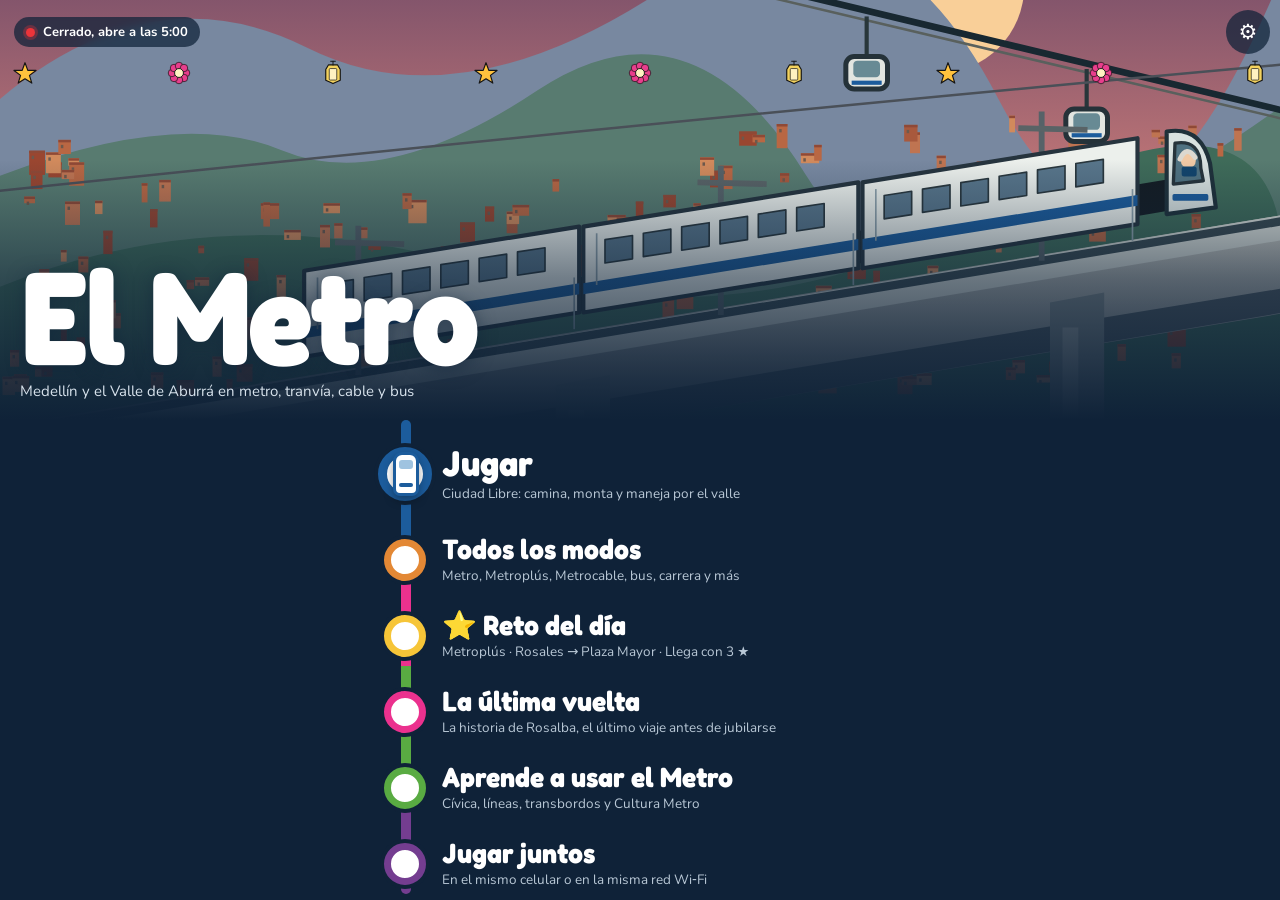
==== index.html @ 6a14a980 "El Metro 3.7.0 «Épocas»: la red como era y pintura para tus vehículos, APK 35" ====
<!DOCTYPE html>
<html lang="es"><head><meta charset="utf-8">
<meta name="viewport" content="width=device-width,initial-scale=1,viewport-fit=cover,user-scalable=no">
<meta name="theme-color" content="#0F2238"><meta name="color-scheme" content="light">
<meta http-equiv="Content-Security-Policy" content="default-src 'self'; script-src 'self' 'unsafe-inline'; style-src 'self' 'unsafe-inline'; img-src 'self' data: blob:; font-src 'self' data:; media-src 'self' data: blob:; connect-src 'self' ws: wss:; worker-src 'self' blob:; frame-src 'none'; object-src 'none'; base-uri 'none'; form-action 'none'">
<meta name="referrer" content="no-referrer">
<title>El Metro · La última vuelta</title>
<meta name="description" content="El Metro: videojuego sin internet sobre el Metro de Medellín. Recorre el Valle de Aburrá real con sus barrios y calles, maneja el metro, el tranvía, los buses y los cables.">
<meta name="application-name" content="El Metro"><meta name="apple-mobile-web-app-capable" content="yes"><meta name="mobile-web-app-capable" content="yes">
<meta name="apple-mobile-web-app-title" content="El Metro"><meta name="apple-mobile-web-app-status-bar-style" content="black-translucent">
<link rel="manifest" href="manifest.webmanifest">
<link rel="icon" type="image/png" sizes="32x32" href="favicon-32.png"><link rel="icon" type="image/svg+xml" href="favicon.svg">
<link rel="apple-touch-icon" href="apple-touch-icon.png">
<meta property="og:type" content="website"><meta property="og:locale" content="es_CO"><meta property="og:site_name" content="El Metro">
<meta property="og:title" content="El Metro · La última vuelta"><meta property="og:description" content="Un juego sobre el Metro de Medellín: trenes, tranvía, Metroplús y metrocables sobre el mapa real del Valle de Aburrá. Funciona sin internet.">
<meta property="og:url" content="https://juanfeliperico369-stack.github.io/MetroZero/"><meta property="og:image" content="https://juanfeliperico369-stack.github.io/MetroZero/compartir.png"><meta property="og:image:width" content="1200"><meta property="og:image:height" content="630"><meta property="og:image:alt" content="El Metro · La última vuelta">
<meta name="twitter:card" content="summary_large_image"><meta name="twitter:image" content="https://juanfeliperico369-stack.github.io/MetroZero/compartir.png">
<style>
@font-face{font-family:"Titulos";font-weight:300 700;font-stretch:75% 125%;src:url([data-uri]) format("woff2");font-display:swap}
@font-face{font-family:"Cuerpo";font-weight:100 900;font-display:swap;src:url([data-uri]) format("woff2")}


:root{
--lA:#1C5C9C;--lB:#E38835;--lT:#59AB42;--lH:#EB318E;--lJ:#F6C538;--lK:#B8CF40;--lL:#8E612A;--lM:#743D90;--lP:#EC343A;--mp1:#0E6F76;--mp2:#65A9AC;
--noche:#0F2238;--noche2:#17304d;--concreto:#E8ECEF;--anden:#FFFFFF;--tinta:#13253A;--suave:#566676;--linea:#D3DAE0;--led:#FFC861;
--papel:var(--concreto);--papel2:var(--anden);--blanco:#FFFFFF;--negro:var(--tinta);--petro:var(--noche);--teal:var(--mp1);--rojo:var(--lP);--mostaza:var(--lJ);--naranja:var(--lB);--verde:var(--lT);--mante:var(--led);--gris:#9aa1a8;--noche-texto:#EAF0F5;
--franja:linear-gradient(90deg,var(--lA) 0 9.1%,var(--lB) 0 18.2%,var(--lT) 0 27.3%,var(--lK) 0 36.4%,var(--lJ) 0 45.5%,var(--lH) 0 54.6%,var(--lL) 0 63.7%,var(--lM) 0 72.8%,var(--lP) 0 81.9%,var(--mp1) 0 91%,var(--mp2) 0 100%);
--fd:"Titulos","Arial Narrow",Impact,sans-serif;--fb:"Cuerpo",system-ui,-apple-system,"Segoe UI",Roboto,sans-serif;--fm:ui-monospace,"Roboto Mono",Consolas,monospace;
--r:16px;--sombra:0 12px 32px rgba(8,22,40,.22);--sh:0 3px 0 rgba(8,22,40,.28);--sat:env(safe-area-inset-top,0px);--sab:env(safe-area-inset-bottom,0px)}
*{box-sizing:border-box;-webkit-tap-highlight-color:transparent}
html,body{margin:0;height:100%;background:var(--noche);color:var(--tinta);font-family:var(--fb);font-size:15px;overflow:hidden;overscroll-behavior:none;-webkit-user-select:none;user-select:none;touch-action:manipulation}
button{font:inherit;color:inherit;background:none;border:0;cursor:pointer;padding:0}
button:focus-visible,[tabindex]:focus-visible,input:focus-visible{outline:3px solid var(--lJ);outline-offset:2px}
input,textarea{font:inherit;-webkit-user-select:text;user-select:text}
#app{position:fixed;inset:0;display:flex;flex-direction:column;background:var(--concreto)}
.scr{position:absolute;inset:0;display:none;flex-direction:column;background:var(--concreto);overflow:hidden}
.scr.on{display:flex;animation:entra .22s ease-out}
@keyframes entra{from{opacity:0}to{opacity:1}}
.scroll{flex:1;min-height:0;overflow-y:auto;-webkit-overflow-scrolling:touch;padding:16px 14px calc(18px + var(--sab))}
.wrap{max-width:760px;margin:0 auto;width:100%}

.band{flex:none;display:flex;align-items:stretch;min-height:calc(52px + var(--sat));padding-top:var(--sat);background:var(--noche);color:#fff;position:relative}
.band:after{content:'';position:absolute;left:0;right:0;bottom:0;height:4px;background:var(--franja);pointer-events:none}
.band .bt{display:flex;align-items:center;padding:0 6px;font-family:var(--fd);font-stretch:90%;font-weight:700;font-size:21px;white-space:nowrap;overflow:hidden;text-overflow:ellipsis}
.band .tag{margin:9px 8px 12px;display:flex;align-items:center;padding:0 12px;border-radius:999px;background:rgba(255,255,255,.12);color:#fff;font-weight:700;font-size:13px;white-space:nowrap}
.band .sp{flex:1}
.band .ib{width:52px;display:flex;align-items:center;justify-content:center;font-size:22px;color:#fff}

.mega,.titulo{font-family:var(--fd);font-stretch:85%;font-weight:700;line-height:.9;color:var(--tinta);margin:0}
.spaced{font-weight:800;font-size:13px;color:var(--tinta)}
.outline{font-family:var(--fd);font-weight:700;color:var(--tinta)}
.pag{font-weight:700;font-size:12.5px;color:var(--suave)}
.m{font-size:14px;color:#3d4d5c;line-height:1.45}
.w{color:#fff}.ok{color:var(--lT)}.bad{color:var(--lP)}.gold{color:var(--lJ)}
h2{font-family:var(--fd);font-stretch:90%;font-weight:700;font-size:28px;line-height:1.05;margin:2px 0 10px;color:var(--tinta)}
h3{font-weight:800;font-size:15px;margin:16px 0 8px}
.boxed{border-radius:var(--r);padding:14px 16px;background:var(--anden);box-shadow:0 1px 0 var(--linea)}
.film{position:relative;background:var(--noche);color:var(--noche-texto);padding:18px 16px;font-size:15px;line-height:1.55;border-radius:var(--r) var(--r) 0 0}
.dash{border:2px dashed var(--linea);border-radius:var(--r)}
.franja,.wave{height:5px;border-radius:3px;background:var(--franja)}
.badge{display:inline-flex;align-items:center;justify-content:center;min-width:28px;height:28px;padding:0 7px;border-radius:14px;color:#fff;font-family:var(--fd);font-weight:700;font-size:16px}
.adv{display:inline-block;font-weight:700;font-size:12px;color:var(--suave)}
.adv b{display:block}

.btn{display:inline-flex;align-items:center;justify-content:center;gap:8px;border:2px solid transparent;border-radius:999px;padding:10px 20px;font-family:var(--fb);font-weight:800;font-size:16px;color:var(--tinta);background:var(--anden);box-shadow:var(--sh);min-height:48px;transition:transform .08s,box-shadow .08s}
.btn:active{transform:translateY(2px);box-shadow:0 1px 0 rgba(8,22,40,.28)}
.btn.pri{background:var(--lA);color:#fff}
.btn.tin{background:var(--noche);color:#fff}
.btn.mos{background:var(--lJ);color:var(--tinta)}
.btn.gh{box-shadow:none;background:transparent;border-color:var(--linea)}
.btn.sm{font-size:14px;min-height:40px;padding:7px 15px}
.btn[disabled]{opacity:.45;pointer-events:none}
.row{display:flex;gap:10px;flex-wrap:wrap;align-items:center}
.col{display:flex;flex-direction:column;gap:10px}
.grow{flex:1}

#cover{background:var(--noche);color:#fff;overflow-y:auto}
#cover .hero{position:relative;flex:none;height:min(52vh,420px);overflow:hidden;background:#3D2E5F}
#cover .cart{position:absolute;inset:0;width:100%;height:100%;object-fit:cover;image-rendering:pixelated;display:block}
#cover img.cart{image-rendering:auto}
#cover .hero:after{content:'';position:absolute;inset:auto 0 0 0;height:62%;background:linear-gradient(transparent,rgba(15,34,56,.55) 45%,var(--noche));pointer-events:none}
#cover .hero-top{position:absolute;left:0;right:0;top:0;z-index:3;display:flex;align-items:center;justify-content:space-between;padding:calc(10px + var(--sat)) 10px 0 14px}
#cover .estado{display:inline-flex;align-items:center;gap:8px;padding:6px 12px;border-radius:999px;background:rgba(15,34,56,.72);color:#fff;font-weight:700;font-size:13px;backdrop-filter:blur(4px)}
#cover .estado:before{content:'';width:9px;height:9px;border-radius:50%;background:var(--lT);box-shadow:0 0 0 3px rgba(89,171,66,.3)}
#cover .estado.cerrado:before{background:var(--lP);box-shadow:0 0 0 3px rgba(236,52,58,.3)}
#cover .hero-top .ib{width:44px;height:44px;border-radius:50%;background:rgba(15,34,56,.72);color:#fff;font-size:21px}
#cover .hero-tx{position:absolute;left:0;right:0;bottom:0;z-index:2;padding:0 20px 18px}
#cover .titulo{color:#fff;font-size:clamp(64px,19vw,132px);letter-spacing:-.02em;text-shadow:0 3px 18px rgba(15,34,56,.55)}
#cover .lema{margin:6px 0 0;max-width:30em;font-size:15px;line-height:1.4;color:#d7e2ec}
#cvFiesta{position:absolute;left:0;right:0;top:calc(58px + var(--sat));z-index:2;height:0}
.fdeco{display:flex;justify-content:space-between;padding:0 10px;pointer-events:none}
.fdeco img{width:30px;height:30px;animation:fdeco 2.6s ease-in-out infinite alternate;animation-delay:calc(var(--i) * -.37s)}
@keyframes fdeco{from{transform:translateY(0) rotate(-7deg)}to{transform:translateY(5px) rotate(7deg)}}

.linea{position:relative;flex:1;display:flex;flex-direction:column;gap:4px;padding:8px 18px calc(24px + var(--sab)) 18px;max-width:560px;width:100%;margin:0 auto}
.linea:before{content:'';position:absolute;left:41px;top:0;bottom:calc(30px + var(--sab));width:10px;border-radius:5px;background:linear-gradient(var(--lA) 0 30%,var(--lH) 30% 52%,var(--lT) 52% 76%,var(--lM) 76%)}
.parada{position:relative;display:flex;align-items:center;gap:16px;min-height:72px;padding:8px 10px 8px 6px;text-align:left;border-radius:var(--r);color:#fff}
.parada:active,.parada:focus-visible{background:rgba(255,255,255,.07)}
.parada i{flex:none;position:relative;z-index:1;width:42px;height:42px;border-radius:50%;background:var(--anden);border:7px solid var(--c);box-shadow:0 0 0 4px var(--noche)}
.parada b{display:block;font-family:var(--fd);font-stretch:90%;font-weight:700;font-size:25px;line-height:1.05}
.parada small{display:block;margin-top:3px;font-size:13.5px;line-height:1.35;color:#b9c8d6}
.parada.principal{min-height:92px}
.parada.principal i{width:54px;height:54px;margin-left:-6px;margin-right:-6px;border-width:9px}
.parada.principal b{font-size:36px}
.parada[disabled]{opacity:.6;pointer-events:none}
.tren{position:absolute;left:33px;top:0;z-index:2;width:26px;height:44px;border-radius:9px 9px 7px 7px;background:#fff;border:3px solid var(--lA);box-shadow:0 4px 10px rgba(0,0,0,.35);pointer-events:none;transition:transform .32s cubic-bezier(.45,0,.2,1);opacity:0}
.tren:before{content:'';position:absolute;left:3px;right:3px;top:5px;height:9px;border-radius:3px;background:#9fc3e0}
.tren:after{content:'';position:absolute;left:3px;right:3px;bottom:6px;height:4px;border-radius:2px;background:var(--lA)}
.tren.on{opacity:1}

.cabeza{margin:2px 0 14px}
.cabeza h1{font-family:var(--fd);font-stretch:85%;font-weight:700;font-size:clamp(40px,11vw,58px);line-height:.95;margin:0;color:var(--tinta)}
.cabeza p{margin:4px 0 0}
.modes{display:grid;grid-template-columns:1fr;gap:10px}
@media (min-width:760px){.modes{grid-template-columns:1fr 1fr}}
.modo{--c:var(--lA);display:flex;align-items:center;gap:14px;min-height:84px;padding:10px 14px 10px 12px;text-align:left;background:var(--anden);border-radius:var(--r);box-shadow:inset 6px 0 0 var(--c),0 1px 0 var(--linea);color:var(--tinta)}
.modo:active{transform:translateY(1px)}
.modo .nodo{flex:none;width:58px;height:58px;border-radius:50%;background:var(--anden);border:5px solid var(--c);display:flex;align-items:center;justify-content:center;margin-left:4px}
.modo .nodo img{width:38px;height:38px}
.modo .nodo canvas{width:44px;height:34px;image-rendering:pixelated}
.modo .tx{flex:1;min-width:0}
.modo .tx b{display:block;font-family:var(--fd);font-stretch:90%;font-weight:700;font-size:22px;line-height:1.05}
.modo .tx small{display:block;margin-top:3px;font-size:13px;line-height:1.35;color:var(--suave)}
.modo .st{flex:none;align-self:flex-start;font-weight:800;font-size:13px;color:var(--suave);padding-top:2px}
.c-libre{--c:var(--lA)}.c-volante{--c:var(--mp1)}.c-conduce{--c:var(--lB)}.c-cableviaje{--c:var(--lK)}.c-hist{--c:var(--lH)}.c-guia{--c:var(--lT)}.c-multi{--c:var(--lM)}.c-despacho{--c:var(--lP)}
.c-metroplus{--c:var(--mp1)}.c-alim{--c:var(--mp2)}.c-cable{--c:var(--lJ)}.c-red{--c:var(--noche)}
.c-red .nodo{border-color:transparent;background:linear-gradient(var(--anden),var(--anden)) padding-box,conic-gradient(var(--lA),var(--lB),var(--lT),var(--lK),var(--lJ),var(--lH),var(--lM),var(--lP),var(--mp1),var(--lA)) border-box}

.lv{display:grid;grid-template-columns:repeat(auto-fill,minmax(96px,1fr));gap:10px}
.lv button{border-radius:14px;background:var(--anden);min-height:86px;display:flex;flex-direction:column;align-items:center;justify-content:center;padding:8px 6px;box-shadow:0 1px 0 var(--linea)}
.lv button b{font-family:var(--fd);font-weight:700;font-size:28px;line-height:.95}
.lv button small{font-size:11px;line-height:1.2;margin-top:4px;text-align:center;color:var(--suave)}
.lv button.lock{opacity:.4}
.lv button.done{box-shadow:inset 0 -5px 0 var(--lT),0 1px 0 var(--linea)}
.stars{color:#d9a400;letter-spacing:.06em;font-size:13px}
.tramos{display:flex;flex-direction:column;gap:10px}
.tramo{display:flex;align-items:center;gap:12px;border-radius:var(--r);background:var(--anden);padding:12px 14px;box-shadow:0 1px 0 var(--linea);text-align:left}
.tramo .tx{flex:1;min-width:0}
.tramo b{display:block;font-family:var(--fd);font-stretch:90%;font-weight:700;font-size:21px;line-height:1.05}
.tramo small{color:var(--suave)}
.tramo.lock{opacity:.4}

#game{background:var(--noche)}
#gcv{position:absolute;inset:0;width:100%;height:100%;display:block;touch-action:none;image-rendering:pixelated}
#ghud{position:absolute;left:0;right:0;top:0;display:flex;align-items:stretch;padding-top:var(--sat);background:rgba(15,34,56,.9);color:#fff;min-height:calc(48px + var(--sat));z-index:3}
#ghud:after{content:'';position:absolute;left:0;right:0;bottom:0;height:3px;background:var(--franja)}
#ghud .gt{display:flex;flex-direction:column;justify-content:center;padding:0 12px;min-width:0;flex:1}
#ghud .gt b{font-family:var(--fd);font-stretch:85%;font-size:20px;line-height:1;white-space:nowrap;overflow:hidden;text-overflow:ellipsis}
#ghud .gt small{font-size:11.5px;opacity:.8;white-space:nowrap;overflow:hidden;text-overflow:ellipsis}
#ghud .chips{display:flex;align-items:center;gap:6px;padding:0 6px;font-size:12.5px}
.chip{border-radius:999px;padding:3px 9px;color:#fff;white-space:nowrap;background:rgba(255,255,255,.12);font-weight:700}
.chip b{color:var(--led)}
#ghud .ib{width:48px;font-size:20px;color:var(--led)}
#gmsg{position:absolute;left:50%;top:calc(104px + var(--sat));transform:translateX(-50%);z-index:4;pointer-events:none;display:flex;flex-direction:column;align-items:center;gap:6px;width:min(94%,520px)}
.gm{background:var(--anden);color:var(--tinta);border-radius:999px;padding:7px 16px;font-weight:700;box-shadow:var(--sombra);animation:gm 2.6s forwards;text-align:center;font-size:14px}
.gm.r{background:var(--lP);color:#fff}.gm.y{background:var(--lJ)}.gm.g{background:var(--lT);color:#fff}.gm.b{background:var(--lA);color:#fff}
@keyframes gm{0%{opacity:0;transform:translateY(-8px)}8%{opacity:1;transform:none}80%{opacity:1}100%{opacity:0;transform:translateY(-6px)}}
#gctl{position:absolute;inset:0;z-index:3;pointer-events:none;padding-bottom:var(--sab)}
#gctl>*{pointer-events:auto}
.big{font-family:var(--fd);font-weight:700}
.num{font-variant-numeric:tabular-nums}

.lever{position:absolute;right:8px;bottom:calc(10px + var(--sab));width:62px;height:min(34vh,230px);border-radius:12px;background:linear-gradient(#2f9b57 0 42%,#d9d2bb 42% 50%,#c8201f 50% 100%);box-shadow:var(--sombra);touch-action:none;overflow:visible}
.lever .kn{position:absolute;left:-8px;right:-8px;height:30px;border-radius:8px;background:#fff;color:var(--tinta);display:flex;align-items:center;justify-content:center;font-weight:800;font-size:14px;box-shadow:0 3px 0 rgba(0,0,0,.35)}
.lever .lb{position:absolute;left:0;right:0;text-align:center;font-size:9px;font-weight:800;color:#fff;text-shadow:0 1px 0 #000}
.gbtns{position:absolute;left:8px;bottom:calc(10px + var(--sab));display:flex;flex-direction:column;gap:7px}
.gbtns .btn{min-width:96px;font-size:14px;min-height:38px;padding:5px 12px}
.vsel{position:fixed;right:8px;top:calc(58px + var(--sat));display:flex;gap:6px;z-index:4}
.vsel button{width:46px;height:44px;border-radius:12px;background:var(--anden);color:var(--tinta);font-weight:800;font-size:12px;box-shadow:var(--sh)}
.vsel button.on{background:var(--lJ)}

#modal{position:fixed;inset:0;z-index:60;background:rgba(15,34,56,.66);display:flex;align-items:center;justify-content:center;padding:14px}
#modal[hidden]{display:none}
.mbox{position:relative;background:var(--anden);border-radius:20px;box-shadow:var(--sombra);width:min(560px,100%);max-height:calc(100% - 20px);overflow-y:auto;padding:22px 18px 18px;animation:sube .2s ease-out}
.mbox:before{content:'';position:absolute;left:18px;right:18px;top:0;height:5px;border-radius:0 0 3px 3px;background:var(--franja)}
@keyframes sube{from{opacity:0;transform:translateY(10px)}to{opacity:1;transform:none}}
.mbox p{line-height:1.5}
#toast{position:fixed;left:50%;bottom:calc(20px + var(--sab));transform:translateX(-50%);z-index:70;display:flex;flex-direction:column;gap:6px;align-items:center;pointer-events:none}
#toast div{background:var(--noche);color:#fff;padding:9px 16px;border-radius:999px;font-weight:700;font-size:13.5px;box-shadow:var(--sombra);animation:gm 3s forwards;max-width:90vw;text-align:center}

#story{background:#0b1726}
#story canvas{width:100%;flex:1;min-height:0;image-rendering:pixelated;display:block}
#story .sbox{flex:none;padding:0 0 var(--sab);background:var(--noche)}
#story .film{min-height:150px}
#story .who{display:inline-block;background:var(--lH);color:#fff;padding:2px 10px;border-radius:999px;margin-bottom:6px;font-weight:800}
#story .sbt{display:flex;gap:8px;padding:8px 12px 12px;background:var(--noche);justify-content:flex-end}

#red canvas{position:absolute;inset:0;width:100%;height:100%;touch-action:none}
.lchips{position:absolute;left:8px;right:8px;bottom:calc(8px + var(--sab));display:flex;gap:6px;overflow-x:auto;padding:4px 2px;z-index:3}
.lchips button{flex:none;display:flex;align-items:center;gap:6px;border-radius:999px;background:var(--anden);padding:5px 12px 5px 5px;font-weight:700;font-size:13px;box-shadow:var(--sh)}
.lchips button.off{opacity:.45}
.card{position:absolute;left:8px;right:8px;top:calc(60px + var(--sat));z-index:4;max-width:460px;background:var(--anden);border-radius:18px;box-shadow:var(--sombra);padding:14px 16px;max-height:56%;overflow-y:auto}
.kv{display:grid;grid-template-columns:auto 1fr;gap:4px 10px;font-size:13px}
.kv b{font-weight:800}
.bar{height:10px;border-radius:5px;background:var(--concreto);overflow:hidden;display:inline-block}
.bar i{display:block;height:100%;background:var(--lT);border-radius:5px}
.qr{display:flex;justify-content:center;padding:10px;background:#fff;border-radius:var(--r);box-shadow:0 1px 0 var(--linea)}
.qr canvas{image-rendering:pixelated;width:min(70vw,260px);height:auto}
textarea.code{width:100%;min-height:64px;border:1px solid var(--linea);border-radius:12px;background:#fff;font-family:var(--fm);font-size:11px;padding:8px}
.tg{display:flex;gap:6px;flex-wrap:wrap}
.tg button{border-radius:999px;background:var(--concreto);padding:7px 14px;font-weight:700;font-size:13.5px}
.tg button.on{background:var(--lA);color:#fff}
.hide{display:none!important}

.news{overflow:hidden;border-radius:12px;background:#0b1a2b;color:var(--led);white-space:nowrap;font-family:var(--fm);font-weight:700;font-size:13px;padding:9px 0}
.news .tick{display:inline-block;padding-left:100%;animation:tick 60s linear infinite}
.news .tick span{margin-right:42px}
@keyframes tick{to{transform:translateX(-100%)}}

.wheel{position:absolute;left:8px;bottom:calc(10px + var(--sab));width:132px;height:132px;border-radius:50%;border:4px solid rgba(8,22,40,.7);background:radial-gradient(circle,#2a3a4a 0 28%,transparent 29%),conic-gradient(from 0deg,#1e2a33,#33495c,#1e2a33);box-shadow:var(--sombra);touch-action:none}
.wheel .wh-in{position:absolute;inset:8px;border-radius:50%;border:10px solid var(--led);transition:transform .05s}
.wheel .wh-in i{position:absolute;left:50%;top:-10px;width:8px;height:22px;margin-left:-4px;border-radius:3px;background:var(--lP)}
.pedals{position:absolute;right:8px;bottom:calc(10px + var(--sab));display:flex;flex-direction:column;gap:8px}
.pedal{width:84px;height:min(17vh,110px);border-radius:16px;background:var(--anden);box-shadow:0 4px 0 rgba(8,22,40,.35);display:flex;flex-direction:column;align-items:center;justify-content:center;font-weight:800;font-size:12px;touch-action:none;-webkit-user-select:none;user-select:none}
.pedal b{font-size:26px;line-height:1}
.pedal.acc{background:var(--lT);color:#fff}.pedal.brk{background:var(--lP);color:#fff}
.pedal.on{transform:translateY(3px);box-shadow:0 1px 0 rgba(8,22,40,.35);filter:brightness(1.12)}

.joyzone{position:absolute;left:0;top:30%;width:52%;bottom:0;touch-action:none}
.joy{position:absolute;width:104px;height:104px;margin:-52px 0 0 -52px;border-radius:50%;border:3px solid rgba(255,255,255,.7);background:rgba(15,34,56,.35);display:none;pointer-events:none}
.joy.on{display:block}
.joy i{position:absolute;left:50%;top:50%;width:44px;height:44px;margin:-22px 0 0 -22px;border-radius:50%;background:var(--led);box-shadow:0 3px 0 rgba(0,0,0,.35)}
.lbbtns{position:absolute;right:8px;bottom:calc(10px + var(--sab));display:grid;grid-template-columns:64px 64px;grid-template-rows:64px 64px;gap:8px;touch-action:none}
.abtn{border-radius:18px;background:var(--anden);color:var(--tinta);box-shadow:0 4px 0 rgba(8,22,40,.35);font-size:24px;font-weight:800;display:flex;flex-direction:column;align-items:center;justify-content:center;line-height:1;-webkit-user-select:none;user-select:none;touch-action:none}
.abtn small{font-size:12px;margin-top:3px}
.abtn.big{grid-row:1/3;grid-column:2;background:var(--lB);color:#fff;font-size:34px}
.abtn.big.hot{background:var(--lJ);color:var(--tinta);animation:pulse .8s infinite alternate}
@keyframes pulse{to{transform:scale(1.05)}}
.abtn.acc{background:var(--lT);color:#fff}.abtn.brk{background:var(--lP);color:#fff}.abtn.hb{background:var(--lJ);color:var(--tinta);grid-column:1}
.abtn.on{transform:translateY(3px);box-shadow:0 1px 0 rgba(8,22,40,.35);filter:brightness(1.1)}
.jobbar{position:absolute;left:8px;right:8px;top:calc(56px + var(--sat));background:rgba(15,34,56,.93);color:#fff;border-radius:14px;box-shadow:inset 6px 0 0 var(--lJ),var(--sombra);padding:8px 12px 8px 16px;display:flex;flex-direction:column;gap:2px;z-index:3;pointer-events:none;max-width:460px}
.jobbar b{font-family:var(--fd);font-stretch:90%;font-size:18px;line-height:1.05}
.jobbar span{font-size:12.5px;opacity:.9}
.jobbar em{font-style:normal;font-weight:800;font-size:12.5px;color:var(--led)}
.jobbar.low{box-shadow:inset 6px 0 0 var(--lP),var(--sombra);animation:blink .5s steps(2) infinite}
@keyframes blink{50%{opacity:.6}}
.jobbar.stop{box-shadow:inset 6px 0 0 var(--lT),var(--sombra)}
.jobbar.tut{top:calc(190px + var(--sat));right:84px;box-shadow:inset 6px 0 0 var(--lT),var(--sombra)}
.jobbar.trama{box-shadow:inset 6px 0 0 var(--lH),var(--sombra);top:calc(104px + var(--sat))}
.jobbar.trama b{font-size:16px}
#game .vsel button#lbRun.on{background:var(--lJ)}
#game .vsel button#lbFF.on{background:var(--lT);color:#fff}
#game .vsel button#lbCam.on{background:var(--lA);color:#fff}
.campanel{position:fixed;right:8px;top:calc(110px + var(--sat));display:flex;gap:6px;z-index:4}
.campanel.hide{display:none}
.campanel button{min-width:46px;height:44px;padding:0 8px;border-radius:12px;background:var(--anden);color:var(--tinta);font-weight:800;font-size:18px;box-shadow:var(--sh);display:flex;flex-direction:column;align-items:center;justify-content:center;line-height:1}
.campanel button small{font-size:9px;font-weight:700;margin-top:2px}

.guia-tabs{display:flex;gap:6px;flex-wrap:wrap;margin:8px 0}
.guia-tabs button{border-radius:999px;background:var(--anden);padding:7px 13px;font-weight:800;font-size:13px;box-shadow:0 1px 0 var(--linea)}
.guia-tabs button.on{background:var(--lT);color:#fff}
.guia-body{border-radius:var(--r);background:var(--anden);padding:14px 16px;min-height:200px;line-height:1.5}
.guia-body h4{font-family:var(--fd);font-stretch:90%;font-size:24px;margin:0 0 8px;color:var(--tinta)}
.guia-body ol,.guia-body ul{padding-left:20px;margin:6px 0}
.guia-body li{margin:4px 0}
.civica{display:inline-block;width:150px;height:94px;border-radius:10px;background:linear-gradient(135deg,#1C5C9C,#59AB42);box-shadow:var(--sombra);color:#fff;font-weight:800;padding:8px;position:relative;margin:6px 0}
.civica:after{content:'Cívica';position:absolute;right:10px;bottom:8px;font-family:var(--fd);font-size:22px}
.civica i{position:absolute;left:10px;top:34px;width:26px;height:20px;border-radius:4px;background:#F6C538}

#game .lever{background:linear-gradient(#59AB42 0 42%,#d9d2bb 42% 50%,#EC343A 50% 100%);box-shadow:0 4px 0 #0b1115,inset 0 0 0 3px #1b262e}
#game .lever .kn{background:#243039;color:#ffd27a;font-family:var(--fm);box-shadow:0 3px 0 #0b1115}
#game .gbtns .btn{background:#243039;color:#ffd27a;box-shadow:0 3px 0 #0b1115;font-family:var(--fm);font-size:13px;border-radius:10px}
#game .gbtns .btn.mos{background:#F6C538;color:#141414}
#game .gbtns .btn[disabled]{opacity:.45}
.cabgrid{position:absolute;left:8px;bottom:calc(10px + var(--sab));display:grid;grid-template-columns:repeat(4,48px);grid-auto-rows:46px;gap:6px;pointer-events:auto}
.cb{border-radius:8px;background:#243039;color:#9fb0bb;box-shadow:0 3px 0 #0b1115;font-family:var(--fm);font-size:7.5px;font-weight:800;display:flex;flex-direction:column;align-items:center;justify-content:center;line-height:1.05;text-align:center;padding:0 1px;-webkit-user-select:none;user-select:none}
.cb b{font-size:15px;color:#ffd27a;line-height:1.1;font-family:var(--fm)}
.cb:active{transform:translateY(2px);box-shadow:0 1px 0 #0b1115}
.cb.on{background:#1f3a2a;color:#7fe0a0;box-shadow:0 3px 0 #0b1115,inset 0 0 12px rgba(127,224,160,.55)}
.cb.on b{color:#bfffd3}
.cb.hot{background:#F6C538;color:#141414;animation:pulse .7s infinite alternate}
.cb.hot b{color:#141414}
.cb.warn{background:#7a1414;color:#fff;animation:blink .35s steps(2) infinite}
.cb.warn b{color:#fff}
.cb[disabled]{opacity:.45}

.trtalk{position:absolute;left:8px;right:8px;bottom:calc(158px + var(--sab));background:var(--anden);color:var(--tinta);border-radius:18px;box-shadow:inset 0 5px 0 var(--lA),var(--sombra);padding:14px 14px 12px;z-index:6;max-width:560px;margin:0 auto;animation:sube .18s ease-out}
.trtalk .who{display:inline-block;font-family:var(--fd);font-stretch:90%;font-size:16px;background:var(--lA);color:#fff;padding:2px 10px;border-radius:999px;margin-bottom:6px}
.trtalk p{margin:2px 0 10px;font-size:15px;line-height:1.4}
.trtalk .opts{display:flex;flex-wrap:wrap;gap:6px}
.trtalk .opts .btn{flex:1 1 auto;text-align:left;white-space:normal;line-height:1.2;justify-content:flex-start}
.trtalk .x{position:absolute;right:8px;top:6px;font-size:18px;font-weight:900;color:var(--suave)}
.trtalk.hide{display:none}
.trtalk.conface{padding-left:104px;min-height:96px}
.trtalk .face{position:absolute;left:10px;top:-24px;width:84px;height:84px;border-radius:50%;background:#cfe0ea;border:4px solid var(--anden);box-shadow:0 0 0 3px var(--lA)}
#game:has(.jobbar.trama:not(.hide)) #gmsg{top:calc(176px + var(--sat))}
.trcap{position:absolute;left:0;right:0;top:38%;z-index:7;pointer-events:none;text-align:center;color:#fff;background:rgba(15,34,56,.9);padding:14px 10px 16px;animation:trCap 3.8s ease forwards}
.trcap small{display:block;font-size:12px;color:var(--led)}
.trcap b{display:block;font-family:var(--fd);font-stretch:90%;font-size:32px;line-height:1.05;margin-top:4px}
@keyframes trCap{0%{opacity:0}10%{opacity:1}82%{opacity:1}100%{opacity:0}}
.trcard{position:absolute;inset:0;z-index:8;display:flex;align-items:center;justify-content:center;background:rgba(15,34,56,.62);animation:entra .3s ease;cursor:pointer;padding:12px}
.trcard.out{opacity:0;transition:opacity .3s}
.trcard .in{background:var(--anden);color:var(--tinta);border-radius:20px;box-shadow:var(--sombra);padding:10px 10px 14px;max-width:min(94vw,540px);text-align:center}
.trcard .pic{border-radius:14px;display:flex;align-items:flex-end;justify-content:center;overflow:hidden}
.trcard .pic img{display:block;max-width:100%;max-height:min(50vh,420px);object-fit:contain}
.trcard small{display:block;margin-top:12px;font-size:13px;font-weight:700;color:#b01866}
.trcard b{display:block;font-family:var(--fd);font-stretch:90%;font-size:clamp(26px,7vw,36px);line-height:1.05;margin-top:2px}
.trcard i{display:block;margin-top:6px;font-size:12px;color:var(--suave);font-style:normal}
.lugar{position:absolute;left:10px;top:calc(118px + var(--sat));z-index:5;pointer-events:none;opacity:0;background:var(--noche);color:#fff;border-radius:14px;box-shadow:inset 0 -4px 0 var(--lT),var(--sombra);padding:8px 14px 11px;max-width:72vw}
.lugar.on{animation:lugarIn 3.6s ease forwards}
.lugar b{display:block;font-family:var(--fd);font-stretch:90%;font-size:21px;line-height:1.05}
.lugar i{display:block;font-style:normal;font-size:12px;opacity:.8}
.lugar span{display:block;font-size:12px;font-weight:700;color:var(--led);margin-top:2px}
@keyframes lugarIn{0%{opacity:0;transform:translateY(-6px)}10%{opacity:1;transform:none}80%{opacity:1}100%{opacity:0}}
#game:has(.jobbar:not(.hide)) .lugar{top:calc(196px + var(--sat))}

.aico{display:block;width:22px;height:22px;margin:0 auto;pointer-events:none}
.vsel button .aico{width:26px;height:26px}
.cb b .aico{width:20px;height:20px}
img.medal{width:42px;height:42px;flex:0 0 42px}
img.sthero{display:block;width:100%;height:210px;object-fit:cover;object-position:50% 80%;border-radius:var(--r);margin:0 0 14px;background:#3d2e5f}

html.t-noche{--concreto:#0F2238;--anden:#17304d;--tinta:#EAF0F5;--suave:#9fb2c4;--linea:#28466a}
html.t-noche .m{color:#c9d6dc}
html.t-noche .btn.tin{background:#26476b}
html.t-contraste{--concreto:#000;--anden:#000;--tinta:#fff;--suave:#ffe600;--linea:#fff;--lA:#0a5fd0}
html.t-contraste .m{color:#fff}
html.t-contraste .modo,html.t-contraste .boxed,html.t-contraste .tramo,html.t-contraste .lv button,html.t-contraste .mbox{box-shadow:0 0 0 2px #fff}
html.t-contraste .news{background:#ffe600;color:#000}
@media (min-width:900px){.parada b{font-size:28px}}
@media (orientation:landscape) and (max-height:520px){#cover .hero{height:62vh}.lever{height:min(60vh,240px)}}
@media (prefers-reduced-motion:reduce){.scr.on,.gm,.mbox,.trtalk,.trcard{animation:none}.news .tick{animation:none;padding-left:0}.fdeco img{animation:none}.tren{transition:none}}
.campo{border:1px solid var(--linea);border-radius:12px;padding:9px 12px;font-size:16px;background:var(--anden);color:var(--tinta);max-width:100%}

.album{display:grid;grid-template-columns:repeat(auto-fill,minmax(140px,1fr));gap:10px;margin-top:6px}
.postal{display:flex;flex-direction:column;text-align:left;background:var(--anden);border-radius:12px;box-shadow:0 1px 0 var(--linea),0 0 0 1px var(--linea);padding:6px 6px 8px;transform:rotate(-.6deg)}
.postal:nth-child(2n){transform:rotate(.7deg)}
.postal .foto{display:block;aspect-ratio:8/5;border-radius:8px;overflow:hidden;background:var(--concreto)}
.postal .foto img{display:block;width:100%;height:100%;object-fit:cover}
.postal .foto i{display:flex;width:100%;height:100%;align-items:center;justify-content:center;font-style:normal;font-family:var(--fd);font-size:34px;color:var(--suave)}
.postal b{display:block;margin-top:6px;font-size:13.5px;line-height:1.2}
.postal small{display:block;font-size:11.5px;color:var(--suave)}
.postal.falta{opacity:.62}
.postal-grande{border-radius:14px;overflow:hidden;margin:-4px 0 12px}
.postal-grande img{display:block;width:100%;max-height:46vh;object-fit:cover}
.fiesta-ban{position:relative;border-radius:var(--r);overflow:hidden;margin:0 0 12px;height:150px;background:var(--noche)}
.fiesta-ban img{display:block;width:100%;height:100%;object-fit:cover}
.fiesta-ban span{position:absolute;left:0;right:0;bottom:0;padding:22px 14px 10px;background:linear-gradient(transparent,rgba(15,34,56,.92));color:#fff;font-weight:800;font-size:14px;line-height:1.3}


.crbtns{position:absolute;left:0;right:0;bottom:calc(14px + var(--sab));display:flex;justify-content:center;gap:14px;touch-action:none}
.crbtns button{width:74px;height:64px;border-radius:18px;background:var(--anden);color:var(--tinta);font-size:26px;font-weight:900;box-shadow:var(--sh)}

.lbmini{position:absolute;left:12px;bottom:calc(12px + var(--sab));width:116px;height:116px;border-radius:50%;background:transparent;z-index:4}
.mapagr{position:absolute;inset:0;z-index:20;background:#1b2a39;display:flex;flex-direction:column}
.mapagr canvas{flex:1;width:100%;touch-action:none;display:block}
.mgtop{display:flex;align-items:center;gap:6px;padding:calc(8px + var(--sat)) 10px 8px;background:var(--noche);color:#fff}
.mgtop b{flex:1;font-family:var(--fd);font-stretch:90%;font-size:19px}
.mgtop button{width:40px;height:38px;border-radius:12px;background:var(--anden);color:var(--tinta);font-weight:800;font-size:18px}
.mghint{position:absolute;left:10px;right:10px;top:calc(62px + var(--sat));text-align:center;color:#fff;font-size:12.5px;text-shadow:0 1px 3px rgba(0,0,0,.9);pointer-events:none}
.mgcard{position:absolute;left:8px;right:8px;bottom:calc(10px + var(--sab));background:var(--anden);color:var(--tinta);border-radius:16px;box-shadow:inset 0 5px 0 var(--lT),var(--sombra);padding:12px 14px;display:flex;flex-direction:column;gap:4px;max-width:520px;margin:0 auto}
.mgcard.hide{display:none}
.mgcard b{font-family:var(--fd);font-stretch:90%;font-size:18px}
.mgcard span{font-size:13px;opacity:.85}

.camui{position:absolute;left:8px;top:calc(112px + var(--sat));display:flex;flex-direction:column;gap:6px;z-index:4}
.camui button{width:40px;height:38px;border-radius:12px;background:var(--anden);color:var(--tinta);font-weight:800;font-size:18px;box-shadow:var(--sh);line-height:1}
.camui button.on{background:var(--lA);color:#fff}
#game #lbView{flex-direction:column;flex-wrap:wrap-reverse;max-height:calc(100vh - 250px - var(--sat) - var(--sab));align-content:flex-start}
#game #lbView button{position:relative}
#game #lbView button small{position:absolute;right:3px;bottom:2px;font-size:9.5px;font-weight:800;line-height:1}
#game .vsel button#lbAyuda.hot{background:var(--lM, #EC343A);color:#fff;animation:latido 1s ease-in-out infinite}
@keyframes latido{50%{transform:scale(1.12)}}
#game .jobbar{right:62px}
#game .jobbar.guia{box-shadow:inset 6px 0 0 var(--lT),var(--sombra)}
.campanel{right:62px}
.ayuda .btn,.guia .btn{display:flex;flex-direction:column;align-items:flex-start;text-align:left;gap:2px;white-space:normal}
.ayuda .btn small,.guia .btn small{font-size:12px;font-weight:600;opacity:.78}
.guia{max-height:52vh;overflow:auto}
.pfvis{display:flex;gap:12px;justify-content:center;align-items:center;margin:4px 0 8px}
.pfvis img{width:120px;height:120px;border-radius:50%;box-shadow:0 0 0 4px var(--anden),0 0 0 7px var(--lA)}
.pfvis canvas{width:110px;height:110px;border-radius:18px;box-shadow:var(--sh)}
.swt{display:flex;flex-wrap:wrap;gap:7px;margin:2px 0 6px}
.swt button{width:34px;height:34px;border-radius:50%;border:3px solid #fff;box-shadow:0 0 0 1.5px rgba(0,0,0,.28)}
.swt button.on{box-shadow:0 0 0 3px var(--lA);transform:scale(1.08)}
.tg.wrap{flex-wrap:wrap}
.pftabs{margin:8px 0 2px}

#game:has(.lbbtns) .trtalk{bottom:calc(194px + var(--sab))}


:root{--uiz:.87}
#game .vsel{transform:scale(var(--uiz));transform-origin:top right}
#game .lbbtns{transform:scale(var(--uiz));transform-origin:bottom right}

body.zurdo .joyzone{left:auto;right:0}body.zurdo #game .lbbtns{right:auto;left:8px;transform-origin:bottom left}
#game .lbmini{transform:scale(var(--uiz));transform-origin:bottom left}
#game .crbtns{transform:scale(var(--uiz));transform-origin:bottom center}
#game .camui{transform:scale(var(--uiz));transform-origin:top left}
#game .joy{transform:scale(var(--uiz))}
#game .trtalk,#game .jobbar{font-size:calc(16px * var(--uiz))}
#game .trtalk p,#game .jobbar span,#game .jobbar em{font-size:calc(15px * var(--uiz))}
#game .trtalk .face{transform:scale(var(--uiz));transform-origin:top left}
#ghud .gt b{font-size:calc(20px * var(--uiz))}
#ghud .chips{font-size:calc(12.5px * var(--uiz))}
.vsel button svg.ico,.abtn svg.ico{width:24px;height:24px;display:block;margin:0 auto}
.vsel button small{display:block;font-size:10px;line-height:1;margin-top:1px}

#game.foco .vsel{opacity:.38;transition:opacity .3s}
#game.foco .lugar{opacity:0;transition:opacity .3s}
#game .vsel{transition:opacity .3s}


.abtn:active,.crbtns button:active,.pedal:active,.cb:active,.vsel button:active,.gbtns .btn:active,.tramo:active{filter:brightness(1.18);scale:.94}

.news .tick{padding-left:14px}
body:has(#red.on) #toast{bottom:calc(84px + var(--sab))}
#game .gbtns .btn.on,#game .gbtns .btn.mos,.btn.on{background:var(--lJ);color:var(--tinta);border-color:rgba(19,37,58,.18)}
#game .gbtns .btn.cr-on{background:var(--lT);color:#fff}
#game #bsView{flex-direction:column}
.camui.hide{display:none!important}
.joyzone{top:48%}
.lbbtns{grid-auto-rows:64px}
.abtn.cru,.abtn.cruise{grid-column:2;grid-row:3;background:var(--noche2);color:#fff;font-size:20px}
.abtn.cru small,.abtn.cruise small{font-size:10px;color:#dbeeff}
.abtn.cru.on,.abtn.cruise.on{background:var(--lT);color:#fff;box-shadow:0 0 0 2px var(--led),0 3px 0 rgba(8,22,40,.35)}
.crbtns{gap:10px;padding:0 10px}
.crbtns button{width:68px;height:60px;font-size:23px;display:flex;flex-direction:column;align-items:center;justify-content:center;line-height:1}
.crbtns button small{font-size:10px;font-weight:800;margin-top:2px;color:var(--suave)}
.crbtns button.cr-jump{background:var(--lT);color:#fff}
.crbtns button.cr-jump small{color:#eaf8ec}
.crbtns button.cr-duck{background:var(--lA);color:#fff}
.crbtns button.cr-duck small{color:#dbeeff}
.crbtns button.cr-trick{background:var(--lJ);color:var(--tinta);animation:pulse .65s infinite alternate}
.crbtns button.cr-trick small{color:var(--tinta)}
.lever-nudge{position:absolute;right:78px;bottom:calc(14px + var(--sab));display:flex;flex-direction:column;gap:8px}
.lever-nudge button{width:46px;height:46px;border-radius:12px;background:#243039;color:#ffd27a;font-size:19px;font-weight:900;box-shadow:0 3px 0 #0b1115}
.lever-nudge button.on{background:var(--lT);color:#fff}

.actbar{position:absolute;left:134px;right:152px;bottom:calc(12px + var(--sab));z-index:5;display:flex;align-items:center;gap:6px;background:rgba(15,34,56,.94);color:#fff;border-radius:14px;padding:6px 8px;box-shadow:inset 5px 0 0 var(--lT),var(--sombra);pointer-events:auto;max-width:420px;margin:0 auto}
.actbar.hide{display:none!important}
.actbar button{flex:1;min-width:0;min-height:38px;padding:5px 8px;border-radius:10px;background:rgba(255,255,255,.12);color:#fff;font-size:12px;font-weight:800;display:flex;align-items:center;justify-content:center;gap:5px;white-space:nowrap;overflow:hidden;text-overflow:ellipsis}
.actbar button:first-child{background:var(--lT);color:#fff}
.actbar button b{font-size:15px;line-height:1}
@media (max-width:460px){.actbar{left:10px;right:152px;bottom:calc(138px + var(--sab))}}
body.zurdo .actbar{left:152px;right:10px}

.rpg-grid{display:grid;grid-template-columns:1fr 1fr;gap:8px;margin:8px 0}
@media (max-width:420px){.rpg-grid{grid-template-columns:1fr}}
.rpg-card{background:var(--concreto);border-radius:12px;padding:10px 12px;display:flex;flex-direction:column;gap:4px}
.rpg-card b{font-family:var(--fd);font-size:17px;line-height:1.1}
.rpg-card small{font-size:12px;color:var(--suave)}
.rpg-bar{height:8px;border-radius:4px;background:rgba(15,34,56,.14);overflow:hidden}
.rpg-bar i{display:block;height:100%;background:var(--lA);border-radius:4px}
.zona-pill{display:inline-flex;align-items:center;gap:6px;padding:5px 10px;border-radius:999px;background:var(--concreto);font-size:12px;font-weight:800;margin:3px 4px 3px 0}

@media (orientation:landscape) and (max-height:540px){
  #ghud{min-height:calc(40px + var(--sat))}
  #ghud .gt b{font-size:16px}
  #ghud .gt small{display:none}
  #ghud .ib{width:42px;font-size:18px}
  .vsel{top:calc(46px + var(--sat));gap:4px}
  .vsel button{width:40px;height:38px;font-size:11px;border-radius:10px}
  #game #lbView{max-height:calc(100vh - 140px - var(--sat) - var(--sab))}
  .jobbar{top:calc(46px + var(--sat));max-width:340px;padding:6px 10px 6px 12px}
  .jobbar.tut,.jobbar.trama{top:calc(46px + var(--sat));left:8px;right:auto;max-width:320px}
  .camui{top:calc(52px + var(--sat))}
  .camui button{width:34px;height:34px;font-size:15px}
  .lbbtns{grid-template-columns:54px 54px;grid-template-rows:54px 54px;grid-auto-rows:54px;gap:6px}
  .abtn{font-size:20px;border-radius:14px}
  .abtn.big{font-size:26px}
  .lbmini{width:92px;height:92px;left:8px;bottom:calc(8px + var(--sab))}
  .wheel{width:108px;height:108px}
  .pedal{width:72px;height:min(24vh,82px)}
  .lever{height:min(58vh,200px);width:54px}
  .lever-nudge{right:68px}
  .cabgrid{grid-template-columns:repeat(4,42px);grid-auto-rows:38px;gap:4px}
  .crbtns{bottom:calc(8px + var(--sab));gap:10px}
  .crbtns button{width:60px;height:50px;font-size:20px}
  .actbar{left:110px;right:134px;bottom:calc(8px + var(--sab))}
  #game:has(.lbbtns) .trtalk{bottom:calc(132px + var(--sab))}
}


</style></head>
<body>
<div id="app">
 <section class="scr" id="cover">
  <header class="hero">
   <canvas class="cart" id="cvArt" width="320" height="200" aria-hidden="true"></canvas>
   <div class="hero-top"><span class="estado" id="cvClock">Servicio de 4:30 a 23:00</span><button class="ib" id="bCfg" aria-label="Ajustes">⚙</button></div>
   <div class="hero-tx"><h1 class="titulo">El Metro</h1><p class="lema">Medellín y el Valle de Aburrá en metro, tranvía, cable y bus</p></div>
  </header>
  <nav class="linea" aria-label="Menú principal">
   <span class="tren" id="cvTren" aria-hidden="true"></span>
   <button class="parada principal" id="bPlay" style="--c:var(--lA)"><i></i><span><b>Jugar</b><small>Ciudad Libre y todos los modos</small></span></button>
   <button class="parada" id="bStory" style="--c:var(--lH)"><i></i><span><b>La última vuelta</b><small>La historia de Rosalba, el último viaje antes de jubilarse</small></span></button>
   <button class="parada" id="bGuia" style="--c:var(--lT)"><i></i><span><b>Aprende a usar el Metro</b><small>Cívica, líneas, transbordos y Cultura Metro</small></span></button>
   <button class="parada" id="bMulti" style="--c:var(--lM)"><i></i><span><b>Jugar juntos</b><small>En el mismo celular o en la misma red Wi‑Fi</small></span></button>
  </nav>
 </section>

 <section class="scr" id="menu">
  <div class="band"><button class="ib" id="mBack" aria-label="Volver" style="border-left:0;border-right:3px solid var(--negro)">←</button><div class="bt">El Metro</div><div class="sp"></div><div class="tag" id="mWallet">0 pasajes</div></div>
  <div class="scroll"><div class="wrap">
   <div class="cabeza"><h1>Elige tu viaje</h1><p class="m" id="mGreet">Buenos días</p></div>
   <div id="mVida"></div>
   <div class="modes" id="mList"></div>
   <div class="franja" style="margin:22px 0 12px"></div>
   <div class="row"><button class="btn sm gh" id="mBot">Ver demostración</button><button class="btn sm gh" id="mExport">Exportar partidas</button><button class="btn sm gh" id="mImport">Importar partidas</button><button class="btn sm gh" id="mCred">Créditos</button></div>
  </div></div>
 </section>

 <section class="scr" id="levels">
  <div class="band"><button class="ib" id="lBack" aria-label="Volver" style="border-left:0;border-right:3px solid var(--negro)">←</button><div class="bt" id="lTitle">Niveles</div><div class="sp"></div><div class="tag" id="lStars">★ 0</div></div>
  <div class="scroll"><div class="wrap" id="lBody"></div></div>
 </section>

 <section class="scr" id="game">
  <canvas id="gcv"></canvas>
  <div id="ghud"><div class="gt"><b id="gTitle">—</b><small id="gSub">—</small></div><div class="chips" id="gChips"></div><button class="ib" id="gPause" aria-label="Pausa">❚❚</button></div>
  <div id="gmsg" role="status" aria-live="polite"></div>
  <div id="gctl"></div>
 </section>

 <section class="scr" id="story">
  <canvas id="stCv" width="320" height="180"></canvas>
  <div class="sbox"><div class="film" id="stText"></div><div class="sbt"><button class="btn sm gh" id="stSkip" style="color:#fff;border-color:#fff">Saltar</button><button class="btn sm pri" id="stNext">Siguiente ▶</button></div></div>
 </section>

 <section class="scr" id="red">
  <canvas id="rcv"></canvas>
  <div class="band" style="position:absolute;left:0;right:0;top:0;z-index:5"><button class="ib" id="rBack" aria-label="Volver" style="border-left:0;border-right:3px solid var(--negro)">←</button><div class="bt">La Red · Valle de Aburrá</div><div class="sp"></div><div class="tag" id="rInfo">—</div></div>
  <div class="card hide" id="rCard"></div>
  <div class="lchips" id="rChips"></div>
 </section>

 <section class="scr" id="multi">
  <div class="band"><button class="ib" id="nBack" aria-label="Volver" style="border-left:0;border-right:3px solid var(--negro)">←</button><div class="bt">Jugar juntos</div><div class="sp"></div><div class="tag" id="nStat">Sin conexión</div></div>
  <div class="scroll"><div class="wrap" id="nBody"></div></div>
 </section>
</div>
<div id="modal" hidden><div class="mbox" id="mBody"></div></div>
<div id="toast"></div>
<input type="file" id="fileIn" accept=".json,application/json" hidden>
<script>const VALLE_META = {"v":3,"hg":1,"lt":1,"barrios":["19 de Abril","Agua Mala","Aguas Calientes","Aguas Claras","Aguas Frias","Alameda","Alcala","Aldea Pablo VI","Alejandro Echavarría","Alejandría","Alfonso López","Aliadas del Sur","Altamira","Altavista","Altavista Sector Central","Alto Colorado","Alto Grande","Alto La Compañía","Alto de Las Palmas","Alto de Medina","Alto de Misael","Alto del Mercado","Altos de Niquía","Altos del Poblado","Amagá","Ancón Sur","Andalucía","Angelópolis","Antonio Nariño","Aralias","Aranjuez","Araucaria","Area De Expansion Altavista","Area De Expansion Belen Rincon","Area De Expansion El Noral","Area de Expansion Altos de Calasanz","Artex","Asomadera No. 1","Asomadera No. 2","Asomadera No. 3","Asoviroca","Astorga","Asturias","Aures No. 2","Aures No.1","Aures Numero 1","Aures Numero 2","B. Cerro El Volador","Balcones de Sevilla","Barbosa","Bariloche","Barrio Caicedo","Barrio Colombia","Barrio Colón","Barrio Cristóbal","Barrio de Jesús","Barrios de Jesús","Barro Blanco","Batallón Girardot","Belalcázar","Belencito","Bellavista","Bello","Bello Horizonte","Belén","Belén Parque","Berlin","Bermejal - Los Alamos","Bermejal-Los Alamos","Betania","Blanquizal","Bolivariana","Bomboná No. 1","Bomboná No. 2","Bomboná Numero 1","Bomboná Numero 2","Boqueron","Boquerón","Bosques de San Pablo","Bosques de Zuñiga","Boston","Boyacá","Braca Monte","Brasilia","Briceñito","Bucarets","Bucarica","Buenos Aires","Buenos Aires Parte Alta","Buenos Aires Parte Baja","Buga","Buga Patio Bonito","Cabañas","Cabecera Corregimental","Cabecera San Antonio de Prado","Cabecera Urbana San Cristobal","Caicedo","Calasanz","Calasanz Parte Alta","Calatrava","Caldas","Calle Larga","Calle Nueva","Calle del Banco","Camilo C","Camilocé","Camparola","Campo Alegre","Campo Amor","Campo Valdés No. 1","Campo Valdés No. 2","Campo Valdés Numero 2","Campo Valdés Numero1","Canos","Cantor","Carco Hondo","Cardalito","Caribe","Carlos E. Restrepo","Carmin","Carpinelo","Cascajo Abajo","Cascajo Arriba","Castilla","Castropol","Cataluña","Cecilia Caballero","Cementerio Universal","Central","Centro","Centro Administrativo","Cerezales","Cerro El Volador","Cerro Nutibara","Cestillal","Chaparral","Charco Negro","Chocho Mayo","Chorro Hondo","Chuscal","Cimarronas","Ciudad Universitaria","Ciudadela Artesanal","Colinas del sur","Colombia","Colón","Compañía Abajo","Copacabana","Corazón de Jesús","Corrientes","Cristo Rey","Cristobal","Cuarta Brigada","Cuatro Esquinas","Cucaracho","Curazao","Córdoba","Del Valle","Despensas","Diego Echavarría","Ditares","Doce de Octubre No.1","Doce de Octubre No.2","Doce de Octubre Numero 1","Doce de Octubre Numero 2","Donmatías","Dos Quebradas","Eduardo Santos","El 60","El Altico","El Arenal","El Astillero","El Barro","El Cabuyal","El Calvario","El Cano","El Capiro","El Carmelo","El Carmelo II","El Carmen de Viboral","El Castillo","El Cedral","El Cedro","El Cerro","El Chagualo","El Chingui","El Chocho","El Colorado","El Compromiso","El Coral","El Corazon El Morro","El Corazón","El Cortado","El Danubio","El Diamante","El Diamante No. 2","El Diamante Numero 2","El Dorado","El Edén","El Escudero","El Esmeraldal","El Espinal","El Estadio","El Golfo","El Guacirú","El Guaico","El Guayabal","El Guayabo","El Hoyo","El Limonar 2","El Llano","El Llano SE","El Machete","El Morro","El Nogal - Los Almendros","El Nogal-Los Almendros","El Noral","El Palmar","El Paraiso","El Paraíso","El Perpetuo Socorro La Cabaña","El Pesebre","El Peñasco","El Picacho","El Pinal","El Piñal","El Placer","El Plan","El Poblado","El Pomar","El Portal","El Portón","El Porvenir","El Porvenir 1","El Porvenir 2","El Potrero","El Progreso","El Progreso No.2","El Raizal","El Rano","El Recodo","El Recreo","El Retiro","El Rincón","El Rodeo","El Rosario","El Ruano","El Salado","El Salvador","El Sango","El Socorro","El Tablazo","El Tambo","El Tesoro","El Tigre","El Totumo","El Trianon","El Triunfo","El Uvito","El Velódromo","El Venado","El Vergel","El Viento","El Yarumo","Encenillo","Encenillos","Enciso","Entreamigos","Envigado","Esfuerzos de Paz","Espíritu Santo","Estación Villa","Estadio","Fabricato","Facultad Veterinaria y Zootecnia U.de.A.","Facultad de Minas U. Nacional","Ferrara","Ferrini","Filo Verde","Finca 56 A","Finca 56 B","Finca 56 C","Finca 56 D","Finca 56 E","Finca 56 F","Finca 56 G","Finca 56 H","Finca 56 J","Finca 56 K","Finca 56 L","Florencia","Florida Nueva","Florida Verde","Fontidueño","Francisco Antonio Zea","Fuente Clara","Fundadores","Fátima","Gaviria","Gerona","Girardot","Girardota","Glorieta Pilsen","Graciano","Granada","Granizal","Gualandayes","Guamito","Guarne","Guaronte","Guayabal","Guayaquil","Hatillo","Hato Viejo","Holanda","Hospital San Vicente de Paúl","Héctor Abad Gómez","Iborra","Isaza","Itagüí","Jamundi","Jardines","Jardines de San José","Jardín Botánico","Jesús Nazareno","Juan Cojo","Juan Pablo II","Juan XXIII La Quiebra","Kennedy","La Aguacatala","La Aguada","La Alameda","La Aldea","La Alhambra","La Alpujarra","La América","La Apretel","La Asomadera Numero 1","La Asomadera Numero 2","La Asomadera Numero 3","La Asunción","La Aurora","La Avanzada","La Barquereña","La Bomba","La Cabañita","La Calda","La Calera","La Candelaria","La Castellana","La Ceja","La Cejita","La Chapa","La Chapa Alta","La Chapa Baja","La Chorrera","La Chuscala","La Ciénaga","La Clara","La Clara Arriba","La Clarita","La Colina","La Corrala","La Cruz","La Cuchilla","La Dalia","La Delgadita","La Enea","La Ese","La Esmeralda","La Esperanza","La Esperanza No. 2","La Esperanza Numero 2","La Esperanza Parte Baja","La Estación","La Estrella","La Ferrería","La Finca","La Floresta","La Florida","La Francia","La Frisola","La Frontera","La Gabriela","La Gloria","La Gran Avenida","La Gualí","La Gómez","La Holanda","La Honda","La Hondonada","La Hortensia","La Ilusion","La Independencia","La Inmaculada","La Isla","La Ladera","La Lana","La Libertad","La Loma","La Loma Oriental","La Lomita","La Lorena","La Madera","La Magdalena","La Magnolia","La Mansión","La María","La Mata","La Matica","La Mayorista","La Meseta","La Miel","La Milagrosa","La Mina","La Montañita","La Mota","La Oculta","La Palma","La Palma-El Patio","La Paz","La Peña","La Piedrahíta","La Pilarica","La Piñuela","La Playa","La Pomera","La Porquera","La Pradera","La Primavera","La Pulgarina","La Quiebra","La Raya","La Rosa","La Salada Parte Alta","La Salada Parte Baja","La Salle","La Santa Cruz","La Sebastiana","La Sierra","La Suiza","La Tablaza","La Tolda","La Travesía","La Unión","La Urquita","La Valeria","La Verde","La Veta","La Villas","La mota","Lagos de La Doctora","Lalinde","Las Acacias","Las Américas","Las Antillas","Las Brisas","Las Canoas","Las Casitas","Las Cruces","Las Cuchillas","Las Esmeraldas","Las Estancias","Las Flores","Las Granjas","Las Hojas","Las Independencias","Las Lajas","Las Lomas No.1","Las Lomas No.2","Las Lomas Numero 1","Las Lomas Numero 2","Las Margaritas","Las Mercedes","Las Orquideas","Las Palmas","Las Peñas","Las Playas","Las Vegas","Las Victorias","Las Violetas","Las Ánimas","Laureles","Llanadas","Llanaditas","Llano Arriba","Llano de Ovejas","Llanogrande","Loma Linda","Loma de Los Bernal","Loma de Los Ochoa","Loma de las Brujas","Loma de los Bernal","Loma de los Zuleta","Loma del Atravesado","Loma del Barro","Lorena","Loreto","Los Alcázares","Los Alpes","Los Arias","Los Balsos No.1","Los Balsos No.2","Los Balsos Numero 1","Los Balsos Numero 2","Los Cedros","Los Cerros - El Vergel","Los Cerros El Vergel","Los Colores","Los Conquistadores","Los Mangos","Los Naranjos","Los Olivares","Los Pinos","Los Puentes","Los Vallados","Los Ángeles","Lsa Playas","López de Mesa","Machado","Malabrigo","Malta","Manchester","Manga Arriba","Manila","Manrique Central No. 1","Manrique Central No. 2","Manrique Central Numero 2","Manrique Central Numero1","Manrique Oriental","Manuel Restrepo","Maní de Las Mangas","Maní del Cardal","Marianito","Marinilla","María Auxiliadora","María Cano - Carambolas","María Cano Carambolas","Matasano","Mazo","Medellín","Media Luna","Mercedes Ábrego","Mesa","Mestizal","Mestizo","Metropolitano","Milagrosa","Milan Vallejuelos","Minas","Mirador del Doce","Miraflores","Miranda","Miravalle","Mocorongo","Montañita","Monte Frio","Monteclaro","Montegrande","Montesacro","Monteverde","Moravia","Moscú No. 1","Moscú No. 2","Moscú Numero 2","Moscú Numero1","Murrapala","Naranjal","Nazareth","Nechí","Nicanor Restrepo","Niquía","Nuestra Señora de Los Dolores","Nueva Villa de Aburrá","Nueva Villa de La Iguaná","Nueva Villa de la Iguaná","Nuevo","Nuevos Conquistadores","Obrero","Ocho de Marzo","Olaya Herrera","Oleoducto","Oriente","Ospina","Ovejas","Pablo Escobar","Pablo VI","Pajarito","Palenque","Palermo","Palla Vecini","Palmar","Palmitas Sector Central","Palo Blanco","Pantanillo","Paraiso","Parque Juan Pablo II","Parque Norte","Parte del la Asuncion y Guadalajara","París","Paso Ancho","Patio Bonito","Payuco","Pedregal","Pedregal Alto","Pedregal Bajo","Penolcito","Pepe Sierra Uno","Perpetuo Socorro","Peña Verde","Picachito","Picacho","Piedecuesta","Piedra Gorda","Piedras Blancas","Piedras Blancas - Matasano","Piedras Blancas Represa","Pilsen","Plan de los Foronda","Planillo","Platanito","Platanito Parte Alta","Platanito Parte Baja","Playa Rica","Playas de María","Playón de Los Comuneros","Plaza de Ferias","Poleal","Pontevedra","Popalito","Popular","Porquera","Portachuelo","Potrera Miserenga","Potrerillo","Potrerito","Prado","Prados de Sabaneta","Prados del Norte","Progreso Numero 2","Promisión","Proyecto ecologico Mejia","Pueblito de Los Sánchez","Pueblo Viejo","Puerto Bello","Pérez","Quebrada Arriba","Quimbayo","Quintero","Reserva Campestre","Restrepo Naranjo","Riachuelos","Rincón Santo","Rio Chico","Riochico","Rionegro","Rivera","Robledo","Romazón","Romeral","Rosales","Sabana Larga","Sabaneta","Sabaneta Real","Sajonia","Salento","Salinas","Salto Abajo","Salto Arriba","Samaria","Samaria Robles del Sur","San Agustín","San Andrés","San Antonio","San Antonio La Compañía","San Antonio de Pereira","San Antonio de Prado","San Benito","San Bernardo","San Cayetano","San Cristóbal","San Diego","San Esteban","San Eugenio","San Fernando","San Francisco","San Félix","San Gabriel","San Germán","San Ignacio","San Isidro","San Javier","San Javier No.1","San Javier No.2","San Javier Numero 1","San Javier Numero 2","San Joaquin","San Joaquín","San Jose","San Jose Del Manzanillo","San José","San José La Cima Numero 1","San José La Cima Numero 2","San José de La Montaña","San José de la Montaña","San José la Cima No. 1","San José la Cima No.2","San Juan","San Juan Alto","San Juan Bautista","San Juan Bosco","San Juan Llano","San Lucas","San Marcos","San Martín de Porres","San Mateo","San Miguel","San Nicolás","San Pablo","San Pedro","San Pedro de los Milagros","San Pío X","San Rafael","San Sebastián de Palmitas","San Vicente Ferrer","Santa Ana","Santa Bárbara","Santa Catalina","Santa Cruz","Santa Elena","Santa Elena Sector Central","Santa Fé","Santa Inés","Santa Lucía","Santa Margarita","Santa Maria la Nueva","Santa María","Santa María La Nueva","Santa María No. 1","Santa María No. 2","Santa María No. 3","Santa María de Los Ángeles","Santa María de los Ángeles","Santa Mónica","Santa Rita","Santa Rosa de Lima","Santa Teresa","Santa Teresita","Santander","Santo Domingo Savio No. 1","Santo Domingo Savio No. 2","Santo Domingo Savio Numero 1","Santo Domingo Savio Numero 2","Satexco","Sebastiana","Sector Loma Hermosa","Sevilla","Simón Bolivar","Simón Bolívar","Sinifaná","Suburbano Aguas Frias","Suburbano Altavista","Suburbano Barro Blanco","Suburbano Chacaltaya","Suburbano El Cerro","Suburbano El Llano","Suburbano El Placer","Suburbano El Plan","Suburbano La Aldea","Suburbano La Cuchilla","Suburbano La Loma","Suburbano La Palma-El Patio","Suburbano Matasano 1","Suburbano Matasano 2","Suburbano Matasano 3","Suburbano Mirador del Poblado","Suburbano Palmitas","Suburbano Pedregal alto","Suburbano Piedra Gorda","Suburbano Potrera Miserenga","Suburbano Potrerito","Suburbano Santa Elena Central","Suburbano Travesias","Suburbano Urquita","Suburbano el Tesoro","Sucre","Suramericana","Suárez","Tablazo Hatillo","Tahamíes","Tamborcito","Tejelo","Tenche","Terminal de Transporte","Terranova","Tierra Adentro","Tierra Prieta","Tierra Verde","Toldas","Tosacana","Toscana","Trapiche","Travesias","Travesías","Trece de Noviembre","Tres Esquinas","Triana","Tricentenario","Trinidad","U.D. Atanasio Girardot","Unidad Deportiva","Universidad Nacional","Universidad Pontificia Bolivariana","Universidad de Antioquia","Uribe Angel","Vallecitos","Vegas de La Doctora","Vegas de San José","Veinte de Julio","Veinte de Mayo","Ventanas","Ventiadero","Vereda Alto de Medina","Vereda Cardalito","Vereda Cerezales","Vereda El 60","Vereda El Cano","Vereda El Raizal","Vereda El Rano","Vereda Espinal","Vereda Espíritu Santo","Vereda Iborra","Vereda La Aguacatala","Vereda La Bermejala","Vereda La Calda","Vereda La Chuscala","Vereda La Clara","Vereda La Clarita","Vereda La Corrala","Vereda La Cuchilla","Vereda La Empalizada","Vereda La Lana","Vereda La Miel","Vereda La Palma","Vereda La Piedrahíta","Vereda La Pretel","Vereda La Primavera","Vereda La Pulgarina","Vereda La Quiebra","Vereda La Raya","Vereda La Salada Parte Alta","Vereda La Salada Parte Baja","Vereda La Valeria","Vereda Las Ánimas-Donmatías","Vereda Maní del Cardal","Vereda Matasanos","Vereda Pantanillo","Vereda Potrerillo","Vereda Quebrada Arriba","Vereda Rio Chico-Donmatías","Vereda Romazón","Vereda Río Chico-San Pedro","Vereda SAN JOSÉ - MELEGUINDO","Vereda Salinas","Vereda San Francisco","Vereda San Juan","Vereda Santa Bárbara","Vereda Sinifaná","Versalles No. 1","Versalles No. 2","Versalles Numero 2","Viboral","Vilachuaga","Villa Carlota","Villa Flora","Villa Guadalupe","Villa Hermosa","Villa Liliam","Villa Lilliam","Villa Lina","Villa Lucia","Villa Lía","Villa María","Villa Niza","Villa Nueva","Villa Paula","Villa Tina","Villa Turbay","Villa Ventura","Villa del Socorro","Villagrandre","Villas de San Antonio","Villas del Carmen","Villatina","Virgen del Carmen","Viviendas del Sur","Volantín","Volcana Guayabal","Yarumal","Yarumalito","Yarumito","Yolombo","Zamora","Zona Industrial No. 1","Zona Industrial No. 2","Zona Industrial No. 3","Zuñiga","de Jesús","on erna","paisajes","Área de Expansión Pajarito","Área de Expansión San Antonio de Prado"],"W":2158,"H":2461,"tile":20,"lon0":-75.7,"latN":6.46,"kx":5533.049645313281,"ky":5528.7,"es":4,"eW":541,"eH":617,"mW":270,"mH":308,"munis":["Medellín","Bello","Itagüí","Envigado","Sabaneta","La Estrella","Caldas","Copacabana","Girardota","Barbosa"],"comunas":["Comuna 1 - Popular","Comuna 2 - Santa Cruz","Comuna 3 - Manrique","Comuna 4 - Aranjuez","Comuna 5 - Castilla","Comuna 6 - Doce de Octubre","Comuna 7 - Robledo","Comuna 8 - Villa Hermosa","Comuna 9 - Buenos Aires","Comuna 10 - La Candelaria","Comuna 11 - Laureles-Estadio","Comuna 12 - La América","Comuna 13 - San Javier","Comuna 14 - El Poblado","Comuna 15 - Guayabal","Comuna 16 - Belén","Corregimiento Altavista","Corregimiento San Antonio de Prado","Corregimiento San Cristóbal","Corregimiento San Sebastián de Palmitas","Corregimiento Santa Elena"],"lanes":[{"c":"t","n":"Transversal Tribuga - Arauca","o":1,"p":[426,9220,445,9224,461,9223,473,9215,501,9190,517,9182,593,9168,605,9169,632,9181,642,9183,685,9163,696,9164,723,9175,741,9175,724,9178,687,9166,645,9186,633,9185,611,9174,599,9171,528,9181,508,9190,468,9222,449,9227,432,9224,428,9221,419,9212,407,9209,401,9200,373,9180,368,9178,357,9177,346,9169,342,9173,338,9190,317,9237]},{"c":"t","n":"Transversal Tribuga - Arauca","o":1,"p":[741,9175,755,9166,760,9165,792,9174,829,9200,844,9220,854,9229,862,9230,872,9224,903,9192,904,9186,901,9172,901,9156,880,9120,854,9096,852,9086,862,9061,866,9042,881,9026,942,8973,953,8971,998,8973,1105,8944,1130,8940,1179,8936,1192,8940,1224,8955,1235,8957,1253,8955,1267,8946,1279,8934,1318,8875,1350,8834,1357,8820,1368,8782,1357,8739,1357,8726,1360,8718,1393,8681,1405,8676,1466,8632,1475,8622,1480,8612]},{"c":"t","n":"Transversal Tribuga - Arauca","o":1,"p":[923,8985,910,8998,878,9018,879,9023,885,9023]},{"c":"t","n":"Transversal Tribuga - Arauca","o":1,"p":[1209,8943,1186,8935,1180,8934,1122,8937,1103,8941,1002,8970,944,8969,937,8973,923,8985]},{"c":"t","n":"Transversal Tribuga - Arauca","o":1,"p":[1293,8916,1282,8913,1263,8921,1262,8928,1267,8931,1280,8925,1257,8947,1247,8951,1229,8951,1209,8943]},{"c":"t","n":"Transversal Tribuga - Arauca","o":1,"p":[1320,8870,1280,8925]},{"c":"t","n":"Troncal de Occidente","o":1,"p":[1509,6794,1501,6828,1493,6844,1492,6846,1491,6849,1490,6851,1489,6883,1496,6896,1526,6924,1531,6934,1532,6943,1500,7074,1499,7087,1502,7099,1515,7124,1514,7131,1507,7145,1507,7154,1510,7167,1519,7181,1520,7186,1517,7203,1521,7224,1522,7269,1529,7279,1548,7286,1556,7294,1557,7301,1554,7328,1557,7347,1561,7350,1564,7345,1558,7335,1556,7325,1560,7297,1559,7289,1553,7284,1531,7277,1525,7267,1524,7225,1520,7203,1523,7185,1512,7165,1509,7155,1510,7145,1517,7131,1517,7124,1505,7101,1502,7088,1502,7075,1534,6947,1534,6936,1527,6922,1497,6894,1493,6888,1492,6871,1499,6849,1497,6846,1492,6846]},{"c":"t","n":"Troncal de Occidente","o":1,"p":[1501,6828,1497,6833,1491,6834,1486,6830,1485,6824,1489,6819,1497,6816,1523,6813]},{"c":"t","n":"Troncal de Occidente","o":1,"p":[1499,6851,1507,6821,1515,6814,1523,6813]},{"c":"t","n":"Troncal de Occidente","o":1,"p":[1469,7732,1466,7741,1470,7744,1474,7742,1476,7733,1474,7730,1469,7732]},{"c":"t","n":"Troncal de Occidente","o":1,"p":[1476,7736,1483,7714,1468,7685,1466,7673,1469,7663,1476,7660,1490,7659,1502,7648,1509,7646,1516,7647,1545,7663,1555,7660,1561,7651,1558,7635,1547,7597,1551,7589,1564,7581,1571,7573,1577,7561,1578,7548,1567,7499,1560,7450,1562,7424,1574,7377,1573,7368,1564,7351,1561,7352,1561,7356,1569,7370,1570,7380,1560,7422,1558,7446,1565,7503,1564,7507,1554,7518]},{"c":"t","n":"Troncal de Occidente","o":1,"p":[1502,8039,1496,8026,1487,8016,1479,8014,1462,8016,1452,8010,1449,8004,1445,7967,1447,7938,1441,7922,1441,7916,1453,7894,1457,7876,1478,7862,1483,7850,1476,7821,1479,7795,1470,7766,1474,7742]},{"c":"t","n":"Troncal de Occidente","o":1,"p":[1466,7738,1465,7762,1476,7793,1474,7824,1480,7849,1477,7859,1453,7875,1451,7892,1438,7915,1438,7922,1445,7940,1443,7963,1446,8002,1449,8010,1457,8017,1463,8018,1481,8017,1487,8020,1499,8037,1509,8060,1511,8071]},{"c":"t","n":"Carrera 45","o":1,"p":[1511,8150,1512,8082,1510,8093,1511,8150,1510,8217,1520,8261,1525,8265,1529,8262,1529,8258,1518,8235,1512,8214,1516,8117]},{"c":"t","n":"Carrera 45","o":1,"p":[1481,8606,1483,8586,1474,8554,1485,8507,1489,8499,1520,8458,1544,8391,1543,8380,1530,8360,1528,8350,1530,8343,1540,8323,1542,8308,1518,8235]},{"c":"t","n":"Carrera 45","o":1,"p":[1526,8347,1527,8358,1540,8380,1541,8394,1516,8459,1483,8504,1471,8555,1480,8581,1480,8596]},{"c":"t","n":"Transversal Tribuga - Arauca","o":1,"p":[1360,8809,1352,8820,1345,8837,1320,8870]},{"c":"t","n":"Transversal Tribuga - Arauca","o":1,"p":[1480,8596,1472,8617,1459,8636]},{"c":"t","n":"Carrera 45","o":1,"p":[1536,8290,1541,8296,1547,8308,1547,8316,1548,8309,1541,8287,1525,8258]},{"c":"t","n":"Carrera 45","o":1,"p":[1537,8300,1540,8308,1539,8319,1526,8347]},{"c":"t","n":"Carrera 45","o":1,"p":[1526,8347,1524,8336,1535,8302,1529,8282,1537,8300]},{"c":"t","n":"Carrera 45","o":1,"p":[1529,8282,1523,8258,1537,8300]},{"c":"t","n":"Carrera 45","o":1,"p":[1512,8197,1514,8131,1513,8070,1512,8060]},{"c":"t","n":"Troncal de Occidente","o":1,"p":[1516,8117,1516,8074,1512,8060]},{"c":"t","n":"Troncal de Occidente","o":1,"p":[1556,7636,1559,7651,1555,7658,1550,7661,1540,7660,1516,7645,1509,7644,1501,7647,1490,7656,1476,7658,1468,7662,1464,7670,1465,7684,1479,7715,1478,7721,1469,7732]},{"c":"t","n":"Troncal de Occidente","o":1,"p":[1576,7548,1575,7560,1571,7570,1563,7580,1548,7589,1545,7596,1545,7603,1556,7636]},{"c":"t","n":"Troncal de Occidente","o":1,"p":[1575,7525,1566,7490]},{"c":"t","n":"Troncal de Occidente","o":1,"p":[1568,7515,1576,7548]},{"c":"t","n":"Troncal de Occidente","o":1,"p":[1573,7368,1566,7346,1558,7330]},{"c":"t","n":"Troncal de Occidente","o":1,"p":[1554,7332,1558,7352,1566,7365]},{"c":"t","n":"Avenida Carrera 49","o":1,"p":[1549,6824,1580,6819,1590,6821]},{"c":"t","n":"Avenida Carrera 49","o":1,"p":[1523,6813,1555,6822]},{"c":"t","n":"Avenida Carrera 42","o":1,"p":[1556,6774,1517,6787,1509,6794]},{"c":"t","n":"Avenida Carrera 42","o":1,"p":[1509,6794,1563,6772,1556,6774]},{"c":"t","n":"Avenida Carrera 42","o":1,"p":[1643,6743,1585,6761,1563,6772]},{"c":"t","n":"Avenida Carrera 49","o":1,"p":[1580,6819,1603,6813,1617,6807,1748,6730,1807,6714,1822,6707,2014,6601,2035,6593,2047,6595]},{"c":"t","n":"Avenida Carrera 42","o":1,"p":[1646,6740,1589,6758]},{"c":"t","n":"Avenida Carrera 42","o":1,"p":[1650,6718,1655,6717,1658,6720,1653,6734,1646,6740]},{"c":"t","n":"Avenida Carrera 42","o":1,"p":[1643,6743,1684,6729,1726,6699,1730,6694,1679,6729,1646,6740]},{"c":"t","n":"Avenida Carrera 42","o":1,"p":[1767,6667,1730,6694]},{"c":"t","n":"Avenida Carrera 42","o":1,"p":[1763,6673,1726,6699]},{"c":"t","n":"Avenida Carrera 42","o":1,"p":[1817,6634,1774,6665,1767,6667]},{"c":"t","n":"Avenida Carrera 42","o":1,"p":[1815,6633,1767,6667]},{"c":"t","n":"Avenida Carrera 42","o":1,"p":[1858,6605,1817,6634]},{"c":"t","n":"Avenida Carrera 42","o":1,"p":[1862,6600,1830,6622]},{"c":"t","n":"Avenida Carrera 42","o":1,"p":[1888,6573,1893,6575,1900,6572,1884,6584]},{"c":"t","n":"Avenida Carrera 42","o":1,"p":[1914,6566,1928,6555,1934,6548,1900,6572]},{"c":"t","n":"Avenida Carrera 42","o":1,"p":[1976,6519,1934,6548]},{"c":"t","n":"Avenida Carrera 42","o":1,"p":[1976,6519,1985,6516,1935,6551]},{"c":"t","n":"Avenida Carrera 49","o":1,"p":[1970,6625,1984,6628,1988,6638,1986,6648,1981,6660,1976,6663,1971,6662]},{"c":"t","n":"Avenida Carrera 42","o":1,"p":[2047,6471,1993,6510]},{"c":"t","n":"Avenida Carrera 42","o":1,"p":[2046,6469,1987,6511]},{"c":"t","n":"Avenida Carrera 49","o":1,"p":[2035,6593,2090,6577,2095,6577,2133,6549,2144,6535,2149,6523,2160,6471,2163,6461]},{"c":"t","n":"Avenida Carrera 42","o":1,"p":[2095,6433,2055,6462]},{"c":"t","n":"Avenida Carrera 42","o":1,"p":[2077,6449,2107,6428,2111,6422,2095,6433]},{"c":"t","n":"Avenida Carrera 49","o":1,"p":[2121,6582,2115,6575,2114,6570,2129,6554]},{"c":"t","n":"Avenida Carrera 49","o":1,"p":[2090,6577,2125,6553,2137,6539,2144,6525,2156,6469,2174,6417,2191,6395,2221,6372]},{"c":"t","n":"Avenida Carrera 42","o":1,"p":[2194,6362,2111,6422]},{"c":"t","n":"Avenida Carrera 42","o":1,"p":[2194,6362,2201,6360,2107,6428]},{"c":"t","n":"Avenida Carrera 49","o":1,"p":[2156,6469,2165,6429,2172,6413,2181,6400,2231,6357,2368,6258,2402,6216,2452,6135,2485,6091]},{"c":"t","n":"Avenida Carrera 42","o":1,"p":[2229,6337,2194,6362]},{"c":"t","n":"Avenida Carrera 49","o":1,"p":[2204,6383,2254,6340]},{"c":"t","n":"Avenida Carrera 42","o":1,"p":[2266,6310,2229,6337]},{"c":"t","n":"Avenida Carrera 42","o":1,"p":[2337,6263,2201,6360]},{"c":"t","n":"Avenida Carrera 42","o":1,"p":[2270,6307,2286,6296,2278,6295,2274,6290,2276,6281,2284,6279]},{"c":"t","n":"Avenida Carrera 49","o":1,"p":[2240,6354,2348,6277,2368,6258]},{"c":"t","n":"Avenida Carrera 42","o":1,"p":[2295,6283,2292,6278,2292,6273,2299,6270,2305,6274,2303,6284]},{"c":"t","n":"Avenida Carrera 42","o":1,"p":[2337,6263,2342,6256,2317,6274]},{"c":"t","n":"Vía San Jerónimo-Medellín","o":1,"p":[139,2821,146,2853,162,2876,173,2886,204,2902,217,2905,218,2920,248,2987,264,3007]},{"c":"t","n":"Vía San Jerónimo-Medellín","o":1,"p":[133,2782,139,2821]},{"c":"t","n":"Vía San Jerónimo-Medellín","o":1,"p":[162,2734,148,2745,141,2752,134,2767,133,2782]},{"c":"t","n":"Vía San Jerónimo-Medellín","o":1,"p":[110,2657,125,2658,138,2661,186,2679,197,2688,202,2702,197,2716,187,2724,162,2734]},{"c":"t","n":"Vía Medellín - San Jerónimo","o":1,"p":[275,2973,265,2960,246,2953,237,2947,231,2938,226,2915,221,2907,214,2900,186,2888,170,2866,154,2852,149,2844,147,2838,148,2827,159,2804,160,2786]},{"c":"t","n":"Túnel de Occidente","o":1,"p":[264,3007,903,3513,988,3586,1000,3591,1042,3630,1063,3673,1086,3704]},{"c":"t","n":"Tunel Fernando Gómez Martínez","o":1,"p":[1102,3723,1092,3708,1089,3692,1083,3684,1066,3671,1047,3630,993,3576,939,3529,282,3001]},{"c":"t","n":"Conexión vial Guillermo Gaviria Correa","o":1,"p":[1101,3802,1120,3777,1123,3761,1121,3748,1102,3723]},{"c":"t","n":"Conexión vial Guillermo Gaviria Correa","o":1,"p":[1086,3704,1117,3747,1121,3760,1117,3778,1101,3796,1095,3808,1093,3816,1095,3837,1099,3848,1150,3928,1158,3938,1196,3973,1246,4036,1254,4042,1314,4072,1330,4087,1338,4092,1350,4092,1380,4085,1403,4085,1433,4073,1442,4075,1464,4087,1471,4089,1516,4078,1561,4090,1571,4087,1593,4065,1605,4063,1614,4066,1641,4088,1651,4093,1681,4101,1706,4099,1722,4103,1750,4127,1774,4144,1790,4147,1826,4147,1836,4144,1869,4127,1911,4117,1920,4112,1947,4086,1969,4073,1991,4053,2023,4043,2034,4041,2098,4059,2119,4070,2155,4068,2191,4083,2223,4091,2248,4110,2271,4119,2299,4135,2324,4153]},{"c":"t","n":"Conexión vial Guillermo Gaviria Correa","o":1,"p":[1259,4042,1247,4033,1199,3973,1160,3938,1151,3926,1100,3844,1096,3833,1096,3817,1101,3802]},{"c":"t","n":"Conexión vial Guillermo Gaviria Correa","o":1,"p":[1687,4096,1675,4097,1650,4090,1640,4084,1618,4065,1608,4061,1600,4061,1590,4065,1573,4083,1560,4088,1520,4076,1505,4078,1476,4087,1468,4087,1447,4075,1435,4071,1424,4074,1403,4083,1375,4084,1342,4091,1334,4088,1310,4068,1259,4042]},{"c":"t","n":"Conexión vial Guillermo Gaviria Correa","o":1,"p":[1728,4097,1713,4091,1687,4096]},{"c":"t","n":"Conexión vial Guillermo Gaviria Correa","o":1,"p":[2093,4052,2083,4048,2061,4046,2033,4039,1996,4047,1987,4053,1968,4071,1946,4084,1914,4113,1867,4125,1835,4142,1826,4145,1791,4144,1775,4140,1751,4122,1728,4097]},{"c":"t","n":"Conexión vial Guillermo Gaviria Correa","o":1,"p":[2206,4084,2192,4081,2154,4065,2121,4064]},{"c":"t","n":"Conexión vial Guillermo Gaviria Correa","o":1,"p":[2257,4112,2248,4108,2229,4091,2206,4084]},{"c":"t","n":"Conexión vial Guillermo Gaviria Correa","o":1,"p":[2316,4131,2295,4130,2282,4123]},{"c":"t","n":"Conexión Aburrá Río Cauca","o":1,"p":[2359,4139,2350,4151,2345,4153,2340,4150,2331,4138]},{"c":"t","n":"Calle 59","o":1,"p":[2324,4153,2345,4173,2356,4195,2369,4212]},{"c":"t","n":"Carrera 79","o":1,"p":[2377,4195,2350,4157]},{"c":"t","n":"Calle 60","o":1,"p":[2377,4195,2347,4159,2335,4140]},{"c":"t","n":"Conexión vial Guillermo Gaviria Correa","o":1,"p":[2337,4169,2343,4172,2355,4197,2369,4212]},{"c":"t","n":"Calle 59 +","o":1,"p":[2338,4168,2345,4169,2351,4176,2359,4197,2377,4219]},{"c":"t","n":"Calle 57","o":1,"p":[2420,4267,2369,4212,2377,4219]},{"c":"t","n":"Carrera 76","o":1,"p":[2412,4237,2405,4231,2398,4232,2396,4239,2402,4247]},{"c":"t","n":"Calle 60","o":1,"p":[2450,4270,2432,4259,2412,4237]},{"c":"t","n":"Calle 55","o":1,"p":[2420,4267,2468,4298,2483,4313,2500,4329,2525,4366,2552,4397,2617,4441,2651,4452]},{"c":"t","n":"Calle 60","o":1,"p":[2494,4298,2450,4270]},{"c":"t","n":"Avenida Carrera 42","o":1,"p":[2500,6059,2477,6077,2456,6099,2426,6140,2377,6217,2358,6241]},{"c":"t","n":"Avenida Carrera 49","o":1,"p":[2502,6083,2492,6089,2570,6029,2588,6008,2597,5987,2613,5914,2639,5839]},{"c":"t","n":"Avenida Carrera 42","o":1,"p":[2441,6119,2388,6206,2367,6230]},{"c":"t","n":"Avenida Carrera 49","o":1,"p":[2354,6267,2390,6227,2454,6126,2485,6091]},{"c":"t","n":"Avenida Carrera 42","o":1,"p":[2388,6206,2370,6231,2337,6263]},{"c":"t","n":"Avenida Carrera 42","o":1,"p":[2560,6005,2566,6001,2557,6012,2512,6046,2500,6059]},{"c":"t","n":"Avenida Carrera 42","o":1,"p":[2566,6001,2580,5980,2570,6000,2558,6014,2500,6059]},{"c":"t","n":"Avenida Carrera 49","o":1,"p":[2516,6026,2530,6036,2549,6045,2554,6044,2575,6025]},{"c":"t","n":"Avenida Carrera 49","o":1,"p":[2569,6040,2570,6034,2582,6021,2586,6011]},{"c":"t","n":"Avenida Regional","o":1,"p":[2485,6091,2501,6076,2565,6030,2577,6017,2586,6003,2594,5981,2612,5908,2646,5810]},{"c":"t","n":"Avenida Carrera 42","o":1,"p":[2589,5943,2580,5980]},{"c":"t","n":"Avenida Carrera 42","o":1,"p":[2649,5750,2643,5779,2606,5882,2584,5975,2576,5994,2557,6018,2491,6067,2472,6085,2451,6109,2423,6149]},{"c":"t","n":"Carrera 50C","o":1,"p":[2661,5630,2658,5636,2649,5639,2642,5646,2635,5647]},{"c":"t","n":"Autopista Sur","o":1,"p":[2655,5671,2651,5703,2652,5711,2644,5768,2626,5820]},{"c":"t","n":"Carrera 50B","o":1,"p":[2655,5671,2651,5677,2646,5679,2641,5677,2639,5672,2644,5658,2653,5657]},{"c":"t","n":"Calle 4 Sur","o":1,"p":[2651,5707,2649,5700,2650,5684,2640,5680]},{"c":"t","n":"Carrera 49","o":1,"p":[2645,5821,2663,5766,2671,5717]},{"c":"t","n":"Avenida Carrera 42","o":1,"p":[2626,5820,2606,5871,2589,5943]},{"c":"t","n":"Calle 11 Sur","o":1,"p":[2612,5827,2589,5839,2578,5838]},{"c":"t","n":"Avenida Carrera 42","o":1,"p":[2577,5842,2588,5850,2604,5881]},{"c":"t","n":"Avenida Carrera 42","o":1,"p":[2612,5855,2606,5863,2598,5862,2596,5855,2603,5849]},{"c":"t","n":"Sistema Vial del Río","o":1,"p":[2738,5455,2732,5451,2716,5446,2713,5444,2714,5413]},{"c":"t","n":"Carrera 62","o":1,"p":[2714,5413,2768,5024,2769,5010,2765,4996,2740,4919]},{"c":"t","n":"Autopista Sur","o":1,"p":[2696,5360,2704,5353,2652,5711]},{"c":"t","n":"Autopista Sur","o":1,"p":[2649,5750,2701,5383,2698,5396]},{"c":"t","n":"Carrera 62","o":1,"p":[2692,5552,2751,5124]},{"c":"t","n":"Carrera 62","o":1,"p":[2700,5516,2710,5442]},{"c":"t","n":"Carrera 62","o":1,"p":[2685,5621,2700,5516]},{"c":"t","n":"Carrera 62","o":1,"p":[2680,5659,2685,5621]},{"c":"t","n":"Carrera 62","o":1,"p":[2686,5671,2690,5675,2689,5679,2684,5682,2680,5682,2679,5678,2680,5659]},{"c":"t","n":"Carrera 62","o":1,"p":[2671,5717,2680,5659]},{"c":"t","n":"Carrera 62","o":1,"p":[2646,5810,2655,5785,2663,5749,2692,5552]},{"c":"t","n":"Carrera 50++","o":1,"p":[2671,5591,2663,5613,2661,5630]},{"c":"t","n":"Calle 9","o":1,"p":[2655,5438,2676,5469,2685,5489]},{"c":"t","n":"Calle 9","o":1,"p":[2689,5455,2683,5461,2675,5461,2671,5459,2669,5454,2671,5450,2682,5446]},{"c":"t","n":"Autopista Sur","o":1,"p":[2684,5444,2677,5439,2677,5436,2681,5432,2689,5432,2692,5440]},{"c":"t","n":"Carrera 52 /","o":1,"p":[2723,4949,2716,4951,2711,4947,2709,4943,2712,4934,2720,4930]},{"c":"t","n":"Avenida Carrera 62","o":1,"p":[2712,4899,2724,4933]},{"c":"t","n":"Autopista Sur","o":1,"p":[2720,4930,2724,4933,2740,4979,2746,5037,2743,5074,2704,5353]},{"c":"t","n":"Carrera 52 -","o":1,"p":[2740,4979,2727,5032,2721,5038,2713,5042]},{"c":"t","n":"Autopista Sur","o":1,"p":[2733,5148,2738,5131,2701,5383]},{"c":"t","n":"Carrera 48","o":1,"p":[2774,5024,2774,5054,2771,5059,2767,5060]},{"c":"t","n":"Autopista Sur","o":1,"p":[2746,5037,2747,5058,2738,5131]},{"c":"t","n":"Calle 30","o":1,"p":[2737,5051,2731,5041,2732,5025,2734,5022,2738,5021,2746,5029]},{"c":"t","n":"Avenida Regional","o":1,"p":[2751,5124,2765,5023,2765,5006,2705,4824]},{"c":"t","n":"Avenida Carrera 62","o":1,"p":[2740,4919,2675,4737,2663,4697,2663,4681,2668,4667,2735,4544,2799,4434,2829,4358,2840,4322,2844,4307,2843,4295,2920,3962,2921,3915,2927,3893]},{"c":"t","n":"Avenida Carrera 62","o":1,"p":[2759,4494,2800,4425,2829,4349,2843,4295]},{"c":"t","n":"Avenida Carrera 63","o":1,"p":[2759,4453,2745,4481,2664,4626,2657,4632,2639,4636,2633,4642,2633,4649,2641,4703,2665,4758]},{"c":"t","n":"Calle 57","o":1,"p":[2705,4461,2722,4459,2752,4442,2762,4438]},{"c":"t","n":"Avenida Carrera 62","o":1,"p":[2698,4605,2759,4494]},{"c":"t","n":"Avenida Carrera 63","o":1,"p":[2745,4486,2664,4630,2659,4634,2645,4635]},{"c":"t","n":"Calle 50","o":1,"p":[2718,4530,2710,4536,2703,4537,2681,4531]},{"c":"t","n":"Calle 33 /","o":1,"p":[2721,4865,2723,4857,2733,4858,2737,4866,2730,4871]},{"c":"t","n":"Sistema Vial del Río","o":1,"p":[2738,4860,2734,4857,2719,4850,2705,4824]},{"c":"t","n":"Avenida Carrera 62","o":1,"p":[2712,4899,2690,4832,2709,4881,2730,4948]},{"c":"t","n":"Carrera 62","o":1,"p":[2675,4737,2677,4723,2689,4711,2701,4711,2718,4716]},{"c":"t","n":"Avenida Carrera 62","o":1,"p":[2668,4769,2690,4832]},{"c":"t","n":"Calle 44 -","o":1,"p":[2672,4699,2681,4704,2683,4711,2680,4715,2676,4716,2668,4711]},{"c":"t","n":"Avenida Carrera 62","o":1,"p":[2675,4737,2660,4699,2660,4679,2664,4664,2698,4605]},{"c":"t","n":"Calle 44","o":1,"p":[2663,4679,2667,4676,2672,4675,2676,4679,2678,4684,2675,4691,2666,4693]},{"c":"t","n":"Calle 50","o":1,"p":[2682,4535,2700,4548,2701,4559]},{"c":"t","n":"Calle 57","o":1,"p":[2654,4453,2696,4460]},{"c":"t","n":"Calle 57","o":1,"p":[2689,4441,2675,4449,2667,4450,2655,4448,2611,4434,2584,4414,2572,4386,2564,4372]},{"c":"t","n":"Carrera 63A -","o":1,"p":[2640,4636,2632,4638,2622,4647,2618,4655,2614,4672,2607,4677]},{"c":"t","n":"Calle 44 +","o":1,"p":[2631,4681,2622,4671,2619,4660,2621,4656,2626,4653,2631,4654,2634,4659]},{"c":"t","n":"Avenida Carrera 63","o":1,"p":[2664,4630,2656,4652,2647,4671,2644,4686,2646,4701,2665,4758]},{"c":"t","n":"Calle 65","o":1,"p":[2563,4371,2530,4338,2516,4319]},{"c":"t","n":"Avenida Calle 59A","o":1,"p":[2753,4433,2738,4437,2701,4438]},{"c":"t","n":"Avenida Carrera 63","o":1,"p":[2781,4408,2759,4453]},{"c":"t","n":"Carrera 64C","o":1,"p":[2765,4426,2767,4393]},{"c":"t","n":"Carrera 64 +","o":1,"p":[2823,4275,2787,4298]},{"c":"t","n":"Calle 67","o":1,"p":[2815,4319,2807,4323,2802,4321,2800,4317,2801,4310,2809,4306]},{"c":"t","n":"Calle 65 -","o":1,"p":[2784,4305,2788,4307,2806,4332,2808,4342]},{"c":"t","n":"Carrera 64","o":1,"p":[2804,4355,2795,4363,2779,4363,2771,4358,2768,4349]},{"c":"t","n":"Carrera 63 +","o":1,"p":[2783,4384,2781,4373,2785,4366,2793,4368,2795,4378]},{"c":"t","n":"Avenida Carrera 63","o":1,"p":[2781,4408,2785,4400,2779,4404,2772,4404,2768,4401,2767,4393]},{"c":"t","n":"Avenida Carrera 63","o":1,"p":[2825,4295,2811,4346,2795,4386,2745,4486]},{"c":"t","n":"Avenida Carrera 62","o":1,"p":[2809,4412,2815,4406,2820,4405,2825,4407,2828,4413,2826,4418,2821,4420,2808,4417]},{"c":"t","n":"Avenida Carrera 63","o":1,"p":[2841,4208,2823,4289,2808,4342]},{"c":"t","n":"Calle 67","o":1,"p":[2811,4304,2805,4297,2807,4290,2811,4288,2816,4289,2821,4294]},{"c":"t","n":"Avenida Carrera 63","o":1,"p":[2869,4098,2825,4295]},{"c":"t","n":"Avenida Carrera 63","o":1,"p":[2863,4107,2845,4188]},{"c":"t","n":"Avenida Carrera 63","o":1,"p":[2893,3973,2865,4100]},{"c":"t","n":"Calle 67","o":1,"p":[2844,4307,2849,4296,2856,4296,2860,4300,2859,4306,2854,4309,2848,4310]},{"c":"t","n":"Calle 67","o":1,"p":[2849,4312,2857,4319,2855,4327,2850,4329,2845,4329,2840,4322]},{"c":"t","n":"Calle 67 +","o":1,"p":[2877,4315,2870,4310,2852,4284,2849,4272]},{"c":"t","n":"Calle 77 -","o":1,"p":[2907,4080,2911,4087,2905,4094,2898,4090,2896,4082]},{"c":"t","n":"Sistema Vial del Río","o":1,"p":[2899,4053,2900,4064,2889,4103,2913,4093,2924,4094]},{"c":"t","n":"Avenida Carrera 63","o":1,"p":[2925,3858,2900,3906,2900,3946,2898,3965,2869,4098]},{"c":"t","n":"Avenida Carrera 63","o":1,"p":[2914,3871,2898,3903,2898,3944,2893,3973]},{"c":"t","n":"Avenida Carrera 63","o":1,"p":[2948,3830,2922,3859,2914,3871]},{"c":"t","n":"Avenida Carrera 63","o":1,"p":[2948,3830,2957,3818,2952,3828,2925,3858]},{"c":"t","n":"Carrera 64-","o":1,"p":[2936,3843,2928,3846,2925,3840,2928,3836,2933,3834,2943,3839]},{"c":"t","n":"Avenida Carrera 63","o":1,"p":[2927,3893,2937,3862,2959,3822,2967,3780,3008,3726,3023,3670,3076,3613,3099,3583,3126,3522,3140,3477,3146,3448,3134,3348,3139,3323,3134,3307,3138,3300,3148,3300]},{"c":"t","n":"Carrera 64","o":1,"p":[2921,3818,2928,3830,2923,3840,2922,3854,2914,3871]},{"c":"t","n":"Avenida Carrera 63","o":1,"p":[3101,3575,3074,3611,3020,3670,3006,3724,2964,3779,2957,3818]},{"c":"t","n":"Avenida Carrera 63","o":1,"p":[3129,3503,3101,3575]},{"c":"t","n":"Avenida Carrera 63","o":1,"p":[3139,3468,3129,3503]},{"c":"t","n":"Avenida Carrera 63","o":1,"p":[3140,3409,3143,3446,3139,3468]},{"c":"t","n":"Calle 120 -","o":1,"p":[3118,3306,3133,3297,3141,3297,3148,3300]},{"c":"t","n":"Avenida Carrera 63","o":1,"p":[3199,3204,3198,3231,3192,3254,3155,3306,3144,3329,3141,3333,3145,3326,3141,3323,3134,3335,3132,3357,3140,3409]},{"c":"t","n":"Calle 119","o":1,"p":[3145,3315,3139,3320,3134,3321,3128,3318,3125,3314,3125,3304,3135,3296]},{"c":"t","n":"Carrera 55","o":1,"p":[3170,3349,3169,3336,3178,3329,3188,3325]},{"c":"t","n":"Avenida Calle 120","o":1,"p":[3148,3300,3175,3319]},{"c":"t","n":"Avenida Calle 120","o":1,"p":[3179,3318,3149,3298]},{"c":"t","n":"Autopista Medellín - Bogotá","o":1,"p":[3175,3319,3188,3325,3210,3326,3311,3293,3317,3288,3326,3273,3326,3251,3329,3242,3371,3200,3385,3175,3389,3153,3386,3097,3392,3083,3404,3070,3430,3058,3450,3039,3484,3030,3487,3027,3487,3025,3482,3023,3475,3024,3452,3034,3443,3040,3429,3057,3406,3068,3391,3081,3385,3096,3387,3154,3382,3177,3375,3190,3365,3202,3325,3241,3316,3275,3310,3287,3294,3296,3211,3323,3193,3324,3179,3318]},{"c":"t","n":"Avenida Calle 120","o":1,"p":[3171,3310,3180,3306,3186,3307,3187,3315,3184,3318,3179,3318]},{"c":"t","n":"Autopista Medellín - Bogotá","o":1,"p":[3203,3324,3194,3320,3186,3298,3186,3290]},{"c":"t","n":"Avenida Carrera 63","o":1,"p":[3195,3225,3195,3239,3191,3250,3183,3264,3167,3285]},{"c":"t","n":"Avenida Regional","o":1,"p":[3157,3244,3165,3238,3190,3235,3196,3231,3199,3204,3196,3152,3212,3098,3225,3024,3235,2993,3267,2938,3339,2834,3358,2821,3420,2798,3434,2788,3440,2775,3446,2725,3450,2718,3459,2710]},{"c":"t","n":"Avenida Regional","o":1,"p":[3440,2763,3435,2781,3426,2792,3353,2821,3337,2833,3266,2937,3235,2989,3224,3018,3211,3094,3194,3148,3193,3168,3195,3225]},{"c":"t","n":"Avenida Regional","o":1,"p":[3456,2712,3444,2716,3438,2715,3443,2727,3440,2763]},{"c":"t","n":"Doble Calzada Niquia - Hatillo","o":1,"p":[3507,2678,3518,2679,3544,2671,3627,2623,3631,2623,3633,2626,3631,2630,3561,2674,3478,2696,3459,2710,3462,2705,3462,2697,3459,2693,3454,2692]},{"c":"t","n":"Doble Calzada Niquia - Hatillo","o":1,"p":[3488,2687,3454,2692]},{"c":"t","n":"Autopista Medellín - Bogotá","o":1,"p":[3716,3128,3724,3146,3731,3155,3745,3159,3760,3155,3768,3148,3772,3139,3772,3094,3777,3084,3794,3062,3797,3032,3803,3022,3811,3016,3822,3015,3875,3032,3887,3032,3895,3029,3904,3021,3909,3011,3907,3000,3903,3000,3902,3012,3899,3019,3891,3027,3883,3030,3873,3030,3821,3014,3810,3015,3802,3019,3794,3031,3791,3061,3776,3082,3770,3092,3768,3143,3760,3153,3748,3158,3737,3156,3728,3149,3715,3116,3703,3096,3647,3027,3637,3020,3598,3008,3588,3007,3549,3014,3523,3024,3482,3023]},{"c":"t","n":"Autopista Medellín - Bogotá","o":1,"p":[3484,3030,3500,3027,3526,3026,3549,3016,3587,3009,3598,3010,3633,3020,3645,3029,3697,3092,3714,3119]},{"c":"t","n":"Autopista Medellín - Bogotá","o":1,"p":[3998,2896,3987,2883,3972,2880,3930,2898,3902,2907,3894,2913,3890,2920,3889,2929,3896,2960,3901,2997,3901,3011,3897,3021]},{"c":"t","n":"Autopista Medellín - Bogotá","o":1,"p":[3896,2949,3896,2939,3900,2930,3917,2910,3945,2893,3973,2883,3981,2884,3989,2888,4000,2910,4007,2919,4015,2925,4028,2930,4042,2930,4078,2923,4125,2918,4133,2919,4141,2923,4164,2951,4166,2960,4164,2987,4171,2999,4239,3036,4249,3046,4252,3054,4255,3087,4243,3111,4241,3124,4262,3171,4261,3210,4262,3218,4267,3227,4300,3264,4314,3288,4321,3293,4328,3295,4341,3292,4349,3283,4351,3272,4348,3241,4369,3198,4374,3169,4380,3159,4388,3155,4400,3154,4408,3157,4443,3186,4513,3224,4525,3223,4554,3212,4581,3211,4593,3203,4638,3139,4647,3103,4655,3087,4655,3075,4649,3056,4648,3043,4651,2916,4654,2899,4660,2892,4669,2887,4690,2883,4756,2885,4769,2891,4801,2926,4810,2930,4818,2929,4833,2924,4870,2905,4889,2904,4902,2910,4948,2941,4990,2957,5019,2985,5028,2986,5047,2982,5056,2984,5087,3008,5204,3050,5222,3065,5229,3081,5228,3095,5216,3131,5216,3143,5220,3156,5249,3222,5279,3255,5288,3269,5304,3327,5335,3411,5345,3428,5406,3510,5431,3594,5440,3613,5494,3668,5552,3755,5556,3778,5551,3812,5551,3825,5585,3922,5591,3946,5596,3991,5603,4012,5611,4026,5625,4041,5645,4049,5690,4061,5710,4072,5728,4088,5725,4097]},{"c":"t","n":"Autopista Medellín - Bogotá","o":1,"p":[3909,3011,3909,2993,3896,2949]},{"c":"t","n":"Autopista Medellín - Bogotá","o":1,"p":[4068,2920,4045,2927,4026,2926,4009,2915,3998,2896]},{"c":"t","n":"Autopista Medellín - Bogotá","o":1,"p":[4219,3022,4182,3003,4169,2993,4166,2980,4168,2957,4166,2950,4140,2919,4127,2915,4102,2918,4085,2915,4068,2920]},{"c":"t","n":"Autopista Medellín - Bogotá","o":1,"p":[4348,3277,4346,3285,4338,3291,4328,3293,4318,3289,4297,3256,4265,3219,4263,3210,4264,3170,4261,3159,4245,3130,4244,3121,4245,3113,4258,3085,4254,3051,4249,3041,4243,3035,4219,3022]},{"c":"t","n":"Autopista Medellín - Bogotá","o":1,"p":[4620,3161,4586,3206,4577,3209,4546,3211,4529,3219,4518,3222,4507,3218,4449,3186,4405,3153,4396,3151,4387,3153,4380,3156,4373,3164,4366,3196,4346,3237,4345,3249,4348,3277]},{"c":"t","n":"Autopista Medellín - Bogotá","o":1,"p":[4647,2980,4646,3038,4647,3084,4652,3088,4655,3083]},{"c":"t","n":"Autopista Medellín - Bogotá","o":1,"p":[4871,2902,4833,2922,4812,2928,4800,2923,4771,2891,4760,2884,4750,2882,4706,2882,4685,2878,4667,2882,4657,2887,4647,2902,4647,2980]},{"c":"t","n":"Autopista Medellín - Bogotá","o":1,"p":[4620,3161,4636,3138,4646,3099,4650,3097]},{"c":"t","n":"Autopista Medellín - Bogotá","o":1,"p":[5040,2982,5027,2985,5018,2982,4990,2954,4951,2940,4900,2907,4888,2902]},{"c":"t","n":"Autopista Medellín - Bogotá","o":1,"p":[5157,3031,5085,3006,5059,2983,5051,2981,5040,2982]},{"c":"t","n":"Autopista Medellín - Bogotá","o":1,"p":[5222,3065,5216,3056,5227,3068,5220,3057,5213,3052,5157,3031]},{"c":"t","n":"Doble Calzada Niquia - Hatillo","o":1,"p":[3631,2630,3726,2570,3761,2556,3817,2546,3822,2543,3817,2541,3770,2549,3729,2558,3703,2571,3627,2623]},{"c":"t","n":"Doble Calzada Niquia - Hatillo","o":1,"p":[3817,2546,3885,2537,3919,2526,3946,2512,4013,2460,4025,2453,4173,2422,4192,2420,4210,2424,4216,2420,4216,2416,4214,2413,4210,2413,4149,2423,4021,2451,4009,2457,3954,2501,3928,2518,3892,2531,3817,2541]},{"c":"t","n":"Doble Calzada Niquia - Hatillo","o":1,"p":[4210,2424,4219,2421,4232,2411,4254,2402,4355,2373,4371,2365,4396,2335,4405,2316,4417,2279,4455,2227,4463,2221,4499,2205,4530,2188,4578,2149,4593,2116,4600,2086,4607,2076,4618,2068,4626,2059,4626,2054,4619,2054,4588,2093,4584,2101,4577,2130,4566,2146,4461,2216,4454,2223,4416,2274,4396,2327,4371,2360,4360,2368,4348,2372,4264,2396,4240,2404]},{"c":"t","n":"","o":1,"p":[4309,2392,4339,2383,4346,2376]},{"c":"t","n":"Doble Calzada Niquia - Hatillo","o":1,"p":[4628,2043,4648,1995,4649,1981,4646,1915,4648,1904,4667,1850,4672,1843,4743,1785,4787,1769,4821,1748,4837,1744,4855,1743,4874,1743,4879,1746,4881,1751,4879,1759,4834,1777,4809,1799,4770,1862,4761,1871,4730,1898,4687,1922,4661,1949,4655,1959,4653,1991,4642,2022,4639,2037,4634,2050,4628,2050,4628,2043,4619,2054]},{"c":"t","n":"Doble Calzada Niquia - Hatillo","o":1,"p":[4618,2068,4633,2056,4639,2037]},{"c":"t","n":"Doble Calzada Niquia - Hatillo","o":1,"p":[5064,1702,4960,1728,4922,1740,4891,1743,4886,1748,4886,1753,4890,1757,4897,1757,5055,1710,5161,1697,5223,1681,5343,1679,5388,1686,5396,1689,5404,1696]},{"c":"t","n":"Doble Calzada Niquia - Hatillo","o":1,"p":[5441,1651,5480,1623,5537,1599,5551,1591,5570,1577,5606,1551,5661,1495,5675,1483,5751,1447,5872,1375,5907,1341,5951,1305,6066,1189,6126,1133,6149,1122,6275,1081,6307,1072,6332,1069,6336,1066,6335,1061,6328,1060,6145,1119,6126,1128,6102,1149,5949,1301,5909,1335,5863,1367,5758,1436,5674,1478,5608,1544,5548,1586,5547,1590,5551,1591]},{"c":"t","n":"Doble Calzada Niquia - Hatillo","o":1,"p":[5538,1592,5474,1619,5427,1647,5381,1669,5363,1672,5358,1671,5355,1667,5356,1663,5366,1659,5359,1659,5353,1661,5342,1671,5280,1673,5277,1676,5280,1680]},{"c":"t","n":"Doble Calzada Niquia - Hatillo","o":1,"p":[5366,1659,5374,1662,5383,1669,5398,1685,5397,1678,5400,1672,5411,1664,5424,1658]},{"c":"t","n":"Doble Calzada Niquia - Hatillo","o":1,"p":[5343,1679,5379,1678,5410,1662,5424,1658]},{"c":"t","n":"Doble Calzada Niquia - Hatillo","o":1,"p":[5280,1673,5218,1674,5171,1691,5126,1694,5064,1702]},{"c":"t","n":"Doble Calzada Niquia - Hatillo","o":1,"p":[6332,1069,6343,1066,6382,1048,6472,1030,6600,966,6614,962,6625,961,6645,964,6673,974,6732,968,6779,967,6817,970,6829,973,6838,984,6845,986,6852,982,6855,976,6845,957,6837,955,6830,961,6829,967,6833,976]},{"c":"t","n":"Transversal Tribuga - Arauca","o":1,"p":[8000,391,8001,423,8008,458,8007,468,7999,486,7991,499,7966,513,7944,532,7932,539,7930,544,7934,549,7938,549,7945,543,7966,518,7995,500,8001,492,8007,478,8011,465,8012,454,8005,421,8005,366,8007,353,8013,342,8138,248,8180,225,8182,222,8180,216,8176,214,8164,216,8144,225,8116,249,8100,269,8081,287,8014,335,8006,344,8001,357,8000,391]},{"c":"t","n":"Transversal Tribuga - Arauca","o":1,"p":[7920,554,7904,555,7870,547,7857,547,7849,549,7842,553,7828,568,7812,580,7799,601,7780,616,7769,621,7745,620,7733,623,7716,640,7687,652,7670,675,7659,684,7647,690,7621,699,7602,721,7585,725,7552,715,7536,719,7527,731,7524,751,7519,760,7489,795,7470,806,7452,823,7438,832,7427,837,7400,843,7374,863,7346,870,7329,882,7308,892,7292,907,7270,922,7260,925,7233,923,7205,931,7170,933,7145,942,7139,941,7136,939,7136,933,7139,931,7203,928,7232,920,7256,921,7265,920,7290,904,7304,890,7323,881,7342,867,7372,859,7392,843,7401,839,7432,831,7445,823,7466,804,7486,793,7493,786,7518,756,7521,748,7525,725,7533,716,7541,712,7551,711,7586,721,7598,719,7605,713,7619,694,7646,687,7657,681,7667,672,7682,651,7711,638,7730,619,7742,616,7768,617,7792,603,7808,578,7845,546,7857,543,7897,546,7919,542,7923,544,7925,548,7924,552,7920,554,7938,549]},{"c":"t","n":"Transversal Tribuga - Arauca","o":1,"p":[7145,942,7123,942,7132,940,7133,936,7131,933,7097,929,7074,923,7063,924,7043,932,7031,934,6996,922,6982,920,6959,928,6875,965,6860,969,6843,970,6810,962,6791,960]},{"c":"t","n":"Transversal Tribuga - Arauca","o":1,"p":[6779,967,6810,966,6847,973,6861,972,6981,924,6995,925,7031,938,7042,937,7060,929,7074,927,7123,942]},{"c":"t","n":"Doble Calzada Niquia - Hatillo","o":1,"p":[6832,958,6825,961,6804,959,6699,965,6671,964,6668,966,6667,970,6673,974]},{"c":"t","n":"Transversal Tribuga - Arauca","o":1,"p":[6890,958,6858,966,6850,963]},{"c":"t","n":"Transversal Tribuga - Arauca","o":1,"p":[6850,984,6891,961]},{"c":"t","n":"Doble Calzada Niquia - Hatillo","o":1,"p":[6658,963,6625,958,6608,960,6571,976,6469,1027,6364,1049]},{"c":"t","n":"Transversal Tribuga - Arauca","o":1,"p":[8284,128,8296,112,8307,104,8319,98,8332,97,8399,113,8503,111,8541,121,8555,123,8569,121,8581,116,8614,92,8649,83,8666,72]},{"c":"t","n":"Transversal Tribuga - Arauca","o":1,"p":[8180,225,8239,189,8247,181,8284,128]},{"c":"s","n":"Carrera 50","o":0,"p":[1467,7228,1472,7241,1475,7299,1489,7336,1490,7342,1486,7351,1472,7357,1467,7374,1453,7385,1452,7390,1453,7417,1447,7430,1450,7464,1443,7479,1444,7484,1454,7499,1449,7531,1451,7559,1447,7566,1432,7577,1422,7602,1406,7611,1401,7623,1389,7631,1387,7636,1389,7641,1404,7660,1407,7671,1407,7677,1401,7687,1403,7715,1397,7745,1400,7753,1412,7766,1419,7794,1403,7831,1406,7840,1405,7857,1410,7869,1404,7902,1408,7918,1412,7961,1409,7971,1393,7998,1391,8006,1396,8028,1409,8051,1416,8145,1417,8189,1423,8295,1437,8315,1449,8356,1451,8377,1451,8399,1449,8408,1432,8441,1437,8451,1436,8461,1445,8473,1444,8480,1436,8486,1435,8491,1447,8509,1444,8525,1447,8537,1454,8550,1457,8587,1451,8610,1454,8621,1446,8629,1447,8639,1442,8649,1447,8654,1462,8648,1474,8653]},{"c":"s","n":"Carrera 55","o":0,"p":[1371,6216,1371,6229,1386,6267,1403,6286]},{"c":"s","n":"Avenida Carrera 50","o":0,"p":[1465,6798,1464,6803,1445,6811,1418,6839,1415,6847,1414,6866,1409,6883,1414,6897,1436,6902,1444,6908,1447,6915,1447,6932,1452,6939,1463,6941,1466,6944,1475,6972,1474,6984,1465,7001,1469,7020,1470,7070,1464,7085,1453,7095,1446,7127,1455,7147,1450,7175,1451,7213,1454,7219,1467,7228]},{"c":"s","n":"Calle 54A Sur","o":0,"p":[1426,6299,1429,6294,1428,6288,1420,6279,1414,6278,1399,6282]},{"c":"s","n":"Calle 36","o":0,"p":[1594,6382,1600,6388,1597,6392,1591,6389,1591,6384,1594,6382,1593,6378,1585,6368,1531,6353,1516,6338,1500,6330,1470,6322,1454,6315]},{"c":"s","n":"Calle 36","o":0,"p":[1463,6323,1493,6328,1514,6339,1528,6354,1583,6369,1591,6379,1591,6385]},{"c":"s","n":"Avenida Carrera 50","o":0,"p":[1504,6791,1464,6803]},{"c":"s","n":"Carrera 48","o":0,"p":[1454,8223,1450,8168,1451,8114]},{"c":"s","n":"Calle 134 Sur","o":0,"p":[1419,8225,1454,8223]},{"c":"s","n":"Calle 128 Sur","o":0,"p":[1451,8114,1413,8116]},{"c":"p","n":"Troncal de Occidente","o":0,"p":[1571,9275,1567,9259,1557,9245,1563,9192,1548,9172,1543,9153,1546,9147,1562,9136,1567,9128,1564,9105,1571,9084,1564,9060,1568,9044,1555,9009,1567,8965,1567,8948,1563,8930,1554,8916,1545,8892,1547,8862,1544,8860,1524,8854,1519,8849,1505,8824,1504,8806,1498,8790,1482,8775,1472,8759,1472,8722,1467,8693,1478,8677,1477,8661,1470,8641,1480,8612]},{"c":"s","n":"Calle 36","o":0,"p":[1598,6392,1608,6394,1641,6423,1680,6434,1702,6444,1733,6451,1755,6471,1762,6479,1752,6469]},{"c":"s","n":"Calle 36","o":0,"p":[1752,6462,1737,6450,1702,6442,1679,6432,1641,6420,1615,6396,1600,6388]},{"c":"p","n":"Avenida Las Vegas","o":0,"p":[1677,6810,1681,6807,1900,6745,1925,6736,2115,6607,2126,6602]},{"c":"p","n":"Avenida Las Vegas","o":0,"p":[2119,6593,2116,6601,2109,6608,1926,6733,1905,6740,1682,6805,1673,6805]},{"c":"p","n":"Rotonda El Carmelo II","o":0,"p":[1665,6810,1666,6814,1669,6816,1674,6816,1677,6812,1676,6807,1671,6804,1668,6805,1665,6810]},{"c":"p","n":"Salida a Avenida Calle 77 Sur","o":0,"p":[1671,6817,1695,6846,1701,6849]},{"c":"p","n":"Salida a Rotonda El Carmelo II","o":0,"p":[1702,6848,1677,6812]},{"c":"s","n":"Carrera 50A","o":0,"p":[1791,6446,1802,6441,1817,6427,1802,6443,1770,6462,1759,6464,1755,6464,1752,6462,1759,6463,1765,6462,1785,6450]},{"c":"s","n":"Carrera 50A","o":0,"p":[1786,6456,1762,6479,1789,6458]},{"c":"s","n":"Calle 36","o":0,"p":[1733,6451,1738,6453,1750,6463,1765,6466,1800,6447,1813,6434,1818,6434]},{"c":"s","n":"Calle 37B","o":0,"p":[1792,6459,1799,6465,1868,6550,1891,6582]},{"c":"s","n":"Calle 37B","o":0,"p":[1892,6581,1871,6552,1804,6468,1797,6456]},{"c":"s","n":"Glorieta Pilsen","o":0,"p":[1797,6455,1797,6451,1793,6447,1789,6447,1785,6450,1786,6456,1789,6459,1794,6458,1797,6455]},{"c":"s","n":"Calle 39","o":0,"p":[1818,6434,1867,6454]},{"c":"s","n":"Carrera 50A","o":0,"p":[1887,6415,1888,6411,1858,6422,1829,6424,1817,6427]},{"c":"s","n":"Carrera 49","o":0,"p":[1867,6454,2088,6352]},{"c":"s","n":"Carrera 50A","o":0,"p":[1955,6384,1888,6411]},{"c":"s","n":"Avenida Pilsen","o":0,"p":[1971,6662,1957,6655,1946,6645,1905,6597]},{"c":"s","n":"Avenida Pilsen","o":0,"p":[1907,6603,1945,6647,1955,6656]},{"c":"s","n":"Carrera 51","o":0,"p":[2103,6303,1951,6374]},{"c":"s","n":"Calle 60 Sur","o":0,"p":[2015,6673,1990,6674,1971,6662]},{"c":"s","n":"Calle 60 Sur","o":0,"p":[1955,6656,2000,6683,2005,6683]},{"c":"s","n":"Carrera 43A","o":0,"p":[2166,6632,2139,6645,2110,6688,2062,6712,2048,6729,2021,6747,2003,6763,1980,6792,1972,6797,1959,6800]},{"c":"s","n":"Carrera 43A","o":0,"p":[1959,6806,1982,6793,2003,6765,2024,6748,2050,6730,2062,6716,2108,6692,2112,6688]},{"c":"s","n":"Carrera 44","o":0,"p":[2140,6609,2108,6648]},{"c":"p","n":"Rotonda Mayorca","o":0,"p":[2120,6590,2120,6597,2125,6601,2130,6601,2135,6597,2135,6591,2132,6586,2125,6586,2120,6590]},{"c":"s","n":"Carrera 52","o":0,"p":[2126,6259,2131,6260,2132,6266,2103,6303]},{"c":"s","n":"Carrera 52","o":0,"p":[2094,6327,2101,6309,2145,6250]},{"c":"p","n":"Carrera 52","o":0,"p":[2145,6250,2185,6201,2278,6102,2355,6006,2554,5525,2628,5406,2661,5269,2721,5106,2721,5090,2711,5050,2710,5017,2713,4997,2724,4956]},{"c":"p","n":"Avenida Las Vegas","o":0,"p":[2136,6593,2143,6582,2310,6412,2312,6407,2140,6582,2130,6586]},{"c":"p","n":"Calle 50 Sur","o":0,"p":[2167,6626,2163,6629,2139,6604,2135,6597]},{"c":"p","n":"Carrera 43A","o":0,"p":[2166,6632,2181,6620,2214,6616,2228,6609,2242,6606,2251,6596,2283,6576,2297,6551,2304,6543,2334,6523,2354,6507,2370,6499,2390,6481,2431,6460,2448,6428,2512,6332,2543,6255,2582,6204,2599,6168,2607,6163,2618,6163]},{"c":"p","n":"Carrera 43A","o":0,"p":[2872,4980,2880,5090,2884,5122,2894,5161,2893,5232,2889,5266,2888,5305,2877,5366,2875,5486,2848,5565,2841,5607,2845,5643,2838,5671,2826,5710,2820,5723,2777,5803,2766,5840,2743,5863,2735,5874,2734,5924,2702,6027,2673,6099,2653,6124,2637,6154,2625,6159,2605,6162,2596,6168,2581,6202,2540,6257,2511,6329,2441,6435,2429,6458,2387,6481,2364,6500,2353,6504,2334,6520,2302,6541,2284,6570,2277,6577,2217,6613,2178,6617,2167,6626]},{"c":"p","n":"Calle 63","o":0,"p":[2248,6256,2170,6214,2156,6214,2144,6221]},{"c":"p","n":"Avenida Calle 63","o":0,"p":[2248,6258,2324,6301]},{"c":"p","n":"Avenida Calle 63","o":0,"p":[2295,6283,2248,6256]},{"c":"p","n":"Avenida Las Vegas","o":0,"p":[2310,6412,2339,6383,2339,6380,2312,6407]},{"c":"p","n":"Avenida Simón Bolívar","o":0,"p":[2340,6309,2295,6283]},{"c":"p","n":"Avenida Calle 37 Sur","o":0,"p":[2324,6301,2365,6325,2370,6334]},{"c":"p","n":"Avenida Las Vegas","o":0,"p":[2339,6383,2375,6344,2417,6286,2387,6332]},{"c":"p","n":"Avenida Las Vegas","o":0,"p":[2370,6342,2366,6350,2335,6384]},{"c":"p","n":"Avenida Las Vegas","o":0,"p":[2346,6377,2380,6343]},{"c":"p","n":"Rotonda Los Fundadores","o":0,"p":[2390,6340,2380,6343,2374,6341,2371,6332,2377,6326,2367,6324]},{"c":"p","n":"Avenida Las Vegas","o":0,"p":[2367,6324,2390,6316,2412,6286,2374,6343,2339,6380]},{"c":"s","n":"Calle 37 Sur","o":0,"p":[2421,6356,2451,6374,2373,6328]},{"c":"s","n":"Calle 38 Sur","o":0,"p":[2370,6342,2372,6350,2427,6388,2464,6404,2616,6500,2635,6521,2637,6528]},{"c":"p","n":"Avenida Las Vegas","o":0,"p":[2417,6286,2484,6188,2522,6138,2597,6065,2611,6046,2648,5966,2653,5947,2655,5921,2665,5886,2672,5876,2665,5877,2660,5872,2661,5882,2653,5915,2649,5954,2616,6032,2604,6052,2591,6067,2517,6139,2412,6286]},{"c":"s","n":"Calle 37 Sur","o":0,"p":[2650,6503,2451,6374]},{"c":"s","n":"Calle 38 Sur","o":0,"p":[2557,6463,2599,6490]},{"c":"s","n":"Calle 25 Sur","o":0,"p":[2516,6026,2532,6033,2561,6037,2568,6043,2577,6058,2591,6086,2590,6092,2582,6110,2583,6119,2597,6137,2613,6148,2625,6180,2626,6195,2635,6236,2646,6263,2645,6275,2630,6318,2648,6371,2646,6393,2636,6414,2642,6444,2641,6458,2630,6489]},{"c":"s","n":"Diagonal 31C","o":0,"p":[2652,6443,2641,6417,2642,6411,2654,6388,2653,6347,2648,6329,2644,6299,2646,6290,2655,6272]},{"c":"s","n":"Calle 26B Sur","o":0,"p":[2655,6272,2653,6260,2644,6244,2639,6230,2631,6181]},{"c":"s","n":"Diagonal 31","o":0,"p":[2638,6525,2647,6528,2650,6522,2650,6503,2643,6477,2652,6443]},{"c":"s","n":"Carrera 27G","o":0,"p":[2706,6507,2695,6511,2669,6504,2650,6503]},{"c":"s","n":"Carrera 27G","o":0,"p":[2650,6511,2654,6507,2662,6506,2674,6506,2684,6510]},{"c":"s","n":"Calle 36D","o":0,"p":[2839,6566,2798,6542,2783,6529,2766,6524,2728,6498,2720,6497,2706,6507]},{"c":"s","n":"Calle 36D","o":0,"p":[2684,6510,2699,6512,2717,6500,2725,6498,2758,6521,2782,6530,2797,6544,2837,6568]},{"c":"s","n":"Calle 36D Sur","o":0,"p":[2837,6568,2872,6584]},{"c":"s","n":"Calle 36D Sur","o":0,"p":[2873,6582,2839,6566]},{"c":"s","n":"Calle 36D Sur","o":0,"p":[2903,6605,2912,6606,2902,6604,2895,6593,2880,6586]},{"c":"s","n":"El Escobero","o":0,"p":[3423,7520,3421,7511,3421,7483,3411,7460,3415,7445,3406,7426,3408,7421,3412,7421,3419,7436,3432,7455,3444,7462,3452,7479,3460,7484,3457,7494,3463,7510,3454,7522,3451,7530,3448,7542,3450,7555,3449,7558,3445,7559,3434,7553,3428,7552,3408,7556,3396,7552,3395,7548,3397,7545,3411,7546,3427,7537,3429,7532,3427,7526,3421,7518,3418,7511,3400,7499,3382,7478,3382,7468,3390,7452,3375,7428,3356,7412,3354,7396,3356,7376,3355,7371,3349,7369,3334,7374,3321,7375,3313,7372,3302,7338,3297,7303,3284,7298,3271,7298,3266,7294,3261,7287,3261,7267,3256,7251,3228,7226,3225,7197,3218,7180,3222,7143,3219,7136,3212,7131,3188,7122,3177,7109,3164,7107,3152,7094,3122,7108,3116,7108,3112,7103,3112,7097,3127,7090,3131,7085,3130,7078,3125,7071,3131,7055,3113,7038,3115,7025,3101,7012,3102,7004,3097,6999,3095,6988,3090,6985,3078,6986,3070,6982,3069,6970,3066,6964,3055,6962,3052,6959,3052,6955,3071,6924,3072,6920,3062,6910,3065,6896,3064,6887,3062,6882,3049,6872,3047,6858,3036,6835,3027,6827,3014,6824,3011,6820,3012,6812,3025,6791,3024,6787,3020,6784,3009,6789,2997,6787,2976,6769,2950,6752,2955,6736,2950,6719,2944,6705,2931,6700,2936,6696,2946,6693,2957,6682,2954,6663]},{"c":"s","n":"Calle 36D Sur","o":0,"p":[2954,6663,2949,6646,2942,6634,2923,6621,2917,6611,2911,6607]},{"c":"s","n":"Antigua Vía al Mar","o":0,"p":[1866,3808,1896,3797,1900,3794,1917,3773,1919,3753,1946,3729,1947,3713,1968,3688,1988,3678,1996,3670,2005,3641,2015,3638,2026,3627,2032,3617,2043,3622,2052,3622,2057,3619,2056,3613,2045,3615,2033,3609,2019,3611,2012,3617,2002,3616,1992,3622,1987,3626,1980,3637,1964,3645,1939,3649,1909,3651,1897,3659,1898,3673,1897,3678,1880,3685,1865,3698,1855,3699,1841,3703,1830,3701,1821,3695,1807,3696,1794,3686,1776,3679,1741,3677,1733,3672,1716,3679,1709,3691,1702,3694,1678,3686,1661,3685,1654,3673,1628,3668,1620,3665,1563,3659,1550,3651,1526,3648,1512,3641,1489,3642,1429,3630,1425,3621,1414,3613,1402,3597,1399,3588,1401,3563,1395,3563,1386,3572,1382,3572,1378,3568,1375,3552,1366,3530,1364,3519,1344,3503,1341,3493,1335,3485,1334,3475,1318,3462,1317,3454,1311,3440,1312,3424,1305,3411,1303,3388,1278,3353,1276,3339,1260,3333,1250,3327,1225,3307,1216,3296,1208,3293,1190,3294,1177,3285,1165,3282,1155,3255,1142,3238,1135,3231,1131,3223,1127,3219,1117,3216,1111,3204,1096,3194,1080,3178,1081,3135,1074,3113,1062,3110,1041,3111,1024,3103,1014,3093,997,3082,991,3075,988,3062,979,3056,974,3044,964,3041,950,3019,945,3018,939,3026,932,3025,929,3012,920,3000,920,2989,908,2981,901,2980,887,2988,867,2983,842,2984,822,2969,782,2967,763,2961,754,2962,745,2958,727,2955,715,2944,699,2944,685,2954,654,2937,629,2939,608,2925,590,2922,570,2914,552,2900,541,2898,522,2899,508,2881,495,2875,493,2858,485,2845,471,2833,464,2811,464,2795,473,2789,481,2789,486,2792,487,2813,483,2828,486,2833,503,2834,508,2838,510,2844,506,2855,509,2861,582,2876,602,2891,616,2889,632,2893,656,2891,681,2903,704,2873,717,2872,737,2866,741,2861,740,2853,701,2827,684,2821,680,2816,680,2795,697,2779,695,2757,704,2744,697,2732,666,2714,645,2692,606,2662,602,2661,590,2663,585,2661,575,2648,553,2628,542,2621,543,2607,557,2585,563,2580,576,2573,591,2571,600,2572,612,2580,616,2578,630,2560,630,2552,618,2545,592,2522,587,2514,582,2511,563,2511,553,2506,543,2512,532,2512,519,2516,511,2515,501,2520,487,2519,475,2526,435,2514,426,2519,418,2535,402,2533,394,2542,385,2544,357,2541,346,2537,331,2542,324,2549,300,2558,292,2545,288,2542,283,2541,271,2550,240,2555,234,2561,226,2564,221,2563,205,2548,200,2537,188,2531,178,2532,164,2521,160,2516,155,2503,131,2468,122,2464,109,2465,98,2462,88,2463,76,2457,71,2453,70,2446,73,2440,104,2428,109,2420,105,2410,107,2394,100,2386,88,2378,84,2369,75,2358,75,2351,80,2341,75,2327,63,2313,64,2303,78,2299,87,2302,95,2301,100,2297,105,2287,113,2283,147,2287,158,2296,172,2292,179,2283,184,2280,209,2282,212,2278,210,2259,208,2255,199,2249,196,2241,187,2231,183,2213,186,2204,184,2196,177,2191,164,2188,154,2183,145,2171,141,2158,143,2144,133,2134,119,2131,104,2116,101,2109,101,2099,91,2080,93,2068,90,2061,82,2060,75,2067,59,2073,37,2086,34,2086,19,2077,18,2063,16,2059,-1,2054,-4,2051,-4,2044,0,2032,-2,2022,-7,2020,-23,2022,-35,2027,-43,2018,-63,2010,-75,2009,-86,1994,-100,1988,-102,1974,-105,1967,-121,1958,-122,1941,-135,1916,-135,1912,-132,1908,-116,1900,-112,1884,-114,1875,-125,1869,-127,1865,-127,1854,-119,1839,-131,1818,-133,1810,-129,1802,-124,1799,-112,1797,-109,1794,-113,1785,-114,1775,-124,1768,-126,1752,-136,1731,-135,1726,-128,1723,-116,1730,-89,1731,-82,1727,-66,1707,-37,1685,-30,1683,-20,1689,-7,1692,0,1704,17,1711,22,1727,35,1732,42,1739,50,1741,57,1737,58,1730,57,1709,52,1680,65,1671,66,1667,62,1661,43,1651,34,1628,22,1616,20,1606,26,1592,24,1586,20,1583,5,1584,-5,1573,-11,1575,-17,1588,-21,1590,-37,1581,-54,1575,-67,1580,-79,1582,-86,1579,-95,1561,-104,1551,-108,1531,-107,1521,-101,1506,-109,1496,-109,1490,-101,1478,-91,1469,-94,1451,-97,1446,-108,1439,-109,1427,-117,1420,-124,1416,-138,1414,-141,1413,-144,1406,-133,1386,-114,1373,-91,1367,-79,1373,-72,1371,-68,1362,-69,1348,-59,1335,-54,1319,-46,1312,-36,1314,-27,1319,-13,1338,-1,1337,11,1343,18,1344,20,1338,18,1301,19,1296,24,1289,25,1269,22,1259,13,1251,11,1239,13,1236,18,1235,41,1245,55,1247,76,1242,80,1237,78,1232,44,1225,37,1220,34,1211,30,1207,12,1203,1,1183,-31,1186,-39,1197,-43,1213,-62,1223,-70,1219,-72,1198,-80,1178,-81,1168,-90,1158,-92,1140,-85,1127,-97,1109,-94,1087,-100,1078,-116,1060,-132,1053,-138,1047,-141,1040,-136,1034,-117,1037,-112,1034,-92,1014,-88,999,-77,994,-70,984,-53,971,-42,967,-40,959,-43,955,-50,954,-64,958,-73,958,-105,945,-123,918,-122,904,-126,897,-137,898,-154,893,-169,899,-181,898,-184,889,-173,874,-178,860,-178,844,-181,831,-179,818,-181,804,-176,792,-176,787,-182,783,-210,797,-218,795,-221,788,-217,774,-220,753,-224,750,-240,752,-249,748,-254,731,-253,718,-262,709,-264,703,-261,697,-245,686,-240,680,-231,649,-232,627,-228,620,-220,619,-199,627,-192,636,-190,647,-184,648,-181,644,-172,627,-169,616,-161,602,-154,599,-137,597,-122,590,-110,589,-88,572,-90,565,-114,558,-127,558,-146,549,-153,543,-169,541,-182,535,-187,527,-188,516,-197,509,-203,499,-221,491,-225,478,-241,476,-252,464,-253,459,-245,447,-227,434,-229,426,-240,416,-241,405,-237,399,-228,395,-225,385,-228,377,-224,363,-212,352,-216,315,-203,280,-202,261,-189,254,-166,250,-161,251,-145,260,-127,257,-79,237,-75,234,-75,227,-86,219,-97,216,-125,223,-133,220,-148,209,-168,205,-182,200,-216,193,-238,194,-241,191,-241,185,-224,148,-225,143,-231,139,-237,142,-244,152,-254,160,-273,184,-279,185,-288,182,-293,184,-297,196,-302,203,-311,204,-322,211,-337,213,-366,214,-389,210,-432,236]},{"c":"s","n":"Carretera a San Pedro de los Milagros","o":0,"p":[1788,1812,1793,1821,1803,1858,1802,1870,1789,1897,1796,1943,1801,1951,1824,1972,1830,1985,1832,2001,1825,2013,1824,2019,1831,2044,1838,2050,1866,2064,1872,2073,1873,2081,1861,2120,1866,2143,1875,2163,1935,2203,1956,2233,1963,2258,1979,2282,1979,2307,1983,2320,1995,2347,2012,2374,2019,2427,2021,2473,2024,2477,2047,2493,2050,2498,2051,2505,2046,2521,2036,2544,2028,2589,2028,2603,2037,2625,2042,2659,2058,2684,2082,2706,2094,2707,2111,2699,2119,2698,2153,2706,2161,2713,2168,2727,2169,2743,2151,2779,2151,2793,2143,2804,2143,2808,2145,2817,2150,2822,2165,2822,2171,2825,2173,2830,2172,2844,2178,2852,2190,2855,2200,2853,2210,2841,2217,2836,2251,2839,2262,2848,2268,2868,2285,2874,2290,2879,2291,2889,2281,2905,2269,2932,2274,2951,2271,2969,2276,2981,2296,2999,2303,3014,2314,3026,2316,3033,2315,3038,2309,3048,2293,3056,2285,3063,2284,3083,2277,3093,2261,3099,2243,3094,2233,3094,2225,3098,2221,3108,2211,3111,2206,3119,2202,3139,2187,3153,2184,3161,2188,3168,2203,3171,2219,3188,2238,3192,2246,3196,2278,3225,2277,3250,2304,3288,2311,3327,2312,3349,2316,3360,2326,3377,2342,3387,2345,3391,2344,3400,2336,3422,2335,3461,2323,3482,2306,3501,2291,3524,2271,3532,2241,3552,2197,3565,2192,3570,2180,3591,2141,3622,2125,3624,2096,3623,2081,3619,2055,3621]},{"c":"s","n":"Antigua Vía al Mar","o":0,"p":[1842,3851,1853,3849,1869,3832,1871,3825,1865,3810]},{"c":"p","n":"Avenida 80","o":0,"p":[2291,4340,2291,4331,2323,4188,2326,4181,2353,4154,2375,4119,2382,4117,2407,4119,2414,4117,2422,4110,2427,4099,2424,4081,2427,4071,2466,4019,2485,4010,2491,3990,2511,3951,2533,3934,2574,3913,2587,3909,2595,3911]},{"c":"p","n":"Avenida 80","o":0,"p":[2569,3906,2563,3917,2529,3934,2508,3951,2503,3957,2488,3988,2482,4008,2465,4015,2453,4032,2441,4035]},{"c":"s","n":"Calle 63","o":0,"p":[1793,4053,1809,4048,1826,4049,1832,4043,1835,4034,1851,4036,1868,4029,1874,4029,1887,4036,1908,4034,1921,4037,1946,4028,1963,4028,1990,4016,2005,4004,2013,3992,2029,3988,2040,3990,2053,3985,2067,3986,2082,4001,2088,4004,2102,4006,2119,4018,2133,4013,2148,4011,2166,4017,2176,4024,2187,4023]},{"c":"s","n":"Carretera al Mar","o":0,"p":[1469,3991,1467,3988,1469,3985,1481,3982,1483,3973,1488,3971]},{"c":"s","n":"Antigua Vía al Mar","o":0,"p":[1488,3971,1497,3971,1512,3965,1522,3946]},{"c":"s","n":"Calle 62D","o":0,"p":[1793,4053,1789,4060,1784,4062,1766,4061,1746,4054,1739,4054,1680,4091,1681,4095,1687,4096]},{"c":"s","n":"Carrera 91","o":0,"p":[2187,4023,2189,4008,2200,4001,2203,3993]},{"c":"s","n":"Calle 65","o":0,"p":[2203,3993,2204,3985,2207,3982,2222,3986,2228,3993,2231,4011,2241,4022,2250,4039,2321,4093]},{"c":"p","n":"Avenida 80","o":0,"p":[2453,4032,2421,4076,2420,4083,2423,4099,2418,4111,2407,4117,2382,4115,2372,4118,2365,4128,2353,4151,2323,4183,2289,4333,2286,4338]},{"c":"s","n":"Carrera 84","o":0,"p":[2318,4124,2313,4119,2312,4112,2321,4093]},{"c":"s","n":"Calle 65","o":0,"p":[2356,4122,2368,4129,2383,4135,2362,4125,2356,4122]},{"c":"s","n":"Calle 63","o":0,"p":[2318,4124,2356,4122]},{"c":"s","n":"Calle 65","o":0,"p":[2383,4135,2476,4182,2488,4199]},{"c":"s","n":"Transversal 73","o":0,"p":[2609,4121,2580,4124,2541,4141,2522,4145,2514,4144,2486,4132,2471,4132,2413,4149]},{"c":"s","n":"Carrera 77A","o":0,"p":[2413,4149,2408,4153,2377,4195]},{"c":"s","n":"Calle 65","o":0,"p":[2491,4203,2494,4210,2504,4289,2516,4319]},{"c":"s","n":"Calle 50","o":0,"p":[2791,4597,2791,4593,2788,4589,2669,4528,2589,4490,2593,4489,2290,4345,2210,4328]},{"c":"s","n":"Calle 50","o":0,"p":[2210,4329,2218,4330,2289,4347,2508,4451,2515,4467]},{"c":"p","n":"Calle 50","o":0,"p":[2288,4351,2294,4351,2315,4362,2330,4366]},{"c":"p","n":"Avenida 80","o":0,"p":[2282,4350,2282,4360,2244,4531,2234,4551,2229,4556,2227,4552]},{"c":"p","n":"Calle 50","o":0,"p":[2252,4338,2280,4346,2281,4341,2286,4338]},{"c":"p","n":"Avenida 80","o":0,"p":[2156,4790,2153,4780,2163,4630,2166,4617,2174,4601,2183,4589,2225,4563,2241,4541,2249,4517,2285,4356,2288,4351]},{"c":"s","n":"Carrera 74","o":0,"p":[2413,4450,2416,4451,2433,4417,2433,4412,2430,4415,2427,4423,2414,4446,2388,4500,2384,4502,2380,4502]},{"c":"s","n":"Calle 48","o":0,"p":[2673,4609,2666,4609,2625,4578,2586,4568,2539,4570,2507,4554,2491,4551,2481,4552,2443,4560,2416,4556,2406,4551,2397,4541,2377,4494,2372,4486,2360,4474,2336,4465,2262,4448]},{"c":"s","n":"Calle 47D","o":0,"p":[2260,4457,2305,4468,2320,4476,2365,4542,2381,4553,2398,4560,2395,4564]},{"c":"s","n":"Carrera 74","o":0,"p":[2388,4520,2386,4511,2389,4504,2416,4451]},{"c":"s","n":"Calle 47D","o":0,"p":[2398,4560,2445,4574,2507,4575,2531,4586,2541,4586,2574,4579,2610,4585,2616,4588,2639,4610,2660,4622,2661,4629]},{"c":"p","n":"Avenida 80","o":0,"p":[2229,4556,2222,4563,2184,4586,2174,4598,2166,4613,2162,4632,2150,4789]},{"c":"p","n":"Carrera 80+","o":0,"p":[2179,4591,2171,4599,2159,4623,2150,4628]},{"c":"p","n":"Carrera 80","o":0,"p":[2167,4627,2169,4613,2178,4597]},{"c":"s","n":"Avenida San Juan","o":0,"p":[2933,4774,2929,4784,2924,4784,2838,4750,2624,4679,2305,4641,2220,4641,2196,4632,2168,4628]},{"c":"s","n":"Avenida San Juan","o":0,"p":[2168,4634,2190,4634,2223,4643,2298,4643,2624,4682,2797,4739,2915,4783,2930,4786]},{"c":"s","n":"Avenida Nutibara","o":0,"p":[2434,4873,2427,4869,2406,4848,2220,4641]},{"c":"s","n":"Avenida Nutibara","o":0,"p":[2216,4649,2215,4643,2223,4649,2428,4877]},{"c":"p","n":"Rotonda Laureles","o":0,"p":[2158,4635,2162,4637,2167,4636,2169,4632,2168,4628,2165,4626,2160,4626,2157,4630,2158,4635]},{"c":"s","n":"Avenida Bolivariana","o":0,"p":[2436,4888,2399,4923,2467,4851,2629,4692,2635,4689,2645,4689]},{"c":"s","n":"Avenida Bolivariana","o":0,"p":[2636,4672,2635,4681,2631,4687,2393,4924,2429,4884]},{"c":"p","n":"Avenida 80","o":0,"p":[2150,4888,2148,4879,2154,4799]},{"c":"p","n":"Avenida 80","o":0,"p":[2149,4799,2151,4804,2147,4879,2143,4888]},{"c":"p","n":"Rotonda Santa Gema","o":0,"p":[2141,4891,2140,4895,2144,4900,2148,4900,2153,4896,2153,4892,2150,4888,2145,4887,2141,4891]},{"c":"p","n":"Avenida 33","o":0,"p":[2153,4896,2160,4894,2474,4882,2441,4886]},{"c":"p","n":"Avenida 33","o":0,"p":[2416,4881,2177,4891,2153,4890]},{"c":"s","n":"Diagonal 74B +","o":0,"p":[2476,4841,2446,4868,2437,4873]},{"c":"s","n":"Salida a Avenida Nutibara","o":0,"p":[2438,4881,2406,4848]},{"c":"s","n":"Rotonda Bulerías","o":0,"p":[2437,4873,2431,4874,2428,4879,2429,4884,2434,4888,2439,4887,2443,4882,2442,4876,2437,4873]},{"c":"p","n":"Avenida 33","o":0,"p":[2745,4880,2731,4873,2744,4875,2745,4870,2396,4883]},{"c":"p","n":"Calle 33","o":0,"p":[2393,4886,2423,4886,2426,4890]},{"c":"p","n":"Avenida 33","o":0,"p":[2474,4882,2731,4873]},{"c":"p","n":"Avenida 80","o":0,"p":[2169,5056,2167,5048,2164,4962,2161,4953,2149,4936,2146,4928,2148,4900]},{"c":"p","n":"Avenida 80","o":0,"p":[2144,4900,2145,4930,2159,4952,2162,4961,2165,5048,2163,5057]},{"c":"s","n":"Avenida Bolivariana","o":0,"p":[2393,4924,2294,5024]},{"c":"s","n":"Avenida Bolivariana","o":0,"p":[2296,5023,2399,4923]},{"c":"s","n":"Carrera 70","o":0,"p":[2402,5104,2404,5097,2399,4923]},{"c":"s","n":"Calle 30","o":0,"p":[2737,5051,2713,5042,2657,5044,2639,5042,2442,5048,2181,5060,2172,5058]},{"c":"s","n":"Carrera 78","o":0,"p":[2253,5025,2255,5072]},{"c":"s","n":"Carrera 76","o":0,"p":[2219,5392,2230,5378,2230,5359,2234,5331,2259,5258,2300,5097,2296,5021]},{"c":"s","n":"Calle 31","o":0,"p":[2296,5023,2253,5025]},{"c":"s","n":"Calle 30","o":0,"p":[2173,5065,2179,5063,2297,5057,2628,5049,2700,5045,2715,5047,2729,5052]},{"c":"s","n":"Calle 29","o":0,"p":[2255,5072,2296,5068,2298,5067]},{"c":"p","n":"Avenida 80","o":0,"p":[2269,5391,2269,5399,2232,5325,2227,5263,2227,5207,2225,5199,2173,5148,2169,5108,2168,5073,2170,5068]},{"c":"p","n":"Avenida 80","o":0,"p":[2164,5068,2166,5073,2167,5110,2172,5149,2219,5194,2225,5203,2224,5248,2230,5328,2336,5533,2356,5559,2366,5567,2432,5573,2441,5577,2449,5587,2459,5625,2465,5637,2533,5676,2554,5686,2561,5695,2562,5709,2537,5814,2538,5825,2546,5834]},{"c":"s","n":"Carrera 76","o":0,"p":[2252,5279,2260,5259,2298,5103]},{"c":"s","n":"Carrera 70","o":0,"p":[2341,5500,2333,5508,2337,5512,2341,5503,2403,5172,2405,5155,2404,5097]},{"c":"s","n":"Carrera 70","o":0,"p":[2361,5395,2366,5385,2407,5166,2407,5125,2404,5103]},{"c":"s","n":"Diagonal 79A","o":0,"p":[2229,5352,2226,5375,2222,5378,2208,5381,2206,5386]},{"c":"p","n":"Avenida 80","o":0,"p":[2555,5832,2545,5825,2540,5811,2566,5706,2563,5692,2556,5684,2510,5660,2467,5634,2461,5622,2452,5585,2444,5574,2430,5570,2374,5566,2362,5561,2329,5516,2269,5399]},{"c":"s","n":"Calle 3C","o":0,"p":[2170,5426,2209,5403,2219,5392]},{"c":"s","n":"Carrera 76A","o":0,"p":[2206,5386,2200,5402,2190,5408,2185,5414]},{"c":"s","n":"Carrera 65","o":0,"p":[2455,5592,2457,5576,2507,5472,2518,5419,2515,5418,2505,5466,2501,5477,2453,5575,2450,5590]},{"c":"s","n":"Calle 1","o":0,"p":[2183,5512,2243,5509,2281,5525,2294,5522,2320,5510]},{"c":"s","n":"Carrera 79","o":0,"p":[2154,5471,2156,5473,2164,5476,2178,5492,2181,5499,2182,5511,2180,5511,2180,5509]},{"c":"s","n":"Carrera 79","o":0,"p":[2181,5516,2184,5566,2189,5573,2200,5582,2205,5590,2206,5621,2214,5630,2214,5640]},{"c":"p","n":"Carrera 70","o":0,"p":[2345,5538,2338,5524,2341,5503]},{"c":"s","n":"Calle 2 Sur","o":0,"p":[2458,5574,2639,5651]},{"c":"p","n":"Carrera 52","o":0,"p":[2637,5351,2640,5348,2626,5405,2550,5529,2466,5728,2396,5901]},{"c":"p","n":"Calle 5 Sur -","o":0,"p":[2524,5668,2512,5630]},{"c":"s","n":"Calle 6 Sur","o":0,"p":[2214,5640,2237,5652,2250,5673,2257,5676]},{"c":"p","n":"Calle 6 Sur -","o":0,"p":[2503,5638,2497,5644,2488,5645,2471,5637]},{"c":"p","n":"Calle 6 Sur +","o":0,"p":[2470,5640,2489,5655,2491,5668]},{"c":"p","n":"Calle 6 Sur +","o":0,"p":[2489,5681,2495,5677,2517,5671,2527,5673]},{"c":"s","n":"Calle 9 Sur","o":0,"p":[2423,5709,2418,5711,2416,5706,2413,5709,2407,5707,2388,5697,2375,5703,2360,5707,2328,5707,2293,5694,2257,5676]},{"c":"s","n":"Calle 9 Sur","o":0,"p":[2470,5730,2425,5717]},{"c":"p","n":"Calle 12 Sur","o":0,"p":[2662,5860,2636,5857,2585,5840,2437,5799]},{"c":"p","n":"Calle 12 Sur","o":0,"p":[2439,5803,2635,5859,2652,5866,2659,5871]},{"c":"p","n":"Carrera 52D","o":0,"p":[2396,5901,2390,5912,2316,5990,2261,6032,2178,6194,2172,6200,2138,6225,2131,6234]},{"c":"s","n":"Calle 85","o":0,"p":[2373,5930,2415,5957,2418,5956,2375,5928]},{"c":"p","n":"Carrera 52","o":0,"p":[2167,6223,2187,6197,2272,6107,2347,6012,2359,5992,2384,5934]},{"c":"s","n":"Calle 85","o":0,"p":[2415,5957,2444,5976,2449,5977,2418,5956,2428,5958]},{"c":"s","n":"Calle 85","o":0,"p":[2444,5976,2516,6026]},{"c":"s","n":"Calle 85","o":0,"p":[2569,6040,2558,6034,2534,6032,2521,6027,2449,5977]},{"c":"s","n":"Calle 85","o":0,"p":[2500,6016,2518,6030,2523,6030,2523,6027,2500,6013]},{"c":"s","n":"Carrera 81","o":0,"p":[945,6036,940,6104]},{"c":"s","n":"Carrera 66A","o":0,"p":[1182,6040,1176,6044,1169,6061,1156,6070,1146,6072]},{"c":"s","n":"Carrera 80","o":0,"p":[958,6073,961,6039]},{"c":"s","n":"Carrera 72","o":0,"p":[1099,6055,1090,6059,1085,6070,1068,6084,1068,6088,1077,6104,1076,6121]},{"c":"s","n":"Calle 38B Sur","o":0,"p":[1146,6072,1127,6071,1127,6066,1135,6061,1136,6056,1130,6047,1118,6046]},{"c":"s","n":"Calle 40A Sur","o":0,"p":[1200,6054,1198,6060,1189,6070,1191,6077,1220,6074]},{"c":"s","n":"Calle 42 Sur","o":0,"p":[1008,6096,1000,6092,971,6089]},{"c":"s","n":"Calle 43A Sur","o":0,"p":[1076,6121,1069,6126,1055,6128,1024,6123,1017,6119,1009,6121,1000,6119,989,6123,984,6120]},{"c":"s","n":"Calle 43 Sur","o":0,"p":[940,6104,984,6111]},{"c":"s","n":"Diagonal 60E","o":0,"p":[1269,6099,1291,6115,1292,6120,1287,6131]},{"c":"s","n":"Calle 43 Sur","o":0,"p":[1288,6137,1291,6153,1295,6158,1321,6155,1331,6157]},{"c":"s","n":"Calle 47 Sur","o":0,"p":[1329,6185,1351,6191,1361,6196,1370,6203,1371,6216]},{"c":"p","n":"Calle 63","o":0,"p":[2214,6238,2179,6216,2176,6219,2248,6258]},{"c":"p","n":"Calle 25 Sur","o":0,"p":[2596,6097,2599,6088,2598,6080,2579,6052,2576,6052,2574,6054]},{"c":"s","n":"Calle 25 Sur","o":0,"p":[2591,6090,2587,6101,2591,6104,2593,6103,2596,6094,2596,6081,2569,6040]},{"c":"p","n":"Avenida 80","o":0,"p":[2550,5686,2557,5691,2560,5697,2560,5712,2533,5817,2527,5824]},{"c":"s","n":"Calle 2 Sur","o":0,"p":[2635,5647,2518,5600]},{"c":"s","n":"Carrera 65","o":0,"p":[2518,5419,2523,5396,2528,5386,2523,5386,2519,5383,2519,5391,2515,5418]},{"c":"s","n":"Calle 10","o":0,"p":[2528,5386,2531,5383,2532,5378,2525,5365,2522,5362,2516,5364,2513,5369,2519,5383]},{"c":"s","n":"Carrera 65","o":0,"p":[2528,5369,2531,5348,2535,5342,2530,5343,2526,5340,2525,5356,2520,5362]},{"c":"s","n":"Calle 10","o":0,"p":[2531,5384,2541,5382,2565,5394,2605,5415,2610,5422,2614,5415,2607,5414,2531,5375]},{"c":"s","n":"Calle 10","o":0,"p":[2621,5428,2628,5428,2673,5444,2754,5461,2790,5486,2999,5566]},{"c":"s","n":"Calle 10","o":0,"p":[2738,5455,2672,5441,2631,5427,2624,5422]},{"c":"s","n":"Calle 4 Sur","o":0,"p":[2639,5651,2754,5701,2758,5705,2759,5715,2762,5718]},{"c":"s","n":"Calle 4 Sur","o":0,"p":[2754,5697,2635,5647]},{"c":"s","n":"Calle 25 Sur","o":0,"p":[2614,6150,2622,6150,2622,6145,2615,6138,2602,6131,2590,6116,2591,6107]},{"c":"p","n":"Carrera 43A","o":0,"p":[2612,6162,2628,6160,2641,6152,2656,6122,2668,6110,2675,6100,2703,6030,2737,5924,2739,5906,2743,5913,2747,5915,2753,5913,2754,5905]},{"c":"s","n":"Calle 25 Sur","o":0,"p":[2631,6181,2628,6160,2623,6147]},{"c":"p","n":"Avenida Las Vegas","o":0,"p":[2675,5855,2675,5861,2670,5858,2663,5859,2670,5853,2675,5843,2679,5845,2678,5848]},{"c":"p","n":"Avenida Las Vegas","o":0,"p":[2675,5843,2692,5807,2666,5867,2653,5921]},{"c":"p","n":"Avenida Las Vegas","o":0,"p":[2655,5921,2669,5865,2690,5817,2679,5845]},{"c":"p","n":"Calle 12 Sur","o":0,"p":[2714,5891,2731,5906,2736,5917]},{"c":"s","n":"Calle 9 Sur","o":0,"p":[2781,5857,2814,5875,2817,5874,2816,5871,2795,5862,2781,5849,2778,5849,2776,5852,2781,5857]},{"c":"s","n":"Calle 9 Sur","o":0,"p":[2755,5810,2757,5823,2776,5852]},{"c":"s","n":"Calle 9 Sur","o":0,"p":[2781,5849,2766,5835,2760,5825]},{"c":"p","n":"Calle 9 Sur","o":0,"p":[2785,5853,2774,5839,2775,5815]},{"c":"p","n":"Carrera 43A","o":0,"p":[2739,5906,2737,5884,2740,5871,2768,5838,2779,5804,2823,5724,2833,5694,2847,5644,2843,5606,2850,5565,2878,5486,2880,5367,2891,5305,2896,5235,2896,5176,2895,5155,2885,5120,2875,4980]},{"c":"s","n":"Carrera 43B","o":0,"p":[2760,5825,2758,5819,2757,5787,2753,5780]},{"c":"p","n":"Calle 12 Sur","o":0,"p":[2767,5916,2763,5907,2758,5901,2737,5888]},{"c":"s","n":"Carrera 43C","o":0,"p":[2746,5697,2753,5703,2755,5711,2735,5766,2746,5781,2748,5776,2739,5770,2738,5762,2750,5729,2763,5708,2761,5700,2754,5697]},{"c":"p","n":"Calle 4 Sur - -","o":0,"p":[2718,5689,2748,5702,2752,5705,2755,5711]},{"c":"p","n":"Calle 4 Sur + +","o":0,"p":[2749,5695,2744,5691,2728,5683,2720,5670]},{"c":"s","n":"Calle 4 Sur","o":0,"p":[2772,5710,2765,5704,2759,5705,2748,5729]},{"c":"s","n":"Calle 11","o":0,"p":[2830,5478,2808,5466,2760,5460,2738,5455]},{"c":"p","n":"Rotonda Manila","o":0,"p":[2746,5462,2748,5455,2744,5449,2738,5447,2732,5450,2730,5456,2733,5463,2740,5465,2746,5462]},{"c":"s","n":"Salida a Carrera 46","o":0,"p":[2739,5457,2744,5462,2749,5472,2749,5480,2745,5499]},{"c":"p","n":"Avenida Las Vegas","o":0,"p":[2737,5465,2718,5664,2715,5675,2719,5678,2740,5465]},{"c":"p","n":"Avenida Industriales","o":0,"p":[2740,5465,2779,5049,2775,5016,2764,4979]},{"c":"p","n":"Avenida Industriales","o":0,"p":[2769,4994,2776,5032,2776,5073,2737,5465]},{"c":"p","n":"Calle 5 Sur","o":0,"p":[2748,5727,2742,5728,2717,5716,2715,5713]},{"c":"p","n":"Avenida Las Vegas","o":0,"p":[2690,5817,2700,5794,2710,5759,2718,5689,2716,5688]},{"c":"p","n":"Avenida Las Vegas","o":0,"p":[2716,5688,2706,5760,2700,5788,2692,5807]},{"c":"p","n":"Calle 4 Sur - -","o":0,"p":[2675,5693,2679,5687,2694,5679,2716,5688]},{"c":"p","n":"Calle 4 Sur +","o":0,"p":[2715,5681,2708,5675,2685,5665,2682,5661]},{"c":"p","n":"Carrera 52","o":0,"p":[2723,4949,2712,4989,2708,5017,2709,5047,2718,5089,2718,5104,2659,5269,2640,5348]},{"c":"p","n":"Carrera 52 +","o":0,"p":[2718,5100,2712,5070,2716,5110]},{"c":"p","n":"Carrera 52 +","o":0,"p":[2712,4989,2702,5029]},{"c":"p","n":"Carrera 52 -","o":0,"p":[2735,5099,2727,5097,2721,5084,2714,5055,2717,5050,2722,5049]},{"c":"s","n":"Carrera 50","o":0,"p":[2780,5045,2786,4995,2885,4761,2924,4651,2936,4623]},{"c":"s","n":"Calle 29","o":0,"p":[2729,5052,2792,5070,2894,5144,2900,5144,2904,5142,2905,5136,2903,5128]},{"c":"s","n":"Calle 29","o":0,"p":[2890,5138,2892,5128,2896,5126,2901,5128,2903,5133,2903,5139,2899,5142,2894,5142,2794,5069,2737,5051]},{"c":"p","n":"Calle 29 -","o":0,"p":[2778,5077,2782,5071,2788,5071,2809,5084]},{"c":"p","n":"Avenida Calle 37","o":0,"p":[2764,4883,2862,4925,2879,4929]},{"c":"p","n":"Avenida Calle 37","o":0,"p":[2873,4914,2867,4913,2859,4918,2854,4918,2764,4880]},{"c":"s","n":"Carrera 52","o":0,"p":[2760,4967,2769,4964,2845,4753]},{"c":"p","n":"Carrera 54","o":0,"p":[2773,4983,2768,4983,2764,4979,2749,4932,2749,4914,2759,4889]},{"c":"s","n":"Carrera 52","o":0,"p":[2765,4996,2764,4979,2769,4964]},{"c":"p","n":"Avenida del Ferrocarril","o":0,"p":[2756,4798,2757,4827,2753,4877,2742,4917,2723,4949]},{"c":"p","n":"Avenida Carrera 55","o":0,"p":[2724,4956,2744,4921,2753,4893,2758,4867,2761,4823,2763,4817]},{"c":"s","n":"Carrera 55","o":0,"p":[2756,4798,2754,4859,2749,4867]},{"c":"s","n":"Avenida San Juan","o":0,"p":[2753,4718,2746,4718,2692,4701]},{"c":"s","n":"Avenida San Juan","o":0,"p":[2701,4709,2750,4729]},{"c":"p","n":"Avenida Carrera 55","o":0,"p":[2755,4736,2757,4743,2756,4797,2753,4792]},{"c":"p","n":"Avenida Carrera 57","o":0,"p":[2827,4484,2830,4471,2833,4467,2842,4457,2846,4454,2851,4452,2859,4454,2863,4457,2865,4462,2864,4468,2845,4487,2862,4469,2864,4465,2862,4459,2857,4455,2848,4455,2842,4457,2833,4465,2819,4492,2777,4536,2770,4547,2763,4613,2759,4709,2757,4716]},{"c":"p","n":"Avenida del Ferrocarril","o":0,"p":[2761,4667,2759,4763,2756,4775]},{"c":"p","n":"Avenida del Ferrocarril","o":0,"p":[2763,4776,2761,4763,2764,4679,2767,4660]},{"c":"p","n":"Avenida Carrera 57","o":0,"p":[2768,4717,2765,4711,2772,4550,2779,4540,2826,4493,2845,4487]},{"c":"p","n":"Avenida Carrera 55","o":0,"p":[2761,4823,2766,4737]},{"c":"s","n":"Carrera 55","o":0,"p":[2763,4875,2762,4798]},{"c":"p","n":"Avenida 33","o":0,"p":[2744,4875,2764,4883,2764,4880,2760,4877,2752,4872,2745,4870]},{"c":"s","n":"Avenida San Juan","o":0,"p":[2768,4735,2777,4735,2797,4742,2799,4745]},{"c":"s","n":"Avenida San Juan","o":0,"p":[2838,4750,2773,4725]},{"c":"s","n":"Calle 49","o":0,"p":[2768,4633,2771,4625,2786,4622,2782,4619,2782,4616,2776,4621,2772,4620,2769,4616]},{"c":"s","n":"Calle 50","o":0,"p":[2922,4656,2869,4630,2672,4526,2593,4489]},{"c":"s","n":"Calle 49","o":0,"p":[2786,4622,2929,4680,2937,4681,2968,4696]},{"c":"p","n":"Avenida Carrera 64","o":0,"p":[2775,4258,2765,4301,2763,4425,2759,4453]},{"c":"p","n":"Carrera 57","o":0,"p":[2752,4570,2763,4583,2764,4602]},{"c":"s","n":"Carrera 65","o":0,"p":[2587,4607,2590,4608,2639,4498,2660,4435,2660,4428,2632,4507]},{"c":"s","n":"Transversal 51A","o":0,"p":[2595,4490,2549,4427,2543,4412]},{"c":"s","n":"Carrera 65","o":0,"p":[2596,5020,2596,5092,2572,5186,2571,5218,2548,5304,2538,5322,2538,5333,2534,5330,2529,5330,2534,5324,2543,5300,2566,5214,2570,5188,2595,5086,2594,5032,2598,4930,2589,4896,2582,4765,2570,4735,2584,4673,2585,4631,2582,4630]},{"c":"s","n":"Calle 50","o":0,"p":[2508,4451,2589,4490]},{"c":"s","n":"Carrera 70","o":0,"p":[2540,4417,2549,4406,2547,4420,2540,4417,2520,4456]},{"c":"s","n":"Carrera 70","o":0,"p":[2549,4406,2562,4380,2563,4371]},{"c":"s","n":"Calle 73","o":0,"p":[2609,4121,2627,4121,2653,4122,2669,4124,2650,4123]},{"c":"s","n":"Carrera 69","o":0,"p":[2682,4073,2683,4083,2680,4096,2663,4119,2657,4125,2657,4142,2659,4147,2658,4126,2682,4096,2685,4083,2684,4072]},{"c":"s","n":"Calle 78B","o":0,"p":[2640,4054,2636,4053,2655,4068,2684,4072,2680,4069,2654,4066,2628,4044,2625,4042]},{"c":"s","n":"Carrera 72A","o":0,"p":[2627,4044,2658,4004,2656,4002,2625,4042]},{"c":"s","n":"Calle 80","o":0,"p":[2577,3909,2593,3909,2669,3971,2675,3975,2677,3974,2599,3910,2581,3900]},{"c":"s","n":"Carrera 76","o":0,"p":[2844,3320,2834,3355,2835,3391,2830,3418,2825,3423,2793,3433,2778,3453]},{"c":"s","n":"Calle 104","o":0,"p":[3013,3506,2994,3497,2979,3496,2897,3531,2886,3534,2784,3481]},{"c":"s","n":"Calle 104","o":0,"p":[2784,3485,2820,3504,2815,3474,2826,3507,2886,3536,2898,3533,2980,3498,2992,3499,3012,3509]},{"c":"s","n":"Carrera 72A","o":0,"p":[2658,4004,2678,3978,2675,3978,2656,4002]},{"c":"s","n":"Calle 80","o":0,"p":[2682,3978,2759,4039,2804,4062]},{"c":"s","n":"Transversal 78","o":0,"p":[2800,4075,2805,4078,2678,4124,2669,4124]},{"c":"s","n":"Carrera 67","o":0,"p":[2688,4120,2707,4092,2760,4040]},{"c":"s","n":"Calle 71","o":0,"p":[2749,4219,2726,4198,2701,4179,2699,4180,2732,4205,2735,4214,2734,4225]},{"c":"s","n":"Calle 71","o":0,"p":[2659,4147,2663,4154,2699,4180]},{"c":"s","n":"Carrera 65","o":0,"p":[2660,4434,2664,4417,2661,4385,2669,4362,2717,4292,2726,4263,2742,4251,2751,4236,2752,4229,2747,4209,2748,4200,2800,4075,2822,3993,2830,3940,2838,3906,2860,3861,2872,3824,2870,3793,2871,3782,2891,3722,2900,3687,2914,3662,2928,3646,2934,3632,2933,3612,2944,3582,2962,3510,2959,3494,2949,3470,2947,3459]},{"c":"s","n":"Carrera 65","o":0,"p":[2768,4136,2768,4141,2726,4245,2714,4291,2696,4321,2669,4356,2664,4367,2658,4387,2661,4414,2659,4428]},{"c":"s","n":"Calle 67","o":0,"p":[2728,4240,2727,4252,2740,4283,2750,4291,2766,4300,2975,4332,2976,4329,3008,4333,3016,4332,3023,4327]},{"c":"p","n":"Avenida Carrera 64","o":0,"p":[2768,4349,2768,4299,2778,4255]},{"c":"s","n":"Calle 67","o":0,"p":[2976,4329,2766,4297,2751,4289,2740,4276,2739,4264,2746,4246]},{"c":"s","n":"Carrera 65","o":0,"p":[2797,4075,2806,4044,2795,4072,2797,4075,2796,4078,2768,4141]},{"c":"p","n":"Avenida Carrera 64C","o":0,"p":[3092,3360,3088,3387,3089,3431,3083,3448,3069,3461,3042,3472,3028,3482,3005,3519,2967,3560,2955,3580,2840,3941,2825,4049,2775,4258]},{"c":"p","n":"Avenida Carrera 64C","o":0,"p":[2778,4255,2827,4047,2843,3938,2956,3582,2966,3564,3006,3521,3030,3483,3041,3474,3073,3461,3084,3451,3091,3432,3091,3377]},{"c":"p","n":"Avenida Calle 58","o":0,"p":[2764,4346,2766,4359,2772,4374,2838,4462,2846,4470,2859,4475,2974,4496,3033,4532,3041,4538,3045,4545]},{"c":"p","n":"Avenida Calle 58","o":0,"p":[3051,4548,3042,4535,2975,4494,2859,4473,2846,4468,2837,4458,2775,4373,2769,4360,2768,4349]},{"c":"s","n":"Calle 59","o":0,"p":[2971,4478,2966,4473,2840,4449,2825,4440]},{"c":"s","n":"Carrera 64C","o":0,"p":[2833,4053,2829,4046,2821,4046,2815,4061,2815,4068,2818,4072,2824,4072,2829,4068]},{"c":"s","n":"Carrera 65","o":0,"p":[2888,3729,2887,3723,2866,3782,2869,3823,2858,3861,2836,3905,2826,3942,2820,3990,2806,4044]},{"c":"p","n":"Carrera 64C +","o":0,"p":[2830,4007,2821,4040]},{"c":"s","n":"Calle 78","o":0,"p":[2829,4068,2840,4064,2833,4068,2821,4081]},{"c":"p","n":"Carrera 64C -","o":0,"p":[2832,4051,2833,4007]},{"c":"s","n":"Calle 78","o":0,"p":[2900,4075,2843,4061,2833,4053]},{"c":"s","n":"Calle 78","o":0,"p":[2840,4064,2907,4080]},{"c":"s","n":"Carrera 55","o":0,"p":[2920,4323,2928,4338,2926,4345,2878,4438,2868,4450,2858,4456]},{"c":"s","n":"Carrera 55","o":0,"p":[2864,4465,2880,4441,2928,4351,2935,4326]},{"c":"s","n":"Calle 61","o":0,"p":[2888,4418,2990,4436,3080,4492]},{"c":"s","n":"Calle 62","o":0,"p":[3014,4427,3034,4440,2999,4417,2993,4411,2901,4394]},{"c":"s","n":"Carrera 52","o":0,"p":[2988,4155,2945,4401,2910,4584]},{"c":"s","n":"Carrera 53","o":0,"p":[2972,4141,2975,4148,2961,4198,2935,4317,2932,4323]},{"c":"s","n":"Carrera 53","o":0,"p":[2936,4322,2963,4197,2975,4154,2980,4148]},{"c":"s","n":"Calle 77","o":0,"p":[2982,4147,2914,4081,2900,4075]},{"c":"s","n":"Calle 77","o":0,"p":[2907,4080,2962,4133,2988,4155]},{"c":"p","n":"Avenida Carrera 64C","o":0,"p":[2879,3824,2888,3813,2896,3807,2901,3807,2917,3814]},{"c":"p","n":"Puente Calle 93 - 94","o":0,"p":[2931,3821,2926,3814,2920,3809,2891,3797,2890,3790]},{"c":"s","n":"Carrera 59","o":0,"p":[2920,3958,2925,3909,2931,3902,2944,3901]},{"c":"s","n":"Calle 92","o":0,"p":[2993,3862,2995,3869,2993,3873,2983,3883,2957,3896,2947,3900,2933,3900,2928,3898,2927,3893]},{"c":"s","n":"Carrera 55","o":0,"p":[2983,3883,2978,3910,2974,3916,2958,3929,2952,3950,2958,3961,2972,3966,2980,3973,2984,3985,2981,3997,2985,4016,2990,4030,3005,4055]},{"c":"s","n":"Carrera 65","o":0,"p":[2960,3506,2942,3583,2931,3612,2929,3635,2925,3645,2910,3663,2898,3683,2887,3723]},{"c":"s","n":"Carrera 74","o":0,"p":[2819,3503,2830,3484,2861,3461,2863,3457,2865,3393,2887,3335]},{"c":"s","n":"Calle 113","o":0,"p":[2844,3320,2887,3335]},{"c":"s","n":"Carrera 60","o":0,"p":[2877,3301,2880,3294,2880,3284,2874,3239]},{"c":"s","n":"Diagonal 59A","o":0,"p":[2879,3270,2904,3243,2905,3239]},{"c":"s","n":"Calle 27B","o":0,"p":[3133,3177,3132,3173,3126,3170,3054,3160,2951,3163,2944,3163,2943,3166]},{"c":"s","n":"Carrera 58D","o":0,"p":[2958,3227,2945,3194,2941,3190,2942,3188,2945,3187,2946,3165,2944,3163]},{"c":"s","n":"Carrera 58D","o":0,"p":[2943,3192,2946,3191,2961,3229]},{"c":"s","n":"Calle 24A","o":0,"p":[2907,3241,2938,3227,3076,3226,3148,3237,3159,3233,3169,3236,3190,3233,3193,3231,3195,3225]},{"c":"s","n":"Carrera 67","o":0,"p":[3012,3350,3009,3355,2966,3392,2961,3399,2950,3427,2947,3459,2938,3516]},{"c":"s","n":"Carrera 65","o":0,"p":[3020,3259,3020,3275,3015,3291,3012,3350]},{"c":"s","n":"Calle 24A","o":0,"p":[2958,3227,2961,3229,3076,3228,3153,3240,3155,3235]},{"c":"s","n":"Carrera 58","o":0,"p":[2996,3029,3006,3084,3019,3134,3016,3173,3021,3205,3020,3259]},{"c":"s","n":"Calle 31","o":0,"p":[3159,3101,3067,3106,3016,3119]},{"c":"s","n":"Calle 32","o":0,"p":[3013,3110,3061,3097,3161,3091]},{"c":"s","n":"Calle 27B","o":0,"p":[2946,3165,3054,3162,3127,3172,3131,3175,3131,3183]},{"c":"s","n":"Calle 58","o":0,"p":[2881,2595,2881,2589,2874,2588,2863,2599,2863,2604,2866,2607,2869,2607,2881,2595,2886,2594,2902,2594,2930,2602,2994,2629,3033,2660]},{"c":"s","n":"Calle 36","o":0,"p":[3012,3020,3020,3018,3003,3023,2996,3029]},{"c":"s","n":"Carrera 57","o":0,"p":[3057,3192,3051,3143,3044,3137,3045,3128,3038,3103,3026,3077]},{"c":"s","n":"Calle 36","o":0,"p":[3019,3022,3024,3026,3030,3026,3047,3023,3056,3016,3029,3024,3023,3022,3020,3018]},{"c":"s","n":"Carrera 55","o":0,"p":[3075,3006,3074,3000,3079,2958,3078,2942,3074,2930,3051,2906,3049,2893]},{"c":"s","n":"Carrera 55","o":0,"p":[3051,2909,3072,2929,3076,2940,3077,2959,3072,2998,3074,3007]},{"c":"s","n":"Carrera 54","o":0,"p":[3058,2829,3050,2835,3047,2841,3047,2901,3051,2909]},{"c":"s","n":"Carrera 54","o":0,"p":[3049,2893,3048,2840,3067,2823]},{"c":"s","n":"Carrera 50A","o":0,"p":[3107,2725,3074,2682,3026,2653]},{"c":"s","n":"Carrera 50A","o":0,"p":[3033,2660,3071,2681,3080,2693]},{"c":"s","n":"Carrera 54","o":0,"p":[3060,2713,3059,2694,3065,2676]},{"c":"s","n":"Calle 53A","o":0,"p":[3089,2728,3060,2713]},{"c":"s","n":"Carrera 54","o":0,"p":[3063,2787,3058,2743]},{"c":"s","n":"Calle 52A","o":0,"p":[3058,2743,3073,2742,3086,2728]},{"c":"s","n":"Carrera 53A","o":0,"p":[3070,2789,3065,2822,3058,2829]},{"c":"s","n":"Carrera 53A","o":0,"p":[3067,2823,3072,2789]},{"c":"s","n":"Calle 50","o":0,"p":[3098,2788,3074,2789,3063,2787]},{"c":"s","n":"Calle 49","o":0,"p":[3068,2801,3084,2803,3091,2800,3119,2796,3170,2783,3260,2765]},{"c":"s","n":"Calle 54","o":0,"p":[3059,2695,3080,2711,3087,2721,3089,2728]},{"c":"s","n":"Carrera 52","o":0,"p":[3089,2728,3102,2810,3105,2837,3104,2857,3108,2871]},{"c":"s","n":"Calle 53","o":0,"p":[3159,2719,3089,2728]},{"c":"s","n":"Calle 40","o":0,"p":[3141,2926,3136,2931,3097,2935,3083,2935,3074,2930]},{"c":"s","n":"Calle 38A","o":0,"p":[3144,2972,3145,2981,3143,2985,3093,3000,3082,3007]},{"c":"s","n":"Carrera 57A","o":0,"p":[3048,3259,3049,3237,3044,3217,3045,3206,3057,3192]},{"c":"s","n":"Calle 111B","o":0,"p":[3075,3475,3079,3469,3080,3481,3088,3507,3087,3530]},{"c":"p","n":"Avenida Carrera 64AA","o":0,"p":[3143,3267,3106,3322,3092,3360]},{"c":"p","n":"Autopista Norte","o":0,"p":[3091,3377,3095,3354,3106,3325]},{"c":"s","n":"Carrera 64B","o":0,"p":[3086,3596,3080,3596,3078,3591,3083,3571,3087,3530,3103,3493]},{"c":"s","n":"Carrera 52","o":0,"p":[3038,3746,3048,3730,3060,3694,3079,3667,3099,3648,3116,3636,3148,3599,3149,3594,3148,3564,3173,3516,3180,3493,3185,3469,3184,3451,3191,3425,3200,3355,3208,3330,3207,3326]},{"c":"s","n":"Carrera 55","o":0,"p":[2994,3851,2997,3847,3002,3833,2999,3814,3001,3805,3011,3780,3038,3746]},{"c":"s","n":"Carrera 52","o":0,"p":[3005,4055,2992,4132,2989,4140,2981,4145]},{"c":"s","n":"Carrera 51","o":0,"p":[3019,4343,2992,4419,2971,4467,2966,4473]},{"c":"s","n":"Carrera 51","o":0,"p":[2930,4592,2930,4580,2936,4562,2998,4415,3022,4349,3027,4345]},{"c":"s","n":"Calle 67","o":0,"p":[2975,4332,3040,4341,3027,4345]},{"c":"s","n":"Calle 67","o":0,"p":[3169,4381,3164,4366,3153,4358,3100,4350,3056,4341,3040,4341,3042,4335,3016,4332,3015,4338,3019,4343]},{"c":"s","n":"Calle 67","o":0,"p":[3196,4369,3193,4366,3172,4363,3154,4355,3042,4335,3036,4329]},{"c":"s","n":"Calle 62","o":0,"p":[3220,4567,3102,4484,3034,4440]},{"c":"s","n":"Carrera 48","o":0,"p":[3154,4348,3117,4403,3035,4533]},{"c":"s","n":"Carrera 47","o":0,"p":[3051,4548,3051,4539,3054,4532,3136,4407,3141,4391]},{"c":"s","n":"Calle 58","o":0,"p":[3168,4641,3052,4540,3038,4532]},{"c":"p","n":"Avenida Carrera 46","o":0,"p":[3023,4616,3050,4571,3052,4559,3051,4548]},{"c":"p","n":"Avenida Carrera 46","o":0,"p":[3045,4545,3049,4557,3047,4567,3010,4630]},{"c":"s","n":"Calle 50","o":0,"p":[3298,4849,3234,4816,3227,4809,3170,4781,3140,4762,3035,4704]},{"c":"s","n":"Carrera 40","o":0,"p":[3026,4831,3042,4820,3056,4793]},{"c":"s","n":"Calle 47","o":0,"p":[3056,4793,3097,4816]},{"c":"s","n":"Carrera 39","o":0,"p":[3074,4803,3167,4642,3220,4567]},{"c":"p","n":"Avenida de Las Palmas","o":0,"p":[3697,6778,3675,6767,3664,6764,3637,6759,3614,6760,3599,6762,3575,6770,3566,6779,3550,6789,3545,6790,3486,6761,3476,6760,3469,6763,3466,6768,3466,6790,3441,6810,3428,6812,3402,6809,3394,6805,3393,6800,3396,6797,3426,6791,3433,6788,3439,6781,3441,6774,3436,6761,3404,6731,3391,6713,3398,6689,3398,6665,3394,6651,3395,6644,3404,6636,3424,6635,3430,6628,3430,6602,3417,6571,3416,6560,3418,6545,3429,6531,3431,6525,3426,6506,3430,6485,3420,6456,3421,6422,3395,6377,3393,6364,3411,6283,3430,6260,3428,6243,3468,6220,3472,6209,3470,6203,3453,6184,3450,6162,3432,6146,3426,6102,3414,6080,3399,6063,3398,6035,3380,5969,3383,5930,3390,5906,3389,5896,3384,5885,3381,5862,3382,5856,3388,5848,3391,5837,3384,5806,3385,5787,3401,5764,3398,5743,3405,5741,3421,5748,3433,5745,3439,5738,3443,5720,3453,5704,3455,5697,3451,5677,3443,5662,3442,5638,3429,5618,3416,5586,3417,5561,3411,5540,3415,5524,3412,5519,3396,5514,3392,5508,3392,5503,3401,5487,3402,5480,3393,5467,3389,5438,3387,5432,3380,5429,3375,5430,3342,5444,3311,5446,3293,5444,3290,5440,3292,5425,3290,5420,3234,5366,3220,5358,3205,5334,3197,5329,3169,5322,3161,5316,3153,5305,3125,5293,3108,5282,3094,5281,3058,5289,3046,5298,3044,5302,3044,5310,3050,5319,3060,5321,3088,5306,3095,5305,3100,5308,3130,5369,3153,5409,3154,5420,3149,5426,3138,5427,3046,5407,3028,5401,3019,5396,3005,5382,3003,5374,3004,5355,3002,5356,3001,5362,2999,5356,2994,5351,2973,5352,2966,5348,2962,5342,2962,5325,2956,5310,2955,5301,2958,5295,2973,5287,2976,5283,2985,5227,2982,5197,2983,5189,2990,5176,2990,5170,2976,5148,2954,5129,2951,5123,2954,5092,2965,5070,2963,5049,2948,5022,2927,4997,2908,4947,2901,4941,2879,4929]},{"c":"p","n":"Avenida de Las Palmas","o":0,"p":[3001,5362,3001,5375,3003,5383,3017,5397,3026,5403,3069,5414,3139,5429,3152,5427,3156,5420,3155,5408,3137,5378,3103,5309,3097,5304,3089,5303,3058,5318,3050,5315,3046,5309,3047,5302,3056,5293,3088,5284,3101,5282,3116,5289,3153,5319,3162,5323,3184,5328,3210,5349,3219,5361,3233,5369,3289,5422,3290,5426,3287,5440,3293,5446,3311,5449,3343,5447,3375,5433,3382,5434,3387,5439,3390,5462,3390,5510,3394,5514,3408,5520,3412,5525,3409,5540,3415,5560,3414,5583,3428,5622,3441,5641,3441,5664,3449,5677,3450,5683,3442,5706,3445,5710,3450,5709]},{"c":"p","n":"Salida a Calle 29","o":0,"p":[2984,5197,2987,5188,2996,5175,2994,5165]},{"c":"p","n":"Avenida de Las Palmas","o":0,"p":[2996,5353,3000,5354,3002,5352,2999,5348,2975,5349,2967,5345,2964,5339,2964,5326,2957,5305,2960,5297,2975,5288,2980,5282,2988,5223,2984,5194,2993,5173,2991,5165,2981,5150,2958,5128,2953,5120,2956,5093,2960,5084,2974,5066,2975,5057,2950,5021,2929,4996,2909,4945,2879,4926]},{"c":"s","n":"Calle 44","o":0,"p":[2930,4786,3007,4816,3026,4831]},{"c":"p","n":"Carrera 46","o":0,"p":[3010,4630,2980,4680,2933,4743,2911,4772,2906,4775,2899,4774]},{"c":"p","n":"Carrera 46","o":0,"p":[2872,4884,2894,4821,2913,4780,2985,4682,3023,4616]},{"c":"s","n":"Calle 46","o":0,"p":[2995,4784,2964,4763]},{"c":"s","n":"Carrera 43","o":0,"p":[3035,4704,2995,4784]},{"c":"s","n":"Calle 52","o":0,"p":[2992,4663,2945,4637,2936,4623]},{"c":"s","n":"Carrera 51D","o":0,"p":[2953,4470,2937,4546,2926,4586,2924,4587]},{"c":"s","n":"Calle 57","o":0,"p":[2835,4490,2957,4512]},{"c":"s","n":"Carrera 50A","o":0,"p":[2936,4623,2932,4613,2934,4600,2930,4592]},{"c":"s","n":"Calle 53","o":0,"p":[2930,4592,2924,4587,2882,4575,2860,4565,2852,4555,2848,4546]},{"c":"p","n":"Carrera 46","o":0,"p":[2903,4779,2906,4785,2887,4830,2912,4776,2933,4743]},{"c":"p","n":"Carrera 46 -","o":0,"p":[2891,4831,2906,4797]},{"c":"p","n":"Carrera 46","o":0,"p":[2887,4830,2870,4871,2864,4903,2858,4916,2854,4918]},{"c":"p","n":"Calle 58 +","o":0,"p":[2913,4483,2873,4474]},{"c":"p","n":"Calle 58 -","o":0,"p":[2861,4478,2900,4482]},{"c":"s","n":"Carrera 56","o":0,"p":[2848,4546,2852,4522,2849,4512]},{"c":"s","n":"Calle 58","o":0,"p":[2818,4435,2828,4461,2828,4471]},{"c":"p","n":"Calle 58 -","o":0,"p":[2827,4457,2826,4469,2815,4496]},{"c":"s","n":"Avenida San Juan","o":0,"p":[2797,4742,2837,4754]},{"c":"p","n":"Carrera 43A -","o":0,"p":[2875,4980,2873,4940]},{"c":"p","n":"Carrera 46","o":0,"p":[2875,4980,2869,4897,2871,4880,2876,4869]},{"c":"p","n":"Carrera 46","o":0,"p":[2873,4865,2867,4900,2872,4980]},{"c":"p","n":"Carrera 43A +","o":0,"p":[2880,5090,2882,5123,2878,5127,2873,5126]},{"c":"s","n":"Avenida Pintuco","o":0,"p":[2903,5128,2889,5117,2883,5096]},{"c":"p","n":"Carrera 43A +","o":0,"p":[2881,5136,2891,5153,2893,5176]},{"c":"p","n":"Avenida Pintuco","o":0,"p":[2903,5128,2888,5117,2883,5096]},{"c":"p","n":"Salida a Avenida de Las Palmas","o":0,"p":[2888,4921,2888,4926,2898,4932,2899,4941,2912,4956]},{"c":"s","n":"Calle 10A","o":0,"p":[2995,5543,2997,5552,2980,5539,2889,5505,2869,5500,2857,5488,2830,5478]},{"c":"s","n":"Calle 9 Sur","o":0,"p":[2914,5913,2880,5892,2872,5894,2863,5901,2864,5906,2878,5913,2881,5925,2886,5930,2894,5930,2905,5926,2911,5925,2919,5924,2917,5922,2919,5920,2914,5913,2915,5920,2911,5925]},{"c":"s","n":"Calle 9 Sur","o":0,"p":[2813,5874,2835,5891,2864,5906]},{"c":"s","n":"Calle 9 Sur","o":0,"p":[2865,5898,2854,5899,2831,5885,2836,5884]},{"c":"s","n":"Avenida 34","o":0,"p":[2852,5864,2836,5884,2838,5888,2844,5888]},{"c":"s","n":"Carrera 37B","o":0,"p":[2827,5885,2827,5923]},{"c":"s","n":"Transversal Inferior","o":0,"p":[2984,5770,2993,5750,2998,5743,3001,5739,3015,5733,3029,5733,3013,5735,2999,5741,2981,5777,2975,5816,2965,5840,2962,5874,2921,5968,2922,5978,2930,6004,2928,6027,2925,6031,2919,6034,2886,6036,2881,6040,2880,6058,2869,6090,2865,6120,2861,6136,2861,6142,2866,6160,2872,6164,2879,6164,2869,6162,2865,6155]},{"c":"s","n":"Transversal Superior","o":0,"p":[2888,6167,2899,6168,2911,6164,2899,6169,2888,6167]},{"c":"s","n":"Transversal Superior","o":0,"p":[2911,6164,2943,6154,2979,6167,2984,6167,2989,6162,3025,6103,3035,6101,3062,6107,3071,6104,3071,6093,3058,6047,3091,5941,3106,5916,3100,5893,3104,5889,3117,5884,3131,5849,3162,5803,3190,5768,3193,5760,3192,5750,3181,5725,3181,5707,3197,5668,3201,5625,3211,5602,3211,5542,3214,5532,3227,5512,3226,5507,3219,5500,3174,5468,3169,5462,3145,5417,3144,5409]},{"c":"s","n":"Salida a Transversal Inferior","o":0,"p":[2933,5930,2934,5935,2927,5953,2931,5949,2938,5932]},{"c":"s","n":"Calle 9 Sur","o":0,"p":[2966,5939,2935,5929,2919,5920]},{"c":"s","n":"Calle 12 Sur","o":0,"p":[2994,6006,3007,6022,3029,6040,3042,6041,3073,6036,3097,6039]},{"c":"s","n":"Calle 12 Sur","o":0,"p":[3002,6015,3002,6011,3006,6008,2996,6006,2989,5996,2987,5968]},{"c":"s","n":"Calle 12 Sur","o":0,"p":[3095,6033,3088,6036,3073,6035,3059,6038,3031,6039,3016,6027,3013,6020,3012,6011,3006,6008]},{"c":"s","n":"Diagonal 29D","o":0,"p":[2987,5968,2978,5951,2966,5939]},{"c":"s","n":"Diagonal 29D","o":0,"p":[2938,5932,2965,5941,2977,5952,2985,5965,2988,5995,2994,6006]},{"c":"s","n":"Salida a Transversal Inferior","o":0,"p":[2962,5842,2962,5874,2964,5869,2966,5847,2960,5836]},{"c":"s","n":"Carrera 32D","o":0,"p":[3015,5604,3014,5592,3021,5580,3021,5577,3014,5562,3008,5558]},{"c":"s","n":"Calle 7A","o":0,"p":[3015,5604,3020,5611,3045,5625,3049,5633,3061,5645,3081,5646,3085,5652]},{"c":"s","n":"Transversal Inferior","o":0,"p":[3077,5416,3092,5438,3114,5475,3124,5530,3122,5542,3116,5556,3118,5581,3113,5589,3111,5601,3086,5619,3074,5635,3059,5686,3060,5701,3050,5721,3044,5730,3029,5733]},{"c":"s","n":"Salida a Transversal Inferior","o":0,"p":[3061,5645,3065,5654,3060,5680]},{"c":"s","n":"Salida a Transversal Inferior","o":0,"p":[3059,5408,3080,5413,3092,5438]},{"c":"p","n":"Salida a Avenida de Las Palmas","o":0,"p":[3100,5450,3092,5431,3092,5424,3095,5420]},{"c":"s","n":"Transversal Superior","o":0,"p":[3066,6036,3064,6026,3070,6011,3066,6033,3068,6035]},{"c":"s","n":"Calle 12 Sur","o":0,"p":[3247,6077,3223,6076,3209,6080,3192,6073,3179,6075,3139,6049,3122,6041,3109,6041,3100,6032,3096,6033]},{"c":"s","n":"Variante Las Palmas","o":0,"p":[5565,6249,5565,6258,5561,6274,5533,6298,5521,6318,5510,6341,5505,6368,5502,6374,5451,6414,5430,6444,5431,6457,5448,6472,5452,6482,5449,6491,5440,6509,5441,6516,5447,6530,5447,6539,5443,6547,5435,6551,5399,6549,5375,6559,5326,6566,5315,6564,5308,6557,5304,6536,5301,6531,5277,6520,5260,6489,5239,6478,5227,6462,5219,6460,5186,6460,5181,6456,5152,6417,5114,6404,5095,6388,5073,6382,5048,6386,5040,6383,5026,6370,5018,6351,5013,6347,5002,6343,4982,6339,4978,6333,4979,6316,4974,6308,4969,6305,4956,6307,4941,6318,4933,6330,4922,6360,4909,6379,4907,6386,4888,6411,4885,6411,4882,6420,4876,6426,4866,6431,4852,6433,4807,6422,4795,6423,4784,6432,4774,6452,4768,6459,4762,6462,4751,6464,4700,6448,4688,6441,4674,6428,4602,6326,4591,6318,4579,6313,4559,6308,4548,6308,4535,6313,4476,6358,4472,6367,4474,6401,4473,6406,4465,6414,4455,6415,4432,6401,4419,6397,4409,6400,4402,6407,4399,6418,4405,6467,4405,6479,4385,6521,4368,6567,4325,6624,4290,6643,4277,6648,4265,6648,4256,6642,4235,6613,4222,6602,4124,6563,4110,6562,4099,6567,4091,6576,4088,6583,4081,6628,4078,6635,4071,6643,4061,6649,3988,6669,3977,6670,3967,6665,3947,6639,3939,6633,3929,6630,3777,6650,3729,6650,3720,6653,3702,6664,3697,6672,3693,6686,3692,6705,3694,6713,3699,6721,3707,6728,3709,6728,3716,6729,3714,6726,3717,6724,3709,6724,3711,6726,3709,6728]},{"c":"p","n":"Avenida de Las Palmas","o":0,"p":[3576,6769,3575,6772,3577,6774,3605,6763,3644,6762,3677,6771,3695,6783]},{"c":"p","n":"Avenida de Las Palmas","o":0,"p":[3404,6390,3402,6393,3399,6394,3409,6403,3418,6422,3417,6456,3428,6488,3424,6505,3429,6526,3416,6544,3414,6561,3416,6572,3427,6601,3428,6623,3426,6630,3421,6634,3402,6634,3392,6643,3391,6651,3395,6665,3395,6692,3394,6697,3386,6704,3385,6708,3399,6729,3434,6763,3438,6769,3439,6775,3436,6783,3431,6787,3397,6795,3392,6799,3392,6805,3394,6809,3400,6811,3432,6814,3441,6812,3468,6792,3470,6787,3470,6769,3476,6763,3483,6764,3544,6793,3552,6791,3578,6774]},{"c":"s","n":"Variante Las Palmas","o":0,"p":[3702,6781,3707,6776,3731,6760,3738,6750,3738,6742,3734,6733,3727,6727,3717,6724]},{"c":"s","n":"Variante Las Palmas","o":0,"p":[3716,6729,3728,6730,3732,6733,3736,6742,3736,6749,3728,6761,3700,6778]},{"c":"p","n":"Rotonda Las Palmas","o":0,"p":[3702,6783,3696,6784,3695,6780,3699,6778,3702,6780,3704,6791,3701,6804,3702,6808,3736,6842,3768,6868,3781,6883,3817,6903,3833,6907,3839,6912,3842,6921,3829,6950,3827,6956,3830,6962,3841,6968,3861,6969,3872,6981,3891,6991]},{"c":"s","n":"El Escobero","o":0,"p":[3421,7498,3413,7498,3407,7486,3396,7486,3385,7470,3385,7465,3394,7457,3395,7451,3388,7442,3380,7426,3361,7409,3361,7368,3360,7365,3340,7367,3326,7365,3317,7347,3319,7369,3318,7373,3315,7374]},{"c":"s","n":"El Escobero","o":0,"p":[3317,7347,3312,7339,3313,7324,3303,7299,3298,7296,3284,7295,3265,7286,3261,7267]},{"c":"p","n":"Avenida de Las Palmas","o":0,"p":[3442,5706,3440,5714,3439,5732,3434,5741,3422,5746,3404,5738,3397,5742,3395,5748,3399,5758,3399,5764,3386,5780,3382,5791,3381,5803,3389,5836,3385,5846,3375,5855,3375,5862,3380,5870,3382,5887,3389,5902,3381,5929,3378,5970,3395,6032,3397,6063,3401,6071,3412,6081,3422,6099,3430,6147,3447,6163,3450,6185,3468,6205,3470,6211,3468,6217,3464,6221,3427,6241,3423,6263,3409,6283,3389,6369,3391,6384,3399,6394]},{"c":"s","n":"Calle 16A Sur","o":0,"p":[3422,6094,3417,6077,3412,6075,3408,6076,3405,6080,3400,6111,3392,6118,3399,6117,3402,6113,3408,6090,3413,6089,3418,6092]},{"c":"s","n":"Calle 16A Sur","o":0,"p":[3392,6118,3385,6117,3379,6110,3372,6060,3367,6054,3357,6051,3348,6055,3337,6083,3324,6100,3319,6135,3316,6141,3310,6144,3305,6142,3295,6126,3280,6114]},{"c":"s","n":"Carrera 10","o":0,"p":[3280,6114,3269,6082,3260,6071]},{"c":"s","n":"Transversal Superior","o":0,"p":[3146,5829,3184,5775]},{"c":"p","n":"Salida a Avenida de Las Palmas","o":0,"p":[3160,5446,3158,5437,3159,5420,3157,5413]},{"c":"p","n":"Salida a Túnel de Oriente","o":0,"p":[3135,5303,3148,5308,3157,5304,3153,5312]},{"c":"p","n":"Salida a Avenida de Las Palmas","o":0,"p":[3174,5288,3166,5292,3140,5296,3134,5299,3133,5306,3136,5310,3153,5319]},{"c":"p","n":"Salida a Avenida de Las Palmas","o":0,"p":[3159,5301,3152,5306,3144,5306,3125,5293]},{"c":"p","n":"Conexión Vial Aburrá - Oriente","o":0,"p":[3656,5237,3684,5240,3692,5239,3693,5236,3666,5234,3656,5237,3617,5237,3605,5239,3578,5249,3564,5251,3515,5240,3506,5240,3479,5249,3461,5249,3442,5244,3360,5189,3344,5185,3297,5183,3284,5186,3274,5192,3159,5301]},{"c":"s","n":"Transversal Superior","o":0,"p":[3210,5574,3209,5607,3212,5603,3213,5593,3214,5588,3212,5590,3211,5586]},{"c":"p","n":"Conexión Vial Aburrá - Oriente","o":0,"p":[5447,6193,5459,6195,5466,6202,5485,6241,5477,6232,5465,6205,5457,6198,5447,6193,5388,6178,5351,6165,5293,6137,5240,6104,4498,5479,4342,5352,4233,5259,4193,5233,4155,5218,4017,5178,3989,5172,3968,5179,3954,5189,3932,5214,3917,5221,3897,5220,3863,5211,3849,5212,3778,5221,3727,5238,3692,5239]},{"c":"s","n":"Calle 49 tranvia","o":0,"p":[3569,5064,3612,5066]},{"c":"s","n":"Vía Santa Elena","o":0,"p":[3612,5066,3623,5068,3626,5071,3623,5076,3610,5076,3609,5080,3612,5085,3623,5091,3636,5090,3662,5093,3673,5104,3697,5110,3695,5117,3684,5115,3680,5118,3681,5122,3695,5129,3710,5128,3712,5133,3711,5147,3715,5151,3727,5146,3739,5145,3746,5135,3756,5129,3764,5133,3776,5147,3780,5145,3785,5135,3789,5133,3795,5133,3802,5142,3807,5143,3813,5134,3822,5130,3826,5122,3829,5121,3843,5125,3850,5132,3867,5126,3891,5138,3896,5143,3906,5163,3910,5165,3915,5163,3920,5149,3923,5146,3930,5144,3943,5147,3966,5142,3982,5146,3991,5151,4002,5151,4009,5154,4013,5154,4018,5147,4023,5146,4050,5154,4070,5153,4074,5156,4073,5161,4070,5163,4060,5162,4057,5166,4058,5169,4072,5172,4088,5179,4097,5173,4118,5174,4121,5172,4120,5167,4110,5157,4104,5142,4103,5119,4078,5090,4081,5077,4070,5066,4059,5060,4041,5036,4025,5028,4023,5023,4026,5011,4022,4999,4031,4989,4032,4983,4028,4972,4035,4955,4041,4947,4038,4944,4028,4941,4026,4935,4042,4921,4044,4917,4026,4894,4025,4890,4028,4886,4041,4881,4058,4868,4047,4849,4045,4842,4049,4830,4059,4820,4058,4814,4055,4811,4043,4813,4032,4809,4028,4806,4031,4800,4036,4800,4047,4808,4061,4800,4067,4802,4070,4818,4063,4832,4064,4840,4085,4850,4103,4853,4113,4867,4114,4875,4095,4879,4092,4883,4092,4887,4108,4891,4112,4894,4112,4906,4119,4914,4113,4925,4118,4938,4118,4947,4122,4949,4125,4946,4132,4923,4130,4902,4133,4891,4144,4877,4142,4867,4144,4857,4137,4849,4136,4841,4131,4833,4131,4822,4120,4812,4123,4799,4110,4774,4111,4770,4118,4769,4121,4772,4123,4786,4132,4792,4140,4810,4154,4822,4161,4831,4162,4842,4173,4852,4170,4866,4181,4877,4177,4885,4182,4895,4180,4932,4183,4954,4188,4966,4192,4969,4201,4973,4214,4984,4217,4994,4231,5013,4243,5021,4248,5023,4257,5021,4275,5030,4294,5025,4298,5027,4300,5029,4295,5078,4296,5083,4312,5100,4325,5108,4352,5139,4352,5163,4356,5174,4368,5189,4372,5200,4369,5203,4355,5206,4340,5231,4343,5235,4364,5243,4385,5268,4387,5273,4384,5307,4391,5332,4391,5340,4375,5369,4356,5392,4354,5398,4356,5409,4361,5416,4373,5419,4375,5421,4374,5426,4369,5431,4368,5436,4384,5480,4416,5503,4437,5510,4456,5533,4502,5567,4521,5569,4546,5581,4574,5578,4584,5578,4593,5582,4606,5598,4609,5627,4613,5630,4621,5624,4625,5624,4648,5648,4669,5650,4680,5655,4684,5652,4688,5645,4698,5645,4704,5643,4708,5645,4712,5653,4717,5653,4731,5647,4737,5634,4744,5632,4763,5639,4764,5651,4780,5672,4796,5675,4802,5686,4810,5691,4821,5692,4831,5683,4853,5692,4864,5686,4870,5687,4879,5700,4889,5706,4894,5718,4899,5720,4910,5719,4919,5722,4922,5726,4924,5735,4932,5755,4942,5765,4942,5771,4938,5788,4938,5804,4945,5810,4947,5821,4950,5824,4961,5827,4977,5827,4979,5832,4978,5841,4982,5846,4993,5848,5012,5848,5020,5841,5030,5839,5042,5829,5046,5831,5050,5843,5058,5844,5062,5842,5068,5832,5074,5830,5085,5836,5088,5844,5094,5848,5115,5854,5134,5867,5149,5870,5151,5872,5151,5879,5155,5882,5170,5885,5170,5891,5157,5897,5155,5903,5156,5906,5170,5915,5176,5938,5177,5945,5171,5957,5170,5968,5171,5970,5186,5978,5190,5987,5184,6016,5189,6035,5184,6069,5188,6093,5207,6108,5201,6130,5204,6134,5213,6139,5216,6143,5220,6159,5216,6172,5225,6182,5248,6184,5280,6197,5289,6210,5303,6245,5308,6242,5316,6226,5332,6214,5337,6217,5348,6238,5352,6242,5357,6242,5363,6233,5367,6233,5377,6247,5386,6256,5397,6258,5404,6253,5408,6239,5421,6231,5429,6216,5444,6207,5447,6211,5439,6235,5441,6244,5445,6249,5457,6254,5466,6268,5475,6274,5480,6271,5482,6258,5478,6250,5481,6247,5487,6250,5490,6268,5496,6271,5502,6266,5508,6251,5536,6251,5550,6236,5555,6236,5569,6242,5571,6245,5570,6248,5565,6249,5560,6240]},{"c":"s","n":"Calle 49","o":0,"p":[3349,4894,3331,4885,3329,4887,3326,4882,3290,4865,3289,4863,3441,4940,3458,4961,3487,5006,3496,5009,3500,5013,3508,5029,3512,5032,3531,5037,3534,5048,3548,5053,3553,5060,3564,5061,3569,5064]},{"c":"s","n":"Calle 49","o":0,"p":[3357,4899,3409,4924]},{"c":"s","n":"Carrera 29","o":0,"p":[3238,4927,3275,4858,3277,4857,3289,4863]},{"c":"s","n":"Calle 45","o":0,"p":[3097,4816,3112,4836,3116,4845,3131,4859,3154,4876,3190,4892,3222,4911,3238,4927]},{"c":"s","n":"Calle 58","o":0,"p":[3131,4611,3167,4642]},{"c":"s","n":"Carrera 44","o":0,"p":[3192,4401,3197,4397,3201,4386,3213,4373]},{"c":"s","n":"Calle 66F","o":0,"p":[3196,4369,3194,4360,3175,4346]},{"c":"s","n":"Calle 65G","o":0,"p":[3141,4391,3144,4380,3147,4378,3156,4379,3168,4390,3183,4390]},{"c":"s","n":"Carrera 42","o":0,"p":[3263,4336,3270,4329,3283,4324,3290,4318]},{"c":"s","n":"Carrera 41","o":0,"p":[3290,4318,3295,4288,3312,4268,3325,4263]},{"c":"s","n":"Carrera 39","o":0,"p":[3325,4263,3328,4258,3327,4244,3339,4231,3338,4214,3340,4206,3331,4199,3330,4196,3333,4183,3335,4178,3349,4168,3350,4165,3345,4153,3352,4135,3354,4117,3357,4109,3373,4093,3375,4088,3372,4064,3377,4041,3368,4028,3373,4011,3373,4000]},{"c":"s","n":"Carrera 36","o":0,"p":[3395,3985,3408,3968,3422,3934,3419,3918,3413,3911,3415,3901,3410,3889,3412,3887,3430,3884,3438,3880,3442,3872,3442,3858,3448,3849]},{"c":"s","n":"Carrera 34","o":0,"p":[3448,3849,3450,3830,3440,3788,3451,3765,3460,3764,3472,3766,3475,3764,3477,3741,3483,3734,3483,3719,3488,3709]},{"c":"s","n":"Carrera 52","o":0,"p":[3170,3522,3161,3530,3151,3551,3144,3569,3148,3577]},{"c":"s","n":"Calle 109","o":0,"p":[3103,3493,3109,3487,3120,3487,3128,3494,3129,3503]},{"c":"p","n":"Avenida Carrera 64AA","o":0,"p":[3106,3325,3156,3249,3160,3246]},{"c":"p","n":"Avenida Calle 120","o":0,"p":[3149,3298,3125,3281,3116,3279,3111,3286,3113,3304,3112,3312]},{"c":"p","n":"Avenida Calle 120","o":0,"p":[3125,3292,3120,3294,3115,3293,3113,3287,3115,3283,3119,3281,3123,3282,3148,3300]},{"c":"s","n":"Calle 123","o":0,"p":[3196,3390,3178,3388,3173,3383,3173,3359,3165,3335,3165,3322,3170,3311,3208,3260,3213,3259,3230,3265]},{"c":"s","n":"Carrera 45","o":0,"p":[3236,3258,3248,3240,3254,3225,3253,3220,3244,3207,3244,3195,3241,3205,3247,3213]},{"c":"s","n":"Carrera 45","o":0,"p":[3244,3195,3240,3158,3245,3121,3280,3072,3297,3065,3310,3050,3334,3036,3344,3015,3358,3004,3370,2988,3394,2966,3399,2959,3402,2945,3415,2936,3416,2919,3413,2903,3415,2900,3427,2897,3432,2891,3438,2879,3441,2858]},{"c":"s","n":"Avenida Regional Oriental","o":0,"p":[3214,3252,3224,3230,3221,3162,3246,3024,3254,3003,3289,2943,3340,2868,3360,2848,3376,2838,3392,2832,3472,2808,3532,2752,3484,2770,3424,2795]},{"c":"p","n":"Avenida Carrera 50","o":0,"p":[3144,2972,3149,2983,3151,2999,3163,3146,3163,3156,3161,3160]},{"c":"p","n":"Avenida Carrera 50","o":0,"p":[3144,3268,3157,3244,3163,3222,3165,3163,3162,3100,3139,2854,3140,2848]},{"c":"p","n":"Avenida Carrera 50","o":0,"p":[3163,3156,3162,3222,3156,3243,3143,3267]},{"c":"s","n":"Calle 24A","o":0,"p":[3153,3240,3155,3244,3160,3246,3171,3239,3184,3238,3190,3245,3189,3255]},{"c":"s","n":"Calle 44","o":0,"p":[3117,2886,3119,2881,3138,2879,3208,2857]},{"c":"p","n":"Avenida Carrera 50","o":0,"p":[3138,2850,3143,2912,3140,2924]},{"c":"s","n":"Carrera 50","o":0,"p":[3145,2920,3141,2922,3140,2924,3142,2940,3145,2943,3149,2942,3150,2939,3149,2924,3145,2920]},{"c":"p","n":"Avenida Carrera 50","o":0,"p":[3143,2912,3149,2983]},{"c":"s","n":"Calle 40","o":0,"p":[3097,2935,3136,2933,3141,2935]},{"c":"s","n":"Calle 43","o":0,"p":[3108,2871,3110,2879,3121,2893,3142,2907]},{"c":"p","n":"Avenida Calle 46","o":0,"p":[3274,2752,3259,2763,3235,2793,3218,2807,3187,2823,3147,2838,3141,2844,3138,2850]},{"c":"s","n":"Carrera 48","o":0,"p":[3208,2857,3170,2783,3163,2755,3159,2719]},{"c":"p","n":"Avenida Calle 46","o":0,"p":[3140,2848,3149,2839,3186,2826,3218,2809,3236,2795,3260,2765]},{"c":"p","n":"Autopista Norte","o":0,"p":[3429,2702,3423,2706,3387,2719,3274,2752]},{"c":"p","n":"Autopista Norte","o":0,"p":[3260,2765,3279,2751,3313,2744,3346,2732,3421,2712,3432,2712]},{"c":"s","n":"Diagonal 44","o":0,"p":[3441,2858,3448,2851,3457,2848,3488,2852,3504,2862,3517,2860,3552,2838,3565,2827,3589,2802,3602,2785,3643,2782,3647,2784]},{"c":"s","n":"Avenida Regional Oriental","o":0,"p":[3532,2752,3595,2728,3608,2719,3615,2707,3617,2695,3610,2653,3611,2647,3615,2641,3639,2625]},{"c":"s","n":"Calle 50","o":0,"p":[3647,2784,3657,2795,3665,2796,3675,2792,3688,2780,3702,2779,3710,2770,3723,2732,3733,2724,3760,2720,3779,2724,3805,2716,3819,2719,3849,2717,3895,2705,3916,2688,3942,2681]},{"c":"s","n":"Carrera 69","o":0,"p":[3942,2681,3960,2675,3982,2664,3994,2640,3996,2620,3999,2609,4003,2603,4011,2599]},{"c":"s","n":"Variante Las Palmas","o":0,"p":[4909,6379,4889,6402,4885,6411]},{"c":"s","n":"Bello - San Pedro","o":0,"p":[1874,1343,1884,1344,1907,1355,1915,1366,1920,1369,1929,1379,1943,1383,1949,1387,1961,1399,1981,1434,2000,1447,2004,1458,2007,1460,2028,1460,2048,1447,2068,1438,2093,1438,2103,1437,2111,1442,2136,1443,2150,1455,2162,1471,2167,1494,2173,1501,2159,1542,2162,1553,2173,1563,2176,1568,2184,1571,2227,1558,2236,1566,2244,1580,2243,1593,2246,1598,2262,1608,2278,1609,2283,1612,2284,1615,2276,1642,2278,1652,2280,1657,2288,1666,2290,1677,2294,1684,2294,1689,2298,1693,2307,1716,2311,1715,2313,1707,2317,1705,2323,1707,2330,1723,2342,1729,2346,1728,2347,1721,2351,1718,2370,1723,2389,1718,2403,1720,2413,1730,2422,1730,2439,1734,2440,1737,2437,1739,2426,1736,2412,1741,2391,1738,2371,1754,2351,1760,2358,1785,2347,1799,2330,1808,2329,1811,2331,1814,2340,1813,2353,1807,2361,1799,2373,1796,2369,1783,2370,1776,2377,1780,2390,1779,2398,1775,2404,1776,2409,1772,2420,1777,2430,1793,2437,1797,2443,1798,2446,1790,2449,1789,2458,1794,2465,1793,2472,1797,2489,1801,2499,1819,2517,1811]},{"c":"s","n":"San Pedro","o":0,"p":[2517,1811,2523,1809,2533,1812,2536,1825,2548,1826,2556,1830,2559,1834,2559,1855,2563,1862,2567,1862,2570,1862,2575,1853,2597,1849,2617,1834,2626,1818,2643,1810,2651,1810,2653,1814,2651,1825,2653,1837,2652,1852,2662,1857,2659,1879,2665,1893,2672,1899,2674,1905,2693,1906,2704,1914,2716,1909,2726,1910,2735,1915,2750,1931,2754,1930,2756,1925,2752,1906,2756,1902,2775,1916,2785,1914,2790,1918,2799,1918,2779,1956,2779,1961,2782,1967,2781,1974,2767,1999,2763,2021,2765,2041,2767,2044,2781,2044,2784,2047,2774,2059,2774,2064,2785,2079,2788,2087,2796,2088,2800,2091,2800,2094,2793,2098,2790,2103,2790,2120,2793,2128,2789,2145,2797,2149,2796,2160,2803,2172,2801,2186,2808,2197,2814,2221,2821,2235,2826,2287,2839,2298,2857,2306]},{"c":"s","n":"Carrera 67","o":0,"p":[2857,2306,2866,2307,2870,2310,2875,2309,2887,2292,2889,2291,2891,2293,2880,2337,2886,2349,2887,2368,2891,2390,2897,2400,2904,2404]},{"c":"s","n":"Carrera 66","o":0,"p":[2882,2590,2884,2560,2890,2545,2882,2559,2881,2576]},{"c":"s","n":"Carrera 65","o":0,"p":[2895,2541,2918,2519,2931,2513,2934,2508,2929,2435,2920,2408]},{"c":"s","n":"Calle 58","o":0,"p":[3026,2653,2992,2627,2949,2610,2931,2601,2902,2592,2886,2593,2882,2590]},{"c":"s","n":"Carrera 63B","o":0,"p":[2955,2506,2959,2485,2953,2439,2931,2408]},{"c":"s","n":"Calle 50","o":0,"p":[4011,2599,4044,2577,4059,2564,4094,2558,4174,2531,4213,2522]},{"c":"s","n":"Calle 52","o":0,"p":[4208,2504,4264,2461]},{"c":"s","n":"Carrera 48","o":0,"p":[4264,2461,4260,2455,4260,2448,4267,2418,4269,2414,4278,2407,4280,2404,4275,2400,4254,2402]},{"c":"s","n":"","o":0,"p":[4265,2423,4284,2414,4314,2389,4338,2382,4342,2377,4342,2373,4340,2370,4335,2367,4317,2370,4307,2383]},{"c":"p","n":"Carrera 21","o":0,"p":[7845,654,7987,613,7995,606,8003,592,8021,577,8107,481,8138,407,8173,403,8200,384,8252,374,8260,365,8260,342,8264,332,8267,328,8271,328,8286,335,8293,336,8322,331,8372,329,8387,317,8392,301,8400,291,8479,233,8498,224,8508,190,8516,181,8521,178,8530,177,8562,180,8593,172,8610,162,8623,147,8639,139,8662,117,8680,106,8726,93,8731,88,8745,82,8751,72,8766,61,8775,58,8810,56,8828,69,8845,68,8884,71,8893,67,8911,51,8918,42,8928,36,8948,37,8958,45,8963,45,8966,42,8971,32,8983,24,8986,20,8998,-15,9016,-30,9031,-55,9036,-56,9047,-47,9058,-50,9082,-74,9097,-93]},{"c":"p","n":"Troncal de Occidente","o":0,"p":[6797,-795,6804,-782,6826,-757,6866,-732,6870,-724,6871,-698,6877,-691,6889,-688,6916,-695,6926,-690,6930,-683,6931,-672,6904,-633,6899,-624,6895,-607,6898,-584,6925,-535,6943,-522,6988,-518,6994,-516,6998,-511,7007,-492,7038,-474,7071,-442,7079,-439,7102,-440,7110,-436,7115,-426,7112,-371,7117,-358,7127,-349,7144,-344,7154,-338,7170,-321,7177,-307,7180,-273,7189,-260,7212,-231,7218,-229,7233,-230,7241,-227,7272,-202,7295,-178,7309,-171,7324,-171,7344,-151,7355,-123,7359,-103,7353,-84,7344,-66,7334,-58,7333,-52,7337,-47,7357,-41,7363,-37,7369,-12,7381,1,7389,14,7418,25,7431,36,7431,42,7422,54,7421,62,7428,75,7446,97,7447,102,7444,108,7438,113,7391,135,7386,142,7383,160,7380,165,7375,165,7363,156,7355,153,7321,153,7319,157,7324,173,7323,194,7318,197,7307,199,7296,208,7260,212,7256,217,7259,225,7281,233,7306,232,7312,245,7316,248,7331,243,7341,247,7363,245,7382,237,7411,243,7417,247,7427,269,7434,273,7445,268,7461,254,7479,255,7494,249,7501,236,7510,230,7517,219,7534,211,7539,214,7546,231,7563,245,7578,249,7587,261,7588,265,7585,288,7565,311,7559,314,7537,311,7522,314,7507,324,7495,326,7480,340,7448,361,7450,374,7449,380,7439,390,7434,401,7425,412,7424,418,7429,430,7423,449,7428,461,7442,466,7447,471,7454,488,7453,495,7451,499,7445,501,7401,498,7371,486,7357,489,7348,488,7333,511,7305,521,7306,528,7314,537,7312,545,7295,549,7283,559,7266,565,7263,570,7261,582,7258,586,7236,582,7230,584,7227,588,7227,597,7248,616,7261,640,7282,642,7285,645,7286,650,7276,662,7278,668,7297,670,7310,662,7316,661,7330,664,7330,671,7322,681,7323,694,7328,706,7339,719,7355,721,7357,726,7354,733,7341,737,7322,723,7282,723,7267,734,7260,759,7245,767,7235,777,7224,781,7205,792,7190,807,7181,807,7167,812,7159,811,7149,805,7137,804,7128,813,7123,814,7118,813,7111,806,7101,804,7091,795,7073,804,7063,801,7050,803,7046,808,7050,821,7048,828,7028,836,7018,844,7002,849,6988,859,6968,857,6949,865,6943,874,6940,876,6917,878,6858,892,6840,894,6820,889,6816,892,6812,889,6806,895,6790,945,6781,955,6773,959,6715,964]},{"c":"p","n":"Hatillo - Barbosa","o":0,"p":[6772,1077,6792,1083,6833,1089,6872,1081,6924,1081,6938,1078,6946,1073,6980,1036,6993,1029,7009,1025,7029,1023,7076,1047,7126,1039,7183,1045,7193,1043,7199,1038,7209,1021,7216,1012,7223,1007,7232,1004,7359,1001,7374,997,7384,989,7420,950,7473,899,7494,885,7505,880,7537,874,7551,861,7562,858,7593,858,7607,853,7612,843,7614,833,7614,812,7617,784,7623,773,7678,721,7791,693,7827,664,7845,654]},{"c":"p","n":"Conexión al Hatillo","o":0,"p":[6834,978,6833,990,6813,1025,6806,1031,6788,1043,6781,1063,6772,1077]},{"c":"p","n":"Troncal de Occidente","o":0,"p":[6839,955,6833,951,6831,947,6831,925,6826,910,6817,899,6816,892]},{"c":"s","n":"Barbosa - Concepción","o":0,"p":[7845,654,7862,671,7859,680,7860,684,7864,686,7868,686,7875,676,7883,672,7886,673,7888,678,7880,692,7890,696,7897,703,7900,704,7909,695,7940,702,7947,708,7952,709,7963,705,7970,698,7983,693,7994,684,7998,677,8003,672,8007,655,8014,654,8026,663,8029,661,8036,646,8042,646,8051,652,8056,652,8060,647,8063,637,8072,636,8076,629,8087,624,8095,612,8104,607,8118,617,8128,619,8132,622,8128,631,8119,641,8119,646,8135,653,8147,652,8159,659,8165,666,8175,670,8176,673,8166,679,8168,685,8188,700,8196,700,8198,711,8220,718,8221,721,8211,733,8197,736,8195,751,8197,755,8218,767,8222,780,8222,787,8224,791,8231,792,8233,790,8236,768,8241,764,8252,771,8258,782,8266,783,8275,779,8277,769,8281,767,8291,778,8297,779,8300,775,8299,766,8302,763,8304,765,8306,775,8302,785,8304,790,8333,790,8336,793,8336,800,8341,803,8344,802,8351,792,8354,792,8362,800,8368,813,8380,810,8391,820,8398,821,8400,817,8396,806,8398,802,8402,800,8409,801,8422,810,8425,810,8434,802,8439,804,8440,809]},{"c":"p","n":"Conexión a Barbosa","o":0,"p":[8142,397,8147,384,8160,250,8163,239,8169,231]}],"lights":[[1285,8925],[1399,6282],[1426,6299],[1449,6311],[1509,6794],[1467,7228],[1511,8071],[1481,8606],[1454,8223],[1419,8225],[1413,8116],[1451,8114],[1442,8649],[1474,8653],[1516,8116],[1639,6742],[1697,6800],[1671,6817],[1743,6789],[1762,6479],[1786,6450],[1818,6434],[1852,6758],[1852,6691],[1824,6622],[1867,6454],[1890,6582],[1907,6603],[1900,6664],[1958,6632],[1970,6662],[1955,6384],[2031,6594],[2010,6674],[2088,6352],[2102,6303],[2094,6327],[2109,6608],[2066,6714],[2128,6660],[2140,6608],[2108,6648],[2130,6586],[2145,6250],[2167,6626],[2224,6500],[2236,6608],[2248,6256],[2260,6587],[2270,6270],[2295,6283],[2324,6302],[2318,6533],[2317,6274],[2343,6255],[2364,6325],[2366,6350],[2387,6336],[2391,6314],[2464,6404],[2538,6262],[2620,6504],[2630,6213],[2654,6272],[2652,6442],[2650,6511],[2684,6510],[2706,6507],[2839,6566],[2872,6584],[2954,6663],[13,2626],[282,3001],[1086,3704],[2055,3621],[1865,3810],[2491,3982],[2484,4002],[1488,3971],[1687,4096],[1711,4099],[1794,4053],[2090,4051],[2188,4016],[2203,3993],[2456,4033],[2429,4064],[2119,4070],[2321,4093],[2394,4118],[2356,4122],[2324,4153],[2318,4124],[2429,4145],[2350,4157],[2324,4181],[2369,4212],[2489,4201],[2392,4214],[2402,4247],[2420,4267],[2494,4298],[2291,4340],[2516,4319],[2252,4336],[2430,4415],[2262,4448],[2521,4454],[2388,4520],[2242,4542],[2179,4591],[2167,4627],[2216,4640],[2162,4657],[2306,4737],[2156,4790],[2517,4801],[2476,4840],[2153,4896],[2406,4848],[2452,4862],[2427,4869],[2474,4880],[2394,4886],[2431,4892],[2399,4922],[2312,5006],[2162,5058],[2165,5038],[2253,5025],[2402,5050],[2254,5056],[2297,5054],[2204,5180],[2225,5198],[2227,5250],[2260,5255],[2226,5273],[2232,5323],[2229,5352],[2206,5386],[2257,5375],[2360,5398],[2274,5413],[2186,5415],[2168,5450],[2295,5455],[2323,5504],[2182,5511],[2154,5471],[2345,5538],[2447,5584],[2459,5562],[2214,5640],[2514,5613],[2503,5638],[2471,5637],[2508,5662],[2257,5676],[2416,5706],[2466,5729],[2440,5800],[2396,5901],[2375,5928],[2477,5996],[961,6039],[1114,6038],[1182,6040],[1146,6072],[958,6074],[1220,6074],[1011,6099],[940,6104],[1076,6121],[984,6120],[1286,6131],[1269,6100],[1242,6092],[2516,6026],[2485,6091],[2185,6199],[1331,6158],[1329,6185],[1372,6216],[2144,6221],[2180,6221],[2386,6203],[2470,6210],[2372,6224],[2569,6040],[2581,6064],[2567,6090],[2646,5810],[2578,5838],[2555,5832],[2526,5824],[2650,5750],[2546,5682],[2532,5576],[2520,5362],[2519,5383],[2546,5538],[2586,5475],[2566,5706],[2610,5424],[2634,5374],[2642,5347],[2655,5438],[2660,5630],[2655,5672],[2639,5651],[2651,5706],[2657,5789],[2639,5839],[2659,5870],[2650,5950],[2626,5877],[2604,5848],[2610,5926],[2601,5892],[2602,6054],[2612,6160],[2631,6181],[2670,6105],[2678,5848],[2736,5917],[2720,5975],[2768,5840],[2775,5815],[2753,5780],[2768,5925],[2737,5888],[2748,5729],[2746,5697],[2724,5692],[2803,5758],[2784,5464],[2758,5458],[2738,5455],[2732,5536],[2743,5434],[2714,5413],[2700,5379],[2684,5444],[2692,5552],[2734,5247],[2710,5442],[2700,5516],[2717,5671],[2715,5713],[2686,5671],[2686,5621],[2675,5693],[2671,5717],[2671,5591],[2685,5489],[2669,5249],[2692,5186],[2700,5154],[2675,5048],[2697,5046],[2712,5082],[2716,5110],[2722,5050],[2712,4989],[2702,5023],[2724,4956],[2720,4930],[2712,4899],[2740,4978],[2729,5309],[2741,5222],[2751,5124],[2752,5145],[2766,5195],[2759,5263],[2775,5084],[2774,5024],[2774,5047],[2809,5084],[2794,4893],[2759,4889],[2764,4979],[2752,4944],[2746,5029],[2743,5076],[2705,4824],[2730,4871],[2756,4798],[2754,4859],[2743,4717],[2756,4775],[2766,4737],[2761,4666],[2768,4717],[2790,4739],[2782,4616],[2752,4570],[2794,4590],[2799,4441],[2771,4479],[2806,4408],[2761,4442],[2747,4476],[2732,4548],[2698,4605],[2701,4559],[2716,4580],[2690,4628],[2718,4716],[2699,4874],[2675,4737],[2666,4693],[2676,4875],[2665,4758],[2666,4670],[2662,4629],[2694,4535],[2654,4453],[2689,4441],[2637,4493],[2640,4636],[2634,4659],[2631,4681],[2595,4490],[2600,4584],[2607,4677],[2610,4711],[2583,4677],[2656,4874],[2596,5044],[2572,5199],[2537,5341],[2518,4879],[2574,4746],[2547,4420],[2562,4371],[2553,4397],[2584,4419],[2659,4147],[2657,4124],[2628,4039],[2609,4121],[2577,3909],[2784,3485],[2778,3453],[2674,3972],[2694,4117],[2739,4188],[2734,4224],[2684,4072],[2721,4279],[2746,4246],[2764,4422],[2767,4393],[2764,4346],[2751,4298],[2775,4258],[2773,4289],[2760,4040],[2782,4110],[2790,4084],[2799,4060],[2812,4032],[2823,4275],[2802,4305],[2808,4342],[2796,4378],[2824,4295],[2825,4440],[2821,4381],[2840,4322],[2830,4254],[2830,4007],[2832,4050],[2845,4188],[2868,4098],[2900,4075],[2893,3973],[2878,4315],[2864,4453],[2888,4418],[2900,4394],[2932,4323],[2945,4402],[2940,4427],[2958,4330],[2960,4127],[2924,4094],[2899,4054],[2925,3858],[2890,3790],[2920,3958],[2926,3893],[2948,3830],[2944,3614],[2892,3715],[2819,3503],[2844,3320],[2868,3328],[2877,3301],[2879,3270],[2874,3239],[2944,3163],[2958,3227],[2902,3238],[2938,3514],[2947,3460],[2960,3506],[2982,3379],[3012,3508],[3012,3350],[3020,3227],[3020,3259],[3017,3163],[3013,3110],[3038,3102],[3019,3134],[3033,2660],[2996,3029],[3006,3084],[3026,3077],[3071,3007],[3074,2930],[3049,2893],[3047,2873],[3064,2678],[3060,2713],[3058,2743],[3064,2787],[3058,2829],[3089,2728],[3101,2798],[3053,3162],[3057,3192],[3044,3137],[3047,3226],[3048,3259],[3075,3459],[3086,3502],[3092,3360],[3106,3325],[3087,3530],[3086,3596],[3066,3619],[3038,3746],[2960,3800],[2994,3851],[2982,3883],[3003,4050],[2981,4145],[2986,4435],[2995,4412],[3007,4390],[3023,4327],[3090,4476],[3089,4574],[3066,4483],[3050,4539],[3035,4704],[3026,4831],[3056,4793],[3108,4744],[3097,4816],[2995,5171],[2980,5150],[2984,5198],[2965,5057],[2964,4763],[2968,4696],[2995,4784],[2992,4663],[3010,4630],[2957,4512],[2900,4482],[2971,4478],[2933,4466],[2926,4506],[2936,4623],[2930,4592],[2916,4674],[2937,4681],[2933,4774],[2903,4779],[2892,4831],[2881,4768],[2890,4577],[2910,4584],[2873,4474],[2848,4546],[2849,4512],[2835,4490],[2845,4753],[2865,4898],[2879,4929],[2875,4980],[2854,4918],[2880,5090],[2872,5126],[2823,4906],[2903,5143],[2896,5176],[2912,4956],[2875,5497],[2830,5478],[2846,5895],[2877,6068],[2876,6164],[2933,5930],[2927,5953],[2947,5907],[2962,5874],[2966,5939],[3005,6019],[2976,5812],[2987,5968],[2984,5770],[2998,5566],[3016,5604],[3060,5680],[3062,5644],[3042,5622],[3077,5416],[3092,5438],[3084,5656],[3065,6038],[3095,6034],[3694,6778],[3891,6990],[3460,7484],[3389,6701],[3424,6260],[3395,6376],[3418,6092],[3396,6060],[3280,6114],[3260,6071],[3117,5574],[3116,5552],[3124,5531],[3160,5446],[3157,5413],[3151,5318],[3177,5324],[3124,5293],[3174,5288],[3208,5338],[3213,5569],[3399,5474],[3448,5691],[3382,5855],[3690,5235],[3664,5238],[3612,5066],[3570,5064],[3317,4899],[3350,4893],[3396,4919],[3291,4862],[3238,4927],[3132,4608],[3167,4642],[3220,4566],[3251,4346],[3213,4373],[3192,4401],[3183,4352],[3154,4348],[3169,4381],[3141,4391],[3139,4369],[3290,4318],[3325,4263],[3373,4000],[3395,3985],[3448,3849],[3157,3538],[3148,3571],[3129,3503],[3125,3292],[3149,3298],[3148,3318],[3196,3390],[3170,3349],[3188,3325],[3186,3290],[3208,3260],[3230,3265],[3161,3090],[3195,3225],[3199,3204],[3160,3246],[3159,3188],[3133,3185],[3143,3267],[3144,2972],[3208,2858],[3142,2877],[3140,2848],[3144,2912],[3150,2939],[3108,2871],[3159,2719],[3170,2783],[3190,2822],[3256,2766],[3424,2796],[3441,2858],[3412,2714],[3438,2694],[3459,2710],[3639,2625],[3647,2784],[3942,2680],[4907,6386],[1874,1343],[1788,1812],[2517,1811],[2388,647],[2858,2306],[2904,2404],[2882,2590],[2890,2544],[2916,2427],[2934,2499],[2956,2506],[4017,2458],[4011,2599],[4185,2513],[4213,2522],[4254,2402],[4264,2461],[4262,2440],[4294,2405],[4307,2384],[4346,2376],[5064,1702],[5544,1596],[6834,978],[6791,960],[6839,955],[6772,1077],[6715,964],[6606,960],[7844,654],[8138,406],[8146,243],[8169,231]],"metro":{"A":{"p":[3454,2700,3413,2710,3391,2719,3371,2734,3339,2772,3263,2843,3263,2876,3241,2868,3255,2883,3232,2929,3231,2951,3210,3026,3199,3098,3203,3224,3198,3247,3153,3318,3148,3341,3159,3449,3155,3474,3119,3568,3106,3590,3034,3670,3016,3721,2973,3784,2961,3837,2950,3857,2913,3898,2906,3920,2900,3973,2869,4111,2911,4195,3013,4232,3027,4245,3040,4277,3038,4299,2998,4408,2939,4550,2930,4576,2927,4604,2920,4625,2907,4655,2880,4703,2882,4709,2878,4721,2765,5010,2657,5758,2607,5909,2589,5986,2579,6006,2563,6025,2460,6104,2362,6244,2321,6279,2175,6385,2162,6404,2153,6427,2134,6513,2124,6534,2105,6552,2005,6591,1942,6637,1840,6694,1808,6709,1738,6731,1642,6788],"st":[["Niquía",3454,2700],["Bello",3241,2868],["Madera",3201,3186],["Acevedo",3134,3533],["Tricentenario",2996,3752],["Caribe",2884,4039],["Universidad",2963,4212],["Hospital",3020,4347],["Prado",2963,4492],["Parque Berrío",2914,4638],["San Antonio",2882,4709],["Alpujarra",2843,4808],["Exposiciones",2807,4898],["Industriales",2754,5079],["Poblado",2700,5472],["Aguacatala",2613,5894],["Ayurá",2529,6050],["Envigado",2273,6315],["Itagüí",2064,6568],["Sabaneta",1840,6694],["La Estrella",1642,6788]]},"B":{"p":[2882,4709,2871,4717,2841,4692,2713,4647,2693,4637,2677,4609,2655,4610,2629,4592,2599,4580,2561,4573,2433,4567,2413,4559,2395,4541,2369,4487,2350,4473,2329,4465,2187,4437,2160,4444,2089,4496,2065,4506,1951,4511,1913,4497],"st":[["San Antonio",2882,4709],["Cisneros",2771,4667],["Suramericana",2599,4580],["Estadio",2474,4571],["Floresta",2263,4452],["Santa Lucía",2078,4502],["San Javier",1913,4497]]},"T":{"p":[2894,4711,2895,4710,2912,4716,2915,4716,2935,4686,2938,4684,2945,4687,3124,4777,3272,4854,3274,4854,3277,4852,3297,4816,3312,4819,3318,4823,3322,4822,3332,4829,3342,4829,3346,4836,3351,4839,3361,4840,3370,4843,3386,4861,3392,4864,3419,4871,3423,4874,3425,4879,3428,4896,3450,4933,3460,4941,3472,4949,3487,4956,3496,4958,3498,4960,3507,4970,3507,4973,3501,4986,3502,4989,3528,5009,3534,5015,3538,5016],"st":[["San Antonio",2894,4711],["San José",2974,4701],["Pabellón del Agua",3049,4739],["Bicentenario",3124,4777],["Buenos Aires",3201,4818],["Miraflores",3274,4854],["Loyola",3386,4861],["Alejandro Echavarría",3498,4960],["Oriente",3538,5016]]}},"mp":[{"id":"MP1","n":"Metroplús Línea 1","c":"#0E6F76","p":[3174,3866,3170,3874,3174,3882,3234,3882,3238,3886,3238,3906,3254,3914,3254,3930,3262,3946,3262,3962,3258,3966,3258,3990,3254,3994,3250,4026,3246,4030,3246,4046,3242,4050,3238,4102,3234,4106,3234,4122,3230,4126,3230,4142,3226,4146,3226,4166,3222,4170,3222,4186,3218,4190,3214,4234,3206,4242,3210,4254,3206,4258,3206,4294,3202,4298,3202,4326,3198,4330,3194,4378,3190,4386,3182,4390,3154,4358,3142,4358,3138,4354,3118,4354,3114,4350,3086,4350,3070,4342,3034,4342,3030,4338,3002,4338,2998,4334,2974,4334,2970,4330,2950,4330,2946,4326,2938,4326,2934,4330,2930,4350,2914,4382,2894,4406,2894,4418,2890,4426,2862,4454,2846,4454,2830,4470,2826,4486,2798,4514,2798,4522,2766,4558,2766,4602,2762,4606,2762,4782,2754,4790,2754,4906,2750,4910,2750,4922,2734,4938,2730,4946,2734,4970,2738,4974,2738,4998,2746,5010,2746,5074,2742,5078,2742,5062,2734,5054,2726,5050,2702,5050,2698,5046,2650,5046,2646,5050,2518,5050,2514,5046,2438,5046,2434,5050,2358,5050,2354,5054,2290,5054,2286,5058,2194,5058,2190,5062,2174,5062,2166,5058,2162,5062,2094,5062,2090,5066,2082,5062,2066,5062,2062,5058,2042,5058,2038,5062,2030,5062,2022,5070,2010,5070],"st":[["Parque Aranjuez",3174,3866],["Berlín",3254,3918],["Las Esmeraldas",3250,4018],["Manrique",3230,4130],["Gardel",3210,4254],["Palos Verdes",3190,4382],["Hospital",3030,4338],["Ruta N - U. de A.",2930,4342],["Chagualo",2894,4406],["Minorista",2806,4506],["Cisneros",2762,4626],["Plaza Mayor",2758,4786],["Industriales",2742,5078],["Nutibara",2610,5050],["Fátima",2510,5046],["Rosales",2414,5050],["Parque Belén",2286,5058],["La Palma",2190,5062],["Los Alpes",2098,5062],["U. de M.",2010,5070]]},{"id":"MP2","n":"Metroplús Línea 2","c":"#65A9AC","p":[3174,3866,3170,3874,3174,3882,3234,3882,3238,3886,3238,3906,3254,3914,3254,3930,3262,3946,3262,3962,3258,3966,3258,3990,3254,3994,3250,4026,3246,4030,3246,4046,3242,4050,3238,4102,3234,4106,3234,4122,3230,4126,3230,4142,3226,4146,3226,4166,3222,4170,3222,4186,3218,4190,3214,4234,3206,4242,3210,4254,3206,4258,3206,4294,3202,4298,3202,4326,3198,4330,3194,4378,3186,4390,3166,4390,3154,4378,3150,4378,3142,4386,3142,4390,3134,4390,3130,4386,3122,4394,3118,4406,3106,4418,3102,4430,3094,4438,3090,4450,3070,4478,3070,4486,3078,4494,3078,4498,3050,4538,3050,4574,3042,4582,3042,4590,3026,4610,3010,4642,2998,4654,2998,4666,2990,4674,2982,4690,2962,4710,2962,4718,2946,4734,2946,4738,2922,4762,2922,4770,2914,4778,2910,4798,2902,4806,2898,4822,2890,4834,2890,4842,2882,4850,2882,4858,2874,4874,2874,4886,2870,4890,2870,4978,2874,4982,2874,5042,2878,5046,2878,5058,2882,5062,2882,5122,2878,5126,2866,5126,2858,5122,2838,5102,2830,5102,2818,5090,2814,5090,2794,5074,2786,5070,2774,5070,2766,5062,2758,5062,2742,5054,2730,5054,2726,5050,2718,5050,2714,5054,2714,5058,2714,5062,2714,5070,2718,5074,2722,5078,2718,5074,2718,5066,2714,5062,2698,5046,2650,5046,2646,5050,2518,5050,2514,5046,2438,5046,2434,5050,2358,5050,2354,5054,2290,5054,2286,5058,2194,5058,2190,5062,2174,5062,2166,5058,2162,5062,2094,5062,2090,5066,2082,5062,2066,5062,2062,5058,2042,5058,2038,5062,2030,5062,2022,5070,2010,5070],"st":[["Parque Aranjuez",3174,3866],["Berlín",3254,3918],["Las Esmeraldas",3250,4018],["Manrique",3230,4130],["Gardel",3210,4254],["Palos Verdes",3190,4382],["Prado (Av. Oriental)",3090,4446],["Catedral",3042,4582],["La Playa",2998,4654],["San José",2962,4710],["Barrio Colón",2882,4850],["Perpetuo Socorro",2874,4998],["Barrio Colombia",2882,5114],["Industriales",2722,5078],["Nutibara",2610,5050],["Fátima",2510,5046],["Rosales",2414,5050],["Parque Belén",2286,5058],["La Palma",2190,5062],["Los Alpes",2098,5062],["U. de M.",2010,5070]]},{"id":"MPO","n":"Metroplús Línea O","c":"#00A99D","p":[2878,4030,2878,4058,2870,4066,2830,4066,2826,4070,2814,4070,2806,4078,2798,4066,2798,4074,2786,4086,2778,4086,2774,4090,2742,4098,2730,4106,2722,4106,2706,4114,2694,4110,2674,4126,2654,4126,2650,4122,2578,4122,2558,4134,2550,4134,2538,4142,2526,4142,2522,4146,2502,4142,2494,4134,2486,4134,2482,4130,2466,4130,2462,4134,2454,4134,2450,4138,2442,4138,2438,4142,2430,4142,2414,4150,2382,4134,2366,4130,2358,4138,2358,4150,2326,4182,2322,4190,2322,4202,2318,4206,2318,4218,2314,4222,2314,4238,2310,4242,2306,4270,2302,4274,2302,4290,2298,4294,2294,4326,2290,4330,2290,4350,2286,4354,2282,4378,2278,4382,2278,4398,2274,4402,2274,4414,2270,4418,2270,4434,2266,4438,2266,4450,2262,4454,2262,4470,2258,4474,2258,4486,2254,4490,2250,4522,2242,4534,2242,4542,2222,4562,2206,4570,2178,4598,2166,4622,2166,4642,2162,4646,2162,4678,2158,4682,2158,4726,2154,4730,2154,4786,2146,4794,2150,4802,2150,4870,2146,4874,2146,4886,2142,4890,2142,4898,2146,4902,2146,4934,2162,4958,2162,5014,2166,5022],"st":[["Caribe",2878,4030],["Universal",2798,4066],["Córdoba",2698,4110],["Pilarica",2598,4122],["Ciudadela Universitaria",2494,4134],["Facultad de Minas",2358,4138],["Los Colores",2322,4202],["Calasanz",2294,4322],["Floresta",2262,4454],["Los Pinos",2242,4534],["Laureles",2154,4730],["Santa Gema",2146,4874],["Villa de Aburrá",2162,4974],["La Palma",2166,5022]]}],"river":[3161,3314,3208,3242,3212,3153,3234,3026,3247,2986,3352,2835,3493,2777,3553,2762,3574,2747,3637,2737,3714,2713,3790,2710,3808,2707,3846,2690,3905,2689,3912,2680,3912,2645,3921,2625,3937,2616,3970,2614,3993,2544,4011,2521,4111,2530,4126,2490,4151,2474,4199,2466,4235,2440,4315,2416,4390,2374,4406,2361,4432,2273,4443,2267,4472,2230,4486,2224,4524,2223,4538,2217,4555,2187,4599,2155,4599,2128,4616,2081,4657,2045,4653,2013,4667,1952,4695,1928,4743,1914,4791,1884,4808,1872,4808,1856,4828,1859,4854,1840,4866,1839,4900,1872,4928,1878,5052,1853,5127,1852,5136,1840,5147,1801,5162,1786,5236,1800,5287,1825,5302,1827,5317,1825,5340,1805,5367,1793,5397,1794,5436,1781,5490,1774,5494,1768,5487,1713,5473,1658,5479,1640,5486,1635,5586,1607,5615,1616,5715,1627,5727,1618,5744,1497,5748,1493,5789,1490,5833,1458,5878,1445,5920,1406,5919,1373,5924,1364,5962,1372,5972,1367,6005,1299,6061,1289,6079,1327,6107,1336,6127,1322,6135,1296,6145,1290,6156,1292,6176,1315,6182,1315,6191,1303,6190,1292,6155,1245,6156,1225,6173,1218,6207,1219,6232,1203,6270,1144,6300,1120,6345,1112,6366,1114,6400,1133,6423,1119,6440,1095,6449,1092,6480,1112,6491,1108,6496,1098,6477,1052,6507,1044,6543,1048,6551,1037,6555,1009,6577,1009,6607,1030,6628,1025,6643,1046,6664,1044,6673,1052,6688,1078,6695,1078,6716,1062,6768,1060,6781,1052,6803,1070,6835,1064,6860,1074,6889,1059,6920,1064,6931,1061,6955,1030,6974,1029,6989,1018,7003,1019,7022,999,7070,975,7079,975,7082,980,7082,1012,7118,1013,7173,1024,7181,1016,7177,993,7180,986,7205,972,7284,946,7321,967,7345,948,7407,933,7429,896,7498,859,7510,857,7534,864,7566,850,7599,848,7607,838,7605,793,7616,760,7653,737,7686,694,7696,690,7720,701,7728,700,7747,684,7796,678,7801,663,7821,657,7840,615,7876,570,7892,580,7911,581,7940,610,7977,602,8022,553,8017,513,8034,436,8050,422,8079,421,8099,418,8102,413,8086,368,8091,349,8116,332,8133,331,8156,305,8169,311,8168,341,8177,356,8186,356,8201,339,8240,325,8247,318,8237,291,8250,272,8261,264,8297,257,8318,217,8315,168,8290,154,8315,112,8329,107,8344,118,8371,118,8407,139,8426,139,8462,147,8472,153,8475,164,8495,176,8540,169,8569,172,8594,166,8618,144,8641,132,8666,107,8706,95,8738,77,8763,53,8806,47,8838,63,8880,65,8893,59,8930,29,8967,16,8995,-25,9016,-36,9029,-60,9048,-70,9070,-90,9070,-110,9081,-121,9081,-159,9102,-186,9182,-227,9170,-252,9168,-297,9196,-303,9235,-345,9249,-355,9267,-356,9281,-372,9298,-379],"parques":[["reserva natural \" bosque pico manzanillo\"",1627,6034,1],["Cerro el Volador",2629,4283,1],["Parque Natural Metropolitano Cerro El Volador",2625,4286,1],["Parque del Cerro Pan de Azúcar",3627,4780,1],["Ecoparque cerro de las tres cruces",1916,5459,1],["Reserva Natural de la Sociedad Civil Montevivo",4708,5477,1],["Unidad Deportiva Atanasio Girardot",2447,4493,1],["Área de Recreación Parque Ecológico Cerro Nutib",2655,4949,1],["Cerro de Nutibara",2678,4943,1],["Área de Recreación Urbana Cerro La Asomadera",2965,4967,1],["Club Campestre",2822,6004,1],["Parque Norte",2910,4153,1],["Comfama",4726,1844,1],["Cementerio Campos de Paz",2427,5640,1],["Espacio Público Plan Parcial Pajarito",1815,4034,1],["Unidad Deportiva Tulio Ospina",3389,2771,1],["Reserva Natural Piamonte",2955,2954,1],["Parque Ecológico El Salado",2852,7119,1],["Jardines Montesacro",1761,6625,1],["Parque Recreativo Comfama La Estrella",1037,6760,1],["Kilómetro Paisajístico",4460,4233,1],["Unidad Deportiva de Belén",2469,4996,1],["Parque Juan Pablo II",2393,5313,1],["Jardín Botánico",3020,4190,1],["Area Protegida Urbana Parque Lineal Ambiental La Heliodora",2497,6661,1],["Jardín Botánico \"Joaquín Antonio Uribe\"",3020,4188,1],["Parque Ditaires",1584,6444,1],["Reserva Natural de la Sociedad Civil La Telarana",4087,4716,1],["Chorro Clarín",4510,4230,1],["Jardines de la Fe",3947,2444,1],["Parque Ambiental la Frontera",2736,6067,1],["Cerro la Meseta",2893,2789,1],["Polideportivo Sur",2220,6539,1],["Ecoparque Ecopalma",3347,6008,1],["Ecoparque Carisma",1833,4825,1],["Unidad deportiva de Castilla \"José René Higuita\"",2846,3587,1],["Parque Ambiental Morro Moravia",2923,4033,1],["Parque Juanes De La Paz",2898,3702,1],["Cerro Tutelar",2376,6750,1],["Corregimiento Santa Elena",4486,5511,1],["Cementerio La Candelaria",2791,4028,1],["La Asomadera",3012,4943,1],["Parque Centro Carcelario Metropolitano",1559,3897,1],["Ecoparque La Manguala - La Riviera 2",1082,6166,1],["Parque de Borde Cerro El Picacho",2555,3453,1],["Ecoparque Santa Elena",3931,5136,1],["Parque El Paraíso",1027,6248,1],["Parques del Río",2669,4790,1],["Parque recreativo activo Urb. Barichara Etapa 2",1072,6261,1],["Polideportivo IDEM",4060,2548,1],["Unidad Deportiva de Castilla",2836,3598,1],["Parque Lineal Quebrada La Quintana",2667,3896,1],["Parque Lineal Kennedy",2673,3893,1],["Ecoparque Qda Pedregal",1663,4051,1],["Cerro de La Virgen",8222,488,1],["Unidad Deportiva San Blas",3365,3975,1],["Estadio Atanasio Girardot",2431,4493,1],["Area Protegida Urbana Humedal el Trianon",2419,6658,1],["Parques del Rio Etapa 1A",2678,4792,1],["Parque de San Antonio",2918,4740,1],["Parque Lineal Quebrada La Malpaso",2416,3791,1],["Parque Lineal Bosques de la Frontera",2724,6068,1],["Plazoleta La Alpujarra",2804,4769,2],["Reserva Natural de la Sociedad Civil San Rafael",4494,5622,1],["Área Libre Parque Biblioteca La Ladera",3254,4611,1],["Parque Lineal Quebrada La Quintana Fase 1",2484,3727,1],["Parque Biblioteca La Ladera",3267,4599,1],["Ecoparque Qda La Hueso",2498,4572,1],["Parque El Buen Paso y áreas arboladas de la quebrada Malpaso en Aures",2425,3815,1],["Comfenalco Guayabal",2666,5192,1],["Tulio Ospina",3401,2768,1],["Cementerio de San Pedro",3068,4298,1],["UVA el Poblado",3062,5818,1],["Área de protección de la quebrada La Batea",2455,3773,1],["UVA El Tesoro - Ilusión Verde",3074,5823,1],["Unidad Deportiva Doce de Octubre",2721,3447,1],["Parque Lineal La Quintana",2717,3907,1],["Estadio Ditaires",1619,6433,1],["Parque Ecologico la Romera",2264,7522,1],["Ecoparque Los Naranjos 2",3070,5798,1],["Parque Lineal La Presidenta",2876,5577,1],["Parque Madera",3180,3216,1],["Parque de Las Luces",2826,4732,1],["Parque Lineal Quebrada La Batea",2456,3779,1],["Parque Ambiental Finca Montecarlo",3381,4019,1],["Parque Suramericana",2667,4559,1],["Estadio Cincuentenario",2941,4191,1],["Unidad Deportiva San Cristóbal",1435,3953,1],["Parque Ciudadela Universitaria de Occidente",1887,4581,1],["Parque Gabriel García Marquez - Telemedellín",2851,5323,1],["Corredor Ecológico Lineal La Iguaná",2721,4447,1],["Parques del Rio Etapa 1B",2691,4789,1],["Parque La Providencia",3031,6023,1],["Parque Olaya Herrera",2528,5309,1],["Plaza Mayor",2740,4782,2],["Parque Explora",2975,4188,1],["Parque Lineal de Los Sentidos",1841,4779,1],["Parque Lineal Quebrada La Presidenta",2877,5578,1],["Parque lineal Ciudad del Rio",2807,5266,1],["Ecoparque Los Naranjos 1",3093,5782,1],["Parque Fabricato",3115,3000,1],["Plaza de la Luz",2827,4732,2],["Parque Puntepiedra",2913,5135,1],["Parque del Artista",2155,6221,1],["Parque Bicentenario",3171,4723,1],["Plaza de la libertad",2772,4759,1],["Parque Conmemorativo El Socorro",1710,4369,1],["Parque Lineal Francisco Antonio Zea",2777,3871,1],["Parque Recreativo",2776,3871,1],["Parque de los Pies Descalzos",2723,4764,1],["Parque Recreativo Biblioteca Guayabal",2527,5315,1],["Canal Parque Gabriel García Márquez",2853,5327,1],["Parque Mundo San Remo",1724,7005,1],["Parque Biblioteca León de Greiff - La Ladera",3231,4611,1],["UVA EL ENCANTO (unidad de vida articulada EPM)",2782,3418,1],["Comfama Pedregal",2738,3499,1],["Parque Oasis de Los Bernal y Ciudadela Rincon",1995,5339,1],["Parque de la Vida",2631,4710,1],["Plaza Unidad Deportiva Atanasio Girardot",2445,4529,2],["Centro Educativo Pedregal Alto",1591,3785,1],["Parque de la bailarina Isabel Cristina Restrepo Cárdenas",2781,5523,1],["Ecoparque El Complex",3049,6076,1],["Estadio Polideportivo Sur",2233,6535,1],["Ecoparque La Riviera",1031,6134,1],["Ecoparque Golondrinas",3582,4485,1],["Parque de los sentidos",1841,4779,1],["Plaza Botero",2907,4603,1],["El Dorado",2406,6532,1],["Unidad Deportiva Sur Sabaneta",1736,6862,1],["Sección Escuela Alfredo Cock Arango",2677,4023,1],["Ecoparque La Aguacatala",3123,6132,1],["Parque Puente 4 Sur",2645,5667,1],["Parque Urbanización Tesoro La Y",3208,6067,1],["parque el porvenir",2252,5879,1],["Unidad Deportiva Zona Norte",1976,6681,1],["Ecoparque Complex 2",3018,6056,1],["Inderes",1208,6644,1],["Unidad Deportiva La Floresta",2101,4497,1],["Estadio Municipal Luis Fernando Montoya",1499,8196,1],["Parque Biblioteca Presbítero José Luis Arroyave - San Javier",1913,4538,1],["Parque Recreativo Pasivo Las Esmeraldas",3249,3954,1],["Parque Ecológico Quebrada La Mansión",3158,4479,1],["Parque de los Deseos",2962,4242,1],["Ecoparque Cerro El Picacho",2471,3448,1],["Parque UVA Los Guayacanes",2186,3888,1],["UVA La Avanzada",3582,3646,1],["Ecoparque Villa Turbay",3804,4902,1],["Parque",2624,4831,1],["Unidad Deportiva Andrés Escobar",2476,5040,1],["Parque Ciudad del Río",2808,5249,1],["Parque Bailarina Isabel Cristina Restrepo Cárdena",2780,5529,1],["Parque recreativo Inder",2455,6458,1],["Plazoleta Central",2899,4266,1],["Parque Urbano El Dorado",2500,6512,1],["UVA de la Imaginación",3194,4578,1],["Parque Urbanización Solaris",3195,5945,1],["Parque Ecológico La Perla",1447,5341,1],["UVA Santo Domingo - Nuevo Amanecer",3582,3646,1],["Estadio Universitario",2887,4215,1],["Parque Urbanización Bosques de Zandalo",3289,5629,1],["Parque Bolívar",2997,4579,1],["Parque El Calvario",3146,4175,1],["Mirador de Calasanz",2105,4134,1],["Parque de Bolívar",2997,4579,2],["Parque Fosforito Jardín circunvalar",3558,4708,1],["Corredor Ecológico Lineal La Moreno",2954,3633,1],["Parque Lineal Quebrada La Herrera",3388,3667,1],["Parque Hábitat del Sur",1438,8393,1],["parque publico",2193,5253,1],["Parque Lineal Villa Nueva",4111,2450,1],["Parque de la nubia",2123,5250,1],["Parque Cementerio San Lorenzo",2962,4841,1],["Conectividad Quebrada Santa Elena - El Pinal",3417,4793,1],["Parque El Vergel",1038,6251,1],["Parque La 84",2042,4921,1],["Ecoparque La Capilla",2091,5583,1],["Parque J.F. Kennedy - Estación Floresta",2225,4438,1],["Plazoleta Intercambio Colombia con Av 80",2260,4335,2],["Parque El Ajedrez",1865,4680,1],["Parque de las Cometas",3559,2543,1],["Ecoparque Punta Piedra y Castellón de San Diego",2937,5142,1],["Parque Pedregal",2841,3488,1],["Parque Las Chimeneas",2374,5916,1],["Ecoparque Caunces de Oriente",3454,5191,1],["Cementerio Girardota",5534,1781,1],["Parque BIblioteca Belén",2255,5219,1],["Mirador Parque Lineal La Hueso",2053,4521,1],["Parque Lineal Quebrada La Bermejala",2972,4054,1],["Cementerio San Andres",3160,2532,1],["Parque Pista de Patinaje",2825,3908,1],["Área Libre Parque Biblioteca España",3449,3660,1],["Ecoparque La Ana Diaz y La Hueso",2370,4535,1],["Parque Recreativo Activo Bello Horizonte",2447,3889,1],["Parque Deportivo Antonio Nariño",1762,4520,1],["Finca La María",1498,3960,1],["Parque Centro de Salud El Limonar",1254,6248,1],["Parque Los Colores Prados de Sabaneta",1696,6894,1],["Parque John F Kennedy",2217,4437,1],["Parque del Ajedrez",1865,4680,1],["Parque de Gratamira",2972,3450,1],["Parque Deportivo La Maracaná",2725,3674,1],["UVA La Tablaza - De La Armonía",3426,4109,1],["Parque Biblioteca San Cristóbal",1395,4029,1],["Mirador Estación El Progreso",2606,3401,2],["Parque La Nubia",2122,5250,1],["parque villa del campo",2198,5869,1],["Parque El Romeral",1218,6736,1],["Parque de la República",3038,4287,1],["Ciudad Don Bosco",2309,3701,1],["Las Palmeras",1083,6794,1],["Parque Pablo Tobón Uribe",3115,4699,1],["Velodromo Emilio Cochise Rodriguez",2343,4488,1],["Parque Biblioteca San Javier",1914,4535,1],["Ecoparque Masaville",2240,4096,1],["Parque Los Cerros I",3502,5038,1],["Mirador Las Palmas",3373,5968,1],["Cinturon Verde Metropolitano - Camino de La Vida",3902,4942,1],["Parque Malibú",2452,4925,1],["Parque de Milán",2288,6481,1],["Parque San Antonio",2909,4761,1],["Ecoparque Palenque",2286,3963,1],["Parque Los Mangos",2548,4764,1],["Parque Centro Suramericana",2643,4570,1],["Parque Principal San Antonio de Prado",965,6079,1],["Parque Lineal Quebrada La Tinaja",2863,3495,1],["Parque La Mota",2255,5450,1],["Parque La Milagrosa",3205,4963,1],["Cementerio Jardines de la Paz",8196,448,1],["Primer Parque de Laureles",2358,4733,1],["Parque Villa Hermosa",3279,4447,1],["Parque Toscana",3119,3317,1],["Barrio Santa Fe",2640,5304,1],["Plaza de San Antonio",2917,4741,1],["Parque Gratamira",2972,3450,1],["Parque de los Jubilados",2800,3548,1],["parque goretti",2963,2456,1],["Parque y Monumento El Salvador",3055,4859,2],["El Morro Santander",2835,3427,1],["Plaza Principal Tulio Ospina",3376,2768,1],["Parque Biblioteca Tomás Carrasquilla",2571,3859,1],["Parque de Villa Hermosa",3280,4447,2],["UVA Nuevo Occidente",1954,3927,1],["Parque la Pastora",3477,5079,1],["Parque Belén Los Alpes",2041,5067,1],["Parque Deportivo Santa Lucía",2000,4524,1],["Parque los almendros",2324,6437,1],["Parque Pitriza",1410,6718,1],["Zonas Verdes Parque Deportivo El Raizal",3438,4202,1],["Los Alpes",2041,5067,1],["Plazoleta Terminal de Transporte",2824,4008,2],["Parque San Pablo",2638,5305,1],["Plazoleta Estación Prado 1",2958,4491,2],["Débora Arango",2422,6374,1],["Parque La Chinca",2195,5252,1],["Parque de Pilarica",2553,4111,1],["Recreativo Pasivo Urb. Nueva Villa de Aburrá​",2111,4927,1],["Parque Ambiental Finca la Mesa",3193,3452,1],["Polideportivo de Aliadas",2033,5270,1],["Parques del Rio",2662,4791,1],["Parque de Belén",2287,5032,1],["Parque Belén Aguas Frías",1513,5037,1],["Parque Las Mercedes",2040,4919,1],["Parque Obrero",3175,4618,2],["Parque Recreativo Santa Inés",3326,4158,1],["Parque Recreativo Minorista",2821,4463,1],["Ecoparque La Cabuyala",1050,6243,1],["Morro del Cristo - El Salvador",3050,4853,1],["Parque Deportivo San Isidro",3005,3816,1],["Parque La 37",2946,5588,1],["Parque Doce de Octubre La Torre 1",2655,3545,1],["Parque Aranjuez",3178,3864,2],["1er Parque de Laureles",2361,4735,2],["Pista de BMX Tulio Ospina",3424,2764,1],["Parque de Boston",3151,4687,1],["Cancha Mirador 1",3170,2563,1],["Parque La Estrella",1253,6686,1],["Parroquia San Fernando",2748,3916,1],["Parque Principal Girardota",5619,1824,1],["Ecoparque Aguadita",3248,4637,1],["Parque La Floresta",2179,4518,1],["Corredor verde La Hueso",2329,4525,1],["Parque Fátima",2574,4938,1],["Parque Pilarica",2554,4111,1],["Parque Principal Itagüí",2005,6361,1],["Ecoparque Las Cometas",1298,5281,1],["Ecoparque Arví",4372,3955,1],["Parque Los Conquistadores",2529,4834,1],["Plazoleta Suramericana",2680,4550,2],["Parque El Acopio",2353,3796,1],["Parque lineal Trianón",2358,6674,1],["Parque Principal de Bello",3137,2765,1],["Cementerio de Itagüí",1879,6425,1],["Parque Cristo Rey",2513,5589,2],["Parque de Envigado",2492,6411,1],["Plaza Cívica San Antonio",2919,4738,2],["Ecoparque El Chambul",3055,5654,1],["Cancha El Salado",1587,4533,1],["Parque Berrío",2918,4644,1],["Parque Los Pinos de la Cruz",3601,4186,1],["Plazoleta Central Inteligente",1852,6825,1],["Parque de Prado Centro",3094,4358,1],["Parque la Matea",2180,4826,1],["Parque Gaitán",3356,4319,1],["Plazoleta Intercambio San Juan con Av 80",2131,4633,2],["Parque Natural Oviedo",2775,5784,1],["Cementerio Municipal de Caldas",1431,8276,1],["Cementerio de Belén",2221,4952,1],["Parque Recreativo Pasivo Prados del Este",1182,6113,1],["Parque Los Colores",2451,4310,1],["Ecoparque Quebrada La Castro",3683,4930,1],["San Lorenzo",2962,4827,1],["Parque La Gloria",2126,5276,1],["Parque Santa Lucia",2046,4452,1],["Manzanares",2512,5515,1],["Parque de los Mangos",2550,4763,1],["Plazuela Francisco Antonio Zea",2849,4559,2],["UVA Sol de Oriente",3528,4833,1],["UVA La Libertad",3527,4835,1],["Parque Manzanares",2513,5517,1],["El Triangulo",2589,4797,1],["Colegio Debora Arango",1660,5226,1],["Pista de Patinaje",1498,8215,1],["Parque El Poblado",2856,5521,1],["Parque Prado Centro",3094,4357,2],["Parque Santa María de los Ángeles",2631,5931,1],["Parque Colegio Presbítero Antonio José Bernal",3113,3494,1],["Parque Los Jubilados",2800,3546,1],["Parque La Inflexión",2705,5943,2],["Parque Guadalupe (Manrique)",3331,3828,1],["Parque Pinar del Río",2837,5401,1],["EL Pinocho",2324,4566,1],["Área Libre Unidad Deportiva El Pomar",3302,4226,1],["Atrio Iglesia San Judas Tadeo",2880,3660,1],["Parque Casa de la cultura del Poblado",2680,5962,1],["Ecoparque Meninas",3207,5862,1],["Ecoparque La Chaguala",1756,3991,1],["Hogares Claret",3302,4996,1],["Parque Principal El Poblado",2856,5521,2],["Jardín Comunitario Susanita Díaz",2619,3765,1],["Plazolete Urb Basalto y Pizarra La Hacienda",2426,4223,2],["Parque Urbanización Torres de la Visitación",3025,5835,1],["Parque La Castellana",2046,4880,1],["Parque Inflexion",2705,5942,1],["Parque Principal Villa Guadalupe",3332,3828,1],["sendero sta. lucia",1932,4448,1],["Parque Efe Gómez",2729,3323,1],["Parque Israel",2852,3361,1],["Parque de los 4 elementos",1932,6793,1],["Otraparte",2569,6207,1],["Parque Recreativo Pasivo Los Cerros Etapa 2",3455,5047,1],["Parque Deportivo El Salado",1581,4535,1],["Parque de la Candelaria",2778,3937,1],["Los 4 Vientos",2387,4248,1],["Parque Pentagrama (Urb. La Emilia)",2178,5720,1],["Parque de Berrío",2919,4647,2],["Zonas Verdes Unidad Deportiva Brasilia",3096,4104,1],["Plazoleta Luis Fernando Barrientos",2892,4286,1],["Parque de la Locería",1359,8148,1],["Parque Urb Finito",2923,5273,1],["Plazoleta Unilasallista",1370,7970,1],["Parque Santa Maria de los angeles",2648,6011,1],["Parque San Juan de la Tasajera",4516,2294,1],["Parque Recreativo Trinidad",2524,5142,1],["Parque Urbanización Torre Laguna",2802,6053,1],["Parque Iglesia Nuestra Señora de Fátima",2574,4935,2],["Zona verde Barrios Unidos",5711,1868,1],["Campo",2909,3604,1],["Parque Las Américas",2117,4681,1],["Parque de Robledo",2298,4075,1],["Parque Urbanización Santa Catalina",2203,3926,1],["Parque de lo abuelos",3005,3352,1],["parque de viviendas",2291,5911,1],["zona verde",2516,4345,1],["Parque Recreativo Cataluña No.2",3283,5076,1],["Parque de La Minorista",2820,4460,1],["Parque Recreativo Alfonso López",2824,3941,1],["Parque de San Joaquín",2509,4741,1],["Plazoleta Unidad Deportiva Maria Luisa Calle",2362,5421,2],["Zona Comunal Urbanización Pradera Verde",2174,5615,1],["Parque El Limonar III",1319,6331,1],["Parque Lineal Quebrada La India",3403,5126,1],["Parque La Loma",1650,4139,1],["Parque Los Naranjos",3148,5942,1],["Parque Picacho",2621,3352,1],["Parque San Joaquín",2510,4741,1],["Cultuvos de Café",3758,3525,1],["Parque Pinocho",2324,4565,1],["Cementerio San Javier",1878,4562,1],["Parque Aliadas",2077,5283,1],["Parque las Piedras",2347,4308,1],["Zona De Sombra",2133,4427,1],["Parque del Viento",2959,3557,1],["Parque Jorge Eliécer Gaitán",3351,4321,1],["Parque Recreativo Campo Alegre",1942,4523,1],["Parque Carlos E. Restrepo",2680,4524,1],["Parque  Palermo 1",3024,3854,1],["Parque Principal de la chinca",3322,2590,1],["Parque principal de Copacabana",4247,2520,1],["Parque Urbanización Quintas del Plantío",2343,5410,1],["Parque Urbanización Pinar del Río",2838,5401,1],["Parque Puerto Bello",3125,2889,1],["Parque Deportivo El Rincón",2214,5472,1],["Atrio Iglesia San Gregorio Magno",3005,3354,1],["Plazoleta San Antonio",2934,4725,2],["Parque de los Urapanes",2420,6350,1],["Parque Erato Aves Maria",1852,6882,1],["Plazoleta Estación Prado 2",2947,4529,2],["Parque de Bosques de San Pablo",2646,4075,1],["Cancha de Futbol y Placa Polideportiva El Corazón",1503,4646,1],["Parque Eduardo Santos",1637,4465,1],["Morro de Moravia",2933,4037,1],["Parque Urbanización Ciudadela del Valle",2477,4256,1],["Parque boston",2926,5553,1],["Parque Contenedores Móviles",2916,3993,1],["Parque Travesías Sector La Cumbre",1282,3770,1],["Parque Las Playas",2352,5313,1],["Parque Deportivo Belén La Palma",2095,5157,1],["Parque Las Brisas",3064,3327,1],["Parque Urbanización Patio de las Fuentes",3011,5783,1],["2do Parque de Laureles",2279,4756,2],["Parque Principal Simón Bolivar",8159,509,1],["Cancha Fuente Clara",2063,4021,1],["Parque Simón Bolivar",2237,6226,1],["Parque Principal Sabaneta",1872,6821,1],["Parque Almería",1944,4756,1],["Plazuela San Ignacio",2999,4728,1],["Parque Recreativo La Ocho",2946,5584,1],["Parque Iglesia San Agustín",2916,3352,1],["Plaza Gardel",2507,5354,2],["Parque Estadio Norte",2385,4288,1],["lectores a la hamaca",3573,3582,1],["Parque Mayorca",2424,5535,1],["Pista Bicicletas",2464,5024,1],["Parque Alcázares",2096,4374,1],["Parque Diego Echavarría",2340,5367,1],["Parque Rosalpi",3016,2668,1],["Cementerio Santa Ana",1732,6770,1],["Parque Principal",1424,8141,1],["Parque Plan Parcial Invatex",2461,4371,1],["Parque Doce de Octubre 2",2695,3433,1],["Parque deportivo Estación San Javier",1911,4514,1],["villa sol parque recreativo",2220,5858,1],["Parque Recreativo López de Mesa (La Cruz)",2557,3828,1],["Parque Barrio Antioquia 1",2500,5119,1],["Plazoleta Estación Metro Poblado",2682,5470,2],["Plaza Mazo",4405,4523,2],["Parque El Corazón",1653,4724,1],["Ecoparque Mallorca",2412,5532,1],["Lote valdio",2913,3357,1],["Parque Boyacá",2967,3413,1],["Placa Polideportiva",2963,3410,1],["Parque Infantil",2986,4008,1],["Parque Principal Bosques de San Pablo 2",2646,4076,1],["Parque Santander",2787,3323,1],["Las Aliadas",1911,6750,1],["Parque de La Piñuela",3157,4010,1],["Parque Santa María de Los Ángeles No.1",2684,5965,1],["Parque Centro Logístico Servientrega",2741,5307,1],["Plaza de Banderas",2439,4528,1],["Parque Lleras",2924,5552,2],["Plazuela Nutibara",2930,4602,2],["Segundo Parque de Laureles",2278,4755,1],["Parque Recreativo Santa Fe",2525,5263,1],["Bulevar",2818,3447,1],["Ecoparque Los Balsos",3059,6099,1],["Parque Recreativo Pasivo Fuente de Vida",2645,3460,1],["Parque PP Loma de los González",3031,5894,1],["Parque de La Cruz",2558,3825,1],["Parque Recreativo Bosques de San Pablo",2616,4085,1],["Parque de las Ilusiones",2428,6470,1],["Placa Polideportiva Betania",1712,4776,1],["Parque Urbanización Sananghelis",2906,5902,1],["Parque La Colina",2360,5226,1],["Cementerio Santa Elena",4493,5497,1],["Parroquia Santa María del Carmen",2688,3462,1],["Parque La Divina Esperanza",2711,3683,1],["Ecoparque El Vergel",3562,5017,1],["Parque Lila",2005,6718,1],["Los Mangos",3101,3293,1],["Plazoleta Juan XXIII",1909,4283,2],["Parque Urbano El Chinguí",2744,6767,1],["Parque Villa Mira",1333,6607,1],["Parque de las Terminalias",2760,5168,1],["Plazoleta Estación Poblado",2717,5466,2],["Parque La Torre Efe Gomez",2737,3314,1],["Parque Iglesia Santa Teresita del Niño Jesús",2287,4821,1],["Área Libre UVA de La Esperanza",3435,3824,1],["Sede Administrativa Desarrollo Deportivo Integral De Robledo",2291,4120,1],["Parque El Molino",3519,4966,1],["Parque Corregimiento Santa Elena",4467,5530,1],["Parque de Las Cigarras",2741,5307,1],["Parque de Girardot",2913,3550,1],["Parque El Silletero Núcleo Central",4468,5533,2],["Plazoleta La Veracruz",2896,4609,2],["Plaza Talleres Robledo",2772,5224,2],["Plazoleta Estación Santo Domingo",3502,3693,2],["Plazoleta Punto Clave",2782,5081,2],["Plazoleta Urbanización Villa de Aburrá",2174,4969,2],["Parque Robledo",2300,4073,2],["Plazoleta Pabellon del Agua",3053,4737,2],["PUI Comuna 13 Sendero de Conexion",1683,4678,2],["Plazoleta Estacion TA Bicentenario",3129,4777,2],["Jardín Público Teatro Pablo Tobón Uribe",3104,4698,2],["Parque de San Cristóbal",1422,4035,2],["Plazoleta Estacion TA Oriente",3534,5017,2],["Plazoleta Puente La Aguacatala",2667,5872,2],["Plazoleta Clínica Medellín",2559,5041,2],["Plazoleta Gorda de Botero",2915,4658,2],["Plazoleta Teatro al Aire Libre Pedregal",2837,3483,2],["Plazoleta Estacion Metrocable El Pinal",3453,4740,2],["Plazoleta",2741,4730,2],["Plazoleta Barrio Colón",2888,4783,2],["Plazoleta CC Bosque Plaza",2981,4224,2],["Plaza Urbanización San Martín",2059,3911,2],["Plazoleta Hospital General",2830,4983,2],["Plazoleta Trece de Noviembre",3469,4681,2],["Plazoleta Pablo VI",3397,3579,2],["Plazoleta Gastronomica Ayacucho",3212,4817,2]],"src":"Datos del mapa: © colaboradores de OpenStreetMap (ODbL) vía Overture Maps Foundation, con huellas de edificios de Overture (OSM, Microsoft y Google). Fuente: Portal de Datos Abiertos, Subsecretaría de Catastro del Municipio de Medellín (manzanas, malla vial, barrios, espacio público y lotes; www.medellin.gov.co/geomedellin); barrios de Itagüí, Envigado y Sabaneta (sus oficinas de planeación). Relieve: Terrain Tiles (AWS Open Data, SRTM/NASA).","ba":1,"motor":"1.0.0"};
const VALLE_BIN = '7J2LkuM4jkUpiGYY3REV8/9fuyZeBClSkp1ZvfUAdnYmK9OWZVkWjy6Ai22LiIiIiIj4SyOlnJL9C/Hi0eVREgC4p9A2Uin0XxKvn7Fuiv9z9fr5tQf1KboBPOyFbL/fxdduQM4A+r/0c6atJaD/rlv0+/p6agL6DQU9tP62bh7Sm8cNcxqfAjuA7Fb92+sfl28/IiIiIiLir6CN5Gnj6tHl8QBero8wYMH/Qhenrw+5NFhJSVHliDP9LhJadLCR+RfMEZn/qwDtK/BzX6RUFDZSrg9FgY03aSPNaIMAg3eovmjQRkRERERExIE28Era2GCKGypNONwoutzC6YbrUl+FCIUNef74jOTEDU8bxBfMGLmxB/NHFugwKaNSTPK7Wv9EO5CqXvMObdRXwAywoo2U07i3ERERERERf2lAv/JfL42vldtwoy22TnlQfrFfyKN0207qUNmDcOPFBaV0FIOjuCF/c5kUp23kjjWUMPjXjjYwSaYFiDZQYKOk9Ja0QbAxow3ZWU3kBG1ERERERET0OsOdZbYu1I9XFJ98YBbo5RJZv+2HFyQYaCD/w9QNzj3UigreJC3jU3FDZA9UgcGkDOhYw2gDEqVWTN/A3PSQnJk13oeNjWFj9aT6hoRxXjyzYpKIiIiIiIi/jzXwJm281vBSCDh8jqIMhRwCGQ07+hdw/8C6IBMCFOIE00MO4kZTN+jZcBombWT3mxcj1MqNQniSXi9sWZ9L2oBt3/cBNs5ogzM49N7kXUVERERERISyceeWnmsw02vBfgFHaZpBOWgbRWnjbC0HUTGwPkq4IIGs7l19qVWD+L2dQIbHIhYYKhewvMH9Kq9tlgoBUh5qksnVW2+0UZ/L2sUG04e+XlrqRVCOT9BGRERERETELdpQiYDv2wU3irWSdLRRlDZOlQOoyzU1hhSWIliCMHnD7ZYhjJSddvs0ExCSspDUi9bMSaYWlNcuIVdsuLLUo0DhK1NqvGgDhCYwSV3GQbTQmhBteGnqT5xiERERERFBG/dpw+FG6RpJbMVV/GidJmebpUdR/YbkH9Jst1gjUKa4sbtJ8ykkxyTJazjEsF3f5rCRxk7fDVTaSKxtNMJx+Zv2qgw5QRsRERERERG3aEOXei2IqD+UB7jSDf9YzU6wHHFVhMl+F1K+AYMBCA4EMPn9GR2xYqK0AUwbNSCtcyjJFaTMPDUw5dzAYixNde0wWfttXv+MUywiIiIiImjjEjYcbSQRN/SfwwOtVoOFhEtxA4rDjZzEj+tcxLhX1Aqyr0obVm5azmBDiy2AikoPCEOdLQ4tGmtAsmRTBY2k/Tb1n3GKRURERET89bBxvniD3qzTTT03eLLxxmGN9h0qwh3F2XlOFQjuE+EGDuINsALM5Y7doQ0jI1r7E7bdXHWiJHDKhLzZcYuo9SUjbPA/WNSgXwltQGRSIiIiIiL+rHgthfv7HZd4JRLIAsru4DTZhKtED7AhpRwdbZRZQaWHjUxmG4iuCvVqz275Zknah2gDGFzSKksitED/ySlL2QccRQ/MA2i8Ync8llKSgxW0ERERERHxR4baXH3zVv1NPC+odT6bK5NsQ9ncQq4lmaVvNDnAhrqCchknO3HK37e16fltcSMTbYwVpx0AgICG7o/kXpJ/[base64]/XehIQ1B7bEwWE20cUNlI23DDM4JgMZZn0pAhtxJiUiIiIiIg/UNmQZfsrW1l6mPdLa3kwbuiCPe08UQapfyQrr65W1NIQNjQ+A7a8yhX+jJNUUtc5Q68FYiKuaY3p22otq0l2xQwzdJuVNSjPI22tS9ZQmYTLXJiUwkg0IiIiIuJPYo0sa+sXt4RXQ1MEN4w2DublI22kYSRsY6PsBqvV/2CHTNjZly+4yHOG69Ol8e/JZBPA+Q5at2trRmlNvmrxZZJG5sctaWNjE1NIWogSlRsREREREX8YbLBO8B0L2+kqz68m4oat2fdoY6bEuELRXEeQyK/JZvxUbWF5QxZ0UNpIggRqgMH4gEfaGJ24dDueNrjXBNVV3R63GtAi70zbUtBKP+IMjYiIiIj4E2BDlu7vW9jw/[base64]/jGTR/W+KHGk3EjrefKM2qAaBu6by57Mit+qPDAs0zMv+O0lkTaRZKIIWZXbo0mZApaaQMG708psKg/vmCj73XNza6rNcTmfhab6BiTzl7uggWeOPejRpyoERERERG/K2mYKdZV7+tnFIIXggpXiq5HoZgLR6vbsPVemlFSp3YoLLx4Q5CgzTNZ4UZTJCz3YuPdGBBo+nsp3RQ1Lgy1KffJwwYjRnkxT0ZfO+rVk/bTrHgjsQta3Qqxxo/IpERERERE/I6KhiMMdB4Q/xVtWBtsORnzepic4obJTvI+rqckmwTR8imVqs6PB4sctaaiTXwXRMCiXuTNEtVsxdqgeH2GKBI/[base64]/MGtUB5DakduQoxGHMkkXHW042ACqrInTNiIiIiLi94MNWY5N3OD7/u9+LTwHHu1KuaaN4ksirPF1rYZYXQfYyt4mlTTcWGsqMlBWK0VftIGd5biv0pBRsSBlncwa+d/n88n1G+CJoxWw/vgxKCCl2zQ/gLt5gzYiIiIiIn5D2iDjzezEDfaF+O5F7dTEvNyDDbMalfHv6azEBK2zpBWSimeXDnPXiSXnnlkJoTmZJ7Ip7bIeqccNqxYVQYJY4xWyGyWPbDENljj4ZTWLwrQRp21ERERExG8UyWVQcu7cOAGvLEC/hzYaazxutVrInT6IgLCuMGF9BrU8wySc5goqyMFOo+cWW6KBtM2Qr+c+xw31KhHaeP37+Xz9XHkjqc1XOVRzdDH8mn+WPYjpbBERERERv52ykZu3pRs04oeL/ETaENSorHEfkeoqns1RfEEbjTHA/ZihH3dv/TdCJSe4IfClLKZb2bVm0zIt0HI2hUstCDYYNyS4nPT11oF9QMpQHjrLrehbjWGwERERERG/GW3MJ5532YlvA445bRBqPN6xkLDyiSVqDLYhTd4YaaNljih7tF+lcnhDKcOxsEWFlmySBysboLQBHjgONR/HaSkeOBqPbFvgRkRERETE70Yb04HnY+Hl9+RUDltIXBtabTbgelc73DhNonAppTKE9yxToy6AseGUciDX75PTM1JH24NY3yAjtFEPZYUNM8+gV2d1owvSSSbAMbSoRM1GRERERMTvTxub71Hp1rav8wYeYYNqQ8udVbR/[base64]/7rt2FK4Yi1BIkzBvcRni3kaQ5EYb2ylUccJkb2Ut/Nvk3b6IFGoepZSKFdOtuJrRZytESSNyDLIG137EqRsRERER8bvESsPoaGPa7vEpB4xlCY8PWOP8wYDYd9f4vFBNgahRlziDmQsHT2f101YWvKFHZwd3NCZTaKkfJZV/hzyK347nDd7PGW0Mysrrwf/GuRsRERER8fvAxr7zEjn5U9Ye0+27cCMBdvWORhtv7vUl0RybbOw3mepH6afO0RycU0Z7y3Pa2JU2Gm7s9iK75j8YNtLz33Qy/G2XVxbkMEMQoo3ZIayPfKdbOCIiIiIi4v9d2ajrXZ4s+NYYmuYWFB/hxmuh5/[base64]/OjNxpSp7p2wKqkNSUmezxa5hbYuXtKGDc7HBxi4mom/hxpaeYjrqmGOX1pRdYIOaeHKcvRERERERvxlxnNFGynB6J31f4JAWFM1jkKnXrTFs841NNBZyHpd1+h/n0dknTJpoAdLsilR5Cpt0xJI0AmdE1SOaIRt2ysYLNqRv5Y0ekkYbh54UhQ16tThzIyIiIiJ+J9rYYVInmprNd+7l/Clw3AabiheGG8QbN2ADXdjG/GuDPkSNNCBl9dKoxRteyIHzN6Dj6ZN/4AluqCmG1IOosqF5FNnKfXnDiRtmci6wQT8/aholBW1ERERERPxm2obgxoQ2stAGpHQKBe/[base64]/[base64]/[base64]//w8sw7ac93UQb9ulaFW4sxI0Fbehu06x5po3c9aa8nsqsUeBrtLEXDxt7s1lPuJygEhERERER8avSBkxdy7OfodoGmrUJZqe9pE3LqGt/0lbULHblM4poDSQH2riSU7x3V3u27XB6u8qh+nbsM39VqUl90YYABL+CFovusCOasDE8+ZQ2DrR3kDbq26QjiQEaERERERF/[base64]/uKno3EDNiIiIiIifjvYgLya/5r9At7XK2Y4NXzAChs0gASLN40gZNDnYbdwi6WW1nektrjXlRdoDhlcvZXxEcm6d7d1ncliu4DzWXV4IJwdSiacItT4UQrKbDZHG5U3BtrY1wDUaGPKcpFJiYiIiIj43WhjNpBtg3mryuaBY73oIaYCShu1/[base64]/bDa48gaUrLBwkZm0prQBpyBgh6EKnmkUpawEbgREREREfHb0cY+rU7YTmhju6YNsd2kVRdpkhhFLWloLl/1r85Qom1ZXlZqNhg2lDbeFSig1LJT9vd6nzZm0+pkuaceFGGNXVkjsc/Xzlkk6UVxtAFHq9W9F4cSO2tQo/BJGW6cuRERERERv6O4Mfv9iig656+VqKDBvPGAUniCqc1Ja0sygu8otRW+/oEzColTC+nt+SCpFpCQ3PCBtrH0+No0x8PNrp418s5BvhhEF4pUMke+I4X6yGF/gQ/UeccvYgBHRERERMRvFPs6lXJiVO7/OPl7V6hRnSuK9KQIbqg/WKp6R0HEoeVFN44GG6+VXOyu3sqm1EzKp0bfJ7TBgkUhFy9iDdZfjDUqbcAQDBsdbvBD2zGlPS3cvHM1CCVwIyIiIiLitxI3xN77+Ps1TyTvYn74e2q+ngwbWby+aj4EgfGCVQ1ujTWNY/BHR0qjiDN54fRCemfImrTiMm18Im0saEMcyouwBsFG7mAj8UTbA2y0bIo8VHeLj1erc4lTMyIiIiLiT6KN1/[base64]/+lgpwE2Gt6SRNogYyF6DiKPuZe5gY4cjbXiOYtzoYIPqZgsnUQI2IiIiIiL+UNqYGXlldSrnxbO/E5cRIXnIqXAuRMbH1zRKarRR1355DFU8+HFqNckiFhdUzVF4GU9GOwkSFCmhTEvUMBcx/5tR8rhHG6hupPkwfyW9SAOR/qvWltRc0d7RBhxgoztMB9zQ8tDydiFsRERERETE74EbVYaY+YYySeiCmyaYwgPXB+DIWh5K9Ra60h+yC9CVNtSllmaTaDGHZChsg/o48gsDRxqliw44vInp24oBorxG1wVL89eKZFGqa+oLNypd7Ufc6PIoPZJpLoX+m98LZ1HcgJWIiIiIiIg/iTZ21i/m6gbIDf6wWk/[base64]/XAtG4Yk0S4cOO+WiHSxueHh4a5cE2KVzaK9rrUnhRSJUZpwxtsADppo/MUTfq2IQVsRERERET8qZHO5520+++8po1toA3z1TbaSGNFyOJViuu39d7n9CTVUnh5v/[base64]/aYPGmzr0VRy8I99CIiIiIiL8gLiaYOxPzC4kkDWyQtJ8FrqnG0cZh3Bs6JKEqh+Ozp5v0tPF+qejOvluY1RukqLAhhS7ktU7axitSgw2lDfVA5eIP9XKnglvU9/KI8tCIiIiIiL+DNi4mmDu7iFPc6NBAJQ/OsNxREcwM7PAyfiT9YyJt7CsDzq4l5e3GlDqhtZZ4iq2YKRtaVYsKP0/LkChtPBttcN4E3JhYpQ0Z+BqwERERERHx1+gbXxI3enZpiz07c92mjYmlaX157AzOJb3SixBztaOjjbcNRfeNaYOf3Vhjl7kpkkihAtCONqCnDXE6s9qO17s0WSRFgWhERERExF8lcJzjRp7MXr/AFm5VuaUoLGFDrMKav7kwj0vYXNGGeZe/byj6Qguq22jCxv76VbL3+tqhXsZI44R5gQ0r62jihtqmbq9Hh1t5RERERMTfLm44S/J0uomhAkTHpFy/olmED9NYeIAscvrCxqR2T5/Dhu5OZzr6tvmGumV41nCHABCf/z5dlQb0Jl78e3SsYTbwBCrlte+vrdEW4gyMiIiIiPjLccNNfD0jjaNgcZp/ac+w0W49zYhYQC6j9d/8PzDs8EAbvbhShYUmPbzba6pDYAQ2oOctogpqSYEx6HeaSDmYmlOdqPqCbaFtREREREQEbngeWJHD/LkndZmaDkG38eHRSZ02K2Owrfm2+fYTPMAGDvKKFU3IP94UN8A7ejFspP7PlTZgQhtwShvUeYNNp3nRxir2lXITERERERHxZ6obsBI3TkFluUF95hlsVKfNQlsv29joOr6qckavsrR/CG7c2z/Oi7S5KOWo0lSmKHPaqNpGKxIdWEPfWbm0K6eumDgxIyIiIiL+KtzI87zIB7DhEUFkEw8bNEC2FHHaRJgbrOOgasx3yP4huZQ3YMOEDSiTopXKFHPa0OSK+JunyhpcAgsNNnK+048SsBERERER8RfhBhccDCv+6wkrbzC8yyA0kD13jpq0LlMOhcaL4GKay/oFcPau3qMNAgxmjUy8c0hpVKaY0YbOf5V5a5zMKbn4eL2zHIblERERERF/J26c0wYPXrP6CMRTG9Lln6AXTWREarLEQr3n56W6gO+AvQ9H/V8abdzJpNQXoh2wga9EG/sAGk+GjZE25A9KS4+KFpi5/MTHC7AwaCMiIiIiIsSNOW3gfdXiZD13P0OmdIpSCKQ2GtVNZ1/oJ0tlZUYbXZUonJIVKGzQcFvev4E1nuL/0WijoQZ7g3jIcNqGWKUFbUREREREhLgxrMC10jHL+NKvsktbuyU/Y9RAIkcRU+802obe3+VjGcfQAQuntFGljQobFTpqZ67bnAOKnjY8aujfOGuChRxEWwds/fteMyxblIFGRERERPwV4de7k5WdaaO/y/+YXTaXNNFbfe2GVWFDfUXxsxdxgFB/Ur+NG7tNKReGjaps5Fqzaps7EoX8YvDdECey+lOubSngxtsSbux7pY0YyhYRERER8XfQxvnSrdkKoY13VseTlEujDbnVB2UCnlbWCjWu8janiRZ7W+mN/lfLo9AAtkwDYPVA9EzBDl30q9HkS8y7qvtoTgNtJKONSKVERERERPx9gfMVWytCM75FG+fTV4g5XO2pjHA3UeDGNkYRY/X63BZy19vLpI1Sx631Y2lHAaMoaIydKUWljZqKQRrG1pIptQmHaeMdYQPC6SsiIiIi4o+gDTz5N6+S30obm6eNyg2URek6UPD9vT6CyAs3ym3fcqWNosafbW/[base64]/F3guCFuVFsv4gBOP+Bh4/jxK2mZKRVt4H2D9cSW5TRgHmqxisZJcUaPGjIIpdJGIkOR1I2o06G3NeC9UpjoYImIiIiI+LNpY40bK5utGwu8LcO8fE9o4xYljI8CXZmrjVbORBvYO4udvU3TNhDf0jaGqWvkqLGLcai3Ftt17kwmmLnPG0EbERERERF/AW2IP0aarPd4yQBX237RxpFbboob2G9Numw5V/HCDRrHem+1brSx1+c6uFp5aihruEEodfArHaXEOsZAUdA6VjibEhgREREREfEngMSdrD9eI4GONTmWQbyHGzCljYlXOX6QSwEVTtigK3NLys1sCoDabVQMOKONDjY6p3Jy1KDncXloHie7aR0H44a9Bn5lom5ERERExN8a2ds1/P9FXdG+ThsNN2ipHMsWJ0vliX35ZImnVfrwpDdzKZKzSLbQU7OpjH+/sy2jjQobe9eGM5p7Wa8JMGroKBTqR9nlaWK60ekXBhskfFhlCOAWtBERERER8e4in7+dNuoilrm38vaGM3wTbWytvrGmCvZruLi7eFpmYvKkm7ihCzkPlG2LOVEGzSypP6U7u7JTlSgaXO0ntJFsjlydKy/HR1gi2XN6ZzR6CiirSK0ozYuBEDciIiIiIt5VFGBKG7LGfKhRtFJNzf2fkweQZ8RbK/Y61DeiLqiTlsxj1cXt7MVmsHHuMnYlbtTRK0IbnKggUUO9yxFvEdWLNqh6EwTttiNuaJNr0jlyQBkb+nDENpQOkNAG4YYkV/[base64]/+eff2qrbebUTX312pXCT9mauiFPfsHGUw4gyyCIjTcEmwI3IiIiIiKuqICrG9KCNnwLpIT8oT4JTmCjpVLQ/XY/Khy6dXLPvidtfNcB6O7M75RysLSxLcej3KQNAokk4kY9jsIaILihU+fPhANqmAXzEt2HRBXThhZqcLdrhQ34h3CjWBoFXrTBYs2LNmQ4CoqHeU3pVAgxuUh5QzUO5pugjYiIiIiIdSQtTrTGg23m9DBUXpDuX1mDPSYXj9+ctnHcDngfh2zy/Jt1lt8CHraiH177aHshsOFpA9+gjX6KG9GGzFMTAUZLT5k2kgFRDx3aF1KPbnMur+5cPW1YWajEP//sHW00R1F9yma4kbR+pMONfXfyhmkcIW5ERERERJzABs/4bN2RC9rYRh9Kcmhoz+sfrGseoGZHcDuTQDph/m3Lim9Z6I64gfLP48F4bP0xepM2OmSgBJbgXgcTx7nz7tjUn1CFI0cbfeXG8ylQUk01ap0GVsqoeRShDcYN7cPl5yVpklEZi//maUNwozl+yScXo1EiIiIiIiYLn9CGrSyTcgqc8wZVFXragJEh+D5dtY0lEPQQ80a1Ia7Fjc/oA4dt0VZwetAOtPF27YfBHhJqZJuCtvmRKcdhsOhlDoULm5NitLErbUgy5PGgNuCML9xIxBr1kaXk3vkMQGlD9JbEdmM+v1ZbienPDTey1QHHdyoiIiIi4rjSU1NElgXFKQywWDr9jA22u+41EfcoXsOMNuDsZv9NWWPcs2P64xPcUHFjlDZu0EZXy/nWiwNSLsVLGwAON9KZDyoctA36MJMMlq9Bra0v2thfn0LeCQxY2XihR08byQVtyrqIcgMhd+L4LiM5caIzJSIiIiLiuGyqtgHOumkUOHBOB+LQ0NEGcO2orxzAG7TB23y/iRJPxITPcKN76kLaYGevzZdtNNHhbWmDmUK0Ddi8tvH6E7WDnDTUqJahtLG/YOP5/Pffp2eNSoWPBxXG7NU5NP+zN9jgfhjHGpCcXMU4Ubqd60ipq7yZ2G+cNQNFRERERPw1ygYvCOChIXduXBdj3WV57VpWOlaBe7TxAR4gjj/h9fYu2kkPGsectUrfkjJsAPtHX3wInEqZ9h7L+Pm0XLN1nZepbPXnyhj/cuer5EOINv6hD6Y2pewZyVh1N9ioIAFO09BzIVV4IGvzNFSSuvfrykWy9iB5kStwIyIiIiJi83e1g9un3t/e1QSm1l1mp31BGx9oEQdpYyiewItnrf/YoAEXyk6Z08aEUG7Qhsg/E/lAcKOsVvtB29grbLBzauNHljaqU1gm2Cji424FoFXPYPt01+NM3bJEJ/QKS9zw0ENAg36gW60YCdqIiIiIiGjAAQdVnG908Xp0ytjc6lsrdEFE3E4W4U8SH7jQJM654jRf04kkmkiZD2QrU9UC8d03U6stKyBMaYPTMz1vtCbZDTraqIu9+GvkjiCrtEESxQsidv5hNysxJ2QIM6jYxf4cKBxRZHLL7GjKoDc/QwWMNkrQRkRERETE7M69VW/ozI4E99b9sTmlDe+Ac9r4YFePLSn3+lBPcaM9BE9poyys1/Hdd5NqMWZK+SAc6IL9+gBoPnxxzAFScmNo+MKNihCSQUm9fQrAg3EB6n8Dc0cTLFwKrKkdKo0UpKfWQlHegcURez0S1IKUIxFJlaCNiIiIiIgVbujy02ijccQ7DSC4LWhjg/2L0sZ27AK56Xpxtr+NW3Dx0AvawPdpI6Gt8t3L2CaTjVMz4Kh/1jlu0gJL0ob82VIkNA6FBr5mKsBgjYI92WxLO7u7ub2w6g1OpXDpRkll2R5Th8T6qp8dgVw8StRtREREREScAgd4eydbDd8a076kDegGwH/WN3kQN+56bJ3ihlLGqr+kJVJgsYFzduqxQkakJJv6ftgqQMMNBY6a+BDDcdagKm28EENow7xh5eA/yFmD/r+WirKdmIobXO+xp3SozeCJNci0kbWAZPqG0WhDz5rX89LMLyQiIiIi4g9lhw/+BK45ASWVLxI+bvdpAz1tdA/rYePn0MYlU5xsFSf9JY42ynKI7eWb6Rd0IQa0JMZsu1Id0YBDcx1JK2xG2gBPGw9OpHCupP4ffxxGkTDWcLT3WoUXoCxJPu3GrcUlqbeiZ0yBYI2IiIiIv5021m0VbXLqa11KllUhA0l56nbiyOG21apO+4ft98SRd2jjncHva94wylikUnj9Lp/TBgkPjjyoYwe7WTWD/[base64]/IJvSRuZxsNOO1nqWFGeFKupGKTtYTioiIiIi4m+Ls9oL7DpMjDZ0gcJ0f3VFupUnr9Jz2sCvvYmVhydePB/Xu70u3GDaYAcLePfdSPqj0YR4xieqzcgz3pBqmW5p11JQcNIGaxtKG4IbICNSqCFlJ/dygQ4y+EIpsaBZsjA/aKiW6Dw9pcx4qO89UdzQio6gjYiIiIi/FTfGFRRbrycOqyMmrUmsK9wFbcA4qgxu0MaGX3sPeIlQS97AOS7ANkygb1IOOb0XGuFe4F1xozWMWN0FqmaUhrGrzUc8jWjUZ0CYNvbdaENwg38oj9dfdtM26mi2SgI8PwUwI2Lvx3YUN5Lrqi1lCkRlSP2QooWCq/F9i4iIiPiVY4efNVNz9NqSEovZPT/bNdlaiHB5Kw+dtPHf0cYnmsmUN5AOhTXDDrWTkp8oVCv6prjBB9Hm2on3ZstXJchJCl1Mu5j3AnWer5xIyU8d3ppg17xJfjzYN3QnzODJbFV3aL2yw0y9Y/mLkBHjT7HwrmNjQYfvaAraiIiIiPiVA+Cn0cbWEEIWCfMD3Ya2E54Zb7fcR9rYFrSBShs6IBT+a9q4tV1cUYo5fdmiT+/NVmfug30PN5KilxV56pR2XdOlpSS7mTPyKQ0Q6DxfKZGy789GG9WuPBNlVGevPcs/sm4z5442aMbJYvd5D7lPl8UWYQxmDSGOgxMHdTNJdUl8lSMiIiJ+3VATpzfo5D3a6NR6q/7cxrFi6KV9PGRSLNVwoI36Q9J7eLqJf2PFf4s28Au0MZM33PYSoB0pWcvBcKOsTDdOtY1hSrt7is1GS1bBma03aI0bRBsZKJHScKPWkJK0IRmUnIhASgaPG1T9y7sy/zioK4WQS0pMumwKKRxT2kiJ21lKCW0jIiIi4hcWNlwe/5tpIznHKF2enINUQtRt0XKYXXfmRKDAJUGAtnjmq+lu3+Fcjh9vdu6OKtoMdVsUddXqaeM9cUPGkbBGwOWhSY+LPsM5jnfFuVzbMW4Nsut/zT1tiP88VW2IzJHFd4MSKiZu2GYW+0+NKth8SzVvYlUcZe5pvrFVR4lMSkRERMQvTRuyyuz5OxMqeouO0r6g65qnjcTJA1lWUcyiaNra7SWd1+om1n/YjnrrKctZaPj+tvwWSWyoTEE1odT12k3LXVZuzN8PmCJBizyPn4ExDTTQhhWEpiltqG/5jxdLPHXPOJPCNqIPrd+o6ZIKHdKwgme00fafJRUU+3TFDSvYKGk1HZa3wk0s8W2OiIiI+FVZwwajwdG28vMCiGTO1rLkgc7UQOjEDXbHZtrgVUZ6I+6SAhra0E38WR5l+/IM2NVbv73VI25sUkrBoFH7Xem/b9JG157rUjVOsdINTRtqRtrgD2nIcJi4QVNSiDakv4RoY2cb0VocmsXY6/VQqQjZAQUWsp1q049P+2HQt8EUK904pQ3qZwnaiIiIiPj/QonqXnAFG6Czu3vegC/QhhlD1UaB7EKtHlTp0BvfNoVcB6LjBHhwtdo2d4n2Xj6jpJ9NG1MfUr41fyBqPSRTRxErT6GNxXxcFMHF/kehww1Nq9IGrMxCOtoA/gRwhA2QAbA8kw3RaINwY388gJtRRN3IpexiX06fMdMGw8ggbmxbX56qZR48pS25obTnh7USSXzlIyIiIv77SK7dYL7+yl+xHzwBmdaY/d4KfMIaCbTx0hoxaS5Y5uyNM5lS1qBFhbpC767pKN5gWbYuPTAA8L7/5i3aQPyaZIJ43H+hDanXAHHZUK2jUN1GWi64x/lsKOkl6J5FBS7HXdUTgxNeOemENPr17v3BK2y8DjOVbaA1GxFsqIko127Q/+9ZhsAxCaScBxmtvsKOaDUq0rOkKR3f/Tp3Fu3eckWa+M5HRERE/OfRDKM1nnDQPrhbweNGhn1yC/rO8tq6FslTaiwOqONQQFhDCINFdnRLI+dDoBsthmvaAPKMyKzwn0run9AGumcv0jn4zuaG0siaXaqVoNhICVTacMyR0htjTrXyFI4tILjUuSz5gr3axRNdf/z4YePm2YJcDvVrJ3l/uV4jq+1G7U4hdYVGqXEDrM5JAcUY63vWPdXXrrjB51GRfpTtUtyIL31ERETEfw8bretgt0XDP8Iu+IA9fyhtwD1xAw+0oWsjZWm8Tk/ZE5MxasOK82ZANw9EaGPq1DHsB8OGsBX6+oPv1jYQl6Wqb+OLMQcSgJF8gTw93S/0LZFwMhj1mmnk08VrUMxtrqohQR2UxqxRKhhqS4oYhhdN+2gDLE3Wq/+7i5KVJEcEg7ShtGENLLLRhhvy5htspVNxI771EREREf85bbg1XheOZx6kDWEKP7FEOwsucANxsdT6DoKBNvjWHc2Cg4QPgKyLV0t+2NatXrB/[base64]/9tsbfa44eUL1HUeLHuf0m1xo/vZxnTy6jgueI02bGVibUPv6vvtJeebjcPdfhPisyxlSh1yn/[base64]/QxmzS6hKbkqEmFXTuAnKcRLGZr8kGwApslIK1QBSYGtja60Udu7in2NQ2PA66pxIR/Xhru3TNuZDgQ7RCdhvO48vXrwRtRERERBylDddI+G2wQdtEKQAdXzXP4IbEDZa7t6HvxN1RtyxHTndpwxdaNNpgkeNAG1Jpkd1AUnRG5cOgjoYbvpbAsj2vX2argc0JS842ZuO/ow2ny3TMdqEPkZUGkqsGpkNWa/sWPD3iBm6zyl53ZLUsgw3Bf1RPLx2skok2UgcbJWFpg+ZbOoW7StIuhl+9t4ryovrYEm6AdMTQCGBgw42ju9ccNzB8yyMiIv562OiaCT/e1t5thtPqugLvM2ljtj9Pe3r3mK5yI4nh9QVt4GRJdsUF6pIwrp5aaQFGG8fZJqO7lPMFUSk+6ZDRNlid+EUXJvi2FemaNuQv7ogz78B5+YvMQKkdG6lrs/1O2phlU/RX+pPvhMltNDzCXrQ81MSIF208lTzg8dirrlG4sJN8NrgMo7a/vv67NrHkZvPVtdzoj5ry24v/RJk2jDLu4EZcbSIiIgI2wDSOt3jDGTmC9+TMvkqSV7ZraYPi+fQ+Xm0h1CWpPk+dOTOky1V4wBWRNoQ2JgPMZSosG3+yGwc4aQPguHJA/+5lPeIqDboJ9o0bCbVpEr5L3MAbT8eDI3j2BbrrTzcdcOP7b9IPvAHSE4MCHOD9XO3HHWvJRnGwwbkQpg1gv3IfNA52ZxCmYo19Ly/s+IfFjiQ9s+7z2k31q/qOGKeyqPL6/wJWbuwIY4kbQRsRERFBG6PCcffZe7/MjqFrk9wo6rOGud4DbkCPG+PFWhsgbtDGJJfibB9V5SABwxUdoE2WB73ZPQx8xdlRtIWqy/x3tAHiXKnlhN8ibuCQbzp6f/eKgdBG98Gl1clRsxHlhRupjZP7CcsmTsbBoWOPSj2Z/09Ioh5AtthwsEGdPixu1H1/PApBBf2nVnbyDFgy7+L3Xf/nn3/KzuWjmRMqroLXPrrOqJ0+U4TSDWNz59UcNyKVEhER8ddGPmQ59vO73dktfXEr7GSeic1ABa21o8v88gWeA25MF3iysE4A6eZNv9sRWwfMdwN7pwSaLC/lGpBG2oDpgjtWic5oQ/+C2jP5XV0puEH35Dlt9Et4Oht86hZa8gulwoc2vfanLJuI606UqjmIpUbFi6KkQf9o0oaO2EvPRO/p8QCd9Uq5D1M46NcpjTNTZJY8HtiSTxWjjdfe7HWH1bY8Qd/+u8SNuOBERET8vbSxj2NVzaDxmja0kbAcaeOwgDbzSXqBk/r8p5NcTNyA0aNLlu7tvrixsVuVvwcV2ijdzWmd0zbSRnI3u/OFYygSdbQxLPzQRBadJ/[base64]/THog/+wLC9N21B/ekAU6aQAvH93JF1N1Q0a7Ph6ZoUgEGbx0+/wSbqxgg7GC/MWdvqFm5eqMoVUdL9qgmo1aaZE9BZNPLJaaKrPJvzIzBZJ2ulBzylHcKNYwbfXGjBuJcaMUZ222wo244kRERPyltDGv1lxyg3+mq9MoJ6jhaYNbKi/TNIwbHW3YZt7sgjiUboiTKL2ALAnkx6CTtXhGl7lJpr4m5ew2dbKUwOzX7amlM7z+yj3wMEjt7qN9m0e3BzJ5jVw4ueJV5qRqTS3+pGzK/EysXFEhoQJdy6I41ki1GMPVbdTz5kGGGP0IHCaEQk2s5j7O2ZbUVJAJbghtdO4stDHHFb4OZ27kHrQRERHxl0btCpxPbodz4uhLQoulOy4XEXrwlc/RQButKuF9A7KpuCG0AZKO18INycOj1KBypj/JD5ogWS4ceHceGg5LUjn4QX2gbtzYkwlvmIVFTzyyX1UdgCTNwKiFJj+3eGMFG0Vc1MG7dqJNf6fRJ9yoVItEKY8C3fASm+WSZQ4bf6aZJ6dQP7WYrvFg4Clt1Jya/yUWUzcGZOwLR4M2IiIi/nbayCcCxhI3+Fk7uBEZy1eA/k64XZpviRsLh6+vrMNKGwwPhdXxNlaMbDP1Rrh5e9lgljQBKLd7cM0gnYu6Lp5fww28lFmWx0UNs6TXgypiyBWL6jWkkxTSpuJGulMd8k244WBDqmLUpstyXlyxse9tsG7tSKE8ih1VTxtEu1lkDuQqUe6Gre/zn1eQ4+uCNiqKbq3oZVQ30jZ8tOWLmlVERETEH0IbcEYb26IYg3tK+gEZy00Yb2hxZCuQuBA3tgNtfGlAqvzrteB0+XUeMt+WkNe/Xw8aaEN3JI+jyQ4L5bRVFjq3DvQJoYUf1Jtv9X3aOOCGTp7h9tK2WMsxqc7bYC08P2/txPH0KwwbVmNMLUsKHCgmXjo7J2v7azXamLSF6IwVY4UqcGQtEqVu2H/qFhGPT+SPaaANNWub9TMfptQFbET81It5HIOIX1vcuLSubhf6YpdRuD9VZdIKm9ajq0ZxI38ZN0ZxY6SNZvAlK6vggG+NxeYqwruDy3VyViG7da7n45PTN4juH9BGV73BCoagF9FG6QeGJJ6YTg4TuhT/JHGjr2EtPxps1PPmqWYaWUpskjYQSfOrwEaBqcMWzddJqU1Ewcz+oupnXmkjUSqlq0E2Uw2hjWKQUcr8A9yaoUvQRsTPjxQzhiN+ddrI19ggFfe1xc85Or+P3MiJjDu84VIpu3PV+AZxA6dj0Q9IknjUJyhtqF/qkjZOyzbAsxdObpoPq9XXaOPes614Qz2/3XiRkoZCFR6ZTpUtghs/uQ92hA1KTDyfwMbkMk0Xs8IG6zKURoGHwdLskpy1/DfJBmTQa/OrF9qAfT88GbX0p1ihj6bhxteLTErEf6dr0GX5EUci4teN/QZuJLaGUMxYUMIt/HAawjlu9OJGq8383I3C/plmL9z3dKDezmuJQu9uehybssaDA22Mj+xLNz7jqokR5xtCAk9w4dVXbtbLY1Kxg0KJpfpWuHrRb8eNRhsDbFRlow7uowAVm3zPySlsdIeaBswnwEzVG+TFgWZAL7QxHgHCE2lrsh6mCl/bzM/rQBshbkT8XNh4hLoR8etGzhnu0EYy6+2lo9YtscNZS60mcx/EDfHA0gmkX+vX2MQkIZ08Cq2SFKXSYjCmwHdpY/mrYu0Vw2r1Hm3c3Zs5b0DSWgYpDq0NHfJBv94/ONqgA1NH2eJPpA08hQ0SMAg36JMQ1thBel8NNmaN3dbznETJcSMAM9MGsVfGiRGKow1OKakpnMeNAdKjAzbiv6KN15lfUtRuRPy6tHGjAsNfR6vt4umDn/fWxZNRmRNxI7kpK+/zxqAlYGo+TDB9FOUMJFlQXxa8tsEm2LcHnOBR+cEeN2QRS6WTe955j/g5bdDhBOnm4PnsuQKHDYaF9oHjpgs0Lc0/b/HEzeVRHGwkMbVnCqgJFXQmrwIbjyVsbJr66M1v2b+cTL2sLTa1FpfRDhS1aqPRRlIflzL0wI7SRtBGxM+jjfrtTVEqGvGLwwacKxv+Hu0UN15/ez7vLYzv4IaMSOtvyK++f2vacJUbV7RB4gYMLqFk/3R3eceJ7oOTQ4zYJ1Peoo3bSsuKN3gQHVACJYtbm34w9oFLFswMN3/a6snGKjPY6ApXn8+udaT+Yq/CRlmdU2rU0by+1Iojc69KNY0Vyy+1dZv4c8l5y8zK/4ussQz+XmG3EfGfXca52Cq0jYhf9izNapuxJo3k3DcvaAOuhI/uiluv8qe4QQ/yU8bfcfde+34m9O9nsmO0cihtuGlr1pNSceM7aUN+yUvhJ7jwNdrgGS/VQBWqnZdULrQjZLRhKQ4a5obw88QN6GlDYaOnDaIP97k+n3nfH/MzSptaakfS2G6T2cutmpkXMnSrll8Zycq8nnkjLHduXgoVfNK4Fz9KG0EbET/rOv76vrIZX9BGxK8ZZc/TgVwDbXQTIE5o416dqNs6nKobz4YbXMIIn9b3D00g6HtgZ7ThVgq0lhRGHq1MvF2WiTd/J1v4/6INWi9z9cSixRY8bWwtl4Jiz0G08RPcywHcMN1e2gCFDU2CQK0X7ZSNJ72BWRYledrgtyZndpMwMjvGkqW5ShtU3jEe1uQGzW/WjaKMKufzrCc2aCPiZ4TcCRFsBG1E/IqoUbPXtH4uz9HOUOCSNuB4E79cVBvMnOFGW4DEVjqlwbnz5mrcv+Yd2pA3LUmU3GaJpOmstfXe4MX+DL9ttPEpTX22sInbJj4eMq9sfk4IbkhFw/fihp9k17t6kSChsEHz4vWDENxoZaNz2AAZVMzwDDoCmGDDjNuzcFYW2Kq/QrJR7Q/[base64]/0g3/V+b4/Z1NLpqC21/al1fooTHHdifj22CkdHomUiF+YNZQ24IQ2Sjn0vO6Qlr7j9072+7jhFiH1ivxoQTXakI7F9orOesztXtKmX1l/kJUVNd2EA1/gOySwpA0q3Xj/7eG30IZQZUHDjeVrNfZL3zYM1vxqGTe495WlYbH18rBh4obghvyD8yhz2CjSrGKnmxiEWQeKjIrhhIp6jb4ORfKSHWqtaU8bXHfsije2QdoQk7i48kR8e5ghX8BGxK8IG2IYwJ4wM3GjVYem+V+OgHD/VB9xY5VL8eKGWiHc0RO2JUnwy2EDHDiuz9j8zF6g4apEVdk4vvyJtHE/k0Kv3OpE76/i77zErcvWAxctpFvLJWSTmr6FN9xIFBspz+CxqdPGnDY01UKtry+cOCbzBDaAXUSMFMDPh2HaQHYarSIFJh3E0p0mNtWvDM4a/ItWvLHNBtAHbUT8BNjYtXk9aCPi11Q2ON3cLKsWtFGmtDFNRbyFG379P8ulaMOlJNXfsy84Do+VfsUZRdk+ITbaAEyNNvqjhPgpbJz2r5T3Kzfeeo1T1UNKKR/cz7l+R6wBWIrty7jRWlBcYBsxPEobzT5fBJHCpmRlxsCW0qZ0ykOqRMH7ekmmjjufSe+ouFF/29OGm/Qzcw21bIrSRgdxMtEtIuKblY1dpI09cCPiF6QNQ4lmkDmew0WzLdvkL1N94/xUH1ywt3u40S0K9X/uLpzzFZYEnTQflWK8YbTBDtZqt3FYdY8wc1NhOO1fKe++PXyTNvBq3a/ixjVuZDPa+rK84WFDkaM6dBpsjNKGSk2MGg9DjXnra5H7PjpzX7iRVNvIUv0rtEG4UaRsmn2+0jjTD5u4N3wnbCgsc4aqHW4MTklBGxHfDxsJdpU2gjYi/muSuHqIEy7AJp/ByBSLjMkwGfTdVeWw5i0SNipugDXpAqkb9xfOKW3QMlVpA9JqJQVpLqDOBKReg8m3GLdr2sD7bub6e1e4sQaGdGOiypuVJANu6FJPxl+oKy3/xF2gYK2jHxrK96ihLuUFipl9ouRRgKQN6GhjJ9pookZZJPe0QNSJIOruLCXS2WpQyE30tSVxp2ctDUfesKfO2FxEQ8ukJNdDHpmUiJ/BGja0GQI3Iv4/ZAs+Fc8eslEbqNM20ru0UT64V+MvA69jg7gxf/hTUUNHor2xcE61jfpGcYk31OG58e0ptaFU2rhas9/y2jj5Pd04uzv0xXbHz+Vt2rjEjbokYwON9iOagaieN7WpQ3zQPsMNDxua2YPWZZycZbmQhhRuuPyJGoNOt0xu7AIb9I+UtCfFvESFNqhgo3C/jbiKHvpupm8zdWDR04bVY5foSYn47qs9n/xcHw2BGxH/X7BBF8HFQzwWL2jjQrlg44L3Fxf7rz6XsmhxgSfkbgVK7yycJj9g/xtckxLhBpLfJHEOTQb9r2ijHgufVVovbG7/8V3auGI0WqGdX3v3Kt5PlEeaWVvyJ7jRSi9aWSjF3kaucfer0Abw/7r8CcyKasDVdIiwQbBRHs1/a4NGG+opigl56lwCtGH2nXBzRRvO0dyP9pXG67hCRXxbPDhKknYrGxoZhybiPxPWfCn8StlQnmiZFDaTSG/[base64]/FvrK3XtxY04bLpLx/m754WC3cgMX+I6XsKZ/PlQvbyiD1mjbeFBfQGVOusCB5v8qPUOcWoxW9b3Idpt2z6yD6lJznGhxpg3njCjaK1YUeP2eu58W6JRZRXPqES/CPZ4ZrVKF0dtECUf7X+ByPA5nLdBC0UBQnuHFxcB1tGGsYnQdtRHxXFE2d8NeU7wf20ZQoIuJnUEZbjNLQ6O//PYWNRsbqQvEtfAxv0MYMc3jnKGU/aBW3b9MXD0NYlBXSiHmtfrTykm+njaW712Adheu1LH0ooNw5alx/6ZIQVJ3RPRtkuEqiug2A2Ss+n+X0yufbXlWnGN4tYi0goURKtvYT6BpgD7vuRA2t1OdeJDEUPb6UajeZk0eVMrRyJOc0x421wGEjYkedMWgj4nuv+dSu/gCpcqb8Iw+wjOMT8fNOu0YbY9vq0D4yLLGtbKNzCP0eMQ4AzgQQn0opM1VF9u3p9gY+ETc4H+K3gbCwL6/+Gpidwn5rzX47mXEqbrhcCuJM2ki3DNzxvtazOKd0rR5dXP0H58f6jbty1trcwUZLibiztRWokLRRspCGaBVzu9NO1DBxRtQz7oVlDDniBtGGlSMja31UvMFX74upv35KG7W7jjhLClFcriK+JfSbQt/RDG6Ck/FxRMRNghiMrE7XBbdwSm3arJGkLGHjSBvb91wWzY/hYs2b24kqCblBn++tm+D5or81XbXdVn+NrL5V9SPAE7nmJ9HGWVHGG4NFb9EGnp1WUuduZpseN6yJlC1ep+LGmU2sgw0qqx9gw/c9Vdho5AD8waiecoSNJmoUBxtJGrCKeJhDSb35lqONnEWwqSU8SYWdc9oY60SP7h/9lJ+IiK9LG2TqZUOLpLsq57uLR0SEXMVvnTBalNachOa0sbX6+IN6kKUHYJADvul9lHu0Mbk4286d0gaeahqLBy5po/4le/Y6pQ0834d3aQPxwBMT2kj/HW3w7XmWgtGJaby2cqRW4zIRYta0UdrgNdDsTWvjoJ9q+Qd5cqkicWb1AipqcA7IJAw5D6WgIxUr4qfdVB2aMilU+Po/ZD9RpNQKadOA41mAx+9X64Etb3rfRUS8E9kSKaBfwbQnGSgVtBHxeZzWpBXp8G+TTcqcNqbun+A7TH8CNZV7tHG8PDvZ5RNxA5Zcwi2wCw56rS5o9/I8SAsuX/v99f6kafUObdzCrS/Sho44y1kKRmGFG2zGOaGNcycVo43WINppA4oaL9ior56soeQUNl60kZPvPenPQ7CZsnUiLJinaJY580jT//L/qDMJQcQbwo2RNhDHM92zUgkhI+Jn0gZXsYs1bhapY3PjK+P0i/iMNs4r0hptFP3P8dZ8RRvePevbceP8qmvv6jgJts1hg8/EDYCzR+JqHaxlGzYUFJg21lUj5nT+rbSRXMb/Bm28j6j9vNv5weOBqqXkJIWVj3FKjIbVbswKN1YnwAE2umZRixdqIBaZFc9T1c6yczzk5bXPrRCkE8/khSVN9NCBKWIcQtN+zXejFvt06g3KHaNapx4SKU3T+ND6LiLi/pWVvnWFTuKkDXSbzGfOb3UXRkTcWVO31tsvU11d08IkEXC8PO8ZfqIF3cU9Xu9eXlzfLviKku353bhRi/+mhalEG3JvQJ0pmBxjwBQ38P0e1AvaaN0MeCUW4ddoY1sePBYTHrIop5E2OnCzMcIzcWNp8kmwsfWs0clw7CCKsge6E6QewBo2HtpQ1Le5tqm/XGLK7CIJSO4CL+wnVn9EMrjfwNOGcwKrD4NWOuI6z73GGJetiJ9HGwzID+kMc7gB4scfByniU9y4oA1WcJuKCzwK5NqlOp8bWlwEfI02xmEpPWzU7nHerecnJHZkhCamII8wPTwGU3VbaH5PaWXu5T6WD6SNM/vPtvhuq0qIL+gnB5VndcxkMJ0mBiitMqcNsmnhw4mLqtY0YQ1pR+GV/6C7Pcm2/[base64]/QOg67Jg2FhMlqkOtM55dYZHacIaBhuTkWpPjQoXiEIblFJ50cRjOoGqjZZXazYYRRb/2NIkE1EsClNEPfeoODQlGdSitKGj6ZlJOjPScnC5CW0j4ufSRv3q0DdBxA3r0wraiPgSbKwWr7Fb0JLHMDUlmtKG2Ht9mkzZz78TV+Vy6GUQXTV47Wq08V4uJfXJ/aHegDoi1ZTafwpsGYHU09l8gK8maeEn1uGnv/a3yv17mzR5fEIbPWGsj6SnjXUrK5rL1wQ3nLltcwRoBqJkuVW6QgzBDFDYIMVB/ATYpJnJx1uceqNyvfjmS9oonjZoPylBQsWiCP8DGZCSpMOwIkzmThX+l8LHsd0r6jYi/jPaaLb7X50lEfHnw8bd0+OyMaV0Vz69gp+aLJtVZIZPcWPf9zUwfUAbrjo0Z6ON7R1xI7kp9QdZkdtMUWwiEr+gkyrYQSKrkwR0x284QjKT/Ztpo5+Fgn2h7+0i0btOpniFGyYZwMpS1dPGFDfcrFUpvBD/UBI2prBh41tlGKx5c9kVVtpWkxuK4rMuw+k8iA3iK6oCRQXQ19NRGmGrovW//4GksmhjPJmeprWx8gYufTmKM9GTEvGTg85HkRyTG8gWY1IiLmhjPEGuho4eqaF09WndjdXZCCk/1iqT68ZnvAEXu/YmbWTeF3A+le90wcoo9MEuqk1og6S0oUtgTxuZaaMq6HDqJgqwfTKn5JpPkuvSQVxLG4Y6eP98Obi4D39FHbvmdINz2pA6eFjhRjOi8GNRfvBCLV2u/ErGGXX0WvMdf71GkhmuNY8iRSXFIYy0rLRbvSlt9OKGXqu53JO0Da14rT0p/6NvJusqkppJWVz+IanTv2P79MZZHxHxxWWjnn52vn8xIR7xl5w16a7ccU4bpbcqmC5JM+UBdrTRINMztZVWLLdT5Y1zcSPdpg3oLEBy+/rcT6XI87I3nmQVQx+ctDpD7m0b3yGta6qR11vZtMQGuCdUvMEBgyRQ+mTYDDZOAOZu8SquDudd2lDcUEtRV/yh+pJqADYW5YcVNVuJxgswBDb2YsPXzBOdWIVX+DZkm890eYmHNMrKgLVz2rCSUjfntkg5Bmkb8L//iTao0+jFOakWdRCSGmIds+QhbUT85Ehc6KzFZ67+bofTm9aIvxlRYbmMDdxxMXZSA7H+Pw4OUDhdJpCeBpxGyQMYq5+C+2nNG2e0Ue7ThtaR7MADPpu2cVPccJRirC9+EG6qGNtoULaEcvLd0plkGK4tJkPlxHj78FNow3fCbrggN/[base64]/8OvLixUN0UN7LDDZiE9KEYfxBmsOmyVIUaaNS/OhMBEjesE5WtuXj4mjy62myAFcxx5mMisg1fPq4E4fESdbS9tKC8vg7/ay1L9UslFh6qnNAXTXBjLjYGbET8XNpIHW1wz7rptXGAIhYwcSPTtnaQEkNHHKyFiCVON4GuCpCAA7DJGVflCLepI13lUjxt0CJjgmAjj3QtbvQLXG6tNlzdl/1MLESjjW5Zgm53rPURukJNrSVJF7RxR4k5/X0r+MXZejniI16cMrg6k05pwyo71Qp8dRYm7zGEAq9turt32NA/AeVOpAzVJA2rd1aTriZIFf4VjW6RT7YeogcjhzWIpDwZPTynDeINq65ObB4KXCT6PztjErbruOTeKJlylqEM2oj4ybQhbht29UqN+OPsi1hIGxcCByKuhA3s7bGa1xCrxsMT590HzbdTm/qAsyfbOd8g3iOOK3HD0QYtQFY+4uxE06W4UU2mHGxka7XhG9Jsg7eAbZtye7tt32Ab+kJ0/gCaLEntCbzNVnX6rgZ0s6LCOlNmtHENDYtiULyzq8dkiOHGkjdcqSi3iYJ2nhQvbShssCV9nSUPBZykoVUULFWAE/fqAcjO5ULEKangSOe0MbV+ccUbiuhJCjgA/lc3s2kep+EGqL/XWVd60EbEf0Abxd/2gJriBm9ELGnjStZ4V/Bo3f5DqcUCPTqxW3Dj1mr5LbjhaKO1o+jvNBm53RA3unfh/2HUYLSRqpJTc/sKDo420H95s43/FAAS9yf6/dnng598ohPasFvuYbnEa2iY08Ys4zIhx2MupDxUqVhSaJcFQ7TmEwaO0mCDV3eCDe4yEUljdx+ZVPG6jFWS2kzNaPCHoyXS9rG0ZtwrcUMrYKUelbguSW8KnUQ8NpZe2qqK3eGG6TcgpqRE/De4wbThfwVt4nxkUyIOF7tr2HjbUWFY3XHWuTC4SBx1gVtv4BZuXORSXMfF8dUpo2JlnGe4AU2uyDkPtEHZFJ9pyjxjy+5Xp++pLVxoPbRWyPol2rhbWKpZMcOxVklw/ewpbZxKVv2j/QT40uSH9amBPeehcIYBxw/No0g5SqWN0io9B0Dk1V4K7lXcsMqNLJYXAKp1VHikj0tsMRa0ccylACdxSODArZl8OXFF6KM7VXDhtpJS9L9G/Py1g9zuZn66LZ0SvBExXOyurCq7QoJbs8Znrgz9tNLDNfKIGzcQIt3HjeOAz27vGpiPqNM/+nl2KF2lax7XruzufHX+ScuUpMUqbakBqweELsHzKW28UVhqtNE5e91K3sxp4/RUw44cdCrbo1ViUj7lVF4y0KtwwfmU5rBBsFF62CgjamymCZvtF/sxe9pIWZJ/nYWbpF9ymtDG1ATDml/ZxpwyKYVroKS5VXp6hYQ7iPfK0GG+YJv5E7J2xH9FGxv300FkUyL6yJDgkkDHwoxumT5Z3dt0KLG/Rl+MgUv2ma34S9pI6Qu44d4PX6/Zzuvw0h1tPE+4zTXWuGZeK0ppbMHsj8kl4zdnZ+WHhUj3LJUJ9rQBX6KN289R2tB6hDPMvCwKvqTDtmqiFTQULeCkJpBaU7ndwo1CaMH5lWYe2ozKKY9ixSBwoEy9ZLZfdbWaOkdnsIzNR9Py4Sw8njgCG9TTulHVBn3uyXWlbDo1xwbJbpOeL/E5n8BGXPYjvjesSPTwh645JU68CKYNV0twY1nqBpGfrhxOyvWL+nW/SZdKOScOs6NGTHe+Gd7lufTo4ZYqmkvShJjjO3ye7jhY9We/963w0P0ZbdC4k+t7M0y9USBryexmxnkiW1iZ3FSsrmmj6vtt9McZygxVwLOtX7Kh8agrC22m4Gy/ud3BjaLlodKfokUfAhtwhI3xjfdiAnhto00Jhl7dkJTZijamlRvqWaoSW0EzafHm//[base64]/jLzggj2zTaBW10k3/p+KrBF8qpUpAfBKZktNm8VBGih0kbdxa6YnePoBuIy17Et0ob/anOsyXVTVdKmuJoRWy5q+iZXsNxvMulJf7y9rmnjbaomxMibouEsp+I1vdrrOQKKqm7pW4cA7tMelUmeGE6WYKfs0XJpYAsmzJ7fS0F4IOBVvE5Ptz1f1KrA62X2fnomP7zMW3MmkqWHyUqbNyhjVW2DG/tljRbVLjAvs1HOk3hfM6kVYo62nC40WDDKRvrUyZ7U7Z6opk97NDvnNXQ6yhs+TOgvv7ucQPoms0zk8Vso9LGxh98ow2A1hKtw9rkv0YTsb44xNNHff247EV8G2yUseqvyx7b/IWoFo3YtHJRPBAnV8jptPEb7SLaFMigwZDS4MPdaZ3RBuSpbcFw8Wbf0rvfkGSjxzUL0zLpfoxhdwzwVNxIfd+rFG8sXhzcO+poI80WfmsnA+zKQvsd/ZA2NrwjbVSbWPG6qrCxbze0DcQPaUPTbKj2GtgDB6dC0nZmRyfixutEI9pguLD2ZMFeYo3nmRm64YYMaBXYSPlQkSNJDy3l0C6iKW9qe03DDR41kbTNmc9p8S8HS5u8joveMR5p4/DVS7120qw36g7EZS/i62F5lPHy3Wm95r0Rc9rijMm6nFurHZxNE2+ju6+0DR4Dm7ryiOaXyLiRuoRyhxvZshIwjkg9rN9FxZI37L7cJipuGPv0ksFqGX4edtgqMTJblTfaOC44ShvS1qh9MPO2lJYyQZ86cb5hPJ70Q9rAO09R2IAXbVx+9B1nzJxk8XKfUIhBx7Dh6Ak/XtnGj4NlIKENaIPl2tTW14MENs5TC81Swxy2dFqJh2Nw/Sji/ToP7X3xuEG0kcwwVuxNcHPmYe1Y6nxYekMTEp7QRleZWv8W172Ib1g7QLuo+u8h6PcStoE34pj93VGa1bJ6NA+wOhvd3QwXcFtPaRhZo1VKGHesTDDcRLOs9hJrfaNILlyHr9/GDVB9oVg1KzTXcmP04zo8iBs2gc2Qg9a77vn919RNS5G3l9MFbeCBNppP6S3a+Pgx1SNLppvvndfD2+LGvSJRzqMguqGvA2+4Qzm/66qVugQbzlpDjMflhKWBKHWuyUUhgxVKcOnuwrcLeo+BNW04w9x2hrG2Uf+DMrY+icdXV27qcaPRxtQhpXRVG/7fQRsR3xL1tGRYnxhEgn43k2+GDXnjL6cNZ8HsbMNPOlxNlfWFF9OrdFcaqqDCRZ3JVWrOnp+cVgBW27xaDkQrscXnTG/pJ3DKRbzRhvct7wT7AWGmtNFlU9jm0aDfL5LdTF3RxfNE28Bumix2rmNSPMorX7rVXnLHHwOn9zCvdT93zZg3aGMqbtykDcoagNLGlYo21XgxaSJFZp2RloYi0hBrULXEWaKuww1PG/WfKk65z7eiweDpNoeNwSxF6jaS0Ab5iZJWp5Ye3TGw/MrambXvsu2NvoI2Ir6HNkjZuK7/dJ68ELjxd9PG3nRgLXvL/cT31ZWszc3AtNYchnssY5uk1RzT09XdGgoAWR1+jw6WmVmOJT0+Zbwx1roNqhftNANYbrMXN4aRsUoHnja2jjbaAabJnv2olOYA4vtcmrQhTbLezfLOxPZbg9twChuVNloC6C5tTMSNu7QBPE29c/F6AzfqWl0PTJU29qYWqEXn5mCDazLS+eWyWbCwlahqC5MGZ82p2XScia4Bo1uKzJMthJTKRjJOPnufduV79jO3afNc0jG5IzjCxgvkgzYivhhqEFN8fgTW7C+TUyBw46/[base64]/DGn5zLNq3utBK4cxvrdogw8es8Ydhlxc3bLYhu7J1TbzuVtnvrJRQIYbuKGfKsk79fOClNNs2knqh+TwJyfwqdwxTu0TwYF5oyA7tbO4Uf+Nj+KnwvS0gTUzVDMwx1F6xbVelb6KI2gj4htwY4SNS/xPWmR2/j17/SeO7x95zpTjJbPaW+W+Lu0gJSQ/[base64]/httAHUm17d4rOV2347ReyNoI+LLojjPR7lf95nMiHhe192+ZnvkW/5caSONt9rNo9ImlXmbDL7Hxe0WbVzz7vWVz6ad8lmYUl//YQB0YyFsinr30ATalajG5SqBn62uc9rYupyK78tFxYCOBXTYWk4yD11adrjQUZ1xEhxpw2deevd2fK8fdk0b4nUqt+wFxkF2N7aH3cOuaUPbRB+ldfW8QRut+ojmsXE7ytbGlBVuR1ELxGxqREo3z0GiDTCuGLWNGW2Mwftp/SZ2pSXEoqnzQhvqnOqeqbRRJNdSz1lnfIutdrsVYqegjYjvho1KG03auOYDbUQ4eSSs7Aci/oRzZpZWaGuaZw3NWGgPyV3aOCOKt2hD526PTqANgO7cyA+T2fih4n5AN4nDnPgxdYBTcQN62gA/JmVC/7B1tMEFjdmoIWnNKOqQDhC3jT5dM9R6VK+G83Fp6zHvixWdYEPMZlPrI71a/YeUzpBZOacGnYbCtl5w7w0MWhhf116wkeuMvUYbqdGGjF+RPFTWHo97tEGfjg1i81fKcezvnDY2mzDrxI3Eb1xp40FzU2QArs/vSWVoJk2jFPdFbXQn3Sx6d5AO3htx6Yv4WA/XFaFLpFzjAaTUJ+lXF/rr8VgRf4a0gdgA08FGGYen3qWNdH/65Mnj1HUD2PC5tFpTV7dxa22dvBmwcV2HzpKjvN7xxnMbu16FNobugwlteNxImFsTsigZhBKYmjqfpGS07WBuT1C4qRWMcEIV2zVuDKqLDgV57QTqlPb3aMOnjoSYcH0lUdbQUWoXn+nQpNS4lJ028ut47G4YmaeNIh4n7mjepg3kwllXWL0NiRKHG/3/ut1miKOi/qRChdBGowwq3Og2yBZlUkljCALjR9DVT/dtYUEbEV+gDVDaKG9NP4HFdO3xS7YHbvyhtDFzeNjML6KVyxc4jGd3ssc5bZRyAzfOqcSsRVVm1wI45YZZkR+uX6jNYuMxrI4Y8GoYnFvxns8ZbfTdu4t35bby2gET8xUfeGVDYYlkRaLe7CzbO29O2XUVxFsZk9Vfuv1iq6m80769/pU+oQ2HG402pofXz0GZO6TimOg5fLRyyLlmI9c0UGeiSbRBiRSRNuBN2kjkG0bygX5m/Tkwt6yfsbR+dCppVa1CacOG1UL9hRVDk7zEnu6277JTcEbW49kfl76IL9IGSxtvPW/37oST2HttYw/c+KMiT2srwQaOyjW6AMx9LhttrGY12Lo+NK8eL4xiM7CkDc1OFD9wpaR3aaNz6aj3t8URxmv7l7SxuUHwc9rYDiMCRt/JXiQBmZWSWwkGcwov9nPacJ0PrwdwvoMUCGSbjwtQmv6lm7ciDbiZS7tIAxpSVrc1FMUN4YyCZe18VRxrzJp4zd7Khq6D/1xzg40f9ZP1e6y+LESJj9JggypT7tAGs5J8IiL85MEaBqdG4vLJHs965VGBiccDh7wJsszBWgdf4pn7LJUjp8fJuT6wRszjjPgcNtgv4Z6x1+IrdP0Ipo1oTvlzaQPd0FFex+QarVe0w/JknSGLWQ1upLunDUhdQYc2fZYz2qhnoSwQ3j3h5MqJlzoK3U3m3hIBL+fcuxFhvbiRO7dzN6tr7K8EW4OR/ROUNrzrtaMNXtxSr23k5pmTU1NHWI9485CoN4i37WA3Md7qnoQ2ugN+X0OhzIOqGuUxTpEfYAPO3F7EK59TE6NFibIGw0Zdyqk91FnZVtqoHxu9TLa5QJDPm1JcEguFNqQAOA3+GRX2EGcnXJub7L8K0umSxM+raPerK9axL9FDm2Pr6xZrnaL/PaONHjZi4nzEV9YM+cbUhpR9LjKeiBtniZStz0Wy0hEH/M85c/Ks6E9uqrLTNkbacM5ellrBbX6NHW+npF11NPoqMDidux8tB94qI2W6bPqANvp0Sgb0M2LwlDWge0hTXHSgCwwPlZ0+DLrrF2LkKadd3SfrFM5Q3tFGZ3pGu06MQatnTh/Qhtda1AGUGqFzQyDpFHZH/J2MDflClIJU+4hL3DDYgJNNbSr3QPJqkOatmDV+kGNJLoj7lDaKzTtTTkgXPgBO2shGKYjm2iW6hiEbSrVmm/t65BnBDa29pu9dMRXEf9JVlnnUaSpMI8hHklm5VBVnaP6Zn/XlVlozIuJkzcicRwHvInqDNkYnpymO5GbrL368ccT/[base64]/BA97rUQI3S+VnSKPZ91yXZFF/meu1edY1K5zmWziMo5ByeNIKwLyb+sOYT383gq0nOL+t7wB3lwTKpfQWD7DZ26qRmWkslyNau7yyljB2tEfDHEVPDtPErv/796hFjimTdeqBt/nCw2oQ0qgTPa4JurYQ4JbNDbas1mxfK0bx2JNQyeV4mj9Yi06s0+xWxLOgvj/s+zM57T+XgOGy1l0TUXnI3U0v1wrp7PZ9eAMvuKmSIzoAb097hSdZiTulElToyoDRSKytFIaKAN/oLykLd3aWPfd9ipH0nvyYcGCxUV3DG/U3Pa3m550OATEjik5aJAsXqEUlyv5yW58BFVMxLQtZ/yyZU1oGizTrVQAUe/njZUtRFOWa/Srd2kNYhLQc3rgPPH1lBDTkA5nRE9Rm8zcQN8rg1nt4pMG/x9quNi6w9cPfoQS47c3L+WyJFSwEbEF2FDS0RP5Noz2qD8yPoBR3d/yNGb8sfQhvvwW8be9GG9TMNQIUFJ/mTTrqbrQgK5e7WB34fB89pXMvz56EpkBZcklfhcSpqK0+n03ttf/kkaV97oXKfPaKNNY3WFotPMv+sqgWPpRpd4ofkb2eeXFDdItcBmStkrJ07bYChJH2RSXrixWzZFZ8+2w7ApbaSPaINyJK+jxmu11CLwQmmcwT8frkXT0bY6jE6bQnj2qsIGrclSjgHVHrYbqFMPo9JGboyZ7tyUtTbkouW7pGlkdcEYmj/ofeJprUTSMa/+W3SgjQSWamHPLzIdLVoEU4b2gMUkgVSCNSK+BhvQ+lHePJd2yfPCKY2MseccvSl/oLaB7VqF0lAJvQhrt06oeofPsGiX46bLshpmNdwQjvCeQ9K54io4uqIMu1vk6z03ARYviEzuRDW1s5r4Bh3HICRnx4Ur44S+TMP+3hWKprkGr84bUxHGFEpsHQryLrgxRQo/+M/TlIySUpPu36YNxo1WtJGc0XAzse8Kc+/ThtpkIpC+gdBaXS2HomdKurHLpPfYDNzkZujaHLbWgdxoQ4xZXlcwoY3k+ldPaUNxVIfy1gyNQmTXvOwRQuqdrhJ+NlTegfyRNlKx6hQ6bvVoPiQXBXAYQLCiDQjYiPi6tAE8+/U9CkjqnbuGjamynKMV9reN3rX4qG1Iwjn7iyfIjZrZLe2cLO8XfDyU/AF3fJhHhvSuOilD5d1ytATobwjNa0MHzJe5YbnpxZoCn6rXXaU+tROW3rHz4ClqdUuQ++IO3wWbFt8hvTmefsdsr9AVwW6tvFS0DeBJ57P6Al7zUJ0X0kk3zXaKG+0hVsriaWPrR9vcr9sQuCgkbrRjV0qZeXpf7zMml0/jtZ6FjcKtKG0aa/WDR+uN4jPG00aWPMxJIkU8QlmbEvM7xuecewt9NQndlMR1POvZbeDYzXTQNsjBRXnC/GZGj9F0PcDmcipRRMQFbMiJ/[base64]/S6KRX972BhpQ1aUNgStabCF++5ALu/7ruZI7QI3gY3uhzQzMheM6XSBw6OMNjD51kdSJGaCsbIIXrsLJGo5tCJRFUQ8Z+A4wbN3ixxwo7vON/vqfAnoKm6AaBvNuxJF20iLgc30RaZjA+lMwLB5vicD1nV4nOBOTl7iH5L/t+ax+N5W7CxU77DGQtxo54jChppsQHfaplpYXMhgVYij0oZWiSa2Q3mLNpy4kdvQV/0zbG0ii/VqXYnTfan+SBsdKIAfa1/sK+cOxfqwuRavuA5GfKBssPV4bUiBT2hDBwWc3JaNV0n7cuyBG789bAy0YQbTNq6Kuj55/Zb7Z3BzR7t+poQu+yCixmB8NZuacqctr20COxyZskRNotjU9mvceK3xS9pwRaFdLccw5+N5WK/[base64]/RKDt74nYLv7rY1bXTXv1Y/[base64]/he3EjcgT1o37dvdPPMTKaHjbT6ctCfr75IIYH8OrAx1VYnfwcvbrixHJgG3PB37Al2cTuixRX7punlHOH3aEMbI3wpqa4KNupTEylwUrvR0YbfqX4WvGTlCRu888SAG/NbcR63ZqWWs31wqxWrF60tk0pS1UoUZCZH/b47zbzTQVDTUWeOoTdyB3yMUW+gh6zJ0EfZSij6E22cfCJc+Im2MW9LURBQ0iDWGNZpkMHw+77rCbPvJG08CX7E//wEvdRqgx4BRhvA43pgNnPvQBt3xI0ulZIOlil8TvtJf0wb3Rf54ECzOtghbUR8ShvsItqWh+2mazmfpasvWpIcDZzSxqrSXh5pM7zjg/oVYWNbXRSpDrTNx0zaX4jNkiId8mxpdzMw5cZ+qBc94gYP+LnCZJ/abgV/2ke79XPZNGkuzCG4cUYb3Snej/[base64]/[base64]/MGdYp7p7bc1TfRB57b3F+Fu9lgolviRkTEp7ghxvnar7a/gRt0v7QU9xbTYXthnH/cj4/awZkgxQf1W2kfpD1nGQDRbhlBr4P8++HDPeRMcMSFhWdWuRi6umkHlNCGszb3vk1+sHj7RVUMTmmjPuAMysTNou9DwWtxQ9ALutK9w5eXD6NYj5BrGrVXJChSdKAskTD5Btmik9KtliOzL/[base64]/K4YY4S3LcKZyWIbVaHpH24AEucNfnmvCkXqje0lmKbCU/fZJQ25VlmXm/lUQxLl/7BHW3o0R9oo/S0oZbE4iGLNiH90fl3Hc0k3jw5Db+APMygwoakm7Sbf7jRpyG/xho8XqSUfqRUOqFB+wL4s0XmpDSDI85+lRYT2pgrDU2Zo42qS66aniYdU8TtL8aeq+2NFjRDL3LQRsTXYGMHow2aePJWmcR8LmGTrndY/LHXxRU4yu4GYuZqcF5/3IM2fg/caD/u+6ZiWZnQhn7IGSa4MTZgaHMG5KGAQx+4HEti5mLa/8QJ+Zp9T/4uO0nO3l/BrTYUTX9f3FWzDfaKI9y57i/dhwv9SBvNj+zs22f9IXq/YMWgLTEgyw00bcPuBcwzW5CDrUNwO9OIEOGsSFRMJQA1v7Pte//uleUabfSilY09oYml/WA33D6tUZQmFDlWuaabuGCDe1DtULSDKzJGPWj1f/99PPx+3aaN3nAItUi0TQ6iuo28KEXuQRZXtKFQxrVIiQ3nQFKBUpN30InXs1AW56mJTx0ORUTcpY0ddELK68d9Ysd1QRtpabd80rTnlA+9LLLHWGnP3Hc3y3mPT+oX54vj1Ysvc1IMzx88Jf1dbXzuW01gX47t81WjuQ36k25ZsDnDU9yQh8vVsu6Q+Vo284/xGi7iBrkXFJ3TNWmMGXylW8akzVnVcx1P1o1O3GjShtLG9HukXpbNrLQNYdMbCC0LqCghZhzUKaETyVpTSv1o1rTR3RqcFYnKnFPUEpGKFNoN1B3cjjaaQYlkT6qiUPqpMpt1q3yIGyblFNeGkpOdiL7WWEij/nf+91/KnfBUEczl9tz1g3GyjavT6mblhcwtN4e3dj7PtukvZmHDqhb632oDwHnpkKeNdK6nvF4lrn0RH0gb5AisKkT7dux3v9IrntjX1DIQP1CpCF/Eit2p7rIXTBtRufFLwsYpbWySe/[base64]/7QPaMOpVjoozYxnjk8/+cKlsfRIG5rZfqykZqevuSK4ljbalCCH+RPaiExKxAeoYbQBtj7Yqfm1La97SUblQ9XeWo7l8/y7TnAL2vgdpI3jfRA3PPka9+RKF33pBQsCDjBhfb4Kb8yyJ6lVhRzAw1xbiDbE52HZ22pNKegSFoeX1KqOmTempw1197c/[base64]/uQu6SRuQIYqSfg/a2KZVbM6tk+7ZWzeoK8NA+dD386borfHGNPwI7zzwgUkbxSnr5aTVRMbItYv4oScmcROI28hRiEjd5ELFjdmV/tneJELvEDK709Xiz9RKPXPbLVd7LR0nNZWSdWyurG+CG5q1rLUdlmbqbrHlbkDRUHWUsROWdRZSEWg4yygHJfng3MgxcrSshp6lenpSGgWVT7wfSLs7+awtk/uvBTaw8Bi2BB43DroGv7LVaVhljDgh3pQ28pi9MME2a810/fHWNa7PRo1zjhtu2OS1lB2An98btPP+3C2PNhwXv4h3Yp/ABp1KdH7uVDjx2Sp/Ned1VtVxGC4hD6xNKSmqRH9N2BhXwSltuJs2NXJqy6JaUTh82C8NVtT86wgdqXMO62o8fCJF9+Z4H3e8ycNupIa6W2geAnuHAmfM5c5rKUvwh2hKG0/7dmD/FZr3IYrU4JNTOmleelNycmYOrgzShBABQRE3yOqE3nMab7G1iQhssp1zofejb/izSbwPsl+7xzN+jPM5Ydpo9ZcFsJuMmg7GPJ/ghrAOZ1G45zZZu46HDWKNTXqEeZcyFu9/a1LMTdo4CArWFt6AMN+kDW//XiZDgzoSFdwAmKZ9cDsT9U5ZI0WVaMQnTCBGfd3y0AqYT0rBAC6GsV3RBhy9/FM6tCjsoW386tLGBW20MmLKudtgCW9frrGfnzjj6cfTzTqxISfoJ6KZ6QfMaONC3GjqRntR7sPllSJjP2oF3fJMvR8bjLSB6wXz2ZJFN2hD3PgM3mxqOR1kwQ1NRvBOaD1rajWD7s5DVkBalV3BohhrmnpCb9o2cKCN16tsYujNs2f33XQXm54uIr/coeNDCkOlbxedv9aQc9PDDJ9c7LRgg9QJO1OSn0RMzl3yTmyvMvrpqEm1jXTrRQdHAUVXPn1E23jDdsBKX05Yo7+Dy/MLKOL2kbYhH15c/SLe//4RbOw9FnfOBme6yMyUi/64n0kbK9rYDnof3+qGudevTRtXt0tdQf7mc+Vu7HdrcX2nJWoY36UG6cep9e4Gs9EGnl5Zxf9F1Q1HNZK2FxWFpQ0bvtaGmJMkB30mpeHGVNyAjjbsbh6nR9WYLXdVmy2ZYq3l3G6Rsw3Vc0qF1WtZXw/jRtq8XUmSpTHrDXlz7DCvDymXSWhtt6Azb2weXEGV/wsVaUi3a7FxaH3rTvMUg5y/QBt+IEp1W+GWYKsW0w+HdQ2uNnrBBlV20Kwa6GlDDsKNF81DVrB9BRLTBnffvuHgrFsoN3gnrYkE17RxYdSfRkOQiIirqF+D+lU/XNrBvAX6gs3jneVkWehcO65p430lMuJXpg288YQmboBZTyVeYPNNaWOFG813YjRzmdHGhtvpzWGrwbM5636qLbUnAFdtJA8J/d2+vd2OuSaH6vVMww0cUgfTL0ajjeFt6HzPziwt+ymvVqhovUAguREZ3SpJKtuil6GSTKX1xnw+jYVdIksLMBjNLF1ioFGLQt0hhG1abTwMOR0w9g3YqIkaTKb7gE+KCGsA2ys/gCFRxgP+H3vfwtw2rjQ7HMKMJ7fq1Pf/f+0VMW88SEpWdrM2deokG1mWKBIEGj093UGboz0+y8VsHhjeAYzdQFy3Dhb4NrLuvNrR7uCGzAbNVaLb4dFUuHjPfvfjGbD/GOaMNXA0uk+SKWpcZws4oqqrnPhI32jjG6KN5Wm0wftbQxtFxMXXL7i5jQraiAKCQO/bYIvbMo1nm7HYpvmvL9RtfKgfKNoQFFLCh6d6UfbeHNZS+E76bAWuw0zWpgGnlFBE8R0DlebB5IaZ3ASTXrMV5V8zngaX5B+p34mDaUUHEoQy4RfZl34vNVHK+/[base64]/7bYVSR+uq1JhCJ00rNXkWg5fKi62Qsq+Ehgz0YBq9bNE3XsS73NcU2ecjaPFDhbgYlk8FWdRwNwpmrEuHoVDdtUe48ZhyKtrgqy5yVur5/iHaKF2C7qV5AQPYcJVrnNuM2Vgi2DCblP3bJj+zvY5z4rexC3dwlF5HxnooSCygoaxzoBEsNXpl8jnamN2IM3sv2LajWCC4ncvvxytgYwLPK65Y52jDtOYN3FhXpzzWQ7CBz4CNe2j/[base64]/eHKkznsjXQ1ZnzFeR0Sr1Mbkjl1G9f9zdTGhec64gNY2FNTo1BnUvIl5UXsQ4lmCK5NdV2AHmzMLL4gkOS2txRvKCex62IsawZv7km8lEzLkNAGtGeiQRv1q4tygxpl1NBeJMk2ctMtqnwioQ12NtnpClysCWXB0NdTxGzLrW9E/qG4Utc7otaARN9dPU3txBCZJmN7TDm0qS0nMrBZes/M/HX14FbvpD2JX++wRgAbkv5qeT164lIZhSUta7EG3aJJxvXoTqfXBbXF2D8gXHmZJwVuYM5n8QpeAhn2nzVTcPvagk9HXGT4sNkJvisp9+M62NgH1Md2hM+NfC0FG6+kUgbQY2FXQm1jxOOJYAo2chQndjfi/fgPow39D7Z3CJWGmuzgo+NlrkWaL9D8rELiJQzAhuzSmxq49KL4pr8KS0xTqj29vGsXxSR/heATDRrm7gKOFni1aCPknbRGItSKXsPJ80oK6s1dqQ0y5QCKHFekGuogkkIBXBYOBg+0oJKqpYv2EEnpxUQh4rTR2KvZkRja4JlHTVLraqxLtH7G2LstoI3JKyYP9tggt/wwYgd6agNFOc9ELaONfK7O7T4w6Vp7A88akGyW8l07bTbTCLahSq/RZdXGCe5f5uTGQTXl5jbuxxOPdQcbjDYONwgFc2SJJV/FgvgDXlgGlBnyH205kgCuHcgYWWwzNAa8TTe+D7ehHdTBxhHJ0cbL11msSpMsMaCNBmwYKw24tUS2l8VRZazuqwTCj3OtQjmGDXW/HyQjxXDPAG7EVctui0puFJyjjRBJF75l0IjyjSPQp8IN05ao9QIxOWFYZFmsKbaYsEHxBlh/SmxLC/UWmSlY5MG26MWbc6pjOs8edc55vOrDXdN4Zbb5YUnmZp1TLAQL9FOIsUnEI7tsbNpjo04kmE2vTLWxfWg37iqbHR4jhttGeqXRdg6GrdzBC1R7dbD03FpEG06xCdmxVXrjoBZy/c6dkxuNeCMezY027scTYKN2eOHhoOF7zaaTtbvtDW58Fu+89/SfFYe/6e+pk3mLNjQ7Ga07zfcB96X7L6ON9EPTEmgx+i1HRAvCAG4I2hjQaHVKbdCGGmvrPlPQBfkvGtoI0tANqd+OFgswaYdvhRsZbWTmYoA2SiIWQ5dIYGIWdeIigxtsneFwQw7AjgsXRxugeo0grwIwtYd9ClNRgCmrDYXzCV4cjDbIqI19NqBdvdEHyliAQYUSW3D7Cl/XnjqEG/uLJAxFc+XdMozKYLtTzcqF2dggfi8pHLkXiWlUD4s5KjmD6T0gjUAFGcy2lZRBTmDSbtjja3fugXIjKFFza8w9Fd+P63WUSm3gGdoYxV5JkAXYzfb49x7JHPZd6xBkZHnpfAO7uyXJB4GUvfGM2Lsf/w7YoKtPDmc2UDNsvqz0pmMiaTJp9v2s22imVN0rYiamIcIN8QrNaGNzbsPCwzbIzRXRCQNLP+bzQuE3CCs3KEe8lFg+8VaKodvGwn0OcjhoBQAI7hJKYDi5IVdDOj8oKbdU7RHhAVmnPJdbpGq1xP52UHpS01Gqk+DjxR+EAWIsMRKyoo3NY1r/J+hCoIY/xQhonSKN+ODXY6i3tayDg419/oFOHMNKUSnsXiilYBp7Y7ShKvieYx42nQzbYV+7cU64DYU7EXOLwMquxD3/3Y9raKNymsdogyeMde3hhge3yl+row0Xeq+T1O+z0nydLsyFmtcipQ9vNfRfT21cFG7Y5GlVOaK3HlV2oxqjDfblIm7CjeMq9gAGH6WMNkBEH2qVyeI9oeYt/jXEYGSU3sz0sUxS4QaFsqXwBgZsHLnAsEwjja+VbFcHNVT23htYGG60aKN+A5TIe79hYWn20eSQsfIoxZLFAiei5Abjstpxz+RGON+oJRTNc3l8+AAsuO+4Ao7dFWzwSC8Jv47ah6GsSws2QPWhK/IVjJ4m2vRbMvA8mMagjGY6au+BggO0sUzIjWccyK/tEw7sy4PvRuyQkVzne/67HxfBBlanDa9a9rdFzSdJsniDEPYr+vcDbWj4UpmBjcacdDbEubwrBEqdwYTVCEFO9xX8q9EGXf2NFJhC77qsojx0pAEjnbFv0yildoMty9umnPE2RBvcKipKVF7H+Tug3xwWu2VhbpmA93OV0PhnrBNoxrvdRII2hIUZwQ3g3liq/t62mEtkjaINThczSetirTxiOR5SPtw1IiCOoGKB4PWlJbKINopG5X7IPqJHGylB3cFC+oeDiP+dPzZFKF6LcbTRDZo9HAVBwIa06aEwFGjOrAFt0PkcO0Eb7S0w5DZy2eQKn/fWQoohasfcuEEoZd1eovfjGWpj450Eq8sGhINvaw4wi+CSTxS4gU29WbWAIHaD5fgtU8zmupt5eAcYtwZwV9h9Cf9itLE8iTbKfpUB6W0oUjfd0e+yE0NvdXuvIa5NAHpkN0LoWkQbm/[base64]/9+Ma2njcVhpf1ae8X0Mbu7XG6q8VuFFpX1ybSrPP+wfvGFpeJBDucRuuIdkSrHZ4X8I/8njyzNJ70Ma+2rHG/j0TmGVkFhVwjuDGZg2jnAfKVeo8pW6eVYoDtMGR5SUEug/RRui7KdCiDXdIS/rPz64rg4b8f0YbykCqOWpUheiBJ7QhraAhUC2E1hOZI5gmlaagFzvPTPFEtBGt4tXWYz/Nym00aEOzchCcyYgmZBhoDROMWpFE/5jCjHVNQbo0gBqfC+yvErfD+gs8J7m/oLTpgPqVX0AbcI425nAjsAjvhxvX0Ma2RcwdxEg32rgfl8HGWqkNNHvn3GsS0Ea5iDYeG5jPT7UuXs3EeA1FlD5MfkCVaEaGmJSWfEi+CtzX8M+AjecSEOhJFNL9CNCKHU8YMV/EQJYTNp4dt/g9spdBRhtBnBx7UraaolFCi3Y192oHtYo2gp/6kAcPEgmoy2D9Gj25kd58CUJMJVBS4C6OyEMt7TDaMLyUIsRA4YYrR6Lh2aKxcmJuDhCcW6XRosSG1RrVVk1EvZKCUj/xbhPPaA2xcK78TO0p/Cy1hZORyqyG7nwuLbchMENHwGM2E5sNm6Z2VxiwcHhhl1QGdLK+ayG4G3jUXZL9PbeeffMBmNxEn7/pjl88RxvpBkiffatE78d1aoMLKVxy1slKzMbBbQYeuGHFidUoLgFr8J0b+k2abhbnmudWCq2I1N+t2w3fI/0PoQ3V8m1PT1mvkRsQGmC/alfUHVUwvJDlrP2y8Zg0Wz55k7fTLKWAsg1LKCDw/j3mornzpvmp94uFJJ5CO94/Kd4X49ONHtxacq+4Ha45gIaTYuhi156C1YLS7gJqX0YT5RrkIoyFHnCAvBG3ZAse+QGF36cPU1AI2gihM0GgoXQEp7SMZGDme+5tsvtTq/XM5aQdBhZRcBKgBmfzVbDhilihNnBxIS4FI5UL6zsaqXVy2/Dw2EbRmGkgngSxPQM3rrw0k3tdHeWeg+/HRbShXhvFuwRLk4fo5Aasw/dI/2S0MchTSQHcpwajTS5LwRHYucmNPwY2pGfy2kzyMtoIDirO678JbYSD6tAGnKCNzRwd4n7OjquenfDO1dHC8tZZCRkatRo+rkAX05rhhjathICwk/Nd9RHqlxqMS9ooEcxwI3IZRMptlJJvvg21D6ZrXecjVvohpM2HikxRXsDFrnu+/OP1jCM4/TUuXkZrCB1hYa8UO++1PKPpcPXv6kwLOCwIp3KJnZfwr4WNR3awsZXeTShUnYgoZYSckRtmKT/[base64]/arL/9fhhvX0IYKQ82+ND/uGfN+XEAbmpBiGQ8JGJROuQGwnAVXDODGitdCL7xnpZhUI+2mRjPmfRXf/1DXorEyZnDS6TXWA9U6a/9LmyDoTWhjoWZllSIhFw0D2Fh6tIEb9rEUW3COVhUoLz51yVUUUaNTYThnF8cCuAzwCJrJdazMn5EbwSlVMwO85fcQbbjdLwja0AMoANnyl/JeP00VO9z49ct0Ew/AUVhZIRljsjzV3pKP+vBu1t1Po+INflWvvFjzoj5d14Of2nRWSv/MuEMuwI6AqqTEzkxKD3ZP2BZhHK3vCjNhIBMlGqEN9MSYJRjdxhceoo3rcOPS64Kbay6lCOV3z5j34xpDpmijTiDRwQtSJSX03x9yG/FWxuWZTK2YlpHDZiv22EZmfMtyw40/MzC8qnAJbTxNbpAs7DqRaYwILlQLGe9FGwszGxjixgxt+BjSZsZ6UInbz8I899NY3IRK6zQd2ghxrEEmPVuXdudQ7jkxcEOHcEN7XSLY0Nav0Kk6+iyDSow2tASjcS8xcnUvFVHc6qcblALW8EctmZTt1BNjr1b9L/WtYqqVdHTA3EoODzZAg0mqe3q/dB+7uSkIU1RMdWIaVi8x08X13fJyRk0p1E2CpaWRzQVmCVEpJ47KV+HG1UqKHMJAt/GAkfeEeT8uDSJDG3u1IuWZROwMMWbtDG0sn4Pp8RhkZI7W9lWmIMG1GjHcVMY/+BA40KGNoRz+WXLDeib1akspDxdNAXvDF6CMNgqCshsBuG5eGcIAgirc2LZkNOCZWPviG+g4jpsHDcTIQS8N2hiD5vgSXti9A4aGtZQIN0oCG1YQEQVAuD7Y3HZGbjDaUKRvEhA34NnbbCjkzAf5xi/BGjtK2B6gy7pRs9vnduS+lbxCg8R0eFknQ2r88hHU8Oc/O3J1+yhaVa6oqxQvDKl72VCtO6+mgLoLjFSiLblhzcexxVQz3+MgPA6Cvwo3rqMNKecEjGOZ9/dkeT9O13lGG147V6SxNBqlBDeuoY2LeCNJvsJWopFu1ArznY7yz4INRRtdWOo2rEDP34eOpkI20UIvMAghju/4CnnCr7i1rsChxhC/HuqRmZEXcE5GjzZ2zaMzC0jW47gv02Pv9awZnc/qHDUSlhgakRt6XrnNJbaHh3KH7ZGRGhN3TVHTFljgpNliYCVEqdmtSKGWYrer0hobraiOEdsYYtDQVLwBHrwyq7na8H4fL6RDtHE4FbU/QY1xEP9584p32bydsdGof9bpQttwQ6QamD9JpFOkScpTeRY4z4uiJ47hAuAQZ5Pm7n88RfecfD8urPSKNlCDAHA9fK02yrY/u7aZGL3t2sa02STToI26QKRd9Tt2v/fjbKnuyrJdJeJ8aqPzOc6LAQu9+yssgUXR7DEXQG9pIKNLN3iG3+qivOXgFKyWEegAofZjuHvYODzD0sZObkm3qwxwY/Rm1hjRRH7ZUl2MJEINOwki7QZt7EJQ2bcX5RXDLoQxkBuL6dO/jJEgqzQUF3ua0VYVbrSBaXu4ieg2tKgSH9OSU/LJ8CdxWtO9NDIFbFRDAPKWWz0QgcOR4KWvwI3uxXo9PUXbohrEwja0ogS48RUgcfmAcQloY7nRxv14Fm1UkegHXuGtZfRDIGfnO4aLYGMdRMJGtOHVaN36btuNMf5xtBGkwvWPffOKOMhMv75/ohHLBu9HGw254Q2qoJEPAUqJF2dAWdUav0cbHJwOobGVKuW+/0+tSl8KlkMrikh3hG5ee3LDvE99dWrQG+eUWhQrR4Kg6TstDMVbLUgUtCIcKFASiYGc0CatrnUEOK8BZm8Okjpr7heb0Zd9MDzV2DXPhHcJWQrRGxE7O+OTp5rWwux0HiJqsIaCDe87QUNu3uAcxGv0KlUQKD/0jye9oEXsVDc0XeaSUgEdcMxnxAsH89Qw9Y5wP/AbbdyP6+RGNRAe+gy1RJr07p2ijcvUhmEM7m+N1G3Lbey0r+7Chvz0/Xg/2ujhBl+1wsm8zRzzFLlBo5lM0cYfITfijrmUgDbag4DwvQVv5AK5LDgkXQOaCdp61LyMNswbHYKhGI1vKO7D8KA0jQZFIy4whKihJIsJNyVNweG0ONxgHFLc/EudrkQwWn/DsEY1B6VBx+iKIcYZOwt2foLUcxw9qXfYqjzc0ySzjGOwgZmXWXvwo2ADVCSqaa/sTO92Kdq/TC8v3zGDb1GmiZ08qOjHCwkkfELbmXKGNk7H4JMRbi4U9WXi1m3cj6tQVWQbHds7eXHuqjuCG1c+Xgna3PCa6s7RYqfgsL3tJjv+LLnRr4ilwo22beSLaANDKeV1uIEnaAMhRts3aKNiBgjkBk+u6IZGMexEuQ3JZq9OotFb/4UvgdqeK0ksofFxoNzAxWLuDfrJl1yS6WcwvJRCDXMGgjbcCKyQ0olFDqRE2K96UmC4YVhjYytyPe4IN1gG5nCjXd/Xym18qMTUIxu9dwdO+NMp2mh7WzMQ2vmWaE5an9vUTt3lM1ZKMbQhmo7ZVaYX1Jm5fIRUDO5oACWIzKY3DYeXTb6ejYtVjegmpjP+5I027sc1sNGgjcNXj93+XwIbampeVp3cFG24izE3qCNXDKG8TTx4X/[base64]/+XjmkX2aZEvwE/fjq1c+/[base64]/NQlMsrDweBElzR9RucA+Ld2EI6qbgzU22joUqOoUzFv86ms7VbMtPmjWmDISiouxUNiSk1KLdsMENk3tEPYTF0Yauo5z2qr5gEIosrqoKeo3gztroOWtU+zqEG3lYVLAhG4s6BcQgWLjEncbMk/S0tpWC58ZuOUY2dOSywWkY0fXbs7n+ghDyg6GUhFu42vIC3LBTtTTNtlqr8shgqekJ2gBppLoQljzmXl66vzyZjUfGjTbux0WwwXDjcaNfdrCwxpDYKIv4EtpoFKAl2wZK+7/ylWh6N9nK3dfvPYNABI8zLEJHVy/YSb1AbtCQaqsCALgS4f082oBQDQEL+oBOJcrTPDKFvrgTubrp81t8fhZuURVRg6GNvSAw/5KY+Y12JLuR+JLJDWU3eiqkdmq6QnSL6l1XWthKyQtjCe2toNwGemhdFSm26guHa4416ss/hSZoukfWRG7AEG3UOsr2sWHnKXgwJw1MQWfcBj8lNZKzR13JYzQJs1yGNrjwtoQ6nB4q4UtwI7SkeOnY3WBJGoollHuvbAW0sTHaOJ+9qUcaL95bhnuzahro7km5H8dLfe1Q22+x635ZHpuMTkJcpe7yYx2ijYhr3EEADW3EFM/7Mr6F5tjP7Axs0AlYLK219BfRRlUA1E3uG+FG1G3oxtHbbVsvEZnmk9UChOwRXYStdiDbfkJtYEHMaO0ZbJxlG0tQbtTZvSE3rL2GLCAuR2eAt1+ozSnDDZWBpgYdF2fw1+vARul4jcez0oMqicETtBEQU7quRCsnwKZEpZOTVD8Nh2ijGViP51eq1aNaI/nMOWJF/D5IOY9SOmfxWtOTUgqjjRibZiDMpKTPwY3gb2dOMGG0MY6sQxFKiQ5j+2Fs9Y+n84S+clsJZAzWpjJIbrRxP46gxi4T3yqeLyMZBo5XJoDi4ZKXxjPi+ebY1q3w4+I9iosbLGfjm/[base64]/[base64]/jLuoxGB0GWcW/9zxv3KWmNowJYqrfCMws7pnapUJ9xqwEyadB+yYgN8R+HW0/[base64]/[base64]/lFIP2espqlQYoQ2XhO77yxDIFRh4rSORtQ9EslnPhcafDW6HGdpAM7GzPlgydoPiWis9k95uoRbXnLahC2C4nTRVTODG+kAbJUewKdrApBSoX/9XSViDv1pEG5/x7yHaYLjhl4JoXT8uVgMUR2zIkk5FGwumViFlWqS+I+6gBOsadKie+cRGIVXGMSVYFG6oT7eCDePIQo/TE0SCN1mLFDR9Bz7FRO5/Stb5JMiBVJ25v+oCkvjq/dTbmGrxjm5y437IhjHeZdJUvhkTO0IbK+/gMM2Jq01arp6+hDZi+XYMNppNgZPdTS6stsviVeb1flwbHxVFXo+QX5oN9jVyY4g2ugBuMZ96YxdsZtoSZ72X5aJTkkVR8FEI3gB30gzmm8hGj6Qp7TCYkQnKiCQ8OqegpRFehRLc2NGYww13tnYeQ22lqzWUmYSYqfpm/aqKNtai1EXQZvCe2dlH+PXrV8Nr6MlKaKMrZXRb400sLqxgs358rCt/TTzrqt8P5YNZWZ/EKG1KrDpi2tUdbTzwF/gsFM4Y10AYIZYpVSvFlEWajDdAtzAJ6dkFn+qWs6Rh8dQIqa/[base64]/zpgN5DcpmIHG1vFAegWaDNWA1Amr007Wvf+n4g2diknlmyVWu0LU/nGvQJrbaIWZg27nc5n1VDFqS4Pq8Z5gNx0VFppLnJnAoOqbEaaeh0vYlQBv5u8OEUbA1ih/bD3XHqDDYgtX7ovMLYDgld0AhuravVifWPlW3L1nQE+VUoJGdXsVm5URQ82zNaDK6Jo2zzZgOENN94yRDAsXC+gDfOguPJr1HHIg10RQZT0/AFyw9hrHuEVbcj41CyU4JlbPUAq2c6DFLSLByGgDS+4N4QNkPIefCtdcBR17yheW2JRZu/[base64]/opyTz6fo8Z3k/DtGGelC8xG00RikHv+ZDgkKie2dSkEyyu67Kt5Ab0TLBO2AkcUpzIGJChar1fHdco5Ct6mCruq/tEsatZZbcg3JGNxVJKIm8CFV5QVWJfGpfTFukEX2r2mqA2FVByith0l7QRpNQ9NiA8NrbAo3/edEs4akmGC1jjxHR6tLGmo5S1HL04Mx8srTTw1ntwpSqyLAuXd1Qfexf04La668ZbgWDGqC25SWE3J5vn2olxU9Eqs48jzai8ZoLMJl2gwgiGIJar9CUKIt32ZuBR6oRdpvaezL94WBjkzvPJWSifcDM24ZJCzSSdcT/hqoHThNTDI93G8qwFQ5ePl0dZQno3rcNS/IZutHGu9BG8U08voY2ylW00f4X9AGWYjKNpgl+D9zop1svORito2iDM+YVboj0kjsfMtwQcoOiP5btquVGYFUHPgM3TL2op2ExsSh3XuKnwI2OkXJGRoWekoeiQk/[base64]/FI/9CjdamYCZgII3sXrnhcIrYUx0oc0mewC/Nu08qSqNNWlMMbV7RD1ox2n0clGA4IVZHdQ+ePBUpPH4P07RRp06mKLQ6UuphC1AC9yCQG1vC1adB5qnmDTAkZlS+TkW3cesloIBbWxKSQx2eM+MSa1hBlLF0UbiL0C0QSTWbP9GHTl1W91o40c/Vh7t1nyy7qh+jeoxXa6bG0QwgP1bTfLGBbqiyWl7M21JRcvWooc6DFTcCDrrNzqwIe6GVvNZeBVinw3GPOuNNt6BNlJ70DW0QfGK9pWUM7QRfo4cYpb8xEQpoYGYbCJBy9fQJQ0xea0aOGRWvdsmmVM1QX5DQdHxawnc0FJK8WrUY31m/aijjUHF4xhtLBY0W1rekYjX591Os90RcIHT8tH2fknLQTGjDfsHGa/hd3HkNB7nfccBsefcoEZAE61Oo5VxfMZztsqDD+rzg994RG1gAhsaHomp4MurdM3s3aREnHtTUHp0VljMRJ4/klDif8nVL1aPGS+pGKp/[base64]/kKHG/qcUj8yZwu7v/UNH57RHG05xRLSxm14I2vj8f//v/32iV1JmlQFrfN2g8eRhfTvJrFIs1zahDUg595oqabEelJifWNPo0YZ2bW++YfrazUdqLQPJxILdZNuzQcRaHmAJxz+PNrJLbjPo6EYbP4rZWCPa2AKxAa7U6O9p95FpF5DlAtqILGSKiRbPmRZtYJwXmEVtP8rMobEl9/3L1C68G2285dGan1xCG+aPab/4BCWS0AYykSFD57ECyrZ1qz63XJqvbY70RbQxhhvQllIghI3U9SxZdS2aKNqZc5LHmu33iK8GTNa/ECMYTcjSEWsgCgyMLVI3pqANdC1sPTQNYyNyCdQDalRC49e27bQGd6vltt/GyytdifDsNJ1VwtRg52X48f92IDHsZQ+0CRt0idIzGwDyNEHWI6Pf0QSbmM67GawW1vzKk6iqFul+Ky4bHo3fAEW/bC5I2GdOWb5qD3bqsGKoVP6FWMox2mCssR/yPZf+nEWDCUoEa3Xdtp7MeAJtzPjdUPmIYj7ZaCRVRmPxpe/s9oYjWBMm2elR7Ie83sKNd8ONy62sJN4Ss4t4FW3ITnTzFBBwB4lNotO5mOFwgd4GN6yUEla80IViaCOr+yU9JdQCJfSdQnanZw8JWf8S3GjRhnygGpTautxSVXZoVELJR0x0ihyzNWRsUj/Z/6hYw4z/+DqDn5dcGqEBgdE3o/ATFhXr7uMfH4Xxx9L4j7YvlG4UTLHT1k7H57ryJSW7jpSmf2Mvxwkoib3Yclm1y2SushE3ru1dogkk24ClcsWwXsHcBoj16Svj6etoowFBJkcewqP78Z0J8QfacGG22OxhhhrrjK/QAW/[base64]/qxllZyGl6BkmWPHHOSwQZa6zYCG7rWvZbs+AO3kXta6/Xh9bqddEjll0G4NhzA8LZlHgVttN3/Y3EE5/+JcRtpn/M/R2sANEemMlva1L72fvwQsLHP2YYz9sdg6z/sMXMpGjMkWu9YZqxCRBugjnxhXxEqqLjatLyI6K6h7dcEa0I6kaZStWaohjagczu/Hy9hjQgj+SqewYZtIy1+lNL7lp+hjeTKaIGaDDq8SCHtR5aIGn/zRfOAhHIwoY0C7UNzM9SsIAFeCnIG1MGoLQ75IQUiKsV+oQXwMxrPpCEJbRSp3Y9qD9xiZLfYngjvdjXYqUIJG0uN/+08kwW/j2PxApzoKykOexqVp4IN90hdP/aOFGhgxqdnwqcEyVxGQffgRAZyrAXhb4pL9hIPfiXEDiT7Mt8vpkxweAZv39uvabxvojZmaGObZLVYQBTjDRj3z7x9UoRUX0zPegbsXUn5SWBjM5xh3uBXSZHA1kqPK8zRRm53DAlHbjFoYYbOOZtPcXFyYx0VUcDj3iCO89T5wvz37bnx5mqKAs/j8kMNnoRNmgCHPSkz9oHEhTlecO7/8wgPSC1OspfXWZXoK+RG0ovYiC5+B4B5iXJj7iYkAmJMUhMPEHRDT675d3ADQ1mIN86tpDbEbEAvtmWWjw1y5Bgk0KaME755pRaSKsiwYyNYcWoxQA1pGq1r9Ro5w0NygxIEyR2v7BtR7/[base64]/YZ4o5m3It0Q2OKtP34aMCGM7LcyAuemJtT6prJTFNJWLLS4g0zRHML1wG98VY3cNTYu+UJtOGW/jpTLn+Y3jDZas4sJNqSsevtXP6TwMaWjCyuDyXePMpt5Wnu0x1wu8aHhIDMREhat2nrOC2TJ/[base64]/31wwwsp7doO80pKSMamMjR8/gO8eehRB4cfqQvh5jZ+zErBYANfaQJntOG2uS6sGrzNEG0sku5WoK177FhDM5x0h1dDUWaKi46+BAwSVAMwthDd5MY74QZYwORBLWVj3cJSu5/maGOhWSGlv+AlVDKqbAMSNdBE/12BG3hWSsm1jLqXzcuuFUTEMqtOrajtlUXIOn2Zi5H8M8DQgt5fxE7ixVkbT2opbQJoaOlMWEdsPeqBtCcBE9wA1m2EayRLsUONjXJ762DhmqONo0sAEW20UQXF81qCxbhagnItuHp1sR35NrrJzfbM3ExYHKra0JJ8RwJUDdG+o+MHaW8uod2oW/Qfb/NS9AheK6RMDTspk4nsuwF/Em/k+mJiXzLYuNHGD2M2EIYpnleGk6GNVX2zxmhj0h8bUq4z4fGYD9ewn4kbvLkPKLQOG56VrRIuiZ3CIYl/[base64]/f7jALmOwB142kiyVNyg/oJXh2aZJGllKATBBLdCvgKoW3vr/vMRnU8zi7GKJOzXBEnQUJuuZvMYK4hgCtIVVsgxY6ILkoIIwlgA4upGrSEaGhjPOytg7SQ6DR4ecpQwwDQwWKlJyOrMvb/oqMJaXe/sE2G4I4ObTTYIyTJM0gwuDG8lOwtT6Z8qUJa7lApEAmktAsib6+ffIUqAbaJpVxYyV9MWLWyskvujdrAIQDkphSvGRVVyP4RuOGtWRu0ja/Sq64/wTsn5Yc8QKkNfOVX1QQnFkHKGFnborSO0EZh7fyCzhhqQ3/I4a46jicaZsKwj3CjWF32Rhvd3PfaxMPze0AbOMANdfuiPlsSkIdYQhnhGG1MHS/[base64]/PqKOszxtrrosbLafuVYMfONg5hcT5+ORqbZAYfku2fMl6gGWjL6CN6JCuaGON5MY9FoQIfr2SMu77owQ2UvK29hAM9Lozmejkc7GRPTZw47wmcw1t8NAxrgAMFhSphNNQPuh+1crRNaMucHYMAmSQmrdo/TAh8oM9NkLyF4GSKR0rnTjloREoeIQ2drixBrcO/GW5rvZp1Xl4Id2dT88nLSFhzZPWiA7AhtNknGsEwalYv/Nm7EFwgNerEtStkzmhrnM0QhvuVhjQhhJXvkeZDyFyKSlcDV57Gm8Q4Qila0zPNnIURVdqCI+jxZg/gja2bTAdmOsvuaR6ubmNH0KAM9h4AW2sQU4VK8QCP6Zoo79D5Mm1cSAlipudsOmpO8HnST0VeJXqJo2Q0kvLPRYqIIAX4QZaWkSwO/HruAVGNZlziaTvkkyU6BjmjJiP8bDedXovzKBI7uNlaMObPyoaaLJe9R6QzXRMgXdIpP0FJaGNgoHUE12fx6MJFmlXad1Qe9EweFSgV1aM2xjfSOvOboD0u8YCSoD/aNeElgP0RoHViBzH7GJ6yFlcq1D5Mn6CRT/JIsN1ZxFp5quQ1jzWD4Wfeht3AQvy8S7kBm3gHG1QYHinqzh+qVmFqPWJ1c1jcJfrPhtSA06N3aMSG53eijW2wfd3hBHQBt8XN9r4/mhjN9rAUYTi8b3CglDXpflupOiMOl+UutD6kZwjODcuSexWaj3lydHve6bqA7VVM2uHG+VGG8w+ACwvsxvJAEKvpbgehC1kdOdiZ4RyEW3MWZUx2jiYrEc+5OejiEz6YKyD2oBKV6vADZqijdBQqoe/[base64]/jxO7CylCbcDyOtzAOBT4su1zSKicLB3amMX4XeU2hNxIKa9Xpuv2A87Zsn03G5SWhTOu1AW0YGxg6I4FOBrOiAozHHO0Eaw3SoM2hKJYgDzIkCUN8ab1NcODxVwEqWgjZNxPS5L7e39+gtdPdqgRBCLdVWkT0yLgoPRP/0c+Rbiaf0hw2FqyKkFMWWsKjnGdg1KoOcuPr6wux+EQMEx83hCrXmKmNCY/nXNwgJTSHE6XZjvEiyOY1PNw0N4XhtuoEXYHQgWaHl0q8E56IxIbg/2rHZeiDUs5uuff7w82PjChjRz1MLtfYise22UEpyGYo411zm2sWfs5X1qkT/6ZJRFEV+Y7PvlqHid2jwZDG687EFnbgAR3MKnBLShDHAET1cbc3mv0qUxaPaVvvdgIkJcwCpUMwRpePUIvIg0OVRJOWKSZdNRi0W3h4dx3ys5QMRS2gAas2La5uWtLLHPEdLDAFliEUJVkWAtm7JmUd/j1aWah1WZ+vv/oEEb7jxm/1N3W0ehCFOPjRvoq+FlAfenHaGPO3EgTZqKgzI9UhyNqp5VcjIA2juooijZOiY1KvdSXbPjcyMXofzLlbkaTd0UbJSRR2fczQdKXBRwzYiN6b8gt7s/cGbA/AG1ApTZatKGmv/OhF2wK16BRS/bjw7xKheTtvqbd307WAjSu9KklseIThC0IW2No7a0RdbRxtKxfxRtK1io5SnMggTjOq5lal0+m7VrJeGrSvjKAWodTRgPq6CWIoDTU3pAf4uW/Su8dO8S2wFqk2T0ktM27RLShqxc1EXAhAaBDGy4ILLFL1goq5pNZp31ESJ/3K7IaLptaxlhj9OQJ2FioxRqp8fSAbUIxolUVZz980MpUk+mAzUK6UaTrbjJv029fj9lorKPRU/1JK0dzfJ+cbuqOsAaW0TdfrF9qm1h96PYqqF1KqBACfG0yHBAb0IhJ9CcUAMiNNn4GtbHVIKXBYDkC59C2l0Hagk1/t7aBlMHk0KGNGZkdaG26Ov4x2szsE8r+Fdcoc7/RRkQb9BW04XvUbQJemi3lcIdGZ9vhhtyASm48MWHRRbgR/2YL1FLMwLSo4NJGlS1WNKzUVKGKBd/[base64]/x4NEW1cvAaz8w28T99wQpVQHhB4FW3QAdqAijauXUc0uPGcj6PIQIP5N7rgjutzFUtMIVuM4uDOEZuQtXqCZjNTLJlEdNgKN2KzyqK+H+5znkgMj3ULnbRBkVAhDy3mIiavZmbj81Os4PeizcyZY4omRpLR9hpnV3Xm8icoIy/[base64]//JUugqC6zY4Ujqt4wGSPC55iTCbBpX1DZ6eriy5bUwc4PDDzThoSnKbRRJbFUDduRaSsE2D0X7cooXYIqWbrDt7IRYsRf/7sYJ5JeINT4/ie+YaiT+HNg4JjYik57TUA7Rhjp8sdtGQhvN1ie8BQ6pDZA2+im0CNyoOQDBYYCu/cYcbRjy09S7LZStzyhDjok63wyyWf4sChZyUnDO8wPNdnn8X3rJnkQb/k0wTL81GqUTGD+15tyP/[base64]/+a2rz+XppFUb9zf/GvVEYkcw4AHaqIYPWVh66YgVsh3fGkBaCBtTFOpfFppVT+AGL9jVHaOxIRmfo6PgeZrsHa1rmsQBY3u+lJKAg/V+B3fTZY427tn3e4ONbUZtnNLQs3dUSwszFI33A1t0tCZeEW2s+MQqh8u1HvUgUNrXApZk36N7ym3Y+X8ZbdRdZ5mjDaIWZF4wEj0+np0QeDrS9zAONm+WFd4ujFfNL92/iCznoYCUui6c2yjRisHbIJTN5hzYqH8pwQZ7Xwvkw9DL97XsAkUytkLOp9UUUjwQv9tv64O0dLL6IbWKsgnXr4mwfwBs1MU7ChbLBbShS7ajDRDbYrxGUvkcR8d7mSnaOG+25rTejj9NjkE5M9gL2JMbU3xraL+pwEO2Q6Nvv+5Pk/[base64]/hhlt/X5+36CmFCgnakGUfes9oQxtNKSVXyWOzoUs49AyY71jYCofluJjIAjCkt0VmXkNf/aRi6vt2SzXpSxFiBVSyIWUUTkn8/Kzvsna3/[base64]/bxn68h6h7T7UWl2RjDMlnS4M2AmUSSiml1luaBpToUGq+eyrZWKRRtCj8R++vjZx+JTesjCI2649feICKGm0QmRxGG1+cgSTwvOQo+WQ/Pl4Qtw3BhK65YTZYbUx0G74g5kLXhfmARH4LJ91PGOQVS9OV7LlPufVF60MN2qj4q8o1LQX48ro/X8LpDG5sj7tpC5nxr6INb7oaHQzd5MaPpzaefi8t6cosZjkOPX9Rp7Z1QOABwLgT8qlF4/A+wK3O7rVDEcuNNk7BxvJkf2izQka0QWO0sYRGTPTl++BzD35CZ/6KhyOHQp9MmvCx+XAzF4cx2lAHhcnh8jFaI8IWFnz7FOpPpixTBbX/kuqHlQZtqF8oxpKJoA2WhZpdvyanCMch5IZrNkRTsr/RjirWXDbCr4ONHW2wbUlGG6eXj9EGyInLixhG3DEELDBFG1e4Df5QaLuf2vY8Ag+ziXawpct/aS50m6Vmi/22wHMcbP3NF+6jCjceA5QwBJg8gza2CdoYJDE72sAbbXx/amPtyLxXqI01s8Tej9LPs73F8OpmiV/wvbiCNqR1rugUe6ONY7DxxNyWtWoQo6uG1EbqgJUeCkcJ9AqqpFgheAqo5g6ctrsQe25DtIkN2nA7CzhBG4/JXD2dJKYnYvOGqovZx6EPpcZrWVJRiInVDAxIcz1bh2rB35QdKCyfwo0gEJWlQ5Wi3cL95ToKCtqwAx84rwwph2CIhYI2onlOPtUTtPEUmA5og43ZiErjj5UjZ/[base64]/nSwAa3M4HorMjZzTu5rpWlQiuoWSuAkXiukTMbYdbSxUFiZIbpaJiNyCJGsY24DQh/nBG3o2/NrO3vdQYKsow0QZWhNvJCSydJ4f2fG0jshMDr+BrjDh/[base64]/gRtwBhttNxF0/lWy4/3JPyNwUZCG4xhX0UbXeLTOkIbaTYB5IQ2FXocuuNdRht0vG0w3vgGG4NrSO1E+2JSSoScgzmSqH1pM8e+Qm403AZOAJEWxyPa4FSL6g9GXFnQzJDBB6Pbc3VfWnDD2ayupXkEGKMN7B3VvRTCcIOlG5YDgCkFpb8x3UrKBJlg5gpy5FJGIciRneqrXeWvli1/AWwc3WBYr4M1g4ZE0kMoi0y1OJ/Rqwute3Y+Uw37X6/MPCQ6GxYke9yNNERXyxN7JZcjckylfMaxZuJwK0Rf5TSuoRYhYvauIfZEhGvUw6wWr2hjNLNYKWW75+CfQm2oP9+rK5XaOUkuY2mnDrkxV9OpAaLrA6MwD1+5e4Y72PY7h8r2jTYG1/DpSekQbfhJPtKett2Peg2f3JORoY2REjl9TYYbJv5HWfpkv80jpLTmXa5n01ZTGGzX646wd0Xt7KWKAgTzBIMFfOs+xhsCNDj7LadmpPJIhzZSsoY6hqKVUeQe5GgUNzH/zea7stRYB83j9z7h8xK1MTfpAmvhBVMU902h4eKJCpl32Yx9fHVrDciP7Dpg5rZxZcIh6YCNLch6+tR9Xa96UPZGFdtZh/+0Fnhe23zeRfdoLpCWbK+nXJJxTl/GaGPYo+b25fcc/J2pjTWhDZ5MnniTdk4zc6F1ADcwRWLoHLOuZhLwBR4NB4hjeBsrQXj3v15FG/Ta6HI1xmAvR4OX6wx7Sm8MFQ3JwOMMbYCGYNV5sU6r20YhRTW0SPUfnGVJ2Uw0qDaP0YaO+U0XKjShREheaUYxOGvP3IaltmmTZf/pCzYpiS4YVZ9yqWK6qde+km7soLUFnCH/ukxtBCTZYw2KBQY7nqGNKC97fJtXwQZy2ry810xqpvmm/WhRsPH80AYppTz+JuOMoutJZOdgxFyd3lNTbgNfvx9fQBth0O33S71gV0R9MCc3IgrJffZ2Ze45+IdQGwsMu1ZPZpIebDC3se7NKaXx110dbcSW19rK8naqocUbLs7D4CN2P+KE8JVZacBseEnjCtrAjDbmJEa3T+Zt/[base64]/PZ9d52a7iehZ2Mwdx4UzCam/3Guufgb0xtdGjj+ILj7M0SFxq3q+Ht1sBtKLBhtLE2tyM+/V3GQvZcUEmG0XdHyp9CGxh1GFaNP+mrHe/n6FoOrGoY4mUeuDbkX3C0wS2U2/6U9GKSBIZktNyIRN03Nd0HJbATPreOQ7O4jbO45+4OGQomK+/GFgLcWYzRBoEiD/R6SbNWmE6xWCHRuEQ1AyvejbLfkXuxfvu//4tZ6FK6r6LRvSP2wlBY5ea2So/wNc4KBHKjawIerKZ8zXZsiFHIuh3ZekLrH74NqI2rk4GZnBTatRu5NtWYdnHAXpqbLsU6HbZV0bvQBj3n21Hje6z8OLlOMe7lAG3Ql9rs78d3oDau/NZ4hCsBvcbAV00wsCo2m3GswWDD/G7W673yE6gzcyCk1tdBZto7b/5PTEtLbggMPYLT6UXUFma7feGzabBqb/sqdoRcOrRBstKihWFrWxSiKhe4vIGNsA9msh8OocfQ+HF4CsENrUw/yIb/Xt8wJ//Yfavnth6FrHlmmAHJ6koRkLmnqeREV3arGjGzsdZLsK4Vbvzf/9npAVdt4FWwsQZncXsY1gha7cd5Uj/wk70N766rNfwWlazPoA1bLel8HzVAGyCa0AeOoBiDB8NIkkxNPS7LlYyFIzOAty3M9MpMcAQ3oq74cNfan4AbbXzrx6peG9cJjIMNwFrnj8cUFequdVPD+ZTY0eUelF2+XEGJe4vBew3QBt5o44/MS435QIy/mKINmXlwUNyefnaPNqr8QT4DszxotOYwk0ELKNoA7nIoZJYITINrAAe3pGa0AUOVaPFNfEnM8RxtqEZ6NJodNQW4Udd7VH2isDSONngD4NdE0YY2aYL5stfgE/480WzocTxu5cfSsqMNkWvwGvJ7f+xM0OelhhQNgjOvCeU1oGuUH/GNA1Mvi0kVdy9UAyo42oyESksEG6+UCDnWpaK8im/xSvE52YVevZPaEJ6/AG0spPLq0a0aoMYR3GjQFr71S92Pv5LagB1swChY6OlFWNOvFW2EuUYm35YglJBoSBruryANFaYOEEcstjtxW2608XZyo6E1fG++/0U4muootHmIQ+aFz87xabKhatBGAzdCA6KlX5NBFVmst8IllEWYjNSUGtd7HKONnC+XNRSTc9jVELKUM/SzovguSg+oMBWSbRKrK+2KzceqsW/uByJoI4ENP+AVuPMxt8DuYENkolexBpqBCctBIrEhDI2myO+QaDnz2jBSw3tkTuq/Js9ZcsI1PT/nYU0/4eMmFHeaLnr2aI194lYakxv/HtpAxxuBWGp4p+2oljK6EZw2vKfjb4o1HnPJ9rEBDOHGk5fdVJcJbHibPxhlGybj4EH0BT8vN30s0NgIt3dV3FExRX6DjfdOTBCNjvaMBXciYL5/MOU48WQhblc+W59b3bCillICw+VGppFvB1j8v5NNOfNtdem2Qwwd2amUIqW4AbWhieni6xLMSGfFlCD67MCGu4vXm1K9ZAA/P/eyjwIackNQd3CNaANqWm3Bykz8Lq7Z2PMGxmCjHgttW25KkX8/QWzUOYGVIKVmi0QJrAhUpbUVOQ/35G4Ph4PbcNEbTVBbNBAZBNgkOuiM2pDQ3r2CZdQc6tfAY8z+BHBfr6KN1+axl1tbKKlF04nPxS04JHn+DIS6H38js1GpjUnT6ZPLMCTxWcs7aKe5LwK80+miKF65h4LAvpRuIgu7iopJgtC/ZsDe4+CNM5OHQQjg2BqOg3BEbaQ9/[base64]/b0KDolZOpjXXQZglZrWTVMkdZMarwv/j5bp1ofksWBeGFlZXIXRidWcF4nDei+NrU5MYNSixsjYYj9WVQO8l43aD75PkGb1/B2E2icC1FV+LkJo3gXRVhxTKHDsTMI9BoDgw9L4KvcYY2ZC3isRnvsLGnKELnhSGykPr7nvEavjtae241Fn8cWhGqo7jmIxx5QVvl1/V3CYRiABv1NDxu1NWPjdTW6TM/zlfKxwcFRzFBG1RiJmIythdyAWdlCe8XDheQLy22aKNb9MXpXH4ZXkYbVatRRCHsaGPBa7ukZ8XW464UGnwU/olb+oRTJtX8JrjhL9iubRy+P9rYFYw/HG1sHx+68fsy2JBGj9qJ1/EOURGmovjCmOPrLaitO6KWiEdhSaWMtHfLO0DPTW4sgO15b9FGqqXQYDUXMU/3yXhg3Lbyci3BIdDmcvIhieU2Ivh6YzpBT2gvMn5pNCFXh474ZfEIbRQ1kEsx8guNR7Cvylvw23KoHj39F5Ymhg+BXS5V1EcN3f0/4MBiaztTDAo3omZDkMu6ZLhRjUPFzesC1PCNvm4E5BAr2CiR70pFnwA5RmsoJJioogArocGklaW5x02/eDim8RBtiOj1cUbZ54veeBMNgesfWpm/[base64]/clg4zELfHwwQC9vQhuq8ovP6+wYtKF5qX/PVWgDn22Sjs/LRnCBpj2ynYLux0vTU1eNdxAXWAaDG4w2mgVFW0abUUGER1OTWF9svCiHGHArj7CBl/RIeTaKsiRVLFCCE/nOHciOJKAN8p6+eqjbYCUQPSbYETDvd4o2nJMpwcs7ZKho06qgDbM6NdajtC5S6QPqxdlbV6WigTGRdBNmg9mO/acGNnaUsV+qq2AjYY0SCjoMNqg0Up4iQRwLHjZ2NOWvtG/W8srBRG+yEHi5kKKAiAspKk3aeZ9BpW8+q/1NaOPpL382NUCgNna0AZN0+R+JNnY/mR+6cIB2v76jhhD9ADE2sPns6PveXKtt6p34hUNoyyapbu9CPN8Le1ZLs9u9H9M5hU4hJ3ac0WJdI9IAabMLtaABJs7VdMJtMCPP6yWl/DFe1KQ8UX2zskxQoSdkhbOFu0UZ6QhtDAwHXDY04PvGWbDFNBfFe6aybtSTWyrsIPPGM0xFvd2MXwiUfhRMcKP+YP31y8oo9X5c+a50jQbRU2DDvkhIDFlyIYVFJ6VvU56sb5ANs1u0gdZxMppDuojrF0SiOl1RLaTwFX5cMm5KWc4O/+1o4x1L8zvRhk0NIcG128Adg41vjzbwpzpXg3e/vgFt8M5rRUMWzU/FGDFWMFb8o3QThjZIe7CYrLozBHpFNzvP5Cx8Q47vouUJzUT1o7lRsiwiligON2jp09RFOzydinA4VepiLGiDPAweBAVvXEpJ3bABJMkin9ScJPwGd/vxf2xRLVClSn3rtthwBEbNiyDLJC9F605WCQx/Brihf1U7r9qE8vlpKYhF0UZ/be1M/PZSyroqHRm7UdId+IQqNG889BbHlMtaT2mRhld/XcVip44/Bjb8n2mYqNxFW4XzKGr0ol8RiYpqQ0Nd6mB+qpJyPZnkyA/3DUvzu5f3+n4xLr6nNt6Eff67aOMx5n84tfGOdysT1458ppOP9T8FJuWe3TS/BaXPLqCNYd/4jxkKu1y6lGcsT0gfw7mxgQHo3QKCN8zjiJYp2mjHh1tzjyYn4U3E5oks5FvsYq2VIeGNsDoawZ9iekS8wcKF/SPdFsqbdWG0u7e6TUhexZxSm4+e0UbTk5IZQnXuKhZgLgEcDDf2lQ8RW9uzxN9gEG6sZrsVulHSYWWscRFuVH8NBxvxAtbrEpVTzkROmOe8O4pdOQ0VGZNc+Asf3M1faoAF0k4hdoqd6jamE9yTHbB/EG28n/mMdZSe2vjRaGOtmsVK5v247eyONjDmp30RbZy30cpmpvyDhBI27RG+eYuRR9EU72dSG6rZfWF6oXSy+1iHmBvBRQxU242eI8FgBNcaSppZpnpADtAGu3lTsNUs3jvKUAQHQ6RwSlhvmE2LDJBCImk1IcrUGsRTSq1cALmZYrDY0ALZm1Gz0qLA0az+K7vB/0VmbcKmZA33ZJ5Zdo1/u0x0/7PkbpRljjY+L2fLl3Xs5iuRr8l5Z9oS1/6+9+oMuY1t8+ZYebmLjQcSkK+gDbGAT2hjCDemq+oUbrS81BHa+PLi/AcqF00nLDylEf0J3Ia5Kv9QtHHU6rV66fkC2rh2tss/W73yIPst6d7DRjzYGP9csLHiCq/NL3RAbcRZ10WT1XZjn12aCUb9XWU1WhoBAplSoZ+4tNAgYSyavhpllNtAZBFLe40QNaONwhiBrODm3hwHqwyGSJKQITbIozIcA9n2P64/wJUWYUuq0mRnM5gx5MAABRryN0uonN5bka29ftf/5D7YXwo2EPCgjDJEG32ciQ2CzpNKY9iSqfAA4mA8d2M+okUMjjbA0QbDVjzhNp5b4upgIChmFlsEbTz1PjSnN/A6t/H11flPrO5fQRvffJ6N4ec/rJ4iXhtHMm43xrqyFp+nBCRzx38cVFaaerijX364PvQ0K/Ua3jhKrGz2/[base64]/dbjxR9BGeNNBk9+PddvIt8ZPwxtYqY3pIhvzC6JdAF5AG8en+9/[base64]/ZpxazTbiN/876/Dra+AEzbSnB3voHwQ3rSDnCGrh7GKcQyy/hBA5l+jfQxmCyCgGLP7MbBd9EbcgkEqiNw3cC8xQdow3LC8XsIrm/O+mPl1HevPpqWvkjoQ1r7+hHecRIeTpkmkTKIbXywwPJSjSH9UPMYEOTAEvuqg17dXDJBarbR2Q5tDUFNRp25/E5Ln6ENqQvU/id3zvaEJhhcEPAxjq+/odw4/ELq//SKm5gBwWmB8YqkNBG1Kec3b6dLeV+1/ZoAyA24YDJgpdWA7K9jja0L1lA6NNLfxfBc8wGI467ev/OtTuhja1z2/jJcEPdJhVx7P/+OWhj0mooRZQ6rxdzRj5AG09IrFf8x9EGTMKPfaEZhwd9f6TdEE5fm2OOSd8WbZQa1bpMelKwky5bidxEpzTgTFCTxjAsZp7dYv9KWOOQ2SHDMZIGEdFGKYfS6MZbBj1EDZeR7IRXQJBmH788i9eFGtuNyuNLb0kZow00/wsQrw2ViO5ZKb8PmI3HZ3/Oayn7L6yrQMtVHjGDsX/DmuOiec+QGnzPB1/v3lWvhEAL1OSULbqhgOLWVq3jm4+nFj8FpD6uCqONphHoEhV4ZfGNaOP4nf4itEFHaIPH/Q+FHJzn22Qq/BC4EbkNb0pbkVZBXmZCsEbdWj+6rocaVhAztdqYbA2/unufgI1YR/uJaAPfijYugw2fQqnp9ER31OwOR83YZJQ+Jt+KPPw9DVTYmEFQdSg2iCPf7SESuC+01HnR/E2h5rzLNrqUEdjIVZQYDuQHIFWbye6dkQwo3mCyKFuFyTvzIT3QRqktmYBDc3fNDNoPVfFGhRuP/wewMdhkrevnnNzAGqSyE1D73xltcDM1DrgNbRxNHqlHnfNh4WrXfd8jWJZ8uMm1JSl2HjdIxdHuc0OfDN0KBl3wOZIkzpbTqZNraGeQ9m+EG5lvao+WngnB/[base64]/RxsXAevVHbBdCnK8gc+jDZ1Yxl4aPxht+EXAt6CN8bsgToFJYX9xxwn+h6pp4h7PIoQ5cWVfJiyOByPakHxhXe7D6mYZPgNLeycNBoerJhEcmML5X6je1dMaAFjgsDSZpJRXRi7x1bVbEBlt8LmoDbnoCWfOz5SY0UawE7SmBxncl/qx9d/iXF4Rx2EZhUWfXQNs/XNVtCFEicENtLYTeSqPB9rtS5vyFs80x6OvBxv1dPhmqXoEJ8t7JVnUuR5yN3FGG+fTG7YWtow40RuMru63+KXp1URH3IaijYNa39+1rjgddWBb/hPRxr5PadHG+kPghuk2ZF4UHEAylfqW8CWGcHa3rRfghm09V8YbdOEg5i+I2eJHaAMuTDrfBmX/[base64]/kZqLmgykgpBEwx/8O2tCS10CXH07QDy2lDNDGD2E3SvlAJ7IlYohlGzwRZ5vop0i0+WM9ZzekpLX67lPxBh4ud4doY77JFn3ZD2uBLe+tpOCTlZQSdrahmqKUQ7QfxeSEad2UENEGRAmoZxAnt29RaFjUSEkgx9QGy6iYIrUI1ozWbPOiSgkY70mNjEFfSkMfQ4M2YkaP/Fxw9mPkk+e1sfSxYPheFW0gzOLs5EB2uFFTX3AxneiM2Wj6XFtrr/0/pS9XcKDakqoZetDntruR6u/hkCuLW1vv2Jwwv3RoQy+5CYJD57RJfORkNm0yescTPVNGiW1UwQpe3VOILux9DG1QQwyPQrt8z/WVOfcfhRqbZsH2uVP01L70u6INnRbi/PYTuPQP56CZFC5hJkDEpxfgK2NoPe4gF8c1WXVWlfFRDVp87XGMNnD/[base64]/7w7MgSVKI2LT795lfGPR7WUqJ6PzPr5M5H70Ybk93Tdweb2FhNf2HMm0ATrt5x6peF1oKCUYyg5AaKSBSzCHLXRuoxqzV4DHlHgxs6YYM3tOha3qKNyTkI4g9BG7Bp2vjsrEFAG2np5/pRWqJatMFvHG+AImJpNJLGiwQVt6xr8uEwaKO0Ue0rY9EmLfJeDdhIBZMObSxdMaUKN/YOWC7ErAt/wP5Z2wrWYROrJKal0D6wBJEGcGPfKuMsvcgdR1DSd5IkFF02M+J9ArVxcZUIr5VREPzLn0UboQ3UGUYCb4/WAaPj6MvT7gXO5j1gw96rI4zPpSrf/2Hbny7/8VtiK5ml6pfVSgqW1JOyvhzVdk0nta5Tg2vuCspQI+KNP4I2xt2P3x1kp1LKG9BGsfryJRpEzCJIF8PcPTIIQC3xKSDVUjJn7vWY6IEbmlFKloZYH+xVtMHKB0cbstTN2gUYHvHWF6MVqHeuYiQ3IETX2ZHpXVCKiZc4kc2rQixK2esT6F+h/25Yfc2rmlP61SWITWVZLaPReoZGhWj9e1W0Ydn1gjbkkwRtBBjvaGOXrfrhoTrH9slpHAozuy9d+iEgLvJV6KLcoA723aTsu5+xyKClQxtFIS4925bi3uVezqwIujT1Huvw+fK8+wfRSgIbfuyNSpT+xIf+9+DG+hYy+b/xXRn180RmlZSSGmCfPA1hFaDhpmBCuq84oj2M+dhTwjLeQCR87Usfow3Ia8YP6UjKaOOLg/+ZDFlZ7hldkO5QC+SVArr2ggZtoGo00Tf6pWTppze8lIw3vFJhq3+ZmK6HUsSS0QZgmS2GKkKtutPQCCHSWPmWlO+h+HVFSaJ/ejO4u4XpnztmU7QRmoQDebD/gnWjVixAHdho0cX43/K3oI1q7yX+5wsHyiqsWa2nd3N9qp5LQkcGpZQJnmgu+WQkOaFR0rcuTZklK3plKYx470iw17TbVbGHjkluqaHxCjrv4EvTpRy5xq+0YON0H/S1lftd6/4WyoMAx9TGz4UbKTrp24ONcG9+bLqH8lsRZ83fXcZS3PvBhJEb3cBr1+MYX7zWqTHanwS48doAnbe3CtqAC40U3xttYCnlK4P/KXZEP0/[base64]/GuDeYXtAN+3QEnZpfClxBEvmNfnAbXj3t3YC5qF3hXX90sr9rlU/oI2RnyL9qc/9j8KN796Notwjk7A72vBYChf7nw6CrOrgcvFsBA3LJeoo2lwCoZjWpjNIcMdueb6+dFedo42fmMiWZaJD+PfM/fMs2lBAYO5TmPpTXcIRix/Wa1LlpYY2Ys0gOmgFh+9imy0VcBYhHxhluES0bQkwxlyTXUDNpKdwA12x2OaICUTgnyPBIdqQgzP/UxYSmkQGtMeGDJhJu69VB71qKtRGBQIcMU8GswdJ8q1yI8KQx//39lYhNTToTZd7RRsq3khhiHrmpSXXnHy7qQLnaSv8WlyiM3zU+ZaSqDJ1/QyO9Srb8JgS/rTYCnW4lDPaQKnfFRYgjTdcY2q3iuNU+4vGzsmlzjj30uz04spN77T1dNltYyI/PYs/GW6U785ugJR8QWbPj00ntDAs6PxMpegBAAhbkGs60cHiVgsnUbCxdPuOXer2yq1xACfcyOBGG68P/WehutgiiV1EJCZiW0kmyCUtwiopkRt3RSQiNr+qq3C90LvosLIo3lOKvXlpM/[base64]/7vRxvb9Ka2/Dm1490TNIAuyi0Ym6kpJIaFmaEMkqpY/Btoq6vvGwvtsVTXYO6tQcXL4SpkHWwWwr+sykWwN13hmpyUUDMBUdSFM8ZhzL241ArzOWetl/YrKFGguXSklnzttdklgo8KNMdj4bJ+M/9jBRg68S2ADpDlFT+YYbWhKTrfX6VigE7gBaswjVzw21/khKNpQtoHPnH5/PX4YlxOJuskEA9qo34eiEww5VYVxygvYYtcdOdwIjF6gjT3nJzNf41zM14iNN4MNK41C2+V3g428Gv2AYkryVnz8/bEN2F46qJ/4TWG2i11F/cJBsBJ09b0MZ8OO0rikS8WjY987SGFHG9lt5YeijfIPow2fSEkdr2ITiUdsRhbBbPSBrURlAQHjz7VRg1F0MbWlSTN32WLYWKhk+qDhO1RMoq2TDJpiFlINOgb3LbO8c+/StI6JCdzwBHmUDYJGzUkJQk07pChqsbH162M2Z1USsgEbbPe1TBpQGoAR79624cXBhnaqhHiUXMYM9vTWjsSz72CWKBcsf/i9xA498lps+hWuYIM2dj7CFvKgwRigjcHWJ9T/eBT0Gy6P1Mu8Bs+eBBYSoUp1RcSGoVOdLppwvAdtvHUmtXZnqsLgzv2VhjWcH4s2wOMbvi2tzgVdMwfaPkZwg6YwJbeuI9hCw7LOa4UYnStXjy1oA7KG9KN9yHvRxk6ul1LON1HfD20MvMvfhjbw/I6T5BGsik/dneamFG5difs/[base64]/okZNSvnQCOrRxiFtkule9pMCNoOQIik+NNi0Npwx1ovZKfGy24mKFNCXYYA3y0R1vGOXuEfRHexFp/Qg3UZFmVhX3YTfOg2mepnlAsNuWc0ATdI/JWD0greqqayHyfObFY8raT5vgU/0Wog8NjAf2NRN3+LJ21wQ2wNxfI6W0E5YqGu03ve3155kioA1of4qLWbOfgWCjknIfNWS04U13yNkxwXaer9QMbTSFG/4U8oyXGi+Y5sBBucflulDAGpPYV7VgTOwLjbyDiOE5ePj3qigyvrYtlFPopCGF6KeWU8SEZsEZ3PhuaMM8jz4+UpLD6Ms2iVlu1suPFSGlUx0PH9BES0X62nDiT8Q5QoWjJaKNhd58PjTR86eiDXhD/+szaMN8nmzCJ28qRWgT1Hhxk0qL8SYPtAEllz9cJ6kNG9kxrOlyUadz2VtPe6BNAgGUmBnTTTCsyb/viEocvrQ3InrbiPnErNQUk22DH0hu48EgBn2sXqrQZMTRgB+A4B9qS2/sbu3C5bPpF+RG08YdbccZaw82MtpwnoKW5LTSjpElI8TjgRUqb6VlNkI0vL51tTdjTkHPdr0UMCjlZn95VhwZ2uBNKgjaKAO0IQW0mAtUJbKUXQyD64vLiZ5BG08t23+giCFaDdu9tnBj5rXx89CGd2mlyL3viDZ4GjS/wm2INhqXJUzKaWxvfyfFz86VuyfEqXQdObnm+kr9WJsv3kxuSI3xh6INfIeVaCewPnkvdEsKZD4/d64mty2tV2RpBVL3VMIV5vUQeAFUNiC6meJAppgZNlvaKTIPKvqQNWMQIOxHk2zSkxIWcdiXEro1zJ/K8Tjw+VLHVDf6qoGK5nfR3EkPrFHBhupGNeUwUBhd3msPNkrYe8f+TUuYH9xfGW1o9hp38xYDbqPZIhA854tdndCslDYopASzFutYsq+FMsfkGyEsy9ZMXec7D+pbuCE7xPMQIXbY0abUmg4E1tPsYg5rnkpo4/3Uxp+pX4h3rJzlHYBFtJE/MhzBzyM3ajHXCgPQw41vdEowRUXjx4fSG/5lk0bDkyUCDoc1zcV1UsDTcxU9H5uU8d7HEfMPRC34By6HUID4xJ397dDG151EnxZ+uEkmsA855Ji0Lpm54dQFbTSdp00qhoBbCz4N2iClHQDOauNWN6kOkkYG2Sor7ahLz434+pKabAxEdI6iY24DYr9czapDSt9Fd8mFV71aR1k73M6OXv/zJBX5wZjaMIzhN1u39W46U5Yea5hDeDwWlU6StPPCWDWljhYxNuco57mCjS341Mc3CoCGiQWAEOQuiSdK0voUGbyqMDqs7HobScez0Ri+BHXhOBFK88dHx7bYtm0SEKH73kxt/DltZrbYEHJjCIboR6ezKdow65/OVvAbnhJFG8h4IyB/v7OCQVB0J2whBFfQz85VKGSnPINRL4pHd6pwI3H94zvmssq5od8r2MDyYhDdf/bBJxTfkZLyiswUQzWgSvwT2mgW0x5tLOTCUb2mFvWe4Ua0MjeRARm1MtxYZ8pE7MEtXgxjY1fBeetEY1TmpRc4tvtfgg8qnyzvotnRB5lMNPIbbDKl3zy8WcUaXEXZPLaNv8tnUoMeoA2399BzvEZRY0UbI9v3rZ0xHI7Vzt0CI8/7UO8KRCsuJ2jDJo6MNrTzhb+PLPAQ0UZRrivytowvc1O2FDxENxTwBaZ/TUATG8xEvs0aieoky9SJ9WVflq5fXKD+qCyzTqXkBnwzT0Wib7qTv/TYpJLSpPngcyYS/1G8sZuX73hjCzcDhNTvXKXtZ9Wml/1g+IQ8log2yiifAhLWMKAzvbtIPfEujV3MJkKbdmDCj3LdKFpGeUsh5fmmFt/oSyBVwgd9LJ+mojjawIQ2gk9k050AltMmq33ZfbUCXZdS0Qd4lCWiwpLEJghjYKDN2cFAjKjfh3y+tZDA/IZxkxD0O8J/kbx/zksaayX4EUsbbmuKjf9tTSbr48/WuGuGNlw6Mix8YLKXiKWtbQjmUHfAPsM0xBeaLsVHBmZEGs6ihLIkbityG2A9OPt+ynzfwYYLlohRWbxMsT3K3pjPBCWn0yZwzMeRfIlEbegQUYpHoCLXi4t73hf8QkdK31rzp1tOIUXMN6WU+bH+sMaUMBJ2Js6781y4GE/It1mSQNHGtmk9Bd1Ow5z7U3c94nBaPG2hFXvpAhq7ZhXvgr3bBXQxsGuLNiiijIAzjscu9No2oTb6Sso3hx7lT6CNp+877TpAylZZSTWsaCPRTzQswAVGwfBFYxCBGujuGgQET+JMqMNXWVDPcFjaGFkct0/H5lz0FksvHQQdQfe7WZxtpSBl2cndVTNLKAqCC2BDv+JltIHqgxoWwfoe6+HEum0HzBEzRo4nnKYASzDyDg7A9gv7qWe0AdDE2C/OXdRaGMeTAFrVRGXJRXqmA6KjhDKU1LAEHoqz3hBt2MAThZFQQP3yGyxrS2hOKdf7Xwc35Yulli/sXiGJdIiGaIPo9TLQd6A2trTwgHsHBrxBKb/nm+gJRSZav7jDjXDbxfkfZmGXWJqFejx4IGdoN3mdzYGtbdV+PEJnBZUztNGCDfVB6Ldn35vawDd4bYTSwrNv4a5L6LUBd+nKKp5iwAQNbWDcF5t/SxaZljaizJoPlegIwGZwGmSpYlMQz1dNzNvA42HJya/asyqVxBI0haPFAnGJi6qadRi/QdFxI6Bobpbwtl9ZGvcqyqaRr/kbTsHGZws2JNolbblZrIEjdK721duMB5GzS77UZ3s3vdwyJQevNu9AyTuHjZENmGsYOlNSXI9r7rWNJLmkViiRktoGrJRUoMOc1mqnKf5rQMyN57LoZ+cfUfAJtw16mvx4/3KSJcFA/[base64]/N0MaojLLBJCPX4QZV2aSyySFbr+Taib8k6XzZvwcwBnP4Wh2GmZqXSrEYoeQV3tCGxuoaqFDnFnGb1xdRbl5Jg6YuquI1Zx1MY9KBf9eOxeooSdl6zm0cl0n+oeU8MVlaSglnaXYYPwdthBVI7gyNPcfE5FMqoH6bBgb192JfUYfWaR49EmfBQPEwrkSbJWI9wVHMnh/BfuMYztPBj/rgZ4jzX44OwmQZMqiwfVtq46toI7UOwQu/[base64]/zFlxOOaU0AbJFu5U1Dxg6iNyKhHf0yPiSzoUNZ3KN9iCVLvcrMx72q+52dvsFDT9DyrN2iZAxld/1b8CjfYGg4nSJmveUUbW4820F//[base64]/JViNhoV0Wz6cwaMTW3az3he5KlXyGrSZTao6xnwU6zX9PEb6zUxVfYTG0pB/znmIKGN3dZku5Yu/vPQRhwPTW22/kk1pWMNevdvBDbqnuHjI1v/XokOmaENOkQbc4GfULMcinIO54/hBnWVlNAPHgBmXZm2nr2HTdiPx/+/G9qA0M75ukg0XcsrJEhnoxUi5R9rAiBOl6jso2BoA8yky2LSIIhNS6+yUFcsCvWHmfzf0QYHY5SgbipWbwwlyCNWwnojKoMamyuRvPCPudQ1uIvY7QGSQCN1ejGUqt9biQ0DG0usoqSAlP2fE7RhFu/BcevUT/yI2FgstWwRrWiBoIxwAawjSIzWbHKhTeULkW/B2NDB1IlD0noNuKEklowxWpw4qkmyU3WTG5EIHtgHzn0kyqQts5lFe+SPmNoQiHwZbTQ9pf8OsaFowz9ZZ9hT1POD0EbYHrTMbVwaiU0vYbK+/nfrKNptVc03MLTC4qXxJTfheh1PWwvDEFBcpfavoI3sTJSuMoRboX4iZ3UlzOkEyLZ9P7SxNGgDn59broMN86sfNFAbPUApgWdYdimONpaQxRUZBleTektVk/dtwRpu+FLmaIN1mSSGkx5tXyA6a4ljw3TMu27EBx2CE242VmO0+BRuMH1h4XMN88PH+/hTFRv/q8G3K3axKPnRUxt8I2cDkxL9to5Wnul+vhsce8aetoGKiYibs4E6rBn/gcZcJUZrCWhDjD55CvAu5BiogqpTLxmb7iEq0KXcmivhROioZgCWVSxN3egUypCWSAQSSO1Po33xFW8vEdB7u94/iTZSyHzc3h3N2D9Ht5E6FLq9mKedJ//6dYXvEE3/scXuPHYW/XiqdrCaM/MzYOBoQ63r1/pVtNEP49T/[base64]/6VSSWhDcsOOJ2xfwzc2KxTofW8i/[base64]/Zb2ImNRD6eoo2OiG+ojeImV3CINhqrDenkbVJo5NW12mHlqUGnOkQLVz0CNe0a4zEI7buoek8IpbfOoa363C/[base64]/7YkW3UfqwyHVvV7vDGBGywlQU0C2D9+XZkwqcfzm4kNMyv/vf6+gDaWFmws1ee7adhwPuoAbwxnVJzNCVCVnLwJsZSQkOAbbU78O0/6axUTheIUlmywQQluBB85XSatrTpJVIHaHakQLeSABIsNxX3ZMDfZnoTB0CCt2S3F3D+eIBz/PLo4/QDordwYp25Hlrk/j9zwDoVpvXiVnjOZxop30xH9Z+spHx9oc61xDRO4ccJtDNDB4fBxe3gYrn3ltI5yGW3Q1RGgaKOFGzrffTvpRiYenoYbQekLV8GG+lUMeA/3tDhBG7Kka9dgyZtg9qrLRY6QihGfq46cZp6fY7wiLaGLhmKUQJkkr9LxGcTFBST2HsacyhngMDHdv9BRzWHxChLluNyiWyCLYNtIsAbuafAVbuAJ2hjcZrTPBiWZUaR8toM5dbvOkUKtoyF4ToIs14mlGhi2zWpNkYdQa/CENsCt72GQwWnm4s7s8DnPAzKgDQHD6lTGHbPWdyt4t8VeMS9FHUtt+5dfP78///xSTaeTCOSYFDmPwbieTibqn4E3UjvkbFqtqEJcv8zqBYQA+2/CjY/N+/IKBuOi6it6cZ4wbmOdj8/J9gybYOi8hn0dbV+HG75XW3pLDvEN2Evf3xpuPIk3DtuKxmyVN4A2ny6bc+YP5nbNnPGuaINSW2a0sVCmrqT8YreqM1ssQocPua6OCW08foFUqQEJbqSu2+HZsDzxqBNtiD5kXYUHacAh2lC4YYS/Kk9W+YbrWs1Dd2KjprvUpyrcePz9HNqogalrzEarZ5wryWUWGyZ1kO062ljAfMli9Quij71lZhYcgw3zY8OmbbCxYHNX8kHhDpeE9jBYk7J/fbiuhjaiN13AMLU7yGWmowHiWNVaZrHAk51i/wDaoNM5ZJ8mqY2w8Nn09CB/CN7gzvfgxNDe3I+7jZoMSUnqu9qn9HeijRUsiCAY65j1xsVFZx3vR8/Qhu43+3n02l1G74Mb8VMhjQTdoW28HnzfWsrTbbDXxKVN24pFX7TckaMNPEAbySNSBAW2Dob5P0GMQHKEo+GFIFRE5gJPQxsQGySFD9QzALJQDeAGQAAbdrBJC7plX7LTebeBG4I2fsuK/AAb/6tO5TuxUZNrV378/r1Hwj+BNoiY2kipYvtpXFe3Ahifs4ESDi/gDZMMB2MSm58itXTQWgtuISsfm3NyQFmtvRNtYKBF6ZjBLc0KWg5w6LguVXGk4iDoEl+J8pG31J7Z9ZM1VV9WX/9jaONsGvVZc2nRxgYhdmbBn443FG3M8AZoLPDqexo1mSHmBf6DNf3tY0uJmyETCfRnx1MeAzG5LY7ugN4t1EPFB8veeuq18dQtdj6E02Jb4YUqecRsQ+vG3xptPAU3LuITiEKJiDaaPmNe8AVt4MHCL/p+vbAh1y2R2y4yCBIO4afFZB1MJmomlgEj5cakijbcLCPkuYRKEqtJxk03neKwnam3rXheYLDfmCzUcsHc8bKqCn8zR6WKDZ7P6jsp2vj9FNrgVsoo0giyFVOMDi9UZQObL3o6uESKElRkELAjxpLU2MrUShPF67QqZImjgsxqpd7c/bduUqKFxSlIoUPFBUGsb0awMIZsUke0YCbFEhx35ZwECdrNcvWO/EcWaTpBiht1A1uEG1Vjb8oW/Ne/yd+ANqzVEQap6nUeXNuWfQl3eCWQ6i+gNh6IgqLcOtpeucXowXqzmKhl9LIjtMFcZ6fhfy65nJ6aNC8tnaBT5aZ7Mw1SgRtupDN/GW14E6pSg1O0UXUbUKa+nqGZQI/DtoIjQiLabZrNObrUZCc3IOCfzMhAWmzIjaciftLmRkcb3aBv97q6XU+lJCNj0Hs3D2OnDW5YL4QRL0psrKsnPO04Ywcby0AHegI2yAw9PK0kps7A4CqxR02Lrfqiaf+lOMJWv0zt5FRdWfn/7H2Lctu6siw4hGnDuyq1/v9rt4h59eBBUracOI50z107iW2ZIvFo9PR0E0SWzd9GljMYnU17C9dDtGd5G2yRcKneacIuJ21SW9Y82ByaV6J+tRgv1/YxJXAo490EW6svlip/T0PHWbT2NtgubH/ZdmB8xZf5H0IbmpjS3ZAQyValDcx9lhXcgv6+QgppLz2mCtS5xOQGUZo70ug85v3jeNyMipW9o5JOsfXBaGO5wEvfFohqt7EEU68YK7X+eLhxCegVPqtdgoXWXuhhfFbhiJUG8UMyW6Ypt6FwY//+GdpwU0cQGpoftgzr/Q3UMzK62XGZPoChYp26bW1IRrF2MwAQt+pPxn5OC2jDmlSfjZyonDnk1d1eNkDzVHescUMbe2Cawo0dbQjYuKfRoSjGyyzOTGABPmhi9+IjbS2VQ8O6R/ibIM4KawrXykopCjdykPMeyFNzRBuetwbjgXWjvfFBacYRtM0alQTykWDaBlQxtQGx9oUGbCSHsJB+s0Zh0PdHG7xrjoOmYgRm+rfJjcbMaXBDSrslSh2/wEL6tzmZv2x1RmP/PpDfO7kxioIXrnJxV7RZQN3x6AyZF/req+pwH4Eh4JLPIjbNS7QjvEOsFP0gdqMc0BunWKOU+9CGlxwCHd8xFgY3xuV+azH0w6C7bPUfJzX2TF4BIDtJ56QZKnYwI1Wtyt94jwC0kZpANFS+YtK4e0ZI/21aUlCVAthI6OwjEpOw9A7YDWl0KAW4jVpEEayxmnR7fx+Jar2BDRpIusfr/spoAxKjQMVrrmnDzWVXf6WLO4w95uoKniTERj98xRvVgICy2M0f7XrWbeoJfqGNptp0FDUIz1srZY3UBqYIC8HlzbnwKL1M4DXiNrJNmKEockXb/VICwkCQfhKH/XsqKXQINsqQ5dpiPNV2Khz+FyNTjm4Bg43qBFwgLfZvS4V9UbM9pDbISu0v22jjb8RWxi7fOQXW3v1d4Hxtfk0f2zDnFZ9y7myaNwrqUE5k2zp/2Z+KNgBuHAAN2QNEgs+bwtEZ3KvSlk7S/B41c9AFt6QUDnQYTk5ALyThNg6aZpH1HkUa62FSmtpdY0iWiGG/syBDboU3CAa3cFEgMJzRELThtZccGiai9Zjm0iNVMvT7ZiZQMNf+HyE2trwK3PCnffvr7YZUsFH/fIHAqj9SJCcXkkMwPXh4kJU+ZPmDwo3w3TRFG/KisFikG9pIxIbtI+xF4RpyrA2rjWs16FTBIj8ELZ03q1ZAGwaQC9q2xgyXYtk3OoBIiWEKQShgqmFkS0NtUNe9PW/2/Z0rRiFcCFpUUYY1tSpTLlbvS+dtSj+d3Eh3rs0yf6rpXE0z1W4G+tvQBocZLpAnRVLl5Ii2To7V+ftZX+FdaEBPDOCqwbmwckK7OvwfQwNqTApRROGaR99syD8VbZzBjbDC7AtItk2hnFdSZDEO7loGNqCenUpMgF8QdmBJnBq0ceA/iqhjN9MSaIBowxuAzeohmWg4c6XfCHII1Ghp9BLEGcZtqBglYSkpxaIPxe4ZJzemn019yYpYsCuxUTHIKmSGTRVSsEEXwMZSRFhaikkl0LdErhvyPxI2ogDEk6nUw4OukFLv/36l8KErMlo1GKaCXBZxDosy+uRyr0QDWzB9SvUZbEfBYXHD38UZFAJq/YkVJL4pNODiDEne1GSMm9t+FU+7ocpdISsoO84fXH4qqVk/SQmrwcw9ghkP8xtJ6myevkFZ6E+ijRNmsbRpG1bML/v4WbWZYf+fv6mgojZJCeWaSgTe4MbWWB6RKdxMWWeds3ehgVWaZtdmXme6RwBzF9qQM/jwIO4nCiP7oAu2+c71Z1iKlmlFabhzd/ctiETnTyI1NHCHNoJKlLhdINgghXAJDDrNmhmfjtHGiLNM5E7A5FwG1Hl0q0ji8FE8ZF6bUoALzyojLhRsxtyN2j2rqFo4BRxPYPIU89WOxE9upnpDfsSKjZ3buM0uzlZYE5AbVLGGWm8sp/UyRRvJQnXBDRbkTXDfoKlvsf3RsjLa6tiQn2hrR4w27M6r6rV1yCBbujJYq2NbEYpsYNg0O2UpeKcbqkEy3XqODJ6TDbfG7gNcTZ0SdiHKYoQhVpgTpAvZiPqj7IYFvVVcWIra2o/qKNynUhpf5n8dbSRa8Biw9KE2pb2LestMZBnIxL/l9CsG9mUJLWVycstZPL4S8thpE8WKHGLyEdo4yihpEmCvK6Lg0ZSPTJfR1ui/3WiNSTN0/c4fATbmaGPoCzuCaLDJz4spredV8PJUCJG0wYNrezmnCehMksUl6/lSNMV9NmyIYGKGixffBQ/4JCsOJrc8NT+xgjHoOXvjDIElpVTeozhVrXmAxRmXa6Fd2MQRsxtL4WamkosQG1UZShzlRDGO8wY2Mic8rZd0h3WbL20IXbaCWIs2IkAPahuxSg2PhSgGJ9X/9kKVVW+MdoXRMqvdWSuwQsSY6W1ElIya7CjJ0MYS0UYs8jUFObjU5nrcBsbeDU3UjdYwVKqIkKLfTHBr11/8nRaRitxK2aZ1lNL1ep+jjR8NN1q0YaXp2cc/sH6fyD6+N9oo4eAhq2qubbAwwpN0xsJr27Ixp3eMG1m0Vqc2uIpyjjVkmSmfG5XdD+KZHg9po2tffwbcOHwyzVMoE2gS1JnlsG5GbRlNZNVarKAMwsuS5mOBtwuLDC/JyH0vvCyHfIAx7mTxFsLSQQEg88UtLqEuwGi4vxTZB8qe3OltJUbgu6IQ6kpjFC6STDjxDsk4naord4VmITa067XGVN8m2Gr7IYONdf+/ym1cQBu8j2YMYycQykaJyrbNLHrqFykfLYtaV5nIYqWFhxzEjMopwinUKwTlTVyZpf/VahkhzqXRhJClOe0gx9GG/ot/Yxmg4hxxlz9HVekoaeTP2S1pgAECE7Gcv9XeouZlw9VSxRzt1nluL/uT0cZGaR0urXoQLv1Q2rCTegA3/gp2w4qpneJHzgcVW0DV+7ae7AjD9A0GOnYn49NxE/Wga46Veel7PSxpOalRPjcotaRShpvsoXSadTr/ENo40oCGCkYZTZXlAKawbBLck/T0VgxuTKmSJKHehZFDAnHHZB/rSAR1tQj6owQ55jCfRSUaIldIVdWqDQHz0pxCn6hnio3RBsUHQE1LQ/sIErUB6WqxUaskEFO9skJj/6Y3BhvrWukNWk4LKcrbqM1FDkUeyEy1Xtx0YMd6O5jYTintyw0oPBEALR0EHqINDsRNg1QS6AApbnjv521SUW6s+gHTUNAsJY6r0jzKoRkJNjZi4AzZV9tHL2IWSiF+9xud092QaNyP0qONdO658cPRxuzcOxHcH6ANv5Ppb/jgsl5GtFHryrz2bnsjrJ5lNkUWutBtCjqm7NgwX4qMyVjbPW5E4cMrjsdyZWM7rMdgHjVsskfSaVkP/hW0cWwl3ECC8bOalmBUZp/QnorEaGKUmBnQBu/YRcyztEvi4hAAs0ptH2UnCeSsEW0kAoWIFHqADjSef9drmsoT8jF8f8Y3N4+Jrs7UWvqXIMrTHhb5BXsNhdteWZNhFh/MHt6+p+bIv4mWI11IXNSJkVgbiQbwHl8i9VBgctL8DFy9UqGyMB4ZRwxZ86NDyge8MWrBNzV1biaCihuuAbtP7awwMzG/KbMP2eb2Lu4oOl4NMRKOgFYJ0y/ojZub+C2oDdq2GQ88FnNACNU/iTZSjMgt59WAEG3Y6kdBBv3NP7hgBOrRhhK5nJhiROnLS9PVp1+Zw40xBb8GcEFsR8qONtdKMUt50KDExjTYOo/mA3un/[base64]/2tymkmMCNhmBjZMEBbX9DF9rb4/nBaAO7n8qF/TIGKceGKb7tWWIJ/[base64]/it+l6hGixEWy4oQ1Kw7pAGsKNEGP3c9GGnMOG47wMMCvS7PhDHDW2ZFpXr5l+a7DRa13Z1jk7d1dLKTUUdotBDwnyvSvcuIg2EjSRS9LdOj4kTxee62Djkg/3PRGoFmf+09HGpTjGPYyQLi/CS9jCQkKrOmZpha42iaZhy6e0r+relNw8qznkHsAN/5kSOZYcehAtK95aZbOlo3Rvb2gjxwwNM/5StIEKQG8u0cvKU6E5JLBlwVevlvVanxi3tq6q6kyCNFKG9Pb5stTLENQ2VcLrzOs0+HRfs1E+RRsGW+/JAWUbkbaUAvoYCKIVl89k5qs6iPaCcRqs9dRwE2V8vQgWItoQxEfga1/CNyDTVRbQT4fYrg3cBoOG9FugjVGomDX6DAIFUvBlSc0XNg0STD8Vb8jmNR7k4V8J3Ky7DdU63FZ8/Q3UBn7K4MWMXShb7B9XgeeaBG4MV5wy9pDKrWFeHlZRyhEjcXVJIqJTYvbUhhvZzPU27TP9TLjhN+Li/T3IPj44qRIksmYkN8gzKMTvsWtnIUMC9XeUoXrOxRJHaEO8xIJXnZyLPcFeFEwGSbOWOsa1aioA1Tu0kbpbZCZWxrnMq3juScX6hFfIld/PCDu5AQtV3q28ggD2GG0soeFDbxM/pKLPKucmEuQ4di3c8WOJI9HpKeOU3bAeY0ytRYPgba+VFWCfgNsYUxtTtBEvvSyDjBDniL0xJZBvULaUQw9ImhRniJWk9P59I51o7364mJPNrKuvD4UI/6JhmD8XbhwP7tLdKo7TaLfE3W+7HiIC2Fi/7U17CYuffYwUJqLlBedIfbWZyTe4MYbcw+a9nEMYAEs21stY487zz3KWdK3R0Qed4AkOwPsJ46eSG4YC2kPjUS3l8J6XubEHejODcGNdZWcSuDFcrcwHvaQmVFDFFmYHKq6hNGCoKmWBPqO5Ca6wiNdUwPggH9RpUon1E21+tVbHo5TDdIQ2tACgE+c1O9YQZ9VikH3/zv/dwMZKaNRwCjYozlorcGVN8BjobY47TWIp5WK73l1wozsOCtyzqGHY1Xbdg0WrZUoEuo1SRgvVtJJC55fsnTHaK43sRmpscMG2fI2XXR3gDTR9L7TR0RPSvLiVA25xDDdczrFVycfPpTYuog1m5mhQglB+dW1f+/j4rmhjWKm1XG0cGPkofv6gljK0tshoHJqbZsd5T0MU6T9wzii1v01PlRKawvOIJqmjPwhtXF/uz8f25FlGZossxZTRhlxFaN1oyh3mPJrcuiAtoC3KjaAZHplUCKoaAx2oM9RlfPEHz9FM+dhSpwS0wWFmCZojiA4gsM208ZcK6CdexV+DsYb6T/l2n97e/vc/SBTTakIVdqzXNnveuPlsoDegBRvd9Jx0Ig96NI4UP3ecGTqZPqINPy9tSt+Lf6e37CraGE4FeBjBLrS7mjHaSB5bC1sGV9DAMU2hmubcBcEGFh4qs/RdVoumwURpPOUmjkERJrZF6aj2zv6DaKM0aCP6uTVgIzVgY2G08S3toLqc5eJ4HOfYEG00RxgmN4Za6cGJgTKcalsfp8MWOKKvQRuVvcm0TTcS5/mEjs7b+oPRxr61PABt6JM9Rhva9SCsgQopM0W7Z0rW9yr0My3WKwo9p24HakrKpPxGs/exXhAvJ0f/cLK3KItVfk7QxuJley9EQL/sIGzO6ylz+RCBONSxhi7R5Bmi8v17FcVpGL/cmkJ/MnYdbFSRBtclSgs2bFIO4AAtA1LKE0A+SG7QlRVa1RLqrhVyaetxmr3YtbqkLYZtMZn0nc70JNhTMj7Dx/bg4ui5zZ837zQUXyIRMJZO/0m0EXIsSWW55SCoV+eCsxuINHyx/Zlo43ohZWmtSQK1UcdUhRiLQY3V1s5vjzbkw2ikZVyYe7QR6s1V3rGNuY9BNTTDLnMINqjx+/pQaffKlOGLUt4qzam/[base64]/DY4Wiqve/06JjaAFTszcGdPNFIYQjDtU/AkT+cWqjc3nHgSNj10AGlFJ2J79vBzd6lULRZTjmC+hJs9okg0w02vRV040L2Wyx+VX0oeOWdmtZGberPAJwyCTxhsxt2ybyDVmtfiracFuuXHS1vdCkk6+gDRrlSDQvDbGwDhWObSvq7uiSCXJruFT9LVTZSZjurkrKrIt9J9zgo2+wkzWTUP2zbo/V3D9jOOvhakIaA8IaFGtOIPswS48oLA43UddbqyiQfclfQwlFVSmcoKpgwwNqApGxgw26tiIGlWOtaxXgPEPY3sg1/tNo4/L8iqZZyWpd6O9haINt2rxLmTdJLpXp0SoZjEswcMo959J4kg/NrqVhEoOCjQOqts7aXpedb7VmCM7YvMqcJPG3HPppbMmKXMOanBwB/3Fqo3N5B+22jvFQRWFJVmLf4G+GN/qxUD9Nage6scGdMVEzOl42Ws/TUhqrDf3z2nKVEfGPLvYTaIMaxkI+WkmG1Jv5gX8my6f/maWUHHobjwHHEdjIocc1NFmPXgIU1HibY0vUYtHcuqEIV+eW53i4GBKctLRuXsUTqT90CrmBXIa344KBedES+ynYKMBe7FwCfzBzxKLpPUU/iLa3lrgutKtAFWyobJvWMBn33/9WwQZUsi4VJIYsp7m5Z5GFLFgH0m6vkEAwIG5gSJw0y15y0jpaYEInUEZZO69kjDYgIU9nfHFNKUi0oPuseiQclXdmXnbadytwM2AjwBvmr0yVa00j2vHb7SCWlq03TZppShnCCMm7nNt7he/8x6mN6CIKX8fIv3XQACtwI3+zsTK6FamNhgbfpbl1JDHaoAuOoqEdBZHHSoXwb5Lc5g2SHRfzYbhBvrbX6gn/HukwtJJpD7y9MTLTtv7QUkpw3ebKxUfqKK641IaJEl0cpFgSSh6SXKobAWmutXji7EQGqZ0nx6ZTKmqwgO6grYVG6gg7gxuyknP1RY6Vzn2LyaQikevUhlQuFjwka/lnNo1SF1WuaEMcxnZ+oYKNTQtINqLf8PWANdHjaqEpGqKNIjoIE2uh6ZiggbqLgvIj9m5cm2Kx0WOENmB3LEuKsSO0eVxO4vO5NgNkC0SeGQpeMPn3xlVnn5oaGWEGdmVg2sXuW4IN5TZwoQT15xBtxOLL0Zv/49TG0p58rfqAa8TIbWOVVKTvtK2ka/eCcy39iLOO322tNmDQDDd7YwIj530VLXuag2ncVsQa4IxsZ86G3/jgZ19EjQgdJrIQdI1Z/awRtPFThRuexO23/k60oR0fpFZUak6qIyoDbxzNom5wQzFCfdwSnSYtEaWolScXehYIqDe/sFYU4rGtDdqwppbQiYIVBJkl5RxtCHwZ+G4HeuCA3Fjkw4q6ERpovOXm9gsYbIhbiM/hx0GNRaLPTQojraBUaFbeGDS/9vfB7yv130adU1i574Ij2iAvX7XMdCpGr+m4Y+VoPHSHZ2ZDt19whtFs3dgQm/c63uZow45WfTWXvuFqI5eIt8xQyBbuZ1N6ae71v4Q27oIiE7Shy8G6RLiBw0WyCr7RtnINevE5rxzDDRK4ofoxOuI6Aczf3rHIVlKEJ26MGKwPgFwP52Z7w+bKazdgRxvVFalDGw4wNqH+ItwQtLEdBUP83XBDU0TprAMjj0dSIjPgFvVE/SNS9FrgyGTZVwlgBna0IgNWU8/AHI6tgLPRMDlhELpXg1RgV/fFFGp0btHp7rg5Ecqii7Wn5IOY0xonN95rKPbtzpLitIZk8eq8D+P9UbCRGnXHI0BGRBveuivortDh5OpSeDtXdiO8mpa2BR+aDrZSRueWE7QB5ZGUc47CdnZKKn5AzK4jKDzTU+v1loSVKx/aLsKzlV9YQj4loI0sTO4ycPb+1iebkejCaOINkEjjtHYhn+1fojaG6a+NcmOBOD9aAtpoBtzbt8IbE0XnaCjts7ccW8vUeVLbUs5hDDgn6ZRnxNFGTXpVJTAcsFHQUhqIQXfOkoQ5ZLYOQXlxk1mxxbm/98tua/p5M8DJjXyh4/M2mmmINqz1kkM01Caprtu4sass0/kNQSY5j4CnsBtq/MrkRiq5F174//jIXbR+T0O44WhDyj9ukSATPOcDtLFf11CLb7UUr6Qcgo0cfPeIsDhQwYbe2gA2Hoo2CqGAR55A9+EoHr3FNmKZKEVDJ33Qk2qhlBK66BWWiVzKE0A7Mi+oNc3Egit8jPqudxsCVRmKIi1xfytNKvhywG7Myz/SS7XfxY7ZkOFtPEq/Ef9dNKqjDUkhiABj6ezLn2Bjuvc2mbGLdjIBjAaw0awIogn6FiPi0v0gQxtEB+bDq0SpCNqgqfUNBf7QjiCmlbIwhhwUHXYScVVHPQMu1rJwsYLSHbaqOssjvgxumNwaaT8kN1bafga30cENOV1nyDOZivvy0OZMJBmw5/v8EB0GpuwwGtHiRR6k9vloyDl7zI7sVAFtWDGl2ecs+GQxmkG/VXsiyYkQuS7ce3NHzUcCoxqEpH6Y6W8CcmM2PEe6DVfAqkCUBlamDwUb4mupnza55VtjEhL0oWqyQcsR2shNhnpAhGCynvaaQyM5pdMahvX08EkmuMUrrvAnVhGb9FBoG8piroa7xblYzd65YwxnhHEb7rUexWsZI6g3M/e5g+H5PnijenOB2ZeRxVsU4G/N4f1ob/[base64]/DvWb4QbaRiamElZ4TcwKfdf47BmheXEo50aw1JLbyMNcDWctv+ivlfCtBIWUfb7e0272ezmskC9mtCV5ci7u9hyLDFeXu8Kh/aT9yArnTkBhN/KMFHc5+/EGwstjI2EWyByfBqymAuPOsoijZaczlDG/GsPwoOcZueP/vBiWZd9/3WkyRP4gRtmEp0XEoZoA0Qf67R3yavNHqJqhC8I5eQ3XtUVJ7Qm0RNDKN96sDqOrkpP7eKG9hPnAcxKkQtpyfywEGfEhvohlUFOgDlFyaz+BaBAOeaJkh0t8Q2/1vWNuUMLEHtSgFFaMiCp8WUE7pDhkqKOHKk3Lt6uXlUErRxIBGt9ExJc7SR2i6sAfCFhpp6I+G4virY2IbG/o9GGzEtXfiuQnEe3bcLksfXQp3NW5YZ01rknNQc6OD3+QUWpQ8q2mC6dH9jtevjyHY2nhqs6OM80qzF3XR9zzhYcYmZm4I3RMxaU5M+H2WXf58YfSu90Umf+rpM0cZSn9fyL71mYENxWwhKbNCGFWHHcONP0xuH/RR9zBETgOsZ2tAO2MF79+IAMiGGbROFYv28u2vkP5fdd6kExDFFG4dgo5HBpyHaMJ9R2zV+TE94aU/ZQdgwlytMonNTv3azMKNj60kbFeQ/ltjnm46bh6oxaVJxcSEZANmUxDpApLrm/Eki8E1pMCxCGwyLN7SRHG0sM7TBTVV8zYNKSvLS/QBtqH0Z7jMVmXv37CoC0dvnX9d2vD8SbYj7BGx/Us2pDljaf2Jfu8YiWu5uFqtXAot5aBCRB+8900WDRbpCKHiyF6tE2V2UYRNsILTjubmoLQYkgQtPELXSBG7MulLaYVDfqfUGsd+RrcsAd+m/cznps9rGJl7LqP3mn3xNqA27OwUpuRzQhnv+Dg/ULBb9k2rR46SEwPUZwhAnwUxHaIOu3UwzW6h3qHoU0dr0BvTIYOXKivo2OUQ4D6Cf6/[base64]/kNbaQ2xyznwI3ZoiAJBn+0OeXMKqKUBm0w3LD2vOGuc4g2Bp42GdjtVMGGB4FP/Ahsfxg4IN9pvdHYi11BG75skTmP/aCZMjdetryzy9xGu1x66ax5YnLYTyASscqN9jFaGX7/w7rKHoVlLYUbWSeiR3xbIiwwVeT6CUUbbGctND9QJIA2Ou1pu4/Wa4C0V6w2cZkIxtswCQWyawOxlnuwcYMbXwM25HZisod0/lQ8pRcrtZ+RGcssKFpuIiTzgpsOijhyzhl86Be11e8qMy5gDmgDcn/5L2oOmkL4WkdsEJZWqJSEsPVSueTCKlTw9yQAG/kHnfEvI4gfHL/22dU32lqbPtEME5EyY9PkmCmmbWp/[base64]/ZkU2JDaIFi+WF0Abd0CKcnVb0V1CL9WVzT9gTbnOV/zc+LVPoo1GVFsCZneMXyl/JQnDqqJLAhSM/zS1MfAD77kNcXsqnuI82ImZ2phlQo902PG7i6ONnNb5Pu7H0sPfEo+M0Rw5hiBdYjYWlDuldJAM/tPIDRvdY1x6DTaTeoZFUloW9OClkkI1WwJTspoxZt2LtLkRTDMKJZRvLHCADpH0iDbcd4u7clPGeo6SmA425h8vC95pi/2u20jRVaE/ACTbk1N2UkO7NQLYWBq48Ri0obt/[base64]/11/GbZRyIcRu/A0g1pyhjdsDO6GV0hht7Gu6mY4mDMvCinaW2lqG86qijQSUCNMTQq5j2zQR6kMy/CJ3FpN+Ekt9I1flMNo40uwB2kAHGQJSzEGP7tbzaoNm1mrEi7p6Gdigjt14CNpIqxFB9supqfQUuPqkTcEETjR9XcbLGglhm8GLsC6RpYpwkwo2GA3Pf+xymhYrmpEOHqi5grFlLKRsKbjEe2nlAFBoB8zwA5cT3AVtjNao1Bja/IATzB0Q4gk2JrwdYQcPuMQkkG+Tdke2qgBYD7Cf888AzxTOrUc4C1ykJ2iDBG1saWIkMAQbY2pD0cYd+/gB2iBymeG6DvppecG7fCyJgOOv4TYUaJzijeHXFW7OLDdY2HF2tu2y2kVmeEMIXsevLR3WgpHd7SungDZUudqgDQluM8Np6CtEk1DTkYJcNEktxaoYWKwrZ2lsCXxipN03p+hLIYg92NYdEWgJRR43rKFgYwWwscIDu4w2Dkbs/[base64]/[base64]/fE8A8fGNC8TL7ZfJbJnJwIado1ehOUbEhv7hT1Ablcmciz7bnnCWfU9WXWHKq235Gh1AU3gvXgBWjeCYoI00vaoPQcQQvbK25mF9wN41wFG5ktqU8pdRdOVO81ynCIK9ZnsWP9OJYjndh4Lv/0XSSgp2otoRFaLroU/VChRi6uTH7+Qptgk7FHjLg24II9zrm+02FiDvsGaaS9xGphLlB43pJsEtPPQvf39/N6zF1/IqYGM1xQazGwuQG59EG9LViuE22F/jUM6NSaLGBCBBJ8jOyFVpYM4ElmpsXkAbCM3KGO0mNuVg9oo85MBHkRgzop40Uhv+L2ZR3NIuV5aKUzzv+wQg6efu/C9DjTLryu7ABiVYiNcINnQGv70lYI+V2OBv+93SjS0sv9Wk8GDbgd6sYklFY7+NF6mlyL7O4obwTqEJIE0mqVXPH4E2ONwiRL01wd+X14luE6b8N6pE74QbpFgh5VB6iExPOu3eQ/19OC3r0bSIu0GNj08QASjONTkyHLoNSWiK6KYkQt6i3bS9JClrn7CQr+JN3Q5LWVeKetDqnVkSnaCNNEAbKeaOUcLu2jm38U6MNrzBpmINAxu3nzOw4bWUB1AbajwGlqxETceI8DIhA8faVdMYb1hZBDEjnRV6QkVpRtUFArNIpol3TG/kuTuJmY89EQXKKBs1JlQmGu2Lv4HmKMuVVv/eBpU9mhYPwD6JWH6+fjzQYDfspWXY3Iuw7dmwhZjPRmS24Dpp3xpboQhI/hDa0KSplQ74d/[base64]/iEWjsfTS0mNo9by5+tfQBsymhvpcuyUKrDtuA4RKyQw4HIjupez9vpn4EbGvrJJERV2JWMi66c2Xns5gBuMNG5/vv3fCuJPqdEbCzvc5fbatEkwB8fsyVFoijYaUiPTNr3r5S5uY/1LuY37gwhVBZk6+YszFPn0eOZCDOMcDC+EEDgxkiNKiOOVqTCwobwGXI2OCI50TXjNyxLC/XJsgpV3qWhDf6sBht1QP1iLTskNYTcojXy2CWpSh7Me5cw5SxVFwIa4eDrY2E3xHoM2yKgNMSXX4heAjdp5Q9bKig8fVDRNvofGyQMnddhJHCZ7cpu2hQL1HMhlhTDFS21ZIia8Y7C6a4j+Mxn1gaOcF3nydxfh/2DpKfPLx9AmGs8uuQ2yEj+xxj+MNrpVNwRy9dRGoOZz7hM+qk25ydKygRPfuH4vtZGhMM7KTjuRdF0imluwKNqYBaVUFe2LkBovnJd8+9/C24AdUItuDDQB/anUBtNuJ6craKMV28Qk2VBFuXMX/jGVlAuF5cmnBUCAaEOy1E/JYDSphgZxtpSAqZPNSA6ICLIEHQv1IoAr8FTrRqnKDYuGXSAwFkCox7hV4yoFGzk4Vokw8tDrkQUhkgA7HJsQOeNLxGj43BCE1lLoNf9CfSg3Vu3fs5A1p9Qx/1m0wYoVmawU82JCjIwwT+wSDwbkWCMS6wj9jAsuNS3awDb2gcWq9ozNQ6Uj2ih+1RuxJ7ZTqru0m+29ujhSeYZcKx9UEzstSvkQd9h4kOVnDeWJNhatGpikrcmuC6W51DMbazwXvlnWkOUK4+z5rVJDNsUwtf/Axi/OG81klI/tP9TRDkxuvLyI70b17zO0oSdbQRuzKcpgY7STD1ai060STX72B5SOT5X/DNr4QGS2fF7LZrV+BRfGnK6aqPSEBBZvUc2+q5dSQDMU3KCy6Awxhz4Yvu3luyLLOVCKi/t9pZxCfIqqJLImw8VpkJx0OYZSEYiPkn4s2D7N4gsrt8FwYzVio4KNahso+Ub1T9IJu9+q+9AG9ZN3f7dKPCbTFUCzXY7HKWlbVsGM62mgrAWNHClkCudhZMbwkE/xP+0wBj40W0OSeaKxu8YSSrj72iIjK4ANrRd2za8TUpUOFosLqeIpaFmfe+4/jjZkRFqndoTB0RgzUhuj3ezNiocOsg/rAV9JbXi4lenzo3AvTo4EcSa2AbRrpVuNbOJ8pWjjpayqI+TDTel+BRhPOdgYoI17j+1kvapatOo/4EcLKY42/mL67r7boDtNxg2eEz3Hg3q4IwePXTTfSp7zmrWRdUlxc4Img/gjKIVgSFG0QkPAbiAwiG2xLg2xlJ40RBu0HNVSMjpCjm+hsOdj5EJy+CDuS3k1YiMlZjWUB10XqaSQwI170EYfa7Jb8d9elXncYcIqdzHJ3WjYW5XyZjc5wfpUG+OAbsvwQAnaoRNR5/Y+wB2TuoQ1HFe0YZTWpmHdHnuzEef0Unt+JD1V9on0zQXR2WpxlMu2FIDdB7k7z9c/AjaKDgpnNDq0Edl6UOrnUVPk25v44Nfj/Tpal39bLeXFGgapyUMCCyT8pNgeUjTcNnrytDpy3dcr3CiE7QWpZSBLCVWbUmq3e6+JuLito4BsYGp4aLF8V6ibLl/rXznGP0J9KLsBfpjJzrbXWB5yK8kMbH0VV4dJxOK9sqAicXGPDu9vpSZkxSQcRV09sV7ifw6NKYo2St1wFbog2nC/dDoaEXtrzRHaULghO/Pwy/w/N7Tx/[base64]/FFOs65cda1MNE11GyGkVFLZqVkrK7r2EbdJroOZo7tNh5DcgNUfiUtvg2gMqlUrCpz0CraAPzUY7W6WkP7EEcvbSyqPUAPbHGv15EQbQhxT1WiY5XYwwTGptL3hYC12vMzL1/UzWlSiqAf1CBl3k559h6ymR2hzZyyEWgsDT4eSKiDcFZgXvAO1npWPHWaXoc7rgz7U55vRhzH9hYB97rPwVtTAzMsWTBEjf168oX1W7Wk5XcNwpikkk3EuXOivc/EOQCiDe1N3hlbGkxuJGlgK/1jSgM9b4U97IqNWcd4thsh7AGzoPnnQTkHA0KJHRosJHpSR+JjcSIYrE41kWsNgx23K7xDuPyVX9I92mQgyb25Ixwg6lGdRQmYo6pqEWKxeWpc3ydySWWKKydVmpVmcCJniQLJ+ayDCYtAcEVuk2NPKnKE4/FozB4hVEoVb4xTHbZ0cZFCFBmLXPloARTpLX3qRB98ho92khmIDHWiMqEXD3hsF9p6kLgpcr5OlC+/EOy/[base64]/OWm6MNp4hnHCqgjcMluXw52hD3rYZBrUdJdynOiInU1V//Am2JNs/I/7+fJWShLmb4xcv9Gm5en3lQqSRGGx+biuWjt/G+n/rqQopm5H6NjOz8s57Bjaz9F0TXjeYpGM4AteHZlwQ6UUcbOVAbVrt0738FzI5Aqhw5Q/[base64]/8CrRRPnE7gE6wQsSVWxEUQimUP7A1oL6rivXV6UKTNcBgNDXWbQqBDFMUViK65dSg5IJwI2loPKZ/sxTgPrRRJa9HN6+XR8muXR02KtS4/Yc8BoB1m0QtN/EBtAFwozWAR7gRnpmPxMa9u8SUZUAbfNQYoA037EkhCyejW9GhjZqm+DJORe9A0IZKXadButCkO4HH0hO3TIohl2bIfOrUMZk2iLx7brz/ZhWlB6GbAo1tC73ZZYw22B53+TDaYAf9ryzkvbxQq+XDBUflJ1aebT5sUStRiE7twhFhdnJVd4cbm0/1gDa6qb4Z2qDfjjbu6n9dlXv4OrDBOTq/g8ibTInl7IAeqY1ztEHApIeY0fa7XK2PaMNRQ/y9sQfWAEXhIj4aXHoKXPxuxRIFKjy+S4YG2MNPWZsr87oeu5Jr/27LjdZc+VeGGjew4erWOuDsAM3y0A9yGyL5cLTRGrZl6dlwIsmWh8U9uARx7Mxn8qTavn+egK8i9ZFFd0GNbAWayh/WqEU4ubQ9y7U6iAOwkSi6dBE6mM+cCuo1x4aAKdqYzo+Jxlq2FTUIqOzec+f9J9FG9w+ez4NJPVNqgw7Chq4uBEWXnS+kNvrVEujscNpYoOvVLjD0y4fzaEQetULJ6InWjZ1FlR4/4jakkHIf2uhy1cqDBsFJoSN/nef84Xr4e9DGMfxStLEgN3b0ZqLHBDmyN7u2aSLYFVI0ooQgoB7y3EJzq8Uuc02kaJB9QBtk1l7wjiJKKNSkf9dfoRnrE1lWXDcq2qgtNicPNjXLx+2ytYKyCzZEzf2mL/vp8RtfRxsqE1WwQYFVEO8ucwFdxD1DyB5rAiUVPSZFG1mCz9ohREsoW4l2I+WQ49CYh5HKd+NJxo1KrZuJn43xbUETkdo0K01nm82uCqBShzbG9/zeBthF3cPMlPcpEX2iDUcbTdby/[base64]/PwmvZziRLQua0n2niiDZ1FVjzpxJ1lvjksH0cbpeCk+BpqI1bIYStQqJ30PEf9hy2aO5LdeCDY7TjtS57oVqWhlT58eSF0BaYR2kjpPrQxCHb7sNb2e6CNJPET65fWdcvFIXnh+9wC9OSbsoky3RZ08JjrxoFww+v85tpixhSpd/6SrUdXdJtVCYsnEWnoBlWUBYGnsVPyxT7C2RbBbg/7Vj5HG9SDDUpIa0hskXMaFU28BZqjHf93oQ1Kq8bDYXZBgBtm+WtG4MMt1/FTHpEbdgDgfmQzNwGVpmlTEG4kLLbEsLcEJkGANjAbQqP8YKB3EX+z4l9EGwfrzgRtTKdM/[base64]/bH8rlobvbnZu/hmE/12eoHmKMNtBR0zS1ZNqNnjg16y87vOkPLc0pxQ9uaqhiDRw4eNyXLXMgrYYiZO+qNrQRW2SNk8XDQizF0jYSbnTA4k67Ai3Jdw3dT7TxRBtlaGw7XoDXY6ent/tEom7x+xXUBjWoAGC3Qxx0O21FotwxUE8fuFZM7hEzRFySIpaoFoAHs01Pm9mu3wMamHfcPQjuypuXRePhxuVO935lCEt52E25VvRB00gZOa437t/TSPd9zxFX0ATtrM6CaCmmOR+bHEHcGwktz00t6AbXvO0WHPleVCSJiDsJnefbpT8yQhvavNMQG7UN5VVoDarLSY81jmDH/i/L5QpitSjPGcLfFW2p8Wpmk9AUIFfjvElKbXjgTYpGPuC+IXyJPff5gDG0ga1HCTMWgsI08w3PEg1IITg4HGh8YXWiapwOaW4HNKGG7kcbijW29MWCr+frL0Yb6S5m41PUBl8EYZ7Ao6mNLaQGdGgjEBaj6mRRmp/FVmGnb7jTMMtkrrVog07Rxp0m7+XRo+Bok12/qAPW6d78hdZh1z/qsXjjlNjr0IY9PetSSuPH62Zz6kHejYi95JAl3nXVTgn3q1SXr8BsqE5U/Ka0T4bNMXFDXgFtJLWaOTMvXzR7FpcO6VZdF6MPwtph7hrbClqNCKXpDHncA5d3sIHFE6ukJu/28EbY2CMUFr5qWq5NzKavJbSDx84jq64ewlPwbdXL5MeZyZLfqNZ863dwIBy53DWBbylwqWYkh79lcA1p0JTSxbOEKUTU/2mMNXpq4/l6oo3aqTRGG50xttG2s73hHrSxuzlJ5+MXUBuQNjE4S467QMoSXWu8XX4s1C69q7uCDZaNBNnGvMY52Fv8LLhSU16/zPo/jNwQLnZ9MCIwX5L1azvk7vikh60p6L5x/CZdWN7c4Aj0icyWl4zNruEZKNrgPPZFNAGZnTdYDVpECeJOG442Qvun5mOYoQVOi1pHvO3TcMXraETtZqTN4GRCkXWZrS2qFVH2c+9QmmFZbeFPwyXm2lNNK1kLcYJA3wRwI3HYiaG+PHJB5izVJhgvQWO0Cy2yW3F5iAMdsGVkD83eO3uEDXQMVbyh/vRBSMrIp7jdeYM2Zn6uEW0IcdY/6rKM+/7Hk1rcFAaFlOfrn0YbRQI7BuW7MgEbR2j17fqqvnYsyQNBx8t2YpnDy8Rgq0GeI6UjQnm2M+22XXv77XFLCl4P+i41/Y2+Gt2NFc76F+9EG48mNwSX5a/[base64]/Bxh0NsMOx+LBxabKN0ZbhTHX8zAUBeCnIbaTDA+wQbaRo7zdfHCkw5wFieF9BizYeOw7O+egLBYR7gQYSrl/aIVcedlu8kXU5I7sUdrBptuv9IH08KkZd8Fkm1UXXYMi2iLYR4roRElUomXqD4jc62hALLEEbqsIoqnhIq/htrev4SZamd0XTTRpjsQo2RB16m1IN1FDIQ3R9Cdhv9VkTeErvRu2AvVcCJ3l1wUgesJqHTgDFI1Zy9Esz9YQRSryFa0EqTYwQO6jpZRWX1ywQxyRuKSWFs0kmN50tNXyh83peZ32E5SLaWEoJRb0hrPOQLda/Pz1En6/+vD0KNSkDycZ67vl4GW2cCUC+DmwIKdkb+LUOq0eVlOkSx53mjDboEtgAsWzj/AMNBx3aKJ/Pmbm7LSU/xk00HoLGhaIvw9efuy3m/33t98heCOZcahHWTzl86LkMw5PRx5zU8zwaORQIf/UMWjf3skxCO8ovS1NKMUWzn5sZboy48GpJClTNSlO0ocRG/dLbGy092liO0QZNJFMHQJ7e302GbimMvqU7S6GllEUDWo0QQbiR62di705NphQWQjgONioTl+BSEmhl6RreaFqZmm8TVxaEGzk40+twC8vWlGaoQSkeOXm8YvsjGLom0uZO1Gk5qt88X/8mtYGj5Xgvq1YSpwrjt9FYnKGNMdh4xOC8gDY0Nnq6VxTzAuuB2NH6JmhD2eorG55y4qFdEeNqaSBrKI8cCRe4jUedU1IwyJdV8/cB7E/dlk5ffPyD0jhZ3NST0Ubuy0fq+whoY3zrHG5gH0MKaCP8a8otT5YFbdTulVXcvRu0YaEg1Q5DyQ2i4VSy7NZ19cUieq2/chvKr19V0tGADeA2jvPrJ4B/Dv0JwmylL8UTbsEQhDYyoUXyED5YF+u9zVYw8TAkDTJJ/Ag3Hdq1caw4R3E+yFN8eC0aXVR/XOFGjLzz/L4CVnKpPS10nmRTtEGT0U39EEeeEi9b0cZzz31SGwfn89G/u8zs8Hx7EW1Iefm+Low7XtsJJ5tSCN8cbkk7mTw0FCjniwajjdVaUs52doxRsPI9qTqdLYCWq/TKl8GNnB8QZYKVXb7965eDjfLBGTKEqTRGG6PHIX6YBYZ7WhLIJwBt6BQztDG7eSLqaPO+BG0UZ7QTJdyNNAhENliWaWvkqp79s5pllABuGBAsgy5ozlsxsLHKv62QX6dYYyc2fvFuOkEbR1INiFMfLWX2x/clqBVWmOQgh4CEVql91E1cRqdFXCdXb9d76z+bkgpzOXbP+lO8mlA3c2ZE2l1+3qECPvfdx1cOQUu00GHkGpJSihuMNqxcTyKWsl2lFcvoE4hpaJzSwGzkJ9p4UhuHq+rMjfZK6/[base64]/gWnQ3HwXPX2I+0oUAq4KDDKIm+ZULRBGk9JiTC0wGJmuB0k+Mh3pY8U0cY+r2u5JUKMk1lEw1gT6oZ0iLTWIZYquO0VcSNyg9sRlyuCOWqaYClMaJ/S3S98oo0n2BgvqlPR1ZUqymW0sbeur1UFQNdI03vBxst2GveGmVc2f3E9EG4jt4eES90g3AFbrqONutBZqkXGppS1sf6luy7lUbtwvZbHoI1t+31A40O3qUzvwRBtnKXVMLuRnNtIdiTunUF5o9uh5+wxcNf4vq1nqOzrMRfK6xB6qmNaEjZq9wqgDVq80rC/cTDj17gXy1Nd2qCWnd5Ym5ekre1GLWZT/uv9/b3+9hm1wQWb9SLYCKGnRUSj7+/6LN4ZbYSKAkgdzIeLTNeZOMPBOj4yNhIzrLLkG/Cli3UPj7ZcWlO36813dHjiIlq6p5OQ9uJOoT6SJ5AbtWCm5l7nqfM0bcFLsYACdzrTadbO8/WT0cbRmnogfdQki7NpcgVtcFL14dvRx4v5KW9gtnG8ffJpAG4HddxGEwF7rXzByfN0oWiFv42jMfw8GrDGkIn9jWhDVqvPeqOYZv2PAOxP/gSpDWW6jDTsY6tHaAK/SdgIPZy1agbKNLxC7afWVZ1F7dzO3AZZ66h7UcWttoLskhZWbFS04T2WFntiKobbkFQ04OHtawM3mN1w/Ybii1eLRKHtvYINes/5AG1UcoMuog2787f3fS8Va7yvAPKtkBKdJ8AXywVS0kSWNmolmEO0IZwGoI1An1i8805UlW640znxeIAAAtrwHD5IDKZs7qgNO41e+IA2llO0MVsuoAnFL5zoSW08X0fUxiEZvNLD0IYyG2dO2B/c2G5Lx8ul/WzVwkUaziXRyeUgFbu4cxHDjbJe3tcLog2rzNMMdf0BtPEQz400brb+XmBjemMoOFJEHvDwJJpq/Ah3LrrGQqALsBZValGtpg7RRsoY8kZmIKbCDaYGY0/IIsoH/cmKNqiijWXp0IaaoJNWV8Kr84Zh8YahDa6cvNbaibIa+7e983+n3AZdPfqH53S7fkYxN8xxAxu3VykLdBQnsHTVT6klErA743ijstdRktpgZOz5gEgS6WYxy1g/wKuEYdPuI+KneX2WHWz3FIqgtCQdQiAUzgmy5sKSbncjQcBTmh1kBhc1cTLsJzQ9wcbzhQOmlHLHqmxGXGc11QsxKVxVvBLy9SGCY7/Ml2v7maGNpPO3rYzqacHRxuWNedtuaMN4k3K2wJi1UDaOtq7ch/vYZ4PZ7vvx9dNJrS4n+zNs3mfvjKONUX/48TDeH+3to/MWoJwZDdBGbaYsMyNcI1gUbYR7K0CltkNQhzZMZpgVbaw8oUMk2Uqe8aUEvQONmth6gxHba/fK9iex1RB2g0soIUP9TeHGO96k/frWu9HG7aKEM3kXyev6Lm3HUSPavHFCuxKxrNgbSkp9umx6mFWmnZR6KpZkkqHrJyRMb5uOcXVZKekDQrQztCGnkRTbktBFtl3nRY0C7EZpmhH7Pl3UaJQh1LCqUTPi8zMh5UltzJbTw76/q+2P52AD5Pnn3g3etHcH2iBGGxeG+Sqbu6GNfpfiRcYr9eUy3KhoY6U7qI1F2wkpt63+H91IH2YmKh6P65Fp/QWkYQrRb4425qRxmpWiZz1QJDbSnkCPcfRYlnEB6YFuY+FGKbaSwq3CE72qxwNyIAvYJBjY2NGGuVQjt5FXYPIacoPT4h1JnLxe9XsD2GDhxg4RdpRQ/7sK7eLeH5eXs52eqW+kgtd6ne9FRKIgmqC4X7P0wrNy99c+OJUQSObmlcmrm8VC3bz3Ig4RkEBr1Ss4Y93/GkbFG17ybhiIXAG6JcpmzarU6dvxekER7e7PJ+ZBbdrq2+WHP01En69PgI1EF50k304voKx35AKa6P0OuLFTGy9buvj23uA3RRumyr+P3LihjZfClkgXMEqB7Uzb98+35PKBZeqDaINQ9/WRKNjYJ/ft0UaZoO7UmqwDbzBCd3Ub3TaxyPZM4VyCdWdFEaueV5ncWI9upR+u5emoUwPtp3NrWlHMyodWrq8Qg40Ep2Vs2ahoQ157zVMID5mKDB9eY5nk7BXBBpMbIuIIFRqt9Kx3PKRVYUt4I6rkxq4RfUe0EVYda9AFLQ1A4Yo2vDcla7+H5b/2YgyKaEMP+OlzFU/iJEgaow0sorD9R6LG/tjxBhm74X1HS89sDGLZQOievAllsxn9RBvP10PAxp7PlK9YLbwdUxv10LCuF8sohjbWlRO1L21pFW4w2Lj4/s45TtFG+hDaoO1FzzTnPwQTmWur+cKWfCWYjR63DzMxnT+MNtz9548M+gdglCReWTGErElVH31yT97QnNVcufpc/NjLR3olP8rBbfIxKe9Jyd0yd2zDdmIkaIPT5LRYIS0vFNDGonIMFW443LCKQoUaZpshOa7xVWrb95a3jfRbbn8X0cYIbazQhCuchmtWp6932ENXQRsRtuzkRsHAMh/C+Fy0gOKNsXhOL2bKA4WTVFpSqUMb3pKsll+fRRuLPsJmfFZcka3FiYtBhkFGk8ClLIlTnKj/RSdzIkEL+zZqZIcO/uee+w+jjQ9uPDIt13RMaRxhDRUs3cNsLE4s126IKxOzktMvV8l6kIDN0IaVwxPds3elijZ24QZdojYC2pBegvSJ5/kVp34+3H50FRn6I35jtFEmHF8atRbKbkDeIdKjDULrJlED1U5Ue78VUmbLkbIQvDY0VUzR8C4z3bYCifNtbH2FOo6YRmhj9f339ucKi14JKyi37V2gI62gGSgJNJf15ZiDXCa6j/Adbiiz4Uih8hFnlNw7eaJyVYXWWkzzolVKtikagXery0IJylCoQShe94L3KOkwZU1HeGKTUaloPCDVqDNSrf+WBQhRRpqmt7sNcIOvK3V6kmHGK7UIB/1ytm0INo5z6J6vf4rauHdJjsnRI0pjHOgYSA1g8q6SpQlylC4glFT7URRtDI8IgylsTotHaGO/ARdrIrbDUC2lRP/y2UXBWlB/Ww7NBl+ENsr93IZ0wX68kvK7scaD4AYghdTbP9uyTJO8qm3L6ubpJrbmNF3IsIqjjUO4sXoN0PNCpWBS94DirRZNQ4a5zICYoYKN3KANItSCZi+LbDekoYCk0l3eMOohLVLeqN8paEP+hQ03GG20EGHlOJbjcf/uh4N3+1U92Fgr3MjvaWoF7mwT+JBLS8piBjhGH4i0Q60saMwiigwsWQwfJVRlfWIGUL+oygjiwAP/oKNeEFyBjasJ4iB9AwyBC+yoB3huhqgGNn1014Hy+XpSG2O8fshsDNmMtkvwrso/4++cY/LQ4fdzCMJdaEPfuUtJcbRRlRSrp1VdRBtSSrmANmpOtFxQRRsptW17X4E27vz+VUop24cqKd8SZV/7MYw5a2pc1Plp96PUB/GilRLlOnLS/hZFG27z0PkltDMyZxMighRyDwZjW1oBRo0rHHtxyabI+zJXKx1tvK7r1mlB61/3GkliTuLdKQ3b52yDjlv/+w2iONpQM9FBIWWvoZzJRIUe2R+PykEQbEjtdeVG2HdBdaFgsoDchQIMyAkkj/[base64]/Lbm0zU0Qb53poMbVTHDUEb6w6n99bWV7f+bLSgVCkaqa8I2kgQNM7AKUFCm6KN9125gVjj9qvf3gyUKMao2O0i2rjBjdrKsn/C6AUClEkBH1DIUtPbFfpTBBNaKYX79C0Cxaw1Kr2hhyjd790/bRFEqUkrorWFwPtz38E75mSR2LeMfqInC6wOPX1YSW3rpTh2MB2apjLvTGk8ce9pIny+/rVCysffdVxAKVMq/irYIJU+1cWt+TFf/Gth2UOS8tRtg3xNaOMDpLWNBjKsJag20/G9Etm+o41KbhSWzh1gpVLag3C+xrd+Em3cubBZC/0D0MbnA+V+G9xo0EbfLBR6Uqivdu93LqINs2rQphEhBeBOM+Wm1y1bMkpRXbphJ2gOWauFG+4zt6JPHHjViYt/L6ONVZTYRmdUmOGlky0X3lG0s6ZCiKMn+64ww/gMRhvWr7lUtEEN2tDPug4oSQpgo3adSEtuLKHsN1K5jp2IyOr8mbLZaqRsKaV+2K/eO5u5wZTFs1S1WGSooxSDmIVLK4A29JiU7ZutX4izZR957q/OLG4zFp3qj+Yyd0VhmWnbxDpj/OMFvPmib2qw93oWUJ6vo93lM0v/GGuM33C93hcl1WCWZ62z8gvXjdfWaLhHGzYZe6rAMtByhBseE0E5BbRxlL5FTpgz2tj7YF9O4EYZ8JyXzj+XH9uwYf9+1YYcFB/izvV78Ub56EWmJqY9d4HAcHcnoVuMNmwrgkM2KdpIpQvaqF+Ru6QG9og2SAeltD2w6bcdUqWoT4CwbWym1eCGzh0tnGD9ZNsYKtRd20LVbz/[base64]/Pa7eeiUmGNm6vMoQbAH56tJEunX/KfWijqc58GGzQg5zHfyfeKCNceOXgSBDEq219sw/vlZQWFG+efJVCx2VVILJqyPGGs/pikM5OGc0bK9qQTTSxwHIxw9ZiZqOe/[base64]/TZEvj2VxYQ1e4GZmuk+KFzTWWg724C2cIYGK00f92P6MQtWHsmoYQGPTS39eUuugIpgFeXm7LAaON/dzkrYEKjwYPhiZZ4/TxB2doI32C2qC8PhJt/E68UUYU1HlBKFWavJEMpQNMR8OWFLxhrlQk8uJfwBupcYNk4Q8RGjtqOptHgEZH0F0pStYAG8ZVJQRrDHqqHuSvLgKtna3v76a+JO0lyUUlmCQkyqGhbKm0A6o/351bIDuqALdx7dV2ntRfkxBt7MyLUBvcdSHyC+gM5XubFpWxUNIkWO8qpqTrWVbvzUSxniJwg8WWCQ8vEWzsjTo5hWsgOug7/ejQTtpzKxdP0wxhpe3sXuTqqc9AAonL4IRWP//YL2f/sZpt/KQ1nq8jtPG5Bf/t4K1GaKPvA59WI4Djk0rKOmsqibRefrEyZii4U8rzQ+nawY1iSERVIYmG3Iaop2DfyBFtEJMblefYamWl/oksmbIcQAT/kJ9BG8JtAAl692PHdKrHBZ20TUtfNvZLBzVGaKNt5hNN4DWwMeNM6lrc/ViSZmd1x5bYTvbaNfMuu3yORsWZRd6Noh/FfncFOEVok1DhWcwag/Lr9opIY99v9j4RQxv1f1eugBja8I/5frzYNGZb71mnMqAN021M32s9Ahs3uMEQA6kNITbeKSsJUTymFX16dVZ5Npt1FauffMUUwW3D1wMq3tpRwqasbIiijSJFqAQd/ecS8LuHtlTmErWdq82iQhr+mpwe8494m9uDH0zgH5oGUOQPuPY9X38b2vjkOh/qKGdvFVzCJ0uLVSIoHijXaf92XEzrFH8hqLHKT2c5Bc7OsCw7w+tz3UbyOvr4PpaiARoZIpGkGrTtsZIvVb8hSKMeI7jcI2GiC80xwsF6dA/aoHDG/sBzD1mYjw5x7Xulv2Lwx6iOkRa3QRvy1CPcuAbtFkyC35ms0Q21SFEbOJk7mFq0sZTbu62mRyX9MMFRFAdKLaVgJltzPKfXIhYaDDg2/Q7zxGC0oeqLvLMI0Ilz6gXM5Aa2pSjaWAdo432ENlbpbUlzsCFoA5pbElkZJTsL4SZfwe/dkFP2+WoUiNzHopk0jUU4V0jUtyJs+PCdJhfFFup0xbnv/nVd7NwSDXzO+3NMcewTmnW20XEQMwfS8kQbz9f9aOPTi/sdYOOKc75q4VaLD6RmOTjhAARtbFHRpcKLPG91F5RTsFG9tDUImnqXCytpug27/CT2TTu4qPyGVFM4j57Zy493ltyBNvTAu1Wjgg89d4OAXxkZ/4kReTy2SmOdndVhK2EZva6p1s3IG4N1MF62K/J0d33T0e3y3lUw2Gb7qBLN8pXcQGaBdRhBcoqbwB6XMkAb0lzhktBNSI3kaIPemwST2+69yy2xXFB3+PflCrkBbSkpBVtTRRvv76n5imIxFoCmOdhQtGFlm/0msaw1AyfhZuO9yZcvL9wjZA/da2kSzQbZJww4iqo+GW2QxRwh2tjfrUSqtS5FD58zFH1+z6x6vE8GgS1zGzQqlWxzazJthH3usc/XZCV/wEESuI1zZmPPYzzw9Wr3Ajs90R1OuIY2WqxhaqijCywFS6rFmUclQWnOES1KE0dqhpfYQn1nilZU/P3ufhz3trAypf/Rx+6rWUpflxn/was7ZR5KQ2uAn6dtBbrYKlFgGw99EJ81yRnNVy00LWZ1ML+RclQKl4XQPkyfKLI00NNJHbfh+PtVJaHFoAbIEcQXo/[base64]/kmlD17DJ23KQfkv/e7Os1FlZugdRXTpl60FxQDVPZ7/wKapm3t/QeL759ZWznHNmT72jDnzx/BwmNou0Zot3wekY4dYhNj6MNWzXci4PXhWx+aeJNqkYa5hXcgg3zIE3Fn7K3EJ3O88utK2oOd+4uQCHsN6cNaNgUUprtu3zCPwHF8/VBtPGAEvlJ5GuskVBKU7DRnjpZv6HnKOhBpHSsMq1z+iUeQXzuW7AD1llQfFfQTqHc1cNjwgNaV9jVxDisDFiNRcmNslwNiv0M2mBKYkufK1XsfZBnwo1Hqd4+iDZGC7k8gqCpUSEyYT42GApIOLygjWtUINn2Lq0gB2jD9qZaF3G0cduZK3Ffex5Gz9rlPLToD5J3U/C7vG5ld/7cOOpEA09+AdTYtv/+Y6kgJb3YRWLOYD/nSgoHmRagGK4/RiYd9unv23q9ATe4wVhjhjcyiHlbP3T2M9WJtWoOy+pupSkHvJEyJuPFVmMdN+ZZkS05NzHnKX0rRkQRptA52vDsmmzSUEveM80GDaHFpQLdDNpRwjjrOQOBfTU5uRco8sHhL4fHi2cPyvN1ZXd6CNi4azdI08x6zd/gLJK1AeiyFdSv4ilsSm68NI0hCTjS1AD5ijbM87kcNbpe2+OLI4vsl1Ei2Ni5jVpEUZK8Lmz3PpFyHW1IfWBvVPikMELIjW37uqPOh8LisB9oBEXqBt6637vfY0Y8W+tEibzUcfm68OAL8RzDu+UgwRtT3aOp8hv+G/vfvcoztuGd3Vm3yzj5BV7k9X9zdTdNalG1GDRaMCpNGQPl/vkqLvasKmUnvl0iEXAJ5R6Vsv99VfFDy2vE8wLGr1TDsNqFW5Ji4NWM0XNDjiQ1NHGVzADSqBVJWGL4zgjnGdAGfxx26CETlAs4FQPSDO4cVo7N6XFeoqYZLoJdj9BGSim6jopeg2o3foAcDjeYkZ2WTp9o4/m6gDY+DTbe3u4AG2qud8Rs2Faw9mCjdqSRmvPQrEwoAZgvuC1qCBMc/hrOedVuN/fhuYY2JqKpooAD0UYJYINa19J7Eli6CzmNxk0ky8dObXwcI1irxJfqRO++EbK4h36gAW3W+2YYv6GiUeu4UbRh9nL2ZC9cCkFh5qCHR4/AwdJ8sUCv5HltQ2oD2IWVDG5U6Ky6DH1Z4MmmpMbOeiSxKoWMHkEbBFCD22Dtniq58f5+/SkC2rCODb4tO9pYWc3lBYycrEk1ZZ/EekEoPV2NsiLWa2gNJa0eUOaPGqsp0KHjIMIE4VWnWywmJxXpE6UWEomBubevZVJmIwjVb8eN5NGr0+a6+2ek7PjlPB8FUYSHxrXW5Zv9wV7WGDyGGk/[base64]/[base64]/SlQsLIsPWdmWINpRwG8IWo9zVhwSu3Gsdi/x//t23ucJYY11353KZKDvKMFGowKGxPklLKewiGntX0/0LR2hiYf8MsLeqaENvcjbUlyGXplOQ3n7MPUDqNZZ3cIEPZqVkXArADQsHsWLC3nDszqHB9KXa9vGDyAAiYKQl5zbQky0Uhpa0JKVgXLTywW27gdK2whYIcpqZIO44U0kjyYiDtyPqGA6rMMbF/Ykvnq97Zv+jqI02cHrGLocWvX5hBawxnCZhxbE+k/HMraWUl04vmAjYw8hpkC8+TbXpcCts84k6tKFbnxLlRay9uo86eCxX2n3L5YcECtvyyeedTV63/VG4Ef0L+j8h2aC7fmlv6gCsBA8m1gsOkeF4LkgpoKdcBg6NisEn6T+0tsk84RsVbOgfeB5VYuN1qxzHViTXYvtlTqGikdYP1w0kkYnyVv7uaCNFtEH3PUUGRBVw6LTlLUzRhvAaq4fR5Pyfajm67LD3dwAb/MX3BD1G0W4bn8cOv4rbd3nHCIKMEuvN+l2W7J5VVFw/A4+pYrm9GTJutIl2kf7rfOiWP6kyTzE2niZY33503qtoo660tgo2tW0CvlbgBm2+cjwhxvP1MbTxILAR6bdhaQ/QwqRYCU1jU1GHuTBZMjTghRF+eemMqRNkPquUC4I4s6kBmUU95zZqEkU6QhvR/lTVoQNXyjKqjTwMbZCttyAD+PgTF/T0xeTG2RAN7gw5og2XbmCiWn0mY34kN75LptR0tEGnd90JPLw2Gah5IFry0KAxxGaTi7GEiKza0SSf7cSGmGLtaGOzRldi/y6RPoD5KHVv/t69gJesGqPLLmeSX6sszF758TTUnAVtqOxmNUYo03///cfrwu02/Ef/OWfkliB7hWfX0gI30gowyXJJsn5VMtQEQuQTpwizWRNFbTb0IwODNVfFnE+wjgIoopTL6ddXIXYCRqKijTR7d/2xzWdKchHrcFWvcGPd5T1kGTzP/fP5+gDaeAjYkGXVmGcaD17ZDYbjGhrQ0wHBSFo8WayCQl7Y7hnqvQf2pT9FJHdTdP8BFK/bOZILtrOduQDaKCXNa0MRUlR9aGyEtSLLYCu7kgB7FWzIik6ff/DoOfiFDl8Xahap7WYlOHHKsh4FHdTfsFbzAZZNCnI72elkWCDYSKjeyHKQb9EGpLwO0Ianio01RKSMwe0/SVJCXqkSGyJ9XvcO2B1piGYHjqjkD3IY0wM4o7IIK9ty6aij5T60wfwGaaQ82Skl/+9/KprMgjdIy4//Mdtx+2y5oo3/dvxx+48+dWk/EcWCoYnmxELY3ZJVSltdMiqhocrxa2gjRKYIeCj2bW30G4bTVA4knzkpXwIbuZcg1yyfPEcb8lM3yJmxGyu61WImk8lEr5oqPl/P1xRtPIzWAEWRzKaVBuv5zMTTOd1pm4kFsqWWULEKSK8qXVdNIRkxMUiWm/dGkOtxBXdyn0y2sX/2MgUb1IGNHW0U8Pd6Yb0efVROc+mbyYXyy0NDSJKFTP9+uGEC/Aw6DYcOeVJZKWUMhfVboC02izRZ9sEwxMr4oSc5NXtt0funOMCicZaj7FYSI7hB1JMbIOBgq26eQ7s2lBtR/PgrUAMaSLvHRRW0dABqBUxH3tchV0B31O1LLfbIj64UKLLb1Ht7A0uttcpOMhiDZ4FpjjVu/4+/bp2upXAU67iWaxyVPuiinT7gDn9UJChJKQASz44p2vBijzAb4WmXfOrzSWcFFisjd2hD5WzL/OxThbfoCtBUtzvbw9Rqrp+g4/m6f38qD0IbQb1c1VS99uIYbSyxz2SCy9dmmmpmicvbU/cj2wtNkpFTouZyCIRdYdpPbLwMbTRuzvEjC7AIN+xlY6mo58DW31k+VOEql9GGLisPTTz76lLKsUTCCYncQLoo44hDspQB2uhAIYiDyJolji9MbWNLTI0PWT1xN/COgCFVwD0hoFBlRMBlPr/YVQaz9rxuxqzsvEZpElImFMoYuFJrSLHqh79+1q2+4oswGiEgRV+rnVNyBRurWuLthZTaHMtoYxWs8R90EUkHKvkdp3bjBgdj6UfPbmXu9sIH3EYhQBvJ0QYh2uAkFdSxp57HSnRfFFvMOyGN0Ca3SHPgwKNvCjbI4Bt6EFEsI1FLHmoW5vpEG8/XR9fvB9VRtialx84Qa9t/OCeM5YyaDwxvxub/3OamrSXNoU1NLeaiqVF7gPs40WEHQgncRmeY5ids2BYMbdzghuIMy4ElZ0geT20scNZS+4CHwY0vRhvLEdpIdAlt0KHowjulfVX3RBEzg+0Mw8oItvDwb/Bnas67I7Qx3O5Wkz2mFfm2JfYi7b+XaQ2tZ0rb4v4vxc7ws8ekUtNGngyWNGCypR/+Dmpdc2BN6/EWXpBNsm9t6+qggNFH/[base64]/[base64]/P1MPb9Otro6MLcno0MbNB0jyehIYe5iIdSbuuyp+7alNxwTvsqBXBwvxL4VaRhKYUb+vWCfZknuaZdu5HQxHw/bhTNaHs82khfiTbSH0QbAVCMT3IjnBuggAs/0miNHv8KWXfDc9d2hLE+RJ23OrShhZTw3fuRf7E+gjwkyF2onMReI8pTdzsvNd60i23uhRl2OGXRG4e7r/verspIYUfUdyw4ejMCzmjOBtyWybBiVdpfJn5lNExJk4Hb8NP8uJ5plRR/iiUn9BJNUt6YfiCJSEn+kAu4dvJPMtrwhrfu1MT3rzRSjsuVlLBYQr9TBleSNGxu7+qJMF9pUN7rwShyg76IP9mO5+v3wo3BFiCWoBkiJ9VKY4iHV29M19TsAdV72DiW1KNmQF0j3NjRzAlT2fStDe6XOhqnUElotq94nnbzYxIbkNt/SoxM2f/95X60cfQkzW3C223+SrRRDhfjjtpoZZ9DUi16WUHsF83wxpibK7H6ENquIr3hIT0wD1rxJYINQBs0LscXABu7lZf2tJo+VLpdNap1cCfXADf2II8GbAS1696t2lITF16xcDJZNuR0npnPWFf3+to/ww1rpP+ws5nUZB5KB7OREmUbu1bTJBcQo3KQd1ZbV4APoJrmavktHKKirSp5KCNbmEQog2Iy3TXdCLzFQiusLFtlXETxI2DgIo3bmZdS1q4S+YQZz9c3ebnJnoYqY05QXwoxAZqrsMbcxjqvFKtidIA2yOFGW2yZvJOqr/rztXbAlQ17QHn2NjXvHGV09av8+Ti/BRpTNKHthcUcd2HB453YL8fu8UOBppTKvhhtHOMjGoSwDeooB3cO0EZHMfTk3PSNnIRI/Zleh7cyfJj4PX7nN6RvJq0GrBCqYIMhxZq8vLR5K8qyupNtcMkMaIPMTUJPyjUbfhW0Udu2/ve/VOWCR9CB6AhqpIkXn68Z0k+0OqhgVij/x3zHuziXqDAqjJSJRNLav7kZJWP4r552TpYFvW9qbLHLJ8DxglUbKXc970hKIBMzu19ny5PFSi4d2hg1MqfGioYanVWy2vfkcui8aff5er7+2MsyCtQhYz5azWojwI3hjnIy4uMqlsjd/F625MqOC2jDE6rjhqdQw0MEwtk+qPY4jwPDO2Wp2DWhxAJR1WlY+nyxNpWrjl10Kf18q53zijYejy7/KNpYBlWOiDZmKGHEbfR7emh0PCoTkAs6269y1QFOwwFtUNdsted9rLzJuqn+KNy9VAzwWismtRXWNxhSzUa9Hks0oRakgiuYtFtUXSZ77ZLyJeII9vb2P684zfiKcJviV00tQdHdDv4hVeEGKaCQOsp/bgO/ru9qZp5r09cx+FZfnex5NHsfqhCv+YT1HFXg9D/aYAJoIycrcrQ0gB6qyqcssiDEumPf3DaFJmAjORfrF9iRG2292811D081z9fz9cfgBjj4TsGGuTVqyWU5SIf1N/FU1/msJA9C2HmDFPJSzk4PpFJRWGYYa5iLmcENbwGFQy5Xh8GPlLMWUgUTN2hB9U3si2KPVtmOXbvhKfSnaOP8E/H1pU3o4p+INlpJBa6w+T600fnEeZzOYYekJxiPFRak6TKqJAhoI3E1nEssSYsf3mpQ0caolLJyJAr7di1WD8kBbCRz6jK3C9+WMVZec8fYU2z/xYI2FumOqflpuO+UEd6gMdYIQe1NCSDYqq2sE616gXoZ//1HGWzb6rSuvEsspCyNt3v4HVl1M9VjK8e4pCnrOdAFK6FUI0nItGDKCqUUW6kD2hCFV6P/uZM3btempWu4imjD2JbAxQ6gOfxLM8HWkRDliTaery9/XaLibwvBqlZ1I7uvRXLhtRP+BDxYT5zZcJ2hDfCB3KkE2WvTpRk9ah6oJ1R0FrF8EG8BtWhtJzu9Y3HPWqhYg17ccwyI9pDgUa6hjU2DpE7QQIVHkm3y09DGAFCElpQpJ4FcVG5SMHvy7YRJlrLYYbkF3SAoQhk2jln0/5jKMLKfA8FSz23cdrgaiSJ9VxI/X6/39o+rVQognF0z2M2dYmV7MJuv2f5R9KVwN6qapGmEHTAYAWzAFF4JPfViCSD4u++728p7XIaQZjIzUPm+/TLLfKwg2sjQWEtF302l4/l8bQiqoKWijar7kL5pra3MshlM3pkYmcL70kWuI5kE9fDY1LZJNZWdfSmgNITmE/SgA3FNx307z9fz9WioEcu+p/wGivTbb+BicL4gp9jBi2wIoGKj44IIJLO8vGSiq7Y6CDc8/TtiDYAb/[base64]/YKihqH07MyV5vp6vD2KKIYkxyEdcpvCjno5WGtAQyt1CqsAcz8OiBIHTEKg2ARvecKjKTLA9P1xd0AvQ0UbEGl5AATdNQQ6pb2xhkLYxPoizFpSERcHGrhoV76+9OXYKNcrsqw2FW8s/bNpQHsyA/g60US6gjQ5spNSYWbSooyjnbBJFjl/jp+6AgPLZMsu7dz4AG0vsUMGC4L57OpYRfwztoIiRG/Ez7lhhb0bxzi8zuNl+/VrVjzMJ2qj8hpQub9OyaHGwuE97/YeINijCBycMe2+YDm/wX4E0Mr9taOK0uoigCdFqsKGo/FOWDXG1xlflQNYy7R6zkNmI39jYhsNvzC89Xaixehm34g1uQWEriiobLfq4aDi73I11umSOe/aWxpNWFK0T0f3Sd8c1zHI/X+cVQB+St8PetqUv9vF7vv4VgNGAh1JKE8CMU6SU+PXJfkBG3MZhqmjDnIdnNVPnW8GmzxUZ/H/LdIJaD7qEzyPaOIUbcnJxtIFZt8njyDCYzFpXKs3b/gaWfUTOJNx8qTqXesEvec/rRLSBP7RzHlupaIOO0Ya3wHLNevg9nyqkfDXaOCA3aFJIsW26axQcrcuWNeGxXovnpYyZBSDAkygPey8N+Ct1+4B3h6uhnKON1dNMfSR3pHoNllfhgw4qRhvqksB4S9GG9bLuFZIdbuymVMU/tZp51xaVUWWEeN83++048YNK402wiaGNDK2byRJUM8d70Gb+GpTBGkNrK0x4uHJDc9tKCiPZr0fl3lJ3SfzTloGci6ONdG0XdbSxsJ1X8r4U9gzO4RTTqB+agtwAbxy191PwvveBfjxbBszf6HTQD7CukrLfvm1LT7zxfD3u/[base64]/[base64]/[base64]/XW76ZGixI0WYuFTQrwhfAb7/[base64]/1+kCdWl2JsPC0UxU5Kd2hBvUIhDQMVoRZQ9c263E6/u839CGzJntF/hkysdiNLGu0UZPkI2hjeg4OkIbqxAtOXjyhz1yVaThIkwRljrY8EyzvchhT3F1kCHptyLPWFXEC6oWjYCdoQ3zDESBpVcVK/LPF0UbbVlEmoWVo9mpjt2WfG7dBbXMsBRMy6CgokWgceFiS6iBNK3bw9OBoY3UY6UgtfUh/[base64]/UWkoo2JBylIoR9n9//[base64]/HOCdhJ16ZvAhAGXX3N/a78rZBa64UcGTkL3Z/K+RwXiexVlP0oL2Kh2GlWLUS3LN8/SqBdiKgr8pCYR2RUcy4qb1/huVwUooo2m/8PiZj0L3WGTfPldEYdbsjdPSJtbaSXsJ8kMMPg9V2OrWrRB4YoyAYvjiNu50dq2etfwTcDKWP9QLUelNi5pcYt6AztXwAYgIqJAaozMPILXvj09mmDxSeHTCb3Bxaz+JsZuXDQTeL6er6/dF5ItMLYKwVE/aCf2XAedl3O0sfp6e9Gtv+E2LAy2afm3ePArS4B3wFpLivoc9GiDjIWnO5MytRk2h6O1ow2qAtFFhGlX0YaS0o/[base64]/zdzK7WiU0TAA3hVxW0j4bwV+1YdifQbuMzn6/m6vGXaccakFVzejGjD5oHTq2GUg1ZPekwuRwNpT0LYGF8ywIwoHLtiaA4dsGlLgeWAcoKrRFfuvbszzciaWhKZzaSjDc5RUQlHRRt0ElW3gyGIJysHRYmPo43fMawuF1IWaiO2M20YgYc/[base64]/X93hV54GcPHXCDpqEkUy7uZ+Vpa2gG6YczrX70EYK80amzMtGPWU+iEQ5QxuAMuyPm6GNErfBe9EGhs1Cd2RFGxzdxhTNYmhjLhNNMYGCs1vmCO3ex1wNSrffddIZboAnaAMydqlFG1BLwQZWfwerpuRJXJs0gFhuRbVtWgZwgxum7RCcvRGaoN5Yf1/YlMi3SNYiJtM8/3oF73HFGyzK2H5Fhxv3wGDZhexZIgqlWrJf1oFxBiSgQBKKnIIVbMhNSKHHFREEdgXLoQL4mtxUkiovslq8KxRXKpEgf9Y/9AXVEOzboQ1MiKS0XAlhaNPyCD7q3gTrn3iINhRfJYNeg3dO3WJV0QYlaIs+mKWDKBe7BV28TzrwQ2zLyqtXFcEJ4LnDPV/[base64]/dZDPWuGGb1A8nXYZ6P7/9dLfpi+7M3xLit2ocA6H3uEpTIvHicBkcAAtCeawL/GKwXfJNCH9tC2NQnKUsJf1/KK1y3Kwe1MTp6qyV0aABQpflT3rKilYCGsoVA9hrV4a+z5O3hpt2o37Lfg867GnVucLXedBBGKvp1/58/V90UahSANix6nOeG8NOAgxctQ/jsa6YBGiPSgd2jBJiZywjrdNbUkBtabzG5ujDe4pidzGB8iNpT3/vZDmq0AA585qHqANBkHAU5fHZSpJD/AfRxujWhVRKwy1doFe6LHvEslMGFwb4X4YIuoc3wXZ9WY1CBsx27YZ889wg7D/W4j/[base64]/rAYnfqbxQ6RHWiTLbjCxRs/4uF1rikVKXRqv8zNFG8QbY5qgQTCf2s9IKR7JPoA0/oEl6LEVmuAbUzx03ElUO37feRxp7qXjlty1FZUJt9Dc48BdNt+vgR4q7CmRHGzb6zJiu+Q3OPsVAnAHLlpqKVt2sU05NWJbZ5C5Iy6F7uvzu12pXvjfcckdJ1Xq+s+HGr40hNEOEDje8TbeoMdKYz8uSGrCRINHVbbQmfhKu1vYPqc5dWVPZrAG24mStYGRzAsvd2b/EzZM6JyxOwolt0KddWgS2Ey56TcQsrl4Ho42lDEicQZkiTvHcGg+aW8BHzgdF0NZIQH10KtNbRoCLn2Dj+frmr2IB3NkzmABrpNBERXO0kaPW0zpKC1RRJKjlrGmB0QYNiy4po6JteCgTdy/rQ2l3E5AvSIk54xH7g7uqC0UbG0xSbuPlCG3sIGtziuWRvl4MNLY/jTYGcM4lngOCeYQ2SrAHt3JFyq17fbtoS4tsH7/XMdc4stRJJbAyKYEEJCG5bXSIbKwVbbBuQnpKmJqpYKPWUaSQMrqJYzDxdhFpOGlAwm2Y6S00ejiuGhRJWSJaVa2112RFtEGCNCxETTuK1vpZ5ZGI41cmyp2jjYtdRxs8i0zEiyXQW80yRDNUAHQTo40qic/qYdagjSUYrUzToBq4ob17yxnjcjhV0qnSjaYrrnoZ7/XnJ9h4vr4/u8EW3SmI1Clp0+l5xzYoGyM1mhhahIi4fYLFELnwJvw/[base64]/vJRSPUMpMZjI6iUqvaaazKjsRrYfHs0eGkYhgaQ1/GBpdt9Bj1zgNsjFsYUdQ9hxg9oe2IAhxqmtyXzp3WADZaGzqNcDGFKMdrsHbeBiY1f8bHd9vv4GvMGxiEgk39aMFevppz8fG7j0uCLQIsyuwHIskOJu+IZqM8cyRRu58wduFWZF9tdRVkBjO1HKihYCd0lFS3NxthTFUwaLBE7QBrfQm2rjkc/XvNt/k2rjsJBCp4SHvsfQDqxwxa211how9WEnStIMyj4dhAq8Y7yh22spSgksKNJpqisEgWL1l77+ei0iSaVkZSBisKGIeYYfmj6Tu4AGog2ynpgwafD+DSaafPjqDbpbkt3mkvaJm6MXf9qkWfNqBauIROFzrbqkPCmljIWZi1ln9WjDrABDW35/9sHTD1fEzJWen36JWEM/jXWSdUn0akSH1Wf8tQcD6QhtJEr3adQbNzGu9D3RxvP19+AN4JA5lkB7ES/8tGzUuHvmgYWOB4/opiIm4IsbIlRq4whtUL9yRvpFhRuWAJvi3osbL2m/XjR+uNQ+1p6NwOas8xs+RBvJ0AYLUsoXoI0zsPEwj+PDjpSO2piMsDLpmS2CQ1II8qKzcFBxGjXBT6DLj+CGog0Sp38i99eF2uFqjivZOfGKNraar1GvugKl2gD2bu0oLBGdXvfbFGgk67I9fqZ1Ay3KnXVAY1DBwHgWNhy9oQ0xIhEzEiAis1p08n6JtS4GGEJ/5C4doIbVWJ/qiOFKENcXceiyGDuzWEs+WINEsFE/SU1LMbRBzVAFB/d5ioE8dYYjDHfp/BTGeZOTuVWsLHKf5WfCok5tlHlyG8/XNwYYo4oKu4FSrS9UzHE5tjR3trvSJ3+yXxfgNuSQ08eo2u9BlCHmXyYc7Usp0bTcrwznJakXESyS6WJGQusHjUYGLQtayM2+xqsYOBI/Ovv1EG1MKaIHow0a2ZbfizasmBLgBnEdno5GaHajDlIH2+UQbmDbhkDwWnJc0tLW91eBPBpcxp7/XEhxPL2DjZWDX3eF6CGxgYhjst2ko6hEwO8SMKdlUkQbMQ6OQOoKFua75dqmmE5D71fy8HlBBJlT5e3pZK1cKN5oyY1awDnQShiEi9odrPQ0Kxok2eAUJ21L0fJKYdarlI4ryAeZUHoowAaoA4yBaIPGjXTc1C0OoOmutVvujbm1/kZd1vP1fN0LNzjaKcx+E1TsBdg9AOraIXsgsbT+z/J/9r5FSW5bSbZYxNCCNsJx/v9rd4h6ZYEAye7pkW2pee9Z29JMNx8gkMjKyrxcr2sKLFFqY5J1kUOPTCpfekm7khvgupGnjIQ2uCr9630laDZydfo1oQ3qawNhvA15bcM5lSlspn8Z2jj4kfwzaGO5hzY4OlfZd5cudjmvmDf2o5hZrhXdT+EGR95biDgqtOeWva0VSg9NMOmKx88/aR0pXNFJ7vMHTLLx+b+HiyPwKpRhFgeCXHI5bQsp0CJBbr0ZdOL4ZYfBRjD2jdsQizKvqhTPT6kuW+JQkBre6Ks2FVS5Y2WmqRN67U6G8lDO4ngBKS//2uyv0l7TmtrD1EZg8AQ+nX74xAxwgjaUXzkO80NR7s506zcn/NK35xw/3sf7+DXHuh76EaWDTeyHhQKudZZQH58TtYjTYsMFQ6BT1McHn6ANtAaBYJfStZ/ULTLlOrVo3sTLbFoFbay6B+Zoor+TGZ1n8LHUNJpS+jsF7miyGr6Y2pDa0RFyDd3dXwA2HkMb5RRtdLIOdYGvyfvAtYt8zr1RlzSKeoA6EZuAY34x9qnG93/+xQrsVGlgwtFGK6So5LdtYkUHsRmxwc9jDUnPvRJwQ3W/lHIUbvTypwKp82TBAUkfoAkoGnqvVRUDHHtCLbAi+rc73LAfaUlK8Y5W2DbM0Ia3eaHUahAXr5dLBwBrgEksTqkTbKRnyW6WOrEtd4nEeMBhrEvKFixhAtYP8/ME6g4+GkMG5iBm/rFtPIhmeR/[base64]/G4tKinFO/t9aSxHG1qwEvRBnu4q92LGqYj1iJLnvArgQgSLsfYReyE5RRudJ7gDagMwQaVDqC6WWp03CVIrA4AGL1QRpXQNF6ZRwGRQ2Nc+daVaZhiXZdeAXSzjhLX1kDG/oZLtCa/ug77Pt7HK+DG4I+0imIvd18xr1PK+ViAr3fRBqRMtZfzY5uhDe769nv3ZcrbeSO0acNUtuE6uNbQuTfiGTJer87eZzld/Mqx2U9ZY7ctQ7QkavJiXZ319XMFGbmR/2Tz+6L/7NDGk3KOC7TB99AGcsydcxJHI2yoE8/QhvtzWGhbZJoeQeFy2BQzKBjU/CG+P8oOjBlBxII2VKizww35OZFsKNig84d2euOxhHT+GVoAShbBkMeWI0WKL/0lNJEC2xcnGQr9XCWXVnpfw64n0IY6iZJDnaKoQ/Js3cVU3x4VjfQvHOTLeq2MXNN+SBVhyrse6T7yrvKmnhC30ZrwhqRTkr3JWfSR6zplymsc2QxvaPf+dki7ZhnI7K2sz0zc5Bqhze1P6xttvI//Av7QYOYTWnoIOIDzTnTncmubXrs39hNt1Km7TuG+7xAgBy6n1fQaOXt+gja4RuqWzcl69ld7jp3W1V2vbV/[base64]/gPHKtINq66Xqsbg9a8bqSFoy7LzZJAF8+0i0Qna+4BbRhhfPAga8u2voC5ZnA0/[base64]/SlkQCUoatQWVnOrjn0vcrbHABhD0ch6JsNta9LVMIBjcZJ7wN7mI7S0H9ZmSd1FU42/e0yjEzhc7QxD7VsdyK4yzfaeB//QipjjZeiWStzvWnfrYWGjpVokF4V8A8A7Np9zIfYDN9FGzymGPd1e+uUoaPODJ0Dah2FFMTCMys/ad5Tib3XsS+lSUS9Lrwv3x8fCjt2lmNr/7FtZdsliPQd/sMdvkgIAopPhkm2DDMy5ngx2ph9ZlV1BU92725jbmsW0VpoZFwen5Is79F1muLvl843XbkQtXstYELKhA4WnqLqEmPtSGnrW+VdHGrExg3FBnGZEhdw++gUkSS0Ya2SxChoDtmTt7dak0OhwAHy3JpcY/35+WeGNsIro0RPSrYALyWXaYqSCSW6WRg0qbne52gD4tC8sVb6Srvh1c0NCW0gR9ZahSIB12ec9iTH9zvc92ZYw8ssM7TBSacM3lx0SWzMpkR9m9/eXu/j0Vn5F0KNLuR7n7vdeeL407dYiZZdr5qH+0O/40g+0QZP9As8yFuY/fuS0EakwI5KKcXNFOrw3M5cAvdLLY0P3YLqpWN2qW4VZZppwW0NdXw0tLE5+Pg+tEEAHiaO7gmQHJiPbeTM+hW04c9zgjYWUxZM6gk1JZKWrNxJaEMEAmbx6f0YXIqhjfYtpv5wFWr4Nqj/KJxuRXkjaT8Kh8GbF1La+yU1lM0DXy+fWESunJZSSid5Pjz1QBuxYFMHkVzIIW7kjjaiqLgktEFSS1kVbRhTMkQb4PnKgT4qNs6WZPGFam4pOYYWlaAltkYMGc1jjnzYteBXD0oUtAHtzS7O5gnaiOizQ/3mgDUS5oBPUPv3zlvtJtqY4UlTXL3Rxvt4kBj7hbxGwAyDGnUg2eDBLDYACvrCWYPDWQmdeL4+tWlDO2BHChGHG5MG2XxuPZNB43fSd06NkqmPPaadDtpbWnZn8o07h4a0CXdFHKz4jeVo0tFdy7FDjkrfYwnoXzolKfa/6pUwUHoJDPLMuJ6iDe6jxt2fZAGvJloGP7HUBavlPHFb2i8sWHhfhAva1NsTM32gNyqg57R73ZLCTNi+C9hYKXU3INqQGsp9/3F2N61TtNEZbXKvM3BqokJ2iP8tG07bO1Pb8FyDmaGQrHipVXpRlF9QsBH5u4XrAG1gQrv/aQVnMF+nS+hKoAAImgdO+Klay0uKWBoMu+J+G+zQaZfohKgXOa357NKHp1GWaxyJjPFbUGKacLvCZ1tXqVVQ3mjjffx7qQ3EGVJNWce7g2uzGF2e9ffXz0/dpvqIWfW/4zY299s4AA6CEu/1DT56TCgiOKCNEvL+B+HG5982TnefyuSqj3CjegYMhWzA1u9PbPUhkbf7/upjeO9eSG9MtLLtB9r/BSLo8Ou3DMDu96Qs0OUx/BhvAqAhpqyOcumkLYUcbaAmtOR+mOgNZesi2ZUW1avsXtdRTLOvVtFR6rIRUi4moY3m51W3HmnQFdogLmc6UajZLcNXtqENHW8NPmW04aoXjzKFgRntx/gG/WRTyOztrSt1aEOrS5igW3o+JRgPvZk/GV5A8DDVltYg2QpwI6x6KUMbZaxt5x5uoI9ZQx/p9wzh0vwNip9OMttTkDGCGwHphL8a5rLceau3LcRW70X1ffzLqA171Qqb4MA9GSnruW8XQqq3F9jm5rhk8ry/IaMNbRMd3yZQlN04sXQWATY6rT9xCrGtN56U/[base64]/y5qw2gNx+Qrm+6K+pj0+8hJo81ic9PR9Rlr+C40NwEoASLcxgqfjT+wzq2A+nfRyY0QaKI1M85HYP1QT+FGzUec946zXNfASZFggV5mJ0jxrSLhULCx46yN6LvmDXguT3/C5bnNI0cGVgW30MawcKb8gzeclLmHt2FM10CAj5U0qnp5JaMNyU+358y9k2RDIv4nMNDcoMPQxifY2KHGejhBKV1tc7Rx7lnmq9+xScJfJmOO9gDUTAu6PLRgGkA0eQwMPol+NirUrETXkpLeKie4odZgHbch1RVXbYR+pOARni/IPBYcRI4e+DyvXd3Mi5IZiDb6jUudTZmANry3XdRA+/S5Thw4TtiN4vY8dgL8pdf6ZSFH7+NNbbya2GCJAUoSp68MWFF9cK0c22jsL0QtWkwy+or1SarCbfCBP4FZsPANU3GqhLUNARvx9ZOU6uUUbpw8tkpHuGFbQ/Eiwj/[base64]//PrAhuvsu9HSXSlO3fj9YQrSNIJh8ArlHnjdRvL0d344h2qDJHWMOavTqJvfOEVwir4FShiSSGxrZ1KGdZbkwEGn8ha3lbI0p5GCDAs90+1NpwSFuYANUct8BONqG+smZ6WtowztHUmRdNJXy4ZMgJD0DtAjWtUDYcqbLy2gDrKv0OQ/QBv6OP8SMN7Ts3xQMuoQN0QY1sLEbmI/QxkymY/FiV2gjEYg9XEE3jn2AkdprkaANqUxQGcIa9xmF+cDAhgpGCkc3quWQOPbyigdImYo2B5XAaa5y6gNpi5qChDz0qMKsFUHh6Nl7MxG5cYe4jI0rsvVsivPKlY/o2LCN2ZAxxZFF148Fzb+P9/GfARstbNlnzCA3XHp1wQOeog2wrEjkntnnNH898COEiRDuhxhunsCNmLquuyOMYmlQY/OVokTYyozc4EGx6OKp1WA3aIlpcmmhDrpslUnifIMqH1N79ZceO38v9/GZUsrzaAOdPxFtzOy7AG3EJJ6qYGxAbuYSc0QOIa6c+LzlDbQvnjGm22Z+ldpZy16P8USUYgP/+vsv0jLKIR5dbue8qZiPrpZptUo8im3i7SfWdYn4HQbuzU2ylNuwWJ/j7WBWdzPcfZDQUCZP8WKAwYvSwlG05oQ6EPa/t9ZV5JGGh3qDhKXaCHBg69Bx7opYYOtiEZrDnU1rj3Mv0YbfkaHBx5hbmxBXOi/xm5N4H78j2MBsBUQbq/s6P1k83D9DclQP+F04WZmB1hXNlVJVoaYVbYg2oE/2YFQ+Oam9LVWhhk1KYjPuAU3UrTW8hlCUH3+sVZWpMcE23qKL9hqcaxVP0V8z9WzQ6voE2qCvcBtQ0VC0QRM/jbpAwmuw+2EBYVJRJ7i73upudbI1ybao4/[base64]/He43hj3gp7iTbOfulMJQr/Y+Q2xmSyqDBLpIb1qz4wSjyqrI2j1Re3Qx/Dce4KKiDMQDuVRghUbwhNaIMDbQjYoMmylKID84g/mDvEStp4g95uA/GMow3rvNFP3Nf5VERiz0uZoA3q0MZuICq3UISiq7I6pIN8LUqUJCdyQBvU6lEYfAKhelaKch6DwpydD2nulrQ2TdrhA/is+BGlQfxuVzGdmuNMaYA2OH/fQPQ8HmoCN/gNN/5EtHHoNfi9wIZK3cZJnHR0wrq7FrlqY/qaEg0I0yncMIOvPqHzkRu3T0Rt7vtcVptsXE0RIF66o/DT/FGXZ+CG0xubt+2ZfE5209PtUDWwwb9sNGxPCEZBB/sMubFq8wF0TZi71zB0PjwfIuQEgAMqcG0hSHYTlgQWaSZ8bdGZDaahY7EhUbJAsX1XL++SuE8E2ii61gva2BxsHDLH0NeVOnwN/[base64]/WdNKaVkUy3T79i+vEeXjH4N/shSB5UwUV6qWlI1z3+2FOrMGy/QhpVmsGOrdX2a5FEGzz6cxGATFl6DGzva2KkNc6si4EfiNcMwmg5uFHfgzA9Bgmzb2RzRRjQ8WHeuKTra6Ra0ewi0MdxfH0YjNazx+c/m7bW68aiM8XYTmnZjzW1fRvMVMzavoKDq/Cp0HOAt4gIWNYe8kVrPXxoTbxjJGKCVK2g2+HSCId8zcWCLfuug/[base64]/1H3CAUdRgdKew8Y/fhTHGMEH4O300LutiTADkRc8CXwE7XvWlroxQRvQ++E1FkEbBZNcrtDG5E+kjlLWAmCjoQ3hryDaTbcWrQvEZJlE0dtTCFxYOJUYrOpl4hQ0DkudyHcjmZpCnoERkYamtPqPdRtZRtIRYMcNVkYblyf1dgH9LcBG/e+f02s4l9NP6N6bnBJ659NXCVGduh2UoTeGFaaHaGOPOPtcfQfqjTp09rQ9y+rfWtNyYWAD0YZHFMRWGuTttT7bJsrmo9Hu4ARt9BfVW6j+KtQt7bD3+1OeRxtL31a6DGy5+GC6QZ6AYjYN3lYQLtsNb2AiR+hPXVgK+RR5T2oyi25sQpFAW01a5iCt4KMtX/wJUxV2mLumndlff/+9lf8LnFK8I6pjEbf2Fc1sZU3wDM8iwIRSLY42AjY42KDcNJEcMaJrRhWYiWTMj4wGO3LATVFaUgzQ2lLYSkur1YRaw6ya3CHesAZaeCmS0y60Kzua6wiRvl2Mec467tOCjomWFGCdPBBpVAeUTrTkcrT0dns0nBDPT+RIF3qT8HvR/v2pjV9XSbn7Dd0ZPXVy9jtXv4yJRtSlhN4Z/pb+eII2MHuxf4kHaMNzUofuN/217Bfn0XLsVw4ehkhZZLQhTHSs+VJ3bn2Sz8MNu7bWnlJkB1y1NK5ZpLq+uWsEfSfaOB05bVttISn3J8dnviwkmOAHWYhOyu7SPBzGTIFPXLNncsLmM147ZRBDHSaMLksGGz5OEj/ACW4EoRDdHkaXMHjLco82yv/9KCugDeq4LQQ0jVP3jTFBESdSXuRi91EkaiSsLvg6bcwCtGiKIFRLegA3CoOAam3/P1iG3nUXTlmbRdis6faSUgFP0DVKZE1Vs39rtZct8EYBrsLRBu4TPFU3zDIy1jjsQjhkH+lPUkezfFuNOgsi/8G+yOXKzHhiF/Qn33uftrcZ6B9DbfzK2kb9wqmfoIbhn9fzAkq8Es2DmFO0+GOqjXXObZA3sA3QfifmsHM1W6LP5XdYYa/He6XFnDarN9SAW98CATAVWk+slALSEVeT3tFDXjGkLHAjmmALBnQEdby0Hd/WuBz+BwZdvV0zuw5muxptXceH9xvs1QgezM/kYqPAKuRwI9X890Uzww2918i/Q/weFk4Opv1GnYPXg2k3giyrBc6B2HNJi2tMpJKy+m+5AuV4W4U2SiPA+z9DQ+IUvnzOWlA76X3XxegcJv+dNhCNAyyJN9Af14hX9+CMdBgao42C6aqrCkdZ/h+vEUVDynrUAADOtAQCjawWpCVR050eJh9FXRXLE11OAka3eUVkqPno5kwKFjSjDTp69V2Xoibo3Xph36v27w02fq2Oon7PVXWYQimNu3vxlUHu9UhrpPlY7Ws0H0SihHq1my+S2VW3/ezn+ruK+GJ4tcD+2HxVV5WNYVddgdo2uAGtR7Sx1AqJkV9LMJNyzudHqHLDz8TsCMCcrFmAbN8FNq7RRl22+8/73HGj3rgrQG40MNZWOCl2jwW0uHv39T0KZJACVhLccMc6X3UkljRxC7rSHXuymECAEOQGsiZFWzzQbmqn1fSneK+k/IjWjeI1RT5beI5oo9/Rm/Evuzg1mX57kKrvxw2iVNdI+opJniwv+kYTOVpfLZdRt5pWhEpxoeYqRZS10RrtqeKT2k+rduoTarcqUooilh6rZJyTX3nUrNYPvq4O5nGrZjfvg6kOnwROp5SDHVpOU3Q2vQJtmG5ne7uK/kZ1FP4KAfJvQRsz2gP//LGqkAjc9B2mEa0B3hyDxcdUpnWQ9owc9CVq0a1s1Y7GfUL/WAc6uMH+wyZ+1nqKhcDANGX3f3Vqw50qUTsis2Yjvrf6NXZj2UVpO9wwtOE2DSmQVDHON1Ib9XpU3rvQQefEE69TdpEs7EBj7IC1ZLRRCggwCEsshjfIu2SbQALgBmhFEVWIhLErp2DIOfrtogU/S/2gAPfQlrCdzNgXTm4tKZA4plW0aX4Y9W0pYUTnS7CVhFp7TKzFHshahp0bWn6plDCJuomT9cm0LBct5YQ/d/f6EocPOFnYmXazaq/KPqfsdE6KZFMvrXR/K5wtVIwIKyYU5jh+M8YyE1R+oaYkwIbDLZP7LBP/ZDcuZpT/2sjikaf+c7UUpzYaFn4v278xtfHLG0TqKy6sTosmz3wJg4KxDHmNddi16e0JjjYOTeblPtrgyG4SOrztmz7MyeBiGZbUhn2miw5X0IGCNCPWupUHTWzAfXzO/PWLMc47w7xtRWdany4P9lSLUBv0z1Ab+xnc6/kPX/Yvje/k0Nm8v+lsYq6el2tUeOSAAYhwSKB6UY3hkMp8VFb68S1LYjnikOhfgVKNL/vW1SDJ692GuWhTSqANTn28fIbmUqM4m1tnFpIU76m1ke+4BE2wWo+qo43GbaReYnMjca+PQ5QLRdkFKoStYOlCpAZhokgl5RhPZosSbc0XrmiDuxhXpzSiRbaojJVEKLLNSUcMN0hdSGR+xhVqIRrcjFW16Vj1PqS1GNikcoOM4LO/YUQbv7wf7X28co4dSgX+SWLjRV8YFYTqYWH4N8+ijVa8GDT328pMA1Jd0IboNupha19gcjxHG1Cote3p/ocfG/Lhp8uXaVVrBTghixlERSjly+6/[base64]/QF3irPsawmZKOtuMCx1dDYYo2KmFj824AsvANYGz0SCGjkEq5gTb4Jtp4r9f/3UMjNX/J2v/rKykALUbS0Uf5mshG5HJkeWkcqgxqUu9JqUcMga0BZ48LciZ2PraqN1FpnhvlvG0hUfM/fgi5rQkwazIatMDQAmijb2IzcmOHKptQEs8+KUEbtBVPJ+e0ZDjYsNzbbwIbt9DG+ZwHCuIbyOAm3MBVBabmgWwPGDA0s8ZOSYQf7R4rm7RElFspA8vOhaI8IWjDk8eWKEEUTn242Mhr3bEIKbzb4u9PtDGIHju/zw5MU6YZoamZqp6xiXXwmoaDrhlhUl06p1E7fZcRmRXKunh+Hd44kaZGEt2ONlT+ISpRzmiDIy8Pe1TN/qOWaubm3qJs0bT2XIttRjgMz+b1PIcbHDQUhWdp1JL09CqdwILUv2byHnm01LVuz+YAvlyrtrfdxn8cbeQa4b8GbCyPu20cSI1Xn5L5B3fNGwjuYX+HvMYGerF9QR2gDXDWGr+LsT7oQlIUbWgP7JYmrOkFsMZj/diPiLjtwMZizf+SvTZMVooW2f366nP+5bCKy765dqJV37y2fju/[base64]/zKe4bsrKWEk8Z1uIII2oH2EoddOFJcFlvzMqRu1sXId1EfCA2gUgInZB+FkLL5cijY4tTpeoA2DG8XCbY9gw0SirLJ7XsuE3JDVdZQ9/9BKrwVoJ/Ypx91blUAaUv45tFHP49ba4zbHyxehDdKahLuxXKENjrW3qEtEY8EZsQQ0eIra2H4Cqi98MN/0lVzDgv3Psh9Z8unUAqHGilo8qCsi9wcOso2i0hBRYZzeG7eSGqCNkGhM0MbhFSse1irnZdUXct2rfFX28G+u6OSXXlIkHjYGG41jCUBSSYkKFphS1MOWsNUYg9myjzBs4PJY6xwm6FzZ5ui8gxuFDVk0r3mVBeuzKDxJRHLoaDW6oiOVEW/QciHNgJrJG238ptxGbQP5HG3866mNXyVh1TksWRR4TKyzBil6G4Ra66yQsqQg1LE9H6fkzNazRxpILe7lG5R/Z7NLWg72dO/[base64]/a03CHFroY5otV8k5LKW+08d9GG96KYLTkP7WUPwtwfklEnEdKYEuo/PvKATLWbsZNjhyhlzs8hWwUzQcUwuQEqU2vLSrJJ9aPDcq/g3KMvs2r//2KaEMaWTmvg74JhSpSbxIUaOPLBJjYS3IJIUFgOiKLmv1WjehdtHFWQE6Ghy8Y4Vqfb8v6jT5CNX2T0PKCNg6JnuuOVgeLcWhpsF0wag9ZmyEbGrB5hhfnzB3PwKmcpSNSfPj8iUZtEHTLtHWvRGY5vCiduWjJOTDwFqjJRYFei/MSGKINUm+X1DLs9Qv0FXO+UWjN4vt7Ml5ADeNdYxGllCPaWI84lC0K1isfud83m4mCZ7mjje2YKh3NtnWx3Qt6qza4oU0uBk+R2+iaYSMdpTiXFYJRupUUzye4kvmNNv77R8Ov0AnWW77VfyYarT6SSfsLz4szaeyoYs0m00WSIjqnURO+D84YDJzk8/o+AghaiKIL2Ct8bIRBTONZlSGggQRtlGFzq6ENXN3WQbRS9NC+4jlogAb1cKNktPGPFlIUbdA1uXH3266uRVffm2hDm4TD6IKo65HCBUkKg6IU9WFIkT67D7I+EhwIsmbIVsLiNOQ2uDzHxjkeq8es61j+G9GGkR/9ZHRIZSaO9JDi9qPRBaFiBGYozHW3G8B09NY42jDPD4ch/pZmsKF3i0vhDsnpWt2MzNpfrr6pKOhBHvPJGG1QCUc0EKQf8AYFlLTutsS2GQABOVnjtVzoEquBZcNFo0nFjUu+gZRyZAgCBAns3q/Qxnr+NuwX8l6y/8toI1ORncHsP5TC+q8MicsbIGEuDGDsqU9cOiRSyrZiqpjrwAbLmtXUkYbGrVoRVw3r+4+2fJ3/9jVY+uNiKzlat1ad/5pPc5AbJbuSYWscZagyIDcEbbwEy+2b331LlVM8RFmkwfb/PNrw+fuK3LiJNi6+rzU1UPg2meLhFG50Ft35/GL1ZXGGawBvCZ1zIOmWCD8vxzWHlHgJVmt8JbTxpAh6A7iBBus7tdHQRth3x/9d+oUdDC2gaFlMI6JtGhy1uMKQjDYFG+yY39EGdhhlP1Yw+lyNoFFeo2BarEmRqt4AcfOyxjYuwN4A2Kj5BA1t+F/jUczkD2qxuaUHsnPhIP3fRmJ1I2Y3xrcYw0WKkpqfljEr3czlQK1A53XMerdaty2A/kom+l6w/+togwsa4fIoavQNNg7CvM9NH2+cdjFKciydXq5frXmc1Qyee6ji89SrgiVZWUSqSE/J0caSki/nq0QJtFFOuI1wusBfXzpyQ9aR19xjVaJoigfj0nSH2/haXFO9PTiJtjtwg+5822XRhR1tUGGQIJ59MDh0H08veiS5yf+CcHMdRowUbZqAxWUBNwfPcVVuw00jAG1YW0qCG555b2iDf/zInuOGNrBwAh0X5ksVxZcC1rMF3xMFHCMvGk5bdKzj0IJZItifntGGRp4oj6GrtXUDF+tBsxtjdl/Uq1V53JEClZTQ8yeRr5SooLDUtw/zsIritGtYgZeulQXErRrxclZl1lmlFZfXXGmy8swNtPE9L/b7+JcczbsAjOSwJvkGG+ckx+c7unadf3llz2zH6hxCnYENwo59Ns0V52zu1SepQAXNg8JdhfafXg+vZ2/PvPektB6atYzRRkf0y+IzITde88iEKiaRqNVoJJQ4K0Qbs/SMrzhx1Ns/dkVu2GR+Z5AznzYtW+1DjAtsJ7/xpSX6MdEsPs8EQCw+tOJmtWAUauDSbH3tHEAJOQaM88+tdnFv8hK21xxwo7lmie+tNYtsf3+iDf5RjAIJ4/GkcDV+D3pMSyYb+9gX5HiGPrupkBLSEzG3skeEuTO2jNsvkr08xXpNCieZarE0IoLuHerRBkL+ekQbLaa5cAGXVYyB4RxVkkJd3R12fmjTua0C5aDsKDdk4CKLKbrl6t4HLrP2Ik4s3vpekH93tJH96A5iwTfYmG9guTsyj8Bd8qbLLOscv5ckZi/e6w+eTIxoQ/tFxfFKZkH97RVipJsvgIMNtTtVw40ptzFCRAf9aZtJx1qU50tVInGrNVmqLxVVojz5zfLt3IahjXO4QduF5WhNWOICbTAny2o69zO9TDJmd6pQP6gi1pHhUhklldLrPmzhDyrOwkjaml5LKekTIHRdam5i0mFwgyVt/u9SpCdFOnaj04Id7bBrLFNICKHPVyCbQgls3GnokYqAo1ubiRj0LH03Z1RMyHSW5fDG12gVWbhLiDf3AWgLG3SsVTLuFOtP9vkUbx+xNQHfeMvIpDAd2nDTUnNgU46pniCFJQxJVz4MFppKjjgXDd8L8u+NNkI/zbkJ4Z9CG/8hsCF2gWiDDDOXBSREz0rbBq3zKzSJAloC+TwQJoXRPmLOIp9/YZUU9ikQ5hz0Hg+s8uNUt3Fc/pK3aPzsapvWV91aN6WsvhwVn+zmpRTTAfJ3D7xar6SgNwJgQSTKhcspuxGLTLSYnOe9+a589okUAgdSbkNVQAXKIODYdLhCi3LT9dbyMHbtcnR4QvOJq5KqgA0wwmrURlk/oS8BSInMeFuQnUsx23Nob2HUiGBiiRupE3ehAMOqinNpkp3sf2zGG9lwLqONVFdKaMNQl3uDRrELRoFF4w4eKHG/bzF5jXXrQtjzA/oGb0GGnAAu2C9t7bcmJJ4hhQXyfvPfr3SMdHQF3NKhjXcAyu98OHNodnSYlPGPYI3/SBnFV5sZE36kN1oOE89RHO6M8vYnIq9otGrtaEOaUhbWvcQBbRB06LY//CFoY/WC8x20MSA3sCvlReoNC68zdqN0aGPbhgugGiV/M7WhcS2XjqLnNss1o41yWUyBiJOFpPv0zscvJ8DW7Kq1SFdh3ICvWjnxwoL8evKSn7hYFQtyL2GFobBUpZL2VfTX338p2gi3UlA/FSg2RKZH0BsmL8qcQenARhmrWABqANpo1lZW1GDs79T3MCS4iDbUzKvvWmtGG/rd/QoNo0C60EdPriLpxGDtkQxXAXE89qaJpV5qJE7LQy3lTLaRyI2sVANom83L/UGfkx3v4/c6CJMaS59K8SY2TtcSgndn+jYDszxRgeGagl2DyUagTPLWquY5mLuXbZpKrt7qrLgCzSloQyjaI9pY5j4LY52olJxf8fzCl6q6bs3ULq2U8gmtNh64v4uc/vuHHtRSTuHGnUw214DeQBtW/[base64]//[base64]/n6BKNlFTHLyUZpSbA4AGvhtcvgkgxJsbEEHUBsAGpcl698c5X/dZSXJ9h8Kj2zTXj71ZB6QxtMPS9mN3Jtk3kl7fevzAKKWViiSEXvPtN06UayF/VIZPWnnaGOe82kz/tUPF8vzj9Y0Yb/xW0cSE508zZ/X8ruhjMJgKdJ9fkoGnUL6jv51vtfQVOFZiIQ6LQ8vlS/EPBhrqp9zLROtv4HVSYzRuIjFX3PLyHBtAx0NRECrIAtiVoAR/Fpt0YbNfLFUfwoqF3DTcuhJwLtDtQMaB/[base64]/tGG/[base64]/kP4qXqXSEcHRXL75bAUJqQWz1w+vmNhuBabl00f0fCFuhjR1DXp14nFcZEe2Xo9KRoaHH9M8UpK+KieTADv47fkNj7XqJZQYX3iGvH1zzz//xDaOMEa3X8b1qAZ2OADI5mICEs30Wl9Hd0zMryRWw4daqRMtc+Z3SCHuqn7dJhSYEf8wRFtVCOUCzb5P7aAM/xfZDeazVcB2+R5E+y40PNdI696o+sMbdzrUjVuA2SZU3igD6mmLwgCyzbgdzAUqI/B6NqBcqtAEFvbVQ4YwUJHOtxWI3o1DQmB+aV2G5FEc/y1Y43P/3kzdk4JOkAsUgMJPskxDD9QAu/VcqPKhllyLKINRRvJJ9xdQSDwBIPbOJUuHW2cMle7dKOuE7mwkhvW91Mw+m4MN7qHP8TzyUyNj2xYErpe7T41aJ4niQkwtI1NXZnfSOPPOvaJ4KPaakGsKryPfyb+pv730cbxEmRTJ73kdy6w05T69Bn5UHykUky49xFhsOTTo3s52q/[base64]/A1GNLdOb0VuscbTD6xk76EEHoevl6ONqY/SWh2jeUYm+w8Qcdny+/TN66zdn3x7z/0T8h4fmPgI0ztDG+hGol4Jta8TVnkrBX15m7qIhcTSHZ+HsVPWVEHWYCgxuuPbuEG5MJu7rWZAC07lVSeLYhKlW3pbE+G7fBuXFm7AfyTaQaLPkz4cYtTBr8e7Jvm6MNP9WwnfakrW0g/6jnkJYKWkb5L8Vatri/JKBfZ59c/GkRIEaXBHPeNz7um3P1pDNmw7qjuo39lLsAFoKGD9x1LGKoOmrSGpJr+KVkgmfrF04OOOCyLsus/UCBVhUtJl3HhAALOmY3KmTNpk3HuRrZa7rD9b+UY3G26zzx87mFNs7T1wJtrMBYvcHGn4Q2xBmKfanawUYVQv7Xn8x/hhCao43z1/7uZj/v00MVB/[base64]/Uu2viEYCtP4EZ1dBe0hp0ubzdygQ93iCd0D0xUR0LtGmycLhuaGvklfdX7+E3QhrY1KNvxi9BGCjT8z6CN8ezxuktYPb3EppQSGbBtWluPaMMiuQFtmEb+cx4bnHKUUlYzNYf1uz5gd2V+0rNHfAqrpn+lNpUy+ye0IXCDziDaQ/[base64]/8ZhHGONl6NltibSGIGLNDcWna0wQNm39GGB4foVmvwJT+ilBLCs3sooYesF26Y9aw74oLhscYD9MPSoZofwpfQxpNkyBmPTbTNbFlqInA0rIRTTsVRhOn7/tqNRU/zDDfwxGVNeq7VvqKWEaO+F1OW7AUZ/SCEZ5RUyeYRqt2h+IQb9bFGNaUpRP+uu2KDkyEnoo0+Wi5XZUg9VsYvqNaoCmEU7PWQEFKkBSzb/a6wlqqDOfQFW1AM5BX79dhv0s0BNZCitBfdAgost56vtz7TfR1yGyevbPc+VSj+DW93CGSnW6iIlHw7e/2pcKNJC1sRZRPibyc5Lu1oXkVs/B4MUX01cmKjGxxFrG3r6G3/I25D0EbrKGLLdpiXq6MHtmVklQG/eZN2qnRNFlfZLd0EGr6Pah5fhZKXIYd9+Tna+E7MW2GtP8Gkwz5Y/DpdMj311L1vjmjD43GOoCbgRug6Qfs3RxsskV/l4LXUHpfvcSk73IJJbuED/ChMmAzvhT+AG6oQbWiDMA0OlKW6+Z6gjSVML6abbackrDv3emysYPViaycJdxfxbhD0ZpinRxuaQKdog26iDe7hht4za8SVa1i/VISoNXiLkyYoaLrtR5FnMREf3QNHsw3GYL9Bxp9Obqheg92/eLOQrzfW+IcImrx0WmpmgxutKtL8SelI7Cu14T2KhaZ7H3DcMO3GnKA4vUS3abh63PzM4KyqkK2UyI2P3uHrK2hjefJXLtHG0JmldutiYWhAJ3BKGVIbB7ThzSmf/xByo8u+Gbdd+/57LLsRvxg/zNMq2jIKRJ4nQUOBn7NtNH2u41BLYTHakGYUBzM4+mC3nBFoh9NmaIOp89SdRu0iglnXKFh8Dlc3OwzfMjhTb3wp6DqGwoRKeiY3JxHG/ncyuGF/S69SPGjPkVksjX/mILoGuD/Mrdey1aEoN07Jfh9/5tHKKLazkKlHlYbfDDV+F17jWy4klVIspFvQBh9723Vl2Cf26CciT74aYgHBGr5Mr9jGz48tyG3UPAwv79Dae/1cc0RqhVwahRuvQRv1W9DGEn2wZ12pGrBewj4W8zgHYGOANsjRBpXsATGFG+BPVc2xlSfeYA2TYA4YbPGR8/DeRnORJ1ZmpAmCBG7IDpcki42E2vAWUV4OaGN2e/kUbSy+//YV8MY6zZoXx2Kf6bZltbrgAAtVJaBFFw/gnRx8pWXo4AZblrFglM/TWf2hz3twnpizmE6tw2s9dni5doMPoQiK5aChmga8xnutfYMN9tADEbwz4ZL1pjUeW6leheHT1sKjL9cI105qfMuQ0ioYq/U01JYPj/NHhzZ0W7pOLuCillLvXbI9d75/GyqbW3QFO1HaXoc2xklYN9HGaRrKMkyer/3PFLOoNOVhSYdvqWl8ak5ubFlVcdqZwtjg0EoFJw0bksxlu3sCZsPOmUw0VGRBLubgTRZ+LM0p+/[base64]/qQLOHmV06cJdYuT4eMt4xc9Kd5Q7ZgCTFallgKfgrfC82tUG2IU4eOTnCzlnsJIATaW1pP1QrQhua40fEUdbQwngepVKVPIFhCwmxEcdUm47zX2fSDBESYuLI0N34dHf2uw8Tq0sbKZYKy9UWQff2kboB5ttBWEQ0jYww379xXiwadl1hobnHr0Z7+4mA5v3L0/EthtekHRbgi10ZuXU69q+9povIs26MLt4Ehu1AGuVPuoJs7BLodkDD49M5dubGmOTwtTrWfkBk/QhmabyTqrxTpxg+ti1f3HpV+KAG2Qdca6odN+pn//[base64]/AXKWhjb/4E3DshuWF0KrNaXpRYdIpbSFr77k0gnlBjcXp+yYntypzY75cEuzCEEYDW3nM5gWPjydLxV4vEWojcXyLRbfzJIbtPtTYyZrtHG3Ukc+YMKVgvnLUimoSboOjkWD3XmLfx4HbOGRRfM8a/bsQGyM2olgv6Zc/3jaInLr7XXJldRKC7jK1SmGot/i/bAe8oWjjB9IbKzDIvcKtngCMx/ZyZlV4bxcGmykiMx4YoI3STW18/[base64]/TZk9vt4CdxY0BQ5ZVG8iY1bV8JukSF6zq8/EneMzqQ3m6qferq9GbMxT8wVu3KK6TZCvrGsKNowvEE34FaDGgNpwOlvptDZ0/lXLVEb5DJXxaYrGtmWs53YzbFbH/rjZ9BGIjfqCdogCN3qWlKuzgxNvix79dAveczccrjx49iT4s7g+h8hAtT2p6j55LhyIkQbLUVdjoiO/UQbW0MbKaHHAtRIe3To8tYKAr3AJQvd6uaAZvPiGEwvZW8ALm6tJ4FS0ITjK69zHfXLYKP1DONb5KWU8Uffn6nJfOfOPqEOqUJXp+fqCQ+ePCDnN7XxPs6m2G+AG/8xd/JHKRqlBb4UDXacFaI+PkIbbhSqKKHJNvqZF1R3qR3T7DZQLhpr3+o8zQ20obei3t5vcSTaZ35i5IRls7gqN6Bp6oA2ks0y/xJuo95BGwA3hr2oNj0XpazExo2ikPAA2nD8M3DBrsfQLQUbP/pBa/knvpE2o1MN/6hq4SVGWNXJLRA1c9iCLWbs1UDHuiekbK2QAuoAkGyEHOACj1s/xEvQhl+mhwtpunGJzs7YwbeiFYEDR4psq09p7Fs8jYEN7l6iGlNCf7EP0XladvOG8vHrOkQb1KtsRtyH1nyL8Bvvztf3cYU26OVwo/5eZNpIsWFtYK+KHAKb5DWjDVduiBrL+yR33QZ3sQx534FbmiHawLaaVZpULgFknTziWUjbrhDSBebIeE/Qhq9y8mPSog3Gk8fcMn500H8P2liyxdeA27CWFHHk2q/V0MYDZwb584A2Dkq/Hm64ZUQ3aBljtqIvyjyyiCwbpwWe7F8YUV6INrzfpI2iVVpMV27hr6whPd2wdvhwIx8exRTdI2f/kSVoh+Wa22BsqKkKMMJww9DG3ui1cS+ush4d6Z6lx+dfr5lSXAE+OivlDM6c+R7ANvg7EhDhe3fYNrGbyfOZg6sl9bmN/ntdfR/nE5mGUWwvabe6MXv/BmBjLZE0PXnHHnvxMHuis2CwxrzkyNCOj3n1gzr3h0EtJfEb+070IeR0yVxpxaWqe1Af/UqjPWrb7lm6HOmC1jpgoX5tWvjmJ/UgsP0VaAPhxghtyMId3lBaBX8IbTjcsDNKpZLRMwr3TwmBhxi4KLq3da+XKmjgmP8i+VthCgzSUZkWHKuoALVxgNEqXiG6ZgeCUTC0kYU8FjAcr+WNlRgceGmp1vlaay4aSNzyllnHyH49XZNPXo/wClu45zbMT9TqRggDFr6vg3Ku7fQ94ehKWZLFyGlxBJp2yhtsvI+7E6/6Ne4vFL34o3+vG7VoFcX2JKCx/9rhrPKxlhJaTpnhVhOOVtzzH+tWnYYgkRtHvLHmqpCvOM/iDSBBqtiYH4vCw1CRoHG8RVuTA+NeRXZqDnT459FGV0s5biktsDxizIubYz2CNqhDG0k6e+hpsWVEygStvzX3lnSZa14oyJkpafVpxBU8S0uqB7Ahhk872lhXRRv2BaCGvrlQmZm6nwTuxJe+MfcW2Eho43Msaf+vwo1wd28/t8sfcB/gJSCXWdMj6ZZCiGjjMh8HcXsV9PR6ZHWT2FjQTf8m2gBSRy/tHGyAeuOtD30f4/f2SLNuYtj4ErjxW426cR3F3jJZ/G/f+ekTcU0/HY0wGMrIru3cHR8dbRiPkMQylIy+ErnR4Y3UU8oMYINu3RpUkI4kO9WMCdM8aDoR/GmBGyrSM7ZegwPhXkWh/35/7QvQxnYLbYR2c+C3YQHtkZBy2kVdLygUQBs0MN5Y0M6VfW1VmgLBRtQOzAFfOiBRxxo+Fu6RbnUXAcOIdFS8oRkpjjaYojJoizXdguxu7zBx3He0oZZTN5biZCIh2Wz6b6nOB8ZrHtfG6tGmIlHEZPepjUNwe/h7qVDUHsZzrClC33oyE3HFlqWcyDcbmSHa0BqacJHv43307+1gxy54Y3ujjXOwsbhA1OrV60usywNtDKAGog3/g881+sPgRh2xCrEBRnbjxwBuNBAC2xudpq4X19ofZ/sn/etopyv+Swg3HG04W597b2ySjkmUn3+a8z88/v3nPal0ZxGjc7RR3MWgRLL7Y2gjOYouGW7wCG7YOx7dI21ttSpKQXMXLsLds/lFJnKj7bS7EBc3RIWvFm6jgY3tb15JB9i6MnwnudXIjVXabEqc8B8++s+PbprOG3RiKR2M0Gw2xR24MnersfNSpL9U0OJ7uaFaFidRngW3G9og9VZ7alZOPFtuUcon2NAGYwLdNbcRFKRvv94r6/[base64]/DpzFVp2qZkHNjbQ/R9PDDrMlmv4RtszK9DXv/QURRLN3kIZKx9O2fM6isPD6JYmWXrWBva2Ge31ZCRE+P6H8mSYURuGOTwOHr7/mixfD2Akx2yBps3EMFwt6Uv0LX41TVFEa8BxtSQXPpr0Ea9cUOmO0pY8SMt3qPnH3uXKLDk0o+lvB/NaIPMJcZ25aDMOISMhGKwYEoI5HnYoOMEwtVj1MHG359/3tBGSx8uAbLUvz28KS8BgtViJmhDcMENARozUzbibnZy4VJeOe8HCnSitCnAO9Iqe02meKrK1YjisO8YvmdQSimZ2XsEbcwkRB0t5BJfq4ipscmZSFSZnIUcr70X1fdxe9YVtMFfWmF+I5eNOvFxbO/gykYrt1rKg2BD6Yl17ZAGtrX3364uB7nisAsaYvYPtLEL7JdBH2wPN/T/JrghZ2EtDy8Xme8KvCJ5T1C5QbixIDNbTVNk3svRcJmq0Y9kb34BbdA9tBGUw7AHVu1S2ZQI/HBTyjLT8Q483RO5IRbhpjtS6OfEWtvghlaYc0pIlGkIA4nbB3dh7GZV8Qk2/hJqYw+ATZBEgE2iOo6NS4drs+ITJLsN0MYON86hMoP6J3xQvfm1+agO0IY3vlqYWyu7gO9EMQHLleBJPkWMKkYdwIE27LY+8a4lq/26TN8Vu6+s5+49XycGLpRzI/fTfK+q7+PupNsGV3Y2+FNZjfml5OySYtzuY1OATJhrmF0ogrF2E14GzuFwWtXSGal+9KIJkw9WgJCHzpTZ4bhn28Lx8cVog8rBxaw5J9lsJg6Lrtzw/myLpzAtLXAHD93/L6GNW+TGaSnFctmAmh8vN5ev1F20kT7CqhH6uzXAhmkwCypBTQTqyex8UEN6hgxzklzuko0dbPDfjdpocfNAEZh6ZAX6vtxBGwXAymHj7Vd/iTagGYadaClkDl+iFGVEGxgIWxB9VSiK2efI8OTp5KLSSgGb8kQW+A3J6AbS6Cmesb37g4C/KdogDXtlJ9yy01ydipbbG/teVt/H7S2Too37kqR65fj024GNQBsGN255BYy2pEfb8FSRrhqMFtsKmfj3ckp15lmWYc7NHmrn45WV+2jjh5/[base64]/eqQJNjU+/hFgA2Z0nWLKI3ADZ1kjNiax71Udov1dZ3ZJRo11V2op8HsRAQs78lkp5XAsSXL/XWjDOgHIVQu21W5tmRI9ygZAWHSiQNCDL8jJFHofaNd7vyN39sYoTwz2EG5odiZ12pxvQhtLGz5plTX0UB1SuExZ7rPqLlIyLZsYkuIvqA3ThWJRFiD5VyM2tk/AsTWz9M+xFb5buXyR4o6vLo6AmTl2c2BXzghtpMhkFETEi+n9rAwt25IRYym0kVmAaKPEfTkXqWqnVYHrYItfY5TnuuOGwQ3/2/to42wgZrYt6lmU2KseYczUbA06vpfW93G7TNBkonfhRtcH8aeAjXhB2xTzMNpwa6Aj1jgQR76pSCQArtC67Y+wq1CGgmz0LtrQYy38beRGbIN7wwPZUH5iqZ3d0PyIRG4w9B0fuI3n0Ua9iTYWy5x4CG0sM7QRxuCnS+2Db1WfC+/XyMgt2SAkM90mbHEVuEGdA4P3YqhAGuTLaYSqUdzfqg8tAjbswRdSTYUbNQDZR5diC5VKhLCTJ1ffkwH44izWegNwxW9AJSsYOURbUi8adsGWFOcGIOhkCrWb1aONvvgiyS16xTlK5j7aoC61Z+xBvkQO06F8chju0QYGt4dVi7Suy/[base64]/9u5l3aLu1fvWONmLFJgtLMSUGXXIbgFPzm0fJcSShjTzkfDcfgWheCapOXvT6WmmZNZNVcvGGK0v9S04TkWtgopCf5Edm11u9BVYz8+ihcWC9ZTgQT6y6ykirUU/mx8yoCoh9o433AcOtequhivLSAsrSa3iikHepRv1N0cbt64qAALoJ6dMGAq3JL95oKO5D/4rOceI5j4mV1mc/upJR+eTw5yw46Ntucd7MWunaVBx7a++2Wa26WjBboA0aoY0vcBu3f2cWcXWGNkY/[base64]/GsL+IPBxsCN7jcdV42LpkOcGNyo/fpO0/0mGRVnIne1TaGEdt03dVSztHG6C9a7Fx/Xi+tleU8DurVsnWHGxpZoWijpDVmiDaejEp5BG0QNvycoY2THlj3DFFrg+JoY/DaPXTLh5obhT5aF4BR0zbrlfKyHwroCFMFGopT26hVBGVoqJ+XEBvrGmAjbaBFvxl9v0V7ZEzIc4PbKK4R5Y6/KOR1EHxLwbbMMw6tPOFBthF+Em26ZvxuiIBMT2rDtWgHrP113KxTtEGEoY7SejpidUIw7bDjxgSFk0t7+EnrWWudwH8ZFv4jyYb2dJr05F1RI71X2veRR9x4Pms6gBO8Uf+Am/PA5B6U83oLbwDaWK3jdQh3jG5N+0qjNpBKFkvDrZVTbJHgJddSboGNJYENiZ/n/sa8HGI6I5Oi0AVuyKrgaEM8lVh9zfmwlP8abuMeuZHq5XW4blKBFNi0woXh2VNoo/QSUZMKVl1XTWqpJlb1CDZsZY79qtcKABGa2llO/HNofIKNT8CxY42/t3X9Wz29bIitqwWtqLWHmeRFO2s597+G/h0KBJGLAWoa0cEt/dpiZSDUqJiJi7djFwJNRVXbDZdysktWipVSKrA+2LNzUkih1BGk/7LM0EbB1pUbsxR3YtlOe55fY+VO44RkR9n90PH0DibL1jr8Zjfex83Zt3XB7kvXNnL2q78v2njKlwxmgQcyp2lMa9S0sg8Ckjybgajro/38/g/[base64]/XYR0QLvuZuZFutKCbTR3Z3xSPL+HusnLnOZlJR1Erd0YyZOAHY4k/e0hT35/a2v7K98StldOqajCw0I5e0bbryPG2iDZSXc9qWr7ZW/j0n/92GNpysCsZ0SEcYXTsG9uxiaD1dGtAF6ylSQaZF6m2n7prWUPo7tmJYiYvjPL6rRbP8lBujeStnTG9U2ddLv22Jgi5rGO1CrXxzwz6ANEYpeD4tLtNHF7/n+O+eJ15v3j4e9ywSx9G2dWzUGB9AGGFoFy0EJ5jbKIUXRLzkUloWGkiLK3wI4GtjwtcnAhukbCvS+pqaUC1zq59Ytz0pPRPknoY1Of1LMSZQp2b0bocFWQNJiXsgSojNFoUZzHQXVd8FLmowkZqhm8Zk/eDuVEdo4nbGUd5FTGscdDUOaK2YD5wJKjoyF7nP0nY3e4Peq+j7O9nrhKiMBDC1+/hXr8X/nFjy7UHoqrHuDPtHPAd2uFZwLcFdWXEtH6KJsM6mkicgcFpHkfa32EMfWYZGYDGt2FF++E3oyu4re4jgdWlXt9BVMtRU1/spog7+QOv8A2rjblnKFNiB0PbM6ff3+zl1O2aRlBDY2w50tlSTQhmSDtL18igAtxIeMLrfkML/whDZklf5L216bYsMkG1IuXAOUF/FPH6KNE5aKF1B50PGOQ1NpRhtgKYYCzWLXgn6ujjZK9IEo3FDfC4AVohMtiozliqxlZ6beqEJuInd0MmG0U5lEBJ/5Z6BxHI3TFVHCV6uzW2UcKjdHG90TkCf8NjF/H2drLQdQlRmKd5+vP6GG8tWLS0Enq9MRT2y4za3vIFiP0CcKm59V/hnTdaM3itiAUx83H6rgI7xA8BEGABGTdoGPXoY8dOmRtsLqXRNuY9YcIjeOnpQDH/zU434EbSz3SinLDG0kBwuVL+CmsAtZXb4ENhbM8jVqo3j3iXss1GwwR+j36YvwcrAVtwvQNb64n9ff8hbY4FrXLI0o3kjLEMVmbAWf3dT5Ku7N5fbmHEswjjas11bttMCmz9EGm92t58mY2SlQSFbYc/IjYpxLGYt+PWotcM88lO/z1CpN0cb0zUyC6324zrKc/d0Nte4MbSw3dhwtSkHc0d5K0fdxo44gaKMNwo+mYn/[base64]/8DJW5fqM/tA3C6CvdV2TS4475T4euXws5Bc54bM3nDjfdyEqW13ve+THWb83lWUF1wcgw85mCE98MrFwhmJkh3agNl/ini2hjbcrwngxhBt9MKN0BCuEideh8mReYVr2OBFTwNMpsSvvdXFJe92E7hRImgdRaIP1FK6J14f+YXbpZTtaO/FfUgOiYY/[base64]/SZIp+Pe9Wn9VXvOBWPSIpnwazA65/dgBHZYTSskZGgQd+vO5lNXiO/RtQaTHbvwgG4V/Nc1+xN4PlBGcD2GNX+rEEWtG29oJz9FUsGJn5pFbqQH2EbjxGLeFP3CzCXbIbTBW9Cn0mIzmUA/xLgH3POatv5dyq5r8ReFFGHlxhL7W6v1NhB4bEoIWrQuRGxbkBjes8XdFqNHAhvTEQucUuGQdbMPGEfL5aqPaMYMbD1puGtowbsPqIyWkD3KL9mpJCcfykqspNUtmSyTG0pHasM0EuXy1e6Sxnje0objPW3FOR66TjVIeW45oY/Qr5KYnZu3+xHbVuqT3XuiV3hFt7+Oa4NA63m+ONpbX14c4mQSm3gmYHWpHIzXHwMphHWpzH3cl/uh+maINy03hbAKZIujrFG38+GGRV+nEu0mT+YA22u7uZSOFY41ri7rwHM1Un3fRRuHtf5s1TD1htzFYw+tt2k8WgFBd3kIbuDc/NH6WkhNDrrhyFCGnNXzURxkNKRRZ6uQiAy0O2IKZZbrJ58pqVUgiQXlkxxpNIRoq6VZIWVdAH4BvlEA7UD37hJMLHZ06sRQ3A+NjLQXP9/5ba/JXjYABT490XysF2vhEvO7ZSh6VEoUig350LIx5CG+gjfwzzKkpqerASFb/B2ahejdbjfYSFeGJcCPvGhJRGQyWvngPYbWkEiIOMpLfUtH3caei0ub2D36PmAl9OIcb1EeVrswHPOe/YPw1KCDYeN3DRnWJmvDsuZDDxDY1Rk9Cyy6l4fIVaMP9o8dIp+czCoZvvw5tLOGIoHCDZKncXW73lhTm/23co43Hvv4+2jgi0v1kNs2LexxtsFf0O7iRY7cmZ8bHIws8jwNGaSCqEfxqJZICMgqQbni/SrL+ED1ypHa1fbNyMptgDa6MWEPQhuEP/7aCAhFCnZCqQ2DIdc+VzL+u0GAn5J9+G23Iso5WZdY5yqWGQ2igjcL4JxS9uGYxbgrUwsmENRdSKCiachCRLB0WqBUc0YHa2f/fYfc06IRucDOhjdPXrZxUofjsjyCDh7Vtndf36vE+lvG4ht1Ue4XeaONx5MHY06eZTXXtjCuqdd2jyrImtwPjWI+LmAQq8BxuaCis2A46w7yJLeJpk75lUFDpwUZWkRS3OQq5HOZlfnUMJguzStYF29DGfk//J9yG9grMBvKL0MYIgNChjjN6DkfnciuzFc5wo8zARvf1abnm0X8diQ0V1GrfiVntB6g4+KqBgjF7YgbqtDfAyiJ/SR9K51KLFaL+09myUdQr3DptvVtk6BLheGmYu+xyqQeiy1xe7OEAbh+npQGvUNUK5SdtmyXrQ1+kkczflRJyXCQLak2+IKGQyUpRbWGXW14DnQ7t0A5QtCSTNwOcHX+S71pJ0Jfnc968aSj83/P25K3feIMLnEDGcOONNp7lOSgU/aLUCjOqmuop+9+sLLs/QBsWTzXssZB16ZQYELgRBRfyLW69ABtckgkERrR2aCMyS+1fX402iqON/Va4cGNvSSl7Z4r6ST03RO+ijeENq44k5rcT0UbGoqVoeChYQYFz52khBU0/h9RG/2qHRlRRm/[base64]/yWugmEhu2f/t83e/hDamNEvzh2i9h1IYl1KKNqV4ZPikR+EhtFFnYGP4h8hbVNglQy8j3O4ObZDX9KGZhLWswPPzhPocBJrMLfMpb2plZ17CG/RQg6lKQtDqaAPGEKR2dXLhIrkoDGzGvtcHaAFXWWAEFStDJCeMdmOslep4WXFi88bR54YcKi/0pKw1RUspldhyYTiUWXp/29VRVuSIlWegDdeIdtF3gOcjydZnkeqsijZMA0A7FDl7rHEYCIOtkRuntlrQA+/x4UdzYiK0x7wXhT/vyPsB1h3YMG9HGXl+w41n1sqG1swKuBiRESoNzOIqq/yQmYMV6RrM855269FyFWgtaONjKwe0MfX46Uj6YkvBCp4/[base64]/HG1EgPaoWqzdDW+08SyBBDxsZc1xhqKJgxCL7Mb9kv6mFFmSN8ByZSZgQtFOSGePelr76YwbdqYlyRlL12nT5ny/4ibceClgk82eo42GK1gsN4piDaU8ynlt6Zra0NaggYbpGm0stXYqihNuY4HgqrwOO5kzOwEI/WVK+gJeztHGAmjD+ZQS+o2k26DUnKpZuxxFEwxDs3HR0EYzhguDNXes6FLgkqf2oQVWl+ji5qU8Wx4Vor0WbVAJvC1N5x7Bqi8p4Y0wuLEot/E5WEvOS9TntYXzbWC4xVNvW+1KyQ1817D/XcAbRRgv+y9Hh3ECG900P05L0TafQD/0VbTRV2LecOPPRRvbFu1rOiONCEmdfN9w4yvHvpOBNbwAZW1R36spRGPJWo+qPbdBurOXU9vNjXu910n1djRZAVGcy+o8RhuvJTcWKCbv+zrzg/iQpatRG+43KtXmL6ENrstQMT15rEFcqM11fmbLTLexRCAa3NzuV0cnEGt/pPVZ/wSfoE6IvQ+lL5kmkwsAC0n7MGkGp/5MAwMlknl8uf0LwIZ/t7iyFduwe0JKZ3wKoT8GpcybdEJtLH0A3SvBBhWo+qByw2iIStzHMFvYCqINZCXFkM5ExeiYA7G6LbwG0UZfE7FcWmjikc6W3fsTMpQSs5HYjbkOpqBAKzStT93Zo5gmaJ73ivAnog2l/tjQxmgUOtzY0Hvm9/cwfy3cWGDiqTEZVAMbo+MTbdBqQW8lLESHZmGDaVh+rgWm9mhjBjcIJvt1HXmKDbRo8ivAbfBLRwYnuCE9Aixog3e0IbenVHKJ/[base64]/7I7ThYMrxrK8P3JO1z9/XN9r4Myspm+wvFvMC3Achj7ODlNwAS8SLlK73MdiYmjzUpRoyFZfWF8tohoSbEgUeXbG7XMo8TVi2DdHGuK0wSI3+ZGBxG2KjmEGsR/Db4IajjU1slVbbm7vh2VeoDR3vNwspS6zi+z0tke7txI8jkkN+G3vXo+ONVFcZjCCgJAbI76KmhmiDM9ZgECnaTh7+Tk27dcUsObHdFsHGbJTSBKJW+2CvIXJ4ZGUzLNz5w5OkcKlw1eS0nAI3+yXjLfmru90/PB6zDA3b19VrDyYFj2IjEoOONowXycZ52oRWVDlxpIDat0hiivNO4UrbIw2elNW2Y7e4CqT0E1dltfqfegBtDHQ2qi95l1L+OLTxOVhRFko8RRviFCMh5h3IOGE4/siyy+Si9RZxXqttOrIySr/EH8sb69BEcLo5k38o2qDRZne0rK8j4IMBsnEJyGY72nDXkBfDDY6M0s+lsKEN6YJt1HHl8Dv7CrUxBxYTtGFwY/8X23QWLDNBAm/3dUATFFK3iUII73rM74ty2hPz9VKLz7tmPoVgTfeOT65dOg/l5tQkSpA/+KtRG//3f2aqJXb3aKvRS0Og4cJYOwoP0FBomkSB58i68IvgRkcXGYuzqFqIg9yIqtLS5LQupK3JTAQAZKQGV4fQ0NQDNv0KN+jwFurtEc05cdKTGiNxfivSRoPzbdyFJeJe0ypBX5Peij4eNzlaRnvbmP+JaKOo6TMrnG//OYkzZk2CHU3RY8DxR9Jl47uX7MnZm88/H0FzkLihcjAsco02cp42SSnl4LcYNtbxG83wz7dGa3b92aNkfX0+CCnxbCBto77srjrckCbY3VRLm1LEdINtL/4o2hh8V71bSDGp36ZCP3ExyT0iijYsoaaOnpWa0/d5OCLL9O/irnuB87aUL993JzdqrP0JMySHKbli6tFG3vCjL5U0v/[base64]/d6uEFVVYzNA6YdUl1XtPFgDtcoyWqpd6kN7dfycN2NCLgr72hgL5Uf0QbElPRSBll0M9pQe6wnXEUAbYgmo6T4HELuQR0x9QwVCmDLauGulmJgQ4w2gjVRN6qSbNC5izMGl++c3RryWTizCcAu0GL7lYGG/T6RJa/LsumCTLkRuypoYQ3tt/mKkD3YhY3bWI7O4NiuQ9k8He6NES4tWK8QKFqY7xbVtJDSXE99djK0Qbyhi/60KHK92wJuzPJ/yxts/JkHQxwzLx4qbdRq3zZV1VGU52vq+55miFEH2Kzi8imzKN29c15rufghF/XZ6vDxMcqS8NVHph+xrQhGmsfXdA0ucRv72lRd7TzcV6GGNprE32b1yk5t0G1ibcZYHNtP5+UVL5Rsm8paKlLoTgSIg+vowsQ6oV+DNQwMSDEXAT7Vm+illApe5LqVXxMNr6Ak0IYhCnBXT84Z+9XthuWbuXq5ykbbWN3/PDMcpgUtXdwgOEwVaJotE210vzZ/lfLlDDTsa8MhQ2F5rRnwKF4sLtwQhOWOIuxNKXUZOIMDNSHhNcTpilDXs78BoT1dHiipgdIobR1Y+8m97PdUC6wXV4ElwjIQ87uO8mdy/vHkd7ThrQ5Bw0v8ktAejdzYLb4e2Sf+qUAj7kWd5Zl7PiRTffCh8Y11GYNfyyppKYeYLptWWkvcLtoJ2cY5Q3MKLhNrnm9AvTFTnV4WK+wFtFHU36sqaU+Rif4MtbGEQiIVK+r09w1t6BzObpjCKN/QH6iTm1VS4YU4kjh9LdG4ce+5fHwdtQA51yPal0koOIW9Btwcd76AucHhhofINmoDAlGU01Emai2dnwg6ukAiXM9tRNXGO2KTNDahDbSm+Aq1QSlh0OtWxm0gQZPQRgTwunCjCJ9TuPclbf0sXcALZ2dRllpJ7wRqbnClCUX5iZGg5EWM/uoSdrFS2xK5QVNXHz4nWI0P8yw+foONP/aAUMeGKbYNrO1y3KdMp7Vup2jjDTdsUZ4vxZ1zdZszqF7SIw8/[base64]/dLiySsPY6oTXe4n4U9FGsgIUhX8Rss+0QvbOtxJ5rdaT8ourKf8dFHPVGHxM5ao0jhbNYo96+6EGkR2T4srbx/FVN/GiP+tNW23XbrKeYITpSXHXk2iYSee4556mT8ZSSuGGffehum62p6xeSVnXA9qg2+NK0AaFZvMabezLeGooxhxfW5nnlRRFG2bq6Ws+JfvraktQuUYbw8CsDm20ZaA5cblCQroveV3t6oJmKSuIlEH3qfforwY2fPeiLdst/q0hGR6gDRTFJqtazmZnMBFJxW+jZNSeemi/iDaojwACu4+ENmyoxBTKUYOp4JxSQsfkPaV10cedBzimAWMrdczSqdWlwY3L8IIR2ti7AXB+MbShd3FTkOFoo/SBwhfqGMyQ5Sj+vKHGH3t0Nv5QMeWPdrAjDv2Dz+NqqfgWx6//DmdyeaY1rZ77dDxBG0/eAmeTBWTEDv2DR2gDG1yIPHAkzy13oNOw7OEMOQKGZ6Wj7KmUtXHIq6AN1h5YzeUshjbWY8no7tNqtuv70uCOajfQxtYnz1CoRYsV7M/QRtQIvEXEzBUcbbAZOV1lm86csARtMKSpt4TWEm00Yp29Wl3flQKE2XxaAVRz83ZtQm2kptz9ZCsJs+HGVJqXGsQI3KQS4lBsAW4rW8CNbUsKI1k/U5Xn2eYUs/bs6BYQspAzGNYNvkC6qqNBRxuUHf69AlYXOkheG9rwdzEGH5SGBPo5qKJgNx5Zx6Xqt088OIrjclXtDEzLARexFZfG/[base64]/p9ge0tONSmpWcZUorC8e4JfQERvHCrO6HhtJqGNDiRwEs6EikfFvPp2o/usFFPKtFXnjHhIXjvq/iFny6p2xlDalN+Zend5xporrlyPXsPv4w88kk1tvEUNbKiEvuGO9gcO8e81ULwUb/z7qI16v0dy9ntt/pZkpztg4+5NiP1xRiBDtNGPh5U5GQheX9fJWVHn3kxmIygxlqqkfUiR4mvv3p2xow1z3FiVkZPaPg9LRuO4wTGCYFM2uOnlmUo0m5d0uAVJniG3seDqRKjbiIZHdu/wcmnsFuTGjNsQF/3S5ZPofhQwHVHwMzBBQIoGOy6wQkoSezWEpCGvO8PR0kOkkG+8Dfi2ZxsPN9UaYuMNcugYrzizSfemwcALHG3jWrEqIRtxtGH3SseQ3OnESMUjB/dy/2yeDCbCPiEPoVEvFtJ3SpV1xnqIm9yjbb/765eGa3RRmYpLNSODBxEAepbq6GAZLQvfbuV/OtoIuLG/C1K/3zUaUSaV+kkioutNvPE7g40KPSf1/nnW9MpSqZ2w/RTMPNS50vOa28Dga8hFtHXiPoq62wkbOaLeTth+9cZVcWxdmwZAss923f8mBl8slZT9P4qVP47U8WGJnheIqrFC0Yh6YTA6wQCRQC9nNUEb6FtJvt6Bv4K4fNaQQt6iNo5gA9CGrqP71lkFNQR+omEjVtmWvzWpSBgxg2lEO88v/amfFiu/r1GSYM8p29Q92/Um4rnMiPqpRINw1N1Ygr3mpEUSOK+gtuSvPu/b4su/19dyiJCCgWqS0RK5eWSPeY42qIAHigl6pDK6kJR6SkQzSiWWH6Y32gPf0mQgYZCtPCYi0fAtTUMbHdRnD8chStYAv1fcP/lIJsE71mi4YmMtn+gmYvtYlr578tdaa/yrwIa3VYQcNDwoHkMbq6KNtd7jhe5LN/ppoBXD5mgDZXFHsHFxWbfhhuWzdh2Kt58uq36RLZSqqsJICyn78GVRM67DlG26fV11yX5JhZmv7MxpqgwB0LLxBG2o+Xrpd/[base64]/1m0ARmPMm+LVoNBrEbbMsh7/oV4419FbfSmoMnIvT7w20iw15vXe+tO8GCXDWhjnQEN2GM+9q1XaINxp2gS/8fRRngDkZIbRTjaBjLaP+vObRRHG5wX24fQRje13kAbZx/lt/cTy9c6Bhtg/xRWGwSmkgT5OnduV4rZUeRi7l6k/RGNaSjqpYNhKW7FpGjDOYkCPlzWZMKANppMA30v21K4mqWIswAhZoB1WhbRJQLKWMNWzpEsTcii8lgIva7eet6li6htGfNWJ1AeJoplcVsMQ1VtH/VWHJeyTLmNxRteHXSJboNDQQwXTH7ChjfoADP7rvNG29Ulo424xqaPtkqKItI0mxDMFGVc0bNWlEPx5b3i/vFwIybUFvAqem9bcvjUW+MXoYB/KdjonDXrYVke3Lx6mColPf0bgZcp7JzbOGbaQ8jsqHm/fumkcKdZbLuH4LXevAherCVF0UYttgIKRP7g+qEtFdLYnTpgjxHb9RptLAltPFXeqvk2bMeOnK59p0ufj12+g42bzx0FDd7qTB3aUHJDPT9TGkrxWBqCkZI6JHwd3Qsp3PpfP5/[base64]/PbYBIwhM/ZzjA20o4qifl8hiAJV7IClHbF/fyyHaeI7cyDN76XwOlqgadFnsx3WgTmbs2d4fZJPaMrNZcHql2ET7w6leq48+BLakk8RlGDWVIlKYNSBF6aXV1I2mY4xelOSqiUUDJOytV5ZnV4mWpbN57THrDeLkd1Gc4jWCoiIsKX43F8JAZ12KP5d/Zug3Spc7HTdYRKOFwQBkQdczfNv1x6vAwoW715Kn7zBljKuxAFZ2tJieHm14fz3R+O4S88EN5o023oe/lhoUurefPNS6/QuQwD8HNo7r3Yms8CGssFr36+No4+pHM9pYLV6tWaaMyQ1oURsqzeoDF3YCN5hL9p90brgnjJbjhgxiIkxZUFPMZmv42AspzSZaGODVPTfcK/XWSXPXphxo45lGpA5t7MqNDm7kgv8Aa2jC+KPztRtfUYS0uF81u0QBelWhfhH2H7tfZsW6TsHeapHSANpoRMbe7ip9r+xwAxJSOl0lzepmJyHziNpnICw6am/fMTDPhN4TQxsLchvsEqe6qHkGR0jr520xtOGKyWQCPkcbiGSiq3dJaIO7991s86oQehwgHkNeB+CKC2ciCEKNg9pQyTGIP6NB7DbT9l5r34f7533ufs3L61+EBf5JsNHvu6fizVGOKJ+sTG2B1yyFx9DG5f3QVWOlvF9uaGNza781L2Ue4jY66xf0H/W5n9nnpaWKhPb2pMcHfVK1sBCLM1VBG6JElfXQ0cZ2RBvdko9nW/MOWXtSxrfipqrFJ/TNVy1cWEFGOMAakm73wHTN8Q8Xe4cfSDUnp75a41Q/[base64]/usJuPco3Mhog8Df/HySjHjyJt1AvEG1XWA5GjEso/bX7sN5dDFgFUXTq7ypobV18ejwZZ2GNAEbPO6SnmKMIa0B+4iqe/GIRzd5aIS9JqHBfsLSmus/9fnZP3/+dLThGlH2HtfGbrA27wqJ1wbdpQuqXMCcqB9yGydwg+k+uyHjcelrKYA24i/Dl3+pbrnqtvKkbJSO9YL2oxYaND2HbSsj2mc3JCjDUjfxcT5KPYQxLrwDxQpCcdqRodiSUo5Bw+SVHXCXvwd+32jjfXSrQXOC/lexD9v2y4snxxy0U4/Qk6iQyZ0yy6iKtdIHT/KqklLChzI6CD7MibKsWZaYpra+ee41o8BmZlQaYpVc7Trr1XeDB1HNu/9PtCFF8nJYgh4y28h1lJKsk76KNlgsN/pSii7hQ17D1rR64x3uwC7m3MMTroviO/tWa2StaBPqGfBqN+buC7JqNrTxU4ZbozYUbahmQ09d21B+WkRda6K9s/CQt+hej6oTUHJSIDzfilvdws1J232y7FyNsOEYGWKXViLYTpxt3T6UB8zhXCi6cbi2wgvZYIj3e5wkDR5LwLjsA9owzITJuYo2DHymPvLkrX8fbSxvtPE+cGUxqd0TecDfCDdq/YVoIzeK3f6tk4lwSm0Ixmjv+foYtXF9ehJMEPkMkW/18ZEkiKv/ozk30WPX9/QoYIYUS+i+uNcNA/S492wqeFO0IbtrZOGHNp8nDSm8pAcFm9Ln0UbQFE2tWrv1JUL0orbFFmU2l6jOB5yhDQhXtD+v2IupQ0NaNrPDl6XCtROqqrSwu8FCbkTW/I42qlEb+y9JIUWu46ci64ETygnYKPP215toY4FiyuNwA1LjiqXicTI2d8uJqhLT4g0bu97F6g0HcuPsldmfWffpzvdsHXNJtxjQye6EU7pejgMiD+7hEXv2UCHljTbex4HsErjxoAPuHXL/S9WMX0duPHcRJ78160ixtlfpOaWnMsrOzcSjuLratChpNxsdVaTyc+v6xDcdLu/epRi5UZyep/H0WSe/bTpRKBd9rocKprQh4hxt1EG3cjTJcGYjYqL8EtrwbLYB2qAC7pzAa0RF6AbayP8hXQwJaixClbs5aCFw89jXUgvv0P7G4lqNIJJkftghxc9PwJHAhspB5e4XBZPt//6sNfu8XbwqKlq91FvcQhtULkx0Jy+uOcQUT4qvaKLawJpJG2oEkYUuqRIIO8sAHdQptyFj3LPQhKrypylfv21nU3WFUvDsMoN0AUxdHU+UOaCR6xr9Nb/Rxvu4qh3Iy7W1PJRftVLfWlN/Fdx4as2vj5iBhMl1sYitpmuv/NRjmwZ37DN7lm0oHR5oY+1Ye1rW2TRRHx1Kd6ZztEQuvczkBtWsOlGLG6Vmg/ih3Ma2Ikxw/4AxtexOijBP1o6NOHcie4DbALTRKTd42I2CYeP30UZIREEda0Wsnz8rcThD2O1nj8qTXmiPM5XdPDiLtfv4k1cHqgo2PtHGuoocFFg1UwWEptcMI+ic27gXdHLd5coRU3vTxDx/OJYZuFpeHLuFRonYE1Kxr3tg1ApymFLuoQ0LRUsOYpbj0nwwmnzDVL90Bf/ryXghhvA37kb/+JQv0cbkWN9o4w01MIxzPz42egZtfA/ckA/dfumNeBioPX6P5DX+nIrExpHrUy/ieG23rDOwa1KiY58jkyV9t9+bTdj1G0ZCn6XBqfcTvnp4g53rr7Ao7O4Ghjby0r3/xDbrR7HvwwizWjt8sLwKbRRHG31XyliygSvu3TgZXDJDr+Ifu6MNb28N6wSRhuxf9dOsMpL9JbHBjQY2fsbntYSURm3sZZKKDQ4QjsIBV9ytAU27+IBG+Y5v6g1PDYBtD6KNMCMy09MKMfB6f+S/q6MNbe/WP241Ku/gyA7gM7TRdn2ANiixHpLnvDVEstEV3DjDGu3NoCPcCLRBc7Qxw0/[base64]/+yfZmX+M1EbO3wWC3TwWLFy0A431FI0JcUy0YFUiO7Xm2jjZM6C+3kDBwsyCPssUNJIZw5G4vplmg8H6HpdmmVoQxgWwte6zs53A7lu8t83tLFl+e8ZAzobKK6FLZlUtOG/aiv0FG3QG228j4eXv1bg/RxX//vf/zQi5V9CbuhHfifcqPV50cnDv1h9BhNuQ7sDR1rIBfOMzr8dOI74p/w75/TV3S92IHV/+WO9c1Mj2YvQInQ8+LqPM/8jBrTRNtUfHgC2b/x2304JmTqiDZRHL2yqpQPa4Dtoo95HGyXQRl1O2Y0ebNzEttxxGyJYgc/9RBuL7sC15wD0ufWneKIpuVHCSrP1c+YnsP/Yz58GNjSRTRLe+gsxuFFFJVqgDWq0uxHVwp1ItTtoY+HTPtkebYCuyZGw0hUVIGBCG9ZsJm82xMdWczgHR5WL4UQOJhzwdeCRQo4zhhswZuq5rgxIFx6RcVPWaIw2+CJg+r3ivtGGoI3PgfuJNpj5KeHGd5Ab/qJs34Y3voaR6pNfZukTxBOwkV5cRlCR7D/0X1Q+kltq0jRju666+8WmRK3TOeALSOwG4oh5uySl6I1bbStAGEm3hWBTtFF2g/BPtEEztLHU6ANkXnhMJQ8SRntx541hkGxJJXV+OzT7nlAbX3m/[base64]/0s7Jtr/pdqgEO1vkNCQNwCdmHOR8AMX0u+ia66pxjljtugm2gjunma+5R0VJVNlQK7McGmwT/czchi1dGx5U4nRX3mIFSMv1LM+CjakH34BdroFRsPoI1ubZD2hg5uVDOzIEcbP+U4oA2HG5LlGm7l7Y/3XxGwEWgjgHRwAyRp9buGdF3ZLUat7YR4iDYcHVw7l7tF3Iz2v11KsW4pezMwaBYC5QxtqCi0ItooSiMq6+Fog6BoQT3aABsPozbYFnSk4XQYQxXlVC2aAqoHmxk13Ui0Iu6J5qF2IetgwDfz3Is32HijDRAubvu45a0tRsz3ePZLK6aXoQ2HHK/FGs+1oTzQfDFdeqvYAU2pjY7fmHqje+j90EEQfo2a+7SYUvBhNfgWsHHzDkfqQpk23Q1iU8nZfQnAVLShXRA71lDhhuW/QpSVKBYltgKNx7q9XZmIRLX0aJ9Rbz332GFvR5nocqbYeARt5Pe2WTeM0YYFguwF+lXRxk9EGyWCQsSao2EFzSnbV7id2GhlFMEaP4Q+21hS5zhMK/zGr+0amrpDGkVthV3G5AaRVLlO0QZ6rJ+gjVJutriA2Ugua1GpCDfMhpM9ZY/6DNk9ot4rKVAZQRatQWE7VJMhbyR5ch7uUsj/xeEG5byJIzy+ch82M8CsJTknhDLa8Fe5RAvUkV16r7h/NNqAiuMmOFmo9quXfIw2Xg03+hVm2V7bn/IcsfGSdVc07Dxeqo52phN3ngXhxoBFR3mAJWvxHgULpl/MMx66HljX78IbPqk/hDbEG1oWwEqGNtS9chdusJEbO4yOGVl8uNtfeUsMLu8nTHKNxRDq9/dkovFNR7RBydaLh4TTc5WUI9gAbsPUF2ujKT6BBqANIDc0Q0VEF8L0f3x8/CVYw0QbP8g0oaxo7sDrq17Gqme72dd0K4xlnNMLDEw0qsn0j/LaVozdF6/Df00imi1f3VnVOApAG6ot+nzrMBgWXNyC29hMvrJt2WLeDDeOhQoC7QaoRWeD7/QlDPPhTrkqV77y9NdKP3P4iME/DaT1XnH/cHJDB6IhZTUvv6fomdnjfmOZY3vlx7/WwvPxW0XjjXEPMk5plDrjWUxZX+OjdB74kN8wh2XvTJidhvDG33mfcfamGdw4KFHIzN8FPqg3XcMaTSHqwo22wfcJuREhYldQbJdatiPaGDHJ2AMTa8ijaONouDEImn8FNh5xGzvaWHq0YUetgDaKV/QT2tiRxifW+Pz/DWuwgQ1t+9TldzKBWLVPNv+fHzgl3qGMcwttaKfLdICVm9nz4UvuiJw9BLC4Dy6ksrHG3Gk1p0SflXSeFSBIZDl2oNoYTjHRYELdpy/ek/sTP1qxmkKzUVOv8AZFTspyj9xYpEbEa4dASjTXa8nJM2feC+4ff1ir+KZCpY+N7qKN22vxyxpMt9dddf0lvzMBG/XkKisyT6cJLaHfGM4fG1MHR9rL//GxNQcw23RRGZofBbVB94TD+jXHk6l3AQfknE9HRA3aurH7hjbMeN/Qxj4FN7SxCTnNPiMH2BCCY7fnaPR1Z9p5LPajEYf7StxEG0ohlaGZqG+T69xj4tGxpzX5Hm2shjv1/NcMNwJthE5Ul/TmD7Ojjb/+UlZDJRufWOMHy3LlNlhzD5kGN+Qj1wY35rWPa3aD3Cf8Cm3cJTc8zJWiVdfN+NTF3dAGJ7ShvEegDelzLyV7dgBxov5f+4vK2BX+/+x9ibLbuJIsWIAgQzfC4f//2ifUXiC4aDnd7TfknWnbZ9FCkahEVlamowo20Qa70uMj9At7Q71xLorBM3wD2ih7aKOMnZTIh3n29Pnlq9ZeB67feMmT0/GNcudPdFLa6a3/e2OUM7RRv/We/5nfOQQbOyfxcGlUGJHWjCZKIxFA+Cej9bA7uLXk40nWaY9RLHZiKtqPyrQ3gJomd5B0cAfPNDU3IOkiqGwD6k3cNhhJ1USAgwZxEFx0u0uirPGPDkPoL1zYgvEXlJmTaBhQPYy50dyJJGVmRBv2eG27JL58+eWM9/NDD1JtNJ/GtYM2ILZSCG3k+/12+61QoxfYjjV+JS2n/BZ3HOuaNPU6ubEjKoRdtAHklcouLWJStXNxubDjQ7wBig1lclWsf/[base64]/vcic19GGkhsgMyetmW/pBG101W3WL/OgQqYrJEINbKIAQw2uKcXN02yl98q5PDDGXtzIadkGER5t7EW4gXMwPekpqoBBuBMMgC3O38NCUkwlan5opJltyiH5rpTM2WIPsFWTh269/IBCUgr2Xs+jyXgK7OirT9x8aQttbMONzm3AmiShFm0WNfCFNa4jXsxNGWps7R932c67OH+tkfINdmO/BoqDxU/1UcKzt9WL8Dvr6kfj9gIkWWfmOQJuDAzEBhjayH1V6cRpVoVY1jELMT3X1bHs2iftYMw1rtv7fVvizw0r9gYKVrrGa3flFFhAoJFxBrYjCSUV8FdA5mMHamOxWDJbbKU4GXmTQrZErygHvI90UnTxrpUFguJto99pb8Dv9c3snEXyE22QOBTRBihppo6eA9oI/ZVeMZ5f7aRGCUijGNZYgmW3+ky09eflLmIWKu8IgoTcgO3wr2QdoTGcffpoGo42L+RTcOTMKJqIXSxZRq6OtsSBFLFPK03lGtaudBOy1O3ju63uQK8BFTgTUUIc1JuaoY2Tyg2LTGnO927/[base64]/NbeRyYKLXT+7VENJjed5ujHUEF7D95ZKUd1GCnRX9ClPQm6UvZgEc9Wa/1Qs2kdKZh7PLeerHxBJaO5bOMwa1QgKRR0H6Iy81NzLiU0hnA9GaY1lVideGndJK1tyyNHSkuYpbe3kBQSqhApo40wrJaINnScqF6lxHbOrZiwHt70N25651RuxVW9s5f6BFHrZmZ/[base64]/8h2OA5JjC2R4QL7EFhRWklG+yyoVoaX6dppt4EfdA9tMEmW4fqT3WwemWv7R0+cb4kTFpY7ElbYBjHYB1JM/8NEjAMH5NIaPCiKKckrABxKWC00bwBR5pfNUdog0esLBT5gGecDa3QGV67blzHdUy2BM6T4dRu9bi2fB9t/AP0hh8vbV8zLmvvnJcZ3BhYEOFQmQiRTzXErOKqXbhPFtCGY9fFANEm5WlGdsvg/[base64]/NSI4fgLxL7MsJBaojVG3TKTInPjrbkEds5+oR9tmbWu3oo9tGocP1bqBkEzYIsaUmrlInMUaLge20lyQwVcTdnDwF1sSHXz8LZ81+gCG9cRbqZ1EUHtPm5/N6R+38UN7/7WP9BOOV9Q3+sPvfC4vp2S4tlhJAKy9SavIIARbZCSEpdCRhttyhqQAYflWBYjG95k988Akvh+3BghlsawQwVPwbDS9VkIdH/+LIzlRo6pfSoF0QZrGAGkkVKz2iAI2ABypkZhZJb9aB0sv9hfHcZSceJCBmdrzeSGbNt1dHTvVL0ENka00d3J25IVbSDceES00f/VEGx0M/P7ozKt8Tw/f/48l4Tu65VxzZCZV3eVFXMoI+TXwutBxaePw+nqSDxz4Ois4GAsLSsCKes6JwJRsPO4f25ejyEFI36Vr6DPS+eSkjZS1C2PE2AIbeRi+Wop8nXerJSuhjrTbiTvgqtmYKuLgyw3JiltTsR8OAWLaINQ9wptbJEb8axq6/VIPH0d//daKL2tuIU2YNzmv5kK+iNo4x9pp/wAcnkTuA38Rkx402FXMLDhk9fMKZBUA4Q2BhiVnKOnNcRdd5n2eBP25xsXwEC0+CQr3STZ6keaVt/xUXIDCnpdEuWPM7BVWylF5lf6ul4EY6h+ozTJJJVeiglIqMtic44BbbSX0Ab/8fylrIYTTrnRPuI2jMy3r1K75Ik2aLLVRBmMQxiDEP9RevOkOq0Gy287t3GjqJRfbB2qzu2s+FS80T8LEf9wDSt+/gnWaIMx5KpFwB/dqstiMbY84HFiJ/1e6DnYMGoSYMmJaRLt1xZzFuXmj0bAGqpdK73HbJwCE4euaFLOa8CKaaBOiianuF9enOB/+xICZ83lMnz3BdtOMD2iDfh+SOd1/PVoY62a4sWlwrq0tPciyH8IbfyFcOMDmsgnIrQ4IGEyDUIbzPW6sEpnmNzbCYw2ltHQMqyLzpknwyS77YVX3147M4PcLlmutVlImTuF9K0LV80Ct5xvpDDo/ZQKYvUF8l/l+wFARlPQOKOPr+BPUzl2jlE4/5jYYDKVYLhxADe8gKFIXFenY/IEbcBHjrxjniejDTwxjDbcIWhDTc3Lvf9PcEb/iwTN9PWgn9Dniyas8XioH6a2iPznwzOuTsmpqpXCJa2mwjlnDsG5iFRhCsoYS62enFrbIf345AM9paCNhdFGUrTBAlI5C3TnNJTHgHc0T3MQxO9jLQYPOSgmF58EDTC+86O0/IXNSyiE2TC4S6xf4le9C9FsAEUfRG6Jq7pex3ixMTeYIDDXkpbyJnP+FbRx+Ey1/[base64]/SAZSnDtnn2Vg0shpalT3g00UbsuRaRigzwSCEiScPFnkyA3po9i7MYwn1b3sjrZ8ukRyRWbhU3MhrAqDcJhZWCvwpnzdEEZC5oOht19c7aICVYAOt3zaHYWXn23jbGwlluMU2gBixsjvpkQXsu3rjcN6VdmBN2m+JlGuY3IrFSE4YYQbt/o1sPEzEOUv7KO09uGJkTWk+d1+ABvUSVk0O9u3Q/Tz1T5ZW608NKxgLqOKNdY012vvfGU6sn6EUbrB5SlAJSGmy8gDYPpJKX/[base64]/h6jXmiZE38Z15n6+78Yq/WeG6VeXkml5nb5mX32bJKTOs6PX2Ot1zA4x2dUOP/6lX6FTe6/349Z/AqH8hWjjzJsEOEFvOOwQuVfq8C4yiJaC/EE/bEUbbUrr2mWRvoUdDXAQzmDZiAcdra336Dx9i4MywW9bpg+dMRiKB/IfVMGSSBT/g+5ePODaR1GysSOV41RUMtFD6sFWW8UCnaSmR8HtYhkaOrblPbiYHeIr9HrSituAE/7/wJMRs6tnTL1xAwXtsSI3BqDR1SydxUFmw41B1xuRGr9onAcFpY+iZJhQTcr3NBB/C5WqsBan8HWJYewO/tGlAIpXQC/ionSHu5K5dCcZz/7xRoqQGS2JjgPRhmiooiE50yHsdS7wSkNlI4OzCBMJ4Lw00ipN/gBq8AJjwfWCMdBsdED6kz7K4k1A8P8tJ2f7nIhlvLyNjG/kqqzXMUEbTkWocIMSpddypQ9GM35E6/EXqja+UbdRX8cr0ApsGNqIqwcEDncPbaBtFpPf6WtElf6qrXQj0TFMyHA+prABJjsBUZJIM2XsppAO4XaD3k8ha3KoXbXYTGKK/8UsEBr4JGYjYdOlcNxFltkJ/E2Mkn3+RkW5gT4IQ5VTdqLyOp0itARNStkXbkRL6c0hAbPI1q9muXAMaNzzCDSYiXieqSTRsfQwT5Dxv/8R1Ch84nB8pRQ6h5aHCyzCrQ2MPSrBIbaIqIE+UactRcxRtEklaKOU4Rp24x8h/iQtP2nvIOi3tQWWAW24280PfjbKcbP8GHnhjv6wjw0BGt2/NTRD0nlNiqZ570zB+n/CwG/49YKZ0e0YO42mk/BkHS26Cut1TLmNwsFCcpM/9zZ9iV73B9u3/K2+13z521Ub76pnm6nFVqqywb3YOSEyqEyCNli4sT7RM3/nr52BdvYa4VmHWF9wuBJCzEcgDloquesQsFvUYcSN8+afu7syP7hckrVXZXsq8UxIAnmwjVKfaKMjl6Qm3bJhbS+jDbLRJON1lSNwbsixPcnBmMCINnTCposWO1ZAMWhsmDgdbfOOmRTx+r9fTq/CZh3dIK0otcFaU6MrqvZSHC6wsivDK837chZSl6KThaKNETEb6xQM2H+G3ACPNihKx+6sgDYWlzdk9ykrIZIKQHVMNrifJm4+cQiB3N70B5x+a+xaO3Hd2BWMOTuNFFyENVtmzWiEPMch2/YqrNcxhae6lyC7Z6M1xkTQjzTGPzM0W/8uA/72FWrDKjCuKYQ5wO1OwrC98ro2J5hYJao7sGmz5p9PN2hjE0kdEoNFNfEaDn9g4ghvrZ6l7vHg1e9Gw7AVZCTFj8/iHw9g9KIDm1UqakIUYmDDoY0+81Nr8Q9G1tNLOvnR69xPO0IbKweng5Jom/[base64]//[base64]/bfqr50xJTM8c3eYUGjZtapVeR53mhxmQvItTndmY0OLwRpRuLfAmi6DWFr7ucGEgmoDlSeVzH/3W0UYqMuzPaEJpT0wze9dj4EG2c+aG6/FVoY7UsfIRZ2PMHBl/BlLaCq202kmZSEmyYqKjaLf+jcAOab5zo+qYLaJIGR9LcWgUh9PozKTfY6vNG1huUJd+hRM5jF8XQBq/RnO+lcxG8T6+axwssOK0woA1hAzY4/YA2eJoyNXEx40U+MfuEaEPDWpxZ/Ra8sIqw2JazYEKKWXkNlAZuK2gWFTsi9B/EAl08a2Cju32R3BYQXhASY36DB1CLnAXCfk2BhEILxUAaV+K6YWQ9UkyC4btj5vQWlJa29y7FhaX9mHaDM20i3he00QxtgKINAvgKlLQ5YQPlmnWoqZijvcY7USMcB7teBga1ho/NG/+ExeaPw7yiS7sxSpyUVNRGudDGdWwcduOSGR/crCWN63hLXzHubi/[base64]/Yw48cgo25Dranz/ZCt9oms20Lo+wRtvAg2PthVDh7YbfR+0QgzjdY0/+/[base64]/jGA+qcmF3dLLwg/YoyFhVScYbubPwGXSZ9GACBoI32w0swf4py3oGTDyMeVFG6wacoYJK9UYUpvWcNfx/8VtFFU30OY+kYTKX1/3P2HZJvxPt6YOGR/[base64]/LZ//hDYyk3NPgisbhurE9PL37YSjmJbP7aVsqbmo358AjBDYtOW5MbsjhDUTfHW+0b99VDg4ISIG15/uDKOr1lBJu0U/tJ3akmSmRl40k3b2HCDQ2SwtiR2qdgidvAR73lhKREaXEmpRhtgVObRBMVzGpD4YBOPDDaQHsvsgNDaKL5KkW4jYBp0nqehPsaUiebZaMqGiRk0UiFmFVpQhhEa5qEq+C/IEa2FM9t4KmDu4WrJeR9hM4oHW3oq/7zJz1ULMLEhigxb/rwWciN/gKriyqRaVcUpCQ2j2iS5xdy2gUlUNhoErRRNM1ssfwbGNGG7xup06g6dyRvm+WMrj6HGyqkkCxAdJoFEdrIz2grpcm9tPdoK3cKHUz5BG6opejBCtI2ek7c8KEh32rFoQTbuL3W6HVcx+Sa7yrD4uTHf/7gEnrjI4SltHcCHF7nNk6X4lT/yk7Ku/LQtrFoKfXPfW8YO7agZYkBhwDJ8aUpf4po45+5AJUkt6U8NbMM7V/OoqxQ5qAkP6xAw6Tc26jdUNSjDW4BtDYADXWb4l+lf1UWwohiA+WhuQ+lJFKJ9smNAvxclXWivRnDbyT/wWP0KyFugzsb9OpbCi7jVMAIbcg4qVp+9l+yDXRxcMMHiGqnx0W7Z7iLpYZk5SI7kQh1lAfhmv67fxjH/[base64]/kJdRuc2kqANG4TtxTS6e4GLOul+5U8QIa0SpDZSswwVRhsk1qhkPspggzsp/SuEHXL5w0edCjcMbSTqpFgrRRspiDbEyoLhhqEN1gtkjzYsJ85ba/KJQbCRs6ENx8D0n36QTuf5s39+2XF/gg1hEjrTqW5mFmnHDl45zi2DWU7AotxbcSMzqAxzWevsrcYW2NYaSTq3zFpFp1dkyKGR86DTEfrt4Kr5MdzwplcNOB6k1iHXRsKW0+GSJ1GJa7ThyY03XzDNttRVC6lNWylpjTZMtiHCkvrzM8bX8X8CbYDMxneY8YfdBFCZR3JCOMYC7ajetJduldOv/e+59repDThRo2cnJZheFd7At2R7QAlaW3HB0AhtwOzRtbv2BdXGAa0qkIG0djzpinDDh62qFagoN1Jx8zWiOWrUCDHXUOM2cDqTc8JwFy9CR4IbqNnoGK0mmj0h103qvzC7AazrqEVEkfI1trYqPKTb0UbG/4OpM5ciiE4BqM3XFG1wJWUswGhDQthLDmhDFJucxGockEg2cvbR8DRxBGy0RVijG4ZyFgom3N2FdyJiIzh7Cax9vn8/qOv7WyKGZJFupGJSQBts6sU0TzFuQ+ANfkOdNtwY5mCKLvJ2HvXQ2Y4P4YYTYZOuSFzGZAFq4UflAz1AG8DK3ulS+qpl+YzcqJptN1tGwD/XbG/ByEl4UrYSvKiL6/gUsT9voCzR2+KGjU7Ot1Xw/FF850eExQs/2VNS/h6k3Vp7/UycYDaMy3ZOjroHHKCL6zxTgMjUN0o3cSdForC7TsMe+uCePgd0cS/i+eqy2F9rSeKYVhHEu+RRRRu5ErfRhRu9gdDnKARt8PiDZaN413FgtMHdEVJtNB730apKLtIkEu3qSDLfKGI2ga0eZCH+/[base64]//1Wgjk3eooQ2u6qEwg8lCkxsT9Zm0orawlDagsVkckFMiRZiLYj/vAoALa5DkIgdzR7M/q09ufwNueFsycz20k1fHXBsf4HMo3EAQvX5FzV7wiDdOSzDVUHQkgNvkqWBtNw4u3u8qk9fxRcTRKDqTeTNcby0f4hzcaOfL7ffQxmuWvn8v2NgUiJYoz2eTCLZqcPw1KNwQryyolQNxHGV1FkJ843ARUGxWYU16SXFvmiQqzhdZCp9aU4k/JflpENpA8MzW5eVWPbfBKgiuYMXQRmL2BNgsnRsomPgK1VuBcZVgE83Kht49qJ1T47iVkoewMHIE6a8ls5WoVM412miIMBza6FaNpP0jyahZRCcI0srC8zskvxR9qBvT8H6tAWtIn6CfEkQblJuU/RAKZJOHqGZiuCi5Spl21HgOa0t4XSvIZJCz7hA9s3RmqkpBwU9k0olbGNtYQBsIPnTOd+/ADY+ZtIkD1FQAwQPbaGNv3TQ1yXy10KyUtNZgnVkzNEopPkULwAUThhKUSUtH0PxVIK/jqxx/o2VYqhdxyXLrENz4GG0ckH9gMoIXuI1X3uO/d3bDk78FNraWqzKCDY72AGkVhNUVFg0xQ21pRc+m/[base64]/MsW2uiISEe8hvuSVaJXhbyOL1ZD5rOR3LBNSFsMbpwgN97mNoIv0SvDsrWe5vT/PV6jjeEo76ThtukbhYg2woaFuul+iedlHtSKiIEkFgsxDf3x8zS39tJ4lJLcsILCDVovBW7wUAeUaAoGYJ0UJDcSow0QnXNqhmQSJ4AhfdC7JmKfC6wfKDKBgtQGsKUX6R35rxSZwgOC+MNd3ooMIfEbjPgC2mB/r6xDn4w21N1AnEObTNbK28ycUotoAzL7NnJVYvqBeRsETMFlg1r5bY02qLHTsQYDMHL46G+k3GnwtfAUDvNlxfluwJhiamjDzUh5PxWrotT8KW4QGagBBAFLJJTUCJVgyGQ0zkqENjjlzhttLyu48UIB1blePwzDH5wBgRXaoLdw1EqRlNf1wtVC5/M96w29q+Kvr+xEJ2FqLgylXKrQ6/hqNeRtQXabBufAgK3bdMStv6HbiOaHurs9XfLOoo32HwIb77yWiYOkOCWV+UhaW4x3TmkYlUzNrJM6kExGbiz/[base64]/24yKqOzkZ5obBxadK6Oz+ZvjlVsq/iTXO5RKce/2jX/VOvnMzR1AVlbuEb/BoY06z/mNo44kQm0Wkx3gU9hTv4yEENxowzLDBA5tqaOwFWnEqBdShLnPzhdAGcFU12cHzF3Nl6QbooKw2UtDfCCZogyCGcBuEN8jQNHeHDlKOOrSBfEMW/4xeA5CCSQwlwDopRVspWZWYIsdwFIQF5UJWGSfF6UG7351kgy9E/99wPNGG2pbKQ3RmgxWh2EYqQWPh2l2rCzABs1QleelvzIq31oRZkzVRYDh2o1f0wmrK4CkzchscD5yCcHXIZ4vpqifRBmeDhI6Y0hI+bz52Us6gDYYbsLs1S+9ntDVz+Vq3qcHejKTLueVYPqNyFcfr+Am44QyT3JJEQ3BHl/thmSIDvumBN67Eswy9TniJ2/hvERtr576PBKKklItbyOmqCSZqB7XbBGufN3OFXqGNN0/[base64]/uyuseK1TqySuZ4y1WPUjpISqZDrpyUA5ZcmhRmwNjcgWEE/FUj8zF8RUq4QpbBrEbx0AHaSAMO2Fw5PvAVpXsLf91TG27ZULSBC0Sm4HiBWOXSbVzHj2wyk98Mewjcv3pjJ7m30UY3lGq8VltJqQI0OtZwVukQeMxxD8P/nug21lYg/ybWWLdRPmrFdLTBHwEo2pgtVRLuarQ0JKfoT80kpSPa0Odr7R8R1nLqfYJxJtPZLZApuTA0JnYog62Zuoh3bgOwh0LFk4LJushS5iqoXUE/XZvGr9fK1Iazai7e96Myy1FlXEUdRfmfSG6QsWWq1H2Yow3yWpCAV9v1G9rAl0t6CXCmUs6xO4xbEGPDKfB3AxvyMbox5ynacJMm5FTeWSHGCPydXOSskTRW0Ma8kDJRFZ1D1frLh9yAjsQ26/Io2kC4Ic0APzUrEMASPWQcJb4kWBnO1Jf0G0HB7q0+axqtvRhs6GtrJ8DGdFVt05bLexueoNxoyxptLIY2wJney8dzFcfr+AF2w7Kdw31CaAP2L/[base64]/N9V3QxmxVcPIM8K5cPi0OkpmA6exqI+JAbUGF5KoqxNC+DEB0tTMhZ0BAMBBvUuStoXJYxSGeQd/eGNe+OFFzhDa2MUTb+NGXE8/[base64]/b3aTcEGs/8ZBEeQazcbkkBHG0X0GTWVJqWcp18r0JBLTcxBpESJpsKb4Kxs/0EOdKOYFlDZZ0AbhE+E3KiNxnnB8l4Su6BSkApn3meaNkmpBQWtV/WpnsH1UGJ1+jUeHm2wuwb/r0f2lQ42br0ncy8yAETXjw4pS2E6JkyLTzIxk1GKGQncRtKb1wlMSSPKLKvNnhAWSZadotJRjSHcJRXeiaJ3zmg1Rb5gRW0co43tZx4GRz7wXY/kxhptSCvF5qF9LzNdjhvX8SNog/2YiRsd0QYwEXG+ukYuHD07uCXeAQe4hdOMt6lpLlCk7zklp6t3xDm6QrnQPdLgX3YObV94RWvGW/GGLK87NijN9cGA3b65NDch3amRshuGEnDbB3gDViyMb9dIeRDeG9GGCu6AI3tseWcBSi3OabTQGCuijd6So/JPdcmIghRmU1GZyNGvQEIKSUETIUanPyR8DDseSWkMEnEK31F0KraxtXcsDgjysrAICc1Hi0xlpJDFwWBjaTbVieI9fAtkRRqjSNK9z5Dcmdb4DVOwwVfDCnN0voOGXvnM3O9EPD4f764m4dq/eDzAYY8p2uCPWkaf2JCLBSDOW4RSvhgvGVHSFjGLALZkr6TR1LMkIcXWRUEZCEtWYYJuIWYTuhj6VzgD55g1lW2AT6zZv+f3B03GyZGVVdk7aEPleCE8m813RH9sViWLtL6u2ngdXztchobq8lai6CTKsXqO2vBAgyQaVdyMEi7kEW0wI9rUK51aqzXe3lXQR/LD7/+5EzonW45Tcg8fxc6EmT8fkk06yiYWSk0Y8ycExHHn/OpbewN1hBfaFhIECpIB3YzKMg0LLC5mC/kY29xJR6GPuz7BAI7Z9IgTElh0sMFyjMq2GhmtuAvm2qPOEVipCZQ2T7il2r49SYcE3J/EMSTXOgEy5tCpFtZvcKZ7HvS3IsrgbNNUW0ne+UqGRhlvcHFjO6tOdTQZny06ntLHT2rHGQw0OtbQcr6MYENkT4+IOlJDD1E8V3cFGvcssyfs4uFHjnXIZFoAHbegNuJusFV1FgIhk45F+IuMoZahjUURh6ENc7EnsmPzHoMJ2vB04anLX0UfTsc2oI3kzC027/kjF402/4U30QZ1bUCMQWCNNuiHYISpdK6vEnkdP9FLUZ5T7SYd2gBugcztpPwReiQmBW0TK69hv2uCUmzp9iLjFklutjQHN/4WsLFZoWHRwjowCpurFBfevcXVvQrxZ+xe3s57uq/TSDE9K++Lixe3Vj6hftroqgJLEP/Tn06a2Hzrmje+5Bmeu9SogfAcvf7fGrMTNEeR2YqCyhGzGhxCUlpWWw1Mh+NboDM/ifsr9G0kOmoXWZAoFHsphDYSqkwJb+SaCW0gueGpDZKmSqVN1JLxAxg2lIOiUNlL99eOFV+7PHhK0r3e8RCU4W3Kh/KpjRMqlA8+En6n32YmD0WkURqzMCAuHsJwND+bvKXbUGoDYFEvr2C4oe+XpBtuCDPADe2PIdgQDCOJsMzaaSJQAgDY6i1CsN0IUrDzcKMxqSFa9/F2d2gj7aCNia36dD0dB94/QBsEkBRt1Ana8KsQuK9caOM6fgJs8FgAOhzYssFLBhGnAjcSbKMN039SFkfl3XiLrROYUfaUElQBnwbkdSxhNKV58eJ/DmrMwcYuszTM2FnkdNpcqUop+/GMzZAiSP3MINEp9HwE6ZbNLvdERIeUxGeUUv+IYxI9lYLos0IOcGL81OEGOJEsoQ1iMrrZZ8NINvIZ73rkrP0SwhtcNcUny9lTtcxB8p0neSJiCVCBTJii8MgJkxdAVhms0GBSg9GG4o1GCSyZLCIC2vCqi05umFdVGAB+QkPRMKDLr6IN/[base64]/8PUA+N/[base64]/3mpRK/ji4ftvVh8pWgDktt40lrRt2uUGwp+ir8v7zRIUonKcP6gt+oKVjvDB7RF4UbdQhvLP+cH8Q2wsRtIt1KwcBJZ37unDbBRD8AGeWY5sCGx7AmsDwWHDrFK7uf1Mt5elKHIt858ZoI+DGw8lzy8JHWZbjRKAjKf2Wh06fFAeNt6H4QnLIpaVhC3UZxlxPMn8e/UKen2n5VdzKsOvVSvyOjP9SyybOfVqQ6fqEJ/w4wTDeYyDj7ZsGxFkITviCc9ZXozg4CNTHqG3OHGA1/kBGdUyb1lB7P5nLoqRPHGfMKNFdrod+oTyLCJiY3NFDtbna7h3gmiDerFpO2NsV9XVNPKY7Ti6IWXeSJyI/jwNyUTePTFUa0aw6J5dmzeAXDSjyJ0JdJZa/DuabvyPW9twgYmgRttC2zs37/baONNciM+LZi36P79eKGN6/gJVoN14aC6eL+xFtE3MNyopv5EXqM+V3psmNxYcIEj7wQ5fBBjmyONdXIZF8Pbs+7u3UP/MbCx2ddpe7xG2A4J2ABdE2BObczT2BbXd22jOxotzp0W4I/8tvEg/pmgeDvxU+92D23stL6CI5PTcTBtnhqHtzGP/azo1NEvmpnSegW89eDXlsUL1AI6SmN+wNwx+08W0nYg2ngCgMruGl2yQYYehCoYbaBhxAOHYqlrQhOw2VJV+g8hjVKDhrJZn7I/b0mS5WIm4IYMGWywKcrzA7tnaZzcPczg6uHQxvzzFGqDqZxHR0Q5a1sHWY0n1MgCCopZkGnXyZBCJziWJwLqWOMQbSRn3AaWl8INvZKC8QUihuSvrka2baso12J+ZmqA/oL71QAvTlqDi6VtAApt1ntUl98NteeBUGRLs1XT+2gDR8fNhg72RPYQ0cbVSrmOb4INUM9fvLq6fN5vzIBlXMQOM9yoZtDVtWP1xlEnaXawR/WJ+iwpnH2duTWAvcr+30Ib24V09h0rNalIiJWj2gVtrOGGuDxv7OPAxS+5qUr7I6mp+RHaACPBwxoLcIA3ljMc1u6O2N4MP3//[base64]/HIa55UlyiRJmgjaGfcoA2qPMFlqyqmalkM51AVeo3P1EAm2jD0KjCjf1l8SU05uQb63/bnAZKThLkCDeK+IfrtvmG8yi5lSHeo7DioGjOCisQSElK0gly+sJWCu0BMxqJkoojCdp4PEQNUhFt4IvIxqVkpjb8lhz91nlfmQ1tLL1q54g22HBDGXkEGQQ40vNZPM6QC4iQweaJ50aKTBMzKfM8btxAaTz6g08LbFAinRQX8q5Tr0hu5CNqC9QTVGJ6/FrjZnAMPRUn0eBmIJ+GFnIiUxkeqDAwP9lLGSr3ieYGoY1VuW9TtMGm61Pi49hPrLXj9s8baGNhuZPyg7v7BXNdu6iN6/jSIdsN9a7lS7JM6EtehmSotXoHUGybRPXfehi/HdxUQzTsbRdtLO2vOclzsGEuAcn8IJ15gBo7Z3dW1YF8f93BiiDrsHy6Dm3QhxjQBozlIuj71HEa0pluyoxt2Wm8gM4NgJ+eXFS3jLvhRs1mgxtcJNX4+3l13lrjvFcx8OLeSZMpTkQcInVEboPQRpdoPP+V1bIcrcIy/x0/JhqFfciHRIoD0PQQimfvfEnOsuFWtNFf5+NhdhmINtj3w6ONUvQ2S4lAxr1S7EnL3nzJw9VdsKGyDZksSRoccEethuWxSXPFJlKE07DMXPJ23TRpgeBrYRnxFL/kLc1d5i9IT6h4s4rFpEcFwETmYL3EEFGX4HQY8VC5Twg3qRs2lvvJGoaUVZk4Mi8Td4/mjiOOlPcfHyw+CjdI4NwfEV1NVgSqP7EX2LiOr6ENF71ZyMC2yWYyKM41+imjVs/ARl8H3NLnu34wYnZw1WwLbIhZBzuY//[base64]/GXY3FwgyI5AtgwtEFbH7nUVGA6oo0u3JAZ/jNoY0iWPhoUWXMbba4CfZ5lvCYnUa51U2K6hh3rLYpjReD88jP+o79VqBJA1Hjt8VD/AhvX8ROH5joWEQQy/B1nH/mLuUhaoNG5zendZiS5CAmaxx9rCpKRxo1bMjVkz/+laGO+esDYNEk+Xco1tpiQHw5eWg/ABmi+kn5ShWNDn4VLGin+YYJbAdiQkjOdKpPMz1ORNHs/sjZJcDYkOJkBBjeS1QrqhhSLpkC08egMQv8yjY1asqlMVhAmELEiMiSZHUs7CkANRqoeYaBqtNhXCG0kjq8XfYi2HBomxjHc0Eol3CE5sz3RRgfm0rGw4qnmY7kTG/dKWANvTGtnhZBThKbLEbVhU+ylY41Mll04Z4KvOER8yCAPWItKhlPKAdoIKwa5rRn34AeyU7HxVkYbPtBM73ALk3cxHyPaEOBihpjHrZT18rbvK9rWMs2tAVc2aN8Ijk+7LMYO2nC//0IYbBsfG2+fCgY3XOIrKIXJp/UqkdfxPbQRGNyUNPppRPmySnA0lVyefY6uzWxB10R628UKAOLSQZYJR32U/6SN6LIKFtk8JU4QOu0jAYu6PC7xbg1przfGG9Q0ZCzpLzZKrjHU2H/x+VGGVozgjFJcImSZV7YDwNFaGxmUiCxggk5BPcA495TZDeB1NwuJ4Q9EGzixYjbbwHH0Eu5BSIAbBV3IkbHtIWCA1RVoFgogA7QJmyo0pcENnITAgD2wtCYDOoQRicLJpf2mqvTTYhNSHLchaEOU2vSi7wgz8D/d8JPLAn5Qg6GF/0x82trQSOGq3aNdNYaWplrVzJ67dqoOFaLNgRFTGh+jDcO7UJIJK1TaYBOsjB5naMOls8n9JK0UZ0usgWyCiY/RxgAdDlUV59CGCODmug3/6C/rzt5Mgm2rFbODO2tFkTFvTGITE5hr+PU6vos2otRKFhJYXeqm7SiO4M4+Hcm8A9N4nzhR+exGTaIzFQPSQ7DxX4Ebgf90f+5s+QO1MaMlRMNYKbh0hTZ2OJ8ELt57ZN6lu43ry61aQBZ9lOFRWF+q29Ikq/l8Kd4dyWkTxmvCvwvP7kXxw3vCV567r6igDa6FlCx/E7TR3LacTmLSVoe4mWfmNFrugSd9yJYSY6u0U8Suw/okTtJArRq6A+zbSJcwK0Vog1oA4NFGF4SUFITCJUX37SLERodVhDbkzhymT3j201JeNxspVJQVbGSRakhGHc2igANQ2j7xk8QRbcBecZQqpmjD69FtnqQkn/wDMWXEaUIpXUd4E4bqFATrjNPK0WC3a6UELXvwMV8/xEm0AcK0bOs2Xl29YIhmexVvjL1rNP0vaeiROusSnXW+4MZ1fPFIbvNLeqERbdiO00jk4nUGRcfRltHiIdm/W7hFxkIsWWyqEEXUcabQ//tgY8JpHK4esAE2FhkBbniCa+KxCa8OwHVgZxmV1rsfClwket4Zf9+qBxs5UBvqGaBqD0hpYxU+6myNJwU2/6GXD/[base64]/0G3BjJZRRuFDFO6/JrJ1ZPYvFGd/9VIq/ja4fXuLMKY3X3jBUyZ0cdA2Y6hanXmelGkEetqrKJQkMv4SWa8N8FGy+e9LI3w4qnx9lYQUjepLDSnRWeP5uWYhZNcq2UXoCr2LwqiIQ09sJNyAew09AO+rZ4RjwCg320kVTCAjqjIrs6vu6AnBdIJmqzJwWnUUvulFhLFXVEBjhAuholqdtXMdyB/+sGM6WR24ZGukrXpIhPh/4zM/x4sBnFA4J4BGdzGactaqqeCp9hQxvLgDb4EyDFBiixkQlEtMWPfLCibxnBxhRt8Fl9nh+WoCq3QXdzyymJoTs1jJqcJ2BQwrJRHoE9T/7LsInpL7iegdMEyUBrsCB3brhlDEEL2lAsi3oxw77cy4gCs3a1a9vipgeFRZt0X9oW2ihTtJG86flbC9dLqS4bKxUpdasmLSXi/pK3SQO97y+0cR3fRBve32u8DeLoZSGW2CY1BZ8kjzaqauyqj4o3BDKf0agrsPFz1f7fP+mwsyg2C4mmEZLYQqk7Aymm5SSwseqx8Fwz2oDTTAqQ9bdDG2CuXqbfgTW6sL+vYMec7IG1ZMODEDFr0uhxN9/kQuKJ3kjsh9mAeyM9E/6G9rM3xa06vulagBjRBuYyqqMmHZ91ziRX2tqzk6ZSIAx3VLYBqjuNEsvSDTfYNcPQRsLwuIzqUgyQ07xBlv06dbAjNp5feeIH/A/OdIX5co89dtGGfK79xNDbcnCjv3HQeHexTLP3KCF1udgXj+66oMrxAUz9+iumBhI3l2QxrpyLmwLa8PLkZpmFXioqaGOVwbPhZx63Qla/hyB6uyUneSpbU1awiTZ0FewnfEnpZZrifKrL3r5M5n/[base64]/cVGXwzS4B8OVO+VIqNIGAUKyt9reG1NGpvQrDVYfLZtk3AD73Nbiok2bAWZeu5PGj0TuOG+ZtlC6QhtmHZkhjbcliut2jivwI33fTfAz5AztZFcE88BOLgmYK/j+8XvuHoj/dZaUu1haJ00W/oTTFsoLHrE2Mtl2aY2jm+0/1wv5U20AVP5hVVpotxl7M+hjclZYpcTt+riZnWKNqhcYuinORkwueGEYsm0o8e96lfeeLjidMBf+kvFxKw8waBwY8mLE4vaobiDwIaZZN4q7cjBQEnJPiqFq2emCVh9QOFQBGn4wBU1wIqyDa3c8vJ6nwcGtFGLdWaM21gGtEFdFCQ2Ej9XxxAk3Ijq2fDxzrFG/zrfhh2CFeVsVH2iJx33DLm7laKxeefXUekqDNBz+5up9RTQxkCerWs7JMlRUwcXC40nsAFJMu94Priwr7Zh82BPLIaCjtzgCs9ONOB0lfLEL9XvADe8A+dJtDGNgJXm6ED8voE33lCKerSR6Ixz66np9hCGkXlsuFz18Tp+Bm3AtuMjm1M2RhTh7m/[base64]/mp5zQRsca9LYZbUBWUMXKFg5R6ZgIhRvFPL9IHdtfEIOlthVOLE2hpB9WGkbeRKRSeFJFx6dCzpy31+ivqoTKjO1bqFFX5OaCxsaiDPustlaxxbFabaqInAwN+XthW7axhTb0XTQjfl+fMnEcyRscsBqsVUg65QV5pe/HyZV6paRcxw/xGgssO8GehDZUVehQcEAb4w0Wd+tpijakj3IENqb9yr8PbcAKbcx6D7IEtsnXpnAwQZJpoQ0GiSokW0XdqmZxpmH8wDPUQxhb+/p1J3MnrmwkArQbp07phfiqMfSDSj9DBOI3BF3EBkh4hITjsJkbKzQTVLzbhnl3gHe9EqNvkMpNz/JAuCFQm7xx7VFw/GOONjrYqExsJHI2R7jBY6wObex7lQfKoz96d6kXTPV4FGNvHNDoKblY2QtiJTRFTWIARpFt/QQ9fxu2QkptQG3YfxjgoLQeuvBEUAMiEeL9NjNuMgGLrwkvDXGV7wm6lMfnmylh0MtdTMXmwDfq82xpEXIDZ1G87n134UmqZ0vLZkBsam0tGzmPHIIQ/1VqY/hAoDv9RfJYW0pQsUF4Fcnr+NIht2G8KGHjehVDQ2c57NHGFFK3QCTOOpUmET0CG3O08VfCDY3r2BQ5zNHGVjJTUjPGuTZGuY0iTPSzNnvnFKkQxX+ywTrqY7Th01BgvhBTzU5lq9suclHrXBTFHr1Z0aUYwvcX8m1x6EL9xoHNc03rSWhD/cibSiJL4DRMtlEi4+EhSccrVesK/[base64]/9GtCHK2n3ClAvWAofcBvhMzTb9CHV7rnCjJjVkBPVDiCOvuO/[base64]/q8cbezQB4ZBmudig93mb7EP1oaxhCH7APRahM2hj8956mdz4t+EJM/WHrSMilj2Bvg25dEHeeX/apyA9wa3akL0xHMX5r3CY5Vvnet4HmX4hyRCo6id0RHj9kSeHNnhsk3UAXcWci29akEoBCY7gBxrSQOQyFvkkVePm/[base64]/gO2sB8SXXL3myjyCBmA9ur6AhB29VutsBMTjoiaDtUTbixzXVu2kv9N9HG2CQBFzx6Bm3wahK4jbSNNiAQuJMHlypAUb+t5/[base64]/zfwRteJcryYBvDmyUUzM4iDbaiX6SjzCRKZYJzauL8POjzDcn5KCWrVoj0AaNMzr9e3q/i7JNeyTvnu9D5Bz4CFI2qfVOGqhoQy0ydNQE3TaE4Bj9uE2qkXPxJEfjgBQZdwVLtqciSt/ngJGB3EDGTwkNNryDat4dyAcqAL2X33Ij4rtL4pCnI7CGNs4wG/HcFrgpe6EyDJDWQhNEJUah2jmBZm4b5mDGICsNQXsMGYjcAB+KVxxNJTuVDbRh9uFkUpwkQMWrlcNNv0QFhES5mDTF8R6ppFTmTsXz22pn+OPY3wxeiHh1E7bnmiMQXt7eGuQWPO0IkuV/Syd8jS5y4zq+jTaeyxyN/SW/BY21gSsleAlh4r1h272l5JKXyao0gnjcERG7sV143zLQ+7fQRkQ+bTjgDLWh4/nh9W6iLj6dk8G7SG3oPvH5Ud5UyOE9O8zSmIpSnr6n5Qylv8F1bKGNNKKNAhaD4c2XIA2ogRQIasKuoEHEGh0bCN5QkFB4nKSorSb/E8jtK5tnaJgpWY/DuAwz0XeQvYwYWHApsQGQgiZ4TM/I2OuNqkfmT559xgCMrDhz5UbXDeU2xKydh3V18LnZtE2HFwV92Al7kLioBB0soqU/f1Z+ohS/SuE+jkMAGJzv1d5FwUYCn/23uFmolmoV+TKRI+OFx9ckBNcN4WpKin0Wcc0tK8Zugzo1NvYNNrW9kCfv1KIviDFAhoJ3Fjp8Fa0pbiD5MWKNZWsFygPc6J/mVSmv4/OjL4FuW5VsMR9zOAVtxD5/[base64]/[base64]/[base64]/pdqok6n9Mz2l2YtJYNGOTBq0m368455pXSS+4GoC21nzMdjU2TLZdErcCqdhXKQ4tGEcA7joNdpPo83VGm3kYu5XpJHMBDfMhUOCYC0txHMbSmrQDxDaQLxRswg0gVS37KxFKbChieLa8NLR7Ogl3kCHqo14pgltKGIStKHuJjQBK50UGNLlC/VW0MnEN4poVmpEG4wYavXbZr6+/DZa6AxsbRi4TGJjjg7aRauuH+7ev9wh7ohSck8Ypq8YbUTb0TWy2IL2RzfD1ve3rRMBwgs5sTQR+K6beSsTgbr4DO/enyPaWAjwXmjjOj5HGwQlnpct0xvjzkTQBqcGsrtX0rH2skqp37kVg6qL/TdOwI33ggH2qY3lK0qQEzU4hZFML5w7pDZqCNm2x9tOnJ/zLrIRKsU1sVdoI2S05DgnuEnkvAE31krgcRhJKleRuNBShs5TL9lV1Zo8TdLY9zzrHKzJNkBmUXg2JaosjASRBkkh7+6sGMIFweYy0ZqyHoL/RBmeizcjasU/THcT5SYKgg2QPS2odAr/ltfXLhygDRhBK+pVCpQRbXC7RDGZ6DTMjUNtzkzsCUkmW2X0yYlEU3CPSFto0yZhqaehRi8WLJ0ocDrptbt+ROfEO7Qs9UIPbEpQcSRYKTem9uXz8dc3wcaJe8ZWxlM/G1xO9XfW96de8RkO9a15Wf/qhTau41tog1Ye1cWHg8k3m3l1w/OMNsLdt+vZERQIEO7kHbhxTEO8VPy+iDZ2CqtEglu6fEyOh6OVxGdQDmzUxi+HvPfV6/HeGvii2s3PlpKcTKagB/6+zT/Lc+zOUB8UbcCsq+Ly7jW3S5NK+KVmGRqk3ofQGIY2oAgFoWhDNR2STuYiThUiOC0HmW408jR/[base64]/v9dFzW8l/ueMSN3aoUsLpvOsZuBE3QRFuaNbBMnf6G3oZ55n+1j5BGyfUHmtFqIce8wm82aNUjwTiFOyGyVnbxl/ZJGIGN243/xyT/tDwqY2hVGvC4xBubBDIXq3mg6+9jSdwAUniTMWpURoH3zQrfggBKaZ1pDwViuvQbkqWgVmakHRQhGKBEvl1u9EU/gVDG+ikARIR69Nes0cbLEFF93JqomACG1/0qUdWxASUtWveVvXh6oloQ1zAGW2Y/QSPuSjHFWZgG5i/hgpZuHUq0krRW1oSbLzQ02isvbov/[base64]/LxE0fCoUasIEk6BTDLpLrKWzq0EmijZuZasqAR5wcborQgmsIiJtOPxzcKNjnqEBiQ2cVXtwmYaZ2hEldWzQcXqdyxWbcxIyLS5GFiDYsecSzpgI31j1ZzWhJUzqRpmCWfXLjrUbKC/dGOiVUA7M+88MsqxaK09Q4lxTYX3m8XOhSiV7Hl9BGomDppC38UgtaBPDcnhIclK3BMRty54/X9/[base64]/qP68VcYFRAkF9VIRmD3Lb70TZCyjHDjhc+fIYSMTQ1oQ003xtnWAW6wlQcNTcMMyW5sGWY+xzO08VYj5aUbIzSjAtniQcGoEcWltI3GzuAEvOy8sez2UvCBPMNGHjVXrbyOL6CN5F0SE69IuubU1gRwYD9FrCbpjzgz8Tq94DdBvFFC/CHmGwPaONYH7DhhrG+qb6ENGFolURPKaOMMZwKe+Z3uqV4kaZVidgYfoIGvpd4ar2UBA87WYm2eL/v87rtwQyxsnQQgcvRWQmXk1E3Ams+2eo2XqOss5t5VxFlUFBgIH1LRmFgZKwH1uOLEWJ2FDdah9HoeyIAw0uivr43khvy33jNijdYT2HrV5v4hExsw6vQgXj6NQIW3DHXyW+qkqBQ1q4UqBHcRZ0vSWyJ434XRqeRtZ3FLUURoWXiaBXcf/bkJfZQg9pHq92q4Ka1BBbRVYwDGZjjVFcjwRnMoTOPnV/[base64]/e/5fAnBuG340txtwJoEa+LK20QbeSijY+N2AWpPYSpFc20G5QS7Yw0f6K6ANX+R//fLtO4c1sghlVeZpJl5qX6L7DDG9MCahSVo8CzaHweRVe4KcMccL6fA2EG1GEdo/oA27q9ScPElYcOz5cfLbOGMCNkybNkmFZZ/ceIPaePVuQBsk8kIi7/Y5DaMrBJj7+XoUKAHH0kE78yHQc2sQEVxo4zq+dLTm9gwSxenQBpt6uY5KAefu9RbYWEYv7tCn5CdGAcfzee2OP1nA1q9n0+zqK2hjjTXKSG+c5kxCVMQcDO3KM9Y7FhaoYwy69GJxP0qfce5ww0xe02Do6A9xYDp/ZVlCzEuoI5myZTTaMINQO8+s7qC5iVzMi7yoHSk3SELGGvIbijbCKCumyhYfxsa/9sQRdz+QK8yJvLBOatCXUn8VI9p4/rtUTETBRgq66WGqOwo5QYmNJzBY8ryNsoE23M8K2uieYoHX4PaPqq4c+dNUb+gM63n6BEQqweoOGYDP7hKfSi/xRgnsxsGVoIph4U4FbmgNLMXPcBv6IFgBiJolf8x5ofv2pBMEpdldg/f3rKnxEdp4GXp7B8S5yWn8OhgrsfrhDKJVOevQl9CWLieyRqeP9yqV1/E52nACL168wfEaDDYQb3BHxd3ydntP7zI4eUeGoTmtMdhNed48wHd8aycr3ThUse3j/UYrZRZgGzbdUFZcx1kUM3Zht0ZPAsSYvrugc2v2ssQ4SozCu2SypugwnSaNcRsPeRnMHlwIqwsGFMx6KCeptEl49hIqzXM1JPu5XIIdaHHiT+M61BXsdrvZwMvjwT4bmTbwWT2/OszInd/ASx85jlzGg3UaJhetAW10IKJDXv2/[base64]/3FmOKmijVO6k3Pv/7gFp/Jb5WfTh7R7dpNtAVqNvRvMeYm8q3JiCjV+VhdbsDGKdFP+ii7fIaMKkGdqA0WYWL6RGETtJ53kK66zUPCvicggU3RliQ7smtMZEDrSovT2o0swl2GvGwmIkY9ILxeQcgk7Oo436ioV/+5zaWCLMH4FFmqW/8jhQW08Caczz4WsH40ho4IWExs+nu9DGdXwPbcyCMdpAFDRsqLCQnm58P47yahXyOCCNojLat/BsyjKTb31c8g7yzU6gjTDgGky0t8HG2JQfG0ouQ2bVsVkta7vLGLAOAxr7N0F08US4kQrDDT9tqhKepFGd8o03zv2JtRacIyUT4iNDJVpFBUQ250gVqAmToZiBPUWpwCjh4artjf1dxMo8T1Jd+e+4se/[base64]/Ga6lZimWcpnx/AOXUdR3JnKEGJLg1R206KiJYg62+UJ+o47+E0Xi6AEsuB5dzOkxcLp11UrJjDKM3FBGQ6EGjxYqMKEVvVeIG7FaQyrKLtqYQY1fvzrW0M/[base64]/K66dEOI2hlmJ5fRtHdmGLawxqzuHiZKq9y2muYC4WSzobF2Tt6Ov1p8IIp230YZz/dgvOjsJE6gg6iqUbiauYz892R2ZmyJoQ/3BCW0YgBA/cmDGgxopqG5w1uX0w+aqkc1WtAlWARFi4P/RIR4f6vBRnRdvdZ41KQ/kBlIGhDYWyC+ANyfesBb/E2uY8an75DAOzpl8FTdL0ox9d3klZRzKhqTufhLKqkNAqazT/ZI6XQY2cPd2UBs8ktoMaCP4sAwKYpImuL1Sk3cO/u2CE5hMvMspxHbZhRsvchsfO95BTJYXnhdWJxTXtzXc8HbGb7yWfIWyXcfX0cZiaLlNixfNp1TEGRWtAgp8fCsNVuYruFFNV/Ah2lizAa57M8MbU7ShN3LyjkkObLzRb4CcP34vq09VcjA0P32lilN9PsINUzLgGa+jjdL6XcFyUDjWHzIJVDed2bbeUu+tqOy+uZywnkYiGtCofcRanjnP1dAGtVoYMrBqg2JTsnEaJSiZpAGh/qHq51VCCqyk0PMsa3fg7UQGsRpynUFAG1K5n7fR7XxTT04VYg0/caJg41Gi0FciclzpNdTQGQSfPQvFkKbWdK56TQZdxZqypOK1xTE5T6jDE2Mp4C8QmTkphdCGsiuMmoQTsjhanmwtQ2hxP9lJZph8Roq82dX9ju+qzlaCGgKF/kGw4QBG0I2ubjOxFehUlTf9pTBAQE3Qe1mKl5fodfzYMTHCkj3Y8/iNm8n6G1f4z++lPbiRAtz4SoZam8zeriOkzAakeW8+BzbWRO0/DDb2tymitTDdxsTejNdgcpcqNMYAlUWGNaKNqb/l9J+wj4xgRp7tUmTg08rp7bSOnujsY4ODTT9h3d4YLT9B7EQ72qChlO67kSEL8+FbIwwiGH40iw9xJlm+k8JTo0+UcfvNkfPIamTuficwI1Qf/[base64]/zzVa7yK5Bw3I3owCCijQlxAM68h3sKSq5XBhx71smnqA751irlLdjdHyEn+zutfK1wa0UcQqnPJ7Fq3S6gmGE5wJ8/ChFAA+TzLVOIyO2WnRc50yJ5QBv9F9iu1KmC3eCzIIpCcO13bTVXJAGFy0DMBhJhK7FuxOAdzHczvAhHkkg4RhuKER+PRyQIk0owNAxXwUj/W3NzI2bfB0E1jN9q1kBhn7DkollXbUF81PSiGlsC1xFONAd0rYNDI8pgfl/z9iMH5zC44t4SKTNAfJBnaGNNbgR1+IGZ8bfBBqjBoUWwpclUsdM6rbpXmph3PDA/X/g7Mr6q5HV8kc2Yktk6lcDtQ1ZsYEOlbzDPbFfOtwTSMNxlPl9dTpC+915X/[base64]/afXCpAKFO2Qm27XmBqU2nn4PFVbkSuQHphy62NviUnV19DUQ48zmglormgxRPHrhOlwg9xdyrELtRzLYcnE7DhlswmKrwNS8Tsx5o4H/E6uIGXiTq0QZQ66ynqmSNSaNGSi8FzdWDFbqwi5MVJ1VjDKt6tWxfgoY2DB2s0MbipA0hm4TON6MN1lWoY+c8dKSCwJxa4Sy5oYOziCsat0dIO6rWGvIqZHRlI0N+QUjaWjFWRN4awY24dqgd+1K3WxlHaON7YGPisSd2W7NGirQcCW0MavYs3Mb2q4fJ5dL/RNuNC2xcxxd5jY0tKROqwDqz5xoqsfRU/[base64]/[base64]/kUPmtDp3w88dTEwvpVHCHSvlfQy/M1OIDikkfOjemjBTIbOwBQHNdIR5ta8+RFttIg2JKLOlXlGG43MvQiEJPYHn3VSwCGMl5QbNDdbknm98CtycX1JHGDs3aS1q762g7r+g1i6SBPYrIu7dTZ0ok44cRZtfMBsxP2P8/wTN/F1zyj+w1O15tR38mVlXhPqVR6v4wcK2eJl/27HbNscBRk8z5cqmz7+Q3CjWxKgCO6n2JywDkUZh/RSNCizrDQaH4GNl39xcHl0n1zEQo38Rg/d5RMZqIGOTqh5A671/63LNfke1uMhb7i2YnWRrLRLeYCoJjW2lUFE/[base64]//Vnm4MOd6/3QdjOc/C7/roe9OXHEZuj+BhiHNpfX0YjxlWQStsBPII2sveKosTf/xbaSBp6Ya4L/aMpQWyBlelBCgnUufkwVxNkSAGvasmBRV0iTwrbmTMxAmu0Ubh/0keILWcGHb9QUP08e2u0IakvTNlZr8BBDcqxf2Sf4+pCcMckm+Vc0nAStiB8WdCGZbG5cdIIN9D6O1ER58wRqNOY0og26ilAhFedZvcm8tso2t8R45Akco0CaUMimhezUi095VY/HM5O2UIbsIM20jYAEJMAtdj/6BJPm88jNvN7bG3zuWoIrouXevOasLmAYf/[base64]/zek0z/QEmM9cbiHbonp+GGiFRkNtijjVIsapY/EHo7ZYI2MqMN5kRa45ZKEudyWIsfjtBGtfnTTeKh6Z+fgY06nejFow4BletmeIu7pvVNvI82MKP+AhvX8XPsRrjhZKODlGWSLLbfDJXJakvagF+lWEyPGeCGzB7Uz9DGQU77CnPoK8C8e6I2vj/o+vrW3qQVw5Y/MxbKBDbawVlYvQsWMwrcqDeqTPAfvGJVRleykxbkkMb7eGTx3HI+T+zhJa2J5//39Riqi1m5FfUJLRqg68ddux2Y9E+4m3JnpPHEGUnRRhvNscGKAPlj4MfoRk+ciLWrXBlt8AeTs5EzUJL5Zpzj0JzgO14RRCiESZxV0jGdswasqiAAByrjWKONSG5smmqtarqbL1e0UcTns0S0gc8tLM+4QXfimNT0p8T+fI42WG26M5SSXBJ7SqOioukYW/rk0q7Tad5Ftz57IRMRbYhCNK02W3DwOVxV8Tp+GG6kkKsJeDfrKJ8QwOD6HO0rvYFVKYyBqI0byJ+hjfaKhCv6cPT141nKsCz9u8yGs4VcuZ/SypxltmHzPep31gm1i5D+z4d5A238Y+fF+V3akTQWjf79wBkb1L6aZwabfmEqG3VRKAa2VnYfRTNzMdy49yh5CE2a1Io4XHCCbI9NSR1rPB79gnk8EG08ft+TN6QBzj+XGdZb/VV//SrOrqu1GO9Hg0GKNnQORkwzVLZx8sKxnHYYqA1BG2VLByLf5UgVexHA86hj8Y6eDymdozdYvamDuo2hRdGxV1VwYCp9KuZ6mtbvWEGJ81yXa6auBNDi3LGso1Ii4eB5g8EPoznFxXuk3SSc2gchkwMQG9UMt7h6b/g9CO0YR5Zk8yLRz+GqidfxQ8u2uexbm1TQBhIbtYItQn7haNMIt8+bHMMt/RW0Md/hHxQ02sJYovm/3EaROgN+jtGFQGR9ee2ARjosTqgS3XAtP1itfvQMKOjC1gDmytOIauKSzIklmmWL8ossrmAcLU/qDGYy+r+xzuWANsBHvWo/RWWlRUNZkNh4KDpGtAEdbTQn4M3spMZqDYIY/2NbUOLwpBkkXaEO+FbchhqVpfU06wFMLavxKc4vGxRJ61EkSXavkoei3qTsIc5ZzV5kUn1I+jjZvnnPVeedh/t5o1uExxC0oVnqacXXLKQ6U7RRhuyYdQlWm7B5rd0TUzg9Ob7Ftg2sOP9hpTZNYXkdwMbQzkl9V7AxCT/c+eK6uisrXd/XF9q4jh/cJMolKneoRUfW3wC/63hnhIVjDTc+RxvywiSf8gu6jbbVUTjYP+MMmthltX8Va1B/q7DOwD4OEcQlpyk5TI/a/QHCdumTpPkfIkAEbeA7z5AVYiC5YbO8dCqeJb50iQNhDY1P6Ze22Gp0+oAmWSrW8zuyHUxm3EsIEuVB2YJKaR2SvXdi44kwntdJV6VWVHjcn2hDvU7YYlxiaJ7PxHrQQo7mJCtQcqNkjtS7ObTRG0OO+AATLZxFGzbeYWgDlqSMQtkZ5eaiXp+v0bH0Ip+wXoxHG/6BTtAb4NAGvpaFVZfeTx00iw3RhhmupHXfKLG9ekcbIfUHgRMEIC09ZEC0kbbIjfXyEH6AwEbzPEh8FEIazjh2bWA8PFHQs/XvmLxq475qw4c2mVBu+1uD/5o0/Dr+f0EbTNtpB0PgBi0k3dBLfQNoTo9nzyskb0ndvjYNG3WNMjyniSnfaKT4l32uoSLbvtb+5c+LdqDFR4q73jWJF6ZgYn3m9j1kXTTsSdZlH9q0r7Zbggc4l+PiypGijURowxJQBHPkmxRYQxv9Qe6GQ5DbAN9KIVFoo7EfyntF7HfvHZT+ADi2WjrkuD/vGshiu2S60BuVdp49kexY9ALpDywsDL5euOmoLx2jxWfCEYszClEQ6cPAbbB9p2futmIz+tOxJoE9MJLIJ4oTXIA36XgBbhDD41SiKD5KsvXRt64UTbHguEnnZ/Epbow2gAkYsRWFqIXFk0nTu/OlcrcKR5qjTPFGa6N7RhXA4WZePdoYfHZ20MaUDEnRaHVCfwQbYlDUd5XG6/iB6sUSZ+0M6r7ZURtgvnSKUGo9Sc+9ykC4wqQJQ2nhPsoHaOMsCFkvsm7bt3wRWL3JRRGDXoqNEIDGVdDwK5/GQzQwmgK1gdoQjd3nCNI/2feoEktvz6TWkKD0pOR70GxYS6RDDsUUhDZo7ceeyK1aGmzyv4dCD8q5lyFZRAZ3cmFK5FZCaIMThVThLOG6VUZd6ZOz0BS0Rc8u576jm8pgI8672hV5lnzC/n2BNDZKcFijluDPuuygjULzFhRespjthTZjHN4ow4OtM8XWxbpWFz6LV403jE3Oe4x6isXdB/HKYC0TQRJ2LweZnra8GA82GG1s5U2fRBuyihp80O9G1mMQmc6syVfWAEJunFvqaE3I9nnP2qxwcstwHdfxhU5KTRYPqEHStIagVzn5BrDeDdadFDYsWr5ShZvjStinhhMgPkMbO5rJQzbBo40vAquXKYJlWcxIkeQboMkmZOMD5n/[base64]/PbnRLWtglYrkZAGwdzEG+gAnww2e98jjbe+I6BDRhcNt55n+deOhyjQ+meyMdgU0SO22inHthmgsM/yWxDGexvYA37u2KP9iluc2CDgtcLreYQh1X441O0AWxMdeNv38gRDdf5e7lnjIfVaVNRnPIIy6M/z4NkhyUrUZ0C2uhNGEYb6IPLwYK32y921filr7+4mRNyz+JnpecktKE2GR5tSOMoneQ2ZDevE5GNbYQNbRzdCAPacIZy2EtJbkwYRFfrrj21yHr+dXVzaJtF3hl/HZ9PoI2NsLLdl0pWo5pZ2lMcs1vIFQvWOMmhjRKNRtNGKyUd362myK0puATWYEwycfbxio6Z/v75w2j4e7SCZvLJh5Hb+CoNfR3X8Sq3oWYxcRoENw49Wb4AWTC7m5mbthvF5cMrefj9pPEkstt+j8lop+rhFthY0cJvvMtzYOOQ25CYeMcnW1e7aLvn3APDkDLL/8wcFfax18bUDkA8Ttuneh+p0SmZs0LlnPSCCg2ZMkmCNpyZKI++9nZFRWHnA9EGfoeZEjbc0CkU1E5kzHRvWFAT+4bSBtWhjaJoQ8Zdf/26/U8DXfnDlBxYQxvypGz80Xlzsw8V9KeyhbU6YhttgA1PcwdBycx6xrJOnhQct6FfxR6Log25KtetFJ4nXyZx7wo2wA9C9YvZPV0C7x5aRJYh7uV2YXgjciRLmkY5b6INPUEbJIbse9IJtEE0Y61LCk2SUccR8cZyaEK/FQE7Ln1snKPsTv+NfHaDdR3X8XNoQ6wzmgMTvA+qv/vFSjHzQ39vc3H6FHAMv24hmLTdfq/G7b6kXbUk2O4Yfnx7cFw5LB6yq+qZIwaRuqMDEzvRD0vaLi6LHAdRG5DS502UExfI+5eLeJHZBBVFZPYVWWZPUMYptlYWdgI86EoMArVbHjSFwl8h1kEiVBBzINbAJ30khhs0SXmnKlrXaINojYbDrv8TWsOjjQg3mvmHZdfRKcgiaLYWT/aaWvTUjQ6WgoKVjeWJgLfXEdoAq97OrcX5ZyUkN1IJNusw6kTr1iSs2VmwXygMd6dDG4atzbt+lTmfHNigF9j2DD4D2oBZzCoeo8p1fso4i4fcv6MAdH1POb3KiQ8xpY3X5nJQ6KTLnZEYbahN8IU2ruPfAhvuOg9og2566qLQUMoLhXEXcBw7VqzYDY82jm/Kjf30G2hDwzUme8hvwI3ViTguHMHnQLZ5oohoPV27cVUZWi+7Z6uFf3Vjr1sG+JJgY/fTwMmD96/eMJaTXJ6V5zacztMMskoRtNFNLTgPJdNn/bhpgDyny+cANpDcSLqthjuXDNVt3Eu/Z4K1xs2uXkMbWRzRsRFElujk9cHmYYUtTmUHAJJNLw2HAmfRhm8uIdrgM0dTIAcPI94lKSQ/wwJiKgekmfFy0wHB9HderWgvwya/CoyGMERhzpcg78LhbZnoTcFPlJs8kqcidM6eblplJso2zOeAB6S0jTZItrG6TtMehkinsMbGD8Yur9jK0dgTaDggXGjjOv5ltDEU3RFtVGylfGNba6KP19EGkfvHNXA66vo2GrDpx/FFfwVuvIAzPPFEO1Ru5YsCAsmNBOaXsojyYnewhLoZTj9GpuVH7eFNgGFOhx9eKi+Cjai6qwkMZlBofAGejCUEQdwGNiy41lRxD3VAo6imVNEGTYk03M6j5DPdOXeeWimP8kQN3RHvZlij3jxU7if7IZ2g4nJoi8yiSBhbgTDrXHQ2TFopUxvNTZgqSh/0spA48wkNMbtSZZ+8hGFmPx9Ta0joHR40dZShHAF9fGOTRUGEN5xg+MBhQEX4B5OuGMGiUbZOPW1+HcOFFniXML1LcGNnd5bmF+OwbLiwkXQ4zrLnfBb8SjXvFhmM9UqytMWJc2nGkNDG1Um5jn8VbaBGdBQq291LaIOmUl4tPFs3DkcTptO/ird+pfV6Zhp4ULvORL6mbRaG+q+z1fhj3UEYdT9fYsVt0qnK6FutsbEjJJsXlMyJg1Pmxm0QbeTDObv5Awn0OTwr8MHal6IxpAVoRLTBRuRVZ0qzj4/v1lkVh1hvXGcq2oLexNIcmRA23CCwkfND5Ie5n+xKAyYgaAPhRh9Xvf/+/ZuUob8i2EhEZz/BxuNBaIOerHBsC1uB3FzFLn+cLqdYPdXCns5fON4VvBHWSBMaYpscgZGL8mgDpeU73IYL3xi7KV4rORjYuq062CyWNhNTgBsg5I85TTAYhZR23HLSGBMDU7ix7RmSnBQTJEOgvMoxp/11qtbY07Z7dFNTlnQm59JtXMd/CW1YXBc59RHaeP719++aXp0Gmd/ZCdj5+UW0gZT0LGHoAFrso4F9hlM3aKwbSa80DE5J996YsOGYiiJII9lmk2MlBG2oDxRtBY+eWfu+FJHi0UY+x7y8ALzAn6AX8drEMjoGfLAgD/PgLX7e6zbIAtQ8yLFj0dEC/[base64]/i20kYYqn0AYS0Qbzz3cG2hjI7Ctqy86eKgvoQ38LVM8vYA1dldeyZGe3uamEK0HS/HsWc6crVkCyRGhzTUHVfZcK/RbGKxdEhQnnINkdPPC/tm7bwcfpHaDq7zeQr3DZm29czhupUxfaIqRbAy/0trHwLy86HhW7T8Z9aKkHQWx6qSKr5QGARF01OKiqWBDrD27QTlnb3i0kWqHGhiYfBOogZJbnKZSF8j+prgtA4R0WBrUmFhxvp5PtFENbYBSe3QVwEkr0YBVBW3oEAicgS028TR4Q4FDG/i6hXnZRxtLGtFG8mhjelklVS0Z3HBTOql4Ri+JCTE1YBCKtCNtisMb8wG4bZlrRBv0IC99MHvpKoY1knMcWJwWwzZXjX3bHYwKmdEX1riOfwlt1BFtcLZSMrRR3uI25jWY51j7yMN5tEFtFFi3dA+e8TB6zKkKJypYWdj2+j4y0vHeHQzr9S67JW/1qqwhTWrQFGiKHqytYyop6Z+eQ7fH36R0GopEK9VWWtI+ILM++lV1XVgglARrK7j/jHwHu0EgykD+4E+CPz4zFohDMIYDfyqjcuNxc0hFNRty9jKaiLdS2XDiLsezRnFissy6MtigJd/MQZZEaAN5FZYGPT9Rdt+gNg6EWBDGjh5tiGr09DUmZ4aNpNj40lLQDkqx+Ynr4yK2KMV6GYY2yh7aoJ1Omu3uU8y79w1e1QMb3ABjM8h7hLkuXSlkNAOhSDfvgFNwg0/JBrW2WjEc7fQOtRHJnbQelK321eAr4udaF4YaLcUOG+hyfqGN6/gXjzibJWgDbLy/44yCI7DfsJlTj666G3myctCr+PO4YqAQ71TNOgEBgvZqrOy9yV62wMbowfMFclLgwFAybQ3LhBUwv0urA7g6LHMS9KuZ93cRbcAJtGE+ouCZDfgO2ICDT9yT6Hx2lQpJGgQmXTU/mjOiDT7+cNPhzx+2nCpiIioo48ZR9YUtSVGokQVs9hFYdNpgsJY5saSZSrH2bz7Ryt1jDTrN/4+9M1FuHFeyKJiE0IYnwlH//7Uj5J4gQFKLy+7X5MyrrsWWJYoiDm5m3oukHK3BSR9pXR43DWtpjSUVl0s2RYVVixyhTuS8oU75yg+0IWjdxKLoaY1m/6FCaSSEeiXw9qYgbhYbx7DQt7GlDR2Q7WAj+Om7riVV+donBPw0i9Fn+KBTrmLaF4MicMy1tTgZ4jt4FzkT9795aOPX+Xz18bL2gtY9YdfM8tfwaXc16Is2ruOntI1UkiZeVz9Cj4Jms/dC2oC/SRvbdAChDTSLTueqKCc/4mPcEFEX4+c2Vny9YUQdCzmPswZ0/Y/myaR3j7a41jRoWwVa/4LfJEVmbYSNVQchRyey0F6cfZ7vrOFG9WevuZ43Q4aNtN/RhqbYWsMp2JvlPEKTBmqnHd7gun1rgMhFsuMp9qQRRUFzEbUNp/z4XG5ivYVBbCvBBlAY6ycOcEJVn/SCya+KGs1aA8zby8XPWo0kNdy4gaONpm1gHylVUMC9j3pV9GfuYGwSYGu8gg0/shyHEPbztOENXczII4ulJ4yqM2mJlYXeH5zWVBYotleWtCKpvQdoqJNJfpY/H0+WJsKypeg53pj1zm5cLzwkwZO0scTklC1tqJ7RaY2kNvGnEcQjDiMD7/[base64]/wQ7ICUDz+TIG+enKkqy6FOS/MH64g29KKr/VvqbLlgibjhuxn2aIPqBTTWmrYXm+TASg8C0wZwhpOvp2Ux3NdBUC2wVMuyTnutKq4YNLtj+LR5KVVwGSkPaANO3Yekk4zvyD6zbZnghud+vk1gUc5Yie8EkC5x4zp+lDZ0TQOqpEize+LReaSNl8JXu89wA4f1OPPEfYAwP7MAmIXiSHJ/GjZ4m9jb9iSegwtTpjsjLi/tGJIzKMjBi1xvsThRlzM/nZwG0gZrG0EgyeGAHDaDQ1PC+w+4kZRE4fV4C+v73vnk19rd7g7Rs/sHtnBY/[base64]/dkcbPBsTX+6ZG+ggsG3Ux7FOv1uvp6q0l6ThRU/VJW5cx48cUbGTDzWplOSi+YU9ou+BDaWNMwlrapCM2UboXaByKYTtQh2wxhNDlQE3WBcAs3U/9NZ4/jNMiykK+e72H6wfpTsu01qqJtbxRdTUgsKSRm52DQwg+mr7Jc3eotTEjRu5oqxq6egSu51/0AuhrvIcZcNcq9VRRMugWzSL/0DW7DaAkLNGaa3tObVaxB048CnRAIicvwpVvVZLrSv/4SZNEjdz5FjVTVwsvsTq/BMD2UBgY6HEtSyNoV8fgTWoIaSUjK0FjTeAf8MU0TJorb0y85S11kycngFMKfnRQF4IK53WOkRE0Y5jzTY7Sxu1Dpe6YAIK0eoFttpGGtHG2BuGQDLzk83Ovl+6H9V9YzomT/0q/GHChlvYCx0cmq/751oibYBb7KXjJj1cV03z4+SWRWkDgjlqmOe7aOM6foI2uoasmkJgQbuTlvdJG9q4cSpgTZcflBTp7q1dj7tk8cT61+MG3crcxM6Jx6wHt/[base64]/osgPZhxsFLl+NykjZS2ol7pLkdyD751WhDe0dng2sG6t0AdTpTPBqIG0b1IG+rsxnrsg4eDR06DRnu+bKdTG6X/Qp6QsBaXOjWedHGdfwQbegVTclFvOhy/wagQvxe2ri5wsgxbmAhJYHUwHt18+FQlCPcsGU6Z692HO/hd2wjlq4PIR54h2rM4Wkju1kS0brpjksSR/[base64]/Y8CxuDG/[base64]/Qcfzp0n1/HwoesucNihLSnBNqADW2U+RORdhaj8ORLis4lY0IbLN3imqvJR+wQMuY22Im9I21DK1SkOqWwwkf2yt9MG/jSbOq1gnU3OTHnoo3r+EnasA09dSmUyu3cfINBZ68EsLwDN0DFDXaMTgfLN/f+aeZ8K3a79XIIG/D8x7WYAeGgN+JQ3hhmqYOEwO/BBr8o5Sv+6arOKmykfo+rBSeqv/c3R70h2gzs5JlL/tUiJ71NhqK/SWtx0B07t7u/AzUWabDLXt2o5Nek7a5hTsfbJqqzYsXYkXhkXu7pP0gb4LUNXO7bz8JpkVtR8GD3ch5Lod6Pf/7JbDaelgBzAhtN5BDU4CeNggWbn7cfu1Iu3B8OuRelo4i+0V5PpvEXiwtJPO0QMn/3P2DhBNOuX/LMsk69UrCtSCgn8vfcujse9jaUHYobigJeWIXRCOyBuqLIrU3DOnihKKJXiXOsbdBVxfzdomqp2DATiiT2bugpWnBe1zgsuU/uwDfkOOHptQ8Tg9QaaSNFrxauQl9totfxE5UUP10lm8FqwUaQOW7+fZUUdFUq3LRfzuVvGG4UaeR/[base64]/VRm+U93oLU7Y4is5v79ktHrRxnX8/SOzpbJ95pE23C2m3VBLSm8cgc0gHRhHrht+YSmFtr1UTcEMy/rGbPmumMJ3i8GzO/4BncdoDQHd3X0aeK41FofaBiXbMCHeNFu1vT3FpWujr/rUsxhUbUZjj59x/yd6/s1jEyGgdTBISQJxL72LNhaaVM06LMF3SfGLCnZlsVel6u82sNEW9kYb9Ixp7TbVo8WntVhAnlfB6RSqpMiF2WZgSdxQxT1n7Q9V2mhNG9yvcePLEvQev6K2kZk2pP0jw5/GbX/+0PAtpQtnrqS1dZADVzSVhBP4wCL2HnD1NcMFbTsmXzJ1LKUppTO0oXv8zoltI2Ok7hmEUsqSfSlFcEN92Y9oA7j5QspMDhbc8DgOuPY6j1QIsy/GAOwnQKdpo2hSdHPDOMkVYPMP0IbryILafPaTFcsoTxh4Wvxa+q7jJyopjja0PYBr/okyUt5HG3JLKt5R9PhxeVSmYCcd39jPWmw9ShuCG212cXhnP/0j6u6Xe/mX5E/7Rr/n0v37sJZVzWiRbiqDtozDE9ybsNL/2uwCx6TXmxuUbrjxxo63xLEgDBtabwYzMTC/ruEzrqvDjNJcPbFogSMoBbRvI9ZYGj9ltOXC7ttbTRDGVNic5NZqKNhXcX8A1w5A9v4kbYAhMHhfy0zWYDr2Chq6Ag02wJZ7NgOp2FnS0UY2hw54lDZY2FiCwaWbFrE195g2nLNX/ykD9crK29bvgBuNNrIvRqgkgGUJ7tuA6aczi0SBZ8UPwAaZ0Eek2CeAe6lzyr6TaedKFqsumMazSTt9JrUxaQEWzTa6R875OxtFE4fS2aZFFcJsQzK8Ubhg4zp+ijb0w6PdiIu7b5K48T5pAz+9WERxcRxHs7Bqd1NZtB51Z7whSZlsvqiDNY/b507/kDNftzr1V08SDfu5YUPxupr+DNijjUefKHdwIG3cUFG6edq448bp0by0J1MvVgJCuiBVo8rqa+vjwDg+nMNVUkww853kDKQNZwJdM2kgTfWggRQdMUYEqBL2SpWM3MSNnP+h/opW8fjzJ7lQUdQHpI5S/IUs8xmpBcffimXa4w9ayaIUW0VXnoJh8WRda/vzypYfSUDEVtAnaEPKCeCHf8BSZ+GchUcXAx/PP29MJNOlW79Do+idNpZAGyXkgJDWATu0weIGe5erE41ea+AJ1X2kePldtJxwirL2h2CVODQlDrQAi85e/[base64]/BoNYfs+iRPfijCSrmhDZ6Yz4NYWt9PEWljce6CpaRxFHOPG2Z3J8OuySavDMhS2rZ4swRA9ZGzt4N9Q1EbOqdH1YarrPU2jxvfTBvBC7lK26x1rYrd/wUb1/HTGkfxZfFFm8saa7SsqXd8TmyrwK4bpZRTvEEqKHbjcUdB6fLY38XrKd62nqWN4MS9e0KkNYEtFxNbHlJnij3WLm2s+nTz1JB8NooyOnFEGzQQnfuIqIIdluncMlUOcaO9csy0pX2rN/[base64]/eV5JCUkAHORDf79oSM1fog3oaaOuPL0dRmCp5e1a8a7jJ5WNGPxT/b8gbrzDvdy3qJebeS565NhR+0Girsh4I9ya3vwBqma7nJ6opPhVEY7PiCGCOGZ6YyAZcd2rpBht5G2q1T5szM53Z7fY8ILn/eB2tk20s4OfnQKy8MguLo58bLc1lMkjbGGjNmXjD3tskbaxCkkQbTg3sLXc6mp/rQmxt5s8XIurJ4HDoIvqKLGKog4nbaClUEtKGzBNXFIxA3m19uJMDaSNRL5jzljCNMekM6wPfeJMpJSL2TffHqkb4JbcIW245lDfaDPeYkDu01LoAlEBCmDXrpufMM3Aoj9K0q5UnVkiMJJgmRd3IyZeTNgnJ0WNLFN8GsgG3ccux6f0ZtqAPrglJMqAsy+/+jau44eVDboXpRSalvm+Wt5jX+6SmqiUUtR4w5AjTVa/wBr0zbVaJ+V7z0g1DfWBxo0dF5CdU2L7j4XNBGLzxW42i91ppOyAN9sESz0RYVKnTxUBgDreskVZUZWg0UY5l9ygpfndU1B5s4/W65SEgc4XfUjo9OVgHQWUDBDYCtEGRE9PHYC9Be/[base64]/SnQgYDGgkFvWMP9FLFKNS6IbLtJGVNm4cmHIjS3OiDk8bJVHtDq12PWw0v1U1TgMTAyjyTQ430gqSZVHa7xoM4Qxwm1GpkqDOzqKgjakaqX7yc6ee9a4NKdBGgnMyiYQYBFUl0oZL5NXsuODaZfHGfVqKRZ1KT7pZm0Iw8/DfUZ3VsU7PpWxhhiJHvCRtgNZuHG0QwC3IaZlEKZvwkV6bPHnE751KCWf1fhI+CDdA3P3tGsQP97X4XcfPlFGsk5xEDreKwhQ3nlE2THAuN1dA8cgB/YHfW6XZ4wbyfTSjUr+jCFlNKp1nRPFkal2eCrt3TaHSaCZeU9Hws+7Va2pQe5N5VPQWGpPsuroj7vB6pwHaXv0uVBU4dXGRFX7aYztz9tYCM576PjRw70cpa0CrrEjeGsj/oZ5QqJK9Nty4P7bQRvtzRWPPm5CGFWZozGRNhe3QqQ1ETES7C3bV8YhIG6GbkEZQ8A3DGV2NUllrGHKQoBS/hpztl4kCepiscHn2J+8OEEdNQz6zFklkekZGUJdo9zGmjcVOKX+iuVrVedOES61Wsy2H4GGeJLx602rxxE1CKyS+A4QNAyylN+vp5UpXLBT9zSFY92Pb+8CwAc6HnbY1bS+1XrRxHT9GG5qg4LIKqlykGJbCtZTnyyk2uq4yRbhTq73o4KhVx2aDrUEp3/Lxre5OC8vRcr81x3rsrMgGKVXzQDglP9juM1vpnCSJOrAlqwNimok2VTd1WcPJ/QLB79S5dQ/5cOccuikUWR9pOSwPNQIjbOAFixMOboQhazgmhrOhmIH/brRxqzmihraBEEaISoCCvzqWF1E2yFG01zZgWZt4tSZJgyXhAgdSMmOmVFiawsFBHtmZaqu2IQv/A6yh3RB0dlcXxppOtt7w7Gvffez7hbwveQ7RHIuzXXVlhzzADb4BYJ5uuNHoU7ZPTCW/uwQyspS8haeOt3ZA+7giq/nL7qwTUSzyPrL8p5ptTjkM3aSNuvEeG96jN61daHfaCCdC1KBUpY31Oq7jJ2Aju5KfC1mveu1+6Rzsk7zRRYJxqOsGLSa4IbCRe2ee78GNB3dCvlzxsNRitFGzJIIvLi92F3QUNiyCG++Pw5TWDi7GYodINhoamVMOvgaKEDc4s/[base64]/bmM/SRtpghYSD0t7MvkveZYX2TZ9t7pRn/6m8ZKYdob7kDbQsztnznP3vuc7y6pJTzxaJ8t0lfbZ7VN0gsbWZ8MzgM+X4kskSszltplC3t1q776Kdj1Ur1pxs0gZ9QrsiT1uV39HAw5+51z5rH4W5O7laeP+aj7b9O1NMeOOJPZ0GBgwwqQ9rtVRPuzwIynlJlJTezQR5LPTAQp12rJ0RD5fWFE3aSOxBOE8m44/YxKtI6DRfmV/8hgoQv09x9IGKiG0w9+jDS1qSGCvWGgPaCP3breAclHhm8yytP/SvylvbG5KMniSnGEmq3AhGu65D7SLHk7gzy7SRpI9Qs7uhzY0P6KN/Bdow96kUI+SkjleY9fSdx1/+4CwplBDWBniRinKG09NjbuedPuLMhAy1H7xVnRGtokbKG1ApA0q9b4dN55rBdnpx+xpw58+vElRxwZ2d4bs9X1Zg/d4WbsH26KYJb4tzSs/dTTGE/[base64]/l22qibe33ihIB8aRvX8fdpg2vlkBbbGZRie4PqpHO9ITyDG9pQtgTa8EKG798w0qBclFpihIVblk5NR3w/bOx9ozTea9JaJ26o4x88kjFr32z7L2d6lGAq2dTD8Nwwzpjpt1iE5zo6rc6plKdPffh599t1dTK4MnDRol5/NU0ez/VqqNNG/swSXCIrvvh5VXfcbuv9l/tvbBylNW7W+ukVp9qQg2Dj4xZp4wOs5/Hm5DcZyKBmDaMNWxq50nNHmZpctlhXIEgnFCTkbxEiWQq8f26ZNkA6Nyx+HI6qCdn7nu+s3vzDdeQm80Q9mDVv9iWXCNzFtjKD11mYNmjc3ZpYnG2Iv+4fCjciIWTzPRB2YfyhDbRBACU1I0bkY9rIagL37ff2+KpXjTe4aOM6fqSQooHWCxVPIUWPBDcIS/aJX8/FpsDwHuOFjK3IodWUlouCMkj2DWl6S35hyXsrbOwvBfNJ0Jbiwbe2Q4OMfr+yggaJ0/tZs1hDbRXbelgIck94lUhy7FrM3pyB3jixRzin+dT53DDdyatPzODeRKGNU45qMp2jLhfs7IUJrFkVg4xOmrfbp+sGBbL4ut3/Bys91eYQhge2XTQTjoKFlPZXWkf5GNAG94AUPy1hLhtFHK7WYnjvaaM6FeBB2sg0pmUipCzBd9rIq3Xe8EOvOaiE02qCdCTkgfvfgHZ0+sTzTyH/UlUitvsOli9gVJzDf5Zx4LqAKTlsTo/[base64]/eCSlwQeDBpdZqIJCbRtaR9nAhkwc3sxBAtzkq7AOZ6SsTshJZshZLUxVu2XJhGX3VFDDqfZYluJdvVrnRl8SuP986TmY8oaW00SZGF4sAG4MRpMJVLsRv5NY6fAw7GBjRhtJccO1FSdrKS1ch/Re5vrsMGx+ttuagFzIBOzaUqSSoibq4mV/rhki552ct/fiRrybSYrL/RxetHEdP0AbRW6Gi3MuSn5dFN8Nm7B8wsZ8ABvLplsj5Gh2Okctw8lY0orfSRvflCHg7lmDf+S+AEU72BQ1lklBYe2NRyu5TPF95fxL8/+YQlB1bCNWaaNoipa1A547n6OGFKgaPFx0BOYB2iATVnaG4OWUeWNdMeokc/Q7Z6f44ROwGRTst/BzKQgbbbqlYMdGcnWU4ttDWdloIsithJIQ+OiXVuAxq2+1R1EP7FxlcBe813TK++Mo9Agy1GFFGiYXlCPjsrnmON814g114pFGmuG76lpFsf1I2lz4+iisWGU/OMXvktcu6FkPbysc14Sf9mo9mVIwKr6hLKuLmWobm5rCUMGA7Q2L2pXjKUo50Ea2l5ROd17C38KNyIVKG6nmy93rOv76AU5yp7lBUbPj7CHlgqVnccP05GWKG0HeWEYjsGPc0KTq3wwbTmke/VvVovSyWbgtsW2pQ2kjVIGrcqFPwuBz+Ahs2M5Xtpz+rlVuZsXldlInYWP4hU6x4pZMSA/QhiasyZQH6xXUndlS2riu0OLaEnZp8LL76USOIrQBgTYat6AaQdJG6eZR2NjLaENnFCw8TMWN7GhDu0fl/YLWJ5oIi1TcyGdog6bUiyQaQZKktIy08SWDuHJFtKIOmGF4GeGGjEymzSUQlTDNQCXH+ET0XFywa3I5ak7csF1Pe9boAjfGDeo+ofFNmbth1NAW04LXDO1AFjPnwhjcOpU2dLx3SBs24gOxSdQZfEn86yNjHn/LVbR/o9ix/qKN6/iBw7lJMWSwdfDGNNoa/ltuymO0AcewIfJGmexBZrQBMij5ps/ut+cVbQvEIIwwXoiTtffXkWIUlglOi+X0iogbNPQxYY3aY5F9d++XQeOvRacPd4QNej4nccEMvmRlO08b9+VN8SCTRQjhBg1eMmaotnH/8qK48enEDKIN8LSh0gb9NpiIBtwAgg0etJKRyOy2/nll1MCSisowdLIzL8JEG9YnCvyl+Yg22norac3OBCPz/kBoQz43hUdAtM9jixvWpZAWSLu0wS+z5ooT9E3eINboEoTFA6y/HzTauL/bMKZWCaaxbQeWdL0ZMdmKQF/54Bc1o40koz+pbxX13WHeKMWKJ946/WTPRn/j/Ru0EVSoxLSX4cKN6/jrtKHZTCJpaLV1I8NrZRxp45FGUXG/7ioE27bQO2+cpgC/1zjM4vhxaWOvxiSMMPrpDGppXEfRoeIQzok977h+gbvz6oTpsomv3wgbgiqekSBIG0wbqirBi6ezSuqu9xE7XSNLCBs2ssSK+p8/Kw+eosWXVFFI6cdMFHUcl4PqeV3ASSJpg5y9tI5CDqIfKX34dk+a1onp55LJnjM/R9b7szZ3tK4GXvbuT46ftLPOzsfaRmHY8EUR+2w13DDjLxIGoPPQ6nHDzSUtOw3HbiCkSTOt5okyRy3JuqPBKjk5EQF2tLFg1N8ObeR8f8pyFWuzut48yF0kjXBjhzbMfRd/9gZE+LPg9SnOgbFu1ydgA3ED4PvVDdiUUvI01fY6ruNbj6Q2ChJSIEmwgyIq4gZnRDxMG2lEG3GetSUn0oDKSc3B9nC6gfq3wYYXFkY/HbiPPJwDFz9hN21rvlQfcNkcJw8bcFBFsU4CmF4zzbsq04Dp7jk/F0+HebXJW14H2kiH1zA1dLY1Gt27Vln5/rBnFg6DqK4gdiQeN0TM+IzW5UobKm0obDSiWIFbQ7GHlIdLUPhJ2qlhAxqsUGS21rL8PXD1kgQsbuhpEJDZ/by1R3BZRsYasujyYoxtMWVj1cmliO7y8LQxeGdBqy2gEz/NM59TT1KlFCPUDZL4i/uSiv9xQhtjd1NOV2jqRt04DXp5I2TIyjOa0Aa74ZlCmvoqEiRnUypP2Tpq/HxwepQ2Uk7wN3Cjpw0k2lzhCkq5jh+gDfHoTbR8MLdDSdt4ZN6Dp/Jg44Z5a8dlxtWz6f7TmH9B5Di7bvlIiJd542dhY/QatS2tow0rpAhtuOe+ulgKpg3Je+Nb4/zcyhjhfHEjaSNrZvrkjgnL6TBcIIzNsTazSGjP0TsKWEYhyZtpA8ct858/qmeoNYI6dQlurEIbLc/k8zakDSdtWB2FvvGD6iembSSijdxFtLh11gWKJF8w4XS+9vxElfJX+O7HjRTHMsxp5q3Exg4cvNWNNXxAR54TH1hHG1RQ4LJVwhpKK4uofZlGsoQZD+6uMdpYloJbkPHLA6KNLzd0E5VRfonFpdFZ7HydYK7qPxurM4u0s6blAW6Mol/OihtvoI0Td7yNtgFYSry0jev4IeKQnnP7IMFw8a786XxwCJZ2JrAZScmjuFc8NrxhbSNT5CjOJuTlbcBfpI29H+/vg5tCyhqkjSj55IBxWn8e6huxjsIKA0Rw6GgDM9IxNX1IGzx2eAo2Gi2AXoXhBhytX+bCRklrs/Ay2lixMvGnVVIoyp1icT1qMG7cqAngzhOf4vwyoA2UNlqVJNRR1NZ8lY3warRhcyiQnXuGD0PNOn6u/TGZo1J8Q4yGjsAushVNMnLfDF7+C2JG6csNW9xw5hJT2rC5mXVlxQZTBjCoBgP3HG1E3sieoog2yqzZOImFjHikdmqPpBiQgCMtM0x1y65nHtuP5eEYrO+WNtzwjTH8wXrig5/Tywlt0zsijGlDusczXLRxHX+fNNz8Vk5uxByglG0rOtdSoAyqvDsyQT9gbwvpjDYab2xXxNGomr+JlddczH9I2tBN6Lg3ZSBe2D+aYVpPG9Ytn21NMQl7/LJtlgWWOW3UehMLiT3t4aSysdDs68jCqrN+mQkb9/cdKyaoZAhypPznD/wx0/IUQcNwY3OEXDZKmS8ysmLzKNryIYWO1QopPW3YdIO0HGrSWVZ/GV62m1lppI3l1GkE6d3e0kZSsxzWMwaNlPyhzr4XVJEApm9uMv83kOw3xg08qJQS9/AdbSSjjWXSJI5dFJx/VosaiqdeqWB5Q650DYPdncZa9Nls/USljhlwIxttqFT1zCf/DXMpyRvEjz+um1ll9O7P9YKN6/gJ2lAfY+eNhzZ9NpTgr10ZtkuTcbWRe5OX/Dcr6WTe393/ZTFF1TdNnYhezGj7EdiQxk4DBthiwwoDFknSs7YJaHHbMHQO7JaV/p2IUmvOM6Rzb+8tqASvnU6HW8MCQdmxisUKEZtJJp46aYs7qhl/7gfTRx7DRqIRlFY/vG+XuUv0VjxskNuG0IafR+GGD9HbqRBC+W4l5LiGNDbiDyrgeNoQjxPsS+jWjhPbUB6WweKWHxzWcTNvJZbSeLyrzZjmAW0Mf77SRjZCReJbMVkmcRtYAw4rGQA5e/[base64]/PFa/K7jb9NGVhMi2aPxdiZDNF6QmwVlkRfrx+rv/5OPBXQjb0obZZc0ROZo8QiNOorHDdg00T+tbtQfg406x53QBdr92yr/Vpd5AWZMG3E/1Kki+ejd4AFY6oPYPZvw+knX5JQhpWhALaFGRuhYM9dUFJwTGWwE44dVaIP6G4U2/rFKyqejDTb4sjoKhKx1CqPH54LJuOrEoF7p4Pqhqd7ATaLRTzzT6NCuND49T6X5d89ooyeN4TXDn2rwdYQpbVTWwlLnW+rKo5n6TEcfSWlTEQ9OpY3WKTqrdlBuoV6iMHgNrkPFFZWq/MQRnhzQRsrZe3w5cpTp5ufT21/0FD1DG+PbMNRr7buOv31go19yo//Ak+A6jejjAmiPzcZ+Eg+tH+H50lFhIm7gXMOZ1uzbrUonh2vo2EDHiUL/88LG9/DItkkUttCwjBNSgOc5xrSxsrpRvUX0tpYSNz/poJDCvo43undPTkmt51bJMyd0KFdV18YjqCHyxkp9G7jYWSxLSX4mB+EBPG3g9yJt/Am0EeouUkexts+cQpXivrLeCnl4ZnAzV66/MFsLb0jvFdoY6fln1h18emiC0jo0aa495+2cz97ShSOmDn/0Bc7ePLxeXP6af9UyvJHLoJ3KpdDmoG0sY9qwtR+Hq2DOG9LA9eX8N4w2Rj0OuNefrdqCG9vGDZalXjOueC2gTS6l9dxHzH/264Ub1/[base64]/sLMTIM0XaKMveBFKqXn8bajTJAwftPSoFxKfx/FRndQxb3OjKkPR2vsNN8DVxwwqmpz5i4IIOLtq4jr9PG7zvyHHNDrfk7AVZVCqwSgw2CrufCl4jVfsPMntEnfnE1Q49sKzSRbUtVkx5jDXOwMY3vQPVFebrVqGwzU/tl/yEU50wEoe14QNER+43OKaOd9pGOvJUZtroPUCeOFenvmw02Sw2+rKuNdRYeQzhjq/3P7YZyZqrlDhKy2UDvtJ62pAouK6SwjOvWklxluXc3ZTFMMNFsGGVRaM31DlMHTakZZQeG2kjvDEv0gYwbnRKwxl1Y0Ib/MKmtJHCD8nOmEL+oZ31DTDaFFxHG8sebSxIG9kGeWYZbjbzW4g2JDFmJpm4mZQ+E9FGbgx0qJ3tDZ2W2gT+JGzIkO9paQPggo3r+CHagGE0abgjZ2+/nDiwtEgjlvp81b2lHIYlxmT5UIe32DpSOxg5Ouh4qHWjHrNGrd/Y1VHt9lYHtGHnrHYiBGLBrLVckr/XIW14/aL2tAFsv7i7sN3KxATkAWnjLG1se3EMNsici0ohrTuCkzkyjV6y5rCWjCmwnzkPaEN7/6RLdGslik2lLG1wwmumjwU9A4tga47uOqHJlSzMbum6ZphkQow80UZ9bq9LuFH8LJIq/jnnM86/[base64]/5SeZW6cxL759qG89tdlm9Q+4vOhDaWsGF4fm0y6ABdnM7wxo/WUDa0M9I2stOeapCe0CYa5o7ucm9s0zxjbcOy2vwUZ8onaKM4eb32xzuljcXNpST/njFs2EhIc/QqRWDYlwARNrAPg4sYnjZWlRz2tY1isCEDFzlzQUSe4601kPpBFQxvcYfSRvtxaUQbz3pKy06+pw3zL00nbgTlq6cNmewZvn+VoS/r1HFck9kDvxROoUuhJUktwdsXRtrYwY0K2ezEZ6+E6Ev6XsmfdegJtqjVSVi0k/NQ9Q06biblbXeAF0y+ht1w/uNVww5Fb7MXbFzHbyIQl8UhTaKwhIiAO27QR5Jo42iHOxvWgtPqxt5HhKUN9jpInS3za26X3w8bkz9ZOGUX4irbx3b7rjubXTrn/fKlo4nuMTX5y9Xe5xcHT8Du3SJH/XZPn9hAG3KOEk9DrLauo7LhbMdsw420cceNXLa0sZLen3QE1py9nBuWq6OQPLJmU/Tp1KFQksEnnGQPG8HEZh2dPu0TfZ02nC+VppY+ThsJhFnGtMEnm0c2CCkgWYOoWHZIV6WjDX6DuHfLaxtlkbTIOW3kPMp59FefC09h2lCiDq950WA58EUtjb4VcDNH3vfChoTPP1c+29c2JkLpJW1cxy8kjkU7OFT2c7jRxI1KtLHZ0NZBOvrEru8sbux/RiSyHuspMnMHUl9Jz6933/rR3Jy2GW2kDWywp3Q92vikmmDwVtBeVB5T+g48bYDds3ujFOrbWNdzl9Ds7zBqwxlM7a6lUkvRM4ZelUBPAksd2QWhkCaBOEJjGp80ZZIhWnIRbaw0sRJpA23TFF24jlJY2iDZI/tuamBfUvd5iVZaUZCXVW8Lgg03ntjqAoa4SJ8o8LSIkzieog3NzZlunoOvt3Arz6loZ6zCR3LqA8bQy9VltEGWG9O526qmJSMmtkF4JcHCOfVZSq2j+LVOKmEed55iaA1ibbdvvQvk9OQjbs1zpncTLyFfsHEdv/NIS/[base64]/RcaY3+sh6H600uXcMAPvxl0ebD1tXj7ijVfVDW6Ad8xB1o+Dhzjnrf1eIAmW4fXgFWonXTvPufNO5gD1vc0uvlED2jCrojCkoS4S8ygNPc+EG8/dIscv/pg2qn8pFMSB/aGLuiJwPjz3WzQzl/sJQEtQ4YM43F1u+A9JaON+xfxzI87wbRvgpY2IG1J/kn7THBaz3sIzrzJEA9NPwu5I4/[base64]/YIOmh+9LGIm6NdZwoQU0buTt0Ail1hkZdOBV2RBZ4pr2NR2FqWJCD7jKeUixdMAvFlzgTWe4adZiQWxkloScoVUfWXNKMNpBO//nnnxs1eYQe0eLnUdqbqLjBetD9dMgSH18On9CVc9iyow0BFb+649uyRxv6u3XICgE3wEsNad7m4MVBwQ11bUmwSxvqIW+00a3TmbszRrShP7enjSluVM215TD5ZUgbrfKWNWEQKif3ZcINf59J8hlDTczEESN669v4rjvwtFh1fL/bpY3qXo4LjL76Nq7j51jDa+knrnmsV2MaA0ZUt4pKlamJnYkEmLZuLGerKSc+Jeah3HbDPBA7dIc4+Zn7vmrLCWMsd8+2bousGRO7cQe80tSaZie8Qhf34W6uaQXX32HJ2/[base64]/9R5Mz2B95s49u1bwlVSH8G4M+oKN6/hR2ACXRw2nvoFxo91Cv74qfaZ3F3DojLgHKelwUEw59zFJXTmAtY3USxsPLotP0kbwHIl/f5I2KDY+SA3cvAd7z05aMyZb2th26takdt9j2VhyPtz0s/v6tviuM9w4XROTorkqFmVMG23FiAV97NxwSoe0XqgFqKz9Rg/cudHRBqMGp6ncaQO2tKFpbIlv5qvKFdL/kc1YK7yFyEAuJ7WPve+KVfVQ43OvMaa4jmhj4X7N/[base64]/KyEK9C3BniCiN/DnaJm9JV8YFukjQhPn/g0eSqldLQBghosnv+DoWsUOh8LKcX1/yzycyjQnppNSdzInbYBaguyaqCIYsbGB/eINrThdRXfzhltqFCoQxdd0+8cN75KKIXMWhgrF74SFmLNvdQ9d0u+lZTH07SxjBpF6xIdPbsHcnJgtjEgisvBF4fltdYrGmmPYGwNjc/8qr8fNRaJS3lssjYURwbyl96XXE9tumjjOn6UNpjeLU/h8JL3bp14e0PcOPqomHpRhwWNEz5f9QFDKNtLAmv+cXGur3HEGSap/Q+EoweeBLrWKtKTc25I1fc+9KeNMbLWea2jejBAQSMekW+4XVXEDkogW9m3u3/COoAom05z/urmSjhZzdVHepdytQzTtd93bvhpU+wTNdjQ5YS1DUDHDTdHwjNLd9QoWnfJd/oA1naWGMfmu40JN4BmbTPDRiYVyNESrXf8lPA/LsTjzhncvZg72thV+EBgQz6yYHsA37eRYzRy7/0xXPsNN4qOKaU8uSOQdTnfM6RqsrkQgyA3pY0yoo0BbjhtY3DhWSGVvTzas3ew0QTZ9s3UMhpwg/Jc1zjo/ffuw1lcbs/zRtqjDYKmau03/r560cZ1/BBtuGk1nvg60yEtLRGt31s9k4+b0Fp4RY0Ngr6EfziZcho3wONGolpKCnO674SNpQ6qJ3seJPU8bPikGVOgEDbS4mVftznSG/IebARr0m1zX7cR5vYNRdMsW/qOUKF7CPpLfWHxhevaa1vflqDmF5kNnHS0UYLjI4eSxB4U6dsAEDdRzxq3GvCq0QYXXJalK6TE0SvRS9rjkBgibpoD2pCts5HGlz9I46enUPctHYhaMAum9O8Uj8D6XHRwNGovM01og1b+wqOiMsQ6ow1XBzPa6LcrsDdCsksbaYsbuKdJ3LaRNkEpdt3ppz/lWu0kJRpVkfjqrmPp3T4aD+GG2s2eVTnSwfzS/Sqp44rLRRvX8TO0kYP1oHUFHsAG3vGBTb7uf9Lusp2FG4Oy/MdDXUkH8saLy39oa6QUsVK8/FLf6ux10ru7agXpAYlkEBjf7uoONrAum9ZOkeeC9QEipbjIz2gjZzOWlP/H3siyqk9HX+4/dlBJ7H6Q/LxmCSG02z4WF5mSQi8hcNQJeXVll/CT0ycrN1RJgUReLK1TQwI9FKKYNtSPHNugsZCyifqQBlMw5+4wXsA1LxrM1RqYkgY74Bb9E4jh2k6sicTRfukG3cGGVFIgdwNg4a30E0hDBZJ5w5ou0pw2wNPGNouEFKLdFvAZbQzmUvATLJasWjwJlwcVbQSd2x3HwUZ7xGxx9F/aHp83qu5fJg/DsfVkyNPslPKf26Vp2xQOHr5o4zp+8DB11bWu793rKDKJ7wJYnqChMi0ZT9fZbV8Gq+auxHHcu/EIbWSNAm/DsGTz9cjjPDIp9hiXPPDzBuEpWISv4Zae8sYgg/bJ+09ZZGc377G910GcUdBLhoJBrBnBTLxphDYdGsTqBeCkdhxddBks/VLrV6D4R6QNrPJ82txwQJ+SzYOlsQY4SYP+//Pzs6CZOcUdx0IK3q/9yyHaUBOUTuDXDpvQnVEMNKzhWoBDDdemn0AZkfkq+kCBNooVLHPnABvKKLOJVH1K+OB5O2XT0YY2+c5HWMCaRYftInPaSCGMTwzhWIXIo2+gahgax1DtVEDZbgpiwlG8whGe988oHNkrQEYe2/efTWin0VPu2uRiF0BIAb5o4zp+5Chd86Gz6ZnQRvt/d4u/r3o0VFbKDm7IVZ972uBFLuBGPjVDfiTakLMQ68ZIG/[base64]/y6CCXQO2zsocXa1ElF/doCPjR867eWBKG9rwwAU9yRmuyzFtFNMSMtVRMO7VOjS43aXBhrrZl/LxQevfmk2XQNr4pLgTy27ztLFJ2FgZYRG6sgtAcxpBKV+uTWM7heL0hAJV3snJdUIKBj+IA44SYGMvApHPytxJQ95b6xc9oA3vhDUJ/fCZKyk64XO3+TFtVO8fsUcbwHxRY5CyNYSqc66ctuKSc3/[base64]/gDZ0PdnXNhJVVPSeY/uycfOGwcbmgYU3vAW34sZrtLHESjKOpKjPV/[base64]/pMAZz72Sb7Dg4WZlPupJfAtHD9JGyZyMLJBBxwQRu32RODV3iN+qVfbxnX89LG5KQUJb3sl4w2oWw+r7ssGzRveSbMb7TMrgFLcYMoSXHZfe23e5qtVcTGR/tiI7Cc+leMyioAa32oUNiDopt2bJk2PB+JGTdOkzYdoo4SAb77Vpy76bbDgyVtPBlmQnavtNDdCxInJWAr+hfMdXxEoKKYkr8RFWFf5+Gh5bhmjU5Q2Wt9GutPGbYUcnEQ/[base64]/HW2Mmzb0hOhShctZHS0N/i2zN3CfNl4qU9MTuq0mjqft/COMKyly64RMcw+5qMucKhw772mZjKXg36C7BrDKIUYYrVAiKkyjjcS0sUZTs0QjsJ42+rYNEvJN2OAHWYmYTOem/oqsgKNr3d7yjrWUupdkorRRXHvIzszkVFaSZlzY0UDA/cApbYBN44yUrBBg74aFcqwhTWijbAOOTn6efCRZ0vi8FEQOaZjF+o9ruv1Nt+jOZo8VxH3aaBe9U56j6dpFG9fxiwikX7sgdeJG56tjuCHNG4MWv074c+mN8pC1uprLO2gDP3RuXKO2O0q9lZM7wL9LG/O/jJUJFGmG60IUNw5po9ZUXoMNy6BxxvdjgalXwUG7TMwbQuZCIMEsUmPZWG5sxY32d6tGz7Pg4LQNKqQEz1TRNuj5YOZJaxftaIMaaem5k6nXTVLkETYAY0aFNgo1WKpcn9JBhwx0uHFAG0ZcR+knU2jLh/npHjdmtMGDPa5TFCa4gzUz8oVrvhdnaIPf2ydgw36+NhAx+DpjcxU7sriwEHD8qvtx7P5ONlo+t/YS2JBhwMy9pxdtXMdvpA3Ikx2T3OwBtuqGNm/UQYZBj+Kh9an4Uuu7aAPIWFt/bMXSQjSgflBt+AapFPZoo3fcwtVsbG9O/+bljXYS63y2J71EG/ij2nRHcoL40Z6aNrryi7TD8btdssymAORdbaNsx1K2gMONBBpggnlrvNq3gRT1yODVUstPd4jIG9ooQhvAUSWtiCJ+HfgDWiXDot0pQag3aB0Odww6RWudd1NsaMMe4WHdL5agRjjEXSGjj4yjDfS1B1ELdu8sZK6aijPB3+nboBvDgx/FTlJlh2QppCxuOsZmtrXrGXnjl92RBTfWVTcT68H4q3uTgMSb/Mjw/3Vcx186Am30VuJpMwVvdhp0J6y1b96A/bh5p4ab+907aIP7qkTbrc1CG3s3zmQg1L91sqc/rW5oI4+lja4H15dT6ty3ZLNMPwYbCW4Wrru/k+7+GfsY8RkW7eEErKmQnSbsaBs6tNux6mbVZNLgX9rtOa833s4ybLjJVwi0QdLGkDbkXK+3Yjak9EBFZy2Ju30wnDylFYZt2T1uQN3TNgp0tPHsOxh80tIIN/C1HNFGK4gla7tJU2lF7M4wXCYEnsxog6x9HvkobqOl/QhKu1qDV7kMw2aXnvPraGMxFzqp+I1up7CFDZrL6eK3rxXuOn4fbWTQ6AeA2V5S3bopBgW73HrnjeNJF21YNPe712jDNYUo1VeUNzpT0R+WNvbYBvclUfLHnV6aIFtOUVxvm/o6n+xJL4gb1CJZytap6TSr4HtcuI6B8nrWC28+kpQ2ra1brSP9+YNri2XPt7HYJm7gD/gQ2ACrpETayJE2aCQFGzk09gubO7QApNii61WDjRXFJkpkI9agyJRd2KCCZK1uxRhJG6/TxkAyisMznOuKVh6D6qONfJixjbmNRDUr/[base64]/56hLoCzq2szUC9WvQb80Ui1J1ZTYGF2RSWlJfAel92aa44Xs20xtoIyiWAhqlRJ2j4KTZiDbcB0w85+Ao0NELClnT43Zoww/BHtDGdtbMQn68I0jSKRUdgZI5KM7P+7U3ZvmvnLZ0+KVswOrn/C7auI7fBhwZYimlCzfZKgC8VJQanDdgo/Mf6OPUA6Jo8qQfBP6c++16jbQhDSbHnaLvljbgYF82pA2QAJTkIzantOFu9WR7jInzUXCg36ZqTifPXBwGG+nxtwVbH1rNhBwcJUaEaMPEtHnfRjT4Wrqgtjts/Mn3/4UaBvlv0Nv+Qf5fcknmkMmG/R2UGUu0YSMpluBK8TBcQcn0zCmfQw048T0T3Lhv5rM0raaONpwXW1dLWWEMG2+kDdh8AEXhkHOMm4Yyc9FJzpU073rydTKKTLKos/i8N7OcROIG0N2oMf/iMvogBLrIVC5qUEYb66+/PZuzzTFJbjrvL3ev6/hdh283jKpEpI0lBLiSV2ANzhvRoHTvFiStG4tDk/SSlzCPMWaZyBXh5Jg23v+JhCdoo9LsHkRDojp3vorahpiOdrTBjyFryrO0MTcJPTgJpGwUnWNo7RtFKEPFtJ2RlKGfqP6epI0/PgIWixh5JdXiw9FGN5ki4saWNrhtQ0w27j+C7S2yunrhFrmYyxaKK1jQ0W5VbFhNsd6VoZMS/WDKhjYMNr6lkhI0Dfxjmc3A0iLGlKHJI2caohY/ySKRYV8wnQQ5RRsV1TroYMM8x5LPSEm+f1c8UmxI9l9wf84yUDO+6W1vZf4WfOHGdfwy2jDL5ww7tGECJtEGupBH5w2A49KI22hXdw9eXrurEm3oh0xVRaYNmOuz3/N5HOZtD34gSA8LqORrd0bRJQ73rfS66zIIdqrVCvSPh2tzzh2cXFqG34/ihvZM0DwHrtyJFI+uD7T7U3HllCDRcNPGnz+yaZWFkNbzOzPcYcMjhuvyVL/oG/mDbWmDRZ0oRri+DQ5MM193xI31jjpJ7NSzumotW8pQo0jEjbRtKFXJ8PkO351iZl9FKSxtjGhD2gHcOMckVXZ+eWbrRC87c6dnxA1seiYud/E4XHzMztlWWSRZsAt/vOg3/5IbdJ6OU/e00XduwFVLuY5fd2y8G+zTXzpXMHfrIeOM2LxxmLRmO1ReY5228cLcRKsmWEW5etoIuAF/QdrYuflvi6lUE4FadQUC8WyQjnQ4SRsU0t2d6dAM+AhtWFGnnB0kHj0Kz23Iqp1xNoVUjsRjKR1f2GyBt7tP4cKhP1AdhXer7hqmUkprwLi1ZeVOEp8uVEZ7U0nbgC1tkCDSXjc4jw7wObLUfhBiZFrDxppXlTa0mBI/XNrzkC0JDnfrW9oQ3eTpBl84AH5zgd+hDd1ghIJEPnbw2NxdOFwF+2on19Nhf1ClyQuzvYKgX2S2DwWdEloh/GsyC45/y91ZJmzWY9rQzo1VTDcu2riO3wocuR+CXXra4OsZ77eo03exKQddG5427h8h6jZ10sbTtwAqG/Aev+qaTrixV0z5+x/HGs+FABJ7FSfVBOS2fpo20uhMV3IxqE9cDm+gDRboSxYtXZosMztw55DGKbUwtSqNPSehbblpG03a+Iyw8ZE/IGOv5/1pUxeo99vw0yXoyxFog5pEufxSbrAJzeJaCjjYcIIBTaKsY9wIjdiQbKyFOkVTyPfspY303s+69monEzGntMHfkrMJbynapCQ4CGsJ4X5fZYc2TrUjK/BAiF0z9QW0YMKjSkS1kTb+NbixcEPXWecgfxO+SinX8Wt5I/fKROnvdTJIwnceGYKV5o18ZqBVhFyapKXCy7O0EdrfpKKgPSaJx2CnvDH4NL6/Tz2l0WgPP0GljbhfpPNbsYH+vLYxpo3WxvLIbce18rT5yydhQwQrPCwNLYfEj+xM0G2qyOYJzL4cJ6FoMar+AHCwcacF4Qjt2vls/[base64]/X2q8jcq8XEOsrCPTnjD+NG8dKUq6O8QdpQP/X+70qoUJU0oY1FP/DJlDdw/mcykX18kYDC1fwzZm3Bez1L/UxK0klbn/2as7uIbLgDTiD8r1M3pMZ4Sjmli2zlxOla68Uc1/E7aaOvpQQIsJFuzmRq6oTFpuTBmj6kDY4EFTypGOXx2mdC9/jswWk79FI8bsTYl3BP/[base64]/HWNsGNIhEKNDtRa3r1BTQD71plHt/5GkTcgLj+Ht/bXqaNknZpo7IdEXQqNhlvnKANRLaDiZtTOxw5WwQaUoV6WtBB3CA1g5QvnElxR8nZCwCWY2J70TZWY10k3cwK94WKtGEtnTe8Qd+ZwsFFbPkk2vgUdy8bSaGxX2d2XnzbBQbXf01qc9a1R7QBuuMOI+KZLDrk94wbnjYUNna890+9L/5URnGx6Mn0tBFfmN9dJO7olXbnCDRncANx7OvrYCjdOYAc3a/08yyWtVlsTpLrDgUwdSOfaYX6tcjRrgXYQ3vtV2sePO9Xaa/[base64]/NsjI5zSY38sbu7aJSBsbz43ruI7fSRtbcSPu+a1tw3+N7Iruu1cdhe129tt8crfiqLnhY5r/mDZaJUWNigNu3OQmVjDwrPY7vR+hjeT32mHDSuWgE83zKgsc0sYhb1DhI+pA6dHdtLzmnDdh71KKKHHMA4pDkPvryNoDmkFSLcmBqvRBKdhuSbSRPj6yzqh6SSMgBv68T/L9XJE2WimFuie4bUOaNrJzOed5Fm7GaLSRjmiDrvGUo0WvSoNYZ6GEz/bD77RRk32ahDZeltxoZ5+L6kNy5rqGTD8Is9UyXejc6GWrunGMoF9HoJZevIVpOC+YpWgXdf2vvUljh9L884a2Ap421gs3ruPXHboyqwsSjKun6jZeIPQzcvdX3t6wfO7rEG6Kt596ETcq7vBtTs/jRrEVJ7RNbQ2yv+H0OuVmJAEMBIRal0doY1ZKWZZHeCNRy8awyeXRlyw6WWiPZJzFyHmXC5tLckFtjTGqn5jFPSptxv2lFLLmsZBiSfY43aqgoajTgKHRBn/biDbwHIQcNy2jtG/J2IxxTBvy5mYJTY1UTC5glN2muDGmjZ13/txHm1ai0jVgDmljK21YY+uwm0KVhW13yPg283Xq1D36wTewSkYbRkmhlpX+vffpqYAk7s7JiRv5Ejeu4xezBlgpedLLwPEjKG1H2kgtNiVbNSXse0oaxm+T7QJsf9CTTdRtjaqw2VW7ics7D+VuykK9B9I3nmAtkfcvTM79BgnOnwCw/thTX08PHsZItWWgqzg9fbPqnGWNO7JaeQL7ikqVw1tihMRVCjmX9dEuJZBclLyir8IHFVJWfvgbo8bKf+do4/OTvm0tQhufTBvoJIriTvaZKq6MglHycG7JpAID94mGc4PTma0oQ4b7c9oou52SZ68+8r2Kua+lx4ZB10YNBS4sCm1oAwz8DszAuUn0/bShrJwCbZjt1/3Zs5ransW/WICeAQTY6Xe4cdHGdfw+2oi+yrxLGYVrVJfb6sqq4h6Mtoh1gBvdA5m9YltwhpY+T+EGVHBhCQmia7KufdU7SKRv8E/ao43xyhxQ4EHW0s33+W/rf4SaV3RO7y/sNkNojo6O5iLDpLm3zrJFXWdNuevPEj3Dm+XiUQBpIzFN0PezpsG0kZU5iDaIHow2WNpor5/qKFSUWR0cMXHgUzlPGzwdCv1GFDsmszppF6SN1NPGOzJS3DSoa8Asx7TBW4vQYJnzljaoS1M213tPZBXaePMi7KQNp2vKC//3zaDMaWNcSgENclxGyfPXcR2/5xoOS7JoomV7r7MybruKDTeA4whKjE2xu8yWNmRVKbPIsCfkjTZFWGs20qh9QAX9uqGN9O20cbIH9SlNx1b1Fyfd7ufvRGbuyfu/r57kbIxh8gW9+2Z7RX74xX9DBn03l35PTus00JoN4GiDWYXqJ7eVCiBAzNGOT/qZK9PGZ6SNRHH1TtOQeRoZfz1NG4saaHe0gdacK71pSUopPJRlFhxvS2TTLk5IEja/ueaJccJTrQkCB5JcnzesoAv7geOlShvfQxsxnc1w93/pTj0xapaaHb2lGtp70cZ1/D7YCFOBeJVOyguBNpZAG9juTW0bVXpFw3re4U1sqhjdUx9dedk40w1U1qBq6D2oei/uTQH7e2jjZJb25hb6F2kDndFu9U13KB1P5bNOcykQJl+xksZDryxwFP9+acPASInybpJEG9aXgX/DtHHjNNaU187ja91qG62QdLv1zyEHX38M+zh3zdgWuzvTapqqwSP4wZGmCjHZahfOK28GLLbrz1abGfUpsbbh/jpVJw7SG8Enu/8RzIKU5753RRhtvG0V5AdyfuX09/ymrfl/6l6tpl0jnFSM87RxrW/X8btgQ2mDQxSytsNvKylGG1C8YpzZyqnt0WKv6JA2YgNngbfgBtLGOqYNd1TfudGenFMevsUI5yxthBd89kYBGqb9Om1AeRttyH6Lm0Epms21T3A+m4ofNA7tJ2HplxS3wnox0asWf/[base64]/MWp2MJJkd3ryLFiOxmPFwwKk3BqseotE3QjrpzpsVzybDh2nQ+krPVQNqQGVihDRwBARljzWLv1b720xdSioMALNSoj2gWY1G8vNPJj9d2L85Iz6ZkaqyFdm7IGLzuNxfa9BRtkIPm4lgAcpg0G737900C+JGfEK1r/[base64]/u4KyjcaYPMP8/dyEkw3GgBtJTj6K6LmK/is/31laWdE9KhzdWE9fTEgWvcmNnmYlNHe1muCTeYvHYtmIPLMOdJboHNwQhFLe/BDdnO/FdYQ/Lnt+dBbdoXZ8mWLm3jOn4pbbgbFS3A/VBqDV2iBhudM3PbIlVXTdnWif1iQwrEDm5Mjv5lrEuqMqUotLH5eRLubrmmqfMx/ZZzPKeNrXPj4+8fSdgv04G6iIZzf/htH3Zsljvu2ABLRSECzW5EiFzHMxEJgYFZc+Q8jPSzVAyljeR7gXEVX2+SKq9zK2TM4T1A7rSB/RtSSLnTBjWJJsIlGlO1HlGxoztDGy0Llrtl8XdGl9aLTT8JVNygxRwjh7jbBMH/GQS1RGEHG7D39jfJ5mtEGzmSSto+ElgEM8RCi4sxacrGV3nnsLnsGMhD7T9xux67mqRAGxWA56yvxo3r+GWw0Xc6W9O689uqbrQqfsMmBqLVUao5bwynabvlH45uhiMK6XaQqUqquGP87c+rEGkjvNJvpI3lkDaewAXYsS1/FTboKXUQseUM9+chbEARxMA6RLFCnKummbt5jqLHdicntIH8gDloTdpIoLOqWWhDiMI/YKacE6MNCpjXto3WOYqPKYoZZ7Cs3mD98/MkbXBxEkPoQ5QZaIiH6UpWSmnShky/lGekDYGZJWjq+0+ZKzgqbmgvllr+Jo3Z2zwUFYT0BLmwWBCFKtHryvntPdn/EVnDixsweL+zdvi0mwG9IVCW67iOXyVtbGkjOR8gXQe7QW4YiiOumlINN8IsX2/0SbjxsM+D5432ne1WXdkbqq1RPuZq0dttNdqADW18VyHl3CDjwz8dvgE2uvdgJFvIP2z/iv6WvkURlMziZa1W2ghTijIc6804tKCRtrTxCTxVQlEkH0nN0TmfGGnDiRs+hYVMndtxf8n3RyDakELK6mgDiSEl+UEGQkgb6VjbEN1NwHLV30IKC6/hBi7K/FKohzlNd/XzCy6ZRR+kM9qGtqcabUDd0AbuIQbxBHEbAvaqkh8Ga9IJ7LaSPvn5+i/dsLOmN7rWfhkY4tg8rHi3v7pg4zp+pbbR3a2KczqWZVDNvWBEG/4hsY6iuAHJTdSmra/4M+JGzxtoD1Abbcjcf/W3Zr3dVuhow1c5vgs2Ttom1MffOjr7L8PGorAR4EJ+u0EO/NNGE/8g3mhf2BLSgFGleXTeceOjCybj6Vc1ttApWG0chVGTAfLhJ6DPlqxtH64DCO+5QJUUETdW7yzb00bDDUcbTdsgkiDYgM/PtDraaI0ewNrGyeuVf1orqDTcULP6rbpxh/S2Jn+tmjDe04bEGx9ccTn7KPaUTuB8J260RiAdY1Zl44uPCW44fYo33c5V74vOWn6/4cZ/ijb6TAYHlRRvi+FsF21cx7+DNhYzHCxqvc+40WsbgweQagrhhjZv+G6xYuAhBMC5n489e88brUcUbJAhKgWcFkrSRkcb3zuRQjvC99dP/bpdX3x47IS5ERvcT4YJFAOZQ/7BJd9N9Jz2WMgv/DQ/uCnj/k9+NiVr1nzxYT3SlZHHjRvZAAC1DZo1oW+9n27UKKRcwl+atRyypQ0spOBlIROwCf0h1gYbCcs1RhusbcCZTkdq2+B+0DttuGiczeeoyFKe6QmnhRILu6spje3uw9dkM/F+hDZE3CBT0+omi6Sh5KvdFL5GYc8uvc6Z7ThLWf6mY9q4WGTndpJz3KutXsLKcgelDqB8na/r+PW04VvJg4BQh5WT3iIXrMn+68siH0QtKaWb+a/Vbr4PqqIOKmrivVimp929INwv80+yKccoPLyfNmSw4N2ufj6/4hlpw/faVoTIcqtVChfEEx/7C8JO+cvecBczn41VSnbTz2gHrmYWmo9iPpspbWlDotjkG26nDp5olSpMo43PFQJtoJWoyAJNjLj/DksrXpf5pG7Hs28VZdQ22li5nTJ2nYYon7YrZdpYls0ketLRnbnAoZ8B7aYwyWE5FjeK1FKENsSpA3mhqK3OsHsjb0bc9Emwh0i+aONF3OiU4Ugb6id60cZ1/ELWmPjpD1jDaCNH2hjddxg3rJqCCZ5FGlALf0L4Ye2JPPb8HW7URWgjp800Bfjm+kgbXtt4O2442HgrcLgh4sdhw3MGxqNIJaW9Nwh8xyeCaWcYUutnJaV6waeehI7cyIOW1+AbqiYcmsgGeVNLaSe0AQqt4K1w8pF8qPzKHKKWoH3qfKCN/OlpA/+OHCFIVcHJasYau8V/[base64]/hRrx1DbXck6b3whDk+sG003LFgb8ARSHkt0YKV8+zBsxJlYtv7KGsG54pin6uPlHq67cJlLQVkMeg4WEjjb48YPKgdrGJ9ID920IbSBkZGrr9B2izEZfD9EGmOeGmGAVa43d0EaS0sUirlndq8dhAzm/mw8HU4aLeTHXjLOdG/yc75dBKKRwfuscN5LRRop9I+gcxl4q5thx0cYzH33iTYMPN6Dc0cZ1Iq/jX0IboyWHHfhzoI2hoK53JChfYTbFd2/4ZNSj++FQsafOAp7PhcoupbmOtFpsECG/qdvNJXqHG+a7cYMiKnrgeF0wUU+Ksz4bU6cS/ecGBRgS0la84+sGt+hlE6C7gQ3Jw9MOTa2T4OSKm01xgyOh37CnjWDUwWYb4qrhjtvmN/xj0GZUJmDx752VaPMSTWQWdwcdilGJ719mi284/yELZyczbWxxA+miJulZmdGGhLIOfbqksTMn/iKA4NF1kjYSWoVU9WhT2gi2OhtfdZPcFCmirxdH15t0k05+1K/D40bu5Q5fd7y0jev4baCxHNyDhstSXXyiJIz9OhxuYDVFnTcWvUFarfE0bewgCPCGnbsyYIc28NUKbYBoLUcv+yUw4Lt/WLHeQhsy0HsOMw6+hpJJKQB1Iw2NlZXkmnH8apghzB1lXx5RT3I6Dx8fuJQJXZTgI6rpsN2SulLGGEsbOGwLLkqtlzT4N6sOplAFhds9cP0sgTboq9uduyXELjo5K9ykoWnnLlG3V2exh4OPS7ZBHAsVquCcE+Z7hKRrehpeb6FHlNPmjz5eTBuWHG/Wwcmlt4A2Zn1tU+d41oYtXdvXirRRpJXEPEcv2njXIVdDTsBTsJe4cR2/hzZ05znZ8AyXp+o2l3bfGTd+QKymTDyN7WEt4uIxdYYMNXA5rVY4HkUXgRh7FF5l0jYx7rBT9GEvRBWfs5vafOk2oGGcJ2DjnO4hywSJG5XK7vuvJzsjlUAbdONzgV5iFC4+ng687rThVYyiy7r6meetPwPqDlneaRp82dU2buT4pT4f7a/QQuN2/ye20wq0ga///tiNNlwpgedrZdV9WOZi7izsrlp4FIfbPuXNgHSKNpJ6rcalPlFV38GG9OOeoA2xSR3RhhRS/Gebv9h/3JqxJ0OF+nQIbFCbj0+kw0TaizbehxzJv+sXbVzHrzgkOTQ/JG0obYCnjdlsQqimlDK/1RltPCJu1GBNjuIGwLzr/X5fU2MPxI2unHNS3EiPWy/[base64]/xMfJ8LOhd7DL2r6mkzAWqGuj1tYl6xbHVYztRpA23/5jSxmKiBU/Fmt0f04Y9DZ1HSdJXknWMtwzMUq90jxc0a+eKd4WyXcfv0TZghzYmKzy31kM3vTeDBHPesOaNwUamRnHjzBIpqNH+U5U/dmkDV0WpelM/ZHmYNtLZ+PituGF1FJ4UeNVxWTjhDazhSKE0bYOmUyCNWcP5Ync294428ujwuGXDsTig8oF9o1lmZJ0XuZ6plf/HNmSUkIJfRtpGwBthjHILbaLZ99DwvKyjjfuXAxsziokBKwh8Iy+PSxubJhYCNJmMjpWUJm509t4wpQ0dhg3vC2z1twRSSNlPZkucCCefGTdkwk2i8VUVcE7m6Hcm+bnOOt3vNMIWpZ9Av8SN96gb9km8Tsh1/C7a2FnIdjbCm6CL8QPtN2/wvbTamjyp6+z8MbhUJdjSBt+uK62KWku+kcHEZkX9BtoIObmrVXteuhnYm3Hyq+vsEVZ9aWh/1pyBCnbSjsdNuM8vWcpM8bwRBlqzChohpUTdrbJGsurFhBErmaNVgrihySMfFDKPsJFi1KvTNnTuBKLGojmxJol8ff1h2vj8vGmXhuMn/e++SDe5ZNbg4K2xyM6Ixa/iNUEvbowt1ETe6GBj7IHSaCOfog33IXS0ITMoHfDE5BSd4w2KvnaXLn56Wr5gIBVeq+SLvJG5t+46G9fxe2S3eW3jYImDLmf+EDf2mjdqRxvrMvmK2RSn8kZr7BvRBtA/Km4kbi0clQvqhlPi0lFKeo42mkUErOZVkR52Tp2oEue/pY4eQRZxWiQq2RA2GoOu/9Okeu/7XkzeoNaLEW1kraJk+72GsIXItNbM8QEfavzlaEOWIdE1Pj6SdWJAp26UGxpz3W7rwNWDvEhXrpp8Cm38+QOfN10xdQ2X+UKQfsdHlkNY15DTQrNZpfN9cw9Y2b8z7V2Hxn+mIpip9ehLCxw1bhBtUKPKIrShD+toA4K+suENEbhU/aBSi7vnSEWJntdFG98BHBdsXMe/49hZypy6AX3rxnSl3W/e2Dzk8AntjnHSv1VzLh8gjTqYCm0MU0/52UT3pA1tPAgcsPWNzA87p558g84AR0A2TkbH8Uu3o2fckFWBiwpimm1mVcUdKYS7b7UNrbBYrcRXWBwtFGwz4EnYFJ/n8iFLoHuIgbixNtPxO3MEMvaR9kwb5U9bLP+vlFv5034pneW3VL5y1uGK829cQtjoorQUz0aRJ1VNsM5dWDJxqkYW4+CaUg67sJk26OoGpY0w/7qoYZmyA7VvfBV7ddILW5hEOtrIprJctHEd1/Efp43DdQ42xRTYw43d5o0TtHG8l8cFNEklZSCgSBEk0aYM75K3su1b8bQBI1fukh7FDYlqBXFQ1VvyS8zw9DdvfN0ZHtoJtCZDmc6w3JDEJgqyPlgVpYS5u+AIGhs4KKck+1g2lzNvf/tRQCPoXVAq0wbhho7Kbgsm2DmKYpLQhu8WEC2F3dqRNppSgn+8/5JtxbQpmfby1UDzgX0mrH2QFn0gptnAOAlyMilVdLJsGXkzGQTKYRc20UYa0YZvV+kjGKErp7DaoUdxgosGrxhtXH0b13EdF23stnR0xZTNfayLaZs3b9QztHFyGRVzr+1dvC4ONxa2MsLlpft5Qhtc/RzQRikPVlOENkrhm6sMgMBzL/T9bziQZ0mSaQwaceDRFGkGyCmnsHC4EorQBplWda2hpm24Qkp21qK+k4O+oLjvNntE+rnUIqrz2yyM9LRRsITSdW2Qd4TqJ8hTn4XdvXQoBdkiQ3ID1UDtHQwbD3VtaJdpl8A27QBC6DspoICvN+18RyDBXdoIeYmMXUgby3TMPfKGsIaZmPlQWLR/078wgeeijeu4jv8kbNSdT33tb3RqGdAlUC8b3Bg3b0R8eWn8rZkVjGmjVr21pcU25hwNsn195kLk7tdxDONR2qhVZYCF7uLr+mvecsy3k7gnHmzAGVGwFkQ1pB7ChvrT5q5qlEOvBvgKinlvZJf+Kv/wQT6hIqVIJ8CdNVoSPHhFJA+GYG/jAkv4kvbEP8Xdi2gDS0hcmRAZKkSDPNZuY+PCG3FjxqypcqUITl5cBCf735DSsaENbwrsFVbfr7LsDZ4ZbxRBDWdrpz2iKeYejJuurwnY67iO/[base64]/JvHqSNNuwBujYvUrF4Fvm2axr1rTzNG/iN3p6S1Q1ceVOfAhZ8NtyqmcAww2SglYtcA6ZwEgeEqovIIBQVi/MnGOPWiijMC2Zxfjt53L/nk2iD50RaIa35k/e0QQ6jq/aimPs2QIbHG4Sz757V4d9hIyiIuPEAbYAO0JzR2A7FDevM4dIkMoingFEG47Z/g5mKXjKFzAFIfor7PF60cR3XcUkbh7hhtIFy8dGtbtS8UcOa/AptYH9+HU6l1CFtLBw/78rqtaojRxKlJcWNvLhLPEYblaUN66g8IJa9d2EwKiMI5HnjRCBbOD/SwsfahqMNdsZOTuRRk43iDbIRM2r1YeO4bLdIF1tzazWrjaz2ok7tcHkpDTCanoGgAdJrSl6l+NXsCFo+TzJH4Yw24CZRpQ32GCk3RxvSIYuwkW3hfBw3XIsTJtDlsa8eJsHW2WTVjDbyIE/mCdpY1LtccENpYzlopzC6KF13StLwuE2sgAylR1S6aOM6ruOSNgZfoBkgZ3TcQfNGSDs58lY+cVuvaZtWpT+E5gDDzTVVLRZgMaJ5MQEVwdWLKUBCPM5LGzyGIA902Gn6AG1o1yE+oJtyNdliR9DQCoz3sjLpp5hhJaQtawQp3EkaPW3ccUOX2wpmYu76NXhg1iy/WOJo5ZSM74rO1QptUGtJ+4s1feK8i5UqbuE/ZlZOR9Y/[base64]/2HH7ShMsOseU0x/JICF3bBKXcYgWjUYp+L3UZ3O6XYyykSP3k/gpWgQ31s+Ce1ddoY89pCy/DnB+AWdQWT4ob+58xfrVCBTSNW076p3asweMmNDidFrU/[base64]/LfCdr4YnEDHqINZ0+sMp7O545ECxhdSBdtXMd1/Fdg41SdP94fT2eahuYN6kHb0MazT1xoozUOcBMe+Bfk2z/1h1QzFR34RIg993Bx7Zba/tlMaeNcFeYUbWizSUcbfVJGnb2FIeNU+kF51pVe+q34WMnS1ZM2sOFWLbwwkDbAZZIRVGTROrQRY83dsKzWWeI7Q5xgSSg5uMxFL1HEjY3rlzyQKiPgImATxfUleQ+pI/VLoj7gmSi9EW3MwVo0tsdoI1O96yz57BpzONx4lDbCi+ApWPZTY3wD6L+sv7Qu2riO67ikjRltpONgJZExpHnj/sfovPEybeg2nQYiGDegGmy4vgNeONb7cld5fJJWrGpZD7whk2LBZnlNu5kp9jqgq6ScK8Ckms/V4QG7LmnDrFTQLVR1rGwsi8vBkElKff1MG7wbDs0ruiw52NAIHcuip8lRWOHz8/77T6MIbr+4f0uWYZWV6xzR0VwsvNo/rK6S4pjDR8tqzqtHkkCQn5+alHIj11CkDZU2ACeixQBuoW5RjfpY1/TcpclPTf5Y5rRhxJdO9aMmHQqDYzo5/JBxm1JRMQffnqdog0WwYMKutAEjxikXbVzHdVy08dQXdbCh5gtEGp3zxsveXmZMXS3SAxxrWJqELITrWlkXKLLwiEygSZreEczfE92fhopGf4fnLtHz9+tj2lDvJF6eDDb6Lpo6Rr/FpY/hmVPw0NYUtLEQ3IASTkUHG4s+pNEGpbneYSM5gwzwLRlAyCGixmr1FV8dyWsJ2sYt+5R5fFPL/a3jVx6Q5Bb8Nj4/P03a4HrGF9IGwQbQXAowLyJhrOq0sT7nkCI2njq5M9Y2pNsByyKV9aVdkA20kc7SxsEMrOEGqixP0gZ/TmJb6JQ29MNUCly0cR3X8R+Bjfq+r+o20voHrqao84aPdnuONDyuJApno4WsurtZxjqLRmQhbQhd3LLQhiyWbpcW/UcLeNzoaAM2v3O0cdakA87QRggxB65JWAj5Hm1YiqfLOs3m2hCqQDcgR6bkW/mmsMFqSdZ4UoSgT24T5V6M1UxFMw2XQM3eZNQyUkyzKL5UcoMgWrCiVbG70mJhefpkVCJDaYOHWFTauP8Mzoaxd7DF9gptrK/QBpygDXCZrnXa9dlnAshg6bkWol2mR8KSEDZ4nTaWjjbmWG79xxdsXMd1XLDxlLgxDAFzo7BncmQPniTwNpQ3sFVHINxMHS2BajLFeziGjaRb4No3VWzsR12zqJpmDGtJHW2QuHFSptldbdzCYeMaND1AR51NAPtVBZQAstBGtPDin9HWX/yyEu29yhA2Fkkw0xA3ogFYJY/N+XpKZ2hmQ5KYlpJXFTdagaW4kNg7AqlmQXo/2dUnicrZjL763glhkfaUSLlA2GA3jnDqsI5Svjg9ZH3e/DW5Ih7RxrCgIXPX1CgKZ3ATCkt676KNJfnBFHxXLP/1/Mstg5C4HdrQM3TRxnVcx3+ENt79dSN7qTAKWwJspJOPOhAD9CEsCtYvm23njhMomdADnKd0krVJ/[base64]/5CM6eOAkCwrRRu5pA7fPbKNBppTsyI2wQXtlU0PiLi3Fe6IGahlt3P/zdtrYXW6CCwUYKtFvtsI6xOYZ8eESIEjICP60aro4oBVWIv8opQ3z6RiZvelgS5KoenTv9M7lKjOs2bSMmpU/shp8uS/n0dkVu0mAm4AqGzZkwkctjlnPr+AY27tjrvxNbTIRNtYVcYN7iz8bbjS06GjjRdgQZwltEx1oG6C0ccQDnLr7wCfn7OcM2FOUHWgydck+SlZlPusNu6JIyted+Dqu45I2HsANdI9a9nGjaK/og14bG5JJsmtLlbs2ohmya2tIWkQQFyXA4Quo21vjJoGNu9mC/Tj+t06q7Kyh1AfCVRoBHNPGJlaUcUMYKoU+kngqEus8njaQQDbvEtckuMfWB8CinNO9DQqOnSWYxwvnfZERNpQ4pCV0zS6JHnyGisTL45/Z6VKTzWnqhFs4brc6witkjYTz100E+eQ6SotPQdogP5AVaYOOdpl+FRMm0nNzsH6UWhs31u3XkNPJ/gdM+3At0X3ncwZREDvzOWNxo4j1x5d27JzFmt5y9hEku2jjOq7jkja65T4cQ/lh+ojavCG9oo87e4Ufak7jbICIkSd+q5VqtjhTad2UJPW2pBaoaROVNaINN5piBt4EObBHG+kR2jiwTxhoG9rjClwgUsiAuBBkJIE2DGL2nnlT+zdzCKovIEF0sy792x5qFsFNIed5DcX3jbbKSF3F8gvLBNLs0UZI2LzhxhIO9pOQYNDmS5pc9UnmbGUYNZ9Q1bj/8lU+P9v3S9PGJ8IGwGcGYoxPqqK046vIgAawUdljMTkBU0WRWIlrRm/sMfnLtI8bstqBjTCMffJjRtkwTBssczzwWoHBCVL0CT2HG/[base64]/0nwGgYhy1KOBHjzApOdjLEk447m6++b7YN40VUCC19sDEqKWOpsG9jhtOMY/zh/[base64]/e1PKPcYN+PaaN0b+aqZSjjSQdofqNrTewZs2Vh2DlRVMTDVAogpyn/v2O1Pt2+EQyUjjwv7VvIoRAG/U0bQDbc6W625aYYlKZxw1+QX0Ilt7+aV/MGoSqEFlJy3eDUg8MTYaGqaFRB4NHOcacdXUBJTkqGr6kku1NUasvoJGTKt9las4N6y3GWrmFn2Dimk6tFGwpzTb6mlqhpU3YcCAbtgw12vhqtMFVE4yTdbQBCBv8Qxg2ZMZ3mRqP79NGu2j4IlzhKdrQ9BFINicLE/XLEhMfasbWSucX+5gfY0WX5WrK1kOkctHGdVzHfwo24Olv39Tyd3GD20STjsLu3f9Gdzh1xXS0IfOvTttA4yelDbHEAtU2Eu6li0WLFo2XQtoIOq/POyk8oFLrrGuf1vdayyO0gcOHB0MQXinPuuhUafuU/tdkpw5RpBlfhOVKtQ33eOYDSYsW0UYUfdAcIY1hQ98wXKCL/LhOb+D4+LbG6zRvpemRGFvT/kwPQRrGrSBsAH+jsy8nsLhTBSFDTFlB2uDGDVpHm7Lx1ZQNow0AhY3CEgiN42R9RHHjHlyw09KGC/dL0je0f73PPzjJvcHJCl5bIomueQ+lA7jX/zUNiIEhbfRVtIdo49I2ruM6/udpY3mNNvbumjuTKZwHiw5C4ZZ5rLTQbZ0e3Xfb1625YpUM79DGWMkVTKoINVkAdk8byRbY4oJCrIFjWvawLtHNHXtcdQcJeTmijcXBgdmwku+GLEesU2jnYW0WVfe/XmVc2I2NUAVJpRKLsMtUSulpo3TrCFgvyNLRhquRWNGE5QpUJGh9p5YNwPmYzE5d+DdNhmp/c2cNGjhpL5L7MVYNXPNo4Z1GRePAipeWUZAjWtMG0wY42sCOEVlpi7S54L9Le2tKMJ5hnYh0eqUUcco4lBn2aUON5mfKRmc18mgWEUmPJNulgcn6lqWKoHcQ/[base64]/aIt/YSup4M/9BQvLeXm0hpMynEGUVgo4i2QV+K2CG7+lzMFzxlhg16QTCljbF9ltq0WPrY8+LGIoA4dAFhsrC4vQ1tnMYNPJf12GyD2dPXFpflLGiEq+qCjeu4jv+UtPF+WJnhBnY0RucNOIk/tLTx19peMaFbZg6BHzVVa23g+PNM/kkga2StCaDHDaSNtrtzSQ4D3FhIX1m3s5G66NWyQYetPGDaBg2DnsINGU4ItAEcVELdlklpCU8EDXM4KwwhLi5sQNKFSoy+iw31LGr2kJwLg8TemVyiDRAiPgysvUAdQAk0EEHIZl7NvcTJvOFKZSvRVSxHAe3H+fFxNIXFKQ8i9Cjl/oywhtL8M6gf4f8+ECo+edoE7TYw85WvRWYkPlGrmwLKMfvE1wHGogXt/sPUdJ7GwPL6W/feeolUGegNINJGVFEedtET2qjpqB82TGlx//RJ2JBXa4LIdTe+juu4aOOFb3f0UH3+fN44b5zDDZDlj77WjV62llDY0obGhYu9t6uIZCqGQMSNooYBNVnkaxnV5Ss6frQ1K0G00pJb/IQ2+hY6a7rI+ZTHtC6G/kRbFQT/vXIzhwTMZ6qPmLaROQQWJ0hXC4NlwQCbKyUo1mnkIUGGDL1WX5zhVghv3dV3hf4/e1+i5bZubAsWINhQ1vLS/3/tY81VIKmh274vsYEkJ3261RooNbG5aw/tfm+Da2SU6+Do8xKRgjIGWrhG2aQmQG3VjLKONsIERVANKUFZICqijf/8h0mObmCjy/xkh5h29JofpiBs9SnWAW2c8gcnrunLmUtGG+efAbBglSPa8L8s/QwEtPGJ94v/FPoTtAHhOffoDX97GFuifrb0BTbWWusvBxvjj/+6u1ZGOmHCSW3KawQjfZluxQjxlXSdnNHGCGhDr/Ei2sDT9igRIXAMFNHDyPJv4Wx6RBvsBKH2sHQqh9DNcYY2omB/klFQZHQrL+MtygQ2Ng8G8Z1GnCrkFh1q8sBfruyYaQYkKqMN215Nddndt2KwK6INoqkIbdDh7nZvsjE3iQGJaaGCFoaiihaaYEviNYpwHZX9r0xtmGZTcUm33Ba4QctSjv0eMBj0dvvx41dX0YaMVDRItKtUo0W3tJXkNh3/RE0ETExX7+eBnWk/LmTTvaAZhPICZMxkAHKJNqY7gIw20mfgK2hDUNJ4jR1y1t2HHhTTz24La6y11qI2nqCIsb1ZUz+FjtKmrqftqTblQ7TB+z0jCE5bzsOFUXKkIgyVcWw6Qk+9agSAcJqi3MaUHzq/[base64]/xbPZgm4jo6fP4MYbaAPyp/nDaA4Kci+L1FhrrYU2Xv/qlenkcOI5ibn28+BBvPHsOWm5qD/ACHGhCC4i2iDlAsTWlFBcpraL3Kum0xSmhkdJ4Uzz6VQ6R2y7jawGaMFHP3ERlqzhn9BGa0/P3MJshKGJ19hCGJNwyRe5chgsjPCbLLUIaKMEcagw8Yw2wMl/vIA/oA0p4CU8qUdjMKlUA+4CVlpU4VyGYgGZo7SS1RZcHduIbyH7Kk5DBHgkgaikpKA8g2BFh5TmIdAJ+SqEGxq1McavuLyQ2J70vbE1AxrXtvIT7ZwGqkc3ujAOCWfzu41oQ8iNcoE28BHBndcX4uPEbeQ/NkFgxYNig6K4fFSxZpasN24YtTxv37tMUNZJeK21Ftp4wVg8P5M8nwP0kPIQxBumvLx6tidOjKFW1q2gLcVPqgcwRH4Pu/BjTmLiNhxu0Hl/eM+8JW4cwIbHW7gS1VIlGkn7zy4ce84qAK9Aa/AKbcTuM03JGDFl0tBIKx507TyQBHYJ2oDQiW5zf2kiM7TRxEmU0IYNo+QYFrjyiyhFoR2u5oQ1bykpWK2SrVablFCIBuVlgDfTG7fRnNtomdto5a5PQIZj7QcPUn7+6hFrCARC+U1jJUcpWNQmd2wTG2gqb9Y2FxezeETJEW8IYK0qOq0Xwhx3Vl8JN/T9TS7mSJ5BVPRYhxA4Rv+I3Bjvh+B+Cjf0d1bGxlpr/SNg4xto49mZpL+4NLez4FSbEoO7zh4TvOk0QxDpMmPRoftj50cealEBdVNQdud2Ajdwf9p/ZFkC24w25Prc5RNVm8Nzjwn/dt45THDJOs0QfjWK7vbPDqBGeEWsEhUFZYrIkhtK1lkrmsghaMPQi1+fi1nA0AZPRDhvwkdKRaM/w+W5sgQUQG4lKC36UGqT1y5iDYcjJQR28da/ow5EG40bbThow9Eclcf37mOX4IBtcN/vrzO1QY/445eijX0NamPZ32fXsiLaAB523O9VaBN9pJCzru+Wej+7uTHwebDKOMk6IpO1v7Cr3pmiw5Qhyo0zVksniaeRneDkhoy55O+sWPPvB/TGePO2H8eUu3Z2URtrrbWojW+ijWc1DtF1kaYplO1cLvtjh55JIe36+30quaC3OMEaUnnqdSAqaDhQICLewO7yYsFM23RCZfctBK1mlabQqRO+9HE8GMXVmyoC4N126Gji8tRdwmTewUaLLk2x0epNRiA9ms9KRHAihlkrS/GCjTRJae4K1eOwH0Joc2E9vjlqx4lNsxQLSroZ3tR5+66GLWiYQnMedri2kNh1qyIG5YlKg0Sh0CZ/V5Xosf8VJaKdu1Op+YNyRH/1wawHa1ct7PvOclnMNOe5SWswczVIrjQFOnqNTgJPgT0ycAoMUIAb9JqvAty0xGacMIQlD0WEUoF+gjaAmgJL7Efhv7vykXbj7YsRgRvv3VheRF+217XW+tsX/F+hjXIJNmJiQZimSFjyZQbpONXWj80fTZvZTrGGugHixLuVUsbZ+ZACoUJSAuSrSAEb4EFL4uqYK1rzhW2GG6EPTS9Zh+o7p5tmtAEZbDBo8jYSk4eCajf0ulg8H1WGJU1HSl6UWzjvYzO0EWwqFTWXaR9FCuN+zzHm/LjVhwoMHQR4FKIQePbBilAbtRRXjdIwBX9KpAbCk8bK0VsLXIP9PxlLJG9DdSYEZjo5UihEBRU01PxBaAPHFUO0IJiy2gxyCbVxp2cZ9Kjg05/QAZMtGV1i60TGkYQdAe1dDx1UUDPEWyyHdHPFkpfNd8uB8ZI3m6TkmA3QIden5MZHg5G3oYZQfgtprLXWv4I2xvgjsg1LrypXY4AMGNwKy11teDF+DjaGbeVXT6VwbfmJVZVFBimZyUwpFydFamsDMxwEtMH7N/1+iHWsti2H/oqQt3CSHwpTzcQ4oo1yQBvOT/gFfCsjZGdBUTcKPzvP4mikczHOYWi+lsk7mKywp34zCyzihxlt8ITknqkNCXsgDsLHHgyB9l28CNpg1WUN0V/yJckozIuiaIP5B9Ru1FkYUghtCLfBYMH9IzgZoY5fRAAYXmtoo9VR8f74+CG4CdW4WX8S0AaQbkRVHDHEnmNWBaH0PumA+RucevIEbYjAYtBQJRavCRHmb6rfP9tlnTYwNBOdr/ppfZUcd0Qbb8GTVzwF5PV5tPlaa631PzxGGV/+xec45Ukn07kVz6YpVJuCm+Gp929c2Pgi2iiSuQHHm4QGssSznIrhCG10SvrC610TaMQj52jDXnYrCWpsIraz2X45Ir/ZkaKTlFDK0ie04YLS4tldYwqEULgRqBhptCc4ERo3pGJF0MawORQrWHpJ1a2BRmKcsqONw9tvPIDSGFZzz6QBeW87/qfXVCsPwUvCExeL2eB8rwpc26oBG6Vne8pNEi3kPpAdIUhBHBN9wsoONzqhjR1X3cKj4YPp8Zzdox4ZkotfSh6U4CCwqydYIr0zv0EH4xnaEEhIaIPr7fUDGbCG/H3NzfNq2Y3puYY2tuBUehdvjJkMffZHvz0DEAlr7E9jnX7XWmuBjbfOQa/Rxuk57SpmyOEGaUXhBG5QQ9d5ZkB4MjSKOKKNIR0iJk61kzGpHM9JmCFow8YC2gbHcQggl5uxpl3RRjoaxjIc4QZR3CHK1AYpke/Ik/[base64]/R3F6ONK7wB8zBqnX/XWuvfwRofgg3Im/t4cepJOtESbZ6XaMPEG/tpdhxvMsZl10OEG0NNrvNZUztT/UeGNk67XFAiKq0pQBldAjUcKLgVlb5RzmMiGWzQP/urszwMT8uyS9cpsSPUtMZGUBjxjH54jzEdRQb6/CTiL9PzYxtJkw4abUZjocTQotbRpKMV76Ey2iiH7ZInCY1tIeYiZYSEzlIkJIC+yy4OqzxrgdloVVQdN59mkEgUo1A72AAmlNoDu2RnEy6+ibRFO9q48aPWW2/qiYFpaJKsQoounOYR2Ya+ai9e4/QP0C8QGXHZfBezCofEP0Eb+xsBvaugEwTAmXebkcvBBOKB9abNmHJH1RRLbtzfjTYUdb1CGyy/WSfgtdZa6wXa0P32OVi5Sq+6jFCGIN5AzDEmuMFVoQ0mGKIznZhTOpTt9/5zvlIP26uijXKNNig2DHj3whMkb7cJLoD8fhiSn7y44aDjpUsQhjoVjcFoHKk1H64gEBWiw9BGOYNhg7gOSSr3nYiv5CX3TLM+4tZHMlGZvhTHU9neO22XnEvRmzeLJItJkeRPOVpKU4Q2NslUr/Td7gACblDBg0lCdS3jlR0cyo2hVmOGbjfUkO5vdkQbN3zvKptVIsRpLQxPZnmo2l+9hqWkD3x3OzIZU4QyoXEcwiz+lafcBot3h85JIoRraptmsQ/0M8tKABuwhZK2yJyU8gzvfAttbBlH2MgkxbwtsLHWWv/Cyrv/FyiREz7h9FGySk6Z35C0cXrpY1bYBDfCZfXgIUtIQ59i0TXAq/C0Y/N00nBpN6GNcn6mLdJgzmfIMWZ3CO4hLaMNe2n25CU6gdHLC7QBIWg8xYSVi2tF7zCBEzoovkuDRJrhznJ5Rri/GW0wveOi05jrAT0FS9S6BUAiYgqlCLrlkSK3weRHk/ws8JwNMsKSaFWMKO2mPowdTYg3poaw0MhscKsKRIFDYbTBD/2L7mhHGwiiUD5aQ46Glbb4l5aGCoFJceDhR7xYsXwMDRfKhD8kdwV37Vmcirz/vUzyYUYJTJK4lSmDDUWLymzw+yoPBxoxQ58uyqmH9//a3z259O7sGj6b7Rj1tsDGWmv9i2jjU7gRTz+vlBuqkpvWGdiIlz6ncMPOm8boT89qRHrA+AvdSU3zWNwfuHnJxyXaoK2Kh/DAysp+1OSBjG3OW72ZVhG08ZzbwNfmRbDy5GT68+w4g/hOTtV8hjaGWBqglDOWfXMdSLzzgT5gxniRTBE6X4c8EC7MBY/w1vIgFwTpJ/Y992GOUeQ2gFWiEojVGT506WUrmvPFkRiCAjRMtFaLag3SjZu3zUNGG8pYdIwoF7RB0aE31YPAcDgBHFbO7SzgDpVJwwEz2tB0WGNffDgEjDZ4ntSOk77571PQBpyiDf70zn++57Hp4IM5BRsu3nhhhv3csiZqk6OTJ7tR1ll4rbX+DbTRQ/zhNaELL691XgpFLQ4gTVLOhg3h0tHFG2PMPtnWAOBKueFNs2JKCS1pI40Omp2vtSn16lSLt7jx2ZoirE7RhmwdZ9Wc8SCRM+UpvtNKtuYpXKbfeH6gn7wdJjNBtAE+CvLQ0+ltSFgDGf1+w7fCJhPy1LpJSlDA4boAUP/qDiYe++J8DyB5xOPhiREq2GB00iWoNJALlHNK7IZHbNwY+DmnEagNAhV3HceAd78gt9HuzpwZ2iiENmyAkqY9rBglLBKGI6Zf9TS1zOb1gDbK5LWx4K1ysdU7HODDm9LboNIHg4/3qWNL/zzKyfcPI80mExf4fcQGf6hsQAYXWGOdgtda619BGyGK6NMmpen8M97AG/NEJZwUy4HZmMQbI+1+ORI8nk/57DuGQA0QNeQ2oQ07IXt357VIVBtVQZQb7O8gpjimkhXbOk6pjXCEyAf75HgXjuEKNscWnSlvvDnP3zOkTThkvCjYaBd1HQZ9BqsRb7dhkdnSvaJeFnkbDW2wOlRgY3Zy4KHe4QZupA/WUj5Y3SDhmxE7CIiTC2SrR2HyQlQbQbHJTShonlG00UpEGwIMaiXDk05SqIe+RfTQOG691iAzrbotQ+i5hxT6ZWjDJh2g+uHgYslo45TgczDHeRsxXqMKQgOlko54/ZQ1LAe44a0p8DR74wtgo0yBM4vXWGutf3jN/v+P0Mb5VnaVvpFzjcoJZoBkjTu0wr4HN3AjCE8DyF0RdmiIaCN7S1nFcfLs9VtSHzokdkNzvuL20NzBemBtcuyYH/qZPSqSszAcipn88020cYn8hlErrBDlo1TmRNf53miI0gv6TobkVTCHwx8bPsCxc53ulDyfVbWfj8cDEmcADxK9PkjviNCj4A7KFhYj33vc/TE+/KaH9hbkmxPekLoTCwVLkxR5e3Z4EbmNgpHmkdcAqa8VsQY+K0IeAjYqETfB/trqAW0UsZJYlY2hk27FwPEjM6ENqIoCOOXNHctEAKXLgyu0cUJ6gEzQZrgB8ARvfGGMctAQrzivtdb6l8EGbW5bKG78BtogxYSSCs8Yjhlu2AXQOHUA2DTlBG4cximw1XR2HTFNMV/fn6CNcpZcHlrGyJXBBV5F7Y14mXt2fj0MUkaMVD8NMJfUJS0rCfLGudO8fA1sGEszlIexOrlnYGPw8638xQ2nFAUUbXCuyDHtNKR64cI5ilzad8kCfYhu9MH0hog/m0lFwU0qhT2w1VSiYoWNGKMFZsNmKEIgBLTRQZvbItogbgOsB8V+3atdKIgUDKugcZRss1U+rwFtmCNFMsvtnWxyt90/IkXK5yZwUDh/VfTBo7TY2NciK3c6R7lIvvN8ffs4gcWXnSq2v0htSOtPmWEGP4eFNNZa618EG3En/WSWcj5xGC/OTpaG6bWhgcjQ6nHIDCwLNyh5Y07jggPeqBPaGE/QRkjOAs/SvHqhPN2gOlhg42GXLGzwqPFrtMGJkBJfYZtRT0JMunSWkAUSnJhUw1I33kAbzy5EmcsoQ/pv6dlIiPU4LkNJ0kWKHhLqqOuNFaFE78yGDPqRRpaTKpTWo1n4piSVY/9pQ7moBJciuSFdbHKvaM5ESNBItYEgRVWi2jh/xBu3m3ATkEvnRLYRNMq/6Kn8p1MMWEUQpc5bc+HCnJIWqnUlkl16aMOnMPhfe8IGLlMJaIMDzDPcU7AhNxzNe2Cax7BdfAquqQ0nN/y4yAcs/C39FmrDelhmGPUV89taa63114CNkLj8dbDx3rVQ7qMuUe4wDg3tnvQ1iOKIpy7Zmp9ek3GuRI4TNbQBqf+0UFlmRhtcCgfhzqi5S1hsoEE+xzMJ2oBQvTqjDTOUUNiGNWm5gtWUgCREZY5dkj1LC1KJJ7aU1xeiMjqhVhQPHW9qJj6yGhoNUuQLCjC/NYZJfJk+o40uHkvyBGN86ONBaMNrUzsBgkKziEdJeg4mPIA739kH0jpf/5tKVPUXvM+zKUWojW5mFEnaaJDRxv1+5/KS/VOFv/Lz589C/fW3Gm20YRSDbfJ6JIp+KLeENrLupRdP22jJTixYBhRtNKs7aUleRBgb408tlkT5hzfYrXOJ8oETDAIOHRBdoI0PwYZrsk6kpwtsrLXWv7DCmeo4OP0Ibrw6/7yK3/[base64]/m/ehNtZjA/209oA30xvT7HVQ72loVSqLfSkwq77bT3zVuA3EPla5Bd7QBhjakXrY5t+HaE/448Ocq7+16QyENdyTfRSprT0PGYKxDYQEtgxQb5TUXbeqHmqPkLOfNW163F9RGe2JoPYUbPpecP1UfMhvmSpaeoG2hjbXW+hdnJyFb44AqPvDBjjd2tHGFNrYMdxhtNCrhnLs9wtlxWG1KAU/ynhKKLGsiwA3VP5w9Lc9e8n523YEFPIS0UQIbaJTUh6p0adu8hdV3hOl0TxQJR3XwoTZCpGfdhlgwbD6kdbXN0IYT4MTtHIcq77w56tPhSFRJR3eYkYp9/e3af4O8GERtFMQJks7VAtqIQfUGiUQjaniDsjck+YmCvWi48iBpR2h9A0Ybgt9ilmhDjkL65qvmezWhNqou7o4l/eb97uFeidsojjas1V41ooEfYfLC0CdkqqAFeElYoyvaYKzMIhfpgiWapnLwlbbVWF2rh3fpE+hAZcDSUP8iF+PVICXjjRlu2Kc4AeUPsQaDVwVgC2ystdY/PUk5ZzCedMN/evn8dNMLyRvyrxycFKrETgYiXpsShHoOOlo7pTAUbUA5DAkC2ijFkxAslZuLy2g7kN/AfYu2WuFRWMqnpaVjNC82yyQyEwOONiLNRBqHabZjsaQCTpiLkJN5VPe1s9jr1+/OsLhsxlZ41T7MTzR5imI0G79bjDb4Cp0v1wkLWagl9B7fXmCwQbMBoSBwYsFNbMAelWpkBDfZaxQm0xuEN+73RipRTi+93blt3swqEjXag3VDsQihDbER3bq21wLgZ4lMKcBJHrF91r9i1wnv/[base64]/3UGW0EsocTSKT8lV47RoqBd4mERheJqmd8KhwSOKT+3iBlAhwHimMSd35BIaocTIdy4DYW2FhrrbU298F+e5DyDr1h25FeDWGe9vXJcYTkjRLRRjNVfz4Ty1hALhnH3Bwy/K7FcKE+3CghCXNyvDvcH+TqWM7Y0glGnbSNgQ3qDVqaWQ97fiOeeF0mI6pDswxam9w46c5tLXTotuPb9QbaiO3zo5A68PnWJG2jgjY8DIQZJkEbzoJI7x6jDWpBgVid1slwoegDpEze0IbU0Ld2B0YbwGhjhx8oDuXccqQ6kNvAN0DGWdZHL1wV/vyuIBJ/HQK3gTSVow1gbsN8rykKHWJtCmNB5co4rqQ2QzMnuVX6R8UJLRrBAaIy7sVYBac0VPvAR7cPS09rL/86j8zahxOVkmLYP6I2GGpazgZxMgttrLXWWufnizdCvt4+AY13HggcbTy5PXC0lIo3IJycFXAcLvTlMpQjQsvUKDHiSbeoP1WilDRcKpElBDYqsERSI70IbYz4NDglIm7gLBFlJWY6ANZUApDP/2XoL4SxSco85Wwxi9n69O1JcAPa6+tlD+0q7kjRYjBGG0J0lF7mSQq0xGBUQhviJiKVaEj+xGEKZYqSrqECGVOU2uiONnrN3Ab+B0M4pGeWemMrzV/[base64]/++dI0QbcqHqN6+gNV+QC0xZgk0V/jRBPdzHmCLpZCxg1HNONXTDNi9hf95dCtmFBbl5ZDK/gw/[base64]/34f2tgO+g0rg/sC2tC4GH3fz9DGghtrrbWWkxuvLoe/T25E0Xqx8yMnTz1DGybeoBNiDV3cHLN1wu5yNPfhbsf0PEHFoow2VFkorAb+Ordj1MRtcHhFk/ox3k0ky3yz5E61mG5jO8CNDWKkh6kxFG0wMaJnf0EaTdKfTuHGJ9TTCL9R53Iv3YsOW5NyG4XdFvykes+xbdMLNWpA/0d+1wdwWRulZrD7t0stm1SzyXgBoYb0uWYnbCIbbjpDEZUpOlGAtR0BbUiMVSNTSjG0Qc/u3kJ6hspMauiyN7ThMtJhoStPP+vdS+sQFHFyF6ONlKHftTmXpaQgKtHNY/DKBk/BQ/sEbUTI0WLch0zoxgenDvGzQKR0tgU31lprrWu0Ub6BNdIvvwE3ineQ4rkNnmyOPKsgqEHJG2nG0OrJGV+srKMdjYOzHZagw5BpCGZrVCE2WMO5kWwDNaCu22BHpF5ul6Sw8Icws8EJ2sDZir6AzVOkGwjacCNkk7isIFaRLpBpgx/v8Bn5tvt3OaDiOdpQ8sXRBr4Abi2zLParIJfuxTai36CA0QdOC0i6ARCLx+7SBwtsgrnp/l7AuA0iN1qccdyoa6V5b8n9rkpSiQqbPCkSuPGTO2VDQY9xLS1lb0CUn6hrWgDnNdrYykEVDZxKDgg8QPpQbNDCUyXmeBhtDEEb6oF9gTY+BRsKNyLq0ZnN2+C1HNCG2JgOn4V1ll1rrbXO+c/PeI2DUvMZ3AiBzoI2nmyV1v2t4o2kn2wxdTmZOAb5Sa/JDb/Gt6Tsgc31wIletgfLjiVog3QmwoeQ3WFWLFjjqsV/jnmSUhhttFhEy1uXwh5oWuemV8YaJWUX29M+90mDjT6hS7SRJlsgoyRXiUrG6KDueDGinI1SrDC3een84yGB5pzpJbREQRtJ33/Iso3GtSxdhxh4qx/CbWS0QTe0MNL90e4BbVjB3+0WD19AG4xnYrtb+kK5DX8WwccxCM+eZp9s+eNo/0LiWGJwJANVZlL8AvpDWQ9HGwXMj/QKNrxhgH0GN8IfJHxAbpjYO/T+nBJdC26stdZaV/zn+1ijHBUSz3I3TFQIEvz8vL5Uz4dzjrmhjWqy00B7HIvZfOPV9NDNJBaxswLplJrPx7LZiqiVm0wabRUQrl1tK4cUPD4yEKL6ESvT8B4NpDKGFk3wUCUkp1I5i17Pc/NZNv4iQIAnR/H4r4SpztHGsecCDwChjGElLt612h/UHz/hDXfsRnJAiI324KkJXexjyCo1mTxYu6Hl8hAq0na8QX7Vw6K0Dbxf5gXuajJt5m7OWaKu2zDvbGhkg95CSiiYA1b0GgGakF+K6aine3FCG6DJ5PxVNzcIvvIHVdmphIOKUky/eaZNmlDDF9BGyGC3KJeTCwD4BG2Us+nSghtrrbWWY4BpGPIJr9HOiZHTuyhRPicyyvEcbcg50JI3uKUNVLdRne0Ay9osU1XKhDbGUC3oJuINTLqUhC+Sa2zWBt/l+phLRvanXsndKoMCBTj2fIv2xvVeRQSbxIIcqBEsDdZVAZwgJYlSITmr0Aaq2gc4NtCP53vCdjZLYbRRrirKJ7QxbviipZuWtifp09sP2o41GEQURh15s7UhhXMblFfe2fXa8QsEGxxUWvG4FvS1EohoXCn748f+X+1LMXsJYaUbyToQpVQxIzPYcCoCK/UcqyG30TpHl3MYu6a1BQNKEIx6hrmrUNwxi3Ex5a2/L/5INBVoiEKDg8OB0AbhDEMbrRjaSNyG7Obwe9DGFGYLF2jjaftKO7YOHFDrghtrrbXWKdoYH4rSL85zZ3iDtuaENuAZjTJCf2VO3pATMSdPllQyxXz/2SRbOAOcWVSAUAtS6n5ZiyrRMug44CU/3yvbB9qN4NO+qfKW29iR4VWjto/bmIizp0EkoaGuZhvFLRXaVQHqcqXhgvhjVNkRC7TgJBt2nB247RI9Mt2yw42LzI0ZbeBvR35A6CN+3kJs9M6SjEeepWggGWsgaYjSEW2IQAG33kLTjztFRFWJg79htIYSKD9kkHKiEq2V7bGcDFYb3g2ZYJtRX7db/jVywBYepPA7FErZHBoli4pySs3D7uWn+GGAF9jcPhGta7oq3yc5hJm4w8PXGdjSyCrQW3FcEwi8A0HxJbDh/[base64]/dKSIWCSClvQ4ZjFNeBQg5hlVC30RRtdMkgB/ejzEUiTcJGW2BVnGTSiUqKcDvfacHtJtBisJmAje45HBKvYkZoSPMY+aOBF1v++3+/DmZ9lvLmGcB/7y16Z6GNtdZaK6CNj8I1XnK44+rBrG/7uedupPNamKa4BdaiiXQurmijnaENupYO8UxhZ6RG8p5Ia+CUBJyg3IA6tfatBW/TSoQbEOwnSohod+fYUnMt3Uw3tqZJjJwPSv0uTdws7EnR2pHmidrlvdzycYI3MoY75ISd/QqNdKQmpbALR58E+TJOUtYPl+Hq8tAhitbMI+LoeLAk08V28R3bDNqBO45QEG4ApYb6Ds2SE2BuQzwdtd05zws1IA1zywls3O58Yx7bjF+/8MkT2uBkjhpHJ9qW4pijqVA0ZpiybxeaDb2el85IwAawz9fj0QWw0CulNDRDG949G/5IdMxmwRj2Xfgy2AigMCKu8YrW+JhVWdzGWmutFdDG+DBf4zXaOCM3QNBGkFZcPewY+TrKpikQ+0M8KsF6rkBGKQduo03RkGIz1H5TQxt82cvpnlzgxcMX4ELPYI2pFvE9nDen7Ol9+xhud/[base64]/p1ZaukD1rIwC1XQvXi1PsQridj2csw1tmOmgCdgouuWSwxSySRaaKlaOXMV7xJLDDXppIkSEJ5wIds33zhIHCduwcAWutWvneZoz2EibOR5s/hctm1VqqrHEk2O9kOv5IdwCOkvA0RnzFSTfRZjxqNKvwt/G4UojpNFx/EJy2Mo01a9fQGDDDLBJFkqJF8FHIyyEe1bkeVoTC9UHq3Hp4iOsdo/exOGKX3ZogdsAdb5GqeqwzwZshjYgoo1N24K/ATYi2nC4Md4teHsb56xBylprrSVo4+PUUNi2q2ubSKrn+6W4KkMbZDqAi+vq4wV6Fm8QKmgQL/iKQISENmJ4pqMNZu4tN7yJgkDQRhUKg/jsjsw9brm4/UkxGlMCslOKg3g42rBc63FygUhJF20CG9p6L0OUMlIVbC4Mm9HEG0gt33CwAkOUEk8OuXSYqgF4qu8TuNEu0QZtwhbF2dmQUsKMIlH4MiGBZubUMeSWCBwi68Mzk/1d2UEIQY1WW1WwgZs5sxr7u3VjjQehiB2EKLWhvSspQDSln7eYwxHK6Cns/H63242iZWubvGfzcZAXD4xkOMhLyQ4aJZF4lrkND09vYgDS4JWpOi1Ama9TG5Ie5+3CCjfEtPUKpnyQKrbQxlprrbXNKtH3eQ3NBjolj0/irfzBIKANiET+bJ0d2yncwH9wCoWZXotJCninymiDnwdt/ngqFQMnqKFlhxXQSZRh/RpNTvjod6Dv3G5y7cukCOKtqlsyqT/DBkMbCg9STtCGDlfA9BOYZeH18jAVz0Pg9c9oiPfQBt2p/KZJQeQe1R0z0Rvcd6LujQOLwf13zTWwp2DD7JVogOVSEwUOVDQX9nmVUdykhv42GvlhbyrK6SgApeguNsDuP3nUxr8lWg4JPaf9nBJJ929VRon42WkySCEdiCeTmw8FYqQ3MJBJSAS/oi579sDGAlSuiU1oQNSfTdkLTvhiQwrzNmgf7jxmAckb5ccaqgm1zwHDmnD/IjAuX2Q29G9YKSj324zxFtp4H+cs3cZaa631JbSRPJlnJ6KuBWzj/MFYJXreb5nsmqdw45e1tMnmZZvyvqORjr+1CW3QJkrpWwo2QKl5ou2xwQToSr6L30H5hU5k/P47N90ZuTKcqPvN+j5DkJfsLq62O6CNsMQGEFQfDWyyAkEs4HhgxhPvow3+niVv60HyeUc66OxWVkPKcWQSgs5SrlNWbHhCFvlReDzF/ShF+0Hw50xN0CG+Sd4mKUOJ16C3FMz5KjTGjUNHidpQBAJ3dr2ir/Z+v92lFJa2xv6LoKnllrfsDgphoQF2uEPF0uPv5X6obZeo2ZHSNIu3ovSwOG2DXjkletGBYU2yCEp5x2/NR31gYSvh3lXXAV/+208YK/TcjgGvwMYnpMrypKy11lrbVXT5G2DjgkeVCtD+BG1wbqZeVR3gxghsx+GRexBvSNh3SMqCEEWeY5gH/3co2DCNB41MEG00blsjOr/pMAMQbaAF4xZ2DSi65RWoDDaCSJQVnRgIeY0CnMlwtAFhbDLmMM5jULankJ+ijfxAVKimNS4jlqeny3n+1dDiIoaU048BGWlV29hjcKYRMjEaC6U2HCgiIMMtoQYhSDhKlARNO0an8A0JOWcDrAxMcJDSEQqRRLQq3OCxi+hF7xTudS8YrEWdbJbtxZ4UyK//sO3qDCjTHftX99zYJtINGtElkkfQBgBkvNF7fO0YtiFAw25u73iJ7pSS/haSZ+Wrf/vSyJPhhmk3rnpuPxSnLgvsWmut9TnaiMQGwOX9pflCushxtKFnt+NOaTOVCXBM4g2f/IN/xalIY66YInJD7hbANR6FVQyapY0iDVRtjGKUCfs9ubyDfKBMgGiUqb1QLxdnSccpH63Rn8UVfqARUT4PaiEjXNHRadM8vBJupNz0EbmN5rgrvp86xtkS2IBzuDE4o41rP7zVFABm3oBCytnhQ4mh2AhrjIE4WqVd7cYjEBqi3Ma9aIEbb/Ay6oKK+g4lN2wR2BC0gXADGQ7WceBHJqANecF6b0GqEYYKoHxDSOIIHXmg7pVQPzdlf5JWQ50nOk7hL+gT9zBGgz59mPNle36yFrepC9aTRr/l9hDAbq9BQVT40J0QmAzVP9CLLLSx1lprnRelvAAblzjB7+8UbRQ1cOQ8oefnrKTmyNOUSBCoJJEzGMs4NEyNsDGnC0ZCG77PMC/B0RqcRb7/S+2dtYocjFAqGzZ4b3X/q1/[base64]//pL83BbDy8bhshF3zSjjfIZ2lhgY621/gU0UV5ed3yGNoxpPiFMrX7MdrfpoQxtRGHey4c3xJGTNya4IWgDigrdRlRTjm2kZ6paRYrvxJ4OEIl/V8moChmYs7jJ9VyxkhSa5iDaEGoCt3XPuW7lMoyLQQWfyDd5nmlvacOKz6ge9uxNpJyuy7CHgDZctssAxcSNI6sTiA8qg/tJMYJTza/bZST1aM3sm9JrylOCuHmneCzsiO8S3U1TEGhiU/XKkk50BDDHATTWkn2wCxtRe603nYiQHhS/w27dZoIXxBj0KpDgUGqDKZBIaDiMyISMd7S1gJy8ix68il5vXfCjM+3L+ET4VfUwUGlkn1GSQ6LMKXvDMj3RIqWztelvJIwCM8iYWm7gVZdLmKG4GJY7ieUh2skQx/DJojbWWmutuLG+gTbKm3d2zUiUXHZ64qt1G6Vjliut6TnimKcpXd17LK1vpt8YRZrXxvz7Mi4oolNtrPGg0z1FdRG5MShvGiQ0hPLWqYbUVArQFW6w/9VGSN2ezmhHGaw+H2/[base64]/bdnOyvNYR+NWlmY5KDYzOMGsF5SmFFDOWT9wf9UBJDQdFJV7GNiElvNAGjNFFCGz9//qS6Ngh8hA71fKJQ7qXaWCEGc+QeWI86fzzARMRZHVxce9lbBBwiFN1/U9r/FG34wxDaqMqopTudYPpFVetbQ9JZLOs6UZB8u5OE+iQSLSdlgYvaWGutfxFsvEYb741SPCj8HGzINt0FbfQhEGMqXd8y2gCivg/K+lO0keHGL9aKwlSTGtDGOEEbMfBZv+heQ9KFdCApKHa2FtCxPV9q44iBd3ABHjoxgrQBj9FzPkJ8MmAxIfJCScNaQktWIzelhDuO862eLvg1R+0CmWm5S3gaQJ0sCmmiUxUf1Ky8/dZLuRjiBKuLlOL5pMFMnCrMYEFCmKSUkqOzMPSrSg5HpQAN4NlCv3HMCfMbTWNEK6INjO6SyFBtlze0UbRLhb65P/iONn5RAexPyvYiHiRV8bY4UbHcN4JDYKEc4Qlnxyj/H7lZaQyX6QUvfDOBi6EyQJ2ozp7AynkYWY3BYONgci2u6rXAlCe05VvsxhS6oZDUvVswwY2INjxh5yvs6lprrfVXgA283Lrevz8ZpfBefD6vDTVldurp1Kkav+OPE8/WhXvJ3jkjjXB+dPFGdlbQdIF1G3Pxh/22NN5L/SvwhWll1QH3kUpsFWVT68Vmp94NNF8yf1NB2kW56Ux6TSr7JoYMWyakpIerTVeDYyvJIgI+OT+p/ZLnzlGWJ6mtgcjpFn7icMMsB0P/qX3qwyY6llh+8s4Uq79l6YaQGCLfsNlM02Le/ZaP1OXeaguah+rf4FxQASmF9aKBT7gLjLgzEsH1A0j4wfTGQ56woJJ6F7TxeIjKhzSi2LJXS5ygtNAsL/KfYi7XlgYNU7po0JTS4+DrH+Uwe2wELqgbjkLOAiNHmRuGfZTlIBQ8RB4a/uBgMzGI8x1XAgpFG6//tFLEPL3A0ebvQQIcGW2IDLksamOttf5ZtLFDjd+ENgKguHikxGDg/w8br/iUxdEGuGFVrpP1zBfZ2YncSHgjTlMshJzvL6KNnINVN79g444U5CE4cgkHKGgHoYht0rlKyZomQNyqCf247YvnKHztp1GijDYm7e2YLk7l1Vl2u+AAlbvSK/CQzwlMoD6E5CWtHJtTbMxCI6sy+tRZMlwfOrJYlOYokizWb5cblb6r3JwyDEPwG4E0xrQr83hA/lX0MknbUSX4q0l+Z5f7FP2GwpdxlxGJulp/8LSHPSgELOhJ3w1t4BylEwwgtEGOFNKX1kBkJMyhLfMFwvNTKAJBFjpNHxhsMNqYTdsyJeE7ogR3E0k8hMXphFYi2igsFY5/GTnLJDXPX9OWn+INYXpGSxMW/8sSmiPMP6Pn/eoktNZaa/3laIP+zvsbN3t9QjIY8eQufHKyySiFz0LdIch2iTaKGfxjavdhmML2lGPyRtG+buItSAkh/SiONvDeWHln9SpMI3TBFOj8HOIYoTwsitdWzwUJJ0nVxz7YrnMUfJWCNsxSUKZakXxqt5rXgDYQblQT5w29wpaGu/lw8x5eTmph6d/kkEjdetw4ArmR0AYPbUZnqYqaX0+2MoWO0tPGwZccahbcneE6WY0XEinquIJtsFXgBo/pKn8/VNAL3iBdCUKIO0gTCvy43dQxSrlelKcV0EYXBNIRbTwebH+tob7eikngyG74dK6dqDWm6QOFdDHc4NHXCF5n+Uywk5Zvo+JZDNgwkwrRHOjVuWvQW0YKBjberSiJ2P/16SK+ojZSxpl7uECngEe00S8vRNapeK21FtqIhOvXwcYW7sHRxgiyUfdF2JmtReGGXn1nH6jMpidfh2COyuINDInsVjzCV8/[base64]/OVrogjDo7tRGZbSBuPTR//MTXO1L041uo5IwTokSjpaELS2pSW1rNmqD0UYJGTEloBa9i959cEIwA48lfoNxyJ1jRA/ZpHzgP0UbPsd854RxQW4kdSg7wA5o4+IksqiNtdb6h9DGS5noK3Ijbq6v0EbakrqGbxx+N8KNtLd6PWp5auqny/MpeaNoUzylgZ8OUtiVWOgamm48SNBZZRdQEQajDfZzysmdAEUntMHYRsAGqTsFbRhTcyoZsVGR5pTOcAQbYnXK06bAVrX/bqJHVZfk2ayG40LZyEoAImWy+Vao5I8JAQRDiN4SzsGSADuJjygNXAgCKnhstn9fLNpnuYE9MQ2tVQIuvYVIFpaLEkYhrNG1wO32QwK/JBsEJPFjGqTgR2SHHT//s/8LF6koF6N1rHCQcDSrlfMI9pzPETI7eELyiB9iz44HELeNFcGy9YQPwkPFRlz0g8Hodyx+KfJWhbeBdnTV4b5biPY23jDVVQpWFcojXgNQBkdGG/36BPFxM8Jaa631P4k26M/8HXLjJdx4Bja2449thHLhj5sKKVyH5sztdRdDNbgBEW5YS0qh8/R2ijYkpEI5crqYx5N/[base64]/GEOVVLIa+q72HSPYwYNE0PDcVzSeH01PEQhtrrfVPoI3yLtp4NktBV8uLYcsRrwQv7OlpLik3/GymrkqP+Tx5UK5fPcANCP0nPDuPO32wqdJdc9RDxev8zlEInO5t6KnzNETEcYY2bgos1LQir72DSUQPaOPoYT000TPaKJrWwcKNmINtiEWjrNnHkzCG35lfhxZtgfFkaigT2hi+++7bsWg3kq740I9XZDrTLfqyY83HY+IBSGfRe2X9hhTfNRWFYuIXmVkU/nHUV4tRF/xPDjKnEcqw2FETiRoZAyYSpbC2frs/hNrY3zVFG7EGJfMT4ZnH+K7mF/u5GaWFIQuyFDJJErThPXX4Ah79EbPEiMl4KHIQILh/A6ZS2gludG3igY/OAu/gDR2NQfdeAachxV/uiAMi2ngCNxbaWGuthTZeUxfFAjP7c/KjlENqh57hLn4jFclOZjveStuxd4qFEQFuiHjDnLCMVSSNIk1SIjXQpB2CI5SwBaXpGKT4tB3RhtWcU0kFww0W9RXMwSbXKiEPkajghX6N3AbMQ46LJSMNe/pUlEFn/XyTgCLENXxCbnghbZnb1HnrtAYbb4Vl6V/nbpIpEVOO9ZinKR7tTXoX65W3uA28qEewQdLHZiCDuA3K+KqtWMWtGmRrZBtUp1lonsL3g2jjjt8nkSiQNZkmWWJ/VY0o/gaLZHGQ0qugjRE5icBcwDTSyXKNFgy8UcqRUszZRsO4h1ACJ8mpQVYO/36kGCgTElLoQzejUjad28kjhbciaETLh+cBN4U9mYZK84+QGyOgjUjm2MxyewduLLSx1lr/0FLhRvkQbiQ/6/NTRjnUrbwYz0BqWzjo0WwoInkDOiKWW1TbA5MTVs7s+mRVDBGZActj5sdHboM65hVsDH/yuPnLteyMNkg7SmBDzr1hb9fkrfKE2rhAG2qqYbQxcobkGNKMMuWQHuY1qhIxQmaMKcaqRAUtaO1rQcEGpVaPs0ixlE/GAwtmQzSfYrSHjxrUOyqG4cbiXSKKerODVTm2PDSpVAGbYYrSchfJvlXf244pSCNKj8R8hWKNO/EpCDZ2bNEUbPgghSWc0KZJXuQtmiZk6AsxbNG4PC6gDXkZTnHI660MNzYFCP3BnAHbrekYk6xUBin70yflh827mMSgMmH7KHl6x4fta25Ov8Yb1vwDgpqtdj5U4YZ18qtnZ5H5NLCQx1pr/d1wgwDH00nI8UQxEbBPThO8V/f5NDOe/VLudprgRrqS0tsUHWxMWVUhV7SoysKv+7W53sYQILw9U/nUvyak9ebFqmLgxZ9QoFfRZ9g5KJvABsVrxajUZpnOWb/5Em3Ik7RiT3fHpMyOodtc+MHJKCUiq6nrlfu2LOwc/1EUbXSxflCmKJyWr4wRuQ6Sl/IsoNDeTLtlDyMblYNy6EaP/IZYXnfwUUPDaqu1Rt0mxKRSY0ywCKfcf6BsgzUdiD3orWCwwWiD8lAJGSK1oWijaVQmUQxEJxnRUbIUo0XGA3y6E8PyuYRWNR/yeoEGRlbMA3JopJuGDdR48Kj7lYNWobDI1HmoHqaL9jelD/[base64]/FkPW4RShjs0OoIU3DzF79Gc20D+o1sx2x01MyWWzre4pftYokxmFZWVUuXI/mAs2+gENu6MUmSMQrEchJ9aCdTGzy7JHSbVUAZJvlOsTl7RjYtHm/W6AOS5FEjYeuyh21/cjh7wEAo1wKFnBDYYbdDHx4cxxHSEgN0iaSZsLvI3tL1pfr1EHJNBZeo/6W6C3T8peeYZglu2k1/uuZ3gQJu+Q5GutdZafwfgeGVy7dNFyHtgI+CCcthBn//e4dR5BjeKx4I/HlJEFmyBGzk6kxPW0YaGc6CAIiR5UOs5R1HhtS3PAsKVO57qh12BS46GlpPcQDIeRwlcPAoT9zuuXtgS0MbrN0cCoTTlFE5/sQz10lzElI7p3zO50XQa7/GjnJaKOlk2e3BWZ2NHxbgc+YRPSAr13tGHZpT3JkVk6DKl/xrauOPkgapgxQSr/[base64]/EG71X7LqeceZiAvIYbSm6AkhvRqSpvCRWjHADgJdrIoxQd8UCI0cAr7A5W7k6wiYSaMQ7zAm3IJ4QNLbKFUzamYAJWtzC1gfbX0rojBR7BZCcqb+11gNe32YgqqEbvrfMI5nb7QSjpTmhjX+KCAQomR7xxuz2I9/plYOPWjv0o2lIXQ8FbxB2CNERYEsHG48xIK35YHpfQ8GPHGvhE+s+fYqlWuEjBcmoUKpBaYs30ckAb/cto42hQUXmzxPAp2mgJbVj2WyIu/JcdZJyjDb2Z/N86Fa+11j+ANl5GeGkS6BnVcUQe8cR42ATHG2jjBS8cyI2y+b5P5+Z0oxGDN4KYgnfxArHNspmhtQuPrjN2PxRc/0G5GrCpDHRQ6yqKATgnu5BbtQnaKLzlINqI9pbnwGtktGHkRpEkrwlttHZSynqBNnJ6aDM9iR01vLjmwpHBG7R3esAl3BjzJlJccUlJ3IOZjCb2Tm4ik0Ar7x1pLPgI/aruQRk2MrENMfe/szyGYB9ndRnaQKxk7Ea933A80fYPxQNzRAuLYIO1pOm22rz5NZhR4vMleSjqieMghZSfIK5dex2U2YV2EyI38BPSKUqDkkCLZ9EWEugOO+r4eZJhhfpcLcLNxE3fRBvJoNIdK/Dfvthp9HFhoiDLITI4SEO7Cjj6qdg8YZx1Ll5rrb9+lLK99JX06dwQfnjkIdI12JNd8JoTeaV5SwVqkmRA43U96Xle1WCt6AQ3BnsRI0vSXIYqI4aqzae+r2MWN7lf6hY6V/Geuet8INrg1C9CGxBqMtUTGoDXFfRKrtUR2BwZwyQqQa8wt9doo0ziF90kNwcbuLsNRhrj5JZI3ZwIb8ZEkHf1vuK7IsoDHI6QwaJbZKhoJ3G+wAEb/N3WDYc004U2FoY0mT3gnGcIg+IpW6XgIIW0Jgo2tLNNwQaiDWSwfv1qvUiOqHWv9cBuoF4UrKUnxowFZwyj0mxk4VQ3b6HX2ngJMDW0wUkaWi8T4AaNsWSUwjFgLOvwuHz7lGrlynfRxkGqUaa/eH0UZuQcbJToXJv6F40VPW1nm6UdC22stdY/ADfeKEOJ2vJoXPPT34w1UqHHZ2gDYijh6c1MqeFOlRIue0OBG01TkOFguKExEIIkFGykwbugDYrN8BEFow0o4Ru68xRi8Pc9jtGGbU8odkAixFDR/Pov4UZEG2Oz8IWSfk3TVQdkzYrfBWS0MWGNYe+cB4GwC2VMaGMMRU2jRBL/BG0o9e5xGp2StwlWsLuT+1+79sAWStxUoNG5K0X31sResApk1B8/5KNIm7LyR7QDokgUTTSDyI0q2g2OLBcbLKINrEhpjQrZHrdQ2JLYjTb4I5CMwjFxA0S2kbIn+Ln3ZE4R9+pDiuQHG5sagQ1gR4oAEv3cqtRW/Uwa4NVC9CsI4/Zb0MYRb/[base64]/YeBiWN6av7jjZ+IOCgB6jNMrNxYoKyDZyjYPyG0BsONgBHWigSLTva2H+P61+lxC1WuPg4pXOFLJSYv6HKDW6WO6ANZCIstasZ2rhTsH3Xdj4YBo/HYHrDPm54kyYBuMWSNjz6NYy/9OPbv402zv/QhJ5Isg2Y0YbzGT3aX13J3S9CAss5EFlrrbX+ErBxgjZew43zkJ4y6/EhnXs/BBsbhLLTl9dhoFpOBhsBbTTnpIN4wxmRJg3y2jFv8ZEiwANJb4AwwhZrYgm9U0U8KKWJWAF3MhF0kvugcuJoQhvxty+Ox8hoY2yHhs8RKr8ZPIX5jP6uRqDpvWwhsKIZFR/RBoONW+eBSTwkSnRgmVvnDJAc+hHC3Xvkx1HVYnOHgXZYiYXqJAzd701dFqABHPpzJxC4aJ1vh+gB0Qb7WUetTTNg920d0zY4H8ThhoGNO+lnyJLy6xco2ACtrk/t8qZwlZ4/FhBTqwsYOjJzrhiQ7bNPNIYBk6oFJxTYrtwaQlfZaIs0/aGAQ/AIO8U9cg64mDYkt+NABrw5uMOfQxsBYJygjUOMlyAMP61coY3+Mo54rbXW+p/GGvRnHtDGa5dJoEjnH6TsoWnMf76NwnO0YXf2GpfYgKG4/kKfQVGZQ3DCgnpXPEaKtmyW+pk/Q2DFUIzVVQsqJgGofljk6l0u5UkwIMjlYfesT4zUHkNPxDxZeW4otcaS7IMk4YlaaTTyK+78rOYkhqV4eqrrCCbXq8EbTirj8PWR3tkR69Cxff5c/hsCndyxw83pVO0qHmLJc2/dhw5OLCAOwRbZaBQJ+zpW2P6AH1XQxqj2cWP/a5M6V4UbotsAkXFQoPkvoTbYhnSbauXD82FnE8MN6U4zDUeI3FBBqeOz/vBC+Yw2Hiq9xZcfN2bJWQf9Sxvy7jaIxbOhQWWIFofRRvkzaMP+jgRt1C1pubcIN6688acERpy/rNPyWmv9pWij99ns/rp4+uJMUo6JAOZg2D5lNvbzWDVe5MUTkrO7sNEqlSyhbBQ06pPgxq/+y3LPGw1AitSK4PbFaMOEkHxilTClzrtvATZrohCj+r4uV5adhjZEbcgRqXzfjjZKlUlKke3jXbSxediUoY1hqegaNTrfAwwONd08lDQDw+jAHQFsUJWZoA13rTgWo+v8cQI3RkAbXYMWuNueWIzWJd9LlA2dYVqXVC/w2hFFIbl8lRHHvmULtYEHtmL+p9lNd7TxAyjXldSklagQiOQGmYd+sUSUqQ1s8M39J6DqT4Yf/IJ76GexQnqw7K6ANiT0CkKHm/[base64]/DO81ydaEWmZ7VNEC1Ih+7rfm3aGDBBXCnD4V+5QweOs6o2Ww8AbvdH1R2FqQxwbocqWBildPgRYdiNOZNNtCNrwOUpBtJHa2PQV1qbeVRsqGSqBlmtZW5oiMtxoNhDShUOdh6IN6fUrOn6KSktGpySBDUpRl2/YKEUANrcB/sldO6GNMqMNY0z783nMEYIspLHWWn8x2ihz++MbuvAn1yC52uspXHgHbbwRtqGpmqnPtMq1ZdOLzFpD/FERL6wUwhaCEg43/JkPrC4XBl2zQnF75CZPObV7vRsrRnAT2C9bMadCu9ZdRCKh1U08JUN+hycphjbqKdqYyI0AN4bno+J/53ZW5mfaCGiiiNoi+F4D2uDX0oXZyFRI2k49JPRYeEMIZGoVLYwcOhXM8wU6bd9sgFUmasSQchBPaOsxTbNZW30RakPSKKCNMEjp3MqmQ5DOv6LUBqEpmqP8VLSB5uUmsCeWsXGrGmMZ66JpAY+4MyXnbUAELhGIcI66rcK0F3Nd/sfIBe/s06Z5H5Tid5J8sIwXdf70J7dujxKVs8H8d/piEHul21hoY621/u5JypxN3L/nQpuu6y7hwstBCtSn1IaEGRUdtMRX0mLKc4niCmV+ByC7QdSFVM+XYH/VHKZBTEcjnyeoZEMuU5U8YXOItmsRsQLEbQzcuGTCn44zGUAlnkP77bUH7SkqG5GriMYHfhZN1Rswow2KopCBi+5LQzW0Tb03YmRQsUq/GdhwhBP0E/y4ykW0cdAMUwyGk2Zq/WWwUXkURQIOvGHrVqDuo4nRXNjB0wvqbdUxBqo2yo42GL2A0kQkY2FqA/kloyewRA8YbjDYwJdocxS8ZxJyqJClDUjchVW6lhEssJpwGuLHWlYtmbrCG+LB4t+p+uQBVu6DaCNla1mIzJCU9gJem9st0kO9LYS3yp+SicY/cIqT1TFmiNJ/45xzBoWW+XWttf5+tOGgozuL+xtOR3FGPW9+11lWZ4OU8x/zma6lFvoMN4plbhxeNLMbKniQWK7Aa7AGFNn32nhWwZeShEoqdCuibVwMMYxpQeTQOdtj37m4XqslIyDvqFWn8ZI3CuWC7xnbcZSyBR4H99emEllWiM53g5hARKy0YQ/NITNoxXiqgJE/dN3Pe9YwfsQJDnt3m3EJp/XAjjVYWcEwjFpzm9pLaPDVeoQyPFEBq1glu6iADQEVXEe/v+QfJi4VIyozVeJI6bGplVW8Rm2UjmCD5yg4isHv3qopP9kqYm0oHh2WNC+xBXb/[base64]/XByA2AWOzZP4pii3iiLg54OYo0ulBndd5gvFI/q6uBF8pgTTyDK+1+rz28quUEbGX5//OhoLmHIUgi1EHLEhDViKorZRJTeuRvaYDsKqzZIQZE62UL1azCcEBejLhQXKUVuIyKOUFlr3WqN22ZilUrWQk2xLFxtPEg/y9ROn4JMmw6zOO+lQP8z3EbxDB1SQsuTbR+cMy51GwttrLXW3z5JOZuq/B62lTINP0sr/xRtFE8D1/2X+sTtGvz0tTCVQ3BDfpeTICAnko5RSWJBezW1c+IOx2OUTcpieE/VZ0yMOF27IZBQuEEz+SAu0b4NjUz3ztanvSPDUUfIPye0QcCnM9yA6RhLpogQGsgPcPXJTfMqxUYb3//hYEM9syOlp7gI2GQMY0YbfFzx66qUmfbW+dsDjy5buuWNsh5jNPApRYsAh7UXlTI3kNrgbtcWHEj7s/rB0V4QhJtN4M+ON/jDeSNmo/xUtHHndA5jJVx91OI4hdO2Qgus3oKHIwZE5AD1AFciQmmc3GEioHb5UZcJ36AU1uIPaGV0ND8ZoW6w/Da04Tl3c4ZO0ZD7Uj9DG2WpRNda659bWcH3ex1owm6kO31rhPIB2iigNEbYfKUIQ7eGMt1rhhu/hrSpFXOOhNTy/[base64]/Ld9lbjaJmPl7fQhsr2Guttf5ytNH/nMf9UKbCSONNtDFFFF7glFICpSyUgdZuWRWcgAiueNgMbvB280su+lMEZEAbnQSDJgjRxtF6ZIA9qlpyQgVuyCRFW7NwrBG6y1mhMMphbnJNbrCK0/eCIelkIORGOsjan8IFagIxBu6sN6Q2EHcQJhomS2QzSsQOHtFxkhLbbKwQf0WPC2aljzCk862fZy9ABfS9yf/YIyqqDrBBCmjDSFNXCVEbDCGq2DugxTnGD8ZSqVqFHovHYgI28Fl51MYN5uQMTUEXmypCB9Jb9DH5dCeMEmQbrVmnnFtiMfCL+9o4wkvT6M+HfmZnisxCsz8v+uR3IpekAPj3iCAS8s4um2bJ+/sflBjOG7x7t/2klG2BjbXW+ssnKX8Qb7iyniMbxvhkkhLzIOR3Z7xBFdeq13SNoXZ8hsITvEFVnQAzHJKchHBDVaBt8tLg/sqDcm1b0Zgu9YVy/2hAG7QT6ZlYor9DRW2h83JAG2Q2oMd/[base64]/YGfgQ0wJlE/F4AHpyy0sdZaa70GBH8MbYQ04qOP8y0OdxqlTGgD/+OSjWZBi03Rhl2dGdoACxUlBCHsxqDr3QYptwmGRhqQ6q7KzmZVbJwVnbgNdmvadR8PJXowwJIzI6CNRtbGMZ6jjXGCO/SoCCoq3BzCvWxHcqNJmAQXupZBseohtQGpDSpdFcRRJrQhYC8134RoMM2Z8FBRRRv8tcENSRLtgiOKRICTAdZiMY0jqE6D4DSqhTjx6vOL/VVX3e454NXQBkWxuacZ/R+Vh0og3XwmEWVmo7leIxpbHYU+uNqlpU7aFqUdKY8EGFp1Nw8b2kArClMbLubJfz+hURU/Kd2kM/I5l4mJHln0JpmHpc+C0y+BjZaC+uSxf/Latp8/RRwto573zwsHmxic6cnXWmutvwptCN74M2jDVYfjZO98B21kuHEcp1iOqKodJUxU9/JjYYslA5h2o8MokgydcixoU2JVBKIN2iYJbfjrCBdlmn0A4boPf5H4fM1OIBsoJ0IUy8VKWRWHowMnOlHNSZeHHR4iWmjP96YSacSlnxHYGGz9vIlglAZPSIgoMaMFpFPdilMqzqaDujk5qRQs7IIfOAbUqkK0C2bgpHLNw5RRQ49ZHqD4wrZ92/6lnE2RR7J92DMTtMGdNiIxkY77pvFuSm0U0Wy4ASahjgbMbTh5YTkaMb08mVOCasNJEgjcRn9wV9tdMMsECUDQBn+ggMXHUogjfAiTG9Zx3IsNOLh9N48zv/D3m/A3UzwchOYrnEegvQ03ju3RbOaFxW6stdbfDTf+HLehBZcJI7yPNlqqezoFKyyWdwPslO7VTmKW7Kzm0/sh+RNgAd3s9cC9kOhpnVVzaUUEG4o2QKgNiGhjK3WHKWFIQedZ2pKrd8a1EOJ5fHlwphOV9Cy5D4YQUotKnIy0vioCI79ol4q17roMQhwENg75pHL/WbwqZW4taQgqww25lB8aqBZDzdSP0i1VQ80czGcQsQIS7G34ojYPs8hbNjM5vQWLagthcvj/ijaIPFJ49HgUEYgEsEEK0dvNe+7BnSXyqPZmWZIpWnFCZ4t/DW3KdTd8Ao5F8Fr+AZEfKeVUOUklRpLYQmjDSA2RvfRwjPGdL7p7e3bHF5tV5fNQs++5/jxfPIl8F230yS0Ntb/RULDWWmv9DXjjD93zWbjGW+SGXzHCAW6MxGwEtGGII7G/gQ02eiPDDUEbkEwDjdAG8K5iYv/uVostMN3BQpM2aDS1VPZ/ypCCdJXgWzIIaJDfOXI3+PpOyA2OjwgsjPP0kq0x5Z1pNijpNUb+uXP0qfBjjBjxIQOcNuVXtWrkBrEWI2hgsZGe096N7a+QhJvEa+h8JcGFKQ08IJSQa26SCRmkOM5kjSi/9qFvKEZb9Pv+nQA2UA2B7hVjbCwqLFzTsxIo9f9o8leQk7Y2H5xaY3294yXmNkQZC+d/g/TZAjls9C+aBac6DiCMEfgjmci5J6Vcd7G+h/Y9af3nq0XH4t0Ra9SV+Fu6TsdrrfW3rvEn75yujr/[base64]/8enD2QYILaXQhxUp7hBtnQq3Wqbxef8pB7TxGKldoQ9k6fupG3LGqVHCvJ/L18Lnshja+qgJnsCQv5Odbi17itrWXHEUUhSKQeX8Is9Zaa/2voo3x/+Pe33jQkMjcjqlHT592yMwoU1tK1DgW0L2WyI0QgREKtPj7LUrxpQY2njU7FL/j/BylHcQkopyyPUiUSFEc1cAGp3rD8aX9/Fm3E7TBV7gEFAJa0BhyGo4ETkXRDdaO4aOM4xtSLP0VguFX2CnFJmNAO65qe2llBCSBJ/vGXOSqHPgaPXTHkwujd2ZAeqPgjTh/SOxGi2npjDYMGLrz1RPl6SVzriZyQPw2iXqGwAa+iTQBaMC3DAFimeERPEVfP2gQ82DNBUWe0oCmByVLjBL1gI5O5puA1KwVtsETtFHAtMcAPkAhtKFvU489RypdZtSrP/3CH698mOoHcIN+ZUcbr7GDPy1g9fU6Fa+11oIb37jr8WVGJUrgzzIWr0PCII6HEtgo0e2A265d+3NB29DI8uoPTcUosqvZqKYX02wUnqv7A3l365hGVUFXwoSEooChtgRBG4cBdq32Po0D2iCkMWaDIn7TWRTWfsoh2NEGimJ1ShPulSWJKQi+ycxoqJ2mJHaD/SRyWOlAoU0V4YakqwGKMnHr49ANKVhrUhnSya1KXTIUhkER3lF2maEGHKO3kmyDJZlsKKXXXeT2GJYuZuwHxlww2GBmo2B728NYoVgbb3xFE/IGUQbyGAQ2Hj1MVjDeHjzwQ6LJa0wQ7Q+L8pKSOfm/swRf4FgYRRtdJbdWAwgW41ViOT2Aog2LPP+ys1R900ADnSjRKE/gBh+713feg9wJFthYa61/Am6MTwI+P7nbb8xvYkN3O090fvGki8VRNLO7Fvaa8hYRDDOdePUZbdAWAbq5WmYG9dUX6a7QbfxIbSQWAnrSUUjYN+/tLB6VzSQgh9NjNieSc2uHKjNNIMvijDboEeiqWKYjJFHAnpSMNjZHG7EPjMSJan9prWp/XZi6VGIm6B+cbEGTA7GdqgSWXud+J1U2WA71lKGWVMo3UG4jtn9MUEOsKuTzDbrf4PXA41hpYIVZoqAlZTxvwIfGmAsGGyJtxGqUh2HQcSi7FUO1eFoocIPMqzxPIbjn9FcIBTO04RJRwRpMbGCAaGdFhuh+ItrwUQphs+DyFp5ODbPR+IWvfhh14IOUr/[base64]/8KrWmINhgtKHOGOZWCCT8MrCRA0QtoYyWNcQRBKrCWBDUYGDkMhMYxoOkanquee0+N2ogqaHQ76pWkTgugA1OyAW1LkewUWI8h8aa4NtP8M9t2dt21bf6NtpgT4wSJ4Q1eqhu3O8522HfBhuGkuQzvE7Aa631L+GNQHR8H3iMb/x0SwlS7en56/q5FitzFcBhueMEIKpv2JQo2oef+6KpUtraPK7Z9KF0qWxn3hYpGABIxhnwfLPQAivBWCOKK25aG+vmFicgYEIb+sCD2RYIMVE4L+HS9Aw2ClIb3KVyAH+HYNmYOc90QtaU7hsmoQ3aVEEUHYGEaHkEpWCjl2Z7NSMV8qbU2Gg63YsPUvhpeNKFIw5iMaDucAML2e4/NL4MH0xQ5oOZjV+t/AxgA1JGF2ZkQYHgmm2zlINL4nuqYCW96EjBYCz26O5XUQ3u/jykWsSKfM4+4yzSoA8ogMA9S84tUZjhX/[base64]/EvKXunm+ijWR5cY2IeqymcQo9jTfBhjJp/f2UjrXWWuvvxRtfnce8QiovfgwHtHF6K7/snx4+oI1m7e7eLxEq2PQkjnCDtJUhw6kFi2ZTaX5xHkBcJmGcHkUbYyaNt4Q2DDUMjQjnjWSQ61ZJjjwzwWDT0fsp3qCeFXK8CPvOaIMTyqxahGtbnqKNq0H/KBYrJVlgcuDA8ymGQxCyd7oEg4kN4jaIZyhkdw0J4Npk2nK9atSGxgyt0uYoFd3P0XBMXfM/cGIkz2V/sIJ4A78kZqOEHrYYOx7vVBPPBVUomGIPTY9IiUUoMe8EsQrqVFiy4hG1zIZxxzznmYOjjTlJU3Qzgul6aUFQ07z+pwe0QR7qkDj3LbSxmQq6TKs72ZHgxidgw/zqC22stdZaH8ONd39hvMYahjaub/[base64]/vcXNB4C+GxM1ei2o3AbWhvfUg2D6kwxn4MmsYgXdN7nMHoJGV/GrWDdLXpexxSaH2vJ9kGlJ4ZBmbSQmVbiZ9+RiBUd/xNlaiwGF0xSznQHf2gFf3s/pchZa211npj4PFlsPEO2mjtO1HG4gOUa83inR56bZ4avJFq/0VK0ZEuHRFOcIOatluwVhPsSpL4AlJ0HKM2bFUOdgysSGOAoSGhY9NdI7pZGRlA+FceEMR4MNsdfQokoOLWQx2rogL5dgwnnd5mT6E8QRuWGsIbqracKAWBphPTMtB4xdM/kXapjQphcKgBmPuFkxW6yrcBRWwi8UEKyxVrNQFEiPaa8zqJr9hh2n3/B272VcQivEU2ylZJFfMq4QkRYcqxEKR6PLrJeHLEWE6PS4jJMsK6R3jwtIcZHVDhR6SqOiRbim7rrcxggz9ugWFLeGNIEJjdyfd0GyrTUENtFnMw2uiR5fjkIZAyXKfZtdZa61NyY/[base64]/fZsr0coUohWn0qSFeEkRHCFh39iL/a36upl1t0cFtHfXyeQE2tRAQgtTEm9AG+0GEFwpwIxS4qRMptvpJk1sADJ+wDQ5fYpJHJDeSdKMXU45+zm5sC2ustdZavmf/drTx7D79nN++29FE+69SzVx1um93YMUgJZa0dbKlBLgRoiCH7LF5i1ZQ0nUbBrg6DlpQ7/s5hzRsEi8ejrMkl5tZ1V0qXdiKsOl07YZvzIrQb2lEOaY9BABBWOPmOWfbNdo4G/STIUbgmjeGUFppbcxi6KChVIEbCTuwFYVe9+Mx3PpqcxYQUcT9bpoNpTLwEXqp9xgoanON2QNL/M0deJCCowgMT38w2OiN3uI0R2G0QYKSPhWk9B7zRUNpXTCpZLOuV9EGtCEzHuZIQNFGh0cTGcf+bwIHe/IDdWU1pFnYk8sPE5eAOMjq651s7+s2SrnQZ8QEMcM99n/+k8/RxlprrbXWV+iN76o2wFvmvzVG8aceUjypV6tYAKP4KoIUFYWiv7qEcDX3zbahnSJl5JJsvZItp2jjJP80wJTG0xzoUrM6bGChwVvc2a7mWLRYpExSulDniQl1fwwVY3JEOakr4lNVq6fuSuOj93hwXJrV3Wn/yABGG4U5COq2rdS9tn971GYTiAqq3SBbbldAAcZYkCOF0IbJQ1XeSgrXer/nQNEcJmoDEKQ27p2oDexkKTuKECDRqfq1Z2qDlKUg9EsPUNcbAcGLaJNnKVa8hlKVAD/[base64]/Bw6MNhqjDdq2MSKT61JqTJogzSSzBff7iAXxsi2z9hLRRo4OZT/N/nB3Zw2cc8ipGzRC4UEK9eHV9iicxEVHpwjaCOZXu4OGklLL3jCqprnowvtejbCIiaf6zxZ/1xiP+rA6NpaL0iiFv5DQLoEbkU+Q3NACJggFShaFiZAwhLB5p832tiWlJPmnpK52pVqKznTcn7KlwPQSn8dCG2uttdYfxxvje7eKZhRFG+SxeAox4Oxu5Adj8qtKO7qGe1u+to5TfnUiN4YlKQEFYM4VFsWtIhIqlW/is5AJbZABhR0DJHNgKDFolOKBobHiVpkMjtGA5IEsylnc6H+DhggHsEFoo4BINiTAYfscbij+EXB1xzTWe8PDE1O+Cw0laud6Nm5OUe5CwAbilftQXwfyDnW0kWtep44UpCUI3OiEpRinAG1CHIQ27gFtULbXg/wwiDZcI3qD1PfaqlAbkxAD8tc+INGxyYHb8HsN904NKwgxhdywoHZNcgfJn5hGFYosxYQE3BkbWo97KmUTyJowwJtgox+trsXjSntx/LGdzGjkPha3sdZaa30Pb4w3YMN4775eYI02o43nLAckxAEyjdFvWv6HhBZKLYNMFJJ2w8iN4oFYdJs2b98lNYSa+LTEqnlyq/SMQPjZFG6gJ9cqDh46tZ6lGpQsD9H29yK+F8ZS8rxZc6AVbD2GgUJAG/[base64]/wCIWPx2bCpTMrpLBVQZfyaIEM6ONcbjw1JIWKP4SIfSZ4Pa931WlO4SENjTTS1n5b6IN/H3UhZIQpkksqqWLVp6j4P8YbhQ1IScxJ77w0UQsIUVuKToUjg2wDkRi4fy894ewDXwG2MNW8JngMCX5X3WQAqFylvFQSK5vURHC86CAfgL0gCbhoVzDQ0oNuhM2n2jEqjxl9aKkdH7Rjfg4Q+FCazlqo5trCDQRw1CKf3zeT/WKiOUci0TmI317upelEl1rrbX+0DxlXDopP6M2RBKQL/qIoWghcuJNtHH4UirBuFDERJ+6Sbo5lq99i+Zv8rRF0ca8/5uY1HeMKnNzxU92bvZXjciiYPWZ14ZwZ/yIR3DM5/vEoNB/wUpurfSMg7cSw02ATQJEpQW3KVv0OdrQ107UhnAHDexImvmE1aD84yHSmLR108TA9upuaAPOqQyYgEhpkwfWY8VxkEJSUUMbFCdG277JNn6eDVJMqapUSc1TkkhxOO5weoRxBhiA5Zkd5mqUisimt4eMnIjf0OSN8HF3c7MQCTq76iV0zVAZIL5/FVIDbBhzGDR8h9aYPS0nt+hlojXKSQwco42ywMZaa631B+iNhDfekndcgY1ysBrKDCCijXf4DTiRckQfh/hRQp+rjMablMHyRSongamEo8ycsZoFQsI6R0pUC86K5+8RXz9t15pf3qXUnv0uF4eyaN/aNLIRVAXFE1ITw61lLGi+yDmUB7Qx3nzf6H7ulTvHyFIsoEfSRTmxiyvkK/tNOACi684sP5c4LzGdUi3JjC/aVDZf9LvlMM6wb/zAjZ3+Qfli7PooDI4OaANnIA5sako1tUQvc6c4xRFYDpkjhaphcNmo6EAr1czuyEOgDMbLqQFmCCvkseZuM5VeNhqdqD6YJRx89JnbmCIx4rv5Cm3M/pIrsJHQRnLFzhzIYjbWWmutP0ZvyLff1JJeoo0INUiiL26KVM72FrtBt0rGES6GNwuJekyKfuVTCtyOmuydjZPMxeF6PEVHhwt6LZsUfD6VuIzNckOLei75mjjZUsfhRcWByow2RN8y3Lrgx8IUCmn8M7tStk/QBuk10TdKsVp6WIdbNkS8AWp49ZAyCzDvPFBoqVkeYMIXOcO8QKojiWoN5R4qqVd2tHHXjpRCFWhYulpctlF5kGL9N20K6IohoRByQzzAK3lfqRSldTedSPWrshc3uo+qQIW8zU1tRIRsCWlI5kYYakjZK1WhQLEW4/12EW2EeccnwN9q+Pp1AlhSn9qnPzpWtmhpWczGWmut9adhyPiW/TWDDe8+1U60QHuUV1jDrsBLKBnh8zWoLUPiyx1xWAAYILmhJRmcOCqn+HBtX0IR5xDvCqVFIFdRTsYhY/pKSIb9/rv0arSnaGNTo65VjpcrRBB/[base64]/mIaCM8gOaXsy5jCMMhaANDvlhB2ogtUAVHuowDBxtD+86AL+bLOKKNMaMNrZ0fRa6Ngfwx4yna4B3HWYqLg5t+SKCg36wJVxpT+EI5+IMlQv2dd65Q7oXNDGoNBtjKr0n2eL2aJ+3jYD5DWA1pRoEDldGmsvnw3TIBgsQ3VI4w1/rXuzlSuk52+oNEwDvYoDf71lpqR9GH6hFxeCC6fS3KH/zCAM9glsI+YY+GgamWP9Zv7OFVtGFFsJJhrprRYvHlhUXJqtTQ7jvGvcFaza02Ur3XJxP2W2ijnEoyEh6Zftr78Zcsu3yd4dZaa63/UbQRfuAjlpf0cOE8AzhbhBO84x0FE6w7YKIDpRvddH/etFKML5Ftm3fwoco9FiF4Jf0kDZ3QBnEslDAmuoUXaMOORVP37gngSOFjDjaYyW8UHkUZTVoCsw1rbesU2f4e2mAVhIBArUsjdkO242aUAh89+pcxJIK7eSo5FcAmKsPywLIjJX+3RdOINbNRBDmyGonaeBjY6ODUxhi32zhrt58crpNOVBwnNv3JUV/2yd2Rxv1x3//34A+scBueBdZ0rNSY76F7LdrN5m+sCm0obEUnaQo3AzmxzWhjvM9tlHlMcjSehDIWIzZmhoRyRNf5ba211vovRxvR0dmyRCNDhfayPoUQAZ3UDW0ks6IUxDOpENDG/tQYb+CeRFoNN6wE1YMS2g00skP9FhIHNlIbZ25I0QPAtLgkfnTiNoIxxY/ToXBFj09xoeoJ2pCWuE3zz1Ek2ps1cYhxRESwvFF16Ndoo6QNjJO9KkeKN3Zs6lwEpymVyQ3oaveUXrSBrfGEQR4t1pnFqUmtiWqYM8wtrhPisAMC2kj+V3w46T6j9SsGiVZiKFJqCiSHkQ9RXJ8RNR5JxuF+lQfVu977fV8P1oT2W/ekdbpj4jI6f0RlcDfIgSJYQj76BfhzamAjow26b0UbkAzX7/01zuAh9qBENUgKJ0/UWbqXhTbWWmut/[base64]/opJRHlnQ0oCG/0/hDa6hm0wWxHEQZ5EHlwp+gPnNezGOb2c+DDEG/fw4etsSQHvqXNc/TB2hlkTxhvx0LcUuCEGZkGb9NZpllv5EtqYJiVMfqVgL69fmyM3Nq+95x8tuLHWWmv916ONbaY24AhELPnz6QkUeuxa421Q3SfFoz91mGEOFT29D2Q3aBPichB5TD7z28VtlXnGcF0IXejX4afuoVeek25DW830DlAFUCYL7Onh8mEKbzp4L/HgDqEzmvWFFqkeAzNfFiU3iLNXtIG79jgX+9oTDeQGUQf3fT9nDUdrtvF2EEUDPcPeQLmN+1C9glpEWU2ZUkQJbaDo4TrDfKIVamAWKuggpTrasDnKDjbKz5//[base64]/TUQ8ZIY0hrHNtMeLsXH6wev2oIYoRBCuZ24Z49LjPMxbwy1b9SklbLQaJ37Y1Hq5AqRH/S1fstDdg4h91nMoKH5PX541ivDko+ocUeFAJPwHmomiLHwWb7jyxHDMtSCG2wVaWBz26kKPBw6Bunh6oWSecpHOLqzBNMvSXv7vshpascOleKtd6Xa6jhH5GFNtZaa63/EbQRilJOKIyINjxU4qCnF1Gno40YHyqVaxBiNng6EgAIXmMS2qgg4RjaGku3DY5cTii1vGkyWZCHEZ9NrX2wtJRhg+MISdpgz+3G5XAW7zWRGuN84y8WOlYitaFoQ18RTlGO/TP6AvApBLRBxS7goCI/aFNyQ8I9qmV19hptqQSdiN7gRhDpYSOCAbme4npJYA+LsxsNyjE6tJ0qRif/K1ftif9VNaIVj89D88AFbEijblCBUs2Jq0E8x14tvhrxxbIN4ry6wpTqgp3Q8jeVyEqxfWPJiqk7Hk7UcCQMfywntMGUWY8uFVEOSWNaRBtv/J2dsRt6TwFWHKrhnieT8m0X2lhrrbX+h7iNdqUGDaIO7vvYYu9UsWZW8XfyxWJLJROKM9T2qixBSOdovDWBog0BOU5ju/9Apyfd9nPZ2ght7Cdfz9nawPFDJZUqX+gXEoswxMEXckAb4wg2lJ+Adi4SdeYEbh6P3SBKK43ywXGHUBs73CAAcjpMITy0A6ICWj1fNT8rdpbhXEL/VRiNkPdlBagtWkxdlcGamER4wGGmElplg3xDOlLCIIWOcnkY2PilIaKsowhog+GGQxsXnlbFRZIoov7XDiynaFXDRoaFgrYkJW2CNloosH/gSAWY5/CQMhlohMMvSJfCwFgVGqLhknME5mjP8f7G70JQk3AUN7W+gTScVVxoY6211vpfQBuz+WQ7QRs+SGFtwkZfyO9rzIMladAO3mK6pjV9uJRD8YbVceL6hUoGGDbA0V9RfYG6GBV0dDGpkJVRH2YUOL5yRBscFwaMNjYLEjtBG/INv6wtJr1oV5YUUYVIrFTY6aJ1oqmBlw4bUhsPnc6PMzaFFQ6jhGK2Slmg3eSS0kxmXmWJ2dCwLxo0jdLaodKMoAW/CQYqtKTtLMM8NLKlwvkfcZDCEbASZpHtKDexvgiKTD5WTTPn8UwxikXIGi5zAf1wid6iscKzwJwaErkNK6Fn1wrbUUJW+r7p0/s8REjMH5E2p5KHJr7ioORQAP8FtDEla3j0x7skyUIba6211lexwfjd548n95fRxnaONtKeCex29egBjeIKo5MCx1AwDdX0HFGtKtPQhE5oQy2woG3vxZSC2qlGsxMzJ0hViaGNs2jwsZFDt4CNWbBmVvCMxZ7Lr4IZTTbZfqLPppyhjS0ae26xuWOqvRO/LoO0/Qk9qFEkoo0ytd2CVbGgCLJyOrf1lLFgs2lGiRWMceGryTX5tYKLK5v0zVN811nZfE4rj4OUas3z0ALa4ARVfM7lwVv7DjYe1o9yqzoA8Yb4EVCY2V9ljkLOmSGvTHGJ1r02rb/1z4FrcpFsgWY6Xf/w8rOyShV+L7qYPOSek+O0lxJNWupwtn2+H9DGB7OU8CCH5rW3i2T5D3CdM9daa60vII3x+69V3kYbrZ3SH7IbFGk6Z7ZBHIDyeyNpQU9CwTQyTDrYh0OSqttFJ5UoCTplkFKC6lScAtinRokOvPXSVW65fLURbYTpDn2r+NX1SD1ucqmrUWTKSJQz/6tXmbDbBsmZm2OMOE/xg7LvaprtTXZRKClitMxdbjgKQSstA4pEayjuGGBlKWCjFG1H6TzZMuVGRhI14ouRU77cj+LURpBN/D/2vkW7cVtZFmpA0EBZy4v//7WX3dUvkJRsj5NJzt3Azk5mbFmiZIkoVtcjD1Kc/tq4HqVuG4ONLYONmmc5ctD+FGqdu18NjiRZEQw3A6kpKe4rskflD+IHuk/Smdzs4q4UoOR9r85v9VQHW5DCRS85hU+6Tj4nJYq13PdDsNg3wAZAzzpvrrXWWv82q/Elglc7S6/[base64]/d6qdshMO3UxtkHRRnndm6Y9sL38AG3YGKX/9r0oalmzlLXWWuubYOOfuuPPb4LT8IsTmkoydTstB7TBHhGDGZqCFHnl6fys1kgRZHj8RmwIDSpRoI0tMwJ2OzUfjBbkCaQXb55toI3jNePQ3A14R8uMNlBhEnpBOo9Qjg9nLkkS70U2BEcwGDZ1Dv7UHrEqnXIpyCu5cQCzdEMd+x4ul+St5P01wrl5ty7Cawi/UXTkYKKaoT/XAqG0Nib7STOlqI18rh0pQBtORVi0V1e0IRahbduk+bX/BROQiDZyaIfLMDDu4T+r89W5jUGJvdEXsMAiq6lufWpVMefs/ZCZD9urQLTuUg7cBz/2JdpQcdJLMIFotuMNvlaXPOENhRu/jzaWcmOttdb674CNL4nXXqMNhxtaoaoX8eUmjIiYSW0vKhFTrqOHfFbMXW9y01LyBStfDLNkk42Fm0RN6S5ju9RQI0KOCLnoNRs5gHzMaeQjZ3CAYRFqpmpCB2epa5ST6xEdFZW3vzU19iLDyhDGSPMQ9xmLNgUwAMpKipTymHfUWlKYaxl96/ra9Rh0uAm2AjuEUoOUuulWfIo5VKueltXzGCKxG2P2v8oWP/k4ECaKX0a7ayPbjjT0KQq9sqlCVDzHHDPa0jHrP7C1ap3LGN68lrmXdhAM4Y/dyuUmSSsi2O/H4aDSQ6pkNhmKW6gPaCPVmLyAAaEgBQdSD9qn7/ES/cfkBr986+y51lpr/RfAxs+4jVuZ4MbQCtVyM3GdlsM7qY0sgqsHSDYB8cn6cGa/8paLYUEb8oBsVbSdBg+o3MYoKWOqXtWajfykD2hjJjc8/cPRhjwjGEz279UoR3m1jYyQico93e95fxyOzRKJI8JWIzdg5HAbJnijDm9sLYV8msMIRXbUXk+qDYgvRsxO+L4rpXzROkoeiLQseiAN23If7Jj8ry35X7WFxdCGpJbvX+U0UUMbHiIKOwr/+W5cyIw2ZFDGSKMP6pbhMWDD1VvUCXEUOGmy0tTnPBJeIlFjF2MWp888kKNTaDSOaKP0kEC/QhtKSlz0D9av442AG7+NNvDDC22stdZaX0cE/9wZ46vUxiu0cbMTK2wSQ+GCHrV5J8yKYg0SF+4WE5CSww3fSzqYDYhkw9XSwglLFmHlZIFcs7/qgDc5xZg6U2ZNB8YlPAmqeb+HYKCNZ3W0MT2Pq1eXPNqre7oFeWtLOmBJsxScQ+iHrzokULpFTAa9o38t4lSLIpTmXfMp28t1l5xgJtJT9sgyWmFoiJyOgQHUwdXqACREo5ixRD1KHqTMHId1pDDaYMVGQhulJbQh3e/XaKOqJEimIuh4Q5abjUeMl3Amg1+FTp5uGhKSxmijpsh4TKNqRhvh4FW0wch4RhsWvOUJ5ZdsgsbESRod/j8VHn8XbvSf6D/kY7N8KWuttda/jTX+BrRhdj8kbmhMxc3sM0ZvIzS7vTlvOk8A3aXGJcjVvMSWa5B4Si43tAH7I4QaikQu/[base64]/UqAa0If0R0c5dbu/hhuVlSSiXak7RkVJGstACaMRJfGiBaPF4UUYL9AnaqAwaykXfGugFhHj4fo/Yiptt21VFG4dXaqY4hoONVJBC+sPDgt09iL2oV2eYhdLq4ozcANpQiqQhKELw2aApPBz7dZXc8V6grrAXpzO3IX2xoJD4Il9Uo2XOBM3TlERxaE5YHrm0A+pQwaigjXYXbuPpaenS/YrIcvboqL/[base64]/AwO1ISvlUSLg3d7Ert9I2s/3aCMeZDLlpnnZt9iNN17bz3+89x7xH32hjbXWWusSa/yRR/[base64]/QRsGNBSTL7Sx1lpr/QYM+EPUhpMJb09pMs32uCuwxSUGKFpA8uXzJBWL0GoGNpCLYTWdJblPLFZSPClAPKJFuF2SG8ZOFMUo2vUaL4VSBYw29I/MReSiFNN0tPL5zjEGX9s36j0wQAXa8BTPLgkPAByGNmRbLBTkhhhwuwR/8+tQt4AbshVG4FVCHaH0pIAb7RBeoUVu5IHlQWsopVHn5ldS/4cW38Eve8j60gJYfvL7/5u8CBO3gdoYJj08hpSBhf7HsjsS2qg1g44YwEws14Q5kgRU2A2llzhs1vzFJJnl8i8LExHrDh13eKE3FG2UC7QRVa2dwkV7sRp9F270H5hSYvoorM06sa611lrfhwF/4mHmEKrrM5rxzpp/keT3nrFdvpk2YOmQfIb8+FD6edwsShOOx2b74Ki+m1oB2mVxqj/joexJBF8c0Ibkhw9cFA5wEeml0iTL9lb16nc27mKaYKmDB2BYW6tmmnWekBDq5YE2LH8VL4SjjVE3+Z+gjaqvK9MD0ic3ilMMGI2YuKMbNYFQeO3O9bDzkUYONNMaljk2pYg2DRY1HiBmMDPLwaMUDFL0v3B7uAGWyQ/J/FJVKQAH/iOkRdNGtgPayP0pbTKWpMr7o64j2thk+NQ8IY1j3zesJtbqdh3XFmgj+lIOezr8WfzrrlSpXwKO9n208bN8L+vsk0HjghtrrbXWv0NtfJ5b/[base64]/FQD4yeNMqVMv0UbsuXrVbCOBcHS0k3tjfpxkRvHiEdknd+zw0TUgfHgLnOVsSA9bbb7JBAq4emaqPjXEAQ0DdKCe7TkduG1T5XSHI1saP0Ub9y7AJvY9wC/FGJAsYrjSvUo0YR8BG/V5qwyRBGTka3ZRcnQNJC/oN2sxBhGRaAX4KE9JJdsfp0YdGc25o0f1Ro7ccGZBK9pm38expA2jlDvoi/04nx8s4fiQxWhjE24DTSxXi05oY2qDS+4UauZEajncrbZMdsj3ovy1PVPbPP/oBgYqZaGf4EaWXSaaw3FG8UzcFLNx9XGq9dto42dwo2rc3UIba6211pdnG3/[base64]/cvie/rruxjmot4Vfu02ejsThhzPnXOjrFtg+ow3voHdeTt8YtyNKEK1o+3aEuWV//IzagGxnoY211lrrvwZtcnnHF6fN3s6mKMMwhCaQXyUNuLpjKl5vzdFH6x9D8qsH9l+KTdv6UC3H2spSnlIBpk8tLiNJ61ccbVjRCiiRoqMUBRsDX4ZnpZxeKxVufLZzoLj8zhIR9eWiIgapT314/EZCG1Zwf4Qb2HvGvjdWGaNUFYr27kWoA/1jqfZUKI39Oxpo7kU2euGfHCU6wihZWHoAHRhcRUVKz1xCyzHm+uOi2SB66ha/w4yPPhRttI01I/[base64]/6lGjJRK+jFlJrXbOC9Sm5a/JYdLmgK/hORs9gjvogDf0J+85ZARog9cojDZEYXrv2s6KaU/GGNmgcs415+cXouGkEhXLz1my0RLagCpUDrFTTV0rh3yMwy+ThRu6+UeIRZnFO2/xBP0u2vj9gK8Dq7Iq2tZaa63/FtiYsojaFzOJbA7RstpSKYrqG98ZnSBOM4cl+J9LoA1YYqG8Y6ZAbZhT2DYF2riNKyAkxXGdHG008AY6Q4nNZmgOQ4mKlORZyezG21cGmywa1yHHgUZTsqSkdaya0ELRRsloA69pm9HGEJix9f1/O9p4GhYpkgxaQtSgweeWuKYuVe5fEw0HmQGUQvaC2dewTNHoXQmSAzUpzGwgAd1QQlX9RWg/UDh/QBtYA4MUvs+722FeoQ3X5Rw5j6QSpaQSxVtjHqLEO+puKlH4UtQZJMFX2UF7jTb2lz/LQnspJ52wR4C8eDvUb6MNz/j6CdioXh20znprrbXWv4A2vgQ2qH0FbIyUGV2OK4YkJ7SRK8km56xRGPseJffrYZ6Rji1oA/T53NVW6Xl+ckVrakuXS7zhTlpvRCkDqo+ENvyVSidqCrjx6lJVvkIZbOBZIVq0WHKlog3dtGX/[base64]/FZTTnGdBjrsV8SD/3qOBkSbJ6R0rpecBsWit6E0xizztPCLYYnoQNtFIsHG8EExQuBB7+4DqZbuqDHhqv4SZM+BNLwJGWQW2MhBOUWFEMbLkJsVgQrOagjTVImtCHlMrAbN8pcUfNuGetPaQnleaW8OouHt6BMys/JucJMTU9elYaGMxvGyG8ag5QnVDR5kLLv7H/9gkYTEaPu2b2amFBCG4ZHKs3TEspeWBTMt3zU/ia+K9rYAI7jHa7dvGTBKBcqo94PEKB7zte8rb8slreHqunX9kWw8WO00SQCpIyyTntrrbXWHwcb4x3YOAUFvKE0tOpUuYarmweQOJ5IsSmUjDYMZyjhoDUpQBuhWjWphisTophsP9ufRtSmRkXLSUlgoyW0QRPaiKlJAmdwh/A9TnDj0CtetL10Bxu6qxSMg/TqGHpOCB1Zq6jHLdEb2hmnWEO+J2gDPgeMUgrQRiqyayp0DWYjJaFNmVzYjDdqbTJzWGBZN91pzvnyQUryALU+pXPonxk2sGkZg5TuEhFAjfLBNMRf3TK/5ADuL+0n54QNRRvztGQS8FC9NrYkkeg2SDwo5js6oI3L93C/ndHGETM4rLm94Ta65fh/EUOUH9TAzke10MZaa63136E2vgA2dPM95IKAaxhx6+N3r9FGd+1GstLebPDB1+uGNgRZzBYDEgSitxstD91PpLGOGwbsrCNST1Ue6iAD9bEsupxfKeU2alV+Q6vQ2hlpKDcj26m7F0suZblJ3EbH0KLb/[base64]/fDguilZTPko6rIlbaqnPAcaHBxGR7Rh5IY/[base64]/GTvczDyaSgq+trKSwoZadwfH9JiRgfVBtwjjeUQQy7pexK1HrPL1XWS0YbTAg1uDs/zIuFJjtzG7QywxrgiN7K2VptPlIRI15eoO2fUAL2GwA3+U0E+aOGMEUcbzX2z+xPgEcoBbbhRdqjEE6HoVa/qsYei8NVGVy3crxYBq2hj/8kRyZrYtJXtcFSBf4QFoTbV0tsvyB0pz6fkewFsKNoowvugIZY5nvoObSiVsWOSMK4gnkPFG2U2NCXZkaeIMu027gSIwtSGPCkOEN1/12PD36E37ZeMXj8h4cjcULQR6V2ffUT+5CBF3k8eOLbQxlprrfWfoDZmZuO30MZ8YnwDN5K0//[base64]/HqVcoA1N+fKWVkMb9e1HJGtEv442fhdqyPvbda/87lnFbGuttda/jzZiMPAbfK3ZQ44Uynh9JqSXl3gONkT2KNKNkS+dfeahqs8i1909JT2VuRVCg86L/0Axq26SImK3MZMKDryivD5eMppeLZeqpM29nS6OixDZ9aYK2KF9tvsLIHZMBhtPk28qm7GDjzFEsql/3y/un1W+WOiINuTfNdAG9KDax65RXFIkg3tmLsHghapdvHNX0j+27TmaZWu0YI1aefbSHNMxepNxShGUUbWRrXRLLedJhYGND+ua/2W1ZmA2WBr7UMriYEapGW10U9Mm3Ya8WC3l67djBxqGey2lewjYsK551mswiyRRovvDdQZml7qNA3QVEDALRTUX9uWHp+YK2G+gjd92pOj7G7yWo43Fbqy11lr/[base64]/fkM2YatrpyC+075ql/bXxmqDaU2WLWhYAPMwI42Wlfu5mSCtWQvT9h4CtqgS7SRFBoT4GhwSesR34kOqRoi1xC4AcMTw48gN8obtNELTanlCau/+oTUd31D79DG7wxSpsY4K4rjmWNfcGOttdb6l9EG/[base64]/JkuKHUBrAGYRvc4Yj0yvGTfZw1oDXjjv2FerYpR7RdoY0MOWDCSYU2dG9HtEGQ6TbGG0zNkIANfiv0A0CePCmYbtCs8/[base64]/gmdzIVbAT2njz4YE9tn77w/XbaMP9MpqfoiauwsqNnxavrLXWWmt9HW2MvxtsgG5Q2yyaTuPB7OEioyAojHSSJD81ToK/HW1Azjd8d3W0UfyCtvrknvfTfQNJaANtbk6akO/YLVrG1Hpq9IdHicprRR6dnoYm7DOpGHlkFEKpUEPjRDLYMLghX4X9o6r/VaSiSObE7Zn6lut/yTRP8CYxQGQmWjZY7Lfh+Io6qsCyFtfzGJbwi4jRhQgtauhMuMKewhmrE5dnf/DqIGEkksw1Hjkm/Kl5KOJtAbUh6G1HG6LaaO3XXwo2RIh6v6dimvZ4HtCGN9C/hh9SQmsCjMMkxdPMdDjGWOPeIwGMyPpU0Cwn86X9pdlMJ3oSU2pw+Yw2EhAQ5/FbtPF7n67fiduYP2S9+Nu1yvse97nkomuttda/Qm4QfXJx9iVqw9BGxFFlwCFbbO99LupOA3LLq6KSUitk7dvVYP+n53I1G5dbLrdJIrVTfN+LJrQh22WoHJj5sD64MgegB9qYkVkZ46hBRCgoKzuc9ygHEsdTPcSU0moJpeiNTSg6o4ANthq7IQJJQSeGNlQqqi+QlryZyNVLPgUHCNrI2d2alqWhGWVY2qbGZ1jap2/hgB3Y70WYUQRu8MTnWUIKq2EhLqaJVjZEhXJBCv9MEdXGr7/+EsmGPE+LEe3qoX2S56e/QBvH+vkcCHJgNFq6jQINfrzuppzoNwa1gleXE827m1JOaKPfykQcZEOVw776zv76W1PKbztgT6VxPIqLTze3/0jC2ToDrrXWWv8G2qAfURtzZjOhvDRXpdwwBmcOoBveMMhBIc8/ZUioXGA/SbJQVHZftJl0QxvRIRvpSRURAxltqBEQrLkmeIkyxFI9moaZjlB2HF6qInOK2eeKcUgtZYyLa9Lu+5JADpOBGpqBYYArR4SZ0EROsBzyV9hMDG7I/l/8EX2Cky/4NTGdWQkepXTztFbjNqpkgNlOrR6P1uYwr+ZjFo5VF0AmcIMHWa09wqnbp6TP1ksTamamNooYUn79+usDv2/BGt3QhmCIRw1RaEIbp5r5On+BUvpK+lcGHII2VPdpxAYsKbA7o88NnA2v/bch8uTzW7y72CH8KOZ91d/vu2Sv+lufLqLyTXIjCTZK8DDp482pe0yZrTPgWmut9S+MUuhHEtFyIkawj6f7V9GdXo8blsD+6Pt7pJSWSVPPGUz7hoVhxJBt29AGrpanzHIZRJSpxNVivDCQ6O6dba7zdFbCuI2cg2RH1LSivmihrfyNpEUewk89JvJDP5D/1bpeSb24hKRwUp+IWChBY/A/LA81uCFBl4i0kn+ARHxIgj6SNqI7behEpEb1m+KKIuMUGEyPI6sdBUgzK9QMqu5gJPZ4FEkca4/HAxaaStkdRI0cfBi1oVMjdb5+dFeH9tbv3VgRQxutHsHFJdoIJCECX8cY/JTgLQlNLIDFPdcLNrTAIvCK3w36ulSoXaHe8Xy6eA8nhgGDiEiL4SfJO/onOaK/+en6Hrlhb7wJwPsshTTN9gIdr7XWWmv9AXIjn45/k9kgy/DUU1zLgQKzgmMaA0TSuG7zh5vI0IGlBhJgvm8OkjexbYE2JjMC3xXfqkhgRfGOcD3EoBbKiMgNHZ9oB9tRIyqN8wKKWFsqvtlmP9lANpA6U6s/FmYkdjPOIHftRqR8GZLqRYJE7VloUCaspCLdKCIvEHamavaoMioXaKO6E6WhERVpFYogRET6pDKUxdBQTn/9oO+UaYoxHFWersCNwi4VgRs9F8249ZWfCWdtPBxtAGyUX7/6x10zveRI7tEXzyJRDHbqG7RRzxVtPZXdDq3SGxCmWAxHterXhDa6BJXLS+YjKn31lXIzNJ5NzKGslNch0EYRBsKK3a4/IPX3icNvdcBOio38Bf+IVjV/LbSx1lpr/Xm0kZMifm+O0qZylcn/cThRWn+K4Y1mkVrF922dx5SMOvb9TeAGmy32W2zao+4tsukp6DeaABMjNsTgWkSiADZf5gmYcViAV0IbM9gYovwsUqjisZ0uMrWwrVFq1bGJTD46FJVyuq8amuFwQ4QkfRDfagzUzUPg2pTW1z5WPlIhcgS/qCKD771aj4wpEdTj63FXZmxN8aZI0GqWzm5QQjkPhFLcgQiqCidsxFJ0mLKjjS5/KgcxLweQdwsJ5SwNbX81tPHxYUVsADUuveiPd/2vebRyKoR1bmO0kVSijDfMIQvra7asSCmbSEvrptlpeNGrjFbYw2HvVLrc8g1tmIJT2Tl6X8gmv4jf+XR9J000gY35C5leWXBjrbXW+ldGKSFZ//3ToaALZ4rJ/2596C8ev5wrLkqyHk4J3R2hGxR0gmKT8BmAH9fzv1g0ip9vMY3Qum/CSAaoAQFeNqs/pJbLl/[base64]/YwZyhBvNdRNy37phgdi3fRGXmgwoik2yC8YrvEuLaI/5DBAwnBcqmCKBjWnKNNQ+2yAn1T1J0EYAjobm+m4iWJAegBuGNgr4DRy7PE61CNCKbIxq5lQ8DDe4M4sgThxRneighX0i2MuhmzWoNpqlknKTa5F5UqqXEWEo4r6aJY0muwrvRqm7BGDEIzkAMhhtiIBjhxsHbKAG2QfokWdMUqQd5eOuGe3y77vpSyhSRmatL/n45HUNrCpUxkEv6m1yCq3SJEVi2a35XUPK+dZPxIriHXub5n4TQ3BEGwpCyluRqD2X30Mbty+jjZjtzD97rKgl8DLrDLjWWmv9QbSRFQ+/dzK8qQCipeptudKT68c5W+M0VSku7bTDKMFNyx98dMEZX00GKRqx0U0kYVfvWstGHqQh5bAydMBMonjaqcAN5TZ8XEKmER3OsFg1XJvQhhlNyK5vld4ZRZM/JZyiQAhgaIMcljDHgseRbg7slzq7UM8niJFidzZ8htNUQoqNO8Ypijx8n0bal3aXGL8RUlHJMSNLFGsOOmTW4foKxxsti0CB9Xa4ERXz5MnrIhLtWjZPnLXu3Ea3jPbe7/dcCW/iCZpQRdziMFPJyg4yaWzOEg1rClgezhGz+6+CNpqjjQprTu9bbRuyROnwJpVh3hSt0XWw4iikvFWBJg3zP4k2woySNaJx4OkwhF1bZ8C11lrrj41S0gzlt8HGrZjlwU9yqqdgQV6O8Tq1y9sRKOnuWIF6ZJc3yzC3RFHXfOImlRRleHlYVT8iww3WO/Rwt8i9aTAGxQFXgV6MNsqENgp5hZtyEBZ2rVN8RDWq1VWhhFpddbbhkxSrEBErDhgfoSxk4jKg5uSIK7FKNmVIgDZ6QxkbxiwdKgMyHYhZU/jhFG1Y8ynwhrta1QRbLXYVOecpmkPqTQg2WoEbveWfR7OM9biNhwVyJQdtldRyG6Rw2Iaijf5h/SOCZNSik9FG5rhSntc7tAFZqIezOcyomrRlmONeg+6QLjbnNviBBRqqlgOM0tUufkAbQADFSQ4gvOtc8jRu+ofRRs9VcU52TKjHxdQLbqy11lp/jtzIvPXvgg2jR4rv3qTuxOaYoJQaU5X5wnFCG4Z8jC3QWng7TTLcaE5u6Hc2BJB2c3uqk7IZJ2Dn36pZ46qKLfjuDbzDDTJRRxvOFhR0j2jguOkMe6ANMqVGa3rb5rJNRxvNFaMwsnhsKawnNCyOy/rZIpLE71msvhq5pTIPnU3AwIsqGQVikqQ5chQXVWU2wkeq0Vo2g9AmNSqW9H1v1XgN27l9YrD/7fHoNTQ3pk7dscRj7GjjqbKNCW3wzKurBtVMv9p2ksYxV/qMbH3V/zxRvmfizzxJqRRqFRZu3O2PrbIjxYZ8XR08IuDg+9+uor2UoZoz6AJtwPFR34tEoQD+R9FGFih1RxvZz1ImidZCG2uttdYf4zaIflAyP53nxDWhsxTstKniy8vN22GewmwC0g0kwVvnBWTDCQMbFo/FAeZkVhLd9bqiDU/aMLmglqxrg5Yletqsp5Ju4TdtZ9W4UI3q9ITxYnZXzRsn3TELBbfRRbKJxrSSUqR43+7I+ZYphOxkTG1I/kF59CL9qZ2NNlRryuegpuqQ7lMZfW0q2SwFZTDVgtNxwAlt+AsOIAZihBINwa+OOzVUsEEdLxSeP3rTEvXBNanhdmkiG/W4M1OcItrLcKSgjV8St9FheIUixAc8rmwlt/7OMtB2IjV8ytIDbeiL11v+OX+ud5urVH7DbAo25M0jr87WDOFRepf4u7RMX4LwOZFb5RP/eHzIKpXv6zO/[base64]/iSlFXTiWDRzIO4/lJTxFlXbPhpt1df/[base64]/A2qxchwGUOYTl7vijZ7QhMV9bQhvy8vdTmtb540ElJ4P7B+nV5yM/Hfq70IbGxLru0/iMjDyu0Ebv+pteaGOttdb6c8RG+znWwNnX0qUS2uBIA83S0vOf0hUWsmXf2r/H03TWkaJKVMkQvaLUgAD2VDLcsPDPwBtuMlAxgkki8QdGG/CEFG1oxSQG4IKmnI2hiVbYH/jJGNrArbQGLRl7I1Usmkp043oWkVzoRET+xhmdiiEeACc9JXEG2nCdKGI79JVC2rnOLEgyRTG6GZEn0QaVPMJSEw0aWEKDofvxaOhIu08KnuJCkLtmf1LDgYqOskeZPcpFCigKttumjhTViXbnNgQN3O9ejtboRboG5jz1IN0oB5ZjP/[base64]/aVuEzOYKPHfiivwgNdKSpC0G+JVqMG/OiREZaiyj2GwmZHNCIEnuGGqS1NJ5obWikrR+WWCNeg5PfRf/M/9yO9ISRNtxxPPip7YmK5bbkjhZGTow2MoDqXpFgMqN2FW1JgalUwckQbRwUH/25dsuHijdTMBlsUUxtcSW9iHu/k7ahKaxPaAOMxoY3yGa/XP6E2tDswfnM/RxsHqNFB8QG/1yzeOPI0Yg3T411FsGuttdY/vsrfN0aZ5ylOYQu3kYvlUxZAi76wDduanC6BNgZaTEdeABsMN8Ti8PR8iX3DUc1fn8IfbJ8apaQ+FMoDkKaTE7oh7mvcsU+LNTRMKXPCs7euCnuD2I1UDFuGq1FJwYbWsj6EFWilyvDkwa0jqgNpEoE6qMTFeZciEo8/FSusUBmerQG7aSVoRWmko3B1Rovgjq57r3tMXOk5mk1R5DnlUZj+ZtCbonEb3sMCYKfZ40xvFClhYf9rm9AGJW4DMeJVRy+XaCMFdNHrGHPUsJW4JbkyRrktapG5sR/PpuFllpEiXIAYglqq9ANzwyxbDvIqnw46+lc6hhLaoG9+rvqF+CJF4ukHQJ6apsxOAo5LtLFcKWuttdb/UbDh2Z86nZbL+rnVNcnY3O5pCgdfwy6W47rS0MbtiUxRvZZ9Am4okYwrPKcZZHdRZaVOZo7cRnkW6cLAfne/q+WkheqSjmWZWkxCzeMzUuo6m1Hj0rmgSW1iNbA49bsY2mgwog6vc+uYfeDfpt/QGYtlaxBZpawGdWW9CIMm278lzgOTepZDWnpo2rvFeKJlKgbH5LX1jRlaUeCKpNco4U4xuNEs2+upQ4mMNuSW23YndLrlJA2a/9MsiizDjGN4+Rj7G6Kl72QPFJkuVp75PedMJLThzAaC6EjdKjShjf452iAVQtT66YdOyZcvf+YI4e8T2silQCGI7RLZBWtTVoue0Iam0yy0sdZaa/0ZtPHDANE312+2H/[base64]/luv0m1iBbHk6pKu3XZSdNea9qS4TsRyUBQieFT6jjS27rJkesUNvEIb5P6QN7czgWZ9O0s5siEqTaqUZaGTCraRZa9ZCU9VZfFRt2FzH8XDS7ex1lpr/bPr7zG+voYbahz1U50QHMnDkeSVjUzdxlNmjEd6sVhROpyNnwY3cPiMFxLaQFFKCDdHoI0aW/OzRImWCS328/[base64]/0y5IRj6C58moAD68ijFPyyVsraV5vzfQCCQBKnqWtHGqaMNaKMa2ljkxlprrfXPYg2/uvEBwRh/452b4DDTuA43bnmcYdYPjSs3q6eEc8DbOl398Ra4IwyBG3LCfRbN5Wg6SUlkuoONYmGletkscAMXxNjmGadwIpVBoZHO0Ae0USTgAZOYnrrnfc9EQmi2sUZwFDCEymJ77jhxXITpkjWHpERRk9YG3DC/r4emQsqhzphC3uliQtQetAZeDrGjNA3uIM/7Bth41th7O4YpNMeLC76rGmxqXlOxpBTT6IpIVGpSPuy3IjIRdby2qdzE1Rb7a5tCvqYOFEA6+eHn090rtbrxlSHo/j3+BUicGWOlzcUdPCsphk2NLuEXhvPMJe8kdJcKYD9TigpG/hLa6N0Tzk8DyNPHyJNmzD6TkEWa3iUAUporlMz/emgpMnpRR2crvHyttdb6U2jD07Wmfu2/[base64]/[base64]/iS2A/yz6NLlC08dTU7x0cSIxmJxNq8hG/RBvAB80G8Ae0IWqGokejR5SVqYE2JCt1JjdOaMPUGzvE4keD7lNTvob+VYOtegOjouyDshkt9LfKgTgOs2RRxhCiKXUZSGGwUZ9P+yW6R8VCOVpEdfIdPqEvIR1mIEmUu8EQyrkfnqKN8RAuAg8kxSW5zcR/[base64]/qwmpTHAx6SivBS0Xba5CeYC0EbxYdhmdtoiBeTsPL8ndTcIlFfCiaVBbjf3eEi4WRayhYCVaCN/VvcRu+JYKZn7r18YoPVxmJIcD/hQK7QxlmJSqWEzbqkGWDE3qU7sA94i7cYao97eL0Su1FVUgvdxkIba6211s/QRrdrn9R7MU06JEbrDWT4GcfhR3F5lk6AA6AEYxCfU5dcGJfG5qZdtIjK/[base64]/w+qKMQ7fyfVrlmYrOPVJiBFN2aWb5GnsgKOTxb93u2tGG8iJ1+959PfbWUrxDsH222iDDi1wxUaRJSW/[base64]/ywU5TfgsfpwUxAG0IWmhWzugDdaRSPh3LtqRQcqlACKjDSY3qqp2fgdt9AmVxwzFQIYG/VOKe736zDfPm1dHWNfW4TjeHH0HfL/OlmuttdZP0IZsZ1YbJWed4pyCBjS8HzL/XDI6UOn6+jtQIOjRxgUZ52ZWRhtCF7CzwJ6Jgg34UvathOFGRhta935s3AD3HEYOlzTqbksjcfGymbrzo+Bwj5SD7fzOvaDZnYyiAdwoUTfi95Xohl6trg7kBlMCgiJYReJKEH6C3YI2mdYQKmOHSB1SSz9smy+QRVahHJVbXwSMNB+6YDNLs5GBzV7RRqvOS/jeqNTGfsQyAcnshjMRSAQhNsAmENiaDFL6x/4bfrSHqz742bbqc52a5SBULq2vcyesExYnmiOOW9kYRyEgNQRvqFhD4uU7QKZU7GjOrUp/DG28hRuSklsskP8LaENGLi/Rht3kwEY42uB38ymvQ0Gv1xSVeNXyY5UZbfz9Bvi11lrrf43aUFOIQo90dlRO4fMytr/FoHKFWYT14HoUQUCa+8WXh3CydpTDClCxQbOxG89poTMl0AZv8uSCQLSp+1WqBl7ltAjJflDJB7QLbUh/agmjqVxZDscb3vGS+lmzGkMQwX5o0RtL8+ak03KkcXijxTCUAfTTA26AdukurCjS6SbRIDs0oabWT/7WMI5Cw7gHkijUBQqjrI9SKNBGU5hGVdDG0+4m5zoo2OBv4GfcgNumeDOWf+5oY9uU2OgmEu0foqt9PCqOiNNNzKCqmlUzlYiMlyz9QyMxWBzC71oIRHM6WGI/YuiygwqRh5rvJLI2JJtctBrN8j9J0UaywohsQ5QbvRe3d3Rzehwis8hVG5+ijURuUEYbMtKo04t+1Fr5i3zFbah2A2ZyL/Fts1PGgmXAZ8nzWyfLtdZa6ydYw1tA/O8l51582lh5u/1dCRzjFPwtX6CybbjSsxgO1fU3535jGKNog/[base64]/jLA0UYy/dw8BEO/0JoG/N9u9QJRvEIbidxII5jpRGAhanj0XhfaWGuttX4CNkJaeQgbxM7/WdN8MsEOgRyKMBhrlN8iPFwT6sORUhHk4CObgy5Cz/[base64]/QOVRslNImuBF4R0F2sz4hrgs83we/J68faKo7NrQRgtNKLuSQfxa3sdZaa/1gmWz9Amxoy5jLNq6jNRRmpEmIh3DIdPmbaMPyuLcpzrCQtHqXediS8UZR9YZHCbhH8+knddL++RilUJATihwsYtsZeatizxsO5g21blujqQxk6Km66Z/JDCTKnCsu0fqxOUTpSlF4iTVsjjKm31WSi4a9gEkaFU5wYinPW6rjIzhDW3dZhuKnFDYuaKM2lXdo11pHP4xRRPwK+w/pnw1siG1U0jLuoRRV9YlSII9rtMGNZ+AlhrSltHufSYlMTtBTmBYDFM2HYDQ1ybdLqOHTl7vVy1AKa48tnsBkQDDKgHHbuuKU3sSyQum3ecINfeY23uH3W6ZE/LbaGWdRY2H29sz/cju3yr7jJcsBbpi+V+FGdTu48TvrdLnWWmv9CGxcdCgE3rCdiVmORGUE2nh/afZdswrObvt53dKGCLo72rJy1Y/[base64]/NXU138xlprrfW7YIPasS0yZR3HTc7jk3nnvwIb/Zjq/RW0sZ/its36oNC63Q8xGgF4EtwAvYEpDE6UakpJz9bq56t6KAVuJC5Ga8ioR8GHFU9Uczlaf1gzG0dGayMIB978xBaBE3ixoKqwKm6l+PXwKBfIYv6SExvt8FClcR44dkxzxeI/nJTp0k6x1BgukYIWbJqp6IyTMfYXYj/[base64]/EMt0Guttdb/INpIoc7zLrr/8fSzWs32ntoo303imC6oLOqAz3qTsERb4YbjjZQiCjeqgRNGG36CLFo/rzpP0vmQ/dAwcSg3xHYd4deYpyTVoAANGFO8SUO/ntCGhFN4M9Z+rzpBCbTh8VzjlSC0F3X5ErDGvZ+RTYs0KyAN9V/uO3xvz3v3wCv56Wp73Rhxad/[base64]/Y3zz734CZzmjn3XcLS2k7DE7qhoOBlPUyo2hKHgZP8ugw0/QRrcqOFgMICCnhT9mowOEIxVW4oSNReJSFn6EPpcroHPaEOvf5tHb/TnjDUYbSDzK8d1nBiNlBg6YQ17rPIsKc0K9EuSk96b/kyRmQ7/xWgdJjdUbtjn9hB2W1gqKV9Eiw7DM7wEdwGkPR0CsmAjFCTys9KsilpVmc7cnZYxPSzLNoqjjZIq2bbet95TV6yOUpJ51RpPh41oICzmsV+fG2EjSTTJQuvha0xtyNYa3EafRaLFXioFaZv2Dgc7JH7ZF4Xz8sWMNtSI/Pqjo9kdtww39A0LHZChDVXmlpdwo75ENibunbjDYvINEHLyq2mZAFlnzrXWWus3wUZrrZ3lG+lL7bv8aaqmmoUeL3vcSkkaNVc08EkUaONKXmLWFX8mVbeIln1/[base64]/pCXRaMuc1UG2UUy3QVMoaUkR4MOq2fgAFdfIGAWbfkrWGLGY4rsqOrzUbpheo6QyWf/tSgcfTdLOYo9MlziH3sblALW5XPSWH62Ebrr4uGWdNtdaa62fgI0XItFkxvh9tHHTucfEa5wBBxK7zCIzTXaaDUuOx5lTPBF8oJlZ5krR4NH5NNo+FG5g25SjKUyYdzgyilV/RPqVR3BajHtDU4ltRjHESa9cZIeaPXRGGxIVYmkcIhvprrrwEQu+wv/uJ6w1OWVSAncWlTp0kWtyVYoSnmAZE6r01pRaQnxpDpNwaHh/KmH+VGBBxayJJybahNcmOQhF8ru/XDvaqIY2JFmre7bXthna8KHIXYdGo7ls+dCM0iIRNiJEKZFT800n8qMntEGWBRbQqJtTQzJVqG+oUFFcY3ADe74D6pjsIXL/gDbaFNp1gTaSkyVxG+hXOTbypbT088e8vnTAUGTtqLLaUsEAaxzAtpIOdLEba6211jfRxnuwETvsb6CNfqB2T5zG4a/[base64]/CO5MwRerOa+dzPL3tLlHqrNiVw/1Mrg0TK4ZbQSIUQP3nNqx4MZaa631TbRxBBu328zcth+gjV4+LageFtBh57gpbcyKR6p1TBkl33VLpV794tHpjR6JkBYa7g0whp92uEF+A1yfQ49R7Z6jdK1Z+ai7McVhudHo9AnacJEoSey4xns2oA2+Ig6ZSr8PwrBAAys6iw7NdXpR6/7B5ppOqecstt5AGml4w/YY0SdAfSGuD5GqQPuZyI02khLknvQWeeDWDI+MCCKXGxvYsJ07cQkMGe7djo9lG9VSQmT+YWiDs9y6HCCQz0OeowSHjFSzhhqUI+ZIZE+bDShTmldzxSm4DS2+ZylpLS0hbTs4slgLUe/saKNhGsdoQyLFeMDWe3d3lEsvrj4GZ5SfPjqBVg6TlGoTm7h5sBOVjMo6P9T86b5EG8VvkcGG04ZlRkTr/LnWWmt9A23kjGa6GrSE2eH7k5TyFbgR3hZDG+XIEut2SUdjQJPIZrueMwmB7uiWKErpCjGhjVYYb5j0w/x9CN0IbiUPDmbfDkdWjp6+Lg9RRhnFuyuEyBiOmBLJ4MKNMqGNYb+PTu3sTE7BoTxw8BVOGYnRduxT05rJjbuQGyIr4cyNepDpNNVB6q9fyRVQGZ74YCJHRRtKivQJbHA6PKVCtGY9q/pbYWqjpgZbiET/[base64]/I0YkMA6YbymADiAG23RDNaMtJ0+b5E7Wh1BDQhcCNjDbCztPUoAtj7nGQAqDosg2yGC100j6UX7prFZ1noFBYUsgr8zC/CrRxSPaawzjSN4E2eHj2bGeRUHN5aMcopfdOCeEQJKOKf7X49yXW0Pe5w7BUCHvI67BxC2rYWm0XebOS5+KRLGf/[base64]/gYWTwEnDDBZuKCET/ijlRj0EKww15N3q2F7+umr7eoi2Fk8oGBVpQF/MYocVoNmEZqXGPUn3vdU+b5o/JDA7cRjmgDY3LsMgz/OpNJSp6HMZ+zYpfE+n29gOY4+zNnzKhDaU9ahYsUZmYBuXLDG2UC7SRVEfl3eVHNEJHN8tLtLTgxlprrfUl4kGDLN/b2mJY/1uP0ssX4cY4P+z18cw9ID3EpIVGuaVsgnIKX0ZIooKNKhlWIAV0D0oGgrTBs+pPduQhyGGQbdA88di21j0erAzlWPgL1vt2pDa6QQtIDO+W9Gn7VnAnbTIgJ7Ahu9hAC+woGXC415TqGW0oYqIcLV4lOUM7xqpbUmobqX4l/ByONlK+B4ynT6pWKJPgxiQs1VkFhi58txxbLiLYuzWrG9qw3y5a5/mfh7Abj8fds8y0MA+BXSNrMSjq5vpIOtFc7DvncSjaQAesRoDNaMOyTxRr8NuC4cZTu+Y7K1YlC7WTJHOVz8HGjDeMlJrRxjniN8f8xufMojFeMYrWJt+uiukntCGV0D54uRJ6pILidSZda621PkUalm34mYf+B4k+3yA3vpU3akp/24iLe0hHOuIT2pDLetE/YiuENkFIgTYNbwxM7JtW5y2qq4XR2lSURWG37JOhh1pwJfrcEUrBpp3QRmpUw8X9fu90n8IdSKtbLBusH4NPGGso5eKBI2q4jAFLP2ENLYUhLYs3L2oXtCFwwyLN7FhGBhtnAKSbkY8bQG48sa873Eid5cgev5tCVTQYdxukiDKkp2wvcAaMN0QQIQ/y2LFGV7RBEAq3ZypHyVRFnyckymT02bqSTSuU0UZiPw4aYCE39DfcUUDbJAOuw79MTfM/+5fAxgwnMJua0MZBKTSb0tPnQQMzVPd09Znz8R5Q95V2w+5LZKj15Xh1oY211lrrE97gENGJvOzPA3vK7+cHXg+Rf4o2KtySXX2klWxe4pkevjtEv61t0Tva4B4QYTZ4A9pAF1APn6o4C5o3s7W2dZdjqLAD6EJpfARdMeToWVIR15olKl/NztrJ/a7YCC24Qe8SyWBAG6mPlCc/Y5wCzqzD1kYq9RJtNEMbkDzsW30XboBU2QpljLpgTX4SrlPlTFxUWWtqx93vApUoanNFyjniqKLiAxFhyp/IS0Bw+mqkiGd78WuIQA99cHHQ7j/yuPuddVFlqDLk0LhGV6qMq+9NRbKKNtqkHOVjCG6sm3VpuFa1I/wDvzBTbZRjse8bvOGyDMsyN7QxzVgo3eoYnlEiZKXcXkH86nBDJZ9UylkZXg45eodvr1HKWmut9WYjHwewkTrOxxfOGL+fIHg9RH57lBdfP35rCtOqmKh7RNbE4HhSAOOB2DGLRlwL2miSX/nx0SyvSlI0pJjNwik30/25sIPBB6QBog5QRwx2yQ4JBW4yhV4I1uinMBOnyH2SMigYe73Klk1awMarGDaGKdI4l+wqaZJiV/XDzSYQZFTZLIuKNGB0JAZjBZ2yd1ACgA6hxTD6RLvQMT3qvk+DuOhWwtaUJmkJbfAXHow2QrlyN9nG/iR6y8yE533ekwsacaeu2bjEHD19e/pedsGSi0RVR2y+lZnaINWHKpT0cHpqmxb6AG24G2Vq9v3kA8ZpazShDbroZ05hrpnc8GO8zbF6h4epgb7VZ3IQZWjGTCG65DbwV1poY6211rrcrGP37ZFPqWfC8c8+/NfRxoQrhh93/vd5FmR/[base64]/OBSQ1lUVWWQIkUtfWsog6W3iOaZsL0q6jamb5RC50aMm0O3j2+BD0RlLp5IpjShy/WyogrcUyA3AhSuwcbDHBNqIB4AX5k0/Wzs18dAtBivGfqhK9OJO0udwnV/XWmutE2FgSUM9xwB8tw3+d+BG/9YVkGV9Dfvjp4OW1IZdQr2hXlTgjVGm699hdkvddPCCqKeDFJ9QczdjDrZQToT06xJZWoQtKQY2eDOSG4PaoBQV2suhWU7aSHyHRnZDU+mGog2/yhYIUcprZuP5lMPQAvth0CPQhrlSPHVE4IaNY54pv3VHG8wGSXiGHqU6I9JgxpCSxZIqt4Hbk97/vQq9wayETD0sEl61K3fS9heROT52tPEXow1kr6GYNv1vv5dHCgOd8Vpy5MxDkgmJXNIc7K3pjjYyn5Ly1PRX21VYg86+HcNskr0CYFREJNpPE8v+Ti2tMFteXZ1LiWi2Oqqoii1ewo0JUhwgfuIjyAND7XeNzC4KEKHfV8dzvbr/RW2stdZap9PYRDJMZ8H/KNqYENL0x7doQ+M5A28MSzWfSAT1Rgap4WaPArAgaEM5crFQtnCcQqCp17gxrECEl4EN7WpRgQVUICMRG+mCEiYMu/bXa2VDQJBu9DhyPNZLZoNZCe4qMT5FDSt6oJzkVWzfHeYDRjqnJYnLdEB0HFzFJo0hqjKBDvOINtzqYX/n18B6z4qlk8rkg78vtbC4+xpo4y5oQyii3pqLRD/uUO6yTMRwhvz3cUAbk2aDUm55Qh7tRZ5o1pCKH7ob2oiw0UxtdNfSGDEmYlHW9UjqSqALr1ItB5LjBdJIgw5ty+sQ0174T24qwGhznuhEOVx86CzWiwENnLIRb284RH6USsZo1xk8/jDrFLvWWgtmjFMHiRc9lRyI/EfQRvlbntLrR+goYSuW+qiVp3n5DCUY8ohC1zQFFm/Y37P4QeYqzcYtDjXijzKtR76W94waNtGhC4gNGge0AYODtqe0uIo31t73UEkG6fRmNYYbgFOiUiGXm374QRZoNEw/y2MTKy5h/[base64]/[base64]/heJjPjrdFGV0IZYRI8/+08f3EGX/5MT1Eu04UUnRSu/O4oqXN3H8KNGvbppNeZmEOavE3IYMXD3oFH1mM7WxiAPCIMEiVkaik0ss6IriKEMGhwm9B7X3/JfvoLW8/3Ao0YiOp01jFPQVlybeyBHVKuQNLNhzgGxIzCF4hT+61bFQ0P7HzqiO4WReJ7Qhpe2qHxDvMAxm0KvqnIkIS8FiLl3jvaSP3cumreSFEMb/eMhxbOtthTZQSIDOaesehWK3LwfjCmqUZkxR1MUlcMs7rizqqivwjE9xPIcPNXoLhdVWLL/KUYp0S+fP5xfSPE/oA0Nhn9743aEI/jbMfmcpo8LQcxbTsEbLOBgJ7iGl7ZrWmWhjbXW+t9mN5LCwScnrkyPafKJCPnn0cYheeBnqOoAsfgr2Y3ahxIDB4lECu2K6GdK4VTaOWaTEQ4iySkLcl7361j9asCNZmUp7QkCHH1WBkPE2flh3tQ+jkrP8Eq4K8UVJvJ/8aKkn2pTA9gpbpQOced6P8A7IDyAF7ruaOg64+QzBibcFLdtlWFHFU5G49AcbTyfFdpRu9TPiWDT/KqpWuNuIKWjJLYLTXFHi3zvriQw2caHvXCWNWK6T5FtJFlBvHDPOW3zmLKRMYh/S0ND7St3LeBlv4xOtkZTY5KNwEiCNaYXePR+MR45TEq+jjagSG3vmA27dX1xm8NjzbcoVRBFlmzkO+2l0Asoc7yjdeZda63/WYYjAITL1aZxxhle/[base64]/aevCHczXZv8MdktIGXwg4uRKKNMuthT7H3c/6G+We0eVfQBlHcCU1imz4lcfA75itA+vOcu3jVCn3SXnQ7hHGkWcgF2jiPHvVwr6pgbZCC8Zg91O3wCAtsrLXW/[base64]/7IgxRWXZaHRq1WD06/HxkLAx2CfwJt+ItzaKOPr06lsdyvF0eyI5K/epbH0CTsbSndcwBs0Ofva7wVvsJtiL65f5rfK9CzZVmSH8N7ZMNzGukQpMsPa5dvkcGs2wXDQetcu9Zai9/wLC+L9o6zT7kcpYw/cWA2z3gLN+j2+WnslCuK9PJuoRk6TOdZwfDYDtNu5P5MdzZOeZHDOYvUQ9+0XCW2nMx5MEbJtIJdR4+IUbIpv0OPYx7o7L3AQ3bdzEYGG2pUcEeohW550tSUK0HH+li5R4YbReCGYpZ678aToIxNjnbHFF3RxnC08aTUtoaq2Wk7H9pJb70jSP7kQpaq2eT64/UBtNHV9ILJhaENiyURuOEJq42nLzKuqpmxCLSROlMyrkgIY8rfmIWlCP3AP3/9+iWX+O5QmoBG8Eoab1K+kuz/qi4tvf+rPwJkop9AmJNM2Hth3z9SfFMjPGawkdEGGJD8DG632wIba6211pTl1aMuYYrz+lfgxs1Sh16nKhJShqbT4rnt2g+XnDeR2E1vBO82EajdaY85lrHke/fxOAdG5zIUShfB2NytQ1YtKg2Zi7Ln8AhFM7L3Pw1TB9Dsdo0S1xlutHSVbv9SMQB9TGBDRvVeJGZkR9xHjkB3WHSAG8hF1XFEkzZWv4MqSRkCNgRtYOyxHwYiuYTcEMRgc4ZSguJAcawHY8lswiI3ADUMbOzroQZXwRywxXK2FyrZPLeCHq5g9SY59a1Szt/ifz1tkCJFegdxB01W2Ghji1iNe0Ikf/36668emR1z3a13AaKAV9FGo8+mKeWz0iAgYm1X671/WmhYCS6kHK9OCW28UGfHp5C4LCWndVnFihqW5k/[base64]/uLSPd4Ia+9OxigbgT7pZ4VTh8iwxtUFZstGRJaVOZbQ4TNcgF+QyDjV82lUpPSUdcyBhHv6+aliy/5Q0++Kw0yD0pJhbpX9CV1hx3mgJ1zkl+OQPEv3nMBlHy0Up+8ebNP7ZOrWuttdYVa9ujqMlPFidwMf7ocb0Ui/qMYuZnLk9wbgkBHLCyVd0FsJkkX0pYFTLj7WjjDDb210SDqgh6kBL1aLIH7UhDvBvmdUGLG1tTmjWfeSr6EQvMw5RnsOG2qw0HJbDMZgbEulerFXnJ/w/[base64]/MIQd4tTnrxt/UcO5FXVEC22stdZaJ6xRUh1Uwh//LtrIh3aBNjCaqH7Lmmw1J2RSoMTQPM5WyJvWvOFs0LzV6rA9H4x+ha/fJo5noMTbSlRGUoXKeX3btrK53SUlV+Kxhwg3CraAw9WrxnqkZjgzjbSkC/W8MKg0fZ8UgpuwFaIM7chumHoBFfJadV+y+cLxhrtDBClwXPjH3TBCCtYQckPRhjAIjjYqAj7pfr0McfCD1iPaIEMbkt+eZBudeYpfsrrCjZnbaIYkEtqoNWYk3V7VmodTczMfb9E1yzZykmsTcBTN84gzb+poEXVPc/+v2Vfkz+3NOKV8QlakcU2VarYYf779GcfXzWtuckFLj7HMMVC9H6zi4a5JSbyU6NGFNtZaa60zgzCfP+Jk8W+ijXdww7bE6ooM6mLWu2Q2JA6qNPWEIpuixo6C4YnAjdZMvCEAYp7UKPzYT+7zQGlIL4aNQiJZyxHItj0Na2ArmqOm0OOK2562B8/9MrTBd4IieJWF7mvbuqVuZDVg/gN8CLJ733JmKlK0BCCZdbXUrIcF4BC8wVwFwELlvxoTce8ZbEhTHUdxPR+dsjBVsMZDO1xJYZZBmHuyux64DVNtQJupcOCR0MavXzPcIJlTPQRtEB0K12LHpQtckUihdDtphFF8yPd5r9OOLbxP0FnFpyrWtdcCa0AnAkFH4/nHYRJ42M0/Aw7WwDarL3CTFxAl99TaBC2zFz2dEW5Hm1hurD14rvhbgl6C+Fin17XWWmsibPvpcsV52fHH80QvwNA12mB9HE61fh58iTZqF7Sx77bhvWx1jq+YrvVE4pk2f/KyCJGnzq+CoA2T/[base64]/P7SR2td6nE/0ZPEvo41X82vsk3LCjJPb4XrKhPdsPemle/6yRUPGJN9HB1m6oddpZ2rjRuOENkqn5n2yHZ0lTdwokSw5TKjafdARl9yFLnl1FM56jPloamEZdGFBIY0wPfhlU3JXMUjgtlzZ93UQUCe4MftgFNtE8voONjpKWeFLNbjxgNTz8VAaw9GG/J2/UCHQBMw6oA27TJ4HKQ9BGzKwMWzoaEPBRnF6Q7Qb++FyHpgSE7VOA5KEM3pmNfx7XY5LMMP+7zr1qYhuw9BGzVbZoEa0s0ZEG/gRZ234DpuV6PVX6wtoI/1eMxzIAOb2Dm8AUavA1H8qJKNnxdSFeSWJOvydgjtZYGOttdY67No9BW3MTMcluhj/Bty4Qhu5QxNHTQlt4HyqaAO1r8494NKyeloBhQLU0EYpSnPM1AZ6qQ7UBuBER0eGVnLixMs/o53udue8o6ogdKodPaENOWfrI6cWFbsE1xnKyWAyzklgObmrxgWtgQ3dwWuYWM7kBmHY0yXbNMDGx93GIKa0CKjByAN4YzyY7VBaA/IJ7MA1o41uaAP4alZtWGcbFCgE2YaKRBVsFMANfifosOZ+itK4ShZpRztxTiwHu2GzFEcVd6AN/DObXl0OSnADaxUMgAUCWXvTtph2EWM7OUVebtiuyTmijQNB+Q5uKNqYBBgzpDjCjUu0kWcp1VN2y5qjrLXWWie0cWy89mvxa3DxX0EbOTyLlMoFmxvnU0MbpRebkbAPZWgPRrYCjpaLToA4CiWwUULESeMAvwxHaCK6bj69hHwOIR/evxFT8+EMR3umR4xW3hJwQ9EFo56PS6xxRBsxIzJJaElxD2AkSoWYoz1nbqO0lHaOOHaFOMgYrfsh3VX7AT/Kw9iLBzK55Ev4yv2uI5Rw1DRBG7av3x36HWWi4Wrl0chZtpHQRu+AljrH4SM5JJGf209az2KNI+QI/gJDGZBAUtkCtFGPsg9XnijY4GIc0ZE4nWHWlTClvEAb5S3a2F+LXzRXn8x0w+fp6JZyN4MN+bi9gBvHOz2m5Wa0sU6ua621VpwnjicQZfzfYYu/D218jSa5PnXxSKNIK1TwwM4HH9AGJUGG9HTm1pBygTZcveEnd6U2jO8Zhyfhbhb0ZVIu6LQjMMajY85vDfYjtBXPw+QmncnnsvqPj1dgg1I0R4YauP6OcC95hkphtCp4Y0cbDjcg+Gvpqj3mPh/gN/h41PJqJtUENQRtKN6wrz9wAMMa1dGXiuc+cFfhvJ3QRifCJGWSbfRpkCLcBiAnpKL7QxYa/LiPQ8vrNEi5Fon2M+aQeYr8m6kNK5GtrU4RG8k7rHW6arpmXahqSdUcC7TBAeWXTMQnYGNHG79+qZfmYv/vaQ5Db08B09AjDXDK2eby3mjiLwIk2wttrLXWWke0ccz3Hm8BwY/RRipLG18AHPMpbopOlmiLwqIMG6hkibyrPnNB2qhihdB+sNzE1kwKEjLR24Q2Io1pHF8O5T6MHT+gDQ8Y7e0oHGia9dVo21qiMubLXLsGxY4l8gurZXmNNqa8rmRQJFWvNnW/5igyhRoyhm9zU2wgNB6jDJSuRpKH2koez+dsXmX3K2/4eljVe/H64G9hzrQftSg7BYBIrEg/2F8ZbSAa9CTbKL9+ZZWoiBsNbWAsI5CjPS5SyrUorp9MK70fwjmAM35BrCp5Ii2NVmD40btwOFVS6grutKduOP5lCtaQ1/v2DZ2DHj0/YSidjx9sfb8YE0dvzgAzCTKJn87xehfAf66EjSndQhtrrbVWnDi6cRtHQ+d4By1+hjamnu3bRZXJ+1nPiTj2ETlfq8vOEVsscwJOa5hoo0p2p07RQ+RRRnKmGD2Cc6nCEq/UHuMV2uhTQlfzaUVcRpt9gay9xIJE6VgaO6U6Hvpa6CoSNNpbXTUysdyBOzL88CKx/auxw3eXOdIxNH1/3RRueMoGX14/wG0wgjihjf0WTz0whhqqbRG4YX6dikT0pk+hhEz0ISEbT0EbPYrmHrNsw8FGhTdJjkZMSvIFLvt9ZM3Ga2PKxffCsCR1tt3QBmYrKnUhUoCGZ+rjtNZShBl5i4smbvTSj9lZn+/SOCp5xtcl8tOG/6oWrcxG14AfU9JGz3jjPYrQJ1xphW2stdZaJ7Rh548D3Hg36/i7dRtH/HGNNso8IrGTH2mFWZeNCMijJIhBc+P7YGpjv+hsquR0EHOjYfsu+lsP+6yFfp1fk4Q2eIuu5KMbpwtsC+u1aeMoeXpoQBw/1n5Q49kGkpNGT5GgTmwYx9/OffdlHFV9jlqKTlFSnujULGZ/w6utwxQfmdQoORG8QdWFGwo/wGKA2IBrJydUjlIBN5ohkt7dfIq73O/UrS98ICbboAw3+N4EKkEqwg9SddDmaGNKKc+WFAo4oNSXS0UljtQKV4LboDaRHKU3c6EY2IhnIa9h6ZYB1nWWEkWvvV/3lHyONip9CtLfnwFyjFc/zlXKIdLrrSnXQ2mXSHSttdZK84meM0PHJdq4/fNo493UJiYphwqR4rMUPmlXnNe7ncgb7/zH0hGINrrIAptf7/ujjHasPQsmQYgHtLGdQNGw07JeFEeyV0lX0hba4EbJ1Mza/CcPoY4X4hF/HSQZ9AWx0egcTT3rfwNt+OGGOnQGG3M5WeFGGfpgzcbd4YbIRB8gXBhv9JzcIWhDZiaSSjYEXPD2P5zkED8RvCdGgMgurdTGgwA3Mtp4JLTRHXBYu4pgn/uDpyrV+IOcoHkseTVc0TEUCYhAke0lgENeradYUhxttFadG/FJVp9aaOw3bh24XV5VNP36G2n+tX91knLJbSSQ/tmEskxq5KPrtRzxxmvOInUZLrSx1lprzSejns8f/z7aeAE3onSrWByVn2NLhEEnVaR6YY/0hFS1siEF0ZnzWT2rK+eaTKIkMR2XpbhKbeilcrE5CumeorsPF6M0fwaJ00AW9yGrMf50tBw4LVEmpJGHKG5xnbUpSm7YM1NwoT+T4EYyh8R+DK+O5HJ99PuHlrVp8crdU0Ob4I0j2jC1xiiONhLVokqRro1vdVgrntS6Yo6yb/LPCW1AtkGHxCkx2VRurRe00d2q9GiPRGF0IzUOkg0U9FnWuUFF9L4gwJy/cPefYrRRo0HFZTP6ltzgeZHfdyhExZaiIRxHaWjvb4qPE9xoDdxGe8Nt9M/QRjY9vcg+LznV6x2CKf5eWbKNtdZa64g2UvHroWXsHdr4w3DDd2GTfToeOLAXTQ3/Kon3r/v9yKBhALLYhaQ/dPzAlPOFJEj0v8nhjfMRKx2wbcyvdFOFUrHxPPo5KU0kPHOr2fTDdKD9oofi2OOtcONKuLGZYmNYfvoFueFpCzVCNly1kaSyE89THG1UcrTxobu/0g6KWjBPCd3Gfn9TwNmAMjm+OCxX7q6V8lwuK3fX78mRwnDzmdEGZ5slwyfAhrAkdaP7o+S0rOGv/pTq1eUA5wJYhgGaB+Y0hybByZdNYmKMlbMXgfj479u+9jeF9fDw17bNhLkuuj1YRiac+ZbcqDFKeTco+QRtSMWKh4RcPWpg37k/5YQ29OVbHSlrrbXW8VxTp4bVC23oNbD4BwM3LtUbaett4fGY0UbeEi7DzguoDTsf6tg8oQ0/jes12qEQtZhz56zasNt17E2QpqbwBdvvPC295iioMdw7meBFOQUhXAAOmukHoI2JiDkFOnhhHMgNV3dEPX2fq2gPaAOi1w/0pAyFG08bgehERtrnZfhRBWs0TZ4wYCFoo4wZgigskCivWkU4yvlgElrOqo2noo1n1fQRpG0UysMnUmpjRxsP4TaK/PPrr/0BH1MNm9hOOjVBRcZcnE0rvbepch7ZInG7FIqmmfIOWDdBG31rKcJtszA1YbxwJxcY4FO8gYfwUcrtFUj/BG30UvLs8BVxce5luzykkire1iBlrbXWiisfmA+CzD1rQ69xxT8b73WBNyJ1Qk9nJ7Qhp35cd8P5eYU2hqd6Fx3Sx43iQUvKARX3RrFZxdWzHwlsiENVAzdaFoDgG1rHRuFOwKC/NNvYOh1jlq52nQPYyB0vNBe9SH8blZbEsrzbY3OQq/2W41O1m7Q5aVJiwuLYg//cP7jVHXCD4cfz3lPROqQghjf0GyPDHVFtluEykuElxOImgdVF4EYxR4rINrr/1iPby6RH+8v3VCAnaKOLSFT37l8MNx7toeyLz06OaGMCFoE5GFKQzUsYWaUEsKEYg3+TaQbXhGba0YarQySTFGijQG1r+RzTG+oYHfOG3GC0Qe+EG+8pBnvRiewD1enVlOTU/Hr+FhXP312qjbXWWuuENmqJU9UZZIyvzzv+WYLDr8BVunGUVch4hS/WLWjieJ5VsCGYxHbpfN4cmRLOPfTFZRHzk993H/xcitRQc0yqBsWercoNOakntwpsCiOUKKMc0Ea5GONnasNjSYuJBByQ6Qs0IroUmoyB6DZRseSAM5eq1pZSVomqow232PT7B1whYkwR1aTXdrRqko8ucCOIoQR3uvwnRikjem54vOdwg7tOJNBL4EYCG8WzvRwt7X9gdYe8AZ53PsiHD1iQ+/VQ7osUZ7inVdBGjgLt7WCUrRopyv+9Z7gi6WSSEtIsqcx/MUAbVhAr3mfwb7AvdctM65Tf+lGP9g5vGJb9Re0luXH7ZNt3WADOECO/VzdNMzklLq7N2vzb74vaWGuttSYa1Qb1RxQxPkEbf6Aq5cVExQQVsWVLToRPWTL7f+ADhoINRxvdbCvnpxT1qNjHxlUAiWZv+OHEzEQlARtpDogVZBQ3pCCXsmHUX4ztoMkyYgkhx13H00lJXZSBNhjRtGzf5WPbn7c8E/[base64]/rrWWmvNaMNMA6cRyfh0ZvInqlIuCY6DNBSKRsR3lpa1BkdtpWgxeTv1yI7uQ4fTM/K8K2zs4zJbVS/ZjWppZo4pptXYNgIUUEQAowc8Dt3rwYbZFPhW47IqY/YlphZbL5OXB5bHg0JUenHt9RE9AcrQivwlLkQBJOyvjDK6hEpg822GNnyK0mRrIYANITfECgs/SjEfif2COiQYNdthBFs42jDR6HQ9jzEMQkRFI/p8kkwwqra6CLUBkaimugXa4LGLyDYcbQBx7Ld+JLcrI8J+kepFObecZswhxSiStSGTlQbyxZNBm0k84sfEg7RpiqwIOawjZcvhaf0WqXGcvtGTcKf/AG18EjQ+he82CI+uBac3mbOVyDM/tL/aOxSM4RcjytZaa63/GbQhV7u3hDZO3MZLDuPP9MAe8YbtwJRTvsjDwqdE8JnZkF1Bbpd7LHrUvJ6pjYw2rnGWtWjmxrNCqZRrI01WT82yReK9atPdiNtC+AuaNWaWkYtab0SKWn5q2gY7rkq7Fp2DizG0gXwHy0kFvzJifwFrEWCjoHsegZ12ie/dKnxFX0RZobwMj1K6dd4DbmQvj/hi6ynrgy/gi85RwhCbnynghharmcX3fh9u0XXZhpfW9m6qVEUbj/vDJjPyr1/7042Kth6pXn3GHCe00WfMYdRGdLwktDHVx5KACkEc+PJGGx6X7Utbo4N/Wd6Dgjaip+Q9t1G9pI6+jTbSoI70TZxrCM/cRvJOnxJh/PeGMdqCG2uttdaENgox2EhnqvHiv/8OufFqoHKjhAj8FJjG7qk+ze6ELAlgaG63AgIZGFxSG7gbOZFfUhveeF+kTG0HFdXa7W2kQvrXrqME0fzXZoR7b6mfqztTU6ZkLnuK2DbErlgQpd48KnuLnlmc7eGUiS46URZYZRgswPpd03/y80HvaxOvg/wphZ5ibxMYJ6GfLfrZdrih2kwV1QK5qFSULpPFOhwzQBsgO/L31Pkqg5SnZG0oUaLO2OqyjaZC1MbURnlqcum99h1tdEtlta2xPVh5Og5NNX1KEj1X0Xd78viXBJ7WPiy2NYBIVQiD0pTmdIfQKJy2sfXNUA6qZPXNkqFxbm/9FG2ITKUJbfX6Q/5G92kJGgSzdiu9XN5TMW5DmwL63EkUcCMH2K5z7FprrRVog6WOdPsdtPHHaudfZZrTIUtCL94LLtOm2K7iEYec+9BKS8KPglP9mdrw7eYyiKSc+mLBhmuUuvS19GmOsj+yog2eeCQHLF/nmh0SJETJfWrJoZCP0OYyiHWgTa6WhdpIaINSbEZcdRvaYNmsaTL2mwtrwGIeU4M2LzXF/zWBQhwf+j2FG12qUoBdtFwWeEaGLFNAql8WjwLDTFZtxBaoQRv3+4PZCnqqbAPHNqpnewnaeHYBHPQsQnBUdqN0tKRII6x5U9pDhh8tBbxjCnXoiz/1wpLoUZBbDv+roARJE41csOqECTI1BKkI2oA+lH/NuEnV7DCi2YYkYMNGKW9XNie/E268uqc0n7PQXbzZru4pXGDp7TzfN+5oTstfJ9m11lrLT0R0jSE+Rxu38UeP9hXcSFf/LQVtZ7RREtgoLi3FVEPaUl6hDd1vbleqjSn661iSqVRFAaeh3lc0giqnULpbbMna54GRBsSuSQWbOOtphtMS898126FtTZ4uH2cxtGFjIU2e4kmKECAcaiHX2EpviIJD0tVtw6TiU4Jm6Zqy4ZKhjarSjU7YX1XvUf2/aE+hg66QX6ShhmRVrZSZ3cDA5m7K0B1QeAWcIA6VbTRDG89evTSN0QZkG+SBubKptgdJKR8X0Tapu++HKPMc/DV9S0LD9O871irWcFM1SZRv84Rwo5FCNRXyNuaeurhTRLfRwJFQmIXwy02tKZ+nif4NaCOF1upnCBLqF2hDldc7gIKC4xAXmj8KC22stdZaE42KK/IjkfCfRBvvm2IjLsINALH94zrWJKXMbRzjOmc0E56CM7Ohz3rOw5qZ8KK8RaZdWC9KfT+Obf/LJqrBLrdo1pdhZ2qbNjghQJcZXyYWqeje2LFGB9xgtDEmtJGD2/FS6LQEaINMu3GTf3e1yuCqXR7Fr/[base64]/ZH2r/B/7cEsAjmgtBw6mgFyqAXiaLTTsOPJFhD5IgwpEjmmH6PblNNzP9j70qU28aVLdRoggGnyqX//9rH3hsUKUuOc2deDNy5iWNrt0Qcnj4LFJskEdoo0v2637TkhKPu56LZKPWgYTBjK3jAJhEbxG64VJYHH7YXg6CN82CGe/rH6HHQvY+lG4I2SvNKtoNsg6JMtR+FcAfJJ5YFV04ShYAwtTRXiSLimUAjkkRblwAN6F2HT+LlAQ4BWVSWgcbjKIrZ7knkktWm/L0dEIpKRDDHXQI5MMaBOkdxtNFeRRvwDG203MJ3hkOsc1is29o9eLyZ4TNRbscqlPxLnHhjrrnmGo9CfN53hTb6fxBtnN8pb/ElpyZnU0dPYANQphSF6QdTvB3Rhm8VCNdow/LEVKE6kCJUSoum7KQ8hjsUNqeWOxMbcokGWRTgffM9P/gGV4dvs93o3xpbqaHlvEl61VZ6YCwdyaMkFaWSyEJ2lH27qY42JAM8s/WONnLSJppSlOUItPsLj8QdqYw2zuEG61XuKt/E4TS7OdrQ3HIWiYKhDSuAZbQhVSz0itYmQV1YOdl0WdfV1YxsWiGVqJhtIHCG9du6CtbbUmTCw8FdyBoTaX5hD6xesurYSRW3d/Dbtsh6+YUrwmB0BujgMDWm2kexObfR3kQb8Gxeom+WU9ZDZ6opUPYcbUSQTaRu3LKCCU9/z/NoO9dcPxxtGLdx2p9++6+ijUd6gzKHtJ30uJ1BscIzQxs5g1ScLA/9t5ArTEY/isIw026abOSwBRSw3ZPn4b3f753DN5ptMdBGlSh6HFnpiTxR3sXQR5ZuPKKNfduW6EpmMM7RBhQ1WnazvvSwrQg6qtYEKyVtD9yGFKD6TAXEBsvSjQ/[base64]/1YiyLzEx/GHM4B75CECPpK8wn8vtcUAxtc9Mo5Y1Yh6or/nk9LhzaKYf8ZatKYOyGinvl58ZaOr5D0s6nugNLKNF6hexCaqkQsp7zKiKCOIwcUD8Yi3IfjJe6CbdzPNiR3Sxzo4oWzh0paFM8ktBMO/gxt1Ae0YbINRhsbCNogN8qdZBuSGs6Awyr9VnoddExklAY4k1HVhsNimjYgD5Dcd1mBNpi+seSvxIhJl3wzM7RWyd7BJLGEDKt5akNBZGiDFRyfd86nnHSo13Dj0dI0kCf2RiulXLAkIduw1qAT2QdRR4/c4oQbc83108GGHy0eYUM/Yo7/FNo4w0CaMh5JowPYMLU9N4h02aRdh2ho4zBIiQiwBzAGps8/OZSyXFNuGb3Is/VGO/[base64]/seHso47Km/7f2HDAtidl3KtSE9hxuyG/[base64]/LFiIl1WxiVjCocSONopttLpNf0gdrLAhG8SQYWACDmiDnhGqt+ckOZWojSJyjQ22tnitT4hEd2gkYKMy2qikFUXufqUrK9VCt86AozHaQIIbRmxwVLe5eUObIIlcGCoOmzypAxa0a15jNUi9YSklAcJyuAgoqwV3/[base64]/IrybMR5hGVZfIokM7A6pK2a5yXlkmuKPYi+hpkOmbgR2hDkcRvojROwMH6v3kLni5Y+dtWWcgFBmqINC8WHEW2Y0Qpu9usCs5mHbsOwBufTDzLtBDfmMXeuuX4q2iijo/JslNKf5lv82+RGlm/Idup0Q08ZCTFZAa9GLYI2IobhIBNNoZJ4Qm3cejqqPqCN2M9BCXSQ1pIUd1qaV7YUO5fmr9CLUoaTx1Q/n7vZZJCSZu2EYe4S4YD2Qsj0RB6Xlv26iI/hhiafJbVFTcw85JZ5iwGrIhK1lC12fpZavX1ebk9mC5XDy+OSgwG2PEEb/OvhnpNF0IYOUup2kG0YVUBIQ9EG5ZfWHW0IVmL8Q6yGIA5JGeluXFX/jT1Pta0qlRNCXqlfU7Bh1ShVmmMkDi3MRTWUP450m5f6iGqHhl5g7ERks5xhjQu0UV3TmRxU9T2Gc+yZLYI2TADi0AUspzfVLN8cEupjE6jyUD0/wcZcc/1otNHG/[base64]/mNtouUXkhLR4EUb8y3hDH3tJM5MOmDTxcuCEFDVqppKh0f0wSbGmLd5qYlZTFGyUmKNcHkoh4kpdNsFkB2dK9rtbSqQcrkHWV6rIUJ5GSEMikA2MCdezZWlm4+wo5I3MB0i3YT5EsAWyiNbO14uijWpTg5psw9F/It9ktFFtjiDAhICTwo3mYlDphMVFYckD2GCR6BXaoEHKak4UghAtVJo52yvQBkdqsP+VviGyDZdWBGASBCFABPMC/7n+aXAWolKHqRo0MmR0hVghL+C9g3axyKxKh3tuDRUHLHgeLQ/ALuK8HgpJHG3Y7MIDdOvrcCMHtoYRtrguI+NmyFMR9HrXDFT0M4aPAW44wcZcc/3cRVWlGW38Foj4t/GGHOh6iCx7Qhty3LTTsiIB4z3BjYHPsX0ZcwFJT2eXRRwpphBp9fq8DVgZ6ju6qzwkTLJD7n2TCjfUcg7e5Rg1FCt408O/JyhZ/Zs8KKPS7+mRe/2GPppbsoUcPDvqP0GTbSjTYdYUK0yBECgI2rAEzRg4DOwGKH+kkxTXUEKeo7SC7Qpt0P1ocLn4aJu21TK1EZVsraq/mNGGUhsuEjWgA27oRUcbD0miEh9qDSodexJsNJmI7a/YsqAqVnKPSkMYyu/stlmzI++B7rOt/YYcbDC3ITFnRFadDlHaOdqoYcTyhI8X4YaZYlu2VdvvJaMWOJjLE10xcC7naEMmL/OQO9dcP3SRcO4pt/GeJOPfhRtgZWueVxFoQ37qaAPLQ0j5KdoY8jYGtNHZ0WIul2fpS6U3itjqUnYv7EjzgnPefGQrZqekVc/boV3jMCzE2+dBpk+J09Ok3Cj+uEUqaoDrphoPu2YGG0Xb3O0F1D2Yt2iroreSEBoR8PbNQZ3spWjoHD5fPcMNNbmAz0CCjo85yuUghaSrlCMa1IYOUkDux7O9xPn6izkOQhutsoi1rguOq/[base64]/AGMNE2uMaCNEokxnEDGwaU9KoQJYkoPSGMZNrWjSFPT8bcYY1IdybEkZsYNZqZmiUPsv17PVmHvJzAVl6AKHNtm7uGYsRXbQgnTSLpNtF++KLRs8RnC1R/FDzWgj/Z7eQRtn0h5CGw1T4G5K87DpZPK2Jkt2UBv6CA1t4JtWmbnmmuuvQhs1ny3130UQ/[base64]/BNCHK2ILBk3pks0oUi+KnhfPT+Zt2pW7FbZ5LajUrTaxCIgqlrnkYcQEI1Gm6nctrVo7MxrkjxdGGzMdSfvlLW3tCG8N3BXQGU1ic3glt6GhTPqKNao/wVvyp1nnQnWuuiTauwMJbACJf+H97HuMRydxeKYq+Xs4QBKqc/ulzS5I72TJ6QhvqMJFd82bDmhdA13CYdtuJ6Q5Rq1WKaDXIxipIoDHRARFOZqGoibLIaEM7zO93ELihASO3VEVbbzCoROWWbNtK/WI8vg+4EaUgmkSuGRUESky8UVlcynCja6wo790cvTmoNtTE8jjoz3w9iUSbdKMc0Ma2umyDv3WXYC9E7jGxQcrY5RLzofieC18xuZ7FMFu7YQjogStYsqLX3m/c+AmTtZScS+p3w3MyrVd94E2Ew2KRsMKNY+BnO22Mr6bbgBIhrS/CjQhrPXv783tSE1L1V2VGcgbNh476R7QB9gDtwzS5jbnm+tlo4ztHKf8e2uA90/[base64]/jmMCV0MawTGHhaa8LSVaOThYwioRxSiTRKrfR4vUboBtYjodEnIsUtUGySZXbpcna0YYFYNxM5EtPsn4Vbdz89hQaGo3ncbWWO+ctvS10Gxhoo1b7NM1Jylxz/XC0UQe0cbJRfhlt/G+pDcYallale8QJ2vBj4e1SuKEkSMzwU2y5b83qYT07gL48TjJyAy0DBJ2e4SRUuN83KB4IxpMbpluKn2+mqnCJg4wJAX0hdSlK7pckYam3YZTiwxS55R67IG/VpWqpOqifQzweiweaZ7Qhmyvtvc3pDWtRO6KNiHnw3QzbkHWNHOu1bCbcWEK2sXIF3IA2qgd8aegoXWMF04IqD7MleSgnbcARc2DMWZK51dGK5nrJTEifdksADWq1rzQkLNUBqulVgjiEhHIWZAdLlGzPEaMndTHl9lDh7tSGTlLsffXK7m5ulKdoI/LxbEoJrjgGSxFtCbTAwG0ktAETbcw110QbT+BC//+CNvz4rCOFfkY73LQCDT55uDmmWk480111rUU5RxsP1S1X55RFDsIN0sEcUjSpJGcEECiWam7iAE0O0UTpVrIrBRkN3ZvOUkQaMnAsh52rpxlGR2v/GBKrJBlU0UZUseom6pdNoaMfCW884TYSuSFGWIcbKGijbQw3mg1SNgro+viwtI3EbQAlbLCAQ5JEK+eWA8YwBUlAylwSAyTO9aLfwsBUDAV57chFENFyRBtwSO3IYAWzYwgk0Eu/JLQBoIDj7rITE/dE9typQTi4DVOJ6gc7Sug/4zbaucS5uDQUhd9KeMz4tMBEOUofBpXoRBtzzTWXog04oI1Dq/qbus9/C20QtVEizZBZg3J2cBsFcf0J6xAqQkIutwFtiKfzFG288ILFXqEDEs+1VudJkbNbrtRIQMCyOjRGC9Hsvglt2HyHfSzSziYKjjGA7BJtmLHHtlwOAg3VaF77vh/NHBraXVXT2kQX2qqPU6QoZWlnkdYD2mgedeXURqvMVCwpd2PVanuWbXx8ZLQhSswNN8Y2aoBNQlA7R7fUDR18qHo1u57bMFMx/NkoZ+MoMPVWukMU6ZD7pb+buwh3pQ2WuI0mLXrqke3d+31G6qDk/kCFIaZhKQPauEVkSv38fXhq3wbvFKr6wMPzpHwalDaU552hDYEb9nLVHBY2j79zzfWj0cZhA+5vqi/+LVNK6b0d8gL6KYoYj65P0UbaeQ5oQ32dJth/F28Vb8KjbEmPWmek0PI0XGfjQ3Xr/vuKPTMCH53b4Qd+Bxl7gOlE931s3FWOrgK9C82lRPOlCLthSKMqhyAxFIQ2UgaHhFhWzoQSoYJcdhinHNDGg0yUZBrNU70MbdBYpDvaaEJsfKRBisANG6PQ5l03zh4jtDHKM/jFRs8+TwnlgjY03jzQBpg/xfM6lnpEG1aCm9AGRJubCzXY3wocKK+tbHyJexOcwe7YJmM0+p3zf31kOGLxb9wdKaBNKbeA26+4QJ70lxT5TaLaXHSCUpSX8rexAaKTvA2FG8PnKd/[base64]/3Yf9+atsFG22hlUwussCAisUgKTbnT5ByNiHi1mOAolFV/iupKyVI7cDw1d8tXa5gxToMBS7W2PJSsDdTkNQpaUfeQMBsSJJoxc0kkR/J/mDDTn0aOzzpQKV/7RFl7D4DDjRJF9DKxbOOwJ1gRONSinD6YCTfmmutnoQ0eClztwO9TFf8SuSGDgHaaQH4EHJ8/XMh+giO1QQFPJrrQy7yJttIcXqyPJcMNC59Sp8ERbqjF1/dqQRuQRil60k1qBBml3Bl/UIHqsI9lLQjjDXGliJhh015Uj9IwZULjCxDqWUwgGqJK9kGoRFLRhlanCb3x8YA2OF/e0QYOaEP+UrDR0yyFbqd9NMktbzJSkXvyJljOO68iEjVxjNuD+QR9QBsRTRZi1zHmK9AGLFk/OrhSKKDLy+Yz2mg6QFGOQwkOzzWVvPJ7s46+4Y3SjoRGFo6GJ0XzNnhqEfkotb4DN0buIWLsM9ooMfprRxXJM7QBE23MNdcPRhu3k5qntAN/BTr8V9DGi4/9Gdqw/x9uSu8nsdXvP/1AG5DRhu5f1efjJRptc3NIuEn8VJPPNFNqFKMNPW1G0SES2ijlAWto5BlZeEr1ArPokVfAUbWijf/VVqlkU6CBmqkmaRsVPc+LM1B5mlIIbuBBuEGMyoA2Yg+zs3kxlmxduubTYoyhItGmsR6IHu6FOzi5O9rgh68YoaGhInmKTZrlR+drjt466j8XFWmkeFI45oM17sVjGSgLUTWd/s6SUOE3JKyTYYbLQ++higidRowqjpFaJY1Scpbo77MbuQVA8OzNczc06GV8SOmqHgUzVAHWqLCfcGOuuX7cOiuVTDvmV5DDv0RudEcB7z3252gDpaILHqmJQBt4hjY+y0yU+PIiKeg4khtgukxzrh7hRjOLg5zRQvLN5sxPPnOWjC/axvZ/PfoawOIT9luiezA6wkJC1QcrzWxavkZ97fv/liVZMkzuKiHm1iNbZfevlL2xP1E8khvSo4sRJuoqDv+TVKH0WAht1BbcxkK3tf/3z7Iy2tjxBl0igYJtoawvFomyvwYDbYADKnPQtBiVwNA3b2jDNaTaRee6DchaUNRamRNzCoRnut0F+wm8IGlNCy9KGXbi/Vu35l/lnd0+ueH5OEMbMkP6MtqAQQet39NYu/O0sdtQy/bwraQskUc9j8FzzfWT0MYlYPgScPh30UZ582GcgaM4r5VkJ3iKNr7GbcjQ21n/wywlt4o+DlMgoY0SYQjW2iYEiSAWJTfujfNEW+ZQSsnbE20G+z3YIMUCQyUbtKqlVeQPq53hSzkKaoM9V6eoalRuQc/pKYGdCAjym3xkckOfkTwwzIWwGW3IVs9oo3JjCrT1Y6X/VkYbohZdGqGNHZBstpblzmgD6pBVhlaUhoogEidhaMOgRVZnONqQUDMrlCURCwLm0ZvAmKZsh0lB9YXQOliQgHqmNcT4CuVYjsI/p7/t3/2RHfO306EnJXDODvbgZQ4hN74G2nj8HmHgdulmgQe0cUtow/oRNYdsHoTnmuuHoI1Tt/3voY1/BW58FW2cPdyBRYcOT7nmA1X98iRFNhdlOHAItEouBhl+jIkYmtWRRiJHuIEZbTBXL+6I1jKi0aN/Aec2ujlOfJ4iCadmrKAHRVhjxVVEovrNpnkbcq0mNyB6S91jKXqjoRSnPMInZmHiiYTjs2kVSyXZRt3/t4ONlW/sw2Qbvzh2YxGyY1lbC7TBTtnFTDTO9zQZfViBnFXMpXhzYSgUOKSwDsEdNNp5RBs1FdTQD4m/aHDH4b2kExWJDJXgU0WD/L2hb6c5ynhAG67+GMi4QzotpCbat0cWcIY2bvo9sWpfFx+foA15PAfypU60MddcPwltlO9GG/8O3OgH6PT6g7ggNzRBtF8fqqMQ4jO0AedXjml8p+raEH5yJQXkBrajdCOhDdtp6CpN+mQx0jE4uVzohUj2UG0njNwG0iCFQYOKGnhHEERl2RQyRSH4sSxgDSnmD5XZvMpLq1pTmugkqUCN2JPmcCM/Hau4TeGiLVQbmw5SJHSD91BFGyrboKCvFUPSwSwHcRutaktK9Ya9pnLRqvrWQBvJfmNS3eo6lhQouoyTEkk987oY07rwW0h1oRjpoYY26JEw5WQpG+1QxeZg49b0S0EbsVknMxlYuleMf5zleOxceRkQ46NrtbBC+HqMcoE2bpl8qfkBzoPwXHP9aLTR7e//[base64]/hLlaKGXENiNIbOvcyaOGjGtTYeHppWKsrQV6oYaLIJpQmgxThpfIc5Xb6tVfz4TB2cb7qRCdKs5T6FtywqNkz16oQFJdjFLp2hTIk9vpHquAANGZxylxz/TC08WwH/n/Dbnwr2pDgciY2nhwO41w8ZYa9/[base64]/gUnvVqv8DnacKIDwrWMOYs++ZMe4Aa8ym7kJFJtQX4kNxiing9g49r8YOoBbcBDJvyEG3PNNdHGb8KG/z3c6Ka8fBsmXaEN7PAJ2OBd7GACfOOJwy2J5bR73qyvTgskz0mCG7eUAulowwBKa00nJTZPUdtn49QN8Ua0iOK2HVLtlIpuwLKsOKPcIsNZscEThsX0DLG9sndXC+1rZH65v0XgRvv4YPfLADcOaMPnKPUEbWw89iBqY/3nHw0VdYvJ/n9DG9wCmzAHMCNzv1NZ/Ni4JtGnQ/Utz5TyxESaYRYYPCjVBC0eKZqmNgl7SOZJA61Ccb8IBdOLaqNxJv3lDq54Y0hZSfpkcFbsDG1UaZR9AW1Aem/ertHGGLVxhTbGDw+7rAtgzUHuR0/sXHPN9ePQRv8dauP25RnM18HGA7fxG2hDd/9PaqRkIqFaCLcTfOVpR/[base64]/FAoRkYRv9HcnS/6pecsiV0dI9MLjSEAz9vgLwaxg6craUuGCz0KKw4ca3APrOgUQc+sPZXLlRU7CDH/a9IzVBGJCljYwcW4YWOuyZUiFSjVRktKfLhglJWYJt1opSZBinSipNyRZiGiR7TRliZoo7YPG6ToQ10FbVTk5PIFkyWFLx+gw7iaHJNRBDzlPpR46FJML70rGF2wEGgjv2iK85q7Q1AC1tiHcldyQ8gI9cC2u7yXnmKCNEPR+Zu9QZ/t3Uo77bDt088t3EzPHKADD11AAXXLeeYY4Yp6Qm3c1GUNMGTQzVnKXHP9eLQh2+ZvoA0FHP8LyNEVbITk9Z17vUAbn555FdBt3oMsvkoGyXbbU7xG0oOIuEKO+go3PDdakyn0QI4psSuNUji1nNNEeZmGkSwprZn4gNFGz2hD+9gLqQ6kmJ1I8BUe4IZt0GbhsHoX/YGHkgraIHKjqg8WUi4ZF9p2E4+2Yv0owjP1SNHYFG1Uiy2njraVfbk055FwMs4Bq0zBRP+afHscryjN4Q4aM6IMEV3yTxOvKMiAoZreXrQ2BnUkLGKhrlK9Js/cGmvVktLaWNT7ADVshlLKwGUM1MYjAye5pfWzTR0EbQxzk4Q3Ho8bxapoH0PjHqmNZCuvUyg611wTbRw34f765Z/[base64]/zL1pba/nu7Hwkgmyp+zG8Ds+Qxsn13mRRGAB0RFtlDQrOxwHEsqIIliDkCd3B+adkhudaGOuuSbaiF34kZgopb1Hb/h2Xt6+3vtoIw1Svk5tWFUafAo3Rsjx9dmRcBeMNjahyhPa0I3L1BlMuoCYAvTUEtTNUPJpL6QadBlx3OW8m42YVqkuN1rlRna0ofuEqxCMrzD8sVqK+RbJFhh3U7V7ZMtbCro7RegRJjdqpHzFnpVGRPsryWBD2DEDG3S/KggFaDZIcepCAQdPVRhT7N88oA3lOnR6ggBw5DkG+GFoA1izUYdBSSaQEMeeNg0pbUPBLL/[base64]/4ZItITlYKA3cjXnSzf0OdxIgAWLwg2rC8mEuasnFW348JuGIdqpRtIHlXtynqgxDvem2Q8gbWQ5iUN4f94emdxgZecAWDSEghkN4TZ0X2MNg2/PrtoglLH/f8cbCjasPzW1m5EBFtgN2zK1kb/iOYpEixnaoIkKe1IYXzDY0EGKZXNp6CcxG6uhClwGZmMjZajrMaqGadQI8dJnVOQpWmwZ1b1EOYp8N1I1PKJj7GqDAw/CL8LdwjUYbTCllGYnpXwyqRyghgKMZPIoz9AGPkMbojW9nV3kRBOSflktu7FdkoFXaGPICDFyYx6H55rr719Qnnj8+9XhzneJdwABDeNba+1PoY1Dm63BDfj8gT0cXFGnFTiw1fgZqdO//EvQ5MUhyVsj0c1myd8lGqF0DcbQM2sJvE79KjJacbjBNghP3HDlaEhI5f98QupoQ1vZaNss6JnkhDZWPZOWjCulNyxOjC2tVSb3lXO+hM7QUYo2r4DDjY+WMUYZ0QZYJzxhi83+lj4UWdyR8rGZT8OknabaWLmnlql9+n9GG/qYzHfCZhRQygZMOgqLvhBuYJHaekUbmEJHPZg0RliqVIlmecaB1iwPamGGckAbn39Aws2hz6A8xxqZRXg6StEL3j4nN9LvKj9cHZ5FyPtIy3DCKL8v8uEEJ9iYa66fsPbjcrk8Al2ijfIV3LBfiwHHn0Ubx0f/+YlTfzy4oqs2cus4mhnk0sXz/I5+/XqGNg6ta1giiDNK5wts8u8uPIhgINuywbgNCQu1PhCShg6chmsN9FtD5wcOQY8NXeOgO+uq2aCLiDlAHR7CLCD4BKVsdeNiWE0xD0Mp6TubvMIfuvcOHfP8/loGtFG3mtDGMqaWMxKJjBCCEnx1Jjyopa2KokBUG0t1tDEYSxhtNEUZS3e3CkCTgnlPKMHDjAQN9+FhoIIWx2qolQtS2P/KUV06SRmLUlum0B7MpSleBbWXLfWqfgJRri1Wz69s2CajDR1aDh8GG+qoTugBbYhNW9GG/pDexfMwPNdcPwRtlHe4DaN729vmFL5Spz/+FNpo34A2NMI7RV6ltgllDZ4nlLyPNoTLoFL1jDYgBAGRuSGn8ayF6G6+bK7aQG0Z5RFJhFaJckMTpzLB79stN6SDnvLrwCNvxYY2xGG6byvqG9Uzdt6ZlVYo4oDdWD4qNtpaqjs8OH/zQ+HGx4cOgXLHvKINCxcbBiGUt0Fow+pfaZCiaINvmDvlJINUByki21Bug7NJE9qQqtdQYTSZv7Sl0aOr3MjiSWAmKyUwmmckqFgHPGL0kMxtv0gRbCjAuqkcucFQdiK7ePlkqfMYPJT0c2OHp7qeXxBu8PyqNiOxx2l5tu2gwrC0/Ee00QSx15rlIWXCjbnm+iFog+f+76GN2wtytvNrkdWgtD+g3Oi3x365/sZ1j2gjZAtpwy7J9fcFauPZS6P3SeUh4CWtmB5LThTVx8NiUVTXbItaV1SPShhZ70xvcJ4oBMgAiRblyC+Sd1r8Nm2dRRtQ0bO7g2XhEA5JEtUfNuEiFuuo5xkKoQ2DKx6Irj/GeoAblhWV0caR11C0weRGKpv/kCGL1tDSV1qvIpBpFIlugiYe0EbVicey7FBgf6ALP7q6mD7FMBlyd06XEBDGHIq5EIdsrwQT7Z93NIEo4zM/3x8+RfYeTgRirKAVjW/LYOPTN9kjQ/EyvREiEb2nEW2UI3siGbswBHwU/p5+dkAZvXI7FCjPNddcfy/agC+ijfYuapDt5D+HNvoD2qjd+z2Gc9TyXLfxG6kioFaQyNIIf0n8NeANtEAQSZYkiWgxQcb+FFoQ+mhd52DWVxmRKEnCwV+Sy23wAXwLFTQBQlPQDa6mkFisJcVIfcYbFqQFWzxy2v6riEytGJZssDvcgALLh+pvm7JluqW6/xQGzCFZooo2fjHaEEmHlt5XRxv6axNLCoT9dcl6DUMalu21P6k7w6aF4UZdBGwU2IppXfdvbxo5tkna7JBfzmCkY7yQPmO5x6K+eduh2wFt2Bb8GJllDlM3F1cDGy+IkxKOPoMb8NJ1rbTuFG1IOothn6apuCNigSj20fZiQVzzODzXXBNtXOOGVr6KNtp/C22cE85J6Red7M80ov230MYvEWH08X6u4IaijB5aAQoFtX4w2niblqGYC/aeekmlN0OgScNR0JFL1iqgl5xBJJmrSNQnC14bongDxDtCihLL2FD8QvtRqxpmLuQGKT49rOyANnJ2eHWZKCWXO9pQRwrv9oI2CNwwtSEwApe4CcnswuP4xFkXGqAAdc4uBGgaBX4Is0HwQodLCjY2EWTIRMVeB+7x42QQ+n4oSeQ/lYfCXV78kcsY0MbtcpDSklmWIeVbH8F4M1V45DXgM/JNVL4yism6jZaaAe2jUpsNXypkqJM+PHw0YNQx0cZcc/0MtLF//N9HG+1tsGF8SC9/gtw40W28tvv3foY2Ul4FvkZV/14++442fv1CpenhGF+AHkUOmdsQsSgGqx4ygUoTfWld6SYjgEiHQEip2qzw4J8XIR/03F8nDfyloA1OEhX9BlEbcgJvTajskLA69uqeDfDY8tjh5XVlcmO/GcILYEaUEW3ELm9ogycpO8QgX4pQGw2TmlewUItkrjVQC0aYebU0dcccVnS7w5/GoIQQB1MbgjU2oT+6B6irAGX/zo5KwtwD9vOeRnAoGhqaoAArasJ0fjGPdJbnyHqITjldtbz3NruIIb99rm8KHwzjjWNKSoYyVfCUMx189RrcBr2P+b+mX8/D8Fxz/YAlBzuob52tfyFP1IcvfxJtDLrVF3b/k+jPMlAb8ALW6O93wTzIRQVtCPfcL85rvWzWhRu8uwWCSFbd9ARU/Zjq33HwwXpnilopDWXwlmzzBkMbq70oKhK1KzKlYDEctKU3FZWC5ZgrV6JiUy5O+/joZE+FD6NtRrSxXqGNZH9ltLGBSETAUYVQG+iyDatwRQ7hUOEJHAYpHK9BnI3Ur/HqQm3QFIdyTjzUNNAGARAQIgMy2tgimIxku8jeVyfJ/H16jTZOomlGYu0rn6OIHCXMMP5I3vzXW3/KK1V0m1NSsmjD0IaNbVJ8S+TZQwyRyjwMzzXXT0Ab4lis71AbY4zWy2CD+RAL+fputNEf8zY+wxnnSanDHCWYjatbuMYZ5QnY+HVyJC/[base64]/wDUC4gQ046e/4hfPNzkmdzVaHAwKQ9UVHAAW8k3WqQbzI4kZ7AemhxAUmNwax7nUfgueb6cWgDXkcb5QvmVz18er/ndz+PB+HGF9vRSoANO6xmUNEDaLzA5bzx8nDOJweF9rQBJAwEGuKUQRBKMojpNZLEQ56HiDsAcSzrkH9r/JcClRjO6H68OXGBLqJMxaaS7ZW2eHRvhuINhSKVNzVRcap40iANp3v1/vFx52mDCkVbMbSxBdpY15rQRiG0sfzD1IYkk0jiqfTIQUogF5EoPYViThV6w2fJhuZ8ie5V1amsj2AZCv066APS2RQtvx9GG87cEJ7o7BqmuZVW1maGY38tDW2U2zgBeYI2kkz0Cdp4/x0ORxYCSnQKR3bH9XVDv1ySTWaM/[base64]/ToEU5Z/CHNwc22tkHK3Fqtv9XI1kqa6GESzTTwPzK03Qm3wgwUL3xD0x5jBXnFGGwAj2hAXymbe2IQ3to7SGmO/zwQwrj8Lvov/GbSRzCNQHWGUnBQ2rMPj4owunQjZIx2yRlUBikM6ngmPsqU7EkznoXiuuf52tEFHrLfRRnsbbSjY6F+xzr6ONuIA3L+KNiDMr9B/T/t5e7VMpoB0xstBuPdygjYi9AJTn7wYYVPK5dAIqqSH0R8AQ1CoZ3Jk70SmMEySYZADUdFGBXWYaj2qOkCrxZNjDbwhaER39BpCCZRQccINH9biJc+Zu1ZkorGZn2QN4KG55b/++Ue/ctmn9pPQY9PojZXdJd60xoMUojaMq8n+V44nU6AS7mGBGv6OEDjI/95I0CHyDYIUdCsJbCTAgX0bf58atnFNbQQ31vyy34U2htYTyJ3BBY9vIQckR0+W5OwL2mBmro41bPLE6ii1fsipzSqRiTbmmutnrHMm82qvfVO2kfyy3QsW/jjaePnge3ys4UfhXeW3wdwLTzbKXllz0cvJJMUVFhrPmSIrCU3UsbHW2A2TS9hB/x7PTiMR/H/oDljxpXRWewgfUZNIQ9EGhEM1jLfhwzC8YY5ZSKyG+mg1m5wjyDWwKqMNbnJFVYmum+pNyTNLGOX+6x/uS9m/dp8svzAc/enO2WUt3OdqmEMHKSzaQG9xkyoUuo4+Lae2eBJVsl4BNRVlRxseTE71uIw2tgFtmHe2E9zIv2/P9nqKvOUH7XYhAfryQDJEPzZJsW/IQO8UcBziZopIivWso2hlX3xa9FOeZiiGL3yS8mIm2VxzzfUjVn/Cbbw2Ixhccr3f/hC1kUtg30MbFwdjPqf93aNhTk54+GHSijLaCLo5yI3bwG0YYcGTg9Qbn+Klxn0C81mlBH1lzsOjvlA3D4yUDfA8DwsyJ7SxKtoQIiAGKYARXUqgoQ78RtKS8s7eGKGwOZX2a4Eb2CwMjD0sbcF1W1fL6Fq9MoXQxgehjV/MixQSmdZc9CLZn54kqifiQm1IcrbJRwygiNSksRVFQsggjZiiOd7ZIWaLtmFTpts8UBuKNljNcfj9M2VBJMnnn4V2BTd+R/5k8Vt5RcALjFLkjDYMm+irqg8BHGce6M/iVcV2M4o2gt+YB9m55prrdjWPeCPbK8+fGQL8Ef/rI9r4vagtUPnE7x4KH0u1BrDx63Ap5x364fLqSDHZRjPJhWx/VXiIvEGaF8RztzD5YZNzNbEaAMkJW622tEuQuYk7V/eYgvpIrdJNkItVqzAj0ry+veLAb3BgOHMQnMwh3fE98rihFmgLD09WaFr+Zk7Ytgg6+YfRBiGP7GNVsQY0iNzy0iQ5nakWTnivFgeG0qsCHLMh/EYNzW2MAUrxoZNsxt3yNH790t+LumMf0Ia+m45vpUbE4efIm4cptyvbypc/SCWHnvPHEzWhtB5harylOFCsBvRAdLTB07aDvqNZCkcexoBbuT8rrZ1rrrkmuZFGI58eLQRpKDTp/wO0oUfg35NbAH4Ty3ss8/[base64]/PrFuJQBSN1OuQ3YcBvRL5EaPPr79LMg2o2zD9rvWbtKcbghpwJ41Iemd4v+XqXPNzQcYGjjpM3eFSmGMtiaVIUgyZqRjPLn4XauuSa5cQ03Pj25b6GsD5fqn4n3iiPwW9QGnFMS3/fYjpXhI7ehlSgZbcAj2khVtKZxRK1TMwhwVRqfDCbRKKvx4fufd5vERPpGM7cKdcZQEJexH5G2kTFMxawEFJKEHpKkbCneqBBi1ipAZN/6bT6yqXiD7rhJ8eqqm7efTosxd9Ngr9bJl7LQaXk4S8Ca5iE5Uip6/St/F/T1EmpD6m1pjsKh5TjEoun4xMMkEjWUEmfJkQJqz4VHuLHtaGMLDRRLj0W58SLyfmRAvtSK+PAJlhiudhyenE1RbNiSuY0dbbRAG4+Nr/Hw6ij+wHPZxkQbc801yY0LuPE54CgDuAiX6rfDjX5AG+9c9xxt/BGwoUKOjDbUPigCf51nlM7sxnAqGiJFHNrgzRXiVejpAh7w6YYKTKEb6na9K3pBEHVIN8lm9oc2oVBW25wXL1ZPCGM4J9ZQDgretEZ62a4l3QIW3v89bRQJRHS57/31WJflzB+BYNTGL7G/fiw0Gqkej86sC6qmhCwpgTkEh7TFJCcW8kX3whKSKJb3kpzBShG2nkNhH0tJL9CG6ES3iG2Rd2pCGy9Ylh7ghmuhfudNKTijQTapyAfiQiSK8h5xDQeSzbWkhpTPqZeMNh5+NuHGXHNNcuNiB/0UN4zYwnwj7fuFon08oer/[base64]/8MbcBkM+aaa65P0catlFcOeWOhSg+Y8t1wow+H5ctByr90eHvs9ZRDs3aINKtl9RSvzLzr0V9ACaRQdU/hwgjhkFtoMAxSWIdhVxs0GvsVrFQ+xVx5EHnpmjeGkim+miVmsRBR0VoO3fNGbQgmEbTRWm3NGttEZqqST6HzJVdDoQThjWVZOc6zfQyrU/Koo41fhdCGKDEcbTRI1bE72hDZRquabyodL4Quqhe51UWImEEtK6MWtciixlGkHBN7riphJfGGZod6P0pO7D6ey7Mnpdxe+SA8fl6S8Pr3yI3mHSf0phmaYY/[base64]/uTHKNj7RiP47x7QcXS3H7VrUftjaxhu+KDfQVP8PcCMiy2F0s5bk2AQc6917MBcJluAQV45qQLF5i4Z82S7uvpcucw7erNeEYsCBirVoEHRysEEcBaONmKcs2tjWLI+DXo9c8Lp05jFSXLz8cF0YbRjnobFdrQXYkIBsdpusnngqglVQ0QaLRX0IxASLRm2gJXCj/h5s5OI1Mpwh6gHwKuGoUDaOLVfe6gA3jA9Ib9hmRF/7PHD28Hn5JnbQulGKtsG3o0fkBCd43q3ZXw1t6DM4uFLaU7ThKpGJNuaaa66nAghP0niZ/[base64]/AMWYkCMUdALQIIquB3oDb5Qqicmnih9EC7hhopKS5pIpry873pjVtPyfBqAkRIzSooL5X+dHR3Oc0LwzP/6L3OPc801138XbZSXQr7Gg07vz857/kdo499dXroZCeNosgdJnLDGVNIeDq9jTE4sxDOa0wBsx5dQbkMwLXdjCRrwbZJer66FYgI1qolJRUtSjdvQLCxFHPdlXcXuQSGf8oDSvss3Q/[base64]/i280uHBEEhQ/SofSQbavxuoNowsS3PCzyOqyiMGi6pOMVGAb0gJODAtrqgw8ug9GLGhcW80CnFSva/WYbyED9rUa4lhWyuEwgampK1mKSXoNTdRsbLnxaYoGYQgq4Tt2tEHfZkfKR2AO/WJ/1EJt0L+YGWmUAirohf7cwCK8pFJlrRp5KsHkktDl4o5FWI3GOhLLLTEOKLtPPF1Ufk/gzlmbWxXNBRm1EAI3AnQUhxAZPtAXJ2/boREw+mBftJ6/[base64]/EgV0WPTpeEafW5NYFEvhULBBL8DnaANMgITRw5c/pX8i+m+uueb6f4A2+hPK4sWwgPKINt4pdnsZbXzF6xKugfKFF+Hd47ulV4j+IQQbwTmEF1W6Vw9oIxo8akR7HTSfSb1ITwt1AKOZGs1TvRStYMqnUG9KM+Fp1SwMP+8XZMOCS8nTIMhgJAfliwvaEDnF/nSbJpMTyNgS2gANEld/ilakCdoo3BNf98vdm6gXGwetswV3pDYqOFUiX6BHdlmUKIMB/pEYZxomOSmyo4VbUorwKziQGtlonKYpFTNzRC+O7LZH01Fax9qdMsCNEW30k+7lg6XpO+YoItOk/xu3UT+52eBWSOIs0Rum/an1Nso8yxO0UfLLnMUicBP8MQ+8c831E+FGfwIiXglCvEAbv5lgPly35wP4l8DGU7TxTXCD6za6JWYVzuFKmgB0loOP3kI4dHPbJMGmURCA93tKJ9fm9GAsVL9B95XljynVy6YwrBTRqlZ1r7DfNuk2vCweAm1obhbDAEYcPFGRe6LtXDh/caNAq7ZVrZgaYoFvTxtUlNyQaC/unrP2OTqTpntxsNHEOcsyEB/OLCzglGYUqnRLgo4ayaGo5W2KnBYugC2uhg2cAWNVXQ58lxcCdDajJ/dhNiq3o3ADHrM2bTce37b9aZ7eN2pE41H5VC/[base64]/aaUlnag8AUIbPFlRDWl1bYr5dgjjVB6lCNiAIyKzV1xf4yYvAvM3/ApxzugJ2ti/0JHJMeorvWfpH4N0ozzFGs8A/JfRhtIbN9NejGjjiDfK4TOrVmd9ZwrauI2d86fnIyPaMBlRScRHmeKNueaaaOMznvQUbQwX7Idj11eKpw8BYT3jn/LKdctj+tJn1/ttvCFkRnRt0mFVJvmcN25W1M67Ydd8jUpwg0UeQW1USEJOyIVsjGea7HD6c95IPH+LxyOKQ6prUWskg7amXW2j/7WqUlTFlaqGAOk8ATGaCt4QQ0o1sMEDBknSMHIjLKZ0Ni38xuLpn/t9rMxEtEAb9neiNgawQYKOZVxkh9motL7tX7Ymwxqpmq+GotjMIhFjrUWwl1S+FvKebEpkAKbgVM8brV7AKxijgqKO9FYZtRuOkcP9zPfW26jqGN+rfwht3BxQWGBGvtULsDHU/fArZm/[base64]/aQ2swo39S8dFHreF1vGKUlVC5+dEJxj3YQMRmaNcFtIL7kDJd1ptNqP9ZDqkscvKrCYKReyaRm4UhhuohEN0pTm5saONHc5onZmGh1ezkChtsBFiqS1DIBVwOLWhMhPTfvAMxydC/Gpk0EFoo7lqQ3pTJMiMiRVy2IjMpFOrXS3SdytsRC7QtSK8QdJr3TQOIY/[base64]/rMsg5tC+15SWQZSHuVOk3U0GLejSGMzuEwGm9uApn1XGKDCCjUvMS1s14Y27MijiZeWnyWKbx7cpOLPTImWjfVuHMjjXwDW6cI3XE9gYOAoFzWVEG+kc4irgq2RTSgTd4Xku6VxzzfX3YA14c4DwKpNwgkv6+YHsLbTRAm0MeWEvTDwy2ki7xMvszOmA/QnO6If9Y7hjLfFOaMN9mOqSpcLz0rsXnVSvaBUs0BFU9lkDIDRlDtSzAh5nLq4VRxs1uA16Ofefr1sTAsXxTPX/VIeaKtmqe0OXpKNYj9QGiTE0ubzquMTjQEp4RDSAS4O/mqKNVlW6gejUBr0K2w6mFGy0Ze1mPQG187LVZbOueQv38KI1lq3oHEVBE3+hoar2/A1wHJpf/eHTa2AV7PLr7OUSwRfRCff7XaWjPiNijgsewYbZSws4MmHoVb7HPW49JaCo9gT2w22obR7Rho4lVWJ6qEhp1yRMtMaao8W+Qh2uzCPyXHP9AGbjEXg80W287Ekp1+jlXWY4WFr6ow8BHq8QEEFqBAf8OV46Pv4k/utnSOQRkJRjS5dN5Y3d91lAddsll73LIMVmKKq5YEJ//[base64]/e/z9kwR5Oac7rZFPGb9mRw2eYjy+i6DmU2Log/Y3gOB4dLtGH36K8dD/[base64]/U+7LL8BzEN4YO2d6DuSGf0VCEvaVhsbS6BONFNcKFiR+o/kAiO7XwAbpTT0xg8AG7D/m/jXjeegPwxxcIMfDG8Ib/AAYTwBHq2vPvOS6W3OKD6tqxMRX8L8j78tT53WIcvEOkPdXiXYcTDIQhPt+j/eWgjjMsCRmrcxsCNooxkJ8F9qoCW2MsOcmqg7JSr/6oMgkBCO8wz6LF+NWKCW7YJNMVN+Y8zg811w/c/V++wxutOdi9qMr5YzceD0ro+XE59auTqOe7P52hhmHyFtKH/gS2vgMwx3gRjns92KfNPbhbvILhiXMnXsgA/ezbk1LUx7RBmL4KBpRGxrlUcaODbu5NbCEl8xq36v9Y9MNXItSKoMBuZKe2aPMUjQ9onN8BeGNI7XB/louoN+iL1ZVIkrbqD8lbn//vtydURty9Q0VbOi2rcmgWv4qY58leuNkeiMB5gonvB8Fkl4RqxTD1hQ9msiI6jRH0xfEc8DK9fst8VhZoUwv0P0O9/u9ckZ7blhp3HrWjv5X3Y4B2neWHdfEbQyYnYWfIHKOVgZYDkPPSkmpoOmzeHVgyGijhCkFLIxmHnPnmuuHoo3rnT/qwNsbaONslPKaMSVjDXsA/hgern5JNzxGBVzESydi+Hb7el/U8UbjLM6XyEOFU4C7S0Jly29xYObdrnGBe+poTYvPfy2MSnwdfVwCXDjYE1ahDRw/mFbDYIBs7VV0DqD+V/qpXmV1qen+/c5vhC4a0Sbq1wAbakjZNoMbA7XhJS2KD5re/kqDlLbjDqc2kEreROOJGtMBZGRJSezmcxHNKiGKulYWwpoWlQJLQf4wdGb1taTmMPDjo5Sa2Ce31FhCmoKNy18/P980RrE32v5A7rKa/D4ho4390Up8h8MANq+oaPQ7OQAN6ToVWriYQx9hxKHmj8poY/XP4qUnJUtFkhedx0QTa8w1149lNp70sslu357xutascHs+SnnNmBJ0il6r6/HxahJz8eiP1pCngOP30caR5tAazJJiRcW4gRXThqQVJnCoawVGGxs0ixcFPzuXEO0BfDQecHiOJb1Um25/fHNManjcFSZSgzdSHVs4+2Bog+9w9X5YnaVI/[base64]/JEyuiWGWCjbnmmmOUC7jRnntKzswr5x2Xn6KN3jO1ceMs8MxvlJfR0sEZkmAHPsKNTAx/0yHehhZFakA0iRIPWaNoltjByUI7z6bKDbnUA9rwFFCwM8Yi+lH+VelmzykHuMoDqTYTwbB8Qg5I1xwuTxIFV5FW1YNglbjwrWmYOO2SXpLeVCKa0YYpRZ1L2O9iFWpBNJ0yQ2GFawvVBj8QvsCmYxMCTcZI7N/YVElCGWELP17hScT9I0lizGpwSAeCExTiniVEovSIw4zYE51Minz36zwvQxuSRaIDLsEZhjm46bZxuJe7Yc2S4siRa+0K//gcmP/eHm198+WWSudhJDBz333cefbMgCh7h9OBM8JyUGrwBwGifX4eceeaa45RrqYkca51eqw4n5F8zQXbs2xDH93nmo9HAecRY6TErbCmZrRRvhltyOmdCD3BOOqK3CSScz/[base64]/3Xfy+6SVImaslkFfLDf1gs8MQYZfvruxhHk61flIDTbS20V+47cDRfRJr0VwhVCbgB5T+iM/FcTW8qaQkWgBpSpaZCyLNhqBIx+tI/9nwQ2TLURgeWb8ioMlBK3YdkgZIptO9rQO1QZiHTUs3pj8S44a5K3rHaiPbSfTipzx1+K6HcBOnjFyAm54BrKLULVHW0gaTUaKzbu8lcLsJE7Vg1tyHc8V/S70YbedcriK4MII9DGMFf0CY+g54OCyz6ZoS11eIGWiVYumufnmmuuv5O86F+ZpIxY4WqacY42vgI2DFz4hb1p/sWTIolw7NGR6if8yc6h3zigjXTw/JYzMEcbhnkKl46W49gEE9qoWl5SWk7Hkh8FZEp9r3Qf95EroTPzIgMDGOti0Hh+9O56gHCBRk+7JXv77TZ9kDyaYCKjU1NarRsDKCc31pRgpugiblddKMvq4afkIfmghQQ2JNhrU2pjkZgNgxZ00ZV/5DdVVytcYzrCBR6rpoLpQMVonaMHpUn0RlWQJT3znoSiL1jv7hM5QxtwjjacdmIoeG93//0fpcOhy2waOyu9du27uQ1/Grcwr6r1pZXBzOpow6FGmrIcc8rsg7q/dEboFWfvIIWWy8tq/[base64]/x2ghkZSjGiD8r6McPhmFiDctcW4jGw1z/[base64]/jDY+muaWbkZtVK3QRY4uzwkkYoC1+pbIhOeBDUVtiFQ0DJgVtDvWtaE8hlFAkkYgaPxYiU2aYzEesUYoHbaYe+mrzHINM/sULa732FC/Ef53M2tR8/CL7/34y3wjv79HJVZ+43uQb4Fh4FiGtLxsfodsds2B/fvakkqUrwwv1QnMNddc/4/[base64]/EOTYv6TLbZzsYb5ZQRsrX5XRRuEbWHmQ4p0rVoCLLFaVcLAm4eUW4FWhRv2JvgNME+ttKYwUuo3iFG1oH13+PT+gjTJ6oOj/9zuYi1a71lPbrCZTeKWIkgDyxoPv5jY0DlQYlag8PDyhAYccP+ohcA5W0OiQEKbI9AoisD/l1skVgT9LE2zMNddfjzi+jDbGprZ8yD05NI738y63wQiATi1foRHiPmJ+cMwRNVoj0sHTD8fHFvxGQkhwnnsOOr4pZ9yGMxXeR9tks28+78jqhmg+LwltENJoSeepp/tFd+KGg62FXSRaTD+2vsMQWGVySfO92ihhcTIgNAxVxJR8+c39IosUwe6YgOb2m9hAFlzlC40S9ZmOUg9kf6Ubas5tgMGNRmiDvgJpkqcbaIwPtGdtY0urDGGQ0NdK8eca1GWyC/lr5cQw6lGh2FMDXDUSvXK8OOMRU9cQkqF3Sbw1eM90sHFEG55G3k5SXUhZw30tCGm25cBCZ3/CGDTQxHLQ3I1W/gTcULRRTlvfcnZwpjEhv6lP0Uax/BDzVklM/+C7AZ/CTFpjrrn+8gVXeKO/I48Y4MazHsjfRhutvzfMUOI2UAYew7T8YLfDjeFn7YIjjycGp925NynjenxqgwwDFS74jEe1AhBF8hAV5GJKUayBMkhJDhUv+ODNs3nVu8VjsDbRw8mrd3+EqiOsoOlkW7UL4X5VO22WkCQvK3EKa7cM8hZR5L9+/Wr8782yPzBmOewDodQRKpJthX2mxIp4sBehjkAbIj61BIwm5IaWtPKF+I8KIS+RR8g+XOSHoYW21ZUZ9ahW4dmRvxReSjOiDcVzh7lDUjzCKdpoeIccnoZD3EuJSh30VC9omV74VmmDj1JCh3oiRBGgkfFOYIOwYQ8fa3+fjy9JJjiyJ3byGnPN9XP4jd8iN/[base64]/9FtUG9tuGdXWAF8aky2lg1pMsDOIwJ0aGVPhvJE5Vv62jGC+XlFZRxi1BfiKf7ZY3pwNG/Cif5LvIbb2imIhEMZ5VOkunQC6LRV/J58uoS+M5akTxKGT9Y7jMpXhPgmo5876b99Y9SoA20Njn1wuoN51yRgtcls3PNNdfPmKa8wW2MZ/xJUPkp2nglOKv3YbtvbzHKp8f/GJPDaHqV4Yr8SBQWJzf3UtjXFZDKaKPlrggQG0kzFYeNHUzBH2eBdK4LcoKfjbxaKSsTCZpJFLNe6GbWcjOIJ3BDFovqF97SogmcrehG7HEZukWlq8hPtX51/SWLytp6o/DwwnjDzCJVtJjs/liF2gDGSKD99Fjd/do+msRnaLBX1Up64TM2vklGG5z5QSJRz9owhQpyCy3dR68MNth5Enmi1WvmsSlGES/sJdggG1FRVucBbAxQdstog1BiTbxGS/5rMKuoDs74Vbc7VLTB31QM+j07dLFmYm+NL/GTsfckgQ04APo8Sin+MC2H4+GRJrxBeGT/PcPM95prrh+FN748Ssl7cHmWhnWUib6wc+fHccgwfXVadLFiqJIvKrHUnBt5Xp7SXkMbp08NDjmmNs1QtCFn2CyEAC31StkUGj4qg3zNjKhOEdjxu1VpFClbSCxsNtJEhxD0fWY3HEasFbzijHkF7mirNRiF1N8GmBO/[base64]/PyubeRhuD/nNI6tLNZ6sUL0FgQ86cLVhDTnC1RzUNV2yfIsMDpWuxSYR2RIvnrEOCWR1SRCPYKpk9Jap00dN7SaGq2sZmhlGrTwVriWPbB19xXZeTteIvpaa6Uh/rL7WssJiERgdGGBi1wTaXpimgDQ1jSL646kNxlQfKaKNq3StEehdfmiM31N0qIEFK6F2xKs9IS/EK19Q3LGR4TXupLi19KZoNNhJo5vRpruMFmYSAZJYLf6XMFh5SZK0nmI2m6Hfp3fRN3w82+3j3M/7AM5iZ92G/L+Cg3h6BPU9/K6dhTIojlw+oPZ8nJygGN/bXeaKNueb6ydOU/o50wxHGMzFGP0Mbnxwz++lOfpymvHOe9zhPSZBi8I2QR/[base64]/aE23iZ2hhKn15HG7cHz8sXIgid2sBD23ymH8wbO5p72wspX9dDorMg01RX4rtaLeIrCYrfdqzW4gqy1RcbtXBwuMr51E8xJJXrPMX9GMpQ1GMih0Z4SwJHSCxdRunjE8gV92uoUEPvuH93BUMvy+pAg+wq/Hcn8MHIo2piFmKiNtDEneKmbTYcatWzSDnVQQc4JttQ4yuI/pQTS1cz8xriIkRR3dvLl7du2h1tsIxGvZxo9WEZbxDa6B0fQl8BhYrQl8p/q02Myww3KLv8jpCivIvLfpvyCIE2ZEN247LEjbd3o0WdghlxOshjeOgqyTVIA9p4JPy03i1B+JdmnY5NLgru5pprrr+b3hjyvl6PFH0BbfQTtJGOZ++hjTKgjfdXMqicoI3k36P40p49Lq18HiN92o9b/[base64]/KIJI3sMatrHnK1aGG0n9mWcpQwfsuZNLXbS5nbiUVyeO5+PMueaa62fgjWGm8nqk6Cto45KkaG+hjSN38LUjVfTNw9g2n8CAHT37YzBze4Hb8G6r/HdGG3KWrqe9/miKOh14T87kh6aPRjeKekmLOi/[base64]/PoQyi4EDNFt3/[base64]/[base64]/3Qsco73MZTCrXfruHGVWTXNdhov1f9fjy+2xHvYFKVyEzUDrc+FG9lqONdKxqKlJJBmEMvp2usB83hoDZGGUrMkryUvKL1uDtJACWa60JgRy7+guFsG7yZJW2TtAd7Mwqcow2/tPzXjF9Ybb7CRWlEGSiyUhfMEW00CfaU1PMdbqwMNz6M2hBHCW6GNiRQ1DLH/AmKE1Z2bcYXhDa0AKW20J0oO8LQQgPYCRUBCz1qiEc5/xyP1IbjhqL9OghZAho9u5zuUSNPRX5ylxzzBoI2GBtaaG3zTK/I9DC0YYSE5GtpOxv9ot9991v3uzwXIiQq3KwT3ipaH/[base64]/LdlfyPTGoHWtfEGEzuDl8ItC7QyOYNbhpRJHSXN2IxBkMxLjTku8Qeo+sTrULBL2my+Qp42s8eDp2/[base64]/UN3ovjqm6fFMYlCIbvtbFWdAcbJagNNOcJow3P5mL0IDpRzS8b0YbBGk9ct2JYCvPQ0U9gFaJN7BHvUE2Uo13UrPS73KwTBjvRXIotGuLx3eOoAvNk5c72Vs7Z4IQvRxvFcknK7VjDAolak89G0729iEDnC+/+kpiTkWALh/Q13GByZQgdNzWro41UeVLkmb3ysKq/[base64]//BJspEEzngWLgjsLimrtGW3wsOQGt0O3HEMM9ZMozT7CDTssn4KN/Rz3zlFPUaYRjW0JR4TYwvkOS9WwgHOAwRuLA7FhXfHqwIhnLGRFtRxQQRu2d3ZpfB35EyNJNH901ZIUvn7wNPToivIdD2iDT2gXn8nIMyG8caA2FHFsjDa4uVUDy3U4wkVutMX/kg7cdW2dW+iF7bDC+SaTF4iEETUPM9dTmgAsoOBStuPU2kvbHybSQ60SVE6QqB+rhPEg8DS00aJHBu6s1WgEOwRs3O9NOna5DqWcEX2utww7qcmwW/ka2CAskxTK4UWRvDDQ+coztKF4w1eN1FDAnGt+e+uMQKXNE2/MNdffuOCF77wBN3Lm1VeojSvFR38Zl7z2KI8khveylZHfiOhlITckdYPtCDZRsSN2N2pdLKcdEtxIWMEsgsd2cv3xHRPYsMLWcL+KTs/JDdoaNBzMXCyBSLyFDQRCoAtHNfzBoEJKvkLrW1HVBgeWA5E1QmWozda1F1gjP4zMKBRQnqybLbiYtVpCaUIbYjQV80jmToAGKb/U/aq8B11520i3odFdWtlalQ9pmr7BKgtYidswdUfTaA0kGmXJagoL/1I3cUEldIjaYGdNJdUG/[base64]/3oOy3vCpEsX6SAW0sJiCt9vRtjtJqjG+4Z27hbA6PE7VE9SrjFKhqSRG0saoY1ZCJVt07l+UdKm7WlYJ5rlJRWS7/0iWvhIPK5dVAvDuhVAehqEwSijqRGW2Qy5Wwxg44mqaINpZu8H98yROaIplE4Hb0a305aMYTQdNb0tgNNOcLnvWjFTfORBxfOfTUoSeXW43AM1v7JeVYJ9qYa66/kNuAzwHI63DDTmTaVWjG57dybkvpxwPm8yaWpyTOOdawVK9cxIqHinFE935AF00oww0xvQrZkGbZXQb/3VtkbWgSh2cYquQbjNRGAih+Ia17pf3u7sZK8FaxZqGalnYuIwaTjkZaubpGMZrWHGuQGDN1wqMiqYeKlIOcA1fQDlUVkVaw3rdkfY0+9yq602ad75yrxUMFsIKUjxyZRcwCkxOMHiQhw7LUBX806UDbkcYqiETBBlgeh3wrBmRWIhORXGz75Sxz+ma/p7N/TVmTazVT4Tqac2Us/ZI3ulGtXBPuiHUaymzsYPIusMOnZY9jkRRRDqH5iY9A+xqtp2plVMErJBE0ZuRwds14DOlDnq4jbt0xZPT40F+dcM5j81xz/fXsxtXn/DW0UdrlkRBepEdOUETvj6dnfLmX3TIwHNEescb487PFYMMYC4TuBhS1oqj2wYOfuvS5aa1bnAMqB5JsAKPkU6mN6kmgmGNEG8a/0zXxEPA1iCA904vJjQqpgQwsN0MkGzIsQZFuppUy1lOElVezp9BzTGjDQQxy4Jf+kygXeRZSHc+WFCcIKKj84yO6X+W2SC5BeCPSMlSEsZiqo2rcF8sJ6nqnIliehtRWTQKbojYieotJG3XTMClF4WIce06P926PK4YFTrVUDBuHa42rIgQLo9fgL74EoY27Xv/uXW/SKo9W5D4OUsTTxDmjZYiofRI0U67rAtWMrd5XdHwB2vEWaV3lFGwcUnI9djdH8fMgZYQbr2s3QDU/E27MNdePGKb8Dreh+UNfRxunnEU/G9cwpnkZboynT8+OZ1dwg70mGrpBX6uCv1vwQkmy0C7uxm4DmRz5VXIBS4qbTGyGZoHmyC9Ns2gpBJRkHkUkGEJr6AiGmHk1x1qZ2wBKUlSp6Duj+8Rfnc3EEb17hVrTBlcFIACW8q3ZGmuONeWBPtr4ZR1IDZGI+kUXp0QIa9AwxKkNeaIqzpS0UckrR8/bkIRQN+1STdu6o43GzfPLKhW6BjYa2mWj6Va+E6msXCLbj0ROMWXDkDyLYTwBn9couVFT0JV+IeMUvjzbYAcF8Yh6pYZN0cYh09/379P3cClwjTas8cSREKhDxRrnz2HBEWw8CqxcdOEQZKRT3oAb8rjmkXmuuf42rPHq5/p1uHF1aOmvTmOeDlJuTs3y5b4fbVwADgYYnqAoNeFpDwdt6+SjbelkPsimD02DElsD4CDocObCwzaaneJluytLJOwsmS99v2MJFYWhDc2ECFECDl1scLCyRvQ35PoUAxsWifVkGZ2xQgVXdATsoH+tCidE6WE5ovLlutgciEkNGoWYaqNQGkVx/[base64]/FIzJmU5HEI9qQf8P1JOUcbdBbl9NAUZpn4y2KgOU5gjn89KDHSIVCV1jl9dOBi8yPueaa6+/CH0/wxkvkBjyThH1uSTlDGydH05Dov4E2NAvh8xOnA6sxVIBn9X3JSdBxRtZVvp8iw3ToQsOYrXgBxiG1QTUTJ2gDUg6H4xPiNgRtmNXTzTQu18AcPlqTMTabW6BGJoeEZIDkdts2zKpR0XxU82FUHwA9sB1Na0tErkLURnoVz9GGdL7WDyl/lTmKxpM3exyMNppt6mbALUJwNNGIkg5kWVh6umOPRu6SpeZCN8M9lhAGdYAb7EcRNYv8815zDy663SYGKjZd0ULdcuoWav4bVCOz5MUqamBUo/Mai+oQ6uGE7RsGE3DxGWoXug39KWQmRd9j7QnYeDSAHe/FwjbKi6cQ1+SGmLa/GF0211xz/RVoo/e3dRJvzWPOz8r6KdrwC77xmBLaOD+SQaK2Y6voo+7iMZ0rJTHdDG1AG1K5nLrQkvIhGdQ1pny8bnAdbzpKQS1LKTMbFraVwAaketeK9kgxMAlYPb02qUn/KWqCSOMt2VkFDx3V4Y7LNNf6SHbIvs6aywLe1SrWV8Udq1SrsRNF0ryc2tAHqCWwym3U5KGRK6qCw7I2BGGw8xUp3FTGKVYZq3BDWBsQDgZtwkLQRkGJ5LjXlAKCMPbZHZgpQRvmOvIhjP4mmsMNVmx4/pdXBd9VhuqFwVbRetyqX5hLFLictIQZagDSiOrDfYY2noIakNEPlBev/xm5USbcmGuun736H7z+RQtsf0KClE8gjDlOMnxocDbtOdDYWa5BO0mPpqmLopNEbfQb0xC51yTHgEr09ZjKCc6eWJlmPIZ7fNnSpmftJaHbKCYFSRFeYhyxnAvXitDcIZeTCV2R0UZ3b6h9x50bSZOhQlFVidpJ/hF2rLxwXTGBjUAbwvXYJEWpjY+AFBXNxyKQAZMTxhIz+D4l/qz9aoo9kD3B5DFZldqoCXxZgrk1uqlqY1VNq2o39FWADDsOtEaSg0bSfFJsgJTCWnS53RTDDQ1sud/tfTQkfJ64XT/fuougjWcfs3hwek9o/SdXH8tyqcfQcY+iDTg7Y3nLrm6xJWWOU+aaa6KNP4Y2Tsofev/0fOua3pDKhjwc0ZDHxw7XSMRIaEPBxuPo5Zj7hcGXOA2CkMbi+XxY96kCeV8ykamdBTc/HQ60wSXlqXlUutKiuwu8IwW9F9VRx5AfCjVqXcHCtXz/pm1dztZtJwZpYDdiwZUPaaNd7YlW9YmoiDMvXHUd0QYPUsqONppRG1tMNziUHPfT/aZoo2oTrc1CBG6xJ3Yl1PNLTDRUvkY0wiqQh3tatJZWRaFYQ+CJKkbhEHZ5HUEFMHUwKGedrf1qx5SWsUHF3SuBQNBrgWEAGwE3zP76sNU/E0E4HP5kcJHD9CPG/Mn45eonxsRkx258XOCVx3wNN/QDVus87M411w8EG785Snl29bfAxuEIdn4pPe7BLSsxzPdxEL0F2HCMIAVckgz+ybFb+k/[base64]/4MtXEReX59d+MR7AEG+UZ/k0bKbEY8HpCHeUhq+ga4YDaOd4Wuj7PHcWhCScMU6HAIwEgMvaMNCreWrxVsUK0GeKsoWOIUb4rRTO5aDNvojK8wrCN+ET/pNl1Edakph1b1KipRq0oTvqMJBKlHtCGuxTViOc2sYfGhVfkEAHxEHft/jYY6HwI1yJBCf6H3xNuNbhuxF2wjxbI6FuHH17QPpa6o8SCLcy8GQlBaXLzhpWrghmaLyw3RUxS44S9YzMIsPgRsZpRD5SGS2iEsx6IN5h9LLpz8m75/Sm3Ye0kMKeXE7ZrQBtyu5x7l2Wae6Y0SAR3x+Sslp4Y+mF/jUkEUyjhM0YZJoL6KNiJLbaKNueb6O9YXpFhfkoraMaM/BxvtdbDxML8+PK5ja3xES0M5RRu8WQ95kbJPvPIioulA7CE81rzaJFo7VFKPfH6cJC7MtWzBbNDf93vkb8jzUL5CSkKZ6/BZiWIFCe+q4Yo1Y0qkcjwGkwNI4bqzINXmIoNUVMWUKtvQyQvAkC5K1IbkdaooRLSoD6EdHx/UMr983AVtsCUltK3y9SaTlFYkn3Q10SlaPwpjIsYWjDYqez13LGESUdwhB9L1TB0apIVOdaSNbfXINXSlh4MNSOoNzNMUl3voF31wANPwhDiOu7yxsKWN+j5IgAb5xpn19NlH9uUetBxabsMQ/wDmxzNUzx5XS+MUQxsCzwnEQPFx4/togzmlqRSda66/C23kLfWFKWn/sjvlKVPxFtg4o5S7LwvWwAcCwZiNoVCzRBNGeFKY13jtRTQ9GwWA3YoJ8TLa0Ju2MnK1pYwF9/[base64]/OVpTcKPho8UhtFlBSXYONztPEC2BjADQxUhVEaQ9ur0xwD/vCvlKPxN7IimbuPQr6GNmCijbnm+luWFjAMNSG3VzVZX4IbV1c60Wx8imiejKeFPriIID+qRHNCVzGL6qu8Bt9AWF+HGnkYW+VTNcp+dPbTXhg0hzFJaS3+xQ3l+1lxi1Pp/2PvWrQTx5WtKJXlNrNWFv//tdf1LvkBhnTP7cyR5pyZ7oSAIWBt79oPjBRIRRve5Jla0Hlf9wRRC6CqlqgZSeIbay1MFvYFnmAl0o1JgANY3MURpEOnOfgvcy968PoUtq/SJIWGHII5pq/5658mgtG7OWbRFSBmLCH6QeciElNK2RoCQQh/UHPbpAVuaAUpSmbwozFSSXZcFc3ep4kbWVjz6iBJbLw1/a729TS5Hk9/25xtn7JHQyAK6KLaY2rjGdi4gDaeg42dm8rjypPJJAOJDmy0CATJuKNJ4W3fqeyCozdVooE2hitlrLH+M3BD0Ub6ynUF+GfkxjGC2BdTv26MfX7BlP0kfbta61qrLO7Iton8M+8/uxzXEYlgpS9lYwyxLK4dBTgQcSSSg9WhlfvJWbiR/RG2EXuRJ9ZuW3crrMo0qJu0gtlVqOiMUrMEmgXJUmECzwrBZBMFHaYsoBUp5hBxbiNxGfYyzNbf1jl+7Y+TaEUactL4ijf+oZFKa1/uU1XliXAbqkIRjQbDhplfUEYWAkCs/FWiytEiy707ZkbFEpJsCq67WJHPijaUGBIQBGmKgvBkkqJtuoExFzeawq5f5QnaYLFvl2BX3hp+notIz6zbqmjuMH+OGSvbr8TB+d9SvJ07xfX53QRtlM90GwNtjDXWf2aQ0kpXjfDGFvuhXPQIQxxoNpaLB39+xgKrTOvRRj59RraiGVL8Bz57agE2+oiGhDYUX/Q0+ya7NPfOA/Ma6072kO4ViOtjj8SsxsGjl7xHAyymrY6nCW51lSB1onHqAdqwclMjMXjHltwK3Mg3HG30sd5aAIuAgTY2URTzNFnVSGnCbvwzfX3NK+JA6DJDFTe0lMKBii/muYHOXciDMhGmILZD8Makh9w0OVTucGYNR0J6M0lYZ+1/c/HFnNNSerSReQ43JgMZbAhrrG+kkqzPuQ2Hp2k46xCFVpfbksDGEbJ4jjaefChO0AZ3wOr7fWMyaa37wvaTw99pzITs0IYTHMZtlM+4jTFIGWus/wra4I7uW1JuXN5nPzanbGtPypGjf7kUk/4cbWj7aoYP5QBsyOn03fHJ2RPzcE9r1+wFI14Bu3TazI6Btr1Y/[base64]/[base64]/bypX04K5nD3bJnDcYhr+RrrVxsE19U0vUqAxqNlhagLIlr7YK89U0iUswUmX7ZOFv94tCwG9Riv7T0mtGGYRYcy2X3+HtqoEA6XscYa67+CNvY6rKsV9B/vyt0lTDLRvUubPOdnY5cOCLMsSz+Dlgn7+tXf8Gou2esqus1cKN57TxAXhO5yOftadQ9rO9JhvWIPOCFBi2wo0T9U3EpP0TIzQ+kp2RV3ezVSzNgx2uBQD+k7YejQRCkal/dmgIVN94vmms5Wo+YoyNCG9s3L7i5gg9FGYzvs1+TZoBZy6hldxQy4ikaaaEbZ8CP1r5bZNWmDigWYxRiG4EILCKTu16JMimJGnHWaAimZ6xBtJPIi5nfMz6gwuYVLiOLU6S2otEYrUfWnf2vtI7Bx/pk4hRsxu7lFvEZqWe5ufMakpNGHfSMPVcr73AbiKEoZa6z/1iDlYxnW99FGfymVk7q+cx0HPbnRUzVlScvnJ7/lnEayQJpLKTW9idvI4gxLk0SEjRJAIYR9iaYoGMoOhK6DFKm7vojPRMGG+AI8WipnpVuklWg3CGuYQ6XbLo19mPRLi7XImbgBGG5kc23KLQdwTAE+y5mx5nB2411EyWFogyMxqA19RRmc7rXiDs/iqAyPdJLitl+s1utCIKMq4ABpZDN5B/88q2s1dFXJDjMCwzyvr1mlJzjx1wR+mSsWUeiNOSls8DhF1F5vF3A4yFRxbxLktCKyjfbYCyI6WuHFrvwOAj+EGjfzZ+PG5SpH0adsPPkEOrexEUPpMb6NNqAMsDHWWP+lRSe1z9HG8n2ZaDKIvA82XvVT+TZ+/KO/EWgojimyrZSMNqDr3OxCxhZJ+a5JlbH+76HSOkRRbKQUbAy9IWAHNjD5WAEyuYH9FmluFNKFBv3RUy/AJMLino3qced2kc9hFphq69HQRk3NLzLoCc1DjUZ79KBRAi7qdWmONn4J2uCQL8EcK9ho4pKdNcEsUtoJcIgDEyn+jDSizdrqVbRByK4pQ8N99JOaXailXrWj8pTpPdEsxjymKfz0Np6hDB+7XxBuvudgA7yNzS7dH+UIbvhfX+3Kb/J9p2hDCbl8m3ZB2RkfQGEjerBRHGwMtDHWWIPb+NYn+kO4ET9WMtp4/16voA08k6H8BqHGAdgAHYMbn2xXexv7o5WwFKg1eSvpa4/[base64]/OC4pPphLOEJuYObZS2z+4sH36knyVb7MCGvUlFVZTDdW2QchFtRHKHvOlR+2DhFbdxgKvsfT7Axlhj/bfQxjd+fvnWTx3Nc9+Taz4/tW51G7+FmDlHG0VLPvPZs2xDoPI+RJEMMUkpyzZ3oz0OrBCQGAstbi/hG0laTL5czQqK1A6n7ltjCHblahxcHsFXKvbE4CxA2I0I/q6S6hnhn+DFK9oN6+BJHhIltGueZtQJySR+DCM32JWyvkYEOPpmFawYdW3qTWkswaCIL0ItnrA6qaxUxi10A7AWWRqwBB9EX7da3CbFJlL+akbdcKtkjgq7p7UtvZHbNOxjvYS9mIXc2KGN1tofRBu3LmXG/uyVq6XHEReq3ezBIPXJeWN86RmX5wBooI2xxhrrd5MbjjYOyirfu8PyujMCj77/27EGoQ2Jx8DuPLvVXvYxY0UctxLzxToSzthg/yRdpT9Ejig3tmY1V2PQFIW+a87Xavx/M1eF9XXUbqcHNBmGgQy1qUROh/o6suy0GoQAH6YYWSFq1rlJU5tKS7EPpEjHbbOXqiJRoUpYE1tYlKGjlK/51y8RMM5zlLm1SfCJdqOUqn9kQSd5TyYeQrVOtCFMigiERCeCTm80OVICG5rYwR4ly2K1XxsnkHaTIXo5xK0CmhEGntcOzmiIODQRTvqunwtNytz9GpFZ3+M2ysVki8xu2CTlI7RRdmgDXHYa6OFJwOlBhhlUu7Nxih1rrP/sejNs4sM40d3Zys59y+9FG4fkzfIHsAbdK+stGlPSBXq0EbrPlHxkNW5SQL9iDZYM0Da3EPR4RC+cBXN13hUEQRueH6ozheA4mPNAE1MkWecCGCIPMFsoxCSE0AY6tbE+Bt+3eEus381SvmqiZMR24Z1seuQzdmETESmqsg0BG7JDr89lIbRB5MYvesa/[base64]/iK0cb+zzpMhUGMEwYMV0nHcVQxKYe2kzuBnNKkVVRI4ZCCklbf8+q1vSSxtxXBLBKkxIKMjnrUChR5Wx1jybGrtHUfBaeTUL0ElijbovZ9iRFOW1kY3/[base64]/C5NLWIPmATSHZVa4cZCiv0Mb8JyKLM4kHBQAXAMbwkv0aOOlACQjCJCMXPFgRanclsB4cVdOtLi/5aBFYKCNscb6yWjj9s247s/QBqQGBkvdeAdtlHeqJf8craF3LV4DucIDBxsQxsCzfSMRH6JvoBvfKU8DOJCUSX0QnmNxwWdNQeC83VrqpvhCi++E6JnsDFrMGVGV2O8jtT3ca1JewYpFeFAhylLTetgshXUbtO8XaTvLaRs1T1HoX/eWg7xnRg9mw62aPa6jlLb+mxDHLzQ1QPamyB95lnJvalOl5FAGG/TVSWFMPB6hDbacNMlUdX4DFDexAmRm3ML4rkVKOWezry/BbIdKaOPea1skTgwrxqNCHqYIOilGbhw19my/eInhAwiOsJX30IaZVnHHRrw0t2S6QtCG17OZVBpuwVa8EIo63qhgIej+uch60yEeHWus/9X1DW4jyt8bb4fvhideHVLTAy5/jNeQbpXlpsVufKYFwzZ8nWbXZ3DGLEV/lfAE0paGfQkHl6ctZviQcQTr+4qERkgalVtaC+wL4ZcgOLyZLQrFcu38NN3leJoFZc0xVeABTWV2I+d1CDWRnbZiSamQ8EyTZjnxyQpmcHsHSMmawI35CwVt/[base64]/br85RBtvFJ25gfbOGCF3TCQfQEHdcinYWL7+I3fqUMG2hhrrP9NsLF8/hNxgiXBxjtjkZfUhuOLPwk0bslLu+jzAeytNSafOyY0rOfetA9yISdyBLibk9BYD94QZSJiOeTiSukNrmA5EUsXCWHgxASLXQiEAxArnLf4bg/3ItTg5Af5QdU4il77ylMW0W5spA6et5kcNXSPTQSfmINSmd2QgK8maEOqyla40VQqwgEYCXHMTGuI5aRVN7/anVY1qQoXQ5kbDNcszpxGQqLxqFJEX6oe8vquZHFuxahD4Th5QxvrQRHguNsvQJgUMb4akMvxJ6kJWISir9DGtY/BphL+CYOhw5JOFnKLch/YYvljdqNE+Jd9sybIZW/X4pze+qFor0Y8nT8GIz8N/UXT2QrCQBtjjfU/CjeW79xcja88dX6b2zi7XuIHWf4sp7FBTglt5AcFDVksO5iRSughFP2GNrgN/p4r6j2zalHoYfFbMlNBJS+cqii219k2gJ7GpdpRzrtK85FwpFQK3MQUiyGWFLTNlPwnQlm0yKlQgoONqN6GSpYUyGComvySaBpWfc5uGpVpDbEb1JXCoxS+63XXe8jTJ7Dx65c+8/uKMhxvSLrYejRCxcuExopi5YUTasOpDnbGclDHJNbYyd03bHBZ0Qvpc6NNRo58xRqtqiWl8cym3Q1KxeSrOccT4Wpa/+p8yDxfQRsXHCnNOYq2BRutWyBSik3WRnGFJxxgiv0HzEXdm0iNgl2dsdA54vjGi3oS/YD4KMUlLyXltw60MdZYP3Z9U+V9aUPXLXgPAbyt5BO0Uf6l7K7XYMPQBqkLO2ixseHCAdpQEaSo49Y94S5jDFFv3LXCXnK/[base64]/[base64]/tMJkjUcxsuh1a1kdpK5E3+FtooIJmyULoivGR2Gefsscb6qWjje3Djwu7uIor8E0u3Yb+NNo5/4P8Fa+ijWijRGZDrx/bBNnjeQSNMUQxsyFrRhp/Dfe/2ZnmwJlabENAcp2gPScOOuQi04VyICSZ4jFJ916TCed89GcmAxm2AWU9AAq9q1Ya2GvcmFe1J4mFNKc0vfalXRTwjKwaYVVs5G+6pRG780xq7UhC1WpekEM5tMBBr1SM01KZC8KQ9dCpCB8ZDFcmU9+4X4zoER3CxSgVTvU5N503V4Ab6JIYzvdT9SqW0jQNLsW/Dxdq32Ri5YfHg3I1Kqod2pBPd4oOroPu2U23EF5IatJeQ8juJItXk/QevP2KdVzU/XDLmqCBWpk5mtSrGq1yDG83HfymEN7lexkl7rLH+N7mN5d1bLAco5UOR6AYA/EtgY/tAyy2hjScvdNJOllwerxrRhupI6dFGKT45CW7BUsLDCqJTKuHFNcm8FuUxuub3rkYMuhZYixLNHhTxocye7wEgaEP3gkm0GylUnRmCWddd4AYTGz5Hmb1opapwY1a9A3eazO3r14o2uCiVZRsPLCu4aDq24TGGGF/vKsYAJTim9bamHgWBVnp8MGntvDxbU76ASD1UaaEYCKIUl8kN3e8Ibgj9w2CDbcpO9udePADMyayp5BeM2KBf67ydpezIiAufVeNDzsDG+edH6/WmtmKNQ7RxO0IbvSa1QxsmAjGi45EaCB1tvAQMwfDgtmDIhbbjrD3WWP+T6+Uuv9xeoo3yoUj0/3uEkp+QGP+ewLriJpOSC2FT6oGgDejRRiu8rXmfGe9eS2uydwpVwCiDs9/VIRK3R0UbqvL0xrRWawqiCq6EgzSizcSSNFJQJogjRaGPOUUcC4kqg7bmuVG8OEOPphu9KjM86JPDy+UhqpWwrjeXUYogkCKGFOU2Kt69LJ62/UnkGdTwFouwR/TeE9ygeFTwbHWL2pDuV9GLcmAp7b/g3XEMN+IiW5CgiEYejeEHbqQviBFg4pjQRJjAozKiWnSz3pIbbT/4CHxxENkCaW/e+VFeCDM5Gob6YSZFuwdoZq87NWJj4z/PCWFuXO36jrdoo1xBG/2dBO4YaGOssf5n4cbtPbSx7AiP8l2R6L+GNY4eafFJyatqCbRAgqL8fhZvMNroqQ09q9/duQruWq0LCzjWXXJRCANSjiInZgYVtVOHyrhDIrq9tj2V2ds1faCNKhRJd5GekzNBBxAVECNIi3Sk3CXCkw2GG1LQqgKP2cWlhBGM7bgr5UAuFHaltC+yWdJO2NAEneT3vZv/lLZ9icoQtDE7wcH/NVzBV/DVCtpEOCoGHhQgopEeFCNawApgTINB8atmMta0S1LePsDNOIKxClaqpM1l9K1F4KvINCnSnNWa/Gudt8qNvdDiqYQbEtpoe1zwynIqWhbgkPqzYI2dFCTcLPmbxeuPDwuPCW3UElcJL7I3aNpUN3Cjkw4NtDHWWD90/YbqgbfQxgEb8vYgZWuA/f8EG/TgDAz2J+2+e8IynngHTZpR8D6r+wZsyFk9mxpSgIZ0fiyu9hP1pFypRjgGbvrfhdUwZysk84le9Jcm1/egfIjGbbASxHpdq8EUG6Z4VhhPVaTCRIrQJMaCgAULU6swG9ZgUlm3MVu6GHEleG+zRG7w/tUsL2uLNvhfk3fHcbs8Vp+j6PhIjtTGKa4RbfL4kxWrqcVYk1RrdXErkRv6y8mqm4clkQSdId32HnAGQpfob45+3SzzaCQT1SjvbXx5e1+3YQaRvfnV6llP3o/8jqHfNMG1E7ix4y/SdKZ7UIEUqNnlwt1hQOme22jPkZAadyGBc5PcgjfMjpP2WGP9SLBBLrX6dE7ykjl4eoMLvMPl0OUTrvhfpDaOvwYspt+jje6IMZ19WwcqrPhyCzb05BvpV2ANX4U1i/fFhaZS+uoxojUnh4IlmnvRWsWammW7fFFDG6rxcLThOwjHkavaUwYGNKao6oMBlNqUexO0URRuEGXRWKERVe/ELsx3GdWgl9k2QhuNA76ESdDsz0nQRhNrsPyHwzIIPjBJUrE63BDwoSFoMGlcGYLxGyJxVUcMf2/WXwoqMaKvzYItUuXtV6NGGWyO5CzUAj3yXZPPpcSOSQ2Sh3jz6/o0N3xGKx+gjUPRxsHHCW4lAj4T3OBf9hnacNBSjlwvjmiUwEjZ5Zm4Q1GJluBLXqANRtgRge5lPuhmWHlCo6FtrLF+Ht5Yz7ZPccbi6wNEcQltiBpy3/n49BLIz8nL7fty14/RxrKk0+TTI/[base64]/L0xTwYLoEm2ViA7fRBjvWWD+T3DgEG0+ojj3wWD4cs6RTF2wu65/fU4YbciyvTj+/4/R0MkgJfuY52ii3Ug67OsmS0tDBRocEi+cvpfTvbWX4eg72dNGOr1BSA7DWVL+KXvBq+k7LB6NJfpvUkyGeF9ZVMG1R00hGH0hGKuQdtfDOmeOvJCfjF3MwzE1wEsc0G7MBfMTrX+/F0Ia4RAqhDRmlEMJp9IXKmV04tVI1q12BUQ3VhkAdRhtVw0PN9breBkIWItGhlCLKvpjmAaLCSaBJZW2eBNi6fDR/AazVzgNFFK2gxpG6ZLQx9mBTDD4wMCeZdhLAaJcCN2AHNnbm1q0fBbIqxHSe8sOc297OG1HaZsyz/WbHbaCH17I6KdAGJDtue+1251tYQClGh64Tef/WtcVYY431+xHH+4TENhT0G9QG78QNtusV2rBuqPL/qtoItAGXIxJ2VLJMuzPWSPtNlKX4FXaPNWgLjihzJSwCnzjacKsmmDO2uh7SfbDCCjgoIbQx2zW8VKdQOnl1koQBi2zswnY0QRuFKkSKoI3a7vzrnSePCLfByZQYFIUDFLMpoxQUbYoUvRLa4COW+xR9qs5kzBejQxRJPGO/jDWugQZ0se2FWuYZlURGhNps6NFkxiS+lsRvyAum/TGg0MtmJVXxRonumRYNuRA+29ZjRYIb7S20seHKdmDjlsFsiCfIlcO0wuSUhMAN+soTtNE6BettjzZCChqdPwqIA21A3M9FtKHkBmBKRHd2cJywxxrrp62zj+41P+k+4epDakMu7e1cBfUMbyy7Y+ezIBet/P+BjTfRxqH/[base64]/PubHy2xDpIy/gbaaAc0WWk92FBY4W6dFV04b8ZoQ2Ypz+BGO2iE7dCGi1qSmVslnigzm+TUfZnkJ7DEzUD2opYR7zXWWD8WbUD/8V2ohuN6SpaNVD5VdKTjaClq8pTgOKh0K1ZY/y+cgk6GS+8DvHZgXlG0sb+svJnDMKrZOZWDYIYkNwhqKJblbWiDBzCuFjVlaOALaXKD8LiYYcMyJ3azA0MsM9QQcSglwbs6B3Aw1KCMbs7gagoNSGLStJtVkMF6/[base64]/ZYY/3EAYpm8qjWcsUaCwOONzfh5QmquLQZ87VgXMew8+EAcCzHZ6UkF/2zaOPzJ7i7XDw4rWOgjZLmRHGJah5Ank+wFZQvbpue0ktCGwsVznfbo1ySdy5aZSsgBXLwA2g0lty6tahR2W61+rVqcIMbUMz3+mji0lW0Ue9FmA0NYWc6hqQXc+Pfdiv9/[base64]/h8pROJbi0NxgNqjDXWfwJsxEC0BxsfAI7l40nKPuu46xILtHF0VP8W3jibFcVX4fTppQOFE50bc8YJbbSuaTO9LGBslMRl8BbtfVVKbyx8K5OJqsvV86sw0EZ8pcSLXhltqMkAPKgDYiIzc6wYeNe6wA3e64PbULRxd27DmQ3vWeUqWA38RBcSygho/lp+/[base64]//HZf+V+AGAG7Bhqzaf2M5Pqx/BW+c61IuvMhxlO4FPL5ajdN467uv/KrROGvlr4nbCKShZSl2wQ2pbl43/vsKmmqXMtqxSXJbmTqgqv3UHovKcvBuXhRsuGVAgIvMOnZoQ1wpOpIQHFA8sCyjjWZuXhmltH/[base64]/[base64]/jDdemXSu+RX1RHvxuk6jF/[base64]/9J0L8SBzGTkomaTkvB0zXSeGPi42C4wYlc3cPp564cnQ0CbnRog0JEg1kpsP2B9rqBseTMXX2d+D11zBuONdZYf/sqwlOuZ0LapMp2j/9dyo0rmGeLImKYEhvd4heR5Rxv/Am48eoZvBaxdea/a9d1pSNEmqGN4md2bpj3xUijVgcXgjbW2zrCQN+4IfK+6J8la2QoRtOjLySyQtDGQuBkEXwyqxcFrFxNEAD7RNhi0XhjtnVnMaJ0sK73LxtgVeGGIh1FG7X4r1vQRsdttGTEZcmpakQVJU0NLHXLGJeSjg/cHRJ8TWEg0fwVUBNrVbQBIf9EsY82t+FAkBuL6E8NNj/0PauoQzkmRhsPYIIDXFQqaKPtelKOB4OQpiUnaENtHz7HKMJZCthIaCMFcVjOV+G08VuSIIEN7U5nmCqt6OJvb0rElYMskJclsAls0J3f7xgjyN2pY5zDxxrrZ4ANQRtN9vGQlfv84veMGy6gDTg8m7krxQ9tscHK6TDixK33+8co/QXo64JvH1m/Uz/Xu1NA7YBOuHTLf3nqgxWPK52u797Etok2N5cE5gCrYmhDc8mNutBkcxqYrGjDjRYiibANmNmNPEmRaYpFZVCbitatUlUbT1LmGI5g9tdQwNevmuCGqUQVF2xzRNFiSiOovQiwUlMsVtNvQuSW8f8nmyF1UlGfRFG/ibphBc84zbaDG5iUooEzDG2sX300pUUezYcplNS+RxsZwmbmQCAFlGct8coelcj3LEptqAtFZULFYIajjXL0Fjz5fMrlCoaZKqENKAlsbDLr2qs+oTx1VLTRQRQYyeVjjfXDwAZTla0tiJ2JDU7PLh9xAB+jjSA5Am08BUJ/ht7oWteOF7zuSDHzX3mr7LZ/FAiJ/7I/qp1jmPyxjDbudxpnKLnR6vpXr5N1tCEtKKxfnCB4DStYKRZ7zuKLGVLWmBWUgbEbBjPuARPsaw3RLraZkJjrNLuSVXdbVEXKV5Abj+xJEfKiala5J3tV14i6JUXULIY0AkKAoyxFG5FXaV9KvaPKb6ixJZAaNt8V1zdmJLQCYCeBsl/GHTS/BBVtNCU3qPR22zjv1MaW4QB5N8FTkWiiNrId1dI1JvuMFOtKkVTRY7NUsVnJ/nLg5nOO/Sc2IWPYjXpeVMDqUIk9L3d+HvkiAhxtXDhFDVQy1lh/[base64]/XDomkNhK/uvttY0UnegNdLTvVB06lx6kc5J8Aa/7bfMR3rD6beiv8zCdOTPjDYUbzQfpwjOUNLjgABVX0vXTKzMhqGN/gPrNbDlaPryDJjv9CsM0jIlKOD+ItQYHMhYY/0VS7dKIw74Q242y88Svr6BNvDpA25cKXhu0b02GP4MaCQJRfYPNItmOkMbeYASJZzfOJA02tlwLD3a0AtEJTdoU7aq9qNMcp2eUASFN33XffUpUkubBYOjFGdZa0q10vfaGVcnj/xqZhSVOcp6V1Oymbh8orDDRQK+VrjBxhTrWFEVhkILMaT0OaKW7oU+BdB+WovoInY+cRtkgw19SsIKXoOimlBWbZCTVyDJ+kraNXhbPIk1BKd9Yb11lOGDEkZJP8qjFMUa0j7fd5cpPJWO+vTeio6zc7RRXBiaDKgcqwESWC6AQ8zAPB/iLx5pI9gJpYbqRF5Yfc8ebZSAJ/sP6Utqgz9MLb+l6V2W/LlGs1w5Qw0Z6Vhj/TVoQwa4TrW274CNC2mbp1ACrzziijZcZf+c3vgW2ihnTEY5dSqG1QR2cKNsLs0+BEPHRoVn8x15VGhmfaXfrKGNlGhl7a5uSuGtd1EiA9JNMYsW0KM3LAJDJha1hxtSNWJGVoxeVAsEtUlKabWqrFHgQzNyQ/gNV4lqI4poRGGedEdfvwJqQAHNxgDlNrRBTdtv8c5ww9MxVJGhwhPHCWbY6mpcmRiwiYu8sI1jsxhuQMpLsweFLsaGX0QmN5jjoI1VsIaxG6XnOG4ENtZbdrjC0zsP8z1F4GMf6V4xwdkaCgOknq1oWYqA06NIUUmSsyfhn9iwSW3RhsWL+me09A2DT979+bkbsyK/hxj96JO7hCRqHWhjrLH+hkmK9pmlHQvccvbZRcEJufG85+062rgtxVX28MwM+w1y43RkcrSd39Kg2a/FevZ2O9yJ4s43D7Hr45SvnKKNTgBgaANqtxlmtJE4A91O7e/2bqhZ5zB31lcwYqOqfgMS3Jgs4KIJszHLXcw4NymWZbRRN2iDQcVXQhtfrc1axCKAg4vkW60t5YiqbNQjN4CdwEx1VLA4M0ZLQu5EjDg7TqrrQiO0XYcSYKqNSUQe1uaqS+DGogJd9wvX2mEXSECLosNWtMHIc7blF/bx2yO0sd65oo2gKZ6gDSEcvLukfx9q2IZQGjAZfha4cRxgXoxNCLghMygN8NrKNux6ZdvO5qca+zAcWHzzCCmhDcjFufJbuabZGNTGWGP9JWhj6T/s5nD/[base64]/A9X6iKWy4a6BO8bLxSepetfVS3UHj/QdpcJ5ReSOYP+fQEBakrAMd5fqyx/ga0cdAfWdo3JinPNBrP0cbFhxSfJ8Y4/Sxa9CTG/Pwsd2Vm8oJ3gF3EY9mbciGFaOwNgv5Dx2gjOW423EoGSuKl9EaKynaIDm3czesJWPflrlRDlkQaWg4LPdpI8xDIlAJwxjnBjcXABu2/C6s0kD2vtPIkxUy5vOHxDkEvzpegDCI3GG3QXU0ptVz6U0wjarHmCntANR0xBlHLjJlR7phMwMraKAnTR6vmf7OY1MmaQGJkNLa6NuoOVAIF/b1azQWz3stdx1GUxbHehEZMqtto7XAzVm6jRNDKjZpwOrixdM5ZfuCF0IZjfHNJl2VaeBzJf1Uyw2CG/qccXw9UoyxcrhFd82X7ad6gjRJVdJko3CXrboNEikWxdWnDL88VgTZwoI2xxvoL1oE2vCM3PkIby7vf6CpgX99/4rcdoxwSsu1o499e+Zej7zU7GcsV4KWRRzqNPh6HU4102fU8o6Oc11KkO5P2ils/UQlCJnkICW7cBXBU9pOwbMPK5z2c3OytwhIIHKn29UAbOkmZG5tTKlqzO98+xjQsQ+SVcYwgDvnjPIuWNdBGtUQw/LLxydfXP/98fU3r/+LOBG0wIFoPp9OIonIyBoVk0FMVbCQRZ5a81mqTEnO1hK8XvAxXUZhU5LIvRQ3FlnNWTGit3bipnU1zPnozTHvIO3mFG/dsSenAxsKxpI10ojaPuNHvvi59XPj6Rg2DDI9Z6CBWtBGfPk2Am6aWA+HY+xpoY+IU85OPaMR6dsG+fWBo8XaWXArLIlNEKOHiUW1124o68oeihKvH62f8XPHkMwkBVcZpfqyx/ga0sRz63VqDP8BtLE8vRV6aUjLaSAo0j2OEPVVxLLWwk9yhzDOTGZLVuVxUV6Q7ActO6niS43nN01qtDdWRO7tvHKoNZTME0473mKLwXVUND1eBhlxf1+h3lUjQDdqAVMUmsMCAyZOVfisGN9wiQ3OTGSflNuamt52n7SKYMU3y//Xf/xjW0PEMMsoheqHFIEY5jur0BrhI08Yj1VNEXZ1Byg+EGj1uqM1x5oFNsw96zAbVpjb6GlXLNgvPCcENlpCGgdZkq5ZgqooPsB7cu8ON/o1JuqpH0SB0GYk52lhKzp0pi0BLxgz0+RASsCzGargnJcBGa5ZWZmiDZKITHL/f4zfrpIWzPwltCBABEZbKLUxjyj6V3cduJ4JKH4pSUrhJAhp2jfHkdKL/xdGsMtZYfy/aKGCZyv8q2rgs3JCLqS4YRMcYx5v/[base64]/lJbtx2+HNjhIlM1KIIYWgHJ8AeDDo/CH24fCHsYYogJJVGPXGE+YDZO3jPP8WGP9FWjjaOvkuMPPJykflKW8JxNF3IaeHiVm+aViWmem1radmF+bAB2ADbuvRxzUCTliYtHDu+tF+60/Nze/CoTNidvARt0GN1gPq7XMyx5hiV5JXKnKTre+Cj9QtFvFhuetYSqCNyfGWwAjtlsqSlnhi9yHfM04ki9zpTQO3NYf5ENUPUnSiE5R16ZyDPLA8NbuOEMIG5uWCHXTnNgQ9sZ1oD2/IV4UN/Gq74ZBSS1dUzHHhrSURoqeZS5ffah9VtkKZMnGdrCwvsuXhayvdp+qR+V3BtXJMNrQ+Fi6/SJghv7F/Tn0YVpS4mxzYkNAEb2U+rPmgC38JE/JPBBNTtyFmXO66h4VqUKoNtBcLXsFtX/uWmCM+BNY7zFYf32KQinlBG5APpUNtDHWWH/DKsuhGFHOwB97x5Zjw+vvmaTQaTTAhl2oHmggjuR2e9vqkbn1AD8tr5DGLpWJtBvnvMZNExpbO0lM2JIy3X3b2RgaZJYmzcPrtrK+CtgghGEVp9XQRk2aDdQQLYUfnO/JV+LSevIpV8G7NCWHzpHypR5MoglUPyIu2FYgGIjkSuEtUQEHDTVE/GE5ouCajuQo6Qy/PsSAqImBTY6XEiAwuV50KxEVuOFkh3lkaggLZETh2tOEN5QWgsfDckiN29gD4iZgoz18PEM/8HiYtLjqtq5sEr1mi7TTEriiny2bwNnmTIYYZGlmomhDwYZgkCdoQ+oT6yZLToYk+tnlESJuEkwxh6dv0Ibh58AYzdF0yeACus4ZC0qVuyPTuf/Nh8Bmlh0n+rHG+n9fy3LcIslw42Orupzj9mjjReDGNakI+xt6GtcjuoOALadg45yTKE9q40/zQmIC3uK8KXDjeTvcRiWaH7pDG2kPagltaDYK+FftsjhtWZu7IMBw97Aq4FguJzQUbXCkVp3ae2CipbGAUCAziF9VNrGZ/qmzaETnHICliCGDxoJNE6NYTNGc3JBZSm2oDwpc4ibholJu6l1rKhXx6Unz7lfNBjF6PoV5WXi7vjwEXprfgO94YiKhusrDRjsYRXc6VjB6ZvHojoxqAB78zGIHlU62DDHF2rJi1kcRSMaRHiwYFXtK15UmKokVnNBN171eyI1bH24Pk0eVu/WIUZXNUQx4PEEbt2Q3Ccgvqu0wuxbJ2nC04Vmqu843ezP3aEMwg8CpfE0B2Y1W+monryvqSdoxShlrrL8Ebbza/L+FZN4gN95AG5DQRjGtXSI3tozA1SHIRyOixCxACly+FTemPHncBEdKjzZUnrEFDS7cMA1qS9DDdSexZ9m4nP9+X7dKCtCs5sBAjezcr6m1M0SB6qIFCeYC5SgYYFRGFWZv5W6UHlXsTLUaFD6F7I/3kCZWVSFXerRBX5Oj43b62ZtRqralxUBD0UbJWg3z5/rfvMgW8qGpHXZqJfWscWyI5qGqQcXyOBPckA7dtjgpEkID3hgpshwwH6eRG0VLyJQcaUsTO/ADmk5dHoo2Ho42+E6qoI1GQtGmL6F4qvIbnOpf9RhkyiHvXHoWSm3IDt+m9hxtWA9xMBsppbyYgMRvEUFkBz6SpEQqbefnTkIhDdiRIapNVoo32yqFgkxkQIc2xihlrLH+erTxbbhxnduAz9AG5zKUpkL8bZ/V769m2+GNiHovvdbtZtd1T8FGN9WJoYrfU2IyMsMR1EfrCYwuxSPBjWYne03/rNt+FHAXrA0IJtjZYi15VDfcGTfqUZmTSPcJMrNhmVX6VTa9an5YRhvzlHh2ujBvTQUmVYYpOkqZLJm8Khpabyf2VxWJmu01wrUYbbhsQorkqptgYWtQESDyy0YompNuwV4chwrOf0wR/81aEpOKIslEFx3bROu8bsgNj+Ij0IZhVm5Dd8EjlwLsfxXl8UNxx3r3Gg8e90BoQ98NsgXzmzXFXcgkKG3OKg+1lI1LaEOkGxk+YOnpi4KYPOkCEU7Rxi1rp9KHQf6benrtiLuialGIxLwGZWxi5TBG5IxRylhj/d1o4xsm2GN0cSm5/NXjCT0tQMhOsr7Htt7K+vt7YDfPKYpIYDusKXvW+DXYCBOKsxTNkjO6Em4m2oPnyCftIExsYG4PxcINof0LD1Fig92gDUm5Agj56BO/[base64]/b8AyiqYYh00WLC0Aw2AuOAMh/WCXvGLZZdzJfJPdiOktBGpAiXPNhBD0DOJS5jlDLWWH/3+h1o4/[base64]/y50pmErngfte1Y2C0voRYKOBukmYHGHgImhD5yf08/xV/VNTgNsw8XlLhzYol86UC05/iEojiy7eRBsqSU25KphoM3BFaEnPLok9+dbncGOLNnziFQeNidhQmkaPYZNsDqH7GGhjrLH+crjxEdrI1/cbcuMK2niNgRLauBWwssmtlLL9IbBxM8HoFWnI6dPpBay3rZz15vOS3o/[base64]/y+x2jlLHG+svRxidwo9Nc9nDje2jDz2rLknCQZiIXrdfYrOVPvTp8Lu+KTt59kdpx1qlghYMEEA7RqK1uKuPS/GUzy1G0UUQR2AxsyGShRk0qaPDmFm2ImKM+Tw7lGUYnAAVrb7cIyKZXu0/QBmVm6LNihaU+dcMEVUcpX1HxSoRDwxioqI4DIw7ValsQIr5C/[base64]/Q/Mrn8MbdBzudAZD09epNI1p3UYIys5LF1BZQ61ltsuJ2SH9fLfKFmBNi/tm9fBt8snaz9CMdHFLow8NhENDZ21doSTMDG3WUj0hbEDJaMN2GhAfHIzy4W6+RoZSNHGK28MRxvqM2la/8qqDXfESiaXZrMnU4u9wFX/pOqM9PRyl5vRG9URGfs2pgmiO77ThwSISARLKU5uQMsmTsxt9nmZDjQCwiSYQ6gNJjRYuiHJolLJEnYP8aJYBZvX+6DRDVaKskxT+gz23MbtJdoozIv5Fq4gP+6rdCqVTjiKsE04f4I2XHYUHiNDG53Q1NFG6Yw/VuOSS+PGGX2ssf5yuIHvo41dDWqGGMtTZuMp2rDzV89tJLMBHGCCP/byrE9Sz+nPXsItDujQhl7BbtpbWxaOSstJ8dDOVuu+p/Y5zdTT9lUH37yVlpK7wsr9rufuJiML2aurCiutP9ZSQxVtAIkz8nW+MhvuOHUjI8wpZqufpHCqJckni2g5mKGnOYKOFwht/DJuQ1tfCU9MohG10DGqg29akiZNacD9MIY2qqMNIy+U08AAHK7c0MJ6QQ6TqjZE1VrRy+pd9iKqj6p+WH7dm+lCm1XNxEBlDzeE3JDyNYBkeRXbK0d7McnBuRtMbojb1WtfCVQsC3gBWxEGQodJ/G6FTZiGgotraCPeTingq+W2QUeWOWIkpXtheYk2erovBDfpzRwPWCKo1NNad5UGAnLGCX2ssf5qtCGf2A/QRn/Zv7zY/i9pRL3NCruZi9UlHP/4H0UbZAJY3npdcnyXoA0ZVuc5SstxX9qpZqu0Ph+d4c7zB8z7mlhOlQgyuME7gJTQm+Y2o436cpaCpODgsCpRUxLHMEPUuXfcRjdUCLQxU/AUhgCnEb1B+WgSv0GRG9TMpoOUOsl/vY/[base64]/bDk/[base64]/EeLL+2MKKkmbOGSI2UHWiHPYlc5d6F3aD/dCymS+gmV7WuurN8qYRzR+TN9GGHXANRUY2bvOLnZ6Vh5hjuFfKKzxesuW709vsuA0jP9J3AtrGKFhCUMYZfayx/mPcxm3TvprQxln0d5wYnh8MoY3dfEfEkKeDmLfhhkcTXrid2ACuoo2yb79syXGyCx2IYK8iaAP0PKxRUMyMM/4Cn9PvFpMOzTMwldxILTPlUTWWwmkCDHIjxWIF2simFEojn73mVCMqYIs2LEhrrmY09cKz1u6MGwhtpBK99Wvlodw698BO/xDcAA3yqloxT2jEskSrajfoi2ngtG+bKRlk1JwnWkNY4W4SDzytmngeJbre5VarlteJN4L5DVSMsSTEViQxQ/5K4CHQhso/[base64]/N/uHdpIRRnrtvZw3aZNbOha2dAG5mSFwylKV+6ubhRFG1kM2qGNtJ8LstBJiraqcyVZQhuNEMdEwo0YpDSqVyEni4WPVRBZB8ONQ7TR3N4TGaJWiJv/DNBVqJhRxdreAo/kjhVBIsW5ETGyNP3VOMUvYEN7YAEMkgjYkN/nwkmqgKqS1aRz+gHxv2rMl1b9minU0cZ261ZEzGijwUbpo+jCEzYuoI0K6ZPWe8DpIO6MN5I8NJita/0Atw04NC1GRIf4BwTckVM8bxTc11yS/xgG2BhrrL8bbnye79Vdp0tJ2ynY8Eau2yW0gXu0EXPwI7hxFW8USOmDT6/BPPiyFPPdlAuvSLR8Ookipk+5O79UzJOUiCqnCAZUbh4tlCoNSegbi4IOs34UmpAUNqRIkqijDUvCkkv2yAuV/zRzpUgVSnVhQ+24DQ4QndGFkjxFQUEbvh8DZLSh7ldP1qoJbRi18RB/yh5tfKkjhVWkKNQGes28lqhYq/oebJgnBb2c1WWrqPbNqH1NMV/dBMhFoZAEHkqBuBiFbLssldUk0sVjPFpKMg8DMTZpYVtYoyHRZK0q2EAO6aBJii1+OwTawJRxtXRvuSVMYVbpstnxHW10o5UX8V5HlN1NdaIykPO5Ror0hDfRRmkFNtX2ymD4qSPrSelDYNcdGEGjqELRcUIfa6y/GG2UpxryaxfzNyM3lheY5umJqOM2DiDQU3rk2Hi7v6lFk1ow0DmzoWdOwQ13Cni8AGl2RbTKoqBSJd20hVseoKTkUC7HILRRAbPmPyQZSkUQ3lD+H1mOsW5LfM3J/aV65YlW+Or/q4YsqiRnTpbZZN0qFXGLNhhrhBuF88oBjduAPdqQx0VpwMjsB6ONZpETTb2dTdHGejTiSvmSAYo2o8wWxC6IQ9FGPYYbrpOp4jbx/AuIa2/0xrrc3Oq3TYHnKvIw3MKTHcCkFeB0U7TQLons6n5v+vybBKqqXmPhEQnfhsNSpZv+8ViY2WADrLhSikzHzBUqJEIe7CnO2LS1snIDvoM2jj7lxm7IZOdus5NwzJTocnvn/BGMH2SvUPr4ZPuKDBu7Ijx0W8oQbow11t+MNuzK5MOfz2hjPQku5+Oao7amPSZBQRuHh1ReTGMO8Mb2lupIxYYpFfn4eSFgmnrcid0uyyWlxxZtGMO8HbZAjGrUvcIwIqkhevV9DUjAloaIxoQ7U+7Sk3I3njsVsm3RhvgpisGNagrRWmFnRdGutT5nA/eTlK76lcIwgtuA5ElprosFCQZRtEFRG1+NPbBNYtV7Rwoa2mCWQPUcx2CDRhDWh5KIjEAYFbqMUWfj/XZVblIDOvAXm78MYXnhiDMpKcalQSZMEtJh1WchXMECHBN2MOhgU8oKNh6sEU3Ehqo9iu7oQmM52Fg2+frxRjlEG9PnaOOW82ujAFYQO3btbQzR3zx/qD3cHS06LgnUn/tfa3Vle66oF7HqQBtjjfU3gw1uWP0YbnQ1S0/sKHjIVhwjH44TOCc/nog/dgewvSWfFelKE3r/HRygjdQ+st7RndiNJ9FlT8AHHhfNK+lv3hNgTgPzxXF0i6rVoZY8Hje8oTpHEMjCVAdiUBsZcNj2qcpEn6VgoI0AOzxY0SI26HM2GG3ETyrEYX6FIzoYGByhDc7YkGf8eBjaUHJnmiTgS4rQLEe0ozaQdRvYRC+6gRsYPaPVzK/FQlSdyEjXzyr9tFexYnObg+Eu5+zZCcvgoPSVb7Rvi6GkoRaqJT+OIpoVTjS1wGZLLU9S4CGTFWI4UIM3msaMggeY6y9dcOatH1pqpIvxYww2NmhDPUuZ63hnflo6RVJfcGOw2XUln5Gj6iLyihRFG5DT5+hvdZsrlquFB9oYa6y/Gm3AN+BG7477HtrwjXl5AjZeGFs2R7DnNhID3AGOI24j0AbnR62bwv11dOku5zMcisVeMGncigpu8m3S/uhmSjiwk7I9FmTjtQy0htraTidhGoGnchCm/muWd264DSY3iBSBfuLhu6vsi5oiqiISjSvPk5SMNjQQTLPS71u0UdAdOnw4gTY47qJpwFfrckSDojH4UU/Qxl0itpuWqKA12psMw3PSfb8UW7COTYKVTxMWL3WjF5nmIeUOhSyuTWkcSRYFzSsTiegmwDz0N/Y8cDtlEn0ocoi5ZG3wXa1IRNFGJNQvOby33lSLJIM4QhXigN2+KaGrElSHygW4AZthitengI4InVrwAvr3yVGKo9lgCDtShC69zj8efZDJABtjjfUj0MY34EYf/XM6ScGraAOe+E1zZ9jtHG4sLx4CEfcJ6Ecd2XLdph3h62bKdoH78mKI4ufcVGjpjtvioe8WCGWq0sUnFXb+xHSlJxtj2niFULYgCt0nG0DnLQELlwDxtR6hjYmzS4PbsL1ZA0a5ig3CcZIq5lUlSuse4lhFG4fuFkUbii/oyAuG1IKiRr8aNbMp2mimCdVn7gmje7jBzIL1uSenSaf/FAUFj0kiWlSgUgRxxMvvqEQQG+tvtSHNHLygSV+m8zBtRshFhPPAnA0hFXjRQAMS88VuWcMd7aHRo7RCZSRvj/QOXw8pMQ8yd2kHaGP/UVJy40Idc555ePeal6MZLPMByLvnEbfXQs5bS3EbqYElC28hSD8mQoYBdqyx/l6kAY42PocbXXjEmUo0uI1X90U44BwuqHvwhWH3Gd4IaXvBbiqxffaJMuaBO6ENvDPaWE7vWq/wsB/SYEy1O9OfBS9oGaifRe+RixnjcK1zDZ3o+nfeJpdwXGArCZClufa6oUJCG+SliLIUj9zAsLMEHzL7nfM2wGMUBTXT7GimkAH3TtRCKzO6KQYrxv1BNW7DGz/[base64]/XBcJDd+AKQ8RTn3N9j0Zep3eJtZFiUpmiVC0M/2aOOuClGfk1fDBXJRviB4XFU2iFi9x7YbjbdbVTPyji173V7rqbiG5iiWqMmi0rZHG2hoAxRteHpF0oEI2kB/zzxQQsaKT1LwS2vnieYXz6yleslU6Bxt5JEVVlN1VvNKJqNNNTIoMkXBH6Ij6SPLgQ+f4EaNAlshN1SVmfCdZooonSHgQ9O1hV+RLJXm5S2q0UDwsjZkvEH6Df5Sg9RGsvl41G5+x70qF6iNpBt9T7vRvOwX0wBF6uLBGmbfvl6J2iDo4jY20eaG6FwmQiNOCcYZZ/[base64]/zUONrQhvqL9HvkhZUNRIqB+UUc59dNUmL0Sr60u4mNw7kAiLzqA0fYFln0NDBBlDuGQ9TuBq2Kc0haOPVoLBNl9AGK0s9XfQyLqicPb8BG90A8D200Z1BmB005elm0NmVzwjaqIG0xol8rLH+/hUFzy+6RuPk4Fd2XrCUfupllOgzqsXY4mP1h2o8C3wLbnR5RHxi0/Hzgd/Er91Q0AbNEO73njsJpYaUYET5J9V5KqWg8U+yp6vIb+FtRv+c5JyMNuw1K5spTN4i6Yt32khl6q8OFowwCVD1KO/TvtNJvZlBFrXAOjawwUX1OcoMpjuVUK9ktJxdftmhDZ9PYVYoiG7D0EZpUoeqBh3QXZJq52mesqKNVk0jmmUbF9AGQzKZmHgyQ5d4ipCmT6YOrah6E5lXQc61FNkMxpPJs5TKwSXiaeHftYXTIWeY3yVqBXI/nbWiNLW6dvQSaBqcdLM9PFt0/SuGgvr4E8BvlmuMhffQvwU3GAh58aqGfW0dIu+DjVxSmEaOKoOC4nOtKJktN0Mbg9kYa6wfhTa6mB3f3g8unVoq+2jJhv98k7/gJgFL3jq5frOQrHLtjPYEbqS9OxkaiiaDd6jDvyk8wuNB9V/[base64]/ufkaYCNjDZ2z2esscb6AaOUTRBj0f7z7TXI7agFpFNYvtjin9akgLVZn1lgLW384intNBoj6duyfZK3lxI/u6RnjtEWBYY2IIE1NEVJlHCxGzLSsyNairqzCnscH7QfRoCn+UcUUJ0OsaBP49a1RAymNY3ZZESUDPId9pisQAIS2vBHNrSR+lGk9sSK2CB2SwIPCb1wp8drtNEC4z0e0doq+x7dkaGNZtRGdqTwv6nqvTbU/PIEN4p0wPAt6VV6KKwKPUuukU++4OSp7KLiCW00F900dyEL5AtGgkAKITHN46ANeVlUy0BElYdTLPJukERRVvSYqqckXSrhiyqHJ2FfAIo2koT68DNQnqEN2O7OdJvWXg9T5A1ZnBdU+MSiiWxBfdmDdHz1cqTRvjnj6pPEkktfrbJlnL/HGuuHoQ3MRsLmaOO8YHN7FfJ8jnK7kMvF5z7b2c/ivUrS8F15cs/gBvbjYfWYwo6mSefXxi2dRdBGSCsQPQExF21AzuiKnICIZSdugy5ta7psVonpwWbCZ3yCIuRgNfCTHgKtVMyKT7Lek7++/[base64]/zEIRfwWruRByR5vuEjzRKoAN/ypRyBDYBAG9gV6yb5rqKNYUUZa6wfhTZgc42viGObf2WhCM+VHcvTc9ZLotWmG0s5RRs+Sbj07I7hRjeN6Jx8GW1kuOFX6n5qZIZiwzbAtls0ny+Ve1gCbdwhURRFSfrT5GdilOm14Z7YagfljgmPdrRydCtYi8KVYCzmOUk9LaA80IaFd8/81ZnFDES5Y8rjTmgjZbcJ2sjcBvay0mojD52kFH2zlfUB+JUhtMFwAxO1Yblkei8M/Ng9y7YU9DcoYoANkdFolmjknbmAtNaKmHAIJn7DL9YtvJUenYvIHIOztwRsBoUSfgr35q/0Aqnzg0HgEkzU0nSOQ5pTHaY0SIYMw78PGdo8pLeN3kYKNvQDkLLIlSCR/hjYsIZP1nR7+qksvaFsG4nXe71fCcH3aONMKhZZvnpd4D5ifrcMnDHWWD8QbYhUgi9S9uVWzXOm3Tzwp9EGJQqU8+8bY3vt6R3CjZwWlL5k3lVIs5hbVF0nDki+2Svnc1R1ylo0kcCiF8hLqrO4R0Ci0El20XjGQqGSTnpLDfDyK2owG23t0UaKBLU/E+KYiemYJv4P4gw9H+EYZNaGd0jGFUcb8TMcJlqOuA1/FRg9VG3EZbSh7zMaEIhc9evrq/3TGqeXzxNv9sRszEWsMpVIhMkDNJjokJgNyydlsJF4pvUFS7IC/wXVpDMwgqjmLDB7pUvT5l3mbXR0YvH3ZoLV0A1O7uAOnvWfBcI8JDHui6aLWZ9ss0iyJHvQTVbfc94f+zAT7ZJFotkA4nv91HaWlGfK7FehoiWjSR+mIOw9I/Y2vJzbU56dT3LtS4HSNaLACNgYa6wfOkkxtHFL1y4GLqI/vbT2Cmw8M546Rf30/CP+ttOelKh+unq6ORJvxDB4d3rDXjQh/tRHUdMdFo+2vpUF+lFMVEX1dIeiDaY1ityhjaFtNA34yBT16atDl3hMbeQe9OqbqOaANmccFG0sC91mXiRcNOWDObfBcEPHOQYqGI0o2jBiIw9uJEw03C+GNu70U04ZHKANDWtiO4bHcE+KNihNVGSi3IhS6NBmFKcJVFASQZ4I6TQ4bcznf1HrJWMPxgyQm9IAU/J7brYtYF6esMpGMc36I3eeFOmbBCy7tCXJqsg0XEjT9NHWe77TK76IXJdpDJeEYA7IlV8/GtVG5MxDXdr8lwQ2AnLk6SBYbPnVj0eCGwc/4rqMHdpIabyQhcOA1xuln1KlUUEPnY57AI2xxvrJaENtoNBTCF4bVnpx6Aeji9uLtvjNhv+8le09tJEVn9tH2p38Am3INylKqVD3K1pKh5es3Ag4mPXf48JCCwKI20kKQi4HV7GHnrAfbgRKoG9/[base64]/[base64]/RIVfDxEBTq1W4rOpBDYZXovVLwhqt/K4MMjfd4mEbD9LyaXS/wXjZuPmgKLl/k/SbFKVuvFnMPt80w41q41xG5sc/L2PWS+Jc8UwSsudWDvq7BjXwNs/2MJ4IjnYkEnA9x6Fhj/Vy0Ie0RsHXW+4kAbpe7lq6jjd5hG0OdwtTG68b5N884V4riw3wSnoQHMNqQb3gIuUYUlKXAAR7rqQ07YYtqsAQ4iR+9HaGNdmAKLNRp7mZci+e2PA/oGRYDHVWFHKLCwLjYZqCi9fEzUxnsuFgRiwlHWeUxhxsFe9lnRhsIHAiy5Tb62+e/0CBkRRsR1MVgo0MbkvjRURsZbfAkRYiXLdqAaM3lLV4K1DxWQ1606gcoUWC12KU67gvAgtwQLS8bRaKdF8VMwvu2OoIRlxxwEgTLIwd5saBX23Ja0+oPwbUsc11AEsBYveBoQ9/N3ZvPZkL6arw5S2mHcCM5dnaK6kAcveYarxXBWkrgM7Rhpw9IfUPjlD3WWD8WbcjH+JQueHNjf4Y28Bna8MQt3sN393FzxKIBBe8+0eXKi+EAwXYvKeCUabqfVVugjVK2aIOnJXKUS+I2OtlkEofIy7DvB2/[base64]/G/FivAM3ppZHOrarl8CLPeWXsi98mgZdS9CrR1dmY6cFi+FQOn30zrlx1h5rrJ86STHm/+xs9G20AXreigunDDZKf9F0yG1A8LofKsWuDVOya5P/9kDbgUmjgVIxKjEDzBz4Nkd/lq/wpk1/[base64]/N/0iOl15GL7Vid3iSsnQH8l/yw5s8P1l6HUdbuiv2kc6niRuURpxpN5aknTR+VW0nhO4hDZ273Tovb2wI03eQVJjjTXWX4Q2Ut/R7TfAjcPM8dsR2ugPIS6MluNJSqd8/2Nwo481l7NpBHnJWVQZGkYai8+rGWVotwknoINEWFscunR/BtrQNEQ4RhvbK74t2EiX6uERYWZDw0lLCFC0YKSyOCFNUhxt6PW5KDZAZRSy+6zb0JzImdYwXewytwGGNsA8ozyCETqjl6QeoA1FHJOgDfK/EtooXJUyzYqiOmpD0r30L6IBhTxL6ba+KjKKSO7i2jsuj+FXCjGPS1Rr4l8xUMYUkVTygaMN4ipM8qRTNgIfU8p41Q6URfZk8rCA9KJAghvb6JeHYBKjNmxYJwgj5eqbtcfFQGpNlUI7LGcEA/009KbYYhhDfuH8i7cf7TUhB01sCGaBkiSzEG+8Knx2l/12lNJzqgdogx5gnLrHGusHoo134jlf7+nLeex4epR4tP5MRhrRA7K0p28/[base64]/UFlI1qSoo4z91hj/Ui0Ab/VyH7aqXY0BIkTt50uFzhyYwS58DHgeEluZBeipkaiQoaS3CSGMmKarn/LG5E3nnT6gI7frido4yhisXiClaWSePcKarAXcPrUvRHeuIsulOM3ClriBHtMA23oBlPt6rRDG6BoY5ZmNPra7E9tlq2n65/v5yew5zCO0EZNaKPhl6GN9sVoYzZQlKkN4TZc71m4Hy2ND7pRila8YGrNtd+OdKI57lCN5cNJDYEbjCikNg8S2khpVlLPhqgJIsoKiWr0wUW/3ImzgLldBevE4UhvvdbNM3+k1Aa3opQgNvKb2ITIurMnTxQWVmFgeFLBokZ58HfbURvpvW9yVUcbNgRVr84ukd6S7LBDBOUUbmx6EPZKjHxssOmrM03OwBpjjfVT4ca/iTY2SMI42dCAcUfqdryRzqVpRPC74UZGG6S2VGiRMjIs5suZjDyxkK0rnYchOOhSonpDH4yHSQeytxPVRnPOWTcaHaNEfASLMxpz9XfUIjNBG8Z9dBu8/NanLdqQX8h04iTpMAXNOub9YpVo1MLzXq5oowchC1bDPrRBEsQgtNEUbQg9gvb8MKMNVomGwiIXpmASjNbQ9mLXu9HVyWkAOfMRzFXoREgTWY27UbAh/3EA07SeTaYlLP58PDjGXKcmylPwaI25i3XTb8EHPMSj8tCD4nCNRuZXHsL04tB4E6eELYCtAZtHIuDOJ0MbZDaC0zqzvK8z2nAS0ltRMAYamNpjuklo6MA22g3vdewDi/d+t86A2zXM+u9unLXHGuunog38vWjjCYdSDtCGmgd8s1j2t4ndvkMbvxduhL+kT9HwSC5NNTIm42gLbn4BaNeeCLYrlFvnLdQatiO0sRll23Vgsz681CurXa9sp5DNvdaHMwKGNpSkzyGim56UftkkhSpdJ/OU9P+S/IwIsAI1m6xHo2hDFCQS+MV4YrOoI6TFX9n96miDTCmdtMMR1Q5tmKki8V/[base64]/YX7dZfIPXZ/[base64]/KZSF82AY5yYt5y6JN+0W6IMUe9vXnp2LlA3TIN2yWErE07tRiprS9Q/jlD3WWD8ZbYjN4vd8kJ+gDbkG43ikjcjB0IbtHv32i0oXa10qbBKHfgfcgCDhMcWosqyOLy8NbSwBePZoI01dInEJj2ICPAibzAQHc5SywR8t3UefxS2NYsxn0Hn83tWgYPK6ZsxQ3UfQoQ2dXKw7uro+1800oQ361wmS0E2XgMTM++slBOKtcI42vpJuA7GboRi/oTCE2Q2ZEnE62DHaUNUn2pMQZYpXonXdvSLiKG5P4YBUVbokgKtog6dmaC0thFuiNwXCOGxAhykUnqEIPlwwww3O2mh95oV6UUrZJ/u6LDe+0zOBaC+HxppEXsUVuNEmfQvarMZCyaPC0XtdVEzhwxMXMcv7vn9bO5bW93M/vvQo9N2g1R+rDLAx1lg/n9z4bS725XxkA12GZnKjKNqg6qqtuCN6XIrbRzcVo+/BjSPEAXmAEqd2uin9D7jwlf5H16S6me3BRluW7Rc1pvyxNbSGLWOHNvbu19bL6SLnwGvSCW3Y5imTi4pelZpLydx/omFV7GCodYM2pt+wVBDhmdykEdkLPGblUhh6zERpfP0zhUrUdv3ko2G0AcJsaOsJVCY3wrqMOQ7UcsbQutbc/cFERksaDiBXa4F+TmYqF1WI3uFeCG3YC564DXmirB3lBho1IvXvVp2ASQBLDFO4DgV6Nzhsi1a7rNqTD6xwGqpk0fphcJdVuXI6aLl7Jh4RUxGNa1Rd+x3DUH/GRm6E0zX3Spd+VOJ36Ady01NENcAzcr3GGuvHww2RTtxuv4XeeEZudGgj9TraHlGWnbgju04Bet3GB1lfy3JWC1s0M1SavSVOQ3+ACl9ZUmL9Uwj5UESW0UrZgY2iz/ixGZfY9ilXik/Bxm0v3Pfwkrgw5yGKdKKv//GvovMcScFqjWmA9S1c0axoRRMWCA6Q3Zd22buMR7SD3UtFvEuV/iykhDeeOQxCoUza3HBeYcY/zHF8cQQH1qTY0ARRZw3AM9l5g5wgT7DsUSRiFXV4FHEnwGYSZjNqUzMG/c+OMAJMHcQZswGGNshakrCGTFY40U0aXFKPSIvscvobaOqbNu/IAOUB/eZrW3DkkufEidM3PquFilTPc9OPSiiuFZgE2tDXyfre7YoEI9hEYUfMXPpuPIYnUfLo/zXJhninw2WCkteRGJFozIMRIjrWWP+ZWQp/mk8SIH4r3NhsxkbEarIXbpWkRbFIAJWd1xTePBEddMKq7s4eY3FeQ74vGjuOFc1hSkEDMwff+2D7uOUN2kDLkOhDH4/dr3sl6WZfUrhBaGP9p/Z6jVIcc+yFHNOBgAJFzSGTFJAACUhkSYc2ZCM2+4QhseQ8cUPpXpFqVhGCLJPMVChLVGUbZL7FNEHpa9nWF7BIftdOuFHS2KMfKsFBSXprVbGG/KUWBxvokEkdJGpLoWJYQRstyA2CyyrSIO0Rd9AzRGMEYnrUCEkJAZCZTx8OxbD//fJrVCLg1qLxzz/QRYSzIDIjTaV7F23kWN3A+iHCRZukFPvB4nG8gTnCf9K7Xi2phX9F8tiYdKbxKJs09bHGGuunww1Lnn7NDXw4SwHLBogzWJ5aqLEU9x3U4DGeW7CRJjFvwo3uWfjFI+EFj2tMN1oPDZnawM730B0kzVEOKO2jpmx5OKc24ptBbbx4kfVsvG5+yp08jNu4i/bUNme+AcrmXCKjwy5d1ytgqUGxWlINIqONaoc2tEI+0IZoAlawsW68i6NBTIRGqk0FSb5KqgRXclqrPSk4vr7+WdHG40uBT/bA9mhD7Zf6/jlEG6IScl8KG3fyO0jkm4Q2lNaAVszdAx4kWn37t8SNkgGTO2kFbTRNn1VFx17g4r6lu8CN5jOWR9LigBTCFgisY7SNz9DKsw80SDRotk9d6mrzUtgSlSelz0gvm/DydCCOENyWQscdWKOk7P34BNtPbwicLsljdM2PNdZ/BG3I5QhBjWd4gzfgT9HGLZU2pRPgej1k2+eil06Hx7dJAdoBjrcJmC4FGkWUIV/ZASqqOaF/[base64]/PSGK1WfW5R0/yElBy8kTVFGzFhkA29EzKGNJItIHAS74XGbbCtNcb2u0mK/YamqZ3ElHAg1dRwNrTBoxQmBkwjGsXzXsvGOKJEPFg3yzF9QaANzDIMF5DwDIUVooY2hP8ohgYlUzZzG3dDG/VeHo8KD3qoe0FL8dbsN+x5OEFu+iI3S/sq1N0HpuloBn2Qvww+mkPomtDwpY6Bb9AWbjyBZJ9lZRZ8gDYgsESMohiEbGm7yB3T9P/myV4q2LApyj47Izy07qgFi8SD2xiljDXWfwVtPCdafbDwGm08a0vpuiQdbcgcJcvmO/K0nOOAs0z0N9BGZCmdv0TLVvu5e7EOnjL9lAz1/fDpAV3455PpsqU2Xr7GHdZoNEl5SLaX7cRYu1wO29elw4OnJGCsOYIpIp0GkIt73setRBZTdSz/QU0jjjbs2vd+gDasq9U0rRbeYWGoKHMTRhu/BG3M67PRujaPEsdN5bznsGewoUEnRsWb5zRxJGEBjmQueiLN0IbGWPmoDyHgxt3RBvtJKre2ctSGzlUWuzDP9tE2KdrSeHJY7FFFX+sV7nRIi3zdE/FLr4q2nLynb3nWOreENvTL9smCF2hDMPBmiKFZ7vGpo6PYTvgwEjqwhP8kwIZX3Bw8fvaaRcc8DHJjrLH+W2jjGn64gDaeSUWTwT7OICDRAnwxk25r55hjtBEJYW+ijbitTk70xF6eXio+RxtHT1gcsXTpGmjj1sUIWP/Du4OUG1iwpShDC6ON8G4sS0dY6GMt2NA0pJoGJh1eso9H4ZodWZXojZSxFb7axmiDqA0Vid50l10PrPOkxNX9IdpgDMTsxOxoozXNEu3hBnZoo2LFY7BRMfWEsPqEEEOUn0DdoA2ucOXiulLdCs1jmJqbZW1yRWhD7CRVDKwr3Cg2FlJnkgg7XV/Z8hipCdpQQUxZoIF3BROhIT5aUn4sYXpKouBraIPAhqIN+TCBf2Zu55u36TaO1RKp904sq7sgXGNe9DY8DypK3Oln/ojVOMAcNycTBW2MM/VYY/0n0MZGWvBsJ73S3X5hnJItt3KulRqS62eVDdp44wcDbdA/dgl5e36pGDrVQ7Rx9Bqka7zInfZEtYADxcCGZpa/fIUhSjvuWsfBzSNC5YuXQ7Qm0RevekbResYkZT/diAlV1fivY7Qhg5QWjR6GNnZgQyNHW4micrkzuQsBEYY2WkIbHd6wEljnNiLwy9DG+pi/0KYh0CeuaryqvPc6tCHhG2IRKi5JLYSEavg9/QUXL8rD4QYRHSgqT3ZWlVRI68MI8xBnjNOk842qYhdLNt+sJd3aS9wMSr3A/GSDlffszegMFVlsPgVn5MYx7GZOrsilQdl+RsCtstLk1sx0xajb3g4XP6cmURnn6LHG+u+gDaPzN2eYrKV8DSReXus/uzVA8diP94/[base64]/wHHqlIWYrU1ircwFcfFFaPTK13WF8iCJzcOEPd5sw6RhsmygqhaBWrq7pf30AbN3bFjlSvscb6j4GNPdowJ+jTucrvQBsyxlCKtj8l1lu98gRiMPHOgy7vvk5P0MbxS+D2XcgvSuCjFNVe3tKIEt4ItLEYwa5Gx5R/tUEbIBZMiQ3lS+5XaOOkBJbRhjg6IQ9StmgjpJl7tOHExrofcZwofm3RBsqQJflSplSUorqNp2iDnoaIPqyzNAkgk26jSXpIjKOKgY1iIVbrLdZXff3fg/8huEHVdSvaMBEGoY+ENpLMkiFNFNGBoI2HCWctelX+J/X00ajGeGNRMHIpFpQS9214BUes3tN1DjcCbRhhl9I/QSSikgiS6mn9FRD6Cd9EG+McPdZY/xm0IaeI7fb7dDN+uVW/BTZuXlm5uQCD1wkgt5LDmi6fm94FG5+gjcQ8d7fahqHCBmxcOzDSKzKzvyx3U0I6dV/7AUmgDfBUA0UbWUPa6TbEZcEbI2p/SuI2KqONhXSAoqF1tIH3PEepJtDgfI6MNgRrqCa1WlOKoY3sfFUvrIs0fJIiIxNN2s6Bo1gjsdSVqM4n7eAGaUhbKGPFtttl0fFrw7egV1zGJxq8QS2vTDiohmPZBOZKdClNkXi0ojkcgjY0UwzB0UZQda3rECEds8xTvK/t/H2y2MROYMP7JwXK6jgepaj+Nbm6dUDTgQ0rpQfMJtqmyWTvHMnofB1rrP8UtWFQo6sReQUnnu/X76CN5M7foo0rp8oPcszfhRod2sADRe1yzO70/lynNg7BRmkavnH10FS0uBiNkaJLVafJl/[base64]/[base64]/[base64]/[base64]/LRuM18kztLdoom0GBskXrD2q+F+k2FG3cH6rXUGoDl5J7xASoSECXaDZU1bJwWqrpQC20C6OHDXIv2cP8Ktui4WUP3uP96AFun7zhz+DGUc2gmFAwpo3SuKscxzjPjjXWWHKSk8CJp1jjHHEsy/L5ni6nWQ3WLLdvoA28qN74BGxEnJGx9C+okpiZRHrFcoNd2jqkBonmaQXLxSIqetl48t+klNTEjBluJN+qm0lqlJt6wKV0rXPutt8KVG2hA5DFaDBFRYw2ygZtqNYCojxMXzaGLfo3FicsGG1r2ke/oo1fEreRLClW+uLTlPU/K8wKpUZLaMNLXayFrWK0v6gzwhiYaD4PtJEpoK5srJpq1NDGQ9DG+to87o/[base64]/ynXDUpQ9JkNGG1ek52igaDp72T5dtYCI7fIgCoh8xtKEGWP1G39nCt5I21SO04egGqh5EJ1jlL+krLaLFojGbAjDCtdu/HdXGvKKJ9jDdBgiP4eqN9T0sXxCMwHejaAPCUWsvLQHDZfI3wrJ03fMP7Usp1q4iU5Rmb6QM/82dIu9DSVKtW3LjE6FoghtHlwCQaR9Tgvo7z9rk5UnJgY2T7Vhj/c+jjXQtnVT0/UV3bIhX5xMXqmKXDDaOpGyXoYFSzsHew29kNm7ZX7up2L7wg9CP5nVYAVom2josZ5rB9GjlKdpQrCFNLLyHbtCGzRLs0SvWroYNp25Ckp8mzTmmhDZSiofgBkIb9CTuG26jQE263SzbSJOd1rfJC9rIcRsZbhg2qVFNm2worrc0GJQyyiEkq7LrN4nXFAGLqkAhIkRd/dE1DpeioILRRthu6DfwaBZkDsxtSDAHUxlF3pkx0Um/mwUFSBC/sXTCVnaj6N8mdstCc9QBpRuldG8RUJjF6o4TtHEddhzCje2Px1Fg0jyXvtgFb2WgjbHGGmiDuHOQkCbY1IF0o23DHVe38eUJxrA/peb5Q4BwHRvk0xvi99FG1wOf5yFvoQ3lXEKMYUkKzYIeNmMqByaJ4ihP7j3ayTVzews2zAnr8QcaCarREpQnzv/W7/8fe++i5TaONN2CiRTU0Fmrl97/aY+Qd4AgRcl2//O5gOnptqtUuhVFbGZGRnQvE8GMzamd0SxBrWJB5Yo7VVQobn4YgA2bDf8/yjZAGimSqyZdkvbXf/dWou2xAUNKSlM7FK5nhOHZ2J7izBcMNQt08w82fUix4eZPnIc0G5PkkTbYpVxfIKs2njT2+oK95iiauJECloFrb0rWYg+GJOGK9K6019NKRjwjzK/[base64]/8MuMrZRIG2bJLrgxo42PDt+TZkp41+SFhXHdQBuYQlDbAo611vrJtJFqlBJ0lf2+eZJCjsdBzeIqbXjoKiDAKDqbiisu04btqNdLGzuGgHFdFVIc4wYyWaXCyNbUA/VACBNVoodheRp0Za84sfNndFTqpKE6DYLdl+mCOpiNEg20DFfKTB36LH47bY7cqbQxoY0hCU69vUJGWkUVV7hj14w2PFweQyWDaxvmVZ6K4wZKL4W2OqKN/jeoo5nxKInaA7LjaLSx9bSRWP6SX5iRi2pEn817HJk2SL1BL52emH9s1CxNa068BTttNK9WqnOUxLk18vpuI5ESb2hxQ4Q+xRzOU/Q70WZKpI3P4g4H3DgSdZkzrbvlwBaGodhqDneZKmuttdZPK22k2u2pfBE1H0Q5p41xKz+zOVQvCjv1v/3Jt7RR4nXeEW0c3LOjBGwwWoV9kzG7v38tcBdvTdWjd7ITlB6cpq0F4HV0Sm63Qkf/[base64]/ftJCU1gmAyheJLHlcLBualy8r7uzpfz7HLrhDZS0su8mU50Pj8C8zVGr38PG/1DxNZUPf21+DM5fMetZM3uEJ5IkQaZiXpGySbs+KQWntrjADPAgJBHH2jDA1eUNrrahtKG6lD9R1j/EcyrpEMCnT2oDsCqcbnISj3/NdBGTDGJ2CQPwEMhSJmtWbWjaK98TxtpC56fvc5AKLHo/MkTEvVNClimG2k4GCosymQz3EhmXyeWKFaBYNqI+KSYUYoD9Bbml26ttlGCWrbclDjEoZR/OZU/ysIL3/Ux+JCln558AuQ1BKzQU4YLh0yrvKQba631s2lj62gjJGROKxNvihuD1OIabfj10HlV5C1tsMoEJORqIgQ5BQGcdU7cw+N72KgdbiQeuzyr/Wwhll5x43gvUBOleB0JKfWzJeh7MOfU28tlxQRKRIrZbRleWJvF7yTSxmtrbbBhtJGFNlBFkUY6mv+qCFHZmJTv20JeZQCWzb3IBtW7KdjVYyykzWnDcCM8XfRGRupoQ72ohk6Kx9INUeql/a/dIRU3kncxWgAsFMxU2shJc9OGfoM3UBgF3XIV0FkhirETTBp8UvuoRX6iqNuK0EdR+EBpx6WaprRx1S2YKyO74ZfNPsNpugYj1l1LcMW6rrXWz6SNuO2inghmJ6NznSjf1zXaCH1dPavlt1WRU9rgGjL7Lgy0cXhmtQY+Dpp6nFDHL7zF9v5K/YXOxFcC7Wailu75y0aaUmchyqkePoahuIDlMdBG2/Zv4rslyg1PiG87TWdErTMmXtsoRUobXtuwMVetpdAuLyZhmm0fjEZlGAMCbTRwuJs4VAxDIm9E2iDVZi8VzRLlAT4fIi6dKdDGoNsIrakdbSSljfb8n8+no0nroeTcaEPaQ0V/v/KTEAZeksze8herjP1AGczIHXt2v3AubtTiCSvmWcbIUah8ZoUPbqZIkAwM6K2fihPuoNJGTI0fP3Whe9IP5fa+78S1rz+tU+5aa/102rCtLVzFH+DGm3poiJCtp20C1YfqNXre3vzgG9pInqLqtHF2DTfsAlFH2P/xV2BjeDFcfxHaOPRLq+OTPN4McpyceUjZWpI5zExUVRQojQWbCFUB562LPs2mt4iNFGu28AAr1zbuaRbJJrfLPNYSaGPIhg0TKfzffyNt0AOpaEP+29FGpMQsDmGeKmecaLTBmR2hRRVoo3u/x1IWJK9t2ACGeHg9w0sSs8/eGEzIxpS7SbWT1YaOkiQFyVF7IhJiQeyENhQ5lGhfv5VGGSze4GbI5DpCJ78OPyNEG1IsQ9x1PbunqVFHCL2IYxOHM0zb6qWstdaijQltTHb9lN73f/[base64]/z9Cnx+6XqIKktkEoQx2W9giH8H1wyBHdEPb56O74hPx9Q699pdHbvFWbRtpY/ZS11vpZtFGPaGNybkpX1GZvcENoA0yLN3LBV36fm/mBpFbePsQNGQQMrXSwZO+xofKFndebEznRBr/sukmLfjstblzdg2hLfYT3Yv9KEPYBbEoVVN1g2gD3y2DZBjueFy9ygKak0UhKGkSiRdNQVAtKOAFs8IHuquljJrdAG00kmsRK1EZRRuUGWCdFo8sSR84rhWg0nIhM+U8ipE3usXVaJ/OmRjuyZNIlW+4b0wbnpTSEbDzWaCONtBEOol7CUd3rGz4xgilT2Ii/VPVFb5Mp7b55QvhUqnHQa9QM2eAUAocfwKCuljcBrOyRYPeWL/XGWmv9LNrYAm3kQQ9Zv0pnP8WN6tOvBhu/uNfqyU68TlPADZieQN0BMWn1eTh1d/Weuad6/[base64]/bWtBqmFKualPK1hu13N48wlxGnWgmRXokaUyr664/osMeBrkocYjN5MQfXSfgtdb6qbQxaVl/[base64]/ALKXJqNcXo+xbobEKcihsSLqDzNLm7QRj2DaZyHW3s5TCw7DfWWusHMEa/Peo5xsvvv1xrsPutQ93UJzRQawa/iTaSm4GkwT2yi5KAzjWyE89/YxfaqzIOWkfh+bWRSZ5wfNEGNVW230AbE9yIL6graIC7hhIAeDMFQg6KpNF3uaqKGupwHmgjmH93N5SZlFtPG1raSOIeFWnj33/bXMftnvBuXqPYz7+SboP1H1LqEAFIJqtNCLTBfzRDMzTvi9Pfsg6iuvCyc8wMtNG+9HyGSMCRZI5p4/W/lo/yMW34bcmGA9vbp1+PVl+VChE2XlvKBe3RzMOXeimYUCWu8v7ZewXYTZ/E+kYE/KznFnPBXSfitdb6+2FjKP1H2khTX6wvaaO+o41t2ryt4Qc+gI0wnTuOluxpw4q946YNv+G93b2ekD5TZSilXZ+ST9TVe7mKGye0cbrIFirb1Imbmgd/L1dkgNBGCrThHQeXboDQxl4wQrSRmTZEncEi0WiYTq/[base64]/OKMi00bafscbsD1gZI0dbqBBQ5s8aTHnyEHyPJiCChdS8miyDRsrUSlG9NyQfXigDct2c7N01NqG1VUAbTbVx1llJIW+dr/f8fUPBuoIpqJa21BvcymByKwGyzlyadlqkr5qtDFTOfZ+VGTbFUoChh0FS5rzBjwej+ab0QZSLB1t2/MG/T1bKi+2vpqat330Ow+BazRsEnJN3M28qhi2JkC4mFOy+6BLcaO4opq5w947CM6rkTboOxhowyeH5TO4TsZrrfU3k8aMGYIBFZ4UmT/AjUM6qV1pA+YFjIMHOsED38yHfdZsF4YwsvSHYGO2bTQXeDCvyDYgAEXiROH30cb2eORZxYNHY4PoQt2y5CvZeimSnKauoghiuRWmdcx+hL9936ek8H1DbLhQ8FikjYrRdytbIwUDbVDTJd1pYaOOu8g42KXj5iOxbF2aXSPqEWYtW828N85pw023E/UfwB3mA3R09Y3NxkwebTFtoNl1D/05b1Gq0iQRbcBb2tgrikLemmWYDL4bzEdcbqkqt4Crn97x0QfcCCeJJC6hShuO9d2nDTQ/GIL/18KNtdb6e1Hj/OySesujS9ftH1Vlo5Ho2WDpLDtNLpsOaaOU3XydpXTovieJ3xc697+VNiTMhF9Ao43CiV6tuoHvaeOiEcNj2w9vqjs5ClJgHE8x3Yabf6rLlmebZGpDIIoPh5cuEKYiUVOR6sPQzSNt6OLwN75wHkZSxEo0KSqlVuXIdxk/NdoguYZlsHEwW5+YWjjtXWNhc98E8KPHg4/1Uh7YKS68jbSFFwxOmQ1N6D1vJiYP21m3iXQDnTYem7m1Km2kI8SeG2pUCxswl6/dTVsDhXPrW9wuKgDAx4ewP5DihsiIk54zAENtw2HDCouJy1h69IVh83VSXmutn1LUGM4uIpU/OSXVj+Bi0oDRq7LzUNUDV7GEBz8xg40YvtrZdIlm4o/1jae0kcoTrJ1C6tDXdedrF3hOM9fq+DKu0MZ2RBvs7O3GXa/1D+spxKwTPVpEygwg/Q/[base64]/JWtcK0KoTvTze6rDMOicQuR7blt+ccM2T6b5j4iJ6G7bPrZaPHdupKf5ldHIGW08aVOqtKMVTg8VkSAc38WHTERbJva0YTEiWcsZyfopjTiikYRu/RJO6s0nGgsB7ZJo3+UO+5GU2GuRlgpwE6KZPrTDAz0T/gGAChs+AFsK0wY9D7XZaA2VbBltFpPCtCFtmRAH4m8BmW8ggUY6pQ2JEJYKCdmCBiko6LBpQXfB1R+PQ7NpXqDQg/f1dA02yLEchaFrfXPgCrKMsDFJUxHaCD2VCiFRFt6eL/[base64]/5FQtzhB++4eJk/[base64]/ikCoh640UEyQZgB28vFYrSZvkot3oDa97rSK08TqumSITKvx1tGCbRpTPRBqtQVbeRPN9VsGOkjRwicqnaP9IG3UbLEUmLF7xHW+NLCSKMnPobfOF3E+yu2t+y7cIbebw5bdS9+KJgiJNvfzWIwDPYoLsLxbw2eO1eHG+eeT9IxnxVUlC/cpAtS0PFJBS673WuteI/iuJHKiWSddJda60fXdzgq5ArJ9F61jw4hA+rodjVKJ2A85tdHmSvmAfQzkUbkYzq5PR6ShLe+v6GNpos5Nn5ljbaeBbp4bQ5yibcANYwzEw/X9sf24Hniw8Kmd2ydDeJga45RMjjznQjC0eY64ZIIKS2YRFmptYwu42b5M2PTqKCNIIdpJ503UY2Q1P1PbmZMrUMtKEAJLRx5xK+TJ9kszwVf/LMLZsSaEN/3k20B9rQeJlkv3XZwnWAqKMNnc8I3ZRLuAFGldxJyT61ASn2T2qfHx8sP+wvWLgTheX2Bja22qF2rfsSx/vPNstY9mIY/kVbLwWD6yoXv7hxlFy/wwm8cnTDyoJda62fW9wwd23Aj1u7E3/y+TdDx0avvGFvEjHenWwTB7RxJNrYIceuHnMcsu1ViQ9xg40EgGgjNP1btePJBo+Vzr3PJNt3xc4QiW2hsxBKEueIt6dm28+0N4+sObDCRmpTpxXDRSeHlilykGKTpQ/loZvdLXide+I8Spoq+Za/HnEUieqYLI+ztDIIp54Ei9HYSSsu29DaRqOGgEPJaxt0b3TE3ApancNpo3S0IWEv4aIbhomrFGlDQcLGU6xmNsbmnJU34OC306lWA22kmnr5Z2/xISt2RKjccet9Nk6gId65e3H4KMsb2pBQNohvo9NGFOvIKGzAzcEwHzBY7K1z7lpr/ezqxmXa2OppneCINmrclYU23jUwwFV1MKeNkz7KGV9McaO7fkvf0kZ9PndjBPQseRjxqVK6zvwjposJbbScvAu4AQJkPFRB8fC0oZjtVYhHGR09KdSdaYO38aZd+IeiSjRaDbXVEU07dk6iohe0+gdowgk5fGJXJrG5DocNz5tv2/n98XhRCjt4yrqHUk3TbSSAEApLuDXQBkTYmA1cJamNJGmj6EacNHCn7GxZQnkDTlf/E5j67po3JlyH0dLWYtck6iwGIw1hjTda5/[base64]/+ByOXu/uU0fOJTsAxDPLvqnRR6J7o9cSfbGGiDZoWSz7GWfY9uNwv7hjjCjpumqwaLDAONkTEK6BfF/f7CJcHwOQry0vPaSKSNxMkzGhWD4twRY17NG9QrNp1wI/js2cd4wcZaa/102vDixpWd+yxkve7QYQ8RoZvd/WR49JS6zSlNaeMDV9B6WJPpixrsCtnsl67jBoShU5lVrF1JgXYWN1pqG92DWvdVpP4RO6plgbnh+nEZRjaDwqzBl5FGGykEvxo3WG0jh/yRF0OEKJJgPRqMudhS48BJNMeQWf3bTWJSogJEbJ4K+5UKbfAALLz4pIFFaRzSyhtZ0lJ0PIZog1HNElTEncwmYLdduT/NRKJB2KFKCGujbOYQtk1wQ9Qb74DD9to0+I5pVJrUHMYeh773wh7CG/LdTomUhgxWe7r7/mYEmPZgx59sfYOKT6PEpCHPZ4uxKG7qgeABgOowR7+PNJ3BWmuttX4ibcDFVsqlTkvntTGhDZjQxr41capc/dCC/Ag3QlMag1ahXrZ73mIIC/1ojVWOms5D0fhRvSYi+3rTX4Q9cxyo6FwODCfEitxoQ75ntQ3Zm00c6oluj4crJtrQ6iAhxZCyot5etZNt5M4h/oGg6bLgyo9QZi9e2oBuAJYgSDZko41szmPlJrLQ2F1pAzUDbehbB1KtGjY6a1sxbFAjKgXZxoFWKKg39knDWGYIgqVbMfGtlhBtUvtEMwjlIKYz5o3as0bqLD/0+daZnKrnDfn70acEkjSXYusnVIp67zOEvs4RnPXUxRdWbWOttX48bLTTy0etlAu00ZU+ZlaJO0fRsVqijkt0w3xMGx9j0K4EI22IWOv/5/[base64]/lYob3Y9j/zunm8WMdx8L6ls/9QgiYn2jnOAGsRc/uf3B10Mo04YlpBgvqe+KnFj+bGjAWmut9X+HNjZVAPzqCYHtOLdj2gj+5X4xNjERLV6v/n2vtP8bbfV6oubcSvWZeF/cgHBRqfUFoKnbWiioizd3GcVFMFl/pA0dFpRrYG66+GTMVNhh9l1AeDJKJqy20WADNCWFRlB9n8iIIYx1oA0Z9VA/DgA37up9y4ORaEK/puWrfASSbYTSiGCQRK2ayrOEkZSbSD4ibdxtB9acFFbQZpnZTepcHuJJfc/[base64]/eFHwGlk4JhLgXIT9xLG6kbgG3G5dYgKSnUNkRamzVwPjl/NETkTbHvwmFXHZj8En00xr246VDwC/rtEDdCNL25Z4VRVTIBlcJF10MS4uT2mZuuSl0MJ2b7KeJGSW7IV7S6Ibc4x41pfWa2/2sZhO9SccMOwJiDohrQYPQC0UQGTUJsHhzrhLvWWj+6uJHl/IV4PS5yO8ooHUoIM9hQI2Oijckt6ESnm+yogTvgiMO4lhMSoi8lpg1LpwWmjSa/gBPWkPOvdEK4gNH+Lw0grnMkd6pS0w26WasMvLgE1FuDs8raPbEBKd0xX/+qogM61IiqD99aXZnK8yidlkN3Xq1pgF8av/bbR3P2fF0gYxGtRWLa6DopIsYoHW2Au23Yc6GfVY3ofv6VDMSIFZIPwHIG6z2LMXne6TZIy3qL3uc8x0p3lyHSRpKyBmCaT/bAi9TA53BjRS2NMgj5gd12XfpeyO7Lsp17VJ3rcHiMVzxYojPFjDbic6I33mobxhkmNNEnfTqaHuUnMHHPN9qgW8mBY3OwQ5XNFcQpRVUpSK40G5qjlZvWGXettX50cYPOpu42fDHq/O0c3Tw7NpxzD2kDSnHyeeMFMrHvqlcbKu0ZSj6rPAZdiz6fZTqWohu+qCaINLwxVEmjIVYR5N/UtpXM6ekJqFLBNYsXbbweSGZSOF4MH8AS00T/NNhwgYbOuDhpNHWInMCzylNtZPW11xe5as4mnGjbgQkLcrEuABc4eHu0MRKIlqOgnRkuWMxEom4EpqFsr7sM86+AcRxUpyuhS4A9og13MpeaiD4rumHSCkVHG+yxrcb3B7Sh0SjuMjfgxoCYw3YNZW6OEbsmBht2XAQA29UyqN7VIXfo6ihR1ChjDchh/50WN+ouXtjN2ue4wXEGJUwodcA0jKWgckakDZlh4WEvD4xda621fjJttLMLnxqud1dhuvHX88qG0gZbfKUpkXDV1Z6JlW/TFXy4Uszp/qrnad4Tee94UnEjQT/5Ah4J2p59NNfg8oaMwXKmCMMIypclBJUsKoU2uOuQdGz0oXuj5KvwLhNyPbsBEQtFUQuNnMWO6x9JexXuMCfQVt8P+gq9yyZcoTrE7ZHJ/lN2D1Zwin+WxbiRbOMpcfOp66TYhTppRtugyK2rs3e0gTnQxj8DbeRxAhalPFQ4yc1/WGmj5EgDUV9w4NYCHvoaBDpxhw9Zp2msd8AHy94XBhDfpCe1jNpPtPaSDflTjYWOlEywEW42xY1JQ+gIN+Lb2N7y1EHEBDek9LFPlUOljZWQstZaCzZiR1fnUuDr+wq0cVRi0IECPKANkZulFN0hD8uwnyeo7Ushclpvj0GOkrJp1gRx/pQhye0ttM/OY69ALRIIAREi1JBuC2WMZ9ahED2U2NvoLxxrlZ2jjWbS+1DVl7wg9W3QPRRyV1d4/emffzTuNXhmuOuGuJBl3xWoqnFjKYVEcb3YR2mj0YwHrjTaeDzBr7BNhgDBc4MKFJqRAi7oMNjQiZQuATbJrAfBRevq5IeoROlnH4/2VHOfBCMb4mC8KvM6Ws2HneI3wsa245Q0tlTCdp+2T3kDHTWgK4REH4w+onj/FIIgtHZCDRtGGcobb2jDcWPv9RXOCEFHm+bpzWpo3t5o7D29imBo4o/UOteutdYqbcRz7a/gRu0Q4zCOxKPAYXI7UWwOMwZ6Kf+mi3IRN8b5FPF3ABNIaFeDpPlEGwYGVUZUoWqBnPLA6VRbTbagV4DVGt2V9Ke8L7R7Lt4Dp/ZNK6d4p76PIq1GG44mFcK4K+0ZpZVHHg8rL7BBhtBGHrbp7DuDqAxklpTYI+HDmhgg5QYUNLlTqJg0UmhD4nFakVMo5US3jajdoP3rEQJqPZOtmXuV8Ey1kwLgEtZC+W7Cfaw6MWwYcAOTHTYToy65sE/7oy+qIGwuduhoBOSYbeOwtx7nstkZbRgJdx2SkT0KH67xGUaVq/LGrr+4HZR39uWNwY0GusGUbdZdVAz3MRWUJFuf6V1NlLXW+um0AcOJAxG+5A0efuW9/EQ8AdpCYJ4Y3b8MNsY+Oe7Pil9Fw+9+lCWZ1k/RMHjUGkMQmlilArDUEA8RjY2ENiDI6JJvufyI7gCtrufP59O+FkcbUzba4G23RvsneiZZdrFSOPakFV3SI3W0kdvmS44e4CqIDjiK0Ib4aDFtUD8lR3eFtju93hKhja0vzsiLV9lG/FJEjhfOgJY2sohEM9U2uE3SvvPa39t/HvnRjMuFdujpmSmrbHM6AJtGoqXyWN7jxlkXwT8JUjkYKgwpfeIqN7qQ8+9Jvz47etvXbKY1RXNTPSoabYxPrGt9lGl1o86f3VS80Zc72am1bynuzeaikahXsQg40qpsrLXWWju/8DDjdnACvdChOMeAMJi4Ow2qSdBMlRd6KW+HTz5qqHBEVpfhJcjDFAJWLeZZkVbHIN8sba1AZ3Wk3p0w6dBL6Gj7qdJFazZnrhYvJs4JVtqgiQmzAWt/q5y8hmpzJUHkbecm2mgCU+xNmPgFFfEPy90cLT/BW7HaBk3IiHpVHDkGkegLBfpMNv5+xuBVypFsEOsv/ifa4OR+dQCWuzh3oQ3SbdBk7uMutKE/mRFckUgaT+wHYJU2qIQvHTvoRQXvYMPsLHb+ouXA9+t89a4YZwSwVVVglAgUm9Vb9ClNDUFS9Fx/mw3U1XhgflugyZ0Ac0dj4V7FclM6UJ3ugo211lqwUeOJBuy0McMNvQxPF3oyJ3Ay3n88KXbbfY8g4pt52qT58LXHx226TBVYVKlG1Bbp6s4axEC1NTxod7eEE3ejoDOtWH21q1gJ/[base64]/+KYjx6BpPCHgB7SnuE61a6314ysbYZPfYBOJ5LSbks6ryPNiw7St3d37LrMEcUyI3WVr/R7a6M2+yGAc2iwI2HN4Pp8lTHkCs0ai5HgEaTuVLtkiOHiP8wv9lbO8RJNqIMRyeQihbwOaOp3z2mGrNCRoZ6e9XWQngkoPyStjLQXgP68leonWZsFoAKJpKhpcAjxG0uZDuV3Ekgk3Fm200TBAfMs3wbAcEu0JLjLI/Ku9L1LbYGLhbom4Zcbahqs1mDZyk4ai1FYaV2gWW3teD1aJqmwDuspGm/YtwfmiG6qYKD0mtY2DSdiSyjyf5B1v7EoldSJZEi/93TyK30U6fdwgOTmlDehxo9eKdh9J7aSMVw9+VFuRTrpW0RtGR5LWyXattRZsbPHcBRtE3Oj7s1KUP7yzi7RxUNroChtpxzliqik/0woOv+wxWi1YnosbNcwRuC21OY2izrCmpzZ75GbPp2ZwSXgJd1K6s3L3VjYWySlWblSyAeE/zeVVaYN/Th0+xAEDxCa6woPXixOkq4FW29A523aFD6L7zKorkSh3po3XvmJtHyqjVEcF0ZmSk2hKobSRAV0fwu9b7tw2om5DujHZJlJsADZ0UgiGSLfRcAPv8hyJNoqCjdKG2WvbocasoaRR0By4owHXKWwAlbNCBP1wiM7SQ0a55sgD0V/cPLjiB6aUTZp6adCAKpmqStQaK29AaZoMdFDd6Msbx7QR3wiRoGz9KDQM/vo2i7TOt2ut9dNhY+u7wHaW6M9oMlKY8OS0MTMOnVx6RU+PATbU1By6Uz/v6jmepNNhEv2nvEEBmSL+7K7Qk5qe8iDI688Vxpg0GSp9ggRTFe/6hJbTrk7UaEOi8ETQaF7uel3I5fAcrS6pAlOhp432z+NhsGG0YbWNxkWq46gQzE3l7ZZSAstDbx1qqiOGjLVyXYImGyNt6EQKYUCLiCHg6G3LQ4oKlD1t/Nt1UrLrNtoN7lqsabShHRlU8SpP08QDNbCGRM9IoikEp3F6C7bjDRjmuNEPmu6rFXP8UAbg0RbtkIRNvUtnqWYQGh9ueOz3VRS1wH+HG9tEK7rrpKhv10bPCcwyx9JfuysF/cSKJ+2aSVlrrQUb4WLIK/vq1xMyJsAMDNo2er55vy0oR9roYcMsurt6bZJL8s6WmbajWSr4ZysEsYpXRtHyb3K3cb44w0lGmly9k7wDjjaaybsAJcdS/HC/hTyjk+BG1+5J1cdDfdLlwcRBLZAJbeBo7BH1o0YbpYkwYcCNHBPe1UkUYkqKSkOZfVopoWklTLYBlnSvtY1yy3vaeGhtAwfauFugLdc2VLGaQWSjzC6mrdgELm4yFgyogR+30FihV30ueOwy6Ge7ufY4ikk649Cs/bB/yOLXN+59bUYe9kmsw+CLZb3a3+q7JhA/UB0Ow4lAKnXdlMmncmM/0S7jJcWcFP7X7pQhfuVAAij4BQuftdZa6y+Cjc37xFZLcGlhZxn5OvWcp9JfoQ2Y0UaYve0k7HrqChuKxNZmYaRfpQ0HBxXUaz6bXsE1ECG/jD1Q0H76hPYPlPDF95efkCbNI9u82Oejc9UW2Kg2+yKzJUoGBBtc2sgYfbYw/ibRp0lpqw+00Tigc8YQ3PCENopNK2XIZIOUxTCdVKCMCirbMI8x6e68noGWNjq7DRTiSdJIodnfxiM2ANvwiUZkWcKhMyo3msbJvjULbZgSVoZ/QMPTuKvSlYyGo02j6o/qG9OihvGGjqeWDjcGMUZqgFE25wy7752px9Y9iaNplH35xWw50rQ/0rVPO9yoI5aUGwS1lcsxpKYBsSLIhUmPzmlnDFywsdZaP5YzuvnRFOIkt+6Ce7jk5iGMNxcq57iRLK2pl3uC51KnOJ4f9sg+37L9XWnjF85kCfqkD6n9D0AhXqDm/GVPjU+0T2i6DbpitSu/d8wFkMJjD7BhRqLdrkJqlRqy1CUKlR+ylTYsvezZdtMkgs1IG2CKDlAs4SpDa5FgcP9sM7Y+04vqF04i0TFvvtl7kXMZ0QY/dW2kqNO6KlfFttxhwwdgm7mX4BBoaaONpIS4lMJVCZm4zZDFoStu6hTSdmNHd8l8t6+aYvRAYQmBMnmXzJMRlCAVHdcwNOs/upN+pm3CGvqZ2MNNSoNj6LsCIldMukfoP/IlpLgF3Mi9+sp1G7kzWjdDGc8zxE66oh8W0Vevs+5aa/[base64]/wGG088C7dGiploDpvMIQMtCG/Lu3imFK0aVmT/Q2OUujN5VYOdXqXlBkGrJjmtk3oI8XIVhd8TLxm/OOZpuwQ0lDeHmpSPXHc6B04IhZ1zZSy8xxT2gCdge4bcnpe8I+NRBupqluO8XXWXWutH1nW2KaXTn7hJecR6V8bbORR4vl5eYPG4/a0QTshsk9E8hwt1xpMwi2Dj9H3tAGWRIfQPdaQKJrC5a58/ZFEo/mkVeBTxWqKgv0AG1GBqLDx2gT4udSEzaPL4tYVhUi1IWUKoo0weJpNhqKqTROLyi4uGfA3MQ8xkYWPFXDRoUhtw+hoG2ijZKMNUnD0xl4kWMUbWGfEaYNqCK87f2S1AEGtbdy9AyRNGDP30PJ/KMup36nQhbROck572tgVLLyvprghM7YTjJiVRyazKR7uVlIfDn/YeKx1ercx6bXW97Qh9yKqEM1qq1scki0lDk7xaEodBM1KG3I8KB2jlwTlDcNxLEds1eiP69S71lo/jTXml0HxfFaYMKLxNsg1sZ5l3tHG+RaPE9rgDSWNtJE5wTRhpxAdC8zfwkYcQGFDr1SOxx4NtQQ2bFN+Nh/Qr2jDFPtJBgk7P2p+LvyAPgHrth6uTCDcsFRU6MLQwMy7PZ8WAm1IJE2jDQ4Xl11lcEeVd4ulDwNtqM1WYvMuFkfcESFoSJoJukadoNMGhAHYTBEsUdPxeikv2uCiSeJb+H0yl1hxI/JjsyrjZk4TdXAxBSNu9B4ooGPIATYxyh7NUMvLE6W3C0/jH+NHa1fbCJRcr3x+Ug8qlPD39vD2ewkyVHdG14Ce6FJCdac6zr03Ck2hp9YX/nQABazzGj7RO3Rfa621/v56xpHV9xBs3WYG1WMoCjhe55ucRlb4ijYgpLvKTeOpHtS2c2viDHVr0AptL2D7NdpgE07r1HOdP6W085iMvSQvbZC7RkGOU8OPDQVUqaJ7nkoSy9DS6k/[base64]/aWUVd7SRgnhDYOGXaCN6e2kfJWkL2E5qVNoQx0nddWsdTuXf91L4pwG61yYRnUPzx8ZfO3F9kmFZzbn87HmA00aYPdjrDOkNGAoyoDYaycdUrY9e5E375x8vbmgZJ3uNQ2CD41ak/[base64]/AFTT+eUBWnCGRX+7MxfmOSZqgfuI38LbSQ4dqH8hUQm8CD8Amo43NuvTZXDKwvGAjVikgDKCgyzaENnwANtCGNlSaSBQZv4waPKKNLEdvETc8AMZgoslnxRJdfsPFh1O8uqFiR3F1U8cNep+xR4rYSRn8NsbxFRdI9BTpt5t/VubFDZ27rduFQMLxJirfaD9co8x3qLfRGHKEam6lhHQ/D/MDL24Qi2BXxwBOH1y0sdZaP6aL8vYavzPa4JPy3AjoIm1sZyrRLKaUfkvJG+lGX8BnHmyf2PbyVn/y39BG6hyhk2xS/f05bKSufhHNRJvk4/PoKZ/57bnPCuYT2pBmgQfWW3FDYCMVVY/+87BqDN3MTTay+4NpahpbabiI1FJrH5xTIn9luw3wvWoLmkC+84LYYCPQRlBiYAuVv0VgiAOwjTbS45HFp6y9KAplUyctyVEBnqXBGW2kTjlL/213VkQnKn06cxQNhlYqezTaAHWmEtqAXTRa7yvq+Tb7CtrecdRvdxk37KBt33uPG/sbcHmjXUfUo08NlX/61BT+UglInidPyjy8huhm/saijbXW+gGs8c7/wsoDNnVBsoXup8Ip2cdA4avihlf37Zyo4WamOHPhhD+hCWz4Bv3dm9MVRgACgUxgAw6lo1Jixi8EJAm61BmbQwmx5nn0vOR2QAmB9lmvNUWASHaiapHRwKTI9hlVG+3LZtzBv5JW20iYlDTEpPTxCHZfSOpL8NJGp1qQoPjXrWp50cY9p0GF0Rw7TCQK3UiKzLfeU/BgV9gR29jEpNJGo6hCpn5ftywNE38/5AmJw+rDU9hc2QgDbhjVJitjecqvuqNw1yh1Cb6Dx9fe5zy4jvqkc7AQrR9+hEq9ULGcfp/d0ivdxyHOQKkDhlnkPLMGzM8i5gM8tGbo/Vun4rXW+vGrpw2rlR6XJ8JlzJfFDYjyB9KsJfPu9A1BH83P/Vs9B4avcGNm2xT2/1BT39EGRtpIeJpffkgb0NNG3MFKTGUbC+rgqd7quuHX2A9Se1C8PFi/iHBDrEflF1i0WQCc7npDz1CTiLmutAESyeayjcHji2jjfifa0FmSqPls/GMhKR1tFDHzSGYcorhxpxIMvyP0s3S/4O6iN2289OYo7Egq7BJow/y3e9ywsgYPc4K6k8g+qtsobK395L6xUcNyQBuTbJNkdhjHn5VDnCj1Cm7MvxvTWOZ30GgjpqYkr20wyc0+05YuP2vNLLeNtdZaSyu9fMEVh9tsWGRyNjrIo79OG9DRBgTYMPfB5I9me92BUD/9XtqI9OKswd2LkRTAaKMfV/ngzYdhYDIKCo02ul9E6q+UE9c14hfFpiNxJFnMWhclH2A/b9L+oDZYPvDcjbeYSDQVgJL2bleKFgVItiGN/oQdbKBbZkSRKHdS4C4/lIOVCNxl0pdLK2ZbLneoBJJLhxtuRiK0kXj/lCeZzN+83GISvUIGBr8Z+mowY6VSk7rAdr+I2QHVDa8OX3yHFUdf13HWc9w4/OFNHDcObvL67VZ+a6Ke6VZO2qdmZ8uZhf23pNu4zrRrrbVoQ4dIU7yKP+GFozz6i3Vg6IsblEDSqReGZHZPaKhzVkq/4u+1E/WF++tYY3ypXCSI/u74cRZEOgiVS2HYhmljGEspUKae2WKhELQCBbGjDVSjLVZ60KQGvY5sHt8QR2DR7FZUJJq6TopRhlh7NU9zog2WeKo8JFQzbhPaKGZcHlUl7Nxxv2OWqNoimSiYc/QybzKD6EguxBH6REIWI22I/VdytSNGlxFUT250U+7WLoJAG32LZFpp60Wh/tUraH5OEt/QRvzO9EPKtKGtJ7kKEDfW48/0pu/5SBvc3lq1jbXWWsvPhEnOt6KFrEfFja274P/V4kbVaNk4pz/[base64]/cPpzF2hjepvEtAFF3hl2gj/9mLXjPpm8afze6qSstdZaw45nCnI+ZdR9pWGbXPR/V9xw2vB5lKMbM22QAciclb5/6eNF5wgb2nJI25w23K75m5zLw2e/ow2TKA4pHVPaMF0i/z6VNrQxMPhtyIwsR7e7coOARG3AjBloB+rcNhg12Doutwj1GmmjeA+lVSp48iVPBmDZK39n7tVu0GobyKH1RhsyhWPZ9CgzJiVY4II4w0Ha0UaWGkXuccNTgEDdUyUAN9SxgrdHbKO4G0caLEUvZLZ+jhvvixtf00abeSEdLI+myJ/Onj9s2vKEKW0s2FhrrbX2tJGcNupBbYPHWI03Ds+g9Rg3/CfbmQ0n9p2+4QO7pVfLsYBt2Hd/gTbgkFbsyn7uVso5YRgT7D6e87tamQlqEqltlzKL/+rcOoqITfBBKg6ZGYmCDaENCkl57cLU4hBDC81hiwKOzN5eJdAGO0WJQiI30KgkEjXaiG6i5lse2iDwgo2puZfPzb5ogxo/jX5UDSK44T0acesgaaPoPRHEJ3WGG/ReKG3c1CAeUqxuoMAGq2g1HqSjjejV4mPLu6yU94a3f6C48Qu0USqJgcgQVksb8DaXBWcOdzTjs86ya621lm55sepp1/Inp7LOF3v7kDdih4IoYjc9CsY+7lSInpoFgTZ+cQD2KLg1Pur0IWiLw+AQAl9oROESbaSONgocwUb8svyCan1tmg8znjJLUKlo6KZOegbCgAltkGtpaYoGCI2URhuVDWfZQFRNuLixEaZOQpmCxKiq5NCUlJm5V/D3etGGsAXXIRoraPqLPn+MCW2bcpXSkmg8NVFFyjz2CFoTgZgzL+Ov5ERHkEGDKuarEt9n/xUVpw2z1D8McPsl2rDiRr1eLoEJbRykJrUUFlIZ81tGRY73KXBEwvsvrsrGWmutNaeNUHbY3vHGm/5BPdChBUftRhvQT4/[base64]/YMdjHlV4yRyfLvtDXYPaGP3FXr16yS71lo/GTGCPWgJAk1K9r5Q3DDceJPweIgbShu1JpjSBtl/8JZWtd0C0F/Ow5cxKXoHz2c6yQ1Ha8/DtJMSxh++pI0rT94FAvEXtxtA7eLMN9fWIFa18M6FLtFdKOomFcIZICFn2AYQhDaa82ugDTURqx6kk7WzQQrR+62YmhNxQhu9BFRoQ1Qh2K9Y2yD/sSJ26yrffAhtpAcnprALnKWqoUpU0HPoQQdZCb24iAKGG5owhpIEiFrsE/sw9DDgOC7uuNEHw3ce9L+zuPEFbUy/d2KYp+0nEP3G2yMVhsmp9F4fu9Zaa/0I1JgoH+g87rTxFjcyvseNfYHDNui2aUnY+yjb6F21ktkfxBBKjz7/5g3wq8/99ziGLUSnnL6JOqrwTVUpXXiuUMxa6hA2guV5eP/4naNQT6CGRwgSATEBpx832qD/YOr2fNVuFO7j8xSKyyELFrUtz3B/7fm18r4uVZTYScmDSJRkGzIAq+JSy6PnR72jO5l2iSv2ZaENUNqASBv2IgJtaHFHMz8YN8wXTBzO3Cu2I2u2hGmPahJhKwoMNY2SrgYHflrcqO9+7qqAdLwDlgXVpBIhkMRcepXnh/gONr79fK611lp/E2vomaB1JHqTw3ZmllNEfd9MEW1YOju11eOfax0SnGa8W0yFXkpqoHUXe/3F6ax7+XMvpmSpr5JKn87vDTGl9EdqG2ySXY4LMHuJIn2XihfyVjFuUCNgSO/UN7LoPIrIGDgLVv4nOztpLu5W1tgibGUb9shNI1oLp71jqGGIusJhg6GiBJHojjbaU7432kDk+7oVHMZjFTxypI1Q2wjmZI4bKKbn2eZgc5+2In6qIje16eFgeEY1QMspA6PHTq+hPvRXlMxf0sbHRqS77+1uqa0Upo0SBos/+4zNaX6ttdb6UbBRSshuKH1tw/UKl8ob6S1u7O7EJR88AjDgxsO9gmpydSiGuJJQxf5cn9kJHKb7t+1PyfaWN/[base64]/[base64]/hxoK8ks0ajJxokzqDaj4KOuJbRWfDT5N9PGuypGnRwrRw813oMLN0DS5/nfV8GhH8pZa621fixtlDLKLbtgEE9zdFQQ8cWEN8BDq85nU+oIG2D+jKExMqGNdl6377NotKk9+EGBNX0f4UY52b+BTaisu6Pv01FpZ+NeB3xb3HjXCDqsbGwT2Ej9RAqOHRMp/LfJlAruCJ/JxoIqEY02MndB7AYi9kQKUuGyiNIGl16wlEgbBW+11RgeMPJGjGRzJ9HT2sbdvLVoo7+JAaoSR4ppskQbXqBQy3F3kWEz1OKkg/FXnMJoimTfSFmNO2rWj0Fr7PHT4rsZBoPiL+kabXyEG/UA5U9pwyLu35COtVLA8lFe78xVoO6y6tZaa62fSxthr93DhviEi6vVpXOilZ7PGhqe35r2tAE1ZF5J8CYqbUBHG1zErzoPIV4cMK43tHGk1wArmXi+6umdgZgoAu7jqD4obhz/YJKw0VPWKGlHG1ukDZrZYIBst222GCEGhYShpbUYMPpPQA60QbzRbnPn0g83UjanjRJpo9U2SgtJgcAbVEKhh5rSRjcA67Rxv2NJ0kkhHFG7dcx5L/EQYJB3gYZ4xZ7N/F2KjL1kUINTCEOxmgirEBFxhO2+NK9Nax0gBmBMG7GhFX5Hl4ZSPsKN4bbn8qqQo3hEG3VGG5aPwgE5wnFbn0g8PzBXYWOttRZsvNneQpdjroys2xFunDhvgJ3QUrA8505Kq9EnOV9j7JrTVlcl/9thgwvjNYwH7GkD3tPG/kW4lkQTX3mnuUQb+DVtnF0EHpl9zFljdPfqaIMtsUpJQ7Qr22m+thW7MY+emFssMmuwuuNuWeubKjdU+lGKuYjL/CvThOAGaCMF8ywBtrDsItLG60HvXGTinZ2eqJqM2hSv/LVN7BIwOG+gSDUUn6UGRTG3Akeou7C6j7C2NfGjITeJMrjDBoYeoNZOsty3/y48Rkb+ey058APcqO8/luOH+sDslj8sO9wo5F6eqLQhnCq4sZ3AxnBQrvPtWmst2jg7MaFu9ldPieldUEj7ag33L8GaKCVuJMPLZBMSFqYltJFkL6+dK1GgDeyzWgFOW8zUSJq8hq6jc0ngxq/XgOdL34/jrejwuxZJP9p8lWjvhbrTckQ7bRkFsJCfBia195JUM6eNymrLZmuhoo3muPECh3Jv4e1l8NIEc/YqYrjx+nHsMlq9tDGMpEzNveRnG2wUnUnKThs6UJIh0kYST4wiqpHChw2/B1kKEJAw+JeHbFtWH1EtRkoXWTomXDSRehfrhiWPL8mxzP5fGppiNvOdoKZcOaKu48ZnIg/xg90fov55qXVPwU3yepPp9GD8Pp2DnRyD62y71lo/GzfezFyKbdFJnWJ2StTphROFg4SugJMGoDXUqbiBtAcmDEHhrNtQ969hbq/afIVcdsarz6nSgZ4BZ2LsX/dIGp8Qgzzwx78NOPdePxrwTTFRfmJgHvFPA8rE4Ko1UVonRfZKbZzcosRDvkASDJrzzGwtkW/3O7VHkukUTGjDRQ3xx3ghhc68ZqmV3HiA47ajjX4A9u7DKpSPUsYkFPk2oiXZgvly6GPKQAwP2njKvJiAaksg+5EoJEE3ai+dDcpfBx3Vg9hB1Cdgk9GGEB0Zu5fRqtzD2Ib4lN8BEZ/Rhh2gfXGjqwbyoJJZsWSq1YjsNuTMlAS7iIE2AaXWaIeD5evUu9ZaP229qemyywXAh2lr73Cjnc42MdEwdaKc/ps5uTBOUj1eFRko0wbXHI5G/[base64]/pp+J228PfBi7THtYAM9UgcCbGSgOVgWsrj1RmQJjYiRq4aAGtNq3Dr5rrXWz6KNcnadwcXmd+LII3tQkVdM99XNChFgJ3k1RxLaUOEn3Y7sIaBKHj0cwkZ7NqNhFe8L+/PdJqxxOuHxITQEt8kvTqfqRJWOShsw0XXIUGWxrLV4SbmnDdlXyadMDa+otkHqy5srI/XtM+eKglI3oNZLJtrQSFybaYoBalmgoXiOGvmjg0DNrrShtJG72gaxhpBOgBMItAGBWPiy3V09kkpKZRUucbBPudBGjhkq/BIS3ZFtqQgepWK2GkYbUu4wXw4121RK1F9FiU5fMUDl+IN1BTkmtBEi4g4OblWxsN0qdGHAghsZQoGDMgtlHJrvXVLa9ICEbaCNY5ZavZW11vqBuPHrtMEnxhltnMeuv7CCaYMi1oL2s9LkqYyacE1X/mWwkeoZ/ExqG5Ohk3LBEvHTCoXuP9+fTU9powhv7L9OF86ltpT3mM5RetoAVS7Q+1KKDfdS5wrYNpR7+uJbRbJH2lVswxcvzzag2iZbH4E2urhW3vOJNh5SG9GpF77Lm0+kWCPlX0tJaUO493srarS6RvArdzi5kdgia/gr5t6sVDo3SQCidXe8xIGUgZuZNoBrLjR7Iq8hcT6Q4oaoXhBEIGIwTGUhdkK3+LbSJbJH2ijddIopGz74ZJ0erfqfdDpCldz9H6LTijinBdxg2nDrVBBXWPV4d9wIQ/NkXIKngyiLNtZaa9HGwANXaWPfULE9Lc17BjRKAmJnyb1x5EoGXX5TGCzFvcpNBT5EfXBujhhxg2WLI1ecj+V90QXRn3Ta+N2/KbpiHk7tWxhkGboo8jWfJBabVfGbEMcuTU+nfUbsxUMerNZBaFLUplJ49oLi5l/39QgTF/vI1kYbr9s/[base64]/ZGFPUS3GXr1bXKCgCC6lAqE24TIOaTYbSSBOJZrquPaGN9mh3utdHlpKINmess2G3JdYIIylk7kW5KDYzQshQtFvyQgX00gb2bhtozETzvqjYQdfmTa7iUg6hDRsA5hjYbKG+rOyIsW883yqTtYkrHuhm+oPvlf6KSpmZxfK+W06A42PcgAQxsJA/yCOjmrRqaKDgEAETEuuE9W8aFJQFNxrzGUXpGaO8p42FG2uttWjDaUN0m9ZCvo4bMp3Bl4rzfbmidEiqmFmkKjZj3A7x02ffDdjeKugEi+xqvkymQ//E6Q44i/1P3LWoSGD3VY+3aaUg5g3f2/po2uS1jYJeUeet5qZOE9zvaENAwh6FHbry46ElDxaJwpBAC0GyAUYbwCpRQHP81n0/FDig/[base64]/dzG7387bWTmPzqThj6K5qOlanHzA2C5sBHR7Ldpm2TZ5E3+EsxbqSBROOWEDEEfWj8g2hjKRfvCRstkkwKEowbVR5gyJD/llok1RCQaaUMxFKQhki31HjgnJXtvBX1c1p4BePkjay8FOMEtsSMI04ZgcQ4VjuyTnv7q+EiyqghXhsQT3ZSio7o4+E6ciBmOyxvBTuYibaCYhgirWcbySBvJ58v3o1zWR9EbtyNCxnr4Tpqmo3gcjWYkpmuljYTr/LvWWj8HNsrZ8LvkvLdCw7R88CbPSbYgvsg9uHs5sWVVhG67ho2aRKiv0LZtl4YDw53sxjP+1LUVz3z8h5dtXRhHDI9JpZtMYX8rYw2SdqopfDMVJRJoAgsGD7dI46ZLBh3dsFWab3kqj3TUSGmocW/eXrmwj2fgDbo/vaNy+5dRoyhtqGN61k1O01+Rklt4hJdzUgZtqAalmN1XtMZAvd+ixRDMHD9nXRc3VM2Qef8Ukwn5alI+ov+63MFCWAAtl234JJS3ZlcHuJGiV+77Izc402mWIJi6uruSAHXqPYENBQ6d+21CjRRqG/I1zxHih75S2li0sdZaP4w2tkPg4AsVb2q8LfHOqhssKDsqneiGwE0Apo14+aU6Aw8ruUob/Y1mtPFHNv8v4+a/fsB4yRx4o2oFxwo5JTYZHm4w6r6fjTaKC0HZY7S4zKJEmGBXjj1tgMPGvdl/UZasdDZ8X45WGy/e+Lft37vaxk22OSEIPVY4da1PWVFjdByqK5hRyxtqmI6dNvX1gm9ZB2CzjHzyqwCjjRvNzFKNx1BDFZINLtTVi4W0GuMz21/fjEKFcSO7Df9Cd95tb5BXakLoTY6+5maJLxjZQm3Nd7DhZv411jbk1paXK/487/qUXmxbZ+C11vpBuHGmhycZev3ASbR+aqIsvEFZrvLzfBeajQVanI3n2PoxbWzvImF+K218P9Ty66UNAY7gG62qAzUCAWkSWCOlzYM2AlBtpZUEapsTRZ0h6XZ2iWTrQkC6nf5FGuX1D3f1dTAETHV6C1Zd+V+qa7T1/3GhQzxNdYxWfrZIk0doA267CRifTPE5FK9/8POQV8JjN0mqLEwbXOKQf8x4/DYsmecx2kDOUmFbMJzSxiTM5oQ29opmEwKX8tYKvA9QDv77EvvjsME4wg4oED6SlpnDrBHKdlLc0FtrIURN0HSq9ry0EWhj4cZaa/20+sbxXPzE4/hoQ/8aN17bmmk2qL4xqBtNEy859xcfpM6qAH/0rQSZ3k2/nzbSMW2UychNreN76DnrPEfiOfRScmAugOL7TUtD4cgQlJEV38yJNnTjnNDG3Wgjo+sotWoi7QurblArpRFHo40bEQfjhokoqABjXRHg2kYQdoKWVYJvOZYhG5aLHFSlsfGTF00U7aVIGcRVkSq5iM5g5n5WRD3KyW0gg7YyAnrsmjKkwMaDubPjKJE14u/zSn67/oK5sKRoKR2RHFiTfMu4WZI3q23MDPJVnsIzrx2apKKDO+r7dZU2Fm6stdaPwo1DK2GSAGgT4xJtfJjZoNUNaqSQScHr5Au7fTLzdMIHpDGhjfSnpKHdi/lDsDEarCd7TaGwUdWVJA2tfg3VpVI/eH6diQ7IbAM7U1dvCsjfGjeQsTcNOGptY08bDAgtsa3Ao3l7qTLAvBzU18uFFi/OaNjEIyk37qu0f1fviYS0YJlqybd8sEBkGb2mgwxISWdQ/HZJlBvJVbPotJF6iXGKtvgp0kaSPoo6/WM6w41w7d8dzxEwQits9/u8kHQGyQaHU8gagpiWHBE0x04KntBGvkGobWigENU8zIak7Ka0939P6b+UU6+11lr/G8WNybWSWotbFnzKUxz5RdrQ0xs5iEKywQrVP6C4LUgU9kd3XevuovI/oA0A+DOwQZ6d4H812phWNfg/taKXpxLaoIWrNvQ3TG6h3FThABX1fNfdV0YdFQ+INjgBdksDbaRmNt5oo1BpA9zGQ0Ubt771QbTBItH6+hOl2YdsE9Z9ghVIxPYz6DbQcundIQIkQ8VkG+Zv3poBWTwyqVVCnqSoITIQkSxkzUE/DUq0QSZaTJiOGygb9vGv0ri3/wCVXXav/dFueBE3SGtBfvEpurJBrBiycCM7beRNpaPhWPODm15Y9VZKBht0Ygc4SwHu9KiHtLHmYNda62fyxoAaEQbolPs6U1/AjU9pw6+mGDa6C29tOhttfIgbs5P8n4WNP0sbiR9jS9018K6JogM+tVYfdaWNJQ9lIw5LgRZ22kQR9K6XR4t2xQxmjSETGY0cRMWRecvpZRvJR1+zak+5/eLGXjhKRHkwFUBkGy/kIMnqIJUACXRjLOD/Yr5F/6neR5QPqqjdMLoRiWvWnTfrWIonDgNANiZLU9Qw2tA+nyo3NDPlfAJU+H44oKOqdxQ09yNW7+t0ghuiKTExTnLrEJWJ5qDS8PAXvhN/TFV51HzTYdp2OBltaCisVLyGquKePkLO8joBr7XWj1nDNhzOgR6vduDSNbY2PqYNy1RBpw1p8ItU7/XUspz9fqG4YWmcf7a08WdpQ5K2TD5bJnO9Shp8Rq8hFbf9HnNwSpOwdLLlpPh5KkA8hDZUj0kFEZkS4W4EyTburx97dCMpyR0rAO9Z1B5mRqEi0bJ3LKfqBtU2nv/[base64]/pqtuGFuGxTQ+pjJNtofmTZAY94QzGoTZ7BBcymgtPEgq1HKc2M0QeKMxhuPNiijes/bULcgqMC+jNH1VxJK3CsLR5K6lVHDh2o/OmjrLyW2nsJAtuTDxoQ2L94AF5S2U9yoNU0/h4edkhE3LmzTfRcoSHI8CGawKLeKTqxtRB+OCsIUYlOu+YvEr/StDi52z3R0t128sdZaP4o2rFo7zY7nEzGPyr3d0z/hAX64EAyPCTmWzRX0/YnoV2hj+6O0AX+ytOEnabVWpYL783mBNlK1zSKpozfDgakgaOLk5hvSgxPQQKsbRhs3pw2325QnF/b9Fm9CB4yGx0orhWpWZtzRJdNrTMq///LR1qxEb5I6ysIL9vAkO3VWgdK4y9iRMW+NzGlzQdnBbwf9KM2hEFjxq6DLcm690PNSyureR3P7phoI0wZNz3baDtXDng9l1Do5FMMv80BLtasYpNO0HytgiKGo/gGgq0mJbCNbkGKSaDdDFhlgSkQb0NEG2thrYoxLO9g4KG3E4sbijbXW+vtX8tLGvHLA25SezifqjaG48RENcH6alPz5wqu6MnE/CvOrtPHHWinwJ1Ub4SQNowv7G9pAsOIGb+NZXCVaAQLU4vO1hxSa70TNXcs6uBq5wA1AI23sjMu5wc+lDW2kSLVkLG2g1yJCAizTBpIuosijtmfSzMJkdhal/4F9aH3IZMOEnQEH1zaSGoMxWIkTO12Wg+TRadfBZbJ0J0lhg2UjpNsoShtqp+VGnKcH2gupJ4eifg5DeePweD7GjWCdESAoiIVjRpsWyVw9KvPu0NGGHUAURK9eXpKjhPrjDTrE6Gt8mtt72ljIsdZafz1tnMMGj7l50MQ7qehntMG4kZQ0aDxFNQUT2vi0k1J3U7B/5oTWWT7/od+TneA7xHgHHNRqr6YNZI8rap4knZ6gPkXDAAl9zayZQQ42DbDhfuM3pg0YGimgt8V75jLGDUJm2VQiav2aorUNpY2GBGAm5hIdT7ZfVXLd9knzlqNi7hrxFjxNTeFsz2fMqZciSgFLQnWNB8o0raoqSS+NSWij6BTKMLpyzhp1figWC24XHDk+/B06h1t186lKGhABHjr7uSA6lpcntBEeKiTBSiGsWOEEVeHNdRETb6SOiaawsaeNdTpea62/mTbMZLMe7aQmAKRLPPv6nDDqwfm179KIT5cSR/XOeGulWJd/mJT5XBXSPegfoo0hOnOPCL8VN3DmNDkjDv4qVcZZNCqbp02aiHSztLh5sm26ibwCQeWV/[base64]/9IFttRaUNe1++sbiBOSxhjvC3/h1sjwDG7Sfdm1fUxAZToJ24yQu8oYMxif+3zj1EkOotko9qGlDbQDDfYshxspNZpg4Zmm7lXbiEprw39TipRZ52b5LRIenyrb1SlDXXW0CRYNfXUGDcx1NTKC7J9uSTUxzkacqgyg1X0con3jEw/SjMYPODLBYGYbXayb+phf0obr9scjJ2c4oZrWTsLL4QEYQL2hGTZAi4NZhtMG5FGSLFbkgo3dHDHXM90auW8j5JwPJhLWefjtdb6q2mj7UwWaz2/Ud7Rxv4kKsihdYvqf95VPkZoSEEl32b61SJgGEepX0y8bLV7qX+GNtR7EyZJ47/[base64]/mDb4nFBPt0YN8D5yMK9brFVUCzTZx7bVI/txuyyERht8MeyPxnLSb2QRNZzn/sT5TGK756WNsBP88gO5T/QRa5SJSFT0jslaKUlrG6Bzqeor2TLUi5ETyzBsGpRpoxBuzESistnf873Rxp2TVVQgKt4dDUAeDzb0cI2HIIDYbfB2/qIN8NIGq0hIYVq0jkHwUWVABftAlPblTE25mi3ZzTsjShuyH0t2a+sSZo6R59KG9mbiC0V53WB+G1lIKlskSTpD8pMyWxLaqH7ETnop2xluFA0r4c9RF+aqWqjDj57e3TQsrRvwVdwoSgzAbRNK/MuFjb6YyA7nUcaeYDkLx11rrbX+KtrgMvwJbUjo0mm34svFp3CRvWNVb8ZAG5pQfxE5fJPnJ/enaAM0KmNX2tBT6OWn/J42APBdYWM0C5XWCH+zVTb0EhW5dlFsyrW95TfqvUidhi/hxc5LbTwpmuzWfMv3IlGGDFaIeh8F3UjUYINHT9VESzYypg1U2ng92QR97gloR0W6Ka3Y0dg1kx8HYUblf0nUPIj9voy/mAzDaCNF3slJfEaD1QgG2w1gww4VORRWsST1Bs9d5OoZaxzQBh+e0aN8X9yoc9wo9h8z5sUeNpK4ex0dh2EAhR8SQuVDgCTEqrze5hs3npInyjCkliOjrzPa0KMXVwz9Wmv91cDRUiZLOYsSyeZgDr8fNth1Kpn/kCg5vMtcpbSBn9NG2qq+xvL7a7XUAEJtFoTn5RdsWjv4s7QxL2zYTs+BKirj0CkDNyeXTf/Gse5a2yjNYDT5iKkoL243zmQbaaPd4/0FHC/qAKGNpguBIBEtkTY8nr494LMZl3Ntozl33XNh83OGAGqhgDiGlfbHhhrseEGo0Ty1KdyvKVRYT8qHCxfT3O2LB2A48TbITWSsJKtDqE/UqsN5F9/utKH9E9TUepzRxm48ancoyqdv25tqnBY3PFaWbouaA9CZeOmcjd3Z8eFIdZGONrz8QVPTAhui3rhBGQCXdUMTo68RNnCKyojrhLzWWn9zeaPRxuGYfyixTmij/nplQ+orHHJOIoOq50k/xUKvxLtAUBqfWb0q/dtrG6bZmMCGxobyXvtHaWM2lIKmDUR9OvZckcmD/yqjq2yWMCSU3HRsNlMwGtUWeAJyRxtc2oD2r7sm1INXWGg48jGjjay0IboNo43XVk4vLOdYa8jyJLLYd9y4+PHCCuu8iMITTY5KlY/gbv66+q4WPCi0wX/hBHpNXKH+SuL/A0+mWGAN9wuwN/eSh9lVJM5sbbvf4jjluvO3m+OG4KZamSZPshXaQMmK6yoZHx59kI026K6ryUVNk6q5wNyWKwkulTbC4btgY621/rbV1/xdWHhGG2gJCmcXW+/BYkI7tMS6qqkMoHMFqOoLHnjjvMUbz2J/[base64]/vLiBqlEt2NluF8t/xnaaOcqaT6/to1W3IhjeNUjzz6iDTmBV29t/07agDPakAlUNei8Uo2R9+bwpqRInNLGobMXuVsCR96l1/76ogwlO2m0mLU4IULb2DnJlGU0nI+WwaZQizVSXoTQi0Rb/0QVk2gJKQk1i7Urbcxpo/z770NpA8S/lt5B5F6KFjjIVJQYI5MChTzVAbM5aHQuHI08eOSKBQetsVJuasNBIy2cGU+Dwu07IvFI4n/uGlT7bW86lfICDu36VY4rFh3pWe1PGinjMFHqShsHuDEtJfJPg5vihaHymI5yVUC0uxUd6hpg376rLJNkOoWFXQ86KrKXygYEj84e8+N30cZaa/0I2tiOd2S7Ptp3Uj57qIk6jk+pQht8SmuZVYE2ql+exQCp9y+LKKPaCe3PzNjB3tWLu9dJ9/[base64]/pScOZXp+EJQBXWiBbzw4Z3T/ZN0BZ44uhb0YZe6Bp24DCjoAxUdEw2M22A0Ea2/bdq/rtVyF8osKON+x0VNcBKG2pajqKplHASiJ0HHXgx2niw3UbmtFegOUuTeDICPNhDnX3MFTIYPqIFaBZpqflxgFusczYcSOiK7sht0sJz7ZF3dn6B1GxhuTL/uvibfPvkbAFdltBJJSJZBUzfwzlFlEkKcp1FAPUfkU5OYtOw2y/ShpmNWsQKtuqGxvkZbWxNZFxEcgtjI6Uf5i6LNtZa6+fRxoHtkNLGbNv8DbTBp5u2MdM5s52JSNYn7eMquWKT3fJKd0JwI1xF/SfFIh0TgOu08c504KC4cZSUoj4afQfKChu0D5Si381e22C/LKWNMY2FeyuPgTZMgJonpQ3pozDeeF0/uo+WPW1w1mp7imp8wfMkpd2b8AQVXfgbDByg/l8i8WDaiK5cogwp3h+ReVl+4tz8kVkWYQBWdmD8G2k8KIbMRqdAuNhh40BB7b+y7jc3yaDf4UadUow2UqDrlyQYTPU/GsSGgxqe04bWGF/IBVgeTUP7SEwbVN4o6klizmFz1/LiDPK6+3UqXmutRRtz3PiwkTKljVExhwQbbXcQV9Lu+kwNBPACNxhuBEuC/4A3dCSmp43zII0YerJ9Utw4yWVD9/eCfm6iTbdyaQMibaQsHXiJb4dUdw9HrRShDa9s3IlfompDM2Zt+tVMwmGXwaK0wZqOu2e9YmHa8Ai1QhbqGg8vBQ5NnLdiR/YZFhlklUdPkmJbNDBW5l+Rc+fkveI5lhCOundW41cidmBW4BrTgA6Pju43d1YGSTPa6G8daYNvbM0OEO8a0IHYb+t1Si/6EAwH9P7U13v+QkDit/bgTBt88BtuHIpES6CNtGhjrbX+ftqodiY83upmV+nvdBtdb+CENraONtQIIXR4XP6gphFXqEG28Bpr1/8RbXBJwOw5Y3yF/mXzWZQLjoowj2VLJ7Qhv7GQ4cHqByINrjSE72snhedIxK+C7+kx4EaOtHEnj1LEqNoYVDZNIpptuEVKFBwPx2MmL9p4/[base64]/W9aKSUMgAwTo6mjjF2V4vilIB7Eve6/LAaSo2SDXBGob2UXvWr2WSCaYHCA7Is0Hn0lg3op8Ss89Ypq66ClDQ84Y68NtxG39BMhjoeNpDyAaQO1eRJkF2ZGpo0UvUER1QaZktH3y603M3faSJqzwq0WHX3J1HO5hecH+nTBjXRTqHaQjqHcYJd1Vk/8+btDMv6mz9DEATncqtbOdVRt6uPBQ+990hx5gZFfEG5IXSx88rwJRJPSEGgDWLeqWlE4oI3hyIXl7rXWWj+otnGCGz6+kOy8+pY1SiQM2+o1OXJnKM60QSf910Oq7zg7CIz3fXXn18dIZ36pv5c2ZARWeEOnaJKfdnkGJzbxeTSHMOHklWC6hhsy5WqdCwh/KoVEMtxN8W9G2hB3LKaNYbMoVNywV3PHe1cPkYQUI1MqbZQJbYTIeMmbf/D3m91GzkUD1TRQXoNV2NELHw/5xmuje/3TIIeaQIgSGZsFIizOlb3Ys4g9rPjBP6aTKr3tmA7pWKGDRk7oN8d76VXsnUL4W9joixt1doGgGlEcfUyTdt7s1wDpF3AjRMm2+XSvtwHjhgTKdJ/P3I41wo15JwXjcUtzNAs31lrrh6xkXgBT2tCJQQmrPGONUEsoRhi21fMQis/+df0CFOHGtnlp42w29OK5fTuM1vwjxY0+lpXL2vEiz8stzhqn/uoyanLNTfT5tJKFNjVIx0Gbpqo2Si+HoS0anAKkk/KAPW3c7kYb967VgbG0IYMpEscWs+Y7L9GcHyLboGjZx4NFokwCOYWpVitMtK/QJC3blZVnEUsQMfeSPPqW8wKRNl5HkqWtJFF0oIbF5Bs44exoQ3gje3QKzepqMvJHbYqhhPXmc2RH7FG3pag5eU8bGpsS22nf44Z+/nfmMireuOXkI9zWbcpQouFoVMFglwNrrvrrLLzWWj+ENrTIOz3feBMbtguw0QkRfL52v0HGxyDcEIsEkbP/Em10Rp3/WXHDyw5cSbDIUV9ltAMFLdSf0QZO5113tOEggaao0C20gD6nblrFBjUcNprzSYIpbrhoI4ADR6mApeLyI3NCCj326z8T5BCRqIk8hDSKuHpZnJrQhs5bQuas9/J8Fm2yMHAUudZGNzp1DYneg8g2OFeE9R+g6fOD0gPBs3AtOyWR3JTZu9uBPzxQ3xYI9fN4SBtFXNziwQNGp/0I9PaNc/nGMpCQH7CruVUZkw7flANnhxtBThIbU5L8ts7Ca631Y3CjF8uPtEGBkmdnv22vlkjhjrcxKHugDZniZ4Mvpg2+oj+PkkqXX99YB9jJS37Te1gG5EiSw62yE7IHt/eicwMf3nd6XzY2V8JLUSla0OjnXiXZFZSBpDegTk0cESI7vUpNJCJvNpgisBFElVzHMOcsMNPyAmzppc5e/iNsJ+q1jazmXjKVAlp4UJvQwm0QbL5gWfw0nhRey+UL8t1gk5DOC85wAaU6ogBjZRQUmxAdogXpnmS2MXf9KHutJhGWilwZYPsSh+vFI3Y7VpICoHdS5CBTOtVvGSfAl7QBBx5/[base64]/hz8vjxYr6TkkYQ2kkhMtJWyG/q4vqW/H+sq4li6PwJVoyOK3ESaCt3YVRWMcpmA5gX6m2gDuuIGObGWtMNTINzQsSXJqO37ioE2Vub8Wmv9dVDxppsyncbki3LJ/[base64]/0KbmCgDQnDVV9R1FBYS1gMTl5F7WUhVmF2I2trKGWttf4+yjjbM/v9a48Dpn0/8krc23b63QVe8T4ydP0MJNoI8xvpiDbSO2XlwZViNxGrf+1rEYP0YqCT+Zt3OpHa50TIDGArXghoJMrnZuToqyqSfCF+7VPT0Eg4VOPnNxlljCiB0wYPJrJuw7GCza2KliiMNmpNLoscBmFu86WxaCl7ayOUEWIqm8LGg0dSitKGFhiosMEe4nJ/VE1obm01MQ5QVYOYiusfRSZaCTcibYRyiDpySJ0HEw1vEjrIc1bYcNrQkNlsO6YMpRQPT2mvptudr8FGfX/IxsNwMpHkeb7JKxp743L+47fFA62TiIIqlOnoUObAgaIEGg5OFilRgF03ljWhjQUba631F9FG+/frBDXBi7S/Qt/v4txKSXBKG2OjxPkDwlabxv6un58StVI62jgw4Dxo+rzrdByvvvkxnt3jV96UNWZvrZ9vJavcT9pJ1Ibb6L2odQ/[base64]/85alC8+ihrrfX30AadoYQ3op/lrCE8m98QWoBD4cbEsdM0G9DJDyJt2AkcuXOiZ/yZNO26I9YZblxBjxMe6R9zzhrzx1cI2PQfp40dfsnp3cPoJqUN7ct4z0Ytu8LdPXragKJ+TynqOtrVPexoI+V3vZsckcPMLqSPcutEGvnxMA8NkY0SbZhI9M6NDu6MYJHCBWpGSQtCC5hDmS/ZSxuNoSqQmlSLG2rX7llrN8rekXZJbmWT9oX2/Fkd0b3NDx5TAYguHKp+0dKGRJ49dtv4u339vRlvmF6Nh0YHwmHWeahoSAfOfs9EG1+eOsALZOFyIeiEGm5wo5RMvbzeBTAZTdkpxEnPsc7Ra63119CG/Elxozt17XbPqVSUd7iRNsKgfdltxQE2aF9FP2N5/[base64]/XyUn3JT/ahomjRznqII32neSvXW1jOpbypoxwwfkfHRx0FBw8pUSfIoIcFpB2DRQMnyX4upNikStdhwR1phW19Qb8WTBJT8nFccO6fXKfu8/[base64]/blqMeVmCHDTe8pgml9NrXdUnBEjM6x9nlLCrPpV2gjaWnDGipoBUmtvwhuENCKZFmgLLGNeT7Qz/IBt/w21lrr76CN3mArWfN3YtlQ/Fo5jVAhiV1dNFTWE+Je7iH3rQICa5uQ4gAkF33smLfzZzvvuzVRfAZswP3fJMgfvJP23hwNDRNPTMrR8ho3F/eDIoi0lKrzRaWif6ySNyh7gvhmGE50Un/[base64]/g9qqG8EESIHN1I8TY7WlDzg/rTL3WWv/Xl+yHJVyPj9MXKQ5oHKSmTmmD7AfgaJSlPajZaQZRG1+1IegQvu5+YGOvNQSH6TlK/36lbfGneSNNKh1nRfQu6oSvTaW3/mIrnv3gS+vGGKxUSIQbIU+1vVVMG1BCuGu8EfW6UFUZm15hUi8iXPxibKUgSyCLtlKy0Qb9MI2uvv4JrPFaXcNBU1T1/htvFJoqtRlczHBMG+jmXtF6SzJamTbyrXM8pbEVy0EjI3KagKW6CFUw0oRxmDakrsJ/oJen07tUyahVfhFcYotWovRGcMeLt8/X176gjbfDKFTmCkcLdm4tShtRR7ynDVdv/JLbxqYZxPLJhV6LbJNq9Lo2m1gx7tCRFH2/jmljnajXWuv/fm1jTCWZOERZkaMMYsABN0QSZl9pp4kMcQceaxvNurK5PHfy0NS3UuxsCU4bml1uM7BaI/5vwuPPeaNHsgtPRjeKpEp+MStoL8g2TXZmVNLgi3DoHBrlD1rbyEV3G6KQpziVB88zNfRq3Q0Mm4RcqmrwGO3RbAQl8Gi0oT6gj4dSxj89bght0DMqAhek4+DJFJQ4EkDAgTbItzyae92FL2QKNv7NfECFREDaL0BjJU3LWeTxMtxmZhs43IX0iR5Sh/EZnczzv4kGO7GKuajQxqPRRjsGNKV++9ij821hQyXV4LQh1SqLWhMI6M07XXbjXKlSnl/5vOgFQuqHX+yBO9pgg19/7s2pNkzxHAQjrNLGWmv9TZ2U/aSrJ4hY+SM2CUZtxIQ2zGB07hHKdodNxhfHOU1P4GdJkPqwFWmrTXDYE4Vkqekp/b9+P7se1JWfifMecdASSdg4TJr49WGNgyn2bpH5ePPVLLqrNNooT3XSGCoPj1JMAUqqjWfRN189xJuowWylwWjD7qTtyQYZW1fb0AY9xaRJ60PsvlDzgxsNEG10EAD/xgHYwrRh6WiCGqwG5U5KMccvdJfxpviURNjMYBOrIEGmypISsAhYg42H5cnJSLDrNCi5J5tQtDWUeEcNwo3f20SJVTyrhKFnvaJlrAUGdcmoW7pxY03dzH8hcD5zoYWEy93gtJU5LIDe4cQPVrZB89GUedkPYZ2o11rrL6SNo+8H8eUBbnS04Vc2/bZLkrS0BSMghJ42YO+4EWy6x82O7k0qxdyY+X//hnKq/OUqi5a51eErceWijrIV8D5IKDHsTMJIJtnWo+wi32YGoD1tPJ8uHLU0EqS9QCV/B7QxHSFW7y0QDyydf2XpqOlv2Gc0eolLJtu/4OZebicug7BKEG0kJTh26B/YngzdfVRy7rs6iMKMeJjlJPagqkop/[base64]/Zougyn7ZctPSUE7/szv/VaxvgWfNkWi4NFbRLbt6XgpziX6UNcHMvroIAmFRUZKLlFr3B8hDvSspOatcQdGjLBDwJTt1AKDwF7RtS2ugtyMAeJ0V70WrwIFO/Z2OlduMa1wdbPPr8R4cRob7gQ+RWJ0s733KvDc4lmudPJA92L/[base64]/KqZGZg2Cuyaep+DxRFtSNCIWHaiyUTp16ZHTaANrZHpC0AIRbNDrpiNT9mH2AzoQMfJho/egCLmw2MHs/jiO/hKIk0cal+wsdZaP7XIYVdBO/8Mu7QS2qCaRZ6YXzinWAMaDksqe9pgbaQN/8W5O4T/Cdo4ePanFfXK8yYNARLGlneUyKLHqZlm5bVzqYr0tR823ADvwLSCiYBI4XEd3/[base64]/LunwG3Jtyl+kMbFbxOR4NvupPeul39yDaizikDTBhnGsXU2/A8T/1Ls82G/6CUIYCRCdm6JInLJZUjCS9qKGG0QYaan2mUSKvxyjt/yCUoNe1TWrQntizoJRFHq0dFaNUuM3OIr5g4FDTibP9LBvWJ17AJRj7hgp2tMEJsI9HrffW68BgJUoJ70Hj6U6kMkqjZRCbmm3gIUH1hcNPIqngvrTB9+zBsL1PifyM4kb3u+a+AP3hD8GsFb46R3n5FekQ+WDs6V0rDA55xxJR/eXGG6SQW599rHn6sTOdlcgxan+M8AzZLXqJqrpWKmX8DNc5eq21/hLa+PaC64g2QAbr216pIdPDOawUtzvsT1ShFF8Oahupxim+UNNIcQLwf401wn/GsvqmjkhyuUp/Qu8x6UQBX7jSPDJaYm7MgzVhhNNGtOR44YTBRqLx0CbZaLjyfFZ4/a+QeRWnh3oULFfqCTfCrtbKBTveOM6Q4dqGqjZu2jvRGJZuRCWIRIvEpDweQhuSTMKwEUohEhDrMtEs1+/iO1qdNsy/gzGiaNFEaQNmtBEsvu1t19oIULZurAdIcgtJEv5U5cw9TX3HTz6rBXGrTynOp0pDzhxWTmoo3MWL9Q1F+pR6d7l5acQnrNp91K60wXeg6bARSyGGuy3aWGutn1fcuEQbyCpRUTuWiVIupsyPwWpyp1NDDyuGVJLgYxDV28kW/wdpIxY1rMLRVTrM9bk3HucXZ9eTyJDRaENiY8Bi5+1SEZ5tpsTBw4QeTfjZlAfWv7fL9ZSeT/EmpRJLaVQi8WzqDE77QOmSTmsXk7Kl8zA7cipnHIA4jBI7Kjxuov2RfwNtPBpteGYbcAUE4wBLe3bYTbb6aAlZimaa0QxDr/SMBDZIEgKxtGEllpubeoT8doFcKcaEQeRNY9eTjFv8gSNq7GCA6T+HDDaUCohNrgTc8BmWo0fZ5GcImSzChF1gxKb2NGKl86xLsKtt8Hv4+r0XHX9VG/OONtYZeq21fnpxYxxKAelz1Gy0MR0RSeZYvg9W88CWedQJnSprdbuBEEfm4dr/o6jR1TRiXdrr3DHFhL+xeUmZWy3FvMVdnBcaE0+GDSlwINggS3GOwZAlRj0BMV+g910KLpIxJlu20Ea4umft5vWAXMqcp53/dlPNKBoTSUPlJuHtbXP/V33LgWdDbveC9L+umxJow74itQ8MvRU2/0wKPNmkq2QtKndH/qEIO9kG6uMJc1hpw6dAQuHDaYDiP/4cbcQBFEwYWmjBtws9p60Td8QZlsPKhjljBKZIbrKPkptzXoLxQsaUNlIJbhvsTeeVDnKeXWfotdb66bgxo43XWd1PuEgWU7v935LdIIRm03bn8a1HZhVcHa6zjPVYE/g/89aOhe4Y7AqhQ6Fyjf+fvS9RchxHkg0GQsiixqyt/v9rnxB3gKSkPGreTjWwO93VWambIpwefshbo6kbXhGWynEjLpLRxvhdnc7z+91/2yaVwYYHdvP7zgBm1+3WY0BYbfEBGWw8bvMrB5a/hBuMFMZmcnO9Ioax1wcqREOz4SLRZmgjhZ062AhU0NWpIs+6VaZjEPo77Ra70dTVOwQbN2xkoV45xcsHKdrHwgmlLoOImUvZkUu1u7Z//DGwkdI1yMdUE9qI+C40VWnoejw19vph4uMvB6NRO+3Zt82Bibpktv3Af5GSJwo39KkPusM0Q7fe1xl6rbX+5XBjtsCGhFP/c1gbmhRj1qxSOaf04o+Li2vJ4YxusqIOELQRYQOJwaf/U66Ud96/[base64]/zusb6211vphvv+HuI2MNpB6OZ1B2jyxlpv3vMSLieeJDihlIRT5Vp5GYRvu/wLc4ExF4zQS2ICzWbiiDUo0CGTtAIq59XcaoDjaqKnmv3936qmyDSDVfwjYkB/s++gXoZiVcD/sY8v/[base64]/m954OknZko5NWX60QC+THLAAIUUrqwnOC2ehIhGL6Bj3tvMDaX7mPjHY/wvshsjsworqCOJkFmQKUIcbpSPDMhmH2DNMpvwbQ8JhAxPBLL8ZzbFFYMOo7mq6v/YwejKoeGyzqX4X9s70xm4VqgNkvDtJIRTb6dhIxHjQXbahbMRjux7hp13gxuP/rQH2LlGiTsgwvwHULXks4shdBNMNbShuEBOLO2RboI3kheVyQD0Ym9bE3JqaZr2xLhXkZn3u4+/u94jkVnfnzx+LUMpHQiIckhPAPG7xotgQahCmyvkAR3lyR1DM2IVrSxDrkMq3WRyYybLKt3HfMvlTwvbRwSgPoHjcxsM3WGhjrbX+5XDjIm9DyY2884vdIo8I9MQ9Ctl6tXJaUVtPQKOmVSp3LTHfWoaasEbv/yPDlLAukoxDIi5ULzTDBmA14U4TpJ0m+USGH+V3/+25XL+7gAL7vIaCtLTWyd4UE4neMtwA6TMDBR+8PkzOB5/RiFoiaXe04ZJGTfjUq907/6H/c3v8nzTACtjgKFF/nTFFsEEJFrShUSxNMsDQkzFIZinijlXpqzwjyekyziTNJ3D8naANVD+MXfYPvPJ4W13C+4BK7X63C3ZuCPwW2sCLr51bo73lpFa8ylCkUgtQks0p603qoMUexGYcZHCWctFR6k2cGTuJA4s5DIEfcMhoIzUiFWHSEBl11ojyu2axb7DQxlpr/XVw44+gjbEz+lVUaTnFPHSutSdcaeaApJc+h81PdWKdGFfqewYb/X9EuwEi2TTdniZ7QQkwQKc2Mrnh0yeLcLL3T+5vMBr6331cn8c29RtVjJs/tFGOajrJDo42+LF2KVJD548G3FCpqMRt/HoXbXguho9SQghBXbl9s6qIbOM/3RtgGW0YFOL9qw1/iqeBxSRFFZEc/aV/6UnmHHqvqef+dMYmpxoPBi9J0MCh5nIUJ27DjuRmx5gen/e7uWRtL/4D3IYZUBM5MFlcx1GTlR1WUJ99sa7qSD0r8rz9UcglpeClsQVtXH7NygOpDFShyLikKZarzISQKVK7qZKNw1kn57XW+leTGxed87YvNd0XbL6cR7RUSyqLF6Bsv+QXkrhNF1a2P0saN/p1Xz+x1caZ+v/[base64]/Sy4ZW7Go0oHA/Y0WH2ttdb6n4Yb7ypGzas6oQ3ca8IzVbb3DG0kA2uisPVsD0e0wbvjnnOZdzAWQKSn53ADABH/D6GNiq/ADIMeEzVeQWqew2R15eANO+nLxB0nPa2jQe+1+X3xnsjH1OQyllQKote23Ou22zxCSjs/0sz912cGKRlt3NTVYd7NZFHBjDY4/[base64]/X0EbBoyc3yn1JTF/1zEEZLDRNXcjSRSn7HDcjiJe4TbwlO8xksRMPakudKcc2Sk79McHfG5RCvB0vNFV16gCjhaqgmRJGXBj7Nkfo0bNksINbQjbMZ6zoo0HDtC5geR7gueJAqOoOxLDDUZXjfezhgY1KCpkMSWidw4WaQZsyDvZ6lt5H4VthjgekEPRxk/CDaEAwAScmf0An5b4fxNlmyuFeSWK5xUOZIS/pdubzRVrPn2lNnycdJj1KHUSjrTI9zqFG5YDE9cgg3rqC22stdZfjzxe75fzLMVNKc6jUrFt+laGr9BGCe2qIMS2Xbl/gyQDb4Tg/by+4cjG/P9FG5isu2RCPyi2QIQIDZX3spPJZiNwkc7UelZPYeSGxUdffZZ5G5K3WKK8sWR22h768SmsUcHGY90ZcKgTRfO/43qcHSliSekCN5wMsRraVMCmyWND4moDG8EYj7tksqahoA02wTQpphMINVI6lAnhWA0lNjK1IXKQKLP3TrazevVm4xRBGz9MboRAFqZj2z4x3/41CJ/CwsrH1maHS0IbMvS0aVwRJgeXkr43EKqNLT2NijbccQueQZKzy8sNJnIjH/gC19bZeK21/hWDlado4yLfq7nt3yOPsHaTYvLJPkMbJcQobYW7atxY2gejSQx3azq/bMH+CbTxU3BF/DZpjgSQGSHfeDPawBEF3/2Hmul1ljCCNiNx7PFctWLvWitaQsMXCW7I0/[base64]/cvhRqqOz2hjjDX2qCtXgdkUKgQnZGrVRs7Khqz2IEcbltfdcVSgY7nSO0MbJy32X0AbPwA3BrUxDH86L6GUQAk6YB8igZzBwfspGKnzeNlduKWT2IMtoYztgEOeoI0KN2xwkYCHXOl+vIM3XHqDGWxk4OJ4gzLakEY27WRLYMPZDQMHQyIkAIH7XDvfTZvRBv8mD0s0/+FxO4FAID316L2zlALR5cncbopCLCasAZzINhRuNI9ZD7Txg+SGCTbB+K/pi2cZXQYKbH6i3z3IaMNNs/YZ4xFtRC98/Spm4G9HVAYbfjQn1s4GNTvLX0Pvm9EGkzMZK7MgehWlrLXWvwBuvDMOmIUbSHtKDiK1wMKk1bjiio9/dVoKse85lVkikPdi0UuZREnToOkd30MJP4Q2tIJKYw3IRkXkEdMhsXUxJUFuGO/CLT2pungXbWyaRin9bJFV7a5P5zXcfvsab4gBBgjP0UbjsM2RvhH7V/ydoY3bjTtSHG90MPMIz0Q0p/xmtfADkDk6SnJSTRKVqhPpnycpVxEBrKV+GBeiz0a63uSDEA0qBLUxv5V3c9uOZ6wTh59DG371T+dow7b4MgmZ0UZQCBHRQSci0e2kzSSs0QYmMtCo1EaRfwdDCQNtZAlQarEr/c3MfOj73hfaWGutv2Rdb55vkBv9DG2YbFNMeeZyeAdtXCGQosUQsGHqNTV0sHIjnnBp5zygjW/AhXl49B20oVEJln1AKVjaB0JgF7ToxRTe5tlF/JHyk771dGRfzT0fqD8O9w+lbO6XeMOjThPakCRPoxykq02Jh4Q2EFUkejOqwPFGN8nGuKOdmjMQfIe9k3pIypbGslHSmPfG/fMMLW6eUo5k1bGYbi8pZOpmCQ1Su2C4tCVuYA1l/n5GJqoBNmZBMjEEFiiiJiIX7SRtqPGKngKKFrKlPNnBklIYKnm8FiB0evEa8RHUBmKSJOWaQcSCNmyoAikSJJM1qlRa5+i11vpr0MZX4UbRiUYfA0mtF7o0tIo9P3vunagNBRsQF2hApl7Y67WZZxYlT+hFuex/G22UVAT0UXeacSNFy5fgDN9m9HJR0MYbcYv41lFgaMOG9qmhzH0zQ3JpVpgu/MZRMPr4kaMQwona8EkI7+mWHa4Bqr4Tde+bF7TxEeOU3j2tq+2WUCplK+PP2puimGaqL1OwMYwp/K9bZs6k8NaKXuUJm0mCTPnhW2jz2LTMbqCgjbujjZ+pShG4ISyD+nZgMhxBxIvjNkWEmhbIvhilPqWEvGgcS0ANfkUIFHX1VMCGZt761zrdvTeqeAdgQRubq0z9WxxoaTt4Z9daa63/+fWspN08sU+ASq+Xs91IDM4UNylnhBV/7VyL0dgwwAZWtKFK1PE38dSMHsgWXEYK35JuHKQq371exc1ZZFIlqDLduQpDoYadu6Maxapm4Pqte0oY1VemqQrKuWSA6Bw8cL+I9dkwvzETHIIM+IcfUoPirfCiubSe1pRljkKBIN7R0Eaf0MZH60m/oUlctEtsOUpRq9TY9lHv0hUokAxW0DWTkrUhtXLCPHBgKqGlcEQryi3QhmDBSIWJRPgEb+V9lUHKJvVi/fYDkzfdksEwJ3pZS/xKScAo2TY+ktsCbURqXpiQLZV026I7DWdm0SjFA5BVoqLkfg0E69UzekYZog1GHPoliGpA8prnHFa60MZaa/09aINeAYFrvOEF8dFqEoWPjjY8L+LVU7l6IGeFSXMtA21syclBe1GsKtrIVSsd3ocLp0832XC+KRdNuUxOw6BGMFHp3YJEnuuVoqMNwNzO+Xm0gXW7pJTDBpFinn26Xo/Cn/[base64]/8X8p/Xettdb683DDOI5YZfeVzfzxLy4HtftStOEqsxdo41mwWBhCtbCjnEA9+3tPo+ykPuPxSWqWxffO/xdooxe08fVzoVHQW4g0ouDbvB85UMPDkvwGXRWkT58EHvbDMpuq+INqM2eK8E5e1lJoM/7xcavro6uq4+YBoPyvpBGlMJeMwEgrSfEE864iUWUrBtqQYhbFGySdrncOBzW0YU8PJauLOklUBrFmAxPYYHJjOGe7PQvSfPPkw21dO1JcZwKgvyhToGzhACsSGW4UFYkOtMFxmD8BNrxeKBI0/BNF4QgMOUAOAj+gjQQtqh7KGBw/ti2pPTUakcpx/IiqjS15AmcHFRW4sdcDM8pcGk2mGD3s/++k/6611lp/dpgiSCB1Ru8JfWy5E36v2++ekgQJXiQQJ4xxgjfkCl5a2EqmeaIHSCq3ZqwQxItpTGSX/toWYPSI/JmOeONtBJIu7baoKA+0kRIcrRlDmmOCZ2A/ivkLXoINn+VvUBu7ZrSRpvZispjKTjIK6oI4hk7j4+PG/6SPDuIy+dAWT44Gl1b4HIKhgOMmaENlxI64FG34Lve47e/fkFtbx83vmrah5IQjg/FwksABDkRA/9Y4lZ1EtEoegp4C4vnpDbQhe23TXdNeP9ofytaocAPNkmJZot9HG1H8GuggBEnymYmmgjRWA0t3G+VJilBlk9crRi+hqT6gEZN76IE1x9BNAqvHL7VI+show6TRmUZrVCp8IM2L1gl6rbX+ovUcbuznAGHj0vfHJj9IjX3eZneY0AY8402u/5t/AF4N5idQLIZXfogdrqrYUoMIfF0oChPawBlblKKS11gDnZhxv6LVUmCCG5zBQV3dPRHQKZz4szNytRmUlNLANglsGNsR5EZrmVKPTTahDWY4TOUh3ae+6agugmcXQW2M4pM6SKHUH5bQRtdfvnMFLMMNMc12lCpXSR8fR0hzuQXaWIUFHJ2bYJ2/aFrINtSgEt2V/[base64]/ovvEOdoHZfbqHJ90p5S3ByYIGkJ23yH8uEqHdvQL9GkWnDwpzOerhsxcx1BJUe8kOZpJi/B4TW4P9jNNQdbQRoUHqjiZbT7SjjiSsNwTQFRtCsci5uSXG0MUCGUhv8SIZX7gxi9n3kvDRrZPOKNX+lYoJxSkVTOnLQhkR2tBx8iv6c0MAG791a+laGXc0v6e934at+rCYFEsqMCh19bTZrUR81kk9PonKHoDjHCAIcZnwC88GjZTMJVcRoB+ACblD2sbbZMrsrUg/[base64]/3j0XjLO9jNtIslapgNWKtpyv7yKXOMh4SPT9zbK2lTgRwUdN+sAE+hrZhZBN4wVtAIW9uQqSt5Sc4Tt+bkb0g0qeUCqYda4seus3dc+eoA0kD5MRqcyxttls4KuVba21/kq4gZ9HG6cbKTKUSGjjFMu48EPPoafTmusrvdKzwH1bb52XLmYdLycgkGcwGpSKuVXWf+Ed6iShjaj0DkaDgJI6s0VVaqK+tQId8xXv5SjFXDw1eJouqA15N9oENgJtpOtaZljo9+/fvdzr4we8pbT7vc/J43Zhy/zCTRK1MhVBohIVtPG7cd/8hzIlJb+cmqk2rIpNra0yZVHQ0a0jxa0qxqqMX7bXlUYojjY6psIazVQFJzkwZXI6m5P91tKY/pNoY8tzjHLhn7v95k/[base64]/TYOScbjpAGYHS9hQ/Bb9a6oSNXZA3/9OzS7GrXkQya/q4Q+gDRsp5G1c5Tzp3qMAcUIbqUlHQjV8MmbPXA6Mi28bajlwK4eu4x/NodM0k2pAScd1oI1duQ2IiR6WpsYZZuGypay11l8HNy6lonmcgZcnJW+uYm6DQ7hC1HggL4zYEKDxXn/J1B9SyAHRkV4hjf1ZbMgmQUTDuJB+cEQb8SRNqJpCnqCGj7wFNoSNsOorjWx0NaC8Rkg7nutIPfGTUqMbwTO/oIVDUTUY+BY1gU2IYjNwQWGboQbDjQemYKyRr/GDXNfxBAs4WIjZyfZFYyZaxhvsLOkPsDF0G3vff/d9V7TB9AbXvqvUI3rTkuJC2A1DNvI/hR6p816TxgY40RxRUGuEh5GNjFJqOscaTAzK0/[base64]/Kx7i9yhUN8SjI717JCcjQjy8f7+rSpJiRj1qY/+Qbwpxrm7Y+TmaCNHjCKjjX8cbQzdBofh77fbXrrknRtx1agEeI1awHy3kgfK4R5U0AZwJhyrOcgj1v0XmNyQu+TMMPbSdksrS3OWEEFYHkjvP+d/FYZgRht44b5Gn49YP0lGGxAyjsRtcOva80FOO5wboDqqqZ84aElBEOXw8i27semalovW+iXdWGutvxJuhGCsQIMyZy1t0d7WxJ75fferf9OtnbhS9hBCvD1BGVeOchs++dXTksR/6QnvClZcZqNbM7pf5B29rAe0IUqBr4KNLEAxKplOEhI2q71IV4+pC9z5hKP24gpubOVu3dUyne3dAbtNtqEIkEwMyUi2ULRhEaOyzSvJoTlfmDvPzKjCRg+voeeXZAZYhpYs+rBBCmWPKhlYIR+tGO7QOnqx8Or0ZRAsSq2g/GDgErPbkJAd5I0rIyOkOQ+DKg9p/oiQJighuTSk8WNgQ7iNnOL9xFWeYmkJM9pIfx3sWEhOAOB6Smrf7CIljWAWwytswJkcLZQxMRjkNzmHB7/UQdEEdV6g6LXWWut/b2G9xq1oA3McwryswwFA0UZOMQw9YkEbn3CiJl7D0MbBLscX/Qo4niaEXE5SNLoJ/cKNZymlsT5PUkQN4Dvz5zPDClOQ+2pnssfpj/xXmNpgq9ju6fSmVqOgCC7Oo17TBlQsjIY7qU/zGPOodM7iYA6ge/CGzU8iq5PRhlpAckV8MwNs33eOw3fZRphok/[base64]/[base64]/T40bRirpZ1fl5rrb8JbZzvWPs2hUJN25tKzPUKaA/Cw+VhxtgXbqO/2Y+pvIaqCAxttOOUQLePV47d499ntSSVhKb0HM/QhoVPfDUNHeLSsIKNcxok9hevb5t6td7c4SIUnZ5VbUKeu9ibJzWndzsQkrDDr6rl2v43Mw0Y3e2p0r11ctlGAhvyGQ+00W2Scr8PimHoMLrBBQp/SaIb0B/DNSMcMhoiEWUvxhPtlh3qQCVVpaQEMM5bY2mLzVsayG+7m9g6XuTf6kT5SbShAwugHDF+gTb0y5GOqEwqTkl7/twTdwHnpwXyAFIvENaIupiX1skjB7bZ4R3UyDhBWPnrZqlk5Dg/RjqGNjbAJd1Ya62/GG2UL3flNtI1tScsuDqDjag0CxAitAAz2oB30cYg5/V6EzrACSKC6IYd105fOKHzRiKseI7v7v2INnI+ql+8wReuvvBAbFztURWF5JZwOkZ0vd7lovCtaHWOv5b+7J/cPeGN7jpSE3I0BxxcjdYklot83NEOkxBHG/zv+x16NMAyyhxow+2y2qlG5n6NqhPyOUnzgQprfJSnuBl7YWMX/o0d3CFLWvVKqHyL8RTiPs6qWS6bFUMFWKOc9Mwa2iD8uVwqRRsZlDKdgOe4BHOFcC4gmWBKzubQb+/ZgdAs4xxP8sVTHVKB3CEHEe7ErFY879w85DY/zVQaVL8ltRdprbXW+kvgBh2MJ9pRUna1bYhKt+zXd7ThVabBwAqPSnmSAjPz+hRtmB9TyAbdIicSw9EGfA1ttIggeI02PMgoolK/krEMWAOw39uhKuI7dmK9uBs0O6/nIeAnyjb3xG5ksYl8xlpTzhYFiq75LlHfIglMaMPFGk5v3BVtWN28CC7uQ4OR0EYYWpLNlnLFrIZ5jWOSA7/cvhItr6SJ56CWFKuCFcXw43+cJurZrq7iBTcFq7ZXJiloUe1JOPFzYKNwYDT7XwvsBixCYsjFrkZE6H+WtnlvnD8cbia9iMaA8h2hiOmrgz5vMKYwdmORVUFuGYx+uIAjGKnsC26stdZfhDZarqqu1MYUc/1YSsUiBdqQjC1Kug2KnSifL/ZPtJUILmmbz1HIOjEq3lD9+pe4ja0GHtmPzicpOm02tGGl3V/bR5z9+SQopMOHcvjvJ2gDYegqjMXG8+T4K7wh79b9ruMFPDPG8s7bU9c8j/FJvaOY0UaTzR0NbViSaKJA+kAFtwI3pPzVXSIZbWgJLHqr6/g9s79IBvugXXpnODLgRkxSwjE76llcBGv9ZZo6ajkj6KhD38MxSIlc2J/6XuZ6NbSYtguAmHgyMKdspkgSLwhzdDidxsPlZI6Qqiaw4bGiSUfdGnoKf2qwI7OMJf2xvsH22hSnuXAjIszXCXqttf6yUYpHG58NUrYcKaq7Sg5/2L2aS7sxYx8qaGOH/gm08Xguw//Bp7NR9+nz6ww3jNbd4cuF8pCNHZcq0Wj+Bk91/BLcwKI2/dynhKerUh1Ps74QH2ijy3X571Hn/gm08dhN4F5NSt70BVqoJdmcZAMTNK7By0oqejjINqhSIPd7wA209tjhc/WCE48H86QufaTHXz+wys6mo+F9JbO/MiKCHcKXK6gl9dN6BjpZAgklqabII1OQKA+Nfr7gA1Kwh2Tl4fOrfci5euVTL1W/B5QKV2hDX6rjET0R5HqWTFdiZPtF6rtG85vJLX3pdFQlHEaJGUT7wi24sdZafx/[base64]/DWOa2X/HW1wpBdcx2F841tJElKvzTi/fv161o+KE+0AxvwZd+cRuCmhzMBGO0cbk5UVq+YjkZBBM3oqrmDRMLzpNYKePBo5xtAm5Pnwteq7NUtZa62/DW2Y+PCANvLpzG8RudZjp0dr86A57zKfG4PbsHaVFBt+drbzP/Gc3U+lcX+78LP8JL56np/RRuFfEtrwa1kryrDQgO883Cc+oIwpcphrnsBfDOErPR8Q4TOTlD0lcckfZKRvSafGEQgpcNBXGK1gso0D2NBsL52shF5j11Y2kFhRfh7jMXcBHGFr5bKTcMoOsuJxu1+/7BcDbdhgTgNX4m/wPjEvElSvOtJg62yj5s9fDClwGYfxHbRhmTb8QANtAF1KhXT8wMZ0Axv+hNMXGVWd6QpQ2DweN6NbncjEcTejDf+GdE/ADYU4mcQlZKj7lp4SpWi7yAA5oI1xfK0z9Fpr/WVwo6ALEYk+V72Zm23khxN6oXRqgD34XOxCyBKyW09ZEtd55jwnITijkncN96IdvkNuZLQBr9FG1FIQfiXdi+ATG9NkQZ6edrWn4PPng1Y99xs/y8uMd5llEaTeZ2puy0BGj2NrFp6B867kDzGvQCSPHW/tBG3EIGWAjXs0rt0YZezAblgGD/KqBUZoQmgDn6vIGKThICp+/QL2TIXSQ7SNJBA2AwuWhWRqAxk84QQ3lNkywObuV+nQSf6M738rDc/KiPLxUhCuhKJ2G/cbJVGNfRn9GIwiPf5bqVU8UGlgD25jvyLgco6Sv8SGNoJM8S5XP9D3xIySeXCjmXYa6+SUkXWKXmutvwZtbHN2w/4G4S+787jRns5eMBstT9EGeA94JCNrMtHJNix4wr0c8/MYO9GPoA0jN7LE7og20lTjs9xGLbR967ZXIV6IKemVEiB5iTbGK/j9+3Od3hLgNnZpHZiZ6TV6X7Uz1dScHdV4Ym4QHnTc3L3RSmjX3QcpA7cUtMFwozchEdQKu0eyhsINa0wZj2J+13YTr648hWaGFUMbsCdqY5ihUWYizVvyVJfSRHqSpJgUquiENiDagb++KqnnvSctJ2k8+Urmkr9SZhSx/0ngq8dLOxJg6LSEs5QamDE1sYGhDf9V8JCxqkS2UYrXCmp8jbNFBNFbGGpWVvyuk/Raa/0taGObyI19KxrRl5dgeOaWsOusgja6CD4mtGEXOKzgmzZhrUKJdjKs4Ybs5me08SklRGGbw9K5XaEN6/[base64]/FSeW5vNO3/Gi4QwlcDac8ZdNNZ+CNgKYQOTu12N837eUid40P6S0vNm7umG+ZlnTlLXW+vvGKSHpeldeACgO2DPTxNQ05oEbst9qBwrEfEHm4OGo01tt6ToT4RDBKW4Irtr6PMuQUsi89TTHh6ahdEIbj1/vAJ8c09cS16n17OKeilHxgDZOZaOH+yidrls4JS8Ogalk1J+ooA3N5ZTQ94gby83ySm2ko8AaW4ds4+6STFdcpNhyBQcCNuzGijZiCEOwS+W7gZYmpWtU0QaKLcb3MXlyjjZGyleql+VMdX8GqA7dCMSk7DENwXC3YC/nlb43QkkBeOG6Zdy1/TK08aSFL38zTMiDoQbNkRmouoxDZp6pPwhj6hHNv17aEy4ugwdRuVTesVwFu/l9+JcuQRkMHa69gn2E5i9jylpr/X14w8mNt8WMnLl1Emt5Usy2724wJatbhRq3fNzCeZezgmvtTDuBHJ9CGx4N6TtIitvy0z0kex/4+FzPo5/NLT/0uB6iy6+ZI6Jj+dqlR2V6wE21nRb8WYOa8h3CMfQrWnEt5F12Y0phVmQBLORi0FSHyr9gieFNJyThDzGnqQ5SFDDcA22gdNc3HcI42tjZ1crdKCoCLWCXnNuQ58j/uo+MUp+ksEUmwQ1LOT9HG36EmBCizWjjhySi85Elf2JhhaANegNt6ODP0ZFhozxycdA73UPTcI84vOgMbCTgonRlVoeU77P/6r6ntqHScJBnP0A522SHO9wXt7HWWn8f3DCA8T7aYN3ETIbGlTLl09zu4VnTXjvtvgVssI4NS34pHIDKZ9CGYo3WqJSLoU2OEwzqFW0kXIRvR4ccwcaUfjReVD998phmFfWzmM/W8ycVb6WGbD0LV9giRiEG55p10nVzIE6o6CKLGCZarZfH6CdxbuOBNG6KOHpBGz5IcbQhO31ypFA4WpzeULTRrX9tKDYAkwVFRiJI6JQICNqwt4/v7D4i0dMBxxqQkidW0EaK3o8idTuqWaLBPcAySZkbVb98NX5VwMN4Q8NF34mpzz2rgEnkmg6QM0+VDGMiEiyOvvwNOMCjDWpuexkXokX875sGlc1oo2TFecIoW4/[base64]/yorDkdNxW8IaTELq5bRSi7oEdMYIG5DRtDkUbgO5LUVLDdc89vgk24ga1aPRPacKs4u08YJgqJQ1728TL25PWhclZdKK4R9OD5t444rHOgyfOh5EY6BjZxrEwe9lCpZGojwyNFG0k6ZUxgSEj0+58GKAT16gEhITz9vu1wXwFfa631V5Mb+/4JtJHBCtWCdI8SzORGOtV4HACcPBYYa+JV4YeFbtvHT6ANL9WgYMHt2ZK0mXLBZZ+Ku6MKm/[base64]/z5ZJHPef6FY4kd7RhGT8nrSFciZKV9abhLCUPchIcm+FnuA3yq+I0c4/+C+TJBuIUK2rZiJ7r9W4I++nspyg4TI/yRjJ5zXM8AxsY3A8mHCXA4KJowyWwMbBXe4hNSnZVlvpmnYh2/i3Hf2P/VZsSExWyBGzcfOBxpDY43sIK3dCLYpF1G2Z/NbhxZ+HqwAq/GEn4w8v/jbtihoT1n4QWR+6Ag1qCGww2EPOTYuZk/BaZwkdythyi2rstwo38GVnI2hcvyuFZnVB8GZ7DDTgOHdWjDgpewhu1KYpFhCOD55wbqaICrMUkow2n2ib8Gp12QW6m+WUWMGXdkH874LNWs7XWWut/Bm5YP9J+yBJ9B23ACdqAjDZ2vxKSQPLUrWAdr2mlknU/I3XfgV3YzpfUn5qkZLJkUlDIG9C7/7OijSJv+DLYqIbKdMr9BNw4Kc1Ikjt0x7CfwSPs9QRt+HscOaFKccjYZEyq0hieKF/+S6KDwjeGFDwJEVKq0y0tlY2mjf2BM3ZtZCPZ+G9yW66y16ywjDZG71v75QQHkttcsx04Ys5JAcqYs/TWB3PQg1nZlU8R1Uh3NYino5bpl74xkRLjo5TyaY1DnhMqvgg3rquSUfLLq1Lz/E4wAmw8JSTQRpuy1sfTjQGHcyE+HKpdjFr/ysiNicD5cASEgnic3Ez5/56Eiy4enTLTv95IsNZaa/2PwA3Z9t+rmXK0IRe9kPIUdTZxjjbGA/CDiMFyt1zQ7DTJKduxH7ceF122kQ5s8vbZnC/FpBabgKjcfSI3GG7EjQxt4CcKMeAKbVDVomabSoqRjICPeCvaYWZVwYbx+lQS5nOwSNwirkTtHoUF0LtQC0gTtJGokjxtoZydLkyEzkskP5QSwyGSDsUlijXSIEXRhg5bhkelyYZ+S2gDh5rz1y9GBEJwpIwNefJo2V4CYURoMl5H15VSRMcAZsR6GW/C/x92XsoAkWpkVUYblKGhtol98ao8uWCP64E2HG54berxe1xiQyDjT0MbjQ/k9Foskyt0RUZ08jwlhNQGNdK/8SKrZdZ9S1781CCsfic128gXTP/m/W/1Wmut9b83S/HLtJER/Um0QRPasBarPEnpRuJqb9MBZqQ9F3FO2RB+XoCMTeG5u/r981KJHvKLuNzQRowzxISRPCleO/e9MUooUNNpO/V+WXdmEahEGnzDYCKODxWCFlNiHNGGZzbUYlCFGwk56PY+wMN+KJc39a5gRoOL6lQ1TGFdrYYZZKZiso3Ba+xeNs9jipvINb2eVePBHW2QoA0vbSFX9xDPX/TZZWpDdRfiJBrMRqI2LPp0B5HCKMRA8kSQ4nyyQNntktuwyqBvfAunIuLz7+jzCQOm7oAkrMaKNoAg4+yAwePn6PUqHteu37nei3+9X1cOHH+4x3GcAVEatyjB6HBnnZXXWuvvhxvEmVmfQxsz2AAX6xvakLOT0PonsROQk34q1EDZpG38Pv5ah/AiKHuf3MjXrL0nGWuMbkR7QKWKFijlbnwTbehJusSOnIWXzVq/lsKjC9jArDuluGis7kLKe0v53MvIXu+id4/pDJszmn5BlJy70wCazNVVO4ENmtbA6icZFAcDhn90/dJor3FINB3EtNSwUtFGb53ApB+o4ovdMjbs0A2wAbazig5jHDedakvL4ykL4CVrmJcED+sN1L5jUjlKQRsm3JjKDb+HNp7BjWQSeX4fKRQFa5mrhJUnPWZGG7nkCCeiESzOfMbNz47+ae7qTwRs3IMWQLd53zQ/c77aWefktdb6e9EGpliffX/dUbDH9RRkBz/iXAgi8T7j7CRbi/5+IS+S9lD3Rr2W6umqSn8wAEhX3hc+05RS0EY5bUN++Mf/m3IDYju+9pF+BmyAvhB4ug6n9ppMUsEGlZG4zH181H7QgJR7wMN4B9ic41FZDDxNIGG7NXEeJxmxIGDj1uVJamAnww7SHPLHHSriYJix//NPL4MU4kTPZhXxFOTDhDaGQSYKX2Uql+wk3XvqmaCR19Y03J2gUhtCg4wgKZkfmRXGi2rRt2/pvXvCbdCnG34vjprCHhy+o0BpBvLsyMPQ7ziI2DS9I3ta9agWFs1DRia4wZcHsxTjiab17OnD7too8LBaBxuRDaaSnIU21lrrX0FukAo4XoCNPbO38BRt+IUbX+5SzDHyECClYaeteWxU/YQc8MuxHT4FN+wM2ie0ASXTyE7QmhDipr3vgw15/i/BBj4VmObPzbquSna1p0FlznraR1J1BiX8Qwo23P6zp/FFd03HjqX03oSg3T0iZLRDcAl9oI0BIP7pjjaE0ECetJAHaXjylsENDjqXI4N0TkN2ALjzRFJLNQlsYKSBTbi2VtGGYSWL9xC0sWe1SrKmeDuweF4yefdH0MZ2ZL1qdNj8Tbs+9myyA8lvpa2vzUXRnlljA7wqV7bD0LROh1aVay/48X2AM/m5vzqHG1aOtDSia631byA3POnrOeDY8zkQk2PtgDa8lkkHIRqQTGT5WuYFSa3U7yy5n8+hDZXZnfHAJbA5oQ25WodvhHp9Gm0APteXbmUC5LgtzKx1fi+yj1kMk/YmylnloJ9GDAn2sUN3iZs0bxAUBSsy2BB9Q+8if2iuAEl4ozPc+OfWdZDyj8xShJRQHsLJDYvt8E75bhEaCZ723HrSNLNDFZ+SexoOZsMt40G660/3Fl1xaBvyFtyGqouhcBC3jDYyQP0BuDEpJMrfkveVPL0XJAtuS3X0CW2YZnNK8z1YoYwnOY4rn6ENONCAIEMvPFje83+5jItW3fxaa/0byA3Keos3qI35sk6tC36mnJSgvUNtS58u6JWznbZtPhXpacvEpeOaC4+yyTdP6/3KSJrQRpRiP/H/l1HQa7DxFto4w1YVJ8R7H2lpIQwsuew2STDLBdrmiVtKuJYNLvBDFUD2mOh03OMymEoyl3o3VCFK9/u9TQvvPEUZJMd/eJDCWaKkGlP1hjRvjr01YTfIumG7el6G/blpAsjueIMZBzDuQ0kQiUQlK6pl3KK5XoyGHrcG4z2aqT3MaNq2SMDMB481wqSvDOH34cYGhdbrU5gceErNy/ugqVQg0EYrsuKTyR1VSxieV8Jd+3XhrChwjFImNdeENna/Kinu+bXWWutvxBuz2O2a3ChgY2JIpySJHc/3TuOrpwt6Ote5Px5Q3Q96ZtrDy3HUU7xqavUN/wpuJLThYeHPWQzUoIWXsIGzCj6HNDSmCy/RRqLb65ucXo0WnGC0vVmkq5Tw8gbH99adhHLAEpCRCalo0ZW74pDxRu7NiC6TA9ro/8gg5fafB+Lgico/uwSPKrUh5ATTHb2RaEtNANK6pIOSmV6h1J6gjEcsNVZBB49qyN0yOk65ddNAshtbdmEGLmbeMaXDkWPoUT/3FG18AXqcYdPyt8wQPAU1k6+LkhckwIYEjqO3v0/TtZy/RU/QBpw/PtAJ2rBeto2fxvz19vwePXLXCXmttf7aBTHeP4xLLuco52gj8rkVbczJGVpNweT6EW1wnqjDii1ARj0/iVl3pxP5pm3RT87I9sCnMyVv65ax9/n1pKRiRWDRdoxbvCA3ev8k2MAcVzChDbqMPJjrPFMHe8nAFG4jHEG9+2RrZGpRxww3dnMEI1gHLKs2mrP2VDJDJ7Rx/0dAxq9fIhkd//R5SdJu2GwltBsScRop5p4wDkZuWOoHDEWpik5zuGVIQpgEAYrEVLmbXU0qwyahvqy24eTpjDnKxG08L/b9Gug4oo3X5pc8EPFpJSjagIo2yMxgqe4eoXTDn2Pt6z7k0C3XUQqYKx5Frrqhfmf8642KNpZMdK21/gVwo1rs9lfURqCN45lST3i77kpYUjPHfydeN105G7gQoLFdqkckdlTsuke0QUTP4EaW/1/AjTB6KIFwthtYpsPYerftbbTxjiMldWRCrVepT/VUN1jcCEhn6aRQe+2lLk8dxtBTIILwGwY3dsMr5pcNtBH7LuEF2miN4YZqROGBM8ikoyg6UIUS0ZqiyefNmA1PCEvO3lGdgiH9VC0oC0TNoqJsjSlJbhEtgsrdSF6YShX3zN4d9llDGxaI4nuzbt0/[base64]/+EhCkMJ+ifXxhpbIhzH3ZywI9tN0UeqmG/[base64]/IL+U9L82bY5RLE+w2TVLOL3TDyuIp42Wogke0YakmScUrXIciFdnpEu2hJWyeAyrBbSMhLSYp2Axl3DX0nGHGL0YbIx2W8QaLM8bQRuYfouMosZ+WDWaZGrKnmvCRg76aFMhL0YrqRxx7YDG5ctSGR5+XYUu7qr5L73pGG3IMJiUEpZ37m1OVOFpK/Cs9ZTfgEPF2BBwUYXqSeJGecikA9H9ul3Bju4Yb+ega325IHWzyslTwHehCtL/rhLzWWn/vOo0xfA9tHE986CGV+66lj2gewxwu5EMZHp5g9lC8c5o2WcVeyWD0ss+L7tO8w141TqQwCZjPt1oL2kJKN5FE30cbdP3DCW2cbzxzB6j/o0xTqk22C+CgMHUO5IABNyz3LIlpVSOqcw1Vevo8RFCGsRpe6DbQxm+O9hpcg8WMcnyY4BQWiLYpi4vDz5XnGMgi1Z5Iwc94Kr15MpnGqKt8lftAzOQqd+EZ5wovGKEwCBE4vF2nevaENtArzWSXnQmj745S/IuJBWK2QkPaCA59EkJzcl5TfNmS3QRDlaGOKkypcGQNKqev4jJQNOlCMHX87BCRc57ktSdkneJP1/l4rbX+arhx5EVfoI0raiN1j+wKLfQSkAEAUTa25q6rUlz6+jRtPtgpZRNTZFg9UR4rVfvFplCuyyb6QNMsGkyPC99FG3HNV0IQ3kEbs5u3wo2InKDKZ5zVzKb4c6c2sp22akyZnEDd3FGDyL1QjtgHa3jDUkkfOGOgja6uVtGBSs296EQLtYFBb4x/Eks8GhK6VUVoi33nRFIHG81Nrz5WM7hxU+jTxFPrBlG9KZLxWWeM/ow2wAJmyDvcynv5XXKDv5jjmWBB+C2PU6z61Y3QydzaTj9wDRDPoMSmmR70lVpa8eLr1891oupdosxmPE4FuzMaWv9I0/DQSNF1Ol5rrb96mHLkRZ+jDchhYKfkAFrXq0vg/VwGPh+HOcOwNkm9ghvjrLYfZhCqQKWLNnc/sfU6tT4Q0mdogxUpLc7UOXn5Ld3GG8OTUmWRzKcnkxSiuf5kK6IPKp7XymfQRdO9QA0ViCp64CAVAsIc7EVKbfBOndCGkxtpRuEPMAYpgjasRsWYj86/2E214WhjaCVknEKWASo8CsaM5HGwmVNE0I3NUiglVY1JTm/6exyqnuIoxDDKLStnc8UTtEHoWBodbVBGzfAD1Slc7h4ZNFg+gaiMR5iOlDwNUo6BJokG1OPMDwurE36GNp4EimavNDfJ2oHonc8R7kelQJCh0joZr7XWv22a8hRtRIQUnp6SNcoAM9qw7Aq08UlKtcgT3ZMd9OqkBge0wT/XWnE4gxhJNd9nlZxSA4UJqWjDti1DBFsa0v/YKCUMlRjs8+xFDC1nyTgrpDQk7wnCXL9Hpd414kOp9RRCblnkA2mw/[base64]/nNyrceOqAde/fxRlZmA1rfYo8ZT+x7YARZzwBAneE4Hy3hzRnyvnL5KGPp2gDCsXCusQTKrfhZNctYCOd3XMy4ifQRn8HbUTMo3VWzJfc4dXtGSdGBLWc0Y2ecFeQe1h9RwVTZpj2swmxIQkVHMj52MLlNdOU4MH2V6YIjMTwKK0MNxRbjF/QQYoNQXzzB+5SkWzSTvcD2gAVi0pOC/fMUgIbQ7WxK7VxV42I9qqgaUZFZdIT2Gh0ViIDz2QXqSbFiDvzWUmku1Mb+D20kY4VE0go/FCighLasCL5KDyp2HlL3EZm6fLhTmaMVpHoS7RxVQSLcIwJ016bMmIpkbSXc9m11lrr70UcL9CGFq0pUtgu0MZuLKmPLQh99GBpGYwqkI7sxrGYav5BXD/tSdLpv42HthDK9ezhEvSphT66xYA8Qxu+82+fBhvvwQ2gREiU4cpx7sFzhgk2+Ukd09AjZZGHMQVxS0HkvOMMFKa0huZ7tscWLjlfmcSXQK0e91k643OqVzS1opfN673cVNrJseICBgRVuGf2Dhlt+C/cjNpoXOA6or12pTbuOpkB8w0Z/TFmIGBKD0cbKc3teKV/MUoZL5vC9xN6YnLjFdL30YbSW8FtdI1Vn0LotBY+mKvDvTVHGy2NC/MkQ7+Mqg5FbeC5QhvW5jIxgumqALFEo1OZ87gNu7AaC2ystda/DHC8+oVBbsgpbpxNT3IxEHdKl166yfoePaCGjo3RlQVp4O17K17KG9CJjpGWgDKVwRmbpEv40EnWeJHUQhtoo12hDcvQlCeyfQVsvIQb6K9b8ELFXydgA+t9ZorIVYvkW1Nw1zbUMjbEUs3IIlLQ2kYeW7i5W4TG4L/lLf5m27WgEk0SLYVsQT+MjVqivUy+2aUIBaUgmP9zv932bixGUBsPtEE3t7BIqFhPuOFxP1z+JaJUtOguVY9oeG3TSYzd6J7zVafWm/fQhnlRzCtNKTbtW1lf9qEymJzQxhxCh5Tw6SUlcxjGJabPbpvQRvbBnqCNJ8GpiiRCoqVWtNQfeJih/kCL7lprrfX3rd0iK2KyMuORxFXYqdPhxu6RHHKWxqQQ8BEvHjOuvKpe+P8eYec77IezX1bU2TYKOMWou1eBba2GNvACbXj1RB3yfLZj7TncQCGZM1zKfzjxGJQeL0o9uhltpVivejGv+45DDMEUbmi1wC6ODlfEYEMT1D42QSKSO66q1II2HGvgmKQItSG/Kdkagja060SCRBluAM9hErUhhbFdrCQ6hAm0McgNio8wRajLkdOk+9VuM/iaFOUeA7qcSnIebj90opqdZtFeetFOnoiFLxvU3qE2SgOa/[base64]/iYtKTJFEYohwMaNG13lhTfNevUZir0P5pI1v0xLBlET/MZxA1dog7kNDWrFFGZlluMkhfwutXGCNiDBHsJjRP35cLPxUXRIwmOPbDn2DIqSIacqLK2w5/LJUy4bKtrv03yepdlYa621rsiNii720/9KPfRpjrvnzmua7G9uvygd6ZIQCXoJTqRqg3FGtsAwDkE+vRDFqfIUn4slplwJKuf3o7nwi3DjlXgj+uMpXRhaGiROQaIHbBFDmDw2EcAxVKDxnkhHVtpn9AbaW8KbclfNRuST8IchxSQKMgqNxGjjUDk/0EYapAg50q3rXWtMmMTY95vBDX/LHmiDjwLhNxgSCtHRu1ek7I3A8MW4S9WLNtv+hAKR3A3Ko56MNgJwvIE2oiU4tvxk+/4G2LANvWiXklbCG4cKLm56RODpJOUkNw8PmhXFCZRCZNNRnp7IU7ABte4NvMj4wjC/6lHWWmut12ij4I2zfpPUJ68pG9puzuekjq42cNudSv2VzEcrd9C9muOJVLAgVemnVbEON+ZzKZxqLnDyhcSsO9DG6bga4KfpjVQ2n/bwqAG3xtX0OoKuRky4KFpdQQPN2MaiFIdst7q/dopJPTbhN4hTPiPzi9T72WS2wUJLQxspbmMghzO04bINxTFWbYLRt6Yi0BO00Y2RIKY5UJiQB9YQ16yYru3BmNoQO4zSV9LB0iNFtMAN11jklPCT1BdDG15Mh8Uz62Vol2Wtr/bUcoTMaCPv8gcjc1Jt4Ntow+BGjEBcDkTCRyZE2+P3XqANOLjHkK5TdMQxs86ra6211tko5fxHF2VqjjY0ZEMumUxsgBAdKqFfr5EPFI2xjw3D9Y2ArAd53O05ztmmSzc4pWxNnFlckMlc6xTNoYn1a1jj3dyN1JwV/RZgqVsIB9TEUsuO6YqbbIwSA5X0xirYuBva8H4xllsQ7p1HKNpgppINKUTr2tQaOMPQRpP21ftxkmKyja4zly71r2X/5wgPkW9UtKESVH4YjRsd5AgHdo2ngi33vHJ0/d0HMTorI6lkGfboCjbQSsSwZGKdog2jNiwZXscDdfenL8oQZrBxMl7x/27Y8iyI6Fr80CbkPI1ZCqlDmWhUtFEtr/BslOKPVNCGtbJc3GQcHOu8utZaa70mN7QE/qq41eQYqugwuWc2tWKUKKgPE/wSvOotxuXpFnYKItTWzmfPwM/kTwKla66hyFVTyoXNKgC+akcp5MbrGjesYVM5d1GxxwnYMLhhDbAKNcY/AnT4S7RMDDfOCqBCLxFxbGLZnV3Du1i1iSkvNKGNU9lG42yvATbQFB50s+mIDm2c29gZdFRuQ3tPGG3cNJ/ceBAVY+yu1OBQUAEffHsWm7KsVfmX5l5dTA6JiXu4RBsWyV9qUg92oa+hjW720jO0cciTzUH8dBnDi8/QRn6IpCiOl4gzACoKkjNu45CMg/Tk0ZdCdK211nofbVxwC3E6eZyBAmxASVOaMjWUUxinXLQL+hguPH5q12LAdQvqSMFnzyKpKZ8yulkpD27zxfhbZl/q+OJr6+VNYxqiUUhU8tH0ecjUI3e+OtwQasMhxgw1DG7gsH6ARdGPFlhpcBf2AGKK0rNv6LHB+1QCcxkLcjzHBdoQakMRBudf6HQEmRLR5PIHztiHdCOnr3UCvY9BWrDcM2YuWtYy0MYegxSAlikxkFuxZHRYeuP1uDkJX046fJDi2Vc5VgO+bbEoQ7bjX/YrSoFv165BzrsIqCRvFLRRAJA/y+PjJN1GCbilZ6W4C22stdZan0AbL07SA22MvZ48uNjL2mcCQl2dtrlDmWb0EGmMjLBUJonXcKOijWd6+hI01nJkKE63rhnhP78wB0sf01gZMlmyBEa4q9XNiaZAIYY/VyFpktzz8cN7v1vzOGtCxS2qVaohCxgjFdV2CKfQ04hEJi8ZcxywhqdtEJeRONpo5B4R9b5yj1fvdK/2Z0UbjESN0UAFHdaN8jgY1MOsv49hO+o3z/TS98cGLE4ivXMgd8s+v1uAyzyV+x61cQU2nlhBhCxjTyydt8m1lwjIxKBWWC9h6Io2IrC2Ko+uiUwsaAOfo43H82vrrLrWWmv9CNogCTOvrhC8Nnd0cXROp97xFyMcTKcmmOBIsBuXp1I5D/IQ460Tv1wc12qJmKSUdKQ/gTby+4QqOXlsw1ugjRTTafulVdJoLUmXm24qgx2h7nNAWKmnkxuyusO6XWtAGv/xgQgCbVDT2YlIJMni5OdgUbekdJaWErAlxX6HTMepNhUp77Ls7rvpV9him83NzWrrb8pk7C5ENhimCbHdNam5CcTS096DG6kmZdTG3InO0QZ+GW30/mRE8QxtjPmXBoaePu/2HgICtziDqUS7e6jyV7Rf+lKm74lzG08eHpduY6211vrczOQZt7GDmigh6mCF24jubIjqyxShWc7GOyamg0fESPlaqjw7yOZYCNvGe2iDifuMNtLjSL/lZAH5YzwHmkQA9npJ2LBFDkgqYkM3rcKWxY+y32YThaRVHmKk1cfhe7pmeBHnjRN2ZzcicUOktaDzFJDhSKAOrmT7hy0pEjlqeR3qSOXxhoGYXTys+n/68sTMMpXr8PPQWHMdqHCluVeOCtqQ3NJkeaVUkeKCFfwc2oC5gFdB6DfQxjUDcA1FwD5CIaPa8Wm3t4WrFn1jRtjuEqPANYw/rl2wPo5JXpfnaGODNUtZa621jljjs2Aj0EboL/X8w4rPsB2qllEuptC6VWBPix2vfrdAUQ3icWP5LCY7TrrGQnjzzNbG1SLvhPMlWyb4MU/+39VkvA0ypv4TlPci726eu1B+z4cfNvipaMP+YJx/lXSM19xtIpJyK3Vq89jZuZDN6A2y0E5BG+BmVq7GM6zCy9M25CaONpDtqvcHknDGhCci4f993NXdckHbjDYs4Uv+ZAIPGZQw3BC0Qd7OJo5gT3QBa3N9pqJUa2mgDel/K4MLmdfhq631y2gDLsSjejPDjw1PEcQTtIFTPT2lermpr0i/nb33p6pPsnBS/[base64]/nqETU4KRcgnIgn9nOINz7ZibCaJdy7wwcZBt/AGykrqzDqIjmCLNciHKGNjarhxELq6CNJGgYG3uPsrYajO3UBjLmuFFwEG24MDnpwjMv7hh22LuVpFBwGybXUO1GN7SBA24EnaEp41P+p9fIKqDhW4OKXz2kRSCnqjayCQVzE6DFf+ITrBFo4xkB8abZ9PzWwRicPJOzHA5ryXGHEmE7TQd/OkjJ1MaW+1OgvpYpKeYJajKg4hwkOau21lprrfUOs/E1tGFVJ4+z3q9fbrKgijY2QxteMbZLvevwwppYws2fmwnowSvXTvIReNa/[base64]/WYBxYX29gBsK6/XYXWhjrbXWeh9sfPWWg6Uw84PHjrvpID0A4m6+AiElTFgQ+ZqYr7Vkd6crh93YmpzdkFkOI5iajni6xpaEQrYnftlzPC/Rxs/bYrGgjcc7tOezetAOubQNp3J522sUbSj0k1d0v4vAUrGbkEk8ErHQUQMbg8xAydvQ+HT1okpS+ECITc2qLbWwCnEhjhRrRWsSk8G/bUpS2cn1wQa5kdGGxXiMjy0mP7dEeKiUBHVWk6w00G/jGIinA/bZ8rHDo5fXIOFdtHHhQ30LbfQXlEGfq457+g6dq0FfUBsWdo4TBrG4+6SMftHHdoY2wNEGNlhn0LXWWutNtPHlWwra6NPVP2FBGy62YP5b94kRH9HBxQhwRBsAT+EGKEmirlnBGxro+XRTkJvyxpmEdmQxCwltFPMu/bQdBXI8hgxT8uv3Pq5oshOQYOmikBV6Hl/BkMDiMJvJQnMDqt2XDDsYdt0MYnhbC7ekMdq4D7QhTb4BMQJtWNoGmqRDRaYiq5ApB+/k3p2y7/eBMEib1BRtiE5RcFfrodoI6UaT7A7PL5O7HpFhBoPsql2iyQAtsuT0CMILtNEuSLy5w+ZTaONlvWqFI5NyFNUDiyfUxsuauKN6w6PMm5W29DfRRvKLb8m1tc6ga6211h+mNsb5Zy9nRt+Y4/[base64]/[base64]/CarbENuCHeemyja0N3OuA0Or1e00Sva4D4VcShN4WK3LqW3zp4Z6EFym65uyq/RhmSWnKoQQO0XX7yOfzXdy2gjuVEKI0ENDzTFa7QhzXInAo6GhjbgU2jDU2jefAJrrbXWWj8ENnYpi5+vfgRtHE59dtFpKUzgQ4KDb19ziM6F8nXftVBOhhvHU6eCHu6UdbRhl9HF6CqawuPD/JmYLwsk91bx8Vk0p1zqWzO2G6gzJjXPCNow17BMHDyoOoVd+SVtRhtA3PraSJWiav4dRAPDjX7HO7esgJS1utVExj93zfYyI22/3WLModIM6bBnZHdXtAEm7qxviNlquRtW7TXogaEWHkeJ8xh0SWeHLGgZsQIucLTRtDlXP9GTi35FG6gOGbhAG3y3X0Qb0F/wbb0GiB+L2mZuI232F4RMQlVYRKOAaEU2jjbeo0W2hDA8mW5ZXNdaa63/[base64]/BiGGNZ+eY/7bmR+l9LCd9o6BmB5Gx1PEQWqp+aPoo2KNWDe5KfvR3yXnvWRzDdx1hAFloKoWzycNv/+Fdogo9P0zwttrLXWWv8dtDGQBdr8VopNFW1AvfRxcUQmEoDyjH1ibcsMw7QKjkQqJ+EpmxPQSbKRXU+h2oPZxA9aFKGT7M5+JEFj9HMaUfv/rnlnFW2kotjQsGLkbpioxd+1TIcI2PDENbJ7SU5hFMFGc2UoielUVB1tACAa/[base64]/By34fXyaLIIVW4AFrABmtWN1eaj9xCMUGZNbJ4icw95lwNkeE8Kz1s0Z0OojZsJRIXZ4PGKVKPpB0URMTr+8Nj2H2BD0jYUyEguGJkiRAcpQxHROcXclgbXH9EGCiHRb92yzdUDq1ZehSR3NbuMPz7uTQWmTdNUzKeU0IaFQpyGWKHJRK+Tu/FlBvpPoI1+VUx/Ehuqc8YRUnc1ScHTsUpSICdDtR2V8PKVsJB6W2hjrbXW+uNgA4vEbreLsqZRRJLvBYI2ep/[base64]/B9+5NXDjcrt9VUrybbThUOP64cu4UaJEmnAbF3eqBlcFGgxKkqtEDTySH6c00hsuX0h9yaou2lYZylprrfWH0YYyBwI3wK4B1Ye6c2NKyRFwjYWd+0LGSKUczU6IUYKi3Aa3hdrvTGgjO2bPdhXe3Jq1no69WJiVLcnp0N2KB7Txc+RGuawc/zO0sVMCTJazro+L9YRv6RP64iNwy3vnWvxLE69a5jduKhDljex2M1VH10FKG4ijkSWLdkC7J7tjpza0202RBSq2CH+tUR08vXGwAd4FHESHvpL7/eaoaICnAT48J9uEqv3mpbTFL5s4IUFwRKloBk4Ah5AbT9O7XxauPt+d+yu0AR1ePLyUzxm9Ie5VDb0/f1KGx1PPzpaqYyKbRBUcyeT9LtpAz95YJ8W11lrrz649Awm5SpPUCwSSf01gw3rIdGsPUQFhnBktmTplcTDd39QZkNFG3Hn03ufdDCe0oZ2n1qaOtuGEgjPQRoUbPxnwZfSOYq/u6KNcc3N13HEDsAlU3iCioVURXAYbYPmh8cPmUxQSxYV+CL131210gxtCb+SojcePB9jQsA159M7UBqG3sskgBVPcuag3wvLarA94JILK9AMkYcPjQDi95XHPjjbMYiu/49AxdBtY0cYOUVLsA5Z9/jSU3HgyQDxvKznbi+EAsV8kWrzEI7VDD9FsXZpodoo3UtmOiC3MDWX1Q/4eteTuehVOUskTWqOUtdZa6/8f2hjkRpfzVq9x5GbDnH5KlphJBjbCjoERfzn2MWwRO+EqDR8jF7wRSnu/GBtow4SiepF8dKd69eZWr4TxR1M3fJrEW76OUh7vwj4rGLcKNlKLZ7H4BPtjaaMtdmdjy1Fb2y1AVN9bNGoDXSHaGaEox4GoRW0tJWuRgY1/KDlJfGTCJL86UgopktBGjtxQbKDSGkUb4J7bxxO0u4+Hy4RGi42zgA0eTylWFJghmbYT4LDO+Vf7/avS+bOPuveX0eCvAUlFG9GAiHD1lBRtgJXTUUkARQazQ82SrUGqUNreghuH6vrrt2SdKNdaa61vgg1FG4ieaSkKi51GRnnv2UYBnmdZrv1IG9D9jGhgQ2crqGiE2eQUVGVcAw/uccOSVJ3RBmWyY0+kO5ZoL5vM6Hn/IL+kH874QlfqkcSLM9OwXxekq2Y1j6PIIZPej6IN+SM2jd5A4XHI/SQ3YzY8pVz/3BVvPN6MDiNTlG/QVb0RYOND5ygPtLGzyqP9EmqDEQIl/6tpRk23ehKtqmkeegAMr4pzG00D5jX7I8FDDxwVa2pz0supDZPeykRqp4TkcDsAjn7rTz2g1isLL9BGVntmo8mrHfklIMGcc+K4/RptbKGbRjF+QSkRFrSB8mYEEShgJL/wgUsuM/YkwfYZMHk9nFlrrbXWeg9sbMMzEmdX2Th3KplFOdgyM82YEjNBaQzzfpr3VQpMyAPOO0SpOCh77lqIcT0OHp2lzHGs8Yyb1EyoVsQ2HVddSrgSHuIg/kCiqAOkx7sm79trtIEZj2lsghfpJn4owIbu2+SzFKYyTKfK1EbXIhYdpMgcxZ0t4y0lpTf07hxs/GNVe8I9gKEN5la65HmYHZYObBKmIhqJIB0ZXWmSwume3DvfTVohHzo/GdAZDadUAdzP4IYIg1UtGpIcmBiOV+QGj/0In308m6s03E0Lz9WfBaW8mrbkJmAsLODZPq+/4H4vPdojA9+4DffFOtqYkz084HZ6fsKZDRatYJP0LwdgC22stdZa35+jREU2Kthg+poA+4EawMli6u3XFDoGS9GcqGNFK3zxiELHq0ES1GSi5pWupafjj5zViWl3D2Ok3qSP8FFU1SXEBuGOmf8C2kCpIxmbw/7s6tkktc5foO0jBFE1HxnlvF272MHpDZeE6oBlSBYk18scKfqnrhTFyPd6/GfgDdVsSGj5zvs2TzYMbdg0pag2VMtx/k4oj8G/Oe4svDPNQk+H4/Ve0Ib1+epERoc0nCFmgspxLDLaiEJhNGWlAo5rtHHYv4neQRtKcMj/3ruyf0vbkb4KkUQP6MF6+Uk7LlVACUYG+q0HJeGxYPZ2NBORTg+uVqlDDW3TdNoDNCto45VKdq211lrrLWpj8xhEZRP4FE6CPFo0f5ydxozsoDyQ9tjLFEqBossf4RQd4d6F7ye9wHURn0SBy5/Qxw6hzJenY3CDeJPvJOEF9ohdwAalgM4/MEkJvKHTC+E29nfQBro12HO77AfgRIcZXW3T1mIaHpu4bJT9KLes2Rif4fjsHHmQFtc3ozc+Etj4Z3AHOuqQPDEGMZLvEY6UiOmgOkHJaMNxSaANKzthnYameaUaequ8aRBgQ/6NPF8TnSgmagNQ3UayvepEZY/w8ifkho0jXk5FnoSQP0Ebb+zIAZJjnGhMRQRxxBcrx/[base64]/Y2/h/ISyo3/7553YrYKO3XXtab7snlTrEkFgu97Jkc8gRbZBHr++PO5MBSHxmI4TjNgy04j7h/+CQ0lBs3NOARuZrfGDsakzRBKttkme4//a2v9CA2u7+yoNxGurxFrnxHtpwQZMHzzHcUNSAZe4iHT8R5mXVRPbcyhQGpUH4+KzVStbmiPQkkzp/vgttrLXWWt/EGtcn2MffaVpXl8JOSQUw/uLk9CnO1GhWd5gRfeusahAxhwwdZEZiLgk7lbJTU8mCABvd4Aa2CW7Idbv0shvc8O3QjKNT/duPg40EGsYDDrjxlE03poZ8HK/BFKk6bhPRBob6QX/bpyjdbMdqfkVN9RrMhqduMMXR0ZNJGW4MkPGfXyOxfKSIal6aMibmgREeiqkQSmhjaEgv3sTwJY87e7wJ5lRtGW70+x28kS3+PaMXfuFgKSYoVJtKOaSG3S/pRbogXSl7WecwgtmBdwHE+/rIt4rfc4SsJ4WU/R7LtzEi7JJ3lqiUD6XboZXDCmCbOcgxtjwhMeQhZEQ1vXq0DB5YaGOttdb6NtaIc3f8pTC4HYqI/jSuwAV7xmdQzb3CU7Shc3GSgq5moZr3m9eMBdiQ4YqFOzXbkxluDO+p5k5hA1c8+CQFk6Xlz9TOB6tDKtyEa3LDZ/f5ppp6xnije47TJpYbM6HoXGi4VOVlkxl9htPDAIgMUgbMshnK+EE0rED/YKzxQBu3m4CNtseuT+iJHnILZk28+GvcAc9T6HykdIvVm7e6epCIQJqurTzll4u3xRLjmsTmg871hOaxAG/Llxvvk0JeTtxALPTdGX6gPxNm9Q7ayLkb9oMUDnpsDhJUQd6kbGV+MoDBqfNYPyN9r8qUBXwGNj8hLf6bI0XBI8QW2lhrrbW+CjZOCdMKRJCV8Bw/hNR0fnw+Fke5IRathuyF3RrbtI000Ia0wSWnA2nqZWcvZ8+KD5NyZDbhsevtkvvU+Q6QWgvFA4mQH/KVI/0ptOEVtkZz7/Aq9wGnmzbJ1Br4TuHG2B80gcNaUviXb1K3xhMkDIUoe1CyUKMps9FJC1O0oZyHKP/5j0xRboXaaGaSMferJHAgM0pgaEOMJ2fv5XCdjDix8ZhMdZB6SVCVwFAwRoYbUZ1qEe3yqUOElZOE1G9bGszxrujEGE5o4wRw+GYP2/aduO7zMK43xg1HtAEQIVt4NGxTKJ03mw9i+qplN7ommHnm3AFtnCZ/GT03dwT4UBTe1KSstdZaa70CG+kv61Ug+RDFdaAnJ1DPdky5oWQ1IkoDD/7/pifIfRf44MyJVoUyKpFRQffzqcEUTE33tivtuzldLFJTT5IEScaBSeP6xwHHeCI7PS3jPLSwCbfB0gcP8nDaHyPmgiygXO0pwmzc0OYowmy01DjP/8XPiw0l9KFgQ/iNj9s/Hwo2uCGNzQ7WCUci5JTtRggHL1A5NaZYWhclBYf4YXdPu9SSOMUYNCQlrQfm0IwvGYx1bYgHHzBJbpVJFOwwDbTRz9JEy+EehqBvfonwa6MUrAHqIu1EG5jkw9MAHTn14SUplkKD9mvp3r2Y+cDgsKKDThTM2eVyQsHxP3qHhTbWWmutz6KNt/7Sp+eJ9T9HG+Pycffscdv23QErKIV3yRsna3P6U/NO9Mkme2Ptxi3/QG+tjIWdUPkS+PHYvTGNsiOLQU2xQVlOEbvVH+Q3IsF910vFDd+CGz6kyLIN76UzKQU//cfOHJe1TWO9Qi4qcCM1sinToYjl8S+Rh/4HBGy0j9vtw0cc+EvoEjBIcZcwcMxC0K460pO30lrmiXJgqeCNSOXQfPKuaIMHRff7nUTU4YmlnsPiuRPmShJZMsZRGgKfztzGM7gRGs0f+zrhhDae3DMk2cbELkzUWzB5BAGPUDF/ssFidaP73dCcGSaA72yIBCXTVpP+TITE0733nTlrrbXWWu9RGwe0UUj/U7ThAWHjAkivuA1ryHWY1aEz2uiSldG6jkeqRZbDpLALvJCL1pv+WIIXlblQDce49T6YhEGuqBsj7Cg52oAUpfxRuKFekd3zpuEq3KGQ5oI27ELV6Q3ZnZRr4JfUzORp2zQrRGVjaF6PAtRTqFfjz0HSMz40rJzBxseHgIwPm6M0i/swrHDnd32ynbSWxjoz2mgni7TINeV6Mdp4HC3NfEt4J/nUFW946tvWgs/CnG8i1AAfdEp9+SQFzuBw3ly/XDz/guV4RQFACJrwQItAJNWU+hwKMgbNNu1gAxGzujSJk2azunnJa5JXQilJHIKQlaj01LOy1lprrfU1sLEXLjX5+qGOm+czOWrioJV1IPmOz5jgFsVh0qqmWkERFASRcUt/4J/LT1jM4ToMmiLDhGreO4JXWgZjQvYU8E8hjQk4EFIaeJ9fRcdQHCMSRMj01IdhkldFAU3fDAnEQjGo2hsQPfOqZBFiQZgfUm2MgI3hRfmgj4AZWlmiShCQpPQHBDhBGw01Rh0O8o0LtNE0D3QvcINpiEbxcRKgqkiNG5Gm1KZlqRo26hrRTSqIGWtIw+0l2qgH/Xn61U+sVxOHCFfJXyMNyrD5Y7G3mkSpoo1c0gP1XhysElRyA1Nd8+kzV5etf31CR4KruG2ttdb64TlKughMIgxls8/QRtxALIgdjN3ANCIxbkNzIiJ/octemFR+NzW+9u5owwcskkVBPiQB87rYpeAOEdGYUxuFDflzU5RCAJn3V+0DdL75JN+sqHCT47FRxKSp+4AsQ1RgHKeEs51Vdbcm0mBmQ8UV5IVooj+Fj8gq/+ejj4gvwRkfTUdXKjzRGnTpja0vVEO/GG1Iljr1hDYqpxGooeIN9AbblixLJMlU4yURRKKca0CsSMXnIbpJP94B6N3RBuIruMEb8vZnTCnPlRuIBSdnciSM0SmPxb5zoTMRgi7BDX8wjMGbJ6LjwdD6DG1g6X2jfEDnYI+11lprrW9TGwk6+PnH/BF+2XTFUDNE8MDD0G+oemMQ9TcsCVAtXeuRZG14j4qz49JU3v2v7JSsWc6/JbtDUMau4v3c8JbiOadaT5jKtz6xTvrOs+jTx0PX0Q4lDY0HHTLvQGUhNMpbRix2f82ZDL3JQGcKEnpEhw4MR5F1bkqM3hPY4O3cZik3m6M09IBSG0xMuKo1C3RAITpI8AZZEFiqtC/cRsYb2DCjDXk4RRs8LOqYK9pIE9scbajzdZPmVz7o5HCRXrbT/X6vI8Kf/2K5fer67qcW2Ho8jKPFjweImUpCG5hHJSeTHJlaQipgmRHFlassfD+lxiff1R9hg9Zaa62/Fmo8ARvhfUUPn0Iq4RDlLDfdl/e6SaqmwwyFLGMnuqEmRSWrbIs/tZvBm24DFdkGFWzEvYHXy/7+3bHbf0gog5O+OUhJKZFcIT7wxlexxlx3bjFQTnXs5LLWy67vuNKVwjU0Jy81RRuW067jp35zly2GQtRgnUazgv2paUe9hlEq1uim2DC40Q1s8ESL9A8jYHzYX48zI3TiopFjDzWw0GE18uLSgjcGoMQWhiR+r9x1yyOZyh1JLIcVigT/pq6ZrmjD8NGTY//PoI1QHqHnq59OUk7QhvMSERbqjSjelOwXAafB5D6dc7SBp2jjGjWksGAMjgMP1XFrrbXWWt/iNWLE4r0nHs9lZ37KbQ72+xhnqx5aSYMG44pUjK2GNkQeMHa0/tjQciiWhWSOXSM2mBin6IAmNdE+ttXfHPw19AmMNuCANpynT64UIzX65zGG44z0HwE9jBM3tPHk5J61JSlCTSM7NB2VUYZYg3rvBi7M7mMt85qloa5i4zg4FFxEJSrZMGIjwj0/2JYiNIPgw1+/TCaKtR++NMyb2+Tx0sFJDPm0aJqmQNUB+1vF9fbo5XPDhqLl872XAA4mr8ZPmL+AukEqtSFoQyix7tVtnzv+fwptCMPXTjgEnOCGoQErVPOCZc44CbThsEGa5S/Rhk9jdCKT7z+JOvBqDqR5eGmggggJfiyd6FprrfUm2ngPiriqEi0Lojm9us1oI85kvoljUWwourhpcobvqYw20haLt4AUGkpphV4DbVgmQzlZo1/Wc93pPqkyK9rggff4X0xQPoU2HHUkAGKNYI489GHbTuRJ6tfbk209MhlhdYUS6YCZWCIVVioQUTrDCB+trTd1aFTOdx//K7PBUeXZn/qAG/yufqDdxbDB7uThokdlrbltJLhr57Z6rtVrt44T2lCXLllA3AQ3VKDiaAOayV9z6Jf/madrUwKVdtjrQEV+t1+hjT+2XB7sOfun7q0SypXhhm32lFjFyLjPJMVhlILzqAS8iLmKOiK0HU+PRh+WWgWx9ewiRlPtojfWWmutb1Mbh6sk2c+JrPhbB8F+tpom4Qo3zCAZF+2KNsbd3O83E2skbsNmJsVK0gnDfivXrNSTZwXD9KJJ6K3rRnbCXButwa8h6Rp/UCrqmEPQxq6ttJc1YZDghqANF9ZGHKvX6z5eHt58kNIqs6GuHqCoR1G8YeOInr0oGRAYilOwYYOZhuJTEc7jQhsrVmaEffTQyZynNZeGWhIYqB6kGVsTBfFdwZUkcDDa0Gb7EcBRccYtA4lEbejoRFFH9yi4/+o3y2yrpg9mo+kZjZDrdObUj9wknzI1sISFAjoUOUMbFrbh1qw0reEhWMYgdnMMsOF5L9FCU3rkcBEca6211jepjZNrNbmeCdwgygS/JAuzLPrVmEj5WtzKci8bOyzv6EbLEIzKr93wMPPHZJn0ndngxtCGgBbNY2c/7e/fUxta1KtywJdS0P3PoI1UaedxSfSMuTZcdrJiZOQ1XL3jLdpnimgj5lYhFhV6w7SWCWwMqUaQG76PfwwwSL+kAE62f2tNA8402eswSagczyUbgaQ35jbcDWMNbcCN5hrOzjYjRxv2mevnC64tpbuAjyYaYNReHYUb0cjehe0wtGFBpf2/[base64]/QGaVtuHqNIJTklsIEftw+9r1+/sCkfhZpDLq8krVQJ72iDf+228yjEA0SbPJSKglE/RpeKopEhImYdU7VwLDHawBSarzjx1uOSHZIHxQrZuoVvfFkHWmLRP4E2sEpw3M9xPk6Jj3o7TEJy0AXiWX8JxWGFOcs06gdxkqpyeIlltMLhBaub/BJtlCj1BTfWWmutnyE3ck7VYZMJ6wlsNW3CG+Ll93+jNqlF3oaXnnBeqKENu9DN8RiINiDBzsKPZijG4Ibc9d0JFBpg43c/QRvOzciZvLhe/wjaEKko6xmgXIReoY1417IGtmhiRbuC5o/1WC+M3FYXwPggxQmMxGxYMDg52uiMNj6aSCvUbdpGstdNK05UWoEcs2WHQkMztyof0W8MIuTurd0NQLQoYmDxj5AhjKMNbf8FiUuXiHVGG1N/nUSCgSkKQKgNvTDvhjYOA5f/CtqADCHkXQovzhXcmO2oOTOV8Rwd0kMUbTBy9udpz7nkj2ZyY1TnJrQBZ8/HZkAnUqNSE1fVJmuttdZaX0EbJwmZ5I3Udv7qNafCZfQ9n0bH5q9SBKl9Fc2BXueKBJTQxXLQY0LCpMhojydUIh2dbXcz5E1Nofe71aQOycIJ2giZ6BFs/Kklb+QeCsvLnS3SKNIwPxrqknpD7K90158w2GiU1ALJGpuZjccKsBE4g3UznQUbD7Sxc3y5xm0MtPF4W4fDRLGGFd83didp2EZTA6yRFo/f31m/0TQgVuAGmQtpSEntY2TAgT2V4aDSIIY2PKU+AY421KNS8uoF85jRhlAc/Vto44uTlMpPRTzsKeAowHo7ZzeYXpz2fVZXWKnynEaqE00btUTKHSPbLRGGk3CDf0W+mea2xTKhCXMsAS0n7FprrfV9tHEIqqpoQ09gnN3YWwrtlFlGCvEkGmCDokydsKANVI1jCs2UrafduwCCxwNAcoVa/IIrSNW2+YAbkrNNzHbAGdrwwI0/Dza6owsEq6e9Yjd4IwgMdWaGNTBhCe5kRIGYU02SKULeIZo1vNETs5HABr9hDjeYZ2oDbAzQYbGj+hTuPEjZFRo0igDYPDRzO8kAAuO17Nooq1mn/Fdm0lUNqWkx9j2jjXZEGxmL2ZskoxPcbHgiOyVf7zvaMOnof/nLNcMN/upk8+/xyGx4XPaN206CQRRtGBC7eBoQgmg3viQKTcBEKqMX8GZVexob2tpW4Ew6MhezsdZaa/0I2iBDFYk9tdQfRRvDsNC8xYNy8GB0lPz2y3J3a+o+Ikjhlk/FRm6ILlA9JqOna+gzeI8rZ2QeHzDVf7+rUgBHzteENrYUdwT/DbDh9/945N0KTBLcKNZFPptjvgpVEkfrWtXGqNJD9g4H2LhJxIbewOYr6JbY7tSG52x8qJ+YVKzJzAYK2vgw3KJRokP9MKgN3qRaOE0EbYyfeja5PKtxEx6uCN6IAUuEfDFqxDC37v3WM9owiNWaHRcFbchnyQlfLgyN/PLHGzSjDTsUJmnrfwtweBrdJdwgPFtKTBzvXI+gGHpcPQvViYbNlvHGpjH4B3swl+pqRLzLQKWlprwwGQ0BrfPoWmut9RJt7K/QRmZ/IevbyWkPHnQMtFGdI4illwwpBiWaSu4ZGremxRxuunDlRhO4AdxyrWgjdX9Oto0BN8j6QH7//o2HF2jqfgs5/dMzFH+Eke9FVhnDJ/iGWdiR4Eah4j1glW/bXM2RDSl4S9ADDSXI2Kp5HZtig+5ggx9Dpygo1lfrrL81lE5ZfTtFPdp2YVWa8Ch3d806BolO08dHai6U2NhZjypHQNOj4XHPj6djgSq7j2pEUqDVOJRACGauh1BST0/Rhg1XFG0gGNSYvgN/GHIUIUSBG7MZ5AptPPGZepS7KmSezHU8LSxEVhjhHamlBdX/ymMWvEIbCn2XSHSttdb6AXKD9WdWOw6olDlCGkOzbkM2IJX8TdIEa0EllzlauNP98T+LyW62qyT1/q0L2rh3tOthQRt6Zo3zM1hY9xgoDH3I2Kt+P66W9xP8BKXE9o/DjcBc7uZop0LS7ViZBcL/+BatO3rT+lx7Y33w4fWvTWwkyh5IP4r23mWwkeGGhGwwZvu4aRaGsCoKRfaBl0Qd0y0GHawuLaMNK4ybml+BbbEGSOyje3xijDYGO9ZRzTuONjwW/X6/g4lijSkRo9NNZ3iAgTY4aUKArAWYa/jbBa7404CjoAw6r2KbKtrSJIUui4PhLbShsaAONyhl6lt7So1N3yBHmfJgpW0zNILlSFlrrbV+htywE5TGYFKmYiEVe3RN185oo5zoEsywMAgyCytnhqZGNvIkosRt8G/3xmiDFRt2VR0chzEm9Fv9sb2f7C1lwAP052pgcwFLMcPy+5RUMDFYOQoEvfrUr/eVpVBLj7yrwkmIqFNEG5pCap8Xkx6Q7CgJbBjcUM2Gog1srk81aoNsDmT5oAg+OYEYySi25CTRWjP/eCGONtD+MMpRfv0at/9lkRywm0jUPmcMYzNqYwxa6QtXxNIZ2hhv0c19sHxgKpK5Ahx/Gm6UmYpnpxS4kZXWITC92NTja2jioOdDUfnC5oOeKN+3mcya0UVkEagT2jDSbaGNtdZa6/[base64]/xu79k8GIX4vE2DBylqfmONgywDLiBgTbi2tu8r3p4cXvNswvyP0pwVE7DkVuKwBiH8iHVDTWAFvAabLy17TsNwt9FmHM4tsgDwUAbGmzOFhWcR0MEq5ptrbXW+km0IUpRoORute3XG+LtWm0+LaKiDaRizHTogcOlesur+yU5t2II2gBFG6lEo6INYCEAX/N34VCawIi6gdRZBZ9T6V0YgT+g3qBB5UvSRJz8O81k0GQBSvW46h3lTjty83DMTqQ1pal4w00sZNOnrnaUj4+mDhhGD6iBmzKFud32m9XBiZNYq+MfP9x9p7cPoLkXJhtStDLN70Jwx97QNSRkLfO6u/FjD7ixlzQHgWrirrXjB43bEh2HFa8F2vB6kq7GKHXjTj7t/[base64]/KQZBXddCI68i/28zy2tI9soXF9ciCGDzAXEVEkJ8+ybwkDLBSI5jZqH67KdZw/v80Z+tP4g04wg3yb1IenqGNB5spXK7QBli2L72h1sSoOJEJCaRg9AlNo00zaaZVXNQhI6C2wMZaa631E2gD01UmQk3fKAL7QBvnYEMCupwISY2w4Pujyxwk0BK7VaJogpSnP1hipfpD+Zq8a5jADVOulT3X/Qm5TO+RG/gDcEMmRDtrG3snKDqVtHgHFUHHIf5a3z0vrLuJDcf2axVohhFVys/YMZzBBqbtWgJE7/+PvW/dchvXmaVAmI6818rq93/aYwIoAKQkt93JfD9OyD17Jul2+yK7xVKhLslxe1flLmiVpl4VwI99opc4/uskBveUT+XjHTsUgRu7klFC8LSo1LOkjucOu+Mt1ze9N94Us81UU6VuIoekrc9xIBUVamM/UERqYNpNdiJoysM6KPWa/h/gjYNC1KAP86RyGnUb/hMjQ2c99P67dxi2zPlhW7A+USkLxnIq8rGS+RTtRZQwi7436+S51lpr/RW0YQhAT4gn+oUhQiDpR+eBgJ4uW0rgTuwGrvf3qXStpbxIJTFc5RFoQ/fqSBdlRxstdXW7euMbuPEadPwxA9KKBZuJLaVRC0tJBkYWXsGTcYEHvy+a6IzZMLgB0QvspqbhgKaTkmjjLhfO5mB9iBvl4epNz5PH3EtNpqCLBjGG1dV46Qk64tlpiyyz6ZN+oTdMfSq3SbBVnqXhkYo0LHl/DdKobrRsMF/YJqm6jF2mJePSy/l9v3l/SjispuitAW/8d8MUGh3llmg7fyg9ViQZrwaSYoPqgrwT/rWGgtJziMxxJH4ZvkjCaeTmzNcP3g27zp1rrbXWX+Q2tE3k1LjhQYSRfJFP24mVna/pEJXQTQLc28ltd5wqXhUBgOyvlaeADU2hZN3IrZFN1JNVojPzDr7Tq5dpT/[base64]/jeOssdbSSFfLZM+rheqPjSINigprqCm00OEmFd9pdoA4ll3yIJoj8xpthmqmiDkunAN1xO7SaczT553N+M2mDHVhbfhSEK7XZFzLvR4RoKSWmOohHvj4f0ymjC2oAGpeWk4w21mFLUpyHteg/SwjPOu3tFWZA+2rq1jJGqj09UmKEEis5OrFqO7D78Y1AsnMzRRj3oE4TI4b2PSlS8cbLXkhXRk+tygU2hAjlpC9n+U7wBzVJ/c16Wmim7wScSEwcqnaaoCvsNo7/I3YgrAfYOFCVHKFvD9al5aS3N1MbzFuvUudZaa30ENvYXJzq3kYQVdhYvjlf8epEKtNE7WEuShlK6umyGNsLlqX/bkUpxzB3grGPQHGwNNHf7gfAFA9ow1uL6VTraMKHA5CmcSI0/GaeYL9cmKVIwFwoWM5ASWAqeO2Ab+nT7a+SbjziE1qnhLO4/v9vxfu7r4XztD+9+FAMKD3rijYe7UYb62e7uecKNWq1onusIN7J619NKo5aX1QCbfig5ZG2W0m6m1LCZGIX81ABH30clcKVeoA25WadL9mYGFEghpx1e4EZKdAsn1bWJ9L/HGyJlqZElez18OUMbhd0pLO+vO8a+RRsbfoXjt5loCqLxuxdhi6pbbObSLyzWqXOttdb6S2BjHDLPWjL/5jhfYGXAC7gNbWKjMfuc/Kp+36lktrjjAkEbZT868pgGtPEELKlCxWDHY+A22K/Y9ldXeSZgjBMwo4w+yzbsfz8GHDogr9jk9Pn6kWzeMZJa5YckE+Aqag25JDqIKJbrZUMv4r266FJfhUxMmGOOUk1p+UQbABsmxujjFTWnkKbJIxEDqo2czVUsGhW1bvo/smFKhHsd0IYWtVmEbEUuqCCO8nBrSgcSMLHQySQFHAgPITAnwk9FG1qVgpEBwm2TLPJoIv0v8MaANvphLi/RRrd9eJHg8Mml6EUUzw75B/j146fPPXuC3CAcQo3b+Gn3o7yaUdZaa62/NkfR09moo4OInmNKwZHklS8Ryeqxv1BmwcMIAoZOQieG+2LNr7p3tDGkI/ic29rnYZbwRIXu+Xjuxg+RNBLX6KAHWbJ/Bzd0G+KonXM6w7h2+sEshYZRU0cbOyyLzScmxmEorc4RqZq4DUoEjjbN9+GBbMjFiuaV/+7CiChN2/X9ePR9Ps1RXHIBZsMb5Pt45WGH9/G8/1tFrnwSAvtYS98t7XcFKBC0USW1I1lsBW54L84uISq3J5LYDW5wBJ77YEk/CHsyvsjLtvdSYkEdP1BKqdq0NX3a4A1u6BYfAwPHlXS6Uf9tAccox3gvjPOC3VAWw5VODkzfSvdMaMNmlYMDG9FdJ7PEpdhYa621/jLaGE6NJaUF5PKtOSyg2KatYAXyg3GTZgxOdpUhMHu9tV9NQcSREw5JDbLBhSSwod8p6BSTLVS3USgAL3aNmX9IF7tEKfzAchN/OExJaIMdbYxYY4yQTFXvLuCw6YuqNjrYaMWdJ9B59Ke9QzhqcIMeDxa0gTmKK1/0mh/HU7/4AH3htXkY8/hQjRBS3uW3QkMEu0ESCaIyUYMbeu1sb4rs+k8IsQtYUrAypJCqWdcCU+STULoaRP95grVd3ssOAgLNpQpUAvG/HWcpkivqcBLaiZA685ThXf46wTH1174Z/J1IxkRP6MG1Jysm8XgR9PLeDKp4kXM+epvbyC4+xwtsrLXWWn93kJLPTRvaYHPFhRH36cyewjkMbbBVo8DsmmcjQl6Yd4RSpxgyuUK+IVHWBhweyaTR/zppI9QT0bSSvdldX6ONmO6QE9GcKmCK182+m8vxUmLqBtP+/L6+GrlaQUYfDLvj8y+dYdAWujCnGOyQ+UkHG+o8Mdmt99B0Lwp7ocoOXmSkNjaraJPwVg9N8xAOVLJKEAfjeXEMUjC+EOrBMA8aYzFc0Rp5iYOVxzFvkeENxR4opEd6WA3tKVviqn8IRBBqG3TZRubLt+2QGBzgRlOZS9g/XUfEF2jjz/HGgWJJ5Se6odNb90Ipwct/46K7JKMB+uZODas4uZEHNCZ6KaMpnEdh+DpvrrXWWn+X2hgpAGP+neIA2Chj7pBfKEXRfMRnxywCM3crtQ49Kg9+WyPTFW4Mztvp2gvNoShN8aAv+co1t5Hm/TnPaOyQKJFH8Odoo9s1ejr7E2189fvsWtovnQpldkPRBg76uIk3YTZuamvdLavEbwOwYdWucP14GZvu5xtivaAuDR2ou2K1er4+NDXM0AZKaRwzPoS92L2ZBYoR5hxIDw2qKTZumuFBkHH80kBZri4clWo5DpwhPBZwway/HcYHJhQ9YzcaceyyMSG09A3vNkNyVpKI/DnaGNM9HHq/cR9AG3ViQqiOHF3ySr/xG40CluOR8xnPMPCBEnyhjbXWWusHaOPd4GERTGj/SCVOmaCHMyauCYuPUkZDShKDwiHgIRPPbz0oZ5jCn6KgA3+jWcDWGX1KaMO6zDPaKFfQyriNcswUcURDkUn2U6xRg5Fhq8zlr/bVzGziY6HGiMLQAyE+G52hNO1Mq30eYFkYwBQq1tS5BNcUvhXOYpOI3u85l0sVoJF3gcFNRxu6P3dXSh/EZFNxmqp06YZVluzuSPGH72V6bLQGUzAnmtAR+fPPZ/3rlwmCMHrRShh8BGyCxviwJCurtYwduIztDG2AO2OKO1JWY7iijwqRz3H51a8PjRGi/H5dexZJ0SU8GaPA3rlPM36XARuB6wkekstYD7Cyytdaa63/YJASCKK1YhfBNWWCXp8xS3ZUQFNop/jo4kzSBExHxkp7kv5xF4/uZZ/atQyRAG1Q+DRvDjxexZdTEm2c53chYsKjoj9nOJK11NDG8x/[base64]/e5wFtIF03mdxhTUnRpwturLXWWv/RIMWyMDupgNQDUlaCmV6hDfIQBXK4IH4Tu7jLKZkeL5q1FGO4tNEc0HPsadrikAMTFUEbiK9+hTa2S7QRXbc41YcR9sNWFd3Tk+5TXu3XE3GQDgiEOdI/6QZsPlTguqbjl95ZomDDKubV5cowMtZjsLjmxkf1a0IbptusNsWwRnuthCUYOYxnQfqYx3l58JrjDS2c8wfWt7zgS4/YvSBhhYDULLHWOudpqvgAtGYyGvYQWpt7eNr2Ibb78KE0tKHbpv0cZoRKbphkEm+fYWnc657h6WfDFJdkMmpbrIS1fnBHlOdXFzexfh27BX1Pt5TB9YsGlMGNwvGL6NHA68y51lpr/RfUBhwf0VpiOy/PdPN8fnRfJhsKgApj19NYzRGWnlmK2opAIjwkKgB37CPocNyxY1e/[base64]/HfHg/De+y2kSoVfzUnIQlmJrsO9gvWw2dGINvylVzr/[base64]/NKRCdwtpJZUS0LdjVLye7YinCDoSyg88DgJbXjhTv+KbtXNdT3Rt1MiqJRPDvcF2ri9RhtOvwBteK8xoLnDmbdhgs8gcgovowpm++x+lIApV5MU/[base64]/XRWUHqJNuggjABVc17s5pafGpkc4VwJbJ7IrfdRQtI/jAOKj1gSUCQXPwUW8CzmfFjynm3Fe1K21Cef8mY8OHcK/lrcxlprrfVXwIYxA+lkLFhDzzj4lp+G+eS0PsKNvr+UCItIxLep9TLaQKqFPQInIBEc+jDoqEN/R9Z8sHLwfVPtYMdaWa5hURLvzd4U5h9oQ43sl4OjhloO783uIyL+oi/YX+nr4RilCrcB4YahlGbeUR1GMArRqoeHc3Kj+HHxOUq6hVhFCCreiANTaqOhov6JNuBYqQgcZQ/jymhjE+2vQheKovtqjEeP6DBWCuoPHqZHQoawwQyIbwr268wNAYRy2KE5dZdGvOgBbQifM39eDf5Sah9OsZwGb4A2wHi9jRQi6zR9inDXRJ9qRZ15OP92NXKj0jf5XoY2aEIbQu/[base64]/JmYYZbQwOA/[base64]/AZlvA5E7w92yv5hr/AkgYpRic6CMk/XzF2kiO7zqBrrbXWH1AbJ63W4UjJX3dHqvs5C51VWumFmM8iOAkf4tSYh+8j2hhChWjsd3NgYY2toYkA0VEczyDVqe2nzsgXio0yqls/JDdcQ+uMP+UWlPCpYFISXEVPLe/5WFQRtmp2FIMXVvXuEd+KQVz1gT38+QLyHAXbP3tpnbXUI5SLelvaLdIyJP8rh38Va5gnZ0/kPosdSTMgK2IQG5C3rVWX6wgvNqCNquMQUGb6oihuUEL14u8vI+TLMYbsn95LPF+3b+SzlGGzFp2GI18fcFCAPbkjQxt+WPmkl/[base64]/2LtfwI1UKjCxfNczkeQY9jY+ez40XX44t6FQaZ1C11prrR8PUk5OSahZndGGdazJxZH0npPlZyWN6b7FWTVp+VwCmr2tIQPM3IaLNsbkjTSuNzQQwsOMNpwVuQVDMo7bS57iXKENkBA/ARu2KeR6GabUfZIHKT4t8JtY7rorNgwjgCdINWgpC1QcB+o86F/FHCW+Gc2vOrtBV1w1P8otCXPJhBsVodiGDX79Cp5kQBvp8MseDdd07NLKR1kkx45gL5UAeTwZ9VKQELWykyRlHpnl7p7kGzrOJwa0cZikuPk2cyOAtfpK9LYdnwVgKN+lhJeMZqkMzYO23/NHQgiyYdjxgb1YlqcqtbM6Fn/0qchH7wL3ON37Rri7hTbWWmutv0htPE+V7YLbsLOw1Y5bXuc+Ypkd5IgUbViritkMzFQ6X6palemENtK4ZVKEohcOORJMQ40GfhbcRpdLbCU3fcYW9gJtsMkFP5qigBZB05UxGvkiOr7gTbAh5KDU8tLRwf25HG+gRg1taogCB7uBy/BU/XoCNiKqw/CNgg1/[base64]/UhkV2NTADmGQ4l3HL5hOlOpgflIEFJmPphQ2xKDxhRILuc0QbxTJHSTEFG4Oh3IGnpngUe4qZ3UrYlhALR+6QuhgyGNaY0Mb4GTyiDaVybJRSgDZmsecrKkKiRiipQXD8hozwj+EGnTXPeZFdwb3zBAbTZ7ROPco13rWrB0be6PNG6+y41lpr/UW0Ief31s7OqP1b9h1YVMZRjf39CTWe57GONtIkfU628EgmDlcmj80iNAxZ5i0c3aQcLZtxm3bTHE6teAu4MRLwF2gDm9hnaGOoyMJWNhD2jpby/9znaTDuIUGeQmwI2LC2dtOGpnZOG6qE7FKfhvtR7ikbQ7pQ4SuuaFIzXKYS0aig15p2VZGqQ8N3XBeCGJDwK+No4/MXvzu5YWjDjSpsFhURv+oRr5baVsnNMMZ22NEN17I+H2L3OJ2iDXmpxbBGo7H2dHjjNhr4O3u6nBPy2QPu3oEbRV5N/pRZjty01X/ya3lBbvhQEM+PTZEyGLZGzuYQR6d+lvOHHYcw6/S41lpr/T2w4Q0pp7xHaTmWY9cShnSThyyMOLJoIubFwZT0fXC+SM5uFLaB/[base64]/fvrZtCMqid5PglmoXEeJp63ZHKklWVPYxysfw40LciPAho16wD2aFZqzO9ztwsffnPOXQ+NrWmhjrbXW+qtoo50TGwIYesjocLacPXOONiTjMIecH06xiHAcK9Em9cbkicX+LFtcz/n2GCmrpyVXMt4eUmT6KELp23MchCAvpJ7EP0n2CtSQpCaOJhKzMeg2Iqeq/0gVqHbrxMZzs2xQZlieKMUgBVijDPRGiDbu8XUNEaUMC5xRcbAhe1Q1tIGA82oZaxDdgN/wN6amcreJieqbdU37dIohk918nwJNi7+TrLFgPBmgbdO2rrPEcx1cGBPWOBhVzrd7U7VwOJ/KHjEuUaBDJ6mlJ2AjIkkiQtR7hcu3WtPDeObMl1Ltk4oiHHtrLPcljh6GK9oGY6ZpM6hcx3+MaIOWK2Wttdb6u2Dj6sKrbx+dOcgk9HzGBNpI/Pr5mQxd6cTSfVr8kWe0McaUu6dDWszYMxrUROvxU8+/[base64]/1VtHF6GjVVaN8xC4fp8HAH0yRFnYCnaMMGxv3kZ2gjwY0ZbET3p/s4dPOsjKxFQRuURizWZKrgRxUlo8n2TOkZWZU/BRs5K9WVDCLK3LVGPZgMzRqllPeFLbf1UcoANgxvPA8RytK4NihYMKH4jcTy3zmxvOYQUUq0hOo5ohUOUEnRCSeVSYYbqIw3O/[base64]/GSW4jbS6hllkahBe2+MyyqNLN8gTmCDd3G+tjF8E3gjzZWMAGBrnHc7yj2V0SewQfa2mSBUYr2GVjcDQDcNfs9qjP5O8FSZR+6pucIbeyItBrTRBSrKcHD26VhsmShT2dGGm2JshhJMTJg/aeyT59ISnzOCDfS7vQIbg5IoQ4+Is43ZXx7UnIRyDPdaFXLwq9+f61HKKdoIuKHN8pFDRkMgCXsmO1xeZUIb6tzeLhtZFrex1lpr/R1ewwpSjt9TWsPBQAHBcM5byP5uI4NDzJCfytCIIWijtRYPUAxtxIkfhgt3dOjWmWs5uNZR+WZFY/JknruaPHZJ2Rfb9SSl09Gn7Mfxa3N8QcdIjIIxDjZGgsitTv4L4alj5kbs+rugjXurhyV4QygdbUkxFYv82O8D2JBDcnc/CgX1U4UU8nLZ6OKQb6orxdEDMAINil7PoadT15D9aU/PJL2OAgbsiSZ2mW0BAWlkakn5IjPa4GC6INrk3NoDtHHzZzJ/yg2nvMAaYDQcZiSEoXYXSzCdeL7opU07ePqcIHPDyu0/+f08DRTNcGPLw5upIfmINrxtLdpjgTRocRtrrbXWfw42TtCGpFHH5u8CyMu2B0Mb2mF6QBt+I7vIZX7onT//Jf/tO/[base64]/ap6ijaXbWGuttf4a1mjHCFFBG9sgHy1Rb3LJbTwKdtnnT1E5gzUdbZg1kly3gcWCNpxLqe7w82tpFZkKDUHoR29pSeTGgDYI+WTYhM6vbLlE50Yh+tgDmy7503ACs5TeCdu+vr6aQKvGY2eKYQ2WTK97tpXkNjO3jChwUMcm/T4FG/WObDBhpND3rkxCBxuqsX1Empp3pXDK5NCJVSUOuOGyDeYzdiNUK2ojzZEeuL8HkkPZineqsxg4mnYIIxwrvUnk3lgP+docU8orSE8sERvVNcK5LzBViGRUXY70RoRXMA8lQDm8vgST51VA/uQ5si8+hBvEJ+SG2nbPsjjIYTXwRX//NvuiRt/Wg0fnAm0sC+xaa631d9DGmYB/00xyuXSz7+seg0jmcnV3aOqcquv9ZN7FGjmlcsAb/FDA0MhY/pC/NYATawiDepFrGsXI2RVODKAN8mtSum7U9NTnj2JER7wRl+vJfzLMeSRv6rm+Ui2s/liHGH34cVNiwqYcGWyQtLm6osKazC7ARmcp7ml+4uUybLFe5uhJ1IYAgp5entkZf2y2N4I4h7qeUBsRkqr1rzCcCAelKLCbhlABI35YrZDNzeyE1LMRCnA4Q/QtC1EFegWdAwLacKyMOVcpqV3YYVN67AxB2aY1zGUMfuHpB9gkEUMzT6oh9IpZ+qgJVgLRrev1SHl856gN6GRoQ7NFOFcPjuzQ4cH77dd5cq211vpztJF26mmMsg0Jo8Q5suEF2lCfyCg7PSRrIOPAOrodbbRGUdzhaMPFECRB4UhiwpBAOA2DHGKteMTGsBe/UmX6Fm3od7+HF+nlyKscjR+CNmCKHQpd8KevZO7oL0exRnHvq/x9hBuCq4A32u/fvddGpihN3SgjH3IPHiTlc1XR1wqiAdrIPS6d2zC0ATmrKWQ8iSsdyDN2w+gcFKGjNoU4+meBNmSqUr0jdhdj7J6Ejpxa9LakNygIFcVgghNGaKpvIZ7GCUnskySfjl/GZP05BctgSQ7p9BuB3Uip+Bls6CDCcTo5N/[base64]/b1KJ0mFGM2KjWapXxHrdU0gHcQm0QUJ7REBXDE3kzx1t5Cxy84H04610SxomML47DVJUgWHv645inZLKW7pZ2sEU15CD5gZAG0MNOkwrIitOFeAK3+GDNLElGOQqDNU4YHaSxCAe28Wj/RWRXuTxpeHMKanYFcbWMs4lTPAQD2HTPDSmfNaVci4TfY02RhOLiklpM5twqnA7JKujs22LbLF1olxrrbX+AtpQycYINoL6ALXRmF0lmtDGWIed0UZpEy3A5XjZaBCitOAFZE9qjAJShGinojZO53xjPEIk2mGLbNpGk+xGaJfzfquNchP9i/[base64]/QBp9mlyNP9L17id/[base64]/aWQKBMvrnu/H8R964HXWxFr5NpnsFBjDU4f5WO/7RPKIQ1HZ6ebDmESO671ub7FTHZznobH/A7WvcU6bhgsEgztEb5PZSr3HRz1cqcmPP8yqcphZqEPkEbdRTtMH8Pg6gk8+85aRZB3EOq+M0cuIFN9Zaa62/RW7Mko3jHCFKvn3ge7xo2iIskbbRa2Je1aKhpHqdqXjC68anvvmEThBgMVbPU9yz/Ej/swk4TFCpe89+1cFZpnrP6FQ5P1BJqZC/[base64]/32RLDhwpnR3sEyfRG8IVZO0YtqsOW+7/vh+Q5hGyWHRJ3DstGGcTKLmWMnwNLj0n4PLqMDjrvBDuSJ3wxtPPFbXB8r3ghvSEcbHUTcMrFx170tm18lk6RBgvGloeCM3A6OvAsUvbGxKzfLZot63eqJ18U4mfHtBxWTsKB1zkfaJ4kJeAfY0E8Dm5B05yAzwgQLqWex/ZFqnXLlU96pAoJODrFnnRJPxpmSGvPS1mpe6ximpaMPO0oklhdnQCwbNH3mASprAhv+a8PBD8qf65u/na/Qhr78D8CGi6wKpXTgMoF75iHenHmBjbXWWuujicnFBVWzkJ8ENo7Gi7DMtdNs7xFtiHIyRxoE2ug5WJih9+8o+WFuTFyIuoLRFZcDt1HxZB6GNnKod/SO3RRzlC4RcL3A7jqA6k2lxn58e9I/RxvDhWaYKTBMYRdJkmENAI47e+4GOdigoRr9+Y17ZH31He7374dMUf73XAo2wuEZNfNJhPr854sj5klklNU74IEULIjjhvoWxJNrQYq5OeDrtTBu35Vd/zmijbRXdag1tNOHlFPfFHv3XFU6yTaoeB18OURmWF5mf205CoRD4mPiTy45touiwASIU16FUwAI6qC5fN6CumBp6R/C3GQMnYcmuJSENoIKeXv/foE27FvvjlDqkM2RskMEPPWAHAiceFTfLrSx1lprfQQ1rjbUNo9RPFzUZhUurC8lCTdOQ64S2ojTItAG5SuoKpeAcvEcaoaU4WWzl8h2CEqcNQH70f/lOQp20+b97FIydiO7dAZ1opubPC/[base64]/gHaEPswicfuf4mvok29BM4UntSb2hvgcw4SzY2l+HQrLPoWmut9SbauAjx2tqINjZEfnmAhTVJxvA7KS6P1SFC+8eD9C9+fXG2FvLgKS0trBtAGybIEJ1D0Oq5wEMqZ4smoKvI0KcwOrGX7e+5tWodaWI/6FE2pfQ9Tpu/Rxtb4i0O8Y2J1bBauqh14Zwe3XUa3sSaIytctFEs48B38S4TNbihRh91o/zvfzpF6XpRY7/zHIXYJingKayvpKMNJYeA8AIGin5UrCwpLcQnPbpLVk7e3Sg/mSp8ebgyToYP/0LhjEBTNMaOoZf8oWW0kT85J12+fVLyBFKFvHRscN2cflZTvAo4tSNG5ywFiXFD6p+3LLapFniSC3HSm36vSR4+XfXSk/IuDqCaw1KVLPJn6R4yyf8th+RzpW6OXMlaa6211hFt5O6z8gJtPE/vOPGMZ84hwICizbIchINqacwPTh6gUFQp6feeLt3dhBnKUh4LSUN86XX0gjaojN+PYId265T8WCQrOKUz+6RB3nkrOiWgR+JaaZNyymk3u1bM2VccYw4hNNDVJnKJoet9yGqIQy/RondjNopaUX6XX/qHrhZtKjoYwIbqWPxZgMzghDbYuA3/7hNttGbmWAULUH+S5oIpPCteiBcFr3OE+4g2tKXN6ItB1uIfqxquUrdOj2n6E06lE35NZBvuS1XjdHZMj2aToaje1UYndGD8dI1utfCqAH74feXY8wRQOBEkImB9H22czTJMF/[base64]/bVtyX6qrPosoGR2YYpVTzqNz2dgt8EqmhmtRB5LBm2kvraAUmK4YPIOrUmMtEmQYdB/BgBMCAijtBG8C6aRwBtAFlIxSfqWsl3qZDuBa5fWSEDIn0GItU3MqdPvmZzCu5cac1gaAhl/5Mt3Eh3PjAkyIwqTX9lKlNKeXTcfLfBNrA7wCFZmW4w3VOXWuttV6gjSAtTtGGCBpwo5YGvJFsvAnHPSRX7f26NayJhSHqzw8v3lQPsGTfTARt2OyEB/7F3YZEMyk+EfOcwpzIVBwGNorIBaxenWOPo4AbQjLIOdg2zWvCuF/dtzHoeRsDvZopX1kGATQhIrhda+RcCNq4DWCjBtwIwsIObvudfa+y6Ak3bk3HJmmO0pqHZqim1iKtBHoZq0LhSjH96C7cBqfocnIswGy2EI09H4gnGmLOjKngmHfEYQfcGNScKM9VcFuaR8qdog3M5DgPIyxtQ6/dI8UTaCPIhnoyM3OwkXUcqSPe0OUgUJow9nTln5CJ7e5GcHBJ2ezvw43TLFFmeoch0V8vhRr6UWuUOp1ZcYcAi9ELrx9vf9Ljb8IiONZaa60zsBFkhbMbh0GKO1+1pnTOpQhEUsQ5IAw6q9lg2Fr9SjA9/oNT1qVsXN5qwhwdKW2eyac7Ldgb5dz3GFQCyHIiVMLZc9hVnKjTg6kkvew6SOl4Rwc3phm9RBsbwel5mBvY1t5MiCCATBMz77rEgSJh5E7MKNPSdBewNyUrISg1n9x7sPn9brUovxR13O+/f5cmbpbnXcirud80jjTt4yHRKEyGRazIJSGNnthxa3u9MfZ+dlAAuIHUlQTngjBI6g0jKnCkxjCSgBsRT045mUM+fmX+lCa7Kv4jH4phS8U4arhujxY3jQ87EehkJiJRExEcu5X8mxBFP4N5iKa7BF/gYxh2naslrf4BuXHhVLkYo+iHrKkgSj4ih2xbAL0y/7RpbmuZXl5dcGOttdbajue9Fldn44n8CTb0L1MzyjFfdHcFH/f/CNjof5LtXnWXXHIHhZ0LLXlTlPVq0Xyev7wlnuCBbcfg5DKIRFgnEoMLElfWOaYT6ANZUjZPiQ74LAUxOWVrhjxeikWpdgrEIyR8nB+8iXx7Z8unIkvMFNQREaLJ13vTiPGWqQ3AjaFmTQyzqthAyMZd92QbnzQznJgJVHeRZnCiKkhjzRH1AYqqNwQMyWHan/dUoScVlEGpJXbICB0gQ6qIlV0XzS5DFx3YlH34SU5TFcpeqPmNoC0Vj7j5KaMNy31P5mtUxhJbTKkOpM5/RWhsgM2hYNOToOS+Grp/zlmFpPqARoiVSPvElcI/QxsgNhr7s2gW755ZFteJHmifYIjye7F9Mgpaa621/iG0gdNIwA39Xp+j2F/[base64]/[base64]/NJx56+yLXPwTIxmjPVygw28IAHhsOkIe/[base64]/kzLhDaGWpTddCo1rMBAUw/2WK5QgoIq0UI21pQxtgEKpLvPb5ddJS5Tgy04HGRxDhf5mKWUqEAPd7OZJupmRpK+2+54vxLaMBEr8zdog1LElzzagDbasPumQLiCrhl+UdBesvQzRZUOYGNzp0bYul07dII2su54AhzG0Hw2S6EP0IZPUSLuQ3kW9e9QSLH9bW4HI/iANjYgLhuPrrPrWmutlbmNDB62HNzV0nzcI0TT0HzPUMPBRmKbIyFaVY2m66AsZS/XYOO52Vuwhp/jca+lhpkSXIburOzZlTWU/[base64]/bQEOzvkidTFaYhz/s5Tu0ASMI4t1HtDHugKmLTZ1Kr9DGVoYyFIp64gMU8I9qyb7sU7Rx5C6yTsLEId8RGyOXEQiqvEQbPkWhFGIaaCPSa/13LSXn5HsJqEL5KHygO1lrrbX+jUHKxEsn6UR8x9pRAoK8urxKlZY0hg6wuE5TXoFdVpdjy1uqrwrHopP/5EGl1WYG6XSYLRIOgEZSwwvHrGyU89ZZrekUaWHVus+x9z0f9cG11rPT/qaFE0mnSpH+vYd1MkkTvM9dnawCNTyGU8pfQxDawYY1kyS4YVMUlWz0KFTQG2do49YeppeF69gQF+wqHWokXqq6JlTIjZuPy5hPdjhNUqkl3ouczhF/r4RQ0h4FVWlOBNsjkEQRqnhVduYJ4h5w3vkOHWkb89e3MWT8xSBlNM++RhtxeEyIavVs0z22y98k15n2x/tslhJYpbyIEo0piqWuJ7pOH7k5ucHT3U5hORjDbDSPWNbpda211kqDlJOT7BRKtDvYeNHeRlkR6mcoJp+jY+fYx74rhyQ5ONqbq6Z4DSUrGlPmJA44Iy689Z53qy3HNkko/LJdnr3P1C61NW4Tz98EBrtiD43XzvHrSqgX+BNKcVVJdFrpDmo5UpybzfRGBiwEa1TCX+U/Hfoo1KjW0+kczskUhSR5vdMb9zEp3CSiAipaqjmpIHrMrvKEGvdpvoTYjedNdsyZ3I1C2TkMC2lNJNI4T6HhHbMhw0Ye50qeiTJEuwslstsHaH/FKjGdEgbnaEN2xVE59C3aqEjaZKR8Yyn0QEhsesUg2Obfsnb1cGStN8qJvPN7PMONAF6nUtMCLwqS8srYx1Zs9DTCDXcNn6ON6WSwwMZaa601gY3rk/cGYmOMALtGG3N5BHKPpdfdoEbcvVsXhpSuFP1cKKVbl0nY2KcZbpnI3eGBM7L/hNjL0LztXXd2Ly6BXoNlT234ETOF4lntVq7ywLLRgfeBuAHGFKAUV+icczKDfDGypSOBO3gN002wJWrF2gZyI8tDZRDzIFJ6wwdHxcDGrY+GRC/aXBrrZhuVigixcTe+Y2wsEWeLjVKaBbHXRFo4qCiUG189WyNonciVYMuad0ssJaQYyd/+qdDP3gXiSA7oc7RxtvHmZM/t1ZCmhNmpWgPKHAweaCN7f42F42zI/Q5tYEShn6UPlKKcfV5GjZy8tjJMUc7QhvXKjA4r/[base64]/i6rbzbUqKLy9VNmuttdY/hza+ARvp3OhlKqfJSuE+lT8mPSi0Goh6zj8mmssIxojJOB3ynjV7g5yJH8CG6zFM09baPqIRFxuwmFsrcEvTNnCkT9iQojVP/KqgNlKl/RM7lUAblpv6fOkIVOVABqyqD8w9KFLJEVQq+6vwGq27YGWv1zO85kjXCW3UDXCjtTxFActiL1nEoglttNoUuJhGw2gce3XBbLhkNiYoPk/poxTtnrMOmWgEMUWuvI/V21SmOvngosC6RDM9+RtgYtGwOGe2ICHQfdtPBimnoZ39Ql3Q4E/RhuaG6XgMvWk8T22gy41SuAEClBO08eoJVf/hT+DGVEdYwRwNT1TBRkVAXgIb+NJAbnhiWvyaD9wGA20kI7CSK+sUu9Zaa8m55Vu0MZ0bX6ENiwiF2aAYtxBSDbZT1fSjj3JhhT2eTdm7S918oBvSE7EMxfRS+ZD3XvOUJMFHTFXETdG3+mRrESanWksVZ++K6k/YFBLP5V/[base64]/b5L/[base64]/+eAUjhrdz/A4TBsF5mqmXOg2chubbOqwnybdMp/oSc5/k45sxY/RhoWYIFj+gDa6zMQHKSp3LZQVTFLQY0MRffpFW2F5QhtMKRI1vSWL3FhrrbWc2ijvURuILyjnV2QFAsFQY8aWrScrppdqPMvt1LmLUCInV6h6YjM7KgpPFG3EdmSyUBlR5JgoYA5clxd1p8A30kw4UtGQbsYQBRypHEx9LtmqCawBJwk/NKGD1EhBua61erBYTDUawqW0mAS8hueDT3hDrqFbLnwVYuPhQwncTMWi1SCC8Or9L3fpvlNPguIfm6PIQOQ+h4wiUZT1ls1gFbpPkr/VuKVShnS3MS/WUBV+xuY5dtM675ieCprvBaqgbNvmlCR7hjban6ANk+tyiWQK5iFEE2hjSw0s+Ki4QqfMPanf/fpZ5MubcINOlBtZchL9xeA2KvAFqESbDzHSdAWj6WRIrEPmjh1eSzAfdt8Z/7FdNYi9ZZ1w11proY0LYuNE+X/ZiJWqXSMFCHu25UBenu5d60cUJMd8EzS+ideib/ejzkNZ9g5VKKWOckpyUEVA5Wi6MJCgrEluvXRqQ/f72y1PUlyLIrDmgSmOdsXrnx6Qp0pW+UhNKGNgkVmkaj00lYhIUnmNFrYUS00PduQJFn7ndnkDGxPcqCIWvcP7KrTTE1M84YZofWWcYmBDu13vFmea9KEQbZBDo2SX4eQ3tnCO6odvNOBaY4spZUsUrhFyT4oHhPCENrxmNJmjB1gRHSannzBS52/7SbwlHk0234w2SkIbcyB5MY6NovSEcpA6bvatRtttwfVdcuMANuIYJjuYcRtan0YG1QA9/E76D/XDZqDRM0LHa4ZoJzqhKxnmFshwSl2n3bXWWpOUa2JjQBunHRW5FJwiZMPqMOTSKmvZ6RrWyM/LEGc/4BEJ2DJgYfGSe8ATtaFYJZxvgKnpAUoE4f+Lt6q7z9ZHNH1bdBeq0hs81J4X6FG6ZORhOeTkaEPCNYqAH8sPq1S9Lp6Rz2lkARK+9MGIIapwToNrBHBoIZ0QG9CHQrPRyQwTddhYpaMNTEkMPgj8uN9F1mJln6JNqZqzceeADYNoQ5/vbb/5YWs2Knrez4A5nN7I9aGAStp4UqLntXJOhYuE0RluhFHJil55NDdxeKLqyS6sTM7nVWEeAeNQU10vgTZm6kE/Qu7mLRfRYVoA+931vnuI30YbdLLcG+zkS0cbFQDDHSke/yu/wazuLA/DmYZWW4pOPaaJ2AP2w9WUWis8kSJrrbXWPwU3rn/5T0OUri7I4gSUeWYLKLfBby5QpesHkpnLhEGEz9D5u4MCO+2bElUnMQoCCiIsKJH5nDWPaCrJdL/1bUdchveUoEJkwCTmtBG3qV2gm+NVoYFxH1mckCtbfTRBkkvOqTJFNv+CdPGYojjcKEpsFOhD7wozFGSQTFQUfnRuw3bZ1IdC/Wt3U62aM5Zae8IQkYhGSLsfqni+t13ayfv6StwPcU2X1dG4Z1SM/Znxhri3dUgAIwRaTC5OHwYop8Ap72tTXgE6EXTk1DO00X6MNtKnzZNg3DdUjqFdJfJb0vzwEMH5fJO/RRt1bnd9D20cBywGKagG2oBKtMQgZarcC1/K2TTHFRqQbM8HQSGadbEYTFtwY621/tVZyuXv/hXYOLexxLnUButT/KeVvh8bM0/ABvGYKybeA4o6+3SxBmvCnoSmJRKkYgQ9yERVOYoQTaREFBS7RT99dKvbXlUr5ZoPAViys1v6Z+hBVdHh8eUnWEOHDl1TUfBAMrPpVER/[base64]/TWlj4QgOGy76MN2gnFaZKA1vTy/VL1KrQw9XF1RK9AZHDauspJvoqRfK0CjaYJnTJPdJ3jJzzwmZ98R9IS1xCQI1WmOgM480z3BDwEYpMKNQRhsJZwBsCF9Rk7ulIwOhN+hOMMMSKRC51ySsZdenNrhQbJLCTGnYYkWxCW2orDOnkRveSLIAKGaPmdvEZ/6UksZz2atBTtvH8K5MzlTS8ZRsse//ciR7hRM26PUxFM0WcjvCbg7DLnLrTiaS7Q3R6kcBX1c18x6SQajMM7SBIZTKNvpvmNNMKUzt1l6Iu4m2MupEE+KS9/pm0o9oKiwr9Guttf5FtHHFbOzXYOMNtOGeFGa/1OXDT/qjDKAhdJqkelCjCKrnTw6uyuqhDAVOEA//5ERT2B+9wcQL3xPcqPe+yr2k4jYRZDzPmV+q3ESU54g2HiELqTDB5lyxGm3xZtIRaOE99paXroaP4omjdVRtMDrYBGyIGaW/zEeOGQ2kUQVs9IASD0HXVlfBCiIe7QTHE/BoHIeYUoamtmoaWh8pWT8uzK8cTTCjBYU4d8ByLmFP7b2h0ag5c5sGF+ZRw0E+oEPwRj+iRj4ctz7swu2n5MbQFsiuxeBUtOp3ivrVkmie08d8QyI6oI13TSmnaKN3yz9BbIM0ph7QRhVuwzOAvXUudc+/+IXXWLcD2pCO+huq33ItEi28sdZaC218M0b5nv4NRoOnUq7pB2VAYl/OpHUqd4v0cSGBy6CDKyU7FTwc3a6762h95fEi29iHSPzUC3FTLfATcIRIVDboO39pAAauDx0hqVqC7VL+AV+skRvd/JHIDXu8BletcQ1sCooKb8q9lNQeV2OeIcTGc2eF8/V5F5GzQYI2DHE8n9fzLgsVfwwEohrMugvBofUpZkqZpKEjWLNKN1eclOch6TH2FIc3qWRKDnCFu5VDV5ncyZpo7vqZMfr1gDbStm+cl5usvY7sCDc44Mb7YEOokzI+LPoF08SojOAg1QXhw/xjtFEVGL83SrnmNqpF4zZwP4I2xp8B2oiOW4MbF312GW1MVSnFuwebfMwLjc138lavk+9aa/1L62oq8gdgYwu1BqVm1xyQEO0WQ4xC3HZyfxTkQslJLaMNTmCDZx9K9WBt8owvgILq0wAzpcq/pTm13DXP8266T8RgyAj7VmGwoAltcIg/d96RI8rPk3obcE2t5gLRVBIEaqBovkYdmfMLxSWrkujVeSMdo/D9keGGvJ4H1Buyw3BN8xNMk0SDGjKRnv+l8R7KYmRuw58Tmf9Vs0jtQH99aW8OZ5hhZEUpqSjFVDOScVKyNdQLVNBPlyPUeLJzoslvS8Wk2JMT/IDpZR4loBvkfbihj+dte/5xRD7+pFfwl8xDJO6pFrR8G+PrtMRH+V6nuo0qFWziQGpegTKjjQ0+didmOLXBvpp+oG9Wp50gTNgAHlp2k51F3o119l1rrX+L2iifUBvtLWFbXHpyapA/u/dSphSnktFGRiGpxSvHXuB86J1vSRLqloo8SFE9Y2yK5nTVTfXu24QAjrt3und3aEc2nogFjWh/VZZ1EVGiT7RhsRr2RFtOElVao7USORqyi5tOVMV09/[base64]/prICNOofDooSGllmq+11kIbV2BjexNsJJ0ccQYbEUseNxtZ8oiOTJ3zY4lrcdmd2vkZwaIcNec8Vn/F5ogJQY1ICE+35Hq/52tSJTjYo7YLN706vNmm7nyN2UBSavkjzZHskj3QhpAIkj4iba8h13BthXAe9xRtXgGK+hRFZg46R2lm/SgHgy3cKAhHZZhetKHFsQfZLKXdHw95bZXBMahcJXwppmpl/6agqSfa+PrqooivkXXSzpXw47BLOOZACM7QIwk6Djc8JJX7LbZxtOKF9hPaeJfcICfoyNEGnLzAH5gy0OAedfcvvfFb8j7aeDtwYztLU3WQJXM9JzkouA3XoQY0QoWrwY2XKM3ySMoQ/qpiWmNFxsNB9aOyubXWWuv/20HKOdjY3rPsbSFRD/lFhBrjvtX6UVJFq6GNYC4OdZaRQTmO0POERAiQ/qcWV9leA667HuwieGIaKcXVUyJMCfrc8SHjkD899/mH7LjPH9U2DL2GNUlmhTq039HDCmaTaNW7WNlbWuRhdajCyQTL6NWIiBB5Yp3YMOij1Eap2AyZDymiCPWqkQca8aoWTdrRhglG77XJa+NcYRcFuHoQ9fsRyCGiwi/Z9r94sI8A0uUS2MKTlNRHL956l9iNU2bjFG2UzHVwDq4d0Ma75IazJ3jGJqwcpCOU0YY8EEVV7DFf9I/Rxvs1sCyMxIQ2mh7TqvRGksum8dfh+BrasE67FuzSyXPU64taaQYbhnMOP7DgxlprLbRxATbe1bWZ176AiS25noES6VwmJEEFfQzGUE/Xt5ycj5EvaR4RJ+A1H0rVmU1tmrnsw7c7pSXKloTyd8zkU7DVE2Z0l4p4GirysFQbKa5P2fMEbQiO6erQyg9RUqDeXm4HqHGjSBSDNJQouUagmbiLTtS8IP18Lx1sVWJQldq4lzQ9mdgNErBh91szcLD5iH6Djaq5W/6GR5irkJTyKEd1G95gG61zXwW9KlNUuTmCrSEWSppZ+kkH/HHSZXqSoOWdwh1tbCUbWBiO2Cu0QQcuY9wMNbDcH4HHAvkUjO+CUEI0fICNk2iZcSz5H6CNAov4cA8WU+7dyPKbkVzlKuKdjy9+F/XJJjbk7Dk+75ZbM72uj0VBbczPHmUCC22stdY/NEn5AGx8MmkuYz6CXf3hVOVJyiUHK/s53cOUwzs5oo2QhpLtuBDVQ2phZ0Bt5Yh2MW0Ss+f1xAhy4VakLPV+R866b7E2z9FQoo42VKGBi0OYQzWZu//UvtvW/3CUo7FStiqr6MMEm9Wjt840mXff5vszNGJDt2uhNtog1bAn/Hx+DjZETQLfKycVhpo9VPUpaRrN6A3qZEel3CajAaBGz/Sb67AAhI1FUh/xAegNYbhKuF4n6cb0Y4VOemCP6ZgAiP4J2cahzNyXFvf4rnLDAjbYtD34JOQ8WSOfYtiXhn/yjLYXBMebv030IdrYXDs9og3LA3XTjP7KVKCNpHk2sEVJFRPho3HdMD3J1iKQJtAGmvDorM+5Lu3GWmv922jjBdj4AG2oKY49HoHsTLcRwgeRYDh64wJtENBGsYEL5hzmtVO9BpCFntEez4d/[base64]/Pvvo02jHwLnbB/bIZ+OBgu7LMSoR+bzylKuQz3+m/QRpnRRic38jxzUsUEriCPGAGkCmwE++yWeJsY1UAOYn8QRbkc64vhq72wdQZea61/[base64]/rz549FEjUnljqAk8s2q78d9iOJgA4nhFRFlZNQMl68v5zZs69ITq0145BWZF9YNohF3HmiDgTWgaxhGKINRFbscpiiBNjrTMelCcdgeD5GikjzbCPAU5WxrBNMLaS4o5zqZ3kV/12+wyWo5cIchLBWiKGibE7rMXkwWEipPZ/YV5eKTwBduKeLoRCEeW9lsh079O2jf2Ia2dZtx0B+hja246DOhDSrZKgU9KiWknH1NHqB6LBl5jTYK5jcfcxtHNiQcrCc3IUzE/HsgLgbrbkmFKdGY4jc0g2wBYnfEcf28F9pYa61/Gm1cERtvB3v5HAV2VrRKjGgj9WcZ2gDfQaiozxdFhj9KIkyKRIMVU6VthjbqkDrxPIsWzZ6qbHldhjZ8PXqyhV996yvsO38KgTTi/HkLRxtpGkCgjvedZTIj96bRojZGsbzzXD6rUV6cMrSqz2+s0+XRxzt3D9loLRgMRRt3muGGPmPkbNRAGyLT1KyPfjSY73jujS2X3ewjSm/IyORG4RUOmkFqUoAN4BLNFTOm2jVy4vlNSyOhus2CDEcb9lVEyBfP/k7DtEAcW8l5s1GpE/ddTEnyOdrIDSsKFgA3yOvlSjJmO4lSOAZ9uY8QRMOH9gvSD/bfRBtjVa3zUSY+Gu5gS0EhqWmRnN0gch1WUpB6hYAijvbyWdtjL7ix1lr/ItrYL8GGTJnfbKwMuQbFtSf2g22MWtxS/rdhE9VOjLP67jKx5A6Tnmq3/KTIA9x4QKrWEzJ+lUfRujEpAclo497vUIcoOg5o1bUbyi2AytD0CExSSnWthsoq+9qb7OFsfpTunhWw0VREYTmh/edas796PcqQPqb/VsWFwA2rRSmpPtbQxgQ2lGl4wI2iaCNV0sGOAFtvs7YsxtiiHx81p8jLymADPtUn2khdallo4TbjoDBkxwfYiDSUYWjiqbMTFPFIyzRO8aJSTMkKHKpORngC6zi+eBttHCgU9KOWzfGOOjgU3RWVsJSYFqX+Mfk422jlzW21YmevtUzh/+8jlffQhhNL9TjtKCeLMDGhHJOa2utrGn6aSexbVLTaYNda6x9EG9dY4+1gr7GpMyWEGtQYVR0jca3lrzr7zvGiQ6yBnf5HrAERqtyfGDJcL9BL2X/dLXc80jPwbcnrvLsfxoY6qRNe0QUVwAB1zTq3YSIEOE76AzyeaKOGE0V3OFXRyd22iA0NgFEh3Yj/PBDDKfJQilwNl21MaAMRjYycDQFL3lyPJezGHdRGUeVqOFg1a+xuUxNXeHhRSkcbYTz2OnSfNaSMLbZcr2pow+tdXddhJegANJTywRLGmL0pKd/NHs35fifOFJtup2jjVbxXCaxgFIqiBb0vfKWYUUVxRklc3cDmlbDEvv0LWZOpg8sw63j7TnLxif29zb1q0WRUp8Nhcu6SGSYXwsqHi1oZQ34VwNWEIuh7fKSvbJ2C11rr30Eb5XuwYXaUN8FG8dEEbQPaQHShUR8nD5PaM8fLpwFt9Fb5NPkoQ36Y7G6l3mXTLr/uHg/Okg+q6Rm60L/mZ00/[base64]/Baa/[base64]/nXn+aqlsS3BiqUd9DG4OfinKLzLu/[base64]/rEpQLPTcuB/iknwpJck+a/FxS5J5aFn9KPJoAd0SOTFUpwzlfZCVYmxT5s8rT4lSA9p4NUopKZpu1mGA/BpggH9WYviRy9oLE30wAwm8VCKIv04u1bfQhj01f/XtRK1SqU6UxDCLidbDdFDsVYPhsMqVUj5Xey5LylprLbRxAjXemaMU5ErOlVgzyXvBbJTimdBBS+ufrXctd5j6GZ9lD54K1mzHruovQXZ3XLCaer7lCzzy07SHWRnYUBdnw04T3AbTzjXllFKKDb01hFMo2kDaZ+5I49zyygjeqjBnaO8aYMVmiRra/xpfV7Ahz6oZ2AgTbbVnnDLexV7hVRneHxMUhhzSrhYVygY9bPLszO2CWwntz0gKzwpPssj0WsbKtYR5SIPaBDJOaAMpJ4ybnKEN//ljXdvUADtOUl73siXLFKaCJfXn1BIR5hjwxScyAROTe/Bp2MZ3v5AJASd5TP1IKOpNa5doY3tlT5XhVq4qSqOT5/GFy/VmpbLvPKWFNtZa659eTlrsr2iN8h7aMEcg0Su0cXFP7mIZ+0wyh2BxFXGtHN/xSXvXTZQplsp0EnK5uGmNCriNoDSGszQUBxA5PgxtVCRaGNowDORhVCmlXPZ+UrTxMAqBORle2XPEU/GZ54dSdLDlRA2VbXSRaIYblnPmYKNC/8HBxtQQdirW0Eq1vqcXlMF7l8rznzsSQZQEUfz1hFA7TC7s2y/3YLM9AEegja5bkPhvJhrKVGqNat5GqIhFNhgXr865Qhsc2V4j2uj8A9NRR8CDJ4Ve7dOqFaUY4xjcANgY0+hM3zqpls2DazTcDy78k6PEDMV/HW28JFiiS4+Ql5qF2oW9ULa8m4l6eEsW2lhrrX8KbtjJ4hRttLexBgyI2Y9/[base64]/Ftt7BElqgKYkJ0tv7/MwEpMLj/[base64]/vilnZTt6e4VWoAGyonLpzUoLq7h1/FJR7lrV35TFzp6Ic/RBv8l9AGWk+8zhm/Z15r9I4i1BqS4isLbay11r8INy6ojU+whp1TCtNHjr/Nd3tlpYfi2JmdzqbIoBPU2TnoPMwNkQYX9p3hGpiy0B9oQ/PDoiaTgDb6adf6XfskJfbFVKkKdsP0pYI90lW+R5inhPIUMuouE5L0UIJfZYQbPURES1IEb/gPCbOBCYUdizSu0afXDC84LeQPH4IV12WYGrDTHFUBlPhfqzFGosJ4Iq6yk73+fReFTaHh1dRp7JVq2j2SjM9aZH324m93OaINgg5z0v4e9l4a4MY3Oy3QhhuiLKMr6UeLxbSbBTYJNBSxWH56ieSY+qGCYwvpNH8Y2+Gv+I/QRj/yfsXRQr6l35WRlbyu9wZD1sAyvCfr7LvWWgttvJuxMZ/[base64]/xWcUYbIHTovQf118c0TFDSPAWf5dM6+QvOhhbaWGutf3vJaewEbbxV+frWoOSdKcx4xTorNjzZCcwFWYFFpjQGa6o3ncme9hguDnGBjnZRSYwGwytyyur/J28W6+SGnW9lhACOxe4q5KKeQaFhBOZgGfGQIIzmMxXDJ/KMJKq8mtLSMEW0pLScJIqsLh12QIlKUGlGapjiCjPlmrfFfcE257DYeM1HxR0JvdH/pqXie6CNCissObWj79Re2AKxEyehN6kSy5rQxkxjjDxWsBonmMM5nKGcox3N2lM26Qu0QZtDDR2oTcCXI2WUFPEE2uAkVkqRuuz/OcpJ3vm98Jf/KYaP8PJPqI2pjtlRzgw3vIvoh2hjU2ZsnXzXWuvfgxuTbuPtyte/8/iU2zIgmhjmJ2kbwh4nl5bV6A5cjHnZasWV9/MmdQx8UiSBC0b1bGRy4/kTGyIwhdyIQ2JnW91QbYpjjg5OF/[base64]/+0khS6f4jr3rrXWP0hu/Okc5eePjYACv8K1nO6B2jAhB0UgRUFtqPv1GpwYHV9EVEPKC8jcRurqlEdLl6U9J8yBycmZuHMbuHTH5j3kWGXBoypFM+GSdaFDNZvJQ73TlatNdGKWYoMUignLXWWcNxhd7Yofgg1oZSUgwdGFd8SRZoAAeFT2Xlp/AUpvPHcsGaW0YsjKKIrGXoVmwsg9ZW+A2jCNqAE41S8G2kBfqmfQegotsAYPbW8pLSylpb9CG8PO+wbaKARjyViBYlf66pcBEoi0sXF0k+yiSEP/8LdDja/lU7ThR47GQcr3v4qUUlqB0ev0G9DkQoTwO/TtHZ/fQD4P69y71lr/ONwo/0fUxsBZMOSfp9pQhxqIeTClmvVveOGI9cU/[base64]/ic4qifsiJlAltCNio76CNOK5cBrXL9BvQGoJR3lKJXiGpusiNtdb6t9HG/xHYoFysMjLnWYrHNBQ11KhP0+uvkgkMNiRiaKMYoEHLF9AG1B/eDC5/6mf1+tY14L5b0pgRLVFjOtaKcEwiEtDAFk80SUEpgQ0wHihIudtXLUk0BXcJkng0Ax/hZHEAwOpdlWpYVNpXSmQGWTks1BoeuYG6V1VtFObmdbd33YzQNRceoa4SHRxEFqdR0TLrweVmhKTq+9gBbbjPOZXSZ6Ij0w5ahn52DX0mmLzapqML2F1RnN3VPs4Lv4ypiXJ5W+4x5jKEf73/+1Gn7vg3f6tGtPG+asO11uxJI+lIj4hMTg9/hjZKgMC11lrrH4IbZ2Djv0UbztlO3tZZB5inEsXQxlQMG4JKxj/RChut5kFk25VqtcAHN4zWWt85WH1D9aqPJMwMgwo7t0Hm66iuo/DhCSV2pH8tTVHCuQs3rcKNTm00taTgxQvW6Is9yQw9spCtVp20EFJVqw9Jqvt3W2sBPtAY63JToTek7s3DUhHVboFhXuFa98jvppxrxs5K9MNsZaPw2ky5b7kCeOqF5UHHkUWNZx/auPH3aAPWEUUbnQLLaCOmI/FkuIRP1tFGoSEbK4tNPxJeE/0EbaAvnr3P9TTPjOj05RePKy+FRsXM8QRhaOMN/HN6sO1XZZ1911rrXyU3LsDG3z4rZH9BInDHIMkcKJrK2Go02yPlkaf0rOEFwe46XDcb2rCYIu8++/4VF1MmGKzg2EVTCMiwRumG6yZMMQlqY5iihAfF8UcMUn6H7kTjusjghglOIdrUV21l95T75Ihs1IIQ8o42LLmc3WSS1BviaHne/S5t9OTFc83zSRFH+tyxtD0Pb7KjjWDmdQylN5BKOTqbaRBhRxr5LzpMUnSLPCPkxg37UjFpg5xiRqf4esGMpHhnbeTCef5YzF8EbQzNtVZJTwY23mc4aEjN+BO0cdqRcsrsFMTz2VOuL+CGTN7+AG3ocVzajbXW+mfhxv8JsxHF4qXQqLEMqnpKL48rS7365DTZj/E+DdwG6WlNN9EpDwFJD6ZzALvvKCPHAwxX3PtOaf/kGpuP5HGi9kPVD10h0tC3akxG/zKNwMLK5XnK1wjYITZYq2S7F1foyUb/0PsWvOHpHgzjjVhXi5mK6xCX7roOTRAns8KYh9e8LHDc1J68sd88jauZEQa+0htBj9IPfwccm1mKD2gjAjY7raHkximrT5bBPsCNE7DhKehn7tcZbZzpNgIaDB99Qxvg0nzyV3jyxyTXk3yiw8TLHrHbjzD5B/piklNmtFE/HFVk4ex1VDtd/qBPsGz4yK6UmW/a3rOknKzqmtRVOr/WWv8q2vi/GaOUJMQoQ71aFLPlK9qSTvrPiymVWUQnSylJmqkpFhmomBFCXxRRdh74juDjkG0oxMK5eR9W9pEyFBzoc8slIpIhrkrRxKvbJp5JC/G9NnWeJgPK4Jd9wg0vgDX3YTFmA2UppsfAUEM66rWlM/yiijZqKEx0S+syURVUoAM3eWYUfPQKmP1GCcygS4Ys1txftma47FsMhSZuQ36ueGjZCdqYquq3WdvjXpb4EJS30Qa9iTbwKXLXawxukHDPJTiXCPYuThH4FKjoGxxI6WK/H577m9IGmu4jt5zc9OC8BVJKZLSn3w4c8YEv9F+hD54cvuCOM15oY621/j24Eeec/xhsRD4jTm0jS27XhpMjJabmGwV1ffQ9CHKo2Y9izL2hDalMzWDFpwbQMCazhJwnDWAIM4C8rwj04JraW9wzwfB1WATIDXAjV9NGsreADbn3/[base64]/H81QdkIZtPUOkGeFwpuY25G8YzRsinawBSGDgS7bIX+vTLRKOlMF7eGuzQHTuEZS/EH+cU8WXimXbQH2qBD7amiDZKekWoWVcIOTxluqDwUe7JtwszuaQ2qo7lsQ8gNTcIoqu14EFK6LEiLzPdK42Cmp6J6RMZQ2uYQh0PfYa5kJZ5uQE0JLRHyvqopSB1TKNyQB9TDW9nhRi+axyPUU6JhrJQPYU/ufkViOMXHt5zf0XfcxmYQQm3V24Q2gvhngAJjLVy1EXOWMnyV0vbfKBSYnOvphwTPQBuVPnNtjEGgLiJub4hFXLjCUMEqbWGAA4aiSxz3KdzYFthYa61/eJRS/vMxCrlU0dvPiud5lkMBbKrMiEYMfL13biReHnYWBQDZuWipHFZdPqANnYPYlxRQUOCd3VkNvf+K5hQEg7rIMywp/[base64]/ACG2ut9Y/CjZTN/Z8gDSUlRELBUOpH3tYZ2uBRNxrF40RuWA0u3qKrvG/D/p3QhrWpRMclNnl4Dmq17QFAo7iHYqgc8TSM1G/ivfOtHm/axxCtUvSScC6Xb9i7qxtzok1lRBs5kkOUEv1dM24DbSSKFNot5WBQGGv7y3t40Loe1+buGuYIK2MPESl2091pnJoDNSpH4rw0twW5Ye+RDHFMMWrPyVwNJ2jDiH0awAShHM1mbax3evZxHWmx0D5AznqONhwhqCfFuQkaouYwaBC0kZK/UtZoaJGKp5J6VZv7ZsMYyxzVdO4pddXKB7/CFF4pRM2A2ggC5ZRIQtEsl4Q2UiKaYotKY7Ea80/RhkKbddZda61/Fm28xhr7/odTFHWjWgAjY6CvtLGWmE0RGzx5TrzjK8CGWkcwMaFTD+qUQA0dXVJAFq9uJUUaTKkNjsKqESxAyt6a0QbVHLkhIwTZhT0sgv0FJN8r7sqSx8BfOPJw1Qa+d7M++2p38LDw8uohn9o/+8BrYzACxUyt/izboOBgm+RoDwyxl+062ghX6LCpo462NgsNVbihkhEPKIlYktayMXncuMpg9MBjlEEd6uj0BdiYq9dvF1lXxVNni89l+Jhsi94TTjWx8SkbeBBjZUrOWHeDSm5sG0robJfX2R19ErdpbIo++Aa0EfgjqMQJaeAXy1+uoo3xVnXCFp+IWE+e6gIba631ry7UZ16AjTBk/[base64]/RiahHO7AM+fCtmJvCPQS/hren1L6fVHnR4qijVb8VyDBnjQhqeRRcSGY4ksBDA1f+iG5seYoa631D3MbABsTusBfZtjx+SP0H/I6b0sKB9oQ8aa7VSgJ9KILI6MNpGVsfv4LeMGpy5yhWiD3vwRRgl0D8RDSI698S//BAZaMkMfjv42P8NZ5ZzTk6l//42YMs4cYcslTFEUZ6Km3g9P/KFgDpL2CjXvs6bUMaKOSx4Z0tNGqykwpN9RGgBpTKCBMauJdroSqek0lxV+J96RRYTpbAlMkfMPK7jrc2FLyN/bYpPY8oo2evx3kRZqj5N4w4xb4uDPm0LhBtdEuwEakaKT7m/iMZEvhwknCURI58SJIo8Z4sOTPIuW8MBNuUD2UlLzBbJgltbhqRQcpOn1ijkcLvwl4iyHaZpxvTdiCDgDkR0TqjGfWWmutfwpvHM+VV9Dih3hjQBDVVRsdbaTTe+qoOEEbHRVFNKif/xKZEWYJGxXUmqgHYJFOZABm9D+NvhKU2PMgOOWBegbaEMjCaZIzFqU4K6JK0QrZhhAbj4cTElC8biYv6bxGf613eR6/ADbImY1as+bS7lgHPyKeEKkESHKEcIQuI4WctMBICBAhi+riCIRnoA3mOdQzRYSy9bJUC5nf9W03QgSbMudOnNi+0tjNGRQnC1L/itwVu2d62hc5B2t9ijbKWLJOI9zgXBZnM4fU5HKKNsat/JARE4KOnHNR+SO4AUvXcDiV2kD4RxyU2cylMCmiaPgYB3KONujHaKM/rXXOXWutf3aa8snlxk9GKjvwhpwTawxSaCKcL9GGIIVh3E9Bzg7ygYw2mDnZW/v3OpGxEzwnFN/Uy1saKI3MaYB5GSBF5EoGt4F/WY64QQR3hiixwSbXiK3b6Y1ObLTS9AHu3Y3SBGwoGpCSNRFrPDRFutGD3DFLNsuwzrjKkF5Y4Gk4cdU3Qy1pXiJoA8DE62cEbVTkZvCEN8JSY9SLHdIygDn99/O4J6Mm+Izj9gbV5BRZxUPkZf7YDgVuCJXfXqANymjjoAMZrChJehwSCeYRbWznQ5qYYiS04Tyff4TyfIoT//AG2HBXTJpE9WwRrwAoKAcoA2pD+DqFC/YMNSX+ZeQ2fhAmqr9BC22stdZCG+8ORn6CN+Ts2/8YdasBGFrCF9O1oezzTg3oND/vUTakMWcEZXOJUcwKMvoD6NdSuHRGJ0NcerY0djlED/jWc6VNItownHG0kWM3OJI3+xaciA0EUNS0ywApFaFx+gu/3/l/DjYktKLCbVKlIKUV+c+j+uHRErYkwKjoPjHygX1s4mhDVIkoaYt5FFeOuQpCQOoh1zPQBgiXm6pF5VBKaokeSYysQgR6YZXwqQO5iGMyaiKMqhwofx6Cw7eXaIPS0I413Gtark8NZaebcxPoKlfchuPdSR2hx1rnefYpy/W53NwoXL8DHFC4ZvJBHSnEU4gYYtHsba6RgrfZR7tcmYp5yi75qW7DjvU646611j87S/lslPqzaYr/qZ70kDQ6u9A1tNFPUdVldukkGNzGkHiuWEP+xT4wgQ7UrydDFhmjd1x9OkmCepMgLXK0do2ciyyKyHx+bMF67Q95KHtjiiv3Ngv9MB3N1/[base64]/q3ujlg3A7pz53tuZrdMBaoGgmkW1GgmF89KuMaCONTvTysHlFaohSR0/KmL2ps5QW5fIp6Aun4a27cwxrtPZV/vfr1/9YwUYBa9BSVctDthTs/8//NNN0cMR31dSK4kkaRlhofoTBDUZGKmWXLMYpvE8vDLGlSFsVI4qmohaNMgUMgd5hSJ44+GnLdoQbmcdnOsSynGSVD2ijvEYbyZ+kR7G6jnIqmUVDagKUDmz12KYa2DRhiHrjVNxGPE/nSpZtVOEl+lLA8Xqi0jNCihf9+MGzsI00O0n+76zrHWccI9oY0FpoN+aY1o+WwNh1vl1rrTVJ+Wwu8qc/khul5lqtGW10N6ftOH7mqgE2dnISwyBG2knSOdTFEQxDZUll965ijXRudKK2Jq5Nzp0ndEj4oHwL8igNgxtNwAa6X3Nlir/izmyULv4sXRv6vybERh+jFGMumHM+aOHCSapCEJB6HClAhXMuyDpNCKpihlL92Rvlw+ZJ6fe1Q/2RpilzF3yxshEyI657hPINcuEJs5esluurdw40yaVeuD+2A9gYvnWKNoyn0IBQroY25/4VDPCYR0RpnlzHDCPhIY+KxLlcSh9orRyoDXOT6P0p4GgvAYdZXFEriNFKQ7JX+mxHt2wF1vCfOUEb9BLIfR4mak+u/0at8+1aa/3T5MYfY4eP+RDKZ7pWztBGjeYGuxLO10kImiYn6oe4T9+UJ0ZEI6dOilYc4WStaRnRRmoRQWvZeKnvWd6chaugNTqxkeJCDWpY5Ii+7vb11X7Zkp+5/7ZN0EO9hqZY/B3l70AbehQoKl+nllr3nCjcQGaqk//w+wJyeGZrHUAGu6TTr/jlmrpJfHqz2Uyl1JU3CGznlpDjJxMHWh2oYq59DTbOvneBNhxvep/ZgQxAjyB8r7m4xQ1KPdorMuGSxxQ4Je47uWYN6wyOFHui+rggOJrd69mLNpDjJi3YX6MAALbWeNPq8UBF2fKB2jgOqT6uZUvJJwttrLXWQhv/MdyYfiKdrc7QhvxTkLxwIMfj8quovcQxBufCdB+ZBJNtwZYplsPTlMLCELlfgTZif3U5hF3pa5S53XHsS4NwQ9FGy+WuHGAjrDnPrcWQhsGTe33+GOs0X5kWVXwYzEB8VtVylIjfsAp7YjgqPZhKcUVRfkPhRmAL07wCbKE19onZKo/JZ5TyPBDujfRWucBuqt9ghIlGV14a18wNqOdwwxtJ2Ipaz7YzvmYAdBc/3jUwUq3THCy7OYz9KKlInmI6ZMOirUzSWdePciS5phx0H22x98m6dTWBHZ+o1DMkFZFhAZb1pZZE1OSpFF0gMtomAyydkBt1wuefn2UW2lhrrYU2/piq+PQnBlnbNEjRS7UUYv287SOfN+0M6dFc7p7ISKPW4QJ6cBp4WFU0ctV0ShQRRUYbYhSgYSgBUQPVQBspLXXsRaEW6aEDuSEUjl9ql18ZajS1pd5+/2bZdKz1JKgJ9L6ztbD6/KfgQGhAlwWIpR6wqjcRT24SYriDJaYGNY6mUkLRsxtUSI5PiwOtO+UNMlLvivcH8YBXk4RebVEet+ahXyd44gW9f4E2rOhU2SwaK1k5VQ0XDEMOKfj9Z4Qrw9QvEEf1wZHSMzm3jgIABthwUFQG/SphojLPUyiCz3J4qd/FaK96fZCINq+6214dXv4ztLFyy9daa6GN/[base64]/2KYS7tdUNpzjKZgs861cLe8bGrQSGKIE5xHJ5RQmJ31LNpWIClLA88Z4ZVBw5JdVxsaYImjDwEYcvEtIRo7t0UZXToFfCrD54SRloY211lpr+4EnZfsj5YbNl2N/[base64]/AV2MjPMRSdrizF/VBKUMU8puSIrc0Sx2uK0dqU8KizgmNAG1G8Jke3De1zAbSv9J2G7EFuiP3rGm1Qhhuf/fbTaptfa621flQ1/wPhhsWhO9ooidqg0+c1dnCNAdBpYJ0wRzSn4V/+TfLAcdtMqm97aZ+0CPRNS+ADbahMw1QIOUXqZLNKm29/OJNs9I1Ao7g6CpD7gpxEoYYqNZoENHCIOwxteLm74YiUpiV+U5/aGEqw1nr3nxg0cjwg37dZOnseh4Z1xLYiI5TelFI0a1TssnDucBYNeoNtBGXhclixUqCNISGFuXz3AfSKFD/GEz9hz+LVz7cJbUhSvCaclAnVRJK3OV9LwmkhN8ob7gg2kuGm4NMWnxVORybdqbpJtEJ3C2FT9eB+eZ8T3qBoDvLkMBNtbPlJDs/qkBeG0qHAQdvhQKaKHP5hTwoRlKjrfLvWWmuQ8t+gjalF1v9k14YnGtHoT2Fv45qEe/kvIcYUnywuKF3GQezEhwZtxsUrpi0AG4T8qWIS1URgQPBXR4V+vs4dhIBZH8rNBh7tYXyHz1PAa0ig+W+tmmd2tCGbzL3dWjrVJ6lpNa9pjohkqs5S1PCfWDp54A2zv3r8F25FPLhTLBJs9zhz9gi0lBVFg1+mOnOubs6b51QMl8kRQv79ZkX+aej/ndGGgpfthCC7GqVYwMboqIWPtXqkORfINmzwQ9sx78PGKP+PvW9RchzHlaVAmNXyRlTM/3/tNYlXgpJs12Nu7J4mztmZ7io/ZY+QSiQyS1aIgkcLM4FqRvUr7hpm4CGhjQN3YwoOWyqp/izkMpPBbKDS84A2ZsNxlUebcqOgXjq/AnarFPkmfpHa8He9zrerVi208a+gDcUWe8Yf6NiIGlHby9e5RvgQpI0BoiPagCv2GK1UXwONtVAcJqCoD4fqML0fZ/OmSykiA0nuA/4uphEC4y4K+5Jq85mPTWtsgNJFofrbsWoitzNnyVtj33aJYcxoP7ccIy/vduTDhrdGcDxhyMmOFMBJQsUvHhJahdvocIOq+XK4B9pkYX5AG3ZshsTVKH+Isjebh9ctKHp2QRbDw+HpROGIt5rRhuBL6dNnT2eoAKP6CCQaYA8a3+JSAhuUsaMzsT8gIebIZ4GVpI42jq/HIXZraPmlWfOut+1vsiH1sZUj2qAn1IMe4XNyQ78lvuD91UGK6jYW2li1aqGNJyeKc8riC2BjesIdc9pamdCGjDK0E4FTQ5LeZbTh0xZtrTKvZkcUIEr44I+PNJ13ir8Yz1/04r2YsGMoKZRBuN/N9EudMs/[base64]/+5t9IJUAUfz1YyTKyGiDDfCICrmJWShpwEpTILBxC4E9d9+cMl4g2HL0q/9FW3o+usgN8ag/X4vpoy4QBsuMB3EBsPkownacP6k2LqrvQVfax33EKzx8cH1Y7Ab+uiqR2mWp2HrpG70ocmtYBxaW7AJlaHrWcq5GGPowUTZbUcbQkeUvehcyXQbh/h5ea5ZLSpwDeGGRdGWjB1efEvLtIKRTL2OPTpy7U/RRtGA3Esf042yXlR6uhrtB954/MH+AnetNvlhX0jmtAVMrkLdwmrsDG0Ac2J7Po0gnM7lnZNCdHMvVAr7egrrDZgzyTwl6KMzHzE6HHH66llmqURXrVpo43v3ewk3rvgPHYQL5Nibnu7khKRnP0cbEpIC+yijPd7vkYOGKlAVLrCqGMURI7iN3gX9iv8jA46SaQHb25CFFCo0O3GyyjwPaEPXWR4/GvslKp3QycgDbugSiwo2BGvY5IXQA7WN5dcPvdvtxmD45Mldzbp3T6mXdVzTa4BllU+CBK44nrKALvXe8KmTbs+qX4c9kBJSHl0zcIpPDioeZsQbXEy8QWmUYDrR8u7XdNoEeWb+kJibIsKNlmSdHhn/lE4B93xLlu+f9fCYH595C6JjGvxAEAvYa3hWTGCNzTCqaDwPLp+lpWJRgh52ciewscGsMMJpSpKgGrNhvvmKkM64jfgzPw9v2S5+LThrnW1XrVpo47fhxn49a8kpFOMUeSdNvp7QRoH1yKA4RBAKfkNGCViSmPpD1nA/cIHk43cfH32e0gnyD4gwH+3WqHOhOPgu1/uh8ODYZhnkg/eaxG08nvtT917vtsiqSxy6qkqBNWQQr3u3ZIiDixIbMoGhsZtCBFDjZl1O+2AznadSG+YLOlQcDcM/GdibODgKN6puB3syyligkXY54AYxKBRqrLZWS7nPpvHG83sCiDuK8rxg8ibeUG1nQfrrDG2EoKOcoA0for1EG06VsaGNNtAGfPonS7mijCEIX7HZiUs2HGw8Xl0Z1Fcr+RUlYkPtRln2oePNOemR3NlNlQILJbA9m4EE4cr5CfxLr4npGdwA3/b5MRa1sWrVQhvfvec5nkg7KC/Qhvkk3OPKKyTypAYAmKZ97zgD0jrIjCpJ0QbJjqs5W3nYGFUKXUFIPT5i/YDserw6KXA3LUOsn/omh12/zzN8RRuy9+pTEVaeRJWiZEMUXGWokeTGYhD60WQA01O/dRX2dtO23nBwM7zCzdXL7Mad3RiyE1P4kaMNv9C28LTqjD9TZM7HrmvZ7VOxxckgN8y5A1Z/Kc2phuQAPnYuXybkD+LcK1MvMQMLa+8yow1LX81RqMfnSwwC207KQBvjc28T1kiv0DVBHPKgEmu/CDa6qldkG/ZuJv1pjBLZbwdhd6SCjnQEmGbfV+AzTv5oMbHP0cZGT4PiqF5AwAFN19l21aq/Gm18/66IKfZp1/XqBA6Qw9mJ+30zaiPxwAOAeGTlVu+jCL2UD2hDcz00LCRFm0ZM2uOBB8MhKo4gmnVTwc0lLJIMjLzR+WuiNZTrVrDRbDbiayQsAoIaxMbgP+z6G/JTVLKBao9adTmlxhZOb1IyJRnPq+koNg6pJv5sOlDycI6kqjBbc3ARhc0RsGUVrQ2Z1jCyZjTynnx8Y+ZlCtNMoHOzdFKKCcPXvnBJx2PrQad4lpMSU0UNE9qIln9NbmQGobjV/jTXSfoVc0IX8BZOtAX1FhJO798bQxsP+FgS1mhhPW4gONzJ9cP0ZZU8t8jBtAdfrzNsVc78Wp9KOY6fDp/SRislZdWqhTZ+A268uaOSQ67NWjzI58x/2EIemTUXCdowSSifoI2IPiFbxeAITqkAN8qYqYiGQznv8P5WzSTYSVQwDqOKaMMqKBsHG8Psqnriqpgq3MxhowOFT7hU991WmKIE2BhwoxVDG6PZ9jbVhgpTGpqwGtWXfjFZvpodec44ZdDYBo3jkWFg0/r4924J8cObJOLnXPThFImpS2nktKi8d0xTRElx7kL+8uJ5fDfINlTpYjlCGro0eP1wJrRB0fRfoA2CyU1ReVFrcx8/lnwmMfpq7owLQMutOtT+bVp0kS+VL7PacolnyqtAyDZVaMZJ6VW+/E9zCy/0i/9on8INzIjVbICZ21hwY9WqhTa+DzeOhhpfuFDFs5uoAfQ0Buv/m4aKOdpQj1AM7gQCQ9s6rL6yYREkNwwrmIbD8rn0sjy8v5JLuW6+6gYskt0AN1QeGmijWrqZ7g78Rx02Sqv0CZfOCjZ071VnEg42umpUthSrjuH77KRTGtSfX6gcBxpm6iVeoBWxR02jLBvy8HRM1bO8//KupukDbUjsu0IG6Z5AbQgfJY5TPK0vPx5lbKaQG1tdYInzq3H/uqIF+rnIVLzj5bLfu32+tH8d0bKZNXgYZjkQfoY2HN6ElHegjvH9UCgM+lAxJOfuW462uYBeDW3EKqvhkkEfeWxbvEZVfPoA5jXQcLxgqzcvwMY2bbZsYQLGMbuZlLNHd7FVq1YttPE1vPHV3BQ11nC00WNTaCtx0RTWhmRoo/+qQw3pe70B3tXEiuCy3K/tfc/S9jzNygLkETWyO/uOiusbwVaAErehsklt0WkhpTnJYXuvAmlqkBvjgf78+c9/xghFzLw+E7URxIZORfIYhc3oQ15ZqyYjKQERasU/mAC0DC2L7ATj5i6585kJPUT8YuBkUB/3uwXC7fo600aIUkmGV/SyOg5f5Jt1uNFijlJego3Tjhaqm6sF1mDGxADtNu1rGGjh61GK6VrypX51RGH5fQeUkWGGYgY22Qq+KRnxNO3NtiPMTcBrKcfwYmeRxvsZmCoiYtN/Wbq3e40VTuAEepCdYJHncKOkXGAyegPolsF+LXJj1aqFNn6EN/ZXT3FQ7W/uSR6j7ohPi3ZhJ+d+fUd3QRtutNVCEJFj2cBb09dk0fEbBBy9dEsFws7Ystozt2FLGsncqynaoOG90IGEP1N/004qgHXoremk5fFv8hWRwBVsoosAG/[base64]/3YG3AdM4BtRK9VV/WhEebjWl66cDvjNtiyVdyBNJYGBGyoMlQM2OvmOstaTRx6Mw/[base64]/hzbO47hLObUNIlMLmjrTiYUC1AY4NMX+ax6kmGrDpyac0YYJRS0PNRYHjGIZjfMe/[base64]/Vorolstgx3OikbwyqP0eYH05g8NE+GWJykyi6BQaQ6Dani7agxayekAncsQRdTrAxy06lsEn59sBiGGNT7uRh3wXkl0B44GqA7E4+Zl//xDTWCHR7iGKjUYDkqGakPzELITt/b0Ltm1A+Tij9CX0hBujONWQ0Sru7aRcWduG7CI6ke9ayHLc7SRg+M4G0vQSzNL7JvBbVzODea2bBMa9+CC16brH27rOf7fNBwoG0Un0fg2D88P/ZoLPaJ2bUGI8NEv1d1Ik5M/M9AoM9p4P35mvjbwzwzt4V88Rn5xCVtktFEX2li1anEbv4Q27CIPY6p8jq/[base64]/0XChLxG3qymoLSIcK0YVNbJKVHlnhwTLfMrF8GbWVCG4X9OG2zOOP68L6iI/sTtebJhxu9Jfs4Qgvfb6k2Nar6TVkn3FWrFtr4jRkKxkc1ND4qukGA5tP3cQ6N0JQyZZf6+bxEBuf4yR00Gd7kXDzQ7/GAG9VUk0zhrlnVvLz6Jdhh7iGt4mNsB8BJGG43pA+j+RZwE9UMtsBLChvIiI2ONQaVIRKIR6/x5ZUhEjGPDenzuySTSNRrUzzluS1xev+nDCTQIkUt5LBcI9QlG3pR5IjiMqk5WVQG23dwYC2ylBIf6+Zog32GxWkg4CGoTnMMtHF17S1og93qNEh6Nargtz3BIj3k6ht+ck3ef6jHgjmjDQkyaWAu5hB6+uKC+VxAE/VaaQg1VL6q/bia+alO3giXRHAFlmJKpczGGdr44gWCPYv82ZL7vu/9h9OV8P5d59tVqxba2LYv6tdPL5FaCiozAnrOkBLe+Q4DehuVa5hpmSgOcMAuhBYbcXZn2NbocMOdNJ33GCsWY+lWMtGB3LAJzWiqw/Pr46O/juYnd6BANF81aIxWhdgYGWwwCmp6LxVsNE6gxtQbut8xwIaNIcoudEd/G2GuwCDHdCZIYFaTgHpGcy/YUKkJbZQzA3CG0DTTm8ovbImnA4b9mD9Grhj1D0tTSf3BGzTlkQbC/ARuCNvlbhfateR1l6Mm8umXUrmN+Unys1lL9PDWEraacZ8qrvOghC3po/BJYEYblGglQRjqCmu2dYJ1+n8PFEMubdUV0AaSGwNEux3Ht//jVawcyhNqwLH8aO5xhBvrZLtq1UIbP0cbIcjXE31rWSdaEtrw8US66la/6+KtyuSTHAbYJdkjM8xQGLXxY5giTK6THBZS1R80+g5JgtgdjEbVY/Qjrj2ZE9rw1Fl7ie4eqohGRYqd/nCX8kygtAfAaTfdcCUhNoJqMSeyB9y4pQlHVRQQC6bshuVNFaO4AuvmIQduI6ENhit6MydhGKloi9unq+YCaEOoBzUVLfEZiuQ02mS/vpet3EP7d3vNImphRgliMb1HfOnqaY/zP1ygjTN5QU0HBOAx6A6aYEOgNtJoZ0IbThnhI5q36PgvhTmyYkZYUNdAs3EqbHjWcDagDf0u47IqfRdtHJz3Qx/7Q9Jz0o4uXmPVqoU2fmOS0rLcDLiNbUOFhp+oTQ84oQ27od/Krv0ntEGWIRaqAKPdpVnvsDIoF/q1ONooFgCn05T+ozvukEiKSmnUyC7rDSxA2JtNWZqbdcmWqmal9dcciyifDFijn9q7eQhsNgwHEW30hcz3dPfsVLL9Vq75PM6q0RxRKeEkahlt+qciDgwcLp+F8lWzcUZs/mkZxYljVBZBFDe5sh5Z4MOK638kN+gmHiDYzeDyPLLm0HFl+IUdElLVoG2m2LT5XqCNg5pxFgxhdq3fUgPhgxXTz6SweZtmtBH2ZoA1JM0NNKEsfm9/7vdtuyvasI1X3ygGtMGY/uqhc9vR2PNbaCP+6/rlc8zCGqtWrfoNtDGNUE7Qhl4FF9Tpy0m+Jm7DY8gNbXgyauRKYmJqNXqjtkhH0QvtvS9ryA2LQgS3+PDM9PHCBrdBE9wwRoB0jM4Tv8FwySk+5A5GKOJWkjg0NBoi9xge7LZQ+fFBQ5Ey3otExPfHuQ/yQ56ITU4BM3xcFVZn1bBCRcDhyyG9a2vfTmkpniUjOy/h1UGsjbTw7hfrm9qD53QwtbFixh6ru54BkEamGCdrLjr/UsXMh/x7gzchX5j2LxlM6gZokTnU5EcqYTuZ3ZiAb7GOTkBtFKBT/Li5+qXE55F1SIlRypBGVpX+3D1vkC2QPsYwXHAdhykOMIM7OX33P94WcXMGatZZcdWqVf/NaON4zZQ6w7TxIDRyEhSY06KNzrejy4KjjZg4jN7YfImF1fxr35vGe2hfsGi3IrDE9lIKGdtwR7jhdhXxyMR3f2436AyTDYcbvsBa2IYo1Exjqrstg7e++3ZKV2zoUITUWmu89vtdbUVtl8TaPV43s9t12vJrwAyfpkCIvDP49qnYEWYfT1W/qQXtjsHGzmckk+OIAduq+VhCj+1vNkYOijaeCjAg433CiPk7xck8JNZqfB4jaCNfaN/VtyWxG6hJth1nJF8UbZRM68BbDdBGnHGL80mczeoev7ontFFlXiTff5RLE64haZZhiVmKvNSfCDcK0hALbaxatepfqPILaCMEG/kklhj32fxosM/pgtVbZuwexom2nKEN128MqZu5PugAoO1qh5WgjDhPQcqJ6zrKPfBGYXZ+o43uzEo9mJrVWkFksHHeb+E/TeLXPpv4pBaRa3pCSwv3UCaNf2GzJh+ak4+P283C5EbXEgWLbujYmwC0EaIN5SZK5aA1LMyuhl6gpBQTdxLVIxjpr3JIbHA1CUAw+M4/vbiFrDqE4YbIRP2rcA024KrecEX+Otmuk/8V1myoOLeR2zBpjvBdIsJkKCeSlRqva3wi2zXaMNzsfJ6pbSkLov2dMGqafY31nsqs/Mc+U0CSUhKLhXyKzXtKbHV/fZQC/6kugcWqVav+q9HGYedOfubn6nku7Mwzz24I4jYAu4fFxaRy9ZaoDb8kH5fP1dNRRG6w77amWWDdYsxNAG0oUKAx4FC80efxNpTIl9iGNvQnDcLlOcWw9EtWiV/TPFgNJdHXPs7y5rHxwfoCKkpROta4cd0dHJlgpMSmpI2TBDW5YLRydvjyoBd34iCYpWSSwhzCJDqWjNx4tMDG5KahASYCa+gRCLQBS5qmFBWv7bheL+cZrgW79sEGO8shgs1wN1N/4jajDbmJ4Mq7xstVUMMq73M0o5vRhu7quk+Zow2ewQaF4wbHjpXgEge4jz9sHhzkMySQomJykHMw5OrZH6AN/G93URurVq3699DGzx+hHeDGJdookKbhJ3U4T4pCkNVbSC4i9fotzvJObVhYRyyJhHUl98WU3Z8O2A03s7SVkiH2kBB5vusYJEJVmXnOF/duaYoNCrghj6mCDRuiGFyoRhVEPsbtQ+2z2ALh5Lp27MRWaf96dzKggGbn5NyGK1xUs4FxtrYTa7qWcSS2xARoH7apE1iZaMzWzobxWCdUKirVwBEzMneLFDElkc9sRKubRTf7UtLx60cuPuWDg6h/SdCls8zrIdb2zW/jkOsmeGN80ibc6NxRtYlNpTnAdDxUg6Q0ffUuY3GxbaTShM2E+qJaDJxtmlBHG4ZQ7+PI14Q2AlHMOYWGsSz/9/viztm7tC6/z1WrVv3Xog1z757QxuEUXx7tv0RWlURskuaV4HUto/BP2eJyRBuez8GmOoUlFdYn3DdRhHoKV01ZpWZkYX7fI9W+iFOHZ7ELe5PO9aOzi3sou++6TW3MYaNxI0rTGX1Us54SQy+BN4gexhBl+DuwZnd7gon1/5CYKEVgfo1uKKqrKaMHltBxFGZQtJREDfRAOjfVorz+omhDM+x1ihNgw4WrGWx0RxPfD4k4EL/HwQtjpP2yMQV0xm2MyQQXCrGFTyBUTmpo8XaKNmqgDT9mxpIIbp2cMUugDcDMHGshvtoD4uEY+1nGG8WiiQbJxNa14Dw7erEFntBG/goG7cdM15apX6g1SFm1atV/7yBlm7xDZ25DzpC7nf8FbxgJrvI2yiz66B+BNjDpIs63NSjp4brZ0IPDrbgfzyxoY6Ow9Q53aW1l4SLam+jdjbulXTcVi4aEQIiFT7Uq5wh5MagxBBtMLaJtK5AXCDZqE8sowU6Cnz4EayhhsnOd1bLJopyroI1I0/[base64]/Bpmi0RMfZ+zdlixtE5bsCfbd/cRkt4ILGJ9H1DwZvzFQULVNgvE7wxs2NCcFG/qk1d0ldaNRIlO4UVqqNUnHeH9jijKIjYbBZZ3bGFDjZvADdneH3aS+dV+o1QQ0QxvqzqVsjbbA0d2NBQlsoOMYMisS283wwzpzG4ScSgWaIkLa3NSbTU2gUKz/oDncEMx3yAo2+1nAghYb59+VEmhDbxTTpQBKhufaIfbc0QbsneoGLPrk43ezv9lu7mWBMzZowgWYEFOUq3mF6oyEo+hoAw4nuUrU0EZyQic4bBPa8DWWr9p/HvDJimldtWrVfzPaiISURDw3D812Wy9pBPs4afYZx9nJ0WnkDfCFyTYKyOQYglIejbH1BzRuo1pwyqBV0JPbw2FZ08QQshglYBsW1bPcW+GPjw8I4hL30AL9VSLlO9TYjfPIYEM8OVMsiviFjjdjr7YK1vjwi/8qPb/MaAMeuaR8tW5gWnPmmm2s6BEz+UUpNegR3/zwIwdzG7+YHw8cYXMB/4qCQDT1ClNtN+K+MWg/r9BGSXusU4A6hdW6Ot7rHzh4GT0mHoOW+um0B3KvgTaSkWjiNuqwEjVWC8YoERhXnqTNbX5QhNMohjYIdBt3/[base64]/vLSXtEew/u2a0lGRePy2kmByTfDeUYIhhaIMJ0EaCG4nVePxVpDKwQeOjjHBGr7KTUnF5JULmX2KNBDeEwFC0MW/AKjJkGHAFJgsSZUIbvpxD9AXD8STlNrCx0MaqVav+e9FGa/k8a/BjI8zdDu2BrYrsUcCil7SokGYtEJLCHukBaynsDXMPA83+NAUn3r45W+tkH5r8EJI0hD4+Px4w4mMIEQxsKNqYkcZum7Z0ABsUYIP91/sDVRSDG/03Es/SzBJrh3dolu+mRRSBqQwtvC9nPxFvYRDABrEoolClELu4u5crcGOUwtVTzvNoazxltFWz21YPcfD/[base64]/[base64]/[base64]/yHgtINVv0G4g27RaANcwaTDXGxPq2Tcw2Gr5ja4/TJL1hJrHU6XLVq1X832pizViQ4JV3Vwrkefo4XyaWK/zJMqc+eLMs6RX8Y9g3mZWUDg33gjX1oRf36WklngwBbdYoAeAhd3nBzz4/PTm3I2qsQG4Y1BGo0Ry57uHx2gac8oEg3u0xySEAFII0hxt4T20TpOhZfxxvp5IbDqH13Q3b0vw6/DX2G0C34NMKp9wKAROEYm2MGoI1qaIOZ3OQM0cY+RcXD9Ab2htz/UugPeX7BRk27P4cDCmH+WF6GDvus/Iy4QjOVx/8N6HECN7a7QTVAG49/hPhCD8YdM2D7i2+GNxryTO/[base64]/H22UC7RRkE/Isk/[base64]/76SenUYYJJEooI1qjyRmFs2xBtkOa2CNlsFGd0q3nc9w9JKeJ0MUDTExjQhzb3HtwzZf3UurMygi3FCbr0ouCe2Nyl+3d3NbzHSQpk7q6nsFltvjhaVEdMJkFBfCBNqQv+5Og5ygjRrGa5a2V2KOYgRGu4VsJ/ZzPc80f7F4jv8Ie7IcpZL8OQxuFDqDG5BnJy07gY0wF3EIg1O8cdeBNohLSqibgFL8mGLFV/dsg4hz6UrZXBbr9l7E8bbsgesVTbFFTt7gh95AG6EOXWfBVatW/S+gjUPcvKKN3XYc5oUVz8mYz3xjTwDiO6aT+C60AdWBINQfrDAYWbLHR0T4hXdOYQgs2lX2KGjef3VTUVNQOtT44A9QexZPQkli0/EKPVfU0IapCz8+xNEDBCIjmOUuQxTftukLKTJfYUxQqei4NSSktZIZs4ImF0NmzJIb49tF35KssQVt/POPR7gd0IZMoya04R3u4JWGubscI5wu27QF0DCOd1MNRBuuYSjzMIKFB5vRBoMdmGyO0gw3FBzcGcJ6xTfe4IaDPUrIxZ69KtpQDsRAk7EtCKgtSY98wlTUmMNt2/XLWnwNGNBG+HvZrERJjSdzGrblpLdQhqs21klw1apV/x+q/QhtuNnGKdogFLzF76w3bidoA42pjgy1+Hapl2MpRbw6Am0EKxFuT67WGOSGhYoxZz9OCciyPRV1+6667TpUoMwfbj5ORmyUaY92j10RViLFkcYHi4EG+3xlzEt6kxvERo0Q1b7+2myXBZ4BLqedS8DgF85bCX69D5S/G5udoI0KLEc8z9jxHG1zJzvScfcIzLWcF+LsseJC0N5ku2wjRL0JbeSJWwxK/EKdsLUf0Ab252l+k+GGBOEkXssVo7EEDNDF8JshCPdfj7UYzuajRp8orJYxSizY6ECseLLaEW3AH52nevYfIibUvAs0ysIZq1at+h9BG8VX9g9oo9HeZM3vgDba9JPNFmAFbaRk0mkZdoxRdvXM0Fs+4IabjVewcLbELnbNI4tUVGM9agIbjC5cmmBmUIPa43E/OtoQuOERr4XyNGbfKUWzBtL4KNx6z/[base64]/usKWkhssv+UMeKIgNUAAo2oC/sys1NFO+6ZhiZLyxL8Zw62CjypoIRVJtJLbIAom0IAEUPvqxuYsv4E57pCGgVGdxgw+xuxFJZmaeagRCGH6apedAa1QCbRRIDrM9iWJCD+/IBVUhWZ7iol9BG5bW6+F85XgFXyymr2TPDYINEZ/fqZUpwo3+544r+v/QcEXJjRooUc28UrjesPDgAsMhNvAwx7xQuMqUsDc3iKSTlNpBJOPHkT+ZN9HG9mZW/AIZq1at+t9EG6dgQzgPatYJxnlVz4l9IP9AGyKn3MC33BGG3qnG3yMsxZsesa8ADlcNs85KVtqqOAg78pCT2vChUk3+W56eilBjdJkPfSDDGuKWWjK1YX+8hVSDOFQhItuoynHI/4/IV9uX1dTXCtoS02iQTS6Yi/t6DbFiG3uZhgBoitaFI7vByKLQNJJBv1IPfBfSIaLK9p3C68N7YyEI7tCxzQFtkD71MK0Anw3Z/xCws/[base64]/[base64]/VftQyYCT7FWIbnEJZ0SjRECKKQ3tFehkiecgcUQbKUCeCkGgXUWnDYix609tj0wdbzhjxB716gdTMQYXRgjAarXmyTmP94xgsZRy8LE/bL/6wMAkEjkxpFhIm6e1IdiQVLX+h/4vNQUdvuH+4d/NJ7Rx3gyuouFVsNH8iFlEnWXZhiVX7AipY79HubqwFbmNqrjCtB2Mq8HrDLVq1aq/HW30+52iDSJLgZUTfUcbBjAeqKAdouZLGqdQtNWcy4qp9XvZTTBqZhC6ubB5BIqEtiO6UHFC56gLEPAINjT0RO043HOy/Hnc7M+fP//pWCNghv27vy1YdA1Tj5ijqC7U5RajZXewcQ+w4W6nym3AaOLgmAmaCjlcbtw5W7Jm7UusnTDuX1Sx9whuA0y35I0W+VNP1LUVE3fcJFxCDau1MJr3eBp5fhlPgLdFBhv+oW7btM9JoUsBbBUgBCYajk8OaOPx9bw3nafYh3RXrMHVGLTi+fUDbzT5Z/HsGHWc9bft0bz2hgDz6QPiQCXQhq6TmHVZynZdaGPVqlX/d9DG985o/W5XojMTdMjwIxrEGMkPleihIe7HYQqYS/AUJcuCNPY9GlNoTtXXy9FGtW5NxcNGUraV4Q011xjLJriv0MUa/3nUGKIwR3a8oY19h/GJ9m2LbfE9F5FtfHzEhsbY0ZDUWbkh0DC+IOKYK1tYFehdhwnEkdoAmS6YhRdbaikqWXHxA6ANsxbzF7KzJekSwyjGc0vQIBRnNso9kHq4G0GTzSo2sycPj838zUp23Xnx19UmMEVR/SdRQhuF7qx4Q4dXN1sMGuIXt70wOGkKDn8/HFvEnIy5nJtI7iFmH890hjaE2yhumuF00AIbq1at+tvRxhXY2EH5ae0PVlJ6u+iKjgKuECdJFzF+D68GxBvgpR2KQ8UbIlxk3/zovbxFG2RcXvDHCxsviXhxW3GWRHl+wAQemyhNVZtKhSjTbp7ktmsSxEYVHy4fpbDDDaaPIZgUHkYC1shoGY5NVY9+R49K5+UnA84cg3fwLZFjAz5cbjZmaIO8M0YEXHWhS4A/[base64]/qff4mO4XnD1S14fn7B6ktvaicfIg5VX/eAP39DtTIaINjzsNUXTAopyVaLCDVzDwI4UgGBWiU7tmjGft3pyrge/eaY7R0iKunvKuxlu8PZIMU7xlwgSkEJpLSUsPsc0RRPcTUQMnAVmgFx9CZGiOdGsGBxQ/adwGoE2+v9E9nlX8aeDDQIAw8ZgicBGEFM5QRuycl1OsoHUS8NAikHpIbrRjD2iCS5O/9msWrVq1V/JbQzNxhnYmC/o2hyvthGl6MwsP0AxRaYyYB+UYc+h7NOMxagVqv/8oxspFOZd5Ase0czH4sGIQdG1VrPLFKwhCWn//DPMy4s5RHZ5RcPtk1p920RmIhwGH1UGJQOQUJeb6qaOZr5qQ7Ns2x7T5qsKBIupxhQwLn1m/03TYUy4cEYbDJYX8oZgyWV4SJR4Xl2tsO4rmljotUwMMym04PA3YGjDxRs2TemGFsI5TF8QTBx7hnlBpjr7W4mTV8TEeySs3nZIQ/3X4WNvznA6ubID8Pi4AzJ1dak/NR4L9kC1w0vFo+5Rr+Z0QkCBgAZ1nZ9WrVr1V6ONizFKBhvha55EGtovGfw1DmgjwESoDOFS328ylBg7HapjEFOHEpvyzrJJdFWGTUEgiWuYJjpcNf7858+f0Yi7oPFzKDaGU9ejZYGlxsftw9zGNGetRqu1uY0tuD5QyZjMd3PREcR2V1P18aqs3w//L1LQFFYYbFfxsfGRdYTqUHlwhT+wUrK3EQasY9hkaoGBp2LGVAxt2FRHrEXAQ40AbZDbhCCg8YcrBI9sobCKNrIc42wh5YrfKOdHo8/swKXLwIY8nbmWdGz3+FkJb1n1CA39kH8Vb74cNNAGoL9YEj7NEoxvfsBlX6NJ79UfRCzlFtpYtWrV/5n6LrVxBBv7BDbOzL/89JxG/Ha1zom4gB2UYzK5pX90yykwikK4oS4b7vgwkMAAGerKyTe7vG4dbcgL+hOldhaKNVrrGyRD5HkLn9APyxjzCBQXeDK5JlU1Gx/ym8FxfOhOBGytaOSrvfKxNuxSzDIssLioPwXQQBPamPt0Oe17vovSrbMtYNaWgVGUKzvCJiqwZxjzq+KSGlTAGDoKmSUYX/Umb6uhJt9o8oIt35ROFlJemXbbu5oi4pusF7chxdG/60BFk2G6fIO7qTwNgcdwbCm2h1NK6If6n2+QvhNzIgQb7m16+t9ZMEAwklHj+Hg3gdzWyWnVqlV/O9o4ARsHrHE0/xoaUfN/gmStWMSQ03cpBf0uQyiawIaEoIyWfEQbdO+G5rKwubP3FpFilhJ7jcMWq7TPVv5gaVcog4xXXoPFZBwWXX0lw2PkVWzpv4lFWCM4xrJrIfezrJLmWjTITR5ulyvbEBSqZgJmHe6vSniVfwy82y6usiHcTPw7wgpNiQ/bGel/GWijhDnGvjOKagosJ5ukt8yBcHLZXt0CloR9aLatKmhjWkjJ/MXz9zXLSYU3cWGH+IAK2aZbQzpO6fk88vh3A8S29asQYjzEzbee3Xl1GgPqoKg8OfSFQG3iMg//BEN1tNDGqlWrFto4Gm0csYahjS2jDcxMi1m3n4HDk1FOvJZ0AWHrQZ2rtZP5bsylYo3dVQTKO4yHd8umWrsXeeAMcPXm4RuiW699e+ID3LuMhxhDBXbVBixlVk1aG9pPTvuavQ/WsZgpWWy11HDC2M3rNIxUhdE3y7EC2TOJ2ij8uin3dlrCMMwnSJoUF8SRSzkKm4bRXMFKQbRBREltAwspII+BHQ8PbfE81dyPp0HKdzY0wkB0iJLVMd3ARwnfEzbjjFoS/VbMT6OywalbrD0zo9k7mKBwXuY9pzhSci0Ci9CKLrSxatWqBTc6s9Fegw1BGycnW6UlzPOxpHXJg/3C7te7Y8AQaMPEpiINnZgQQBvVpynS/WUzAaCGSDQ08xPQxgMUiP+G7rV0tME3naYo1PBdEl12VZDxpxqVUq2rWbxaH+fERXX1rFe33GoUISWzvYZ2O5Nu5P5K5U20USD/xEGBOKxDpKrGxgBbIrKN0Xx3nkFg5L3ytEpDlMxbq0PJCG/PO6uTj6jtM3/hi6pvq82BJ7BdDW9Al04AbRT3LKv2nelfGtFTCPnhOXMANnSo9Prwl83hyRFt6J/XqWnVqlV/O9o4Yo19u0YbO6S92smWU0QHh0hDgq7KmOu7d4d5ntPe5Ynu5xHpYeRJ9Ee0QRphol4W/fHbaDwBNj69Gq6llE+boVRBG2OL5PZhgsrWfHRAjWqOdtV/1GQdqjko4wCEEal6OpBPZEzIYZ3Mr3YNbpg99wnaeL3JUNAcosRCZqANn8lI5KztcwoqGSyNrgLJx6jHwT1R0ATVQvAYLuctqqx/[base64]/W/737Bqx5fGkkuUo7qvmNoY2DTFts7VYD1jzP3Dpx+EDJDi6VI9rw/YnXaCOIpQJ5aa5QGAOeISGtQ5lqr8GzTZXcQEMO4tiF1YmMgg+9lylFOMCLqDYoOa0o2oDma65i7+9oFNefFAkIHAWYbnKoHdyUKWE1ltaBRNfWFJv7mLGqBr8C2CCLiNvEPv8NSFQEH+LS7jofrVq16v8yufGTTbv9Cmx0tIG/NPBAySaUE6mtNMjjf8iHbEVyz7Sd+Y0pLpZJ5KJ2J8Eme1EtQiWNqe/chqxBDBenP3/KSHTt/3v8vXFpQXN8flqQu8stPkjghtLoDeLrzTfM2Q2JHRlOmbqH67nyNvmH4FlAG/WffxRupNCT5L1hZNB8ycwQBfbk87ZlGUJtoztzipJV1bwuSIVxAcUoZfKUZ1hiLrGdoiyUABdYqOH+UbAjDgqQtZ2gDf4S2nBj8UAyFUzN3AOVkchQimJgCROLDHkNGbtBHhrDDJmBHjFfnvAScKD8r0qbrNPQqlWr/gpy44twI25/jTWOKlG5rVLsvoWIsaTD73zPoxdFGzo04UAmqtawNZdSIqFeVxdlvKLtZFeNBVl+OG1//vwh6mbkn5/KGTzwxQMzjP+1yKFXYOAJHzdJeO1oA0zHKtiTV0uDH2WWWXaLIVoM0/BIYBOs8Y+RG2azip0qDwFO0caLS+RChdMUgCYnEwm4tQQ5ZkyCA7QRfuShdmH0THEF8MAtElMDHMe4s4w4COLcomfb2/DJG735NS00oQ1KmTjp34g1wODFEWAVMa+9QHUJAylx0CSh7TyXeCqitINdJYxPX9k6D61atWqxG9/gNRRtTDJREVAUxrB3kBPuF6IDpDBQglhEHFoyLY6EPO3uxPlAJyz9TQiL2sFGpfYpK66ajKbNH/45o42uFNURQfNLe1k7cb2GGWNzq8qP2EhFhRcdyyj3Hs+haEP+eB99HKK55IfOJhwMsNyJqryBNsyrROcoDFEs7sMhFMwUYBeuprvPSWaVpIeVmfCUseeDT+f4ZV8WaWy2nAa0Upd2Mqy8/30eH0VaOC0z1si/RZNVEf2qPz2gDdO1inbD0Rf7LMXDXU5eE50vTtkm8zoNrVq1asGN72ANGczPj7uHZ4O7iPd/9Gv9/WrtTzY0nezHmHkUh4afuRIDOkBRkahU7xa6yPjnz/a4wFSBRh0W3hdoAwCB+FF+uC25ryaYMEP/aUMVEQyoB5Y9Ygcb4WgmopAh59BEtgeukItlMeoEtCH269LI+/3SlfNRX3lxNDVhVA1KXTjD5F5WRf02Am2E3EH5jOFjMiQkQCjFfKZ4/[base64]/UTsBGCjjAIGeKNPnEj/CY2ncSVg1u5jkROXmVeCNZcXUcb2xqkrFq16i+CG79IagTYOAbMjmUS6VUm0SjqdHGV+gkx3mbwGR7RY5pS4gLWtIhFfRTU+nJYitKgNkiedxtoo5/[base64]/QOpqPugMH7rLmRHZGRWRbUveQbNqlWrVi208W2wcZZtMeYlw+4bhIPt8rLQkiqmzcpSgAvfWdPLCDNkOQtH9Rp+v7UOTcZj94WUXp/t01DAU92GtFHZjhmGouJYfmdnGnQnZe9KDXaYosiCwZ6rmqJBflTQvt2XfHU/BISij+NRw+G8ZuEkCjAz3pgPrC/vcGGQKo4tXXvIqiIQNf0gxl1XiUPf0aVcsWJy8EJlL4MTB7svhd1lCEVVo8pZkwpTsje/o25tysVJDrSfRRVHiFsZSRcQuo5VabfkkoPXPG/FBlDojnv2FRZLjywP9R1aJ6fWaWjVqlULbXwJbPRq2ynY0ERx6ymxuXIx7k6+l2x7BqFGZMtMTeRGOqW7OIFph1iOPwo3BtrwbJOAF7CeaiJRfSVcP/xBVUtJIol83LS/lPbBuApbQ8AaNhthqRVmXuw8g+ewZbRhiyJ4FY4sEKwClydBZqFpYE6JrfZk1dAG9OG0ftyVLy7zAJ+JEl6x/ogFfb9iTXlLcKP5zsoRa/gL/RLaYN/njRXp5KzBuFQSn25GrZhVE1BNI1c8NU/tRcQFV2H0OJBljos5oij/ANdZaNWqVQttfB1stO1sirKBZK5YeNb5MkqEo7FT3xCeaQ1Z28WQb4Buj2CaHisViDa6cKM/1gNtDI1CRidAdBgEEXnpWLZg1rT54WmuOIPGT3f6oA83DjXtgr8LZoJZSrHWTY5F2HLOwdgdaAogNzLcMGWjr7fyc7ghV+62+wrKykFtKNoYfbiQ7Sqj+WagDenJ6VqeHTq42jWhDcpBbI/23UBCesAaJ/[base64]/ZueMCW1QpjbSFut7X+Uxxkvm6YMwmtdQGNCGYKlyWeN1h3Xo46YCN3zx1wYzAzu4bbof2CNcmgHHqlWrVi208Q2wcUAbeM8ON8x0sXeGk1NuYhqAqUiO3tYxpNdLVFuNrqFWo0aLDPfRjDaKoI0aaIPgz/N0RZdOdEZSPvhDglwl+43GjGRAjY8P992oIW7wnBBGtCGTGUqx7MbMI9gItIEDDduj3QIxcKCbchxb5B7PsA3K7snauQ1QSuLaBkHy2s6E5mxmKoabLCbFCLRxsqWbhJcFFSzZF/3NL3JxzRCugKTA+gKBLQU2cxIU4YJDF3bkasJXS9sp+mmpQS7hEcB5Ep0oOlQ2us4/q1atWmjjlJ14A2y0BDbyPQvZamwRauP47GgpLSdqQsfKzHVo8MiAF7JLQeQO6K4I7Jfj7RRttDlTIwwXhG/w5BPlOnQo8tHhhoINV3cICInEFOcgHG0UtdzQJHPsqNFwi8OJkLgoCpuS0JJ3hPT3aNzxqGdtGe8ez2XPUyYlCFhtKk5hVDu4j6bfS45gCcsNSAaZ0AakwbrLbJo/[base64]/BYrGC7MwBB2mDU40Y9ZCmsxHRvJPype9xaQV8ZcMfnLITGse+iR0E9Q8LCUtsERHjoYgs+wE3ZIzCTsIp2hiuqPEZXqINXmefVatW/aVoY4IWX0UaA21oPzl1OO/Xn/2HTnqXE7Dhl+9wN+GlCwTF7lvoSQVtdOOw4VfKZiE6FKQsK6yCNvoyjKGNHst2OmnQVlM1msQcNQZAGd1qcBusmo2whmyOUuQqe1zfj9kJ4/wkFh2EPZngBruvphu2x4ijN7+R3pFjWOVW+04TWyFTj0upaFzS2xZLOYKNAsbokBlrmyqF50+Kwpt8XPo7mElo0TWmI4CmwSH4noBSJBuWW1/dT2vmNkC34QvDgDY40Ibv7HRflLRfrXKTxm4JEwmwY1xWA1mWi/Xd/jrX2WfVqlV/JdqQFr5Dff3hVJZxcd9+/akPfdroTxYu7Md2+rYH1jlJDB6A0ZCAFMEbrB5bOmmnYSWqcKNzG6cG38ZujO3WyuE33nbzMueh3QA3BR6SlKIxoiNtvg0SozraoDCwCj8H9LAkc/XCa3w/UNb27+RpcOEm0f8Za8bumcHEV4spiCVMwDmtx6DfePYzsdAPzk6fEVEW5ExEn1EszKadkx5AMsONr3+Pm+s29SH6mIvyDq1pN+GpYFDiC0GBNop8g1BlU1RucrtxCznHBm8LgeWJ65ehjaURXbVq1V+INr4HLq6ojYuH6u1674OU/ZrZONHVwdV1fpH7LizG7igjQIjlsqlfV6CN0uHGH3Eub+VCw1fHRSo4i2oMbCuyYcof4iCeZBSiUWSNQOX+4FX9yT3k1fiL6iJMt72wIPjwtQw5gxMHDDYSnBw6C22BNhiY/PNhWQ6LV30t0cF8Iv0AMJ0RE+Ofh0edQl8j9N37coGRWbsFJLhqz2+hjVjnpYkoo56xFgJYwhfKEAZbCE3U2AQ8DrTg/dzUWJTQFUXxBp8YyR/QxoIbq1at+rvQxv5LUGOzfJSrR+t+XiJFdBfxI9hAaj5WKzmf1ret9tnCLruuu2+hRG9xy9GBFYbltPWjATc6AfGAG6cX0q4JVSuuodpQuMFNr/0/+MND56vuajSlRXgsubJfGMtMRXZ03b+8jD4WNEVEpjJIOMk9vjCv1McZ7L1ys+NOoMmwLJPzT8N5DW+lhH6vZTaP923YnZMJ1oxhKKENCnKDQvIaa651GIoKQPjB97i14F+qcxnyDP6VMBVwDtZJwApCW5l9CwoZN33jrQ28kTZ/Jqx3/X7GjdbpZ9WqVX8dt/FrWOMp2NibLT4MjmMGGwdVnaINMDEIPCBj+ZIWQY/m0CZb7FeiHXA0aXgDbdRPgxt0QBvDFEPVoUPQKdu2ojcZz1rZTb2N/GDrPQNtSHiKOWxGjm3Yh1YVFJrGovAc+BKSRshUA/sv8vso2aMHksHz/fIj9sSQKZEsURL+QLGwk9BGOUGMurDCU3wLGG6A+qPDPl1P/oHflQiQ1RDe0UahvONSAm2gUCYt9gAhgt7uFMvIWwiUH18qaiWDKEczz97OsvZatWrVQhvfvbjUtncNNgxtjMbo5124KqbTjUHTEiCzAc6fvssw70eYyYW15ttN1h9qHUrRrq54wI0mNPsRbmjHVLvQYR9Gkm/LEo/CHzbMd6fyBrEuIvtIWhRNlrM+XoGCGTssjL6XyuSDhMJtK6JXGzSwoypxNFNQ2yXasIPHydFU2uRhjAIUxe7iiAvpTQljVIQbuM/rWTHVHL7oh2ijlXnpFX8QCbA6bYGjjC/Q9SjhMpJy7+XRHTWOr1RLIErRxsjuXWhj1apVq34TbRiTve1PwUZLfTH/1k2pTs7MjJfG4iNRIMWUJ89IRBsxH+gN53YbKwMPuFHU4UvojVNyg3UEwp65PpZpGAQTOrMRR/PK2vHkVdk8RmELrqy6qweEoOu+5mw1RmCMYa3MNRPypuCdD7hRJh/364Y3XfmDfehW0tpLSYafe2SaHB40tKuqg5hpkvh8VORgBl8SXv8TcgOUGluCG+CrYZGt4CvqNAxr0pzKjgkiaDIts/[base64]/volbuaGNc3ajOt4oYfjpO6tgdyrTEIlF0Wv/gTfkdXkkCqe4NLwIBhvREfY2zKGK8xN5BlB8GhNwYw5k14/[base64]/eNvcmkALhCzgkrUjjjDdAcASP5awafqGfGJ+wm40ZJD2OE/q/Jj8mbVqlWr/sfRxpdOgif8xVg9be35+bQbeqXrV3yYEm7dF5d8cRUuKj8mvjBQSrZVpBpOscsQbkP/[base64]/Nd+MINpRMaJHnKrsKuy1wqMZQrEb9OjjQRuSHTlsiLjsZz2MvfOyDYleagIBfZxv/USx1/gxuPIF/Pm5RKsIC4bBLJ9wQpqVdyDHQxhk2pOMiS6zYcqTKAa3ASA38HG7Q1UgOxSkxwqLYL4ZblFN/M2M2NkqYUbNeWolglEFyoIGaDqXWIsqqVav+arjx9TvNzuaa6XqNNvYZbewz2uDkZ2A26umKXAf/+co4n8CtbRrE4DCtkuvYdlOFJw20sQ3PC8meT8uzjjWociOPDq8R3Bq57X3RVXDDhDaAsSfPBQUNBoCNLek4jNro760A/wB+X8FTHI/pK7e26ZOL/jujDZddMGTUkqAN8xA14Ae8Eqe8lRCHSFJdCjhTCGjUwK+gDbpIXg0woZvIm3u40DjWaaJ1nq9LGWboe3Vqg8AvtYBNjCWwLLSxatWqhTZ+eKIf9MawozhDG9uMNvK9zVgJsMb4X76RRYXm/JAZbIh1RaHJeVMu1Hsmh3STbrmxdXlGz2cbHuZAbMSduvmUz2TEWGNYb6CYQocbAjdkkgKTB3AdKyk5RMFGDVqgpE1eQBvsWynmNW43eUVAnf5q+uDsvSS9A8wZLHjdbweTFDQUhcY6bd0gzJLJTHFXM6U2MG/k+2ijXLjfA8kRKTAb+n8EoYO5PE7ooCF7oj3YqY2I5TXmKN52/AYx9apVq1b9PfVL42TvI5doo12hjTKhDZjUpFu1QBsXV8I2ine/Td8e0T8WtWMScmN0y8hn23LDkXu5aQaRJboy75qSUkNAKr8bsa6D23CfDc9aY3LLLiMKutqjenJI+JTrj1DRUVJcyku08RYlFXCj+AKP/[base64]/[base64]/xsI9fQId/lB89AqM5MtRYI423qrMUQ5go9jeS1BtK4xt1apVfy/a+K0HUl/vk7a4G9o4oTZw7/AJtQEhn89fgm8bgCGFJqwGjy/U94AbgTbQnSldfoNlhEOKB9qgOgiNJNyQpde9mVG6ZLfphXBlhnzXimlfaoUd0KgE2vA9iR9dE+9PwIZrFbLbRgpTc7Ahl/o7upBwHDzfDIaOzO6+YdpeVFx2JQ25SjUIjm+hDXoDbfgbf442YlXWrM11bmIaZeN2Hm8ALW2rJwnKAIaScufxl3XKWbVq1UIbP+JIiiWznV1Un6MNH40MWd4TamODHdsn1EaYgcfDF3Efx6hP3SHocKOSqkQ9Z5XDplTHIwQm4iK9KLvE0NdhHXa/Q5K8tVkL93JyQ5JXbBW2yhTF6ZECySE5Jd5dIn6CNi41o8mKIttthE9IxN0ahiiRM+dDHjSTJ3D1ZG/NlFY6rFc3yGsJL/dvoA2TER8MVr/1bdY3XsLqKwQoRL6esqtqI0JmAm343rO/[base64]/4cHo3w6//FtZe/WaJkApiQ6HYOuOsWrXqLwUbv7eScgEF9ku0gVei/Xw8b0yceIS2Z3Zk5q1UoJeOwYmhDctPoduAGwNtVKc2NJgVVwhqOaANmcPvBkuU2zD7ckEb3by0sV2yx0YG6di/yIBlJLkVjEIJLcQJt/Hrl8WUAUACOUQF4tQ0394YC3YpgqMDfaXs9A3xBDXSkXTJZNfs3m5s0M4PMH0RMcijg7vX9cF652EVcU5YqaR3ZORGhxuBNyr515XjjZD6wC5mY9WqVQtt/PCBBAicSkRP0UaBUIv+y6OyYPL3dLhx3UamaBDriNWNLQwzDK3AKdqIRoLdHvdpe+/flf24OwqxRZX+p119Rn08kPyu1AjMIzkwINWnEzPaeLaK880PPg031Dgtow15F1OOah8OEYP9hu/I4I5oWK3D2CRxWVaNxbjc0AbDs36F2Aiv12d3NQ7rLbTBsQMVHm0033AfW9UN3XSDFwq9xoAv64yzatWqBTZ+9kitnU9l9hO0MWSjiDUeJ+oj2X/sGa/RBr6hiEtJaGN0pBGX0nPnKyHaiLRweSClxTc3lTTrp10jae+P8hXSsdLa/7YzpTXcsSqbGzGHIoLT1F9hzBFt/GrQhse44HpuelrLKHOc5Ws1ZkGSotnNKytPYPSReS4w6+jgq4m9FxXQfBB/aSFWLUCbHfhnb7w8Yz7w7aOJnEoyTr6TnZEbDA1SHEbzxCp2WXOUVatWLbDx43qAjdOKjLCW0+YhCbwNZuMIHs4axdNgl9Se/JxvgayGYHrbNLRRB7fR5hA1JVbM6NOvnotbgrr11YAbtoPhwg2/6g/rr/H00I35mCdycIhKaIN+D214oAmDSuIINnQSIP/m2Gp9vMFoqDocyubeg9cwc1WYJ0yl8tnmZqKM8fTPo3NmpMnyVXpOiiiiuTLjKCk5L1mtJbKtzPfaFXI08BGJo6Gf6qI2Vq1atdDGvwQ2tggkDbSx7wo2SMHGiKt/2Vde6jZyyzBvTobJhC7ACtoogjaqUhuq2rBeReJrvmW4oWhjh43aMuCGXMAKh8IS1Cbmod2fY1Ae+dWxL4ky7Jm6PjVlmHqCyq996gSOah44c3Zt7/6mvkMsaAN9q7I1Sey3uMg2a18u0UaKq2OHKW+CDf0I2nMS6CiHPUcb5Esl52gj/0Lv9cAbrSGxgesrnSdaZ5xVq1YtsPFDtLG9ojYCbSjYIAcbY9+R3kAb7RXYSA3PwEYJ9aM1M9FtCNh4oA1bPSmck02nHPpIV9vHFb1fut/vNnAQsLGPkHs2owaq+KB22WzMjulSRSiJBleINsp3dRuHuzmT4Ux/OZIIkBGnElaG1Fbed18NzpntkzLjRB96RBtUW9I9EO5wvIc24uvUyY0X3w/[base64]/bV7+WrYxrz5EKj38dmzA+iBlrJKYNfVza/RIkDNuQ7JcB2DQfQqpqj89tkznNiJ3hMT7S8zA6BRtfIvbkEvw9PTiGJLRwdkdw7nLvEBJl0z6y1RyQyGJqzgMYsGlfQY2dGR5Ij/41o4hq2/Bjfx1uj5OZiNH12hjght8Npcpx1/4Sm/[base64]/wEmRZMIouH8XGToYklO3lEefuN8/+Ae0vr+jXVatW/ZXV/jVq4zAKiRFIgA2C7de3X8j1lSuICIompNEk1pPZwGC2b721//kj8EVFotpGXze24gMGck1CtypXvMGxwTmcy8WCw0cCtJnViJqB9ye3DRaXdAT3QJFEGjYgmz3SG2iDymm/fRpEArdCRMAJXeyTg8hTsBEakQwRmMGis2n2PL6Qr6ON8tz+DaEWnXEtSeaK+8F+G7UfoYRA+ihofKFvEEDv3mbMtFQbq1atWtTG71Eb+yUlMQYmc3tQkejbL/[base64]/a3Uxm8lpLSENU5pB2Ew9j1f17pu472Xcm3uZYK8FMsBgaLRNHl0tz5Jsbh5pTb6VXajuTVfsSiGNkwIKqpQuSDuyGIMU/ZdY19FvWBTlKJsB0NeSI0JUMFo1Wk8ROVL/prb4XiFifYzagOO5qALIFfeHTiQ3LjGGoAsj2swJVmLnKKN9yqojZfHIx9ZeaqcRKdfS8RZDrXIN6gntNHBBjzPeBuwqcT8u06wq1atWvW/hDZ+iSFp2bbrrDlPYAPJjedrrTQFs50OUgrhBgX26BQ5Jo5Rgz3oKtE/fyihjf5KaG7N+cXYqxjdSDSo1RgKUYWO/6vCtDPtsVVbN/XccLBxGlmWk2jRo0wetXwNbsxog+ZRwgtqQ+6EoW3kLwiVG09XVcm5AJqT2pTbiFfbA2G/PnQAauPlt5XAdssOOL5xKoiINBjGgWCBn8VYiyawIdxG/6oVJLHWSWfVqlWL2/gJ2iho23UJNpI3OUacPV1rzWjj9Jbma4A4Ywu/TgIvTk/+uFHffh1YB9FGe6GdlH8QJLH13HnpnRXRhsCNfbcdCJmlSEfjCmKGE7SRjK9NE1EJw1HfHz21gwe6qVCfEQBGgADakGO5gQ5hoKl48a/AAKd1FVSARLfv4wjmr6bFA4z5Cty4CqhlXKBGaYnTO2wqUbW4H7rjhDa6coMtu85IkXXSWbVq1UIbp2fxt6mN8gxsqEfktp82iFdrrVfIBn4IDpzJcMm3GSP0TFdgm6CNDjfaZ3O0cfLwSYKgfIf7TJoaVNY8EtoY/XUHIaRFrhTK9Do2tglukGlJXGSpT0fvj55aWqXVBBN6gjYKeJpvgTbc0h0yx3gHhLQ950piqpAz3Dn7b7SjUPS30Yat2KQBEX4O5mHmAhp2N9CQiHLsxgrayM/T4YbpesyafqGNVatW/ZVo4zfIjaSkOIINIDbKdkQbADe+jTaG6KGeTAcIdl4BbQg4qR1tCF9g+69Mp7CHzrtbUZtSlWmUk4DTIdzYdwt7leZNW/[base64]/CvdD4xyHr3xPLC3UjCvI0ZFTnUcXuZ+erxa8CAWzvpkklLwKp7Ou7ke8MHdqG/oa/uOQ36KSR8AIVjf/jLa2BIaOn4FT1aAARiaaNbT6SA1j8L9xCd0VNwANjiRA9rYJICegv1ZVqKrVq36i8mN9/EGXTAbz8GGTVHmxVi4zjUQ8carKZM7B+SFHuwjqjtUYSCn7oe0hDZKuVsQyXtow1ZV2Zw9WHw2FG2EmymVvcjsnpI2gBPYiKkSDG5mIYfhIb5awDhHGyAYKJ7MchkUUsx0LH0aJTVzoz6GMIVRfzNZbj4jOHDFd/spt4FmcfQKbWxlmuP4XKWESNfxRhId+wMa5HPL9UkkGoijwQIOLXuvVatW/aX0xlcWHE7OlXKqRUPyUywixuQnrcdodAcl5fULbhgej8uitJ0+A7QPz2ZT3Yaijf6Id1NsvjdfqrLkqnFqlYavBjOgDYMbA23035prQ1Iicg5mG2ZemWhIS7CANk6UlKeqGfmAHG0Y+FJdJ9GUNmba1/S9CDUnCWWkLMsDcO2cpRjPcQIs4pDn0M83+DbaQJd4OALHvNfk9ga+rc5u+L4r+x/znQ0his5EPTZO4UaDzZcFNlatWvWX443v37tZNzt19AKwcdp42JUAiFteoI0Gno7io1Uu0UZegIAmPtBGhxutUxu1wn7MF9BGJTMeR6zhYsIi2g1xFPV0LrTWZJB/nu1w5utpiCQpZ3sbk/E7kEuOJYqLTMsBamy+PAILm6YLhQCZyNElQxt8abZxjgzcMIuOv1SZ6Be/[base64]/AzVr1q1atX/Bbzx/fOgdbOePn7OQlyBjXmNAJiQ99CGO0fQxTgIlA6SKUpHtPFH0AbVu5mAvqvcKANtgCG3OUyOvBTZkzG0sQ8BaUYWMUtB3cYTizOKXNsQcZzfek9gA+CTILrGfGX+UPAF2mGWeFwMxyUTkz7e3KBsxk3obcRBzwLmyODG19GGj6c4gJFYopxOAdUPvkD+fIIb4BW/HeHGsJ69vUQbA248Dti20MaqVav++voB2mjCbBza/eUuSr5az5z3G3DDbqM6TTrJKoNuwqh2FHtMvTTvaGMoNwbaiEDWN70/YuZPaYkS0IYmunZD0eHxpRMKnkJR0U/[base64]/onKFodQKLZgW1W20c7Qx4AankLP39RtAc+Rot2vlBr0Irk0+aQIoLwNUbJQyqB5BG44AJVGHwrssZ+bKT96iNhBtrBPNqlWrFtz41r32HTrahDae2Jkjxz1ZGbyYYwzhQRtwQ7QSfIZayOcbGCGf0QYPtNE+P0lzS3yW8t5ujLMVJprsIMPQxgbrG1wcbiRPqXAtp/oO2LCsc6cSWrPDRUdyAzZn5XYNBiqnz0UbalCd/1D3tRlt4FsLuFEVbnztSr6gTdbFEqxrRugFGgNuY8CNC2rDPFuZiWHH2G1SIowXYl/j3uNntzfRhvnlvnn7VatWrVpwY25r2NSyK8E71AaL02XJMsaXaOPRjiQoFBc8khWVe20QDA1UjVCV2yBDG8wVTbbeITeybmPcuCraSCZd0b/3ESniESpsZuYCTyq9ZaRqj0YvloYfcCPUsRlllBdPwMWNMEqgkNYODEFwNbtSAUNmWzFP7u3vnnM2V2hD//YCwRx2fq5lG0ao2P4NhTglXFrAzCWjjQE36E3wcBOl0UIbq1atWvVdtIF96og2tku04R0hZIz2OC/RxiA2OtzInaUcW46yAIA2bDeV6FYfYOPP0Ih6vqpZgr/WiWZuY+Stifu5ww+aGIAiaOMBbGRvVjdirUVv7+aJuWtqzK/eErq80/5t07Vk3W1/JtDYBMugh36oUlicRUway1+BGz7BcN/0i2Q2ehdtEAbMXN7LuA2X/rC5gDBjEJv/KaGNt8FDNzB/fF8fMHmhjVWrVi208SO0YdfQJ2jjav1VT/[base64]/LOJMX6gVtQeSyYDuPFecnRRrqv4YN2G3MUCYDltJH6xlYKQXDIIE+qKx2NG8B3auTG2IMdvmDDFEwdPmo0djptqxjwUsJmW454ay/WeN6K1w3PEzMahaInaEOPwr4r7NkFcHAE0SV3tcvUtIQhe92ctfm6tpKyc1qj+oyiwq3kwskmntzUhRV0ANr4KnTgJ/7mq1atWrXQxnvUxpfQRrFrz0o6D2i2gfiOoejAKMyuE02JZwW1mIf0T+0d7TaMywfaSL6e/JblBqITqi6I9BmCLY86AyBda0wcQhnaYUdNvlOXaMNWPWws40e8+TzlfbTxbK5QmGa0If6q19zGIDfSuGbfdximIFg6OpgF4xGohHv4SCszQhEDja8ADvkStIMmpir8KCIyEbQaYhqIwAPpR5Z/fInbWLVq1apVWu3naGOepLSLsDYTINQwLW+GNtobUgTL6ICwEYLL6OTvWU6uo/sYxcDGA21gGKuQIuU1HxBP00UXmqZmRIu8/o4mMHzONkoI0IZevb/Cgeykho5SEOC9AGjvoo0S/mThoEHadttJwio6oSLaEFy1581YD5enA93kTvT2ax5BZ7JHg9YdX0EbG3wVDp/lMJXv46ui+I3J0JEGmoyYW1CtHuJShB9bcGPVqlWr/j+jjaNKVLvIaQy6Nh+cnpQtdjWfNk9fEBBFRDgwTdsIB2ojTKlvxMO1/[base64]/0cXYx6JbH2O0ckNBq6cyTZlXmEAWTFRtFEDbZBvvsAldjmijdli43rCMfZLi4WxWVQ8bLdevt7yDtqI5DoWG01izxEb+gu20FOUelLWbZQTuLEbI6OWWwpkCg5r8KWPmzbBGp2AaiNjxONqv4c3Sjv7GsjuTChtTNVKE6oNL/dEuQkkXWhj1apVq74MNr6BNhIEmN29SrsKZBs9txzS2MAZoh0szUFEAE3btRaTrdOZaiNeqFEbPSyNe+C8oQ1ba6V3HTf6islgJ/[base64]/G69i6qJiw3TSynX7w1T6ATteDkgXPW1bKpvkq/k21X+NikCTOLNnGqlWrVn2d2vjG3fYNTR9OBimXaAPJczHcwIixojag0aTYT/Ui6CtXppEQenbUI+pirITNe7TbsC6PJRb9d3tpTiVtq+Y5QOFQhTpWUJBAuouD4WwaEvcG95DQBhzlZoqX02i89k6qrjldhKcHEXhehWQESJZwPBH+4AxtdEMzf9GEitEBUY/fGtHWNL7dBvc14EaTccp3lBsXaMNTd2FehOCWDqxSelP6p4U1Vq1ateobZ+TvgA1FG9rT3kcb01OnBA+7orRTPCkHEe0tLL+FB0erjJTn7n4NpIyJgYqbgA19zJGUYhspNqd5tlaKjAuXM7RBEGpWIE5+oCXvdY6lzvmMaQNC9AWc5CiuypgGUdlN/[base64]/HUbShMxKK5V1WMSWH4lXC2PeWZRvkaKPEx0Xxy35AmrFaNGs4wWxLcmRGImz53rTvAm3Yl+r47UsMSqX5W2iECC+0sWrVqlX/KtrYA2psQda3ebngPWoj4Mbhh3Cix+1U9sBQoAgYynEHMt/OXgxq44E29G+9tbbPz4Q29DEu0cZmQkLbvUW0YVOPWKiM9rkVkJkkG46TAxBrLP6Q/uYAbcT4JAAH1gtiY8PI1qIviPXpIDFFsZ5McwItlYQ2wDJU4QYJiIE5hYttAKRuE7lhrIrffuzCtlboV/DGlkY6GcbQgfnhZBmi7M7iNlatWrXqG2jjC1eNw7dpzyfudogjdXHi/s2X5IOPDBbC+qBkJy/1yzK5gfuMUrr36C6ykhIhGANtRFSGJcpeTlKwb0qe22Y/CLRRsrOVcASm2wjcMDl3JrRxkGSCjCKhjeT7fpykPD3O8PRKZxj/ACJKRxvweTjH1J9YF2DhxpZFT7LjEpagnmJTVGvZToDmaOtxuGlIMseSyu/AjS3eBU0+8/hBUIXlZWN+VMix0MaqVatW/XtoY58nIxBEio3DVRzfRRsbctd6cQyC0CPaGHZZ1ScpYRGOfAfhAmx4TXaHL7fsMHuvS3UlRKBqgDy0qpTqFbKTMB/zDJdYqAH+IgWGnKGNUiin2ro8NF+1n24lnxI1KGhxCJFiQkoSLQDfEc+6zyMctmgYLuRkxaZwIzAWXa3t5qCZ8Xl0wEG/xG6oXYqbiMDP8oov0GbwW14LKatWrVr1LbTxPayRdjBLmS21f4I23NBCjB5taUK7VsFuQWBmwXR/FPtSC4fDuU1XurnXkInqLx5g47NNOy5vprXk8BBNMamCW8bLreSpsDZKIRj4QDMb1MycT5allcYHTP4UV2Yb2zvbryEsyUJONOGyvdgIDinHcN19hhv27y7eKIg2imfobeXidR9sz/[base64]/t7AYHwHaZrtPn2i2jDd199F8qWc/BTcCg2BitDsrGgxqpVq1Z9g0R47wy+X1hntLOLU0cw+49emS1HuMFGcS+s4Z4hkwxTUVq/HGjjn0fR4/+xv+v44nbjMkYpQ9th1IZsi5jbdTtzdzhoCJOeUbPm2J2+eaxOstMSjjYQ1/iEBNQM3tJ9DiTbN+XK0N2XUY5o461r/[base64]/cKTAu01mg9IYJWDi8xSSkgivkVEjPmUBNH/GrkBq9YayDuhDTAdDT5koY1Vq1at+vfQxv4VtBGCgX3/2WvTRnWMAc3GlbMvgjduCfyEpZTS0cbj1//R2zjaKOwroO+NIDaY5bhxuQwQlIfQv5S4sk/JqTHeoZC0FtzmdUfVSZd5DjcO8WOvFmDhBaWN44w9hBYq5cReC4w+AG2Qjx8OvhvlOx5dFIGut1aIful7P9CGA9X+JUkW7q6apWzGstDGqlWrVn2r3tNt7NtX0Ea0xR/[base64]/Su7jBAJoEtP3eV59ijmTAKsW19T9UypvAC2ysWrVq1b+GNi4hwyvdxo/hRqHT/qQPWnBfA57fmIoMSpQ1uAm38UeGJoo2fFrwNivQm2BrQDoQ+nS7AainpSZywx0sGDZLY+kV1mnIjMQ5c/[base64]/gDYUb0xhr4fMVz/gC2ysWrVq1b9DbTza+r59BW3M3foluZFgxluYw0GQsfaPq+ftGdzQK+7eOltHG8FuDHevItP64uslb6GN0sNKOdSoNlWxPp7Qhq+lbFMcajS7dA3tPEkyAyny71AzBp/Q3l1JQRmMsSfRbB2cWSc2hQlPg5SWXGQnaCfzIbd5FwvRfo9O0ew6FXsXDhigbDf6N9CGm7FB4Gud12L1Q1hgY9WqVau+e7J9fv5+3vhP+fpZMvASbRz/bpDjOfIYMoBhWGkYJcVxJM9Ltfjsl6c6O8BZiufMvujU52hDtYSuFSFs7WiY5e3NxR4Y9JK3aoLnsPw5MB41g06LaLtAGwliTIDD/sAqVb2yEWfQchw+eGE1Wtq/hZwY23vZYrX48TD7/iV/Lz967Ub022iDpo3dciZF9iy9Zey1atWqVf8KtfGKZShXo5SvCDf2K0pFnv3y/qReDqMVDGyyJadRED6OvlqV27AFlc5ulFiC/Q7aiHUYc9UIAzLo7Ae0QR6EVjyixYkFE20k7FEsoDXZgqk04kokml7G2V/[base64]/Cra8Kg4OhqPBa2hcGOBjVWrVq36CbdRvo82juRGOFv+Ftg41XKMcDblNf6Ra1KyFUuw/HJnC1gxvaksgofrRq1V0IZPJd4Wbjxupesa6kZ+RfRrR5d2VtxctBytLrYt3lbOZBt7LTZPIUioK/MRPwVMh+6+I9oAmmSbL+/VEn5CG5vqNcxoBNHG2MEZ95lRF7UmEPF9tAFzGclJod//j8BDeI5Qi8EI5dbW+WLVqlWrfoA2Ljvr/hbaOCSewxj/N8DG2a0IxAt2Yd47ouANXzG1iA6a0YZctP7588fRRqEJbZTX773ZKAVC7S/QhgXGqoXUwBi2d3tAG8UibG0tgs1FexKTXoGNwzBo7u77gdpwPxOKO4CVN5lM1KdNwzzUHyH0MaRo4+jDJQk0Q2nz2qQL3p0RQEO4Qf9f/rsYGXk+Q5Ejv9DGqlWrVn0fbrQncOMNJGCdOa7DWwIb5bmw7/tuHJRElk4VUEoL56zDHKx4n6SQzli6paigjQ03PN9FG/1mxE5wnHEb7g/OGFdLLgXlcOUIEYZtnDrFwTwnviPaa19OSemHnc7ABsELN8syNeOgCW3IIAXJGZsS0TXaKIo29rOxhX2LjI2CxR1NZbu133b3ukYbIw/QFLqPv7SFNlatWrXqp3jj21AAEs+x8znYKE/dqn8USU8QahEOWTTZa+mMA6xEm/9NDMwFbWQ3iXeEG/LWyZ29z3QbdIY2zOHcAtqIjc2wDVy3m1L8BObhNC32TvuniDaegLwt/[base64]/qiKo7j+P/bORDlyXMeiFMRkmO4Ix/z/145ILARXSZnpenYV7szrrrJzkeR04wjLRZQ6SUNNIbDHh9DGThtaiTbehxtz2thogIkzUDQ7bf+tMJlMpldww91yTaq6DEpyI9SjFQIb87B3ATagVfmOpPdreVkvoh3BdxxIybkNpo0dMm3kmZQQhrThrtHGfoU2pCxCwZn2xIHnZWweey3FoAPK6XWtpIVLwmQP/[base64]/KrleO494LZVRdG9674sGZ/vV47DSmcjDClDbq0Zr2uPhh2UAi3337ysFrmKBhRw7KrXA7QOkRLe4ZoDw3oEkZtVA0oQ13ShuCaEvco+2zzSNxJRtIq4bXlqnY+Drq2kgPPq50yF7zyvPcFdrATEn+sVG7BtEG/AnaUFkd/dFKDaoGGyaTyfQqbQzMoZybRDkMw3Vr6IA25Ob1FdrwKmuhxjI2J/stvFqd6pXvI9dRHDjFJfkFHw8pUHysaMOdZTfEroppA2Z39BSAaRPHDtQ4Qk0brp2ALakZNZsx/bnNaWM62QwqLbRdgY12vJd7RBmmfBnVRVQYvDJ/WNIcbIh1nw9vecNCivhqVTYYf5I2MJ3jufpmiQ2TyWR6T3Kj3WBW33iqm3qKY0E2f6q145o1GDbcs5WU1EbIt5ZAOQp9qw/6/rzd1clxGtSueYnvB26kcgb1bQB8IRH0sXFZYcKhTE5ueDUkOqANrg3kAJ7NHFzXkaESADhz6Sls41nfoo3tlDbAn8EG93SSxXrzCVE2K7LAFts2wNOFH2ViMm1E+uxwr0b5wHFyg0ouQePGH6QNmafO1ykYa5hMJtN7pOOqkxJIM9BKS6zcaOJV0UY2/iy5gWdzG7CpNk/Pu0gkNlNmI5Sujgo36mnKpg/[base64]/NhJQXhDGL+sFRVFL1QNqjkRr3v7U/hhl6+a4OvJpPJ9Mb/voay0azhiZYuggttzb2Ny9XTwvMDsFvTIoo+lTQd6TEguZLHqNAgP5WGXZ3bsX7Bm0kybfg1bWzr5AZXlErSYkEbzosp6M60sQ33oXHjQ0nszEdxF72gS8qLUNWW1qmbTUzi84Zbpo0Yy14V52qjtXH3qVxOl5o28PlVkgw/VXloxQfMbFS04f4YbjBteIMNk8lk+obkRpXN0JkO9U3pCq2Ro12Xwi2Ws/vveMfaq2rIwMAd/[base64]/DICo+AqY05bXRLX6a0sal9IjPaKFYU5TFqo1xHJqB6UDjTMUtguDvJjSg7UvzAM617abYA0XtiJbVBe1OINjxNHXOuZ9wmml4wTb86tdbX9R8oSm40p0C48ax/ubtqYyf5GWMNk8lkentyQzND+59oRo3jjzlEN2WUUHmJqrvSedC7dXC4nBQkiXC8vneL5IaKYWy64djrAmkjRVs8kxVtdPAlB4SlBhCLjBVtbNqLQoPcINCzSze5iqRikPh/DRMQixnYPqlEEb6kNoph+jA1IuZb9e411bVBe+8x55TBrpwr9FcBaSPiqzcfgoIbkJMbhBsNeSbri+dw43TkVx1JZjEbRjGZTKbvyG6EiY9UnbFIMbq7J63THCUuTRsZL9VR+r9he+hx51ucwMM03FIuxJUUP2jaIGwa04aYmI1xAysiuyAVG1wtAl096jo/aWpBoV2rO9LGbMxjjRut4RqHd21Aki7kWWZE9+c2RRr0Pyn9rOw9urQ+jQSnLXOqz5GHoPs21OK48OxyNhyyufJULAwFYw2TyWT6DtyYRsOV21f7XT2oshhJiU8fJLt6YZyb4UyO2bkzlG0TED8q2nBr2sj/N01vHK99/P9W0cbyttpfvbXWs64Oe07cqOqyrTzIOtpQnTKc2+DreIk2XMi8cfwtRp1QIqNPKHM34DAd44YJk60kN+a4kUdudSUFquzGU7jBlurnz8VUlcGGyWQyfYfiyX23W/uZd0Sy3JPy9LL54sEh8xETAsre5OzRxKvo8yyK9y1tjN0hQrEM6d9jl+kSmmBYXb5Su7hPV8om1c08yMa+5rXhWgc/vBhu2NAZBuU03OWSWi74mpcGGekD8ZR/6g7Xadqga1uGpjXm4FzKsEoG8Ox2tsw/12nDplFMJpPpf5r+uJEoWa02i08fRFlfOqWNyGtSeHWb16tT9h0evHCeVs63MYgtU930PJBcCtqsaWM72+9+xnhscrZdxo2aNjiiq+bTsnEM1qkNAUdK4AwSSuT7yhWjNKjsSz2ofdXYZL0UcfA1T7jhB2mrV2hDskQXiPY4fqMNk8lk+t/[base64]/lu1U1ySmxA2aeSItZO3YGe/EUTbYTj354mYA/cCPWQaZOXGc7CUhklqo0iZ7TBdl7b8HFDDGn82rHqsOl2hxluDPpn6ZEgG+Ha3EZl8NYyito806WTQJoiGI1UK8fggGLv1Mqe9/RVHjla0MYtfjDaMJlMpr+ONco07fexhrLwCroFQFaWAijc4OlXnEo5aCN7ftEI7CF0zS6vWRuPVOckuY1ylw6+WGFNaGM7pY0KN9SzXLMnVi4gM8fYdqRP+vDjkiMXH42veUBbx9ZAF2TKCNfNt92b2sBM9u1WuKEPMo46buJW+YRMPkCaNm4Ah9GGyWQy/RWA4YrT1WxotLlvf5E2mjtvfnEo7lJO22r1tEHJDcSNRByCG8U1tYnD3VlF9gDhE4b5KZJ/[base64]/a+PXUjRpaOPcXpz9RG+mN4w2TCaT6dfTht6TEsIqYMRvOoDi3PD5yYaW1GVQ2WIdMYdoA3Dl/IdjI46eNkYW7nWegW/H280gQ5BwrcnX4mJUS0QmO9z1xQ/JTbwP/zUvbSH/c6t4APr6Uf8OPEuSOy7i3AOuHGNpDiFv1OqSEm30lRS6nEvMzLSReCOEcIM2vP2qmkwm06/GjaCWr68SG+8ro9Tvn8wtc6yNB2t8fmKTIg1gytHQYliMgw/0+cItsDQWm5IbXaNoF75r3ODcBtFGoZp40il6il5VEyh7iY5CvBxRHOwdCZUhaAjqmyPa6H50+QJq2Ej/uPQzhMIbNCEMKl0U60OXU76S+qIZ2Acix/XVJ5bbMJlMpp8vWP2XPJQyQ1jdmsZJ/+QrB4Z9CxJWP8loa+6skL7+oJHYmJMbtD2loY2Bt5Rah6uHK0Booy+mNLf+VadEPDmxQhsIMjC99swbo2/O8GlCG+0PR55XelOvfmTIfwMrTbREWNOGG2zmOX913s1WcOMabVhuw2QymX51akN7bk5Xsi7C62s3nbEiAy6cuLlPeDrQxyPtUIk5ufGBJuQ7tLTR3+u7bvEsum1k2qg7QLcZbUBZuxpPOYrC/[base64]/govky4HJjTQHGxovqhCGC2br4Yo8ouqxTaRGnC70N8mN8wCOjwC29xqcC3SbXscHOrTkEtpYl8ny855puCmlFEhLT/T1jOUS956nZ7xxnzZ4CtdkMplMv502zuHgze9b5jbAJ9wQd6kcm3eYxSkspURFG9sot5HDbJhvc8fOSRom9X6QUIndc6qNcvHiJaN2j9E+seNroV0S03CVXqTWw4Y/i9X0Cs+199KlyTWm9BNqacMF54YNMvG8yJSnfh8Xd6aApTZMJpPpL6CN8Dpt3L71LBEJb52pO5RNpqBqUSjhFzMg8RH3vaON1ldzQRs0ehPZKMu5LrfRRv4mt3EhgNNDYLjSLb8odJe+fdOgV+QNUxuw/uE+Dxsb7o+RN1ImYTGqhp/BRabxlNmUSpRm0WvJDbCJFJPJZPr9tOHeQRt340HUQTd1IXrQPt9tsAHdWhJj6hNd0cYGc9pQUTx7l/JSNnbMGtVS2DRcqhfKwOsEN7Qv5zDJsl3AjTDs2rhIG/fSUiCvr2jDN47oUY3Aji4ybYPZuDdnfFk4uWG0YTKZTH8/a8zvTmu99411JM+B3otDZlelz2MXijViWjqPc6sJNlxfSSGrjjA1sgpkYEqbZqEsSR3hRlmjytgQL2V1ogrcfkAboxmginE4pI/qKP0K2BHv3PzRaedyeYfjDwGqNX2quXecGYv1QdTHsxXauJLcyAdgv6omk8n0y2FD0waFAxWgrsSqe/eedQTkSRTvOLdQeVPQS0sPQSIEtBM9nvHBIynQ923MaUOtaYtbGYQpe9e6mVRNG/[base64]/GrNH+mpEmod9W1MDD9AHgK5zQLpwhFt7Jo2GDdGC9i6IFySG3QpJAWBnRwNbbg6t7Hdoo2SLriS29i63o2eNnAs1cOaNp7BRh4JLmtmRw2ucTkBmx9wweXLaMNkMpn+DdaoEuG374WLa/awp3T8Rw6YEqbK1q8qrkqIkYaJBBu4cn4Pj0wbnNrIxuVMG6XrdAQbUfdiBNyIyrkQCbV5FqNBE6QNIodrl4r7IVVtosuuuBmstQmeJreRcWBJG+0xwrWfKI4EC3BgGQX613bLxo24XcANXM8W4Apv2O+syWQy/[base64]/28eOw70kTHxDGyGsVu6KQZZrWzT5ODz4RYh+5gfj6ibR5OiV9qMM+zKIwLh9Y/DmF2njGm7YUIrJZDL9CtX39RVsPGWmgZvIHdz0lC5dnBxDpTlgwBpUGHE+stdozr/ve7r1/gCBjRQiE22UPSu8bo2gY85c5UJQcqNdoq5v4Ak3IsfG5W6ZQhsy4aHfPITzPXhYPBrSRrNw/jS1cY02etgIMGktQQJrWn/0m5/vS9GllCVuWOeGyWQy/UiwGH4p6ulTGauMT6cnnHezXeqLGEMxWmIvlNbEEuvyrKsUV7yP5W/hkfHCu/84dYFPFNpIi9ZilNWulOcYn4FqFsFrAm27R9Xegoeaaxu68WXe6xmxENL7e+Ugvc5u0OMSVLgxbCxoIz5JGxo18nKU2Q84yja/[base64]/ekJxKFv4ubaQ5knodSukFxRt5RI49V0CIG6JK8aeYlFIbLvdtOByKzY9MtJEfLZMmhTYuUFHDD/XcjhqV8brNJKwSFDHvH0u40RluNC8+fgFsee1WoML5mpT49M9U0CuoSeIxbYT6Go3fPq6SG4k1clYjs8aSNuxX2mQymX5oeiNObi8XHpA3IhONfyzMwSff2VOpo+BGFdl5Y8qO8fygiUiNkoU2uGlU0UbClBi+vpBMyjQt5UbwfxejLU/rUJojNDRRyj64Tm51LSN6lync6PMqK9xg74+Bbfl6A+zLW20cd2XMUCr3bQQuQTWTKUvUbZIbnNYIJ7kN+402mUymHwwcg1R2iXEvvToZW6xrFJ0xFY2YIAJAV7TIRZMoDaJi3sXBNcUk7BGFj4o20jl9fVXe4wIaNBB7/fZem3CEJpIeR821EUamuUsXOaXm5pIRGwwmkXWI5fkaN2CN8fTru1bouborY5TaUN/qaONamoW7Q3LLRliunzfaMJlMpt+m98AG0ca0I6IpSKj4yd5UrgYDgo3SVgmOcUM6SFNPYforZNhwa9oo9t7t+Ol13siXql1T4rBN1Bej80lyI7Ltp/eTJgt+8iCkE4v5pmu1Wirz9pxGTxvDk3Ouoo1tZRO3Tm6UptQ1bdivrclkMv062ngHbJzQRg7SasCUQkvJNDhfchsctLEOUk2/yoAr4skDcCAlb2SrGzyRNmjFWqmklK/ojIG7AB8KN9paRtT7VLR5SBP8VQUojiOpcpAfXF/nfH2Fq4Vs7hZsXE8PQNlPO2ndQNooiFEzSWyZ6wpuGG2YTCbTX5faeANsbOLa6cYVgroasTE/5PpDpg2voMBTE0gc2C6Ugc9kWI60AXDQRpMiOGCjow39LhSqJe/hrl0sF/rrFSsXsCm+VbQR3YJp+twGXiHCOb7EbpXYOOkNvR6w866Z0Jyca2lSF4Dq5pV+Aez63YQ25gdplRSTyWT6nbTx8uvkeOspdLcgAhj1S6EBCm04pA0EAUp1YFECaWN6/+uhFFL2j48PfVJAtEHvIskSX9dFqJaDJZDLV6uDCUnBbH2srR9Fe0bWe9wG/EdXl2gDrcSqIsoo/J7Zad3Nf8nJhbb7JoYaklbJjXjho8S0Mf++mYmaTCbTb4ON8AbYoAaCqizRu4Cih3jgJoqKNhzab3nI/8RWjjgIiaDcrFJuIz1y33dNG9kZIjmXe0kmuH4KVk++uKtGIdK5UdNGlwAZXNOc2iDHsG21gn2QHGHzEa9KTdXOle02bWxw71MitFHBFF7BGOoCUH0FGtq4hBtntGG/uSaTyfS7YOM9qQ3eUVZvbW1gA2dW0BGcdqt6LpxgDwcyCP4rW4COgyTNsrCPKNIG7UmpaMPTalRpzPQNffB20+u0IcWgaVgfN15wISWbtBfc4KERNTvSJ0cw0wPkbwaKNuB5l43btKFwo6GN0OQ2tuoKtI0b8WxUxmjDZDKZ/srUxntpY7K71SFcuMAFALKp8Oy3heUTJILcYjFKbWCQRFAg2si5DcYNygQk2KD9beyGUe9fpXQK0U5n0LnEs3PamOY2Mm7wOpp2EXvlJK9/KpgFolyQ4yTSiaXXu0ZSEO9CZfWlsEJ7kbhLtKGwY/ph4i7R8aCw/eKaTCbTL6ONN8FGQxul2uE9qDSCx93ybfsmGXnRkArabx3/jNMbcqyJJNrI2ZG897WljezM4bEJlZMBXjlhUckGseey5fpF2pj0bWByg5/d3d9r3KhmTyprMu4/WVt6Pb3ypv/BNp8TjRJ8pLHJki1zG6c8RLaisA15w2jDZDKZfh9tuPfRRr0ylAwuEDlKh2bAUVldzqAyixr/[base64]/XDG0AGaJhktSI8fWGHulLoVRjyho2kg7UgptfHxAoQ2GDcYNmYT1oHCDuyDwXW/kg5qL1oTLKW1AJMP1U9xQ++AwvnLLBluaeLIxn8y+UgSP8Ts+Kfxn7UQWG1PzxVBKf2Adb+BFenA1hZamFNow3DCZTKZfBhtvpA3HeQzVX1DnL9I9KoZMjpNIGw4NK0t55XhAjAOvDZ3bSOZeNNUyoo2gaYNeGXhfK7ejKhJ6ISF0NbcBkd5/kVAqyQ1VkOFduCXHgRd54leuUgdv/[base64]/3/yEt2Vkt1GeTucvQU04+RD8v5CtL6U3Oj6Nsa0QU2igA5fi2xEbH88kqDhWgqCx4Xu1u+hDSILSWwc4qKKGxBZvEQb9cMsuWEymUx/F228EzeoJ5PmJfg+XC8raWYZJf/uMAinOOxxnhLKE/pjTF9+4Pr5BW1QyQQjs0y8Sitrt43kFm246b37MGeUaYN3ji0HV7mJQUELtdGi2ztIGQhdWP8MbdQTsBkt6PAyILl6P6x+/LCcE7d7uKE6N8Bow2QymX4ZbbwZN6jZE4dKQFl7gfb8anHHbTTniLDB/R5qcnVMGw9MbaBhOTuXV7SRY7OjvkoyMXc0LAP+2XOvaghXkxuqkIKws4SE4xUL1GiDVk7WcAvKn6ONyt0rT6UGgQ2mjaAnmWd+G1MCmeNGog3BDXgzIptMJpPpe2HjvY0bJUw4acSEJljWN/XV2EW+Xz5CMmi/TGr1gBFtpAnYtP8Vuzwr2ghfX9IjIr7ltPCN1pm5IW3A1T5RbpB0g4A62RmfaENcxeBk20eqTTS0sSn+wtJQJqb/AW0UquC3iNum20b1FYjXaaP6Mq+eJ9oouGG0YTKZTL+NNt40Alt7NIFMZ1a0Mdp4QbiR6yg5sxEjbzbxHFNzngSmtEFhuyql5DUpe/32uMxeXn3s6XWVNnRknSU32peORBveN0ZoI/JwMfIKkhBapy8nEz/ercdB49s+KpW5l87tiLOHjMSGimPjnQNrcQNzGwH/gftzwWjDZDKZfhdt9OtMn4WNKlA41RN6nl0R/y/PO9SAmjklKeFq3GAHjce+YydDfhed3ABcylbhRllohqkNqkqk19vI3wsuX7mWNy7RBp2dH5q8t1kfF8uqM9fzBnmgntJGfNNHpaKNgZlGLAfmCm24u7ShDxikYSNgfuOBvGG0YTKZTL+PNtzr/+3mgKN4w7lLr1tq/XkSRSZYvFPhGIcwKKaCWmVPK2Cv0kaZIgXZ1FZ21br8//cSQ25y/SZLYCNtjQEYJTegGvGsmyDK34S2ykTvCW68YTlbnQOraINfPLZHLhMq92hD4UYZRqFyCveM2sp5k8lk+lW04cJFKrgCG1vrFnHlZUuZI09RirEEVk+guH1p2mDgeGCigDIUHx+RhJUUFZUq2ih/cW4vZqK5ZrNdHkxpeKOjjRGDxGpfXYMcpZNjBBvtG0k9xV0IvS/jRtv2qs4v1vQgh55GVtBlNN48poY2As2kkJt5ABtJMZlMpl9HG6Up4HnqiC/ENXpfdGwQ2uA18eUmXhaZsN95nknBREHKZWTayN/c90wcX/0OVQQTTwO6KS2w716VJXx6+J275goL+txGn9zoltZVfwUyNVVNqNU71VUvnFC5RBvb67QRJrQhP3Ae2i2wwRtU7iJQSxvQ/Dv/[base64]/obD1gmvbvYlHVGZdAt/8JoUTRv7hpvY0lq2mHMmQBbo4puucyZe3NWZtiaRG5bXsKum1E5XTRhl2gihatnQI8MJNmLzo+hp42zp/NtSGwPaoGOMW0sbyBqhjDvFu4c1oQ2hjuw9a8kNk8lk+l3AkQvseEP6DG1M71ArNRyC/6uohMzNverl1FtkPRZAZBuL93kFbMaQzBcbz8AeL4UjsLRrJeRtspCLMTT4KjbgySE9LWb1uWXEbdt92tDI1lzW5nJWV8qxo2hNHCADr3ES89t0x5+jjTZ3ExqilKQHn/qztKE+EjSIEoJ0buS/2xJYk8lk+nXpDRUdnhiHvRvJYqzzG8r4S+wwip1oSW943K5SvDMgMG0cvJFfqvL3QjPRPCLrpFIzWBOHrEHVnDOyuIwbo2RRrJ80pA3J5VygDWSmU1vSd0zBTmjDdW9SzQVjQuQ2bVS4kYdSMmFwKYXSHfarazKZTL+LNqrBh7u08Wok4/UpTqIt+W7o/[base64]/77dJbrVHS4BExuKNjJv2G+uyWQy/VbkuF9JiRdoQ+7XF7gBfJfO2+ALWfCGdVUF4dVqYUwb2Wg0fH0RbeDLRMyKxFhNgLAraX6/RBhdm8mzuIHr6aC6oLF7Cv1DD8EOHjuBQWUi8t20Efp3zqWUwcl1yY0nUi6xxY1H8fVC+jDaMJlMpl8JGyGEJxbCnkeyZlVK/bbKc8LRHnjPo6/4aMdVFGXKVZ40pA2Az0+naYNd1MXdS95G24c5mbFw03VrF3Cj+hrU8XZEG3jdAQ8BYNTlMViryl/3V2jj7QOwnLmhdpgGHvhAT3b+xSvHXPbAhoo2QrDfWpPJZPqFtFFt9Xw7bXjJU9Q3/6A8J7LFBq9jL37ktN8cSyy5h0NlRMa08XnQxgEbhTZKrYYSG2Qg7pW1uTSm1q7r8RXcaMN07FMGYk4hb989VliwfXkgA3Zw39wmOkhS4EEp3IgtRm0nyY14dsxU06LOUKENnk6xX1uTyWT6dbQRnrIwP71rLqkDneKoaYNnUSp/zYQV5VGBF7P5Znl9MhOVKZQPpI2c2kiwgY0bXmiDd6R4yY74eo+KvDqQryhHvXjtIvbBtQGQOLnsQWZuRmRSG7B1tHHFleyl9Makn0flw/pcjNDGvDR3fkjYPYO8oTakGG2YTCbTr6WNp4xEL7BG7otwvt6PJkFMtq4lKkCvLkldXKCNZF0O2bkcaSMCpTYybGByo2x+zYgh9RS13KvsoC0v7qf9FmcZovZLq6mU0i/jdV9sSxtj2NjYcfXKz+4F3pjThh6arlfk4BfXbcdXD4hxQ1VSjDZMJpPp36GNkwBWLQTx5A1apxNkFCNVPDzhREcbKaR5cKWc4iClMDC1QYtSjhdIW9mOf38maEmZjUwb2lpDUhxqEIac0GmzPcg4rl/Mrq5wY+1gPqINHAIOdOrCFHGWIKlpgy3X3as/rXXmawQN2Oki34qxo5P30AbjRlBtG6rBxWQymUy/hzaewI11+CqoIUtWuWWCBkHI0it9OcGCw1kTxz0W5eDyUhFlO575gmiD/rbDARtpiBUf5lOyINFGcu+icKz3oHFgx+OkfkveiybtqHdxw/XU1sTb4evgwaTpFVCliVilEMY/G7wWdIG/DTems0rFwozTJ3ErDSyCsS/TRsaNoBemBHBGGyaTyfT7aMO9ex5Fj3pIlybOsnK7BpdR8ub3HSN8PZeRA41KgbgBbXDS4iPRRiINIg6fchsHbOzp742RKNOO7HnDN6f0ipdZD3czUg+nYMNJTQavUCINhBVZd+ZmsyjVU4e0Ae/EjekB9Ltqab+eEMiqTfT60WS7FMYNpI1gtGEymUy/kTaWw4r3aQOqMQ+ZQXW8ctV57WglDp85EVLlAtCOq+q18IU2cK4kE8R/HzlJ4ml9fdo5/5VgY3e7xo30xOIPLmtR6GCFRWi3agmkl2JjfxnbL4xfJV+d435dNqfiBljtguKmP7h2dJYA6rVsQvcmY9rAHTvVd4+fVvnKkjYuHwDZsyFnEHMYbZhMJtPvxY1bsBFX4aFmDcIN+ZLnDgxf0UbZK8/vkW/eab2acv5KtOFxCyx1e3z85/PueV+6QkIeSkm+olEdCeFGaRzhP2AihgstZWb3xq14fxnb2kpcPC/INl6HK2BzJF+u5i35muYB8MbcxragDdcPzER1yotP1eWDYSqND6QNrKcYbZhMJtNvxY2btLEKEDLSmToSOKzzYEjurGDnC7WIzKlcAvUgSvhPwIEGGeLwlSopCS/ynz8+cBRWdaGGry+PtOG13we2cJT+kNKv6lX7aNlEfyc8dlOwa/PyNrXk1Ha8WLGGW4IANrWW6DzObby+L6V78+jaY09fK1dg8am67GMCsoxNNYsabZhMJtNvxY230Qb1frI1ODgA3TOqxky1kReomVTZaOLU+IhXhIKJjAfAjuzx8UHdothwiq/Pq1J2VUiBHaOzd1BviCm5E85tUDPHrWjd08a1xo3id8LAEXUMX4MdzfJkxsBL+EdgY3O8WjcEdQp1bsO9ntvIWZ/kt4HNokYbJpPJ9A/RxjxaAPdbSqh2UIyoqqlY6duQZ+Zn5SgW9YgsLoenERTPnaIPNiE9aMP3yrkNdvjiOkqCkWbtm6YfmZ9BJqm6L6/hRpXLcM2cShzThu590M0ap45rvKROaOP4x+e4byO+/0Ojl8yL22lUrSqr+tzV4wm8cj5Zl2LzhnWJmkwm089V/DO0oVe4lvgJ1F1AKQq1tkTnD7AfkFskfclmOGy/aPQAMrjC1AZ4PeySchu0EvZ4pYhxGf9e51nUEpU8NMMHyKWVW7gxWpeqaWMKKM0kC16D0/fCs6JRnw0x4/MT/[base64]/t0JkTxsqOM4KKYMrf2XfHU8Mi6vJlv8fhqhwu28DLn8EpOUkuPfTBuS8RvIPxQRHdEYbJpPJ9K/TBgbxFAMr/MB4GI+Ar9RMoWzk5SXeWhVtYDlEFrlmqHjQ4vgPah6lJfK70IYn37BiZhqhSm1UNua5LVR90fW+WefrRlqHjWpMZdYjOrjw5++UD9BDNbu72j9/kzYA7n4EiDY4WeOcewtt5D4N3sgWgtGGyWQy/WzaeG8pJU5ho253iBGEMZxOWRx/[base64]/8UbMAot+GUA/tqAvbk7NpPleRtorORFJPJZPqtyY33VFJKbkNiSmkbhdIYSkGcGCP9i3MfY5OJUkJx1JbxeLBn+UEb9KayERa9vb64hlN2sTmepYUowMG5DUqgCBn5ynrsUqBM3+iWzmjaiGPIe8oBCztLZIy4wMabSilnH6Y4/ggRboU1bRzPvkobYiNC56X2zppMJpPplyU33kIbqveSI1KJ6QDa1ItsrqNErbSHDDguNwFz30rvBbZlpMRGzmD4j1RIoXclt1G3hwQbgTs9vW7NSL0Zkc3Q9e41Wk1br4Ktcy2l2zNOcc61uKGjb198cIt1eKdbdl1xZcX+UKqmvIc2VpmScb9rNkHFMw35/2a0kfnyyU9xWnNvsGEymUy/M7nxFi/RktqIzBEguQ2K20B750eLN7JJZHsYeXCVyyHZcyMPv+YODfj40LShhl/TQApbkNe0kZbCRjrEaq+8GHOSfwWxR+W0teKN2PpPFKIQF/LYLqRfQt4SN5Tn6bI79FtyG3MH9pApQ1zXh58qzGk9CRv5xe2X2WQymX5lcuM+bcRpaiPqWJyLEljzKD5aY9xwI5NItMkg+3OH29n846CN3WfU+HCxpo3jwYk1AmcydHUkv3uUxgwZj1Hx2xW7LGKP4IpTZrVdvbkesYq6rvYipy9G1/ierasCK9xQ+1wIk7Zll+hb20RntMF5HNlmO5zujS8cjo2kmEwm079EG4MXS5iRh1x1zAOxERXaoDViPVdAGH0VxzxpOxvyxCMDQ0INWmcCapo1SGKD3ccLbaAxeiwNovn9hBSk2uJkW9teRjmb7eoVb+g/96vKXOdHzhf9pH61Ln453eiCV3sNiPF7P0ligqrWp/TnJ7WzJ2kjT8HaL7PJZDL9XNqYh5uXaaPshY91Vl/sp7zewtrRRg7tQ9rA5gneBcu0kVIb/GJQGjeO/wVq2XCu2cnCL5J5g7aLOHX0Ef3FEjJ5MgRxvOTN6XWn+pxH/Z9ld4giAdd89axr4zQiYy9r11UL9xJSb+VWTRshjEdgyyTS07RhsGEymUy/L7sBQhsvNG5gQ6hvZlLSi7uSMCh/HNEGDOMIpTa4oSKjzCPnNj665a30/l+BcxmlbTU9RgoNRC28sIVPgD3H2IwsVvgwwo3N1bWY9vEhjHIc4Yr71XXa8DVuwJ/AjfnrSPNKWZ0yeeYTh+KWU7Umk8lk+jHZjSVtvDSUwiOozerU7JYBOuvPa+abhskwLCtwBYZGUlJa4vFIW+RTagOtJqPghsdKSoAynwFq1FW9aIzYZJlqNFWYBDnObcQQPT7AmJFc7Le5FgQJZ+ZXl+iA53T/PG3MUSHGkoEYoIE6gDj+JA6+0sOa/[base64]/ESUt6N8u2dx3F+xeV2QvMbjwe0cN+PD/[base64]/PLxbQxemi52E9no8rrkNH6oJYC35XauEAbPU/1Z3IBN6x6YjKZTH8TbWxulWM4jYKaNthqapD7KO7h2VWUN5jMcyq8nD7PpbrwOGgjPWuvaQPLMviY49W/KLlRejeKWXp7JfSRplOiFSl6zPWFK90OuZZ3W25IuYUbvNflQufGn6KN0UjKcPz6/OKadajJZDL9VbQhd9yNA+a1V9o1bcCQNtQMrC87z5JBxkkBx6GVh/MBR1/Rc+ODaANw62tyHN1z/8bxSjyVIrjhYUAbw3vt/ryfxI1YaKP/Zjqay1WrE9zg5bq9PSvcTyXcObnZp6J8jFST6OQZV2jDYMNkMpn+Ktqom0Vv0Ua1kG1EG7giRVlvcHvEQRu5/eHsuI4HZthAu3LHsMG0seO/cZ88TaXQQbhxbmPEGzFKkufVIB23hTU508arsR3PLidjetrofgp/ILWxxWpyR85xdgpn19YKKSaTyfQrYePKf92roYm7tDGNiTxAUaw3uHNDLLYQK9xohYrb9wM2gJajfHyUOsqmaWPPKZNqKoXMz910P9jp9YlPXuiFf9c9k6qT5Aaugu3eCNo20atL3l84IMwOyb55PvtFLqRsqZl9Hu231mQymf6u1IY23T6dh60iCHQuooO7+SPoB/Sp8JTayDflepyC6wKjRbBEGy5Pv6rvEW1A4GJKshN1nGbZ0LNjNThyB8fuwsaUNu6YVC0Oin3gNbLNCOLEK+wttKGtW1Rq42mUstSGyWQy/X2pDb4fV+WUa2ECYJdCyiS3gbQR0oaS/H8ykaK9MKXcUpcFMm3sQhtO5TW4uZUXv0LMpZQ8lQJY1GlPBPoLom034hsusy4obC/[base64]/krYuObdeN/fi626Vi97wEZs0hXlzxAUbuAatvLnsgQ2PHxeyJZ5I31tpxJKIJuwXE5Jf3e8sy0dKO9MuXpV4kvXuBrLeJnplj872pGSAW0b08YbkzansJFpI/RNouv3XfbAGm2YTCbT35Ta4N6GOyu9Y/PshUEXZvtlL+rAyJvXouKNumeHc0/Oo7KULedFMm6kL35hDSUgmVB64+sLLUgxaRFPGzH6OdjVo/f9hDXUdpSTDNKdnbvDoIy+rHjJ4LUPwKsfogwbsXiWby/[base64]/KquN9+GGczxocnIQ3EAqC9y8Lrz4fUfaCB8fLkXagzbIxZQyGzRRu+uekA3O7/qv08Y+oY1YJ3rO0kPFq/VZ3GCLeLqybpvQxluTG8v9KGryF//HuY3Vm8LZAKzRhslkMv0lqQ1Oe1Nq4QZtXMQN4QZYmIWTIWamjVI/qWjDZ9qIMdMGMG14WmDvyeXqgBLpKwV3qcZw456/R402a3Kl9UVXrW7FU6iRAtx45Vx5wFtpY/3hiuX0M0nRuS0v7vHjXGeA7PfWZDKZ/prUBt1mBzWi6m6Pwc4jCtMGTojoA4lRlTh4DoVu2cGX4RWgAZXH44CNPYRMGztsXxubhOWSAuU2oNAGuMnqlSej8CCvEUd35Ndo4/ZoCnS04fyCNl7Bqmdpo6TKmDaevvTmJGoymUx/TWpDeZUHSXFc7t64RBugaUMhRgEP/jNDgvcNbaBCgo3UvvHxgZ5dedaV8YQdvLltUk3P/jTaKFc+uBdu36nFBWnrpU/B22njWiFlO3Flt19bk8lk+ntoQzeI1u0bb6KNs51tFYSo7fVQwwbAI8Td7w1tMKHwgz2veyPbq2T18fI9v/innz71umPJGZe0TNblOFRrS/uAP0sbMdZXQvttxGc/QkYbJpPJ9NfQRjNDUI0vXvjPfbyOG3B+++0czq3SwGtuS6j0SN/b95AMN3ahDRyQLXMsntzQgXDjnDbW56G3tfQwsD1LGycppNXYLl1LNbXzP6aN9sULbcQXaMMKKSaTyfQX0QYbe1XLXy9OTFylDX+BNkAaN/Le+Kg3uKEeMb3OcWSY3NgYNxxtrqc3ctqYFKqd9k/ghtOdCPUzBs+6MJFSX/rbrIHb5ui6cm6jBir4X9GG64xb4vbsJ8h2splMJtNP1siuc0EbnM3XDpjX0xsXaYNgA84emJMUSB0ZOPS5HH955BTJcVzJTBSnUtK6V7L/widVvui8U/[base64]/4chfrZ2GR8CB3XBywgQUV7V3+OGgE8y/UJ5pwIyc3ctLD81wKKJMOWSL7DG7wVdhTg6i7ECXdnSbRghu6ByRenVMVH1UvxHEGKd8yAosvmmGjeJYRdV14wzjnNvtlNplMph+c2mDWOKWN/k686tm4EDmnS7qijopXk+JQBlLScEquq5B9Z/7yg5fF1rThPCVFHFt9sQcHLXVjf9JLYU+lQrSZezuOEhcX9Cpt4JXWnBHjDSDg0WIv3aJiMQLtdaWUyLfQBsNGUH0/eNkuncyc2+y32WQymX4sa0zsxyd37vV6sKrkfiV0zjdnxPqu+vLdOkJGHkzxqViyM274EB7MUNS3QbSBkydSTHFloIXu+31p6Dg9mXpPbbGp2i9wlruR2jgendAihOfzDeDEchUKbriS3Ol/At+Q3MCrFpuPXf7rxXeb0IbBhslkMv1k2gjDBaNxficuDy7L0bLhtzvfZjq/[base64]/9GF+Gje2OFdiMNriQ4gU3Cm3gPzG1Ad+W3MiDr7HdaJtJtZqJvYmsRhsmk8n0o2ljFh5HET7oYkEFG67c5z9LGys3zPZAZEVLpgwfGzfRFDlD2slWaIP8Nr4ClH4F78nRy2P49ZXTaP7rRfTRW1pv3I5ft3yn3TAv5jYyo2EhSeGGK5tiHO+lg0s/sOdpo71URBtlfvgmbVjbhslkMv1g1pjGuxhHmY1AzMG0Ud3Q1zZNq1v0CwFpHd1zPMptDNiIEJtlYxg8H76hjS8agJUg67lXw8maexqEZZPv67ThFmmdl1tEo+aTF2nDeZAMR63xKPSb0xuJNmLPZZk2onymbtKGM9owmUymnwwbk/+uVxGmdguVVWxSWHFtp+QqTF+bOlhZdSbUSI4akYzLgWBDD1YgbbS5ja8twYZaFcsTsPUYrEN3MX+9aCEJn3uwcbkuEt9CGzwEW+U0FGJUxNGlnN4FG0gb3aXKZybtHPdogz6M9httMplMP5Q2ZomIHjYKVMjSVyddHKVPknpGV/s8rsWkOPlSui/OuMFWlLF0bTS38Q8cLKlyG0gbfE6aNop9CE7V5vaOG7Sx6DaYwsaYNmB+zUZxGOCaVddWRoZdaX3RGQ1HXqowMBt5F29gk2h/4vhZjOWTdc5eNWzY77PJZDL9VNqYNhrEFkoKbXD1hAEjaOIoRmG3Qu85b6S/UlMHJVrEKiJ7bEAefmWbCIzlDxjTBghCCW2oeE37UjDq3qaNq7mNFWzA/OldHK620F3FDe2fyjvoecYH22WB2jfuc+Jl2hhekBjOaWNc5LNfZ5PJZPq5tHFhgkJggnaxhYGjl8p1BL2u7fnkxlZ3DOi7+9KVSQHSo51XnoDVR820kXGDdsBKUAZXbuw3HaqxonCxa0O928q5fbT61YWLLaL1DyNoS/dWp4dZHlrZp2a3EZlK4XrKt+DGijbSJYw5wRSuNxobbJhMJtNvoI2z/6Cr3fLVTXy1HaV8lXZe1D6R7smgFcdTKiXJAkIbe00bKRQ/[base64]/LI0Dr6HpFdqY48a2vjixu/QGGyaTyfSzaeO8R3QrPaADQOG2jeLAQekOWew5cqF4MWjhTXlA2sCl83vu2YA6trqA/l4brUlB2iAfMtk7Pw56AHDvSs76Y4fjHKfDr+VJsT4u/okV1tDQMceNCk60WzkziNuonsTAQWPB1Qm9ThtxQRvykHXTbeywzX6VTSaT6YdyhnPzhHWMo9vwss6isoBU9qJtiYVnZbvBl9eSG4VoeIrCdwGWWhEYNxRtlClXmgF9F7eFoXH55eHXqmgU42AVbqE6aFlj/PcBbPDuW1+nRDw/PNMG8HhKKNM6b6ONJebSY9amtG3mzX6dTSaT6QfDxtzvoSuMB70ZpcpUuAY3qhXi1PAR+qa/F2kDAltAuVIfaEY10HIjoHl5oQ01i3F91+ylCxpKF8vJmY7mUXRDbFSw0eSRarToyicwwQ1FGlIu8QrVvH4GXjvEjcZG5OUaGFuixjPaKOvt1rhhDaImk8n0c2GjuIKONqR0Tf9BL32tgoCaR5H2DTUqq0DkXVE9hUo+el7MVhuJYnTFx3rs3KhpgyYvwL2VNsam2/EabAyN4uvXchVtjFBDGKQxIHG6waPaJkMTKJAngTehDX5AthypTull2sADimvaIC+VaQIkGmyYTCbTr6ANp8Bgndqo895dEBgUUYQ7qgbSt0X11I/hmDZgSBvUB5qmVB7ZqZxog3AD2Lr7fQe26f5Yp+Pm8KEdgMWRnVpPG5McRgcc7Z46ppP6a2qDXRkEBsxubGo6NrwvucGpjTOz0Lh03ZCjsNlXk8lk+tm04crcyDlt0H/2Vf2lTXy4SduGuxjSL29/FX7ZNG14NoxwbBSRkhsHbfg0lgLAG+czbdA6Mt7BNvDufD5lVJ/tcj3KLLWhW22rLBKE0MNGndAZFVWIJ5r5V75eOT3ksCF0y//PszBOLlJdS3mJN3CRbYxny+VkY8r642IeoiaTyfTTaUOA4HJuQ9VHutca4Ib61nkUiheP3KnhWwBZOQ/[base64]/ScPSm1UtMGLUGgS9l1XtT7j4fKwmdNGVL0Ig4kh0IMja5fyCjd0oUQ/R2I/dcw6Tm5Uj0o1D3+QCEC7+uYubeh0yGgDbE8bQyLRNGuwYTKZTH8fbah+g442pBVU00ZXpjkLUM+k513dpeCLowRwmeVxwIbracNRMSX/4220ES7QxuTGvqWNahSoaww9O5jKaJQLJTEOnOBTasNR40uCu3qTbr6ehBuaN+78rJrSi1v7ktf5tParJfuDHzr7ZTaZTKafjBuLLr1J28ZsYLZuDGXaCKGnje/AjQ1aB2+P5qKpZSPkXSmJNnL0lr6Nsl49zcEuaaOL6/M76tZsY1SRGjqrTk6+oQ0NGzcuDZeNYHp9c38GlZ9GL3E8+3gE6EV8N3fd9PQa3fkn1AlbaDIOaswp2ECKyWQy/YLkxmXaWJUAGthw1c3nqdHVy7jBlhuqzsCdDfkIEDYg49LmAm5KKbSBjZTXaEPmQt0C4QYtomWV/bxrduhuHspOlF2d363MD4+6JqgYPTWxRuRx4CYNIdfTUcuoym9c7hQdPe4ObfSwoSpN9qtsMplMv5Y24oQ2VoMEdYVAtaB2N/snW0/j/XPR8564/kNyHGkv23/BQQBKznx9AbaF8j4yDMWr/ED1R+xxWF2Cjq2gp432pEcklnlpYBJ6G8bwkgwubORB14jdGWoYJf8Jx1cAx2ABH1uifXx+NmU7b7iQsVtl4NIt/7PUhslkMv103LheSlHzsvPb+nqsUzuJNo0MZ619TwQwcdwopuQ8kJJSG/+FvL8tR96GNvC+/+rbkDupd8OFZ1vdJKpTBPpCji53drgYnJTuC/VPoAa/TnNZpXej+KqmqRQeIQb1IPpZ4gRttsmo+zee5Y0LF72ghIIKZ7BhMplMf01yY0Ibc1BoMh9qRkV38l3zFR3Fr3mYTeGODSgKbLC9RPL2+giBmKKiDb7vvzbXgAabTDL1UK6y53RLi+8pbQyCdudO7p+DjcHPFN+L3Ls4H0Q8Ue+YB2aSBHO6F1j9rJ/DjSvXnGlCQ0XtEG+/xyaTyfR30QZucl3UUUIPG2yOrm5R4xbOrRYG8Wvf9zFpoO+ljvc02go4SPHY9w9MbWRbburbeG4IhU05Xbv/[base64]/NC5Q9Wq2EMoAQ5A7VOficrPnzfCVkhfUr8jrQFKeI3dwpC8d2PGIcU99G8gX7jJtDC3BqWmjuWhsLubrGNicAoxog5oyx6yhfEP4X0/TBl3TYuhV9rRhvws7nWHmRs+AABrEO7TkAP3hac7jm3ijud5v3ilsMplMpj9CG+46bYSONlx7vymVfaeX2vNacKe+K02Go8GGa9ErcqdBsoOQvkciAo+u5Y/jH/[base64]/WC2ORvjraqvB5XOI4GmgEib5/nj0M3xvutKY3K1SUYbJhMJtMvSm7MahpxmAiR/8grBy0NG0F6Q3lzinOV2fnxR3ZsGGxcj2fEM6ANT4HeNW6i+051CHgcb5Rog09j31+gDaAmB6ivoh/M0lanMw2TC9bw9SbX+7RBDbSjM0nFEVf6arFT1KOrBp5Ns+cu70txsKKN96Q3BpuE2++EYKhhMplMv4s2JnMpY9oQ50Y9LuH0XlhJalS0Ifta00MQN0atol124zyc1nblXHpIIxw7p18ePtFGOY39wI3gnkkUUNIE2jYCkMbKWeRdrEcZV1G8b/avvZM15IgKTOgqUT4bbOgQlsNWXFdaVWftri8BR5W90Cbp/AnkvX/2u2symUy/jDeGFfDhxo6y9KRK7zu1cF73hfLYghpWwS9GlQFZ3uifhC6ee81zG2y2gffoCSloQQjlNuR8PzG38TRtQEUbQFvLOEMwz2wEmsI9oY0pa9yHjbNMDW9RgTLAm1Mb2MdBKIJ/xgbb6Irnx3R8+nXcqEw9audQFyyvYTKZTL8SN4bd/etCSj2bqWBDBYeGNvQgQRTccGel/3FbQ1T9oDQPAtoJ4giPO+OG94/A++Y3cJ8v0IaDjjakTYT6KWF4CeXc+1GY9vQ6h3LYtu+BjY2Wy28gW+aFmuq+DecB5PRPaeMl3Ogsu6q56u3chtZkMplMPzW5ES7TRoENkOXuMOjO0LRRmEO4Jla1l7N0Rv0l4g+ywUQjL191IGB4ZNpw7gFCG9u2Zy/RM9qASXjGtEMV8QptzCCpvjgtMw3egh02XvixPlHQ4OVrUI2/4swvdZJq8/[base64]/[base64]/KLZb5fJZDKZKjjYltGwdB60qQ1od2c1bl7qn66mDZ33GNz7j4Kmc8XvintE5d67uh137BZBlRR8hy/09bpIG9USGNpi73gItJBXhg1+LK1n72Z0VrBwGzYGvqsnmHbxXEsppT1xcFwzqmZSnLNqislkMpmepo3OL4JoQ4VEP/aBUAShDb/0Yo24ndLG5FiLlZdTqzzq2kbVPwqU2mDaIGC5GIK3Kl/[base64]/2u0AU61K/qSYGhyG/[base64]/UQ4LLy2IMYdTHMHfGYNiAZ6oo5wmOK7tSBrThlE+rQ+u0kjiia54fVvFl80L2m2UymUymng96BAmNg0YVZ8s9/oQ2qhpJZc1QCillX9nFe+FqwX0x3cgBsZRSUrcGL2sLKbeRvn28ybOFlOxB6otXu/TJ0mL7DBxENHoYFuiI4zL2147gt1lj+ayzakpPG+C4A9chRnlQrS5YaeHkUk0bzWJc+8UymUwmU80HXbSXja9OWW/rEU11i9/Thmxc43pMfcfftG3kd2pf5pLKklJZhI5VDxed1FPg8fFfPvaA61Hg3jukf+CKNy98JdvYadWsJ2BiIsub5yiVASfuF1WyZEUNo5eB7dQh9Fb3RpktliQH/YTp2CSh5DRtOLP5MplMJtMpbfT7PI+vcA+C3mBaFo6f0UYoQ6/pn1vVM7npvo3jIRGeDFalRUIct1I9A7fD7mwlGv6jFtGvmavVeW4DDcMwYUI7YhwtopX2BjX+WqzW18Ee9GqUFTNcS00sSOXSpjRZA4Pjvl52w+RxWEp+8KJYX9XZbBO8yWQymU5pI7SJ8HDETvYfD5zZgBIVQbNHmymhKowMuW7V7k6mDfomHLf/4RmLqBQ/MbTHyCYR8Xg1jP77ThmIx+ODB1K2k8LDKPryHT1I62nOmgDBBbKNBPSKOxJqxEXapCx6OyujxApP5FJdPRdA+/fzjwJWpRxN+3qpWNFl0025ktvYZp2iJpPJZDLVvNHTBo5zCm2ofoVyGzyhDS7NEFGEUehk3Mickbsr7y0qzyG9hHhfYj/RBk+O+PDIfhtMG7fyJrAJbWAjKM2hHHCTCAc7NvIhEIlE/ALklffHn1a0IcMs/[base64]/F6Q5XfwIbW5PZ+C7akB5R9oYX3KDvF04C6GjDcMNkMplM58kN3bvhuJTiuunXraGN0Q0yu0tS/[base64]/5z1HPjTTrSVe0odwXhrRR40aVXemcOMnvW7dqYHOprHRzybiLloURHVCY5/[base64]/l7j9fh8QXfEUwuXHghotceqm93qG0lVyAjdg0iPqrHueLl1x+lxs3xm9x9q5srWIymUwm05I2SntnYI+qU9oYDaV0tOHOaaPOX7i6zsItoQgZQhp5oiXnGpANXMpqxM+cb0hfzo0bRBvUtwH9LX17IEQY0msKUMjGeXbudnwhyiX5/CSTcx+LNVZPG0Crzs5qKLG53uqVnqaNuC3On8Zy8xAKbFLDak50/umxOorJZDKZrmU3aEgksCVmatroaWO1JZ1tNsJt2ijQIcAhiQ9uC3Vt72iqpQANbOa2iUhtFJE6W6lvo6GNeSEF0xL8Dx6BRcRxqtTAFMAveLz1J/eXxrwpTnw/avkLdl4dayjYeOVnvE5uuEIbBU3wXwBnpGGwYTKZTKaLuCG0EbLzdvoKd2FW4abaB9ttkFXNFcH1jRvx/CY5aN6gV8E6T/fkyKvCPEJGpH7NiBgSH+EebUDpC/Xit4ELUXDWhfoaNlygwpvbEmpgw0hu7uByS5WSUP4asMpp1OdYw8ZrP+Ibjq3yuKjbR1Y/MfsNMplMJtMl3BC/rUwImNwIo+mT6m7bDe91pfjR0EYb7kZTtIGX0LqmNNPHyhg5kH/uKTB+psiPuJFGVeMjjmhj1vNYDDaw7RT/mmHD864UBqzjPTacuc20kURnn1pJxYXUF9i4UAuJXTMnzLtkniSOe48CKevALCNmqGEymUym28kNoQ0M/DnyDsKyb9e9j2mjzW20wQ5mx1H6N8qkShzfr0MeSz1Q4xDBBkJH6tvIpZQ2t0G0UdeHCm1g90bkrWt8tlwJwWoD0kZ+r/rsUymF20TlMinYWEX5ytHLXd2lchs3Lli2ylU53jkuMhs2i2IymUymm7QRpHFji0wbo5J88Rcd0QanJvjfK9qYHkc18bq8L8dWjiMkY4bhsxhgHLRxhPmONqC24xYEcWXUlRs90yvvu1MpinLKeyaOjjZym6gHnu9oWzeWIb7q4xRzdg9vpA2qp6yqKnocJv9v/FDnbBLFZDKZTM8lN5g2NlxJMqaNsjCjtdJWbRe0J+UmbeQIWw+7isPo/BkpymfUAEKNDB3+8QA/y230mRU2tcp5DTG4SjtPZGYVBumc7VMjC7hsNyrJjeuwoVskNtrX4kb5o4VuMcmEN3RmA2Y/NmnYsN8bk8lkMr1MG71hhoRVyW/UL6IrIHVqIycLnqaNRfKfqh+5TZO9PQ/c8OEBSBsu+W3AFdrA5lLg1fUZNna2IQeZEp1FdWwvzZYbI9rYlpkNzXK8FO5my0bXYHMhz9FAx/A61190xhomk8lkeho2WtrYprRR9T42tFFaN5o6yrjRszuM0STLdmGYReNGTnPk1Ian5EZDG4MwDGIAmnpBqI6RWMN5xRmDgU+oX8SXnfSXPTKG0RwnXPpO3AllvOLEEU/yHdUB2hyKyWQymV6BjaC7ROMm5DHDjb5/Uec2Ql1HwUxIPAmK4031a+3cMeHR3zPDhk+wkd6RaWOrVr2MzgiLKCChPu9C8UrVFpFhAoE6N/KsbJXcOIn3HTn5KxOzNXC80NqBCY7VhGz5lnii2C+NyWQyme7Thq6BbJzcCGPvJpjsZqv2wdepDaSTK7QRwi3ayAbiHKQ5tZGNRPEID9zAxo1xOqKcD+Y1oCBFbsMopqBefWPiZ4U2G5EXnF0FgNi+Qih7Zy/BBmzvcOO4lAFx49yTyWQymUwXaEMlJXraaILLdDRT7zSpYxJtMD+i+dlx3PSmzM4XG1tlCG0A1lGOYxzRBgxoA4deoVRLePM8m2V49XU3xw3ITaby4G20pn2cNxDE8PLDWPSItMf/7Z8RPEybejWZTCbTC7Sh158V2gihG2PdVIvoDDeGXRspdsezpRvat/wqbABtc88O5qmS4vP0KyT4INoIzAJQrVGvYCMtdFUNGpKh4NyGF9Mu9DDXgR8Kh3kcyZVmz6EPWhvEN95Ij5cJN/BevQh/ADXkSI+fkP26mEwmk+np3Eaoui1irFIVDW0ox6rB7X0xG1dfTRkBf5bcuJ+n3/GI9r0kN6rUBtOGo4MoYR80Ox2coha1lnWtyoKc/o4e5go3up11PuZ9cbRh/gw3Ynkm2324wYaZE9z4I7yB2/CMNkwmk8n0LG2I07gyuFB2ni1tLPof3QhSxK1iiRs54D7RFVBowyf38gMdcouoz02eRBvHq6aDCNCdjHYW35E2mrZQQgfVuenpQkHTMkG7Ugg3xA40/2XACCC5DSgOG2Uby49TtAVsJpPJZHonbWzTrsBq7YfbZrxRu20A5jbSPviz5MYTAQ34bfPSFL/vKbdx/F8qpKC/V64JZdqANhkh54Nfoc1sXlt+lKkUGf4t4ylVbwu5l2fcIFuw1BEyMOmi6xcjUwkWUZZtqD/[base64]/cyllEQdQdNGBgWfSi4D2IC9zppUq9nKxIp30sQBmDBJiIG4AThVCzF2tFG6QCrYgJ/8CbGmDZPJZDK9ATdCqZvEWGU99CNBL0qBhjW42kAvpGy/vYrkPW9w78J4HOMObRycAY+H0AZ1kLq8Ih5xgw8KWyq8zOXSUEgLGxVuyClwHwctYZOjpHUruERWEhm+g40oNmBO9aQabJhMJpPpL8eNak98cY/[base64]/kZpRWDDZPJZDK9MaZUNqDUYDGiDb0rBaQ5VOoMOrnh0xc9FK8K5QwWlZUmLmr3O9yjDahpQyZH0hCs+/jIhIEb55g26AA8ZTE4r4Db6tlJY4PBG+T2E7VHxUsmp5naweQGJ34O2tm5ZZR7R+l90eZc0wb8zA+GwYbJZDKZ3okb9Vq07PI1WpVWGVU4DryeoYP8Lait0mfg0KkOxRuJOLj/IZmPv1BJcTiJkgHnkfs2Uo5F+ClviU3JDU/toT54ccxA2PADrtJvwbSxFVLxrT+GozKN5hTsFE326FAWsuQGlnS0QhvF9+PCovqTTWoGGyaTyWT6obRBvaI6qLlR68amd6VQBqNUSfIeU+1R0TdJqiFTjL6U2jho495BS6zPyJAMRBFwHjFPwP53nE8sSlZf8udPD4U23Bg22jfLU7/yfrzZxHWr512aq1VfqWZfpUs1Q4juVbm8OPZPoQZDqP12mEwmk+m9uFEF3BVteEUbleuXD76MePZeE2q0A99DaAMybNzpVtg5G8LTHZRLyZ0bH//3X8j7PfAoPxNkpKmUz0Op7KJtuhJsjFw89ZhvPpn6cuWECoxoA+pnaqGNGI/BCgtdBY0/yRo4BG2/GyaTyWR6J220a9hk+XxPG4ojfOcmwV8Kul10ght5GhR7Od2tW/zcq+EVbeyIPalBIjl8+f/7SNUUXJKCO17D11dijc/0N53b4G6KQT5DvZsccp5Z0dkN19FGs8gV6u0ytIItV1bogRco4g+DBqc2bPjVZDKZTG8NLI11KJVSrtJGexOvRlOasOvVehKI3CV6u2kj0UZ+Edpw4nNNJ73gI/eMQsYNoKaNNJ+CtEETKJ6HYflP67RKHmIptLGJoSj0tOHicm288vRSWBK3ds9bwxr/GwK1Xw2TyWQyvTGydLBBuHGdNjY1olImU/rnUjOn0AaMMwunhyyYQvvg8//S6yXaAL/vnN3YiTYSbtAAivfVlMyeOi3GVqada6qKxXTsLW1gcmPKG6BxA2a0UR3O/4A1rGvDZDKZTN9AG316wcXRTEqzel7vUVVAkWlj+FSgTSaYdoitM+lCe2PyqVoviDVwPuYB2Vk0L4LFSdjk3uUSbTBs7F4NyCCKpIHVEW7kN7tKG3m8BrBfBBa0UQzQ+WErnvifwIZ1bZhMJpPpT+Q2hl/EmOubPowGKAZbVnRixJcu0xu04ZyakYWKNtIr5l7P9HLhQekLrKZ8wM5uHJk2+LH5GHZ03Dge0nmIVvkK3jC/yY5YXpbSLnjNB4PJjSlugKMajnr6kChyAQWrKDwo+0dTG/aLYTKZTKY3h5aueSKn0o/79BFt6KHXUVztR1z63EYeCm1s0DeYhlRNG+SKXqI+1VHiARZEG/j6iBsZMPKyFBldwbYSzHq4TBr7nDXIB6z6A7eXgk5acJ0ot7wcJ+cmtIH9pV5fO2rNAEUaydQ1/m8SG9a1YTKZTKZvoY0ukeEIN7ZxhuKMNtycNry2oFClmJzu2KZe3r5uSOW2jZzV8CVpUXIbqc5x0AayBq5mCwxKgbIbaZlKpg79XrvatFatqi+4wWehrMsdzwNn79Ds7DGlDZczHFUVCnMYFXucCb7xA2GwYTKZTKbviC6hT24cyNDHvYo2/JA2tjFtbNpQlJIbmjZyzWKW2nBeb4CXle8IG3keBUnikRgi8Qetg/0g2Ei0kQ+X/Muz7wZ2dbRlFKQPx7vlNG2obEfbseLE6YxMR+IYnHJuw2nawH/ylb6e0IDv/DjYb4XJZDKZ3h9ehrhxfGlBG20xQT911mDqq51tsWQsNs4aTGnDV7TBYX/35LSRCAIKbXgs2Xx8/Ce0sdOCE8/ZkJ0mVroyykEbTpmiZjYR4CiL4lMrR3V26uggL5cftp6W15VTZ8z4n9VODDZMJpPJ9GciTN+6EVJyI45pw3fFhOqZfZeozolgrqLQxsSeszo+HeXLTlZs+cyvlJ/9CMAEgmkMRRuc10DmyNMoHrIrKbRFJEebazGnIg0fvGpFaEMnNxx7d+Q/+4wb2xg3lpmhn5Dosl8Jk8lkMn1LjGmTG9zrOcINz+DQZzAce567RWoj80LeNV9gg2EEl7HWYbjNKqiyCuU22Mb08ZCvIR98kONG3suGNZRdUguUt3DSllGNnDg5Mqc6Y/WBNMdIoMFjrnEMT67CjXJ9flCay34hTCaTyfSNuNF8xQ1ooxpLGYerUdtG3VyaQ33EFWWlOcIr8qjmUxztm+Uw78u+EayZRCYI//BFOJeSYSPQFljMhpQltVBWwTedGV5Pv4LOwUhypTl9UDOy6WwizHI1lTvaT6MNgw2TyWQyfWeYaWgjZzsmYykeprSRnrZwIcVqhEPaAI70eSVsMQil/[base64]/Bm04W8ZmMplMpm+Ejau0wffm45c6XmZgJUrRFYN4lF7LvYUIXp1SLxLJFY3SpoFjJ/mfiTZCJLuNnNsAzG1k+/L0oh8fB1vE8JVxw+9Su1GDuLT3Ho23qBW06cvg3AY2lQ7zEjA44ZhRZ3Cp2oW4U3Xf/kY8wQ+B/T6YTCaT6ZtgA/MRrk5RpFGNmyOZYkw6og1shmDW8LkPMw+MSpMnWVVE3ULBhwjEBHmOhFswPg/aiPy1nNsQUdXkP0/O5V8R3b1KhsIxbXjhDIKdybQNOnRsVWKiAaMGN9LDRqOwuovF/RDacJbaMJlMJtP3wkaNCMgMOUrew42hDbrQRgrrOba7FPij9FCgkbdDN/GdvqUGTZ20n+b4nUL+ZyaDXLWpSivJcCOnNbLzBuDu+eNB5FyuKUYSHNGXzStLBEi+X7ukJpLBBxdYpgmgVCEa2GgU140MUT/lg2CpDZPJZDJ9Z5CpYyYxA9tO3aWNYej13KIhMyjZkwsTGV4KFVQAwcEPaeHYhATEApTGV2OUL/rSt5F2z4c974L9POQSbewFNuRoc4qioo19Ud2QRg0y/8LmUVWC6nbUcQojTgaJuRv1Z3wQDDZMJpPJ9F1Bpt+S0vhzXaeNyUI2nJqVWoiQQ8lXSB4j23byN2TuVOwssILCOvACYYN8NHgmBf8QDtz4+KCmFE0b0mPB76F6NXA37PmJlmoKnzEOzLa0gcd7PCoOXoDe++fQhsGGyWQymb4LNtxk4TzDxj3aGMZOMbCg0oH2r/D9EhKmDV88OGiqFB1EgZevRdVuIbmNnY03PnD+lWiDsioqBeEkuQG51dQt+jaP1986lHC80k5KPW36wnMXbDeb4orTGfwQsw2jDZPJZDJ9j0awoQsiNwspYUwbjBDeq4mQ2oecnqYsPamvo3hhkKmW+/z0vIqN1qL42t0r5zawZyM3fWJuYwfqRVGnSQZjEAJ4OqzxqTX7VCQvgZmhfIxtWgeKU3qa7x02ksK4x/R/RBv262AymUym76GNUduA0Ma9NWHT1AbRRmTYkIcDr2CH9oUwt5GbLMVhlLDkE0N4zCvrd4rnO2AlBQ4U2Zk29g1wfjbnNnanaYNxh/IlEbI9xjzw79CdUnoyDfzCCLT0TpTBZIpCLqMNk8lkMv3FmlU+kDZuD6SsaANclFpGd/cPgxeTXbHokuWYNpAPDjLY85xL8OixkTetpUUpZLzx8QGZEJzbE23sXvIIruocwRJKdLQo/nLkp+1r+ZzJ0qzLERXcGO+E/UHeXrb71WQymUzfltoYOyysvL2WsDExbFCjpm1vg+e9KNsgUgeaNU2zJ5E6OYGGSqlBIwTqEM2UER6fnz7Ntjw+Mm0QW4Q8AMsOpaVPtaQ38mjM7mfun/XJ0L8dEhCTxgi01rQBRhsmk8lk+gdSG5M0Po3Axhs5fuemXRsbl1J8+3Yc78dPSQ5jer0JN2jkREeuoRyYkWgj5zOy/caD17I9/sMJVaEN8FC7ekHZSJsXtUTc3OowlVJAq/[base64]/HA+qvIW94tzyrgksrJ486hzEGixFv3M98zB4PZlpuMplMpu+hjTCnDaqMnLcxFNpY3OLLBvbrtBFCTRsHTWACYue5UsptpECuaSOXVVKXqC9W5F9fQRw9KMeC2mUiN+Y9KI5zG3GcX2i+FnN36Rlt5KIO7p5tQ//WA8wiixEnX7hMHIIz31+aMZlMJpOJIro7w41wmTbSGrdVPcHfWbHusEO0qqRgJoJ2neU/5NYNcuUg2uBFKce/D9rgHo0gtPGpXcSqnShYKWHauAhFicbWOZtiX555a0Qv1yM/scKQPq4ARNOOYtBhMplMpu+WTxF9kT9H3rhGG/Ph1xJz4WLrArFAENJwDBiyln4nzuD0xt7Yex3/zt+gltB9//qCz5o2HLdubNyzkEsp1Idxsa6QxnrPaYOXyyvcUJH+Zh1EZVjaJ65facwWhhsmk8lk+tbMRqKNsJ/gRs8Q+zfTBucdgvRwetnOzgiSEhnSuJH/jCkNWpRCFuYf2aycaQOcLH6rjNKFNjY0Est2HrhO5exgs4lIhLFjiKKNxuIrF4Se7O5UjHKDHSyLYTKZTKb/CWtgEAzrhec0CVs9cW9MvPmBYfVCGG73a7RRrMgx+tNCt4Y2duENn/e+NrSR6OPD0/BJpg3YCTYUbTRBeXOEG543qrC3xtArI33bZSeQRXbDOc7M4BQsxv1vGgAZT7IYaZhMJpPpfyFHCf7VHMk2XHwyjKpnqQ1ulrxiOuFA5TLQsVy8y0OhjVQ+AaINz/ARwoMbONIDPoRaEm3I7lid23BNqEbc8OwMIkc7d+ZysMYN6REhh6/cH/Jtzl5SamHUsLSGyWQymf43OhACLuFGbhSNbhxmq4ed0cY27JMcc1DZSl97fpbGTkpo7JzcoB5S7tvAHEfaApv+mHoxhDakgpIXsjW0wRxGC+AayFjUShg34AJtbLkb9dt8RG3qxGQymUw/[base64]/Q8beJX1ZTjBa/asppMJpPJ9BfABv4hZzWyVdYZbSBuLFeqsD/FHDfgSpsoaNpwOjHgG9ooa2FL50bl7vWgdW0+z71WtLFjAWlAGzSdSkeBuCHTMYsUh4vafGxGGwYbJpPJZPpHYKP8MYXc09wG0USc5jdKGaUYjctAqBr15NaFi7QBxdAzdYSq4oq0XXB6IwNEqqmEnNuA3C4Kj4M/Dtr48J/wSbRBYymeumMD0UaucuC5xWS5wdtUoN1Mf5LbkFrR+DJFW3tmMplMpn8DNqq/cPY/wJo2cCHsZB0slVHUfOrBFFJTENrIUyRnIymgwrwH7ppw7IChJ1jLg5g2UutGdvXKqQt4HCSVaSM5fOUdsLRthQopgb3NnHqztAmWLUfFJl08Ta/QhjfaMJlMJpOpxo3cuRH2U9zI9ZToprmNTW9PS25X5OJZ4nHegnrSbqlLGF6PpqC7Z6EN4gD6R6aN40xSKQVpI2FHymyEj4+cvgnZS5QPMD0vVPZhhTYIN3AMlh/t4WR1Sow6qzN5iH3gTCaTyfQvqA14dDMeLgyKTGdTqEdUMgB7jHtx13T8NpesRDm1wQ6gakm8og3s4vACCZ+fe/riARkh5zYeKHyN//I/E21wvsVrC3Ty3iiNGWlypHL2ULMmJ2tgJltus3W4wYbJZDKZ/hnaiG10xxgZ4Nx0a2a8kWlD+Umk2/[base64]/AlmF/SLe2ob5TVtdbqE2GHf+clYScm5Ddipb4RoI7eJuuhVIwi3cHAbKP/T5YkadwM3aKhlyBpxeuFNJpPJZPpnaOMcNxJRpE2qeWBjK4bepW6SaKOjCa6n7LM3aBzDpP9TdWgW2pCBVyiuW/nB++7K05NluZeNsHkL7McHIG18ZX9x6sfwBCdOhlS4MlPGXkvnBr1zPqtJamMMI7HOcZhMJpPJZLgB09wGfy/PhypD75La6J8u7RtQxeuaNupda3ptGiUvpEpBUyoAjDt4HLsrtJEY44G+ogGJYwdMbqTGDdwMLxvl82ALbU0plZADqOgUvT7TXLaZZjZgVomKywt/IrC1bSaTyWT6pbQxx419ihvqO6k6UqUAUmJjHw+3UjmFcg2xp41q2T31bNDwB5lu4cQI4QY0W+MdbU8Tdsm5jZ2Wp/i8DDYlN6hxA2spOM/ivKv3wZaTcbE4fvHUijZOH5zkPqUN2fcKltswmUwm0z+d3LiQ3ZDv8KQpW3gVlHCTJ+JUbGoibb5Z76l3DBeg3lMVMnBOpOENyKRQMiWQF6WgvWjmoX0vjRsHbjhmH2jsPHg/XUjHixyjfDa8r9Iw0KU2ppdO0YZNwppMJpPpn05ubLAqB+ScfoEAT/xAQ67ssTFzo5CO0S434DRuiMkWbA1tyBSq1FVqado4/vaANrcBUGjDxcj7VUC9g8+1oICwQYkVR22jsoEWd8G0FQ5JbZxc7fzCRhsmk8lk+neTG9u6lqIGV0EGRChtceqzuRFudI/Qq+pdRxv4ttq6CyqPT2X+pWgjr5zPuQ3ciZK8y3N2I9NGyI2u6ZgLbQBPqJCbOfGAdIwy0sgb9c2wl2iDIMVow2QymUyW3JhPeTIieKhD/qkx2JYgZvSmKrmhLD07IuGlbK593514Qx4JauV8GkpJvaIZNz7yqpQvsliPyosLaYPAgtMweMLqzSrcGGDa9BLES6xnMplMJtM/kdzY1jvF5Mu4DzbrKmxMEYdxQ8ZX+xwJm2M4z+tLAL3RcU4GqkfmRo1HmkfBFfTUoJEsvhJvIG5knlAjMmj1Rc2j4hOyMQE1uNEhx8n0cHfeRhsmk8lk+neTGyW7sd6LXtozw3XWmAVZqqVsMmXa93agM1hM/SFUBomZN6K0XSIcsDGHf6QRmWxuytvlfbYU/UDaQJ5QR04pEfDaNYNwQzmJuVK56WhjdRU62rBOUZPJZDL928mNFG/3K/tgHRdBpoOhlwiHF8gW2HDDg4op/[base64]/iouHHgDb2u7RReMOow2QymUx/L27MaAOu0sYm9RTUFdzY5ikV6Ow6AcheA8seHubvwFtV8laWR/LM8AGTFTuvWkvJjYo2NkUbTnbdl74VsePSJzuhjcYm5NJZb7rpxLo5TCaTyfTPJDfUMtP9anpDN3E8RRvApuQ5zaG/[base64]/9MsrdQ8gLMVhMplMpv9n773aJEmuM01zcw/PsKjqbAVFCJIgOBwMARJUw312di/[base64]/[base64]/aS29U32puZbQoCHAAAAM4Y0+j2t5ibsv2sFJ3k2uMaVXAe12cbpfpJuGecGVNK578IsqQ1NCpel23ANmjrXUpLFd2YWjWjmDjitJsXNNSi/[base64]/Q9Oq7INv0I+GJO6bQ5D1FUowpXmsibXcCwLVZaXUcXkimQb6hqkG1p+Y7GI82qibdTDstEMVGjNDVu0p8oO28bg/[base64]/XjE+YpBkpYmGHy3MPlPTKFykLS7w2Uhtcim2U/UvASfyjtHERlVC6vF0ILGDz71aGUkJsg23DTolt9A2LqP4MdeEyj3djsZH02McZ54BuAAAAmFVsI85flbBG3XCNpBs9i8K2bCOaQ7tgVywx3rQNXgm+f7VZl/[base64]/Lmyak1JomuiU4EawDcMRjawKSdSNaAqxfCi7UF1PrDgS9yt0AwAAwDPTDc32zG3D5ZfiZBxVJ5szs41ONoWNYtCYQSJPXap9DNiGi7U9o22k/[base64]/cGGtdU668lqRXK2jXLENjRXQ02iU9LDJCsiv6h4HTYeR+E0joV4R7INwz/xJNhik26k8h4UUrFV1dWIRqmvKqwqs11wAyceAACA52cbaYk119NpGi1jnoUw9Ipee92y6g5wWNsObYTSXf6p/P8D1Tqibfhu35m++mFhKXZZpsSbRmklqMEjKXW90Nst28ZKbKOsp9lGlYqJVenf9hr02QZkgZ7pugHbAAAA8FxtI9QQ7dUN212wNdy37BtpScW6mrbBWSAc2xisEa7DMBS+4BiGCeGEZmlu2RAJgLBs1FW98u9goWMr/s/[base64]/[base64]/[base64]/au9gLhlIAAAA8V9vo5m40xk/i31q6IemiU8tMDNlG6M6HCndk6Rq2d/tttViUIhulygavJ1de7jWQsjPjvgHbAAAA8Jxw0Su6QxzNNWKzrj3Xjco6/[base64]/XZZGNbtHQ8VEULpjORcwr621jVdLkVJmQQqENHkg5TWwjTOkJ2gHbAAAAANvousWgbcTZKnrdPqn4uUtdcPNpw/[base64]/n8A2AAAAPFvdyCqHDtXbGHiOWFlirGtlIynjQqrGq4b4wdAj3JBsGJEUlQ5annXBK6XQ09ECsMvLy0talo02ZnVS2xhe9RYAAAB4brZRdGxjc3Cj8Rx9xTQ6tqErx/Lq8+wapq+yuBu3DQppSFTEkGvQoIqTVdk0HURkg9efJ9s44bSUwb0I2wAAAPAcbSOsl5KWl59oG6414cQMvQb9XVyjqnQIJcviFCfgf91oBMDfamwZQiM6mrPQrFMp/yGyYb1nrIrCns42jBkKEcE2AAAAPFPbaFTfmjqU4jqDMUP3UNuIIym2kR5qg3O48dCGkzVj+cXEWnhZtkVaRI5kg3I3mFWhIY7TuEZ3mZQxkQIAAACeiW3U+VDKts/[base64]/Kb6/+tp+w+6AQAA4GkTeuM9ZaMzDaO5IJvZYBthMdle28gv/ilh44OQtcE10Muyym3Dtm1jv52zxxPE4IbZYXcCAAAAT8c1WrZhpuVs9PSOplVjorGGClUOHbGNKBumr+tt/C4jKWQb7BlcVKOWoRS2jZJsY8WVNjRLdD/V2FNXWDd2sjcAAADg6cG2MKnQRn/[base64]/0CrvHJnRz7ePZRqt2O85IAAAATzCwIUmiG2xjw4V3WozMRFEIlb1s8A3p/22jZyVhqKJtFBtswwbboHBIZTu2UextGzbahi5s/wi2McXoxo8iTmQAAABzo1nrc0rWxsYIf6jZobbhVCRq06Mb+Xbw/NgqrAy7wTaM2gb/LDJgW7ZhyTaK3W0jD8Q8Wmxjy30N2wAAAHButlEzdqxfndD/[base64]/[base64]/[base64]/LVNVtgr1cSoqnwR2AmxjSHTkCfkEqikG+OiseUKarSB02Uj4jZtCAAAADBLXNc2DikbcXCm5jKiY5vQnhObXtKN9cU8W9dkc2fbtjEiG60Rk1YhEA5sjG5A0Sp2tkXls2lDKWlxO/[base64]/ECm2IcKbZBoY1YS3TZ3pqQ6tEYNckCHM1RlF5BcnspWGsFmYY35YJW1zHpJQ2l4JQFAABw7tj4T+xb935O6jn7a6F3Vj7pn5JSTFneXh/NWaIa2lgm15BnjUGNFAoJ35qu4Y46AUT0Sz2iHc9Ig09xCd0kG5gHCwAA4AmIRuc6/kB9a2/[base64]/[base64]/[base64]/PHpnncIbsbD7PrZRwDYAAADMWjGOdIGsV++UPpEHNzo9e24b06ahWsn51JLlFNegUZQV4X2ilOBGphshElIZso25BAaai6Dsu8ArghsAAACeoW2EoQLbzMvovsYutkEpn2GKiZcN612jjNSLFTvGcpmX0+hOxj31nI529VDoBgAAANjG1n2pjhGobgz17I11Skx7m/[base64]/NM5WvC1rsPy8V43rAykLFg9DGWJlsk3NEl1luW+s/[base64]/xpsG2fEnrmiKLgBAADgLATDDXSBW3aA8TK9G7+oGjW8yDUy36A/[base64]/HWjEd7YrBvd4yW72iHKAQAAYMa6MRypyBb1GLeNNLmi0wvaNBE2qYfYB4lGWmrN9LmGrHMiflLXIhtiG1Ztg7I+vG2osSyXMapxPgcjLtU2ZUFY168gEA4AAABz1g030AM2ZKO/C8y1oLdwBPd+Nq0Im61fYlU42D/yTlYXlq+ibIT6oZIhKjKRbENjG7VUDW0liarhnIdvNPzObGUbLe0AAAAA5mYbA8ENvdiOq6N3IgamKRu9XWTQjXzJ17COSUoD1SzQZBtVxDjnXYP8o9ZCG6oRrBs8LYVyQ7i4l9pGFtzQcMqZhDd4J+bK0asTG48sfAMAAMDsbGNwKCWaRiYbWc+d7lHXVV3b/u4xG0zJZ6GEb1VMBK3Sam65iVhH9UP5pVqyEWyDyonSErBkG8vcNkLmxpkckWx3RuPYNrQB3wAAADB/8RgIXKR+L9lGYyoFTRoZiP53daNjG2VJT1GGheptpWmpahvOGbWNEKeQReZXrBtCveBxHJmRkr/8uaVvmFzzunt0okfANwAAAJyDbbSEY+BKXP7oaL00q1NX+p5elkiryrZtaPFxtQ3/[base64]/6puhArnCy77pbZhzzKk0d3FHdvY5bgCAAAAMwhpuI5sSI7iaFeYJTG6bCZJ1RPdcCIAsq5alJJsYTarAzE8oKK64p9CbMOG5NFkG0k5UhiAC27Yc1uTrdi4j/fwB+gGAACAGdpGmAgRZr2OXHZns2KzkhpKK7zBz2+yqa1sD/k6sEYXlY8uEm5wbCH+6Sm+EWt7dcuc14tgG8uGcJxziKMb3HA7H2IAAADgtLYhl8CZZPA/w8W6jGnmFKTlUDSyIcrQtg3THmcJkiJJoDKMEhM/[base64]/tsEd0dKOgpetz2eC8Dx1KaU96EdtYNJepjbNT5jIJVhaW29I2THP37/i6ONcBAACcNLaRRTbqPO0zk45cK7JU0v4r7jDXpOoLY/TYjnpEtA1dOKWIsmFEGSTL1NuGjLa0MkpieS/TtY3HThTttwq9yeVMDm6Y/aQBugEAAOD08Y1m9QztEWkkg/6NF9dRNsx46mKvbQwFN8QyUk0NjW1IWS+brTxrTRxKYd8o2rpBwY1sw1KZr8e1jWQVGzv8Sbqhe3u/AAV0AwAAwMllg9MR06pq8SKcq4SGpVBCgmjdrvzV7spcz7yUTbYRYxtVXBM2H0fh2AbdQdecr/qDGzSW0raNR49r9L5l53aTAI0k7T0YAtsAAABwQtsInVo+obXZTXIsw2Va0pkY27mKT3Nhx3s7SQPhmSj8Q1kl2TCuMl3bsJK4Qfdv98usG4v4h8ewjfZ4iOsaxvigyUaJ8LvB28b+oQkENwAAAMzENlodU4hp0NW1M/[base64]/Y1lmN0l10azEVj7m0unH7Fa2IdNO5I6h3gZX6eAZKTJLpWkbcSCl6p1pIrohf1mej21oRKl/OEZk78ghFAAAAOAx0JiFI9kobSYgobiGSUMrg+uSqgJktjHWL/[base64]/osw3Tsg2SCy8bNY+6kG1o/[base64]/2+K/uCGZIaybBS2Z7lYJ6XJm3U+KLThbSMv+hFlpUqqIcGNOC+WdGOacTit5znD4wLZAAAA8KR0Q8qJdnVDl2eLN7VsI48IsG1UtrmQiWvJhq2cCkbXNlg3tAhHkgsvG7ZhG0E3WG5MKNthZVaKDbazXE7IFqWNd8VwPc9T2wbOTAAAAE/LNgZrY+iSbX220XiM1VXTqgHbkMgG2UYRxkmqtm7IcrAt2Qh6UaRVYA0/GwU3Ks30MLoQbLQdDm4sx0Mazrk5ryIC2wAAAPDUbGMkBDASGmjKSdWxjUZ5c5r7mv4agxtZVillkdoqFdTwthHsI/[base64]/[base64]/XBwg4dCG6YlKhDtkJUS9o1Bow8b8Uf5rt3Z63LTwNJI22rQNSd1wZ2cbZk/[base64]/MNsJcGCu2MViCrG8vuVOtSa+usd9ACmQDAADAiUMZRRxDsXkco66bUmF0kVbNpmjahg22YXWII8+/CLJhZJG1SlaG7bcNfqZMN/z9aTG22jlblqIqRodS7KBtlLb5ThY0BzYraz7dNnocY9Q3Dm0jmWvsbhsOsgEAAODkwY2+3oj6uMb8EpENLqnRjiuYMEfE6RLwDbLaGC6UJCdnyF40FOmgvJBKV41nanvJ1PRYKu3Fy8lXaanXPtXwNMd/OE/UmFTWfPJQCm1jd+f0hzgOHvgIO1BdYxfbOEk0BgAAAOgGN1x/kIGDG9kNPPzBeaK2yhcs0fkmahsmVPDMS35qsoY8OK6AYmwT51wYkpHaXlaWmL+85FEYrxshZyPliU61jYUNuSO8fv003dgYxdCu/Eh9+iFcA2c5AACAWQQ3BrqkVmKiTAkRobCp8layivBHGewIqlFlk1adyx/g1Da8QpTUV1suUR6GSfhfmfdKoQ3/nLXcP/15cChFdKP5ThY1D9BI6XP/[base64]/G1otakkHYNvg5RmxjHkMQ+7gGsjUAAADMyTZagYB2cCPZRhVtw1hdFCXPzRCLiIuqdYdaeP5rCGtExbjMqGuOoBiJo1BeZ60porQt9Afnqpgkorox8t74/Vi1jUXNjyTbkPBLr208kbRKqAYAAIC52kYxaBth6qhOWw0pGXGSKstG4RpX5K1pKZKdQcbRloyGb9Qy7URMIpONsJCb2oYmfdrNV/5SqoyDG2GRFYlu9NnGE+mlIRsAAADm1y/[base64]/[base64]/[base64]/[base64]/[base64]/15thGnAMrcYSSKm2JbXB6Jk3pkAmvdZggm/[base64]/dUtNOt7eNKdtx8BpfkA0AAAAnhq/ae2XDhLjFuG1keY2SJEGryMvKrhzaoMCG/0+766HOMK6yYlr6sJVtGKurymbrwJrpthF1QwM0FNugWzS8EWuXL5fhOUvddHaPYsN+qrfQjQPaBmQDAADAiYnZoQOysekyW+dsZrahU0uM4yqcHNhQ2RiaGML1PiTnYy/biNmcnHzhQq5F1c0W6TGDRnCDbIN+Ztkg3eCpwbHoabANQ8M2qRTq2I6i/TR1hOTQtoGzHAAAwMkjGzERsuUZkkFQj6Y80EyOrAdN68Ba6zRnQ9Z3rezIdb0LorKTbYQNd/mr09yWsEZKTzmu0nZ3RNM2WDbUNlZVZfQd6LwUNhhectY0GQtZbFzhNT3NjrbRtw0IbQAAADi9bVSd3thkYY0Nwf8h25CQSZCNuq7s2BM5p4kbLdvYrp90unAavXiptkFvrip7bKNsv1+2jUW0DZkBW/J3Dm7E0SaxjSqTjTidZ+QtTrKIPWxj0HggGwAAAOYoG4UGNSbIBs1dzctRpQJf/[base64]/2R+YsO34x1a9JQtLpZU/K8dLylYpL2WDMEmCil3wCEpVkXJ0bUPrkkqeqFYWkWc3YRSH12QZtQ0zGtnos41JmaXyHiTQ5BSc4QAAAOYR2hjoisuykdowZhuiG9rV6VBKpbGNWgqImsFLfttwhWYZLukxJ/aa8gSZbaRww0bbSG9CYhvVKlbe0JGUqFBS2d2US10WNqzCEtaZGX2t4UXX8jwZtY06H87a+PYz5WNJg2kAAAA4MS51cVWzvuf2y5uaskzZBhIgUNuo2Da0F7QDoZW4IS6uy9aIbKhvbO48nQmhDV5yxVWx4LgYVbnBNqSjT7YRF2OrJG/Dxnmu+hjxDWOrVNfcVJsmpvTOgW0l5dZptmyMd2yqHt+WDQAAAGAestG0DV34Y/uVP0yYBWqlp7RcnYKMg8uI6rV5n8XoGI501TKFJB9JcY3IxYY+lEMbZWVDxkhj9dbNa8THWSmrVenKqoyPpuGR1SpU22g8QlZMqao8uDEuBgPlS3KrUNvIR6c2VOmo66K5cixkAwAAwAxkI9kGhxP2tI2i1L6WS1bUYhtGbKPWrI2BR1ouWa4VubQ+hi2K/l5zTDicyoZGIMgRSpoFK5EOvzHlaJ5ocB9vG/6Z0qrzPNC0ItvoSTwh2QgRDjulwFdcwc70hCbCiEkclxJ92FxgLQ23tA8vAAAAcPrQRqEpnX11vaTzal6pjzhD7K45uCG2QaMMVlNEB0MLoRo460Zra1yfVLgBf7K8vH3o9clcNMeTQi5Ve6H7/Je4+Vy73JUU2SglqMHOsaqqVd/yuAXJhkY4om7ZjQvm1j0r35k01zjkbMR7GdMo19p+wqJu1fSCbAAAAJiTbDRjGy3X6BkZSL3y0AQT/xeaR8pzM0zlO+5SFpkvhgcyQn2MUCSL9GCs3+y/sYjL2/N8GmtdNBy2jc7EG9tvAt42XFlVZT4Es1p52+ivo2FLdozli2rqRNWeQEVTJ+Ik2FTDJMrIoL1ANgAAAMyXOOmU0yfMII3HjFWV8H+sraaJkm3IjJTxTahCOU7q5EMWpu0Pbgx0py7moIRhG9fszTtTReyQbtSO5/5mcGzDynJvvbEZWhPWTraNdnCjNVQSC3yZlqHQPz3P1qrgAdkAAAAwP9swVRWGOmJWZJ7yGPMf8w7ODpbMDLENsQ0aSNmQySATZhtJlkZlw05Od9TC5/xEth3A4eBG428bbMM1ZYMnpVRaOLT3QcYsK2v3sI1cLnoML1Yfq/uerd6j1jsAAADwKLZhGrYR61PFeEO2BEijrERKZNB5JVYvw60s8c7PU13WGzIZwrSPOKklsw072TaiN5k+29C5qe3kEdvaEB4HWnBwI3eNkrNEq7KsqkHbqCprdxxKyTJCR2xD58S2hKMlKges5wVpAQAAcOjgRjuuIWUkQqWs6Bs2/s6LhuhoSlg/1mqWaG1DEgYVEt1kG0VWh7Nq52JuYxu6PEv3Ij9MS2kFN3p0g+4nwY1cNtg2LAU3qqHUiWVlrZ1a87M19mGGK341dEOHV8g3gnWY/[base64]/[base64]/Ygb6GPNhnqfOkzCdTlzHbFN3WjIhr/cdzVniZZTiqFrvY8QorCT+77mPVLdMZdtvWgSjYpstg3XtY1ypcGNMdsIRcrGdqQKQh3rtLbmo+xgGwcXBMgGAACA43QhG3pIWc2EfSK7o46wxMmypiUb3jZEN8pJwY1dO7/GHayJmauZbXBcopxSVpxso1Hbi0Mbahs6Jcd29p3YBk0KydeCG45GRNuo6/1k4wiCgNAGAACAY3VHE0Y7OmmYodKEzGCJy4rkc2ZDdGOXpd5SQGY0KaH5N120vvEHTUyxo9ZjQ9ihZyClzGzDDtuGvOPKxgVa7JBs1LrcWl0bcwjZwDgKAACAM5CNvuCC7bnyN81HpBJg2SKwJlS+kHXWVDf27QPdpPcWp88UjYVuOW9j3Hms7bGNFeNtg3VDq4/[base64]/[base64]/Z6EQ8QjHRZjfqu/[base64]/Nt1zsVhkUZGmbXDIpr+PNrwKbHjbNl83xkmkh0QmBDbqXWMbuWi4I6wKj9AGAACAfdRgeUCl8B3qkq7le2tvxCqizZRS47vwx7GNkLqRlRwL/f2mx9XeNVYuW22+YRtSon2DbcQtiDNPHOsGB1vKuER8XCp+K+M4ugxANgAAAOxlHMUU38jtwqsGdaHLjlXwfE/[base64]/[base64]/[base64]/E2hAmC2Nk4iF2kWIf+W3L5bI9DYTTI48Y29DVWTQZs7INmtozGtzoLDdvKy0immSgE2qgrFq+SxxIyddhM03d0LXt03azbwwtmuIecaIIbAMAAMDBfGNQNhqeka0fb3INSWKRRl0aNxm6s122ogElrztf28aqs4e2DZp9QpNNwxSaThhj/IVt0I3MNnhRNskRHQ42sG1EXWDbqOvBCl42LGaXR0fSYErmKPnklcewDegGAACAY4U3dFpJFA2bam8buRiP8Y2Wa/TDd26PPdBEkTAn5RjhDSktRrYxttScnaQbahthFdhKBmZGQgDJNmSNFC0YmmeLmtHtcOwbeTwklCbvGZFBcAMAAMDZ6QbPNqlbKqGLfMiKZlanwtajrpHCJMbwaEp71Xl7xBmwYf5JsI2dn6V0izqzDcvBjXxCSu/[base64]/PjFqIF2/6kYsucWycbQ+08Z66QexDXqfOgN2laeguKEH6iycnr91Ax1xumse6IjJGlk4ozESc/QTAp8JAAAAx/ONOgU2Qt/Z26Nu022LbixFN8ooG/ZR3tbOm960jULnwDYGUoZtw1RDStAztNI3sNL8e1yZ3tRmprYBPwEAADClX3ZapKtK664N24bdouu2zeDGI8pGtxOc/rpcFCTahjGrTmhj0DYouFFufqW2bvRFLvLBl3DfE+y2XbQOAAAA6OswJGWjstNncky8V9QNWiZNZeNktjH1rVlHC8HK/UmTSpWNTV2y2MbE12kkcvTMOGkHQuY6/RWyAQAAYCKSH1qN95Q7aULQjbQe2+PIRvea205WpNKVwTbiIvGmsRzbAWyj6BtYGb4L/dWax99rCG0AAAA4nG64OqzP3hMTkH46/[base64]/bxlNfzAnfYEnCMK0Ltck2pF45vd9ywvX8XrZhxoqFZoMtxwpwOMx+BQAAcGRkhXbTij2MzobdKrxhrStP9uZskdnCxi7UJtuIq9YXKaAz0sVSlugOOjC+fEp2n/qYi7PtIBuwDQAAANvZhiyP0rWNoAup327/NNE3Ttg1UWhi8vZmsQ1dia1Zw32DbVTGHsE2sgId9VxsA7IBAABg264jyoauy5XrhW0IyE6+ceq+qdxmV6htaIboFr0yFROtRm2jTykmFO/KioseK3sDKaIAAACOf/2vJuGtwGViYcce8TT7JrKNRZ1niGbKNL5GKlVp38026k22IcumhKVTZmAbCG0AAADYubdx+lO3RHlHLmZqG/tOdHFBNyS20XoTG2yDghvjttFfxWuzbeiklaNNhHVHvj8AAACQd6Ouv/fettJG++mPfzEsGa3Wlrs/nLbUljqWwoW9MnnZ/A54CbrtYxtTbEOzNmSFtqMe/2PcHQAAAGj6gEs35KGC/WxDRyGO2kfx3BMvG+2pro0yqP6P3ehHWo1OUlgouCEpGA3b2LgFO9mGRjw2Pixfq/7kwQ3IBgAAgANc5bIbUJmMwwrNUbe8jOS3NbSi9dfgGplu+Lfse/VFZTqzWafYxk7bvXGApLFkyhxsA6ENAAAA++tGGlYZtI2d8iOObRtF0yZsxy76bKO1QqzYhjW6yvx2sY1dbWNS9ufgAm6PbRuQDQAAAIfseJrdis2/b2sb1KEft5sSt8hra4hctISjRzaaPSnHNsIy8+mP7li6kappTLmnmYFt4DMCAADgoH1QltLQtI1jd2k7IIEL274hq+7VW1e8kZpC2+h7dOtlw259Sb/[base64]/OwDYQ2AAAAHKcr0uXOHvca+liM24aLtjH0jqfYxvLsDjFkAwAAwCl7IneYlI352MbGt6sVSW3/G5/wJs7LNhxSRAEAADwxc5mjbTQLl+dru/Wkbjw92zi3IwgAAOBpSgIvPV88jaGUDbYRdaOIS640R1Qm2cbynI7umR1AAAAAT9g3dFX2x+vZTvdm+1au3+o9nJNuYPYrAACAeWCt+MbeE1POordS3Sh0asr2a7OdmW5ANgAAAMzDNg7U1ZxHd+XVyrFtFEV/PdEnNQt28oGFbAAAAHhc9zh2z3b6LrgsmhNy7FZv46wyN6YqGE59AAAAj3TRv1/uhjunt+oGe9gNPe/yyeWJwjUAAACcomvaLcJxbp3WsG64pyIbmxXQwTUAAACcqGs6r0XnD37hP9IBP61aolANAAAAJ+ma9ihjfnZdl9u+j35CtoGwBgAAgJN1Tc8hUXSjbYzpxvKJvEWoBgAAgJldCD/SE8zg/[base64]/aBmQDAADATDpie5jnmXHHZodtY0LHfEYzUhxkAwAAwLyv+5+ubaS36HbQjbOdAAvZAAAA8NR840wyN3b406x1I1/[base64]/Gt2W22HbYBAAAAnNg2JnXZ1p70jbp9Ou65DaXANgAAADxDNnd/dp5b6GAbAAAAwJnYxuz7P7dfvz0v3YBtAAAAOCP6Ig47DXlM6f9KZma2MbHjnpVtYEoKAACAc5INO9FADmgbJ8rfcANve2oRzvnoBkqGAgAAOF/bsB352CZPdMqdurbxeObhRiVrcwcutnH6BA64BgAAgHO2ja4EHHgSrO2MpNjT2MZOtrQMtG57bNvAWQsAAODcbGO8uz90cMNu+fpH6aV7X3NKcIPVwv9vm/4B2wAAAACmacdJesFHTOFwmeHIu7WNQMvUzI0U4hDReGzdgG0AAAA4W9t48r1gT/DCy0byDTd9LmxzTOVx4xvI2gAAAPCM2boXfOxK5t1+mm2j3PUNJMV4RN2AbAAAADhLrB3KnthKBnawjUeeCuu67zcfS9mnHx/P4OjLL4VsAAAAeHa+sb8N7NAPPrZtuB7b2OsNdIxig23sbRyQDQAAAE/NQY7cET56la+ubRy2Jx+QiXjjvr6BUhsAAACeOedgG0E3yjIsOW8PGjeIMpErxcEqdMA1AAAAwDbOZhtLtg0RjwO/ge6ISccutrYNrawO2QAAAADbOIdtdME2yiPZRtEpyNGRi+2CG7qGi8MoCgAAAHAenWGwjfB7c3m2g+lGQzp6bGM5bY86OAYAAABQ7BMZsLPYysw3Dt2xS3Rj2feHCboBzwAAAAB2sA3bSMychW3YvYRpDw/ZNOcHsgEAAADs0jnavIO3J9nMfYXpgLYR9gCFQCAbAAAAwN62YbP/R+93XAmZjW3oem6DNb8gGwAAAECPbrgNFsEikf45zVbOwzaaouH/c40dieRQAAAAYMg3pt7zhLbh5mEb7fRRqafBloHKGgAAAMBBdON023iQ7T/GvpNXR1QDAAAA2LkrPwPbQLIEAAAAMH/bmNpd25ONpcA2AAAAgGejG7v+EbYBAAAAPHPdOMizwDYAAAAAcLb99WwmpQAAAADg8H35/DcR80EAAAAAyMbOjK69FhNFTv8GTleKBAAAADgP25jvptlRI7Kz8SUL3QAAAADOxDZss9uOv23SiVPrBmQDAAAAmHVXPWgb6Te3qYNH6gYAAAAA3ZhoG/2/9G2hzccvYBsAAAAAdGOSaKg+dNMgXI+TyDf+F9NSAAAAgNnrxkxsI/[base64]/FUPwi2AZ0AwAAADgD2ZiXbVjJFN20onxZ2nmpEgAAAACGbWM2suEdIk5K2SAbsA0AAADgjGRjPv11WZZbbx1sAwAAAJi/[base64]/JrjFsEJpCVZCGwDAAAAmLNszNo23OhmWqszVmAbAAAAwJxtY9avmdtGXz1RK08G2wAAAADAjrhcLLqSEibSwjYAAACAGXPokZTh59vllRq20X3G8JywDQAAAAC2sa9tqF10nxOxDQAAAODZ2cYOf5lqG114/itlk8I3AAAAgOciGwfGNTa0u7Gl6gYWngcAAADm6hpzlxe3YYOjbUA3AAAAALCvbei68227KctwV+gGAAAAMH/mMaySb4WTSht8c98W5voB2wAAAABm6xhztw1RCjtw33h32AYAAABwDuIxt6RRlyeH2gHbwDRYAAAA4JxsY2Yb5Da4UMM2oBsAAAAAdGNf2+jJ20i2Ad0AAAAAZuwYs90yt8mFaM35MsxLgW4AAAAAM5QMO8NkjUHb6A+9JNuAbgAAAABzsw0biljMVjdc14/G7w/dAAAAAOZmG/[base64]/nqWGuLaE1KmPg6HHQAAADiZetht/3Bi3dhtG2EbAAAAwPxso5hndKNV2iv+YMe33zE43AAAAMDjesYB7nEK3egzJrINu/ENwDYAAACAR3WNDaMQ57QCrBW6egHbAAAAAE6qG5tsZJ7b2jscEmRj6E3Z4YcCAAAAYKYycqqN6TeGgYGUfEFbC9kAAAAAwARyY2gVKbP9GpJ+gGwAAACYHX9ZvTQfmI/NN8xH5tJ/vWde+K8PzLfND81fmD83f2r+zP//bfO+v+075gfmT8y/M39l/pa//sZ//Z35B//Tj8w3/d/fN87cr2/WpX+2H/rb/sT8kfnQrMzS377yXy/52Zem5q8L/9PK30Kv+dL/vF5f+8da/vvD+m5tTGms/+l6/Xb9sF7y/Spz63+/XV+t3/l7LP1rvjB3/mfjX8H61zb+WV/4Z134W9/ys9X+Z+u/Kv/9gn9br+/59gv/c+2f82P/zul5KvN2/cX6K/+oyr+T75nv+1e8Wb/2r1f6bSr9K79dv/H/v1t/vf5s/ev1v61/s/7S35u25o2/9dpvkXwZz9q/Br3CA2/vnf//1r/uel2Ygv8aoN+Mv9eaHyVUvH8qf88H/9rOv3ph6FXu/JbRPlzyltM7pZ+NkWc2/l61v835R9I+ee23k7bu2v/8lreP7kfHh36/8t/l684/tvKPWvh3+6X/euPvV/u98j1/vD/0z3fBR27pX+Wr9efrV/7/1/4exu/ta370rf/9M3/rtX+WS3/kP/Z7rzCv/b689UfoPb9NdI93/p289H+vzZV/ja/8vR/WC/+sF/wu73U73/htfue3Z+Hf1Tv/7Os1nQn3/v8b/+/CP8NL3hs3fAbQPeU4lv5rze+O9ujCvxu6VZ7lnb+Fzhs6Y0o+62p/7wX/dMHnBB2je/832m9f+6/1Wv7m/Ku9z+f1R35POD5yCz0atDUv9Iy+MHIUb/07e+XfAx2He//+P/HnyL/4///gb3vwt97z8TC8tca/luVnKMwbv/c+9/e54j1Ax/zO79Hf+Mf/3j/2d+tP/W+f+p8+5X9/65/xf63/+/q/rP/r+n/45/+1v9/v/D0/869+xdtO58CNf8av+dNkDJ2vf/Bfr/xxeMtnhhzlgj+BS/++H/wjX/M5cs3nA+1L+YzR+UpHQc7cOz6H5Cz9aUV7h76o3XifP5+Xfk9913/yf+xbjR/4M+iP/O8v/b77jv/5e74d+bFvO37m24y/91//0bccf2P+vW8l6G/f8Hvx3r/G+/5z90Pzx/5Zvul/fsnvxXE7seJjVfORke/yl9pv35Xfbmk57vnzZ3mrr3l/LLlFqPn4yCd1vV75o7oy9B7pLKRzp9R9URhqb+78eeX8Y+h5Sv60yb0e+OxacGtCreQH/h1Ta3Pr9/VrPr9e+rby+/4zYM0Vn78Vt2HhfJWW41/Xv/TH4h3fesWtQ2of5PNPbdYdny33/Pfw+aaWI7UTD2v6kp/XfF4t9Lynz5TlPVX6n275rHO8L6Xlpf15wdt1x89b+fvSvq55n1DLQdtEe4v21xU/A+29t9rSyTbRl+y/W/7c3HD7+775FvcmcvRecLvy2n/iqW2h+xR8vN7wuf6F3w/U4i789nzov97TT+qt3/qS9wH9XPrtpee596//ls/bBb+Tgo82Ha/X3G7Qoyy303f8Kje8B+/8NlbchlEfccOvS2e25T1Fr2K4f6j5c3nB+4z6EmlfLPdFhbHa5i74zFty+2y5zbnjexk+b261TaPP4Ed+L9B+oPdkjLyatDQL3v9yVhZ8FO/8Nn3pH19wT/PGf8Z/4T/Zv/Sf9yv+7NG5QO2CnMXUI73HPR+1N2/5KLz1+5HO9mt/yyf+s/6ZbxHo++/5K7Qb/+Jbjv93/d9iy/FbbmFecXtw7Y8efQaovfia+8gHbtl/5+/xhb/livf0V36vPPA7oM+j8Wf5V9yev9WWI5yX69hy0JEs+Gy+0/7uryppOand+IBbEOoZvulbjD/3Xz/w5883/SfokluOb/s25I/8J+rPzH9g7/gH87+Zf+SW4ye+Nfn3/tYf+ftTC7ziZ/hj35Z8yz+anveFmofjo3XBPSn1qgV/wmo9o6jlcHzm05kln/Ibf2vBj7jgx9IZ+7W/r/HP+T67yhV/2is+c5baBtAnhT5n9Nmic0POGjlPpOWQ+9M93uPWi9qbKzaV0j/zN7jVc/yJlc+l5eP9jj93r/zx+hffdvzeb8k194fErbYSD3wWVrytN/xpvdNPqWH/yVuO0FMaNZGC240LfnTB5+qFetM9H9WKt1TaXOqBa3PH57F8auTd0D55x30Ivdc3/ox4w1t5zefNFbePX2trJ/35Lb/yg54XdG7T8f5Ifewl97fX3AK95pbjlj/Tb7gd+dKfka+1Lbjg13/JBmP40ypWQ++84k/dgnvbB/7Ey/uU/Ubt8Ve8Nwt+r2/YNEvuDa+43VhzK0ptPB0n8agbPTIF79eaP8eVKXn/yOvLowsjx0Pal5rPQ/ENcidqtx/06FDbQdvguAeivumbvsf8hv/5gfeMfH6uuOVwfAReqAXd8vt4y2cmnU93/rNKLcev/Of2JjqanHn33HJXfPyu2OLu15Xax2s+Sl/5R33mz7PfccvwiTcQaUd+4VuNf/JfZB3/bf0//TkobkLtyhf+WNCjLb87aoe+Zrd8zY/8lFu1G97KN/weqR2WduNL/7pfaMtxH8/ekvdqoe98wW289KTiHC/YNN7na5YPuRV8z++t73uL+L7/3H/In3tqWz7yv33b78Xv83XMT711/IP53/3XP/iffuq//tpbyN/4v3yDW/MPfBsTWg563ks+45d67bDgfVvy8VqzTVKP94bbYemXyB7lU36rvaD0JvTvHfdNRt/5ms/NSvsP+kRZc839UeWf65J9Tc6OMrYcVvdLyT33Snvwi9h6rfw2f9vvhZfcY9KZX3DPdq8txxf+eP3Cf33ChvigLfOtfhpDyyF+eqM2cqO3lnzfRNgH0soX/PmXHjP0kTW/a2k55BkWfPbL9Zv0ZNKLrvjorfzj3vHnm97t135r30b7kKutL7h/umI7vWb7CPskXC05f9Q/5CP3Ae9DajmuuBX6gr2MPv+v+epFzFdapTVbnlyXylXTW24N5Kqx0Nay4K1fqQ+Kb8iVyhveS9TuSd9bcN98zVtHLLkPMtzCv+PWymp//8Cfl/e4ty+5RXrgIyHHpIyt1B2fSy/5mNd8rxs9fsYY/Zzcxqtjeicf+TP5Y3/PGz6H5HjdZe/0krfoHW+7eOnDesVXIZ973/hX/8n/nFvmG75GNHxeXHOfX/O5Sa3xDX8GHvweeBWP1hu+xviNd4xf+tbn13w98tv1P/vW4p98e/TP6//Pe8f/8n+la5VP+JrlM//Yz/noLPj9XfNV5Gs+Tp/x1cs77tnu+PNfsb0W5h1fhVKb84b31XpdqPdKj0XnpZhwwefgNe/Xwrccl9qzfMjfL3VvfYs/OR9xHxKuYL7hb/2ubw9+5P1CWo7/w3/9g/ePn/ivv/bXLv/oW48f+eehs/rb/p7f94/5kHuv99WyC/4kikNYbTmkrZc9W+qVS8F2KMfqlk215J76QlvTd+yEjg3njnuACz7vF/waV2pt73GrvuYjsVZ3Xuu+sdxy1NyDLzRCQFcnV9wmfcjv/z3uH261z5QekHqVL/0x/ZX/+sQfq2t+toId9h37h5zH0pZcZ9cx8plcaOt1r21GIPR70nLk7caFthx3ao/SvrzkM7s0D/qpr2M06SVfW7zjfmzNVwFXfL1Elkq28aVGK77mluSKz4WCr4MueMtK/mS/p73Ge3xOVPz+3nBb8ZqPyPX6NV+nfMmf33t2hnf8aNrv78cWjNrWSq8h5aqtNNJbrfjoST99rXv2HfvHa/40mXimhrNhyQZU8Of0rcY5FiZ8Xpd8tMUqSu4tLBvpLb9+OA9Kbl0vuB8puX0Jn5Vgg9TyOz5vX3AL+k2/rdRa3fIViRjoglvpFbdWjj/zr3kbHviz5/wjSvMVX1v8xu+jK243vtTrB+m5xQzu+arL8FG94nb5S77uo+jQK//YX/n+6d/461f+2X7lW4yf+1t+5duO/+Hbjp/zOUi3/6v//1M2BzILinZc+D37yrc3X/CVyBd8dMSPJd5S8D64ZXN8Ha9f7zUOU/MnLe0Tq1HHG9526kn/unqfr0fIOT5iN6Crlw/40y6m+h7/Ji3Lt9k46Lrkp94vyDn+k//3J/6WH/t//8b8R3/98jPfYnzEMdbve+f4mK+DPuTrnRe8p6645avYW6UXtnxM5QpcolMVf4klSa9vNLK55JbjHbcMF2wuFcdtxEasthzX3KZKZE/M5l69VloOw9dJJb/KQr+W8bnoU0Qtx7f8u5DzUq4Hwp6jfvRzNkhyjjtukST+8k6vXB40ynSt1y9ytbLm6+eaPwV3GmN4WIcIqVwpr7l/rLktqjSO5+K7KDS2tmZXXnKfXfIzlnxd4/jz/5L30S1/iq1++m75KuUL/nrFLceX8cr2lp2FvPNCY9M1f7bf57NBotiOPV4s42tuB9/G3wpucajn+orbqJI/T/ToBT/mivu3FxrLov71pUbUgh+GSO7X3P58xWf5mvtp2aNWI9t11sO/5aPuuN+84thLqdE+w374oJ+NqxjjfuBjJbGghRqGnAkFX0FL2yK9xAtuOaglpvjoimNA13oUS26lL3mviLlIhOhdjB5ecFv7zn+Wf+O/fsefzS/YCW7Y1q7UiC80gi5XSRJFesuRU4rffe7bhF/7FuHffLvwT941/tl//4W/hRzjl3zV8q/695/zVZFcr8g1H+2FG//zKz4qco35LsaMbviYSxQxRL3EjR/W8rmQHkviCeKJpX5Or3nrjfn7Sq5oL7mFeF+vU9/XluN9jn58w7ct32DnoNGVH5m/5GuTn5m/9S3FP/r24sccE/mxv/Xv/O9/73/6HjvLd/3/8szvcU9Ie3qtbnrHnxXpYRcaebmK0akQFTT8GXrQXlsMccERt2sdRwnjLUajJTUf/2s2thd8JoWoglwPp5GN0I6WevQrjUpa3qYP/Dv4jt/6C44ZvNVjIXtOonmf+uNK50RoU0LLEVqBe25xknPcrSUyv+R+UY7SfbQO6a3u4lVVpcdPIvwr3rK1jjfdx4iVRGqCo1Q6XrVkL5dPwAV/5qRflwjn53o2veIz+UrPl5o/CbJl9xwjln5kyZ80MsY1Owud2+/4c/4VOzA5Fx0HGk15xednajtecs8p/YS8i5KPlcT/qaVacb8gceUbvRaS8Z07ju3JGSFn8wMf05d6/K/Y4RYaL7vhSMsDH4n7OHqx4Fe85j59wbdQuyExzVIjV1ZjZ2Kw0ueIrX7A2+842uP4U/hGI5wX/CyXHGWTPvlKR68e9Brb8BG89e/m9+wEn/DYxu95f8s40h33bE77Acut35e8B+/WFzwiRaMjf+DrlV/4NuK/r/+zvzr5OV+1vOKI5y+5HaFW5Z+5DfktH43X7A/iklcaifpaI1tv+Xy8URO+1xjXFbfmIVpOn5RSY4+VfmIK7WdLvf6Ws/w/VSveB+/Fz/d7Ohb1Ebe6H/tW49v+6xvcftAVyF+wb/ytbzl+xt9/wiMwf+q94y+57fh7f/XyZ943vsu+LzGOFfeFH/IZlsYFxZhecE8fIni0R5f6WVjr9XHJLfONRp4sx7/T1Qidjbfs7xcaN7/j1n/BUZVSx2TL7Crb6DhTaEsvuEeiW8X5X3CPS+/2Y27rZAzhRtuDO42EveIrzK/4HJd3dc3H4EFbBDkq0nbcxiuecIUl1zQP+rlda0tzp9slx2kRR1Be6rjSA7d3a25v7tfSq0qcpoo9hTjNvV4Tyuf1Ru3+HX86P2erlTP5Rt+T5WudFAt4wUf+Q+5VZfT3geOjYfzjHT/Dp/7ZDDtJyeOwX6n33vNry14N0dCVXjHcxFjqJW/bWkee7vQ8l09owW2K9DEPvEduueWQOLZcj1c6QkeRrzf6uV7Hke+Cr0TpvcsnutKRbMetcLhuLLXlkF6J7n3Drch73EZZbjk+8o+SSPNVNF3HFr0w0upfad9S8VG65mgNXUV/xSOpv2fzIPf4gmOUsv2yx+ldBpP8mqMRd2zdBV/nvfKP/rVvL/7n+r+u/4u/OqF46Kfc7lObRNcoP+d2g4zjD3xcv+RrUDlSbzl2JC3J13z7O41r3WTX0Dcxih1G/qyef1ZjPzYaeojm0Rnwf1VOx6wlJi7Rrfe4NfmQ48rf5XbjY205/sS3EH/tr1Aoi+OvfEvxl76V+I7vn3/gW5Qf+6sYipP+zP/0p/w4iZZ8wF72ksd2ZfT+ht/Vtbb0oS241n5kqTFCY4zGUiX+YPnce9DzKWUvrNUgZdSm4lGAOx1ZqzmWLdYVrlIK/WSF6OyS+617PpoXse38mKO7q5g9IKMmd9oqvONj9wd/DO/ZNSWK/04zHOReYuDXaoL3eq7LFZbRcbzbeO+7ePTEiKTlX3LvfclX03RF9KDXxLca/Vnp5z1ERBZ6Fl7rVRddNdR8JXXNZ8g1X2l9yr3ZpzxuKyOEMr5Z835f6/Uatfsvee+s9BpRophX3PZ/zvF6yhmg2PrCvFVT/oqvT+7i1eGFWpGMpVh9tZIt5EKv3OQa74Yf+1ZzeSiy8EbjcQ9reUcVb8eV3l9GFSveL8Fjw/4T7w5jrkav3J36mGFrcLy3JIImvVQdR8JXfJ1qeDTnA78XS77ueqc5EI63Xo7Imq8LJKq01LH9d3ycbtnsKGr5O76q+ISjS2+496dW7iJmIclWXvs9+BkbUsne/BWPrfwbR0UpqvFPHA/9VOOZn/H4nsQ9fsNXKq848+MrNYyv1T3eaAvydTSR62zE70a/52OwVexhJWZvtYeVsal7Ha/6P6v3tHeRsTSn0a1Ltg6KiH6X+95v8LgKXa1QJtjf+5bj73yr8Re+hfgW3/d7/vYf62jt3/oW5UecB0Jf3+YoyguOdqw0nvnA514Yg73T9xRGu11sOR74mkOO2zVHTyvuP2/W0iqGnCmJEFqNjV1xJKrm69ng+WkMx+pxuolx5DrG4g3HBuXK6kO+QpN+5U7dIH0nt6Tj9IZbrQfNknirlnGj8c+beKTuonOs9N3J+P47dZIH7S/zkXSJcDvemve515e2NcSFyPrlmp3uK8+80HZD4gkrjlY4vTqSrXnNcTPa9tccv3mI149FzCSRKKfkZjj9xEmOzBttHVPLUfi99G3/SpLv8QX7zJsY7yniuHdlKh3NuOYjXWm7LqM2hj/R7zheYbNxrGvec5K/cct9+jrmdyz43ZfxXA6RahnpudVPQsjlqWOOzD33Qe9FVwuxr1pbuJLvueatrLkXeRmvkQvNLXA6FveOzxrpdWqNsb3hK7KCR5++5P//wLHO3+rox1c6imF0/M1oT3bLrfprffS9v98ffOvwC9820Nc/ce6GHDmKVP2BsxF/obbxmlsdsuBX2oJ/rZ4pkeevNRJzFfuQG3XhkEcQ2txSe9lwDR38vNRrwHu1wL+sPuDP98d8bhgeT/2YYxrf5OjGt9govuXbgT8xP+SYJ0VIKRPsJ+bP/bXLN7nF+ZDzPyRO+jPfrvyt/5nGZOl/uWb5iCMeYWwlXNUv2NzDtUvwb8kMs+qQ72m/f8t9zIJbDnrkIl6nXmhkQK7RrF7ZrrivuND8FbGZC21npJ+7iVcGlbZTkp30QtuOD/gZVtqK3cfshIe1ZFrJVb5lx32tV5JyTXC1vlNDudEjJbHQhcY7l/wJv9V8ppuYMWtMPlJrNUL6gp2jNnc6mm7j+X8R20bLn3UZC5J8NRlReJ9b7Qsdi3/LIyuf89dXvJWSVycZYOt1cpcLtc+X/P6XavLSwtCeeKtXK6/9PvuQc4UtZyN8ytfhX/G1peErjIr35Uv2jUpz8W740xGiMJKtteRP57WOMMveCb3jO+5HpeWQ6xbJDHsRnfCGHXShcTSJthTq2wvNzii1VZE4zIqPgjiatC9ypbrURz3wHlnw3nd6Bsg2O40n1Toych/jioWeWRJxuePjS9dgv1//0n/91u+dV2wF7zRj9lrjX0av19/p1QU5GcWcf8djK7/wj/0FZ6N+olc/v+PoyW/5CugzjnPTq/yOIyqfatsRvEPOhne8V0IsVOwz+HGwjXsdVyqyM9FolHGtkbU171e+iq6+4duD7/sjT3ZIGd0fc2vxPd8WfIevUr7JoyQ/YqOgbPQ/9m3In3Fu+ffYN+iK7zv+tx/5rz/3FvITzkj/a//zn/mvP+aWg3xFsiMkXy/kTFbshFc8niU9qYzqybVo6EklZ4FakRf6+XnQUdh1HItYcJTyYV1ojE/GCsQnb/R8DJnHpUY0bzXqGdysULdescmuND9ORhgqvkp6w59IsWGx8xvOL33Hkb2v+R7iiNd69XEXo0+S5SWjwBK1vtVs61v9zC40N2Gt1y4yirvkz/CK+9ZbjRcWGh2tNU+Bjqrkdyz0fH0X86Nf8u3SP75hL/g6thXiDp9zTPKGW7bQdiz5KLzQ+QILbslveFuN5uJ9yT3fa//7+2yWzl+v/IHP6U85zhfyFsSMXmqOyoV+4uSKZcF74R1nUErr1MyECVfh4R1V2vdIL1PyZ1iyjO/52SSi8xV/9sRC7/lRL9TNbrmPutc2eaHGUeiV4QUb51K9eB2zaxzfM4xTljqWL1dwX0dHSCM10kLKVSB9br/0n/B/5c/9qziqfcMxkM843nyvV2PXOr4o3kVZoJ9wJsdvfItALc8n/GjK3fg13/47tY0rjn6/4mjsJ5z38bnm6H2uZ+U1n4dfa/7v3fq2EX9bq8G/Y3u6V3eTKzi5PrmN+QD36novzW9Kyvb8rv/phs37JY+9UhbXn/r2gj71dMXyQ87g+KlvFf7C3/ubfOu3OPr5ks+bH7KP/IAf9e98q/EfOcvjpxzv+COOlVAr80IzjUN2RMjMlFF26XOu+EhLbviFjkQ8aLag5JJL27/QT9paoweLaPkS2V7xNZfRaFpqj2y8YnuIlhacTEYnVnz21NrrfhDntaz5uvO15i2GfFLJRXqrvfgb/RLvSPndD7FXWmjcxWbOcbcOeSUhw0XsRraobjhYOM4h81aivyW/Y2rpLtTy3+p1txiLbP8bzR29Y2d6o7mKlH/4ufZztY5Qy6dEHnvJtmDitVLJPa3kF33BudbvcQzdeef4hDOhX/Hsi0pt4iF7d5VGFkue+VFwFo/Y9N1aIlpy/XKnsYxgebf8W8n7bp1d3S04OnqlGdOFZt2/4fbcabbIjY70UOt5p5Hue23FZYSl1Fa44p5KMkIl+lBlucYyjlCrCS/ZYe7WkseVPn0hu7DWqzJqCz7niMQv/ef8Sx5xfs1H6HONmn4eR6Vv9Tr4rRobtcRh7gqN473mfJpfcvYyXfv8gVsGye17xbGr3/MMFmk7vtB41iudz7LmR3/Jn7D72Cbf6jidZEG8Xucth4w+ljEyL4+i+AxlB/4/5ceaXXvPuW/f5NaCohrf4zkr3+VrDjIOuhL5qW85vsMO+4Hmqn/o70Gm8X0effkjntfyH3h09h95xPYv2Gh+wPmoL9ml7/icvmhkKBjObFrpuSbHVbKrHcc4vtbZaxc6UmT107LgdsTo2EmIZ1Scv0PZCRLVkpG0lY7wrrV3shoDWsc+XvItnPZGNUfHPuR2g661KvMVR8ev41kibd6aRwVeceTqdfTBtxzrC/E96ZPq+LoyF+COnfWKP2UhcioZBbdZZudCc0it7imr7U+Ih1rN/bjQ3LAwRninmX8yb2vF2aSSJVTyOS++/DmfaeGzfqH9ah1nxlzqWLp8eu84I+9OY27kWdc6gkvj16/9J+HXfj+84RbG8BW/tKwyq6birXlf80YkhvhWHe1Ox4leqEW8y65ppb+TdkNs5F7Hr+7XMs/gfh1iV1c603EZ3UbOphUb6IPOy7jRMbyFfmaKOCtAopa3WQ625Gdc6ih1HfMRre7Da+23JSJf6aj+BbeKt9xGf8Y5F7/h3BfZ559xPjjFPn7DI1xvYm5mGMu/59kMko/xuV4XUrv3KY/R/lzHWL7kOMrXHK3/HV/JfMre8QduO17xa1Bb/pr30A23Jm/1nL3TlkM+D5Ih+kZbVasjkOJPMuJvOc5+ww5JZ8X/Xb7ktpRizu/5z/3/T9ebNNmWZtlBpz/nNn69d399H/EyIjIys7JUKlUWkjCEVSENxAR+AaYBQ8aYMWOkX4BhxggmmEYwYIAZBiYkIaOKqsrKjGyieRHxeu/9+u1P83G+tdfe57xAvGeRGfGe+/XbnLO/vddejZ8vDtDbqTb2YVsLdBL5pP37PXT0W0BS9/Edz9uO4wCbzCOw05+2/cbfDf40+PeDX2BD+wiTzSE+uwj3akJGof83/Wy2sdtb4yysyCUeY2+1wg4gt54h5Zmd8HyqenyNhtiIcg2npgHKybfUd0rZnI54xJoaINl8hOxb9vAs/Mw2bLvHE/ABa05OA04QS6ClqgwQhsSCapHaWLJaAZTBXHInVuKqy4mcqv6rY4XHfL1SIWJOEmlvBxuTyyQcJ8F5lk61egXPckeWpyhhQlz3c3S0/jqesXIUZJilhrFs8V5aE8GOcQWtqDMpyfH3GOIMmN0ZlWqqLspRayq+7wWmp4LVpCKvdclNkfDFpLtxZGfUTrlucaBTt0x0JVjq1zxrwkA7lNAw3ZKaFX8yCW9dsOo193o5Z5GQCqkau9muH5U7KIaKZ4dTq2qJHO9xYSnKHFaw8iY2PftZ/AzTxQmuDl8rz9r/eokp5DW5Htc4ZbS70ju6Qjcxx1x4g0q7wK7Fb1PeExW9QoXQenEJlPQNu45T6DJFc+crfAA1+A25HDWvwYDoU9h+foHVC9VvR0RGU76/cs/6a/VfxRlPmlF733uW10ft3T9CrRH8Qn77eeQZZpVtYxkctP/1BHPKAe6jXXStt9ra80nwh8E/DP4s+Eft3PIpMJE72M6OiTWJIkl26ML6y9HDZGQeyG5cmBXC5QlNpSJIpyhjU2rMBTuJeA9l7NuVD5Byc1730IaMGzq5FkV14a+bIZ6h9EVDPKchVCy+01qi9xNtRYEzSH6GZzJI5bikkqzkfaNddcQTNyP6r9WhYmVJiK8UxA/lmlyhSgXsKyIyUwbkMiVETXIicyH/LsFJu7D7WrdPNZ6TqAczY/UIs/[base64]/je19zUrnilCLY6Dl4qm/Zx/if+pX7jftdW2neto8QGdd15RTHUTTNc31Vg5nzeSuzKGHV1g2U7CiT4FUck0U0bivHQzDLH7V3jK/XYfuO3cbEch8Ty0dt7biLeTFH13m3/bMnqDM5tEjH5H74De3P28rxj4P/KPj77b/9CJXjgIrtnP4J/hMYAdPzz6/AZ5Nwp7XhXFsQGXRE+wrDNRIiUYLpVJzBE+7+VN25JIIywP204fmVBnrGq4pHTmjl9YW4dgU52MKE63kt4/[base64]/mAvsd1/advYcVeME2Kg4dMhmVtgdL90X7m/af75uv2fKiW7NTlg3eIKlVT3Xhy1cSYoBRh/gQQkZsrLeSKi+HMGBw2OhvuvIobaM2nfBb2Zvo7vwTj+3MXMU0ITdA3t0G4+4hc3tHXAgPPLxs+AftJXjn7QTyx9jYvHeHVu4KkfobodUmY1xjeb4twERTf+KlrZBUW3tyLaLMU/RmD1hbezN2K71hLrXgFeoc/opS9XRzlh2Z0tu/wJ6zWzQcwzo3bKLKjFEz3EGLDtAnfWOAit02zdUg1zbDl05vbULjQ2a9CqH8ME3hoJkVPpnxvNaEWN1PQ2+MEJG5F/mnC4yw8Jj3uc12PEXZHFLl9/hjY4c45SI44L6V0X31AEk5aRTEFEuyWepqZoSBot/[base64]/znPUv2p/wDjisvBd9B46aiHdXN7atMjhiHhnPppj8h4D70SIp2EOM4ejkmV4ftz3CVvssr9qflmLGO8C2xU8mtzH5j+B54re1t9CDTMg13Qd7TJCOP22nlT9vK8ffbf/9GSaaCfmpO+B2FHa3KFco5RwaUitSO0X/[base64]/5B6uaVNPCk+UdkDrYjWVTZxiPpXXUrUlSeg60pFJaEyehXzqPA96gLTOX+UZPOIBr8mMtHw/XXswCJOKCn3svKqCmpaUjxezZPA900ToHLyuNt4z2NO/QU9OwSFrrjzuQFC4TGHE1wl/r+/bSvHV20NuOF1UHIrtiLGfkVmxpSVpUYNes8+xdeNt0RABQ+Vzlcw1TP8PO8A9Pv2q0/QDa/Zqen1pPwnwbNHxEVV3SbshpDdecaruNPaZ4nMcLLx9puSJ23teNTe557Zs+KcsI06cRcOc7KlFE3cEVX0fm55AH7/DjBTj5r+UVs1/oPgF8FPgaDKHLMHZH0P3zXC9Smz4TYwjJQMjdB29AHVQzk1zTL3RlY5MtO8SK/nnE4qFf+76ytXLrAtRdJjHze8m9a23ZN3VPkM22TlF2D1XZEzVWC7lAWCZ4geRNXK0m90CGdGDV9i/N01O47aPLkiU8lnnFdKbjN02lZ2unyl+EIUrEkJe+ic00pJPfw1rhfn1GegIdM44Byuzi0Vq3QSpL3KIYrQXVxTuoHSe6e27dHadmW1cdvfg2sws1o+Qu1e8TyIiZR5BsGN8fojqt67jUrEfYrsXzMydeW9LXlHqptS0KucBRnzCU/9ikp7wY8r6uvW1j2FpoSMWV8anNBak1NTxyzpQyaVI+UkI5rf0Bjucq0WOAc3VMGt0QN81U4O38ObYQq/QL9xueLMWuHdm3KnL13KCdCMC3DrlnhX/KZGuB0yq4iT4GmvYkgFOSHD1OtaZB88o0NSYz6WIbYMfufir/gd7hdCm2RlWlHNpd6tUSBz4yg5Qq8wwX3keWD3wPW6094xOhHkdGuQr/SV45BVQLzWbmFr+xh30qT9/0/AAvs8+HvBn7R14ynqzS14Bd0FE32PrqcjfMp5jwmcc3vSkKNS8e7PyPaNbDsXG+O8JNNY8J6IzpIVtyiqQFjiDkrZaw7I2RDkrWS3vOF5Jz3akNfACNdPjvdsRcc22d9s0X1MGXpTVpGVYZxlr5vIyGGpTZ/[base64]/RsEA1nCs28d9f4sv3nO6pPrnDFLHuY0Q25yDdwcXhJJPSMGIao5K/ItrsyfO0dkNYT7lmEISxI6is4e7wGAr6g1sBRpR5ajyG/jtBpNXTX607nlD3ugOd3TEeVu4nfvd6GtqvB1LYHXOMe/kz8wFTpegzVvLiHHZFR7hGA2/Qs9YjHVvvvP4Gv4CfBH7T/JvvacftVT7C3uYPv26f6fmhzaYGaMOCEqFwoZSln5iEW2a4gJrOx5PTsnCq34qBTnBZ0JxSvH3W8GJoXZWw6h42560hlGPYwE8HzIvTjc/JZx3Qv27DHnP9AU7ShA0rK/jk1VYWq8ZWrrCe5stASckVWZCrExuTT+7QgGlGwL4/Z/[base64]/H4FjsWG79qV4UPCEJ8C6XxDN44TdnAyJ2/wLp+THXpDtPU7YhnX5u94wsrxBjiIMNSrnpOUamC7Xw+JFUTcPuh0ndmmQPQIKTmQnyaH6DHuAhsRxGfLPEcFvdjFdxxiWjkCH2abupYjalsesHJ4JdGjtl583v73p+3/ftz+fQYHgr22avys/ZOn2M8eUEuVUmMne7EIZ9yQ59eSfuIBpwvR3SfGBktM2dm4mPzBFbvYMNCdtOxSBGcPjVVd2FwaBXq6q6NfaUhZbgqwghyrpW0iC1TUhPWqY52vzGl8Y/zxIRnc3aQiPa8q11RDkxDpyOl9vKK+LemxPFbmWT2iI58yogubddTh/Ia+PeuevmnDPeo23umE99UC2q6MPBfldBTwkDwgz2ZhegxH/FZd3uX5r6DPEC256EHFlylC17Di1qkk22KAPccMZ3to3O+En8CS+iytVRmZncq6irh/XqCrioBK5pwOaqeIekoXSdkJC39DHOYclQErYKdDc9hJMZ0O2KVs6JYSU3ueGJ+mO5tSsl4jw+IUs8tY6zZO9s8zYJvf09X4AoqnEKj79/DXOLGOdYGd+nto6F+gZ3iL/vGa/cmc1UH45WeYer7DDHTD36KU+Q4V6hx1ZkqWu+raIvKo5NcOqp36LiXcICVkGG4BoRyQUayfxB8mO9iRPGnrxAAnoHTq22A/3bJqsY368KjtT46piDtiXdmD56jf2O7ibrwNj5/PwFZ/1n6t93xpp6L2J/yk/f0j6GGOMD0nqARb+NQdzqJt8KRjbteX3JaH9MaMyQYW9kJKRw7prJxx7wLbH1XWScuWLWYXXtCtMqO/[base64]/Cd4tfwb+/WSAbJWP2m7gGLNkyGtmwqnEu2zsAQ+8BT7pA/DJ74GdLnOO54T5XJYDfKKH8Cl9jq7j4/bvvXPDon2mx/ANe4rac4A70V8N0h+mZOrt8c8r9qU1KqD6W0mPod5YGdUQ6gmsWwNFQqRv0alAqqzcG9IVR8TtI/pNBURo1/QdcjYzi5vvAMyHKSpHZv67nf+XqpmnTK5QzDHjXV5QYb40l4DGXBJWnLMKIlG6hQlNx7K2Xa9y1YfmvJ0Q58jpkb40B5eVzUKl7VI3YGDsYO7MsIW5gt+fqscll0GxHblqclOUBoH2+o5VWrI6ZKdyZu78/oTLwZST01s9WgPDzhJ2VTqNiZPriv2yKBUrItdlb7sU27TZ4PTdoEtWJfyCNUJm1AW1lPr5ys5tbRNWze6x01EOmCNQG25Zms45NwQgpQZCMMWIftJj8/XPyXzodtENesApfSjfgw/u3Ytfu1+5/6f9/au2gojzT0m37EV733svML8deYnqLn5swvSYAUF9RzbHiWkfFqgcF5h1xCdsyhNtbW5WUu+UD9ixkh1nz4g7edVZqRpD1dPCyvqniXdmuQ93DX/vdxPuNr0E96hsS8EyvQ8uqd/cfgQemNfC+q+5i3wSX5VE//YQ2jfv3zHBFeHaruOQbh8HTDjJ8PyFjSyMzT1zmFvxOgvJ8nRM1lCPamW+JtwwqzrdGfepMm5wp2GMzeU8Nn1sSieojsux4PZPc31yMg1rfPaqJctZedRJVDqPKTvD0lwBM3K3FDFb0ksi5Nm94a5AXYSHPIFTKklX5pe2ojNayi3MiIww1fgW5EuqG/DC3AsqO28qapa20KGmVNCW7KKGxPdGvAfUGSm3dJKQ52htlUM2KsJnOYEO65q4gn8+srVe9ZBUURqlNmk2ZIM3Tjoy8RgKLc1AGFodJzrsOZGIuiDm8xadSklOboRPckO/zbqXkKTb7oZzj7imrZgdldKNLmZWVtmbO9VVW3dZCbtVcTgYmSYgYf7CDDhmh5iLAk6uEX9t3rQ14Zfu/3Z/2XYdv4eT6IwnSNE+zxP3ZVtRvIvgt+Dm3JguV/zD3qOHOeM8ck2XhwUrh3jzq6Z/1WPyBD1PNGEeD81307E6Z9yuZYbsB/zKIV0T/llSu2F73z8DA+we7mrZzx6gXoxMI9jgrDpoa8LHwDB+0k4jz9vve0gHD/EqPoLKxe9mxLP0MfhSzthOW5h8tjilF1CVCbN3i5lJA25aS/NKqmyP1PmaZT3FgSoVtbfQTBl1zU6M0eesV4650U6MJRbjetSd04pI4oD4+ogKmhsqGRM+rv50xxP9htrEmtN7yp5jTD7UyvJZGmNtdM4/3f5Lc8uWZOPr75pb2RE7mSG9egvuWiLiDguilAvzKHS97axupTNjeiS2Sdqim0ZK9wrp1Id06kjprFOTfxgRuZF+4w1yQa5sVtFMpTm7uIR5YhXd0BNgE6qL1/1RSEQooKJ4bViITIexISUb3IGRaXNq1jTxFJN61BjrSXnrle2zaqdKiDVV/Dk95rRuRmT0irdKij5CuYgpWevOyVU8tuoqHJMpKukFeYbqAafvyBrpeN+3NeOv2urwq7Y+vABuWrEShsFF23P80v21+7X7BvtZ8UuLcLpdY0455S7lit4J6hd5wc/ihCi5aCBLohza9ykSOmYqkeCDjWHwXaJVSlaA3C8j7EX/y8Q70N5pq8Fz8DgEEd3BrnUfV8uIeooK0/+w/fNnbeX4KdJVPkdG02MyRIWR/[base64]/O3ftP983b6z75EEJ0l0K2yxZFer3q9L9sozMPHOmPQks4rseesfVA71BNgyJZ9O+SG1xQmx5tz8aTa81obBP088T/QOUInnmDLu8a4/pk50wDoqqTvObWO2ERfjn2Pz+gk8BUXzdg/[base64]/UOILXrXCxjTo0Vt8drc3JW36fQtBIh/dgHqKji9Bzh+Tj8bPWjrblZkaugNs5a4xr26yVx1zU6+xXfdTmXlub/FBuaUVAPXaMPGHI6CWwrF9Cd1ftTTOzzEI9I73H9TTtvvMfdJvNtCf7FNTmHfrPyBlXj67bCfMXkrzV3FL4uniFXxXPUv2nnmvdAdfxVMIM+RfuQJREhccKdwWnwjJ6CC3KNrqBh7lIAYvN1ydl7qmOd8GdH9PBLiXsJon0B3lqM1/LfJD4r+Bacezyi+ZTq19tQqE3opCbMA0nNTNvH9N6B3nH0D+FX/Gn7X3eAbvpMRdHkP4KT4O32v28jz1pSki8xrzl8DtvkT4+w4z1gvpzo6qX+RbxKZK+iiY8ZfeDinj9tQvxKrrG6l7goqEBqe4yaeu6c9bW2/j2nAkR2HXNLkUuCLt9HTrl5T4nWuC6l19GZZWleeTm3JQPb4lbsHDc932n1dhMWyYjo9YZbzM6vwRHpjGy7nFNRkNq2ZWhemB0LvnLKG++U8upNEtnWuDAdzMByBULOdDF300P6gw24/93gqlzwij0FE3pq6FLD/qGCM8jSZrOSGWkFKvEVccGGfUxjPzEmK1S1awOmGarPj5zv4hWam6u6XDcV2W2akaPvh3i3L+iVrF5FUa+ifZhhru50OTlH6v+S8d8FYV4zVS2mj4XcradIgD3ho/[base64]/UtmdRXVxtzCXd6UZMHWvsT5Ie50JyQTL2JAXfvSWnh8bm8Y1h9aqCLXueo0Pzyh6yfsrOsqJOa0MEdE3kddS7K9fmYdOw/9aESN1Jp+ZCNOQWJOXEtSEet7D0aXUaS4xbUlLZt0UtaGrst257oJth9ZYe9PwNNz0d+AznwtQw2ZLTvbMU7Jk5b5Z0UY2Bcd7w1Gws9SAIYnM8S4lepOzbYvNjVW+X1LCx2vzOGzs9avinXDGv6JqqREmp2pgDVsMKrlde3HNLT4ksZURoc9PI+dd5DR/ryBKCAjq+Ttuu4EV7159x3+5Pxg2YoSdMT2igahN/wFf06jjnu+GxE39SlVDLfw9Hj2/Ql7zF/ko4GgvzBNSsmbnNKldEpuUcfME7QqtG8kHWkDJgCjuvvdPbPjMeZVfiz9AZNsBTnD7/W1Iie/4+cE9fPT4HeuG7iB3jXouzvOLk/iSZgBP6HBjoM/zvI0w6d6Gq9bPPJ9C5HXOvuwNPcunVBHnfRk1Lmbc0YVbDxDamiSVJpnx9Nd7RmNmxjfmOdNqCKOg4jeKem3NuVVWx5qppYny/a4itdpTMAoq4b2mItCZkU66JrSSGoG2ovqqpDFH1q04fA2KsG2OKdZz3Du3ofC+dca1Cw7xLbns1fTsxT2/FTPWzCgN1fVpa+nRpHHTl7zvqg3P2U7ExOTU7ITH9fhiExkMeErfJyMfWNIU5tRUbbraXRCg3PAsvMcfUhnjl4CPO6bK7IoKnzMaEHPmQHUduHJrKNvYxnZ4yugdVhnrFVCRLv3EBHuUV0cSbH2Q7hJYWu+l5ECSGbg9NRRcx7UmxOP+OXoP/6fdVIbsh2bNfcTMqlWMMZ6sVdh5vmfG65jtzTVfi99hMyYxRmc5GOoYrTC6/aWebL5HsdkF8Y8XXWBIVXFB1cEMWbsmf8dYp5hwb0ysyV3iZktV/RDgvGe7QfWAJB9ivDvD8X7TP0U8s/3via/Z2WyeeMmvpJ20n8VPkqBxhp5JwFs6pG5jjOUft3z7BTPKIfsb36D3ok+5/2j6Kn2Huk4l6CyyxGWrlFfOkx8xwKth5D5koWBC5Ez2TZqAXxCoa0zLUREBi01sUTBhWZnFjPi2BOUrVtr2NuHOKzC1X5/nEeM4NtVyyAw/oia0oY8Z+WZOdK1aPxqmLuvgHC3tGHObWxrRYW8VYW26fuIPl5BCp40gcKDdKNYip5bcnxjkZWn5Iau5ZgnfMrQNRJ+XIFPbqdaRVZ0A39YYbhC41XN04J8TNxXdDeCZLywEIgd/d0HtgbSywOc79RS+fWxRljpusFeuM8vF0R50x51L7HXUG1n5G9uo5NQviCa2KkwbdxjU69Xfwc5NszCtm6q6tLtfcMitiqil7ufm/D7i9iXu+PoKx3mBu8CyyKFjS/cK/81ft3fot+F0lOuzj9p1bwZFU7vvOKX/O7Lxz8OimdN/pXLqVS/e+7Tp+475oa8crYKPXeCXzXpZFibnwmt7qSyK1K7gLuV7H0aUIJubJMqDTXEKOaIAN6z4zl+7g+VftT/Y/3ec//4skRY7VXfhvfGLIp8c9HwKfkDyubSR+SLboObizW0hQ8KjIU7gdK9P0CbKpf47KofXkVvs3QXBFNHjBbmwbWxxhV6rv6Ng+I0depaD/A3aIivE4y/jUV1+QXbzs+V5kRPKUha9sJlXSFabT35DXPWD+6caY3in3bE0vQUw+gX7iXJeOEJDlEQHLEb/WEXlajtyNNbUra6J2itZpkoDwqPs5tMrIXhCf0+ek/OecqEfK1A9HdvWsh6pUpnjqaof6PyXk2uscUtFZKbbtVkSX5G3ubYf82435GDWsNRvcBReoHOLbdWW+JYoHiwNbYdmb6sKtrFRhuo5Yw1Q/n5oKuuKjyKZw0HM0uqLzbEJu91umvZ9Qs64+KitL51NX7cacwFWVMjCttDrip5b8oH6oc8wGK/jmLMjylNQlcS6/aP9rAF9wXzneghEqitYpK9iMOOcM+5ApkxPWRHsbXuX+Sjtra9Fvce+eoLcQJoduZRfoMGVPpapozfRZ0N0lJTc0MkaK7ikzcisH9HNs6Mq5z8yUR+0rCIPXbeV6gayM/zYR/tut9m8+Rsfxc+Qw+YzHj6A6icG52AcSkWMveQnW4QAaWb/LfUwuaQF10x14Cf6cureHyIn07sUl+LKXlg8UA7/dZ5ppzFNZEBlVZatHQmzaLmfeMnqnqcd/xh3awhx0A/[base64]/qzIEU1M+xwyv0KVgiuoP75lwsAFsY4LYgC1i42rqppJzRaJyOLZpqZ7RL5ubtkWNWedNfqYOd7vG/Cu1M/rPZOHndtCxz8G2/wNqtgJ2BiX3KpKIuaKHJwZZ40lPQUr7p39dHiGLcz3mGsuqKM9ZSW6oT/KoucH1fB8koqoDLqGuWWaxq68enGkGZlqdkAm+TF2Io/avzlxv25r10X7/f9DImf6uL33/b7kZ/At/5P2nz9o7/x7mH8HmHj2qJESd0/PfziCIrZjgeTgw3tG6o+QV/0zzDz34RRWwM/oCp+Zbu4TPu4Q9b2wXlATxbp9W0JXTHXsqVxlWmv10kq4KxROTxR0WVXCmYutt4/MkSIzpKMi2pFYwmJjuEBInkhs80FOb4bCruUl+XuSZxvAVWyId/wY/peCfOgctDT/[base64]/pg/outr1kZGdhFo5BAtVLHCE7YWvHX7vcdh+sr91v2p/duX+ryQhO3wreNDe6b7n+OPg3wv+FGlLT6CRHxEr2eY2NKQz+EHbbXyMPYz4Exd4HgMo4J7hkX4GrscduGet8alNkW4Uoarp7mdi7hWhIXwy3RaWE5RRS1mbL9SG18yAyEhEJUpteW6RMTZCSytIjDGmPLAgqC0TRX0LYm4VFNMIjCeTMFU6M7+ZiHnIc+5jBL/1n3mBTu4ud9Ky0+jU5p1L8dJ6g4A9gGpKh/QNdOCmXqDr9z3HEJVDGXBdomxCjNf1/KU0fbgx/VxgqHBITrWjD1diKXihcSQrc2DOgU3tmhZU0N/CPEpjers3mKvFYeYUp71Ujpinx00vZzrGzvYSm82QfWFA15ANq548b817cuzt5DxdmtdqRD80ce+UM/umrWAvkDLwlijHDe9w33+U+PzVXzBi96SVQ1LzJsajLtiViV5maahtinp4jV7GdxEr/LmviJd0KYkxl2+b39sSXoJ+7/I9EyOvUDtX5GxJF3KJU1by6gIqY7xTyiWSZl9gQ6usf8mcnFEVd235Y13t9e/qLvaZO0iP6Fit6kuQkA0oWdz6+Rdgkx/Aw/th2yuUwGnfeEZM4sDiuWlf3xG6jp8HfxT8oq0cf6+dOZ4DoRgD3/E4RkE9t+SuHtFh8EFbKQ45zWfUlnrPDo+Z/KTtSe63PzcOhF01RyVNMI14hrK49Y0sVzonT096gsKyjNWpV/fu0ifE7DbUGzwl+z6hQ46eWCH74E417ZjNFLGKiEbG2RXd7TQ6pr+yLgc8/eTOC+DaMWMfEdADaAPf70Mw4XZR550lBi56PtdLQ8kWrBwy0TTmnLUFt/8Zptor8KlSYkOB7eNzu+MTvktr4m/rHsIRWvJObfrAgJsJ3dn1kbPYHOVUUzdC5RgRkx2b+ikwXCRkstnM/PzlPJQUzTX5aWvuYMT1bQnX0hlV+3oGVlb5ZNeZcQcnvjsrMhg2pgKK2K36jm0KvsMptKSv6YhxSmX6jHyIK3A/xTNbPIjUqUQT3XMqZyWDQ3H4nPqlNb1NCyS9XVtyTcmJs3GS37UGPrprrncNGLen8In/HjnVJ5g7ZubyIpXvypjlc/bCklNZtt/7LV7RGXX2l+T8Lc1dSt0COz2vf0X34ah7DB8dwehX3PxHdm0PmYAR8TpOmYUimfTeY9TXvHftdz5MN0ib8rujrfaxP8W88kftvPKLtuv4ERige3Dv8dywId4/j6jeYobTA7p7HKGHHdNXzfcdXsHyKXYsT+hNOMNdv8AnlqH6SnLgBPvK0u6J2hy81MFfuebqjFPSgztkxYiDyPKpQ9a2nAzUwPBkzdGIeidbZJl3oZ2wqnLoJhS5ohPbYmzh8RtyrFb0EFzg/siNrRQhcfWI+r6ETuOayFKxbmjauOryHXfEKdELqYELnGB6Fal3fEpdUm5K2dh8wuc2qWx6OwNVfZWWQRD2fE5cj5memFI3pl+h4Bzb9D8dUn2knYD0HMJfXWBfIL/P7XmLdnRG9yPZuJT40xtc/Zq6MiA/Y8H3VRJNYvM2FA38hlyRjeEUqTmH+mSCl8A3fO14Sd3oBfMSBeuY4uSSajYna700XDKiK8yAOHdOneUIykfJnE+A+AywC52Bl/EO+9mMnXmFLqB2I/RpmSVyl+iGLqiPf03c44xulHPL9b5k/ZvSI6nA9OS1554V8qqXyHRNf7Ylalj/V7fl/hjv3jGwg5Qz4rTnjyzznsxlcRDTBzqFM89toBF+RzwF+8Qjwn+ezrB3fg8e3H7bQXyKTGmPdPwY7qIPgHHewUSyjTt5iGQEyWGRynEfjqSCAvnTK4HW1qvjPmEunE/juMEJoi4rsoHXNK4g0N2b+EcJOrpFn0HlBQXk7PRTF1VFG7OXjIK+X1fFBLjYWA61+ZGG5shf0y+j5vmmeYQRJ8CAKqiUPPJtpNyHwZI+YLI318qR0Ts3xBZ/j1yVge1IKrIcVuQays6k7+GryU56D4vH1wXuLvGwSojhFVTzFsbpcU55qiuysdY9nkLSewdLTsApMSZH1C8hkz+wRLyctSOnlrYgG2zE1K4x+R8xM+iX2AZLotkVNwAz9j/yjG5wX1wCCW3w6q6Yxye+pbIZXFMrIVukwnw4VAddmr+JPm/5vDwS6XnbL4C3vGe6yQnO5wvikjNOzWs+U8mcW9vJos6VA6qKpcb6T7IBUjFv75dd1BThfV/Df2uG/VxKjG2DDmQLdSM01n5NNyhhcrzHvSjOgVecOS6If14w4XvJPeIIvUvN9Ok3QFvPOOvUrmZFbn6Ql+x//RTv3R5SDA5xN14C+bli1dTtlWofInp8+j/xGrbbwCo38BHyNXjj/vP0DB4gp0wY2Een8HfgWP4IWY/P4YV+F5VDlGnb0MvfRc14hN/3wNm4j2z7FIwT0eIeIivSdy5FsCJvZQGev6TIVmRnRNQDZMz2EDX5gAhVwe4xCnRrp041lTGb1M0q4S5tSMSj/oEja0O/yYIOT4k5PsXESpWrqanqaaA1Jex5sh4iL3LG9150l0tqDlJibc4NMd+OuOsU/lBFT6oNp5QZZ3JV0DZkYKWW/qgp9Dd0b8g4k0Xml66OwyldLuY2p3R7j8SSVyrjgFfEWAsyImqyKhPzKI05C+U9Zs+Q+QAj4h2i6FEcMyY/Zsluaop7V9T3K+amlXDT9DP+mjmSN8R/KzdAh1Zz17Sk3ldylbZxD6vzwsaYp+ue86D4PF22VeMLKNfPcbW/hFvwGfMErkzz7Nyas2ZND4KaM1vEjr9g/97gZNsBv8D3C16HIa5HUoFnSDC4QW+Useo2VC0o+zTmlNlQAV6x9/ieSfWyk70GgvqO1eMcjHQ5VwpgB5IQe8p0yTNmVfnnt8BraEzZFtC9Yp/en14d8gBuW1Pb6U6pwM2wyZNzQTeHQ5ySh3AXPULm+DtgM56B/l+nr9pn/[base64]/ifD/HnfsGLG3Z9dbttecZ1xd4FQ1dv2U3mTI7eo0qI9uYFd77IT/XmpuQmj6iIbc7oiMVPs1Ve4X7LYDo00+Z7HqKu0W4Juo9v6YSyXH26Ti26jA4Bl/WYZr2OE8EZtICz1TStf2ptwLf7AYVrq+w3UYHVfXUODEd/FNum3zm2wtsWi6Y9P2GCXAnqKfSH8k0rwrhKaajN1C63FCbpDkpgqiFgWaz7yF58ZjMjPv06buw90KcCjIm+Yzo8xLxDN5jxvQt5KO+gvLOY1L/XfpN23FckTUi5802kM/78Oj5JPis7TqeYC65DV3aAc7bHWAdfrfyMZzOn9Dtx+ct5PRzGGCfewfat232aQtMcUuiUJKp5sgmrp2+nwHum5SoirBHQ87dukFRDX2nYHFUGU6QFlf19mup+X5JRx4au6PzJVW/q41lRcZEDwQrLPl9Q/SMvqpO0L1JVnBCXoT67W0sqWxovb34XsQf7Ez1d4f5qddqzNzcjXUlXUaVo8Yip6fgiPd3TCechWlClaEW2qN1c4rmrnQs5E7NEvSyKAvOAZ1LVBRE5gmunuV67XVp7zVZkeeYy98wu0nQEO/n+7q9Ryr6hC7MTyBg1yZsnSCQrkOU/lvAR1d2b5TEhgLsaitLUliC+/2V+1vsASQp8RU6e800uqaGZmOO7MpW11lWME51Ps6ZZrqLXvMK00rMhA65MiqmbAoHyVeSJd3XxkzCDsi/0klzSP7+JTIO3qJO3GAS+R7uxd+hts6MZV4yT062R5fAQH5Hdwdn2Q8Brp7U8ukGSGATPuYR1OuH4HNLrqTi16rPFL11ZF7uE+bM+6li0NabV0A5/Lv0P6eeITuH12xFnkTYvto70J8IwvkU9/49zCu7zObdBtbxDPoU8Q4UTti99mvGtq/zP1tSWbbJby6pX5BPXNyLHbfoNbeRmuSjjKTYkiC0nuoMOqTGw/9pTcancCA6D8rAcMOG+WDqxp+ReVbwntM8sBXRytSS3ZV3FRAh3Ubl2EdXfAaUPqZWrkubroiTaDqr+sAK22JF5ZvmswinKbTKkQaB+W3POYnXTI9JmAIRcM+zZS7ynS/RynY4m156SU1lXe06DDgKur1+bsnD0uMllhmrGqnQElNT8ugSMkBivlLRPgxxv5wgU+gMp/E73AWiNwmQkPoOmZQN33F93p3bqSOSviCjfMw8qAVdDCLTJ8jrFo9GSYA/gSP475Bwdk6H8Pc8Zc85r6ysbgjKUds2PKfD+xx+oZpi4+dn3/enwRWw0IC7HOHVCNd9Br7NAFVngXl1B/6+C7p5RaaWGONvSm6hzljPZmCtfw9k5ltkLF2bJkgY6XoPeRTkW6fcnJA4foA9ZcF+ULrGHXQN91A7boN7lQfC0JPt0xU6q/wDRL4kE3ECZOIediAZ6r2fT3wN/TepRzxWdI6v8U56/x7viP5RWzf+AD7EHo/1fhuHnNvHSJH1KbSfQV/7o/b/fc79HXAmt6nWKHDXDpmPMGZvt+SnJls8UdU7uusJ/zOk79CYadTi69AhFtqTjMg27XJLYtuZOtveBkFg+5GOx5Gbqjwlf6E2FX6XiF6Yp1oY6Ck/wCs6wKYqw7ziGYSBzcbd/K0sbzmLZSuh2pqucizMMVTuGN2kV+RCC24xxzSqec6O11FmXvZD3r8bslNXlmdfkRcp2fErdrZdXk9C9N3RM0PPe5mUC2KSAVN8G/NmSyxvtLB87IwzjMxmFSrHK9yxsrGcmZvEEtf+kvPC0vyLKkugrMg6lxzllYssQ2XJfUBo+YYB89Qkdfmcvt+vkXL2NZgPmlpyTuTxkprUJaeh2lInA/PFroE5lC5jjQzhp3nUvtILbHkrp2h4xXd3ib5/[base64]/rHqsn5NSu+1ZlkOVUxDkXWhJSRffCmPVXncjXZGsMUTn2sOEecUMnSEdK7fXGfLg6jHEIHq9g7CVZHIsfcC46Vp+goks+k5I9SQ1O7YjKuSX+e2C+HOpCquzupXmgay67ZqeW5ksamg9U57ulzjbCHk3QFUqifGqOXKqZEtwvNTfpFKeUaHWGmFbeMgH1LT1/ZrjeF8Z+EQ32NXmfcvKXPYWeOAOJulodhyrz422MadqlTVXt/fAV3HLeAM97YVuVU24xr8kJW2EL1eX2RayZ6tAhmX4bl9jGe4J7LwlO3Dftoy/RE6n3WMT7N0etWKJbGQAhUbVi514UY4q/C36EuJqc9fg6DnlMb7kRekeu2BU58/4RFNXt+M13zFt/Q63aATNYU07XHqsQ164D7GeuwNJ7i85vQyZViGzqgsiCPzt3gTY8wKyyon5EWBXL1PdJpVPfPM093gKLSby/fErKLWjT/NkpbNItPOYz9BofQaH/Sfv4uzzDCzxXcThPOH0pk3WIGXBBr1n1XpI+QXKQhB06optxQwR8hb5R/FUqshrG5G2siJSnpp1VbUrU251oUlrF3X/OyiG1RDjfVa+3ySyhtKHCPaCyY8wd0wTd85ydUmJbIvX6qU0zIz6rE56ZM3OaUZ2c/NZnK15bK7IMdAcp3KRhj4OfUoc17FWOFRlUS2O3l+awVpviTDlyKVGFxvw7c/KdhNMV8IqKmMrWYSaSCqAM05xdzxB7p3188pKJd4qz/9v2n1NM7NfE8wWBFqXRBVgLpVNftTXzOufc7M6gzhz16ubGpi3H16MnhN/IfuV+7X4DPfsb4Cmi8jij482UTIYVsL0p/m4BZFqcglLu3bRyqP4tb1+X79qD4B3SWqd05q9MBZTRsTYIfI/gZ5WBucwtTUHkK/4+3LO24Pv1hk7EZ0CChA9SAjmVnDfJnL4EWnrD2n/jBNdzbt8cYKJgTczGTyiH1KjLZm8PKYtSOXbJSj7Be3Ni6FOOGV+UiCnRqu32WT6C559PtxFNr1T8rcxXtACzchLUpmofIiXhPpCMH8Nr9AjvSIQtzR5OlmOo5D7GTuVH7f/fhw9/CL7fPhggfhszoELIn1pSO0aYSzoX/YhqxyiQKXxNd0nZyarmfMU5X3abqp9UFxxl8Cj7RbHGjEhRaL50a07xmjAvCEds/pGiWEgMR8ksTbnTyYx4v24RdS+5N0ws61s9QmqqwIqes/+cGsmVeWTV9JzWrEZNSSgtQVKdwGR+1Y4kscrRcWyXZFp12Qlr48XWREf7nO6BpTs15m6sXs4bVrOYqpEGjx0aTloRoYroXDRAt3lAV6gRGJoX7dX/ezj/n9uW9sryZWO40YjeQx1FVtzNLKB6OcXme4XdimyqApsspXdfU/eWUGfr9yq/gXvnS+THv8XJegJe1Rm5YDfkwEtW9AkYXAl9vlK6ckoqw4pnaUE25U775+/AaD/FFaG+FynRvTG8vK6BBghWWpHts7AcngJs7kOkI13Dm+PU8Jc1rlrpgae8u19ig6380hmek5zHx8TPZOpfYu5ZQimzD+7GHZzVI9y1x+Y0XoB1f45UyXNUTfWMWGNyKeiF7XlZR+1s8Rid1pJZLgtcTw+yKRLr/RySoBfN6Ks9QcdzC3iHR0Efts/B33kJHXh2kVr/[base64]/2d+xLImmSnKl80pP/nnM7nFbVjK3SPNU7Fl7hrznCCF+b10PQ2ys5cJnO+/uv2O75pa9ULnNdvwbN4h7vzlHXomjqzJdIWT5F0UrnIHBkScg5X6I5kgplQ+ew5o+IB+AZ9UmMJxtvgaYlqaQrsa2A4SMm8lQV9THesL1taAv2Vcc0j7kmkdkhu7AWqzgKMlAVPx9vgJArLagie9gnYFo2TNFdfOXbZcxwwNUkQED/lL6nJWxrfLyLHKrMEzCFwC7+PKXDV3YCv6u+wzzPRg+/xft7gPdrBZyRY6C40KL523G//u2IHK+6hx0BeHmG38jF48cINkixJSZe8Bb6lesCJPnZoGYY1J7WISKW6v3nGbY56NmDXEFFNktMlISEzLCRfOg6Ui1wbDlX0vFHU2VR5h3XPKVcfLTJuR0Tek8xCKzKdS9N052Q2CFutCGry5dVRK6CHuqpZRQOhfh5zerGsydNSd/[base64]/jJ8IR8uj3MjVvoA4+YcjRhxsA21CviCLIg/1YUpTXzwVPLlN0FpjfGc53TOaRx/[base64]/z+lju4QibkRsqATyO8UGX9NFx8SmZIMztQmqNFe7mtfDNfm1Jfoyv892cOOcYDK8Cx6m3xXPybM/oxODcn12wCGQCXIHTnxj1A6vABJX8sBceKVrd8Yn0DTBXZz/zvZftfuPM01zG9INTXxIJGt6QlbXAfqKJ+2f5XhfxG96C5XjENeM74weYnu7y5p2CEzmITwHb6MulZhzS/I4ttH3bYynEQeaxiG9fE3UJqWT7IgeP1lPZRGSHSo7UU1ZCS35Tvexirx3eXCaIFbbPKGOm5E5Xw84q3yIU8q7WpC5ENu9FwXd7KDb14rcvthUe5rB1vE45jbXd/m0a9PAR8adb9jvFNwQy/MP2REMOclEzHXYmNatIl9i3XMFC8lCV0Q0Yb9X0kMxY2Xv1LixISEbeydX6K+XmFUmTNkSp5Ux/d5yuqNfUde+5Ptbwxn8Pb67oQeXP51P3TfIZp5i5rpC3pDXlH/d/u95+5UTnH2eHbaij6l4hDXGyJyZS4Wmns3A4NZsEo+cvCIv7RwszDPsXabcFgd0YFLPljXdk2WrPiS3XhJ6p6h+l5j8Q2oeMttQin6im2SFM37JTAlNKU+ApkzpDSY4f8OfqmfMzLxkG/oR+9cr284jcLeftf9fw8XoBTJrU5xSORnVh8BG93Gm7aH3GNBBsCByFZi/T+c9ElNBKCydHXBQk2BDzlzt/pNsG89hTCx8BjbHLvkb+/R+2gMv7D49h2VmUEb7IbknO/QrFL39BPPKA/gbP8HzHtChck51/T7cBipmYsgu3pG7MDcXI+W2jS19T/WQNf0xhMUe9ZKSY7qJhuYe2tgdrOd3515QEZ+I7W80iXfIDr3iHdOloIdkADr62xdUdUg3IpnfQ/Ni75B3zUtdmg50SXeaxmqTdCFVz4VbcdyKmw7HxBFluaiXoihjSnPSryynQLkdpWmu1dMq6vnnx+aEFpqXfkw9jEzATU9X48/3czCRI3bqkvejLgx7cImroH27sXM9pILvBhP5OeqO8PtTKDG/glvdCRWt/vF9LvNX4ESt3RC7/gS7etmeNqZqTDEJXtNlZ0ZvHMkpukTHMUN65zucy6+xnz3l3uKKGYolmYbO1eajVlnerPSSFafAiuocUSKWTt8pTdbe8PtSMusaeA+IHl48VjKia+oyvWISumy1SmPICb92TZdCx57vCAjHLejMPmnvV5/r9A2UJCs3RJUTRsEI3KwH8MhJ0X/sA8VVJl+JrjGhu4HOVpodPmJe7A7460PuOvwZ8h9mO8BOtnFiNHiGCdgUB6gKWzjR9oBm3AMuK+iguP3cBpoxwTUX4jneQsLTCJXhLjqOZ6g5x0BPS3yic2y6ha+hZ0WJytEwGWPFbYPuTweWO5bxhG/YW+QfsEPXTpM5NH2m43+pn2MQKB/H0dukZs8SMoMhtKTWjAw9TT7V3EnZCYsKKqVqJDW9uybAj8g96VzaFf1YGZdjaZntmhi9sjxr7QakowgC9T3XhMLQ/FRz/h6Q3aI+wSvz91n30lYydj61+fcFQdBz9tiwOsR0Oeo0ie4Dj48lNoqXdKPehb4oYOc1gUphAj2xqNrPDcEI0HOcg6kwx/OPApkB1+3V79MQv4U+7ho6W++2/TU2rP4s3cZmu+KmLWGigsyDEZz9Li3X7JLelSsn7iZTTMKCur42joekOaurf+Wc5ThWNtVF5nkQWVp6xXtowexY5RymVA/[base64]/yewczffILMMwtaTalBOIftqaAzdg7r069DSW0KcziTIQG1dbjlzAjawqokWpFNIxpHadDiokquBYOVLb5xeYJgWNGlmGdshPSfXvS2NdLHp7/oZIwtrci1Om8Y6Ymx0G6uARcSvauNgUa5nNcap1UyxW/0QSEKNAPGwSS09uzMmwtEyI2PK/I6JKkbFlpJP3bM1TeLsJHiqbPGHZ7mN7r06Isg+dW6rCDDtSUbIIzu1fZRC8dr90f+V+B8XGNe/tV2CDeJWLZKkVnJhTnpgdFlNSu3+D9/kaP3OFnzjjRsdvMt5iV/GWe5YumXXOk0dreM0+uHNF6hI11pY9KXz/0hzdY2JCDXUq6tRU08FFZ4HEuGMltQeOZ73O03KGvP6gauivYypPfUa8131MwAx/CebYxm2Tk7mHPayo5EU5JnvW2/D+lJ61JGYbWoazIPUbTGATsMbHOAnuAK2ouPFvUsEqjtE9DKHdE5eEXbDN99BH3AXSeR/+zQVqyR5+/l0o67223m971/A68VjvBPe4zDjP0K3cxZ96vcKUHUXAiXhA5prclXP0jZ6JlwANWpGVt4XuPzaEIeE1nVCbVPOUVXwgt35bWR6OeKNmz6p3uJy/wujQfUzKryyZAdZQyxLwvq2MbR7RGyPihDPgRLxtaQmpVTBHTag62yyNtaX9b8MUxxKqZXUzF5+SlMqcmJhbSIa6IwMls45Tcs3kfFuw5jV07RDtQxyUpunLOHsoalRzcxEbbhpw7otMSVXiM/Qspu/QHSdA4Lfw3FI7W9SfugKH45yp7itimIpPrviZ+asqCt63Hcdfu18h1eMKncKZ3enipjMiHh1wI7thRkIB3EycuS6BHs3x/TO8r6ISW8IZRDDS13TEUFRE01mVZdYhY8p/CelhoHurihx9Te1dM2Op7zYV0C/AMb2x4rUfmtdlZFoCnZ4r+uf7z/Dk/1M39nGqaVU4RNfxoH1PpkBt3oBlMqHC7BipJqI422J2gM9gOqYzWE3dQ0RWlDiw6VZQ2Ji7mIp2MGF4Juma79av0n1UCF857iJRQfSKQ3QPt8E99SlM99k3jOnIoFuVO2B03If2uEYSq//zLbxG0dg/pYuxJCcIGt+xnUd00lC2heQIBrhrKqBdDZLCtfcPrXYEgeIH6gihmdWdK3zSOznDns+JJjcF9G4S/[base64]/CM75j6EyiiExG53piqSdNy1r1sb53/llTsKScosvwf9R/qvDNCIlcJ5tAVlQZdmo+/k0+tbhR2bnZpBIesHHew87wEo03Y4WP0I6JJlcTGI7qECKqxTR5aFGh3kTJtfc26IV2v7Fz3uS/xSIT32TkHv+a/T/fxJ8fg0e/iPAmxvb7NfkLzVO6wcvlaKm7oh9i7PkRtuAscw1/vB0A+/DWS47k/glfpffYcc/rVq6ajoLeDnHCykZU+I8eme4opeoeIo2rdBpajolzGFR81paK+tiyWmOnLoTHGQmKjjpVD9q7KRdM8E2VbRUQnN4baxqbzj8nM6vJZt6j226HbdcprSDPahEmzplfP3DawmtfUZdDlZIYWZJeLu0ZE9w9JZ2hMuxb1eChBoNr6Ja/lhj5+Wjk6fr5k2Q56mElkDsqpbaicuQqmwLlFE9q0V9A3bddxDv7ADnYp4tw1wbVQkD21TdfZspfw/hK99XfYtgquMoDC+R1cNb5A5bgGv1K4XKc45/y1kWPjJ+f8nGxt/xr2gQFegdHwGspcSWAVvqo6pa8wO11QTfsayvtLasmE3Tvv6YmDXuXo/Bd0U6V+MoX5GS15akeGhyvff83diHa8HfoW0f+sYwMKjiFTjDiwqrNSlzi6Q4ThCOd+AVbXCSYyr0IZAGU6BovT68r8dnOPOToLcLb2ME+MqAEPyV6b0ntrSV24VA7xlJCM+hwbNd8//[base64]/S9VX73ZfEbApMIe/bv/tV23d8A5ecBTBYceq8YuUo4LIvu6gpfT8H0G4fwmvpPTkgr6CFmfaSi9bcgssm9QrzkuAdMzwHYTfMe9y5MIiti68+2IltiH8WxMdjIvQrMhFT+7OS2/al5YcFpqFSdaX0mVon/E/sY6Fj9pyaCj4my+sAXccx+PCX1CJLUlUO9skx0IKPiDQe4yRL6Ak1Ivd0SFRP9LfqDb/iSTGio8Yh+gafmqRplTfuz9N7YIA+QVUaoZrdBu55v73bHyMR4ZjOx7KnnXDPkeN0OcbXPYV65R7QGN+9bAPrDMj1v8tpawsI6RQ8upSeoZFNE4oJbYg5VGDrblxBtknC/[base64]/rvmxrxwW9fKRyeLWa9BxvMddeE+WQdJEbXA9SOQL0pNeo+eNAZu5hUMEZ57v2Ub4Em/KK9XLjKkvFmpoXqTBGTsAij+DSN0VtXRF9iVg51sbh0HQMdYzrvKOV86MpOBnZgKXTPfzaOPPd/CqVf/3vQEEbTt5Dy87IOblK8prMKkfQ6i8xp9xQFeTdyuTsEofPh7iPb3ETMsF1JGf/Fh85w55c+bWXeHWieBvzkbxHxwF95+UM+kX6FDmyH7d/N0Gl3KGWXxJjHwLd2EH3fWj50rKBExXuMVIiRbnyCBuYe0A9GuoihPfuK9AIniTXmFZzoIdhUNuZqShnw0ovaV0VUI4RmaQFc5dDInqZudloylFB9r26y8WGkvZTEBrX9NLOg6BxHTc1tH18Rcwq4Bkt14F4RmycZsnFnD/H+BxGlvU+4fPOybkJqapdoGOemRZ+yaqxpl9hYhlR6pgxoD5mZNhHYne0OrKGht9IhZqxdtRE5lbscDY4o4fkNurmqoATSueY0/DkVMefmPvDDXQTfh64xLuyhO/dK7C0xuwMx5jTBsS9trGbPwJ6Ka6573Bf/x4JSj7p8BSMR82Wu2n/9tftb5+AeIV36pxTxTmunBLTSkZV7DVcxTJM/Ufw5vfXzWX7vb9vH/sr9B03hiZVqAlSOUTRPgNSe04v2ZpuPNJPbuxKrCzlYWX+ACW5xJn5xLuebrfTTZe9WVQ7Gf85DflZVW5j/hpdQkeXwjegY/YOsCNVMewQK7iFDWsSXINXPwVX/QId4Jj7Tz8pyLntq8Z9uG8ds8KPeMbtwevzispidR5JmPQ05mzhZ4qGOVL+zPyz9KPgD9rK8RwoZxqIGkdmJN2oqv/oPqaYu0Bkxpzuhdt6DzmRz6Gc9Q5iB6hjgulMUPn8oxTBgi4D/plt0eFadRt6l0Z00L4BDlO5nAmJqb3anPd650K/ogY9+6BHFM9S3aiE1mnory5rOTBPK01/FTZfjHtIM1RqQw4d8cbSODTq/qpaOHXNGDAlZESO1pyqlZklrS5tt1IzbVoQiA1rR0pN8NimoYIZq4F5GmmfVJFluKAD4YrXbZcuXzL1R3yfHB0TC7oFaDpeY65C4hws+USyGTpBCsF7TMsOPcF38KoYwAPI46IHSOYQht4A19I+2YpX3JV8304jX7Z39xft/f2mfaQh0GTJP3zb/ukv25lFVPkr5Bi/Q2dwiZ4jM/SoRuVYQ8+wj22C4DXz9jG+bPuaL5GVcEV+5pJoxwx31xl9hoSfeY1tzIa1NMakqk4koWVMrMyHaU3PX5nmkp7nkToSJcYI62pHibqkuUkJz6IOsXfuQ85GzCt+woSlETmR23QDPgbCsIPMSNk9XQOB8ptRTXjfozPHLfybz0/zzuR7uCall5fk17Dt9sSHzH+2PulhZJzPCbUkYyjwZGaIgv80fdI+1mftHf+4/QljdAqiO7gFd9HHTI09JFp7hMc4wOtIiPLuoTaIZvaj9nseYPaa0IlU/cg8Lqte4SXdXzXPuXaKwynGWdKzQZJeM7JjC2pCQ3pSqZOOugSp709lu624h3AoUtHQxbLpefXGxtYUB405WIGiZ2/ole64qZN6J0ljKXibulcZcqcrLPQhfXcmdCB11g2ow41Wjg07L1EehUHVU9+Hptrd4r5GqlIWOFPAhr1URU1KmpKvuDZPDk09ko2Q6EHVNT6l83FpuTO1EyZyaN4PN3jm5+2p9E1bPS6Bivi71yMWV/hEh5xgbwEtbaiOFpahMIgvUT3egVP+u7a38G5/N+1nrA7xeXt+/s79FZikoiz388UZtjHCXw/JmsmhBBFNuegqtnll+G3x121NErXsGdVkC3RmNSvHObYq6tc6R3+7JFaWEoOuDQfbUMMyB/ISkDmX8XSMLXkj5GciV5M6m5aW71BbElhoSXaCZaj2wX3gCNWpB/dwtw/oKiW6sltAEvys8haqwLeotRV1l+IhPmYfcIi78HlbOX6MruMAXYDwUA+Rh3QGxt3XYP+XYOtu47yIyOvzbK81M3D9u/SfpffQKXzU/n4Gb9OAHFrpMx9Dd+L7DMlqEu/1A6rnCr4S2czcw0z1AFVinw5i22SyC1tkYaky4uiQMLlIMLKml8m8AlNohq5mZF7MqjWLqWSNg44VHpEvLl5WmtoWmVde45re/dnxcMJeeoKgmY7YaNLbgGoiQUh38RXdzQvcFbotzi0RfGS+GUPiFEPWoQXrxg2dabssInUUEb7EhlvAytKiB7iKVM2eGndWE2ccz8MNK5QwsbVL1j7Z8b3KjTGvjI45810jsp8EdxK/ig26xRV8AE/aq+urtl5co2JtgCuc05WzwFbuLlQSIT3pcvLyRCF3w1SAl2Ca/7q9v0+wPxvj/t9p313PI/1l2zG8xGZ2Rk7XOZNTS5ssHaaNGZMN9nA9CYawaL/3d+0jf8P7STw5RBOyJK/9zBwFVQM/J/s74767No7FxiYOUcx0vyZ2JdW9aSMOtAfcmE7ZmX92v7MQpC01p9zGUjMTTiYT8kD3oBER/5NjZg/cBTfruv08vsaeyvsqqyZmyFSLAb/bc9Cfw2vnAaYc5WI9xEkfBz6h5kvkTr5v3/EMlWmL6P8WJtEgWFNd4zd7/1V6gC2Kx2D9xDLhPeT/bp/Y5n0gq/fQexygtzmgR4jUQ8FA7wKvuY0NzD5ep0w4h2SLeBxljd5xSQbg0DIAK3Tlzvaeklh5AeeQMRWIjv2h5shm5ltVc+JQ746qh2B0+EbT26Urx0J05M51mv2YLGbJoNB8hsYltgGSSWVNn4sC72kU1KaxyZiVNbK+Y9RLUdxQw6QpAUtz/mqcevZGge7+RYEWWJZbQb9iqUPqCtXQ9ScMNGlF9evXdK8se3oTUfBl7N4KegJJxuU5811V0yPvQw23HI9RltjazoEj/L69rz3GUCNP7YxeUkNUDlEvZT3Pb9l+y3ZjCi6WV6R82dYOz/paOklSO8CdcNrWk18iZ+m1bRqv6OR7DRV1TI9nSX/fgIm2A55tyHfCc7G/hN5Faody3x3f/2tsZnXvEnAWu6GyJiIGodoVqeAXxNMD49bKry1DzgJL/1LtS8mK3TkMVz/AQx3YU6m5QajrVMrEtS2ilLIL2cb9dgto4x1sTJLgfdtf/QZI9RkchRURE+eVhBOzV5A8x3TxAJ+QP+kfw83P+4AWwQXwp6/bavsaXl972Hjk6O7HmARrJouJF/3/mG4Dl74LbdpjqFrEh8FzyY/wM26hp7iP3eo9YLR7VMlq+stjoKO30EMdsDZO8CrF00xYqDvYl6jTXYSOuWSPHFNxUbK+iwpo4zLLKRGuVd7jVmquifYQie3Q6w8YN663R4lszpH9pXy2Or1owkrJ3lYmgA13dh2boqQOYQ2/EVHuSVKAat+G9GmS2UIrR0iH4QW7jn5CU2W4hk7WsscUPmnBiTq3epTyKpX6kRLl1MeUbY3wE0rO0LI32VDzIY8i+EwO/PIczIkbdh3ynOTZXoJ1eYFrwu8vZLP6Ckrysr1eX4PToeidIOnq6NChOFWvCr0Ho8LXjl+2teOCe0R/ve20HcPXbUX5konNJ2SuS2bzDdULIecI2aMG2MsO8W6Ia1uAvc/XeAzx9zmBLq3ivDhnevOC+yznhIU4I2bUVQ5xY5gZsh4Ys7CbOXzGfFcLMl5NC0vsS/g3u8HSfEBkCyxoqXqC1ObiJL2ruPFqzyFpS3tUhx1DEXLUPtPv3d+279dLsOXWzKJULaxmBOfQzD6B2/gT7E5le/o8+Gnw8/Z/J0hE+BbziqQ/jrlPz8DrkDzfG1TqK1TrL1LJhD7ELvYh+kzvTz4Fii3pUILFPACT/Ck3wzuoGYf04HgC558HqCXCf8o44R+g9twBZ2QP7+aauV0hT/cZru2ICOTGNpSiDCqo1uvctfvuOVJnQvMhyXha1D0sNGTv3fluKo6qHlwbeoSIa/QIaOGS1aKkGkH2tJIh6chZXwLxGnCPIFuKnJ/UiGhm/x9J4ZjbpmNmXqPdNkX7nNLY9A39/XL6Bud0FUrJ6IzYj6WoHFPuElamllqb/jMk4it48sAQ3DE0rZfIbv4WCcOKOdXsXASjvGofYQIc/gwJ8a8xyyzB8ryE66bw7lUJJUqWDTEdzX2ukH7yHtOPz3z9tfub9rG9t8M+uD+3oF75Cn3zd0D+3nAru0APNLVMs4jpcFO6jBfM8CmYEneG5ObvsZt5CXegGdPiFz1FT2guk1KFakPQ654nW+1+WDf6//bv/tU5rwXtuzGgH9y6d4apf2PCaTgyV2itHBP2Gfu42w5MY3YMD4v7qLPftLX3K9bYlZvQM3hEd5suP9GzziUXSfDLx6gkPgv2s/YxNzgBPEYqXtMxlSoTbvQaagjVK2SeTuzZHWCDc7f9mRswKTJ2xrvAYmTXIqjHIdnsR0ylfoSuR3yOJ+gQ1PF71/qVx+DICsIsn1BsCrfKqXOtonnCglSn/NhcQ1M6XeTktKhzaGaOGXof6pTabWEdk5Ny22cq7l2b+mOMnndNHVW/stTmaRN/wBSLDbEdkLcuFV5ZYWPiHFuoHF0i84qKldI1prgR/FXficqyqwbmFpiYljs1jEIT5wNycOf8vWZGpfobRZabUNIdYEQ/kQHuM2FSvEE9kGorn9U1fbKn7WvdgevuKbhW71ALZshS8dlmE3izbHOHL931gA7FoluRXJIr4J1XwDdPkOL4bfsofrJ+gN51gM75W+jcXpFr6h1/rnGv31BHv2YlXALDECapahZF5zPH3uc1OBvfQWFzgRomn8AMjyFODY4bV70WG2pR+onwOll0fMLO9/b/r3J0bqHCAVqZX7mzjlZ1hAmdVlK61ch1PultNY/R53cMsNvAJc/R/71kBsLa7QDHkLt6C9t3SVWM6dX3EL7BH6GCfNye+D9FMso99E2aaOW3NH7PfsCpUzLWZC+64CQdZHKND6Gruo3qcIR7ZwN1kTon30blkBTZB8BmD4ChyAzzEH6DH6G7GdFLN+JnuI/q+LT922N6zC/[base64]/2d7JV6yUkhwtKlLJYM7A9toAo/BbU682W4AFMMPfbQd6Dm3T83Ib7j6S836OLtIzP98Ttbykit6nKXnHiSdQWezjJ0hmwPf0BHsBnsEl+2VBl2v6Ts/AMBcmSsBE1DFmznP0LCfMPnqNPb+y8KY4HSNzk1PGfv+6+eG+o8PO5KzwP3HBvzvi3572KkkaZFbz9eyJ6f7jnCiO1SdTnO1G8M6IOPWMjEclyMQtYKPKO/eM7xswcb8BOnqBHPtDbDcPWbkzpFaeYa6U63uXd6OvGx4x/SnSDT4i5+Ya9cdrmGsnaF3ClI8Ztai6q5ynOXd83iH9PlgZD6HDd+QXDvG/+2CyPkZ+/X26KB+Z65duZO+xu1ENWEqN/m18xT3y5Jc25S+Mk7th9678Z7nCA7x3w54KvGPt9V03uqy2Tp/kDNtobI8mjn4yMyypf9TceeX1RPTZE3a33mc1eYAbU2+IR7FwqTLq8WPujQe8H4fsNrZxD42421z0VFPi8Nc5nUc9vVrJiTfnTDEy1b06/gzoNLwyB4gZ0VfhTtbW96r7wpoTUs3t7ICu5WF7xf+F+1/dv3S/Bdqp9esaW/QVuIlLV4BnvMJW9SX3KRV8u6bgdk7oYLxNv0vZIjdkgp7gXl2DoXHOpHbVnl23lcefW54T5M+/G+aNeLearzC7fMtc2AvWjxt8ahHzWq5Z1SPzSEvBFBO13FtmJ5ybg86CjxDZPrsyj8k+Iyv4oKvQyqE/J7fTRrcxOh1LFxlQDS75EtIBDnA3VtTjqgdIRR+rIV2hBHMfo9sQNFP+uU1t/THYV/P2Vf2e2+dT6gFv4fS/i9Pd38fXeN/W0FDmuAu2MRU+QWLBj8ED/Rw5a7JLEXb+ghP6GnqROVEEYXAOMH/[base64]/xf0fbefxDq9EPhXlSC3gdDEEB3DJxORL4MNea/Id+BziZjS2yrFF5qtnhr639OQZVfYXzIw8w29B5HQK34ez4Mv2jvCMMc/M+AoqOU0m0eQRR/xpTs9rderQijrFz30HrOQtNPVLdhdzTiaKoNeW/PQh36I7eZQlqr77Oc8H2bjHZH3Vrr+VETRJPiPREMlZmDP7uyZ+suZmPub9sgcPEtlR3KMa/Q4qyG3sG/zWYowK/qJ9d34LFdAF0rxFn/4Ed9sRc9neADmNcT36zzUCW+8ONiu+5/gJctaeI6NxD3v2OXlrV6jwM9yJkmVcYGvqT+j/Kc2I5u23P+0jMMKeoD4cEWEQDucArPQnYIiKbu4IfdWg/f/H8BZ5gqnFzy534PWqbmaiXbkDXUzGnn9l7nYl64gmUST05ZjRHUn8jpNAE5Ud0yDSQNk2qlNVzHRJtUljWJei1QX5Hiv6N+t1Id1NwdSm2tJjMzrYbDhVLcnBVBaZJtTl5uwe2E8ZEpsYmV/HDpkfG/MkX5EVsjLvUcc0yKVlYsvWdMAaNGTay5j8a0F7lnYPlGR4C1ehNNbXgGwUUc6szQlEtSlBMG3vzn/Z9hz/Z1s53mAalx7mGmiZZKFt3BbyPRa4p1+1f5JCB3sGl9AYr3FM3r1624pSb47e4pSqCNGhnZve7BIshF1TQD1v7xaven3Z3hFfgkf+e2xJvkOn84a5RddkhQq/Xhyj5HzJWVsrd8OfIUlzV/RQ1sy8jWFhOp8oNhp9UDmc4RWaDiQ7Lu0md3gerXlmad0ImPCa0Fl0iVo3BvOkYx1JNsOMs2mBnu0A6lCPNNwCEiB7iQNOLb6W3AaP4zU2qb8B4/aGjG5hf3te5wGYnWdAoUpwKsfMgA0wYRxht/Jj/P4M6pEnVApImvEZuWUbaqj9dZpgVvKV75+n4lq9z4niCZhc4gF4G0oW3ROMoUB5gL3sMXS1Hu/0COxT+Jk9I14rj3GXCW+SoXCELqtgcqyeuqIRWuI6Wpj7ZQAsYE13QeWQylQeBQ05jZmlkwXmOBOYd2xtPYf6o2tnnpq/V2P5pRsihlmvIoysA6nIjpjbZFWTHTGgd09C7Ks2tKRg3dBuYZvZmlvsY0pXm+pbtyy6t1xbVdWtytBON03C2UZ/HJjn88p2yHNsO9VtK+LZqM5rS5sPa1ea44i/w96119+/ajuOfwuMdEZ0tmzvthPgjytMvntINBTHS1G9+Vc0BQYRgOs8MVxHKqUk1qyAkV5AnXrK2iGVw3cEV/C+Ve3kc3TO4/anvIRuzf/zJbaF32BmeYn5Q17h2lJiVjhttMsa0ifhGlkl74DInmEHU/Xc0ZTt1XyAYjQ9HlB/QgnIuS3Y+UmuzC44j1vgzXenYWWOYDnPnw1xPAfccYeaTd1Sn2HP2aAvmNBl3SMjY+QdiQf4rqUvPURdGAYzbLy+bSvrr9vKsXIjbDaPwNN4gqSVAnzaE/xczdMqyBgM4L31EO+3rx3PgZo+b+/j25gNpkyOVEaOJIOHeHb+Tv5n6R5dO2S/66uZ91P+ET6/Q8zWQ5wfIyhzb6HjuAXW6xpa68P2Z33e/[base64]/bu6wZ0szuTC5dlirrCm29eoFBfMLDinC5f3D34J3lEU7NG19mNcec/AfHjFeiEaF//7S/Tlb4heXHLDvSEOJfrwkJXSfyoXwDfek4G64JXRZYY3PVzjQ2frDytHaB61A3RUA/riCQt8D2yHml3pxvzDInNyWbGzXKC+HpFhWxH1eY/quXbC9JZqtINrVRLP7qNfH2PGuEsNu89Nc9hSfQsm7ksXYIt5yA3pQzBj/C7VnyRLzvUJrp6MalKvjNtnEtunSEx6jn97ilN+Da7cynaQa7zbEa56P/X8Yzj7iBPxbTxLX0MftI/wWfsIt/HpS+Xw99I2ZyzPEs0DvZo+ar/28/b3p9ivPGNuk/[base64]/waV98v3V+2/3yN/eeCvnJToIol+qIEJ57vOV7jjn8HrqGwrs7bZzDBK9xCddsDlpqa78ESV/AJZxZJNLvABuX79qflOFtFcS39q+cXvAbO8QLK2i+gjvuSfHJJUj4nq3zBTdqS6e45HRwk//A13JCnTKdorEtRF+8f7lWjoPkB/ziw8ylFRqHkKu9ZtsguK8eK28G6p9GWfdbcdEoJOLbHTCReoDJ77HZqWXkTOjRs4SqcAA8Vb4sdMDbvM1HA56b5vZbP0P1t+yhDTAq3ufO8awlpvjLNqeN16Ev8me/fQa88GoNF8who6XPcuZ+CZSp9hVyHc+4zxLlWvC3z4E/SHew+7uBdEO2d72E+QZbsMb5GuvIUibwP0EscgKW+Ar/9NjvMz4KftL8/A5tVKodMPrfxyNtEGKbAxiQdsOQ03+GcMfymFpjYRF+zdgk7i5zYY8fIjwLFPyUBvbFc865uCBsy4eYkZMeRkJWzoM9NgE9R3X0izkDCyyx5pqm/w5J4ZEYt2xY1hQGTrRNq4LUGZcwSV3eTzLD3lWWRXLMP2/RmFZ1WCtPtj1E3dujzMyTGseaZIF64N1QzKj8yx6SZf+DZHaCGXxID8GlIX7Q142/arsPfnS+MOVE56WFueF7m6Ey3gcy9wu930Ad4BPSq/em7mEl32GPtomLI5JfDIfSdZaydAuX0k5BHLmbt9ey947zz3Wc8f/xm1rMxXkAZ9wW0cb8jI/SEv8+YTn9N3GqDjXRFR3dJhH8Hd7Ab24A728P38Y3uV9xTk3T5PCFVkTldrw5tV3qLnOmMiXcr83CNzVt8yW3SFRDGQ2B++3DXOkfX9RLzhOAPBXVJ2+hP1YNWpl1hgHl21FNMFfvtHfKq/cS+aN+XG7ePe/ARVGziBHqIrmMO/ZcoOtbwUdnCPuxb9ImihToAh/wj1J5PUDu8y982s68ugS137sGytfhFOqD6bhfKtUNsQp7Aqec+MJYMm5UhNqx3gKEc4xn5u82rce+RH/YcGx6v2JfJRXR0T9l7bGPSlslEfaZXluuXMNO1wbZMmCQp2Icbl3K/nVgO0ph7SXU4aJj+XDlVxDoXWnKk+J2q49uarlgRJ4yIm5IV77OxJSVoDqW6hyjWsTYF6Yhnv/gY59Q05MRN1dc0xZQnviYHzBJV36AFerAL1o4Ve5s1ubS1+XMUxFq3ODeKZ8MAz1sz0gMmIIkubIrdlbgZbJH3vjJWm/8kzsAZlWngb92/dX+NE12STa7IOimhH7riXm6AM2+Xew/BK69QpRfAzo6obJoQ5yhsd+xPjSk5Hef0Ib0Cd8DPHiu3jWneswk/x7nzuH2EpeU0/YYdR6dCkeoj+IUkPYqyb9XbrMn8ImkJC86COiGX5gj64RYlsk2sYBqJZRIrg2YHaP8dnAOSDn+EHjAz7o/mBKmGdo0dxTskw1bt/XILzpwH7aPfoKt60b7GC/QbDfhsO3QJnxARl7SlfabQ7+Jdfgo887g91V5Rs7JwR+199zk4VYdU1t+BMn4F/ZckfE9xPxXt972FR3TthtRI7AB5vQcHj8/B8fi0/UzGdLs4Z8aWuOfluAb/UarYveY9HqAWPMOktGsd5wCzygO6bwzorZNiIyOb2kdgsv5B8HPUjh8Bd/mM9UsSphy3YXNykZf0HC/M3WpNj4iUWOYCr7RTrah2OO/5Y3ZTSm2Mv85prMO11Jt33cu0kF2OYBcrKF+HdP9unLqax9y3L6mIqpitPWLCdIM73E8SHjF2qOIDstxjzlk71BocMiVHnGTlmjpD936N/qq0pPmSvPGM+xRN5RLW3pBopHi7zTgjS16YJADMeP6K7qegS+7KUlY28BD1ejO/ufil+wvMKd+hHrxHLZPUsyW6xCsmeB1h4o6DS+S9enb4O8wy/itHmMDvMalLdsipqZo9Y+oUfqJn3JReYG/jfTfq9ryUjuPH6Fo/bn9KEkxZHV5iL/s71DXJmH2P7ZE4fZ+QxX5KF/UucbPDTZfGm6lch4XpXjq2mbfbqMR0NJJrIyRzI2XW2R3O9negDr9NREe8w0qezBGVo8LfP8d8dwEs6Bb68O32kc+hOf4aqWwRNvteIb+HnWzCuWWCfrFAV3CMKWkXG4znqBxNWwG+wid40VbfH7X3/HMoSO7h/XyGe9VPihtsr2/oBO85G+/AOi3pmzUEM12mA49U/GHwx+2d/AxKs2v0GxF63CWmhQjV4M/SHfaVoXXWt+EGdh/VdEgXDn/t7uPakGQm6VvGyJh6jOrmU+o+a2vVHwZ/B7XjM1Sun6J2PG6/a8QNxP/L1psESXJeaWIem8eWkftSmVlVWTuqgMJKAGyCa6t71KNtNJKuc9RJh9FJB8lMZ43M5jZmMtNiYzpouclMF51aphnN9ExPk2w2SZAgSKCAQq25Z8a+eITL/+/73nNPtJgGsABUZUZ4uL//ve99S9GDkxpZ5rSZW/c8tUTCOe7ImvajkfiTLXUclnGW+4nNHeu0zIsoMkdPOoHOvLMvS39iiVqWyRULwbSkzbrYqhM5yY18C88KESEvjzz9kK7JRJCWmK6xnFOX1aOSndNWUthY3Ezmfgyde8+5Y4Bdml37hhCPtvYrzNeiCskYTRVlm1gCANknLa8cA13zEn7+cfY0BjX7Z/DJ+EVWQ+gN+hysy1PpREboYs7gztaU81Yc9cHT+gocizPVuHUg+vvoORqOYlfVd9SAOhwCIWU2+4k2syEvdgd98kOwC97Ofr0ifO4C/PTnco54Ah+xr5AEfQx2F1Puu6hGTFZJsLNiTv1M6JSliph+zTCr1HGp8pVtSkkZqxWlSZQ9BZauhbvABfdRQW6g61iTu4O5cZA9XtUe/BJ4znPofsy9JAbW8BTX8CXYuU3coTFmkrY0rqvIVKqAvbWLGrWMtLXb6OavZb8r+PEE59avs/dyHVjFPVxLamCDd/EGOs4SasAxJrdw170EzjGFq8oypuA9VP11fBaPs7rxDnDqBB1bhB43MM/OsGkLHdgf10Kd2AJHiarBGnBQ6zubYjw3tZXdh9sjUeYO5qnrYsWyh3o3+ij6OKseb+Mu+DD7Veh77mV/sqPU8alP+EQW6tJ4D4UvmXcE5wnmI9elSLActZpngdhGPvFs+mIOWerZujW51dgO1hKtqYWeplNPRzd/obq7bXDHMxE/2fa5Ja9HJW1xw9O5QIp4S85vDbwKZklcx6mxjZ6zLv4Z84pO0G0PNaNw5prJtabkW5q6c4+ayuDbQkbwAOdIVS5HQ5wRfTwnQ8z3Ndz1qRQfPfR0dOT/HfIJPsep9WtVDtaO15hs++LaENWewLVvEzmfY/DPn6LTPsIkUwWP8Lb61Hy3RB1XDA4zn/BX0Ea8gOPuGerOEu6du7jbQ89xHZ08s1C64KccwkXsC3Tmv89+/Rp9y3P5d/RwFbmd4H6qq55pJnee1DHueWpqp4X3BuagYPsVcpjiyBTDVbHbOuJD7+JUv46zgMzOTTzrifP78nS3IerjC6hm+uC8bMCVYYZk3fAeXkKnFitbM8YZQ3e+inyGuWVZV37iOniVd8CaCBvxl9nn9uvsulyknez0fgCU87E2Fm9l/cNdsMaqmjvIvXuNmW8gD1cmy99A/7Ql545bYJ+tYksxkstsC8qWLs62Rfqj2q3su9/KXiOfvCn2o0vYNq0J36hp7lpTElxbTl+76DXIo9/CvPKGKseHODve16/fRuVYUbLY2Fl8Q2woWsjyGXpXWZF2zXJQ6FlRUzWoRnkWQup1I3Xmr+3WKoVcsrrUHXZfzeRMmziHIvEEHcuBMd1rRZsXy4Yn52+q3KaST1G2t4mEJ9t1q4KB0tJ0y+l4C/3JTE55x0oSGXvmfHgdEyDJA9Uwc9iuSw3QlMfkqnDqMB+TbzRS7sQcCcgnQC7JHRwUlI4TKFzpm/UE2urfQtf+VF8vpREZya39XFWshbusJWX9N5odiPztIZNrG6dNnrIby+GemtlzzB/Urr5WxYyg/r6P2nEfe5Xt7NVeynf0Uoq7o+xV/R4Opb+DR+ChvseFshHO9a6JYw/Fmp8oTZjz5hS7oHzGjTztq+oTSyTP9mXHo+ZpVemXa9Jg3VQqwJ62ktexScgTV6ZiJ5bxKTKd4Tm0IzG6+Ln2aWeeTMkUmTrupXVMDWQ/xsAg8y3LjlLVyOrYyf5tHzX88+yqvMre0SZYmW8Bbww1+C2wQ29l90pDaUaH6PfIomGOagdKectr3Mdmd1V79RaQNPppruJuG+qMm6V/[base64]/x47zy9d234kX98xehVzj43RtVKJcojngckmwYV0HxjYulwRamLH11TrmW93CeyCT/0rPDVhY3NdLpS3wCQMG8GAp55ru0zU5iJ7TX/AjuUzOEgcoXMx9ashZ2NPrxnJ6dUQ4QjJAsWUrnynUla2hm1iObOvYNs+kts9vQO2lBLC13td3jN70KZWfHtlPvGBDfMSOHJ4rwNNjoEPTiY8qzi3MXWhY8TTt+QdyDzFFXz2S/I7p28xN7upGHXPUE3H2FE9cBXbY0ws9+BevCTlBWvZIZzSp8rH2tDmj/gNp01jJljObBSR+xocoumg+w9q+9iEXMMnTp7whfIhycgn96gjrTg9lXeFwL4BrN3UTRvIlHob6Mb7WbfxMWrIB+g5bsDVeI678NIZPKain8s1wTCI2J9GTh9Vz/0gQ6PqaahWO2bu8JifHfwyT4uaZv2JdrW5D6El5liOTVlMb3oVcipJxB2uYEsxlGowVaWxPK9FWpWjSjUyh2Vm+XHjveG7diaymwt3X/uRqSeljKVaMz18UzMavZKXxSVYldbK0uUT+QExZZ136AgY8wJb2BPXipwBP/gGNYIpA/z6PdIGXkEfciamWF/7sJG2hi0p522rG56KOqbv69gdNX3jZJvpSjTXtHQOTuNL8bOC104Hqoe7YDcxSXAz+xMD5b2eY+80QKbjU7AlfwOu9SF2NEw168rLaOCnD1Oxhuo6bPs6Ss3Brzib8JSxPPJc4b0OBuZIXW8TtZo+NXcxEdyVyxV3pevAkuaaeU2H9xL93DMw+IN/XAeT3kvMW2fi23EbWNV5w33ECmpE7pHVRjVb9+wS9q2lyPDrU1yPKT6FN8SOeAvb7Zty9qTj5x76hpHv7YlzbCpnchP1ylyk7NyO5OwW4ylviLU8TP/r2ia6xH1tCnrSEUygml5DpVhVBWyi8yBWej+rCN/NKsRt6XlX1XdcR8cZuB0foHJ8kP3qTbyDbbDou1JjDZWfRkVQKg9MMnWY0NgQ2hEV0lLMW8XcvxZSp8wLLhtln1iMx1cRC9iytMwDan5Fn1QWx2PkTo7hGi2050nUhZbcGycSZ2CkX1sifEOO2BXlfFVxJzIFdB397k2cAg2wvi0dx1JXLIFliBl/qK1JXR1HTRpC5oFvi21V8gTT1P096OP1Gvu0Mrq9Ezytx9hJHOLkf6ne4jUwhCfALX6PaYDpjSdA0sd6LZdgIldxwoTZ47KwFw0T/BY0B6uFRDrqz2ryMBzgfr0Q1kFH4uAzuwk8/hZ8Xq6jXw4edkNgINTU0oH4HF0H55WvgHBcQFnxCj1PqhQ7MrES6QgHwqU4p0bK8i7JrTw/YSo6paiAbSlnq6EMYWIfbaCjVI3cw2QWzucV6eC35E1u9TLkWb2As9DX4HBbvnMdPLqn6tQWvuUruaIx1NmOUqR3wAjryPG3g3lpQwr7MDlcYuqhwxln/+3s6QvbzUfYS1zDmc8Z4Y5ylbblR0JdQej618E1W3VvW/KRyJmfu/tVSa4zTeUf/m+1Nk6LG0BxS9Eleo4ucqKuAe/qOFOyio6lg/p3M6sIH2Z/[base64]/gWngFTgXR5hczTf1UnMsUaMEeNuhK0jIH99Fz9Fyfy7DH8l8p3vxkepN6GkmwEeYW3xdc3boyIjFHUtVf6oty2sgM58jGe4l/t2RsmknKb1nRt5zMIF7gBo/Vibj3Pl1sZL5IjE9Lb+G2CiTF1eUB2QZ8yV4TeyCiXUgXae5CmyoR1jD3cxs7CMwYENXd46Nf4QnL2C/L8H96st7jZwAOtFYknBLDCCeDqvo83KtzAY6jnl6KRbc1FG6WvZf3sJzeR/3WEenzB7wj8c4xW+BIRGhq+tiD7yMqkc/8EEhG9HUvzOx9enZuCzlwy9qJTj63MTcEUUX2NyE06AFr69d+bU00YE1lBIVOLimuWdePb8O8G5vwnXoDjiyjzBrBYR3B14OXZ9VJsqBboFhGGpJeGJLkSEdsSfCpr4JTR3Vsi28eRPPhF5erRw5B7joPboo+MXN09yxxxyATWNKVb/lXxvPYgEHkakSPCL5BrBSFzPf6S/TjCyFiFjUDvQZN6HjqarvG2pfahxf+i2aj8fU3YtqnuTSAdK+h1NvSZVq7q6I/PPneObo2hm4Wq+AaRyhdhyCg/lKFeJrbCyeQ1XyFPPKC/weqsT66Dj64phNUmO99fH7j9AX9KDHuCYfu5Y7x1Yic3idyRX1HE872aRB6daBPuum/Ce4rdiDYyE9Zk6AzJCz/kqat6dw+jrxdMdzPHlzcXDzPOmpcmQjd1OZpZZFXHUXYuNu1PRsbuAe3kQHUNE8bGq1FrjaN6Sr6IidtyqMcVfY4gr2iIfo4l4ic42fSxVPUR8d15lvgoi9RXh+W3K8qONssIySrSsZJStS4U+gIKQvCV0yw/Xeyp620HEcQJPaAYJwQ33SIyhib6PmFdOozW8mARY19dN3LtV5JCesBNroVU3jvVo4bdfBhb+W/WTj33TTJegIbukV1CLW3WV8tptyGdzC/vau8NwPs7/u4tS4DT4IU6UeAOF9kF2BOtjnvcLefYx5pQGEdASvP07tNU1apl4sOq6kaVGDVHImqeEceZ5b3nOwC61qlzt3d8nE3QSpdht7+nsV9b+maaNeSDOhQnWE+XuKKrLAHMPflTpvOQbOuqT8hJpOEmLz5AA0tckbi/PZFZN06unRE88FWojlYqrZNeVt7OIEIQt3LA0uJ/yuY3BTsMhfo3JwTnmNZ/418IZvgDz+Hvd48NB6Ap+YV6or59pu9OQ0NhJmG67ACZ5sMjgXaQdd9Kq8BZrf6hjJtu9jIn/h2tVFugrW0g2lcuwKb1wBx43IDHER+pE+BYv0GTjodM97JSaHJS3aBmzh+9eRXFXp+V5xdqftUarSRVWFL9DHf0P+8sTezeEohe59H6d50bdpHfuOfeAPW5gxUlThF/BNngpl53Xrog72lCY8lMNCDZsGcoNbuOesdlwDC2gZk3vo9pnJFioQa/Y0ZaoxXXu2oT65BTXJJvhjB3DNuY4nnE4Y13GN16GHm0rFOdKZxQyqXHc+R/6M5Y1GUlyE6rYaT8BsuwEMthkRV3ue/b2Z/aRHmIyuga3IpJ8Ynm/XsZOuoxPaRT17M/[base64]/TK+oaKgfTOJjce6rK8Vzs0ed4dc/l0kEm+xEmMjtbiplIc33G7DgSuQ6UHTunhs160YBkbEmhfl2qNjpVjLFBPVE++ip872LXkC/j3+wpuZ2f7wZcBV8Ag+nrtOFERL++nGV3iU+I++6O1JEdnJoN4aTbwjUsaXQZ1zgBz+Vc7hQN4F3hKd9Bdbihu2xPSMKuJxCYYi5MC6tiPc7cU34iFzn6S7AXr6tyUM1Q8+St+zE3LvvAfFaQrfYSvLYo+xmPkf92Byz7mdwuV1DFllEBmam9h9rxblY3fpz99RG0/reROBcQ2WvoOh5C2zdGx0sVAdX0ZTGtBthpdzQVmSOPeXolhQTYtODCYj3G1USVkk460znn/uDm45t6hkbiKoNUvS5zQyvoQpfcF7Gs/26O4PkJbBlxsbqamvY4M/meth05Ix/suju9rQAP4HR5gS0C8XZybMmaG6mGzB0nbageMVuP+/c1bE8mvlkZY/95Iq3XFAqOC00qL4GEPsMT+FRJa79RLtKhMAjiIC+V53ouZCrPcWfP2Nc8RP57DSfvKupFzd1QUlenTjVFnajnOVXl2FOSOVm2W3pim9q4napyfI1t8QtVved6ZRd6BaZttxy/heep5f5Nc82ZUWTp3eXIvDwq6PSXwIRmIqptGspgXJ+IdTOQtqmB6XdJHAW69N4WznsAzHCB/u1I6VbmeBn0kxdS0vTFcrvE91yVwq2N57KGc6+h3bspnjrSiCxjP0JFzlgc1ya2ORW4QDMR+jb2VLvarHAvsysvg6ANuQ3HMHPX6svRvCRfhLQwxUdy6x6rrhCR+V6c4nzdwy59A5r/5/BTGaRbYMK/nf39Ot4NGRZURK8CiyA/hl6BD6L3o0+iH2Wdx8fZ1BIYInNUhk280qDc7aAu8f1SUT5Ttz8BztwodIjzQhcxL/iYf9u9yVLciskI0f9Pelue+cZ/XniGjvHGFtLPT/H3knb69cgc5FLP7RkpV3rsWt+q7osooqsTGYXMum1j5g8/uSON1J42ZSv4nTH4nV08BVRuESm1jmOg/Myys+E5ryyrR6YeZllOqKyyI+CjRDgnujcG8hp/Bq/sJ3L5/Dr79S+hk30Ch8CXwhROwHCkh84ZKoc5/w7ds32IO5/dyBi+6FuYa0vaATWV1TmXUmSSMh/yVMzZgLeuiN/CdOIdPD8NoUNMljuBDv2pO6G/BpfsufjrzH3MnaJy7Hte+Hwtddymp1R6Wm6q2nLcbqEnvIl+fleTYAVKvZfKex7JQ7wWUW2+Jmfya6g4D8CivQUvzjk+gRPs1ckV4sZtgk/hEp/3KeonGZobeKLK6DRWwNImN3lFPqQ78CNekhIh4JuXmkTnyq0aI1F2VTjjA6hWmCfbUaLalpwJiR/cyr5b4r6WA9wpqVKcK1GuvbQdQOLPHfdr/1Fs2uFwxbagNHoOxs1R1n/ehEvQA8wexEbrUt+soTat4/7fFq/uflYxPskqx/fRd2xBoVuDo+o94CWt7E44B/+nL713Wa5WVD40UM3L0cKniUVqp8XCGZ5WHVLP0WNHMJPCNXJXhUh5sWXxRRPfypSihW9Jcs+4mU8IdJpdQdfM+lOSh5O5hpK/M5UShJ6HFWxx6eRb1+urAS8Jr7wCb7Q9KS03cSd0tOMkS8pUqZZXPdGWxVjUNd/VtLRf2ZGX/jY+j5Imu9DDHLv3zUxJzCO4dQbnyqAe+0pP4jfp79JfpH8t/coXYEqc6KR/JVU8cdahMraGXtcG6JL6qrgl4LYt6YNr2iNX3FctkX6O/K5TPFWhclwDXtcBdryFLq/hnmopdkSHeJ3P0W88FwPlJRDdSzE4DK1aeO2YpbkDQ8n7jKIS1hDntjx5y0pBNA+MA3Dpg6vhc7gYjZXFUXbvlY6SZcgIvwXm933w4dbgqHMIFrAlctTksNsT6569Vxd6BU5A4c6P8V2Xsb3iNoOeRzeAIS2Jz29OLkNhmJY/kgDD3QfyeF9epOvuXbaHXuQ+eBOBwVXXFJcrmmpA5mLpT2f6GSP5CdrejjnL/zCuFVKjw653gPScX2VVPklXwXwhpnJDrudb+HdbqH0rqBybem+3obL7o+zru1mncg34SwdXlL7KFflknqjvSJWRMVNaZwP7z7TgP5wWfJuucsytq6h6Ft/MvUVLVzIxcu7xtLCRK3YzpcjcPGba683E6Wo5h9pSBEwDTzx2InVJFZ9NjN6PiVjm4VwXBjFDT2kYPB0eVqSkZho0nTW6mgwGfsIPhMLPoeCJpRi2ymFz8Dq6l4rSB3tAFY9wlbn7m2iz+gpsr6dCDMJZ/tv0b7LK8fPsr18qBzrXsLNusHIM3IvV9kFkfffVe0WY+7mNJbJsPMSSvMVnhcpxhkkqwt2zhKluW1i85Xo3oAEbKQOEbPUjzFiH0rsdiQmd+HRirK/EOV95ZmOpUDmKGReWVMx/[base64]/X39ANiylbTHcknhT3PQhheD36cq9guz7F7IwO9qSe8gf3WIq1KpW16e8snsey3vrL3ekqtHuppTaSVoYLHNrNkDW8p/Wsd51FdXiOXeLZOdOItgJBe4ru/hub0tW9Wvko/zSrHz9J/k/5l9vffwHPL9i+vPaXgUinaQ7FNLPfCtkFEYqi9SJUjW9HTGYtVZPM0/[base64]/Qb+zDQ5kaK6YA9ZWy2pReh/cM9/DkSTfEVzY25f+IyrEibuoW2LE8l4K3dQnXZl1eMoHD8RDb1w+RCrXinrob0KwQFQn80aCP3cA7WUc1uYMTuYordwR/uNf4LGJtLUZiwDXkCzj3umGTi1WRpOAXSrSaHIq5by9zD8lSoeeYp1OxQK+yLRP/3iW8wrk7ktMdo4P7ua2t57jgqr5wR76+HEUs6y3WDLwqVn5T3tcJXBy3tEHYRO1Y1a4+UdasaeS7yqMZ6nNa+HTHDrutrd2GJ6p1lKIZYcd9Ih+nhdiV53LeO8ZulluJcPd+mXWXP82qxr9K/[base64]/p7iGjdAeqtIOOCwX0vYNwH1Zx3lWg5/fRvYq3ou+F32STSUPgXZQExrq7V14gr0N5ldQtKxjn7WCWnMfXshVeMoFP4HfZ597ktbUyyZSv9V0380LjoB53bAdS+RKtpo8jCPPSU8K00yeK27qyKnmjLnr2Oy0MrfgmnoXS0Kr4lNc0c4n8YRZaqnHesJzXVVZ/oFNqeBXpTlI1VvOwaWjL8G2+g5DRcjyvhR+RudM8ySNxGEtJn2Qi7yO6r2CO7klL7IFuKnn8kW2bKRzPOVn4iGdSTP2RdZx/Ov0L+AJFtRk5vVpPE/zADBEbuKpuN0CJjOQy2euRDQ0uu7b2URqGm5kekrW5PalLORgCff8Oq4IVQMLVI7nULedi79+Lk7ppfCWeYFjbCzj4rat5E7XOYejUmAL2vlS0tN/W9zG+9BbdeB6Qjfoivh2dV3xDXFq1rQXoSvfXWwQEu2cEvVgJbBcT91j4FxKoKZ8elf0xFbc97ck/XodmrANnDELzdPm9V7ymaviqmmq2K4VWLl7UskdwOn1XvbrBva+a0Cmrm4ia/LOG0m/TiRkpu0QUZZwL//juIJ+6Ca2OLuo9wt8Pkz6qanrqEvPFdwOv5vVjo/AcN1DxQo1JSil38nqybtwBQjMrw2cfY3sdYYOZB/[base64]/D2ZxsMfYd1Jx1hXRMXMtieEdPeaO504E9sQ13ms43s5dS8CfKwszzNVvKlFwWdy4GRnroPhaXuELdb6lj546G5umveSKo4Rv2l6nqrdOsqHelZ+qGZ4bcBivpANgfs1LpSjsU22dFPA5qoMkMC1P/DWxnN6ErGTjLsCR/klfuZDZQ1kUDz/mGJ2FUcO6YSz6VUx1ckxb4cRdyPxhJ67riWNkAHUIJqPyakltvO1tmG16vD8DVXAeWtAzkpCIFaSr/VOIxI6Wa2wZ+5tuFsja2/3lcAToVKuWBHFmXtN9ItIHZQUYCXeFr2c8NHhyhRrwFL4UGNk7BGeAx1PVvww/sQfaqEuiab4Itvwce2BmU3V8g0aNcwDjMVdiUKMbzzv2Ic4TUHANLzvCqaMYxR+siGhaJUWb5yn2pHyv6aRUpYiMhcnkSRyKkwxT3FTGHquigL8TNtI3VTJyFOa7YmrCHlroicwYJ998W1OQ3lfS3KlZHTbsdbi3PPJN+5NnUiW+PquJakfncERt9Q75wTIOip0ZX/Jm+6shY7KMzKLO/Ug7Sr9NfZvUipJr8Mv151nt8CgzVKscheJB9fQ3lnz72lL6h/stAel9WY/ZxNakW7QrM5A56CQ80S7aoCd+idyK9mltKtyuD5f4aHf5r3w9bjsVIup58S59nwZqvU7ngkJ8zfCJHxSueklFXLsEBEgsPcGYHZLKNqbaKV0l9QhlPLB1xdrVjXwNmQ0e9W8gznCt9zBy5yK07dM/liVDvtlJb2vKSaAIBi8UTCJNwGyyxMs5i8kp4nRvoRtagQxk5UyrFn9iAE8YD+YJSRc+kllXnr21if0Un4Ck6GCYh0sl9eqVLnxfYl+HT/HtxqGj7Up2Qa7CuuznGNaWPWQu79YD4tLKfHpCMd1ARbsuxdht+6e9Bp/[base64]/Sn6c+UnfBS6SiHYE/2/WsgPc1Ic/ZI08rAmfuRFP/mqVdyfQC7gzFqV1+5GSXUO874JfcRqOPkXALn6RSozStgol3Ptpz5bpzTySIt1oxiBmzJ+42KNj7lyPZ0lYLGaFk6s32g/WSE3oKKPHz3uvbnQ2CJdOxg/taKkNIN/GpLSpEtMFDpiruApw5920/l/D9VV9tSyoSpVdlzLOFnmeMm83Im4uR0lWvNVIINnFBzMXnNtaiCE/8OtKf3oZOyXGtqWLcxwawBQSiBqThARl4Nur4Vdd/mFVxSTupMPuHhmj6Om3AhfuB3MzubDSFAG+h6drCtPcPMG1DPu5pJmGR7E9X5NpwB3kdO5dvZ99uEe/Uk3cJevBENdQecefYFfe778j831pB1tTNNK4meypxXuihki5f8TLnKFMv/7cLnn7FmFfoJ0kG0ph4xlvvbWD0E97fkJvCpjrRjDVPXAN4GKZRkF2J4J+qJqtg1XYdf59zv7HnKTMoWHGIfAe3ekxd6w6vTDE/1seaDvHJYdzNW5Yh1RpKtTN/pLUwuMXTH1JowGem8gEoMdVVHQEpDt/FbOHs+gaNPYIX9NVCPnwEhPxIWeYYOuacEefMEMD7BWFta29WO5WI/T81fyXAm23LMpPLk51zGNY2imc+asdj6bSCPU7wT5jodox83r/up+wVHUgDkVaN0hcWRnzJV8bhSz8IiwtKWDmsbe/PrUCXu466+geerpIzBqWOSy57vVgdicA2sqxV32NpDvmpNeqhTYDWHUpPO5DRL14I2pttNJXnRjy7GXDSQa0AJ+EZXnyLxN2ojmppY5zgbwmlMd+xQk9bkefEGPC7WtIVbxWu9BXVqUwr/Gk6bEfab67gvG/KvGkkHvvC0qQHu8Xq0Hgc35rtwKjlAreRUtI6fsAuu6kH2ncrRUAyePjiut5TP9BgOIg+xe30MR5/31HNsZM9X8Clah58I/eHOPcF+rNOqC965ZStb1Zios53rXCrq3eZXKkdU8GiJrmRllHWymFvgTK45xAzouzVDf0wVYizXQMtXo8qAXUnV77qOkmZ6UlkN0YkNPIt+gU32DXjcpOJImT9geKdL2fV8FxjRTU0rlooQK2u+p1zYvrCDqefeTzTTl901raZplbV+Bff2GHuHCyAax9pA9J0/Tqe7gN4F/8rfZJPJ5/CQeAJ295fZvPIv0/836zx+l00zh9qsMPfpUmkXPaUAj8REn3yLIzbybrHkaEKqrq+EMzXBe7zUn440YRnXlNN2FPFcb8ANqou5K7yaoXuqmJapWDkWV/RM3+47SmIwcEcw057bUvSW9WxtyF2XCtO7cOlt6VpX5VnBbdAK9uKr+G5N/Cli4mvoQK6DwbkGhLCLSeVQGNYA1yZBt11Gn0hmyLYnqla0a8t7OSoY++o6yTRtiL0W6lUpogqsLi+UEbYbm2B23IGShpugLfRUYYq5kf2bhXtrUklcwYTBfilxTDBCnZ04928CD9ByvA7f00eYVlg5tuRFtIH0hXvwiIuF8g2UnhQQ0TfVX9CJ44PoI/kIvi1/wlFWOYbI0Wxn7+Zcbg9DKSD6nm7GjU9NvvOGyxQdqxeF9M9FweM8KrACc829McDK4nFM3GVuLG4ha0m4x+v4pKryEeXTudAGnsr6ijJs6ReyhHNwpBykhSagvqZ+7uM3oUMLvlb9Qio90+WWs2v9ETZTB+jviHC23I0kSa236xbmi7G6j0TXoaJ9dEl+YzuOxqboi1/rlD5Cj8f0+L6uLF2IAq/mGTDRz5CW8DX6jj9kXchfouf4HXazx9rlXmr2uRQ2OSx4YUxSQ9OsckzU0+b4k3FyKsLmB6hCY3ecrwl5ME0h60gN2HHqzoBd/JmF/DaKn3nx16ZQKvudUS6o3Ogp3lS+L7vzJTnd0UFlTTrkfXGU7ogxze4kVV0syaVrR47e3Ldvq+tYB0uPSHg4Qc610eoqlTESZjHUrNZSCuA1+LgyTb6rbCJzRutKO1eSJza5ArHmlTDVWZLqRD4/nDz24JW0BlzGUNI3se0MG4shqievdwn37h56jjamI2PiGn/kEidRcFXJnujaBlgab0Kldl2ODw30b9u4cgeaxzuaoUfg4i9l/+1tdBjvwjEkuBV/DzuX72Azezf7PhN0lzEcHYfaEo70RDCh6FJPW1Ue8xP1I1Pfwk6lS0uudBoL37eVCvdLzjcuF1jnE6UGTtOF/IFtKhohyYgb56qSDJjRZ9v3ETrDWBwKpmCEDnSECcVyfyZyw7iAn9gSULOl7B0foj5PhABzX7mcXedPsuv0tq7sphjoTc1LdCA1V+O+fPLGuipzbZDZg8+ldrKNbF153pwJj4Hin+CVDlQ5Zr5NiOB9+ySrEL/LKkbIif0DfHA/TX+R1Y2/yX711NG8nniPJ+Ka5JgGp6hcm2cs07E2yGXpjy1/rypH0pGm1MTdyfmkz1x/MpNjXF0zHF1Lzq/0naW/VTmiK1yv6FusntwtkFoiUwcwHWYNjjkbwo1yddhduFK1Irrhll0BYbv3baWIxOhBNpU0uwo+1gFyEmvRJdh1thkay3+uK2/SlvCKbex46TDQRe0/E6/mRMyKsirvDNxSZj2vot9sRGSc1pXMPNSeq6GZalXIwy04YrwFduwIDgBV+e2W5U6yBWx/VVM8cXueCOR/X+CpaUbzWsBH31Cy1j40BOzeV3HlyCDZlytymH+muBfj7J/fhlvxB1nVeD/71cfY1n4M1+Uwx29gtzLAKwrJ2PSi7ouReI5r2RVbwXL0xoXM5Egcz6nvW/Muw1wEI68cRacv24GUpG/NT6u5lDv8new5qOheOLZUdjbM2Ccp8xAuq3KYDj7B6cb01WOwSUtAOTaz7/gSCa2jNJHmkD3FUnatf5h9fZB9em/A+X5FlaOpvmsinSuz2kbaZIy1Y5n5O2Cd4x1sTAByiXmyHUHTdgRXgzFOrJztE0MDegpV9BdyP/8cbI6Q3fQbpUQ+A7JwLrb4iTqhvja9Q/UcU3lG2a7D0lUj7VQmhU+05jl79n7yqYO/m5ykufaAdIBO5GfXV32YX/Efzv2ISwXWRpH3VZJ7T8k5JkytqXrecBP+wNuY1Fflf7IlvvZdfEpLcmqp6f7jRmgJz+MK7iCqCzawxdgEI2Md24yAsE6l9Bw4rmfPd0n6viVVrm1UjomYpvR6fok7a4I+h/j3GIhER+6/O+gRwt1uE1UP59pEs2BHecQBu72DyvEwe2WhJx5i8onxfprgPZO7uC5/syo6ozNprofyBAj3cvbu44Ck3JJCZgfPEb2HtjW57Eh7dx93+gZ2JD143b8Bnvl3oVT5Xvb/H2cdxwdKhwx883CujdC1TuUxQwbhhbzu6KhmHhwz73stmT0Sv8uwgnyjkuOkRb+OvPcwdqnlP/U9fSPPR5jjqW54ovTc/Txq8iwOk1mCDJ26uNB0XOY5OJRLQBUTwhn43OdILAqJnF1MAs/R67DrY+VYzj6170c/zq5W8HZ+DH1yy1P2Ym1UT+Sm3xMXfuJZmmM9hzM5dyxQuyZ4ohdprK4wnA+nyDd6iX8/wx079brYBG/oHPyCZ/If/S0yFJij8ATJ8V+B1XEiP78zJcL3VDlGhUzbmarb2CvHpFD7TelT8sphquOZ1w/bgs0L9bEEfHEhR+KcWb74W1pFTkOWslO6wvsqF/I2yIYxL/+2q/KqYEiTm7HuOa5b3nXsozpUhZbzDqwqcZAqk/C/OnYWzGvnrpzfcweajnPn9s3kb9JD91GXDmkFSMQKeOFj+Ji8gD7gGZwTuX9sKGGEXJhYlWsbnStn7hY2OmP5Q/WwAzA/um3w1N6AQ986/E/YPQT8v+buBtz0bCrPegzF4Qnq3cRffbieB/EEKTt3NM81lIJLB9UN6H/uYZPyJr5uZv+1OK98mNWMH0U/yZ6FT7LKEfyKH6NyHCCHgayMBMyyPurGsTKAzlA5eqoIC68aOYc8Uhdi83SuXVoU/ACvMoCsK7G8AtO1DsW4mxXcG2Ypc5XaqKwz7Syq7h+WYJcwc9ZtCbyxlpTx9G1gHkoKbOIYZ0OabkBh+Srr+P8me/YutOetovsLngNvRT/IrtcnWbX9JKu0D5GZ1/BElSpcKc4KOe3GSxuJsdkVd8Jy08MV6IF7MZJzDevKBbgz3wBxn3uCABOiO3J4OJYmNviCfQZvhS/gnPlc//xUyfHH0nfmr2p0JaPAOsOxO5xM3Jkr8aw1Mr4S90fk5zN2HCR1DyBzeCs7i2+emmLAdIoLn9oW8pqsXHFWsg1LWbtYc/CJ3QFwWfnjkVAKeqBuaN5Y017xFnaO68DDzKPBEgfrYm21gAXHqhzb2pi18c/78AmKop4qx0R+5yPU8rxytIWU01vzREl4L7Ed7znLOZYL/0QpKNTr0rO87jnz3DwRkywrGZG9wG0oz/bBsphgJ9zAWdtGrxXL/2NN/1RCZ3qk/Dzux+zqfi8OW+BVoMj70LNy3lnHzBcQ3wNkRr0JlV3osHfEna9lr+RhdnJ+Ev1x9CfZX9/HOWo72ZvooNhr9oBohBp4jFPsEghZuCO76k0T96GY6q6Z+5k0KTjE5bPKtyuH9RzGS687h9Y66L73M7mKJcJnRlUxnXOqOp/KOPu7YsUbJ6TsKr8GUrp4Eszxfl5nz9xx9rvDdm2WndpBe/olkJ4BdjhN3L37Wa39k+zrB0CF/ii7WgfOGKtpbz/ytABye8zHu4cKfOodydj1M5fgyZzjXfBpC6/+FZ78S+keLae2jZOtDgXRS2nqg7sxPT6/gV/XK3UdXwI9ZedxLu+hczlV5LjzRKoom0LG6pBsFpm7e7Z5q5FxQL+tsbt3WaVJ3GEhx64WjnynaXolI6esnqP8LUe21HdsVSV9NpRh0cZJzV2UnRUt5b9vA6nclVpsB/4RgYW5jo132fUMJemBG3jOlnCn15RmsQEObF0s8H0wsRoRJ0Zu9yLpUxPcUdZvmu/URIrFV3KWJwOAyUGxcKKR53usSUND7UFL+diR2CC86qwpW8BsD1AHK8gjbCB7cg6HhBW8ZjKEVtC5zOH0coneKBJuRLfd8An9/TjgD63s+9HHqyI1ILO0V8AufahsWLI47mavoIH3uCIVy4+zJyH0HN/VduUd7Hy2lFc7QVc8hBcmkya6qCWH4vVMxEkeyG1g7lvUnNlhO9roW/lMuTZh4RiH8bMtUc50KCPfcyzEJx3Jyb4l3+S6Mk0qvh+9VG1LVLvKYvZuKplnJv5XqBzPsiftVfZdAqN3AFZ34GW+1v6oDCRsLbsyP4r+vejPsr//Ea7XO9Bkd4TS1tGZTJSNxD85FVbT01b8UDkp50qOWSBZ5QWcNfpiqgRcq4e+7hC/[base64]/bwGTXpZGLsGvj1oU8LvMDb8g/YE+8n1AvKkosobZ/SWqoFU1MI/FcmQPWFMfGWE/T9D+NwxlSAUr6Blyn2dPZRmEV/FLyxJg8F1KjduF61cj+/3E2o/ww675/iOfgI6Ad78O9dFdoq3FPQwV5oSRybiIsc33kObPTQn87Vd0Ye4LGosD1Sgv1Iv+ae20mV3eoWWHhG4o8yWeAjRR9H0MPHelUsgSCqZLmz7WJHEnR1QCavakzKJWLY8h3/lX27mrQ9vWyOeUzKE9fCelcIM/5VnZt/iT696O/m12x72O6ewveJSv4XhUl0c7kfHGpNLyJdlJ0g3mB7emT7M6a4E4K8+oZJgy6XjJhhBxvXuexXFqmmGY35Hg5z75b4IAxCTJPh3+Ne/YIVf4LTDBfy7+UvoK5z7KhLhN1cBNHcqdCYYrMvqkYHlHBfX7hPbCl9c6c9VcqbNvzzTvnMUt3XBQ28+VCPlfkGaEV9Ruxu2q0xGzYlNf4stj/dE/ZwrzBxCjmt10Hp2tVCgTrZ8pCSOwcabgL8pL8WYhdbEHbHnx7Z0o3ZH5DH1eRUyyzfSauOBi6J0LXnZmMb1D1U40O2k3t5NfhBjQXu7UDbtdY/M+aXGHbSlBqKfe4gQ6AXjR197ddxp+eiTdIN91lKbeoSaUy+r+ML9DlrkNZfIDnnWks5YjOjWtKQWBG9htgjt6HDqicXc97WZfx/ewE/T62LN8BSvodbFduiX+diNPUVdLGazhH9LTl4WZ2JN6LZZjkDjqjArK5SHMc3epEnkptvvhzJdPSscQ4jXP/jnZSDqQFXsXWeC7limXHEVs4x6t9rZRVYkPMZeZn1QZPNLyPp+nP0p9m77ADvu0FVCFfwCeHT9s8XcquY6izP846jr+D6e6jrI4Eztx17MDMR6uiLJMjsJRzV7eB+o2v4Rz6efY0D+VCbumlr7AH7nnimfE+R+oBFumSlM+cbi+QR8+O4gxMTc7WZICdeF79N5q4D8X/7fu2OOdyTLSZHXvK5VA1O+85pq5GJKqZOkNsXvCmyafPUsGjKZI3Rgn31MKZpIsCNh65H35RT18VF8cyJ5aVKbaF2kEn0RaenI6Sk3fBAaOL577cUVddVWLcZXYybfEym2K9cZ7tKI1xHV4ft+C/NRb/s4Sugcod47DytLhURsVA2iDL+UzdSXMhDYxlBNP9dVtMkibedx3dQ11sJCr8G+iXqprNa6ohbWCxphmLxWxpK4EgURoSK+ES+jXzDA4crH8Sh85ogMScO0q+2ANWW4YLSUgM3cXE8gg805DaELCMW3AiibPf+3bWd/8w++sD5OC+L0bYe/A2WBK/aihXuGOol15AwT8BDnQoPzriEPSwmTnzaex3Yn4WRQU28+LKtJJ7mzYxJ83EhrY0Npt/bDs9UPJ8B/diRZs68xzls/oCm4en2JuMxcFqKwNsDdzjChCD36b/PP2r7D2EfjfF+W0btWN52GzCqfUjTHc/gVvrB/h6Bzl5LTkFkg12Dq7yKe4be7YmUJuEPuBTZNB/nf1zhLuZ7DF6ih/LH3eoJ9yYF+FerOp8bGoqGsD54ms4dhzjjDuWa/Ex7kt+z2fyHH+OpILeFZ9UQ27zmXMkzMOY/nmO1sS1tGWlc5o/9bzwu2auaIwKjjulglPTKjrsPEFp7o6Tee0wtX/OG42lOrK6sS1nYPNXWhKrg7lGN+REbK6xm/ikufuiu0skT7GOUtpbeFLJLWujcrSBLNyEzmAVigV21VXs7S6FXpSE+ZsPOjfxM+3dbQNvKk5iPGOw/M6QuVfR3biDfW4zyjeB3NRHnmBHDgpzS+lT30K9Ggt5rgpvafl3aGnbwy1URVP8SJ3T/xlTfZemW6gLN8Td2ETOVjh7Stl1uZ5VjXfhZRwcTwLv61H2kwPGFbqO4CD4kVhhgU36ISaXNzH7GI+e2ctneKZe42nqKRuXXg3mYWN42tj5T2P1uknBVdL8h4s4x9yna6JONTHvp74fnOn8G8mRhum5Le3UGjh7bPM/k5cFe4cvhCJQmdfU3o7+jkFJ+TrrOP48e55LQJ+GwnAu4X73Cj1dM7saD1E5Au/lu6it72VXLvzqEbZaS57nGSpRYFkc4hXa/B6Y7idAU34N9PWL7J+CD0wdW+9L5ZgcyfG8L98dqxzM+9wQbk28dua16Ak2f0w3tpyVruaj1/L//[base64]/69isgem2bzyAJzobTm1r8P3mSz1dagtqKxnZuw72M+GvIUDOPpY3XgLqZEB7XgL+mTzdBnJofe0kE54pL6452xJc6KdF3wWbVdb3OHPCz2IOXpMNXPP5LURy+l1psz6heOcU/dTWqBbLGPf2oE/C1GSckTUkXliZEuFDJppak77dqqEEyuKnqf/Jv0X2e/sILPmUlmngSX4ClhmcOq9kU167wILekfJu+8he/fj7N/ehVagI8+lXvazPgfe2sNPrGm7E77fS1SOX2SV43Oogmo4I5gc9kKZ06fyBL90HGkkne4mdASmtqX2+zmUsl9D63KurPljJTSdS/vyGt0JcdmBJzlM3KuHKH6OTE2cSZp4VZgWUsNLhbzjVJ2mef/MXKkcF7y8ct+EO8KXFu5rYLy4mevm63pCEscHiE9teZbSvly2NqQ4XwOuWIfCnSl89te+XKLpN1SSR3TkuCuZoy0xtOYpXdFXCjPRSvbTh1Jp0w+/BKwggY8Zp7qpdIpDoA7VyPwHqp43VIqolJhqhj6CZtB815auMLjqvifMc9vnYg1WsBmtyDdmnlpCZl35Hi1cJ3rMLQnhaOK7lSLqT8go6sbEH4bpGrSud8GiI4a0DIfCAZC1HbgTfyQ04zvZXX8HnXqY3slnfSw/sFA5/gg9xzU8iUkhH7gPBthLIKXMAToFgnipLeNUqE5ZG7thwaM/r8BXNdupb1mHmmzo89CQFoIb32k6dy1djnXMfNNbUeXgBFtCJ/8ErKhn2jOEZOGB34WWmxOuVQKU45fZcx5m5FJ0hqdwhJ8YKmVwMaI66C0wbh9Am/w2uo73cTXfAXeOO6sJOFyBkfUCOtdFankVoU8N3chvoHH9PHtdXTmgBg/I10CfyTw/9+SnbmFujoHBl5W/GYup/Bo5z39AVeDu5FRJJmfS6Z8ojTZgsKeuWJw5Nmp1eKbTcywWzTSd+YY18V+n2pDNC4q1NE0L2Hgi9Xu1kOJo/7uPz9Vc3s1PyZQVidj1dJ1O9d94YjexW2C+2Z7+f0sO9MvoOuhXvQq+1AG6hRvyUdkTStoQ538uPmdNPhTr0nlM1JW2pMFfld9mqBw9IAqpUIVEHdnU3WZNGVsRq4fbvoa7x9NnMEZiC/PC+8qeqkv/W0PHtIk+2Lb8DTyBhrGSY0putPVxxoutgwvSwmsniteSm3SsL+51hkLhO/ULzOQDaLHey+7tm8Ba2AGxdgQMtwWHnu9GP4i+n/31R9kdfxcJEZ3s3z+UWvYB/FtZOT7Mfr0thxDzvqEf5it4bj+HY92xKoftaIlrmB/r+IqyKvKTKk1z1bZ5XRtzkfcdt0hVJTCZn/nYFVnWg0yEn1bhitARh7eMdx2eqE+zJ/iJEgkDG/sUJwUV1/wz4X4bZb8neMWXsfef46k7V5XpQzlSgusa8eXHQJOC0jjgRe9iYgmo8qPsT7fg5PAyqw5B/f4cz+lUnDjuOEMS+ufIgQ3sixPk84WOe5Fdv2eoxcdyCL5wb7Ge/Iyq6EED/4q9VgN98yk0s0HhRpUdt7/n4tOfKB3lUAlO58L/p84Am2Dv09e+O3EW6bhQN9IrLm95/sWiwAu1M8DySSpihPJ/e1FVGUJVR1jnzhcxHGXqWmLmiJek15pLwUG88qZ2Jzve4XO2aOP5W/aM7H3hHHtgdXCC53MYiWkcK7uvg+564fNXRc7XbdSiFp5W6lXK8hsyLXwC5s2lf0YLaQgWUhbX/YlN8F1j7CqpdEh8j0iFLLfugamyhDmvDsSzGpGPS8+vplwHE7HqqkLLmZjAGYUoXkd6iLL7xLdQOcdSXD+oM2Gvl9WGu0DsHsLHhzV6E6fZKbyMN6Hy/HH0x9G/Ff0oqwz3wJsOXfhD+CnfxdcbeBY+RsLsGnR7XTnHLYTynSjT9DnQ+mNMK6foQ06lVuf2M9VmZay9bEmaqFkaRcUUloXmj4EjJXR0jeVtXRLvYioHvL76w0h+ogthBVWlA/GECijlk6yP+Gn686yChNf8BD39mfrROjroJjhVPWSsn6RtIDtT6d96+KSm0OvUgJXdxvV5AL7uG/AkeDe7Th+Bvf9hVkl2wS87RwaK5TV2xehg7mcENfVT+HexC5qkS5jWy9GFXJOYdHAuv9+u3IeZNNxwtSex9AbcD55CsfIciBOV3ZfqNzj7WCrbidxMh8qhnDnXpIvXmegZHiuFdIpTIJx00bc0s/lOPSr47qTKOzAtW/jfrqpF7vlXjq7uZJICF83846oRkW/u5sfKXl0G1n9fjl/7yhDaUNexrMSmFlyqbqFWWLriDfhZ7GIynXjGbyyGR63wjJUic+1syZ+IuRkjIEQV7TzMYYRPxUBJO0N5VNdw98+1F4nFD+S8wjvqFPy+mlgk7CxG4g11hNdZfjVdYtit0xFxosSSalRSIu1czoRLQGhs5jF357LqRhv/biFV6E/q58rmrGbXJpx/72dXdg1XZgW1YYKne55N6rey+/wHWd34k+gn6Cl2UZ2CEv/BtyrHB1ktCTvsBfYTx0CBea1G2hRya/GN6sWFkhTo/TAT2ps4n3kmdHnualc7pYyB2nN+HnNpY00TLbmAzqQDt2T2iaMpTOWM5XpRjphaEWreq+ws/hfpn2d/D8/Sr7Jf/5vsGaqjz6DSsgkM+By7yy7yypryMWHlKMvjtIO770D6qeCO8Bj4aJhdPszq7Idwed7MXmvw3Hma1ajAwHouv8qBOoEeNNnl6CT7b78Hz+IVWHyB71yL+qjGL9x1+FJOMHRUp+LPai6500zQGGR/5g9weLSeo48ukL3gkZzBrD+89Mpr29ahnEEn2sHO5Fk4cQwi0pOQo9o5o+NqEgpnl5E6kX1sUZuqF9UCm2JRYJrOCsqmkvbpVBBvoiue+Wa+DSfHB/C6uQP3DPI31tCnd/[base64]/MHt9/yz9X9L/IzvpgyvBCrrWCH8yzd5BSCAbpWvA/btgjzGDlLj+snyoD5TVfQeI0gdIn/iOUKNHclrpggn+JTy6ngJpvRSf9Axb2DB9DrL/8jso0l5lP7UNrK8BB7YXYiyzcvS0lyUjdeh+qXm3XYfu9xA1nDmt5+7i00O9PJYH+pF/z6G7+HFK73pWcCou/AT8FfLv5q5pTOQQYJuiYsJ4vcDEMN+u2BVc5uWY9yZ5FZp75h41YOHJHaHC0tGxjZ21eQWvwdWG/IKbuG6GYJj+jWwHJh7mWc5W97ehGym5K0Lu+VQRL3uGqzYS0z4VR5QsCOpEatFMZ9ysMDeP5AYYF052u3LWO8/dTZde7EvQyzD7L03NLzmS1jsCT42JbXPpAavigE7keVfV6Urlfgn90bJYpLFSRUrCTslSaWhzU43+i/oAqOXr7LWvZ0/9d6HFeg/uzctADC/BZZhnZ9s+EhDMh+PdrE5chwPKAXrAR1DvPpAWbxf87DHmkJB+fKF0vbFwrJAw+zU0VSe4v8+1Exg4I3Hm/sDz1DzKx877N9QjES49dp9Vqx3kz8fKZhsBsSxprzQpZE8zlXJZ7GL6mk/E1wlcqd9mrzFMLv9X+k/S/z79BZR+S57aFljcJ+BSTZCI14gutXWmqoRz800hbjfBxL2NnoNeSGTOPc6u2DZ2d2fgbn4Dr52n8OU6hVKVeGeo3yHJg8kTX2f/dZp1OvtK3jzBRpXMtTNPNRgq77rvPLiZ7iPekQvPPzpyXeyFPHx6+J6vxVA/l+O7sfPmYiFcFJzMeWdzB9YHmn/ovN+F0jsjdezWYzTFGLfUiboQuarjFWl61Vc2V+fPhdEOpQCrwAEhTdtKQllFfz/Rc0HtRjjn7sDpfw8zZMg0WsETYZlv3MzuqW7k7r+7SkZrFvg3lolgeSqXun+IarP3KCupipo14wdwvqCzzhR/jnnXvGtH4nuwapK3k+j92onXkjMIHXQn6vDYOyfy6yjrFVbFp63o51t6QBNTHSt7WRzYlioEvRua6jeYPtbQZ/OP6swSDGqSdnZFP8wqR1BjvQNPkiUkpITKMc3e0w5Us+9qx/Ie/Iv3lXJLbulD+KAcgE/NBIgz5UtYwmDP0w7DHjGgjic63c6VQJEoz3LsvsupVA5TnHf5liV1xcNUO/CFpx+HcyxUDrqZG/u57LV8kSZCTDnhdeRcxG6zry3NVGzOo6wH+H/Sf5r+D1nnERChBd5FWWc2mSqzdDm7Qi30aEeoHAnOvmuoFzcwNYf79B7Y/I/gixSw5I81261qVnmObc5zuO08FY58hj6gB1cA5neSY3Kcvc9N9N3LcJ4y/[base64]/F++/qKRQlYcqtZdfmfVSOT5DiFrRt5agn/+ygcLsOJzIyEd6DJpZn6D0pWu6iC9nGXqgm1d+hkvxOCqfZGNXhVK5VPTH1L9wnaqzeY15w7EmgDxk683+eLtzHI3Wl5Fy+mFO4vLaQ+j1Q58JclrH2NHSd6UN3RGeoNrqxCDj4pTt6DPA6v0k/Tf88m1b+76yGnGG2OkPNYX4hEasluBRMtA0dovfcRGW9jtNrD4nnD+Fg/Ba2sqzBwZU01JwUXK/nQH9egPn9BMknxvqmcmYBdd0TuGecZ5/0Npyt14F0HIolfiLHtb68hnu67pYLO3FVeqxN2zlOj+PCXMKkyhPpvLueSW0KtxmuXtedZafaGdj//jT77n187l3UZ5tTyvIwSOR/[base64]/uV6Fd0A4p0pZHX4vOwWplydasSrsZQAXkE3c+6G/eB+5CW9CC3cP7NN72e/ewz5nG3uhGnqwvpD5QyWGsRvuS7VyJNeQccEZN9dtz10LOXcP1IEUXTPPW6q6H4+x3Pr47CK824U7AS+0saEDCGtzqqk09zDoYJLtC+Mc40w7F//kd+lfpv86/TVSSgID4gjIG/VpF9n/N7ADm4grNcBssQs+Pz3rr0Mb9Ca6s7exkf0AXvFB47MB5GqgHu0l8OMvoXx5BhaFve9QyQ7Vj7yCV+M1uai30f0YznHq2WxEho0XZm5eM13dqrZY9Fw6QpU/xCaZiuZjr+45Jy/nfPU93WEkJ1z+799FZ1uWi96FdNpVPUEVde8l1xbyDKxoVqnrjLQ8u7oS2XLeX1KoHez6u56nxnmoJk/[base64]/kf5V+tP0M7jpcKYJCGRV++6BTuQKFE/XoZjaBEvgHhTJj1E13vPqewfu8GHfegl99SG0PV9h4/EE/hhnuI8q6OJOwUwLOrQjpN9cw0/Ylv/1iRJSTlWnu57PZCrXoWvUDO9g1vwIGWQvtZ+5kO/xCWrJ6ZXKYal2EzHP+9gKROrdo+g/kz9Uis/+EB3MWBVjrgyAmTJ+y64kyHedDVUOcypvyBnS+k/TKNguZ+gOhxP15xUlXDCHZhefwLJcKlawM7wBFedtcTtuYE9Yl+5rVRPmvrLD11CDrqELuYYJOBHyNkGnU5OD3Agb+7InZCQ+FZQ1QeTJEFVVT7Kz6mK1U/lSFTZTFs83cZeksXvaVsQWJ4+D2UxLwlYnnjhbiqwat/UzStqqNbzKz3HNDI2h6z93Bg1pMWrSGdfkxchdwj+uN9Wjz9D5vgFW4/vIP/gQ2N0NOJcTSSSndkeeZA9xz+8Ae96Dj/cyst4eIK2aOYVUVLCHPoSi86XU4H2caUdCQMaFPco8NZWfaaNM+9l3DtIE3Mqme4anrsqciV0+cX9TXstLTMIlP+WquNMn2kfxSlY86a3nrnmzlN5EXeQUfpFVjp8hk+Qv0p9nXQG1eyM8aQGrIk5C7UFLdy35/Ja4FTSD78jB9T34neyBc7dAD0ZGbXiCv0bl+NJ57xUhR4dwCfwKKMc0m5B2dYevQzl/iT7uGEyMI2l8B/JE6xaS48aFLI1IiX4jqGWfwfX8XNkq54WMnKFmn4m7gJEt2kNHGt77O3h/VJYELONMKqWuroh5iCbCnSqefJKIYxKr5+CnWpXClWfvwv1Z5u7rMUvNE9ZSUEtSg9eAaqyhBw71exs8pxWohYNvW9hw3VXGEFOLqJTnBuY2kJAdsEyXlcXCPM+GtjWWFjVFkh13GzNPnx3pjLMkwop7+8/0vktCQWo6+YjfTDX9JDip684YY+bJUDNNRW495JKT895E5ajKgXNY6Nntd8fyZDW3jVT+LlOhJrG4MraFrYmVHque18QuYS/yD+tUXq+groTE6bdwHn4gnsG72d2+A/5QDZW3A43PPmr1LqYSmwq38YkcoKLsYldBpOcSqADTu8kfpT8aHVHPxC0yfUniagRDh8yNjvml+ZwdidVW06lZdMU1rCNVNQ0b1lO5OVryh01BxKJryhqOhWL35DpkXRCfkJBv9GlWOf4i/Zfpv8oqx2dZR3CIytdV8hbPoSH8ltYwZe9IKcHtNTcr7ziL4xGSgDrwUjmXGpVn/QtUiC+0uU40D4/g18XE+ZCgt+KVYwvJH2PtUVk7cmZHz/NfR3rOhvKZiaJcjdtT1/FKCQl8LZeOjw4Kaljz8wkJXNwi7Sp/4wC6hAVQG85OXXduty/LRjSnH/q4k/VEDK4mnkTOcMjdJGee5Tvx7J6+v5+K5p0WHMjXUCduoHasoQfZgraU3hF3hUJto+egKok5Q7eBPG9CX0DMhMxKasgHSuqaKFe7FFE3Za5SM3V1JbwHsjVTMeRL0qvPlVNadg1FnmY418kY7qeRpuuFeg5zk22I6TaRs0Qb/7wQGy/xdIequ11Z0ga1w6YfTXTnW3cXqbrU1IPxKTPEuiWO29+rryjnYRU1YF+6rO/B44uZCHeBKNM3jcjzDvwa6UkQGOh0jQ5Ojo9w7mwqsXAJXOxD9N8v5cjKRN4ePm9TPORudOYsRbWP6SdNk2np7CNVjrafR1Mp6qfeeQzlt9ZCnzrGzqCrK2p62Kk8CKirnaTmERfQqwuxmSbyGxqD3RD4nb9I/zKrG3+VdR+/AQv8pZ6siZLjmMCzjHpBhjN9tam9PEDX8T60bmGrcg2fTMBXLvXMko91jr7jCdiih3BiCJyTYfZ7vgT68RJa2TX00Lv6SWHDcia1K7GOI/HRuwXN/cjP6IFn1loH0ZW2/lC1o68a00MvdOnqenMtniLlIRXv+QYQ9Afw7A1cnqPCzDQp5PWaQi33H56LidD0My4W57km/gB9fIwPONF2h/0T6/pQ1cmm/paynunydR1X6Zr0aztArpk7TT4pt4HMxaB38Q242K+q/izL8y8V236CPmCu6aEaLcSZpTbEEtKNEWauutyXVHSXGQqSqtOep5ErLHiiVVQ5ykoPNbWVzRA1VV57GixDYKxMxzL6i1RXt6b+p6ps3bm0X3T3MdTXPE/pjsovPmc1d01tRu/XN7B/2gFndSm7rvez+/lH0Z9Gf5xVjneBZzzM/m0DDPcOvncbKuUVdGhjJIzsAIfazWpMQD9uoofZRAdYii5xFx+parzWlq/ns/[base64]/sR0/Lnw5KexnjaqeIxBbrpkJlq8hEal70kIfe1aep7ElHjX0cMs38EeKSDAoetYUtacpcQN1Lsl2o0t5PSzcF1Loru36bqBmrpBMsMso9XSt6au5h/6qZLnS3JX1kE/vS3N2i565ZuYT/blE7gPTcoNKI6azpZcQ2UhQsXsFHIqeUbPcK/xnEnlsMod1UTJXqVo7h77VdUOdgwLsEQteyYRrzFnxZaduZni3rRUuUh8polqZpqaLr6mGbAqHJQOpOZKQ055JZrqvjcUqKwkuYmzenOdYOJp13QybkPDUvatLj+lG/UtcA143UJNCJyOP43+w+jvRj9QBsK97PrVI/MzDOfCNnzk6TKwSNuYAcOZ+hZ0L3uesBcm3r4UEEwjf407+dSx34qwhom2h7YPjeSUOvL/NhKDayyELnW+HX9fX2eO5VlbBmYdk9MCs1FXWF4FXd4IGiR+OkN5hVYiTtwL1IlL/HTemdSgB+/O38NbJ6jhPgcL/AkYmGeoHayASdpW5g2zN9Z0ha6BJxDyrx5LX38Tc0qM+3OGXexrsCkmmKLP0WGEviaomWuYVl7A0fzY9TBWOXbRWwe3FqILPO8PxQ6jQmjwt565sXKTTM/DKnGKz+rcE+rHSp649FqSCGtgTQ932ioqxx241oYE8hlQ2hN5MY/E7BtrTzl3RX1SSI8se95dLHZ03XuPsninC9faWdJpX6/TkgHTNHf1W1Fim23F7wDTv41e47qU9uxItt37u62kpl3sxFaBqbZ8uiijWpARSkR8pDNn4YgEq1wV9YLPdAwOEE+yOr5TBXVn6m6Bc/VLZTkSLVBl6po/FuLn5rMiJxRzb0/F4mpqn2FctBJ6qHqBjWAZEkzYMG5IWcq2qrMc6vhE1/CMdbClnMnHuILKsV7fhHfJEv7kMvqG96N/O/pPor8f/Ul2Kr4D19FlbWdq+H9maK7J5TRJm0Cer2dzTtgX3NencRNbrw7YQCeut2Qn3RWeVNcesy+W2IXm8hGQpblwvLF4ixPP7jBF7BKee2plR1IDJK5j4CRflrLLmKSJ+rOxppmG9qFjpXISPS1B5XqOO2SAvpvP32u4dnwBZ3BuPp5hR/rMmaNTdIot9MlbmpTXxSzYUeW4l1WOoFoJGX2WSrqZvcZDuOecKZenAs3QU/iO/gFuHCVwxYOH1wncDdvud7frOR9hw3IkrONI1/w16vZRYdowRj5TNC7FD7XafOm6WHMGGnkKpmXH5t7E3FSto686UAbytexddaW15fuZi+FH7e/M04PN92ouRWtbuHdD/nV19cjlKFe4zbxzYkXL60aijZF5ZKyobu/Ak+MA7I0H4NTczz4HMs+ZmriLeYWuPPRG35CSdlkZO4m6et4vUyVhjIG8G5Y/d6/cGrqnGT61Jtg6dL5tyle8JCfIsZzNr7KTbOfBWYO4HhlIhi5NNAlVPVGmgTMylat6RWnYNXQNJVfLRK59jYWimFuHeSBVxX5pqWaS1TqVs+ECTKnsyauvY5tag0J/G/vtN7NJ5T/Ovv4s+n7WVe+j4jTkC0RG2ip2VbEYgEzyDtjq+3D4uKbU24dIl03ELD9VhsQheoohVOgdaOvG0mYS0zuTrnMh1GvobPGJcLFEW/IGOg5OypYDR6RvpKnG/KVj7Wzn/jtstikrY3Qo3/[base64]/fVD45O5AG7sYqpmKmR+eK4URXYyG0oaFuZaEeZiqEkBN97Nl1Nc3lC3zHSEhRFBHJoxd64j5HNem9J+KUtJ3hUfUdTE2+xh3oOqeOcce4TtN4HYrY8N1WcWXDqfG96N+J/oOscvwgu75b6DSWgDPahmcJOHNLm0xuW+6B4/[base64]/kzTbfYlzJn5i6UEzEi6jiBNzVxsOcjyhFYNW8B+38E7uIafuK65sqOvLXo8xN779IUh3CeVpQBNnXt8aKQVlkVFyH0Fi3MMmM/nYwX1sQZTrx3pszjsvBLY4/[base64]/9gT08fiGUTRVH/+ErPKH8D/+hQJzl9AiXYEDIFcb6YqcdYaSk3U1lZ2Sy65bVzFG/KRP9CesO33+KYc1EZgc/YxMwXMK8muzG+yn/3r7Oe+wM86w9Ucp0vgj+6KH70pn9169idOkLh0gTt9IvdoTlrm62VptUQMBtLVchc99q3tJZDVwRUv+r54qSNXL1bkrE805wDeZ2FeiaILsc+n6Oan7oQwd+ewnp8Uqfwo6q6waomd19T5OHNsdiwfAMM3qJqdKIvL1KUd3JdBM7SNjmhPnsShKwp+uQ+hRNkC7r/intQr8iVti8XKM7fhu5F5QTtjSQYVaWqIM1Yj5sIzQ4U5bhXxz+dA3pjDNsedOhDTKJYOZpHm6Cq3NnOcdGPHh6d6AozbyadgoemdKm7T/XBrazmbufKQc9ACn8E8bXjPkUiBFykPNZJzOvc0NkOGU/jreFkeeivgKjFX5XHWdfwQvv734fHRwVlWcyY7dcg3/b7dEecu1PUH6AXfRv9xC/mVlzh5jqW2HGu2IKo0lU6LfuhT3edHrvU0vlIUmbOxOYSVtVea+UlkOWHshkfu08Y6Q8S7jOo71NMw8q6jJiXuSHjJXDs/8lyfp59hn/LL9LdyxniBs/RM7IlTaW/OxRlJkcGwKs3VOupueAUb6OruQMF9HXyBNp6VJfTVbSkR+rhWEzgwBBX/66xa/RoV62toB5l/PQG3fR/oxgYcL5laFs6oU2hfLpDnEUsPQzclstZPC32D8bksf7cvZ/Mx9AGnqhzTAlNmrMphKaOxMp2Xkd9+E/uVh9n7i4GOX0g/URKeZc4oY7lSdLV3KU7guX9/[base64]/Fx3HDexuB/K2PJUadu650mQtcgIf4RWOoPkKW8cL7V/MF98yj8fu4TJ3T8CJ+wguXM0wdZbQVO6QKbComtwIJqofqTKnLTN94Hf3FFuGI2xiA3P051nf8Vsho8/ghnTpDPpLeWldKukg/JxV1Y11eRM3sH24CUyf2str2HbFyjVu45NpYJ95BpS4BcTrFEnzf4DK7Sk22ufoOTpQf2/jtNwE8tSWb/Mp+B5dKL+oZhpCL/8UGrpnrjPMK0e+p8idS/u+UR3pmZ0768bSEhIh/E0lwO9Axf4GvLA7ymunSjnF7szUh6wcl/gyH72okI/SkvbMvDCrvofgJ34h3YJ5hRSV1Kle0zpcpx4iq/SaUPub8DS/g2lxTwzTa84VZVYTM9pqrjSpuZqMyHoipmqsfU9N5/5UOAg1pmR8LzxHdi4cMlHXYgyuFLNhHxhPLSIKUdHWmjN5FTzRmffciVyHK8p2aWHrOhDSGYtBWVLlGIvbWtNUY+4dqe+JxpjvanI6qGtfWXFeirm7NlFbl4VZ//OYvLMaeDy35NJDPew72R1wHXf/Eq5iA9U4zH372e9gNsJ72N5vg5W3hU5vDwjHe1nluJ/9ellVr4vqcSZ35xh7op70VK+RHsnqGjgMIUv9BfYa40Lqee7VP5c/2ERzytSZIUWv3MTZp2SkVsSVsySORWouSuTiExFn52H3NnMEvs6mhTCr/E128gffvT+IiWU7xzOgiX3hiaZMqwLp2NTMXIFP3Qa4BTu4W28hB6+BCWoJXirGtZsCc+Depw5G+UukogQX9q9RUy8xFbX03Tb1c5bFIRyBd3KEvOwG9gShc+lmf5LZMd+gIzkWI3fiSUtjzWfW6/WdPTrQlLEQBjlVTzdSSkBbSmNuKW5hWg1IR+DiW1b9HLUodzoeSxnTLWSfWSowawdzDlteOXI35AmmFVP0TTTB5C4tZeUZ0Pv1Pvigu0pg4ul4D5npDczd9O7Z1jZsU/6heRpY7m0RuyN3hD9bk09LQ6jpSJWj4jsNKlBZ82ru1GGTN3vgBaZFugMu5CiY4r8br2xRyJ4Y4c6oau/LWcoS7lkXeBdErmYcibVWUmVoqjKxAs0dvWE14m63ph1LrhOoyfdnSfuS/zWmI1oju2rXC+4Rj7BbuwWuKLHQGrrRdaChD7Ke4rvZRBNqxwdIuN9UtW6jrjySm/cOdgeppm07wULliHGyPscTeIo9dx0+r0fYWtBl0BijU7EqBp49az6lEyF8djcn7s9vTOfEvfoj+R6VVf+r8GXrqZvM/ewSpSsaynGUPW2/yXoO+o1/rmmFeQrPgVWa603fPTqZQbuEJ3oNT3SEykHd9ybqLJ1imsKYmUW+pPyWgTadNeUw0TH+mRw7ToUdx9DRGQa7Kv+n8FQdK0+2DJeaTezBWE+Yu/QUc8+JIxgTd+4YSpGcoxA9TRRjz9VMlOI2FmeSXnxtKdh3MZE9Aq+n7nzPuWsCRvJnMVZwT061C99slcUBW1b+Gt30UvEdbY60umYb2XHBRTlSjtke6vNtfN0E9+sWPC/vQ1m/hg6no/yVPU1+K9J/RJElj5r6vy32BJUe3DAQDa1j/9pHrTa/8nIhabCHGhv7/DL3/NOy5su+fMRS54wYfh+LD15xLsEEVyj198l02ImmQnM0KUu7kaeFmEdQTfUrcZ+bspIvee2b8g0sX8FU4oLuNrzz/yYm42YJPkh02CXyfwea123UhBXc09vo6bazq/8o6yk+RqoKlbWPUNN3oPUO9+ptfDLXwC9oiCM/EX+5j6cqOEYdARc9RFfNZ+RMGB4d7C7wJOYMdcNOE3c6Gbv+Kkc7Ek91Mn5R7sk/dzcZoqATqWEjzwMynHyss7CHLWhQ1f8WvcZXUJPkX0/lh3MubW1fLswzoBTcCi7hLKHf8aaygbYwt+xAmVCVEiDG3d7BOTVT4kgNKNultk/P0DEcCo0oZ9/9mmr7GipHRf7JJ6gKSUp39k2k8kzkavAK6qGn2AtdeMqjZcSOVaFHjjEPCpqVsfdzMyj8WMM3lQPWxl10DXjZm/BoWNEuciyMZOSVI3WXdO51Rpo4xth2VqRYW1UOKlnWeeLWTK/gFBz5kb57DxwX2zs2UROYkHCA2nEHON59/PUQPVH4vNnpbQN3YmZ9U3r1mk4Zdh11bAOISE7B0jCvvvBcWSJiBdehFpl/X9k5iFP4fIbPlt0bK2pZbn4jzRTlaKbpa66ZqKpOgV7cY3wOJak850JZqJSZSgFuns8LeYeVxT5lNme14K6Waq5uyXltrk1ZS27uM7H+zC+I/FG6Pf9XcU16ZG5IHsBpjVz+bXTDB+r1rgOjXoZf0r3sviASQoXLR8CbDjCdhC5uB5jUqs6ilnxFxkLgyCboAiE4BGciUkLRIXgRp0IeiameegLyVOoE00otvHLMNAVOpbpcXEnHstT0qbvJDDGlsG/JPdvKwrWLng895Dx8iSnlK/h8BiUaHYa/VIITt8nn8gw2P5AoIhtsRTutsKdbQd1YQoW4hmvUcDYve4516NYSIY90Y+e1OlTSWkA4L/EERsAVtsVZWAHfZ6R8JSa1lOFiG75nNRoqSYH8MHo8EpWeOjd3Jm++gavihuKAGVPT0OOxHL5qyirpiGu4hnnlNrrOh9m7ZSbR1J2NR9pP5PlaXXzeY1z1gZLbyUeK8UyvonbEnsq4SM3/nryVc/RnCZ7PnvjbRMSbeO+b0AwF9t1DuE/dx7TyAOqqcsQc92UhdfuY7LgHpmIzdU+omjgi5HaMlDPQVH+xQIWdYhvfUW2Z+ZTcQ42uAg+f4N4oSROXpsQVEjlbcneS+Ka3Im5nU466VGHM5GRlW9S6NqpldQY1/dcxuBpMpx7LYyhVtm9V2dG8Lzvq6jgNVeVBvFBfWZbepQye+TI0PP8oLkWxslWW5GDFr10w7+7Axect+PbchP9JeBfXoPf8AE6an0Q/jH4ANDWo7rfwHpfRpTTdM3lJzohjpVIyZeJMaSvGIThXNioZp/w6BK+76+r6ofgd1PMYnyj3PUlSyx8tuRaIvZ+x9XgK9JRBMBfvi1hYKp7DSM8OPXyfIf/kc/h+nkL19jk2HU+AWT6T7wi9wXuF7psYwyomkhk+oVWhmE3p4dZVOagjYibyGtg1czjUMutvAUToNSrHU68cYyTHbWnruybX2IF8OC6VIVbFyR28O7pgk/dRlU/ld3CEu3Dm1WOmzoD7lUFhQzt0pe3U8QamdayIq2JpgptAIsOGLaT8BUaduaKP5RVizhWc1rs4IeiDciH/VmNIt6QZWdKJu9AWhWyHMU6aC3x3ZgiSAVV1LXlHLLxt74Me4YQ7wMyyC3SiogqzA1bdJp4Y8idXUYtt2qUCv6M6bA7rTDFM4bhEhTRTe4ZSxTHpYOxu5XVsM9jxJuKGxuIuG28p8czdPO2yKR/CWSHNzFjuFe1zStqkllRtUnmfmh9y2VOzK6odZDi1lLNA3JaKkrr8huh5Fothyn1OGz3g/x4nyGjYRNXhJvEGcNIDMGfeQBbqB2B43YJaJdzVbfgKPpaf8Q+jn2S142No4/ZQJbiLj5XP3lYKTirccSrE81IZhBfyrjtz/w5yny+h+6QLZt+VDyM5UFnq/VTIqCV6kH1fLTi1lrDRGwvRK2Fy6qMGL8R4NmTKHHjNSX2EdIfQYwR12xdAX87gn/oHVY6nOLlP5MVnnhaX4q52cN830DemKRPh6hFr9Tqe+Kb4Nk18Lel+rcGBmapuJhscoW48B3/1pVeOjjCONZz6DXGGhp42P8PczXymS2XCniu97RAblqH7oeQeB6OCFsQmjIEc+3opvW5LYgl1sJ9gd7mMr3V0HXfAB7sJh2dLyLHvNXK9ZwNMN+Za0ZWs67nVdL1axrvrYKqbeQoD/xri7ugqx+cc/VPZ85Ni1EzyXLhXuYcN7QGcpMN25QYmQ/bfa145GphaG6qIfOpyxQa7wkZErkVDp0KC1zBFn99EPRrCJ47OouZMR5e6REludP0biQta01yXV9Wyq2ZteiuLE5IWakvq16oSGZqau73lWpMFMJFqZBwRdoxVd0qrSX0fOjlTvVSFEsd4T+z5qmLlRdFP49B/ttBVV3BPd+Dc8wD93H10ne/LNzD0eTvAI2pARYL64gO4pf84+/oEWOkNnLEtsXhqqNRMYY3lo2GexDPwH05ciX2uu/mFMpwu8ATTe/tUFXzqzEdzmzdXmFRcjlT+MDWvHJaKM5avfKQ6MlVaeCRfTOLcZDoS/Qjd8xF4558hyzVwsV6pvj3DnoJuoKfazZ7hz3XdJTxwftaw0U7wnDeFRZD5vyrldlUOmUyYX5KXchMuEduoBxUkIjz3r9dwvg21aAn1h1yEJbhXXroLGJFlywyKoi76LE5h50oGP5MD3uJKputEtaevrbZhxaGbSQvOf02lIK7h59Ntn/PKnjaft9DtLORcnkifOxRXt6TdUVefPnVCxVwH7qvXMCHQN8/2L0TKAmbTlb63J0ZYrK1iFYj0jjYnu8BHb4ALdlOv7iC7enVxvTbkVrCC6X6ech+wAp7ltKBgYGcfa3tM1tdQqpwFNJh1pXuQfzsTw2uijqQJ/HukilIS+zvf+E5Te6K5X0kKOXhRZH4zxcSy1N3+uTVJxFqoSkXL6SR33CyJCTVzFqSxJOtyETDE0GoO62EUEdGtC509j8N9FqOyN6JIO8JrwEofgQf6GNPhm/h1OEU66NpW0N/dRu34OPp+Vjm+H30n+++3wGgi768hH9qmMm1rno3H+2gotN94mEQBnwMjPVT2cRd9+pF0cBN3YixmJFhljryjirW9NnapaR0G4vEkunMNK7WphTW3KyewERIjniLB7VfpX6c/yzqPr6EIIZ/7OXYsz7TrOJdbEfeFF0oD7KByTOWLuqxsi5LURLb/Mo9vc8oMff8OEOpl+fkcweXvhXuqDeXZviZN1jL65jH6t6Fm7Cme/KCgoN4q9wO71BzY1bOYCn9PnMU99K6DKCbzqU3/XVJSx5JQjhW5xa3ivthWGvxdMAFrkd258/+PrTcJkiS9zsQ83D3CY8t9q8ysJau6q6sbvQONBkEQAAFyuNhomcPMSdJBV5lOuuqm25x01lmSGXWQdJBpOcjGZEajKHFIEAuBXmvfc89YfXf5/73vPffCqNO6uqsqMzIywv39733vW+gYvSDLpqKb1oznR8OLz5ndHrEfWEXPkTNxWM5Y93WvzEXtCj1kwdyBiHqNFTJHb5m6/gCd9BGwjlvQFveYpuDYpduY+HTnsUZPcOVnDuhR2KcD0KCVzCTqbfHzzKhKk51KB/dCwflVfPOlI5X7VKfEgqeg9jK++R8LKlwQ9xhgsshsw6hcSFGcBIYk++ayqY5k4kLYIU9M+a9dy/zu2Wkvu9yi6pJ/EhHFXWKOkee2Gc3hv7yOVN2AG8uVunbcAUf3U+TXfweTySfIWNm1LD3xEHM4yA/reeXHdeVw/J8dXO19ugf08ZMOzM+643XM1WSKjKBHZERfUBH3nFnVp8QBZa9wTLcMTSEuLaW0MGfHkGixT+S5yVRIiMouyBpV3KtkBdGKI0xfUWi53uMEDuQuy/7L6pfVP1S/QsrJMz6/Y26CLpjAtgS6KKmy0qs65dtqSzE55v6srAbMHY2oQI5a3tJ9zPeHdOkfIpnhnInQr+gzKpq4Ae7ZVSJJnifT/sI6MkkQ7REBEV1KVqnX+TFYBB2+Vplp2Io30I4FsBPHIy9b+QYhuV+i85A0+E06cO3h7ryNyrGF+0x9IVPiJwvuW0QRPWFSg8yIqoTW81B8pQdUn/ue1o4SX3eGinZJ3L3AWT6moixATuEeOoy3oI2QzexNZGbdAQ9pxC2OeE2sczoR7YvsO2U6i4iN9skR83n2p4aIa/5Ox1N9hKosejix5V2XO3BGVtMQtSM2bVZp3FC5Tgpyn1PTuXboWZKTOaJ86cQ09D4VWlo9emSTVqbL86h30/6jIkMlNO+eEKkNrtJ16YgaUZ2XVhGR44+jGK7ma+ikuzinBdvbg/rVJddLcvKn9M08guOo8DS65Iz+EEjHJ/X8cmgMhq55Cg3pMz8yhok4qwnrSzmN55Zz/5J3yAUmlDmu2mNmPZWmUCnJGS34U/eo70ltPsnYWWdUo+RU2Qt61HyWolBybU8wdWTgKT7FFuUh8IWv677jl/[base64]/fYfdxC8ylt4DbdY3du08XxIwdkTh7Sv/vQ3u/inu62/L0WlBVmdIVJOIGVBhDOV5xny4Pyg6XLWPCjazvNY7D4jkleEXKrrJvKtsOpw/lLYbmfhXblqBjqfMlVRfNHZdbImdETkaXDPQ5uWKaUtvFWefRJ0D2xTKXxeDvuJ/nDyOP2681dnkpEeINbFbeZ82QJEOpHbfA2+jAycJ5b7+HjPvPkTS7jS3YDu6KyDwLA2xzdAPQ40b1kn55j6DsVBX+S3IO1H1XMEc9VRrP/IK7vcxUg+rolpn3S8FslpTec7Hx4UJzbBQusOxiUktvypEp/xV4o/fx7F6gdjj/QEm3f0Ff1VNuLATFnXGPPCe3PcQuRfQAETUkSyIUY1T5Putpj/uVHrXJe7jKN8lldkzS5+BgnNn2V9hIK+YFlVIdHLOT6ICdFOP6KSyPW3quBNvQKb3CO6wcGc9b1YEIn0Y8EHS/oJVDp5UVqMV2wH4XX/F9zgNvkwvYs0zYzNS2qi5MWUsSMsPmNusH5FR1LHWly0cR3G6JPi+2XX9MDpUmLfSo6xzCj1+S3d4mK0x8Dt5FolAf/H/Zb495Jy7opCHoUYbzpocaObJUB9GKqKqy4ATXoy+laBpK/KxlJXeyT6wvMKWZOGdnvOYk67zLUyyjcmkA3r7q3VJsg8V/2LdsFbnvc255+9QgpPTL9yzHO2h5b0iuYY/75CWdiLrc02gX0mVeaom8VPc8QpxTVfVppDiSsG5F49JDhV0Hw+MuuBufI43sc/juOofikSEmG/VV8iH3KmvAmg6xvx1xJy+nRciZ8xr2Xl28GpeYVr41d7xj3IkvML2eUX2qd6Qqm9rscnXPLyvV82XG8Eis+25yq1NTVgXEkTPLF6rIOEjIbndKdVGr/LKuFS/BhHgCpex9cFyfAHd4yS3yJZOQZsyxv+Q+M6EaQRxse9QXuNl3FdtX31MPOJ3qR6y0Eb031tARuL+fo84+x9QmziUJO+pGg54wRV7QXr0mM/qoyryS4NTJyDHweHoW5nyhnVqTN+HS7kWpFZobREiuoUwqu2Rvi0L9gOm5d6BpEr26zJIZO58J8VflvMuea0l8N6k0qVC88nzz+fc9VTzJBmxJHPuKriMVTwX5/JBuVBF2XAesZ3fhWiYI3j2k+YbA9jaxMRd/OHdidYDOCi9vwf2q4HUDemTNmXm3oPNFQO1bTE+OEbZiUzKXA7wKBXfOGa+OkC6EiTHaQ2YbCGdm2GKPNVwWdSUOjdEakhOS2QyUggkY0MnM8xQjkcTZCFPgKiqdJgWE3CyUrWvAw/QlScsB3IECXHFldT1at3TNa0A3A7oSC+7l+M1v1a/z9+rK8UPvR/XHD+su5Dp+nopMoD1g1jt4PV2e5436/ble/7lcbbIlE0fpm+AC74KxIKqlJ3DXeoIuXHYWz5iqsATz2+1VYjJ9EmOX56YazIlf9Zk0sTS3Qb0PcmZelK0s0iZRT2Zt9U6XeTGA29CTusP4e/hifFH//ykSXx9icnmGzcpj+IBJlswZ+aOq7LsiHzPhljiwpPOE3q0r2EHJ7nBgE6Yqut07PgITTxRDEVDWV3ASukRlXNIneYhH6RAp08opCQSBl5sLo7gcTrmNls3WHFrariWuNB/[base64]/6M15F+FwKV3uDcuonO413Ujj/yflz/+j40niGvHNnIKaNpBZ3hEdikFV5PSSUfwvPlCN7YDnEPMae+hjPfA7K/TqEDl458Ct73c3AXOvjsKXDLwrC8zHx+PEs5TCxVoUmKa3QrykbP6Vzve4pIiQJozt6+B4/x+9XfVf8vPTkeoD48x5RyjA3QY2bNn6BXusB1PEXtk5SAhXnNyhWlLrZSOWTPMiKK3HvjTlzBPeJhQt/ElCvnVwFO2qv69cg4ScjJFlnugHr7ZXYHVeS1aVLKnNd6YcqpbmtbnrXck9SFWzx0zitN4AzI0Wr42CvYst2g3+8WnFHfwg7/[base64]/bcn3qr6j6spxC9rGd8CTuYHdiHi47nB6de/7DSjv3bQiuW89T9xHd3GmiA5VlJnXgGDvos9Lqb9w9fsOnKLeRuL9Pmr5FKeo+mqdg5/5AlynV7gjX0LVEldy4l5xY19YxUi5z/KYKJvamRkbKzI1PwOvlfFTVJrX57Oj9VGxrwxHntad0P9TVw6nq3cTylPwNx+ichwDcXjEynFGjmsMNepLbpjnvP8a37GInaX05hE15Lqtlu5/1ThzwuBaMcXLCnxyXiHdJQXfUjiLktAXU+mVWY+lbrSleTnPTG+mr4zgZz1qowpDhzK6R3nchhzz+o7ISNLOo0uf4E04hd9gbskutO3vYc+2jXN8RCRkXL/GJ0i7vALmMue2TKbHClst8WiXn0xc/ASZFQe+/A0VUlkFVIZoGo9yK917uEa13JivqboZuFx1x2D8HFlCR2Cc685XTvgF3tEOlcuBOZR75Kb2jBd6RRWVfoacEaIh0Qwm1bF3uS9ZGP5WEq/UjFO5lwN0CdIX5uZfVVTKCo3pbCATiTxu4KmefMnJxWfumKbJulfR42kpr3dIVL5nyVia1OSRCaW+fAtySjtMCJAJKIhE6fY2eF/3oD6+hkwy8erex847BJrxHpxFr8N9UPK+D5i6p7tnmc5vYMOyglqZc2u8Bc/ee0iH+w51iktsU17x3BbfzNf0+XxGZ89zoLB9oNQTQz8TY0xnrAkZZ8W2m3/yhmpWNQGxbaeaU0RcLmUmDfFqn9WVwyVA/hqV41sknz2kul60po+B657yap8DD1DXRPFSLYmuiFa6wSISoFwj+m326LEkCi/xyq3IbI64i5TON6bnUUzdqeB2IbtUxX00WTUwVZQwCyacAzTdqGyxbTte47mWWp/mPo6Nh7RKXLRPLnLFrBpxtThk7TjA7HsXWusjXilD6kJcdu45prwzJlnP6cwZQSN2xRPkCifbEN3sgJrQAeZj5Xo0715A9E/8ceY2fQpLd4Xz/Dr3e2P0EQf183MTy4fMaRL/7oyIcw8udRMkyKzh6i5t6tSeq0Md2yW+ozKyKqpR5YQo2f8ERCc65iKaUUGieyrfGFp9crliQxoCevvLz6UMsB7d1GNcrzoFKW+9w72SXHWeIUPKyOtYdnWfZ1efuLwySwOm4IhG5BLoRp9epu4KczVqO5JcmpuYTe/BB+U2U74lc/MAaGgP2zbRaw2ouzhAmumAWK6wcLbAvDmENq5rarxefd185v1hXTPEy81tYYbg5J7D41a4CqdkkT5BJ/IUvPMF1OpDVI6ppYI06vrC6saS00Gjw1DNkWizZQ+zND84ZYN1ud0Q/Zz8nWNefV1PKr9gosq3eEYP6W7xEG7GD/H8zpmxLWr0c7r9XJFLlnHD0+yMc8umVJVbz9jSK+RKFkTjIvJ/xas5Qh/tNDJzy7XKUedSvDbqoxtSSdEhoqho4oT1JaN6VRI/fF7dVWvaabxel626ERkmP+A1lhmWLptYSS6RfHh3JR1ROy2VwyEhK94c7+5rMtkn7H4Fc7sAV0VcxDrYxa2bW/+QGarqKuEbr1LZkgty/jvs4hXzlKTYddRpSVFwWyt3ft2D0+AB+uOQGSju8xMgMYIxrKE7XmJuGJADoZ5mwucvzH/Ya3G29E87njK5ykoTC0u+S76hFLI1bXy4FMsPLVc5I2OvYMJb3xT7kt2wZPejOFDJrbbg8+rS61lWZYeb9SE5Kvp5qVUO6T1iZrOXVRs7dZ3zp9HIcntvssu8yw7kLTBo3Gzi06m5IJIi+5h9zIE6q7vn22dykHPVXW+pb0b1o/yR97P63XJf9TZUMFtgmUyAbjwlQ+IY+gxJIXBKsinTbEfIzJ5wez61vX/WcgV7M/lJt7IdMmhzczZOiZfq//d4ulfGTs2QF/8NMlW+AoL7DZSx4snlNCtfQXH/[base64]/6171pemOhswh0LN9gO+TkOkquSaZpQYGXmWbf3W7bNyINPdRWc4++42CE4dMZcrEyHiqhV5prNqGha7pjQXfc8+LOcX41j/6PBP73IIq2zGwutthitTQfAxUMaoMdumtLsA17th3FwfpfxENyeXZgvvs28C23jbk4x7yUySF9wIewylw1nVMtKtkTA+5MxuCxSvpHzI9SjLlRv1IP/X+tO4Pd5BZ/R557I4/KPPJM+rcXmEWeAKE4wrduPhlFewNhdsxMX//[base64]/hWG5j7mBclk3YaW5bD+qc6AgF+Qo5NgC7GJ6XUCHuArOgT0cV120Z/3gJWWtj/pUUmuZ7yoKeQOUTWt82TbxVY4ohp8m0x98bA6Qt3YoSeSZMkJiimewim3EUMyl5SvUVpmccHOVupVl2yrzBD4gEkphfES21knMhn41JTJLFYY1zynw1/IrVdJpD0071Pha8kcVZmbVMAOO6NXx4gcLdmp94w56llmnnK9Q087pYJpSMIDKeh/Vdk2QdIv/tNobNxh4Q0fkSnzLjpOQTbG8LZ8AhfMJdA70UiKXktP7S4UL9fhBqS8jS49gVwSw8+8T9AdukSXj+tH34b2+zlOcuFxvMCJ9IT5kTndncd0wxNu5gVP+IXlvzX5kQvbaag6KmTlUH6CJvUW9BxNK3EcGBB/y7jXPa8rhLC+vqnrhPP1+R2Y565y/A4uP09Y616Df3LB3f6S28LUWEIzJvF0WpkvJfGzkDtEzbkM3nCC7Bjuqxu7wJthBs+4qc+xdXB47gtovzy64JbWUXiWw5rQlXhp2RA+3RqCllv/rDW1KwugZxqCAR0qVozBNEPelmjrDziv3MCvh7al3cEpcw3KkTFmgUviypKv3Ad/sIfK8RRuiZJtqInL4hY+QO8sOTR9enArD6og51zP+IJ8kC34fI3xFRtwntpAh73PiXqbDEhhjvWZaTRnJl1plbjiRsejs+cUWQPSyy6pYAvMV05dyYQn0GbYdfhq9nnCe/SSko2tqoIym6OVI5qZX/mAGqvQvErV16usdPOkOiRF5uXKFg6HJjJpInuHKJ9vvHXxE7lipllA9WxcVbZ1lk3zfxKt0P1kC92heFXdRs+hqMd+/drmSAx6VN8jM16v4n8onA7ZcA+Aj+7zcYRZtsYr53rdbzgu2QfoZd7HPt25Y09ZOZ7i4wl3nefkGgzoQzmASvwEE9cEV94VfeSW7DQSc+BVr5+KnK+AWEFJBWlRaWKTbjYbpUNlboTT+tn8Dv4939T//[base64]/bp95MVGyF7RU0X73jqW9siOsx4rkpqKDb67oasYUqPWbS2y4r2Ra9AYS5H1o/FdBpPOdZr16CokfpYEaYMulAubax7aI6XrPH6JlXdmxeuOrQLPezuldK1qxmQ6aW5hERL03ZRY2oh/ctZVbVbQG3uIJeCb814/kUEMMZWLJZx/Bzn+yMzNzFXJczQ3+v3tBJC8kecuscV38ercO9wO1QVsEAvQl04y68Gt/BTn4d08olGA3HcFDo8DEELQpROcboDg+wVVlBByOqyes4e9wuzCnynffgh9DDfFb/yaiuZ6/QyzjF+rdAHp/RIcr3unzcIdjz5/APm6H3OLM0w2XLn1SyAhd2placNzvErlJOKiXRkSXu9px1V+dO6dudjvcRUhm/qivHF/W/v2GS7BeoHF+Shf6UngBn9PCOOedWRCIXlgiilaNkHWm4mM1ZEJA5HTK/ozSvM2GZCEs2ptttRbwkoH/HJa5BvSICc1ctbI7LLVWtNE6VO0M9w/caX0VlGUScluVfSTxb4TPOsclOkRklfI5tpmDuoBrsMdF1D/9/APxrFcymGZ04Uky/bqbx67PhJU6NGD203FMyQ/Vwx+RkfozN1c9j5UiwfVnDZqTD/YYHTozzvtzHSR2BRSD7ny1T+0SmYBNfpTXgHAsmEy94/w2oRJZT0+dGdmlYe25qKnnVKtt8VnSUUUWJOpQOjTuRGNdTq3luvDPhY8TESwOeKj2mISQ8BYXXWJpPUJfs9jZbpIO7SdNYQuPxhLy7UnoeaGbkzJydYr7C4gs9xEnl3pUPoi3uXzcxc+xhb/oefBrfgrptTJ3Jgvy/K/ML7/JM9MmC34IX6Tru93X0hOKCsE0Hwo/pIPY9ZGx9Xs8sLrf4FGr1b4EluJP82DjRXTKjBsjKOiUn/ZzcqzlP0TkQkBlxhZlpzKuq8QLxPM228ukd75mnY8xK3VYCpFBDnILhKp3Hl3A//zU+fsPp5SvkRb5E531B/GVGLKWs1LFsaWdDwLqUm/NpYFt1ZVn3baNSVY1PgPonVpbDGnIqCVDzlthKXXCK8amBVO+nnDhHai4+Gftawc+1bpTsjJpHUHxFsdw+vThHhsrM8U6EYAhfY5ehLmU79LyQirKDRPlrwD665jmTc7c8RFfpNkcTQwyVm57DKbNrnCFVGct7mRqLYcyrRffMFRz9j8Awdz/NCtNPD4Cf9HFl+3TV8ehutooKIdv/JX2SKmAu0iuJz3AJ1G9KLKDjNSwhRQ+U/SHXmfA5BnTVLC1LXfkdHe4tcj6CTtohFUW6qVGsIqIfeocbY3HxTZivI+eLYsXKPQ+ZNFdyDuqaG50PxEzSFAJPT6gFq8fMNOoFURHhCuxF23xvV9G1H9Cv8T30G6IerOijtaSiSvKSJb1b98tjVPR9cNBXUDm266//DjIVnKP/dWYp/IH3x3X1+Ajsjo/qz+94F9BjOI/gr+DqeY4NmCD5QyD5oso5h1PwCdhW0vmog5WoPpdUZjRembonyMn5UH6U72nqgmYtx9zueuYlloEF8xIVzbE4vq5+Vf1D9W/rD5e68qu6/xCG2DPbyF4wu111m9UbLn0lt6QVOayy0Q/Zc4gOtEdGTsdr+6eWPJl1qycnmzrbyr5f3DwFH9A+37eztzCX0cL0Ppp9XL2B2Xv0oQtsjhryJA95VY3IXxuSyTyHVlg9hrbpcr3G7ecBU28lkUBcdna4yxDFjgfXB9dJVPBxcj74wreUfJYr4MGC/BS41gbYkAyZxVwSmZLOYIUuQCE5DCFS9UQ3GCCB5Tq09T1PKlCPWnxBl1bBepTTXK6sCXpbYXIKNjpHjRJv2Al6nS6vpZzOULk5vuTEG1PzGxVdWE4MXJXrCfqJiqzG0LBTdV/X5CWPiZI+eeJyrS6ZoJ7Ro1wyxzJitKodV1V+xzjrylkVXogkmajTWcScFnXkzrjBVPzGffcBeo5d6K8i5Lzdpf/5W0ik6LVwG+FECvLsGe4rqdxjoOcHmB7F50WUtt9B37IPtw+3Ufm+95O66/i0rhwf13XkVv09Z1Sv/[base64]/[base64]/IZkqA+ravTCK41L+q78GvoQC/JA1IHgSF5Lud00nkIHtGUzimymZ2SsTxp+SEvuWmZEstQF/oB2QjNfqXZnsZ8B1Xv7fxD7qM+OOTuQd1n/G3119Xf1T2HU9s/AJ9DXDkm6IhcRvWD+t8z9neNr3JzP6sXUUFGX2D7lZ7pyKuW+r9qKY9k4iqN79VmcaVMOUiIEDZsDM9TjURR/X6P0eY9etbDdOl20mOO0RbuiI6p1sf4dwUVZQFWq7h8iHf7JvCydSYW7FsitySx3ACipq6D11A7Km56RAmSMtdsiVf0Rf3own3uEddZoc97r+VVX5KpPaar4YolBwi6sQOEdUgHR/edOnicPvcUPj2xRpyN5fqZM9FhYRtKz9P71mNnorhGwZRMqRw+Zw/RDYrXaGQZ2z7f1Q5VDwu+u6pe0WyZgvqdITMcutw8L/h4TWKcz7nW53Ta3p3p9liSorr0LsjpUBZxPyUqkY7pGTteQuZUasx6ZYQLw+iit4EzYYDzZBf+SUdAsvbhXaCpRhXn0gJ3qGDMHrLhVoxlswUPlTtg/IxxptyCm9i7Nv+4DKiP4Zn+vbp6fFp/7hCZ8Sdgf53SY3uO+jikC5PrDC+hmnVTzUNo4CRhY8n9irpMTcynIaFL15T6iIwnfYcJVoGnDh+KGS4sJdXzEiYPvKrrgENH76PPcf4c/7b6v6u/x1z1kJ7skgn5ml5Ez9GjvAJPQU94nVO9VvZPwxP3OReE5HYE3CekLe6P1J+KOUWFpSgqluHREzsxHLRq+bJ6xoTTXvff/[base64]/9FHamK1UDqkqolcOyQTJmZ7tWR2TnXGXlXBBvUfJhAv5rMpy7570nO/JJir4CHf+EZKSt/FqB9DqKhbq4fczzHrSC0XI0bqO/csQuvC3kEZ8CBSsX18X79X14XuYTiTj/n3vQ3gif1bPLR/WnxfCweAK+MWVpRUmmG03eSpM6ML5jDnLMRWcl6aPmjNPecFE2ASMMd3eNvdxBxhfn+9wbuqe1LJpKygEr6CoecBUyH+qq4Hz4nhQzyi/RLfx0ljmrqN+gY3yCbS936B3uiLWUlYNrqHXWWkuiGXVIAuNd1Ng3n6q8C1aX19QwdDo3X3b3yfcTmf2bhdvaIT16nT/jAznKDi7emS9D6ixCdHdC8q5aelmJbeiK5hINQM3Za+bcw8o6r1tMiiU03GATvY6ty3XMDlcQ3bEKj2uc27YY+TaPUN/uTCnBg8OwhvoWYbmW1CQz7mEo8Yqs+YkbyLAZnaL6YMDcrsXwFJWwBErybjq2AY65F0757kwZ36uzhgdKnYVQxIuuXRsJXvFhi0cm7ZV1WUReR4J3fYbpnrAR/dabFR1Cg2YKNDjuVLQq0Zx1IIVSvNuFZ/PedUIKjugZ0OPmZDK1A9tuov4HZZ0c8mNOaJbB939/qa3Ct9zd+1sgAUo27UN1ALXG3nMr8vIW9ReqQ+vnptQy92AHtwxgm7DMeUOdPRB/Sh3oVf5QV0t7sC34wNMKZ/UXcfH9ddtkKEmqeZTzgsVrp8unkMX/fBT7D9fgLWcwMtFPNGPuQ2dUwURW5K96JEu6Liz5M8t24s+XQiKqmOYZWZOQCm3SA4d/U3dZfxt9Q/[base64]/[base64]/72rrWv03360rh0tyuofT6y52s5+hbuzVn5PRqWFJR2zJnM1x0qxBW+62/I+oEplSJ+o62UfgGx5jZphCZ3nBdNKC/sNX3JMueA14nOKbFHJNdFKlQEGWxyXwzsd1t/F31d/U88nvqHF7huyXJV6/E6bLPgID9hx90wPsap/Q2ydr3bPNlFBZLSla/UiH6sXQeogmUUM7RXVp8t/oN5TBluM1TKw/[base64]/W+Sw2tz7yGDlUOAftd3eKrKqxjPmczYgQxK8H/2hNUaIT3UPrHTdvZB+xgA+I4HU7kY2iVb4Et9jZyWPbJGD2Ad89bQL4G0Kg4f+OfeD+qa8UReITv1nXDcUmvw+8qs1yhnIzZEf48xgkyrL+/c/2WZLMLcssdnv8UXYBwsCStw6n1Z6zXORiiV8yVTFr5bsrT7OGOU01YZc4Wgp5cAfN8UteBfwAi6lKoncbtJSpCjLyjp2SuSS61+C8/xp88xd5YkDXdqqkze9XKuy3ecNTwjEPRIarZ/KP1pmoxLtRZT/8up1tP0UJAS+N/BJ5+uH8OeS/q9jfk+SmJh+obMsAseotd5Tr7+JzM8BG3nxleL4e3BUxn7nPbUNLrRhyOt9Fz3IInuriFrUIJt29/eqf+bn30mM/RUZ7AxUi3AcKDHEP3uoFfx0QkNXMyJStDkhAGxnsV/1DZFmiieWg7aHkVOqafz9ltJOwVxDlI8+08MiHkp4zJn++wGpToUNJKmYfqbTaiOq0kmqIqHLl3+5xC1IEqpYOCZhx0eeroNrYwVZ1nWcjaWfo2ccTc7XR55+dgbA7ply2VJTOso+Q1ooqWsrWFC+jBtjQFuvvnr3p99G0bmDZX0dltMJlcvNyEuZEBFZVdRx/9iZwet6FzuY3MWcm5d2jGIZQNa0iCc9uUn9QfP6i7kZtwBnMTy13grx36xQrfRjMR1zAdyd48BlL5DMrZS0wll5hUXvDqegV97SkdPi6Zfdy4kszN00MzwktzIe+QeV0az6GkAnKBieVJPXv8uvpV/etDOi2/ZkLCBVAQzbV/DgaTnJLP8as4BKirrkd+jSjRSssbzqnEzw0TUXVLu8Y06L0q0JoUgkabVrZ8VnUnK9snZf/1rG7sGHe7Mry14+X0rhpaGvCIPk3ubLgNt7geJ/m2VimD6s/xSEOo9Ua4SytzUhel7wq2NDdwtRzBuXLdFCQywdyFo/Bmfd+8hLvkOfVwXSp6ZLMiCVeaK6cK2SUZODn8gEZ0qxnYnSK82hjvrGwnRf0RsPaV9MGoyBFc0Lk+pMJkgWtphjm9z3svIDc3szzXDufklO+ynAkR99cZ2QGS9dv3CvZJqsMJmeFR8FwXj/OObd6VD6oqP884jYH5yJaVun0UOOelv+6x2/K8PjvFjvHT1Cc6Y18Q0M1bVdaNd2fKDJkle/X/ptdFP7fJvayk8a3RJXDImheCrbgO5HRAJ/NdKpuu43o4grZI9Mu34OgyAm/Ueaf/wPsxk5ycs88tni5reLU6eAWv0JWG6AfG9NMT/sqE2QSihJqiA3mK310AxxTfMMlccDyiuWWVaTezMCV0RaS5YXX45qSnVTZh9mRSP9ZjcM1F3faEvcUxNG4nyHv4ArPJA3A4XmP7cgxvn1f0JpUNcaOyDIyfURrbI2+lnGiNb1cOPRmr1t+qfr5BP0pjhzZuZ+JwPicbIeL+xAMfY4Wbh8pqkWwPF/QcWqUifQ0TrHQJh+AHd+CmKxvMVfrgvIZzm0+v5RVwCgM6/iWWhT6mJuoWcJNdbGolmeUGuo672L/t18/lDCqHORFsdT7veLJxW2XXsYaNT8aONeNs0MXPFxHPGvDOz233lPBEKskHD8lMHVj+pKRLnyENq6wisibm3FF67BBCm2sybmeUq5OZa7ayPMZgoBbWhQmvLW31pKrS1Ukpb+lWAiId7Z2c15ppA2ONttX9klM3ppe6oqpd1nXNIPK5fZc/8cit8yyvupmAc9bmBbFEz/vXPc1M6NOVaJ1sQPE28Omc4jYdd+gVXaFv6eIU2We3KZpl6W2v413dhn+g26P8AP6lP6r/+wmcOW4ASRlz5+4hZX2Gea/rBdTsd+lkd2Yo5HMgGidQqz5klvIMm9CXYPqJr454d6SVKo00wbqwk77i7Naz7r29t9AJT5wOH9bf62u4nT+kwu05MuBd/XhYVw7HJL0PxdtLVgvhxp8RfZkxGSrkVaCIp9aN1PItczI8y6px6a2sC/[base64]/YxMESP9a0RfD90Ka4Jrh+rH0ljm4hQSs3KkLV9wOev+y16fu6yQvrlr1M6Ks4FqwF2am2OP36v/xjHGHVrpU0F/CA+xQ2R3Oj7HIXqYW8xq+ayuGD/y/tD7IZDRT+AHJvv2Pu9fSfoOuPkLeF+XdAQRParsLwS3lMqxwJ1xwfy3ORN7puR0peaMl7RSq3X6bnBuTQxTVlHO6eklvc3Fq/hbzCWP2Xs8xynrMhQc2+MBKscLYBvn5MhfWRr8grU8osKoIp8rp6dZRmVKbqmuTa9RvaHOL43vqfd69XuVo7S60+xNUvN1CPDu9jj3j5lm1Og7S+p4cnqg7mLfobuP68g2ulP/rutJHVgBTyKsK4fmy4jbyRq4X0Oy+GNjMKf4GmFxHNLF5YC/usrxDvb1Lnujh7M3rzSTPcIUvUH3G8/cTMZQYs74rs/oKaFuV326TZV0dCq5ge/Q876iF4bmdg9x6su0MuG7qHrTiIwtdeJQTDMx9bX2htrnZ+TWFNSmR3xsnfMkJbdq4dfSKSxtGpR6IWxwTVArqVkSF1JxIo/wWMJB99lxyMwk/lCe5cGV1J/3iOuVlfYzquhXjnmHfidlVdquf0mWYU6s4z/rNWi65s6vs+9YoUf8GrxQ7oGZ8VHdMUTeBH37BHv8NVxX16ltug7/Fod7vVN//ufIafkh6sbnzHp6Fyq6JnlWEOqUM2XH/JyF/6UJLNJ1vAQy+gin/hTv+Zz5JnNj2c9ti5aaE1hCRkfOCTEwR81OS+cm++oYTiSuUrxgRv2zunZ8DYW9uII9wz72CTQt30Lz9gpdxzEnpgv0G3PLK9CtnOJPlaESzTNT38Gidf83WpKGEaqcct2oNDNY1cp5bxRsOo3I/[base64]/rmIJVgzwmi/gIWOen9cfd+nNyeACKJ6aP7E7tQNWf4WY9l3y/7jV+DJ2KY3R8H9fFx/UEc0g3jwFd3DP6/Le3ZB2wjzWfWvHHJ2CDP0U6ywWV9U1m2IJo2YK9qWaVNbmdufG+u+agJlOqcHo8TLQvkED9JSrEcSsl4T53KeJ7+BSV5Al2AK9RO17R9/yqtdVJK+1Ru62koeINH7PMOpDGc64yJ+Lfn13aXUi741ANitfC0tp1xKvvzzG1YsKH6xJ31P49NWVciQqwjztctEhbcGRyyoR9eJN14OLkusccartjqFwT/PkO1CurxPQveQ/[base64]/7InnmCr+HUHSoIVejH0mAYu+cJOQ/sRUmZv1t9livvJeb/J1LKFK2GLeRuOH/ZBfRX82PsT70+9n9eV4/v1VfFhfXW8j1TrbdSloeFXZdX8dDl7oivgok9wb56Bm+W4QffhzPUC5/vcMsIWrZzj2M5xj4mPc3PgzO2uDJkerN9bp1R3hr2Epv6fsDdpEmRdj/EVegzxEHyJHugUfDNxM5O8N/Etu7LvWRhuFVq2oU4qisf+/1WOti9uRW6H51XGINefRBQOFVUunTfqjfteG5YfJxu0EVWvESdZuacURVSXxrIawXPjBjzeJC32OrZpt7CbcVeG60M2uDd/yV2S285uohvZpkvOBbHiqfEHxsDRtpEMJ57pN1g5vocklA/gfTwm8yniPdfjxkB9w7vsKha4si+QrtRkxqXETBPjdAoe2HD7Pd57Jdk84mog9UV0nY3qWXmU6hnlcT8qSv6QiTfqHCbvYMYq7LWc36SzVwVbgC2O5Ks1eQg9KjIblWSX7jHKN+8Y/zeg/8Wc/LOSz65gf+B7jadkh24sEVGBghv+kv4vqnEMTKsnu0dJJI6t/nrk3v1HvT6d79fpMyvukeIvE5JHeBPXjJtE3Tv7Hnw1RI/[base64]/PtiTtLUpTHarfc9Zo/hn8nua1B9xZMnRWcP0FLR/P0vDhJbPSlkhg38Z9fYgzQT7kDHFayE1cF25DJg4rL4E1zdE1rwHN2IOmIWZypvg/ZkTpVlGLdjjnil/6O5hWPsNEfA/aJ/EHVfe9gH1RYa5IvrkzT+gxFhv7UT1X1Xslh4OQuNgsjdmvDgY5z9iYrrHCb5vyd41+qDTXlw5Rsg69OnPjCevuS70WA2MPBZZWGfHdyXmVqItTaQw1wWJ8Zl32zUNQnQ0Ly1qRZ52an11eaWaGeoUEnr5ioqKPiGLkLeVWyRmsz7Tryjz1KnL9GpdG6Wn+q16FKWcd9/0W0lLEH0x2piHQUcl1fAfpWH9AH0BJPJAN5ClcyodMJ3ZJPU7p5mrHT7y/rGvHT+tp5bt1v3GHGdd3gYWsmsdCQRc0cVBK4Mj1EGf+I3QYl7jP3Pn1ApjDffzZnOrQmFfM0nbPpbkV53Sb04myywmpjVEWhgUIG31R3wdf1ZXjH6vfIL/+t/VzeAXd7NdQsJwwA/KCCTBOrXuCnuOUE7dM/hfQYWeVdph63rW9lrUTKviul8Y6bW9JCtvfl+Y16b2hXdMZLyA/WnFmdbYegAmxDTdyn9hOhziAbp0SPHN5pR0/e4MuXnt06NnB/92CX9wRa4rTOp+gckyYDO26lW10HTvwrNdE6ytgBjm3LBtgHl4z59JbyOz4APPsB/CVOoQ+pU+lV99cwcuqmdUK8t/EnXbO3nPJLlT14SGdAH1saAqq2svWVCHpRgVzHApm1MyIqzYOhQGv0bYDu7ApCnvHRL0nE496e/Stv/E8TV/w6a4xt61Ih6pDZSoWdBIdtJj9ARUAJa6fkL48aVVY19rGUFO7tpv0nYK6fd/LWueWzOw9slVCnugFZ5+Gf+8xTS6p/qoXY3M+oovCHk6AJi+lQ9/ofe7NXD/5aV1DdtiJvoae4wn0oQGTNW7S/9gpYz+vp5W/qDsPxz//CDz1t/F34hU2tF11VSkqHIOF9RSbi2/JO7/AaxKj63gKTtYx5lqdUDSFpTBeRsp8cL0yPHai4uNWGoKVtFiXmpOXQoHyu+pXdd34h+qvq7+pO5Cn2O88gtvdGXlnJ5ii5nhm58CMr3jeLaC4OwOylNkZpYnZS7IeU8NFZTuXVbkhpFWr66has1dpf9rMJUOv4ZeGvCpCXHHCoFzDLLpGFkTf2EVNblBJP+dL9I/SQ5fVmG5xO8AwbwAt3QPX710k9Tlv64E3R+rFKyA7l2B9DthR7IB3msA/5Rj5efLzduDOswnX4+tUwbmPI5w478PVRSrHBvNaJNMq4uwdUEmeElNMuFebWfqTuDg2723O+2yFicZFpVvOhDm8PvqSCd04KlZPxT/VKTC0zifn+9AlN7h9SqvSYwI3CGGYdImnZtjSRtbhNlli6syRMYu7Ry5VRLcSUdx2PMmjFe/AjrFrKzLhCrLPhtQPFuxFm1SHJn23sBRiTQXsMRkiontZyu+0tO2KZ7Xyb3rCw+riBNjBVuQIuoIdbNY8cy8XNuEHQEk/BNuvgp7xAfw4X0ANPcDe7Qa4pbewof2wrhk/937m/RiuHA7puIPH/6C+Pm7U10/U2iWHfI8nULQ7389vwKN4Ut+XCfcoJ0A/pDeWsyXmlaJbowYVXbTyyhqcvkcv44RXTkbuaE4kLABe7/JW/qn++Pvq31T/Z/UL1MYXdn8cczp5gtllDjb6iaUpp9zsXlqqWs5sv8Se7cLmqsxUB7lVDs9r147S+D+Kc2jVGHBfU9k2VnF80YyMwdfaAKqwBbafpsPr3RdToxGDGytIWIb7znn8bWH/sQumpyhLXN9xE93nZ3UXebe+Ri7BzDvGVzu0wVWODSpSduiary5uKfcNsmPZtnlFOptD6KAkZ/5t8NM3sT8ecQc7pqdV1xw0lA8Tm+ZxYkj5wu7KgndViE2AdPEpFYnKdJL8oTm4zAGn5gUrT2l+qGXV5mbnrb1mZWycoOVoNqcT4tC8t2JeZerSXtHJVFTwXVz/6jaop38fM8mSvUlMfmFB9LXjVabclCtfHJ+7OKdK+oUVlW5dlrwaZVoXj1RF4iJqTrqWap3wlMuoRy5s+rnfW+KkKKs17Mhc5bgNT7Dr4PlI9tgW3kXHFXa59h+ho7xRf2/Hs3zAPeUl3e23gHvto7OV5PAfYC/7o7qG/LC+2u6B/fFxfeW9g6QnxQ19Ti7Ojfcb+H1+AeaG24ae4qqb4rR/xez4Zcv5fGneRSXnvYROFbnx+VXHXoLTk1jqW4Ol+abmcD3EI3gX/2Pdc/xfdffxDBuUU5wjwmOVxKav6s87I0Y3MVQ0o1vQnFz/3DwbEktWSI3/VVLhm7d6Dq0dpWlWOl6zbQlMpRQYJyOgR1yPGPkAPNAx6v4OXYVX6furbpc6Oy2o1VngitTJrwMUdB8bEGX77aADcZ6yP6zf0Q/rRzzHlvyUniaucgzR26zjax0OcowJb8YddExl3QYqxyYV+KLCFw76B3DIvwFeyDpTDcZM2ZVe3mfmR2w8OnFjmnA7O7fM2kYhVLDjHHCjKf3E0hxdYvpe9Ix1uqSzi9SOxDYrOkGmxtlSHXpTORy/cUGfwIh5DJIY6/[base64]/+0/qqvGL+rx/ANaXc/t8TV37GRgWJ+Z7vjQ/hwUnsbwqrRMt32Blhi31wpysuoL3zpKuPoq6pOCCPazrgptX/r6uYc+pjTljJp17Xq4ncUywY7tiNQPmzXqWtBjmKatUanqVgnNGZdqZ8g2FfMPt8mw6Uf1TYIqGgE6EPitHRNx71ZIrrkE7MCQHXjucjB7QUvdSdL26i3LIlXACD4B/OeeWPcwYd6hj/[base64]/yYM7Vs3Y6QBvlhXSn+2Psz70/rk+pT1J7vwp8jst1bRK7cRd1l/KK+W79E8pu7Q78BijLnqXYOz2BF0GP6iy+JVWYtHmXjpaVsjYqdbUyOS8OqSMxVuGIWi/DBvmSimzDOX4JV+gRqt18DQf26rm7HmPdmhulrzViailNTtJvU299XuinS3ziFauVQhrgwuXxjy4emhKqYjhsxhaFLppRokFapVRUXjFV66Cr3uUAlvcRkJTynmBVwCbWy5LNdQ+W4CYWB+91RfRp8v+4h/6D+04xawwl61zl4pCtUszk99IR5fXNOKwtciX79TK5Bv7KO911dhG7UV957wEjVPWydym1lzIvmqCAbPDZcMH2D3bO0TIHCNgQJTrZVcx3PuU2KmY2TMpUk8jxmGp5jxiot8UKZpxnPg8ZhtqqaxLaArn+SjtT1KmOXi340MG/yyuZQ6VZGzBX2mN0VcpLvgmk94a6myy6iSXDMbeNUGdtEpxTlyWacZjSvrovpSB0cu2SniVdzYWqjstL0mfaJ7F6Pe9ECyjHHJg/qd0oS3u4AqbgObpfg6deBdrmfaBv7EefBse7FUHiJauSM+Uoe1VDrljZ6G7Xj07pm/LyuHA7z+D4ZYSOyoVXB5OrkaX23/n1dO75ENyMblmNu9iZMW7ky5pee7ktLEymJE/rk8oqLamx+Yfqu+WT7NwzOjNeFbPTP0FncB//rWyCkL+FMJmx052f8C7iFPUUPNDdGyYIY/9Kw24T1KTXVblsj2+xgK9tytN3b5OromldXk+rXNXTMs1ztxg95iF5Dc8zk//fwLoo+ObF83Tk5r7LVli57ia62DxXKhmGkUjl2cXp8Ambwvfq7TqEXmpH/LfjbEJXDqeYvgEppXZ1zO+uBSXaD7sLuah/TYfBG/dguIewWdjeb9Cse0aunR8Swg9Nyymebmqat8aPOWlsD4Vm6Wjig7iH0pIrPmRYofbi6wUoG1bn5rFSW5RxaOlRslcOzOzZgGkTgqdfagBtZZe/J/Soew+ra5HNrJO4oPa/DfDvNNfXxu5LJax43NzG7IY/6b3ULCMnp8g3PyWyL1Na9yOelqPnCN/XpgKLu6QHuxwVw/tL8Igr2XZ9HC+rGnS9ODznfd6BQcFv7PZw2b2FLdoAEBcf6uo5T4V79riaoFzNce5LoLl2/aCNW6UZ5A1q5D+uJ5YfeT+uJ5ed1DfmkftRtejZt8vTZgDPHWfXb+p78JXy4HkMr8oo5LzM4fZ2AiTV5o+tYWFKC5o42DgTiVTLjc1NNqbv3xEVJvRQSc2oV7vs53IMeIh/yWyQnCL9EvMF+g/SEL8ksmbUc5mfGPVcn5Sb7LbUs3MzY8e2ZpGpVjrLFJOjQb0I9w/T68M3TWHVVqon14de7A26vODWtY4JcBQonmwflAS1Z62bccy8x44t+eYVKhF3br2xD8/oW9mw/qE+Aa3DYj/nzyWRQoKdwWFfoXYJ5IyiEOMUK7tjnOXWANOoKGZObyFq4iXPrJivHKqeVFXNdH2HeSOgJtSDHP7MMu8b7PjXfItG0SyL9kN43BbHgOSuH6GBlAzrDHSEKysQwRFW/xeawXxiTJiCrVLNsPJvAA9M+++gFu15GXWtFRrOmqijXo0eeYsYcJ/GsWTApu+mhGy/CgG7rvunx5PH1um5ej4oZFHKXZDiP1R1Mtjo+OhrJrHRc7jnzTaXXzcj++PNI1R6XQCqGTLM5Ys636zfuQf98G71uBPW8wy7cZrbCtbAAwib8hiW/5yo2YAOoLq9x3ya62Z+gcnxUP+4aTsg1IPfXMdW66eUK+KhkusrW5gRT9ALX+Bmm5hNi6LM3KodWaE1YTthplpxiFVtofBxVOZm3JocOq84l3E/vM8v+AbY8D7CBfgof9F8CiXlOfdvC+uQpu/aYLNFFKwFX/6ta3tRSbktiHXJNFG/UDdVJDcg+DOht1rcM5JJpI6I/EuxbklRv4OzeRtexZj5e4jCp7AR1f5/wJ0mAhZ0jDWEI5sWGKeIPgWYegvMpe7Z34P/W5rTGuL77+EzxmY3pD685X8JIWsdscqt+bDdZhzhn1CXsgCj7BjuOMT9WqJUIvewN5nBCzqbydnNzZPWpK53zHIlwVQoDu+D9tERF8+BNEtH3QZUrS0vUqIih604/M8658jiaPZgm3lQtZ4SAnWHg5ZbJlBrrMydfMKQeeIiuWSqHauRkDmuSrRtta8Dti09nAVEDV6xuWUu5JfkNPXqDKYclYc8zxo5/yRzHAU6FBatVyS2caHn+42hGFvcVNgcltvHX8N4dQMV4BF7GO+hCDqGPPEAO3N36vwMvY68naa9Tuhl1UTki+uBuA3W9BxbAx1DO/gCeYCu4H7aArshZ5tw/luBc3QcHTLKqT5j3nML78xkYVxN0UTNjgimK4HGvmhk7QvyMYnMZTW1iaOq21P2GCSjabddn38f+5FvUjfvYEruJ5QHwj2+xjbzgSTolU/KK3HPVJjeVo+EnNRnaqVWOstV1NLi5KlVEYdmn9iFkvl8f55LwBvvo8gZUYLvKIb5tt+Hct4WOTnrnJSqE5E16njqYTjDXT7nnluQn4WZsYsOxZdmKolG7g+viQ2zaD/Gd+/[base64]/nkPc6K6FLivHSFtoMB38S1Te0nst+TeTXa9/0U0RxVLUWWF5xdiSr3GyfYG8dIj/PcO8VPnZH4T+cIFp+KpdekZ+qshnQFCqCrlUe4hxf679azyLpwtB9j73QIatosTRvOKXyPp+SkcA8/ZX1zRA122slPygxtehCrnhDFY2iY+sdNdWaMpv0qRSJ/uJgnZYZL5dIkMqW/AHH0MV7AH4MK/xLzyEE7s4mZ4Sb/kK/z3HCdrk8ag+IHOM5oPvaSqXd1+Gnf0suUl2mSBrLKn0HyFLv0sY+4NxjihI/bHERjBR8C8rzPFr0ft4yXm5T7ZRhW94p0nxQzXhmRwuowkYXWtkxUi+jRhYNzAFSGdx0foSB1vqwSL7ln9eJJossLE0zkYx5echTwilK5/vQW/lhFq4wZVEGtUbK/[base64]/1FWR6/V1FZFTLf6dUr28lje8ZGTscsvyDlNrb2NDOMTu7ghT7XWo7ysqBWKwJsS1Jya/W1zGn8GnY8pKJae2umxlpjpQnCrnzJuZriyz+pGbBqHH1JsF+4IJ9zgn6C/uY0Z5DN6Cm5yO8UyeAPFQR7ILpjRc8pqbW8LcgmfujFNho1eZUxle/J7etdmpeHZ1REAcVqlD1L5D0TxRXgzRHYzIrhMv+5t4ZV39P8Qr7tMzOqUjlqbyCLvtFHeHJHG6+pxVI+s5Nujboskah/i4Vb+bn0HR+C6Sn2P0aU+At0ti5Cqn6RPg3DPTWCzBcF/[base64]/EK/0HfTOR/j3Njb9khB4HZzS28z7TMEnc1uWBBufK7w/CZPlvwZSKZVjZhk6yphSLcqCvu6hp2nwbdVzTi6NIs453aeFnz/HFOT6h1Ngsc8wNT0DT/IFzsw5atoTbFi+BX4r2Q2XwOKFmX7OGjwzjuucM+rSNLKaQBcb87VodRuCbzWJ8uK4tM60mC5TTSLieXLdRPicNXS6HWwrduh5cEBNwRZ68SV5Xl26/Ts+lGj2zvB6LMBZcXvotK4cW3jMDcM7dskRvkHe513ve94fe39ST6A3cHo/[base64]/C4krTyCB6l34AF9Rrn0zlrzWvufmacpZaWFTY3H/Yl8fw5u8jK6vnvY6OqplE+3hoZ54KRChKesEIHzBTYRG6jz7TfPXA5r3MmXAcCmPI6VJf8CV0ZpU7P0Ws9RUpSH3yODXQeG8xmu2ZJgHtgFX/i/cz7y7p6vFU/3hUzwy+AmG2gtqxjhjmmW+wFKof0AzEdgg7REY3IYxxzIhmZS1yXu/s127D06NDR5/umO/DY2HUdTAMT3u8FNxIFr+oRuhWpHL43hXZiyO9YYHa7In4lGZGXuNqSN7oJjx6/PvdcHcvVSvkK+57mHqiDh7pnufwXUa11LOtFepfErtSQvmCa3ecT+cxMH5/QOa1grVSVbMgdcmE6YKkdkqm64LYkIg8iNW55bp1641DX4WN1Wn4YrsZeRrI5Egc1cb1wp/QUKGSGNHCdMzSj7T3MLY6tc4tecG6OXic3Tv3mffo1TVg/Ku6cxI1yB5VjDbrau+COuL1+jsyfDaDqW+QMynX9tL5Lf0dehZzxE3pj+7wiNCVAeV3qXlBQAbew/VpuKriC2HVEvGCB+/ySXmDHYJk/hk5GclZKVg6XtfLb+uM+UJdX8J57zVrz0p7flLrfS/ZzDTtMNwK6UWynwRWtXaxHh7Q+tUN7cMYKPHXHF8xdGdQdvLrr0KmuUvc2hEJWvDXcTLiHqlJZerE4SJ/heTvFcwGHEnGbf1X/DB14LwhaucmPLXQJd7CjdZ5PH0IR/[base64]/TMvCxcT70FDvMaZpXbeJwj6OtKVMUhncUkWcx1MidwBnvCHa14j18wzySgeignSp7Z7qSkj0GTRdL4SqfkglXmLih5P9IHXJDjLtPKE2yBL4llxpjJTuhC+pDJDa+AyTwHy/Ql06OuiFnPedJOjTGxtG2Lono6pyjTr/EQVK/sNbxq+0xCq+i1P7CNe0ymcR9n+AE5v/LVq3QwV47EKu/QkPj+FbxWXoPRkwMrfwmf5ldIWBvgzt7DjnUbO5oN7mXFe9ZlB/+h98/q2vHz+voYenN89THTmzbAPivo2nXGylFRX7aESnKVWKjkpwh/SvI5AmLEPSbZrqJbGDCLaYV7aJ8Od4nNoAWZB0vDqfXPBeUYo1PL6Arve6LmCJi1EHC3Jm6CcTUjujs3xaLmNqqCTJT0lX1/0TgOWKNDTI8J9SGiC9jElB9xRyS9R5/ZlCn6nJSMZrmK9TtWvMc1qUm9X7rc8ZSWHONTGatclIz50qlV15L819zSPSpugZQL1bCTmyROdbL5s/6IKr4JKsclXs8Mii/naXNZvyr7VMY7dPMetmj7yI/9DpCOa8wafovblgFTMCOw3s5wVT6lz4bLVeyC0bwJ/HwPyv334Kgu6qOyEu/cQ8ww16DifolT/zXmgmP69p2TxS/54akxM4qWRqRk59p46aTmOq4ePzlfyyXTWWSmFbzzjN/tmH5TOXYQ4s3xHPvaR2CXvAS79Ak90J/j86fUfS+wKTohUj/h1lPPrdgcQhpvqtzY85rsNeCkJ4rENVzrAR2mJOdSq6IwjTbxmRvUhbr7bp245k3bskSchitwvk6YiyQ7oAvokZ/jHMnAJd8ANnoN1WMT7981dpoOg73nfb+eV/497z/wflT/yRKvxRn9O1fRl6fEkE/xXZKqZHKi5qmMLMmhw0oRmeezJGaPyUcZs3IMiaZK0ltl7H7dx3vm/VUQJ0grdV7ewg4oZqJs4JX0TS+ZQSV6tXOcF3KvTVH9J7bDyazHTagwcwqvyjR2Cbr1IapJzqyznH1uyHllg4kxHq7BJd894YvMjbepvnYx8U3d6+QtrNYzzNw3TD1scROEMx+ThZeZY0NmlS4nKiuZ30P0sQvOW12m5QU8Zzs8qf/z/iqmhAn67RPcuw5ZckmHjot1Urlkn7ewUXkPE8shXObeJkr6FjqDLetLboELugavyhl6jRPcZeK28RyYu27d3PbGPc479XXYZ1KwD+ajq0WOL3AE97HXTGWUPelzcDzO6MLWZ+VI6OzVVIu8lfiYtjazjUKo6ylzYwqnkVN0pDJNCBfoFD/BObUNMfly4h/4CDuEZ+jNnpNhKklNouKQeWpGH8Rj7GonxD4SQ/N0x9M857TlwKEzySomDq0cI+p81KEgJ5Mr4a5esqB3Me+FuBOFU3OTPtOuAqyR+VGSo3WMTbdw+k5YB90+vKg0nX4DPc8u0BbNgpXe8O16TvmJ9+97/6qeWN6pX1M360zwXYXBFXBXcYqpbor6nZBjKxU8ov9GyMoRmqNZwJ30iulXJEOqze4Y0fMrs+T2nF4L4j0Sc6u1pOO268cyuJeJm29C3/aMnOs+9BxndFxZ4sRokI6YTtPqlC+Y/iox15z4d0bHT9/L2IE3frtd6zvW8f1FPZS0vImX3Lmpq11sjgG6s1dleYq7oMc9WWDa6YCVIyc70kflmFMT2mHmw5ydhfDj5Pl3sUkXda3gtqK9D8lbU23vf91fx5lwAveJS6olJ2BjOWfvl/UzW62vDucO+AHmk+v0M74HP1tx8hB39LfwZ3fAPHJc0Kf04XsJ5tTv6krkehhBpVbRAx8iBci5TkZ8XhHTXoR36thmXW/C9LYlFKwPoBW5gIpRFUWJeUV5nipzEvb+uulObLPlMS/cR7US5v1rbG0uqIpP4FdxgZPyHIwg4Ssqi+SSSIDMKM/JPHmMyeYVZqlLVo4JU1JfA/tocNKlMUm1cuSmZWlSVsRrZUyH2APLCl8DE1291AtuacTHto8TbRdblV3oaityatTha58ItSRvLLiDvuDzPUfSzCPukjrMGerCDX0XH+IsuGt7N6d/+1Hdc/zL+t/v1s9vDs+SLu7riDtfqRqn5qOmvvC5OSA0qRI+EZiQrDbfEh7Vp2PM3csq9zBd5kjLq1byNdROLiZGPQPCsgostmA3NWbC6rJKmQHn+li3gbpEB3lG32/x+2i6xIzZAXKCRzgL+0xLmFGZNqAGpERfFZqONaIrs2xYfG5jlnRp1QQ25UQrF6Vsqat9S2ZbMi+hR7w7ZAKXKihzuqeH2OTMWEsrpqDOWB963A8lmNlWgZ7p2SoT3tDQWeW0/499xy2MsYVzO+0CXArZgX4FBHBSv5IH8Jf9GF5Nbq8qeOktJERKRqi7tm9x/+JSOXIgAY9Qt1+Br30fvf0F3rEhvSolG/AaktI7XkXHlw2gfNdRmdwck5Mx5SbwZ1CRvAB622SwKw7UafGDYvO+kM1KbJk66h9e0cPS3TlPwHc/JkMkIatSlLlnrARTpi/NuHs5Bh4i+W5PUTeecUd7QXbYlJwq3dzOyHtdmj+HothNbpMiXgGvLzmd9nDC78GzYgeeB0ErLXBB5qr4MQwwB94A9rTB1I4Ir+k13PEHcPDbAVZa4DlOOV1dYroUvY74vIW8/30gixv47pqmsIMq4iaWe97n3p97/6H3z70/qt8zxwNOcA4P0Xlf8XW8INox52mXGN/B95pkZfUd0soRMCFhSDXDKnkeY/[base64]/nb9edJznOKRcuSbPYRew6UQnVcu+/wucprex3zyNvPrxc3jFnDSLaBwR9iuXoNC8uvqC7IdhA8q6asucy9Avd3B3SCO6WvoEGX+k1TCTXDcb2OnF/L0cBXkNb0EZfPbp/4o5bZIOnxB32Krr4X5fuaVuuL4liQxxbX9qPrHunY8wxyuWU8L3EmnwEpPcF5ectt6STeKC1aWE2bKquOAdiqiIRaE5pwuHhPzEslaKt0mO0vwJ1EvDJn5qxjHFu/dXfS5yjBVncUF1SiSJH2Ezekus3o88MTkNT+AX9s+8pRy1AvVLB7juT6DHvhx/RM79vkaOFri9iJIrTiWX+PU4h7xdn1t/NT7i/rjj73P6sfug6EozAitGhN6dk1NVxub7ksYSqk550h1D+m9LBNKH1V0TC6YcMUGVN/LZjrHFSFZGE3KiVaOS1TzJfgBsl8KMAON6H0xIz6+ZNpIRk/7U6ADHq6uuKXhl1lTZmR5ZdY491/gbPdbKsUhqoqmGyhu0CVXtDKMNELtUUWRdB0L3O++OXQ1V7tHBlhOznqPHHfNVhCsUapVhPSDGbnLC1NsBHw2HU/Z1uLsJx/qn9fksRTMXV1Uf913ew7fu0A/vaRP8Cuwrr/CJH9cf+42kMyP6p5DcNJ364876Hmvoe84wh51H+yODaT3vABv6wnQg1PsHE5wv51DgdnHXmUXs/iGbe/X7P/HmKqvY++3bnoqydB5CV/ShLi47MUyMm4Cnl3af+rGIiVzs0mnCYg2C9vnor5PfoOkxyfoUIWFnxDhPSEqe0oN1JSK/yvz9Ra+6Qm6kDPjo0t+wik9TM6pFZ1Qe6ea++TfqRzKGZK6IXPdAe5UZYHvAHfsEkfVnuMcU7njJWyR7X8bDI6QuSBjTIENL2wXnIIrqp0vgSc9w+z1GO6vE2TpbELL4dF7e4jeRTLadoGb7uCdes/7A+/n3j/zflZ3HZ9A/[base64]/RoMToSSr2SkvWvpSfJc/RJ16W0AV1wN21Mvi77EC0cszrnuM6EnyWeHflCjoDDnkfGQEP6zumqHZQOT5E5Xib/sSyz9+HsvY2JmhxghggUeERUo2eMDn6FGfxDNqTObfo69ywSEKyoPeb3NbLNCN5PuuW2hcAxZnjzk54LlecN0tLABX1fNtNLnsjl0CZNz4mv1Pc7af1M/0KP+836LPOiKnP2b8LnnHCe2zK7kNPUDmHJuzKz/DrJSvLGecaxT6uqPlS3/[base64]/eZwBuZoi7HV3Y9qWOKpenmRXAp8az43/oOtdir/06uvRNc5adESL9Bgmunvk6EA/Y+trK3sYG9De3CDabX74OhIc/W7eVcmuIDnOAX2IlIXVpyhx/x1VyjLmEdiMc1XA197urF52WHrEnZza2Bb7a0nzvwSkO7tZZ3yOlaGE80b+GkmaWrdPAuvyav/DFymCSdXl2+FlSQnqKDl65JK4dsSuYtjsaSrsXn9JKa4Kw957SjU76m/[base64]/mhDnjZ0k6kJzIS7I11YtBqoHrYs6YgRoTmVTHwgbryNA/93FfDdHJCMNDtVQRnqkocKQqpMby06ynBN9xgH6y481ROXpkgnjAYBb4+zFnoUty1JbmEJLh5x7S9bjjaWr9kMzohTnTCH/6ikiMx9Re4QUJF1JOdZ87hIDb/4jbf9G4pagc/3P/CJ6PI+zcXzJT7RQ9xzfoWa/qn198mr7D7cpN6qgkx+cm1VTrqPCuZ4iRanSfCbA6pej7lhDFE6yrj35pFwjJDt7nPvPI1shWX8NP5UE3voVzUr2cm3w9QTC6lnyXmENNYT6P6mpcttLQkvrKkMzY+8BlnN/6VzhvzziZTNiDvabqQjNURYEhGt65JTAsyeG/otb2jJlO2nFcMs8kM4wtNrdB7ToqKo8GvG/WmMC3yYyBQyJD4rEQUtsw5/c5g45sFaz+u9yI3a4/P0QCch8crkOrP04zMGNP9QQ14ykwKVc5ZvVny8S4Uz+TFP3ijBvIDW7Atm3n47qOj70/[base64]/gbTysr4N3gW44DsdbmFKuMRX0mulW1vBOubPQ8865pxS1mCSTXFBDkNFlTRDcLnb1h2CRrdsdE+Es2QQOskoHR6eO3sEJOOT+KTBHyJy+WD1ze9ddtTI4MmP/K5/GQwVyeW6/q35d/+vyVX4JRvmLFiJ60dLBXvF9uyDCMTXdnbLIEyZDTomGXBr/6eINjCOhV+nCnH5S28+KR/GQlWNk+8g17JuOsDHZJqtDE8ACppqcwBXSKUaEK/O+9z3vs/o9O2AmS0SWmNQe0X3NgG88xjblqbHaXOUYoR5Iz1KCDXUJ3znpFzesclyDgvZ2/d0+h2+Tc6m+id7zghrIhPfSlDV1Qu7IjAwJ9S2JbZcekrnY5Rmzxn3KiNhdH+9/lxOJZB2Wlhw/sA5F3DxL6k21v8nhkzgA0iUOfV3TSouLnpviXpMft2xtzHO6Hc8tranHzc/A+Bvy885Rw9cww49ZwYT5JsiGIifiNzQCnpfzBMotc6Xka+L69B5S2k/oVpCRuSLo6Krl94k+ODf+Z5cqXMXil7h256gSAZlewgZNOTUJ9uJxQyzOnCnrfE7lf1n9d/W04lic1+Dj97ieUByL4zEwvRPgfYv6OrwJ9ui7YIq/haTRLWbxbJGhs4JzSJznRkDsT+Ai+g30pC+Y1TzhnClo8xjTlXOguQFm6gpVzrpn2cDjr7LncK/uLnw8Vm1n1HgQaPJCRDayXIuF9Rsp+8uCjNuSaYguLeSL6h+RyvSL+r9fAtU94YRxhpp3ZVkeFzzXL7nDnBC5UJ5GTNayTDEzzvgn6LvUhygxDvPcPGnSN5JhvBZTUhywh3i9xDOlcZZeQz/ap9v+jNqZc/jRruFe/k5dN1xO6y2oZLtwwBDPnE1+fVVNmX71EA4GwmpzFWRWv+/XkZ/hcnFESXDB3n5AX2TFonahgrtXVwznF/lj77v1Vzqc/IJOnmlrTzBh/Wj7HKkfwYIciZJOwgHPmDU8W51WpA8PbTsRMTvRY6KOoqoDduJ95hUUzAqVDccKqukUPL+cGqfYWBVubniN6/YSX5mbT4XsSZfmPidqPPkYEKtd8P3v4F1b5/PumhtxyWtW1WcBJrCul5KpHGM+WUHvI+jLEn1Iwn3/xJzdFU1fwR25gp6j7a4cGLc053W2YGJubgoU8R8THKvH10tSPPvcbGeWEKSVKvT+W1SO79R3pF9XjofACd2UcoLHdxymCfjndzmvCPt8C8onUSlJ9uAaMDxxndsDR+8c1+NX9M56CSTykkknIX2ZXE/mOokbUFmPqXUaoBMZYl7ZwNatR2dNSUlf53kZkZ0srLwuGSE94mUz9helqZTiFn+g2dW9rH/e37By/IopssfkPB5T9zpnB3FulUMwiwvbrlxyepnTHVM/pqgcp2QxNFVDJ33lkjZsUvdOibd/u0/XZIF924fuA6cYcnfb9cTRxPVLczqL38Qu/UP2iTtUym/i3RMFQIRr8RW8BB4YxvEEr8GsnrYPcV64acf1JhesAiUccMbg3uxjy3KNLvfv1nPKD+qZ5Xv11wzhjit7eHVvjIkTzeg4MDdG7cymd6kyITeMEbGedWOCDc3dKCSe0aN3XocZZZLOMqY+f0TvQXFe0LRQH48rHj4T7niyVmaK8xo/ZuplxnqxIGYpOxLxHfXgerfCZzjAhnfKKXcGn+ZNnHQDKmw88yb17Y5M0XOsoHOMyXjOK8k+6QAVdc/R9VPqhaHO3D5775CMkhEz3zT5MjPn5Q7VnYLyTolNy5wz5vOOqbXpcocgp3DBvIDUXEjFUeSv6srxPnzIA08Y59/gTr8Ao+UlGcgbzNBxnhw30XHI9bdClEqYRwe4Mh1qKrPPY7j/foXt7CvOLILq+vRLC7Gx2qHOQvGvATlQY/KLJV8oACNhmy4Rgn/ItdXnV6kfpOqu1fst4R2aWuqze3dmRB4ce/RLcFz/CRq2F3yuwvE6tg5DtounxC4uWDnkQ1OKprwzJq3qcYFHmJlaZWmTf+NP2vhnisqob1mwym9ZJx9sH5VzHT6/19GfDnnu5ni/nqPWS7LjTSha38KW5TY8MA6YASp1f6t+9Wb4OZ/jvXKOiY/IhHVTj2MAOgfIu/Vj9bwFfmKZdSOe6WvYrd3EvmYPqMhd76O6y/l+fc6sorc+xT5Kt4cpO4sFK4bWzrjVt2VUFfWYqKF72DFfkwF3JxHrxoC86JzVYMRd9gh3QB9/Im6aJTWR+vjuPkuIFhZ0pxfuWIDz/QROAzPOl3oWCX/QVc8I92hILEqYYCnefTkxpvWjiS9anzoc9VqRK9enC13G/FjJRclMMddH5Ujo7BijY5rSb9inXlHZLwEzYZXV1aE3mUdmbsZNTGV5S/ITl1AcDoGwLFBHekyhDZlbrW6TbjcXks3m/v5/6t9kUmOIyvEN9pKv0XMLj8GdYWF9xd1B5yqOoVucIyJqMa/RxXobqbK3688uwdlyyOMD+Py+5mktaSnu+Q7xUyqbdIfdqHADI0N8B3YV9MDy2KDiZRsbXPWYW2cP0qGb45JTUZd6AZlfM0s6n6NuXLCvespn+S3ntFdgbgmH49h4pKpiuSD/S1Tj53SAuSQ/UjhVun+dc1s7M23swrSyixZGqh68C3r69DitrDDzaB1TxiGcYNdwjWxjq3UNJ9qIE/EU23RRLfYxP9xEHb9FT0Hxpd5n9XCvYAhmv+MPi0/Rt0A7XqDnmtZXygHcH99DbkpCTH6GaWhEPHwPj3sT7/06NAj36r7je3XF2UAtO+eMmnIv2GRJpHToaxzT1GdcNeq9FodDvp/4enfJehpwlycJyZJ0vca5YRWTgw/t8BC+4TPcjR75laoBFYch9WnLMckKW3BJl7Qp36G5ORKmYEiMmYbWs2mqDzaHaBUET/ZbHpBdT30hB+SOBtRZqbdGYeyyCn8SMdttYnm5MZ5FUQl+UZj/ccdS//rosCRJXvITfU5FwhiV7Crh5i9QDwY4mSs8srBCulQDKBs14/wkTFTN5PxfUDk+rK+pyDtlz/EUvcGZpS47XfQQbPDb9MLdhq5tgMrkFBG365pyB330AdJVrtXf4TkZEve5rVGvvVfIeuyxg1NX/k06Tmrl0GtEeo8RtwybxGE3LDlQ7qtN9oQBuRyy+xU/x5D+DSnSNa64+bhkmoabc1+QOf64pXd9iQ953mfMdxNvGuWPigPYKSvHpKVxm9g0I325OoPFrRN3SUSwSXMS/oi6TCm2IejRBpM534VjfAeJsrtWBdZQWUt4eYk23mWobYNFepOuofv0Z7oNfHsPWyvHTJ/hfJCd9Ff1e/8IZ4X4fvv1Z74P5vBtuC7NzXXEIz9yBIzqDjyDNtEb7dW/c5zBu6gcE/ZmMyo9c/PmW9LlsZngFrZrSahf7NKBZMS6ERlLUpxehrwDfXbiXbr/rKJDExZQjz3HEiyLJtVGXE96ZBLqs1HNaIgacEx/6rm9d0tDGsXlo0/e8yp6IsfYOGvhYkvmMGh9E8+EPjlWHU/mDb2Tc3P/UPecnvnUJdgWzrj7CehctsB7oQ7H7hE0i7rjRaaKEb39AtiG5pgFzNdcct/bxT0yb3FKBXtXZ8S05UigWbP/OyrHJ/U7PfLO6ivni/rUeY376xWuwQvM6Wf112/[base64]/f++De9LEzG5ledRvoWgm89yW4S+5M3ECekrit7aNO7EFxdBuun1I5unA/cR3HF9Vv6zr/AFv0K27Rq2obDk7v1V+1D77pghNYyv7azSvX4Gl9iB7U7X9uAU2/Vf+uICdePZgC6jMUCS2q3Jhw6ug8Z10pKkU7h2+gG9pzROxHetaNV9gXrzJfcA2dhpslRrinNcWtIK4YWl68Xh3SlSsTKiY7ZkLn1PiNeq/9zZgb6lUqVGbkD18SxZSUtzE9qjwqn1XdmzNJuiK3XKtmgbNjCLxuwX11TqZBymoUYoq5ItqribTqb+cbp7VHDlfMqqNV06f/qG8bIen/BKsd0h1IfCiaZKDG+TWp/o/+EdzI361f7wtM+09RM8+onZ3Ccfx5/XoEuL+HdKfaoautOBNLKpfk1x9BaV+BS/Z19evq7+p/H4FblYB99gq59x57iFW8rmusCPJ/crrIz9w1X1upLyP8ftNcqlbxNdIDyW5pQbRS3t11qJsSnu2XOBEWqMCq3JyAz/Di/2PrTZolSbMsITVVU7XZ3uzz7B4RHkMOkVlTgyBUVwv0pv8Fv4JNi/SKDQt2sEGAHatGkIYGkYYdiJTQ1JCZlVmRGbPP/iabTWdV9Dv33KvqKaRLRni4+3tupqZ6v3vPPQMqpewVtF+/pCvReypSLqlIkbvjmh3H0joM5ZTqz9SNbt9JgIs7e4S4k40rvEBRvg7J7BuiWp5wj3UHPYfj7p7ic/epYbvN5LYcU/AlHXrc9b0DXPspGL5n2IQIs/QhK8kcXr3vsYt3KM/XTIFYkYmS1VNUn49xKtwAV7MEJrGj/[base64]/ReJVlsfSrjp3y25JUl9ApUl7kekJ+C229x99nC5WJOpFUwmZBcNTnXariECoL7vw2fNHXjT5rT7MTbNE/675nheoG+d21+DW/QJ0TYoB+DO3gG1vE9zNGCnj7DZH0PCeYVt7K/rf+6qR2/B/9/hzn3Gr1MCZfKI8yjE24eJ+xB5O6ITI0s/cYh/7R419yky8wY3Z/jExyjc61r0UpsMZmNwVsIwY7RHalglRubwZemSXvXcVdX/ck1pt1XULPIPXHODfOSFUS5YW29WHWUtW1iZJs4q8zTnU0xCfJu5HMd8r0L8iuYzhmu9iNoDd3EMgXHT/[base64]/HKNCfVZxJPy9BQtUzAyrppvlJxRZ87bvUvyYgdlnzl/7apHL/0/qyZTG82s6DjA13hzjhH36qeVu/tyXdsN2Ed30HNEBbpE3SoHzHZw6WmJPgqt/H82/rfN/XjB9QL+X6X8CwcohpMyPYbc3qZ02MtZFK1+kWJ8/aMJ/ERTtszamyF53GMd1mBx7nkNZ0AGZFsQOVeKINgzU5hSUTnHByoH4CRXhLDcPfBW7j1vLe68ZZIwMIQjo1lOMi/lx1/jl0HyWjn+a2lxbRpIVvqtQfmaj7EFRGu5ilwjcfo7p5BjRyh0kplmaELia2flu3uyBJXHmED8hhT5VPjobq96Tlzcr+1FM4FUZ1LuLXMsC/5CHvdW+hclIku2WPHprQXz6Bb3JsHyIO6Mt6SduE1sQ11+duS01TTi0f3sym9+SPOKENelZBKMZk12uSRHvjbR8S+xDOnojeF3F/yXGtVHXGfPbHzWznxKeaWDV51N10lMwbQCjvZCR3hD4nbj6HMv7YdorhfiO+YzzxPTabseXkn/yRkBSuYBr7HKww5HSZUeA863joVFFWaoaJJu5qdIKyLCFvLE2qlU76SHjDdMbDXhH4hQ866KyhkRuj6xRclAlqUWdaH+pK4WfJ/byrHl8gHvdNcwffoM7ZgBryDJlkcoy6g/bkEWnyMzaBkFN/DvXIPzugf82w7BUtgyY7+NXhWv8UEfU7e7BrVqc9JbEhcdEKXycjyy1qV0wG3iHMyClu96ACV/BS9ckhPxw3dj8TlWjHSjdWNjJ3pitvWS2pLhNfwgvsUcQ18B1xGOHEXqBuvwSxUXdvKPDt2rAdr27S0rsWJaTFjy1BY8czYWVpzjcyUDxFAxY9PwLy/B1/H59heHZKFPeMZUTAlvqh1V+fmX+GsyxT5EWfK+6Z3K5GO8h3nM+myLzG3XRJBFk7H53R7O0GnEngFGeJTuo+d8cdNsEYcMlcBS5Ittmb/ZXQu1hzwzFikmlNWsXLEhqRE7L0jZkX4VNBKqrSmjwSe5FQdk+sjV6Q2x+ApkIXEcm0DbjDH5DLEHW6a6pXEY0NzUFLjcizRl4Ss2wecpA+RU7exE2fTYbUJH0uy1yLqY3PyPMU7cUTP9YSJ2pL5W5gWJyLzMSP7o0JVXlHxpmnkhTl07/EdZkDPQ08Tv0IyvIZEWjRTro+qtcMc705bYbRVdP0Q9npqfkDiWB95/8fwcVM5/qz5//3me21wXVZgz13ive146r6kK+0EWP0N6rVv4iwUb/Sn8NE/A1N5gVN5g6/+tqkbv4MCVXacO9btqpasrTE39jPqk/p0+x5xvzAhW1H9sWfcpxxw3xXitHHnXNjJm0tYTdWvQM+3lgm4s8pxxbrwnv6b0lFcmQ/ppXUbb/DjPfml19TarwzN2JiSfsUdbauVaLkconReE7XXlMuE7NGIE/2I3mmHtl8Rz8ZP6f96m5wWmegG6GDVXSKkv1xIr46H4HY8JWJxl4qjk+ZKn8OF5Q3ei/[base64]/UY9Tjkj1D7xRC/R0S9YOUTxKll6sjXeYks3xczWOp306Q83JmcqMO+jCowA4bfN6G5W1q1LlvSLAeqLu37uuv474Bx/3lSOJ5ieE6SpvQF3zuEx19DLf0O9fIUNy32qVtSh6jZ2+sItdVPVvuP2fY1kkt9D+/[base64]/v6oPma5/CcfUb3N2VmtblrshPTc7OAGjlHv3qBOW9HdCMlutHmeiSmaxZHLFGV7+mpKgqDro+bMBXGpgAXt9IxvV3klWnfFrICj+iwo3VJnWpGPJkiOHm1n9oes8ASCR7qTS4njijMPPp5HZryQnaykte7Jbs7IYNIvIn7njI+R0wSl+7fNzzP77iEaOUoyfUekyEuLjuuBl4y/0cUsMJNqdnLJcyOm2O2LJisMkJPJ86MI54tId1shF8vu5kZN3UlMzx31gHKebBm5f23w6feL5vK8fPmbrzJjus9etc1PJ9/BOr+De+top7Ce1ImldvoX8/[base64]/Hv01Zn1XQmfJUU9ttRo9ZlorXqy0HIT29xlPVUGrBkDKtzn5vQyow9XZD7PEbmVsnsUx/VBB+kYmpPrxnawwvjOLBmx9YtVv7YpEdk57knBUTaogy2HJaOrSY+sTvX769F5WpzDQjIWE0vBzXjeV51NkFSOFFNHhnt1SfRB+eDinyEqvh1cmQ6xvS3JE/WwpZaeImC3FgBNSTiLFEyE9j3xia+5q1W3NR+7YHE6+jeYVn6JRPInyCQX1+cLnMKv6q/qXzXTxkvgBq6XE9TRcY6VJ3AGfEy45+IksjX3tmvwj4WP+Z7adZ18c6LhM27XAqZGRPTRU031Aebnm/TS0yllRCbegL16n34HkgjYaojbylGYA1dFDYWqUZamSbkkb6P1DhTtieKkr3Eiv2dXsiCfVCvMznqIDxlfOyIvsSlW9lYvdqwd4vnSw7k9sNNwSkWE1o4bqBxfNh3AI7LAjpj5FjJJPiFL6ZD1dUD/[base64]/OUnLCSOtaKjtYRqlzFc0E0SlfMjpKuRlI+K0yDKyCUIZ4U58tW1ANuZ3vAg+Zkv4oLSk3Ms6an+pBu4iVZJoqFDHGqZWRLlfX/MryP5BRVwt6Dr8IVXIedt89v0HFc4qpt4FQqzmk36D2s/td3MatEzDveUsmxMP9v5Z5fWnpiws5oyvvAp3In4qky5ZNzTOfdUzpiHVANNmTXOqKWVqa5HntGzebrdZLFM+P8lJxftsQkVsbuuqBS9pq4nkxW6icoSUyKc1xZEoBwQwTti+lfFNseVqeYuDOtxJbOsOO/99S6Kat68kE2wAHVhM+ajuPnzTP8hGzeI5wmkbka5eSxSEakKj1m2LI8pkuYZuO4aWXD9yT+q1uquBdgeThvlqKW/IJpc2d8hn7nOTJ2jvHMnGA+rciwbyvknrsRd8+4Ke+S7P/[base64]/az58by5KwJvCQbob1A3XNZBDLXLDjsR0Z+G4CTeYPKgzs1DYE3qzCluPjEdXa45w7znVnMLzvyMaE1oJ+fAUA7p1U+t4zjmvD/p6FoEHWnrt7u+wlTqZizWlhCpieeaEimVQXckK1PDXjF3fYfdku4pL8jI1195S22L/O6a7jRdtmFq/uobU6zExuKIzeHG/ZDKoSkl6u6tOLG4Oj+Fv9LnyLk5sT3kzHgCPU/dQk9QOcb86mPmgT/g1PIUSZET8Dzf0u9sQ6TjnA5h16wb7hTsNZ/Ac1SOT5CTMaXi6AY8FTadaS1m55FjB7BhQvcOXbVozvaYA3w+FwlnNUXkCtYJj5uT0BKCAs4JinCNrE5oYp0mPPWt5xCcJOIuxvc0r7lHVyRNu/KYPCPZajUTM6+JubT9Qo/ZV5KYcmQYlFz7HNxruZo7Mk8LTF01tYyah9GmYgTUq/m2w5D3LZimPNc+J8EEm/AhO+sFteepcdZ1Wt8gm0+mDklI6Vu+i+xZelC9VlTO+eTke56mhGnaU589fUC+Wkq+UFX/6+EtsIOeoXL8HF4Oo6ZyfIu68TvoXK/hhBLCqUUUe6LmmTGz8C7OMcdMHMGTYdFBCbZUQi7JsdiRPXEJNUyI6jAi0zwwBtSQTPQWGz0xpnlbOdQHKKLfhucFTDxLLNdGPiHP7tFdJ22npl5wy7k0IXvlmjPVypRxV/zVa35akp36Clvc76EslXqy4+e4N68fYfVuuWdpkyG7ytkdUQ+pHBOboKfmTSNPyQH0hC7V5lOglTeMgX9MRY/O/8J5mbPfmKMHEc6F5KM8Re8hHq85mHDKT7ki097hOTvsBMSzoKwP0e+4ynEfc2mIKeiEXJI93+UG1/CKtSK1rLvEvBzFqT21DO6UrjvisKHIYK/jYtFj5mFobuhjVteZeXX0WTtCS3IPPkh6Urx4zNm4ZzrTgDhK2UlK8eE+cMn9oLDSlHHmkVs5AgJ3TLxe1K851RUX9HCSdPYB+3/NjPZZw/qc2Gp+/5KTR4/vM2LiY2EOBVkt04Y7+6/Y2+zo0lDVevdv6XMmLIUeme8TMH+G9BvwgImVtXZxISYjeWI0X7JPLGDCDVPFlG/JBPufO9PK58194ZIaI++qqRiOVejQswtq6GR35e6AJXCQpBZXkBPwOZ4BJZkgpecdasMVvUdT+t1syPBdmzfnGjvnOT7J0Hgc2k/MjD8pz8ch9yriQDmkjiEiO0i6CnVZ0ATImp2pJvCpL4RmU1dkH23oV5ZR6bpgAuqmo1/THirFVvsSjmff4zp9z+QVSaxMO2qUggnAXb/SnbFGU24WVI9f43pMTckzJ0o8NvXGDJkFj8ghvwtH9DNyTMU/eoZzVlhiU1wd3c2ckal1C5ywJ8xNOIBHxYIKx5a18go7+D5OyxiVY9bcGZ96P/[base64]/K+Myrf9KefM8KWLA7WcXFd4TddEmFnSZ4HtBDqGBOuXZCijf2yQZTFrD7XP7P4SO6mn/[base64]/8Y2RU3uHuSDApx/xLHkpBuUaf0T79hPaIo34QTumEuzAXe+Tmw4PfwtJL8yAxM/ptQzjxr/vYDeqCO0HUesh8VB6M9p5W18ShLKlbW5qK2sy2X1vua7OqCjtMBnd1iqsaG/KF3iew25kzKHJo3RWS6esk+EiTSM2aHdHMDbnW0Ny04Wexsh+oBC7zG9CKq6xF9ypV32e18ZHryvB1zNhc8Y3PzBRSERdymCyZ8CDMro0uPuP6VzIDreYJXhpyPVFMrvN2Jt4enylsisanhFD5Zj2vq20RdJIltQ75KTbmpasGW1TsrJ/oUMZXJg9fYHKwxyZNwr040+0n9f8HB+AvkMH3Z9BzPmvuvxlblB3C/ttT+lnjXMdwsvkduaF4LB7YHloFUjllz7Zxi+wcyRhfGzGsdVFNmrV5yUzPtVIyQfYSoRE+ppFct/ZxOHNNOCmlAB4KAjmm53Y8lN3keakpqz2di6qXUkoIKYtSx7VvWHe3rln3SNWe8DAy3l+g5vkFWpTovLi37uGWP5JYZt7PK0c0JU++HFK/1lA4TUiundB85YkVQDPAATsRPMLc8BR/0JivHCfgWggBEuD6qbpE82RtMh7xPR55j7sOW1JisgQe/[base64]/767+FifXGyCPqgmSHjpH37zjTCKpX4FthNvsyB53U2Mml6sLkFTZPvqViL7Igac4tr6HtKkcD6CkdjzSP/N+hqSMPpyiXiHfzb36mClTLmvzBb0GU/RP10jlOIPzlHgQJ81z1HpyaO7IxrD1irXjGtzCqh5yI9uiWxGzbY65+RP1o1SOA3PXEw6hIDk10TPfq8wNWpO+pf9Nyc3bdfx1JAVAsxjFoXJjjqMtn1wqx1UH5dhCP/wKvNqWG3Zp+5jM9FzqE9iiH3vjOGvtksqxJH52w5xp1GniCB3DCTclQ7oMHoBR+hH2YY84tbQY8gGd1CST9YiZsndQO24hUesOk9pOwWbYUfu7YOV4y7q/[base64]/SXwr3v0q3V4xQrP4YY7kjV8vr7Glt89jxtwsfNaPGSe4J4qm1/5A721VJN+xbsw4VxZUQ++gAPNkLzcgXWjIVGOY+vdj4zJob37iLhP16ml76k/inzyAdWFqW1Ht1S7bekWmpn3cVVnxj3eGYdrb3vba/KK1UVQFLRvuFe5MIaH6hXa6tFFNeIOk0P5ybqbLWvPePhzVslDcxw+IUdyzJlF3AXuNj3Ap1SjndIv7di8pac42QZwzbjN/dcdIB236e5zA2rjinf80nQ86kSyxRawT9e8OTInHbI6pnJq8MFTE/MTTjj5rOlAVxEr3NEZXngTbc6h4NtaObbEQOS5S+hh79PlZ2rOxOKa12e/ITva2f8P+iGnbEnvatVSDugYsOVpoqrdklthzU/dg0EhLj41t/o+O+NJx0V6aBzIJRX2MaeVHl2BhbHnsXIMmFKgLCPxIwnNkTpgh+Ext2BExFj3Hy6Z5A9N13uBat03/lZsLicVcmUL9FE+O4t2axOgjo2ZPi3c1InlNvh0IopMSyb8W3GviNAB/fvhE9SNX8L76TmSfe6ydsi0FuM5eQ+mw0tgplfAcZxPo8tjqetb4J67e+q0eW3v6WQqeP0Fs0rPgeXsqQCqkPpwjU3kgJsVdWfUKfagM6EoF2pOxrMknX5YOWR/WJLtpQofSaxQv1w563acRYR9JPdVjjumdf7TaWJn2telcVREhS6en1fMhbzk77QJYDnnvNhqR9LhginuI7jtBVWTc/MiOTDFuGDEp0R9ZrhCUz4dB5bbfZMYsrBfJLX+iArTKXjrOqHcYd7FGZMIhkw9XFLne23plkuorkeWlDVAotY9JHYGXkU+1YTTc2kZnGt6sO+ANspZvWOvpn6Lq05Gmbhz1LWkCMh8nnF6z2ySi4jWDTuc0B63r5o/O2ftmBk/[base64]/hBeMDIX1KVqLvuXryHbDVa3rmvGFqgswuMet5TJZ4YCyeETuqvmVTq3vvoansRT864b2seeUesY6eVY6yDlhbCzJ8YnPXkU3rmmylPq93Znkgifm6pXj/y05+rLqQnjONY8GckyvzAduaSlJ91xTNiM1zNOlkkOwwu4kzx9h2BgfmbnViteMWHAwC5LEIb9HxNqQPEGfzE/Dy7hHDOMP+TrQrkm3/CJ+SaOGlrki9TTmXbcgSWHGntGqu49jcoX1ob2/Ap2PMeXloOReSYJGBfS1qnx0UVEPWprV5Ee64o0+ZdhdTt9Ij58tHrdngLtUpoqIyftRxIfA9RUBCqtdm1nXonnpq3udyDvue8kLa962+C/L0Ope+FRGOko6oU3p1xty9TGzrNbT8j5yqF1VLb7hhDenMp7yUkgo+jx4dwvtM2J0M6CA84C4n71SOjLp8cVNbYl4W9UrAbbNUo5gOJyVzlTP6443AQi3rAZPvJOVlCvxSKschNm0b1DZRy0b0QZduxfNS7ru8pnK4nuNLMnzcfvUzbt4OsYtZoS//[base64]/3pBRG1g3ndLKsK29lzl5I3JGVJx0zKgf9CGnr173iUD45MHljww4KQysAynGT0ZzjDfqUNoWzkCcouFh7bjfJnSA3kIroT4sKZUq/aZJCe8Fakcc2IcIRBLl3Miu/1tZ5MvPZdqZAVNKLn3rDmNVaZB3eFvGtB/eEj+Z0b/jREREmXB5Hgy3zMP1KNnYehlNv2m9DfV/fSY23PZ07rZKUQ/P2GCpAdsMcL7SLnh1UmytgRFjwnwDud4BMfZzzEtu97XbVkcl/RB8wmUcBV8zYziF+R3rDnpO8+v63rYfN1TshJdz7EwhrZkh71k5Tins+elqZBTw78i1u/QtNEzm/dlr3KCO2FMFCykBuqPFdiVJXGJMmmIe2aLZ2BDNsXW3EglcSskjl3Qt2VBrVJO7tjGfIiXRGzEC+jCtHLCj93yyRMXkKzjta4YvuKkqeEgCZ9Q6ZtOeUZO6bDY1g3Zqj6EH6g7ITzw/8WvZApXrtvYr6hL233Mj/eb3xGFZEBX0k/oCHbC8yfjXVjw09h3FL3CZ8ihUzqkH17fPOoktz3lmRpxS67ZNmuycPfAwCc4kVfm9Kwsj5z8mQWrTME9uWwFc+YqrPl7qowfGJvTp2Y9ol5amBVz9mmnTA47hvZTvJNLblxL7u4L80xJmKw2xJVZYdspfIKY+tIpMMgU3KqxVY6Ibhc+/IR3Vn8XTAcPqazosVao23BmrM+AfsmSNdcnn2IMvqY4HA1MWZBx3irht3bRcR4TLCZg2n3Ms0uqVIlzsc/9TI8KpxqbE2Wou77lAHh5xhorm4fKFEOi2O0zsaao/93wPhOYHsHj65Omisj08knzrHreAmxx4Ur+gE3tO9SAt+QsF/UR79UH8Kp0Pcdbaj/OybN8wySCt6wcF8xs2hEllJQA5RH3kFl/YNOqKDbO4GUz5AYuIGNIGf4hu5W81o6uYma4OBqt8GzvyOdckquR2Ma84tYnxu9pKpnoELbG8Vxy87qiOm5pyQtL44juyKPMbNO3N1SjTZpLDc93uhGpG61mfUqln+TKnHK3chM70YfNNXBXbYQrcoQ/e8D819voOe7DQeUR/FLOcEq4dzlt6sUzpnveBu9zj7kstxQa7Y9yPv2SIpjXU3R7E5yTAZ6hCVVTFfPQ+nyCffbfBSaWKzrFjNgnr80LSbNoErqTrK1PU22pb+j2jpvwbtZshCpW48RRNseI/A6tHJpGJQy5obln9uiU3tUvyVSZWiK8uLwnwMwXTJKfMllMvZIn5AaIF+aIeSXqqLDh7lD0v6HXzXmRuUVQfEUzMupbM8s4HeKEUCdTrcqZ1bY1+401q6rMK8L31STBkv6fFV1CFCGOyFyNeAqLy1CIu21k/LuaqaqiplPehI/XvgOf4y7YGI/o/eIyjL/0/gRppDctr9jl+HyLFLCXnRQwh81MwCy6SeXbWXPVL7GpVH3bu07dEL3seSdfcUUmq2Zb+tw/T6j1nFJXdQYO04xIqrL5KvIO5V0Jkya1rGqPG1vRVC3ImdmTnSGpQ6II8PknC7gfX5OHUHa87dTFVF3AFmSnr+kiKKraPZW16h2Zma5+xzxZ3dW2HPQt+HA9Q/gOyOc44LRyTGT0FM7lzpnnEB1pH7VEEhPmdBG+DyTkHjau97DtuonTUPCIk+brHXPno+ZKDuG2uyLDVx1y98xcrfgMb5CMM6NXnmCiA263DlhLQuY0RmQ7yDuPiYFmTIDQRAE9M/bmbKRPW2x8WkmEkzx7YYHszR/RZ4qbcKV7xgwdM51papXjiJ3qDfRmM0tz0kzGvbkuyhOScl7pY5e9B8qR0XlLcN6J+ZDVxEjb3OsRsd2Yav01++qq1r2wsmV9OpvV9AEc0HNrx/snpfuH+H+ql8iALLSS2w7fW+N5ukSFkyszxN6tInM1MSaM8NdjplAOmIxY1aJvGrHeu97wiL2oXCXNLZJ0+xEzFIV96l7pH4b36DJ5j07ETkv9S/h1nOLzvmjqxbdMcHrBlGnx+XFqlhN0yqfkNx81r/KcOdQXuHqX9Mq5oH79PT0FVde+IEoquz3RBQyoupiZckUylIfEQCJ+EjU3Ej6RPp97adUUCZdD0IoFdSh7YvxL3MF5rQok2frvrHIknF7aurE1vGNNVsLaEiBXdHbQba9WjtZ5tHUxFPRjwyl+UXueJqJPDRWem+9Z6yboMM6PwPEV5/MjsDMk7fik+T2HYtzH3vUMDI4H+O8jYkKO136n+erPml89psflimpg3R8meBc59TzSH/WMQxGQ1TElw+aACe5DXLuAO8HENuB77sYFCRjCveEtvNV3eL5WVOS3iQAySe54jQpmO2lupvr265ZA+p3WA0qnvBl9SOeY28Wvdk4Wdwk8XrjyW+bGl2T+aE8gnpwJZs0VNoLKPtfUuT71skNTJ469HvNf1zaPiWtCTV/3nFOhz+2heqEruz+D19SatSMgi3VPp6aIDkM9T3y/B8iReg0O6Z464gE9E0tzkU9wvXxPeRCyg9ErUVldkZ8L6h55ks0pDpzu9fRwjs/pHCU5Uu77X6HneIYTS9RUP216ji+b+vGo+U6+5zgbXzOn+nvMHi/oDe6+5yG9wU5wv7unva7PkZbwdVNv3lO3ft5RjF0SO5MN5wV1YhUcCPpk3I7t5BWk6ybYCjN8YiHzY0qqTmpLngmI5iiT2SeLXyuHVKm9oRHKW1K+UM/LLZ9tx8wgTThQXtiWd7ymJOzp26M8kB1neK0TrXK2RUVTw1335neu2RAHxnhT3qgySI/ha/Cs+axuw0WmD5eUG6ywx0hjeY79rCR2H0FV/xBM8T7ShqPmd55ybyaeLaor2XPK10wSUZ2pl92AE4EwAIacIY+okhlbpyhPedrZI1W2Ax0jI+YKrLlFx3lREaGY6OKOLBtVf+pzlxE3km5/grO1pDJM/cS7ji6H9Ac7wqlzisoR4p4YMklzw7kpJhuwR86Hx/Mno2vcAsilz86qb/6DesqrmjkAW33RQXE8TAUlXer2vJqC4fRNoxcxlaDgzlP5+sqIT/mEB/TlGePKz+DY+RocUkmok/N2ylM1oUN7WXd14hX2ZANOToU5HXjGg5hio1owB3JLLwx5siPwVYQn4mqrPzpDCoekgbl+WNgdTjN7BJzjh/of6l8jxeclpw2pBJvmkzvu5IXJlFk298Y3UHP8Iza4qiJd0MFhZXPKkrXjEuiwejtXzMCR5+EmNoiSYxZZlRbOof6oWSl6nH4Vofepg5ATbcl0FVWXrYmRSrca0Lthb0/[base64]/dKShWO6jon2Zk1usWxpRuYKoBtiwSHlzliZ70ZiKQj+Bx6iktMewvnkLfvjhFuuMXkjraqwMs1HBj+cGTr7ghvxHh1HxGXfsdpzzgCCtboOVHmkvids/BKpDWn9ZDQHvvaI/pRPmvvPpSi41LeT5jVcN3Xg75ofXyGNY8GUElGhV/URGEeCZB9hWyrctq+aavMbqEhfcz5ZdPx6N8YlVB+PNZ0ghKs4Yad5Ezxp8eof2XwZGUO/tDQM1Qa3GHZuiogKfbhuYtfcgmyISutmrE+2kGYqbew8jjsuPXuypZaWdpESdd3YV2w7eGhu2amqnM34nCxtThEHQcXaDkzhp+z7KXGPM+jcpKdQZ6XbTLA4JorxHB3FALzRO3D/uo90thzsngOwwCassDnfpfqD5uRt5uaGIbiRnsmBF7JuTE3HfASWQ0H1Z89rXVBSMhGE1SQs6I25kmbWT2fcki+JYO9YsTOiWOo+3dYOz85rv6PmnJC5MTEnfU26OjLfwzm3/MJgWJhaIDWVpGweQqpWd52sNtXriivHzJyVR+RgFdSDawZewCSDmL++7nA9+2QgtYiJm/Sk91rxlNXOtWDmX8g0KtH2OyQzRse+MueGyrIB+554Vu3pf6j5jiHQ7dDQvxxfIWzgOXdQCX1GhSUnHjpHSEGrmLJdULf3z0dTemzcgSbqXnN2/cT706bv+Kz5VQ8Ot7+u/7755zvzz1vVsj8p6kN83SkxbDclLZH784em53D+Hr9neskl68PWTnytz1vz7pDetsbVPYCjz228optAuCJqdIbMuizZy6pWWtGKgJyO1HRAqjxuvb/W5nIds2/zuL1q+Z2tZmVnPj0pJ5NVJ7kls16k7f13nQ4jr1tlVcm07BXcWVWrMTAO98R2Kq1a5Ygez3OgfXdQp90ZcA9K2ft0YzvlvPJR8ydm2D+Jk899/O4B2E1O1ex4o4GnWuKYzG7Vp5Z0hc+IBwSopaoJ60FNNDcfgGN84qGX0d824rVPLRXBowLatzyABRDSmCiKuO1tLLdmV+tzpsqzmhr41sE071y1gH7G3cqhLozqNSA40RG7t0POwSG3GRtyBFO+R8mXHvJO2HLfHvP5jaiYE7c1nxOLbo4W5uAQM9k5Qle/M+eSBGjjiMxyjz5DQ6awCd6zNlf9P64cJXEO8VOaNf8tV1N73ZQ7nxmVSOLjrR7qKfU3Q165nLz6ER3kBeWQOU6dJNZ4KiUXaQhnd/Ei7uPr/7PRAZwb7tC94TY4HQ4j/bx5ZsumX/i+6SB+Dy/Ja/AmL9H5OwS0ro9x596wpCvHPZf8elc7foWEpvfmIn5B1wblJ+qZrsxN2VUP2LOfQdd5ivtzQlXcgEixup/VnTNSZmo5+TKe8pXVjtTQDa3oG5s+deIrTLkak4PUutrGxO12lomw7eSxb21S2Rvm2FaOhM+fJlascCUlDaTVfkzN7Xze6Tn0vNTEmVMmr9yHxlDyOEVnfwcM4NtgO06BXN8DU/w2kqdTOEaL025mjv4xMWJ148pNRRGQf7tnmlSK5KcDMtZnrHBzet0qDuCb81/NJBCpJznxJam47f5VOLrX5F5u+Bmpf1pOlL9m5mtMRLPd10ia2cSuXesyKUzTGa7VLe6gJtQ0zOnp2aYkqOuCjzN9xO3BCqyUtdWriCj2ETV1AXNiA29HvC6hi0ZgzsuFnTcbZqVErN098gkG7KNzSxBb0JGunVZCIp9t5TjA33pJnsCWCMSATJuep2ir8N0TTn/i3SqMsR02NQPz4hhjmxkwPU7e/w61bs6vkK1hRaX9fz46gh/[base64]/aWws+TG1331zuep5Nf0mK3rweVS87TtKP00L29OzY2s9/dry8XbmOuEb2qE5iQNckRG+cw22xYR+1pExTSP0SGe8Qw+pM56a63JBNwDtdjIywebsObb02tgQ+1Gf5DnvybEpNMU/bGXeAR4dNmSGlh31mgiIKqXEkSOk039kLuOZZYhtyRksyHytzU9Uts4D/L3n2FZtuUkZQJsxRY+5ZnZ9ZfupEn/7FD1XwiQ5VdSUQEKFnR3zs1jCj7/1jdcpUurYfzk6ZkbbE96FdzizPG6+T9ZUC7djfQPm+AvsZl9CP72GokEqxy0qu0PvAtjoC2xif4Da/g18G16x5lxQcXpttWNntUOY6EN05ZqsMrOct9EH3irqoS/a2Nz+u8/tasEtWEZNlUe//[base64]/H5MzMyJzUyrFndZAtgyjHxIv4mr17weSoaae+TznZrDCJq9tKSV5twOTnrHPHbJnuGniqqlKHn4J5d8oX3JuXTII5RK/v0PCwMdNvL+iWKpVDmDYe0cyM+GhhCFYfrzuAW3LFnjegEk5zSKR2XGNzIWoV7dvbzsX3/rvREdiFz5Ec6HYs9ziz3IYL+nv0HC+hXHM+Nt81P1vRm3GK3cp95htPmmv0Xf139W+QISu+UsI6f82vfG05JVdMMG2VqXvO3CPc72fUlA/[base64]/O+kQh+gdxpbRHJEFry4NU0NjbmD/d2w5Tgd0SSroDrsxjWLRuYcKVA6Xm6Ca/4o+HVM6tYmuqg+sdYXXmdeae6B+IgNm3S3NgUE93YfmruxTxRJ3ckRz8hAFe98T7Rii9w65UZqS0y8persOzjFhAoDuvOvO59DH6xe2taBZfUuCHFjuZkU/XknWzTEnyTxV1OrY/q9HB7gXP4GX4HOkSt9GnXY5Ptvm+f8O+YEvoV77sfnvBe886YxugPd8E93Tsv6H+q/rX8GrSHhfl1C9/Qhvwh+Yz3rBnAGpHivDywSTHnEDf0CP934ntWho/sQFMxFquo5qonFlGLl6LOWduzVh9V+S77U1nq2owLPOnre0vqHNY9NZZmOOm62ybW96gcSyIBNzBctZYUS/tTS+ecR+NbKElYk5kMwtc/GIOljRvd2gGvYx55QHyGD7ifcz71PsXI+IXbo75AhqFuH3iBK0BxZUwncYE/kcM4UnNvbKnlwXnTUqqrH6lnE+sNN9aNVkbNyG2LSa+rnUTD2qiL6tLcNb6/kVndU2mOykP9sxJyhi+mHGaaoP7wDZj3rcC/usHAPr3wQxOyUKd2jI8xGzj5eGTiWskhW9DQt4bV8AEdQTyvtgByy9izDVt3TKTKnGFZ7+FPVpw3qo78u3NAjhwSiGn5tCMqZrX07cZ0vkaUweV8/8fwIknLynd7ZwsTVDV3OLNSmqtHlMenedglp2iW9pE6Gp/vJaelHxH8hYx13t+F9HM9xfT72fIq/pY+zx7sG/JfBWzZzxbf375rl/Re3rObmPHj65I8wrbsKZN+/+Tf03qBzfgfEj+SQXUNp+j5ojPr9vkVvappTs6Iy1R20dU8U9sfylgbEEB1S1qt9RD+8/4+ddc3ctzsS6u1P1bEpdqmhM1lS2JZafsGfmR809TWnnbkLV8qbjVKoem3FnYm8TINvk+tRqRk6GwB7ZNaKMFSZQSNX40PQXrePqEdkax/hxhj21eAJKBsJD7GadvvlL+DI9wel6wn2UbPAksbPifVLxnborpM93gGdBFFatr5HwHUVdtaW2rfXsHtorHlC3OqCzzhAzu3p86r7W62SYZpwa1eVVXV8v6DauHoaJZcz6PL8T85/uYRtwjB20xxR39dAZsXubEJU4JIJ/YlfxhC7918Sx1O1SN8EeOpIr+PN7THhKmCk5tkwPwXli2wVldL/oezWvaYj6pKflGtvaiKlkyh/pdZgEOb2G3G4mBLtU+l3R2Q0shXvAnLsIWVjapeVIaJsBO07IEJbKEdADre0zamq2An630HxOxc3AQ7r2km7DiXnq6r7L9/6n0Rh8GU2X/Qh35j24ig69dVMxvrHk0SUqp/Crhf0smP795tOImirzXf239f9T/7qpNa/gyfEKNcJNLa+wk7lCHXkBZ+TWgW/V8SPvwb/qFEy3yPxJNVcl8JSNrOmDJd9NRReT0hyMPfoTShZ50uEt6jZ41dnHicPhjlWoxw1tYg6VMTvb+APm15ZqlNwQwLizwU2MN626f/lTwv86prt1SJxBmQ9DzinHnUzIY/K9Tph8IDngdzC1CPP3s+bT+9Pm/8/hynGGz1B0tIeY6XteZfkDMV53VcvztuckMqI2UE/gdr+S41ol9CDvU/00tGoedraLcteWxn0rTMvseb7lVyTm8aOz4xV1kFfEyQP6b2nKhex3K2PzptwRHwO/qOm4E3jDzm52bM/3oe3qTpnCcQrkZ0kdkiY5lnyPrRJhCU6Xdrp1HVoa7ciyXlNDNjM6lEaepAKI288V2ZBXOMElv0Fxm9zym0o7W3bALlVR2zrmlvTx73MmjKgWKoAOyS67h7tnxpyCnen4AtSK1FKwfeqMI0+2mROcG3tuckZgjO4t+6KgQrBlSLn//fejKbP/vkS67GP0cveb3uNp82+HkH6H3coCV/KSWaouG+QYSN09uEuNmz953lSYXzVdx98zf/oNtG6qc9Msj9dImX2JeUbTIhfcs+TwnThDYlafJ1mfSMcY+G7F2aOulStadBiPpc0qJedC1X7vrTde2RZOmRr7jkZlT5zMp/K4sG343vR5iohurKYXpqffc4upaGBmDAnFSS949W9Yrl1ExCA0ffVBZyfbzYY8Rk1/iD34KT187qJyOPbenzY/foq9rCgCDvnsDOlPqzuPDHeBzmg701S1lUMnbcHyUtTJlBhAaE41iqdp0pBMlUMy6lrMsd+Z5wNmySrqrNl6lzaniAaxR0RbFf8FzkJJrd1Y0r1sSMf4fNUJZNpJqFHc+YDXTrf8p+BE1p3k+R2fTY/qBkGHN9Q+Sk+ZUZc4pCvpiH47ibF3Cn79gPvbEIlol/TRuMJWYQC+vu6ZNfHEJ9Mgsy7Lo5+dnIupJdLIcz5mvY7Y16i7a12PgXMMzKE5NZ1fbV2wbJinzFERTnsf7PkYdWWIbirFlLUx5YTqfJUV8d+MBK13d9/Pm7PrLnAfl6zxWXNPjrwNUIo3+LwWzBRZwbX8EKz1R2A3S7bV9/Vvm67jb5t/fkNPjvfmJLhiosc7uHz8iG7knGfNOZWnTltxArZSRF6Xpg6PWKnLTiqCeixoNpViFIKH1rVm+IV0pOr6vMWW5bDns1LWOT0wc3q2pXQpqOh0teR9VFgumW5TcuKve3NXV31KZhiL6t2k45hzR9FN0RLuQ0h+syrFDyxlRpwF7zET6wa0XLdQPdxn9ydN3f/zpuv4BKjTTUwtE0M0a3OCrw0/LslxEQeIiLodnY1LyzFIidGV5p3RpxZF0FB15x4SQe3RwSHmVKzqQ98SwmU23NqksiDqtQSWH7GzTqxKqy98SvZWQu/BIT39azzXAfWsY25ltSvQynHKdIkb9Id3bOqlbYC1Qxqw9imHVHY8wsZRF8KhzSwDU8flrJLq4D+hS9+Kucqy3xXXInn2yg5rvO/pdi9m4l1uWK1PdC/jhkfwE+FvjYD71mBMXCNNWdMhBvT00+wG3c7mzKQQv6bQa9HvktmIHt1yqo43RWYsmgGzebP6vx3dBMb2GAzEB9h1OY/rz5Egeqv5+rdNz/EGtUdf3xKeBQeoHC5jJcPm+x0SJX9d/[base64]/R9S36xwifncD4n66z425xVN3+oDuByU9FDed2rGgBkG2hIVxYZIPKvumo0QWl6oZdpCyNW6zE+R6TjrsryPOKbcNf1f/v1XHF0HxlNScJHX7p65+EevmkD1Hq1eT6W5IDpr0usKaleymJXy3hvh7E8Psizo0vrvcK/oZSOaMRzwv5z1ZwhVVXETFoe2g+f0Fs5r39AmQdKW04zFV1lUnj0gqxyEZYQU6IYf1bu3MHQNl1WTGnD5Z0kcJvvc/jG4xMeweMr8Oca59jMrxRXOPjj2XlPAWV9D1XWtWDqeCcOic8w27Bn/DdRMOTXXZcLKLeUf+12t6/QpjRdLtBT9V9w7Zw2yIu05R9Uvc0UP28BOmxxbGdMzMrUjPsg8rR48oiaQNy1O7pouSKjT3ZL+LQjTv5DqmxJP73NCo40TO3IfE/CS2HUQ0MecexT8K066k/ORd335sbKWAXv56x6tPx7yTE3Fgm9kz5uk9gl7oDGjfPaTMS+X4RVM5HkGdcoZzdUAvmjYXSdH8mowK2dWKu3VB/HcDBLxP3UpsG0fhQGoiUkTGrkf1xpD1JOTuX1GKnGyuvvlC1Fa1d9h2qTvSzvzAKqu8MfmRGdHC7oQZME/APVk+K9fAtL0jqxwzYkUn4IXdpXfzCLvLjfGKEnJIhTOe0nVAmQN57XEHpbmT0nX17Z4s63YXOzAXyytmHq44c40wF8SGe+VkhPm8fzWhe0s/VvEwlrNRHBEDThnu9Uh6sOet6FW3BltiSHQ2N3cw1fTV7Ds8JruJ/tWxqMbggOx4f8qZW9PtPOk4Gvjoo9xd81+P7oLHcQfcgRP4xzyFj8NP4Cl41lyBc3p5CZ9uj1foQWF/iE7pDWaPt5hDvoNX6Uugoy6F6kf4EP6I/74kq3VLtzXH9BDN/gXd+TJU1DHu2bqO2NP7TOjqG0M65fxWUcnZJ/[base64]/bWoIg09l+pgO2BmxtZDVzKlxL9FRS0L1joo0UbdpF7cn8izTn3BqBDfeG49XcVvxW9a+paZXh1SODbBeORM96wgDT0+HnCoZZQVX9NIK8Sd6prFJ6NXeJxNXOS8Zn7MI1UTyxP+L0QNOKXP2wk/hKvocHfAvmv8OvRU2qeeYoyo4Ja2h9Xfb7CX4oa/Rc7wkgiFeg2/w398CYZVqIgprZVpuUXOkcpzTxWOLEzAy3xPNmxZuX0Tuufo3lbVmNOl5VphPi3LKe+Y6qQmyS9vmyM40Nt2T3C07sgoLqz3i2NDlhqamSUk7SW1dfDSvWyar5g7KLnlEhC0iQhoar2poqgs5Jw/o+Hlsynv3CT2FJvYJOkSX1uTc6j9resQv0CV+hhQ28SgWP57COqG8k3vXs/[base64]/YvHtHplDx17XQqVmuZyXM68/rQsczwPnb0XxI+nqAh7in9l6M7OL9cZpjUjWf4/ydN5fgn3n/Q3KUzTxKZlrzzc3QMCc72DZil34Nv7vYm4hZ2zbyEl2CAfQP+6AvsU65NQZbgnrikO+l7Vo8FcACfJ/HAmHaSR64+8qnpomvLOPc95YxqIqRec50SNc1eNQHq39uejikTzXWHXn1QOVKbvGNjgOW2M2lnl9an7kNv4ISpoEPjX/Y933rfoXUc6lCnTNA5nToOoHVymqLPm/rwDLtwyXn7HCqjj5EV+Zwu9DeBWA24pdib5qPq7J9ySzTVPcEe71zusxZRSw1fT8150LPtSsQuPvT0O4Vkdqv3c8yURuHlaY56t+KmZA1U3FoGVC0mtoXZcju2o9frml59ymCSvDUfvWpoHceIOIfo3ER/Larwm9jMVjat6MYm5HRb1iUx0msmPJTYQQxYncTR9wDMI+HQFWSHjsAxiXGSihPWG/jn6TajYL1IDUeWRKQTeDAl1MbVdBwu+BnknIJFBeh5ovQ7hEbdKe4lPXtLhnXP1P8pzsHUps+MKdnqFdYjd6GqNVMuJN98RI1sRbfMhLl3G1TBgfevRofQidxkko9jMn+MfviLpm78x805dtjcT46NkSHbyQO35QJ1etk8727z8j3w0PeYPZyLxwY97wV0Lt+genyNP/Men8HGfHG2zKaWnu4dsI4V77PIJtY+K2No6FtufK+KfbDiHJlp6z3L9VKEMK9V9bY2zUnZ6Qm21kPG5jSnm4HS+Fz6HObmEVfY9NJuXGLjbavTjTrzHhqHKqRqIbB8jWGHZaSeeJr3JhXEzZLPkR/+MdRtTtX2mGj2M35yz1A5bsNFLSJaqciA8sFTy48PbFOifInUtO2ppRUlHV/VlHpQyRacGL4QkQs7omfuztxK9h1/r4zdX9u5qaqrwN885ERQERtVptbG+KY7cvF2zF31zS1fvPRkylXOxcxyNw7I3b9LDfEpsFV9lWtmjcveOjUezp7cwT2ZZn2mPIrHj3DRAi/hqewjF+sAua+voPj6rrnz38E/b8yaWLCKp7aZ66FrO6L6f08tmk4QG8vvUScE7Q3Ua3MKbsqi4+uqvOA+ntYVznlljahnom9erkNzOW1RQx/8/mM4sCTYgK6Z37cBlhJ5/9XIeaffRp9xH1u+h/i5O8n+Q++vmnnlRnNquV7B5/ZoDSz0FbBPSWV+wb7hNTCNC9yjrgq+Qt34ofnnV+B4vMf8ps/u2hwzXIeilWNhW+XQ7kcfexPpogryPIXFXJIf1zN8SfZHbZ5GaV1HZtvUFZ2eclOptMqTxPTnMTf86g6kVaKtHMomyTt5bnviJElHZaT7Wfd5zNl1DNkTqlZM/TRbFsIhdyuqg5ujK3yKLE/n/uVc3G5hcn/W9BofwynwEzhDip7lJu7pylwpU1bbkpq+kt11nzqKiBt//VM5dwZ55ylPLPkhIxt6bKlkrc9IxMqx6zi/[base64]/sfR73mT7jkhE+bU+wWup+b8DL+SdNz/JX3582vRp5kU4bIhXC8jT+gi5AfP5pDsaSrXDHFeg11rUM4voa34LfQ5286qcxrOvOpq+CVOYQJItU3FE6m14huq4pdFOS4CK4hz4Qy7XR/IB1Y2dFnqmIt5u5DT8OYVz/[base64]/A8a/PwTeQPa388NG7r+z8jphZMybfV5PxtsY/LIy5VHInE5m+acw/uTXuYYG+YkwW644zkTrUp+ZQKj1n5GnqeJ9bHtFjjuiF5DT5V1Tz782B869H7m+4Rf9bl5gy5n//1PsL7y+b6vFZc/Uddub+t4N21inpvwJ68TWUbO8xc7yHIu4VNiQFtxgXwD7cplZUc++oCE6ZL7mhinBlvuILU0umxJR9upOHRM7ayqEzX6sizgz7CToqn8rOtJSbEMWhU04kAZmNC27PPPashWkMS/Y6hSEeRQc1yK2vj8ly35raTc/amhiTshs1d0+UA2Myq9rdirLBjixN1/mZP28+l58gH8f5ItzC7zou32NkU3+GyvEEHumPgJ2pO0NhPCN11pJNX8Atao93jSQIxKZSraxnapltMbXSA/LXws5+aGSunIr5xJ2MAu0WKyZb1OyAEvb6gblBFPy6jSWnScrNOXgRCRMeMu6/FO0IbOYb0r+r3VAd0rPkFlWBJ3Bv75l6R7rUdi9fYzrPgXRecPvmMU1TEKsj1p8RXFYT4/G7J+09JhXZDFxg89mnekgcgwN0A8LdUlekiDtmcYoeguG27bhht91gzKS5sekyWicfD+9J/MeGVLjGdAAbg8m1I0NGKnXkKXpdmmeIdFZ9ZmRM4BR0wQSdnA61F6MBNJV30e0+ba6r2xsdgV30Z95/5P2T5t83gdG6V7yGE/pv639oqsc3YG98BYap+IW9gDv6AtdQuPQr9B3fEiOV7PeVsaXUu1YT4EXVocyZLaubevZEXt+2VJU5s+qMkvMJKcn0021LbtnQhVWO2NSueyLbETVuytnwzPmjqNUJu6KTR2F/XxdrzImpxfShaz9xzfbUBJiQfUfktUrFIRNTB4aPSuJK6yg4RZbbo6Y2/[base64]/OdvLWvgTAe9V0etFdPAZE3mVjZjOl6X1g7pBHnCXU5JrW5Ftq2ng4gErqjyfvu87u+KhpcBrel2f+zHdoIvb+wj5PKItVp+xaCyT4CmcLZ3ObQwv7ntgNP9F8/9PmutTE6NxKpgfmg7C+QR+Df39Pzb/fwkG6HsgGi+Qp7DF/LHEzuscqe8vsVtRHvraPI/iDoomaYFXzHpeUiNYGqsrZF5Caelc+lS2G46CnV7fOFyppYaWpkzbMiN2axyXPvleOyZt9byqwwFNbaopzem31eV+WDk+TFhR3XZqu9CAeGTIrZBq7IfsV2fm1zfvpLzN4IbyEGjoT1AjJKttAD7QXezRPwE++gy4xxfNf93BaaEeOxU3pVvzN1HmrXQVNRyixItmz/tQUqJbBDixOuzZLnlgieIh38uQOrB9x8dVnBECsvU0k1k/D1UatolbCbcpO3qdiIPHBbZ818bwl6urWjrZd8zpDjbGEzUgJ1enlVNLYjlD7xFZHpIwaWWPpolodXO9znF3b9in6zVS9vvMcBnhkY3Aar+yO/6NsTtVp6l5D56XkT+hyYYR5/ESXrwT9CUtopxxpm657iErh2DDhXkiCu9XfEcHqKmif/PIUFPldsHeZsBtWMEMuBG2MuLkIzzBEZEn6dWFl3QyvgMvnzNgbY7XPEffdLO5E3/ufdmccXeQUqvcKKfZ+qr+26Z2/KGpFK7r+JpIh5tjvoaq1n3/c+aZy7ZoydNC5pIl9CpXvC/0zojJslzTzWBhLm85T6nQHL90Vq6YYKe+lgmvxoDe2FINWu/b3Djj6jFZ2HTjmwthRjwptz1Y3kkDy00vU7BelB8grbE5FmfWFWnl6HuK/UamcWjZHAP2G9MPuI8n+Gyc09Mx/M1/hhTg583Pj/G0juFW/AT46MfQEDwDB/iz5tM8YhKFMJgT8jbbrOKysxkqa/WpKiy9oOxch6xTO2Qb3k4oI/NEiCyfTPP01twNiN5eOZF96mF35pDcot2ChuhGdN9xWBKVw3twkfRT8EzB3/YcQz7VA3RDbQLL3NDSU2wUj6C5UnXqkNuPkghaD0kP7zCNK1cw6DAFAvaI4mbeoxatRnKjsKff86uVwS4zWsHZqOaeI+CWNyQ+Wlm6Qm73omBqsblRFVQCDGzH36PfX+sL41MN4GNrtufOWbpNcRKS9zMmI6yqVXU5YF3XPNo24VP0zO4VHI0fA+G4C7XDA6SCuU//DMxEp9oekR+0wXdxE9W39f9b/x20KT+C5/UjNq7OwecbZKzIplWUsu+Iya6oqN9YQuslXeN25ua5p2/wyhJNduYc3E7mLfJQWxeQWzZ8SYcEn15LKTG6mF1fbKyiBT7RkrrqgM5MrRe6T9ZBu0XRuTy3nxed3606PU1idaO0rsRDpnxJzXPfUpwjU1qM6VM3MYW4Vg5RWrhkBMft/UlTFz6GNnGASfQE7sUfwdftI7iTPmHXcQNopWofUnttojcu61ZJldncJldtb3zsHnXDygjT/M2e51tOknJi1TFA3Rs3nAkz8pMCvhpxVymspre57qo3d3/nEvzNDSeWHfHSS2QFpOYa5HGC9Xhuj82XY0IMSVhWsrc6YGqkJs626ew9+yT6nON8bBXfwMtua2n3A9YXn1p1nddCPl+Cqequ8JIMR3meNRupRehEkexzestZl/uoBppBLbpxUf6Lt4p03sKxDrg9CHnVd3R6Vkd/[base64]/YmpaEcI0sDCogIDCyhfcTK0eUiHFqavVSOB0jv/Bwc0lv083a7wTvYhjmk4xl8lqQ3+bSpLlNWUdWSqFtRZqz41Do3mQr7dCTdk9Hiee08qNfYJ5Mo4BmvKM3A2ONVxzFwb1kHPpE33+tyOjQ7UfdUqivWzcqW3cuqs5tNP6gbhSXRCn/0EAosyUQZcKaQCWZOnyRVFIp6LDMvkYgM3yG9SRa4xy+sO/[base64]/VhLc5NOiD1qJlNtqag6v2vlSE0Dm5jflbJFt9yflsTuys68rc6XWcdnrrZuRxCC0jghpfnT741brDhMaXqogE4Znp3Xw86P8R+50sy4mZUcrCnwjI+wQfkEvF+Z2I+Y4fQU+OgTaLoeN3/m5/BJOOQz0OM2LzUefUY3iASnk+rwffPQSMhHVK+1ynbVJd2kJNdoYu9iYEh98EHtiC1HXR0vNdum9S9Jbeub2s/berGjT+m6k35WmrtC18XaZ2aEQ4bc5yevcEwWTesL3frJT8yPIyPCcGiJKo6VJOmtO/rkBtREDKmYUVbWiH1jH/5+V3QrusazIJVD+gHp/qsOm6VnrKzKMl9G3Gy329ShJVBuiQgqvqlpc+ppvukwSZXTpMntEXfVI/gBXZsiR1UQAU+ZNitTPVkko2ro7cDdco5HX4+eIdPtT9DdPgHScYMzoeZSxEAfLjBfuve5b6rBV/[base64]/Mjy4nVbPKE/4yH90o6AdczIZohxVZyr1ik2ME6VtUF3LgyjDfju6vs4oqN2Rv2Y+mv5mO3Fx0p+XNIZXbxGxE9Q8IySPhGBKSQE9xxxzxuT8+XT72Ng+TcyObVu84ICz+AIoo65FROV2ozrPnN4JRdibX7s6uoxsNQLZV8LKiJ9pPRuJVBqh3Vcjh42d9kvvC+B2H+EM+uQOibVELv/xdiWXkFZV8D/6zt494hXYKulvyYGeol0FlG7vURFkblkTSZrQuWKegHvzf9pzxPFJ8Mgs0QFjyeZumjk9hyX1LHrNj7mfdl6kCZ8pmX6G8E1aU/XkDZHr7Q8LM35qK2ieJ4yykpz5ms5wdqBpB2Eo/ygcqjDjeIO7Uw+/kAXPuqkox7QC+wUG0THBXOV43NqmyXPSVRc98AGewzfn8fQDnyB+nIK7fGAr12zLFfcrskOI+Y2qX2f4nCXWTZkd/bL2AUX7O+HHf55ZHsW1Vwk5oIe8GytiLCkdp1rc3fdMOsqM+dn3VZJ9pmoJ2qqfCu662YdLxRhWhxAO1IR9WpT4Ob0OhljI3ECr58puyxJGSnqEaa/m8xufYcM7T1fVc90/IqMZjYhCyrRI8frkvnr50xg31umQt/cOEpLRW4d7XxuqWrTDAknf4JJSGtmZlps35iDh8yT3lnSQp+5S6K8j0ybLbz2nc1+CbYwI8u9LjlRR1T/9fieZ1DWLPHcr+rZ+B7uReEWPW3uuxuYxiWLoedpUldBXFX0smtwN0QV+wpqtreoIO87KW7X4Ib9QOzjAtupFdGjBT6HhKkObXZCYkwJ4UX3gORsO14ZOTlAcYfJKRO8JNPKXmCJv2/VSfcoqOjxqcz24a+pLMXYGKEl7+KdJbXoWdyjFiq1yvEh06Ouy45bcdXxKNvXHr1ttHJ4lp4xYbffJieMiXfMuAk45EQ+h6/BY3xWj+DyfIINwW2ojaTjeARNhnN4ew4F9C2b5X2v6niqrpgt3KM/cWwZB3ov612juKWy+9trXhgLS+tF62kc0cFQc7RUSaUKoNQqrlSOzLxdN50ErdYtPUHXv8BGUK6oVvuksyuW79lD/u2E7lCh5UtNLG9lhudkTqfnKV+r9PlZ8xWShO64Mim66mtyFytyKIZEocZkgAmLrcQJ5/5Gp7C/wBx+CRbZkpvplLNIn4hGaZ4HPSLGRa3oZMU+tcDGeIS6IX1jYRymBJr6EfWRR0xD0GyPAkzVBD+LqM4O2PX5zK2ULWPMLUzgab8p9+eAzmI5cWHxbozRL1zXPx3fwybvEdj8jpl7jO2u+EFKIt2YGb6a2O6u1hV0gK/hK/otUt2k51ig5gmP0jn+vDIdvXgxXuDnS/6pa9wPW/PKyMivrVnFxa0g6TDvUuKnWzrNFOTJSFL3FEwa5y/+gluereElqlSK6BeXdHSXaady5PBNvGbqrN6/NStHYYlyteWHtK6oH04pNc9X0RX3bKfgeTo/6lZPOY9Ty2OfcpeoiotDYB6ucnxKx8AbzN29jby3j8A8fwx9vbDR72GeOcY/JXu9suSGNTqtjMqMHfWs2kkV5NMFxP+6eRSZ+cW3OxK/wyEd22ZL+7XWZy8kphybH26PTN+EvNttJ+m1YtK6VJalzZXuXSxxn2XkA2nad2GVLrQMmBF5pBNLmJrhmR+D03GMKTAiFp7wPprTqfEQ6ahv4FYnHUJAPHvCZOsAV0+QZGGTu42H05lddDTgK7pXSj5aSO18QeWV8FGCDvNG/diqWtglPSKhuWndxONjy6oyA1PlxNBeORFTetJkqC7ybKhiVDcKwrjJiFvJDK2sOklg6XuZ1cw5VSzu2T+v/3J8H2eV8JhPsOMecCtV4TPuAYUb2p5tjdebNl//EnkI30DF8h1cOt6jm0jJo5SZ5Q26G/HuuaZXrexcV8Cfd0TJYjqouSuo/hBb8MHcFayoE46N/ak8VMX7B0yodD5Hl+CavOBOWDlOfd7pgrGqH+DOkDpVmcRkEmzsd+qO/rawk/[base64]/KH58RVYYK+wsYlt/76ghv4SFeOK6Kmo267x3/Jci3vuDq/P8zJ2ZLEx+/[base64]/d4K/KqluXXsuWdrHUTED0SmQd3IhnQAlMohXd2EDNCSu7oC5+8MWnyHJIXIX1yZjkD1dBPMkjMgD8pI2eHulh43xc5TOE0X7F4LKub6ndpRde4Vr+OHGVATIFd2SG83uct6eDYzS8WRzCrxZz6BJv4KuMDO9MmSNzuib3lGrXOF81/5s4Laeh22is4rNXcAPSZgufw2Vzn+KSrHXWQ7uqdYlLXiYVkBwcyaX7uFq5gTmdhhCyTM3FfAQb+ufwc97DeoHYp47thXXBBrvqYD+nt2IUsyYmVe3ICXFZh/bEJOurphl0jsu8Z303TGotanVpLWZ5yxC/6979B1xHQ6GZC1uKSH/c62klILSnPq2Bhmqz5Yqr3TjUrPvIciTi6aw7Lr8BvLDgvMI3/St+xVTVRsK8eEyYPdyqGziuxRbgP//ISYxk3wnQ5RUZ4iIfI5XKVvYN94C3OMIFc9Tq8Vt1orpv8VthtUtbW6cLTZM6JdqdlJV0RBNC3G8zLTT4Xs7EImtpd1m9qufBmPnnZ7wzIKc61RXa6wgUfYngoLVvykdnh6FvCDuuTMqxiszkF79jM96oGmzDRSVdCsMxNOmECg/D5JqZ2Zd9gMKvs1N0Tqqd0iUgOb7jLi/ZIdqNO6c54450624IzXZ4XWVHWfeKnPPqM0PaC63nXzvnOy83J6s0rO+CFTNG42rylnAtXeMoEd22toOiHdg5e8Z1N0QoJq1fXQ5k1xeY28NtFIfFxcbXKV+z8ZO73KDVQS58gVgVl0Qp+RPV5DiLlvDBRphRrscZOcQ3Xv3H2+qn9d/31TPyQ9dkku147ePUsqpEU/K96E1+iWI3R+IVzUdjgrVJm1N7+kiEjPFjjZOT32r5EvoVWlTz6dhx5VfO8lU/jCMrnlLt+BC39Of7I1N48e9797ZkFuOxqNwtJt2nk0MB+eIdUOe+rA1S1aHQ0z6zgUGe1b5eiZunrMmjGxWWXeccFra4ebVz6BH8cD+AlKLsCxTSzOu0Myc87gii65FhN2TOpEuUEFv6abjXQjwu6vOz4CBXGe9iysa88Yi76nXUpmWb/tlnBoHMSKO+7aMI8ecewWn8gsraIwJ1ePOxI5V9b4zGKcLGs66qtTQtKZ3He27VWHrolpCUf2xI+ssxsbbqs+xCF4/rcw8Z00v7clrqYpdyHZYmPy7ftEagR5Fv7XlqrPc0zwa/vuwkId8+oU3CDWzGfrmz7Rty2HMmQlUVK8IXPrZ1MwSkf0LJIEYY9pCW3Oe4+uXxmdAALbe4n3vWb5ldzOhqZAEtWdfo1UE7cbdnf5vxjfABvReaZf01/0hHk2U/iaXzXv8BCssB7UQe6OS9H/zMCW2SG3/qv67+q/afqO75DndkEW3aKTTa5OHOIFvaDv45Du7TF19R6ewTbjt0fmxRJo9QVz9i6YK+l4dCE1A+INm1vKbgDNoriqS5KHMJASdpJXZLnvDZH3vNbTeEe1XTdvQCtHZQ6wY55hETCZFVmxS7LWdM9bW8/RMt2780qLdUw/yJWdWVqCVA7xw3MeHc+hTbwJ9rTsF28BAXGuPz9rqsVNTiqPMdncxp5dGT4ZN6ALzOU5792crHiPGFBqWsKyw/rv8gx1I6t3YWab9AFVb6X59YTsvnM6qpTcn29NC6pqWY+OGSldfubgsmU4n17D58LpHy6BHyi/KmZ/pMrbpMMM1mur/xTujDJ0D6Blbz2HhL8pecl3wZlxzK4tdZC+6RTFrbDvKZ5SWK+6xB2wxfdao3K8w663MG6dqN8jdhg+r0aBiaHms62VtmYSX0kGeo+VVb0hCty9QyCkZ9gTDcjncltmcTPLgHbXrNWiz+njK7fopkrqiUr2/0MyVtWFPqWOum+ckAr94r8YH0L/IJis6wP6wNUkJcwHF8Z1HYfY5ZaGdEiS/Sm23s457Xf13zaV4x9RN94jS1Y0xm8wL6yoFLkiwtHuS4b4LiGyHkqoE0WvsCWzSrwPF2C6v2bG5DUnuZhsGOEca2qOTImimd4TX7lisnBEfsgCz/cKT8+GbJuA83xGtnpSd/3HylpRCun7Q9vxnUDpk9NrRNxFtmSplh1OjWc5Z77n2yTZ+q12E6mnlqg8N1cr6UFO0Ek8QVqT5LhNeJ8/gJfxF2AD38WGRX7tKXKqJ+Q4t8zOFZ1yAzoOp6ye4o5dWkKQenBr+nnfMAzhPEfGtS3IRtS9d2W/2qezqPL2lPu17TgO6ea7R58cnwpyt22Mm3vpD/ULONMFXkYl5c58TLOO+jEhYi61vvVoHJk/ZWRs0gM8Q6mh28LLnJlj6U1Ura7r35D+Z1NcUTkNBKVbM/driVOxxD7onL7n6kW7ZXbCgKpMz/Tc4t1c0VNanu2cKus9WV3t3r+gU4h0KxF9/yZ4voeWc7/GnVig6uTm3Rqxqsfkams/rXV2aO9SejHVIvucs5Tv+s/HE+CnBaqbu5vq+gjI8hkqconnODZXaH0vOfLY7mCL2/Mu6t83Pcff119j/jynd/F3zLB/R4RDPu82J71EpT3GHL5H4mQffYKrDkntU08QN1/jeKovUJWu+J0W9M9XN7aIKZBb84McMvHuinrdGDU1YjUW5sDCnOL0vFP9V9vzKoJVdvKKe+TtzbD1PESNUl+iy07lqIwTHdiuS+uG9h6qeRv/Ue1oN7NH7DjUi/QBtCnOwfuQG7lbOCEfQKX4U2xt78Cn1+GpjtlxBwhQQFZsZpwO6cED8ILEb78Hb4fcmJ4xE4OKjuIr4gZGZsQRsc+WD+6Th62pKaLzKtjB1HXr55MY37zN3fKZWhDymsyAU/7Y3GHfN1dWMtXVNSgxXKTreJBZupy6DIq2sGWdaI7eDCeJ6oBzJrjMiS7fAtLhecodEnWYaI1G3CJoismWyIL6smfozi+o2dsSU9tzH903pwXNXJDnq8Bd10cvn5sbSkrNcptvWFkKQo5naMbsqR6UROqrHFtP0UPXvkIdCehNpN5u8npGmPX1JBtwci06jiSl/SnZE/zVWBgQe3wmMeaV0+aUuoU79RAJbsKqkolY1JSudvSa63sP0/aseW6+r3/d/PgGzFRxAnNOg7+v/6GZY34As0J0KwnPBlV5uM3NzeZvyeHy6vCOS+Dm7nVWdPp5CU3dKzJUV/Qw3RGRzDsOJns68/RM7Z1QrbdETxPRJVPSCdfQI50DByk62qmeqSoqQwXLjqZb3fHnwLRvNO8/Z/eyYcJni5IquhH+UeVof/Sps/+Qed6ySMUNb8bKcQiG4wMwb86wB5Odi9unuOnkEzgNPgY7xykYn2Fbex8Zw33yI0owr9bmGqEJs66PDryMylH1RRLvu5xYRp+u0jlPxzFR+4rzRsk0tCFnIFUhKjpXdXqxnHrGNsFC/fJKTg1jfJ+8uQd+xEn0Hq8h/WCP3nql5p38v9KwyNAye0NWjRF3I3P4l+TMc9tz/6npLMfYzZ7CwWPPXXTAihERy9Fcqpz9RGxKhx1PpTV70aUp0XRLM6Cq311bcTjoIaNWEyQTYx0UliNUEeXWNBBBRQKiOSFQvjF9lSPUIWEfldRm7IzR61u6ewI12hEmD2Ub9TzdJSqWVdm7D/k3/+U4gD/yJecDx0S9DYxtBK+pm801v4Sm7Qr7G82ycZXmsLkjHwG7r5uK8dv6N02leIlu/RyMUucj+Jvmxx/gFCZu8B6qf0k1pHtnQ/Ah3ZXqATVxyMQWiLKk1b5AZssPQJpiTBrqEC+7xQQ1OkI3vEUHHtN9X/K6tkwfXGHiG3MLJ275kqWzQA9V1C3vtjbmTsvjqIxhWZOnKLiUY0vsgMRuuYle4vuVHY5gaNmq3brR578V6eiq3SasGwesG4p7HCLR/iFmkFtwxJviPR0DIXsAV8Hn5mL8AK6QX6ByhObr6nlFR70iHGf5bMQTIjHWV25dQMLtgqKfOf67x2TTISabnF/jWa+bGedWuO0euXQVNwldn7bE3E6UcTWi58wK3thOk/0WXVKrBPON4ZZ+wEAu6IYszMs2u72dXMaWRZ8zQ3ZvrKpD4ks3oP+c4L0m1nVo/mNE1CQgK19VE5oIds3d6Bpn4bW5V+amRhEtXuCpk3TOXeKAXOjYnvNWAeATaw+oKFN0P6LXt8PfTqCtDj1VcouPZMwKqZksnlcwq6IE4/4MtaM9I5RzFFqqZ595WOJd8c/GDtu7AAac4PVNoZk6AALxsLnnRt4S7l8/ghmh2eTuvc+hrXJY3cC7av7Eb5oO4ztwy6+AdbxozonfNb/2e3ziezzTIbi/JT3kduCGnKCyi+OdY8VfYfoW78MfkdfybVORFrjqG+50r6m/XWLDMsLeMaEfwApcANm3SbbMNaq+bGcdYtDzJL3rEojrkpWjMFSipv6ysizFypii6gcnPpSucoygIHzHRCHJ09OuUqYgTenwOpUjNE5ExPly3FHLTugnKGylGWvHAVAh58bxMRI9HdIxwtfPsZeTvuNjOKE/BuPDedh/CreE0DzOfUM7Yst93jOZuuelRHgy+nj16dDRprkPzO3Howf4FNOIzuA9c+jXvkC7L8WSNLmpJJcjtuzknP2GbBH76IHOzZnvnL1mTFbVgMzxFt9IrWb7mDsGVOb5VJKpykZzzvvGcEix35wz5cYxyG7iXDykajXmfDakV6Vy30I+bTLfis/3jlrOFTZ573BPb7hLyg2rjOweFexBX0VgCqHWoVvdpqXe+pgfJQdWzjW9s0K4Tjpep9uKKE9S94MVJvUVK1z7tRNMZzewq0hM1eQZY1En9DETGN27/U/He7DEnTvPCmf1KZI83Hu6CSRu1jwXzkHw6+Y5S4lj9dBhHTS//xl4ZLPme/3YVI6/r/8R88oVGHSv4JLuXM8X8EFbYut7hJ2N9G5bPPeH6PgDT3V1S9x9OfCN76C3/bGpF3vkkV6DQfKKTsyS4yN1YkhtzSXwUI/avwgZFiuydNzm6BjeAVsqkkSJt+9sQpSbUxgqKiyquqOj8JhHIX5d7lS6oGvc2pJA6o7GVPvAnqGkffsR/hFG2laOudWNuc0qx9jbP4bT+TMo2ia4gw/YXd+jD/pTdB0PoGd5gnk9MuwytN3r7gMXIh91VvYI6nYpmT4lu1qZQyLblJS1T1ZmZK7SFZ1Lcm6VKkvB8Zl7If78oVWwrWGQuXkziWu7Dyb3W/Scr3AmrcliLjpeCB79tbTrELyljzowJjdSPXj6/KqAWmWZsxI+yVKtp8zWu4nrdwZWsnp3BpZsp8nUrY/RnpNzAKbzFZmP1/QFU29yrdmVpZ+GVGCmHe/ydp/te5XtmCPq+nuoZop49rzcHGTck3AGFlvfHB13vKrqmyy7hczSQkMyQm5B/ydYatLpmftkYgb4czMm4/6z8RKzhesGz5trM0LPewKE+R4qx1HzWb+pv2qe4HfMPJCuM2j+LpcE9xH23r73rqkcf9NUmB+ZYC9OPy6l6Q26mRibmzH49W3lWDWvb4a+e4Q0qXc4V3Ig02/IUXV5Lks8jTv4JLu76C2nSGEke9TW7MhvX6B2+3R4c92L4IFlPUblqphhv+LZsGe9KO3Oq7lP8cytUxNr1VGmz3nlFPvqDdn1S9OPtQwOUUG1rHN1+Q+sbgw6GOmYmlnBR9tuQ7aykjX0CIk4rrO4C86x9CI30XE8xP0uCeO3+OMUfXvrnewxLf7/Y+tNliTJjmwxG32OiIw5I3KoCQWg0N1PyB3JL+CGH8ElP4AfwA2Fay4pfCLkhitShD/[base64]/QUcroUb4dzax6wiKMbT7vNuu+f3G7gB3RP/c27a/f1fd5Xjc6Ahs26m8ZvZ34ODLp7Pb5FW8333nvnnaIUpZAb3j5aMnTk0ATPc3fvI5P4A7csSPZ5HWbVKLHF17vBKfwCTTJJoZRdWg18ygL75AdXjgR3tAAheg/d5iYlujz4HS1Zk+YlqU7uW5N+0tkvpeVDO6oZoMWZMYhvRI/uavvJN4FgVs2ok9u++cihje2g5LH3Km3qS9qrZA2aGX6KT+JKIxiWYe6eYVT6FT8Il8w+Pqc0/gJ4gp6vLlCmbPV9eEOWYPqxL4wBrKosi2o152MjEUjO5bmjs7oyn/5YblR6H021AZrqknOyRNX0jS6d+HqVxw3ylarqrKXfUB6LQC8v8UGbakL3Dhp8zNCxUnQFj7s1isr+l5xgTH5PMun26lUr/dsL39Cl88ZbcjIj6dkwux4AqjT61u6ZTlwMP8T3ZR1e4r5UTXpEzKj5bOXmoiqs1pibM2e3V5KAp26V2Md0AC3DPh6ziBXWxB3SRGyM/+o6KO02QabjhKqngaPA1ZP/vHRb3ObEWltuZE/+q8R7tYT9Zub+ePCBj6RvMBA/d312AwzoG5+gzIHHT7kT1W9E3TH/1z4dnh31J95gLdEd1VyV+1fUdX2Mq/QHM79foMRd44vx22WMj55jBNkA4fSXeugmeBr/dnaNXuQam9BpZk6/BFrxDxZ/D6/Q7bFlud7RzBU6+ATCNBT2Q76nlmaK/KnB3+p99TMf6Nd+dR3No6/O31PErikI1gbO71Zmv14w7sAY5WNdMeuprjJ7mWjOSIEs2J9+m96HVHct0h48+s4SyI9zPksP3U7gjfIVKcY7dyjPk3H+B1Mhj+loNLc+gz0Ed0u+vsZ2EnEYbywpfUkFSO1V/[base64]/leFaaGKY4CR73OP77qCkTkOy2YRttuX+cGs+Z1MgO3uYhf307SwXuDCn5Ba74zG6OH/nfDJZYO/pdWvfdXf/AOwuj6Geoyf+WffvabTE7PEaT/UV0MCtO+ru2v+s+8f3xZ55NIiuu7rxK3wdSYx8h6f+FuqUCj9B7faQBTwE2/yezI0JnQsbavffYdp5Q63he2r350ix/R5fWXza7vjrAWfBAHez3IcP9FbfQEu4h/5xTY6+puOuzXV9zXrvDNtXxnVkGtOwYjhjeUjt2AdK84ieVOcerTyOvbdmMum/M3reDy2JekjMbUqfsIkp4ESZKf6Zx+ihP4Ff8S/gSfoTbMZ9n/ECleNz+kFKglASaWb3CDwFQVQHdCpuzB8mw6woqSLqvVjwmWt2sEt5XQNy9Qtsy2bmJZgGuEaoz60tUy5nokgWVI4NMzmE+SBp7is+S/7cvMH99xYcK2X2bs2vUU5/9U/1V3wfCMeQ+SnqGleS1RZHqsEYcyvbYtY/xG5Szl6pxC+gPfaZbY9gZmzNQaMhb2zIfqcEs2qOSXuMCbIhl+gWvMjX4Bo8GtNHNhUznGo1kZaKijjBRBO60IuSfgIuxNZ4KjX1bsosl823sMbGRMUOUAOWdHJdY7eYYaqTjy75HsfmE3MI54Yj8HTn6P0rp71VEqlHjuwgTya+n3kHLPObriokvOcO6Q/zs64uDNALSNdxA6dAj1wcg3X0U1aOi+6Vbrqv8lv4DH6HrIk3qDS32Pe1eF/rrkqcYgYr6W16C2zlGNr+FXggklL7HlXjGpXqCtXhuvuaOu/e051wjt5jzrzgIfUvSzpQCFc1Y15hSYwmsUSePiu1tO1XE2jnNVtHOw3tPyLzaRQPHFEQbvCKQn/Mxhz9neuZ53KiZOZcrNjoyBQRY/439TOekSP4hD3HM/A2vkKGvfiDnSMR+CWw0Z9gNn9CjmPL/c4Am9sjvFJVc6jKVzCIkgpiTZ1WHnRiufIVN4kzqr51UzumqkznldYYSw21KIW9F5okl9hkI6eh/x4Lujypb7EwHOvu/[base64]/BaZS6WbklvkFVQev7/oPufe2FhXmCSuuldxBm3mZ5ipL6HPzLuP+45eHa/YoX1AJlcMluUCCOURdj8Fc1c8H2OAri3qPvsH1AatHB9YswVxfYtp95Vh7LKVvUUHuyXu7dkvC3qpL8nm9AhQbnoIZac3hgApA9Ht+Hi5QN+qaKfuWGImA2vOoWRzSZZL7xBWG2ssYsZFEuR2ZpxQhtwOTtnxa9rbiM/ohLnKWjkkR/ZTTCp/hZzIT6BtPsVWRZDTnwCznnBjKVqRMf3Ax+D2yFw7Zt/R0qHvkQk3249cziMmeZS8h6dkiG5Nkzgx/4ucP6EL9rEN2aGOCuOUeEdLbEA2gFtyp+bmki/9+JbefPc483N2EhuqzCvWb5kHVQEyo4JjgB5fr3EbqI8k7z6DEkt2c3tMdDrAu3OC1MPPoV3xp9qaJ5Q+fw1ZGZokK86e4prXoEeIIuEevccd+8Bc7SX9dOUUGXNTUdDhxd+b2jmlVI1I4tIE2GZhLrg1URFnLm7CQRWn0zEdSKaY9YSvpJh1aw6/Db2RSk54+9Ax+Fl3BMc8Vetk3Aun1HvKFqkeL3Gd7uBK/E33fcbgRZ6j9/0S+Oeoe6ZlTniFWuBxh6irTl/AEegYp+An8NlukG71Gr+kR3mLvUgMxxE/A6pDs6RFLXA1IvycviN8h+/xhnXiLbgW/r1X7vkH9D5vmAC3YmLdiqp8h6l4jR7LPwn3mFhKe+Y1YTVifmoTJKY05qbXGkoR7exje8Vr6BvZWNZAa64+0q/UrncOjIKdiswuqgsbBv3FmP9tTHXF2Pwztec4pMvXc/A0vLrtZ0ClpmAtfYrK8XP0gaJUSbk5iKD/fIIpw3fpwmifke3gyAhaBjxH5VvFdNiUqpjQc3nAnYS6+uesBgMiKrm5T1XmbRrx587JR3PmYiAsxxVVTfdUKShne03PSeGqTZCios5wW0Oj5brV3BSPrAorDrGxnIU0cD/UTUPOK7BPZukeKscn3a9L9MieSX1HRxBBhRLjatXoakX7qRloOdyNF+iq35HNsWaGTUm2bAzuhWBwBatB6DQfWz6T+CbJPrYNdn8J0VW5p3NON8K6mTCrusG7uSImlJIH2BqLrqbLUsrKcUykQ9h/S3Qdou6v6JYgvKmlezdeAHtdd8/jH7racddVjnNsdqX7/RxsjQV6Dnl+3+CdiMD7eAbu/xFVWKIPmkNH/zpIUnjAz1gBx/Sz9xpYiXgAreDdM8D9UMKz5RWqxw+cW+6xZfme+5Q7TFavmdWpeaOqKKqYy7WmY40ySitzy6jNJcEFrI0m6DaaYIeilcK5EPOIjY8eOndqd9Kjqz3zPAkwr5RY/+CjvARRHo9scyHYab9decJOWvCOcyTM/ufdtPgF9HZ+O/Up/H5+Ch/ql9jDjqhD8bPvjH6kUjckh2Gf+aFuJ2Nqa/4okq46YG+sZ9OEU1ZsCWQJ9cOJpciPyO8o6fOhGmNRLwypPFRtkKQezqljVPxrzu5+Beb0A7VbM9zVW0sADrNCNeEmZoqU4H4Dq3GtOdSIA0XG6uUV18rb3WNS7xk3VGc4RZ8AAb+jE4SmFRTMdq6p/dmaw1yMn38FNxnVdZecitWD3rPM98AlqGyrUgVVtrHft+xFatfaz5AwBSHjRKO+SzV3uCPcLxOqA5eGoah7csSdr+osYvosyr2xj32DIwYVoQ/SrVUOzPLe/f14Rd75Fbx5bsEGf2pz85fIGCywYfW/pPfwCOkBtBH7wKQvocl8AWexAjzQN9zE+NqxBHpZo7L6inWFr/QOXZRspdU3Tphe3wEp+RZblDtMirKTu0UluMVXvyKat6LjraaPRWT0SRLRil5zvR6qT5XsHf9ap099zy8P68HHO5U4Cj/SObeDjbjA60nYBskOl0Mrx9iw0VGQd6Qdx5CJqHIGzgL2+ROoZZ5DF/sVOI5+ErnEHuxLdByfY1M1ow9EAZX3FJsW3+kcoCM9h6fkhJotYUyvjFHac6picg22AYdywvzUhtt+8UkvjZs+NiVoz7TOuVOJov6523BOqbHhusWmbAHW5a0pG4WRKzv01g2YfbYN+v6W7IQtn4iEngEZJ/3ctBgtebEZ3ZhU4ZgG6Vjic3wIhPQMT9EZ+DBxdE+2cYMnfsLZYG28mD5nvaJL44ZeBg845RT5qcm3V6eu1LLUnNN9dcrtaxI4sund2FAnq/dWbcxZ7SlK7BCfQHVf492cUzkw4JRZGhe8NZxbGAEzptAcYK/QYMIqeObG7Ckb/Fz/x9h/X/9a79yf3B+7JzIFv/kZNn/e29jP0VF0Cx/zb+H/5blZD93PfcmEwhnOQF9jnnKy0lTZa8wYlZswm7YAS1RYoG9tP7/CPSGn0rqrC37P8zXzFq6Z+3QFROMBZ80Nuo8l76gFGYhbYmGxTeBhEmptXUdfObR+hK6iLvg7RURbyyNpzQ29sS1LuH3R/5WBZ7Hylfpf0Q4XemTuxWPLBhlZGrv6dk8tFVUcSdW15xm0K6fAs4Ub9ikwp0NUmgkqxyP8VITTMUEf/gKuQAeY9EULUZqjpzwJW+PKKqtgbTj0hApZ5xp6iWnComYUjKmiqLnbTagD0KQx1cdU1ErN6VAgM4oipHNqCTamis6p6t9yp97nR6kXWEL1aYUN4oyT1YgnU0HVRp8OoPuiHnES34JzdO1SOS6B4T1wT+j9MJ4wlUHuuC028pqTXJjPWgU/9TlxUecSc4MXZZsyehMq6hNwOXLWe9nGKk+lJjbRkkEjuw69o6Wrap1ciw2U5kfAyR1UnbdMVRmy56hdn/1TUic9ZNLgPpMzj5nfMuddoYq3DFjig/sfxw3Q8WE3kXjX3/fdRwgHTO7Ez8DVGHRf4W33t3+G56hPj33fvU6vvTrEO30ChfdPML0MyPZeYA//Q/e6I+T03mEnco8shdfct14ROVJtZgS/Ia+o/iPq02vuV4SdeU+l2yNn3LXlxqlGUe/FKtA/lYZkNJaq5HYqRziRhDhp+KeYKaDaP7ZBH9Jva1tLdXPG+k92fItj09qOLKFpxK3YeCc7QTez+8RJ97BZOWYm+wWc6i8wV6r7l7qQnmFXdQg+Xwqsa4M5VvduL1FbjtiFZEyz25gGrqTWzdmWUDwIV1SqjMmhSqKWaegyExXEC/fMka4iEpBYImRLHuqAjryVK8nGe7A84TlzNFbMIVvajjhHVXXsMDR7oeSZX3DrKrr12LgyE/oUt0z5KzgbNMzkGprrhiJLsl05xaxyiu5jFC1QHfxsPSLW7DhdFOiDr5gAsuKmpKFP4gJzl6JwDX3ipH8bcHZzhru29OlY4+kfUge35QZYnKkaJ4lvmjcUc1fYwFlduEoxPDDkzJfnbMs5LY4EIXHGDJGpIyfqNsPm/wIqlgHcbJas/xn5DcL1+O/GDn3duKvjb+Cl0UBl/ykVD8/Ru3jVzzWS679G3/ENXFbGqE178KSSe1c0WHkk7ucP6C5u8VMv4Tn4CvjqG2IWN/QDXbKXk3fBa6q/tsrxFtucu+C+2tDzb4PKISrYDRlvW/NZ3JA/25j2+sd1o9nZvjpOLbs7ll7jpmrP5N/ghil+2pgLUBTwzcM5RXlh2Q5Cqn2y1pDZTh2Z4WmUvM4TYqTCUTql07lHRv0e4CnwC8VDJGdFlI0RqsYZfTye4m9nmGYzYqBb5pgV9vod0V9BOzesHCNLdEsDN7aCp21Cl4AxNRbKQ40tgaEm98ZxwtxyPy/bFNmrqHu0cjvWxPHkTo0CLVfFq72yaTU2vCBhfd4H0yDnfKSZTjW17kOe+31y1hi15hgb8FM+RcNoSb1DicpxAkxfuDANMZob9Np31NVoBvJ6hy8v/9TknwurZ4B7R+e5lNWihi43Zq+e0MdYKsSQnHPld8R0GdRZvbCeo4GGTFDBiI6EwrFtyIiNsPUU5zC5/w7JnT0iJ0wQgRrMqBxOHP6J/W/GMRC2KZLbfPZuir3KJZwYX4LxeQL3bN+T/Akcr7+gflxDq3aKuiLbFcFTz7CR8n3ZA3Ys95hCr6C4/yPnlLdkfz7QaXBBXKLGlFdAqfAdGaRXPI/mxMkKnFJzXI0F3YgXVGAU7C7KYErpddd1MI/on0I928fVYhcF1Rkl/IweBdEsztpmm8TS3KIoDriBsbmBDYPcnzFngHGwZxla7TiAKkX65zNM3tptnMJH0KtVnrGP2KNX2QE9omSDn3R/foaP/BT1fcbvLi51LkCFKtu/aVKm3pkrYqQjOs5ldNYfGj9G+P5T/iwJ3W9j8y5WD96MTDLpFOfUGvX95IpblbX9F9GwZ3iyHaeXjfkIKt+k3VElCrtUdq1TnOMb8kHk4yPOKWM6UmYBk3dmuZzn2FMO4YJ+h6l/iKuwT8V4CqXHY+DNfQPdVEv2cElmSuUUGc+582zpEZjS7yVnH9RSLzKkl8yKnkNDblLFiy0nFtLnkpaWUtggfcgnZAqaKbmpytwVlLvBu5EDb14E3eQMd9sFsqoO0BuuyXCbgjsxJ0/qvxpHkbjxxt0k96b7LkPsVo5Qs55hm32CP7vuffkWXI2/IC32Xfedp7hzRd3tJ5zPsQ8cRvIKN+BxeVTptvv437lfw+fnO7JAdSsrXj0bco9SnGAr4qBvsceZ8+PuyfnaYna7wzx0xzqvG8XWKU9gawqByjJSIkOt6wCjbndYYH392N26aG1RBVwU9RsaYQm0Vo/818wjZ0yDKHD1SYxJqk6C40DtprnUo0AHN4ND8VNcC/H/eoa8leeoHk/5uxMwIPeoup9wt5KTYThihfE46hfwCNN7NmEOSp8Bm/AcVN+6NFLsqObGc0Q/K2Wm9DidI4aqSEh/X/dujhUTEmWHs2Jq8y2THHT2XFOjsqIT7wrn4gzn0ppZK2uipI0hWC7QOws/SmeVGvdHwu2A/F7f9aHleGX2rk+pXxGsNI8egd15B4cx+pADsL8qTBGO/a9M1u/NCSuxNLUNM2xGqOel5bnm9IdT9V3jek/0DO/WipzPnLzfCL1RHvXJmJXl5qlCpyKzVzKo1nTWLam5HZA9q7kVgvSqr9GELHRJ3tCdp1ec+r9pcVb7Z/q/GDf0BhE/jHn3+UdAz55gwjvFFvApdPcycXyHf36A58YYvfILTM7PwCjwHjL+aZwg00W8Dm/gGObdBn/j/qX7bNGd3LMvfaQjptwHkp7nwCi83fEof7AN/hI7G02Me0/lm6hmW3PXKIK00d6B2NluVnfmLmBmhJWjZ6I3Oxjp7oSjd2hi2Tq1dRzO9WwOQcLToHYk1EyN6M0xNnx/YhOBugsesXsUXx9JaZJZ8il36Cf4231qL4UvnJsOPQUn+BM4r3wBz7AjZioJ26K1PPmKSvIhk1c0u6SlZiqz/Mfc1GQ5z8KSzCh59gbmCVOZskq6E+nINSdySW7hPWaWe15jzQ6d06NPHDwHuLMdp5c+pUlZva2llOv1TKhikd5eto/C+NxyxzumV1EbeB6PmKMqjrzej3SAc9UzuvzZ6znaM9SEGh57OTcpt6gc73AyrtlBKwZZEGOckY+yNC1Exvkhjfq7SXdeijwLJz2hd8+EHrElu62CehbBXMXNdIBTJOXmSvz4amr3xT/WkaHQmlZO8++eABe+wH5W6qLfzozQ7z3geVu5/3pcWj7OBk9nBM3PE7JCTlBDvAvVSXfNRRn3Dfal3sN+BrztBd5byTe9QF8Yg0uzx+TbV+6f3X9y/9jVjd/CW/AK0+wtt/aP5mXwSJQtIsu1d+qRxNEN77UHuH98AFvstfn8qMdDyNyoeDerp446sPVqKeV0tD/qOfqkafdvprqFm9qY3X1rGQlxFPYbmrbX1w5N+MxM7TYOJpaRcdJFM3vIHJ4j9JGX9O/5EmrDM+CmJ5aSk5Jrpn5j/t9TcKk/wfzpK8cX6LZH9MRv6C5QG99zgFmj4juq/hfqoKlTTp8oqJkstWk5MpunE6KnDZNzHLGi2irHLXyuby0rdEPnrDlTzJUx5pH8A1QOeVbWnLgrIAaaRFfR71TztTMmybSBa1CKzicHe2NoqoyGfOCRpTod4PT09XnUdek/IGO2gkLzjE+vnO6iP97iJ3mLe/OG2MEYdWIZdHOSY71i0uUwUOwnZGpq1l6fAKMpvxFdRQbAT7ZOnZEKetSPUC1adOYjOjQXTPOQylEEryPnFkqrbRagPCfgs5zR37TBuzyAB84devy1+2/HBU73G+7B5qhWT0wlsQ+/IK+wuujeKd2vfAd+V9R9hHx9YSe9hEO/x5wzMEoEvS+6j/5lVzm8N9gf4GB9R3ziyjKcrrFDEZbeOsg4Fy3DHRVQNX0b7oGzvsee+Ht0H/d0jS0MNWvIxWt4LWIimJV5pzQ7nUWfq9RaAn0T+D+2gTtH7y7YI39SORp2HD3j/Md+PjGftTjS9LNhgJNO7MQbW+XYQ9esKMc5cM7PoAx4Cc3KMSuH7koEodCEA//8ngC//[base64]/Nv59hTtxQ4eCirq9MSpa6/Zw1mTEZ+6t59A9yQhqLpmi5I6Jia2NoY2U5KcjYERDzqWSJvAB6Wf//dh7b71DHzYnT857b0jXMUN3dQFm4ovu8z4gze0P8AxcwwXoErPQGJyOT8BBmgA1e8IdwGH3mnzP8VsgJF9jVrnG6fKemv07eg9KYrV6jG7oh7vhyfPI7PUEM+o9EONX4Hy8oSq2pKflim54jdWNgXkgVMRLe6QjZIY19ucmcDtvd/[base64]/bu/O/AMViRY7aHzegWSOcUtSSObtCXXDG/tIFqd0iHh22wz0mJtMS44g4IttRq4VsN2ENVTIeU+it8rTGZiA2feHENFWTPv0fi5p1CkXDSfZ0H206ucdZVpt7KmQyVcrtW0U1I5rRTzGRyX+1xC+dd966JK/4P4wo1/w69n3CuVt3XmqHWjODw8zL6RfRX3V2aRrIh+V1XAa67V3uI93SKu2SG9DHvSTrFpk74SqfgolzDo+c1GOmvzC3sFc6Za9wtN2R3XMND6Yb8H+lZH4mHrKiXbnna3CLX9jt0kJqrFPryqs4qN0V5xf/e2K427DKagIve7KQ7OqsWu4xT1b6p5qq1apJEIe88skQf5Z5nxsNRr44hVRaDnR5kSoX9KXPrT3GH9pkrz+GBfs6OY0r8XRzPCnKHxtAJ/BS658+AR32GmnOMacWZ58OADidrovCqwtYMsJbONYlp9wUVmJJjJhuLktNmyhzFqblll9RxyfWoLYNziZPrHer/A70T1K9jyU28zDp74L367keyO5ameouYTlt+xEcvjV2pqFMUZN6oK7rMLwlrYBrgUmN21UfoHO6w3xSnSqnpAzClSqi9j7qvcIcT8I67jBbT1Yg/64run1ojVmBgSjKK4C+imnVuwElQTyXxx3DEpyWvUU+fkgz+EjhySQ3NCNXwEHr5BypH77FZjYms9okgkWXWqxI3B9JxCib5KVB3yfsZgJEqLM9H9z+hclzjbllDbf8DXAUz7gr3oJr9CpUjia67nsOnI/y5+5wUJ+EBfsYhmP6fgAs2ge/mAV73MXIuH4gaveXO6nX3+V5d94bYpqbPfkDfcUOcfUVP7BXvsJVly1d0r7wHJ/4tVAHSoa6JhxSmhIo5q7SGejTG8Aurw+6vNtitNLZ/bX+ki+tZpiGbLLYsRvUBS8moSmzPot1IYm6kuuvMbeOi2SuaiiB4tcefXiCR+jn4YM+AdRzTP3MIhqV6wg9wJZ5ho/IT8ktf4k8vu6szsJxqcWQWxecKc2FrqaPiNqyqt4aMJEct1pCJz5os2dLfXDqPIe/jjPz02HCeih6ya6BvH+gOvqA37AMdfFbGo2rQcZxAGSXq8g11ByU1B01QJ1pTsmy5t+35v5FdD0Unc/qzTc0r3XG/MYQb6TnQ/tqJNnSNOUfQ6wxq9BLMJv+Uzs2NVtD6Cbc6GyKiooofYruyAhYxwzO7Zc50Rb5bzsqb08VP+PIR56qSCXjCxF0z6W7JyjHFGTKgns5vTK+ZS7bkrrg1b0itkENzXlev/hlQTqkcknl30v3ENZ5lYcT9z+Madd13Kis8019jNyvckz0mmf4c/[base64]/QElOgeZBDM1DIuV9WzAtZ8nreEP+1z17TrmOK7K318hKP0G6hviGa3/Ze91ExFPCLa2eD/0uTXvBzHgpyvFVJ/KEbCRBe2eYkGa4q/vsv5R+bqIb9duWY/hir+gwsiKKMcacoTy6ynzz5YlvnSa3bjlZNmSw6awknBjF0xK6F5acW6ZESje2oW7ogTcjk1wyYG+CbXfF7aO6C4lXSh4k1srGZQB901NipIdMuy7JvfRn9f82blH9fb+66E5wzxJ9he2seKweQpPiO91LZLm9ApP0m67qJMzlFPXlORD/C6iGM+yED8FU0rSWN0TBHjATfc+9rmxUH1ClxT/0zvKDtuxFl8wx0VNozntMVPb3dKMpOdnckfPRJ/aohlB3tD3C0e6o7Jug+3A7laP9CEHtWee7OEgUhTvanjuaMqk5jgSt1ZxJ7euzwNFYOR595voeeQXnVKMcEu8X/fcF+KOfcme7B33QLV3bBsBWX2KX8hzbxc+gJ7jgHiZlR665k8fkS6mn4NpcTzQ5dQsW+4x4yIa4/4hOYZr21uvcMqawjk39q19J+BgP9Lx4pNZtBbT+llnEK2b1ztE/HZoj1IrO7Wvb/fROpIX5rtTG0dMtfR14O2aszkMi1ZptNsB1UYQ8pUfKlL3Bkixl7Z0ipuCN6bJe8J7d0gtxxOkn4hZD7raYHq6SyZREqtRT3qBmFE5s5yOId0YWjfDGh7ZjWRtWJTo25dBPiGjemK92ae+BZjZn9D5QRLYhpyxCbovkCO6DC3AGxGbJDMyl+7/HDe4SP4M9IiHlL+RK+Ge46Sr9ZXffeeX2edSCRyEoxTv0aE/Yy5ygaz5nqseQm0R/r467yvEn1Brxvb9BDXzH73HDbPp7ziziLC9Pe8leY04G6ZpdxT2zmu6pbtiaQ4+gH+I/WlEprp1sRQVciJA2QUpYiIy2wbSy+6dwTnE/0thLJYmM96U7lSRKzYE2o09KbN4dunNJg/QV5Zyrzq1XrDzBfkVcMj2b9DkcOb6kB7rfgj/iKr2H15rvBD/HFuY5mDef43f77AP8axiD1X4MTOoUXJySeQpL87ERLffauFgzcKm2RGFz4hl7xOB1wyU8EOFNqnORZBAteZ031DctbSYpoZQVrOPeepA5NwVHSLvQz12R1VGSGzWy7721J0SnwnpHS604zJhew63tgzI+q6IxkedT6/jAvAbUO8M50d/qblW1wSUVsQ19iBLLaC34emPuh8JdbMK8poa7LcFqtXcWjl1KZb2jcjA1Z3lHR3mpPyPcNbPu4+bUnuo875hQW5A1OuTdGfMZKcjP9T/TE5z9wiI6BS5WkBvhEa//Z1xwnvVX9APU8e/BwPKesXfd97mAdvvL7o4t6Ux+BybFvHtfjskmEG7/PvdZkr53CFbpUTet/Bn6/X+lx+A79hp3RMRuWRNX7AVFiZ1E0i8/kpm8QCelDI9b4CG33DRp76CI2saQEEl9VOfXks4+oYql3uk62o8Qjn7z0qtsQy2928E7lIseGcbWz/WCFSiupZvbKIqCrLeEvcnQkldmpqx/wrTOE2Kl51BUPIVzm/cxfolZvKHjtscbfR7OU2hofwZv0gtcj5fwilP3St83PoNv6QnwsENmk29sSqzouy1soRLY+YxazsI2AQO+1qExu0vutUTdpz5iwh1dsXcWz54H/LqnW25BJ8hbapXuwDoa4PWJZvwBn7uizr6gun/MnOXSnJdTS/N1rjaP4NYQ3JRebvIKRYWTcz7wFSNhsknOLLY+XyE2LXvEDVnGrNbacuadaSly4uGt5VrG9NZSZ4+UTmk5kcotfNFn5H1U3BwJap0C3xCUODa/h4RbZ9l3++97wHSSezryL80JcWg4eMxuMLdk4BUdS6VySB96aJ5SXqEi2SP+ff67sWYL1WBn3nNf+gZ6+tfdfzuiL+5xV1Gv4AW5xOu5777zKVA6/epjsuEEdz4B6+ii+9led1Xjd1CtfMPMHUWgHy0/Y2tu5JU5o/k9+DXqzD3wphJ3klYOwYvXNn9Il6z3u6rGa9dzv7RyVDtoRxXsZxVdq3/UcbQ/qhw/TlKILG8k2tG5qQNp+LswwTPdqS99hoJmU+9bBohkJlyQ/3UGJcpP4Ub6AviVXJn38JvP6BMmafbCWH+GedIB4/OIwwAsnGfUzT2Djks0KGvjKsm9rUqqFE+RpJ4VllCg/[base64]/BW3XBbLjfjF8j17DgU7MlR+sN9Kp/ARv9Aolhx9DdfcBeWNh7SVc5vO7yAPfNgeEyU3IQXiJJKO/mlW+6yvGbrvP4Yze5fIt97BV/niXnk8q8UZTv0uL8fAuu+gL31AJIa8/6mGM63lhub81etaDLxIaIWWkJ9WWgY6mtotQ2uzSGmrY/mlL6/qOvGFpFGqsWgsVGVjN+zDvvtyy7aQqa4jkIfCJUATdldpDo3mRbdoKOwr/Hvue4xBT6QP7zNTRFz4CIfsrt7TMoEXxesLCX/DMzg4+6+KZ/Cn3jHrGyFTu23l2kovJ7Aq7RhnkoOblrE+ac13zHtReQ7WLGzXiGClKwv1xiH39lSXsL9gQ1VXA3rCglfa9HyNNRtfRjkNTasr/RaTKjVtcFjvaNXX/BCB1dIGO7JgNuWityWLRvmDAnXjuJAVUf2iG3xkkWPF2VPL2jhbqWNuRrjei5rtlruemVhJuX4Pct5rgN+h5HfGVIp/3KMmcS7uWywCFTkhO8e6q4nszpXdZSp9zidB3SXX/EqWeJZ6rPpBJnKUmvOoC62teyJR3p/zD+Y/cs37GTEz/IB3Qe4jT+tvubGc6us+7deLDUpAo8lxN0HGNsYY6JQYsD4iFOPO/1k6Jy/B6aFcE73hqrTfW7MVK0HpnO6XtFf/1E9eY77xI+Ag/wJnyP6WWFu/vBkGxlpm+owFRH84oMySpwLK64mS0N9QhrR7Ojqu17jTZgqIf+X/3UknKLU3BuTQzvSq12pME/UaCdTUxBOzDeueQbjOl+rnvuE1aOM+xkXwLH+IL41T3q8R30yQf0NH4JRdxzsHqOse3ylV+c/46gZnkBNrvHWS+xcRGvDtFP5uSLR9ReKXdpy758yGyYqSkh+vPdMd1GcJ2EStGMDmMrzCrXVjluqWEXZ6QVMJB7oOclMkUFv11SoyC7tk3gwNIGk8jInIfq4Hq25kTbWs5tFvBtxrhzB3T2VEdQOZmzSNEJ5X0Kgl+Z/2kVbDllh+So4k+ZcK4co5w5Cz3DNeV2e8R9d8K5RRMMMyr6UzDiJ1QcOzpTSMUboxMs6Km9B8zq0aa+NdEXcXXzr75yAzrNjYkNrCzdVHwe5R05YIrTE/Sj6gFZu1+N/7WbSt5zA608eLmqH4B1fOhe4SlYh+NoAextjvdzCCXWIXmmonGZok5pFtlz8I2a7nP+2FWNfwFr/S/wH54T85Q9t0dES7q0a0p5A0/Cd1Qy+DpdM43lLSYm/66v6eYgn1lzU7dmr73e8fapTHFfWrUoP+KUNjtTi7PJpdnR339cO9qPWBy+G5fJUxV2PQ8s2ek9QvcOTVNIyScVbkbGKXuP6ZAHVMuKxl7cNoSdcYKcOUkv9Vc/hm/YC9SNF9h6nWBa9UmWS1QOfw8+Baf0BZg4X2IDcwLvFuUfJKwc0o1qusqQrOuaWtQpNxA5p/ma2fSOO1tHbntOBYn4ni7RIQmHRzmA9/QWLXgXSk/qGVNPMGd75sCcTjMr7gsa6yZ1Csmo8W8M1aoNq6osT7W1zjAyf8cZJi7dy5aWqDQmOiXalgnzz1fUsbZkCCX0OomYsqQJj8p1ESxO7oeGO6GMGG6OdzCzOyGhz+maaXmCaEgmdI7Pjjk9ea/3feDjXkO84ru+B/fie/L5V2RH1py+xDU55Yk0s42XOL8u6dTi4Mixx/tOdE41cwG37m/HHs94Q4b3li6UK9uQef3Oqus6/Ol2iHRgn1yd4KvtmXvmPrhKx/z9MX6dYR7f795hzxKRLAVxIlb16xYziuRxb5kZLZuVCv2F701W5Kf4/dIHpCb4yuPvpRip0recXVY4QUrqbhdkGW13akYdoKTKBysDlKPemVM+rhxtsKttdjazmvghc+cgKix7LLV8lpQasHRHZx8HmpbEeB7auw55Es74bksvd4Kd1VOy0F/i1/Pu/R/jPXzEO7oFpniJXuM53FZOOLEKY2ODZ/EMHI8XnHm+BB7yFEjrlihHbFvKmqrICAhC75yZBHjukHhkRZcludMn1HOnxFI1Z2WFieQ9MPMPnEIfiHquuTfZ0KFflCITsDnueSquyAOTvrDghti/46nlRJdBGpyiVb2zpGore1bLmFkLA0uZEVRjxK8s7PExqqH2t3r6RIEixtFDTu4LRWIry1uMqOnPOSc54g9RJLuPmBrjLTciEU+djErfgjtVj1T7ynGATUqE5MQW/LIZ0gaEj1vaKVlTCS2VIyaLZ5/zy8L85peYWipjhxwiqUf9IAUD/z/HXv0hWpI5/VhXxrpaQN8iWKjvZdPoQ9c1PACxOkGfI3fMBHf0IaqzZoOcYAMwg8fXW9vmfoe0pyX9CRrMqyXcEO+JWvj/PSJ14Zo+PiWu+D391yWFwZ8/j5iSxWtQeE81+GQ31qEVhoBW3IltTUveGNbRfFQ5eu/y1vDSNtDNNoHeTdjnUiVK4zerA3VmOQuKx2U71UNZSBnxvJ7jqHdrzsqxz93KETKELrFnPwSv4zmwz/Pu40pOb/602IcH9TP8eoq6IXs6Ua42QA7Eu+klKof4dnyGZKIRMzX6aUV3FhX3XrVtEFr6ik7oPZrRX2xDXpLkCZTMNNWfXrCMBbd0r4l7qWJpQ0eONRl/LXxgjtANLcj00Hu0oGtfRXQjj/r0onqHi65MvZ77Vwe80pQcPGXiybwhnZP6DTr2IJJGu91xFVJHdHUEjYxFLFlu4gi7JIbQujTQBebslGQvkvCMUbWs3P85nQ1yal42rOEttiAzqnVLYFMjupgsUIvXVFX1CL+kwck0MsOJJNq3R3YnW84ta+PZP8HTnnAakvPzfx+/6Z7mt7xqBU7itWlFFtSlrrtr51WWs8h79MzdPtgb+0yDGYDvdoDfC8oxZTqn/5iMTnV33VP/NZij1+wIWuR33SORuyWraw0OuU+s/4CuRNFPYcbLrLPBZCdOAVdUzZXg49Xd798CCbmlC1KPjG7JHSrMTa4OnPZ129L+G3zRPrHsY/1KbJ57CT33HP0kVasa8jY0fzoLphZ1uFAvC52BEuNED+lGekCMVJwTjvA+n7I6vGRu8gOxgjG6kWfc3h7SN30G5tAW94zwUp/jqr6gb8cX9PzYp0ew7ChSbhvX3HEn5qInuJ3ggCNu94QPUVgqrGQMKStEuy05f1e4u95SwXRPRfTWWOeajB11r+gCc1RFJ+8V3WqW5vzWMGVkyLlgl73n6HkTRY1tzioiDf31yYzFm5s/wIabmxH3JaIyTZk6GfriyF6mYLelVSNl9ol6ta7NUVXOioRujL3fg+ppYiqiKqtLI76qLZ4fcVaLooT4aEq9sGiAx2D2SDK7oCYNtcp9ztOAfrcjsuiW5um7YVJnzcnnECz0mL6Dgvj/+7F3H73GE7Vlcl1NvtUcaMc7POuNO+u6jsPunPfTyhR35AGT3CeczPfo1C/MwRmYj0d0T/H+hW/AbX8FvYxMiCWw2A1q4pa7kiWULW/xM2/ZI3tPtFeYdzzK0oCfU9L55xrMVJ/m6TUNN6aOETdI3eRviL5uP0I9+hSy+qMtrAu4HD3HVLdwu/zzOEhvCn3Gwu1rahkrmencUiZu5fRoUPaBegMou3TMPPsjuvg/pUL5gE+/34/sd19rjqrsd16fIzXyCDVDtuSiWi2YyiNTj3zuS3OsFq/7IzwBWyrmVVcVbhIEl5OTt6C/paYf5baZlfNZUu8zqlcUD5Kt+RybvLdUyupGcMOtyx13At5T8zn1qjdwvtjyXFzwmlbUNo7IxyjM1dHR+aD3R6ypQqrIu+xrRxJ0HeL2U9EpPWdnUHKnKk6ozglza4VZWeYyYVVqpl/KjmNKvFZ9eCJyQVV1n0StpS9llhgu9afhzDRipmcCrYwoGnPiYmnUchPdMDlqxkTLe+xmRoGLQE4XJnWxH1ARUNGZeM0N55p5cVMywZ6gy79n4swg+l/G76FTqaFoX7BeluRzrqAq85lJXqfi968roKk57uEjIPwnzOI8AFtphPNKOtU9MkmEpZgjKU5U8erltMUWcclc0wXwdEmJ+4AnX5gp/ud8wKzyGjUuwnV4NIXcHSpwju5GeiThpS7oWLsmJ3jDO6Xmmag6ljbAR3vHYhfo7JuPkNOP3X367ISey6Eaq3hnAplwChmYw4ywInKeGn1ibWrZaTHvP+k5Tlk5xtjtnwAj/RSIUgtHAr+P9XqBL7qqMuVTIGiU8hOnQNTO0K88p8OYrzReif/T7nNPmFze0p1b8rs3ROcrYgrikqkpQZnVxZwKkpIOYgPclxnu0YSb0paqE9G7qV7pkf+l39beM7vxhO46K5wUK6ob53S+1/2kPAsDsidUJ1BZ4oBz6jES23NcEK9RR/peq6yci8aS6SLssxOqCkurHNIXTehWtkStSSwZRVJ30ygyDEhw5pwzXxrMrMoRFX1gQ0+xrWW/7tFLUVJo1CtF3vGY7qKCX0hO8w2etYgq+ogZuC0ZvurR5PgklMSll+bnWEKhLBu9A3iQ3poK+38d3yL1qKSTyj1eZU1kcovr+goaec/HmYCL43NiDwIX3WP66p7htFqTAS6Z4oeoL8/goR5DS/ge6v41/TTu0R1UVE3LCfQDsqDuyRITX5cF+lpxf49whfq55IEZVjHeVWU0aO2oqH1ZB0lOK8NP64At2qdEOuq2++1sqMjfdRIMM2idZZdqrxmZ9i03hteQM8gYZ9TanGw1O1JPm4wdvvxpyBQd4Y4e4Qwf45n6BOq3KRJ0vKebT/z9RVcBjjlB53QdE+cYYSYLznqBf78EW+xLVI6fdZ93CvdJwXhHTFVa019CWQwp7v3GcssiMAA1Z0VcP0QNInuElA6DKbcWG+L9vq7fB4yOR2avXBH5WGIne0zF1Rr1ZEWHmjl972vmo6kzjyZ1qgdqZb45vZ5FtydFkDgbR716ZUiGREHGtuAcujES/[base64]/WjGrKvyZhmW7vIHIwa803UzLLSPnNDtvkN88dvmal4y/lF1G4XQNs3qBzCJxLG44rJMCXZmfq+luYrWfHVZtSK7CZnVJbK5phiMGC2U7/FaJkQ1XKeF45oE2DvwhYVr9OWCtktnTNivos5O0qpMxPmFjROEXNxRXfcMxfGiIzMOUP5dCXdpHMwQJw5pY+hJ9pAV3wExHxO/Wf/KjJLoxlRUyNbJO3AhX29pVp6iz5ln4iDICziWRRFvxxfw1NU6vx7phRoTqDg33dAFG64+RTV35SVQ537pWf22pZ3+HqP6HTGQEpPsAN4CXZHEs3JHw2ZF6Ka8XPKd3Ar/AYctFtiZgX72zU3dhvoeN7QQV3cCO+BIWdA3+X8EhVdgYlzS4+6msmzS+LIBWtHWDn+LSbHbpZCmM/iqBvI+YxUTL1Iguy3mEjnmDjyHu7KlFqQLc/m3HDS3cqR0eG0JYNQsI5DnDf7+P0R+H0Zfsq4uxY/7zqOL7t3+wj3fhOkI4lDmDiMXVIBIxraL7uq8XP4hr2AsnrCjeGI+YVyX22pmBVnMGfPXW07h9RmLtlIJlHvYZKaFrWxbLYVZutHJpYos+OauIfc+V5d8xQYcIma8kjUasnTQPDWDVlGOmX0XiHC2hyQ31tbj+GcziylJTbLBmhApWpreM2Q2RI9lys23+etuR/J+zADQ2KD96kl03ZEzFN+9oz+gCWqUGapvBn7EPGhisnXDf2Joki1VqJrGzJXNiZeohjpDJsoRYEa1lThuGzZAw6IrTXcQ2g+UcHUAOUBT3hlI1RG2c0n0buxdyV+S38/cd+5I7aoHccVNUmPmNCkxo1xVj0nfi86TJ9x6nHQH4BjVkDWD+i6+wKuMkeYWN7Tl2NJHrFMLhswvb4BiiqZstdETEumj4o75YobH3GiXthMrK9uaafVil1eaptx9SgtuL1e2/[base64]/r/ju+xwoW0MnD6k3mmISkRkfcZ8q80NrOayaRJewsodJz8olLkw9PyDWMSZHfGtoRMSEicqSXR0T5rZkoQkvY0rXjRJa2o25s+kdox2g+GBoFxbRr0/VMA6crTFRCT3LSpuuMjgNj6he89UoCfYrufUn6mY6QpUpyIFJuSOX77kJeClVkBkg5546zibGovXfqRj/pXtWX6HfeItn+hrqetn5zsm+uiGbb0n0pMHeT1QRz+mp6+uIz3N6DTeOB2x0ptRaiIPdRffqN8iafY36tKIPxAK1rYCr3A/gvP+AlKYreqNvqbFpWM0eUC0+MFtyQeWs4KQNdfkLunaojlCqQMEOUvnNS9vRNoFLWM/hEO5Q+xFftOeQRvSzHHMn7uvae5tX+hxJyZFVDugxdtUbzliqGsvJ90iMA6InoJxVNdneoZZAvGJH5q+QdF/7M+xWvYPPM7jN6L2dWILIGZ7DCzDFLvHLV46/6X79AhpF+Zoj6rDUFVOq9poqc+fqoG6oGqR33Mp5SgnHKqNPmE4DwpHbBFnvks/U89HvrHIs4It7ivTAOFpwezvnJqZkOmBhXY/gmM54lzV7+QmnK+VVObvqmvVaGNM1JzoxoB69pPNDBtSntByDmMjFmudwbik5GfMoajsdosi5nuEhOQ5SkaqAx1bxFcbUGOf4L6odrJlIJcrZMTZmkrRUOmGiCrN8YxOWI5NJaklNnk0UbH4GxHh7T5uKT4WjvkdZjFp95b3IJz6x7QdsLjQvvjREadE9y575eUU/P0FC1LfD97g/Ae/wDCfXMZwYJW/6gVicdBzCbr6Aq9gPyG97DfV0Ae3JAq+yRJ16B23KG/AKrzn7Plpilq+/80B/[base64]/bMeMQ9BcvBGrF19mrRkQW7o/SO7j75ODayrrS0fZQZvrdKwhwG2sSvuGvcwNZXmwZSRra68FscpzvEjeu9WZbrExqEfwL9rny6o/nWfTMSR/GvkGVxzX6seVkV3DX1+9A3OcEEiJHv2sLvrBI//FAidZ5D6juID2J9vgfGPzMHqM3h8fNJ9zffd9/kD3NOvUemW8Fvw7/EW3I4rdD8fgjyFa+YAy5NYgrMgmW7i7/HAvJY7OqBrqn0R3BmhcqG1O39tXVrP8WiNTdprVJqPsiPDPFrRVx1gfki52blxLuCBOeYej/HkyhZ7CDXTyvysJGNlYC7HzrYrWjn6zrul++cTpuqM2QdLbToGS+MFU7NOgM2v0d8N8fQJvqq89GdkgfnK7qcVr517Af2RdkA5kbuU/[base64]/un7rv9gY//YKdlt9nCV5xS/cNQcgkt/oOr0ru2Dl9j9d01X/gOf9IBLVgB9tYFdnaHdIGacvVzpRefuTTESosmx9lVIc5b0k0ZOXImYd5x35Q8UFlc4izozhvrVk3VCM9svyjNPAVTm1TG1lejPAlx/Ttn1g6+dh0LRdgaryAfm0GlZhnys2wBTsxHscL6GflIz0P7OfYrHi3wXO4fvVsykHAU5OnX1DmJVWT6ilcWbpryicsIcsji/pEq4Ftbjeo/rfoOt5aGvw9r6k6kErveoBKOYSmWlRPwjZdEmmvLGutYj9QWxcRG5smjVpzxKmDzGHNVywC/Wpuyb6CEFcBa6yxyjEgg0m5+gNOnOogmbO/3XBjMLXXOKADiCpoh9zA1kyylrujf9em2JX3/t0r+JzuQyuwYh0Y43pL5RAN/YAoRm3ZxynquGqLFIFpgqTuxlzuWiLbI2bNarKdr9b/bvIKCvjfuN8hReUWiKRye2IkvF6Tp7PAPPEtKsc5uEOf42R7Bm+YAZS032Of6uuPR4aPeKf6M+2r7s4863r0f3F/3/36dVeBrsg396/N7ydvMC0Jc1VTe4QVdE3+ve9AF+asuKYb9YKbkm3ALkhwd/dIWhFMI60xIcsdX7D6Iwf0+qOEWffRdkWRjpw7k9w26LWLA0cqZZDuYU44hb9CQW1nSj6OYgo5nzLlnmbmqSs9h2aIZKZtl12runLtMeleMIwT7Fz8lU7A4ThG7ZLKcUm9rTI6ZLvyc0yVe3glQ9seK+c14/ySwFduYf4nhSksdAsQ89kZsnNvWE2z4FkUdu8DsPm3pl65o/pmQQcOSRoVrbAklj2aR/[base64]/g7HqB5E3vY/ot8NQ5vG4lYeiMO1uf+HHZXYOv3T90leMfu+/6F2j4F3Ry3wBZF36pJHRK7oZMwzeoozF7XHGpXDGzY0P3RHWxi3l2N+iS1DOmMiy0CVSTTeBG+nFSUz+t7PI6miDHzTlVaI8tL7Q0JUsSpL3l3FD7aWUUeHUMiHEMAuc5zbKMWTlcMEX1z8PI9KmCuYlzqfR5F8y2lzvL+/cfgUUmLA7h8B2Tw3cJNtlPsM31neElTndR9++xciTkwQ/Jkaqp3uqdPytjx1S8/[base64]/Jhnkx/cv6J2/AG+xNemtdfsowXwBvGT1b3Zxh0wGf1TTMkvkPb94Dza+hpPf40MCnXavURCiE9jyaIPXY/zD13l8A5h4g2yof/DHLPKgq7YN8xu28It/ZrOgZU5kCzpeLflTnVjKHZGR8eK/mbSRynDRRVuVeDj1KcYf+xH2gbdRxT1u5aI3USPdmRMUKyMkRjvuAbmxm45hlP2hPlAqoLTnUNsaQqqoo2jdscxtWZll58yIVIiz/nMNiinQG0nYI4IEnOCXkRcgU6xHz4C7nFBNthXXd34OdyYDsDhO4YiV5QNCfX/OfuQOCq4U++9H6oAZdOUkIH5d5bsyfdRASq61hTWdbwBR/jWssrVETMKHEo8k/ABm9olFeGhDj2yzcSAnmCaKtJQZ5YE23Jn/L2wIqsrh3N91zEkw09929QRu2LtGFIrU2KHI1kUE/ycvZatYspETg7Y1vwBygDFj6n5Ek57abWlz3mTHK2cHFWtBw1xNWXnVax8U1xJdSLs9zxjsD36TUIbKG3SgA3dsueY4V64ROWYsHIcTv7SPb9/hMOwVI4574gFWR0bbtWFA3EPBPO+e+2XqBzSeQhT47brOL4Fy2INlZIwBp7SAU9SFWbdTPiqq1O/6nqc33f//lVXa26Y6LUgbrHEd3/gLLOlk/6curUtddgbU6KoY9WK2cQ5PXdX7JakFm7oeVsG+nq9Yn2GUxPkMYU9iNvhkkbWb+wyO5wxmyPzwN/16d/HyX/I3ciId6cqvFNjmCVBEq2zSaoK0ss0vVh3gRNgAeKass8Tb8zclkNudc7YaZzS50e57FLZf8qsWlHwn8PX45gOQ309y+nL7fieav6JPnPqvNUSZxc0UpTKNXxxD3jfKsopHeY7MoKV/bug+1TKuWwfM1TBKeaRfcmafCWdUDZ8siZksCmTdEOWujp2RVGYwOICPk8Z5NFmTKhOuGONzXu8NeaDZmdWVPPk6DEn1CbL3NNPmhFxzy2njj4t0FkFzFmZK2YAKHNLtYQ13WAqc3jX/b8iOPLqR6i3Y35lcXrbMuNJJyy5guo+lQWovs5lDty2I/pInXSvQviLx5Pv3Z+QnOT3HW9w9WQ/9ki/8RIYt7CsRMfyBpkJR9BJfQG04wI+HNdIiL5BbzCkWkWYYifUr/j7dhgtuu/k56Nfu192v37fVZJ7S3GYM4N4GUy6S7KQq8DnWOeTmsnVK/JFxzyHxQVcsNTSfNEfyf1qrLMOu8/dTPvmR96jbZC30itWQvWb9heKjoeKN+l99/C8yml/wiTYke0qY5vCdRrN6MtbB86GmtHaWu5HRk2cbCCm+Koyo++Ba37GzIUj/P0hNrNHAbfjEg4dMn1eoiN5Ds39C8w7Q3tWHFnMog5RD7aSXExhags3tAjmAeGMLbBdH2Du8G4VG1NVPpLNdw2+8g27DqlJ4luzz0lMksiW9D17ZGciG0d5ZsQJSBiTKT37Itaukk/mkPqZIsgf6ZHw/kyJLC0mp7tsGmRuxdxMl8Q8aqrIclxtSWDJotiSdiKy351L2LU0po9qLLVREiDHwQwi51pDhXxriu2GnyfnhmZzCtemJRJ2gGrbkFsutVu7noL73QV2m72bc69KVE/TAfiHp0AlTsgXqd3F5C12sn/snuA/MdXgA/DQR/oal6whOc6ZFZCOV92VHTG/40uwzjMkBL0BB6zCvugscOkWj+MnVMUl0VVXqX7VzSz/4P6p+77fwRdZmYTqi79m4vCCGL6wMESrJhVUJkG/h3vkbneM50b0IKKIu6MT+tLSaYvALT3UydY/YnH0/UcURZHbSVEIa0ds3YbWisY0cH3lyOnUIGf9CSeGqbn/Kr9X1fwJk50S096F01OffRmb0nJARGDCqUJYH4KtHLEXUZcP2bKc4wpdmMOP+JV6XOpL7Gif4xUO6Tiik/2Ing56t8r01yeN9KlIvVNBiWu06e7nfT5TNZUnslm/I5vvzhjAS+6tB6iyB3QIrMxjcEEvyTV5i9L3l5b0MKJDuMyvwkHWnILc/FALS3TqUVOdCqNIFT8DehjlhkJl1mfoEyvThvoljIK064EpFRr6lSaWPBwz6dtXhsYqx4jMzsqw/tI8zBSrqcwNeYzKIR2Fcxk5qeIXOeW7UJpnSm7+IiXdeDbshFLjAOsEV3OzMsG8colt3SCShJfLyfvuyZXK8a/QwIuS7J7YeesqJrpG5Lj5Pa3nd3p30i+6Dtf7QEyZHui3I0vLhzqHHu4IdU+2kuLd7ZVLX3c145dd1/G77rt+CwVKzxlf08+8IB90Te5/DjXoPV6LsK424EeJg0lBJOcQu7t7uh/f4es9sgPuc0hb6zNC9/PdPazWD92jNAE/vVel9DsWZ8jpbuWQDkKw7gNqlk8wMRyae8aMrKN6Zy+m2ZY9p7W/ovK3mXkhJ6aLHdH5eMb55YD+sxN0JUecXE6xVXlG9scLIqcXUAr4uvE3wEoPmaJS895NyZDKubFozM1vTXe90rrodmdju+AUO2ManPAtFvT1v7ckjDt2EivzID2mA53wIx+AnG/otP2IezSmeqPmtBHRL0dxjz5RpOTWeIxtamUITW3ooObzNMapGdrUkVvySc+LbW0Simwjo+5nmWGU1c7GLiU3WJJUNlD/RnQrVIcO5dBnnEzkf1rzZFKKuPtSfo1wOGP6vo1wd+WRprhvyQPL2Y2Vxp3VypEZQtvYzCnz2pQ5jifATXw9Pp68655i7xP6L3iG39Df4oGZnTILiC5f3h3vze85Hmt30HW3P4OaW1Jt5O4owTk6BzJ6hDyxjJ5nTzhp+3TQN9288s/4nv/a9TrfM39Fc+hLovWCpG8NMS+x7S+BEG1xhtX4mFtocwf0QPW5AOKb/h67XWEMXONnKiyNvaJ7Rz+p1MHu1QWJKzqT6JQQOnS0H1WOmPv+3TSmyHyJhcd5zInlMGCRT3mKlYG3RGT5yHWw56noTqNb29yUun3O4Yhb2pklt0zQ9x3S6/GIm1vx5vgM2NcJ5kmvFPgq+ndgol8CZ5X0tIp63QnTx5KgepToENdEokpji1XmkV7jSV/RO0szDeQKX1Ml2yeviMPDEgi5rxzPwD0fgyVwDRazpv+tbEIqbLNTMP02oVasNkWi6rgi4pq95q0wT6YoeL8deaOppW712j3Bnxw5oKKPSoiEj8y3R7UlBe9oOW1yfr58/yLw6FM/uNSyGGKirIKe53QqL+hGLC4pFZXnDbM8t2CG5Za8J5thTcVNuHks8Z03dG9T5m/O716Zf73k6YhS8hR7fv/a8slb1I0/ASf9FhkF91SLtHy1JZzB/FO4xjO8geJs3t0DL7uO4wUwDtEFlnRiPsYGQfaPMd43hyxJ9f0fRQv3F3zXP3XV43fd796RO66d78YcQx65dUvAq/UojOfbpUyq25BTuAL6to8ex+cH3IHH/p7ZMa/[base64]/mp5ibfDqkIPSihZgzi6s2ZZO8lgaa/yTqE3VkrmvJOmlc7+cY0UMgJie9/ih3PKGvhjM0tedJ1kEuo2rMYk4q0kGMMGe5AM93Th0EW9vn9a6Vvcec3oNxsJ8XTKPlMy3ODTF5aDW7pIzZBjV3uXuo9MrcEwVvZulRJdl7qujOua1LufeNmIGl6fZnQB78z3k/vnI/QKH6ByQzXQFHWFPDoxmUc3q+XWGC2WBP+tDdAxdwoxrBtUj0g6LrmhHR1zQqUQzvWxKL55PMu+/7Z1SO33Tf+cptTJ1WEHdbMxtQOhB/H95T668+uVtmRokSKzMW+AYepR+giviB/qU3wEdr240XZCKKyr/6CA8Nc5pckL0SVo4eH92tG431A30nktOhdR8144BTg69zB5YbO6MmojKEJeaZ3nzEO2mNQ63s9dwqR0rn9BkdsXPLQR9Zkphsbk+hKPoCCX4XxE5P0HP8vJtWfgE+qbqht+bkK46cLVHIjFwGnS5XxCxlWmlsF16RMSqJLaq1qbmfecCVvmPS8C3YgQ73mU/HPYGm9whd2QaV4w7X7gazqHIwM3OPkayQATMUE8tP6et/7zCc4k6qAhedwtg7zvo+zf2M2Uf2aEBjuo4h342WOQspqu0AXbfjRrDgGSjsH82YaII7LSGOGu1oEAQ5y5j7VBtzXBIstsSSFTN1dLUcMv1xyC34mpW8sq6mzx3q88WUQTDEdJcwLyYGAnGB3m+C0+jP43voYb/GXvb77tkUFseK/UXLneUKCQpvuHEXJlYCL7tznPEF3AMP8SQMcUeP6H1WMXt3zPyhI8zTT7rX/Z7bYP9950RxBd28x9P8iHNoTc7AFvXruvu+PTtWE80FiUmYO+GwjZljm/yu66O+AePsHvNXi3waj7yUTDWdcy5zQSqTM7Sj1927wFGwd//qnQT73zXGFeh5YCldfYSXcEB3rxOe9IKZHsKNodn5PnEUpsyVtj2OyOVUHmNu6XIZNZSCaRxwnm/oA5ORtzZBJTtCDpxXEJyj/xFd86dQGX0Ftf7nSG8a0HtmaCp5YaINWbEKbvg21hP3KQVb83QUJx7ffU523MGWVKKEOiVRgq3BYTsF1n6MylEgz/wG11a8Ogr6BYovqvQ8tbnBRsaz6bGpKHCK7VVdmiOz3dEp9BUk3mH/9Vv4iHy+IT1X1bd5gCuXof8QXy/NEmuZQ58ZplKb+476jkZ8f4RbJt5k6iSv3XFK39WSP3UZbOAS+gT4qSTG56yJiG4tPTOO2iBLorKK6f92n9hlzG1wDP+5C3iSi5fyb8cPOJe/RXLjm+7rx9g2S27JkghTgqSLa9QOYQk/wDfhCU6DMVzx97DfOwaP3vctOc47F6i0Rug7zoDln3d/ukXH4ZV2N/TUG6JSC6qy4oZ2QQT+FhzlD8Q9EuqptzjNFugnvBfSE+bmPnLPew3F/hV1LRueCFNw7fq06zDlL9Sn1B/lQn6cD9l3sH33odiHIpcRdyTitjclaimYzymzaZRjsRekHdXmrV7zPm7Mv6phHs+Ik/XQPk+02ZKEc4DKIWxnnyrxBE4wiSlZUyTZXwIhfUbF8wWyaj9DJ/IV3Eyfo6IpdpZawqX67smZvmbSQd/DafdcUTu0pvtfTfew3OYcZWfMeSqJX0JNn90pk2POUDm28KiW/a1UDvluUkkd61QTpEVq2m9iO+9+112RydASU9VzruIORLEs5UlFdj3khIgs3zOjul4qq1YRuR4DMsUaJ6kmBTgqI258+qud0S90y9m8JrdsgGpSs5dJIvVCFMZbjo3jo6UAN9T8CZ7kiDs1/Hlqe7eGzE9RFXlp2HwC5qAoVCSvIee0ckbnbF/BfjO+hc/oN3AWv8ZPFUdb8vpuLSMww/N4FaRjiNbee8T41zeAu885HPeXuKIxN+rKvcvJg5K782n3Cjbd1/oTsJUH7tJSOEnfcaP/sONL+daSrOW9Vy+bGh2RbPBGqJW15cVt6RC2ZE73kjPYgJ7Vt3Qr3bKz2M1z68/6ake34naYYGHl6FHTPlNW02M10Ui7jmOwKgSVPKe32gGup7oYaW5Iv+WRTbqcm5IJOCI7S/gMMkPP8C7Id9ojd2INvOAU7AzFx8Qp6Agzy+dIn70kavocG3fPDPucOdWDINOyf04UYSmZgPJom+/S9o8tUZA1KsM9NrMT8uY1h1I4wY/cs4qWqaLn9xTV7SWy7GM4kb6FvumWniwrIikJz/CCutCc28yaWuWBJa3FRC40HzpjdzAyznpJnUkcKY8yDpgOddCHRlHvcj4wzfOAuUuaMisopr+GK26Yxtz9NOwrW6Zqt3z9uouVpNSWzmSqjJZeRZ7/lPttVVA26PyEeSvOqGti1vr1t6a4c+ZhFzpbpUhNmuIrSZbtjDjDIe448WD/p/EVHMm/hX/fPRmvW2jbXpMPqlPrBu6f7/Es3iApeIT73m9+DrDfO8K29wGVQ1S9MZEj388dkEMg3LA9uLC/YdrGHb5TCS6y7PdvcAet0G3cwLlD1JR30JT53qFhZyrM3hWuyBQ64Dm4ZQXZ6ls8gQV5y5UhGAV2vHNq/MJa0VomU5gL1ncckSnfdQJ2xkjvda69e3FMB2LNpj8gPnpC9vdz9G4n5GLEnGSdUzxfd8bKfVMdjDgmpEHGYUrm4JTblRkzUP2O4gwsrwOcYStUU0klPOuqht+uf8aMWek/xI3pJeaEfe7+FK1LOfGMiZEW9Kl/MA7XlvvPhNhDCSz0DmdRZFwyR7X0nLwdYfQsMYk3uII5ZuCn4JnMkD50ReRbUxVW5uEU2QwiWJ8zdXtujq5VoEFS33lJSIotC6clQh/TTVi5Hf2eq0fCdHPe63F7l1n/fCc7mr/SiStLRHdDTX7sK0zDnqD/[base64]/BkRNO/CGcfX4Gn6afwOXtFDxTzzZ+ikSdPWZV9jmsKXuosaUqiC/PPfuGfu6ucOpJ6u8cKoKKflU5Nbe9CklVzzGrW4m79pAa4xmzMt7R8/6ezA/N5Knov5YZv7zXP2ZBx1CZ/qdh3lRlDLGcHG/RleVMpeoVB61x8JydMrHhWRl9fUZEnhKy11OiVyUROedy9iERT4qW7h4t2fQ9PptRdddSUZtxtyKYrrN9ZGkaHfGdH5I1vyETV/TcIzA2b6Cm1f1za7lgzjS3M/oYlsClDrEnnRJxkEyb347vwPx9jYzIG/DM/TWW/LR7sjpv6YixokL1jnrYGNP0DE66sldscOds+dRl7N78nXLEKeXEEEGfm75yb8El+Q24pO/pxSEMoQe8Q0s6Byrm8YB7ZsVddMlnqkHXIRk5FZPY9aQQvKdh/mzBFAXReW4MS2928lV6B58m2Nr2eWH9//r5JQ58yyMytuNI9eZjVo097jVUdXYIBFC84fctF6U2JDQ1V/WKLKeMDANJ1tvDFiEK8IcpnrZ9y8gSJ/JR956/gPvGCDmSHnsWDoJPDf4CmKj/9VNUF8n1OgfiLFOWqu1luxkDiZ2w0m3pNKluonfmn1FYxpMkgD2g6if03RJO6COzlyRbUPjKI1SOihpf2VqPoSC/sizJe+ZibDkPqUNmxrwrZTxkURQ40QvjQz02dXKLbKuQ070zNtebcF+vqF2484oMUdEU0D7bU2aG2DiZW6rOUt4f6pZRW+UorSIlxDQGmBYb+o5l7CoiTkFb0wn3Po8VndmU6yaz7T44MQVmhpX5+NR0KZ6SpyF/3gfja425cYxzbg/XbIhTxE8lb8Zz1KA3yGN6h71r6bZUsitu9QFsTPEqX0L19gFYVw4Mf8YksQm2LP6z/DsSmU97jtPxDMjssWXOaoLG9/D6+Uf3a/dHTC43VMs+UmXi8zjeU0+zIHtD78tQ3V2QS1zT9a6002GAatmQk6iO2xvzMml2MlXanRrSe9z2vHBleIUY+8dcjoh+clEwA/f872OwKS7QfR1CE3AJddme9YKKWjVOt+s6Nam/vmw7JjgddAef8m49IKNmnx3MFnj+IfCCM3oZauVokYTkN7F/Hf0NXYwvUHdkqzsk33y8k+ygXceUlaNPM340BvnStPAFu4+t6QSSSDXvvRJRlCwbzpw1asjIdL/S869wN0oKsnSfK1adgnxL4a42xEKH5EGVtk/v0zDSSHVy0l8Ix0vzXGWXlEa1pbRElouRBk7o6vbS957KOx3Qq6Bn79fcrpRkxEdkdqlabkife93ZJES9B+SLi0uiMP2dU0y4ZMZvRY2cCzZDPWd9BOXDGFynuaWrKOP2AK4xuk1MgY81dPrQ+TfnV5GNaTl+YM/xHfOe73GaL4l33+PE/4D+ZsunWFy/1mDIzXiyZZEoaTbMic3obZLjDtsH/nfMLDjPJn4Jn8z9rnJ8537l/j/3n+DY8R04rHfGKVlzG3sFdGVu6mr1AdyaP4P6NavzZEGUozFOnnpENa7ibr3aSW5rd3jobcDoqM0fvbW64EzTFqrtQ5Sj96zVzIQZJ5Un3H7K7HZkebGHYCoPiR+mluKn+1cXML1G5rk1ZmeRsXYMUaOOgF0fAyPTtK4Z0Olz7EpqVF/BIaLub553lUM8jL27z6dIghoG7nhj4qED4lYJvSknTDxbsXJszIvp1vznC25st+SFLnnGp2RTrJjGt8GVjdBJjTBRbZAm+BSckpwzfJ85Lr/TrkP6i5TdemOzm76+bbAt0RRq5X4Jq1vTKSoyN3OmtJTc8w7IThJsRM/nmHNRrwmIeFbotcwCP7faqY9fZtvchF6jqtJrrdNU91nH7iCiP3BpZ4qkwbXmLarOAbV1VYlt0afo27b0ntKUcXE5PAD3SrGPhC4V8vcJMRI5P8ZU8A0nkgr8PZIKXgFr0Gw4zVz7AH5FCb+/N+BHiLf5kIzEIWpxivqxZlZuThQst2yyQ3Tie9Rvfw4H08Pu/vjW/dL9R/d33b9/h8rxjp4+PTtggenojpwvVUc03KqszNNHPb9qU9IWgftBHbAheu95t6Nuq0xv3wZ/0wT8q132V2zdhwtyZntnnijAE6cBNiqOf8LQPwY/7AmY+hOcVjMinCkdZXL6Yaq33IB8rMS0+zO6mGZ0AZmxjzkjf3FB7dgh8OlTItm6U/Iz8Vn0k67f+Cs4Cv6i+/c5zj/V6w6J+w1tF5sHyjfxdF2yTqyBTOnmfmNpTA+8ftL5teYb1rJibHmSToGseE9X30+k6JQu4MDYkld0RY/jO6ZlrImDDoDpqJYros51gP1Cn7DQb2j7TE9JsxPEozRemSb/Fnh+BnQiF9dpRU7jIHWyNk1Twt33hGm++mT3DmqReTmJO704t4s/e01dS8NOpzGfQ/UiUrZwbPUr9K2M2TVpVm6OzkWY8AO40i7sBJUNsHSPcm1T1tbWeP3isDojHzVlVzWd3CJN/DukI72zk6KgL/kV5ocVEMgb29++BVdnAHxjHwhZQ0XaiozVEfGzqU33Y7w+eWpeIsXUn2xV99X+zv2/Xe34B7iEvQWmcUuXjhVzLh+ppV2aR3PDzNC13Y3qyu3o/rOiIr8MnPGrnUSm2BSw2nf2zs9NkNbUM9M/3sLGUdiBhF4dScDmSIlI7JPLccjp5Jza9z17j4bo1PbpsqEoW+8FmvCezC07vp+DRkyFntIT/RB7rBkcjB/J3tzDnPgUGxbxqyyJYx901+Sn4KF/Cf7oC6AKjWF0Y7pyau0YAxefMu1sawq1NdBtSfKck31Uo1fVCUZ9QxtzBC3MN8GfRn5bPQEH4AGq/[base64]/zWz9Fyj9bktom+6xhs1SETLMRfUPJXfJbQafc537n/4P62++fX4JK+tXyvJblcmvQiCRuVMQBjUwjOuW9tiDbLpm9jm5PCdIF9HWiNZ9UGWSsN9y6FqWbr4O/aH3FG4yhUrPQoXGRbiJheWsKvfcJfp/ACfQocYkTXmimzCsRNSiabGT1KVYWfRZpAOyAKN6Rf0CH7Du1YxmDreqTT4R1aoHJMgbCco2YNkGxcsBL6/brk5/wEeMcnqDkVM57G9AEf2PwubJF9PqtrYhoLOsd+QOe4IPtpS2RUNrZyHhTBjFjyLPZnzh46Io/DPICVOEEFPDM1tmfvqTe++B1rdnxqnCvNHIrpPKrardyY5ik9/grz/1P9q2ZBax5kadkjE/[base64]/jbruf4NXQzby17QxDzOX2MxY1hTbW9TEcD5j5K/yqJPpLL/MBMXdn3bQ37qAPUotnhbeh+RXPMSjKump2tivvIgfTHSGlrOEcSKdbu75mZaVRlV/AUW+wJKssUnYdsL6S273G26TsSmV5ScozySDUkI06AxzgRh3T7lZlUsHRfzyV9QFzhTugMNoTXZeNEmeRZ3udgk34Bhf1n3WeLY2DNnOfBR5VjnzlROdzlHsnHmDOf+AP96h04DI/[base64]/w12LMJb1TTRR/B+BcEU3foCyPce5ki/XW5xJf31HmELdA59So5nKmeuvbpfSkLcJ91n37p/6qaV/+B+xZ7jCh3omjjtA53ldF8nCLRDjzNjwsk7ME9WcI+aQon/SPWNZlpKLq1mXpbcFRaBu7k+95VN3bVNK81HnufxjhfHx9OKdCaZuWZkvCb75JwfQ+d2DqZEzozoQ/pg5OjLNEllj0mQx2S/yGwyI7dCfPQneIYP+RET5k/u0y1INpIFt9QpvEVPuasY4CnKMYdvoCeZohv8BE7Gn3YfIXd5zd26drRDcw0SLuwEOiHNXZMcUXGr3+Jd2ZDh8UDXafGdrojvFXaXlThzDoFxLPGxEbU3h9DcbekCdmM593Nz/2ltU55Qb9y4yPZThfGshHvZz6cVtzypMekSKur1szVJMqavY2MMqoZu65XpRVrOIlq3Uk7tOVlFA6rX++xB6Z1zbtkVhRnQ+TTDaVEadyOmO6K4Lke4Cwpqe2aW59bSX6xkL6I+KQ2utcO7v7a9gu4QhMsi6dNZJMmUQ3AqF/j6I+K5mvHme447ZgCLD+RrOnW8oia9ZUqV9Day5bgCbupznRqnGZoO08qCGvgR+EVPoXgX1cbU/Cj2wWd4CpXmZ10N2XS9xn9kz/ED9zb3ZI/MmQW4JANDkpVz7AOmyD6cA6XxTBS/+/dbgzWYJg4J9veYq2r4JEmGn3j1964w/eSS2By6JmrSfrRncTs72dB9o0+Ra00nG3p1jYx3LjOLdOD7+ChN3z1g5XjCKjAmznkGjrr0EeI2KlVkgqdsjx6dT/B7zboXD62UG74aP9EWGJk4CJ4hHaaBB5O6e67AztFEvpfdRzj65Q4M3+inFsFt9qF/8pqmR9aGO/v3ii6Da8wVyvHThFHZL7bc+6ij3oSsZ3G+jfAzHoNTot9jjnv1mj4e4c5XmTSJZUBqnYi4T46jJqgaureIoj45O6FfYGI8zYRXUpw/t5YC1bBbSej5oQhaSexAkxcG5MpG5k5dG/dKOeSZ+Q1qtlWGK5fjOlfUaYY8H028lMrhe44pt0AlmYKO+EXKebwgh1DTLkt6A2nGSM4+dkZHOdHWLbEbSchsHjAthqkkE3HdU2beB+cdjX+PDLYlexqdEsWT6woI1WtMFgvWXfl5I2xWxBthD2flhOyaEdlJh+BLH3C/4qfqs+5ne9P1G3/v/rmrWX/BZvgNFWoLSw/d7jiyeOwoxnPogNr+0L2Sh+7v/NmbR0to8cS9zHe2j3iPo2hDn+QCp+AH7HmX5kWpDoyyq1qxcrgdl9ldrmj0o36j//80QDnU06LXrOyjJz+Gvk1Zn4IZDOkaJhzQPTqrHWFnJkpj6S/UYUM2ueLYI2irMGUukdHk6MrZMEPJEdM+Z8/h72zxuJXNvXQXUzjpXHYf6ZhbrtuUkaXNDonG7IHvUbOPeLAZYkF9rPhS39OB454o95p+fwnduCvbb0zw9QpmuDkniLpXWYn++ZG+g9fMgdN8yH5rHtuuIjJX34FNDKEjdWyqjZRdh2pT1OuhNIZInwK5xRQi3k0DIhWFeSq2tnWVk7/ns+q2VM6Y1NjnheXBCNoqT7FitiPm0gnWlJHVWZkaNmH+woipMPo+KLqWmJuYJrc1wcTeJ0SkhrZLTzmh4u0BLK6Y+pEJdfCc48fv4V/xGnqyW+xhv4dXxzvbgm64L5lwpvVzrDyvd2RUqU9rye3fHvvvnByUkfXe6mkj+kePEk6ih+77/WNXOf5I3d1ruhmu2VkJFtVY1xahx5lhMvFMlDfIvU1w7qaRf8Up/MPu0B+tgRQ5ssSEqXgNXOcDdXGF5djElp5a7GSs9AmRfRpC6CTYc8Fac6PWHnfAPYTWjj0+/4d03RmQ66G1QSvHDHjyJZCkIT/miTEqj+H69wzsjCl1jDIFSVasTz6IkN+8wF0mPFJhrCtHTBwH9+kVI/4oDbx3jsn1Fm330DCOoaU36ZZuSqeTJTNh74ksKTL6yAzPuyC1vqC7SEv3Ds0wTakuKYhUxZYy4efzhaVHXjML45GK/sJcApX12+cNqXeGZrH07vUx9ygJHY2171Q/4YZTUBz1Ll1bIhRJVFPbPbCsjF4dueUdq11MYo5iMbfB4rThTzPtYWrzb1fNQRJp7pMz/8KGJ50iMdIHtU60MY1loWoGbhKV5M60QaJQa7mYdbCB7pO4hPHtt29zS1dM0RtPA9ykGb+F8/mfu6f2B/T2fu/1XfcUv+Z+dsWeNaVHiPgJCi5yi+nlgarglIy2gc3quWXsTfi06K8j5ot5BeSy+97/jMSXPyHp6T1er6ioFnSozbBHKXG1WlSyEebh90BG7rr/kuGrZrgaOZglV2C+1m5irN4KdcM7PEj67R1zjVsXmeK4DhIm+9yJ0N+vT7L5MYe0dwNTlEM1shNWhgn9QPeDfcWI+2t1GBZc9An0GseYMf29dshcWkFYpWd7jp7kGP6hp9CafNJNGpdw6snhjPD/s/UeW5JkSZbYU2bMeXAekRnJimTR7p4BfgBfgD2WmMVsscInYIkzf4D5Aaxnh3NApqeru6qyeCUP4uHcqJpS6LtyRd6zqCo/FZnpEeFubqoqT+TKJZfgImT05haP4z3yvPbIIus48csexs99ongSbG4UJb7ppmdiaLuv0QvTuiq7wuF6CRNZK8c13cql49D8xpB/rDW3wasQt+MTesR3QF5Vt/QO13xJhtmGz6pyrUT3EBx5U3I4dT5prMJsLfNdvXMkdc1RTRu2rBmZFFtL5G7IyciiVIvYKydO3dFdesBExVljC67EyHgNygrL0M0oSpbYbkZUNB1rQ0HvEfWnUMefzvjnksWScYfTGON1a3ntrbF5c+K08swe4b7bUCOq3VhG/Y+/Vvns9VAlfgPdiPc+v8Apccr9yopMzpJ/WzdfLTSt12R4vIbjn5wjNV39DnBPTqgaHKHzvoNKdsip/IT+35Ph+f96qBq/G17HX8ApuTTXwmtgFimzq+ZIOZRE8gQ7syt4tYuOLcdXnNKJKXNz/N4SuOCYrosrZk29RuV4Q2/Sktw+8aEN2tjgid3tqGQDb9T9nakloU421jDovCI6jwn9ISd8EpUfccT9i2amyCbmEO+417TeRaW9awjzh+DhPsbHc+T7+o3VCzgASo/f4MmtyFlocUfukdmbc687ItNAOE1LpscH/VNKpanWjYltWqZ092qj7fnGTt8aONMFMY6Q3bZiXkhPH7EtsYHGeg8HHUxJX0pBhJy7pjr2iru0K+7P5Gyr6WZZUkUqXhnZjiNxYv18a84rjsnzHbqPET0+uz4zj9UtdbiyJWu4A+4NWUyjrPDONs3hDnJESUbM5mq56dljFkOG717iVJyiDpf0GcrMf7RhX5/yZFI/j5y815TqwTXf245JMI5ebjnV+y37jw2uU0d/oJx5liGBfAQW8gHuh7W5K9d9G90Pe7PToeP41/5Xw6n/BRyMz9EPeuxjTkXAihxUUQNnZOU29M0RX48FGXot8JojIneqdRhD7/YIO9rQ6UpmUTrcE9/Bz1AZpHNUXdEoXEEv6Z/9ErOUqOvFLa7C1PGaKZIJZvgD1MQJvqqfYiqw7iWXV9OPJQH5NVgBV7jb9exqosz4/j1P0vf9A5O/g5LqJjDnOZPZtRBenGw8pqZVDprsGdkvJ/QJVRePPVbeGVDlR1AM3sKs9wJ14yk8iMXF61MkLT1H0tIRlQglkEr17Fcnr9y436lLDc2VnnEBf+DAZ9a9hKIdU27oCiKmmbmCaWZ6z+5uQa3kJf+pXlGiy6oit3RVL6vrZsVt8D66q4fY81yy0t/QOUwqx4Z7o4bfVTOihEmhbpjqjdrRNUQ5lsE/Xn2FRacccNOOTO8ed37KPkw10bHKUZXSbeQ7GbItFH3M6boxosq4Zz8tM/aMd2rbF2SX9NS4lYa5yKzU879aMjzGqBzqcqNYj6pQCjJTOirtdM/Y2Gc6uppKSs+Ec6z6ijTmwNwww3ji9mfnw0n/a04LfwED/RWerkvMCRX6+wV4Xym9iVLyZLdw6/sOiME1/VwanPHH6MYP8N6IS9VdKLwfAPsYRWfs4fDa/EbHI6PvcJ5cABsrwHH0SvsW/DWZTC7wPjjkdvqM0TfoHC45O0/wxIzxkyXuGhocBwQhR0ctur5v+PNp+vHCMl0qu5s6q9f6z8AgjX1l/17lSKBjSqk/E/aWsHulckyN/zkhfzv4hgqCfIh3UFx5dJNxC4pB4Z3eMievJ1DCP0ey48/cP7hfuB8O/3WHdXvP9u+1ZUvKnToyN7mWT46qcMRBYokzTlAf6YXHzLwtqOEqLG06s9yQ2rrhyrJUztEpXJEHJtn00vUviZZuqQMrLT26YyKA7xxOoLD23pPveJ/dAIs7Azd9Qx/ayjpD9Sue0K+v4D53iftWUAyZWpRvqahHzlm8tkqRuKAGUTVsa7NL2Ka1fFdlW/t+nk9HDYwk/[base64]/Afn0N/kfFzcERn8cendMG59YMGQv+zPoGCRFfo3acMd9lTiQ/zKZd37+njVI/0mQnt3f3f7G/YM5+I2ftCD2HuuFkVINMrW7s0+H4wDYwM8MVTjipPIRC7hi4xhP4AT3B++o1J790/93w8bOh/7iLnezEnGpa7pRq43yPzO1Otbi9eZEsiUX4PydMSeUippYaMybyMbK8WTkh5QSu6Eh/zZNAuBeicd7iNK+4cZlHucANu5uM31XexyN0WkfDvfZ26G/f0vfhAt2HcIxD5XB0Rd5anoBMIltmje3uwOTnDuqxETUbDbleXeRErrlMij1qJolMZcpWH2FHINuiZidXVP1ZDtAbqL+H5OwKCrcim3LMvKagXJhge7Vmal5OfZJ6sa2BYKoafGspFeqd3hha3JLPto8t/Byd5ZY9ckPHsQP6jxeu5pN8BGX1Ck+YOpwKRnozrcEr/zN2sX8A0vAKteAMfoF+AruEPvYSV2RLLLy3lIuFJQhvLM/7AB31Hq7khByDR2B+3UOXJvedKC1r+BaeMzf2Bokt4s8jXg4JMdlzdEGyRR+jNlyzcrzjfTHBOS0Kiwr9RNsrqisJdL5y/AlY8PfoYOZk2N+gp2938lYCT1Qds+OMlfQ9FljiQp5sav5yBX8dc0KZkVOVWT7rlEijpB/u00H0gDjRlL2IOA/eA8ohu9fHdP17BifAj4de4+fu37v/[base64]/5ZaIR0uPE8e8Bq1S2yjnemQKoDrKiIxrZUfV6xjP09yScaQi5GDTHOPU8VufDbiBJzjrRWXeENuWbf+fpyPsNr9CbsKf0BGeQrH0PXiZ4o/xDk/aDfVLte2NG3adC/PGV93SCVMAxtgt3oOT3XNkLBzy6SmIYtVA4K/5NRZ09vL++OIf1TDl/jLikE7hk3yB3eorVI4G3PpjsBPGqJKXzFfomWN/idlGHVe/BePsmtz6OXkPsRNpnMDUG2Ost9MtsZ1K9zebldSFHblMK2NLPBnzmR5ZLZGeQxmh+3Tykh3usaVJi8uxaF/uw6XgObCOl8jo/NR9Pswq/+h+AhbXQ6jSFZlvDINUhZ/6VqjWXBOaxXdsQY5cHbmhZkT6FS0dEcFKXcgMmDGpuoz8Y3Wzoi6DW+boXBnvQ9OLJIt1SldfmWha+GLfH96JJSbaN9DGSlVamNfK2jSKstHZsEMX95IMLKMt1ZAxftMbd9WZt0lm6fMtnS/kPSrAxW+ZuNab8qXpgyJ6wrmijPLN1fsn5/ZsRp/ZLX0BJuZ+2pvvx26y34gTzNYcBGXr0JBP0NI1PXfK2lAuWPBc7e1VCKOsZBXf2k6go4fgMXqSjj3AmHwfcUpt6EjUApX+v6a+plxDzfZXYJ0XQAO+orvfDc+Mt9i++ncucYpDddAkLMi5qKl6951/gnt+H/yvOC/9GbaFh5ikCqu3GzpRboiUN9wPXqIuLslolul7xO1EMfz0Z8ixfQ19nlSOI+bD19gQbjlfyT16jZ3Kt8PP9jW4K2/NdWRDP7owm77vthGnvXU7ipUk8ixWNkdmz9OI2EDBJ24SsSLGrBzKEttjxdjnTyipBuI6qN6Dwoa5DQ+vj5AZ/TEcRF+idvxwmFk+gyfgczDbE6aCNGQLdoaRJ0S5E+IxqTmui9rnBrycynDEkDJSWHp2zm2eVo4ZnVpSsN01B+GKv14S5diwUi84a6zsXB+j05pyo+NwenuO8j14BaywDRPPuCtOOltjT1SmLdoavyjHPspX0DV9uBWlUMZ4S3V8SmfDLHrKhA+q6mtn+0/pCuQs0f1t+L3CENXdfByZw/bJh1Cf5YT1u6PStyBq1NpGtyO+2UZZLRP6GKvmtot88ltWl4LcD9n5johyJFT2i5vSmuzKzrKmJoYrO7q+FabKzomjpuh1/Hv8f04902gD7oOkKapy5RV4eq/h2XHJ5BNJQmjtORP99oqTXQ2PY0EjxuQ73cPmVTPTH9MV7A74SzPiEj2d8zd0KFfW8hzb+1OwTORerPsp8989G1k8hsSvtLKZMcXXu0HvkgB7uqCy8hJ5b9+ir7oA3/6M31U83oKXZRJ5E7+fFribs6KzTJxErZVD80UDy2bM+jE1TsSeISD73EbNOMOELW3MoDuB2vUpksA/hjv5Z3Qfli2t7z+8I+A9oFyppQNoz9TsePqmps9ObHu5pvK4ipxrFMMJXUdmCrPUcNN96n0bohxzQ0av6WS/pmeCbMI1Sbw1x3Y572RjusWEMaXqfgUOjqhkzzn/lEwwqSxnS7ukgsiyOFJszQuuZHp1YFRKcurEEJvOqmwXadlVTd8ZvtWjxrZ84hMyrnIy7gLGUFt+/ZiOfT3rjjBJCnqwKLNf9qdbIi8Zv2dL/WnL51u9ahWbqonItca1V3VcTu1KZflMzlXmP1GRKd/16uBXEJsr6NXhOJupGjehErfv//NUtIlL+s96VdsfoT07Q93w29JviAl43uYRGEIlkz8l0UvwcTmtztBRromL3rGqcRv3vKg0RWN+j9q3W2A/r/gMb8j9kj70hriYKDDnOIOOmFJ+w9S5S8PZHN+vik4u8qRIIt0p033eMeH+GmrtM7qPqUtz6PUSF+dN11FKWFDSx0kJcZKCppDq5B9qx4io3ZQoxox9hlaOfetC9sl7UdefE/7/NnYsgop+hMrhfXhe2p5FtK4/Gv55YL5kmoesGaotnYtHvEs0S6Sjx+4FMWdlMTgX2AopO6jUBVev3PbOe0Dje04jc+s75mSPLqlRK/G1S6BpSz5DknGfOU22KenDe4g7ZI0c9NdUVwWX5NI8EUK6YnA0kR1gZY5jS/TbKXmB6g04RgefmbdLZcltUjOCGq0xd76wqxizcpREdWNvF60d4ng6Qa8QeKljemFo5pJMLpKNIW46I2OyVpYWNCbCrv1jQ5ZFSjdj3bpUVukLYjTqC6RumyGLuzV/EOlDR+b+4iy/oGBnVnP3+5+me5jgpLIt0dN/C03KOfhgfuPy5+Ezp0jsOMHWs6YSvaQbl/qIi3fXW6j1Ozgmn9A57y5mlGOmyj5EmunL4T6XqnKCyWtBZs+SnbLo0l6hcgh3eYnadcA57BI5CuJaN+eWackOSLzE1GGjjDqXOd2YRTl1aezoBf9OZY4oHU/c1FA0VUKEHOp+p2KEaTW1Sh1qeG5Ty9hqhkwoEyKhe+w6lE16wH8eW9W4jXfzEZFRj3F8ivnkAzDRhXfuK4dHO27j5AkOJK1lmASnvYKKjdQSASrU2TMgR4rzagpix9MzMyWwogMj49CLS+WSKYBzqmelbixsspXebQkkfs27dh+zSs5qXNPDa0RewRpe/JL2c02VzIJnZ2nTijMXM/nJRkTHNWVOEJBd9FCzCDLLV1MW6ogs88I8kasoHbSzbGlBSzfETztjoVfEnBW9HbMj1q2buCc3VMPr6SJsFq0cDXkQclqL+jBzuoWqDOVU30Phf/TsT5Tx2VJ1L/uaLtJXdIbxZnTPdrafTsjB1UzugpVNkOL/dZog2zGzXI41t/Ceo/2X/rfDh+emvx7+zD4cwBLMjaUlzm/xzzW6AskFfYc9jLArxJtKGE5HnF8kLd071z3CzuCE2oeV8YlEYbJErptkZF9irtXcGqlSpzyBLultfM37dQPe+tq6xor14prz0Ip/9trOxBt8VhirvntVhxjZ6bfUIDpLhw6q/P69LPugdwtZ0Rn/n3MjMSLTRivFhFvZPWOpH5IPFpJZbtEv/g6w5sfgdjxj5/EhGKQvMKu8gBfx58N7+wAYkiY7tOaBWfGnyqPtS2pdh3fG8L3YiueYpg0oO0CZDiHrLeNXGrFyTKGXuaCvytyqh3YcW572W3rMCHdTkZ4xnUFFQ5vQVSADj/4Nmb8L9A9XPCXUi7alv1dmGHVK1tSGWUWdpS45y17VDIjCOoea50GBmaCi2j1n+kgTaRHUXXhiLNDEHD5qSzqvzSuk4Ew0Zhac4z02optra6nYFbPVUlbQjFubGp/1f7Ig7186pIzPdM38unYHG+2Mry53pcM5XUYp3rVx6TU9NOfeLaWyKqPHjrKAuv5/nHZ453Og0FtiLuIbeTb0Hr/rf9N/MfQd3w9f+wg6qIaulr0lEZeYa6+4vddMYfEg2kPXcYeuEYfQZD3FLP750Gs/[base64]/TFBqTS6scC7oyLXh1652dnOQh5aiWiiBW5hum6cQ9TpFT1I5TXK056/3a1LJdlDChVyRjFkxp3Eq9Zur9KR7mzlLhN7z7HDlDW3D3J5az5sgea5jD48+yqW0jssiDo+Q+pDa3jpz3gTqFdWROTlh7AiIre/MR8Q3BOSXRMKGvVWH55YJ4a38UtjMF1So1Ff+adK/efaW5tisWnvD1TVA5EvMqGdGjVbqlggq9H017PP8jMD42rGo9eQ6nQ9fxRf/roX68Gr7yCZykanZIkuy1wfkvT+0ls6qvmCk8MTbCbW4J7jCX6Dn2At4T7Ig+jWtmIaygBs+YxHENXVPFBE2/M5FeQ1hcl1D8n1vlEPS+5GtakWFS0iFzQdeNmpzlpbn6S36CZEXOyfztze+4i+qDOsU0fb/DRt+tHAkngMy8cDL7rzG7PzmfteMQRGOfPLExPR9VVXubKjf5uEf1yl0kn/le4xmSln48zCg/xF7lGXKXngLpCJWjMiwxMZ1KbkxXTVJpOK2siKPvVp7K2E3ZTjp1YElKMsiCE8oN5xTF0bec/DdM7tnS/8IB5ziia2fJ3y2BQRyiFq14UrzBJm1tmcNLPlttH+f66lOSMzOk2qnpHRXmwmgUpKFgndgw8UMY3cLZSKlK1aQkR/3Llo7lki+/oQeh+n7J2aXcdUdOYMYnU89uVepmRNNaorLimV6Z8mPMiaDrhbU3oq5enCAaslwTS8NRdkkZOWTUdPfx24UVt+EtcdLanJc1lSMw/XJT+Kvbsf/Oo6kw0ydIZlkh0eeAHuYerfx+6Dd+M1SO18P3uQWHL0XLKvqjzzklqJJaElouwcOfYEMgd/498IgfQ9N5G6zIh3CYkZ9vxb3smgqDhL6zc/pOH8PPwjsGvKZ72Zzf8cK4AQvzE1ngjpV+QnMWNGVd84NW9t/yRJXMWq+pGdrSfXDXf7QhutT1sYug7mRd5CyVmlvo2Hw4lItZ0MnzgLjGoalVgmbgED2IOAXeZuehKMcjbKykcjxnz/[base64]/QkrQ0h1tksNYU6YJyk6tpzeii2TXGeW0CYpnilRWLnfCjr9OOrbGuLXgmdL6pPgqluyySTTqcA0KZiJZgmVkRuzYrkTot4jTqI5OW4ttqa++swnJWu7ug/5iSKDu5e/zy77L4euw/ccXX+CvJyMauM1N/LKLL6ybK8b7DJumPJ7xA77Cf0D77KL3oMf6TFq6ZrYZm35mB3THwVPmwJXvTf8BEucO2fm9XBtXIEwn2wiFEP+vzZ37lWUALJmx7GlU5imsGjqbG33Yd9rqmjDezreze7ywFQbWRhyOCa6ESpHxnSDA/P0Ooy458F5dBb56R1Du/IEPcYTYB3PsIt9jo2Kx0s/GSrHj4aq4f/7GXKwVNNbc2/UGMuoMxal9Au5OWPVzNfb9n2UjdkYkqb6y5EhJVop5ZTqraObsxO8oUeUw+ygySxb9se69ZzSeapnd7TlEyPoYQMun7CK/MlwRsx7RXZja8ocTQDWnBrt12tjW3e2KRNuVAJv8gl9SjVr0XHucMaI2DLPRL3Gwu5CkuBSPK/Cnl9Hej6dF1LToiTUc0kaRR8lTwtaMokQny1nLXVJl9c9ou7WUQeyNWa8qOSkS5KnKTf3jhazVeaUCa6Kodo6TKlhM2qTpmT3CUNdGBMF85WuJ9dAqRJuokdgKXpNsyS1bYZr5f0Fvx1+9xBaFJlEF5wtluxEF9zZL7GfeQsFa0mfJ01Y+Rgn4TGmou3wM/h6cozeacm0nppbjCbKbhfX5nvoV47AHBWdzNy82c/NHUo4dSviI5psecMuQycUdWYWrF95jWveheE56SzxLVQOSTMMzi2xbiVMK8oDG5k+PejplT01Ic98j4qVgwgRFRb9lDXlkHPLLXBHX6AufAB1rN+rvIBiVpT2P3SfD595wjymMXmuDTN5anMdEk2z3sOpTeDSy2/wvJdM86l2smzU0yiznVFghhV0/V3SIXRuSNKcLisdnb2WxvMsqGZPyYvoiRGojkV3Uh2d3E5xNeUOO8O0vo32i3XkTu2ISCtKI8kJystWXavyyDsiC5qnKD7BW3Cwx6wpjeU8BD8Ax7rbc8Ohc27FKaC09JfE0smdsSS0R9kSL1FeiO5vW+bEBl9VzUzImfGQ0nuw6jWxKTH/7NpS60fk9Dv0uiNjZLW9utFovyIYyx4UNprFlbvOeJ8l57ORaybvmAgpqRJTJCo1OKfFC+Oq/w572RLebofU59xY4tqC9XVpJ80l+oIrKhIS5zuG5+AevASTuGNi6F2oWGqbJkpzRtTaKu7te9Bae7cace65Qp9a9tLBiu95xa2bv2dWwNIuUNkucX9VvW6S18xRUE3WNfOKtuSxbiMeUMiKdLZf2OJnrHY6jngj64gpqgv+yJx7VME84jY/bFT20akfWAacKGZn2EuJQ9KUzkh30Gl4Nodnm//M/XSoFS/hyfEUU4xnd3yI9Hm5UqnTDJk1e7nUdiV9pL4JiIfoZRfs0zQJZWtuDuJqE7xu1ENgSi1Lyr89t7RI4QkJblLRAX1FJd2UlVT53bJVWdETQhJQEsMrJDtuAb6hZw+fseqXdteEut+Slyn8pRod5oZX1nHX3BiCoH6/glhs6e7d4m5p+pya4840Pl3kRig71ZQzhOZFy1RRca/T2GYu6Jxy41cJB2RkGcBthL/kmFmCjrgnMzXhnCWvv6GraGuzqJwYtXm7azqDzkElnZ97vn/a/0ndmeHkylgVEyezjDrHSW95OD1FfyDdQ2l+yysguurC4RFtcbqYMUV0/nd8QktuMeTE3/B1eV7FwVA5vHfE0+HZn+HedNCzHEERe00mbGlOsI3xuoRF+MByFPeomF/hbBJOxwVOhgp3qr9jlsDgL/AzneP+8l9xhbqy5XyinPYLqOr8u3yNGWjDDEFn3mzKHFUPU2WdheyEPtKzJKYpHRnKNDLViibhKKdwnx/aV+ybL5go7e8gt3tGZfERk1qeI03p58PHz9wP0Mkpi/RjdBzin7TPrMGSOH/FXjuznWRvW8mAdSREmDQntrTtonZfqaUdKe47ZTbMlGf2ilkXMg3OMcWu8PfXwMNW9PAq6OOeMAm64WtdRcpxVarWdGWSTZtP8PgOV3hrO4yGmGXIuUjNhauJpuCayKi/C1uc3QncrTVjxXFHIS6pS0444k2Tk/elvoMlc0mmlruQWyZcGqWr1JYa2JnuKWW/JtVGsIkpflLhFImWdkRP87ZPLQ+u4nST893pLTO9s9faGnNvbDW5oRr1ANoNYeQLJ1TzI9S5RfT1qSl8HO8b6X7k7n44vWa+7yUUYFvO+CU5MzWZ4UswyqfmErngXHJNLrHqVtbsTjfEfNZgcI2G+/njoW6oJ7evfbeJW5xBA6v+zOpkpN5HPrvnPjCOE3ROJ8jjkPfGs4O+AzOowaZHGOe+cryCG/oCePwlzpMar1KeCtXkzrGnOcdUVWMbeUFNZW95b7r/r2wPo/mkScRPd3YOpYaBja2TH5l354z8+IQI9r4pY7V2aGr1oXH37zBPQVTa3lH+xVCF/SbFp8B+gqnlR0A4foCu7gEmoAMmVbe2odZZJaSSBWcaRf51fqk4hS6tcmiOR8uztrV5RZ0ij6DClBNSd90L8pKvwUXYAkG5QRUTD6x9JmLm9LRacDe2tXwUUWEkLqS2rJE2+A28L5fmWVf1jXWsraU0ZtaB6xPQcP5VdGGE3n0N/UzKjURH7WxHrohmNCojPGPnUXPbIL1Wz1M7pcqkt35ha0qWJkr8SsyXbcw7fQKORhfp5YL23zn1+tLkqBFZc9qTtPQ4y4yN1pmXRuwCvw+Of0VvepmGNr1W0TH36xMXcvC0R+ssZ8L/xPenLZ4jzZ2e49StyAxtuSnqLN27A/55wf28Yo6yfa+tu615JrWYJ66G13cfKeqHVDb4Xdv94ZnooVo7h3reWTJfYjrUHukIwl4/AGJzF655x9TDnlLR21C5fYOvMAcv/Rxb2zPo73L4aW97cb1accoSR9J36Dkq/Ps5/Uu2luokfMuuX/NZWJv/T6hvbkdh/74qTKeVKR1gR8aeGjMt5SCqHYfsQCSb5R5ZdDP8nQkdz59B3+Y/Ph4qxSdAN37uful+AZTjASedfU6oa244G0uHSC17PWh+k4jTIcnPczJzN9RFaa6ZVJaGrtWFpTZJyov6WC84t56RqbvkrlzU3XISp+iK9+lf5JWPS27Sa5vfRVUiyKqwclaYVnwm4Rsy+FbGnKjs2eyoKle2Sc7nQBJkMnQzDf0Dt/wKsvtXXmdBDndtXMuKOGIW9f/BUTBoiYWRUhsjvN7x6wjayZTnwdR8SGfMaFKGhfpxZPRQabgDqMiil/ut5mmmfWQapYZpspz+XsFM6c40kK2pLhSb0z/RWpepc1Lfh/50bzoDQ+8cdeMc/An/HbZMWFQ+a81dcs2nTc4RuU4bnjEbIjKp06y8DdmbVX+EaUN2jXtQgfo6UjK3ZW2JX3KaafZyD5REWGR78MZ6AFX5A2zwGky+15yVFtgF+zv2kilgZ/BQb/op9JI3uJay35Ps5DlULOfAd4TdfEYs5Ia6fcfdqjj7zomndtZldP2uJ5i6nQf3ity8OaaGBqhD/TjCQPejvYr6GN9jZsIxqmaKjINb2GY/pSuHTCo/HPqPX7h/cv841I8fDnXlhPvcPWBSa7og1JEvZm8oYho5UqSG4HWcV1aGDyiTTJMVK0z1hbmyHxkmI04Wa6qOXqGTveaGZWnIujq5zIgSj8m6XjJVIaOmQ9FCSZu6ZCbqHNru79HPrm0/VptLcTiBYzShYg/RUruiDp0b7nY10b5h5UgMwVIVbuB0ZfREznYSMpRbF/QKXaS174zNqXPFiMr7HpU0M6fHPlKxBacX1UzVzJFznPJac1Ns3lNVdexBetPvabJKQk2ydpJdn1j66IxTU2MVTr0H4u1QM/GneUvnnDOc4P7n8duVC2wRElTRNSYBfy6cIeftDOdzzv39DZ/aDR0MOs6fK0wMF/ARlqQP8bQ6AgaYu6uhbnyHytES263N10Q3nBMypKbgoz7CFvI+82qFc7O2801SAy/I8zgH2lLguVuhFmTkx94wc100NhX7lFfIX7/mtmZr2inZ1y/Rey+tcui1SFzMQFd9gipR1Q9sZn3HyHbkoXIccGYJSMcxEyQfELUQH/k9MtHvDtPfS+xWfIr0Z8Os4nuOfxh+/Xz4/D1UDpkEEqTHzm1j3RqvreOZlHJb0veJpYK0TNZckL9b2YnuyOiuuJkdUWF/QFfqI3bcW2AagmNe0jfuJlK8qevd2Jin4i+xpHNYatvSMTlReoWv8LXfwitBcg7jupFQB6bskxHdcB2Z5SG1rTPHzjVrmWQw9uzIU9ucJOaqJrUgMZTZ8ZlObKOm1bc3J9KAs3em6FUEV3zxpth4lkxGkKdXtl+9nfoZz/qCrNgt3Tc0kaVl5QgMJL0zEyqhO9skp6bSaaxLyewnyWx+0rslixILM6bRdP31xPtkj8H+vkDC7AYs87FbEIHw32tL5MJv1d7iCXuHJJMJnt+GE8wNfTI0j3DFk0fYAePhKfBc6cdQv/iubA1/v1fgOjcR496ZkrknpyXDU3OE8/Y+/G1ugwt1gontmgkcwii9INfjGp2tT/s5Rs+xwpWuUcvkHr4AI6DE9lew1lPmUJ2i2qkH05iY94puWaqt39XbqwdM4JwrW3RGlvk4qhzyZ6bmArYXoRyHhoU+xp5E/Ij3jSF2gAr68VAlfgyeuU9z9LjHz4b//2joQu7jbpR82pzOcUvuogMjICAzwmZUDltKvpukFKy4V1QupHKNGrKihNUxJTojrgCSBLaCD/YbXBd5by/I8a36Xe3thPqdDMoG4d8ISiAn/Bjo6Rxf5y22/dvhawVXt8DoCAoBzXcd431LLJVa9wedbTBbY3xWnExbdsCqu02JlgtXSnPhQu3IXWouSUnUyzSRU2kV6ctq8/Oc4LxQ1CEgR2N2GOo8pNyTKf3DKuYkd9zlauJlZQnqSYR4q4OIYnSSgVTQD11PAPWe1C2z6nydyyPvoeDIcDq5jd1/6lZErMveuw0fQsFwBd5NiafQ7408+ngKh/I3UB6NUQV6zCSXxugrjTexAfvhClXFDXf7j4Z7/AP4Lfju5Rwdx1tjmOdEmR3zt8PeOgWycwLO9W3eo5KffGv4cxdUX4sn8Zx85wX5c/tARbbogWvgLmd4rdf4szIfLrndPUXn8Qbq/bmpqApLB9kQL4g9K+JNm6MDWLGDjoqObWyVozD3vSkx0hlryCHT3o7wsz6m1/lty5aVncsMCQofDpXjJ+CN+nf1B/y3T8C1OzR+2ZTduHIat8bUDrVDfR3Ur70nm+6CzvBbci7Vxaa37Vdu7i8zoh2izdtHGv0plK2nQJ1ek7lVUmeWUu/VkrO4zxSBJTflW56zQbW6hjPd93CXrVBH3tH9VjdygYNecw/tmU975E+WZCYqw0r7xdb8/au/2Z3qPKf5CnKC1HavBkQvJbcrYxJCRtaIMisC6qn6H8cdxgxIi/BlC97rina0fUgB6uD3N2ZP1PfqD6/ITGPZEw1RzKl9vRH9llZ8xSNMiD3Vw7HTm/o1qSNDxQQNrcuhg7mYnODunLoKT7Lnbdwbnu4Hw1cpobk/A+f3engt+zi7z6F899j2xfA9byMLY7XDMw5sK2VN+J6g7h8Od/pPhzv7CO+vP5O+Q8dxzVQwuS+7KPNXO6Wc3fct4IX7mPcfgjX5ZHhNV7wzLyy5dGHcX99zHDG3XVjLb+DQIfskUSFugRBf0O3nNfyChHHUmK7cudauSm9dR+xcLGdOUK8HDq8gHIERNrLUo6kx0MfU1h+arv4uUh4foMe6hznvDjlie5jbHg8//ed4Rz9n5fgcDNIHdGPbp/9sTjb0Au9yZZh33/fmsBuydXN6v6zgZXJJxHLLp2XEK1QbMzKnL6bWDtEmefXzgom/r1nXT8msSWzSbrh1SNFRas7kjemeNGkop4vvBe7Pt6grK3qRLsnfa/vdZGhV9xVMhNH96YzatTCR1ERKAoM7cSHTr7V5tLCUNcVvG8utVxx2TD5n16s/XGHvmGK3mv7SUyM8IftA3JbVD1q4TMGXuebuJ7P+sDan5oyK1w2RGHUcndKpR/3Ol5ZoOMYp5HNjtUZn7JDVAVNzUqVyJHQyyaJppULluIukRek5lv0xsqJvD39iPjxFX/VfDtfrBu4cs+H7+4yVvw4fXw33QtcfoXatyPKeR6zMiv6yN5hl3g6v4v5wb38+fLeMOtQluaYLVnzpUHXW1tqZQZcs/r7H5HQcwFHvI/CgjsBzfUXN7NJY5hsyUMeo6hty5C/p8yC+xz0ynTaYxEV1cwHU9BXwj43hVGHPFdeJ2MFYrnFuc4g6FMfJRqFyTGxLq4lr6gV/wLpxi2pYz397AD+1B9hGnRjb9M7QcXk9/U85s/xomFY+HyrHXctMOGDyQoZZXq+LumiFubvptXfP2KmWwJvf4QnW+SIl49Exg1k73dhz5AC90j14Gc6Bfn+PHu4dFdQLauq1AilTRBJlZcaR76x8oI5n7QzI2/fDV5SNytK4RHEuu57SDTHd2nidWkUk8UR0YJllu8jz1FuqREfOWGOVIyEvQp7X3Dx4tJdIeB7IVFBF+5Og0NW7pLF8CWW5OvpAZdzXj5hrqzVJcENxP23NS7XbSRysydPKjJU2Nn5eSFjYUAd2hPN7Sc/Ngt1dEjn295x+EiZZKKqjs0s6vQ2Pv324hXtHwat+CgXV4+He2wyVxHv7fD1coxnczDdw7fgTPEs9O0y8hJfkRyzYFW8t21G2n5dARW4D0TtG9fOzj3PCodDs2qZPzfeht1w+ZRvt4b4U/[base64]/T9Hb3lBlv6EeOs6WbVjxQxKD+oTOOKsEpnZvjn8NvQVz07HWtoftOKvoU5+ZEqRm9ROFzcgyL1tzTA5qpj7yewm6l+DpGhJ6CvOHycjI30ZsgMTSZ/U56c1FLSV/Q/UnsvFObWbaMGN1HxuKBfDmwtjprXF+Uqcs/cKYZFJZRsRL+8l9bCuOuON8ixnkIVgTJ8P3+rb/9fDx7fD9DoY7dTqcJN/0fxg+JA2uwiZFplPBHRfERlc2tygjfdPvQ9m5jw2pd2Qfw4X4gj5BpbHn1c8+bJNz7K+OiN3v46nxLr7es/eD4VVdAGm9NC1syOFoqC8Xrw9R2J7BBf0VXpPD/aqM0itzCbii8jY4Gv/tbOIMuw6bbp1JCnMDnxD10DNgbAlNM8NHpzvbzTvwWDwxZewTVo7H2LXcpiup7yjuDz3GZ+B1eD7YT93P4ctxJ5pX9ok91hHvQTuGlrnM4Z7JyWiUWeU0QiA7zMaH0EVueDbUnOQz8xPcJydsCtWCuKecoQrrkx4z/cJGM7Pkhgrsoitmwy24nz0Al77k/TlH/Vel7MYq2dY4W7WxSpV7KZn2qlFNjNUU3NArMlvVT6ztSybXJy4kQHfmoKVcsK1NOblNJjW/W8fOITGGhbOdq77jY/QvOu2I+0ZuGVvOKkdtiWypUydz5YY13K423OxqjzAy5qHqHGsqCae4lkswqEfcpbR9a5rIxHSzU1ZMRbU1Q2o7eQTlwwn8WGTrnlMBfzy8wm/7X/X/OpzRXe+50MXwjP516EF+P/z6BviiKGEW3GTOrXbMqV5Vr+sbpM37r+v7Fq+m20NauijStvQ7aIkp5UT4G8vJUc+KQ7JBfGb7h+jRPxpe580wO30LTYMyEDRvqGVeumA256gN5+YmNsccJ+yVa/P3V+ZGYMO/7xvY7+SxJDsssJCPMLWaPzJcdGr5TOoLFjv8SHUUVf0JUyCfwGH0AVOZHmFmuYPKMUOOkfiCvYRS9qfD+/ESW+tjdjMzekFIr7o2FWoVsc/1J9QM9QaawcAMrOix6xGYwm2jCaE1d8FQOY7gEbVBb3fKhDd1UVJla8glVG5Lbjq0rXWpb4CGptzcyA5POIiiYLkyvVPIptX9R2lu4bqlEX28auucqw1lyZ0yBLecjwXRWGPfIbqWps+MU6H6CPU2Dwlw6oLkcNKNuG3t++CornWq2akcGbf5M1TmChvFwin/MmUFqthBSWp1Z46qsWYj4zwc+GxaLXMyOxry7z2utEFnnQP76cyXNeDg6rKsda9hf+Vr5HryCK5SR8PfEtffDPr3u0AiG1aO18BCfXV5O0wqXyBH8gxP+oaekOdU2K/tuZ3zid0Q9fKakDF0+hW8Jz2ilgBblXQPVezk5iarSEdu+8sDasLugA31AlzKT4bnpBxe51fIT9CZaUFti7Cv/c+7BE57wST0d7yn13h/[base64]/mXJXYxmm7TmcJpwa1KABaTK/qYP+EZvibM5VXniuzCBL9kWyM4Ir7DFcy2KkYqaOuGmNLYXU113bXjLlDqAhmiOOj+mdKDq6T8obAtJrtUEEHFe0ZxLZy6tienqpL+6nvjt5kP6n3tv8VtwuryLnrMeenqfc/9meL/vIl3B+wv+eqgc3wzX1L9/F7i/LrCDr4lpS0bKDXta8Qw7xw6tIl4uuRFjppavmC2qO7oimlZkvzQxVEDzW9TH13Monw1/4ww5Km9YGy7Icq7pI+PfwQ074Av04dJ/3HCr0xq7fGXsh9JycLqocsT+gSEN0pmyfhJ1F6G3mHBOUXav7GHVtfjA/MCEGXZCvtcx/Y+eQh/r3b+eAOsQrPQ2+op91lH/[base64]/sv+34Yu5A/DlfNf9Yr6gWvsjPSKyY5Wc3nEa/CM11pzL1Mitlvi08rk0dSc3lD/nPtL2RXcpv5N8wM+gMrr1vB93wyv5FtsXF9B23vFu1uyn3pwGsXJ/8wqx9w2VeoYtrZJpTa+9t/+6lysldVTO2ePkdnUoqmxM6sjI2M+KQox405lj2paTUmQdJU7TLh6jo/HyJZ9RO2wdB6ixn8E99GfuJ9DvfIhUErhZbYRa6OMlCGNabIzYzOp194as91bqAZLXi9R646x/wgqWsWwC9PkifefIKsL4iVnYNaJ29aaTBvpPhKwoY7AB94SIxeHFcn/uaYL58z2Ikt+zXM6vi2Z99MahzLhZrmkT05BxmjsLJIzGVI457ntFjT5qKJ6ZkJVyZZOOA3Pffm7Ka6qZCk6+nsEd0lJ1xOkRT3N15au6pyzzf3IPDS2dPYpTO2fkYvW8vU19t615nUQ0PvEuMljbp8FcentmZONTsoNU2Nq24Yd6ASO0TXRLUFU5F2Qn8Xxp/rLxJ/fU5wS1dBxPBxOtpdQavtncw95nn8dnsSq9+fCcng2f9v/t6GaeLe5xXAq+ETJt8BnZ3RynJuf+IKd5SUZ4Re81muru7UxcTtLPFVsuI3SsSbGbhYGu+wm/T75ObQbj4d7doXkUc8g+ArJse+opFkyM3bNPmjBOqY8p6X10tIhzcl7aKzbkN18Z8yHwIgJSjfHNEI957V27NnHLEI9BAuVTkNxUulKJJ9JGfqSTfMM88hTMEofA/d4gk3LQzBMD/DE3h4+9wmUb78Y6scH8JouTAmkiWElcdKyjz+fRU7GjtyoG7ByL8wjO8Nr28fsvuQ0t7Udv6Kk4kNaUy1Xg4kqqJKvAQ4eCRt6ki5xfXo44Eru8ZY9uHpxvIUaoKTrzR5qq5wAp0wUX0R6S1Vu6Eai40bCcWpXF1/lWTtX8ScIagxHdaim/cnOp6dvVmunW0Yud4HX1FKHPSVrMdSkkPYk25ItXVE12UvVZYWlopTgherUEtyDEp5UHTvHLRXbgS+XGoc8aNZq0/KKGrewPBVHZwFxD1OFniZN9MygSzkxKd+so0Owr8lfTvxz2IALkQ137CO4Z9/D9sLnoRTuBjv5G+xufBbcn4Zp5St0im+G3uPX/R+Ha+hw9WeYby+ZXn5lu4prc6Rc0rd0ySm5MueCvtcdUG4KnY6Vwz+Rt8AevUUupWB/R6gcXgH3jLrbb8Ey/BJb49fQ5Kn+smKfK8rvS/oDbCzjdBllT22iuhHnI/Rk8nQ7+HNvKqgJNRKZOZ9PIg8O7T2E2bFPd/OZpSpOuF1RhFRcz++h53jBfkM8Gf1/PcG+1leQO9zP+O36x0iX/[base64]/3KEfJ9RuSMyZ1ZsMPSzbLjpLKBT+cer+m2V1cZ+XkdpyfFiQuXmEuHv4O+mXiWxhybkilOOH+6+Tv3CfJ/PHJ6hXzIGqlcZ8O5/me4qpzCodRjHufQswn2ecW59oK6M9VIylZug52b8tTLyM2n64MzZh89seLstA9s4w4dObX7P0aH9AFfsWd1SH7gd/1f4GJ2TuXrkts7ZbguyE5f4vlZ4XUumNmwNoep0GcEjCMwp9TDs4/ObVHR5+Y0OmIG0x7nkj0io5pbeMikAPnsiFyqYzo+q1v8QzoIPgQ3TDJWXtKN9CndjE9QmY6gJPZYx2fDZ/dxbq0jv+WOPgjKJ1evqoL4bWa5TrXVU8kuyMzHtsW1XBEd0v1/HinfZnBiODVOr3QPfgfucLq0nA6XTKFPsCGcsZtfRVv1G06TFRDDA/pKtXAhlcqxtO3dxhJSg59gZ+nbudO+u7CEgq2haimRns54qOGsSCJ/m9DHtMb+mrKyaP8lrA7NvXeGjLZ0ea+Iw6qj4JhaBWFetdYhVNz6teRx5pbz2e5kHwcPQP1auuVOzSdSeMEJMdI+yuLu4VwuM+CGKpiCfYZiKhvLlczpFind5rcTn7Dm9UPLfgZ95jMwAu5jc/F8uCv3h680Z2d/zYngNTQJPn/2N0PlOAMz/QA9iWQqXbNyXJPnp5VjC2bFlaUTa8+qLghBxRlyn/17eYhtjzpkKX5wC5iMPFVHw0//FrrbG7CU/4pMy2t6QSzsdFLf5YXxPUq6Ciq+UUUepN1ODesjfxt1s+j7sFeRylFY8plm188iXduMXLCgkt0jx3RMzPQI9eIeq8cdTCvPwem4x3S8T+gB9gyI1FN0HidAEEXP4hmlT5GpVZqvs4tOrA23mOpcK3OV7hzlzyy5Q93aFi4nh3LJM6CN9k05f1bZnHuG0VtwR0+BjJ/SXdJv4qc8RbfMoy6ZqTJ2bb+1zLYNK8eC/qkpefoz+nicAztR91nxLlJUSlOSVOuZUatSMzVgSs8IQQBGhht2ESOu3TnP1Ck+texd7TwyZuxK7RB9nDrpiGou5s7oxBKSvkIOoChTUuIdtTGqt3ymddu4e6IFpybVV2W2gVXsreBPqN1QG2m8O6Zf9HgPa/R2I/JTNeGpJvabOM2VW+G9O534DYqvAwuw2b1vzGOoyV7CHfcJPKa8MsVv2L0j6Z/7r+FB7dUrXwLnuLaMzA33Ekvuaa+4sZBspaWl3SvXVJke4RRszXu67tUxYsyEWv8sHdlTdsCn6ilO3f3hKXmDNNwVzqRXmLFO0W1vjRe2tUqiuirJYFafXdVANFHdCJVDJyjltqbmxSfv7ZhsUOX+T5iYoNz5oG6b2mcOTA0nPI99+o3ehxb4NqeVZ4aNSiLCJ/D0+ZBZK95R/hHQS3/l76G6PIUuQTG5yhQTbZSvFVcO9bUSnanw90pLNgwnl7Lmlua62PEkF9XeMWpYCQ6/1wB9D63JKyDWmuUj3bJ+jx4ulRPevep+Kk63K/OJG6HSiuv2FvfiOeehkpzhLRHfjinzileIv6hoVwTzLOwkVY1ZrGfXziBweUIWhmrkaqLGCV1ShduVkm/Zm9+FpMZto3Ow3dnzZ5afJjuZEZ/uigx3yVRam368N0VMb1l7OjGri1HKGhG6+JT5S5LHrHqjMTMh5N+25oo2NnWwvoPKS5XOQ5165hOve/GpezfQld7Dk+hnlk+QV/oBdPGHw+s4678aeozf9v8KJ/S32GJ4NPINusmUiQJrPP8bcHkudnKJb+gUvCTvY2VOL0tuNZRD0fZbuoYq9/yAyYjirCeIwjG80x+ii78Dj5FT1LS5bYFfg+FRMoFlbZj5mn4iwlWomUm5iDIU2shXKrDPtdoHxYDuWDJmD0zRP0x4jowiFkfYK+8bM2XP8t8nVMDpbuWO7V7vGxfsEX59xhTIl0iF/IDpsl5ndB8+JH7HKSlwh/TvLy0hr2VO1ZaVQzNJC0sA7C1/7YaoY0u3osKp74r6DG7N6SI1f33RvPku9Qq7me+G++MvQ//[base64]/Hh8LmRuxy6C8/l+H/6/2/[base64]/VuY6pSbXNoMVnOjJ8yKDdHPzJLtBdGriGJrPmbIFm2YqLWOvB7U92zPuo5D7PjPhzvkG2gjvwQzQ11uE+xgCviqXIIVtIcrOXVbbn7WUbKT5rPU/Yjvmyi2T6G3n5ub5dq8R1JzwdJcu55epo0lPfbUOmRkWnR9bgre1vye1dFekdZkZwufMQMtIaKo/M3WMBdFjZxtN0JeVm9Oqbn5qmtuhCDSY+6xluZ8G5I6d5VTLnJ1KzjLj5hLvbH0tsJ4LDm5zJpEO2EOU8lNpvQgG3pItmT7KRdEVanNJEPP4XUoq6FvvI/d332rHS+Jxx0P98KXqBz/91A7fo3accH8Bb+r2xLTEGc/3aCsuJW9MXep0u6OpfnVyaS6ZA+y5rSzsNS/hF2H7y32ebKJe52mvN/BvLLAZuWUk/U5FbCyY93QtbkzXcQl3fsb4wW38KVYcBPZ7nC/uqhzTdyu8i2jvjfnFnZGfXPw4RiZ/8GIbqK3IsX8nmEdE+Of30PduANs4yFqh1SNZ0x1e8oUakGIPwDqcQ9f85juOmN6PGxt0g6pjCUzWEru80dkMspTV/OZrowdMeIZtaWycWOcZ/U+0p9hRo1JPXwFXzm+BEPvW2IeN3TdF4akpEp7Z/[base64]/rg3PfDrPIv/X8dPn7VfzE8o+teXJH861hjiyedheRZz9GDLNjbLsybbsOOQ100NvQDXBojcE3fPj0dO/[base64]/uq2zz5dAO2oU/DAnVshZ3ucVQ5XqOLWdCRpSSDWRMPguNfa+wMxSCVL6SOhZVhpblhmKI1qej+0FNrLi7GI+pkZTMxohpE3XlGdIhQ7Z3qdQX5LC1dt4kYYap6ip/Ngs71yhwL7oDOnCh6c1LXyjFi5ZiQEyLoRWpuguIsNuYmXWrNJGJst1S0BSdUzdMteKrUZNO1E8/oegXu1BrOHB+Dx3EL7vwvgb09Azds5N4OvcZ/7f95qB7/0v9+uLsyIuL+e62ZjrTgrl7zpXWDEvw71rbjWPHXMLeoumEZ7Ui33HIf4Qy+hV8P0XkckflwzNTZZngN34IjdAp87mJHhbJmIsTK3H/kLOvMFaulU+2KM/PuVjZwwMLVznmlQ+WYsnaMydsYmw/plJUjeFmoi88xN7TqqSEp9ieoG/dYOx6QBfbMOo8PiXOIkva+/ZnHqKIT82MJXUdlibsLYo/baOpVrMVfS/Gjbc1nV/I3ett5qK+pbhMmEUd2jBpSgC3qNQF/xan0Bqj6W3rbyoZTTuACO7InYKA4YOzq6RY+/BYlM7+0MfzBTo1ZqLNKzZmsjxLVUkM0K+vbM0uKGNHDS3v5PFKoOjqUbsmgyjiV9NCWtnTImTJ/RVBV8ehKuRsJeY4pkdiO26o2SrIMKEVqjls6FXQ7jD2919IoLa6NdsiJS23DPsW2VbxCUmp/K2ZFyu5WfqKcCbTqQiO40IjTXcv9rW6RwlZ5mEcn/gx+Ayfpqr+LCeUD8Jsf4Ux7hCxTX0Em7l3/G3Qc/63/t+HPe1bpHnw9/RWZw632lGkKypdQvFTzRS+Jaq1ZUTZUigSXlg0/1oaYakr1Hk7hu+Bc7+Fkuw1PokMmoHnl7RU6jkvotU6BZVzZLLxggtvGqtLcnFN7Motb7hZqYtixZqXdUctK3UhdnCSbmZ5tRl6XbGD3uFMpIuxjQn/SQ1Y+zYQMeZG36AR2D3XhLp1+nrDbeAkUSpQs94CkPmBleYL3Z0yGkGYOb+jps7Z8rZV5fQXfshnOnwW6gw1PsyzSpJXm1rRkzvPIHM4m1mdNOGfLXSGV4zXY5G/I+ZedrmjHR+CwPYGXWeEqKrav6ZZyzRqyAWdIeLd+vla/WWX/1n0TcQtVW5TyeW0sh0CdMtQzNiTy5S745aTs14SZllC53piToDAuOjpbqBvQ1vLgKuO0hi1Lbx7Dmt5Sm8LBWVXIohSLNOp0nfFg06i66J6l3Um51bl5Qici4dcL96s2NXrBVy7TmzOXY8F+JzwVdVrPzKlMz4zTyQKejl8P17Xp72Hn9yF6YGER+BP+Cfaz++66/8PQbfzz8PGb4R7Ihiu+jyvtn+13QCdPqbWP9QSCSKqrzgUzMjSvd4PZ5ooVpYzUnFpH1tzWj3AK30UvLn5695EXOXXiRjdl5p2wRM+o1Lwy/[base64]/ienjyNuYwlmAFyOoMKYqyoSWrptLoh0fS3bcTu1+6/j/rWzlyBOlNgZ9zQ9uaR3O3MyCHNOt6qdJZGPWYd6JANu0/tinQdPd3b2z44M0svoRWrM9/d3BxmExe0TRn58TL7fjW5gQu4f+6b/g7Y3B+hejyn7/[base64]/C0lk3sJd9tvwK75Hvs40RouUKFLoB6H/Em9a9EIbI0z/BmpHBfAq7ZIvzgwddQ1d/4LU/4qHtpHefPNjkoxYB9NdJYrA1w8s9p+N/WgM6/wScQlzeiIpAyf4Oqj3j1bKm9Ty8ZSnLNj2lXwBdrtkZxrjS+kLvMu0jQnLvYR7mz/kfLUGhkGc0AFgqbktL12Oo29S6llfCpWXHBjlNENM7iUJq61jLmm/9PkAtwLv2Xt+ttggPk68SF4ifu4qh/Alf/Z8HdP+z8PtePf+t8Pd0CKuzZDvuNX/R/B936L0+rCukhBOy+4k5tzhl0Q11gbJ2kVbVlK++yGqsw155UZzl6ZVESHLukLCR0yU6fOrDecWmS/I8mXb3HuXeKsFO2XbqyU/1SSP6DeUruVwzHRIUyleZRDkZpzeGHdxBG9uQJzdMTtytT+PyM+qlr7vSjRXhJXnqKvuMu5RTbmn8AH7Dlc62/Bw0PwUl/tj+mY1xoLMCRKt2SCrXcqh2Cke/REdW6OzdSWPVdKV6V9eNxf0m+6gWpDXVVnth2Srko0UyvqZc/IBhOs49RyvoSn1oG7fB/+AXfxXW5YOfTjAm5vKWrqjC7BN1RELcwPQaq/crkCp6OLUI/gbVMZJp5aSoEmNIW/3xlzp4gU3IGr3pgvseIGHV09K76W4OfSmjOhzsLB6Ss46IdEh8w8MVqre7mLnXplz6vqo4Jz8Rj4TA090NTcvtIoSadkFUttl5uzcrTm+CVciH3qIkZkdDSmWvCV4y3wMM/bzomKfoTT7Bj3i+d3eLdL73B54BZgkf5u+P+74e8ewuN6PnzuD0MX8sehfnzHynFFLqmoRd5BT3LFerGwDcoq6kw27IRLS0/fmhfxmnzHAnuVPdtNHGACkDNxip92hudrPLwmVWGLe6B8vMWcXeLdabh7C/1GaUqayipKzITXbIGgqdfsjtR6ySxSuu2Riy3spYnt2WNkYMp0SE1N2LPsAdXYPwS/5j5QDlHHej3Rx0Pt8E6xd5no9BQbsA+AbR8Yd0D9tiveXyHnsKTno+bbB+8kr39awANwbVj7BDq8Q3hlXxj3vLCZa0KPIuURpNTlLvlcz7GffYONzVs6Gl+Ypqga5tBjosF3wV1fE8W4MnTsHG7TqigUX9kretApe7CjCi1n593sKGtSF1CExqaEnpuPEV1/nDlrdOTOxW4K6lsqvs3OvkdNp5HM+N4dXlPCKaUzBXxGnLXpdY7sIqeXLup1pVrppke63JRIbWY+oarhTcjREK22bGTk5xrTIVmrTsU9b8tX10ZM094yaJzN3TPTVeXcQ1XsWv46+R5bM88+P0Ld8CjHA9ztR3Dse4HdivfXvj987QuwezzLu8S949NO/jrUjS+G6vFneHVcwFvniru/LdIRfK96Qe2bujiVhqSubDe74dOrPcfanCaF0TPd6en36DE+A7PU/7T7QAVmyI6RXc4l833UR/Bi+Jri2FCZplu3Dxvbttd/wzmPMdLUORdUAs5w0pSMiBHP4D1zQJxRaRPO5fFOzzFlOrVujO7QoeMWZxTpNsQJ/Sk0bx7HfgJXwdtQs3yAK+Vxnz0+W5oSrujN1jJ/ur5mza4sFbCgp9eMToDvwOdo6cu/h/1PgXxxUcGKz9zMnEf2cD6pF5XsgFfk2pXIxzhFDXgdZeyoaskhu+4ONnoHVOlf0avhmgn2c/KxJ3ToXHHfvooyZPpIPRrntyb2rLmIIaZ7g5bpsiH5QFjaVeQ3qm5eqU0beTT5aOVQN9HUVOsZ/YqcOYsrI622r5iZA2G7wy9NmcOm96KjAj6LnFRK6nVS86iULiPMSjmVNYpabJgUGhxyGnNS066np5+PKq4OUY9y1hbVBX05+XaYPf44PNt1/wDefE+51dsb7lPvyv8p8HzvOPVi+NwKHBzvXrxEzfRa+z/2vx36ED+vfIk0wDOqCmQa8Xfba5z2c2OM1lCLrGzeXtqOdr0zrawNSZXpKge7+YB7pwnqqCSoZphYD4AETF1papkzukOIm8MNEFOP7AnqXNMlZGvVKnDPYzefNpqW0yh3OjPMQ108RW2/z2dqz9zN93gizMj1Vp669vlTc/k5JifjtjkKyk7pPnuOp3Qe/RCbTP+7j8gFkys3JdpXsbOsmeKzocumnMclGS7OkF31TR3By1pyCyreldIZSQKP8IElPzmwOPbISBH/qi13aitu166BcFzBXf9bprPdEM1ewbNPNuyHzBypuMeX2nFJRmvgbbZ8/eHOiN1UVL/WmdNqatijZqHVRMGDq2FuCeK5zQGCD+tZG9InnQtccM32zslG77HZL82lqO1TVjJBH1P7aoklMrZWxwK6oqho6Ely/vQpuyfhbVfUyU4sxSfjXB1zU0dU2KvbqjoIJHQby+gCpT4/FV1R9k1pmEcOzf6d//3E87s8rysZTq4fDN3FXdwDPmv+42FG+aX70XBfPsJm9qPh93pgjZp1dIHT5E/sODzP+Bvm8pzR80LyW8+hYV2Rq6FeXUtjjiqXY2Uel9tov7Il/uA7sH2m2memKhNH7h5d9RGeOX+HC4f9iv5fb+lSs6QnhDJ+ttwOVsY+jx19Ql5PF+3dU6c5nPlOndY+pLDKMeOzuG9ohzqDjomRjllBxpYTeQh35gesCbf4od3HPTg3v2DleIp9xD3UEtEm3uLpkDkX8UfbviUDSR3jGnPzS9j/FhH64ncXp0CTt+ZCcWAugbLR6PqxdbKqr99jNa+j/ZiwtJa4Z86oCHhrKOmSDvPCD5WdUEH285IJnzqVqHvfyNIaVRtZ7dSOkPobErdDhk9tvpVaBSrjyY4ip0F1U8i4X66jHWprSV2BY+Hoe9y/5yyvKtvWnOIT8sOcYcmBEdCaa0rIC9eKp7kMqSE2DV0JOirnRpbZkTjZKrXm0Vzwnaut2xLerDicistKQ9RbuKd+mxk8ZXJzcemJBf7z5NXQc/xm6BVG2KE8wfU7Gu7Jl0O/4VOOfzZ89jFYHR8ig8V713+H/KZv0H14nuCf0G98ierxtZ0pC/YSc5tdSrIJ1mRyvM8IW5tasoq2KyVRD99lCQY65vs3YpfsK2GGntdP/[base64]/BcyTDd5hw+pzCB1NQrjk3yKJ2rol/tmS3Op6PVaRA7fo4uT2LWA99tHfvuFuoLe9tbGqPZIdzOWIqXBO5+oT8SM1xc5xgZQquIpQkcc5Ucs6FbX/ODk+Zvq29st6UDoEP1pDDXphvVIot+ZL+pIXlnItOQPqovg+5nwVrYJiHcroiNug4HFDdAk/TCrOq5rXkEfJfmNv6f5m8Rs/wtp+AD3AHp4d3iPmB++lQN/5xqB5+r3IbDqVPsE25HGrFF5hQ/gJFgvfs8CzjPw+dx5/[base64]/klU2vW+5pisgLr+fJUZqS5Yaql92MvTaaPLpoi9FZQnsa4RSt6VUF/ZAupGaFiE/r3tJFRuiitjaVKA6QWX5RTqW8eo/W5KXV3LM0plhzrjXVa2YZ0F2vvVDY+ISUX+GsN9Tg55xV1GNnGaHcqqwcmwIz30lOKSwNpjOUo6I7gPoGjqjtl2s8YpejTOIpM2T8u/GfJ++GPuFPw52yRy+OQ/gIfjxMKT8fKse/c//kfjJUlBN8/iE8SxfD3/jX/lf9vw2V4ivsOsWr449D9/JnIB3X9M+5oSPp0tib17YrjbuMtXE3NoaIlrx3NjsVpMX5tE8Wx5jnpT8hxniy9lBH1kDUZnApO4eHwBv2HFtj2+l5o6zlmqiHqhi7HScw1bapOjSzjYqz/XpOz+mEXsYzS3LbN7xjyqs7M2f0Cf1KBSO8C8bXfTLKhX2umdSSK3sLKVWqdnuOBJa7dGad4dROOct1VKhrF6x3puMOKCNWn5vzeWHet3PgQ1e4fzRjSt7XBf0rp7yPUzqw7hPpyNkll/RBfs1syHd0XrvmznVORazwuHKbmuS90ZyABpPWgr3HilpEdatoLGEtjfo/ffIyqxy14T2Kijpzeq8te0k41xl3Ds76iMRVVp80pV6ey4YeyYKq9jtJLMIxFX//Dd1xxNUo58yhTKAu4qMHbaq+Ix2zpxObpbTDaO2UVX5azs5Dn3V1F9Rdq2J6HRj04igqOpyeqr4R3Us2lummeS0jnos9fZP+t8kF1IyL/hCqowMgbp6l+OOhcvzTUDn+3VA5HuOuuE3fh3KoF/821I7fEN34Bv4tf4HLz/eWE7tmns4F2FeaFik6s5Vp6le2o417Du0zdv+5JXMr58kuiE1CH6Q9dOviibdG8uMeGemv4GJ2Sfe61liCwcVB58zuPf9Axy2coNuFC56jqW36kvcqx9h0RBOrG6HrCP5fmtqkuYonxjS/H6lV7jOL+g5VO+pNKl5gT1E5xKd+xi5An+bMJtI6YtZ35A8W5rmhk1di7u0TJAW/Q7ruhjzMsSXFaeUIp5FWjj0m2umzukGHKQi1Jk2uMOt+j7MlpM4po1PziqZkcMtZXVMBuTIHBGVqBkQhjdIXk0i1oj6dNdkTrfWQWjn0vdHcGNkOyUTrLGFV7hPFAzQJWp4xyS4eM3mhtlkw4/O9Bt9tbO6iOV3phXnlLLNYd7wt974j+jdu6PERKvyIDomVaZK6PjiAqXfgKEqeLIwjq+7qE2YxdH3BnKyM/XtJrbA8IS5i6GtCpn8m/pfJBdDubX8MDt9duMc8R+7PT9wvhtrxj8O/3cH1lHT1E+Q3/Q4Mjj+jz/jDUDW+hFvYd5gIdEI9B8JwATS3ZJWYW0qGapVUM7syv7/NzhRTWvqf7ms75m1lzOzKURGPwZ6Us2eJnHp/Nwuv6TX4JEvusJx5JLfGj2oN1+ii9Ng+8vMJqEbMxwm+YKnleGZOz+mZOe9qjtE+dbS7OXB7zHKW/cl9qmTV31wml/vYWopf2EOwtR/Qw/geEt/Gdq/pcyNpi3XktdZbOtDI6obmUKf2qsdANMTVdUEuVWb+mivyjEbWOeecZ4RjP7JMH0FIJXPpFC7mW6SQ/2U4eS54xUvbUCpulzOxSPp9/3plB7syjyK9FlWUNJdYhmtq6TGJ041sYnhx7KqTRLwPzaucMl8lJTvM8anq6Y0sHYL0/urr2tD5vzcNrGYT5tTb1vAllryYiid77EvvzO1/NzcyqNZ0S5s41TZrZnRpO8K+j3/24GifWSa1orx55J8qTJQEz5Cfdhugo/JU1Uy2yG2jkxl/7D9MzsDSaVA5JPHnQ/pOacrxR8Od6bMBH8C5/9ZwFV4BExVs44uh//gNkmZfo7sQRwVx5XoDn9ng+LayvnNhetiVzS7L9yYXPZNKci3CFk5Q7cTYdjlcSU/IlW3BE6ows/XgP8tmZUN2aBJl03c7SGi7498TUix0NlUfp5zvtTJyEro/TolEp2RlqtZtFPG795j6NrFtpjiE3TJlimTH3sW/P4Yb2H06/SjO8ch8f+7TO+wQ31W7IRdxF8IepY82/IXVv4QTcsiHFV/KC3C25tzNJOzwarKPEstoyczj/QAT05iOMltWrQVdeDbYBV/Bv/Yb8vRWpsQrOTFqYrruT+QKbMwhrOa5kVvnXdJ1p+0r4ykULo0mycwSVavIWzSNPPZ7Y4JKz9FzzmijzAXNVtWNS8J8yZBQLYrToFIL6pfefMl025FFDHdV8NdE3jo6DUrySUWUI3S5OVHQniw/Ze20kaIqtVktoVotda1xSMYR78bZvDoixrU2Ld/Wki3U4TSclv/z5BSKk6Y/oSLCsxOfwVP7KXDSHw+/3sG+/RE+6yvHa25RfCbj74a5xSMer+m+NedUewqu8Tk3Gktze5rTA3Rpn1uzgsQ+w+uIX1oaK133H411C52l8R1QJVKQJb3B5yVn5ZpuPY3l3cQofOw5ujuxOPd+LpPqKtMd9qgydcbs2guc3zN6bwj6MDJGxyTqOPaoHT9GrZCu4z5QjbuWY/eYH/[base64]/cfIW+5DNUDleuE/dZ/Cle4ip+iEUEj8aqscLO/ceDHduO1z5Pw1ziq8dX4EH9nt4p/e97jLegun9hvwv9d8oiXVcAR+bk+8RlKvq6RLjHgHpqKzzVlyziRClnCy6MbrNJaYmUUFt6I7avMfL6N+rFZ39V6ySer9uqNt1EiGj6vEjOMERnh5/jcf04NgnT2FibB1l9GrlOKY3ojC+pCKIqv6ZfTwFQ/QAioDHQDieQZkuepcxc7FTF/8vsbuztndpzGcjMx5zRkRedxsZ8xklmW0beZiGWcEZ962IWMpHcDHsqSOQKr8F2rFBn39FxewpdSk35IBuOLmUEYu3iZy1pG/q6Ikqs17O5KkF+ukEXJOV8cXGdl0UQ9DdSHAdDbzyoBzre2VNtNyFZoZb5fQfdpHStbW/r+kRqnqpLPk1pKaM2cn05Gw2eEc143XNHlt+X/1AN5EjmFYOYRSGHrkzdktN3kjQx/XmPBZfs4xqRvWpK1gnx4aSiBfHipy2kbk/6fboPw49h0c250Pl+GioEp8hGfIEPcbDYWL51H2OpNJPcJ/eR15pM1z7Pw69xh+GX/8IlPQ1/BNybDJU3fQ9cMlzy3pbkPW3IrdY/Sw31mcsTQu3inqPkt2GciG35pOuXVrIBRctagJHyy31XbGqqIsqgu7V27/pOlrb1ofKofzRgjw+Z9dB71C5GyZ45w5xXyf0PTygu/mElXtiO1tFP06MuaH6DfEuFi+O53QOfModyjE25N6x7QlSbsZkPbbcFbooP0rOydYmjjEVrZnTrLPAA1M1bwKu6Jl5vOneWipwag6W6t09NU/EQ7AydC+yZUex5I68gX/[base64]/D+nwxV4kdD9bgPHfsBd7M/QOLgL4fq8Sn4zQ+G17wZaoKvHD6r+tfD3301/LwjOMt6R9O/gOXxHRJnX9GvQ5GNlWXbX3M3q5PM2jyMl5EjWMhM1x15uXMyNVGaaNiBa3ZuF+1anSVAxVyhrg+nTWdcIb27kuh86q02jbmnCgww7TnkTD8ESjEB4lVY5ZjyVB7xlN4nO0/[base64]/C/Du34bfmCPsZn1eN0TYKSfWe34qfsxtSvXyFnxyOi/DNXDb3QT3DkOHDG/dfkz3Ce/tZ5jQUaY3ClrcgNX1mcsI68d3dNuTEeizhlBlVaay2C8HYlZ4x1dhwNHY7d7/ds+Q6t31wdGefB1kEqiM+EuByxUmByJ77eQHOA5eY5Yx8xcN8TfR9HTGTcrx8YCE9ziATZc4jf6hNtXUat8hJ7wAGkzD6Gpz3d45lnUdTiX7PhK6f5V+V+jSLur/[base64]/RSedZ8NNeMXQ+3w1eOj4RWfIdvt1/2/Dv//crh6oo0ZD9/Dq99+PVSUL4CBSMrGgumQ12SPaneqjn7XVLRsjN2h3sWVzSUhI0RR0jhFpDPGbms4eR9Nf33k5NhF00kX9Rkt750wB8d1IzWlcmHMvLh2OHNmkDyHW9CkV9jX7ZHRIZ7/e/QnDWxt0cveBj4qjPO7YNS8YK6bdh8fEK/+jLm/R6xEidP3acv7UXEIxYJDjnJu3YZ2GmP7kNc5hlP/DbvCK0Mxa2ZPbHBXS+ZGYZVHfYxmxC3rSIPRM/NUzvEN3ONe4064MkVz7Nei2b5buqZuqOSUU+8AfdkRTu8Ncicv6EonnI/[base64]/IvNPzi6Pf30z9CK+ovyWbh3vqGta4i45N/XKmnfHmg6ly2haCQ6Z1Y5bRxnVkdLmmJCX1+38e4xvB83A36sc+vc6dsUxE1GTszQVId85CWINXBdVjmPwK3I6qugzqWkhE57w4no+pU72hGp62a88Abpxn1q3+5xWPA710+Ea/GD49wdw8MkjdUplGSLqqal8FL2TNBu2INYxinyLx5w3xtS4yw7s0q5ORZRpTf122HGM6O1xTGeQ1rrB1lKgcyp6/Nx+hafdX/tLIKXiCji3FJdNlLpyw54jsw3HPrm0e3ALOWW67IbuqAsyy7reRY6dQfuWuNg7IZwNYYNdg7O1T15X3espX5gS1tkmPgdqUbLP0a1wQZSk7XNLkFPsurMTTRngPbEVzVlb01lKueYhXSWcAh0rx4Q/XWCENIbbJpx1GlMoqRNq8JtJeYqkrjP17BhdY8PM3CnVDMqQF71cjo65Hr8b3v1tv4f79RFQ0IdEOH48VI/PkPXm68jnw337I1SOV8hO+PVQNy5Qm2RH5h3UvevPb4eK8gX4HTLNSiaGzM0rZgQtbQO7oEutzikr5rJo8mlQzgZctKTyM95kd9HEEmMWceXo/+6c0tkU3OzsYrtov5XuJHSm0V0YWMxyf0m+4yE3s5q5tWc7lEPLZtI/J2r8E/LM75Ih+gIaIfEHu4N9+Uui1T8basenw584ZkbXNnI0qfrAyU93nLGEOarTxcg2sGPbEM/oeFLzGRSlwDn9HzesHeKC64xpVFjlOMTkLf7Z5Y5jt+IhwgRf42r7q3gJtPQd9G83tmlT1fSSGlnF9sUVZQ89xwl2v3NsfxbGCrqJkoHj3XvgoqdR3kUT+UTqHKuzwB53DZ11opq+1plzoDLR1/Sy1d1MRhRUeRIhR04dkJ3rI+xN2IwjauCVfaDVpIu4Yom5C47QsU53PLQd9e+i0cgjFW48r7Q7nCXZByVR6oIm0ma2TRmxc5InSqY3fz3Pxp5z4eAZ+BJZK48wZX+A2uHdLj9F7ZC0tx8O/3Xk3vb/3P+/Q3fxDkpcmft9AsafhqrhFfu/g35F8gvOgJFeQyGpXj9xqsKS2SxhG7uxbUppe/4ywjy2xjNStm5leTrvdx7BpfF9dDRGRjvzBgsVvI/OrdR2l8q5TM21Pk4MTMjB3GO+bJzOtIdT+ThKZ9pnZsw+f++OsTMeQ5PyED35PiqHn178u/8T+B78fPi3J8CVduuGpiyrujG1LHWtHKFOKBusiLbZgpe1uCYLnPjihXRtzoNNr1nOympRz+I9OgolfFWVqVmTCMMXHoRoCLwj4Gvwl2VHu+L1XpBlvGCWvT4HuRMm6yEzVzqwdm5szllZMrAm9AXsPKjftFJ0/a56VZVyLfCIPZy8Un1Eb5ZR1dpEqUU53cDVIUr7VnXXkpohOHRnyhRnJ00X9SIp3p/G7n7dvrR8F3fnFfFGmfA91XNME4G3mCgm5Ho1O1vZ+GlQh+dkp3vW/U1hCWO5aaE0b9b/yS/GHsMcD3eirxI+HeExuM3iR/ox/YzFn//D4cz7fOhJroGNfjlcs5TcOe8F8/XQhfwKGIdXzH4NFpgo3M+ojVxaHvRVlGYwj/T4mmResj68zz+vyATcRiwD1Vg3ttNu/mZmiaeY+HfinWzbO7c7+cbVITWdTGo84NTqhot8lCYRejC1zNgZe44jpiKoBk7y7PfpO3oLfLBHqBz34dLjORLiM+o1iJ9DS/TLoXI8wPamNvdDYVM13NDHvOvgcJuzik0shU7d2qeWDDPBySfX5Ib+wVfRHLClPm1kO5qMXBpVaCZ0q2ztVCvIyi+YKi/3XgtXKMHR38FptIySeRaGom85Aajf2pS8XJ8wdm3Jglso+ufsjVpTP1fGjVJedryRj1OO9DOp0/yl1GlaU2lcr5jjkXMTVVs6d2suhR03MpKlEbCEtk+iq6LufQ12OgV9AGN3jz7aAzmbP7LIc35MlX9LDHuFDMwZtlzqYRRSoDRPXf1QNcWpM/ZB4LEXll+V0f0grkb/ZeyR6SmSEbxz8QdgHElmusc4PkCOwkvwzj/GlP10eI1fDtXBZ7xl1AL63IUvUTl+DX7HV1DfvwX2+tpmljXPlGv2pzqvzOlQHhRuQSe7jvRuW2ODxVnlFTnFdaQ1irGMxvDPLvLpibk/WkcC+hz2V0l0fuTk1sTYx27lCN5MI2N8zQwF1bwQTaY+4MQSPItvoed4iG3sfSbJHNPZ/CNMjKIk+nToQxTBC8mPJWfHzM5G7ZRbqsIKMjemrBypPfUjOuDKvKKbMMkuuGblEAfIkp4VoRNPbFedctOwtTSAJOLojekXq7xHYZf6RE/J/y25r780jvGSGWt51CNp3fP+MzeGupeoOcsoB6k0X4Guj12md9VIgTXXW9a4MiZzy9fU1EnRwmWmPcgt90w+20XamMTuGE377v/G20O/c8v5qol66ZjJnEavsuFrDC76E6a96JNT96ra7qLKoa4AdeQyoV5g6jvQR4pAxVDHplWYcPcmX+P/GPsrswdnqZeoFI/hkvsMuKjMKJ+gcrwYupKfuB8PlWTqvL72FPzuBH6z3vHpK/BCPLP0K2YCfo392xv6P22YE6QK2mt2HQHzKG0+2ez4cvy9yhFqRx25bXY7FaM1Xm7cg/SGbsRpKr05c8R5FjH2OTKlRvI3ereQlxGmw5BhMuM5eWBKe2U/HPCzRzuVQ5Sw9+i4egI10QtU8s/dP7h/P/QcH8G/qN7hw20t5VB289plFGQ892RWa4JU7IYx4h2+z9yEDZ0XL5iXNCeXdIMuoO81EU0ZkxnZRDkdYkrDKfUd0UTdGZ/GlmmV1/C3/h5eICtL/A15XiW5o1rhxnSJSKgruMCf1f3+yvrP+L3pIyw07OYVvU2iCaY1vlnBLKPA31CdXWru6OpQ3jBTdmQ/e2cbTH3+crunpMNQ7F33HTVZGEGlX/cBpYlVDg2njCI6m3IwxdUTy+NCM5wBCd/rdCd/R65fj5pc0HFD8JdYvduYH5z6zGmmtTwr//s4w07Nc5qfUK/yDH3Gx0Q4PoFbrvDQfzKcex8Pd/cG9WAD/o3fz3+DGvEdmMXfRzXka3aiwkWsoIYQH3JlkS4i5teGzl/riAW24Tuysb2KbldKVvfWaki7Uxka21G11nN0O5NKt5Pb1kU7/+Bw7pwiWEHroUy8+HpqR1xY3VD1/IwcsH3bw04MRz1i33FkOW+SsvIULmy38Du36DPqNUWfD/3Gvx/6jg+Gv6V7wNoqqOiUcjrj1zyZBHtreZfk3IgU5JVo9yEMa5kDcvAZZVa5MufRLfDRBR1Bc84eWYTwjJhbUhGnCp/PyB4Q/lLg/[base64]/Gk+pcjyiWvPpUDFkq+IR0o+BcDxG5spPhw9fOR4Nf/sCTA2/YfsSantJTLhiatPvocH/GgoWmVUE/5pDtyrOLjdMKVxELj+bSK2yiRKbSubxhGeltKzezvJEu/eU890Ow7R9T5eiSNH/z9ab9EqWZelCpzM7Znbt9r337uHu0WdXWR2IAQNGCPE/4AcgwQTxBiAhgdAbIAQzeBJI76lAejBASAxATzyoV1mVGZkZGRHu4b379dtb35yGs7/1rbW33cxyRVa4x/V7zY6ds/Za3/[base64]/QWn6C6yX04paphTBx3NYmgtMwZPx94xZHf3JbGhura614GDpOV+SKpHi6l68aM2HRGXbp4jLascgg/varFqyCKvPJS81sqavE18WJhOJ66ECnOVlAtLl1Hn8zdJFpal7YMOKg+xVonR33+5Y7tWO61eE4K0zVlNri4tfWs366C/e4/yWVfuM3stJ1mov4a+P2XTZX4AqzSfTDRP206jp82f/qk6UmcG6nTUrru4vdQsPyIHewAP+893Dp+RFaCpGtccO8qaogzy/4b2E7NO/2Mb3hyzGq/q1qYimJunjBVHTKCy2DLUgaVowyYpvUNj8C6vqmIDbuPxPbe6pISenJ4pCOJVFXRsg5d6kiPU8uaZTb30OWJs+iWpbIIh2yfysIj8MB2gHM8xMT4GK4Hf4HK0YnmdLlZ2DZBtj8+B0KctrwaPjcPtZa9Nu2lfAcijnFTen9eIgXjnBnUC2PjRWTQy4m74P6/YylNPvHDb/l65ryxNMVmCUfsU5wkF6ghJ5ajMjVUXPIXBS/usauRynGGyjEj8j6xKUk/V+3855YEpzNpGnCsfP5BxcrRIW7j2T6leRJG1kO06bs65wZI+r05uZEdS2RTjX/ESu53wtqrVpb5Gkde96r3rj+7YsNSZL+lzGTpdsZMfa3MRcCzRmU73kN/Upprs1QOzSNwJ0IfHDNxUxoTjW0F6jl1X/ub3H3lHjhg69h53Wp6jZ83d+dP0Xl8ivQVp9+8Z3vah80dnYKD/hvwwSSl6Q22KAPMm2fARl9DSysZPRdAyq+YGHoROFFOrdccBqmR8z9ZOUL/v1mAknoX4jLYw5bG9ggryE3fr7ByJCuVI4o8Jp+ai1bLnIvrOty0CJtD7rkWmd2Z7T179t/Ec3STKbm7lma/zj/dB6v8iO49O9DB3IeK+TNwbH7e/[base64]/lXWPGRUmU7KFc8sgrYPc8aW5A/ikanmHvudRZzjZds95tR1TZB3Oektg1SMy43I6dlbkKLs69E/zTfqA3UXy4lrzu/u4Q38K7pebWh4jdfAgyPpwDumTpi78qv5bZEV+R7eOV+AVu8/[base64]/omYii6bNfSLd6th6iEtuWhdBXowkN0q1Ek+7OfRzZ/SlHjPxfk6eWrWSNB7RY8w7K65uWUJFU3TDM81r8jWnd05+uNTJyL5zDQdC5ZKqurYy90phUWVU0wmu7E9z7WzmnDe8F3pFVlnLElImuIaaobWJDb1P8ptRlygbY0150XzZzJz0MvOMKKinj9A7rKOiXzPlJqFGVrfpKaeg/ykXhuIjbFVcbyzYvuwA9V59Cn7BHj37HfLh/H3eIJ/[base64]/[base64]/Yc3wK5dtD+P3I3tBtDJfNJ/5t/bumOjjv4n9ofv0OjqSvm8/[base64]/SESIih1vzsKvMrWxgbJvTer8kz6RDRWPDM6jBxKLWcmDkQgAR9gnttMRV4M3JdIksmzJkWJlVYKoebpHNOq1OiVblNMDP8VHmv/1u+hY3KPbCbP8c8/RgKb4flfwJ3iAdwJP28+XPXlUj2abepSi+xVXG8jW+hgPsd0pp+pI/xWfPnz7FxOWM+j2AbF/iMpcPQdOoRPSlngYfxZCU/YWbsOv/p++6zCFx+ikB3r/eKV9HWK94+inzHgYu9Z4DpPdMKuteYT6RyZ/09WOMe2cC+pGcblR7z/DLrPNx0vIXkqwfMc5Q9yzp1cZJDfQ/1+5AexXtIe3/UdB2OP3oQtchAWfBuqFcYh0lwpvjXXa74Y2fGbUsCbzD1R5V8xgHTUU6JkI6Rydsl0uAdgJfG3q2ZpVpQEe94bz4RWd3CJ4G/24SaunHgSTsyr+mCueSSZCbPSU6cUJwKR5brc02HsZk5eYYOgT6FcWkJK4nlrVSBhqWuvXpxjfqvksoSzYmULGtJ5c4CTKUIkr5izrAt2zgVQaWX/ikLchyV7ep3yLFlaxfWQbap2l8at69HbEo5rQs8SxH9x0QBqW7HcyItrjcVD6MuK71UCufi3oeHoTw5Y/KS15COVnJnKxjt/[base64]/8aYXeE5Jk3Zjc2g6sjN8zy1BDJJg1oYvpRGkh6+xgQWubZpVPAeFVxiQuan9plj29FP+AwuueWRs69n/Y6qm6e8iwasHFPrISrLifDvOLbU12XtFWRlcKL4Ez4jC70yZ+OMWW8VtV/iaJ5FPufe1yVhevmNXEy/Lq+tSsjaCyuHJgkWhoNkfOYVs/K5n9pn5mTyaZb2EnW3rDPLa2pznl7Q06274gIgn3xp7itdbMxiYl2igungPo4jmUdl4vyneQb/3+OmXvxl9NfNP79sZunPmvPtGH33Bs465+7jNrKPmvu3g3sij65QL74F0/zH5t+fQb30CrlP30PHJBo398lfIHXjHVTRZ+g6ZB+rOje/jfVpkVPjcsyt71DF28LyHBcrbnFlgIAXK7NKyOWpTKegm/I0yJTIqU+YAsGWOyAl27JjrKq2+SN5/0FXZTbgsbFu6lPNdWubh7a4/0jakmP67zK/bRdY1xax07vQEB1gdrkLLzb3VXeR/LtHlKsylpQylpJgf6IbgnhFC1pRsZWZgk/dM30imN5l4lV/xqwUqRwxUR7tZ1qG4Jf1jEws4aAp00D8bJR1W1GPJPjJFXE45Q+PyM2YAIutapkmhvDuSXA9uzy91XdlGejkrs3nuFzJ0pGnrmWcBGW7eJ+fsGoUlsiTE8eooTDL6ZUl+w9BOxK6/dR1alnvS9Mst9mnVJwkF3xPkhFWcM9Sm0tzcYNrlJoniPA+Qx6onzxanEclSSmjk3NVS7+Scb/cosfmjLujJPK5kW1c1RkquDJz5BkY0xVa+q+MnaNkav83uXtX/eae/GlTN/71pnL8HJwNh4G66rOHjeAXcIb4sjkld6nfbEeXTYX4TdN1iI+x276+xa83ze9dFTmHltqdCk5N/RoOg+/pIndpuQnDIOttanuW8UpikyZSz83VZxFgpMsVH/TC9i0+ezjk4q/qerxHgT5LfhqfMOfCe3NoypWrF5KOmNIRZmkqpz52rRuoMurB0eH579My1oE13wIOqgmyO5YMuQ8U5AE7kh2oiG6jlznChLML9UBpnOgMiSRTds9t27B2yA6V/qq0fEQ9DzNjvXaIBHivI/UjHyAn8oz1fc7eN+VeQRmqwscbW7aBspalbkiWQmx7mBnZnyfQQl5SpTI1H+OC+hhNmx/BgT3D1exaNp/XNy5xOg7IUfN6N58XEVmmnTDEp0HujncwjizhVZGOnBrHNroPRVAjdk5z8i2X1H/IGS+9fMQpRfguUXB1I/azc0tP8Kzy0DNGOx2t/VmQ7qhXIIpi06W1eHcW6CzUNSjlnjw1rpjm8yVRZQk3HebVzegr1yKWNCPTQ2crnXXdlfiP8wwZTI+bOeWvUDc+hd/lITbnW1DCfd5UDtnSPoEOq4+9zQVcz93u5AXQDbdBkaSEN0ilvkSFXUBL/bL5imdkdlyRP/qn/[base64]/e4yxRIotyyRzmnPuikqnukW3PY9N4Z6xK4lMkfYdzsp6YjsCn68h9/O/nfe78nF/g100vLOlhe7jr3aTyGTqOr8E9/xQn3ga2gpdIoP4B2jaHip6hA/0AzwXnXXyJVzFs/[base64]/gRdhXOa2rP7eAsV5VPo3H4Cff1XYJQeg/eYRVdARp9BG/uquQsm8K1/[base64]/oeKJMzgTnyowdkaqX5JxqMXNJcrxT5kMuebqpA1TEDm9p3vyajFMa3l4R6cjJX8k4CRVBx1ExfbBDzVuF2aRnXKMl0BxhpMnGbWme0lWA32WBs8oUGEMLn6/X3y7tKdI00Hb0H4LPIYqqY5wN26wdDv132jeXLvvLZor5CRhhD5s/PcSk7dwDn4PN4WrCEO9p0PQe32LL8hauPm+R5ORYYq8wKwtf+Izcv5Ft4YaWaz5h5fAcUnXSD9ENf9+UxuOp6MrgKuTIZleZ8OPI15DQOz61bVZOB9F1MHkn9pxkpg1y31FcXcX1bWlbs5J41BJzZZ8euz1Ujh1wvTSZyTuEbTAhwU0pW/Tz8YlMW3g1Uk+OwN1123HJnl5n51wFzrQLYzwoQtrmHedT3DJL+apXOCgee9ed4cLmwwkT+QamChDP/nW8P000KtjpyfMeYeu8bsoPdQSR2rmkdunKXFmuza3lin7oV7ajnxszo0XP3tI6kuUKp6vkXm5uaSNeCe053F5L70/62NCDKkgVrsi6ToOqK+9FmFgLO/F1Rzxn0lECrmVqWXr1iqdlQWeg1LxP1ReoDrI/4iA1UB39tOYt+elopxNTqZji5BIP1ZIdydK8njJi2YXhq14FrmdNTHxvWUsWVBIJ2jUPvNSlG3N38X+V7xKRO8RdvE2ml/sTxz1ynOc/g5vMz+GdKwlwjv08RuVwyrb3zectG9Wz5k9+2/z6AXr713AA+qapJC+ae8O93ktsWD5gwr20rA1NqNaN7CRgjS7YB08C51Hv7aMe8XrKSEdS1+KBEFlaRRX4+oS+8alxLHLmS64zy3NCL6qM/pdpJO624iQ/s37Xezok7A47rEDac+zgqm4wmSm3KqUeYLtMkT0GD0/SEg4wEW4xRWEPGKnUjl0wdfzkUVnHtWCP1DLHwBbPkrZhLJG5BmTGq1bn/4J7qoU5FM7M93HEOXKKe3ODnY+gvgur8XMqNtbJaWlF3lmqxcmmojbWu1kP0HuMmdRwYXv7YYB1uHt1HXNfaZ3o0nwSVLs+ZZKg13vJu10GvCrFEApuOVQdV5iWXjf3Cd+fTnqRJSdUxkBMyLLy/HjheS+t/8uCOaSwHNnENns+DU596fzJlgUbrMwciJd0f1N/fkluWsP+WJw5Oua+vKS2sB0kmqqXqCI0ccDuiaMF580WN9KCjMSmgim5Uc6i/yFfx0S+S53ELfIWD+EK8ci03X8e/SWqxxfNnznmYzty/cWPcBsVJewA+W6S/fYcvxwOInXkBD99Cv8fh4GIlnpEheOIncbIeByebb4AVjLk5mUenIvL4JfyKUUTUQc6WOU6hl7XkeVyp4HWq0Pu1hqvvLJ/fOWYARfNgyQodRyLmJIl+vMuWV19qpB3OGVojn2bjihb7Dv28c8RdW7OHeUec+u3ual1XL3bqCyHcO9NjauzCLShBZNN1sy5J+bU0jFnmcS0v4mda5lhl0urvzPDI4aWHD5GxqjnaXSIAE4saUk0tJt45X1L5la/sIzP9wU9yyfsawQvl9zQC2pzNT90ys66zatXB8iXOOFUtSY0z6ldKSxdJ9xaeE/7IuhBqoARVgT5uYpLyNXyf9I2dv0c53nGu0EqkmzIC9wFilanlqdYGOc4pupet03lSopHFCnXPLd9eWro3IJ9QR3w2MUZzNUsuRoZa+HCsqwz655KJlLmNr0kgd+o31m3iZHKplZ30spyiqN/lrv30Wnu2U8wsTyEf6CmIB+h93hEX4i/hh/VF80svt+8m0vwvk7YXzqc61VTK0T99j0S4H4DL+MfmnoxwjW6gir/R+s6rskIGv3RLnZu54o4pXsENdSphKyw+Yr7Rh1wAuOgz/KqY6+db5svW4fuMT3uD9pErWUWLqkWaBsf0Pc8MTp30Q0t64xMf/XcELevLU772nXIxLLHDu8Ac8kh/FEeUWO4j+oRuv4cArteM37QnB19bE9ERH2SOom0zPNLvUl9HnVs24Jw5q7YEQ+JY4+N2THETq8VJMWsoY5O6VsqCGqfuREbeBVtcrh1d7CgS4skLE35+SpSrs6nV5YMOOaZp4qamN4civgLL6/HM3dstcZrYnWf4fUG3iXO6+0Lcx70PJ/MJtraVKKZcUllOknItkiMi1ebVr9tXN7a1GtR4Ju2XMkJqoINYMwpr8d9eRZoMZdBbrU6Xco8mERLy1uQCrFgN1ybn0fKLNsW8JAFvlNMLqk8FyUdLMQRoLKvzthbzchz+h9z97N2kOXxBD3xE3DQP4GubZ/OMp/Ax+6vm19/Hv0setrc1Z3omi5wF/BjeUtl7HfATH9X/x3y375tOoz32LK41/MRjLEXcCh1/qQXQUbPNEiR9Uq3BVFz7xM2synFPTlDcAtDP2LfbVYrHpNl4B8XBR1Hi929quA7QdZmFzhRSpyjxBNU0BV/YR3QkvzcLlQYbgch0+aWTSqbfPo3cW52uJPoESXd57b1iFta8Z1/DC/pQ2Ko63hNa0Ct95rv4j1I58Rb1P0zIl7m07i69rsk8v7nLevnY565YU6euz/[base64]/fRt/xi6ZuOHb6581dvQE17Hsk178A4/w7aGa/[base64]/RmxEJrVo4+Hbk0EbC0rM84cKaugtPfe6LLxLFc2VonQWfm/SIT89XzGJv3rKg4IUTsE/yGJrY7L6aadhE4RFRBgqX3lxPHZ8168wkYS/4UPSdlz98hbqGM9xJXvK6F464ZUuL2KOdfyd1yyqRp8R2VmjNCxrz7rgXqj1QO3Xi5DuYf5W0wzx0G+hm2K/usHeId+AlOvkP4cT8FXuqS3z5p/sTlTzv32WdImP0HJq1IBREvwTP8/GFzl7xFrXgFzthL/E7YpF4j6Zkc0xueYKETuk64DonUNKsySFEpV9Lqvd/Tqj42DlxuEu4Y1/EM6LQivcc606R1hzbE3VxBLTix7HXp0cVHdkrfvRjuaoJgbNPvS3CONXPTXOfztWtMsB1sZu+h5xDf6E/gRb+P+STl5JGv6Jdqshdr6JPGPE1adAVoG7sjM4W6Vo7cfEcSoqYtOnNMuAO7YPbaiLk46vEn/a3wY9fIPRpC7d42Bc6GOQdsg/0zZ0boNTVM4uCjO/rrlQyva3q5jEw1XdTquJYam8IzqTI6RGdUvs7MsURnJO/m6fHRyBzfvH6lDBz8Qr5keD+pD1xNnmod7Lgr2/V5n+uWqZFDx9PCJsNQ3+0z51NjJ7YsR7wyXltp935JNLOP+ry0aSimqrdiz1OYd2lmp8ScvDDNiapr3cDIvBLjbnWdidvttqIl8QLpAP+DfBv8UYd/ft1Uh104hN1rqsPPgIs69pdo3wSle8TMtwfNV1bN0++0Ky4P8l81//w90lbcnvZ5UxmucCpM4NMhfugO/3gG9x/hHV+zYozozTAwF7mp7VK8UlbnlTnYkgU/tzLwJK5W3MxDt8l6ZU+freguMmrj1+gML/7kHfIQNqn3dJVaUhOXqFoT01dI5VD9s3RQDkfctbqxQdce70XaD+qGfN0m5ptDeCc9wU7rS+oO74DNngfzru+KtU+WLnZKVkfLMg0UJc3oxN7jVNa1vkPu6JKJyZKn4bjhH+BRPeAv3ZvPMG9MmOixibRLwVzcp1jWPfqb9VkZxTFxi3nLQzo7neG7C/P8ksjGkB2kaFCGhnKMTa8pqJP6Iy9tUyEJ92umRy0Cr6MsyJzzjm+luYB6B+MqmNQ0p75llSNMdPLexyWRCu9g66ci9ZNLzDcpDZS4oSY/dPCJozhQUPn63zFnAZ2z5pzKCuI80nNVzAuX7740R1TVL8ueJY1q2+7qM6JVLg46G/EkbVORJV3tmNqCbvQf5aF74FNk2bsk0/v4079oKsovmnv4k+Y03MBkfgAE7wm+Mo3eNpXCuQl+g+ymf1X/Ckr7d0Q/3Tlz0tQRx1F36McP0Li8oUPYANjeEtu4IVmFF3Stm5DbtDClysR6VOk4qhXPnmrFv9h7fUXmGO13WB5nbttcso4poIUOv8dOQ//cPf2y277G65vWkqU1sVycyNxlK56ai+aa73JSkR3LFk/iDaYmbJDFsQ8W6Q4zq/eRh/V581n8AtPjXXBH98EmUy+pwnY6dR2vZEDO6UQb01GkZTzRzg0f9jUmQYp6VxzwYuKM7qy6gh/5KWaG64CzN+f7EyxnE69b6s4C1UT30eLuvs73uINtVQFs9Ap8jjf1a3hPnqHvvAwwD99bjgNlk7ASupiM5uyxE/JYtONTZZhmGMrM0KL73iLwVfBJBLXtVzxPsLR9mebYKc/D66xDTf6qb74/tfwmK6O3RxSFudH+b3h/09i8KdU1SH0bc3Nfqcldn5k/TYons8dEuRa5ifKZeC9l71QlHHZxI1DXM1UUqxuDPF/SW7aYAzXhqZHgqfnH+W0kq3wKZ47Pm7tVNitOA+76jr/CPuUz+FDlULII6uGmmCh62fQbvwVH9HdN7XBJ1M+AiF4zu/5tUy3+oakn38Dh5xX0cE5Fe40zJgW6dgn/2gG2Mx9x+oxNAeHzp/0Wvwi4fmWwYymCnMdwMk0DfFBnyITZW34u0azSEvw53Tr2OUuIO8GAfqpeDT6h171nSizAaJo2/dwWdrHruKt1z7IRpEHKruQY+6tdOoNp5XD93s/gMn8IBdwGuh5/76vvvvoPFbaTnpvKQF3PEzq46K8+EdseJjB376hPV5cu2u49nMAdVDYcQ/OIndK3y9XGDJjGGqfrEneZdGg5s1VkO7vDLYvoa66xk32FE+Q9+hqZV3w604T439x29RPyI7r0GZ/RVSwlJyuzBKg5Wb8FcUrZPi/pRRCZqreqdddar+ALUYAmVLVqNFZzRTVXMbY7yp9Y8R/55ie2E12daMLa4f89MffKFuukJN33LA9bVS1zU1mUQDj7qC2KZFS2P9X6lxpjo7J8L9nDpAHX3fu1iJ5A1EIyB6mafcmu/Z/ne2A4Cy73GTijP4WLj6sOru9wLI4nzd3dAztyB0jILeg4q6a/+Aa88mfgcfwBU4pomN7DqeNbYCC/qn/f3CtuQnkPjcspE+xcfzUkt+MCyipxwVbswyfXh9epxH2jjOrKvF/mttvynoCagdLixBhb55nSf6HD3mIPO4sa13qNXUePHPBDqHjiaARk74JpAkNTPWUBk2iGmjmG3n7HGGHiL7/BdKYNcjn2UTmEPbNHbds9+Jx/yUysW9QQ9Xn/qoOQunQnxjP2e2rPJhUcR/ai6oXq2WkdIGQFFQ7qwrBGXcYlOsNrIh3jwL9NdqhTOs91eHcndLbrkyvb4z56E6dhzj1BTdTLIeVOO/2WSRtaOwbctBXsHCamZKmpA66ts8q4BxfPkB4xQZ1KSks0iqgrSowR6Lm31Yr/gncxUbZFZs4DkWEYtW1JEmOC3syo9d74sdWP2E4vr6wLOxefjaCZnW3cj2WtmXPq41ebfmtGtX4X3aIq86ogo6zmPKuuTSkTYYRjmlFNvSRHIzM1QoVN14xs0hZx6ZllT9T13+a9SDyM78L7yzFG/6qZUn4G3/OnTe34HGefq3rbYIrt46x0HPQoegMO6UtUjh/A1HAsnvfcr/wKXYhyz0XD4pDTK7Ixt5rv8BGuYafY8H+kenJgPj9zw58XpkBzGbbyeayZe9U1pojlDYRUdweaaNMl8189AjvkQeZ0Bt2kCrZDL/J1Tivu3N9pvn4M1vwZHbqHlsco11k2z2PuIGL0MTucTtTlx+Oi20AADuhxfpc49F1mcUra3l1w89z82KcjR0oP6yVPE00rX5qnwNKYPInlI6k/Rsane5tsC/XUjYhzdLhBFdziCjOEcsGHluY5op++w3IkNUE1ncpd7VmKrmRf9siadUjpBB3HS+T/udrxDvXpigrqAVHoORGHubF4JDfBp7nI+6+paM+p3JgyTyA1JYnnd6fcnHq+T137OWRVsVoGbLLYTuEi2Gf43LU66Fu8L1uYVRDm9mhOuEdX48BfKrWuQyuHzAya9eOZnjPzgSjJdsmpsq9v+EooAzazTAvdXbtq3CWzcW4anDYTd8bAE5QLK9u8uenfivrv8ja09I/Abn7U1Iuf0+Hn58A97oMPtoH35bJYHqJ23ALbI48ums/+Jfhd31FF71Bzx0D/e+Aefwfnn7eYZk+ar3BV5AMwlhgne9H8t1foOk6Q7vWRiP7IdhdL+tHqSSP/NuBns4kJegwsfhI47Hu/akE6upzJW7YXz4KkeXetNtBPdfEkZuwXJAlFu4686bUv0Ru9x/0+xCt0PX4O9HTCtCDxpqrrdexWtqkN6xjCILzzbaZPixJW9q/OB0wmxntQxu4Dk3bXe9101Jmx/CLTMhT1wnKMS+s6SjKoZetTk6Xd5eTUZ9Wd8gyR1J4eHcwS5EVfUEcyoOfWkHi2eE+X0FK5Z6VN9nNmuWMbNpcp3tzj9mOKfZy4tbxikv0FN7RD7l+GxnQqVviiGTHDotb8eMEXtXJU9t4zMl4K6veWVkkT222UK44tioR5p5cocGBUZ+Iy6A5Ws61D/4ZQv7/qPZda7VhSJR9ZJ5GY8sw7usWRr3qqYszpMDIxhoL4QSsbrKJXaGF+g+qjnHGjtrRrmlpVWFLLFEW6xZ2YNqttX+WzFov6/256jiN49zwB2/xT8jZ+CYefh5jxt9DZOr7YA6Agx9DQPkJywnv4FP+eebJvgJr/CNz019jVfgdEVOvJ75vfjXll3cQ9R+V4T78wTWG5CvTWNXl6M3TWFU5DOftq8rzzaM7KMQuyASPbnbl/65Bn0AsSz9rWwct5KQ6iKTbfPcs02AL3+wAo3wL9xCm4KJdEOSLM8BMyH655ck6R1btHz55NOmV0ObfsULEibtCHULTdQ+a08zf/uqke94CRyDxzCBSkazNXhVN/Zq7rqnCckBu0MKbHkllCwgWqLe1IcVrnAzU294iWJc6KZ9SEyRZXdDKWneyY3pDX2P+28bz1UZXbdLRQJEWVOj1OK30ogiasvOICpW5Pp5bLMCQrbEpnwqXdqVXw7HvXvsrcgDNT0RZ0Dy5MPb2wPWtqPkRF7Xlwfm+y6kTs5xKPp4aou0+DWnW91nMrjjyaGnL/E6tripbEgbujsm/azGERHmgEL7819oreI6/kJrbFWlMz4Vbd0HxCufQdwgudMv02ofNAyTwHeW/KiJEnKKETQ2VuwO45+7/y7aYefIn79TG2Jh7rcKyNPtEXd3ftgmH6iI7GT5p7e9LcA86N9DfYxkqOrChkn6Oe/Kb531fgcrgEhd82/ztg/+h63S7+/lswSt8yIfDKzp+JZXtI6uacHccAZ/oFOpEcd2iNe3wUJIJVK5+cuNFuEGno09Mko5o0p4q5iz6giyrfguun67Z2MFs4FCIHSnQFf7MPwAhnYF6l0H+eGYdJal6F6iMM0V0qSyVpVpRse+w79tDRHBNn+gK5CF/[base64]/aI1/qXxlaNiW763NHUnEMcJ0P3LF2bMtUFWiaR1DqjGJ9jytqUMKui5gSWo0ufBneLaGlr1p+E/HZRRYtPkWyvlHOqirJv811sUYRxLgq3T5Hl5pxI+/zMO0DoD+iPLmwDl20qSnu3VxGNyvdAQsUb7A3UK+IZ9gK88x+bu8Zd+RmmZIfWDDinvAc77Bz3qirwF7YnUubLEpuLazwlb2tXj1Oc22l0De6BOhwXK1VePsm2+ensQHOZRMoCyOmclaO7WMemwXUM+9gwHVI/vA2/[base64]/bkmkVaUyL47UEivaQSJpTAR2gcrRpZ5NHISLwIvXq/blNWp6nirxPE4xxR6qg15zgrpZcG+bG+dYOtgZPQdblneraXYzw1eX+SamD0lLv9s8K/eb+/YpuATb+ETWuB/Ybv7kC7DUndPPp83dHkeXcAr8DpPJr8EjfcYU6jNk3H9LBdxLdPjnzc9z2Ms1EETn1SAs5Av6pJ+idzjFNnBKtmxmPCdxuL0i4+MN+Fgpnr0uth6KdHhebk1/jYr7px5dMTYDr78etW7uk9uE/0VGX8k+dh1HeMLFq6fV1OozVI4P2CqPeQprjvIQnWWFzqTAtLJnDhziq5GR075Jbb1kgB8DB72FbfenzLh5gs/gNiYdmXL6RCEWQKEnTI0VhZKmec8Dd41lwHDRNJg+GVOpefZPqbhusx9aZ4XLyAg757SiukRFIwbQsMhpK1hKFxVki6y3HaCwPTLfVY2csHK8w6/3uG4fiYyfG0I6tMlzaQmfS/MTjQN/rCn1fgnrRsJZRqZ6yWZakJ9QBmp7zwqLAwQjxCT8Tl/QDn3uV1NZ4ijUOaxWjsQ6kzpQ5XreVUUkKrXMPPE7qa2vSYwXn2HOrjl/pkyfV31OZDxgTWnwSXtSAVxHuAAnN8anIC5rcaQZ3OonkNL1Xvija7b3TmzfO2fqd1kfd9rYAhxBw30APx83s3zS3MnrfJ7k7HSOpF9HP0fl+BIox4xswB/RdThE9NdNlXgN1PQdOoln6DpeYFcr6bauX70ATzlr/u2EG9lT3EWnOONOwCMrzPlZMcAJtRPCLHiL3WQbO2LJx/Y8xKVtWVJzyRM0SPvoTVOhbRgrKoeXzjYZ/JL9vsGZYR+sin7zE8/BSXlvu1mHbQiXeoDe0H2qbnaZoXIcouL06YGeo3ptUjm/TY39IfqNO6hS97CR/Zpp4M6jbRu1rcdNTxe7YVdtp6iFfs+ubLkZXW9KYzboxJrjuwgeoEzkhH5nogdW/qzo2AriNlc2P8gnIGjHgB7D6k6iniObrIuSe9mjq5a64slm2/ngv8ZOVj9z37MJe1R2BgVRDk0EVQ5LYjqR5UqFrJnJLe70sXmOqMZ0aY4EHs3UqlMFc0aY15QS7ag52cRRFeSXx0HPEbFzCVnqkXmE6A4nMey0MoRC/aVyVg6vy03pTSgpN5LPmNFbbWrcJp8QpI6GLdPlFVQZ5dxgR+xSF+YJ5ZMsUzoOjpARt04Pqwk0cRnxkBkqiftJTzslNqT7OF3dWXGHKu9D+Dpt0qtK2B5fwJPUzTJ3mv824PP+rukr3C7lV/DweQ1G+nc4R14gq/ojemt5qibAMera7TmucfKcYCMrU4t0sqfN1ws3PmNnpp6YA55/jpNVYqZwG+K15jqew+9jbvyPpTlPyvcouIPqW2b8FjXw2hHINLNBdZncDy30IaKBd5ND1VSM96gcZ8gmEwb1Kab0JRVFSzwbQ2Al+5iNeqZX6bN/2bT8aUl0u4/KcYhkm5/g19eGlK7RP3wbSPUCr+AcXpFt7pXkSdNUrrm58yY4dcfEyLvsONQZqq5TS852E2yBabbPnsgpnYamPFOu/ZAsFvFaWhhTUebpDct9kG3UhjkOenRXFPbvcbq8JhPsipkuXjstHp9FwFpQlZL295lhpV4FVtXKh9C9q9eDVEGW9KqeKQ7wiXpFXx2v6Gy1A/FzymrPITuWOGCBxStftYp3xFYhdNua0vujNr9lTaabYbYXF8up+Y5pYoj6AqpXQkKtS4f71qpuWf6tZogWQT6UdyyWDlb8BHOcMsK7U0Stxb23ON486rg7oIu+ws24O9gNPqRz3W5zGgqn47Pm/z+me8dTpCp0oiHmVPesf990G79u6sYPYAf+Ft3HjzxZLunPmCEf+wx1oQUtwwD7OUlhOcHk+5F6iUkt6hvNPZnj9FGHKtkKuiu2iW6gj8pxaZlOovyqeBoqVqZ6ZMEZtpjKqN464jnc5R6xa7qgHp5tcc9w/JMLvGfZIZ9wn3yCHqOFZ9x9um56uQIGrGzsNfpx7DJtept/0mcC9R2gsc6FTVxffwb2uVQO4YxvAVN1Ho4Obz4DR8d9kiNUjont92eWLpXQ/0n3FDl7CdllyqmjbI8a1y7Ba5LdT7+5ZkN2VTPqh8bcekzo4yO7rhk9NDJyzJSnsscr2qHmRrDcIarEe3A63pDNMeC2+5wOPz6ReW4KprltndW5vcVTPYp8/fKsiMSSK6sgi8BjE7Fxe6Jga+JnkYhYZRT5yhDbT/Ta4rDelOZG5n2FIkOZ1MPH4xirXMUsqByatJkDaZhxXmlBoyYMwGWgeEvI83AdgrBrxe02Zw6UamAS7uZ1/lLXXnHU7TA/TjCQnHsRnYdaptAX7mBZ73dcj58Twes2n/cD4HNHODfuYlPo+ucvwDK4Rc3sZ83/ruN0fQ+kQ5zAvod78ff1b8Dk+D3wgOvmmm2g5y6b++MDMIxZ8/O2rXIIRqZz73v4YE/I+Suokl3SSV/[base64]/MMm9HbQ2aNDValK/pPSRKj+KdM+HRrysoQ2sUI73DPPLDFVWSN2aXqSjECO/Ud2BxvqKrzjj5DdkgltSerWV1L0/kpr1z3rAW39opG+ATqIuBE3Zwu/ph5Hq1kC3uml683oStBZLOFeoJ6JqjnhHnMszJ+0uqeN6Gm2SO9Jf9UPjHReAo/a2LcvdKSx9WtqaQjQWrZK6IkzukmnVgWZR04fVQrqUOiBdJMlpTPoOZgVvh3qT1pZwTEtUs1xRHQ0nvwhbiNXeEnTc34FN7Ft4HmPcLM8ggnoNsrvG1qhejr/9BUjz/[base64]/LvH5kjllg+9ayeV9zggTPyTHfFvAYFfzF7ZhG1BdJNoAyD+dUBlTWcVwDC1kG+mDBoftUBffo3S16wCvwz90n/[base64]/dXuKcPwY6aY1b5pukz5J8/[base64]/f088B3W80IdTKacLWSOFh+PkaWSK1ssw1fnRIC2oGQTfxe5txLmT1amA5DOZUTc2lXKDHV4lwjSFp191pjn0sKde42e460hpBd4/aLkn9ELdc6cyFXv2QXxjiLYkWhq6s3KkZrj38LYGX+qctT1zfnE4xS+etR/pIRKmGmSrDg4+PkkNaTMc0TjQB+SBl5Acp6lxk7XTiS1TMGSGTay6ZgZ8h+Rs5Gy8kjPsSDDpWMdpWbxVeZgWgWpu4mliCXUw01N+dShn484m6mjcYnZ7Td5DfTsAPwuUUu4OnEfXIY9bg93uV04goZW/DmcqmKjeS8fwOj4Br6jMrF8B9/it3iXbnJtI5esxMns+Jan6CqkP3jHNNofwQQ5A0p6TVWeumlLCtIQXe4HbDXO6L15l4ic05xE2DqcYB5Sf7EK+s827qHSUvcyIpZr3B5ukh+9wV77gE/xbUxZXeMnZHBQfIHXqpPVR2CjUl92gKKWqF6XOFtPMZmtYUe0RuTwgCo3QU8OwFzdom72Fmrz02Ze+Rm4ePeBF+yi5jh/Npfm+xJo0jk2Z7XVBe/JKpVDnDYK1IkBK4U8ZUvgF9c4jRf0aemgExYOyjZdxmv6WtTc7EsSVU1MQdyDx9yGXOJTq+tNdEbr3H9vU7OSc7PcAmfuBBX3Dbq2j/QFGxE3kdl7gu844JyyCNwWFoaGlpba3KZ+ZRYk8iWcDpaWihJuQ6vAVWMVFY2Cp9zvUVfRjDjwUAsrh//bupGtbesaG7d9GeyAEkvqq1grMlYQ/T46rxRkkSzNxSunDmHBupNyVzs1/WGXvYafhKQL834Uci1jY1JrYpW6rQn6UaO/FKe5EhVdas+/yN0dtccZxCWqCKtDMLt9sBmkW5YZdh/3+x0wxu41T8OwOTuewYH0d2CgP2/+/Tvwvy6hanWsrgy4QYXevWrusVf0IJXM0g9AFN0ZdErFpOozp+azkECNL9jkefPsSIbKtulKXH/gHJI/ACUZcoM4h/[base64]/bVZyopm9Nnn5RUAbcMYynI8pPKUdCfLTOlxcLyZtp04s4su8tn6nhvKEG7WrbZqfgdKvLdM7I/ltzP1Oxq3B3wf+aOJ30H/oFfwyvwCXAOh3Qc00F3i/7+O6Yb38FMfqf5WadARZ+jdvyAfNlncCn+AE+9GTqAFE+vKHfGcEh/gdPmwjywLzGnXKHvFZ7EJRkDc2Z2zsHB+oCe5AXusDZ53Pt4/hxKeoE96SXd7xQh7oN/JI4SwqQTn9ANVI51cjNFpSXv9BDav0eY1yQp6bj5U4cxfA+e7AuclyfQWohfVZ9T0y5exxm3RQ47XdSbQIPndOkUx1HNYDqkQ8dWkK7ikKQv4eX4OXi8O8hbedjUk3vNV02bn/0C/dm1ZS4XtU6tC3KV5XyYEzPWnGh1ehC2/Ck6o5FlF2bgr8jklgVeSFJvevyVBz7mMzr/XXDjNYLiR9w4uqiSu2SjrHHfm2If94YdxylzVUZETtTLb46KNEJnsyT7b8StUWU+xOpFok+3+vGsakVqdhyJpYHWpr/3OVvVDc2qVo5wgvHIahy4P4fIqOe3+pkl5HVo5aiZ0xJ6l6pHoyT8ZtSmltyIpdSx1eTNJvgzcQNM6d0RrfgbZvRNb/M7er1vaT2HMGwTYiA+JbPABCv+/x1wD2fEPdJoafnO/0vuzu5PqFX5KZLcHuO5eYB55RAT+ZaxpbewrVmHWvaguTvfo1o8R27s9+jjRQH5EU9KgRrg7tiKm9Lzpq78rvnKd2D/iNJpBMT9mhzFK27oroJUMXeVTtFxqCbO1W3pD47h8Ssa+HN8H9E/ON8GST+vsG9ZgMMrnH3xHFavwB5VYH18/[base64]/JmlC2r+hKPeyYrVaEKdpnJisItNkVrqIKLg+6kqm/2HL5O+SSb2DYeaRRy2lX/HhvLKzFfpqk5/+VMeqnxaaY42VJMii3sWSbM5RBWVmm8p5qpFKor1lQw2ZC0jBlWrHD6lTFRmq+JOIm1qc7OgXSsIuyyrftvoZUVL5lfgEXg0mOfEMu4hTl8g2xp+SXnozuJ16MJTsAfUT1+RC71O8uyv8YVGuNsjKBQd5/+KTYxv2fHf0r38yFO7zmR+jNq7cd8EjJ4h50Djbxkb+zukAOcaw7N3IMG5pxKVU2ME3e7DnwAnSeI47W16BEunaDkgqjbn9YO2ZIeAh2+R+/EW81P+IiZ7Duw3dzeyH2CkjfQBYIq/HTBUF/jtQ6bT2gdSHObV6JDX51dpiUcEk0S/coO6pYoCkU7dIRZ5S6mp0dNNes13+c93fhGQW5VySwTRdZFkzI2lXpkmU3iqTpCnydb0QnT4lv0M+9awohmj3ZZU13NW6Pn3Ayf2hW3IiN0jiPcySlOvH28722y6wQrdSjLALv8F3CJO6X3h9YO1UZreuycFUnTomYrajTtt4vA/z7cq4YzSGzK+NIqjK8cIc6hzG9NgPOoR2mMEZ/eGOIZiTHGiwDF9DqY0rIhM8uCroIEcNGntKnzkW2sqN3cz29xcpjSEyZ0KM6i2hxNpmSDdSxzOjJVTG1pAVo3lHOqXVPJvVsbd4Fw2d1pO6Uvek3Hx0X9n+fb2Je4/ljcSJ23ufv1KTyptqlg2jac9BAbSreh7VDx9hxn4AcmP76HLvZ5c1c49lrFT/yanj0nYJj+FkjIW2CZY07JY3IFBuYtNzaU13Uv1+Z77E4hqYr34Wbm3MHbUIXLrDNg7xyh4nWgwnfccMen6pIlNyEKsomnZcfyDcQDb58ZBrehfXdOi7eaa/ahmcQkW9vNIUNovTKbQ1znkEZXxFBfg2NfwGHMXbEe2GrD5vfrNpscEO3QvBXBO/abavW4qR1+E+5wlwf4swfN3yuounsHjGUeJEmECrcSVXjKfE3R7XSY+yNbTEmTP2Oi6zmul3q/t/nUpKwcon+VzckaWZpzcnoHxs+7RC0T95MNbIv03OlbCpnUrA/NHePwog/GGh0HrgopO3xh5wzMX3JMzkaYorM0bZ/3xbipQPEp7L7HqE05G6rqoyA1VB1xEtt/FuZrnqzo4CruVZPADznU1GoWdWHqZZ/z6zM5hTWhSV6SYyPZYKLs7jF9Yk4/4dKSbHPLoC7YmbWITHkn7xaT/iq+i9K4v1ngWCsI+JzZTG1Twc25XxFsRSbLf5S7O/UJuYuCdShWete4z+ucWPRZeooJvNOcax/AL3iLZ/0cSOczMDsckjHFVVrCI+YjsEvnBOTO7d+Cb3qKKWvObuKaroAjskSveWbK3OU6Ju8AM6bqL4r+jeb13AMDvcDO4BS42xUrxwb2pHPULNcZbIGLr1u/ZS0I9Dp0sUfop7apgN/DmXkbp/2n0PcVzNH9nl5Fy3oNrscLnAJt4MhxdGppVCO6s3XRNbiNruvr3f5CHH63WYGPySuVLYvDKO+AQ/MEXcYDPH/H+Iw+BYsmhsL4Dea9a8vUXATuMpEx6OZUfOjOXz3fKzLIr5nGeAqUaU5Mfo3pqbol6BBN3kVt6/[base64]/yR3vbDzovqS/MWv4YHpmM87rICiDN/BvP2guX/d1zxu7uaN5ucMcP6d4A5wO9bvkbvyHKz0KzxRdfPfPoAvdYmUhd/AYfDb5s6Z4Ckqmv/yCl45XpVybUiHJnxIFsc1/S8m2Em6z+rfQrLALbiWTYCivsFTMAKDvQ8PzxnYBhFUOH12geJQLkkTvearbgOLlEz5I7BKVcF6F8/sYfO3XjWv/gf0Ux+a795CN5bRGS7GmTqHZ/NzPBPzuk0fvS1gRRUQmmUtfhnO1UJY58eoH0fMqd/Aa/kEKW+P8Os+mLt38Bk9xlw2Bn/7DX0JhtycVLV3aV4GuRNL2/kLJ7YHr1GZVUeB5v0c24wEvBbNCpQev0vnVNnYtpl/p95SY9Qf8VZUj/S63sD1OwAWtYXpKUGvO6GH8TvbsA+YI6f67WWtmg1xPL4ylqw62UXB/FCaf7U6eydR6A4c8rPSgDvu9yZh5YiDLJ7EeocoyGRZsAcW7UdVq3dozv6lDja5Ieqq6UxVrUzznGq6JTk3Mpn4PJyE2Y3S27SYsllzjya9hybqqJe3d6fJ6PyamltRbLmgmjwhnWjLqqjW1hn4xF36YCWR91ArOQ259/uf5sdgNT4yRx9BSR80d0mbn2AHXf8RuminAncpb3fJoIqb/[base64]/e9Hr78NW6hEP0a+NDTFfyRPQTDjkxCRObckxnLfbJI+Ckykw5g0a5xZRR7dJTMOS26V4q3mSSm1kxHeUc/Bx3947Re47gMSDvTnSUraji5zVB2t8Ja9UVtbFjy8aQXCZ5fiX7RXMiZ+a1IduSmmkZ6hZYm09FZYxw35so/yqObvIyfK69MkFaUdvckMLsjdJYl6oaK2tNwcos5WRVJRvbxFCYC09mqRbqRD5G5a3rjHVjDVdszk+1Zua5cDpLsv4Ux8yC3e7SnEgEDV/jeSHojlZFSayfERVv0YM6pbNPRceqFlExP8Wog0OMvugf5w4ncFPIU1aOr5HsdoieVrokdTuXBCHpR7bR47u+o6yvwNF6A5zDJUX+gHvabSYHuBvOcJdcIuv+m/pXqBwvm7uhD3dety14R/boKVhUH/GdhC06tBSnEWvH2CqH+3z+3eb5PqbfXtycxmfgX10SNangEjqnP/Ya6khpJ9yC3lEF9sbi/XWMPuMYLiWfIh/zFjYtB83PchiNcxx50Xz/GJuGLrXjMjkOoPGT3dIFEA3RfAkvvRXNLSl3CJXhjmGjx3T/2qY79ANMK4+gWn4MJocoiJwHfQuc//[base64]/Ro3NsQcd34f0uiFS1iXCoc3OHnUtZV7ZpK1hpuoaSZpY+Lj3H3FzTc6qnVWecBPrYPPDtSMyrcUk2yX+f3wVOcMAs6s/hKnO/uatdxXepIcd0/RGnwadQvu2iCz9Eqn0baIfr4l+iU3iDU/8cO5aPnGLO8Y/DRL6Fe9j3zZ1T13vNnbXXvKNz6j/esnp8ZBLHOd2Mp+yBp9zCaLqp+79/BxoQ8bzo4UwbmOvuCEhGC94oOWd1qRwzoPZzVOEF3K166Dg0c+02/Lk+o8rvDja0Dg92XkXfNdXhGvquTWa2iQPshAlEbzBHiMp+C5+16M+7dJ+cABGegK/exzN4QP+gHUNXxNNA0mVd5biHfYvbtRxEsuE+AQ77BuztqTE7FqYP1b2mMsQisjgzqro7zME9R43/QL3hB3BL1T8nomd2n14Egldk7EH7QK2l17xCfycKiyleUat5N8f0fOlbwmoK1OuSicRXliCnSZsTIiWFqVNK8lFmweTluRpl7Z2AfUZB6CRZBjkpvrZEgcdHFShSfEZCmEXrvcEq8/1MzMUltT1MGXBYb6rrPEKiebVJ4D89Yb2UHcgaXVQKnu4l6mZNhETdnBQXydh9KdJRGGOkwxOgxbNAURdFV5Zko7YN701R4+fmrazOIS3WjgW9Xty7/2f5PTAVhW90D9s/d6fu4WdugAst6dT3yTg/hgqlA07Hvea+WGu+42nTRfwD/IlPiU84nvYPwEllF3KO0+0VGGPOc3DYnEruGdlq7iWXnPCC+Rvv2Xecsns4Z6VY4Jm7xkQzJObs/u/fxMy0jXl6E33Sgs4z4rLbAfd8AVRCUpIrMsUEIXVeM6LeFc6juGYcAQd+gj3oLXQdDi1ewsXoJbKollCHbeEcTjEPXYJJrwrQRdOvu61xj5lQffBGnLJsgCd0AN6PoCy7wAOEQyo6IakTT1g7HtHb4ClqtiDsDmv+EYnfI/oZqYJ1yT3L3DzQC+b9qMp+CccnN7PMiCmfcC/m+gC/v9Auv0dfAplV2uihdvi3z1Dhh0DeE/ZeU/BqnbpXdnDrljjfAvf9GvXqNGAL+5lU6kZhPGrNOF0EGc4+9b1cceuJg4w0P7d5LZpPPAk7lJA1ngXISF2v+n9FxhtTPma1sqOtAufs1FAS/V6ldRw+t8knQ84sca1Nt1lBPUVTUjCTMeG8KcqzKVmnGRWzlWE+4tvUMbVrSl+ezFLi/EbbsX+63NcKG0x6nTTyWXhp8LeX3MwU9d/k95GnsoH09SNqOW+Dw+PSFD7FDPM5ZoID8MC20VlvwrvjNp7bdjPBf1f/bf13TVV4z1NrjMnkd839fcWt3wU8gFxGz5vm9xG6Gd3svsATKcrrD5hsLjC1fKSKRVKgh9ycDOg44T7Vr3FX7xO9yy0JWByEyto9LQVTDPaxv3C14hKvR/yFhtyWbuJJ36Gv8DGq6H3MEcKnuAWN+wn9q4b8jrvAeK+BF7yBAv5t81/H4MbfIsdDXKt7mG/cz3N72ws8vW2c6mtkn+9z23IHjNHHqF26nRXE4y4rxxIpbK+BO49QKYRdMTW/1gU7S93AFcwtztH7OqeYDcxPl2TknXBevGDlqGvtzivwPMT9qAOMYwcTSIWdmbhqTPBVcSQorTD811GLb2Oidf9F9nxz2+Ce2/5sjJ5Sq8e81g5+FjA2iiD5/WZ6dL3iEJyY+2wVZD/6acSnoMR/IlEp/iMFm+9YouBkjq1yeIfSciXhsTbeiFSw0Jk44e52walBuRWCeHbojCv83QzqVfU/T8yzY0qEP7MMutJmtzTyWbuqr8s4cVRME1CnxRb9ngTr8P4/tTkhxZbN7f2kl/U/R+U4wsS0i8/5EJuFfTw7nwLX+Ly5b/fBsuyidz0ErncbeizxyJk1vcT/V//LZhJ5gc2jQyvfIKv6GXA3YWhcona8gzaqj/vKcStPsdd9wa7jNbHVC3qUCkdAvCgu0VFfsOco+Ml+RZ5rH3il64n72PoMoURf45M9rbu4jx1+I7igQzndDCFOhFP4f+2RYbEHnPIB8I0t9N1ug9PHnuwa3ZPT/fZQiVK67byhjusM3UyOHu4WdjuirJTnz/m9v2ne70nznrbouhTRI1U8k++QtXqfrqRfQ79yD1k397FlFqevK2xFnPuYu0On9F3X+WROlGPByrFkbqxkHVXwfOpAv/[base64]/I74Bc5LOYW0tMPgecdwBPzC+D5D+DF0SJe0sOWRbCPA/Qebj/youk5/mUzsXyPjaXjCbkN7O+bf96iDggadoU6UsIF0J3veeQcRZ9hk/kc57Wg/B+pNhU3cdFozuCjd2K5BKIRisB03aNvnft9jv3xJq5NgilhiXMxA1PiVnOVhpjsL9FnrGN+OKPyfx3v7S4nlIeojRvwaXW/P0C+4RiJIR+gAd6GB+oJfAJeY9IakL3Wwt8RDm6X3kxdTAhj4Minze+3sXFRVnUOzYrolB+ApfIQ2dRO+fYA9eQROr818JIn2Gpc0LNVXBrPcbUKskk9d8r753eNr6SV4xRV7x0VP2PqCxPDygS9E/5tj7OKfHKLIGd3yl2q5D0JjyzHXXQMnKMNJtM6PApFX3DKuXOKu31Ed8IZXrN6u02Nk1Ka/1VF5XRBvc5q5fDPdxxsUXzyQWr80NoY46GjaF173wvvZ17ynI4NL82Iivs5J17xGk0tfS9MUcisI9auZk59VcyaIlNBTpeEmu5b4oSgKcGChy5v9BxhQoT4wuZUnrTo7FNb5qX3oBVFijLUdT/kvY0jZkeWxtVfcDZe1K/zA+D1ztPpLvLsJetDOvSn0FntwiOgqgUn6UW3gd89be7mHXAV3N9/V/99/f/CCewlPL3G2JC+AA/9lPeIcLym8BLcp3vMBbxKv8NG5iVTe0QHNwo8qQR3v8JUfUXETObgNlit2+aUm4Kd4e7XDfp3dsFcH2Ab4raE7egKbJMpsI8NdNCXODvH8AO4h6f2PiYE6aqEZeq6kb3m3l+Ct/IO7PoOsl7eYNZ6AxfEiFm3jnV+QGbIJk562aFV2Is4R5uqdtq6brRg8nLZ9GGSn/AQNeI+GBzOzfgx9sMPwfA4BsY7o8/71DSlI2ywrlA5xBFOc+DnQSfcso65g1lpisrxip7MM2ARwntsUbs+ZV2VLM4MfNJtIEoFP58hsYnUsFdJ0hMP1yN8zpL67XQ94pwqqOwZPt05k2vm1G+MrHZMAo2s1+dEtiMM0U/PG01WUIY40myEyPwv/nTlCJVrdaCC032mxzOSoOdY9RytAt/zioiT3/amN5BT2RxpLmNKD+MW+eDynWXSzKhqi82Pu8D1ysgLrYzPoaoVRUTFGVndeNXLsMX6PiM7o8XdckzfEc/9amH6FI+WlMiszMJJZ5PM6Hl9BBe7L4GEytwie5cO7lXhmzme9QNwTB9DybUL/HwtOq+/aeYV5z/6A9wlL/CUawbPmLP4FZiKku2zhRPoDO4ekhH3hl3zOTMQBlSDTzgLj6illd2KYB1tMJT6fO/CPRHdyZFhH0tsUyTpdQvb1Vdw+OjRJzRGF+KefMcwuYun9BHS7IRZKhn0u5jjHMN8BGbbBSq407dJQuoJ0I0ucIgZmCwb9OQU/3O5G0b0IHHXexu4RYJdputWUsxLt6lReYhtlvI6nlAPcIgsKa/+mrOKqtpYt5tjKsnGxAv8iZfa7NCmAvkVtmJjbIM2gb/K14u+5Qyfp+O1yS63Q+1aDZc2SafW7b+fh2vMzzvoudaZLLeLqzelYuYd6ueIbu0zOsfO6GAs26pRgNx4bLQyZxpVoFYB80JVoVWAV2j6SbqCg0SBE0YUVUElCBNZKuNzePe/ZEWPG04y3mW0YlfkkdnYMFmdujRNK4ki84dvc4uqCrQZcwBq7kwq256JJ7cy6L0XaxJ5D82aTObU+qWEapScmrmCHiLKL9GOSjkeklDpHUH08zrs9MDmcv50W009+Ivoz+DX/xAT+i728QkUL+pvdgg+2FP2JrewdVlvvsMfkJvwDRVhwvS5Nj/y2rLQJpi4JQHA/ckr+A/+AXev5FIrMnpOV9KrQLmgOtgZ+XVtbAlEJ9TiyXYApFHU64J9xHhW+qhWE/huX9aSbCud9wjM8pPmyu5wwyQpmIfMd9xlqtIBcIYFuGsf8UpO4dn8hkyIDlPFF7V4NPbBCRXndNHan6OfugCyuQ6mRh9djOOzL3BO38Ym9hGmwXuYXpS3+xnUsh2oTqZ0zkihJBigd/iInzrnVRpzBhjx7sh4+opLrky3FZkhbnqqa+d7v43qNiPuOEem3Rvky0TczbWYbi6+mq5yFPCx1WSmitNzC1dcqnfXWC2pZTW9I2YlPPkJ+aHTIN1N+sqFsdnKIKO9CqaUmnNMqHSPTD2qGQSJadm8wjX08Qm9/2Jjba/ue9WJLF5BUeI/wTWPo8rcQaKVfXFkvC2ZHlSVFtPJRPeske1fl7iaFb2PPB5ag3OaGdNkbt+vxepZBkommbIUZxVN3cI4hPpfIlZ/72skvVNCXdzClFK3Om2c/K+be2C9qQe/aCrHz5q79BOcPutgWUWRMNzamATuY+cgGN49pDrdAXbwAmmyv2c69QvsLoXpKbite++uTx3i3SWcpNyk/QxeYm+ZQCDcjne4t96SETYkA2NEHumYvsYxE9S7lmu4SVbEAeraumUWdsmEbMOP7zVmjTU4iu8AM32DKSslSipaGK/wkwoi+Olm88pPgMmc4zx2+xTR6PTBd2hjfzGB62zbVDGuDnXBj/9oOpEuJpL95vqco2oKg+oYexR3je+Ck+7Qp5/gM3mKbXkXeo6J5Qm7nvMKV+sMz59epzE7jjEmFuHN1ew/NSMljZSFct28GrdX24JD/TV5qTNWDjfLLOxsWqPDvriCTelBf4SNS0IXJZmk29gZrTHZcgPTypCnw6npoSWNQbvgxQo3VPbNM1PEVna21sHuOExz9XsSj26mQdpzyBdbTUmIVjKk6z/iZ+hTG5u2rQpciuOg/widCH2tCbNrNXtKPX4idh1rZHUu6Nsvs4m6eS+DOqDYVYs6PpkjxPmtxR6pqv1MJf7d0jmol5p4jvrrU9eR9Y2xcTi865Dy1t3TmHdSIIgfmn/fb061n8LH7svmHnUVpQeeVQnkzXUK2/DluIe94WfIInO4/y7vwBf0A3Pb2Ofs3jvkw7l9S4U+9Qo1y231Z/AquYZK7gW0L05R+xJYqfh8CDvsEv1wiWllyIllyB48Zxb9JjOXtukPqE4TwnjcAG9rH3mXQ/[base64]/PfINNs39skPubYvJZaJBdb7LJbjuE3CjpEsQfNFlmHSxKc3gKboPfGLXlKwHmGMcu9Zp374DL+UdkBnhhe2SvRHj587hayz4Vbu5ik59ssUa/QaIjkudOQYC7XqRK+YVjZtrrtqZA/Q8D5hw/3nztW6/[base64]/5L03GF3xHb31Wv4pRe9LpdiZiToqepoiXZCpO2thqacLfsufcp+abq1esrh05LLcuwkU/lf85FH+y2iI+gZnM62H2gZ44HeYi5ft782y1ySEXHIa4Vj5s7vE+WWcGu43f1r5vn6iO4FMr4Fm7AiB3FM5zYZ2AnVcwhOEHveg6nz+fASd7QV/8SLHFlLFxjV6uVI7U8q01z3N4A46hFpnVuqW6H4HQ/wGR1zToqfs5zOF+6Xj+HZ7H7NLaYBym+xEfm8+M2Ta72/ACv5rec1Evsiw7wN0RdsEDlEB5P1PydB6g5JTbL4rk64WRyF0lTA7z7D2CI7VKvu0d9/SfwCPsS2NIe9jnqIShswBrp3GPqPwrmJKhzsWQQFDYbi9ftCMizejSkkeQlrAPzeo850eGXY2b5Skq4qn/[base64]/4u8i7P6AHtIUXIfkW1U1X1wFt3pfAd594+p27wLZoQow3PqsJPoDN4c3za/3jTvQ32013CvT8FccvvLb+HO8QIMz5heX+9QOS6BG7xCKu1Hztey6UwwfZ9TlX1FDlFFlXzLUtQ3OFO3+L7b9BvdAl4g7u4H6AZrS/eSneAVpqUU9cddc/[base64]/PofWb1PjG/FKv9CE3e5rVrMfVfBZfycIK5j6dCdNQ9Pv6VBTNUNJt6dI80nPmOta14qihY5q6T4uvgqbLiItbl51Hi2ht6FOamiIls8oh7Ps2vUarOjUGh3DL/AwlaMd/lssGxW0Cb8Odah8JloKmyQ7eoR2fwbfjC9SOI+gs+uYy1UFv322ep+/htveKz+ABfGBERTgiX+p5U1t+DVb6NZ64EdI33tLvSxKu3zI/QabhErxbyVMVldQ1T1Ofd6l5sWu8Vpm54AlusY2O4S59tQ5Nf1aQhSRI4Dl8/[base64]/FmNyvqpa7RpMvh6x0c8tJi6IocAiuTCvvq0cSeSVregObqALP8xAnrQJfsdRYZKEzoa8+q7qW5EblWM1ZiFA5ZsZMTdkRtywhV7oUdSBXnEMzljTzpmCuY2Hau5Yp4BbGeNG8lTZnRLlWtaFFkWl2M9alhI4KeZABKdPOgnvhFvOrI7oh/Xf5JjSvboZeN8eRFPWwT8/aPXPj/klz7t0Fw6ELtFdyj7Zwom42negzYKOiCNnGTrSkDtBVCHFJ/w55Tqc4OwbUskitOKfK7YSs00vcU8LYd8yDN+jmr4j9a2fWYnfWo6IrZeVoWZqb6FEPwbESry3H8FqPBDsRfOAKtauoNzAlbNMDLwdSJKiHeP/dBpvaeY48R4qd6z6n6PwdRnoIjf4e+GWV8Q8iqkvX4AT4gX6qC7iX3kK9XqPi/S2SXBxaKY4dW/RFeYhp5wE4pBvYw8/I8CosfWoDjKsIGMaluYOqe/[base64]/GKyPyTtuqDrj/LAZrbVV0cy97X/R75LdGsDOLs4la7T7Xwb9+M+UDq3dfkJENE+Ooklzix3nh6B/7DfXOVXTU14A1RElHAFtiWSgHIJXPF7zDOvcH4t8ay8ANZ4Tj3tObb951TYDsCHrpErog7Gl8yVnddauSXHLmced8bTsE2//h6R0z24ij+GCvUzeJq5DJhr5lFegH9S1pprsEO2dQzu55Yl2osOYwmvkRf4GyV0so4D2kHfLi566kmhOLZ4gwhCKuw4cUI/Qp+yibSYd3Q1n9TrdLaQpJsjpuzdB5awxVNBK4f0HRnmMmFoTTHRiYZ9YhOuJpqqb7mwTaeY+lRZmUDF8w7d4StUsUs+y2NwRVK8j03cFWus1CVck7ZYA7u4S9ewi03x3OXAobvUUcjs71i7b/Fez7BjK8yHY26VY0kuivgVXtoOd2aq+nCPWgcq+jhIe064i0iDHUdkaEdtHLIqUNPW5hMU0blCn68o0LeFG89VX+M44LCqQqU0VXuLJ3Nmm+0qUNZkdJnTBKWUroaxZRZUdR0o5HPj+vrKUQbbEvWCS4wlkpoHSWr8Ws2PiNnZaP6TpvNWdjWW3I+X9Te5Yy+4+bkCj/Ky+RsHQALF4W4TjITD5pz+GpvBO9BepNROLMAHvYuT/E7zLs7gXBwzr2fJqf491KOOefkd+KI/NveAOyML6Ot/hLblkjjcORkP11A3nKNHFR+ea+a/XVHxsDAfI1UXSv3I6J7UZgfep3P/[base64]/3jSTTnYFB844+zyU+30v6sIvWZkaXn5nhLANyUwrb60TBvnSV4e3ZHUmAc8qV0CelCnLuw8rjfyf1JVTIJTa3VEHiU5jKooqycqWPCf3EWpzzEss7Vj+3xDYeIYO8qivLCq54js6pa8tRn2dUS4U9h6+Wnh1XWzJli/+9YvaLr5biNqPYWUFfqJTV0rvNf5ffRT7CejPfOn/e86ZfeGIqq2N4hzul5J2m6/iiuXO3eIqW9BVz3LA7mMOdbm6KXPcYvX4LT+VLppNcQZP1rJlUvoVO1KGnSzh2iFP4Cfail+g4VO0mWY/n1GIP6Tc14Ay/4M68RfejDnqMLn/fM//5PrnfTh1+m/rTL0yRE0XneI2y3VnC4+82ZgVBeDLMpJJDf4yOY4teWOKJKnqaIfGqTnM17tlUkRpfKMGrS5EZcEpMZwx9vSTK7sFT8RU4cB+bd7aN73KMTY/w27axERfP1XU6yi+Iky2pauxxyyxo3JBPnnp9L8gjkrt5Qc/xESpeiwzlJTLYXsDTTZM2B5x6psgN2kEF1by/LUytcyAqjh8jE2qbuJP0GjlQ1E2g5XJXLuGFf4LpU9CuCXdmWh/mRGLGTE4YGvtD+a3RSlZ8XUc3FOxeP+KRhihgj3tlvNeSxyt7kxD9DCcS79ZTBUqXMKnBV46IHBp1OV9wBmlZLauYq5RSperT6BTbVfyjYykMMpt49+IlXeG8iicxTVsVcORic0PLWLskKzEzVU9ins4JfUDUQahFFsrScn5/nT9Clliv6Rf+0PQD581d+1X0y6Z2PGU+4gZe9R565T3oDjQnvs0U9mMmWG+D1zVkWoPjNHwEO+MldgmuG30Jz/Nh3UcewwQdx0vktbxE5yq+HJe4Uy6gihL2+YAO/SN65A6guK2pIexQKduhb3cHCOcaakfOZAThku7CqUh8z57A3b0bXaF6vcfPnTSvfJeO5LtEDjJMb8plEXx0aJkuU/piCANBnHsfQnN8hE1FZC6S4qow4DR2BUaJ6xMOwC4rcNa/BkJa17vwYLuN19ADH6JPxa7rZ9aZDDxjl6runJkh6nGkT57PPpoxW1f63Aj5LwNguxnvyhI7prf4vM7hFvoRuJJ6DJdQBx+AjS8eiHvweErgNCyOJXtAxaXr28BXrtEFu8dc9gnR3SGq06gWbPgcdUOZpcqFHaOzmrI/mlrliKKwcsgTmgY5z4qehj4aIZrp05ZK80RWH7T6xs7kZiqkMkgU7YhXnAN95+JTHBJjgi+4y0oDPlpKxEP3n1lQ7eI/8lT2vJAkatusIkk0yt2oyfJQ5NX7JVaWFtFmT1GSF6Seg+rTGJsPiLgW5tSvLCzl4f/JnyAzvRN9bJ7q3zX3yU7z+5/D//xrOHMcoAcWR7kuUo9GeP9ddP8PMI/vQ5ufRwXvZOG5RtE1lLDPUBccsvkOacozKCS2mi7nx2Z++YHcCNHUilZ8zASEE2Y2ya8BGdXCO6xYv4VrpNhol4ltW5zFJXdasE6H1u3DNfExFGRfgGM/pTO7eGJW9Rpxy31mzWjirFSOXWwf9FVMiADMwamaYMOyDS3PUzj/eV6UuD+OsFu+JH9esgz2WDk+QD/iMmiS5m8+BI57zGSsPiqCQw+O8V1LZrdNuakUnWRlLCDZ5c3xymLWhCE6oyXzOHKkTAyBI4kSJUHvcGmJDCfQpJ0BmRSOZ4WzYofuRweW9NAHh/iaHoKSyJIBOT/E3SNZZymm9hmVLhncDS5xHQaYUS/g6P4e1WrInY5cYc/kUNc9nzAfW4+RmkNffYPZ5fVwycomxWtLVvHNVdy0rle1+zf/e8g7993PzX2Meh/O6Q0Wm5KkRd5FxbyJVjBZaapTm2e+OpSUQU5KaRquJPIpci3LolZ/prpW7mrNqtPiRjaxOlIF29+MTFXxDevQsWluXsn/e+7O4HvN3/tQ/7Z5jkfNefcYk8nPoj+PftH09neoRU3oQHuNJJE+sA/HMbiNvn4N+WayC4nozt+Bv4/TsUhCyRV0pe+a17KDXcwQvLE/oHq8QM9xTh29pP9cU3F7biffmPr9glVUXFD6YI1mZN377HnPDltnonLK6eoBmCvOe8SlPg6osZczOmXK0CGeik26EAr3/Db8OK5ZMSbUgstMsMQ9LZzVY/gfP+LWZIrPsgDid41KOGMq6hL+PreaK1whB+o5HEzdLHcfHmBuYjygZizHfnObXsgTVp8F3W88NyyJUmpEatTxBDvta/ZUklTeYp7HjL1oHw5hM/Z8J9AOvWbK5wXR1inRzk1mWYr+T+aWdbiwCdNYGD4ZJ7xd84eXnnyC+8ClznSAyI/IWfOKpQ/mpDChw4jq7Bfk0UfBk3eTM7raVUQr7oCha4e6nimOkd6oCZ7lter8Fd/oRsJ5yXuWppY86+tLXWu3ENtOpbZnXDWpUaBjqQzt8GzO2njkOX2Ji4CbWlkPlWLfKD4fhTmnKSoWr6hpJeVFVLgRN+rKiCnp99GxlIySPew/Qc9xt/lO75un+Mfm6/ahafs8+rPoX2umlqdwGV5DRzqnZ4zDEW9DufIVMozEa7PAmTEmeizJRQ51lYTqE9x/J0A9nL78Nre43yDj+Vlzn55Bay57ukveU5f0xzxlrogo3Qbk+LXxLEneseaSCbehz4SQbfoSb9PhWDaGsun8BM6e95v/5jzTh8T1hYGwA57bLr/DDk5YNynso4+6JsIws3NRFVjCaXXMuFuYhh6iR5H+esHXLpVDsqIdA9whKzvNZ+ickH4EK71CP/fQMjqPUZtFw97D9kL2rmNuTKecQ0rTLrSAK4h3c0xPeNG1FEyHEU2v8tHXoHOVyuG6jleYIt1+RZ5j0RwmRDD0yor3ok8EH0Ptm+N0FE66c1iSHkg4DDUcIa8x1fWxmxV3jzn+/A2R2VNmL0yo952ZI8WcWEAadPJpkNHo3XXioIfwlcA/47Wp9WvzB13d0q52HZ4/sloNwmQEPyelQTZtZRnQYWeYW7J8zK6jxT1LTPwyDiqHMAplOypOO/Isl3VpziW6a9YUCGXgpYZ2lOT3l0zv03eSMR1BPVbb/Ok1fQfFHzWlRnvJKvhfAue42/z5++b0f9t87T7yPr6K/jL6q2ZeeYj7eh2nxYA4zHrzvD2FQ6Zjle5iqnb98Ds4Ewv20ocnXxJdkBN6SY9fN7mM/3+y3qzHsjTLEjrzncyuzZO7m7v5EBmRGTlVVVcjWiDUEhIStJpBgKCZhBq1mCQkBEJCPPCEeGzxN/gnPCCmpqqSjIzw2Wa7dud7Rs639tr7OxZdpszydDezO52zv73XXkN73Txrr751++e/QtfxAxRgU/QkkiIyB//oirvBa9aSBSZxmeb6nFRGTKPvU+UTG+N8mw4ZB1S57mOajIBLHqHzeA0kZwue6QvjCaTYExxTH3uE/38Cvc42EpVnZEjkHTeJmh3gACnyZbMF3tnb9nX26MZWktF0T7cicQ4t4AC0C/3tn5ApKQxlh0lL7/cdPFB36fjWgCE1Q3fvzt8l9yfCKV/QvcQ5kcuGVnTJc7BIbqDfdTWsaiR3RbfYQ3z3hvnSl0CtP0A79AUz5IMhqT24Je2Yp/EulMBuikvgeic6AfFgOYJTgzrpSkLYA1J4UuA3JSqHehFNTB2tZ8eSPoNzctEL4z8mT/Qoibl+Vh3P0KjjX/60JoRPPIebTuJCV3/7c6Qj7DgH1v9U5ehyz3090w2MYhzK3pIUpJo9X8R9YGouIYl5t0kHElFbXgOh2tCxIwo8w6+2XO6a2vrkZ5lbjfnjV42fzWp+b2JbqNDSE9TVRRm4paWbu5/8H3vPwf7LApcyf9n+jiP4Fv9FO6v8FijdCc6WAfxnFvD4OIavsWQmX4AHsoJTwydUDkEbDoAmpsGcDvmP6ChcmuiH9juH6NCd/sNlRf51e51eg4PwEXjqNeZcN5V8BM4vSvsJmaMFM6/UyUcUVcJ6zuggMWRK/Qi148A8ioaB9nFb4JXqFqUP5E7m/x5dPoS/+YwakmNzIrxDElHNE36Gn6uBZAzwkyOokSI4NL8E/6JH9YEwridMHlqgCyssh87xG26M9dlvn5fsgb5nWkIvyJnHKPucOa7EGZghgohVzKWZ419FVy/KhyVyO517T0QPqZToUGYsugwMf0EbZDv8idj2Ax8tsCqzzZ3sNpjC5/DA7/NaXAOPiuDHcYDKIXqAFL2SzCrivK6cUekohPl6DXTlmljQFMjXo/HZdGuQdFJTfOXwnNqgk/Da3YJ0+wfP4/h5upK/D7sdSPTEBcijqFEQ/szbR3efym2tOh2T9HhyT4dwgKosS8Gf9YGp8xLeyzKvBB2dsyQuqfavJi9cnaeFGTzg2ZCaHkU7EuWAFdbHeVVbSPykol4lobambJS77L7/v+3t4FTdbu/x98xde93WDLddeUXWpPhXb3D9OAbHKbnovwW2OgpWOHnvsRuY4w7awz23Bx3cgm7hN/T5dd1FhnoUBLftpOKmFUlbcDvcH5C0MMPpeUkv8UtM2w9AF2tqDQ/tve1Dr6KaldT+bg/n2tDy6S7A4dI0YGGmH+LLYXoFdOsD3BE7REeOwKF4BfW5uPMMcO1P6c+9ssxsVTD34fgxpAfqCJ3LAXW8GXuCGe72CdVeJZCBFCmbl8aEcl45x8A6voHazc2EDplV707NO1vgf0ueeQQG+wpd2VcwZERv4PDVHO/tF+iXM8soT80NaQxFc4lPUZTMjt/yGe++pBssTGstG6wtcmT26dwqlSPC3TCBD9AQU942PXn7cKScQbUS4rMKmTi9pGuPYKAzoCw3zMm+MX/UwjqDhO5VjalNVeGam3ufd8Jo7CSum26Cys9V9k8rRxdV9Vhl2GGRBU80Kd3Ow+dRy/[base64]/xG7hR0wn97i3lKN1id78HnzUEFf9EXkLJVmsO0wh26JPvHQdu6ZAOQE/6xQ8Jb3aErp5uI6qj8rhFH5H5I+OsX88p/vnS+r7htDP3ONK3ljvVnPPkwHdeYEK5Zi6kmoyBhZwBH7HgkjvA9xWb3H+9qEpvAe3QdHOCpXjJVT97+DRdgS1nFQORTVWQJQXSA9OyQ4r4PTsKvBnVLgQ93jFBM5HqHqFdRvTc3KId2GMBChhn95hH/4Vk+Il7vX5Ex1mj7i0VFdxLTnEM4iAu07gizDEezvC+z0CFrbBb5/BV3rI7lf2vQWd8mK4pl3hMR+ZC3GN96VpvMIztf1DaJNL3ckaCYOu62DATr16wk/X+lI1nvXpMZCn3HGvwW2an2ctRJb3pBiHdiw+xbrsOPkEfAV9zCsVPqFBJ6M+Y0fVTb+NmQspr0NUJH1jcuTct4Z2f6tGX73BelQJBKboV5RId/XapUgVTFg5QtYn34eFdEZ1J9J/0suR+e6YGk6f2jTP217iz9qzbh87BtcxOwZYP3ikL9RWe538pv2O38Fd11WOBSaST8hWcV36KfoN1527uudcoK6ZzLMEo8FNuiM4y02pHP3cVgzZsfwJGKog+nfmLaj4/gx7HXfV/Ba7QPGfyjBdyD2/RZ+BGJ4d+2CBjdF1nOIR1afRvZ877Dm2+clFqDEn/Bk3q5xjCyNbjpfgttT0b19T+1GbE2ZEfOeFcTlCnupj6O2cc8GSr0TcVu+BmKTQgUk92hANrKGfO4eS9gKJUbvEEyfgrQon9AF9/arpmfepuqz92FaOL3QXjjCHCLt+bj5/4l+bI6tOeoM+GYOiav7KtPkbOmmszT0q5YSzhW5OnADO4O4kaJ/MTDW0w4dAeVRhuybDPMCJG6NSzenpU5ItVzJtUhwXfkKK3ZKKq8xyBzLDAZRRVXbQP3WkUH5myFlGO4bwZ9lKT7e3od0pT7W0YWdCCjtMs9jYYU+3unKPFawbpflgJNT6DOiXELFyrM2RIzWHrsrms7STZKEugjWvl9Dc3kJLRCk5BYXWo2kdUA6Mpm8W3JUUVkVjfl/MDKeCk5BOOVJT/r3eAqpNx5Z2qHrUXve/b7uOI6innVexY3WcgeN4B734WVtL/qz9+jX4VOfoOa6YwLRCWqpjbztcZI7eWE6yKbCwGiqPa1QYlwMvCQSfUDf+Cj7Gf8DVcsnpWvKaBC8T9oGbl9xV/xdwASzQRYuzzyHYA/vou0Ncr2Ncu2Pmokp9WBkLRLaGJ1CqSkpnH8/[base64]/PMYSGqB/fEt/a/Fb02fc4/5yDE5UJ6/oaxo3XEpKlka31QdOT0rw+Ojkc07Ps3No6PeP7DLEPWc065TYG3JKerIsbZUqYY4UcoEkz5VoyH65MJmrfhnPuQJOyy5b6WS9fgzGzI1vNOC5mVqiqY6jIZBRJZPbXySxPwC/PvVdFAWYQjW7OQi8xqUr3+9N4U7lWN5uSutD7fcZ5jEXkAh6yaSrcA5fjlk06Gnv4Xj4K/gyn2Kbd4N7v0P7WNsIbPAoRBTeBXHQWnqPrmu5uAmrrEbWaIj/REehH+D5IQ/wqXvmmeyqO5viZfNybpy79rvUdtCujGKP65oSw6xK9nAMeOAfK4x7i3RbAvffxvYv+jXKtajMdlN2+jgz+BCIslJb5G1e4r+pDZOVWH+0FFHmbSLenPK9KgBuNd7qFFDpBRc4rXN6HUls/2EM4j0rHLF7OAZSD7TMTQlAXQlD7jXZtD8fEJqzAgufXNU0RwKkGv4mhRQGf5E16QplbO1qblyeub3yYjJcEVWzcTyfW+BcKzNoVD9kAbk6e4xN8dhOVkg+15xl0jQ0Y3B89gAH5HzckWndME9ltxp141mPG2A0l5TjXCDPlezDjLsGCM6d/es966JImy4vaiIBJadxJOqs2UJzCmrm/7WVb96ZojPsv65su2pf1DY2dXoaaKeGZVpQrLOvZhyYyoqs9oqTM05QzLeEnpoVPSdFbQjtWpT8TnGVNPXlqNZMjs75ZwTmrthRK2B1iTNvCpMwS/vgvy7urpE1Phq0vW/0nOzs7vL+uiY9pCIsBu4bvMtsu2/wd51ji38MTxmxEfQscAuUCMcauiypj+2jz0GNjqGY8+SCVHCiha2XIjZxqWVRJhWPsKx45+0/cYPcJMRTO7OTp0v8B2ccCc7A8Lg+urfAjkYoYKr79Q+GNFOJxYG8tmMqfYVx5obcKHEL11ZoSdIi5qCQyHc0YMO0/slUIsz/OkZNix7wLU2TI9STk6fuTg5EM9TbGxkJ7XLrNpD+IWpl96MZ/iykfSRW7xXieWC1UBvDpGjdwEuXozusUZVuAFb+ytw5RVUsgPjRqyxeZmiFrrv/oGbqxmVP3Nu1qW7WBGnH+I9Es5+BVzK885X7IUk81W0VwMgF0Mm+u5R35Yzhb6G/+wuZscSnVXTxLyX1sQElY2/ZG6Ozt3KCrtkeuQKCoqYnKmeaaAH5votfiMbcxz0XyXPK8/3aho/V3R1+WFHPdt14dBeIergo2HHRyzopLg0phBSVUtB/1St1YkhxTJjiJu4YNbKLxFnUO0KUtu3lPTDTqmDSqmpVd1dyvpTcVtSWKJ937iiIbulhBNR1wPMs/C9s3xXJ6euIhmv9jj4l3tuHlg24mcatveGqwhOR95vr1m3e32JhI8cSbBv6Fr8K+Omb3NH77Kmv7Y/73r80/Z5TdBnyjs2wpUlTPAEXsdfsFVwnus/wg3Ief38APbRB/YY9+Ch31C58mjKlQUwRTetHDBhuk9X3S3gdWfAKZw+ouA8KP8pUYfu0UcP8Z0n2BrtAsGdmbvGGZKF9vA6XsGxfB815pRa2UOc72XjVcwZ98IDngIpkEHp4g/NC3kPJ3AQPKAOrsilfgQe6LbOG6AVcYfl3MNe9xz4yha79DWQzs9U6t9xHhwAH3jkvLO0bsbxu3/EO3uLv31APVhQnScuikuyi0d4//axU34ktjQzH78155UNXbDFvaDPrfcelLNJoC6iEboYVSvcQakvr0l0ksqA1LSYnGqNivyNCbqNBzy6TDoxs3kzqpLGhstUZFWvURNVA7g2hMGzPH7u+dVldnSTmrzrR934bKPIkpKeptYHlu/iJ6MgUOSg6NQSzVNRjwT3rmesiKlVNdW2BPYvCTEXVcZGZG8l7BZKdhxpJ6W+7LgRClaR412OOVf36FMaW1ZsxQ4lYsqbYqaJ6Xm0L+xzO/ev9u6Y71UzMc15V7gMkKQ9Ob/FPtDVFKcEe816IZXjeyRZJ8EjrmOHpz22s4o7nfegwngPlrg7EQ8wB4/JPSrhi3WPneZnuKX/FRS0fwCX9CdUFVFOTlA5lAUmrudzTOZB8LfBfD5A/RhSUbpN3+EtJklsGq+FyhtJJlgC/zim48UJE6nXjWAczzBpCWP0BWrgDk5idfZ5BtVIbSdvn0pWYTf0qagfGQdN8MNT6MAOsMPZ8NxfAx28pzrEeQv2qNvLzJlozFq2y2w25yj2kTiQzDtFkxJlX5OttbJseNdzuk37X7c/McGdJTogzWBZmONW2cTcUR9go7yk7nDKTIOVKWM2uBp71CL3ggGZHbtAkQrT3Y257Rqg1snWSJTxOTO/ejhvN+w5JMMsp57+wTikJV3IYrrv9fHIglv1zbsqRvcyI8K84tY6531bd3CG4ElnEfxMq9b18PLOv12HsfCJI3DE5xUTDe36sVd26qviX3vTkPoPVzlS1IeMjNLacrdDatG8fjVmFkJkfqqxpcgprupz5TSrOzbOmWhiEipyE/MiC0zrUpkzYcgsnQ26w4SzXMl8Z50S/0HvgXfnHJ/gPhgMY9wBx2BBHuGVncDt/HeYU37FWeWcHhufsFf50v78MbKHHGb6pZ1CnNNEHzwsRRt2cHqKT/cceQl/oNvPH9r//A03tI+8gu6AAV7iKlrg+yfoORyr6p/DRHCM/8g2tkeewYApdiv6PEinvMHe8xY14pAu5s9QIR/gy7HNavEcv/GM7PMRdfqS4XKKfx1x0hyiEo54He+Zd3LGveUOehVxMD3ib9gh+0c08DM8p0vgEGuq1dSNKMXuRzY9Ga/YBVVxX+EdvgZiMOKOaUrUdkae2RJX0KL9ZH7AzmsF3ukVlcfi/HOPaWDd6GR3xAzcgh5cE6CjS+5sKqr5Y75C9S6VjmvIjI6InrDCTx/BA+mTOQYGZCDIVlG6nhW9/4NAnTgksWHDbmjIazWxxxuzCufQ6wmGskRfKu4e0sdockvVqRzej6eb0xj8TFnfTYv0+Sb+Z+ScVjfP2PiZVeMznspGU9Ii4qoZOd41mR2amhawlwiCyjDe2FLWdGvSI9MjNISnMX9ZdVpOLY9BUYuEzm2yQ4mYXKrcs7iTV6n50wkrSmlKfnVBVoefhBXsH/WmdNO5AaNR7qs9fE4nYDLsI6f5F0gZ+zVccX4HJscb7NzWYIb+CMVF1N5xLvm0B17Tj+0Vs0Te+xHn/V2czK5y3OHaeESq+w9gcfyACiJOHRMyHr4C3/tCdxmdVgpUjn+B/iHq3tfj5qq0rlp2YjVTdVc43x+gmHhG56Jd4LUT9CH7YH1d0GXVTRg7TAVOwXc6QB14BjfRlAz3Xbom71I/eoDOaoscqxEYIVLbjjm37APpzPHaH1ELb+hjtCbWqr93iHp1jHNb8L28mTBf4ob64Tm0cY73Le/onLkSc2rw3bb/GjVdPNbuuA1+oJpQKoc4pVfQCO/[base64]/PVmio402YcZ0zCS0xzm7BjLmIV8B/1RNf/GsoBm6RlHCErnUreE5X2iOoYoUH7dgdf97OCr9r/22MqcDd/39s+4UrJA85f2DnDS73/Abcqj16EwrborS8pgWu6/fQOanDz2ecizL9f8a/XaLKiKfcjEr2IPi7UKGfI5lE09Il7cxVwByfqs8pDALxgFiQYXUBlX9Ep42ynX/OLH/7GM9zQCVhCEaszPIHTL9WdHCX3lhSOYTbcEAfoQTcTFGUSu04xr8OA0k4EPf2pTm6r00zs43ftMvfPmQPmhOnUL/Wr0hs7KM3Eo6/sOXuuYWaE0uZ4GeugIvIPlgQhAU9uFZg2EwwLe0jaTqkZ9gj+SCqN8vNuV81WAnu5R64CcKdkdohvYHo7VPsoq7B9buh2nkDvkofmxTx/Yh5J8zpMVuaCs1vAftkyW9jU+Wmxg0qTIo+acr8hQV3QQWrx9q8svy2NjA3PeE/1J3K8VSRou4a0ZNKonuZ2DSxXY+fLjIaEzmPiTfE2ETPoTseMB+1bLxXam2cuJqzSkUvjp5tW3rYpYXYVJW2Mw4D9faqyOcozcm0Z949YaBZFjXe48xmIHVYjqh927Bnia03qc01Wbgo/01PWAI3vIcnwAr3sLN0vIR9qMC/aSuGU6V/Dw3Wn7WV48/bO3eLjpY3SBD42l5752CeBsEN8M7r9rFlej7CtL/D9OUr+Fu6z/ARnpcfLS1NmObXcOT8CE90YSJLDyrbA7ereQ2v9gv4ID4Hy10UX8JdvkdGUg/1Xepmgx3GFN4zz/BTR2AaLDDRpNikfssUtQNsYjZ0K+wB6xNHVnHSO6DOfJd5s7vcTR4RF93jNraPeV+w2FPui6V2SkbCHJ/Dht68a165CRwGj1CBxtSsVUwe0V7+BgyYT+3P7GL/28PO/CtTeNU9Sx3GH8iM+MIEpltyVefsKQQPXSLbe8xEiYqORXNzm/KVQ09auR+G9Pw6AkI05J2e0XVeuhNxe/0IdGtOVDbEnbBhnrWc1Bv7hCObwyP2G5oC6mbEQ3SaI2TarDH5SNL3Hc+YlU0r6u1Rm7+N3mkJq19lm9vA2GFesfKUsxF0uCBdDnfzRJ+rSSg1t0EZE5h6dAJdo3IIn0M0aw25uSkxT3UNSaiT3JgGLqQHjehkpcqVvMOVFVcbE6wicy/hjiZmXRNVrXY7urMV/6/AUFOv+NfsGGXSJ+gv/+tejav3iif8NbwTdsFgfI2p3l2db8GF+h48Dscc/TVSTvegdHCf2ft20rhu79ZzTDdOW++4GS6n9QCbUodHnrSvdwbV/BfwGwPcu1fQtF2xWnxlvyH8xS/03Xukc/6c73kIdsVrfDmta9/wYNn4PuBzSZnEGbFyTJHHfoDncgof8hX75h2wt36BLfMRkJglHjNEfRd1yw7zJY87+tlDKvAP0FecsGrskXemHkOSSH1M984tMAcXwCnEi0U3HAEZf9Jz7LA/E8Si5qkv2dOfyREtmgNzKbvp+GlMwXqR+38KPOMKNfir5TLmjXiVLphmcYmJbRu6nopeGEvLXis7PCF/J/ltQZ+Y8yEzNDQlIeMmMgFC85mI1ZLzRGV3UdWEvN7X9KVOO77gsTHelX92jG35NlhjC7omrVAh76ncWXHK2tisVVteQGC8Sr9ZKJ/sapuf+RKHnURpzWjwvUL4REtbN5KrkhsipGz/jNhFTgShz1weRZ17xv5SZ/OYbK81FSSefZ/ZFCTckG7idtOZV8pGM2f6zAJuiO2qN3NkjLOYqhf1W85RI1SlIN4ZJepxgE/iP+/VcAiV6eAT9iHCXHqFfOJ+sIds92/AEPuzttf4NRhgzkH8DG4VdzgDXTr8AHwI59N5hVTqKVwDX2D7+Qxeg5fNn3BafoFb6YAuoO9xTX/CDP9Aj5cvdIe650mi/[base64]/dyhjK7Itq+RbWdLQzE0PdInTQvbLbdsx4Q9U8YJY0MH3z7VRtIXq19gSNaX6tcKw1MzoqSiwu9xN6r8D60csfn7qNdTYK835VUUWm/iFcQRU6MkGUHy9XwqpM6oNZPgXR35j3obahIvcf8qs+EUyOOA3p1vsYl108pvoI99gTrypn2sCfsFp81MsX9wFeJr23N8bJ//MTBH2XX227vXbWF/gHZb2GduJ/oJXcdnnJlfgXPdYya/459vcT1sLKPdverfo7txlcN5Zqzpd1XgJHU/taGPSWWb7gJZjTucL/p4xx0D/hg1SKaeI6q+5I7JG3G82UMH4PoH+d5zqx0HVMydWGr1fscLaBc7hx38/D6dCbehLMtxP2+AfIlLahKU/PxFgzMCdpbTEXyFvlGuCkWk30PRluGOdTz8Od/bD8ATHnA/[base64]/sTehyfYXT2qGFR+gR9vHeSobIO2xV3gBF/Abn82+Dv2wryVbwyOnZnXVVs4vKUbb/y+U19cGBlCTJnfY5TfD3kgF0h42i281cAWGR6eSG/tcP7Db0vwWpExcb997+86hIF2CEu02OuzMe0PcWQNlW7NV0ExAxKVL9uDO8WwM4C75GWvQpTsoKWIK4A6ZA8cf0Dx6BB/rCKofsWlXx9RxI7TNukfa4ZxH26AEqzJZxTnpIG5FppQel3g44Xjl9nHbgo1Xzrp8z50TO7x6wwM/YZX1EItYuJiHnceiq9V+3766qfhbs1wVZuiK37hGuZPfYfC+Antxzu7Oku6VyGTbEcTfcNqrjXmXnmOBrPbr9qMP8iBzxmHsW9Qy64f5nQceeB/o35bwLhdPe4/2h2KQmKPa5c5Kcz1OokRe2IdpwvnokRqoJT7l5/HuNfcRcRvHH0x1lY+683ZS3rupD9ya++4pN418Zf7TCtLKi9l2nInUbDZkcLZVDWbCVaXPDJ74cDSuRoqbKwpLf3GMVKalI88kyIRUzVaOqu5Aos2ecK9PdMxoTerf5CVK1PMreTbhjEebxv9S7xQx8hZ3Guu3t99C9n6EHdj4Ru0hc/x6JKs/pGfGb4J8J/tm2loyhPLkm1r8C93ynfWzH71gjqUw0Y+LfeY0trNPDfmgfK7TTSPTcn6E616ohW4Bbc9IXjHSC1xoEfw/46Dm8sho4AH0Ew1qZkWtqmhVpk+l7yI63T5X4Lmayt9gHDZnwPmFm+wh6uCNghgl9sMb07T1lsoLkVJ+RVfYSaOW++XQeWE9ygJ4lQ0chnvByR9bYZxwCaV5SubfNHqTidmPB1GF3hWW4K4v2lf4Et3iX6b2DuWmIyvGH5v9u/gpzzCU+zRnundwyCe7AA1nifntgZprPkpyT/yBKb8ErhcXuPXQipl56BWdm+MMI3IGh+X5kfI9H3JlKrzNlNZxSBbki71Qcg3zeVmipsIJwjDAVCpK0yxSwBRgxktEnebrqR68OSMom7arbZKuScYdQ2iRYPmHCB8bfSjqJtFohok5XFLI3EKygQeaUVOGQHOO4k1PQ4ERYGy/DO5IW/M2q5faVQ/lsIXPyYtYkRTZLqzoxpye5u4XRtaZmICErJuOsopsi9QMLgb1myD2cWx6kPL7eRxkwe9E+/mXvGvfdFzjYCxLwnJ17Ae7EHpJN3wBXPMXk8tu2bvydtuf4tv00S5xZ15ikl/DUHAULIHWOa3CGWiOdwby9on8EZ9Sdi5P2PhnzNLoCwnKFk1ivcN0jTshcWHKH6V7t79pH/gUUpHuoPdf0HJwwx3hjukP91FN0urI/3MbXDjY+p2R3j4BUzm1K2aGjxzPkxkTYsG7jUxP0+BS14jkYY17Reg7eljrtST8iG5WxqZu041vzE9lChyGOZH365QhSluMOF5/wFGdED3eNY+1+YuVwObjHYHQ4Pu4fmv+z+T/a//4MBsUlmeaS57QGE+wavc4Cu+BbMixkJpowmVE88hNuCGSz0pivfsRNt/5Nyh1hj1jEkO5KPfJLd7Gpzamcn3Qqx5zJEyt6jYkD5AD1ZkDWaECUQxzcztDP6qOJ5/cCTPV7dhiKoW+YMr4yhLQyRb1qyNRJTLWvJXqFBc7nbt5kZM5+9ZPfEXWcxQRPbJhKIpVB2Fzad8SsgSmYAwuw6rXuZqbULTt3c8yKlLO26XY2YSXyrtBJR8WnaXa5sWt1bglsU5XaxBI9QX1ldh4Av5+T1xAwVTYwjVwPvEPX05/0blA5xPWlR/WG4zslUACPyaE+Jv/6PPiurRl/J/jb7fzyFvuS3Jz2580Q7LApELcB+drn9H1ZwIX0r5v/t+2qP8Ov1LEHcvSx6iCneT2ieLtm5ZhyOl5iI+P+7x8gGeqYr1NUo5L6I4rrqtNpNsxdlRNti5PEAVlaJ9jCNpyFlsgbEsz0HM/8BL7vcj2ndOfbRk18ATxYkNrXwFefo0bskP2xD1eOM+CmW5gzNH1e0DU5UWJmMq7wyKJ1F/fQkG4eRZNQwTfEO7qF/sL1aI/tb9kGD64B0vnH5v9q/vf2/X1PF/Frm7zEHfQe/gYb4KL3mB6mzFGY270nnqZera1O2l0OcmUMqZRZNwnzd8e49vrs7Maooz14/dyQcaLc+CW1z2t6ag6otxvRGTJl/[base64]/m6nVv+MviLdlK5wLxwDAb3NZCKe7AR4mACRsUuu/lTnBUZdKJ/aq/r/wfZsxNsAfv087/irD1l5Xhg2ptUkxlVWitmGQbBvwVP9l2orKasPHfIfVPGcEY1ZRjobrxP/uERdx0H+P+72N4uOeEEcF5+BRTlOeqCpDFq/60o8wD8UDezvASzRHPmx+Z3s495/Jy+5QOitBtexyHwprLR1KsFODgjeJYV+Dt3ftfER8UJKoDf2Eto9O6AeK453/Spb/2xrcv/BJX5PXyjPxkmWTfSRd/h962BT97hHdtwy7Li9koUcM2T5ERhEYTGFPDshcROzQD7ZNlGi1YiZdKNeAjdk0k6Mw2dpqmIj/eQn84esORRp3JI1pbg2pFlG8Xsy5ZUyImDyyMT4lTzpUxSTZDVNCvFCCp2gYJa+pkjog5V0QzdRKjyXHVyvnKUnWllTe/fhvd9Zp5+olpZGPc1M2+G2NLcVImmjqI186yLRhNqtVOKmYoSd9AY75oc8erPyW/RTKnIUJeoM+FE9m9xJ4e7YCpoZLucFFeom3L/t8xho24KGDDZSPLfe1ROHOLKHxM1fYasBKdZcTzsl7hjXiAn7T10Ks7losF0kYDJccizfRfOaU6nIor6H9trSBDS3DrnBfkKguTdAbO9Jqq2ssqxxKf599HvDHFNPlLJNeFmVhhKI/QYme3shQ26j2p2RDTiAKeYbDpk8txCuuNbOgi+oAfhFjEk2QzKGZHCGegMrJdvgBufY7sg3OhjqmDOwQ/J2B823LDpxkeyozXzMKa/3AwTygCn9ZrbAvfJi2fQK6ZTzlBR9OoTrqhTw/0RLP4/gc3/J0wsoufIsWt6JCq5oHJlSecNwRKX3GX6pOWmw5sS/nFuPXVoOUIJ3TO2mSo1RB8V44oasO+bg9FxTT3vhjuGFfNRh8zI2cfstWMuQxFxjhFxIj01PQqwAcfvBjXykdmSa2NCeTalJqekeCy5gzVpt6EvUNVoRqIqU7xvT9Xhm3t9rW5yK/ZiovgveTI0ZNqnRJL7dPJaoGLL592Y8kT1+rLDUCdmzYIo6WemroQx+ya/H49t+1NZjVNG64odi/aKnjvazXerDMGSaiQT/IL66IydUwKEad38r9ktFF97RKyzDpqT4hzYQf14Ds35M5yjr4CDHmDD8tv2ntnDvlVczcV9ZgV85IBpHIfMIl4gfeWv28rxBzqWJtis3cGxwt1PFbOMbsE+uKRCS2YVmWOlcvyLYJyJ39iEjp4L1lXxpN/iRNyjU9Iap/oBeBd75oru9Phz/GxIBtYJkJxvmI0pHj0jvseynRmYL/SA74v7/[base64]/hQl0cWa53XEFJKUiQU5T3R1p0ioYhB1X2CqlNrOJE2MDc1vJzLVR84tiOwiEj6GMIo0xbSHKfQRV1yPlUNZJrrD9RzxqKPBi62j8WyDmCip19559xB17CjsHffsjsQqQUzNS8xaql6zGbGuBXsOrQiqMNo0/0s2gS7tIvgldLF9uqgotyymk/k5zrtjZh/tgiP9i+BvtV/fIU/5BtfrDV6xu9MlR/CQ/p9JICkDzh9d3M6/AlOogc7dUf3eQz1eAMG7Ib/EV44lU3siaOxPsIGowZW6B7peWmLmkEqsgXXOAdJinCbnBD7vA7oXj3DGS904BipxarXgF+g8LswdIwoSZqepY2cDRPgcW+pX+GnZt2ie/REqcYV3X+Za5RCpui3jhl/0GrJ5niKFZQjVW8ntwZRpFi/wutW7XK/EHJyNa+PnfkIm59/ADUzSWi/B2JCMuWkn4WlJPdCKPYCyO7tOvzFPr/LJ2eWdvkPLOJT7fw+dZM5ptKLbz7rxziRrU+0XhkHtoVM7xM/v4B2O6NsbGB6om+CEjmYzvJYlebKi5JvTE6DsuNt4Z9CUrIXI8m3rjtdPYl1Bbr2VnuHeGaziZJLSBSek3qSbp9I3jcqavI6Mj92HAuORJ0VsOXQhnYZjS1oIDE1R/0fVc+Z2L/uJI7K6oanbKZ+D+oMV5PTpxqdHvCc0fxJfPTXpek0sXx8j4bXgKub/kDn+7n57//+urR0X8NJLyNrfAHdyyNwRmQz76BtlNyF+pH/Zzi7P2sdxk8gPQEmFQ5wACThBxzGgri+HdvNP7KMfiJbJTjDHnZWzc1gDdb0kRrpg3Zhy8+Hez7/Fq2qD62dJJDkmmtljjzti9xGDnTyDN8cus2YPsDcpgCDsoGKc275EJpZvsMN5gb5Bz9Ye94/uFHVuPPLOXADReI4Jp4uPSEbFFO+i7gELu/IG7OsrsCqETyPOGWUzhFf6CppVVzl6qEfP4KEYU2sm3JQoEATjmgneX7Gr+hG+sNeoHOLJeE1unWdjCVKpulplN+bElz3ynph6cm04XfAkNzWmwm8Pp0qK/UGEsz2n7nVDR7INPasqpp1GzPPcwc8eMOdmG/eouv3H5geumYcx3rMJXo+4nT12EiVK41Dmndz7wN7xmJujNTnwmqumd3bO6lOxI+mmTTaN8kdjc8Fp6D3W0EkrI8ImrKngiWpPGBMLqoEC8/fw1UGZHb6uRIaZ5vYJRZ3+KzHUojHmSmSpswVxnrIzkYWm+k+tp6lsUslYwXL2ZYVldkeGlYfBf5o5ZPQE2UtOz+bm9R3iqDk8eO7gcHyEe2KXDOAd+OA4tPTPoZrdbb/3Em6AN5wzU6AAx7w/10wec925OEZc43q+xkkxQTfeg15kjum94Q7xmtv6JXFzSV53r/Y562VBzkv85NNJ6DC4Tf+IHn04SiSjCit8bL20U8FdgI/xEi5gx1Dcv2X27GtmNCg6lZFfXcDJ7wCK4tf4uef4+XPUjmMoY0QbOkPiY5/XbGmJcBmu5JQs8xvsxid06nT3R8l8XedkNgBucsb9Qkru6TYSlipoh66YdXCFPcYXpmo+MP/oKzqSK7zfc7r6zJ+44OTmrVrZlRsZi7IkLiFd/D+dcxbDP3APzyqDBtbVyijYUPlSMJ2mMJS15gmXWhXcsRyGfdxhETkLqjhVt7ERFE/ixCActsWTbqqko/Gap6xq53u4HiQza0UtvrqEZ9wHiTuq6E5qcw3UjXTN3Z33+mqaxjx2Yz5b9efaUI+k2bApMdLcJht/t3YzW7r7j7CjmKmp4SvIz4jM4a9P/M27EEeWRqt/U5sXnEe3M1ZkZcfqFig2lopWYUV9Ysuv+3czt0E5aU9Yxy93uMV3yHyV9/ARnK578Dr2gXRuMaF5H5Xhm+D3bd/hvNFdDqTwyCW9tEf34D0oZGf05HG/[base64]/jjvsdHXSjqgNVQ6PIir/WuY8v8+gYXP5S65yvKYbZ4JUwfd0g3PXhnjciI+NQxQv2u//C6TBCYvjI/00CuAcu3SpjIIJc4j7zFi5pFegU4v/BAVGSjxwSf/3AJk9l0ztmVHv7afsqHNd65ZJkw57rP0jMLJkYyQJaVNsf0Zkgovr3y78BL6FMviAmnhxDn4DhfA71BTx2Stwkm7hdHR3dk2e7EvOOZKIdwJkZ4ltwh2fu+gU1EtarpfINi5yFk/RMUx41wVMiJ4gxW1MFGUH19MQNXmEKrgFnPkeSnrJ0LslM0aqzpTqjnt8PsK4ezRMwPcculv0jlmKuXURwOpJ5SiM3S3urkN0BSMwwxfGpNB6VDzx5gsD5Vd4b0LdmwsaFQclccqM/CdJ/uybSkBYpPf4c9eDaMNXlluKiFYOYfb7+WzTcUhUVyNhtUTG+NDdUmleO6XlQjVN1/88sglL9uAr5i/p5lR2czG1+CvcVWnQnWO1bkdWOQLL5PAzY0FloOZGq99BY2wbvcJq8wqsnjznyM4G4dmn7D98krf3/imoKk+MD+Z++u9nA7KwnSblVzhjX4Gr4ZjdYXCPHlcYFhtuTATFciqnV+284jKb3oBdfouO2E3UDnMc4ipw3xvDq/QOjmMZWOifgdiJK4jTfd6h06i4HY2YBzLF7H5HRofXSzdWUxNiGx697tObKgwSZjXt0ft8AQR+Bn2z7IxUnXaE/bLrLMbYqQoP7BV6iTfgeZ0T70w6CooezpodZtMeExs9BYrs+LeiJbsi0zxhvUowKQe8WmTftmb2YsEMp1tW6hzoqKh2JdHhBGdmBs+gXWC/I+KQU+5WPrKLeyS/W+aSib3bPzFBb4Z6vLDcGO/Z730eavPeVVVp8yRjUVT8Cyq2+pzpMtSPFTe8TSfXVfEE5WHVPDGVtS6qlzE5dJKDk9OtN+MsL/1HgdonG95H+hmtWMVUrbqyeqjbSOk5+ugWhZm+JkorWtKILPCV4WaK4kSmYNXK4TPbdK6TOihISUPP1QWVwHpap3T3i7Hx9F7yPZ4o6tZTW0Kb39YmnM43zPlJiGPq3TAArlw3dSdVyX9ypTFcfO2X3ZxUxJhISfgkGSIybX1F79jYtr//RjakiugZkgi/ARLqJvxfgDtQ0bXqCp50bmoZUy3ulPgXSFH4vr279qHFko3IV7CU5Prex+k8xxS+wCdUt3eDm2oesFH9Ag7ZHd4Jn3UnjrYrbuonxikuO+4ssWXlRtYLyjU4xKeTmiuXqwgRqtc1eKYx/mXXHLtOwcp4Zm7FJ8A4XzJT9iW1Nxe4mrd4Lu5j4yJ5Ss9QSQ+oghsDF5zRf1mYJhvo50bApIKgNNfauhE/hxlyYJwz0R3RzDV21Hfgixf46UNUpW28rh28pp7hHUmwgmvrZ/ozSeZAV5kywSl9xfSlR6snC7vDdIMQE/vLiR/qZsN7hdfmZD5HH1fY7CUOzj3iG6o1j21W9x6myscIjF8+pHZuG6wbp9ROmKDlGWfuN2Xg7k2o6lsRY59Tq1Sw3/AbltKSDwasHIL9LQ0jDal/U9XsktNKFCijU/a0WjkK0+YHT1Rmwkzps5dUb/k1v0+UdgO6CkZkd+b0IU1ZnQrLaqybyHpqTZxRRsfGnP39ZjYzfodPzvW6ubJTP7psyQGzPpS74rt570+i/mE6b8s78+9kI7rrHkFFfoFJ/R3ce1wq5A7O/lsmfolPn/irnAALuMDJ/Bo89BUrzOf2O6c4J8XjxlUOdxdNMU86ROSH5o/tPeGuXslYn+LdzQ25F3a+070+2F7WO0p6fxbfd8hpNLQv70t+hPs5CR7oZ1fYZmMMPoakMZ2DezGkLuUZ0dIXRC9eYJp7a/zyA0w2W9hNv4R+ZgincodgxvCnuukofe/BjNtirrs4LGT26VTcxG7gsHTLFAW3Q6qxa51CGSf30yEmniF2mLJjGdG1r0EO9Sc4pbzHJyD48wI9+Yx5tLLDUdz0nmqVnKwpP6fUNp3UjWqkND1AVeARsq8eMAEmxDC7nMeNeWqm5pbnZxNBd/LG72W2cYYOmaAl+aJyksREAdXJOAF2fEsf7AWx85zeQEsyYnPzopU5X5hpY/Sf8n0L7qBDOrHnjffGKjpTcWpoYd1xUm86npwJt88Z+kDpDkqy+Ve84kLT6PZ4b5bWdfgNa91o1qXXUMS2e1Xfv5wqlszcj3XKiDl/eN29oKTeo0QdB0KcO0PcZ7ndU7Gdxj5RooswqRtqEPyH2Zid9gHumec4a9/B39xl1Z8jq/4Gp9knYBgbvNP7OKcvcOKeg3ndx1wuaY+f4cu1xcohKUnXmNfdbPYIruNH7NGugIBsLLU3N85NRK/CKU/ObgZWTQaudLGqPM7I4BBd7Ih7oAMwLfrBFGireuMV+Jz36GZ8Br7rLq7pbfLGxeXYMTzO0IV9i4nmmLr6l6g1R0yC28e+5pCqEnFIFIfyRSPuwi7temQonHJvYm7vZsQjZJ90BT/[base64]/y/iBlJ7FVWFYZ2Ui5JVl30ceK266q49mjO1jvkV6zduj0V1HVGgaV8eTjDvPU+6Iry3RoXk6V5UIm1iNGZMYn3IBto89Vlsk/zHZ5H5xiCtlHx+G2kfLl2GFhIDkfzhPilikfB6gXknv2AjwQd+2KS+ZnVA7n3LNPttUE598cr6wGE/knOIFdY2apuekSt821fdrqvbYg269uNGm4YX/V4y4l7uynMnPXH9BJ1yGXIzC0l7wiNpjCa3iRvEBnLBvFIVBgSWl6hetXdPSvwAx7A7zD1ZTXTKl+ga5E8GSZjFw675+gB/4AZHkNfucduF1bTIaJyKtUFEz8OO/oIi2c+yXejRlZ5gNstvbRU/eABIxxdWY4oU/Ap11h0vkC7aF0H9e4r2boZK6BUAuD8Q77l2s8jqRSVubdrTrLmpxndafqJrfrLiEC0qGaG3XkXne2HPoZ9em9IXraLTBdJOlTlRMDdHDbdO5xqaMZ/DfWVHj7VEK5Rzb0T51QR72hh9mCDLcFHQYKu08EidnB1qai+8nKUJDaznmfzaz5Suq/U3YwAvl3zYBx/ipL7s8Sor8l7/6y8V6n3qkoAwuwMCfFxlT5KaejrltIxPNRPoduDlRkrjtSHwJLZUstmz0ybKbqJLUGhqvKpNU09RMHAd9zpKyP2+bs777jv8hERf8WbMkdnLhv2n7D1Yw3uD/OoZv/CEXEB3ALVlBfuT7+AIoWp/o6wQZFpusroHAV8up3wEt4hMp6gWecgwN9CSzvqv1dGRywNubIsiE2rjUkt3x3xYmLRt9rYXv1bcsSdZwhtth97AF/2MEJqdPrhh7bkpt8hHdE8lK2kJ/wihyNUyj+ngE9FsfkCzgr/gJf71A7Tuk3vA/9nLg3u/yYH7FZca/qHjkvyi8ZGOql110GXpmky3w0t1Dx7RJ+9giz5DZeoSRID/G5DjlpCm9zikf6it3rFbGOCX1Iv4KXk+B6lSp1ycw7n4YmfrgrKt+932bTQeNjMgjVk06dIAZUuEpum/[base64]/HeZeI5+A0T0EHXlvK0b36JXF5RQMtv+AOeHOfA8l3d0DBWt8/NwWe+n2KDIFX+H/+90KaKdE6REJoWCm/cHnIu37bvlrpUeNh+SXSiIx4xOdkXnytbXnpv+SLkZUhUjYyj3rft1m6MTnMo9YxCE2GLeYluU4XrdJktlTI3Oa9TNC3CShPP2zjCdd0i+k6/X6LpEreJmmDEU8O/b2vEDtO7X2D7fYpMUYnobAwH3OdayHc6Q33aFbu0rHWGlYxEvuC1Up545jcj2KEXHIfq9IbmPj0xYuWL1uMJMIjnYopVI4GxwhY5v2uF0yh4ut/spJspXdBz2tIOtOqlEBXwZh8RxZHqXLKoF3T4kf2UP58gW90sb8lYSshIiMkn36ZO/T65dYfwdTdXLLEvqnm7NC+pwptzOLswrMTdXsNAQlj71H5oiWVstUEV63fiTvWRH0vDvnjoNJsaa2ED9qr3/Ux3t07s1plux98moO9yQwPIPtOPzfZ+q6jO+gmUnASW23Kmo478RG34SGrPDVzHPJE3MIaQ2XziflxmRr96nklRYUv9T5nayL6kTP8a+8Qz56afcMbhePgum1NEvwe58xGktfuCnuM+eAUkQ/oW4rSxxZw9YOcRVt4QD5RKOEHfgLoQ407fgo/mxvbo3wN5yXgUrSyjv1o/cHOF7OMd69HfIAk31lm3lNtNSD8kPSNkPOuWm7HsX4Jioz88JpxZxCnuL6eQANUFqqDI8vsW75XIk3qBySHrCCWaiKTGGj/RZu2ay9m37OoaoHD3ze4kC8Q/cBgNixl3MFVzgP2BzPSc7cQs63JhukRmRwi2+MmWtpJgEv2IS/IS55ROq1z39TqbYKyVQ0tzx9ReNereEdu+sTe1VWOZA/cTFuDI9rfhkJdzxDLn9X1MjsyRGs0fN9D718yX6gpyOMTVRypGlXkmvmnKPkxi6OmR3vabSZ4avOVUME+7vPUa6NiZpZGwp7+KleZeaNF0bg1aZ3Dl7hto8SkJzGgxZ+/XnAnRXqXkfhXT9eeqSrJvDHlUqkSWsNezzqp+5OpbWb0vHkXJaqMx7pGl8Kkxg/j5h4Dl00ZP82LLjNaKc67DjMKvTaWA8YcVOe/R5c4zQf5xtw4X+DTy2junjc4LO+4jemsfYGExQDRbYs7juW/19z5h8tNV23JLHc0+Oc8U9ufB2VvikZuhYSrhFuE66gkp3DLXte3iZZvBVmtPvfEkd54qYW2UTm2TYCxIqblo99H0h5xXP2JDcgj3uy0Lypq7ouJUhbVBU8ae4Bw/oTvoN3pNDaGhP6Y/+C+TqvqX7+xs49xyidrjOpoeMqvdMnLoBLnxDRckUPPcxnoXmgAbYjuwCRZ6RyyGOaF/RfdwCC4iBoQwtXTSij86B+SjvsHrE7W/5An/5D0A7vtLt/A6/WZyghUEyp8o+b1QhKb49a95pchXrnaWajKKDgJSGFYZgmOygesWYO9XDcAY28R6q8jNcS0N0JWt6ngedpHbZr8hkMzK1c9Jx1eqx31IG6ZwTrmTbPZhyZWXzy8rSLwVvycg5rtmZ+7SjwHJT/P6osllH71qfeOR3D43lQGqmin9HQ/NC0kcUHMEr77z7qE6wBfxU4k46fcMdkc+Djc0boGxUG6/qtbqDVQiuHDN9KyfyXRLR0MqRGfOvu9ENrUrWxlvpMcHP8Rf+cea0sM8xlQgLUrI+NBHnDN3jS+w1K3jTfwFqPwVrcBvd/TPsL/egmP2K/vgWfeSaLJ4Kn3AO5sKcXhE1vYbLZhv70Bzc6zv0r6Xloq7IHV2b/57P+xP+4RZ1KNtkRK2pQJbaqEkop3gdQ2JrU/bqE6KPe3QtOscucAQ13yto3t5hHjlADy3oh2PLfQe2+Vs4Gp7RJUjcSKLglpkGH3jai9vINVCHDdJoB2QmJEQ6xsBXXf6Ezu0LbFGv6NU2w5Zqh71KbOmie+gKD+mTvI+ZqQfntffMkLyl3/kNc5wki2Vpnp1zU3aF5pQjp3RJ5sLG/G2kZ8+pLi34J9lL9Ojqsg2W/wrvaoMEi0ecMHtg5b5AFVYW/4qdTUSv9RD78C2y+hIyO7aIeGectD26+sj+QhgdE15zj/REXHMm1t7D34mlJTZXHWS4Mv+OmLOAem34PaZ2/l7L0/VLj+werNiBqF5efVALVuSYPj/iEFZ1HA5ls1KSs+4x0YCs87rRlI3ItkHah0cdTkhp7j89IkOxVQ6vGvIe0akxhiNzLY6euKSXrDM9ftauPvzPmfMDPSV7QVRtGU5z2U66++5V25m/g09F3X5GjvX5GZ6fPZwA29hPuH1lCt7GtTnHzfFqA3phCe5ZNMpkESVEiPvb7V9ukfYi9WJB1cOaaHlXXeHPgYh4r88jEF5xaJXjiHkvL5hotIH73B3RwQU6nDET2k6hKNtDJ3XEDuMtnN6f0f/rHMy3b8GWewnW7QWd0PcxE+0gn/s9dKo/gLV/R6eqezJDc0sXV3xtiDlpCziH7J/EaXCJ3+TcRq/[base64]/vvM6TtOyHl6hvogieS7mFOOkZnwG7gGH4ON/sGULMrd3MV5fYKee8FT7pon3KqTC1zQk6BArymVdQunpvrh3eITn5gvoGxcPKtnYwzjkjol8SQX3f8QO8clE3xHuJ+e4x6/wPbHef/K5uIGj5SjR96jy+oJXv0ers8DVoq3wEHfAi0WPvpbcNGFHfbKMqx3UKeGbWW6BIvzT0jH/MwMd3WQuCf3QfeyMTqOEybO3QN5WGLD6TYl18hVcQkTj1Ssy6klk8oud0IDvM4Tst63yOS9YWb9hN5qH/F8vjI7ck2m5cKyMwKi9d2EkrKDS/skohDX8YLJc2FHkbwN/6YVlEfi0f7IdIgEvJnn9IgT3n5uHALlfUjPEQXKU0rMsb6Pz3OLZ4RgKXN65E8w/044qSibwyvg1mR1pab62PyMGxTY5sHzLlXdpk6jFU+jlBqP2BKNavMqSZgaX5Lf2WN3pZvh3DKZBuaL6BPlI6sHQVAwc6HhuyCc18Lwy5hMpsi0QyVdUDNuxkvzMMhMoVtZ3SjJA0uCbhK3d07QDiS1dOq8k3Ovn8p/liXY+Z1a5vrQ8oJk4/ei7c5/H/yt4LftPZK2c7yk/KleoUa/L8lpR8ionrE//4pKIKiGVjp5JQXOiCl0cfvka1fYXl5T4/nId6ogQi4pYHlH0yS76wy9hriZ7+LE2qBXlsqxy8rxBojmMVIrPwA9uMP530CTOkbVEN7GEfNjD/F3z9ufdIy477CbfkWXQUGDxJv5AijqEZDgHSZDfEZt/[base64]/D0jzl9b7hFT80bSDT+Xt2SWiZMaVnVmeUuhJb31jzRJGrOQ8m5Uhn0og37D7IMfeIxPtMjMDQ0qX2P+WXv2o7jL9rq4XRtc3Tdiq/J2RWidz7BbLOFTf0E6iqn95py7lC/NvH9eATSX8L/fJ/5IhtsbQTTm5LJU3Q455X5IZWWchrTZ2jE3WqG06xuUvpMHZHF5SaMg/ZxJRf5FidVxWwLVbdIMqzsV0+4WXob/LKtHN8C1xC/0QvMCAf8zW+Ag2wF7uw9AFP/npuRj2DSfgYO+2juM5IevyF3MmK/dsqKe01vNHcHFfBG+UQ9YIDN0RLs/x4TKHehOUjbZ/MK7vLyLgyAU3/G+zsDyvKIaekrnA02Tcms2QmfScn67PPfV+zvlSlZdpzt6kaYXitL8EgtJ3oMhHaJHsN9Fg32ZzfQMPXhyXBKnfU2k5glkVA3ApIjWZqncdphN0ji0zbRFIeGrHA63dAJTFAP9WVcGqtU1SmivlFfDq87aZqwk1LvcdLKWLKV4aMp8U/ZB5WmOtU+QZkVkeVKNk/4HAW9TTKmV9W8glMissqt66ItejfnT5BaXzkanq214RCp8UFkZ5Z0FLdVZ7MSm15OeTmqxa86tSM2rkdgzmPqd//vZz2wn07oVH5EhFSSf0+ZE/m2vX9+1945O8ygnuOa1OyOFVGwF0ATM3yPJCRfYRcbmppnQ1cEzWFroKDbonfRiqqKO3PdLTpcxryTZKzdZoj7fov1Y8s8QhMmkB6Sq/Jd+5+j9t25YgLahDkmPW65BkA7JP31EHiqeG0I5/w15hJxGxXnn2P4lb4DRnoAZlmKv3UIpeROfcRu45KZ2lN69DxyE7Bkp54EktG2C83aDXQ1Ac7ZHD2KvIt3QKPFMbVoMiruJOl+AN3hmbHYxu0VeY399gQ/f40ufmaYg0NQbqB+XlEftmHG6+pnPh1NJ2c1tMwE+e4NXTQzsnhHmCWG2HpswOrfhpP1DbpI54C0j9e5Qx5iivM04S5d1WI98sKd8/vAcDudWrZYPcbm1HRjHiSP7DmmtpVdshIKJl8YBuxTE+snfmG+V695ZcUdpNRrQEKmrZRkwAjiqRn0Ul/CJznzIbFM9VIWv/qBOaPHlmGrLDvNhouMjaUJ0Q2TH5Q3WjPpQepCaBNLRp9WSZVUJ4+6g/jG9CdrLF+mog64sISFMAiebHsjbriEa/EPsz62KJI59ALT6AHuwR3cO2fY+h23p+svoX+TWXFOvdSiEd5oBYfP56ZFz3H2fiGaIL2iOP/5fXuBauD4FAPu+DdMFRa/liU7KM3xXBP/UsSkJAtAdnlDblj6RBAHmFb2eYd/11aAU+RffwZPQubviBlkUjs0c1b4H8+AY7wzH+ML5l+fUwOnv/UlttGz9hGPobYt29f8kclR10xynTBHZsLKMTVNeAScR7Yia9xngjwndLmdowu7p0/aklriFNjGDu60bSAu+3RIPEJq0yPr1S2Q4Bt8Bmsqvt1ncA1WmCRWz4wTseog9U8dgENz8i3BAF4A4+qZz+uIaFMf+WCuw9jn/HVDdl+M/k+8KEeoFrF5+mS4pkp6vZW42kUZqGqNjH3NFqcVdXN8YCaP5IlO+TU3FWzJa3VBJCDglaTKtcY4KUHgfcabJwyPrrNfaHdPQF+MMBAeVmD5kOoXqqzQBF1VYdrdktw4yRSsTJGrHkLqqh7ZriOis9+G7iAVeeN9+jCv8Ewq89TvscvQjifm1qXp7JMq9ntx55FD2/Qqg7jpJFU1xp5Xxcc/ykQzeoo7RTRsJ+iEd8FqeIYeRBjqp5xDN+h4xTXmDtP5sr2y99GPHpHPuML9P2XKfIwquOYnvKD+uqHDa88cC+b0ohXGqXJ9G14DC/5kbqi/sEjH5tUjDoHCtBzSJcahFeIn2mvvqS/YV96TazACZrHNfnsfV3wfm2Z1Mn6LWeCc2xTRwb3kfva7tnqctY/luv8IP7MH/zP18rsnx0B0qXf02tE7dU4F0A4rxwq9wD0qh8M5H/BalzhNHXbeEGeTLHHJthiAK3+EK3GMinfIrIUHVI4rfDoLnH6iHZySd+/e2RWZN1PyPQveX1WTd9x+lJckjy/[base64]/IlhHQHWU+KFo7dCs2Micg2Lj9Suvtu44Iesc41ls/[base64]/ih9ywYxRQXd3cf8eYK48xu58wQp8g/7KIU1r4s8P1ruXQFKu6dahLBv3iKV5GZeddN6GfFP1dMzYb+ygOp8ih3gKJKaP3WvdqEJaUg379CMakZ3RMzakZiuKU0RMfrr3iFTWec8cILeBluj0eUecdEbNwoqVY0On5hWvOOUxyEzS7TRqQxTqjm+p35qkPHebDm8rMt/R1LwVNWGhtI54iF3lEtvCytTxfVyvUeC9WKWni6y7a0ynl2Key6mwqQ0nzehtLhWq4q5Sdf8ZdzK5+Q3qxKKc1sgS5pTJou7qufmK+WyqIKjt+cjXv52JU80JE0KkC3+L2nFAZz1Rde0yOaSmF+qK+aTCsJ4jSXKfXMYt5prV6BZXZG9osoc6MNbYxE9xysqW/oGY2pyzm3wWuekfV+ayuzF/w10+Zp/M+oyzxw52gyOcyhfgkh9C73+H3Yp0uW7KkswmcRA9AZ7Qw/9+Ba75G+xgJXWp6xQmeZAOHd3g/[base64]/4yR44Psq7+2aCblrbmXXHcfEptGeQTNYaptdmk7daMyr5OeVI+p4Leo8Elt6pFf2N5Zc0tDZVCtHaF4XDStMYv483nO+Jm9M97JFZ4dcd7zPBe+sO4obfb/CoDbFXNbxFtQpNDXWa80cj5D5tR4lqIjchqapUT/Bv5fJqS3nxglyY3/TduKn2IIdsKKc0VuzZFcnfaxwmIVbfU/1mCgoZK+5C983zQrW/PbGPI0KbFMe4A06wLUsp/MD+pAwKDqukgtes+rjsSGSJlmMh+BhpB1dzj7YDRk06cdkk79or/QVz+JrnMaO4ThAp38Gdaxjwg44AzhfNOGXS57uK3yJj5H4hDn2Wx++GJdENgfkEwfBigmngihOsKWWxLpHzgzSl0yx1R5QaS94cmWp6gn2XzXeoT1kNC2BHYuy7R7+pAfsmU7ognpG/0ZRy87x7k+w8bnnpNPDDuSeDPdr1qLCdnZ5R2Xa2KxSGnssNyxugCvnHPl2krK5gk/1AJ30Gr+3Mn52j/2hOvTEphbRHrQgni4np3DNJclbfe375rqyAzejS36SikFPOZv42rHp8FTUHUCZll0XZk1T8+5nT3MjYkMJVYsqtSSlWqVqms7+T3nsEe/GNR3ZC/YiW3RhL03f6vEOZZKXjc+Y1ffoKfqScVKK6E5Ymve0z2FqGsWfVUVXGZOyb12Hep8V5jcY8w6sO25hkWVQhsHfzbaepD9ewJvjAifXtrErn/E8DvlOVESM1aH8En6b7h7Yxjl0hKyi4/bPFVPoZ0xXjnl65ag8D6ZY7WOLJ5jXBK9KmYr5E9aSJv7J+5TgOR5BdbaNdzulmu8AZ3GfKSAnQDsv2j9V4HPKaTxDBoPwOcdQyF7gzB6j5/gm+B4+icq/fwM2+jtsaM8wwZ1AzzOD/5+gCTHPKLnD13i20i89std5IF7qsY8NM0gljzTjHZhzN9YnlpbSRV5Q0kUjOeKP7fcLrrtv3suu7xi2d60ku63Ak3G65Bs6oURgvcj++xL7nzvmoBSG4lUdDpjOiwU/[base64]/fwx/IrewUVEfMhuqatJodGatY94hP3JC/A1nAbwHbRtr1FRXwIR/RZI67v2fx1CzTmG94hkLF2R5SVKyAAb1DVOoRUT1BbAhRSj1OTtR2DjcqbkwEu3UG0lK7LhdVlQuxIHchdMwCf/qX2vqkac2PdYO56jHzrAfkvUYA/gpl3DjUT2nw7h+MjMm2tWjoJ9nHeKaOyeUr/tivdhQxX0MBjR53XbnKlk/gjMgT+mq8GswwER1WvfnGpqy2Kpm6c+CVt4HZKQp0xq5Y9s41x6IAp8T/xZKsfSnnFFhxe5fvz+pjDHjbrxilCPc/oNrN+9+gwj7QvEd3XQcT/WfbDsWyv2OmtO56VpvAd0HfTcr8g47TJHJIF3Dqks3SE2jrh8X48auAavu240RyQMvO9zjV6/B/TRK2YLy+dOOq+1ILoV4v4urAqqC2poLp6/zIRteQbd+AV9vHfw2tS54hR3kWNEKLs2BkYu3JpHXH1Ozz1lOusxU9zHmHUn2H+qP3H8pHJMme+WMRHF5QzcgyNU0TtzaUoK9Yhc0QFKFEDi8iS5SwkYwDuoI/u8pg+o/RX2xTm9AK7ZcUiy3yPyTnfRVYi7wJmhHC+hBH5LL59v6MohqGQKz6JL6IOli1lzf+4qxyPzL6VzKjnfLbnjeGRvPaVSpcB2o4e5y209XDckHHWH1pScBfv0tPkKTd1nMO1EZarOFuJm5phhfTLunJLwE/[base64]/3cU2vkUK/Dw1WBNa46jpv20cco2N+Di2HU7E8gKEwxKmkLgSVuc0ucO+U4HS409u56T1i+lygl58ZJi6dY0WN59w8XzQ3RRDZjOltO/TokecimfTfAPndhSbsBgiDeEAuwRiftM/xDR03TulD+oq5b449+g22LO47vm9rxysob50v/Bco6uUevEetkGthxZTpppEswMpewQr9xoxn4yM6sQxziDCmDpEsscGri+iGX6JjGEPfMkEt0I7BTYlV02PWgOT/vsVktg9uyRf6Cs7x+2rufa5Q6W+4AVpZHvXcnLoDZr1XjaaLVh2/uYz+UPK+98zRfMi7XT3Bdd++tqStgllrojLyDoYbXK2a4i4uPqmluCZUfKbMtZfKMULVv2SW3YQoh6CikpZbEmMpOqyruuOEXf+s7/Aa0shczWNLsUtZO2RiSMi4iszLvaKKc0Vn4trUE3lHMRJQre6dNpRRobhEYFlJYWf7U+I9Siw1SjOzY6bBFHRY82q9gF7rCVOQZbYpLWlKuLoD8xgKyLkoyDEN6cPiVY9RJx3uNOtTV36BLnwb99yQzCjJSfwFHEkvoMt4BD/6AMr4mN75C7AW3yNleojz+gWwwzW9uwPOPfpctJIpwy9A3ctxnV+RmfqAq2HZSQOTU3DNnn9pmmN1v8345xH5RmOiLa+wFXmF/Mtftn8awcX3xrw+H+D6e9u+qhdgjF4Q8XlmNUcyE16ihvwKaVbf4vfk7W95j6QpwfendNvXZKOVqVI3nBx72I7c0WWnRjrTI2tCgXdiDOVQQb+sjCm5Bdyft4FfXIPXfk3fRle3HMI05CbsBTO3HPOtZoW4JKciBtvsiluXG6r61/gk5txOLDlx1XQYLZnQ6jWWkaXrjiydbUSf0T6TcoW9FJvXuyRDPHI26xGnEA66OnYGNpULTykzLmZEjYW6Rw4MA6nQ8V5ZNtUjt3dr447WT5RtYeDdVauOHrayPNbAkMDY5q/Q5pPUcpU0daCrKJNaseLJtukoNIsnSSoxubc9csi034g6iWthoEpD7x60Nk2ssFK9Uj5mpYks9bCmvndA/HYNrceAzkOq4I3NUT7uuBkVHUVcQKeiuvPOyHV5nGVMSBSl6DamZkk+OwO+IbnMb9taEMHdxzF9XFe8i1cnOpQ7zNLOtzhur9+XVIGtgYBM4GizR5Vk2EmdWnOHEBHtvyP3/IHI6RyvNmNmuExnG3AVJtgupuz41F9PcLU+/Ud3qP6XjOg3lmD3Em7uV2BdzZFB8gGOqHmzD+eed3BmPsWX8GrPyLB1PPZfB3/Wfv2m/U7XvVyhcnzCvPLIPnnDE60gf1H/Rr1hNuim5rx6l3g/j5BXs4E+xfFBa14lPZ4JOdXqGXapX8l+cvmaP0G5vASP/ZiV4xsgNOftY91BnygORjEYFp/pyi6+IfeoUK4nmBBlXDIHsMJctTEvvNIm7YRowxBX3YC9x4jv+sCuxAbupEPO1humsc15nrnzKQt8lq3PV6y589WMF59SmVBd5/1ES+YPS8/h1TjiCbWxmhFZynttO8mKuErT2TZ4t9Uo0ExnzXqLLFk6Yx+S8fX2uSURLoxkYMyotduYK0ZuvhmJ8akkDSU0zkRjm6WQ/HbZiUfmsCwsVV9X/[base64]//5Zfv8JH1FMpy/4Ax3e9UeZra3TFE4YV6CcOFOgZT8qq0Zvw/+vK0d37Z3eI4z/wMZ7crtntLzbG2JD7kptmXXPEO3U5GV4jhkjuOfMtFyB+kpegpLYl0BXeGQ+RNXTJ3+ik7vI2qDY+Id0Z9N3FJfg/kmLoIrnOOuq3sP3f4NtzxLXBHCwHtg3uIad5zfBzTsuleWo9hjbkifbLBturqPwCzxjn0Rnn3DM25O7YwqFcfmNFqaH3LzM+/+wNKgNU9nQMW9+pmugVBfE29+IEK6sbwSvzUoG2VpVfan2mqJ7h81hTtiBloaxMa1iI2hmTClY4vZdBnxiQrXpyqUVp2eIzcnZV+BfDJcyr5CGaWKVqj3YELu/4YzV2RVxm9y1RG1IE6a40weWFqu/K8e59Cc++HYVMnJE2/DkpsbTeguuWVTf5E0GGWi9t7GZHJuZ6x4OJ1jR/IKnmDOT/ArclSO6GscInt+RY+pCe6gZbPF/aBTgl03P7afq+NbabaReMalQW54eoyuQr38L6EUu+d5l4BTVPF/5WSGzJgW2TQZT74ekeoe81b6zHCUCvgCCTLfIUHmd+1/v2ufiXMS+gx05hNYDVdwa99jFoTWjedU8pxgmpPfIJXju/b1r8ClErfPCSqgJOIt6Xf2SDfunHry0jrXAPOA8LgT8PAOcB4ogz4k+y+jyqMi7lHAB/ELk5g+m9upUxam6LFeoe49g7PAEdCTOZ37HPp+2fzQ/H9t9bhinciRfjqjd8jS9G9L89LUGXFOn6bYKsfAWORdz9cdatg0sdB90nN6+805/1TcZaZ4Rxq6cCedvjiys9B7YHo+2JDaRtkVTa1T1eQp784ZdjgVZQdrULfe2rDHnHdcYue3xyN80nzC/Y5kTw+YIiAM6IIY8wxz2YTZlbk5nhaWvZlaimtjuUERPVc1d0U5YqoWlp2QakpiO/9jzifKAa2oiG/w2Lo9l82s8DdkP5F3PJ1iw3SUwVLS8aOH79f00tAcCuFNlQlq7LhQb5gpcoZT+hX8bJ5RG+rqhPP1f2xP5jN81x74+BP2wg4/d+nV0/bfJZv1oH0eN6gcLn31CLu7IVVZPXC01Ru7Byb0V+sCbsDVLTCrbGEnuWbC74KMMsmHL5lEMOJ0HRDz14l7h9q159yPfAt80/ltvGp/agV0Rr6+4OpbtHfqIXYrR/CTEOboS0w759gv/RoTz++oG14yy/UT0h964DTM4Au8oj/zjDyUENU7NwQyZXrBFKr5PWyQxbVmwLui5CZtm2n10qM8wsvxPfqcS+IVt9hs3bS/9RCV4xnq5TvuwkLuCtdAnT83f2y/PpD9JXeZTH8zu8pX6LXXpgaTreyMfxcZp3Ng/M4tbIVFlzKmS4je7zWY9gv2ARv6gcgMLplPokxP0UdvqOuKTFXRdFIDYmN6jPD+iVp1wcypezpYVp10A2WIV7yeNM3MpyCU7Pxy881JOryFjFwp76CRmeOvOMiOqamR/dGU+x1R/aubTGE+a6ExLXo2mSkPLDJVjNeuKn9EWLylJbJH3IYkHQeNiIxS3QdLgl5mHoclU28d30GfWWN8tejJzKPeIRk6O71+Is5wUrk3qbDa3U7kG+RRv8A9c4EZ5RxsJ9lVBKgcq2YbZ/g5E4NFl7lCAtMt8lhiMMHcZrcC/nHXPocd/Bb1NnV5cBtyLBPscdbItf9Cd44J+/0cJ1MUSG0M+NmIq5DwLWVe1vyRCt2+5qyMbF5RxEJTt79v/9t5tS/xqIpUXDOJTZzMhZP5AjXnDRio8pPfI7X7V+3fjYFYXKJnuQevYh/YzgQY7hX8MDR7zHHkBOfc2CdfgQ2WI4XpgMnZA86/wvOXLAI516Qv/wKXsJ+IVUiWyiVewyWmyDPwUY6xSXoFDVqfjr8r8Buv2p/+Ez6TCdkkUyp3PWdqTTVs1TSWuyc6/LxpzM9HE9cSVo5D+FyP8Qnv4/nKab5g354bK6FpNCW5omaxz45CnfjkrhWMtLYdgpyxfSpYUnOjydHnPVCJ5HDl2DB1Zbdr5tyGDLvaHN1z45uWjc8z8wmrmo3iM98HrCUJFcvCa3F7eEGOHk2zqxjHhhNg03QzgbJO7ndoaWzeaajpuBiHHe64ck7VHyXmXiXkTlf4iOJzoqnT6j3RJ1t5Zcwdr/qLnnishlanU7JSpHIIF8fdb49pRL7eIfrxd9ioOj6lMBfOwFwYYR94A+bRHirHSzhxFKj4wj2vwHG+h37lAFePcERnYHnsMHPjBD1MPyi45RbUZgXV42f6iM1xva5QOaTzzega9kgUbM5trrjc7IDzngGvHeDqHdIxYtfQG/Eofgmvnl+hQkqK2Nf2XvwRNUsTt+X8FH6E7iq+xU99j/dHqsgr6Cbm5GIu2nd1B36qJerBDXoCSXYM6GIjOJX4eJb42wlcjXt4pCPw3hWBCoOSO4gtplOk7d3v6sYP9DUX169HPNIHYB1LeLOdola6aneKK2YEJHKNfbFT4H6Ca8o9tl7XVA0v7fr2Xzl7+YIM+gURiprZKH3LDBEXpUN0p/[base64]/cPxkXp7wnJQc1qLpg30ivJMRanUPd/0WU6lHZFfug6PuWBpvsCvS3MsYuZcf8NjujlpjPlJu2S78wRQZ/U1bOb7BxvkCGpgx2C3qlzfEYwzhOHNFDsUUzDfR/W0azQyuqdpZUw+bwENJXFwVtWpwHUsuzjZeg3Nf/srK8ZEJTBPoYSQXznFEU3Nxd89yB1eo67u2wAdxqEmNfcwNfY1VKbs2framDGyajeUz58xBWpIHWTeayN5jJ+yupl2gQifwwn7e/[base64]/cUsuY1Q11zHfDvUMf0x7u9F1uMV8C53iOfvd7uFqIX7VD9R3rqI99w0t4pEeBKFolSeEKe9QcJ9KQd7q4Pkim0Bm8r8b00+hbXmfVqAepaLSW5KqvgO8IetFHdZkaT3CGzkN0YIeoHgdMWk3JS1bHKtWweNziFdDS7+FUtEv+8jV8+76A9z40Ltk2nqtz63MIx2/wfpyjC3nX/q5tMH6lgvVQYxx+s8Sm9j021MIolbyZGfhaKWauFe4l8e4psLM+gDqwpAo1MuVjgjthn5pyma1+BC5zSdcvYYheYb+aMCXtGbbiGfgPR1DAVXikPrq7W2OdS47CnPViYyz/gnlacjWqUnlJ79GQe8iMk6FgGgMy0V5AvTCCouQWjJzGtBQF0G1xVBKHY7nb/Syv3kwbej2u2SWHdNnLOMEEZGpLJ7NAx7FENyPTnXTkBWfejW1bCsMPK6sXRSMpDuqa5LMbA0MSVIUdc34ZkH+4za1eCMzLexZo1m3BR1kaDlGbgiyyhDivCfE1xGtTw0BTmtTHo7b+JeYcVbO/CK0vka1+xFw44c6qclCdGxQL0spRdzKptHLIJ9O39IWUHVgavE+H7PjHcHwT7rIgHY5t/RJJfQNgmE6ZIh5Uz+hDK+l+ayRMf0TvrZrhkspiUfhuMY9kG5P7Htx2R3SD2sC95pb+WQt82o9QgvV4XQoqsLAMrznRjg0U6keoHcJpVUVFSsepEXXAqiIVd9HXbeX4FbqOU3AnHJ75Ed7gU9zfI7JatrG52Qbe+Ct8/QLvj9tTvwDyM0OXFSHF+ox5Vu43OdxhYd4Ga6D+AT3NZ8CFG25WKuhhh/S/KDGLClY4xdweMtVhG6jRJTcrX8AgeaA/+kcqTwS/28GnN8aVuY9d2Ri1q2gG2PfOySL9ipnnkb6dK949UjkW6LmLJqbvtk9+E6xBEA7h6w5QsWP2lc/Qte5gatMkrJT9sKAerobKM5HEadW6R2TRb5Pn6DfDEfsLQTD9faIOXkuq+2P0AeKgvunkQ67pZ1yYgk96jrzRbb/6zQU8T1WPF1nX3t0l9TtO7IJWrPFZ3JITMycyriiH7LYiU7gFpgCJO85fWjtC2wort7Q2l7KUnJfAvLySQN/fwOqPaHNr8wT0nUtgmv0lN35dJ6HaMizV4yOxjdKAn3pK9l8v+JAOecIKCvESiU3H0M6+Rc7KOc7SNWbJCijcGbSRKTbKfajA74D43/I6CK1uCM9uQOcu8e3Y41QvvpU5dbQ36G7neLfn+AwcQ2Gbm/KSLmRTfCJzzs+Otb1L12U5/UKyreT8EvbZHvPbXuB5H1I3+w3SD46pzi+AV1wDO0noS7rL3zoEN/8tM6hfo2P5JTx9YqQrTZEKcIaUpwas0vfAIDdNyqyMCRz9MtwTU7DFxSFtTTZOjyqsEmzaXfox3uH3LOH+e9w+lwJblHugI5fcQ31Cgu1X8Mo0bWCET8+pQrYwtwgevQTPdAufWo5N5kfmTy7J51+YZ/iK7iJ54zPelVmoqWCS8ypJgYLPZFS/i+4pw2yyJiYibIfcesUUz2RDhrhPVxzh8xrSf3dlGw/dqgbmqRsaN7qg3ibAZ74DtrLkvug2eEG8sjSul/Yc6gGkKbjqWdEjTq2de0ouSZ/9ljCs98hzW+ETvrVJWt0ZN8TrFuyclDfuPYWCn+01vNI16rj8BZ0UlMz6oZDOZNkTV8CYGo284ybqHRADOn+tyHb2++CmUa/Fgo4sXoMUkislKgPh7w6DH1NNOxpTMS0+PodQl/6qrR2ivFwCkQuCLWYC9YkXjaA0m2NeuaEbg+zxcrqE7kGzEjJ7RzKFJEVZzoYltBQP3N2twSoTbyx3AvWpepixmssJOcN3u7NrF59g3zq/mC4dI8xHZ3ikEzJUnqFi7ZMffwgcQ7YaI7ivLOgGWzOPUTaNW6gdz8BAfw2c5JdAPM7aVzXDMw3hYO4QoRpZBx+QTyAojdSNB3h/DVAPHnF3p9SWb5hmrvzeEZAgyVtxVeEGHhxSOa5RkZaorJ+RWv0BeOkdHbXkXovRL7lrfR88th3MCSXz5QaYFHPgOl/R1cwt82hp3dzMeCheW6lq64zbEOGg76Bupzz9BnQaHkNr0JD/3CcHcgnkQyq+qPeEr18Su0+ovd0h9r7o4BKqeoxt86HVVjcnER0VDtEPi0JH9xwzczzXylGTjyyq2gU5n6KQ6ZMXpNiLsFdGPAN7eN0HuEvkNdzRqVlmaV+HN4YuF5Z2EFt/8HQnGxu/S7CGwFIoo05qY2h6Xd3dBkyWSEwrqChH3fEmiiwbUKqwcrv8o6pWWFOZUqrymo7ze996AMfa+WPaxeEEDTjF3S0MBlc5dpnHt0DHfYgzJUSuXZ+73RJ3jHjlVkzQFP+SXfI3Cp56B+BIH6EbGLJyLFCjhYc0xT5T3D5GzHD6/+l6cxhZ1mxrKDIjIufMmutUnaoz3uHce7v79vC6/zdIYCBh/QYGGBjgYWAi4SEh4SAcHJB+IWEgJBA4WBjgYICBg4Qw4H+8obvvdIaasqpyHiOD+NZae0fUBfqou+8951RVZmTE/vZeew1TVJbHip6JW8IMvnVMXTBOS6pP9tDxmDNNKc882ehIKbNNoBinyk7vqqfbonMaoDM6wnMR3uUh5pxX4md+LRb7BDuOXb6vniOC0+l7bFuolaQDzxpnGZMRJn7ijqW/iaKdUubjiEhrC2yT7/M/F8/3CJ1VT53dFe7xe/BH30vBMge608SOfASFShNb92N40bd0x3FS72FrWovu0HGM8Xzde1qJ/dujcoB3eVZJ4zRn/pbjox08q/vo91J5ToT7rIO623Z9BjnMj/IzpmKyi+3SxCeKlRCfI+imIjjwTYXzbX6W216XerB0FNnpnDrEJx3eIV1/7vDeLFk0y0sXQGqA+b6n3iPElcph/XlDHPuu2O9tnJ8XwJKmFT7/g1/HuSa/lSfo1pynWauoRKqMtWqqa7lVjius1siZrMZuiVw/Qw+wWGnAa02WtZ/1NpbEMq+kjtci0/TU1GFuxXE37mpNlaOtnSWR4T+lDWcOH2D/cOEuWG/RoV/AMWKKTzFBJTjEmbjWrNJHFz7C5D0WKpTnDUcLuHNY4c8aQBLPlBTQEnJvLvfhnx9wlgZOZOBA9MAznGC7O9Q5uJWKLNxzCebaDp740l+/L0cOeoa+QPU4Qa0I16aJXqOFWjPQxuUF/tYp7vYdzp6eXicZbF3ck+fOC3sDdUsPKpJH6NTOgETWIqru79FLBEb9FdAh5rqtMZUFzlgHKs87oDm5PFrIp24DBWogZ/MTkpo+Fl/fAJowAdv8FpslY9veQgvXRt9Er5B7Mba6OH8HQko7+P8Gcp3O8HkMpX2h44D5Hj54Gt3Cc/XWjsOXM29bdw1n3Z6r0BLsA1OcQkfylk7V0d/g1c3hhP4MmO89fvZCe9FIHWpPGcFkypl/x7aSg2Ksg8wzJiNxs45Qw4+Lf79zZeDCtyzMCmtIaz/T+x1pVllrvraqaLmUzcgm+p5yZfak+cyK7/9nbPXvXK1begsRaVnIW7isHYY95p5OEUUlSuF2hnmVnRX/f9QOcxlKpCKyTmRbcfIqcc+6Mqg2QoOzvExMqOZilGzapKLYSSqqdKIO36dNbagtTfEFzuDn4l2+kT/PFKl/[base64]/kUk/FM/IUarn8LvhQH2FpNgBl/KCrHn4vvskLt2RR36J8wnYzkRninqYjpD4bWPCrtiDycFs7iHqpmC25nPC1nwEmvgO4ssM2i5/xDpXLYXmLjJyMRspb6965cOva0xR6gl1oUn92euLh0XKK6hL4oi+L1nsC9ZYM+/wGdF/0z2MF2NW8tsInJ8o3wvEyJrYmzpXfuNEQ0k8rNMDdusK9mH7zVpnIj7z/yKOeov3eqHJbPkstDqO39RUu9s2VqEN8fYEMQHJa+U4Iwv8/Ys22XrstYOlsz8ZSl0nV85zrdum+Mdk+0qdUMyaiyUym3uqn2mbF4u5m4Y6WjsmHDmRxu1lIK1ysMf/OMNEeCpJI9l0plYJ91N/oppeNAAmzuVAnOL+UN9gLPR47pYFnc8afYtbAHmelzINtgCSb0VCnmkTgKzDrtQfdEFhDxh2dwoE00zXLbvlD66p12s5E2gmvd1SN0OXRcnGl2rWkaa7jOrS9nPWq/LvGzjnGSBXfx0At00KXsMG0fCe+lnu0d9i3P8LT1xQM5xXciDz9cmSP0sH2lWoY70DwND1AfLY2JOXfUorXBx6YedY4nkC5495os4igSmp0gXXWAlKM7sOO+Q7b1PSa9KLrJ/1j8+wd1CVNM0ClwxT3lLrByzJyzyB6BDPY69kShbwq7l7UYCA94bqdynR9qxzXRlV8KbbMc3KZ4QA0xgvrK9N1DxRtA/7pQXjDTv/YxpV1hBr1D5WjhindwRSzxgAqmtpSwe5iAdsI6ltoUbHxHkYqFxs3Pzl/bADNlYBrO5DZ1LyTJvLsTdG9rJe4N8U4NlSjzFMskGXYefbCRz8RJ2pfnxSPQPSqljS8w1R7HUtS3Sm8ss0vMqavqVLx1N4GkkkZfq+xdyi1MzbuAhphgZNySFW/fuSHnpEw7qo2z7s0ba6NtVdVjNPekrshdh8wXvS1uJRlUoeew/VNbCrHnmlPeQjt1gOyUKebxPs7mkIKa4/pkuGv30M9v0feO8QmvwcU+AavwGWpHWxhZDu4W2WB9+fhROco95L3nym7gsD5Cr0nXmY1cWNeuJluKFUetd1dexObI+Qw/e1/e6F2c4w/FTwo1oQkdSEd58IfotV7L1+IlKs2xOqbQV7+Gr88bZL0dYZInvnKAbWocsX5ynzBHZ/0Ahian+hruvtx93muYFK5xSi2kBq5HhkJ1gKustDf9CSr6oG0N7kcBnfi+qB0/QGOz9sQZorkxUBR6mc+1a1yKlcy7tSu34RfwXWIG2x26ayZuMaHlI2aKiWb1pfOyq7NuVxNLXzNvDxX7AJVji8+lg8+ZmQ5Efz5pf7YE1/UIeSmGKE60VW7hc+zifznfzXVC8kSaKw0+dSXXBrMIuzYyWS9QqwxvmoC5lvjpm+fkldCT7RHvc15JVohck9NSf95FZT7DOfpc2sQcaC9dnbiNNXXjvPL9eLJv3NGuzHVsuPOiuXtl8idtyLVnU3EJq/mOp+7pvta5NJxzkbpnWUMuBnXxYYz9vtMmulo5ak94JLk4wxvPrKiJz95SUtYePtdwEv99muq+5Z7iVEnMX4JPGvhOKygQN+gxX2HLx63ZCp8Jt6z8rG60l90CuzTMhOlHTflDpcLf6f63Bvo5wSe2Ex/sVvlua+R1DHGucntJxf1MmotHJbUQ7+2LK7Kns+4QP6Gp7c4B9KcTuOiEOzxsNtj/HKMLZcV8reTYc6AW59i+hMrxBleDqM85et0WuAtEeenky6xQOvowq+kKW2bmKKbgPVHVnsEN8EbVL9SvPWyqalFDye3k1n0AM+Q7zG6PQI42yI8z5ow53LUxGe7DPYVXb6reforqyuT5HCzX5+ifzrS/2OLknVSSq8lIva6cxEtti8vdSUf5TDbv9tR7MOuWOfVMpie3tw2Fzq27hQZeyTE4JmN1R2vtVXNXMLbErK4pa2eTE5eYeyVkX0BfVp7YDT3fz4X4fETHscRraaE7mWnHshBXy7anC09YIA7S1vzedP3ToXxsX2FWj3Cvf5Sv2oOYzRNdL6sdcyEcW7kals9/w30/Yj2tZQJKUxjMVp1U7HtVcxDLn3DPG87Xqlf4rn3wD0KXPRM72Fi0C8/cLXNqSx4a/fqMf9dw7nuiBFA7IcLT9X+ksTiqbbEtj3AyfQaU4LL4uzP02KHTPcepe4xnPlKqNzNpD/Eqr6GlZZpxF0/jqZ4u5nIwwSnHp9xXuugCVWApz+J7zMKPuBvmyhZaiDGY4qTLhP8P1fk3He/lL6ZQn4ijQy00Gabh856CezHA1qOGu/sQ2xW+6wtoUl4jeeWFMusD0voW7nxvwcd/jbmng/p0qhxNYoNdcXxXcLj7CNRnISbTDmfUyH3LP4qtHzxYO7hGqWMdEa7kD2DIsHIM5Y8+g4c5kegsb8iPqi1fjBzcK+rLws/coCLM8GquMSMciZd+ipOjr/znuWbEO3iy/fgkRXtR2e8lfq0tT6/v3XxPORlH2IpssXfeR0/bwolQTYnYYiPWwSfJJA3brGZgwfbkqZvKWYLs0S2e9Lk/T+RXJEqGpp5rDxh2mIPW4LzcwEeoiY1aqFP0XlyqlzL/xNmTDKDYGUg861p4LkI66i/gi3eMTL+PSg6+lUrlEZvHuSqQ7Vbmrj82N75YCIXVjUQ8C9v7JNqRZK7IL3GOqlt8rYK1NrWTtdrRVI90Dg3ASPkzNjnN5Zewld+DqfBq+r55vnW/rdR567F7KVjt2Iv+19Sc/s37dw/o1kv0Fy+QmvoIPceh6skpEE/LwSaSeABV1a28+SNg+GR7cZvF5MIjza4LYK0DqW9GQApruAsepFxZA/d4QOe91mahjs8zU7ryLZRx9Hno+a7IuqYDKeXoar8PTCLDk9zA/W5edz3sAE7R7R9r6/pac8kF/uQSyOlbaOV+Ef26+N9DXEVqaU/AedzDfNPDnEkm/RWwmomznpd4cqhsHypXnlOxdT5dKSJiTCqh2/geKl46rW3gPvyIq8NcpbB56oh91QMCu5Fu3ly9Z0qyuwE37RE18wKIzaFUfU15aE+UPUCG6hU6vUfhlusns0pHzsGWQt0VWsqEOeOARerK9lFHiAtPhU3NlJ5A/d/EFXG2n2xoC8TaQMfsuq7r1FMkE/WaqRIQMm2TTrFXaWmLNQIG1UWNXMj77V5VY6XM2TKLu0yUNtZXQ5zRQfFd30W/jb4t7o3wPHySvtp8FKbivyyUYLZQ5ZiJo5o5W7xWQSuqWlfrMmramhBdKHsBYxs0Knp/fifjXZQOiPQVDsg/1dwjn/g2zmdYikWzyfMnWS9WOeaeKtmUu1vD+0xiHf3of0rrUs908HvMsT+WxuMC08oEWvBnSn97DgZFE/hLjvODT00GR8+r4pXF4hZ2tblj4skz5S7fY2bY8/ozUUJcA6fmezwpK3Xb90hAIk6wg1KKe3725Y/gAJSVg5O1qU4tAzxGPeloIk7luJvqWpANtq+kMqZjvhXGcwrO2OdgjoZZ5dvi12dQxPZ1xp6iSyNjZB/5cGvoYMxd3VhGI2WrjOQd+gndwFLz3j7mopZOILq6fgfM/idM0nc4a9dSFG6VzNJCh9JDHWiDAT33/d8251b3CmlMof4EvtoBlAPPXF1Mb/XAKBzKHeVOSnE6G8/lR5N7clhHG5RuZT+XgoVypD3UCU6EcD/1xDEZemLUyr2oeM5u0e88ipVkW0rbP3RwV22xw0vlnb3NzUG3JZy2Hu2ca9LCJ90D8j7G3ZGgH2piegman/e41xaevDH3BLCN9hEN4WamBrbK8U30+6J2vCp+XuDZfIfe706pWTMxyRbS61vlmDrWYZkD9Z89+ZaotHuS/[base64]/tCArQoQQdozhKcMEpVW9gqvQKOwT3uc5ygZ1K3fQ7sNLj6fAMXRZvp97B7uQC79BIdVVCFmPKJrp5zbUl4jk/g7/4DdrXm3c7O5xAYboSzlR6FP6Bq8H6/F4+aHOuwm1lJsdrHpNUGY2KptOJwjYiIfId+4/[base64]/yApnHY59gV+4JP3d146ryE2vqfRa+h0/cE826mZbugHBV/9vUuBC2h2phc8D97BHw2TzfL56md8gLoD96ExWjK9d4UzKyn6gLg4zAfz5G72FMwzXO0wckQe+jpqTYCMxQOSL58z5ons1x1VvYYDBdsO072XvMK0wcsLrBu7rpeiA+GXSLjDU5d7QP2JMTV08z+zN4HFPTdoqn4lgJTaFu/KK4a/6iqByfg8HUV451H9fpBRLvL7GFstxny3GbSJNj3uhjVY5P6LK4g69rTuzKxW2Ka/QjEL6wXQlePJ/AmLW8ghgegTV5kByhcmx1ujEVZQwN4j/m/1Dc5aF63IDHQub/KbqyDrCXsVi/SzFmTHXx6Pr4qJIn2lSdGsgFjJWjKRXCIXxB3hT1o6vN4ga4/ggVaa5+YyO9yEQapY36CDINpvJej/VZtYGEbfKa42qmSGuro23prDVExDYVc2Bzh/KJMb+UO/RSE00Rxl21vW+5n2jre9sJfo5Z9Zvi2i3B+P8gtHfqPNG5avtSHOeF9yAb36+mmtIyOflU/UMjnfplukniWEYs3lfieGjJEEs1U5WJN+TGP4e+IkbiKtM/F+qDJqpy5q1dTdneQsNjE1asOpo4+toSphe2Ef9FWldaeOku2QJf6zm2KGtkqLyEq8VXcDI+xHzZxNPaUY9JVtoSm5U9ZNJmOBWPgeObv22YVYJb9x0mCPIlGtEDGNUxuoKpmHhTZaHUxa0M76kuPpVlTQ6VLBmrfziQdtH8HFnHY88/t53AAPPJMV7bKapnC0/ES+QqBLevI1yDfTDw38AL6DfRP4n+sphVXmGqIFPxFBMZ0+CYZ8d54l57xgfxkR/R+z/KY4688Sv0ADYxpHj1LWnrzamM7qgfivv0j8VVW0hFy/SvOdj5e0q328PuZqk7dwOed5jF/4jK8T0cEAJDfSDVsGXhkD9DF/bVEw+DsRw9LfGjpr54AOxnv3K9mVfBhNkz8OlOhFtaYtwM/fJGOx72yVMgiuYyFYufNK/[base64]/h+b8oTt2voC1/jVmlJcbSnpgI1DLReWEAzlQb/L86at8J7i3mGQSl1Z/habyn8y+NAh74iHtlLf4A+aEbqR8H2FPSzTeVCnfsqax0ZSCTtee4bV1X1/acbTlrcYN7JJbamWOcdBh4U5wrv4J/ZxPv8BBI8RfF7/1F9NdF5fgautPQHR24b99z4CIXYHBO8Zr4KY3Q8TP7YYTn0FQht5hm5thbH8DjJAErL6B4ZHM+ggH2g9yJwxkXvAI72k2l6DlC5TjA9HGoTmwBr4KRvgOd0b/TvMIrPJBL9XOwsOh2fo89Texejby3xspPoE7VFN4t8fsO0ZMdag8+0F52D/frJTjZViFCz7IQ93epvJWVXKjX4G80le1iuF3medCWn7rz56iln2YeO7Yp7IGnauy6sTKLlzi5QnrNNmd6xIP2sFN/dsrUho2S1ZoVv7NUvQ23vYGj0ESHfIvPc1rZw84qbhxlJVk7b7+uSapZUbXFno3NiYEdSeSuzpbumHjiVewc1MS3KamjdiV/Ldzhl9i+d6HIe5CKcaQ8dPMeYi7GzrM82aXPKxqh2CeVpiNAPH870T9LTUFbVz/In32IqST8Zx/o4BeY919De9mUnrkr1V65W+2gYz0rft5Y3Ikz8K5quOuCausGPpib/ABsD7ocB31++NyoG8jBJp2ifyEy3sY76GB+5kZ6JBfNkXjJKe6pdgVtLhXB3ARYjiGdjU/BYmVuJPt37qLfFVXia1S+GN3OIZKpQ8fxV8W88hIIbQZu/Tk2MC/FEnuGifJB3lQLMKvoOPKIT8LcASxN9hGMtFPwt7ZwT+2AuU7Pd84a30OTdoP5/La4u/p4VtmlLsHO3wca05PP9QK9yhU66HElj+V7OJcO9fcvsbdsgJEwVNpcBu/OjTYNU7E8FsItywSUtpzdDsXFHjheROc14tOtaClOKOeQrZT0M3T4U+cXWDZhjNTZmWMPTGG2vDHLSDVP6gPVz60UldR5M0/iE5Che7G+wz72SLrZMRC4ezHP5jqBZxXHn9KxtyntYeIJgrwPXsFLfoLvMnNko+RvlMkqq4on48Znj59nItU9KyHzvQ6zmrfi0xvbNFVVSaW2TTyR1ipH42eKtNAlvQEmV49mmtLuPQ/9QX3HVCi9JcXRr26mTIIywaHuHYf17gGd/mdp4qybHU4f5u/18HkEDeYFtpKvoWIJp+uB9nB95coRj2UCcx+73ENwmSY45Zg7FPhOx3hOHtE9b/NjbC+C0uMW+vzwk6m+jaOVtItMMKW+uScF5cqfQOPekEPUwjSUYtLak+tvQ+/FkB3+flcK2SOcnOSrMdXtsniHvwRnYw/vrAm29mfFlPL7ouv4As6jS8xRXWyavkQf9k3Rjz2D786N5pIFnv4buTGXGNpUd+5MnkTH6DTo/01tByedsNX9CVu/oXz/hsX1GcjdoCbfe+ZfUU8+xXP6gK960C5njL3sj/A8/g4+kNTsvYAe7AFo4Z1Q5kR8zZkyWSfCP+peOairGoBVt4+Ogw4rdGo6Vi0+QfIfXYuNTZSIr1Dy+jKlJJFrVMO2bCG3vwUqSl08adumpI44HOE9x3IqZfJxG3VvhAntB8y+K3mdHGLXQnfhGzw5Y1Up26uU+QGxd/5lvktXuN/AtdAzVMWSrbHSPy+0wd7kpU/hQpma9g5SZ3DVpF+ue54btSKJ+E411ZjYkyJSryLlNtdcRpvKN+xIWTKAt+NbJJ224QL3SenHD5hD73B3MH1k5SrCRJ5AlpqRqe+JI+Pe2WnMZ+o/TU0/xE+rrow0q/Fn0oVeQHv6GRDSrmpbW0pnerOEe2UAv7CeJvY6TqQwUQe1SJiQO8U/h636Jj9BhktTbL8HfHI7T25fuh81uyB6IlP9YrPACPf5TNnDNXGiqM2liiSudHMdMVgO3E3gBJWE+dlU6oTa+E1RJ77ETimWgoqdyFfF38+lFAnbnjPsqIO38bfFn74sftI9cIkrpFuH93+nvFNyLBbqkVdKEe/oGUg9q3ymzcaD0qOYzTbWjnSTD8BrHehs4J6oHhHbHOPZnmMTe4c56Qo94FQb3tBzJJgmXoIXvMFXXeNpmjoabQwpy5ElfleXY2wtSpX/XapUumKzPPOdbA9X6V6bmXpkeueF3JjWnnZiXKcdKtUS14Vs10TZNCs5KqZiUJmfTl9u6VQLEfuayf/1R2QEL3K6WZN5EEeGAN/Lq2GtVOO5uJVbz9A2PUxd6lD6UvbQa/XdA2XtbPWtug7jWlki06bieF5zBqhVjnq08zS3hmaUTYULnqgfqem0t2xv++fE0Y4yo7aJZ3IPHeFAzOfX4HTQF/c9HB4m8ty2yrH0rs4qx0xnW5bXPIXF9AsNP40b0X+c1ivKw0ybwqbwMM75wT/rOVx/Ar/yGeYOIlWZEKkY3UBw8XqGLiN1p+jQQYRdSRPo3F5xz4ZN4yY/wtxTj5gTNJNvb4pniRrCresumrhH2HcuhZA+ukpgpv4kQaU7Un79ATgOWW4+0y25GR+AefBCTK8jdNjHmP/fYh4LXsUBJT3EJEbHhxdwhA9boEdUhVbFJexd9OuiH/my+HsT4JmhLo7wZExwpg+1V+AnspYfXk0OFl2hg3OxiSaYMz5KHz7Fn4zFtO+I59RDxciRF8B0hk/[base64]/xbLVklc/2HeYYn6jhiT68zdDhVX7bzJMsSEzVHlIYrXpqOwVgtMufUtnjyVJmegPP8WfHPS3SwphseydNppJNsLjVerLSWpTxLVmLrJpVX2XCXo/CE/4epsenjaOfuzynOl1PsFj6HauMF7g56dxxIExLhDlxgxkhRNVva1e0Ds9pIa34LpTn9dHKcdWvsBVrR7okztFUtMm1zMZLZlx6ID8LecCqsa67umpy3NvrmI93TTfSEsa50UwqEfXHrmSZzhhqzBwTgFVQrluX0Arp0OvUfAhfe4MRaQ1P/DN/jS2ycfhP9oeg7zpEa9xMmg2t8HnOpQR7wb8wICJvlFt4pOfFdVNypsMmRptAb7FXulZhNjvZCDgVk9Hfg+H2DM9YUodYlBzzheyS5PWL7ScXuRq6Ez7BXmWOeuZWafuWZvUvv3iPdL6aNoH97LA4Y8Y591GJ6JnD6a0HRxK3uGGk6A3QFG9SNekSXtFmF/Wzd2FLPHXWN5LUtlKrRddZG09W53Gq9xrbjo/zch9LrDeUI1NIJ15TnKTnw93L6WUrNt/VkauN11oVfNoRqJj4zJ+Kd7SoZLqWDulUOc062XAI7u+MKT6OaqpZIn2KJj7E/B1G0dew0cRzGOGoNufmY0qYnV78D3F2fIbtgH2kbPwJvH2L3x3SeRyEdc7HBbGpa4ipNhTeVGQoNz51JlXX8H6TGNIkjmz6JKe+DQfkaZ/FnyA57jk3JoZKtahGRv53rEBbw8j1F52r35xgcwke4bB3DV3ci1VNX+TE21xEBarnaiFgRqzdV2wfQqk8qGNfcmTx8KsnQMj2F+Ri3tc3syjPqNSrE55i8elLY0p30HZwCf1n8NyRO5ziDqRUL8yIxgTbO7reoM6Gq/jr6J9HviyvUjh5x1n8nhiidgpmrzd1HllvvWQd3ivksVjHGYqhPxR1jN7DSJ7lCTWfNukQdu4Lb4I/wM75RhnuGOSmgG38GejRSitFanvDcxNehYrwTT3SpTBPTlm0r/YY5cHagmJ4ora6Hqseae4gZihhHVwjMQj4D9Ik99JQ+5rhNcXW23tXP3V2YiGiKmr8CHrEVC7TheXAd7VL28TkG9/oZztMrINKfpHifunsMeYo75VvOUDEfVacMl9jJIyOq+IHW/WlpVJ7ZVHvUnRyPtk/SurdeOTaeUBk94Yrbk5hWUE7bYcQVvTufzoYymOqaR55mgTd941JWjhMoevej4PvwOebuXjQq7oTv0Wfc6VSihnLqKKHpCyJNlZznLJEurjieJ65TTqN/L7Uql0SZ/n6iLTY9LsjJfol/fqnkgy4SS4eqAeEs66FXjuDYeQn/B7ps3wGbeYBnaB+MrBXOUuJENUeQ28pebimX3lL9tvKcb2JmZS9MJdlCE5lhVbmyFLuOFHWUQsrK0ZarRlCihBSq19gDUH83QM/xOVCOkP/4DfKc1+gENtjckEOxAveCM2Rgjb0BfvpXRe34unh9S5x5H8EceNQ0MAIuUoNfceT7M+6K6KlB3seDuB9TeY8/CMOfo3Is1PW20DG9LL5yWlSovwOb8QMmm5G2jBlmmE9Q41KNMoQysK2JvYn+O6t4JdlW0uaHPK+mLzcwsQ3AI39EF1P3uY89h/kfPcP+0/aTrEZN1Jg2essyp+/RU4x2yl1jmvNKaokEndgEjA96djTQuUc6+znPnyD55hib/h9QO67xvodSeYU9fktnN1lmRKkflRm+k/9x5vmyZU5jXZ7MDflhl9p4SzWxniJT7dj4u1k5jyPPa841N/5GzVNlYvfOqauKxK6NTfQ5xUq9a4j/lmrf0/ET1rYqTaALFzjjw060W9zlvyruzyS6llMDXQ5ulSdVzvpLzSvM1pl7Voztk+sVnmrqaEsS/TtppLqV4Cu3UrcMgAdconK8wC7vNXqPc/APY7CKQ8pAHRurM9w1dJF7jsSeLu6SR2wKP8DfJlWNzLwXLjm1HaUUkMfSFis1r3jOx9r27HB2rOULNnZvUl5fw3ZNN5NWGP9deYm+RKfwVnc6q9iefFd/Gf0We5RfFP/WgUp4rCeePvxENi+LfiPkr3wJjmmoHH8oephjeL0MVQEeoBi5hUNR7PnAti2218Vs+jtpVYn65nks3dzQOexZznuqhX4neCff5v+Q/z0SE96DmcSuZY6KOsL3mqGCBKXGSqh9TchN6A8ftTG2TcdaWvXIlVlN/9UD549a+Xt4MQ+Ed/SlMSS7JSgVbKtiSpJDeTjxp5jGw1RmmZ69SC53VGjWpOFdyA+z6eknqTyYe/J9CyqcenSHTu896gbVJFP1OC13QTXkbyZd4FbZRDapZBVMIvYkSNuzpN6p1x312So/M6skXZfI6NZ7GGOKxuqb6pU5I1ESWeqVxGpJQ6kmOV5rUuGYmLdSWx4pLaExbShEAge6C8/Ml8U/nxVX8iPqBh0BiAbxzJiLIb/MzY09E/ZDXu268h7K2tHwXK1/K615fmSuXYyhifS7eQUvrKDg+AKps6EXWkEjFTjNXbkwtfFu+0IciSZtoLv6sfh1p4yz2JO8TDdPvK+lhAP6qNDjYauNw0ye1C15Vyz1XpfAE0fqQMgBbLjTzkCVwzq/Nk6pC+XEvoWSsBaxn2kB/bgA/zzMHn8d/ab4e2n0iH6fjvy8lxpCrX9Z/I1fIo3mbfH/fyhqzbvic9sqT5QM0msg2GRZGQ/eKltDJ9taHkBDqdyHYlcQOb5D1zKFor6Ne60FTnxABd8XleNP6jiuUHOGYqFN4Y40BkLyCdWduy+yGZv4bNaob1Y3yBQvk9TLBFfuufvushG2Reu8q+12V4zcUyGvTeiqR9psxMrZoeMs/Qcm8jKbyvN850gAsW9jgHDbuclj5e3UhQc0nGFhG/VTsJC/hwc800VvpSbM8rLnL50pFkLUN8oJ2Ilhv3V/49JVPHG0tMwfoWtwltucbfm5G0dM1jrHyioUVXBR1j/2Vaa4Tyo9SJlL2ZSzzkbJ0g1/elvuVtYRu6KL3eEZ5u2X8Oyrw01nH84MP+l8uUF3O5Tnm3XrW2cK2+RYor+Zc9PTys/n/PZvpOaE31DlSOSUMwCm+Up+FZfoOd5CPZuBcXAHzwfmiR5gJtgXTtaTX9MWXhQ/ApGZam/cVPJKqFMJdnpNpP31tUvdg//FRhgaM3hWUiw0lNudgS+2FEIwcRZOzdPsuIXteLaMIRwXqIEvsCGiJoJ9BO9Czit/iP6Fonq8Kb7Trdx55joL2Yldgo3+26JifI5J7uvin38HLGojft5UbsAT3L0JcCfLA2nLg9xYMPQyGjpzg2q/CF9Dr6SZOKYNeJEd45VPiqv6jzpnr+XCcadkwnup+MNroE9pXSyvhXDkFDz5eUWzmml7n7pXVbOCDe4D5VxhXxw8UdtyC7U9y4nugVTu6wt/ai2fjmgDHTmmygwlQzRX5WAeqOEtSzn7WSJq7jr/lnijA211gjbjHpP8T+Lr3+F6LHRSt5U2maETp9bLto6sAZZvthEnqlZJPYmVaZL4RtR21OYVGnl2y8YnFkt+NZ/2yNNkY0dG46jqRNxUT1j+fduCxj7pJVHqGGDbFeLmsBSen5eYwl8W12YLzUjoAsfoO3/UPHenzM57dwUoM3uJBZnyxtyGMlX3Ko+UNfRfT3Nt6ulEnudNV3jsYap+K0fSV0opCb7Zt+giuphnLuXY0VNCIh2FaxGTeW6h3vqErUQkJ4dTeEft5K3TRjptE7wAconSiAgT/Rum3k+kzmdMMAsZtmganbq7HdAhtaMKTY/dQyW9nIAPdSodJn2ZD/S7gRH6F0Xl+KtiLqtH18Cj6SmRSOcWOKXfFn/[base64]/6N3CPLmPfG47S0ubJbypVsbZUj1/wVO0/K3DZK1la9kgGVijsaRebEbD2H+XFsfftR5kV1dLrvKWuOiPE7ZJ4eYO5oAmu8x9RMjPQjXLOmQuLn2Lwayz+SA8rcmVTmy74RG9gQY6sc/1q6Ux5nC896TfunphQegVf5OTikL1Eh+sLKQt14IR+LQ2cT7guXJKtso6z3n/AELoFVMDfpCHdEJD3bFidyB9r+Z67DoFvVg1widnlDfQz1BWSajsTJp8rFUru3+reWOxcOpI49lEotOBt3gIDOkQRxBK8N+hj/Ovob9ByBFx9Qgon2KydgIH8e/aroMH4HblhAo14iazJw1s/BBruCi9lKDMqmOC/0ymw4M7eOE5xzyj3Q/gcl696jcnBDOpO/Vyz/HrJfD4uvDmzRf8z/rrgfHlEzyRO8BReELhTkGG+0z+AWlomyc20EDL/L8tJp8ilfkRN+D1v44EjG/e46Z5ZpG3W4L24nMxkXwBAyYM4Dd+jhNjx43a9UG1a45+iusRZrkc5hM5+xo6he6RnocG7eQnRVCT+f+Q8fwJT9SfuDic/vnIyJra3kWLPxn2C6mJ1SigzlKfNWcz/tjU9h3uSZupXIefJrn3dy+XslkXkQ27bKWJbGvkyfJCIZE6xaOVLl21nX1VVmaUvb8QNlnu2pcgQ9+zO4mYRX+Ai3ptB1cP80xPUd4f4oE1fIxti6d8dTH5W1MNS6913slP6V1O7pFma9uvCWhvYrF+ItvEXuCpkWGbLbL7GVvATvpDzfOzgbzZmMXccHeFvOkR/NzIRDz34lE2QNPIvZAzy91rjbh9igrX1qrfmWKgW7aKTnbq705oZy4Jdyum1J399zhUMPu6vgPNJF5VhC3XCiXIQLuMb9vugoXqFyfBTG2cbXkGP6u2Ke+TU6DvZiL6XPf138tEd0V5mfYLFYr2t1wh2lquTyXB3K//MR082t0kGYh0Y0gEieZa7SgSTkXn/K/yH/2+IcmaJXHqEjpYvPT6g+E3BIY8w4SyXWMFNypFdjSdG5vKjM05xPq/nQNHBXduG+cgsWYp4zzZJ6sp6cXfrYPy2UmtvCGUMlFDVOnB23joGS81uTE+0D+rSJKsfaXe64Nahpq1tX5SCL9QjcljZySz8K6XivLdNcOtCdu2lu5PO39Lki87qRC/PIlZ5t/l25amrqaW9VnGPrnX6unYqpxCK5/toe1hw5Slf1tvMzuFVM8IRuPVve8hmb4nZbVSmvpe0B6MjXx7PzAurMXwGjm0H1yH7/ClPmnTTLK9x5I/VHsdgY4Scs3BV2ob11Ls5bmQyauPL/n6YbOcc2MHnH8gFKNaVyW/klVF0xMkpauMvOgcZ8hs+OGE8SxUoEYt/Vkp6A3vIhJ76BjoMzcVvZGi107hs8+V3ppvbASp/glByLNZphiooxxzDTfIeehPuHtfJLU01JC82xCU5Mqxyct7voHlg5AhLRlRcx3+1ruHF8U1TEMBN8RK5jD2yPt+i+flFMKr8vKseXSF5+rrSWoF4JupY5Og5zi9g6AyxDHvPGvejzfClVO/05R0pfukOfkAMBITIRZovMPWT3wHcdgHX2HRJlZ9gxfcKZ+yN0Gzf43EPHEZ7aCNvkB3Q4n6CkGWNurHlWaeRZP3aW9YDN7KQ676Cv2EpFt8S7o795H2hrQ/uOPnqKiWaVgTi8titvytWmhg4kXIEm9m8T5SZMpN1ceFJQ6WdTizbKfzQn1C4+13PoGVg5fgIS/14Z2wv3AN3JnWArTv1SW+AqvhnJkWFXqRx1VQietU91Zjvtr7PcUhUzYfSGjWTu5vPUg7ihPrjrvkH0FE8xX6x8V0wEoan5KIp2jhJSX9jVtnDPFVh7cH54C/+pN8XPGUNv/Ue5Hg5Vk8nwv0VKAStnrKq1y3PxeVbiPSz191f608ixY26R/yVVji6exa067ETVjVztV+g5jvATEnSez8RKD8yCgMlGQnx68s3fij3YlVtPcKSYo4c9gfPentgVe/KrperYzpN9YBAT6bHoKhDc8+gNtpQzZS5d+RDO+E3U4bonhi6FUzWlku2LL08NwjlwxrWYmYeYFom4XWL+eIvN5xgdRxuqty/F+/qq+GR+F31b/POZ3I/P4Pvyy6LvOJMPUkvu8NXNOCvhGPNgLK/8hVS15Goz0XUhHpEpMHd5TerJmpQawTU1JCR8BHdhAq43uas/SrWxxO/NwJ+YaUYZypeMSIepUSPnFrfclaIr/q+h0jwhl/Ly2MGfawWuRSpOUkMTSRsOK0zeoz/1DtPvnvzOqLLYx1Zri4qSg2FA9ftMPfJaFZZOdXR/sM1QqrrRxGz7DP0XU6DI2DeO08K9RblPagL/m0tzsnE/GzKGIk0EmXqPmvty7oQAlchm4sly2ZN+xdCi2LuSp7hoyaFqP3Fx7cp1caeOaOO5SrHv72tyDEvkFrGnM7fjXTr96QKzIJx7r9D9/gSm4A9AN4haM5/3AXfCSO49KRi2fO05mLVTOeQs5JVgboisqNvcWK1/wLTS1PbKGKSWiEfs/Dlwjj28/h68Ufl8vcRObKWtZSReZPgdOh6fQiO0QHfE3rmLc/0ENWAPM/uB1NqlL9lA7IGx/HDIZN7Iw5qpmayXZC4wb9AyTXNPxJ5rp99VL93Rc8A6zeSELb7rQBsCai9OgcScoicJzlvHmB+Dk2JIkw3s9N8UHeElPm96n56Dr/ctsKkG7u4OdH5Ed9dC526wUx8pndh8XTY6y8fCB5diVNI5a+kJjSvUnJ4mqzb4NNyujaBz+4hfH8C6G6MTWwD/[base64]/lGbHWK6y7eqWcYNrC7IzvuIeT5EgYnvnmvsBO5b021WTjr6WQnKFu3ClfgF6j9N5MkWIylmPW2NMV6EgaC/3ZKi2lE/0iZT/WAkYQuTqvKTZnE909FZbhc3umzMVLpR1vtTeoY2cYTuGgpwrZqcfAr5jCtRRm2MQTeoCfxsznZ/D8PBTPs6EejMroB3Ty16qQdC2v6y7a4Gkcg8lg92oSWSL3QtvcyJn+bU9moVK7EzGzvlvJCWV+VB/1+xib4xjutW9ROX6F6hAYYL8u/n0f5woZLJdwN/411C5H+H4B453gTqCqYQ4XwT9DhzaXppuneS2ii+9YTulT7EpM8beQmop9fF2V4xRqV6Y9jeXZ/[base64]/HuN46IGKSoHG1ckYZyCzrY9Qd+JP1pGnKmO4d2n/rblvsfMdl4gU72I1CvsTjgPW1sV+4sNUbf3FHfEukcn6ADXgsfSzUztsQQ28ckzzv5QJrxIzHHUiFP1OMfgYH/BjjGt/AiDdyN3xRdSIz0lvAsP8M1+QU4659LRdcHBjpVIvEUjNLg7vdHuHORV9FCjUmUaW8uVRO810TJmAv8zkTpnInSJ4LP+i6nqp/dylxX40FJ1T9JA3YrdOxGabcbba7znKeibU9TOX4dYFLZSnnWh4sOc9S4bbW9xFqpqTud0tzA7OEkIeZEpCTx5M4Es8dA14ap8QmmqXvNKStnLSbu6lEHvziVy1j0hAvVEa61Uo7GHeb3W+cqrFWJ+OTvnLFVOn7XhF/u1EFkzvCqefZ75h7O1icaIrJ78ndr3qfUololCzpyhbphGh3vOU6wLaBrXqZpdepJDlvPUChdRxvKuu34XuVQ3o6nyPX4Ao64PbgofJSDIjdWEerNBk/UJ+wrakrX3aLSD4AgzKXI/1Bxel7is0rFD4zAMQifxNu0zAtt4a6izjjx/TXd6A+1QQ+YR3AWvICmbSI/P1acPiaucKJska7ew1TI7K0BeItLTLfsNvfBzGJ+7bkyJJv4+V13h/uo1ABOaW3cyVsxv8zPYgEemTkbRlDejaT3q7kaiFv0ptSTLSlHDuVwtS9t7U7a7EP5dphu5zOkNP0W+9iAjz4vrnlQs4b0h+fQE38Nhe3nYOi/RL7WWt3CRDqj7/J/xNx5BWZ4Bp1gVw7/rBwTuY2Ez5JYwjpfiz1F/diB0ujC9x9B63YtNGiuKjXCvfETdrOfcHrcufPiAnNp6bhIFKKvOa6LzU1POr+tY+U1KF3H+Ay2UjqslTJQw9Vey0mVedRk68fKBjPuUOLOQG318jyxV+i1TLWyfZJKyM1IC5O4uYilfg40PQXOMuqGUgqO5dFlKWbl7jmXOi2rKNHqUe79RukbYtim7V/zPPY5xNDVak2J3QPJ9K41/c2aK9VaUt201Vmf4lR6Az4z8yaH2raN1dElzhVLtN0xRf1AbhLE8ILrQ/B7+A3Qtho6uY/KA6N/TwPn9UTq6jvoyOpwPAqun2Tk2IzzA5xrx55gtZXKuRbRTYNP49s09iyNtk7mhpyHGnIvioFHHQNJ5O7nrSrHHJgfr39Dc0aqFKSuPlumtxwiTWWilNWOFMEv4KdzoQTYA/SfDfnR0uHmE7JBN3JqHCB5hZVjqm3mEuleA1QDci8nzini1mgP2wHmwzTEK6Ur/4HSVrpiHFH9xg0Qfc/fora9Rb38JWaV3xT9xVFxjQOnPjj0XaAn+Rodx2fyTz8TIjN3n/aPSIT9k5LPyYroKKtqqtNmIl9Z9hxL7Jotj3aGz/pIlSN8/ym23R+gAhiCN7kBg+YRDN8fXAVmm5sZpquW8KwYXVcOtKEnl7dDz6VZVZ6MWPsZVo6FOLU77ca52U6VGkc9Y5YbBt+Qv4WlK/[base64]/fNZbuOa2kTV0xLIXEp/umJjciBbQ5LeVR7oP/w/OKkdKL6YXeQKnMF7Foc/99P/sql8yDHiMLegAlSMRg3Yix5a1NCnH6n8yP2tioYEtVbuW34td6XXeYI/ypZKomfP2uefdd6JhcX2HxbsJPcdnYOB8hd4koCBfYFedqnbQ/fAa00roOv4MdstUuFOsPN1HT/uZY46kurYOTfIDnttIeXrP5BE9QT/6wff1955JuMAm/CfU3Y9CPKgC6YhZRYzWdMK8Al2xtTa4Z3fKQtng7t1qWrEcdFO8J9C4LYCJ7CPDZV1xhSHvv/TtLhOQ2pjSTCOxkWos954iirZymaI2NMGV5LPU0IQRaTbPcyZx37pvjzmblfOPbU/L3PiyMkaOUZSKlCiq4iC58za4kTF+RSRc0By8qknSiZxySp9CS/ppS8l9AM/e18ohDSzdqc+Zj/L5qzoGNl232/C+mCykwGz8KvpD9DdFV/wcOOO9uLQLqbzIwnoszpI/F3fgB/h+HsAV+Pviym3zfbyGKPqQ/z18gjmrLH0zWBMTvkSD8vzbNK04qpKpPcDJ0Kj4pLbRWZ2BZ8oN/YGQgH154hkLv4kJbA+oQ1xhIpJxvYLTBmezAZzRX8jzg/ku5/JsGwMX+ACEg9nLGb62jZ6DHlLmKziD185AGrsJ3nO4w9ibNLSN2NOsHcsprAn/GOOaNrxm0vvnEgqWsGn9HPq4N1LvvAan41nxToIneXAH7aFyfA3u3hv4/PwaCn0ij1HEky9MXj+icvyx+GR+gK7EJtk65rIhug5mwjELcgHkN4YOfwJXnb6YrpfwiL7XNHIj98GPYAbO8Ekv5T35UQlxK2x0WvLsjJzbSLyejBeyDOJoqxzXsTJXoijRRGzetuYW1YjobL7W1mRf6Z0zT0YhqzCp3PG2502i7ROfX1NpN8HTNE/fRN517MCMT16PrEMhxswcJvqMjpylajveLC+f/Z3QUeNvZeoeDBMtmWG5V4+a9G+sNOW8UqukHaTKHDD3Yascu4qbYKNSOegVeqa7/xTc6X7xtx+UK8qzYptbbWqJrWSKf/PNPMGvC/A4fq+OI8NJ9Yges6bPOAaOwjSOH4p7N6hausgw+bG4buviLj6F72CoLGTTzZ1Ryk1Uqv5uI71Pnv8hbWoq3UrtYf4vLdfThonjHEzzAaYBY3w+k5P2nnzsG2LT72M+aGgDzi3BShtwJs6eyAeXTnQnwP3oIxyyCyOwq7/HXT9T77uWYjZRKjyZlgucMQm+F3PuqdWIlewc/uxQudg96QuNEx27/0ZdOxfbrJyChf4VGGHWdbzEq3sJBKoZjYAjBXfQLtgcX8HH+B1mmW/gYtoWWkxsegN34T9iw/69aqLhDil0QNfiURJ5jPFMbqD4muNpCNj4IRA1cnC32CUMxVr/AKfiH6XOreO5v1FK7Fg9e6IEiupkXo+o/z1SrSeux3y9kRQg1Lfs5HCxcR50Xft/c88mb2OHvxW5h2cid6VGlLqzeEOch60rVNaqbZxu6pFtP1Lx0Cz9LUV1T9TLbbBrqSFv15SgZeUwr6Cta9pKrrk9/1v3AygTeko+qbl51TTNZP5nuzxyDS/Px6eTTlLx5zT+aFqpHD2pws6BVBziKQhumbnQ3iE2YUvxThKhkI1K/goz3s9xN7xAjtSviv9egqU01ucW4ye18DrmQNuupJCMsKV8BBYyhMalB33BDbRT97gTR/KS5cyXaMe1UvpNFP1lyr6d2848b0iF1xUHnTj2PpRenyGFZy3P6BSbllfQr/Xk1rgvVtWeOhF2Myu5QM6RS8b+6kTbpCM4G7Pu0nXsqPiae+0Sh5hvyCBYSC0+x5SyAa9lLo9TOtlu0XEsdeLtMMvUxSBhpuHAU1cs+/kWfkRN7VMG3kV+BvbX1+B/UbVDtujL4metxPK+ReU4E9/jl9G3YHq8xY55H1/RxGQV7rsJmDl/RorBj7jPh/JTa0t7zO3HAt0+tcChy6zLsbGOKfEFHCkCGrGQJ/[base64]/QI9xz+5pCn8nBwrJPR7resXxJSlVRS0jhczyBr9AJf1H8/xGuFROkMpzSB+jF6WbzALx8DK5emCuH6HDuwfolP38OfTVdYe6Rg2aM7Fg+Q8wED8/e36QpTtwWPs9VxXep5UrTPbnZvAMKHO6NkXjbJ57b03Mu7Al2RcxYZuVYwv3wPdKCysR5+hIe6mueIX0szHz76tpupEjZuL8P0y2YBhIqKpVca/DHqfGmKyp9FRbgu8SYiZ7DXbevnqKv/Q4dwCfC8EtF7XN3UXxXqRxMmw185wnQzj8jP8kqR+CHBQXtO/[base64]/1D8Tg0b2wf5ohl7dOEs9tX/T+WwaWVb8fur+daElcJSZmL3B819uqnpK8psttzZYTV37kz0MyLXENoE1/KcmoEmlwO4hb+EEnoibsoQc1+ia2FeeQ13GjgA8+stuuJXyELqySOGer8mTsum74QmrtRoiNt3jQ5kndP5PnSra/zujTRU4bWvgM/X8GlucGJTefUvprHyfcns3gj76si/rINTmJx4eqD3gIJxa9Ryd8ue6gFTic+ko2ygYoec6fCk3RVf0RXP+8S9gw+xLwgcFqKlLWSrD/X+maJriVR0dRoL6d+houxyboOZkbZV8soWG+175MxdwpvoBJyPttwdBuh6l/KH2op1tKfe50KK+3fYtL5G1Xiu7iqF8+U/5P9YfP9V8bMv4Sz4S1SOwPwN5/cpPIJegvVxjzs85LH8qLTY98pGDn/SkIfrI7h91+omF64OzVDxE/DmnoErMoBSYIkT4xrYxlQuPt+5SvZBGUwbnC7lTLIPBpzlnFpabEs6G+OvWg9PL+KZe3dtK86akRIdtziNatrVNeUYatzPyF0Ju3Lq6OizGarr2AppIsd8k8e+xU117/WhtnvEFNoCKhhHE/GKmQx4i/30ndQWS3cdq2KkO+eelJhH5mwPe0fZk46DSEvsvLBSV1urcCws42hb6TmSJ2kIUZS6pqPlGHFPm4KBtIzP4NhwCS+6a+zU74QYJcrF7Io1QQe9PfAaLnHGvdGz08Se1ZyNGuIAN+SXQzS7hic/0/xyh86Xmat19CePmH0/wBMqy9nXU3VAXLCDsy7L/+W07imKdCK17BLLkdzDZ34iV7A3SLpa58YHbijNsi384hybCD5px8Ato2L2+FP+t0XtuIHGlpwE+oZ1gLUyDz68/0sgKSMlxrJrnomdYUmY1NCOlI1Od+Mj7LVWeK9dTEphA/UDNk77cN54iZQG+pH2pGXpuZ6ICH8sdtqFp8t8CVXfBTCLQ2ABCTaRn4B2fix+2hH8Or6F73FIWzjF2f4KrLGXmLuoL83yR3mUXnmq+h3ydI0PNoLPGvkrI88Y2Erjb66fB1I8MafmI+6viRTVH+EVPcQ0eyf/78RTI8iU72MDZTM6+/EGtkArqT3olpEpQ2eM15G745Xt5OioRz+XplLnVp4w1NB0HcnbqqXdOL2sIlWCjXgSTaEba+mmWppy2nieAlo0xdZ1BWbyIRD0ka7PDgouOk+Ys+ZILpNL+XJkXjHyJ9OIcS+MLbp1poZtUkrVWu6q+tzTKk3LYvvcauUo08+22giVSI/tZ0271xcT4BUcXwJSeYXK8QCuVCokoKcdIJNZT5SOfIY79S3u75DoNhajhc6MrFY9sW2JFTaBOK+go7rXp7BBlU0xJ0zgf/093LiYkM6qzX1XE+dPcIn4p2nZGbZUO6gbSMV64x7lBGkrX0AL1kW9zYSH88onSpR8jk3TJfatl5hl4uiueMr+r6J6XIuVTrVsA0415H1faD91ok6U+UEtvN+ZMnWNRb8AX3AI3gC5ymSb9IHOrdHX72H78T3yGTrw7mTlSKGro6puX8hHV9vc0L10sX0mr/WFvJsv4VbUkf9yHf3xLTCLYVE3XxQ143dFf/G1kiUOgZl/Gf0h+r3ym5iZFCrDNbqEa2wCbtVXRdIM1+HEd+3sLnJgqbdtoKttuk7mGJ/do3hy9BHbYrf7gKr7AVr/jffN5lxJnmdDSEeKz5CazkyelHOp88wNfa7tca7th+VMR2Bg8U5pY9JdypmjVskxi6Q8KTf9TJQmYkfct669qyFtNXnVR+iT9jD9t5BBNUSHdoznYyr8ayvF4J24tGOcMo/u2cLrt/Epo+pDlrtDby0qOaFVHKPkmcauCiOvPPZ9Uaqqkrn/c63i2pOIhVpzHqmhHU1hAuahdYDdajg9j3B/UfW7EmrckB9HR8gje2NiI2QeXaDrXuczabBNaWCZy11t4alhp7v4PSoCOcJkNR+AJ/Qe/ra3+B5zbTL5yQcWQkB1A5PrX03jJzuz2Oe/WDNZR+kWLzD3h3mFiGgsJuBGiUpN6fW4I+FT9wZc2HHxSv62qB4B6ajj2TzFO0nRpzBl4bl+dycW7gastz5Y6I/ovieaXZfgSTJTg1g2eTFHQM6WyDILOZRDZcbHSKo7x96pIW3WHuoGEReypnP0MC2lUL9GpbHE2Y446S3dz7WiFoaqPM8P4fQTcNHPoL451I7sF/AmfQ2m5xXmjxF0vTeoHp+gK2Entc2JK6Xgkt6LQX0LHGSsrKKunDzrUUdOWEzL+yg3QWImliY9BEK0xGRKLL6tebchLTxTj1I53uyUlmR3SCY+pzG1E2XfLMVFXsvFfKMciBb+3CadMmk5lzdPVwoTw1S47yeavZajUBe1k/xTU9KYj+kR9gX32C6n6P3C57zCs06124Nqxr3c8sxDPs/pi7zy5JNyarFcaENGyy7EOo4oqrkTYKzeoS6ess0qiRxhMrkXG6u9TIWNK1r9prPQLSut66ywfXl3vi3+l/4Od6isNd9ItZWr2IDfL5nrl0j7fIXTLYkWyk9ZAAscoWNpClEZCJ1O5bAzkuotVh7GRpzJ0N9dgUV2Lxe5mbgxM3T0B/DTCz3yv5nG7j3Z8Jl3I/6lnRThlb4Gw/pL5EibU0sdXQ+9ySI5ehC1oM/e13AoyopT8P8ufv2xeEW7/ACbjjZO0GN/Oi0vdK3UuARbp31M9DxFHrW1XOIJu5fj/1YufYfAVXI8MaGCtTAtXmHqaQGFPUaX3/ZMhb6SJE+AnrbxibdU+14gVaqHv9nF9emovkToq+/B58ryc/iBhavyHNfkFI7Tv0Du22/h9TMBD9gyXIfYjF3J+4toXobaEYOLYnm5D+I2TVBBe6igudwXyXzZL64U97JD+QfeKoN+JKZ4IjyeE6clKjY9u6QuDsJG+YaWbZ4pq2Lpm/wk2ogBtnb3Gk54TEeJo61YQ/b3a8rKqUmFRO1sVNnL7nCarXL2gD1tXNZSOfXUp/TFLcqU95XgTmlpql7p5HwQSnyHq2ynDH2RLRcgq/C/Sg8fqx9PpxTjhZlLR82njrqnohg6mqivIGZT8sNqrpIvc3mtbjQ1P7bl2D1Qutkxuo6w9Z9pXjcnaGPE8amjw+Nz7VSodmjAqY99HFN8h/CgJQ5hecBkWnNrfwf8PEEG9CNwhH3lIQ3lOfhYSShcYwoMuN45GMy7/N9ObVYrE/EaYFGtwQCwzJLgj/oNvLBeYNY8FCo5h2bzDjsOposfiOfxGk6/gRfVjK7yf57/n/nfFWfkMu8CKetB/[base64]/J7uGZ6aazkER8qmnD3xvI6iXN7jxEkycVOZ82wJpEv3WMql6rWcr9R/wi5PhUe3NNPa6bSTV1qKz6EDxkikfFJzymMCJVmvZeU4loPsVN4tQ0z2j8rFYu2d47Vzmp+4gqWcU6qOaOZBajuTak9R833Kzl3eYnf8i32vkuWlhrBWcS9taG4ru46W87PNjblf6YDPMbPviYu01k+tO/+r52fBgTMQvyi+qqWnxPCxHN5Oj2C8dKSzOJZKnXusqXa+UbTUpqsr55Sp7s25UPaFurYVKn1Dn0AU/bspdQKliwmVjWt0jm1XQ4Wd4OfgWF+g7p+hnw88tFs8C4/SK4T7/FjslMBr+33xFf3otqgc/zz/ByQWxnK9P4ZHTc85621pasy3ks4DLTi3DJVHYvv6Oe7sMdgb9CXtejZ8pA6hgzzHj0BX2nL2fw4H5lQpnAfaVuyp/ziQUynzpMj25zY88cQhMhDnmBLi4nMOKbQvUQuD6ugrqOJ+C+1R8Ovo4tWzWgwxrXzy7QmzZ6/gBU3H+ol4bJHcgq/AgWHvZyfwHj6JS+Sqc/P0AC7He/z9j1D5kHvYVJe6p21Mqr1jJN/4mXp4ZjMvKlzOesWHIQUmP8G+c6XKYJr1jSairRw+TaOWoq4s9b068gSru46SKYvst9q4Xy2b3hS2HblKn+jT2KJCGnMniWbiboRXPlRK+6NOlrFSESJcIct/yfJyTrFZJHJu+c6VcZGnJJiD6EZOH+bcYekHtnk1jw/2KrF7INecxZE4Wz51H9JEGdJ9+XT0cdefYvo4w9lv2ZlLKfBST3drySH4Szg/fAnv7HvPQpjhySWStELn2cHTcYLno+nJSivxo4w92QLXKSAYS/y8la7wUk43/MRjMWy2+b+f0rm23NencnBbY+NGpGMfO4cXcOZ4JsfOgGmeFldnjEn7XiyELXYdZ0BTg/PeXxbv7qA4/f+MfBD6U9SBTJwIeYjFeu8IcR5I487KksL/8lpsh4kn/26hC6WzYiRt/iF6ilQpDAf42o/QtdeRSf8aqtw97Y06wpmO0O/sq/8ZAHmeo9ery2kjipg8n0ZbdexrzAQtJK98jityAj+mb1U3foVfnwMnp2/ZEHvyD9jIXisDJXDE3yM5eiMl2UwqtwU0S7d6f6lce7lfIT+lj09/A+Q1vMcbMUk/[base64]/g68ysO6R1fFF831TNoznLrPFLeXs1ZY4febzeFCdfloDrDNUrxGkK3GGacFHfuXJlHayGaO2eELfL/KO1ikozke5FJPUBVB32BB8D9nuOEPscZTT/Bt2CtBa74jRDLFRD2GGlT75BE8tfFc3QCHlRwbg9emffAxcg37alaGCekL/+MfeEPfShsrz0vdFHJ1Fqou18I62hLP9jD3dfAlQoc7R+LZ3OVD/wzMc5rS76ne0pjOUSfwt54qo0pE02bmM06OMNm0iJtgDO/RcrkuRRy36DX+DV4wL9AH7kPthn5Xbdg1P8IbGKFs36MnPn34DTRd3CpznqhHBZyWmqVenqAaeUce1lOGBMgWkNkQ/2EDqvunXBHSSeRFLBr9Wjs46ee1WRsS3PJqumEa2PfOtLpY3yorXf/fFIy9+rI5fO4dA9tMgubQjy5JexA/7QE26SNrQo7jr50iWTKHwmbaostskXeeQdX9EYIHh1N7qQunVVyypc6UU1t//Q/kbuw5pVtilWOWGrxunuObj17tVZxcGVPYdPKU6WLeXZYqmRdTtGJY6Spb6v3gPR0Im72mE9yLOxnDk+GPC9d0uvwrWCu2G+LX2+L338QYjAC2nMHfIzzpKV4H6Lm1rADbUkt3VD/yNqQaMO1BZPc3KiZGLnyUydF1Q9o+n+S9pUCtHOOhvnh5PlGOc8B9b2QMo9Oy8fgd3yGqSwDljLS5DkDJnkJ7vZvip7jN8XTukNPSX+zoSaxhpAh08711Ltx88GsOKLq3EYM0dXk7q7HjLexJrvYE+YOwFKMgEzQkeD74nqmymu4gJ54D/dyS1xZ7ob35NzcQE2dwsezjbvoADph5jQ8Yj7kk3UMlvobaFy+RqX8JWpHqBzBefCt0AgmsH3AJpduI6E7nsF/5Ifi1d1Ih7r0bOYlnoehZjP2iHvoObj7uQAfj8/zRBmQdE8fg5/X1Q7Dcn9YOeaaEBK5bM3kusft9haoRaJPnRy/jnuWzb2f36o7MYU6P5FM2pC6Mn/Mx4NchlRa2YbjhuwtDCcg+3AfO6QMLPSOvKzppZKh/+1DGT5WB/qgFO+RtvZzzC70OVqp4ykTp0se2C4vfQJrFdevyJ15Emdr1CLLcHvqI5arjiSVhJ96hQNSq+RQJ+7Ps3P0w9Lo2zo1B0AwemBcXsqvZqAkiim6yIa7rydg0l4qkfDX2P3fYbLlfulG57j5N1tCTQ8zYR08yZ20XV35D6/[base64]/AY/SUDl+i/SVL5HGcgxm6wieAd8jle1G2+QZ3EM/gFd6g5pvGiNT54wxq/Dd0reQrnEXYMMP4MIwRPW8wXaWbI6Ake8JDzUVVqSM56l697rYOEtxv9a5uWg25eLGeYFeCRsgByvnpK+FlNY9q8Oeqp3Y3Hz9M51VsfTWqXsZJBXFh7nUsXofo3JwU91XLW+IF8Y5PMMuiT6K3MMOne2zRAcy9UnJlCTVX/mTjIRSO1+6fdrrit1hY+cuADUxSneuY7M8+pocxIyfmwvZrO5nDUNJf+ZIYTnqfdxRl3DI62CfGc64HHdiy7uxJv7kOXJ+gibzDGr5D0r4G8mx+kF8jqYyfkzXWkdXnYlF3vOdW0c5rblSEywxKJLWZC7VUkv6sHn+X6Zded/X5Ti5Ft5h3iQRMM/AcTjDHdnBZ3ziTsav4BYxAxoxBt4W3kNTLkW/Lyb/z4qvWOMTfy8fszUYfy08eRfoLWI9yQO57ZyCPRh6hk9ixWyhVFkp2c160pVmFyanH4Jb18O5mYL50Ck6uT/BS2OZt9DpXwA9yTThsHIMgB0xv7wnH9RwnchHvwSv17gD8+L7PMPEcALM4UtxSL+Bo+BvwQp7i8noJXQ+O/QPH5RrMFTOwS3Scz5oRp+BC0w35q06w7mwhYXUOC15mgTvwjfF61pqKztF3usHoLABm2EWt+VPrvHsMjdgrKzm8lmw7q08LRLfKDak7qyLWW45zObxXZf2Yy38g7qqtc74jTykMz2ddfeXiN17z/BDMqq5S2uBqWi6y4ZvMejc2cP8+VEueY9ydL+Xs4m5k1imysaR0V2++5nireYbkXILm1e2p6lmlY1nwW08CcF6DtPSG4/fnNQTZVpGSnuMvesoOWINcTRKF/S+XPKegXMT6uQ5nC26uCvJWFhJM3qKP/sMnG7u599jEzdXBtHQvSObvtliglzNk6vqPtF2pCnibnOhic/8QVZ43rhZoyPKGnPif5VyG9NW/YyEi9NBtaY95B4m+Us8X8wZPRZ76wIa9GP534/R24RPNs9PwZL6bdFzfAU/iTHwijv0+mt0mwnOz8BNiKPMNf6HYHmYavYBmOI9Nv+x2FJDnMYLR/SYE7bEU8PNa+i56nBtPyy+5iOUrXdQuJyiJ6lFuVDnljg5Ledi94FB15AtE3RIZ/D9DNsq+rzVgOKEPfpzVLi3qBnfyC/st8U/v8VPoW/LCXwRh8B5fpIz+aP6rx/QKYyEa91JcVA6fc6Fh0xRO3aY85m5F9TUC5004Wm5lcPPGP5oPT9hTCEQ7o8deiZOd2WO4Ua9h7lj0Gk4VQUp0zRqqgyZJy3kcmg3zyhyPEwzZwr8jc//qacTJerwa/LqoD5qH1hTGzu+VImpDfwUbnRYOTZ41/RLn+Cq3Yp/MFWXs5Y3R5kwv6s4FJdu5mR3Wu2oedZB6tlqudyh6Pdeeo7aHjKuuBXEYrFsxM+Nop07dVQzFxqRudIlztLm5oyut+fwc6eTHnv6E+F/qRxAuzgfqRC7gK/kAhP9lbTWczGsiMcRXW8pESX2DCoyPXvy2DrE3yELZyWtLVEqcj8epZhuo6ot0d3+12kXOENP/JQEz8xcXbNNbl1guS9xJrTlufwM7/MCc37Q6cxxX47A+r5C5XiLfXPwx2F3PQRTZ47dQWCpRdhJn+N9ZcJyBnL5CbpBVtMPylkz5JLOzQtPr9uBtzSVP/IJuo42rlQLtbkVjYqnNuwtZ56uUHO+fVOItXF+UvSCA9SRnnwTDtDFTDQNDKAvCGq4t9DO0pmV3ui/xkblFO8jPOOvlSthvPIhUI8b+AD+CIbvVHlT5lQ/95SWhdSLOZzTh/AaOQLL8BLz/hzskCHulBvU5MA6TPFJJpFlaa7lGNjF1bMN/drnCuoGZ+pE27hTauI+0nWrHZnfZO7nrmVzLNRxpNo9WqexVa7gyj2ySl1pU2y0rThwbeVn9eUtHSt7h1N0hr6lLpyvCaz9A67bxtNHr/3qLZz7unGnsW2lcmSOb9Qd47CdydPKEUutZnpa+7q4UjnqlV+lSiXTfmnn+pbEGaeWKZ16PTFH9L77dTRRsfehAAvpii+kK29L495y5tiRksJnmlIe1Hst3ZlypU+/jc+rLh+RSG7EHe35D8HMNK3wFmjRUkmJ4femuLYbbNi70liN8/8mperjAPNPQxjZSswe0/CEOSCw409xOvddF3sOnPQtnvIIeP01ssdui7v8DGz1d/BKD11JHVv4O2AhIyjNd3nATw5xF7Fu9KDoPAP+87L4OTP5kGbofxZgnV1Js2L5nsxRm+G9dZU6vY+dwA4uaUfFFX8P7vtEqTzWj8bOnE09iSYFH7WPv3OIbqMH9CpHJ7jWFPYl3tkXmEdeyE3wW+AbnwO9bED19nnx5yfwfxwhS+hKfhr0l36P6W4BNh/n9oVm9Zk8CBeqlxN0a/fFOz6CD8EB+MMLTE/MRuCkMoZqqeN4TYLKEQE9agmnH/pmmz04T5UZ6m4bnTGZoYmfS113pIn9WWOvstLmou5sSe53F8qf3EkTl/jUURfe0Za3Y1xJLuoLK2y5A34f3oYLMTx64B89oLfi7Bph6/4DtmdVx/OteClb9zTfPclzLJnlUVTVve2Uk9n0rMDSUawmZX3d/Toi38DWhV3W5TNWk6NVVEFzysrRdqffMsfO7vxTsCvrwIcvcSK9w+R7iV6EHI+aeKh07cnE4JjJTYWf7spnN6ZfdKJcnWGo7pbu3ROqSHeWzF17lppWlsp/WSnhO88b+pTDZ/zfpS3MV8c6q1KlF67U963E5+lhsrhAV9MVI61Uxz8HKyL0TR+lBYuh+/oak9hLzGt96O1vUDuuwcHc5EeY43Kg+n1X3Z+BV/sKThhX2mGSFXcNLuYYeChV2eVVmonhdgYEogkVRBt9URzdYIMxw7XYYKvTUS6BZYbYzpBIRxfX9QhYvyk5mR+yV7yXd3AA+wrpES/RBbzDrPK1VD3hOTiVaucEZ8XIUcwpTgduix7xCdzLh2mqLptunxOgHzVwSJiaEnyE+kB/2nidCzlNzvAdHsR/SoWNWtqAnRRkejKJciF+587R06VUlF1833XO3juXN/pAjvFNIasl/rj2RLamOFEr8dCJD2bCWRo6d/k9zfkrl6a+KWYeGZXWCQ6QeMPZvqXEjBV6zkd5HDIjM/BnmXZXOp5vn9SN7GfTys/9A80ZMPfc5aSCElkGL6uLXRn7GkNsUtfcZlLE1Z0PlspT05ijLU8ksb1tW+xIemk3MKu8Ql9Lf5g34D+knnVXF6espgzwjdI5pj6NrqUpWKPPbim9xipHov7+QE6SLTGF12LRL/Rrqu9mnYS5E4Rf/0OaAgU8RdeR6EygZ+g6t4TDbXEnngjRaIulfSSVL5kedDTKkVRIp8NDuOx9BjeaC1TNHvCNT9AQBx/V4H94gA45BkpzrOSac1SOi+J1TKX7WgNBvJV6bJsbw3mp/d9CaYo1eByG1Ng+9J8xmCi9aA4f6AlmhcB/P4XiciY+yBqnLLfTVpu5ae+Ir9NWDm4X9eQVUO2vocB/[base64]/BH5075Vjo0TwrW9WMv//8j+1yoRiTI3cU2QtwWnzxKnUNPdWE+rR03pitSjz71LuagzpMD9S25qb1rSje4zvv6cp+J1qx2t0mlQTb8SbINI5E+stw5WfyevcEnHoHdH2+zrVzoPsJyZFDTS9G39vI33xCqccNbeWr5P5VaxF/0sa42l4pq6hrvyEXF6OC+HxgR/xCr14X7vKffGSWDUusJ9tw6sq6K/G2JzQc+M5dOtvir+Vg630E1gM10oIZLoCOaDETi7FhalHZBwwBfJa/J9lbp7XK3f7sf/fQt32HM5ZCbJR6eqcaFK6QQfTR63rgIt4J+cxKiI6XnlTZbqnuMb7YLSeIhcgZKy8EdPrLfJYXmNe+RL82kNVvlfAr55LwzjG038D3Io8R+NwLoWNPuA6z5QMSTfvIbqIhXaPU2F1CZ7mPvq7O6kYV2KITPBPzPVtKdGvhdm0hprwiHq0EgKxy0s3eOvhc5/UE3TnXbyjgSaK1H16TYmfVThhNXcmXcsVJ3F+t7lYJ15Fmk90pG1ppOyfB0LtUk3HREAWqA8zbWSvvOO4Vaa1qWfyfPczdLRUyJbblTIDoawclpVSc49jm2/ySgpLletlatpqQhO7sNSxyNgd0m1i6ciTuOGOne1Knsee3Dq+RCbpZ+B3tHBWWsfBGszuYOt+KSsle62cF5yhr0uFJBp3xpz+zP2UW5MamI5z346NpQEqMxoj1+9F0f+eclN+pOw17r/I8eP9OMfUE/gRF6h+hzgtWmImHaFTOAUz/TWU+w/YNg6BJZ5jUqHTRTiR69E1HHzZuW/k2d/RBrCP72PZTW1x2yLsH9/LgW8mV6KmkIcpeo2JWGHMXjlVzlq4Tl3wTgIbgzyA4ODXApJyCF3gLfipD+hOzrFDJRe3Jn1CAyzoc2j4QtcUnr6Az7zDBPoKPcdrJSq8Qa2gS9MF5rnncJdgNsyN/M2nUu1NcY+vtFscYuM7lqf7I3bcd9oZTFQbqA/J4CISUjWucQ3XUpjkUH+NhFDWxB8gxsk7eI3nbY47aKuUxG0lITWrZIvwCUmUwtLXOdnQlpGupCulqBn2aLjT1lkk7PvtXG9oD9kWByAWi51oXVcuBtx5DdxBZU8Jil3Ml9wc3GIP/QO8Dj7Ky2Ys3d7aew7Lic0qTI5qx2HMjt2TpN26K9oi93POnfFiGZElyzx3Z4FqNaorJ6bKGWv4BprZRq2Kt2BPdbMmJSyzBT+DK90rIFvsDKk3TsDk28oPIXN+yk7JXsQol0KXG46MRjpL6DR+gLmhg5rTxHOYCxsp75aRMgZXPnWa9/Pfp+RRkOPV1KbZppUafuZS7NRjeB6eA6lisqJpxE5QOcJk0oW+/yPQ71g+4q9xDcLTFLJgfpCvzaOSAKj9pVvXMTYSn2F7EMG/pQa/0Gtl647wOvrKIZyK1THTBEBkgNkCp2LbtoCaBH3No3iooRaFieNcarrgJH9TXKljpMIGzuRUCp8FXKiYCvMaGEYHmO0U+5XX4Li80bujh+xnSli4UKrVS1StWsTO4k55TGOlyNbAsymV97fYk8/QOzxin3Ir7Ss18XNctQ0yZHrwWAib6J160lpk3j6W/7pFRWnhMwz39xo/e5d3wA7I3KlnKU2YJSeWmcwNOdl3dUra/ZFIK0vm5Fb97cb3cZmcsNqus7P0Y2KB7QrWmrkXDN3KUvXr+ziTjoV5k21Af9Ub1Y3vcAax35hoL7uUkit7kquS/Yx5XuWQW6dR1om6+wdG/y+nwViIjW12S41c8kSTv5NzSVlZEt/HWkZkWkF39nAa0jmFleMSjKC3mNs7lTz7nlz+p+IMbiuaHHpXj1FVtuLs1Ry3sXdnziBdnds5lIeH2NTkmpc5Rz/orJu7/wEZveGu+T7lrr3h9a8pZHgDXLaLT3mBXWofOSQvwW7YiT1ObPYZds8ByzmCbu8aOOYWO8IzOSW+xhWY4KQcC+XfwSdvTyljbehNX8tvYI0noCX2z09gWM/E+hhgYzHB80f9ijnNR5gRz5H51MRVOhVbeyWnqBk8j1/KuXAMtkfgmB5ApdjChoh6iHA+t+XXEZwUXxffM/jpjLXvfYk+g5yvN75Jeot9zj7UjG8xozFv2PLWptJzMt3gEajvFTx4r8XnIKo9wsbxFiz4JtTLj3KVTXC1dmCDtoA7z/AMbzGZjioOrmvnbNUxx4YZOAYKbV4oM/eUjbDfW1RQQdPIdx3laSjLryVlVF1YOxG5VYWhvtGd1nStHVm+3L729FXl85hWkmRbQJkOhaEF76s9zJ6rnIjRJ/BhfpQK6F6ah5lnZJqXcOknunvCFy3rQVWxUq0c9Scp09W0hVJlX/6dmudQMLeIO5Y8Tx0F5X7FEi072htZFRmIUdGRQ3EbO4tzMInCBuJUvAVzsE9xj87lNmmzSqa9QbkX3XgWRaKNeq2inGsoe6GF198BS4TbWdNtP+IsXgrx3IkB1QCCOM+/SzNX7/BEsB1lJn+dfbDG5uhoTpBbdALUnhwT6uHJtn+DvS35C/d47rfIrHyB5+ulpgZOquZc1ZAnqLndnYG91ULtW+MuD9kzV1CBPqCWmfJnJVbsHLjno9QLu7wnJh69A1tSLrMWzfTUJkBO6aJ9iw3xDHUxcD43Ou+vkWEzwCwYeqqvwGjbSu29h4zdd2Bs0C89ODx/ifpyDmzgEtXkc2jwa0iBZW2Y+wQa6tY1prBr6F0/oQ+jG+4cjPUPeA1tJNtN0KnN3csu1/Z0hXpjHh+m5Zl5rpJpuGLV4gY4iPvyimedCd8pht/[base64]/t/HMiBUqWIwNObEn46LFwqWbnrH8DDhdS3zLRzl2ZdKKsW61MY+E5+hv07Lu09Ghq0q5lcroEPvUFZ7jPbAX2D2lziOhP84pPMPP5P7GZNcpzvfnYCG8Qi9B53X26Lfw9u1ICd7F9eI9zSofo384Bi8/8C1H0N81tHufSy05w9Myld/PBl3CJbajDewG6ITzHNd/Lc1allNR1YMiLXjoTIvXeYHatgJX/D0SCCLUhANMQMGd5DX6hwjV+giZbq9QWXuoLcQ8whz0DB0JkdMvwKClfzHzmbaaDKbAiz+AH0e36xGetzqeadPRRnjSdqhlxIZaYmxmOVkdE/cO3oDvNxWfbOZuPKlY5DNw9A/AeCHeyLkpwlVdoCtb6IxZSgfV0/3MyaOO+7pb0bDlzv6iW45hJ7mS9GJPRUvk92I41TY3T5gEnyf5fqm46AFnfgEEj1lyrHAr8GVv3F/tWhpqO2nX4hEYPppXHAIN6azioz+vHJEy0crcptKXI67kNtW8/yjnnNj7u1rFj7Dm+Y5dIAJtJXT00fnHUj/Y5H+Mu42T2oF0tDxHuUslR4+MC9PJl+l1Nb2+TNPqSphX3bfFqWtoapo8iVb35CweWJABJ6DX2gPujbrXJZtUQ5f3v6WGixnq2ZeDLLMVqq634a45xW55X1ydgftsdOQNGDCBM+QRzLBRmBV3qvX7L3DKE30ZSxu9AarLU+1AXj6ZtDpt6DROoZcLJ/YDKkcsvtFEPnIznTkLYAhruNy+AGbRxAl5hI7vpTK0V3i2lrk5ZDZQKa6Kr2wD3ezBtec7eIkMi6f4HG70obs8QwdxjivUwvcN29gXwPzbcFZ4rsSFC/3vJVRJXwHfGaNS3rvf2xr7k5/Ai7+SW9gNJhOqmO+ghrsuXmkTSHQO5uk9ZsZ9JCKtNdEM8ekS2ScePqn4Ay7dN4GsjVALDnR/LIXXrjSrjJWusnFeCeeVfiVnuFVJ8Ur1fVfKfK1JcW0ss0xJI4l7VXR1wjU9xYtOPqm7STAXoI+e7RIcACprZ5jzwn+IwN9jVn1Q6sxUnP2Ns8BMI1utGD/3Jq56/[base64]/DdjZVPscRMQHdnvoMeOo49VIZIDuV7+r0ttiv3qCgbdRdjuUAtPJ+Um4eg7X2ODSlxjiPted+IjTbHGcW7iO7qY2QMNLCTaRb/FtI1/76oHcHb/AIblBNc3WfCcp7jUz8G6+Qc/VcXfc6Z3NKeq3KEqvMFrkcaTcXNH+kupwrOUL479YYB/yXX9hoK4Slq9xEqR8hxu4eOL7yaLTYp1KpEUpxSY2Ac5Jl2MsQfU5zq5AUdoNbXoqXw2jm0rQ9io9mGZKlsbDoRsMcwxkGrkhtk/XGmXd5GZyG7lrp72VivUT5lqb4ydh5STXVlD6fNCU7lJmrzVGrp4HD9E7LsbAt1gz+xbJWq23nmqEaVP25OglWUtPakctTUcUR6Bqsc8tidfUzzHnufVU1TiJ/0HaaP7XraHf0ker7578kV7BlOvXOgHIe4WhtxdW3qiJRiPsMry5Wxl7vvoKXy1jA3zLEXjZy7y57FcItEbno9T2c/gq9NopyKuX5qFG3FJIuBcgQ8+n9M11IxJNLM7eNMpRdSXXWyJ/9qJsyGXUVPTswtdFpdxyIDN+qZEMwh0l4SVI5XYIvWo7rc5Mzbcqk8wv+HvTcBjOSo7v+rq3qkkTSakUajkVbSarWS9vB6vV7vru314tvY2AYSm8MY/hgScExCgCQO4UjMGY5w5A/hl0AIBINNDq4c8CcJEJJwhF8gP2LAkGAMNvyMDb527V2v95Tm3/VeVXd1T3dPz6WZnnnv2bqlnfnOp15dr14NqEqiOJceVHtxExAFZWb7w5BHhbeX7Vf3qT4C+7BYc+2w2jvGfPIJmJ8MQ4ZZCeYOuGs8DRVxcHXpBEStLMy4D0GlsgKsSByAyPH9yp1O5MvATvQmWE2Vve+M8/E2GHng+Goebq0XKnKsg/Xpsjvy0OcBp2Fkg2ssB+BRPwKrn/fCKt9P1F3SB+F1smC/5351+xaDtSQ5XzwBd7HIORXevHtQ/YUHYa9lQK3SnVTZOzrn4ZDKTRlU61onK7jPOgXV4R9315Xx7oGDoIhQZ9cehVUXW9GO965ljJW1nOov9X7hCbe+C96AjDUKMZtV7x/kYXXlsKrbnFH1bpmKPifdmxDH4Kz0KPCSg8eK94gcg13s+2DMgTUj8CzOY+6I46Taj/WvjPorCFq+dQ5mzC+8fRZdcUPfiKdP+Qo3SttqHCLc8yon1WzLduu/611e4dYvHnTvIsmr+qMjasQ9Aq1pDHq9ecg4L8H8+oiaDeLIAbNDTqqTRsKtEYC7rsKtFIh3OOKtqifU6XzMjcbTRUfV6zQAu1j6dle817UI9ZMeUbufA0YFEltVopQz5L/N6LlQRkUJvENwBb4qIA7m1CyoAM99AnpXHS9t+JdHYIS5TlVRxHPyg1AHUM4witCK8ipDQN8bWFHzMH0uR58Oz6iV9RK0PFw3wZytx9x7mh6Cuc5+mBlzVe8OMxUwq3lYrVlINSZgjXoGdnjmIS/9uLpDDatSDbo37Q5CX/4Q1OD5Hyd23O98dwYy+TZCP5+F0zubVGbsehhPT0JWNO4nr4PYN6nuCZ5VEQvPruA9rQ/DaijeFX0frK/cC6sf+yEPYxXuvtgPa4Ayy17m2GKFQ6xl/xBUjh+Dm1TvVzfZPwar2EMqj/GkqlhyRN0LekideR5Q6xEnIQsVV9Fla/w5/NUDEGUeU60eo8xBWEE4pir8YH1pXLvAcxZ5GJnqs166OoM+4abPvh1Ta0J4o0hBnYs5pG510jdErVa8m7B1jb0ijJo5zK0KcOs03rt7SN1euF/[base64]/7lpKrYPwLzzmlYd7Whzs8MzFAG1b4S1uUZgxZaAjWmoDeW55Nkfd6c2u/x7uTVJ2eOqF00S93hoyuRjqvbCzZAZseqypo+rOqeH4DY8SDsUA7CHPlRWGV8DCKd3PfhsPMxCa/UGMwd18EJE6xslmG6h9Rny+XcDWd0jztc/[base64]/P0eI9po9WbsngLIqp03cjKputAjvBg6qmHNYnGgMCR1QlzDGII8gRnlDCKvd5mCvIDMth2Ek8BJWA8yqHeETtasu2elDdLC1U3zWgTvAX1a0t62GfYgjOvT0IveIhlS2qd4xseKzeTo0Fj3YVKnFgFoecr+gqRFiHaD3EDi+zGLMl8Dy6jFH/14kb3618x3n7EJz4xfzQRfcGN6w6rc+7zcCoIwunomchZuDJfLz/ehwilqwailXA5L17d0FNRT1D0XUjj0MPUIHble8BfxSydtfDaOcwnOmSp1nlSb774Jbee2GXehB6rmHV052AuHEMTsE9DHlzOIodVCtXFRhz4L2YR6G60M/UOd2TMKuwoSUwWOv5sfN1ps5gF+A3jsN8J6tq9w+4VbyxEvpJlcN4VPX/K2q041Wazao5Cc4uT1S4m2Mp3LoAFZW5PaR2Z8chZ/mIqlbzKOyMHVS37xx2z/kcd9vWqhEzVn13uXnzEWZkelV8uejeisGqsQ/L3dseM25VM9vdn824VUZX1KjJdndZmDubwV5/[base64]/fQD6g4TebMKnkbOwJhvHF71MXXz3CysdmyCDIsBtVKm7/rDKi5yTvADJ258u/I9WCG1INsU78NZgOyxderu3E2QBYbVFMehTy3BHGUa1mVyivsijJvWwV7uY3An9d1u5uNBWIvACpJH1Gsvq6HLn5G5aUec57IB1ofkjX0/gxNvDG4ekfd7yyryRyBy4t1/eFoT+xuvehnW4LDc3TLMUMQ8wMfcm2AegvywnKpHuwJr23JkdABOK026d1zJdW3cFbZVlnhOZX4eU7WBGESXIypTQxj3IQ4DLSsqO/yEOxNfVfpn3BvRVlWNjEF1LmsMIsfDKnI8qm5GeFTVLz6uRo8nfPuwwXuZdLa4voPaX6On4ss5X62s+iKHV71sUJ2Nt9V7rHWWUSsBuqKpV+/HixwV9/7cLPwsd9eKsLJAEVbVi6pCAq4QT8PqgN7/yMKO28NqX5BDO8b8DfPMv95N9laJsX7NqpplejWLcX3JVivf+p69QfdWAryBBFcNcY0U72rar+qwHaz8SeaYykofUDfYZ9WOG1Ymwl2kHOw242q6rNWxEc53jas7pXHtfVD1LLKflbU5N0Pl70dgZ9aCMdAcVALG9VGZGSUrC49Arg9nj0K1rbx7DmYWcs6moY/FCjYHQDdd6eyEOsszADWOH1RjWQaRZxAqAU7AeE/qNASzhllVS2MrVEvRJ4Mr6iZMBiunsrrI/ziR43vOiOPHkIWVg4qPixAlliE7YwFiGq5iLUIVgbKqEIr3PAyr0d0A1IPbAOscGdi5xFqs97o1rR5TuyNepUS5+ncXnP7c7zyXEuS4l53fflSduTkK+Rs/gzHLo7ADpbO5M0ZvchDamZe1jmdX8JQkUncMWt9+9/RxpYJ7aFhj8iF1m/kByKvDezpGVM74SXWOYwViDY5F8F89ruqGHVWr1nhSZUDdk5BV+ztHVM0orK/OmXfXgK1urKy4N3fY6rQbrnM9DGvi+9WpwYPGTcN6V2XVOOHm3QWpd1Ax20w/fl1peNW4X5Yx8yanVXd/[base64]/KdY4JyNU9CtmfmE1egdnSFMQOXN/cDGdQdEV+fVpLjo/kCoe8x/KOyp3qNu8BdZ81nqSXdb+2QbSYg9nJIlQqXg/zk6I6z3kMekULKjDiWZ5RWLnUJ2wOwDgM48bPYbUCc8dPQIb63c6//CO452EYTtzMQd78A1AtcD88ezwh9yis8eiV+aw7Uj0Ke08PqvtvLONuMCQMbx3F2zb3KwqOw/r0uKq0/QDs2dwLY6FjcNNuEWZeWHd/xc3QxBHiqDrrgFnr+h7Fk2pUoavZ5FSvs6L2evW9RcLdx6hUzBo4GfdmkRxkyp9Uo6j9qr97TGXNH3Vrmuj9lBX3hCxjOoPUUnMIyzgxumLMYPRZNh1pLON+FK72MwZURR7b3VPhKh/VVmsXllG9SLirIHpmJFTL0jVO8Uy6PnVWVCcmRt3v5eF5c1Vlc0StLeNo+2QFV2X1fGNVxWnLrfBaqTDjvocT7qgD/3WMHCfdXaNB9cyEWi/[base64]/Mv3wOViAvwLxRhJVPfWX/InaudhBqPeVXX2la0rqoaYw/AXEWve+PdkBx29x9Veh2AuR/[base64]/[base64]/6x399kPdgSPu/JvDys5+OO32EHz9GETTHzpx4y6Vo1GEuY+Amcq9kGf6KOQt6BuQBtyx4JCqr5WBLO0Dat8Ja87irirGjaNqfet+VefocZX7OQjZziOwI/1TyO1+CHw/nMvLwi5/[base64]/VdVVlRd33K1XP6DOA5x0q9DomimWG7Fzaj9jVM3AZVQbUpHjQTitiicLX5LRlUr1zS36BO6QuyaUUSPiDERfvIFkk9OGtqsqWAWVEzbirm+WoX+XWRAr6p6BEuzYjqj95gNw/8iPnDZxvFKAfZrjMErAas/z0IePOjTK2hlHKnnYwRgG+g9Bm6jAHdyHoQ96AOLGw3CPSx766TycPGewzlCGnekjcFoeT8VvULWG8F+Zgjs+ZIv/udNuv1O5rXK7Ez/uhLvoKhVcHxxXsXAZTrQtw3rpEpyoX1KV3vRtjUcq2M6PVEpQYXA73OBtM7wF8lF1R5VQ99Uehbi3H16HQzDi+KHzL9/jfJxRPT3OHn4OLf2gexL0uKp/kFGVVfAmQQGnyw6rah+PqHoCuCKKt6Q9Br02ZsPo+/KYqiUzDGtN96kqKPvVmARrAeC51RnYJTwC2XcW9B8ldeJzEE6yPqaylSpuHidTu++6/9Y7AZZxd5HOeBBqfXRFjaoH3TmzxfCGwkfUI8Kd/CNqh/4xGHefUNUBVo26HN6qhY4gGXe1z7sJ1qvFg5lpzM0a58ZqiHev44BbG5C7ux7Cnbt4lc6FkSOCUWfYzfMeVqP3EcjYLkAOwzyscmTcqtO20uOke7uNnkfpO/iEqrRuqfhrQ/[base64]/s4MrE2UIW5VYK5yR+W/Kt90IscPYI3joPv3yhARy7CKtR5uTNgEFVe2qPuYpmHcom+GlS13pTLrjDdOh1WRdc5ffwhi4APqBm1bnVrgsNuoVy/kmd0fOS4rMY5A/7MKM5oHVX2Vo+4tjo+r3Exb1VueAOYywOOjEGf2Q5zRr6uAm1/1jvYhiL6PudnHWdW34QrHg0bPjnmox0DHWThDKPU/BNUTRiHDNwvE5eBuLMzh9Vov9kVZlWHq9YVc/ZuWWlfQNefxXK2+gUHvy3BVy/S4qlB1SI26jkLkwDoLJ9072CqqYsWK7x6mVfeu7EG1KrvqrotY7h7JgKqzrO9rYkaNMM68U6b67ihdX9Qy1haEsYvL3bHMgFGnOa92FOTIbESdFcX6VyV4/bBiykpFZ4ychEi5UvGqHuJKd0bl7p+sMLfGqR7RnfTdnL1SOeHev4bVS203cgg3f56r2diAGztyardjHvYZ8M6Q/epsqYzf18FsZUXNXPXv6Pu9bFUFLaPyjnXkmIaTo7JHXYQMsby6a30czpbOwKxtFnY/V2BcjG1wHupwPQ5k4pz+TqedWFALUfIna/RthvyHMsys7oNRSaUyBVXCZiGz6yj0PUfUeVvMgcS102Nwtm4e9sFH1L4htsATwP+oukV7vTqbNg6RDk+0DUAGw/84keNbztsfwf2scnV0CqLNvMpwy8PP49hjG9wGsUnFDbxBDc/QyLY56OiCd8xudn7zBIyM7ofYgbWJsCbDsLrJ4BF1I+j9cAfLAVjjGIWY69UFOwxrkhbEgANwxnhA3VNSgAiIs4ZjsHaib1k9qs6OnKgcUyuKh9RI86i6Rw37v5OQF/[base64]/RN9LpzJaVijdvWnXrLlVUZRehblavqJ8Sbg3HjJtnMQz76JjPWnYjx6OqgpJ8jNdl9KlkvM0zp86xZdU8JaNmLEJlE+E4dRbazjaokTgLkQNzyMZhdDMDPfl6OPl2GM6bcEejJTjvgY8BT5XLrKifOyph5u2U8/fkrU7zUFtDnh+R+wwPwHlVPYMZUfeYH4QR+0E1kt+vxiFD8K9PQ+5SHvaScEW8An0nZxMwW8E5ShHmm0U4aYMnZO+tfL/y7cp3IVfibqeVH60MQ87borqVqQDttAxrJVvUPTIbYNWQwYqsvl9MruhOwp268ua3ZUetIzAywtsgH4KMecyvH4e6Ewdh3+AgrNn8XJ0RlKutj0OFdH3T8hEYE9oMR1qHILsrq84Tl1QFtJMVvFPggFpJxdsSD7oVb46o3mJF5SXlVZs/qCLbgzAWxdqMh9Xc6yHINxsFxeQY6SjssJcgb4kzrISA988egTGHruvD3IqbNtOVSr1WZamRhOWujw6qGsWrbh1Hoc6TY5WRkyr64aM/Cntth9QKqVfJx2IVo/6o3l/[base64]/xwqeMj9qQ1OW9sFOzZlqPBxv9P3/9D52UHYw9gAFXNGoFfFGqYrKp9b32q+WhlSNVmLRkVmASPqg5BHVYC93jloBTkYH09BhemNzuM+BvfPfteZqdwN65T3OX8fc+43wHPdCJUFBuBs/[base64]/VwVtxMaf0oKr3fMKdH+ks8Ioa3evbqLxzZzbLuHl/+haA1YquvZNRdyLg37GYbZxfW1WtdMDdj9A1zatrg3m1BXWelb6FcRLWNvQK5JR7KjarMuwPwY6Yzt/DisCPQ+w8oU6vraooyN0VjwG1t8bUHtdRd9Rhu9VRVtQ5hAGVCXZCrcpk1HMQKpd0SK2PDqtaAFg9YgRyFPfDXtwhdSN7z9twPUZi9Ikaw/UbKUFqkBqkBqlBapAapAapsXZa9IQaw8EPh/[base64]/Od/[base64]/6VA4RIoXWQ7jfjzXbtnukqYhIU99M8kdsNOeDtM9jo9VI3mRs07pNjfoEEfFWrxghgjCWHjnaoAbq4X7SO2pYjanht/TIUQMNuzfUYK0Qw67ZefYSHKK2GHYLxOgCOVokRgI57J5gI5kYCfRIQdxgTYoh7KRypEEM1jI0aiiShobSrBy2nVSOHlHDqksMqQfMzKqE6Xk2ar/e9fSv3T/+qrOZROph2ymRo1qCgcQj0MR6JFXD7jI1BrSJFolRp3WVGgMDCeWwe1MOX+MY6Hc1GGoQ1KKGGnbPqjEQZf2oBhuItTUWI3VqZBzrWTFqqIGSDPi0aL0cjKVIDQ+R9ogBIqROjUymLWqw7rGBpGpkDOtVMZKykfFbSyIFU2/[base64]/NkejhqDyeUYNK231RisUw3HelgMvxzVXxoMtd5VQz/5Qe+p19AiVpG0ixFitbWI0oP1oBqDtaUw5WCpFiOBHMnM3DVJrxgtVYOl3gZbJwdjJIerBiM1PDUYIzm0MUZq9J4YpEar5WCkBolB7YRiKLFBYrRADdZbRmq0Tg5GapAa/aIGIzFIDVKD1Fg7NRipQWyQGjTeIDVIDhqbt2tST2KQGLTcQ2qQGqRGK4IG7aZQ7kY/qNGiLCcSo/[base64]/LUSI5EqtRIjVIDVIjiRolUoPUIDVIjXA1zFUvUoPWOaiHpbhBapAa7VGjRGqQGlE2QWp4WkgjNUw1JkgNQ4z+kSOJFv0jB6mRTI0Jn/W1GhNV1r9qTIQbqdFfcpAaDavR84KU6pVjgtQI6OG+ZROkRkJSMpkMvOsjNcLlGEAxlPVuFI3VY2JiwBFiAMwTg6dbjYm6DaVwbMA1Qw3eZ2p4FqqGNFLDVCMVerRajZC2glpY0vpMjYGBWDWsvlUjE6ZGlRyTkz3Ww9ZQg/vUsJznP2mKMdlNerSNjXA0HDOf/6S2HlcjE4GGZT75SdN6SY1B8Eg0PDki1egGPVrGBlwqHRU0wltK14nREjUGtRoDSdWY7F01Bgc1GlVs2HZQC6XGZGrUaKiNDPrkyLhqSD0sq1qNyZSoUXO2WlOOjCmGtDA1QqwL1Ug2c/[base64]/Fdj6KFosNyOEIMTqqP8nlRnO5kSAdUWqIbh6LFosNyTHhU8OxkYAcdgNqdL6lFBuVYxTlGM3llBojUaON5C2l41G02AQco/KNK4ahR71dSreoUWxKDYifIWo4NjzckBqTXaZGMjlGXTkghio1Rkw1tNmit9UAFTQbiMdIQI5hw0RWZOG/BGJ0nRqGHOPSqqkYDZgnhquHIUZW22QS6zo1iqYWATVGVew0ucj51AALEyOZGh3VI1qNcdfCYqehRLwaWdO6XY5m1MhFqjEcoUa3t5ZiMUKP8VA1xsPFCMoxHClHCtmQNl4th/zQ0yJGjWG/pZ4NvxogiP4oHI4YMXxyJIwcHZIkoRiuFGFijIy0Wo1OEVKvGgk6lOFWqTHZtS0lTo461Jisy7peDdlYUJMkg41m0EiHGi4hSdUYGmpUjcm0qTESYkExDDnSqkasHoGJa7QcQ541okcXqVEDj/HxkbrUGPLU6NoJS8NqSBsZGcOnP+a3cDW0HF08fWtUjTF4E2Xhagx1/[base64]/meiRu1p/[base64]/TC2gkUyPJ36k3hqZWjWR/qAfaSRI1Ev+pHmgprGVimHJMprOhtFQNU5CUqtFiORipUaVHaltK69UInYww1gtqNP3n0yUGa6cUrh6pV6N1/0KKxGDVIrRcDpZWNdTXWB+r4Ylifp31pxweI4ysz2EgIyMjIyMjIyMjIyMjIyMjIyMjIyMjIyMjIyMjIyMjIyMjIyMjIyMjIyMjIyMjIyMjIyMjIyMjIyMjIyMjIyMjIyMjIyMjIyMjIyMjIyMjIyMjIyMjIyMjIyMjIyMjIyMjIyMjIyMjIyMjIyPrsF0rpM/yoP/I+n9YuH/cCvqHA/5mIZ20Tbe9VXkYG0npeBt7G6smg9hINxFB95OBHk+H5ML0KYFObKTN/hf/XzyaDI8Pj4xoOt4W6pqNKWIjhWy8ldV2PxthfLytJhtTxEafsOHn45f4L3Fiox/ZCCfDo+N1xAaxEeqvU2yE00Fs9PJYNJ4NScbrYiIHsdGvbGgyoiMHsdHbbLAQOnaC12bDpIP0ThMXkoy4ta/fsqQzttMKd4+NJJGDNO9eu06YH0v3PkcKwr0eNt4p3imi6KBXoJNWcdyzUde9j5EJ7UnIkJ6EDaRDsqHp2CmIjW4gwvMwNqK8WTZu9NHxMLhkY6fPBSM21pqIai78dCRloxYZvxVJxo0uHXvEHrGLvdFx4bifjWezZzt0/BW9ZG22m/[base64]/MYQ12RIryZDejezsZKSqOFREc1GHB2SDJONKEKSrHxdUBcbSEaQj2+ngI3utvdb2oNs1Bs5kI1qOoKEsAR0XJCYDo+Maxn67eqRdi8b3UvGmy3P32/Vy0YUHc/gmo1wOjQhQauHjDA2/FxIv6nL2ehWMkwugmxU0xFGxkccDyNDem06wh5TM2wEY8a1vsfczWx0Oxn1s/ER5SYXUxaSkYSNc5TH0XFBrMdHDf+j7UY2ur8vaYyOj/gcuZCu2ahFxzmGy0f0JZ9ra5yNIMndOxbtLTY+UuXIhZ8Oj41qOs4J+JdY0N+rnNjoBjKCbATpiCYjnI3oyHFOHWzE8RE92qjuAYmN5th4cwI2wsi41ZqyktNxTt1sRNFxo3V9wJGOsHEzsdFaNqrpCCdDei02NB3nNMRGGB3XR/jtnNhYezY+UjcbwchxTsNsBPlg7PpIOsLYOFNI77z2l4vLRW+wYdKxgfvdJCNIx/eY5x4dyckIZ+MLlufXx3o4GZ1kQzKBnta4ER05gmSge2TcGkGGx8cn+Sd5M2yYZNRiw0+HJoPYqG0frDNy4PtabNwaw8b3mCQDvdEexc9Gcjo8MjrHRjeQ8Q3Ha5OhPRkbnjfKxm9w6Z/kUXzUHzWSsMHY27j2zrLRHRHjS9aXrKRkRDHSOBu3hrKBZPjZ8NPRfjbexjvNRud7C8kGej1s+BmpJ3LUYkNzEUaHx0dtNqrJqE2HSYamo59npx4bUXx8sKZrC6cjfAbrpyOcjGo2TG8/G5KOxlS9z7rP6h0qouj4YGI2oiJH1PpGkI0gF7XY8PORhIwv1EmG9MbZSC8d4WQ0xsYn+Cd442zcGklGEjo0H8nY+MIasdEddJwtWstGkI5kZHyC38nuZEnZ8NPxQeWNsiH9TZb02mR8IeE4tFVs/Mzx/mUDyUA27mR/ZqEnoePjHP2D1gdj+EhOhuf1syGfaev7FGSjc3ycLRqjI5qN5HS8mn+C+9nw6PA8nI2P8zA26qfjbOts601Wcjq8XRX9/[base64]/UR8bYWQ8aO2wPp6YDo+Nd7BG2WhURxyXNmO12UgSNVpLR+tXzFvFxg7lydjwyJBs+Ol4siW9NhudXKv2yJCfRXNR/[base64]/VkJKfjjgg37ascvVE2vlmTjTA6hqroqCZDP4z2R43qV997/eO+1xwd7SEjGR13xLhJhem12fhmiMeTcVEIGdqj2VjL3mJMhBEQ7c2PS5t7vPFkNMvGHaFkBPhIzAbS8Skm/[base64]/kBjyMjjo84Nr5h1U9GFBuXWdKj2QiSIT1rZbuKjmRE/C6/2nH9Hj9ay0e5KM5n59fgw+Qimo44MqS3hg0kI5qOMDKq2eg0H0m5CPO14gI9jA7tU6EeZs/iz+LRZLSGDo+MMDqiyAhjo1vjho4QV8d4+x/[base64]/F0RHPhZyMbS4b0pHREx4dwv4onoyPbRStfyEZOXL2GbISTEcZGMjqSk1E/GyYdzZAhPQkd3WWSjLVkI4qMetj4YSwbHhfVbGRjyUhCR71caDJq09F9ZgkrERlvFJ1mw6Pjh0y65GKBS09ORjI2ns/Rg3w0QobJRjUd6WbjjaLaze+vtIiMJGxoOpCNZyoyPDb8XISzUYsOzYXnHh2MNUdGPB3dZ7WiRZRrMjrFxjNdNmaZ9DAywtnIxrBRTYZHh3z8tUio/okgG1F0sBSxEU2FSUe9N/02y8Y8k35/CBvJyYiLHOFsIB/4DOLJCP5ENRnVfLCutUbJ0N4ZNu4HNh5nmow31sVGNB3RbHjPoRYbpkWx4dHButheazVDBrKxsiZs7LOkb3L80+zTLO/4445LLtCDZGy26mXj+TwJG+F0hD/faDY0Hd3NxmutelhoLnI0xgZSEcbGW/hbuGZjpIqNeulIykY1HVHP9weRjnQwRmw0yoZJxT7rnRxdsnEOly7ZuIBd4HAxwl9pSTfJqJeOpGQktx/U8N5m46nsqYnYeC/X3hgbmgtk4894wZL+Fl4SbzDI0HxoMuLoCJLxN6za20tGGthonA5JhvSkXMTREc2GyYX0PwOXbPwh/0NezcYrrc1WvXSEkaG9fWz8IAVsNEqHZiOOjyAZ4XwE76/VZAS50GSgSzbe7LifjCAbUXQkI6NxOnqFjfr5MLmIZiOcDD8fN0X6O3k8G292PZ6NKDowp6MWGe2MHGlhox46gmQ8lX2Jf4nXx8Z7a5BxE782loyi5blJxutD2AijQz/G9rHBeoiNpHRUkxHORjwZ0m+qwca1Pj7+LJKNoqICfXMiOtaejT/[base64]/vZWcjmoV1o4NPx3dPRZtLRvBnuVLNcmQnoyMajakx7Px+kRkxNPBiI0W0FFNRjwfSEY4H/FseHTUYuP1CbiIo6MdJpkgNjw63iK0vxc+M7kIEsIt6bXYeI6FHmTjrSLoj/JaXITz0e/2Oetza8CGR4bn4XRIRzaq6fDIWLKWrK9bz7E8PqqJ8MjQzsh6hg0/H7ewW9hF/GFFBvrXlW9MQAbR0T42Xmvt5Y2REUVHFB+SiR+zH8P71ysq0B/m08IjY8klY6O4kdcmg+hoFxt7eeNshJMRzsePXcfIYZIh2dC+ZD2NeWRIr00G0dEONiQZ8XS0io1PJ2RjWmg2zrNeZyEdJiHhZBAbrV8X1WxoPqo5aZSNWpEjio2nMZMN6U92yHinhR5FBtHRXjbCY8jtbFk0xkaQDpONHzOPjVvZcwNsPI39Nj/POg+4kK7JeKf1SmKja9i4HdiIoqMWGyYdPw749Ry5uBXYkG6SgWwgGZqNV/L9jh9wnNhYCzaE8nA2bnfZCOejUTZeyK93/FYfGX42JBnnWa9xXLLxGh8ZSej4NSKlBeuiIoSPMDLC6EjOxo9rsoE9ymmWjBkmG9r9bEg6XgSOVDzLkq658JxIaGYOK3z+UsujY5VLNlb5Kl8WBccbiRtIR3V/4rGho8Zz+WmWJgPZwDOxJhl+Ol6kHLnQbJhkaP9VYiTARhI67nLcz8ZL3fixanjjbPyY/TiGjd+2TDJOs7YKL2ogG0iHx8Z+l4UwNsLIoBgSxkZtPqrZ4IIL5MNPhvTrgIjr4H/pjZGh2fhPx3/bQj/N0mycq0Ybd/CXi5eL3xWSjldyM240ygbRUT8bHh13KTakV7NhUhHNhvx6NQ3bq8i43iDjt62bmPStAl2Sgf67Yrfz/++KV1ZFjUbYIDr8bHwuARumaza48JNxHQ9zpMFPxlMcf5eopkP69TyMDSRDs3EH/7TLxh18N/gex3dZtdioRQax0RwbHh3B/iSZSy6kh7Ox3SXjen6FFc7GZ/hnHDrQdxts3Ob4LuvV7NXMz4Z0+dVXU9RoOxtm7KiXjOsUGe8SOzi65OI0cI+OKyz0MDJ+gX/G9U9bLxEvEXv4HsXGF5n0Vys32UA6iI3WsXFXpPvZqJ8Mk47T2Gk+OjQZYWz8Aq9mA70WG7+WyIkMPxufq5sMj4764oZJxrvEU3g1HV9x2PiKQccIG2FbLPTLeJCNS5jHxm2xbPwasdFCNj7quObgo6F02C4ZSekwuUD/ANvBn+qycaHDxVcMNiQZ6MjGZTzIxiXss1aQjS/zIBu/VocTG342PhdKRtCr6UjGhj9aeFwgG0/lT1V0XKhc0jHKBrlk489dOiQZuxy/lAXZQDpu4/KjL3Ppr2YzvJGoQXTUZuOjMa4jiS2k12LjeVVkfID52fDouND1UfBBPsj/3KUD2biUXco2KNdsfNuSVHwbXJIxA05stJ6NjyZ0ZMPko5qL58WyIbkw2TjNR4b0PzdcRw2PjQ3sY9bHFBMeGc2z0e90RLHx0QbYqI4ezzM8yMa7xFZLOnLxHv4eLt9KOn5dSP9r66+tXwzhY0bsUnREs/EVxcaTHCc2WsnGJ5n0xtn4JaZdc4GfaSbu5vJ/6UgHuqQD2UA6JBvS/Wy8PoKN/wqwIf1JxEbL2EAmtDfCBrrkQPgM2UAePL/UYeNJ7ElMc6HpKFkl669d17HjYUVGkI1nOP4y8HA2ntQEG/1NRxgVjdHxbivoQTr8XEiXZKB7bCAZJh9IBvor3Lixi5/i+DMMNn7D8R9xZENz8RLLHzloPFofG+Fk1MdGPBlC/JH1RxbyoLmIY0O7jhweGdKv4dcoNkwyXgZkoH/bQi7QqVdplI0oMpLSEcZFkAyTDb8vKzbucrys+pa/5x4bO5n0MDaeaD3Rqo4a6B4XzbHR7+ONODY8Ot4dQca7Izyajcst6ciF5y90vGyVrRVLsvH3fMJCRzZ2GmTsEJKNa2LZ+JGPDZMO4iK5fbKm+1/zZGTUZsOkAsnQbEhHOv6eazKQDs2GdEmG9G9xZOM+1yUZB1gUG7Ru3jo23m016mF0SL/cMul4gL+Qea7ZQDqke2y8wsfGDnGYIxvf4nnHPTaK/FfEr4jWsLGP2GgTHX4+NBsmHQ9wPxsvYCsBOjQZ28V24ScDPYoN6TeIajLq4WMfIzbax0Y4HZe77mfjBYqN9zNNhxc1JBvSo9goOF5U7rFxg6jmIjkdko19xEbb2DAJWc9OOK7Z+JS1xKPYkC7fB8mQ/jn2OSd6nGtJ/5bBRpCMeDZeRJGjBWy0ho71DB3p+JThHhfS/5O93+dBNiQZl1qXAhmv4dpNNpLFDWKjnWxkmOfJ2ZB0fMrHxiHH7+KaDHSPjVdGsHGpj43XKDaewPCtZiOajGR09DcbbxKN0WGSUYsNSYRHxz9wPxl3cel+NrYJTUbQNRmXGmS8z9L+BKY9noqkdOCIY1/fslEvHX4qarPhRQzNhnQkA7m4i/+eJf0FzLa2Cc+r2fhLrtkII+OlAv0PLfTWsbGvj9moTUg8G/F0HA1h4x/4Xa6/hCEbNrjHxgS4ScZf8jEL3WPjmzycDOn3Ot58r9KvdEgq0JNGjuRs6K8eZZKOo2y3QP8s/6yi4stMOpIh2eDcY2PCcI8NTcfviN8RkoyMw4bnJhe1ySA2WsUG0hFORpAO76uSi4u5pkL7S9hL2JeVX2Vp5xzZWLbQ/XQgGciGJAM949Khiai4XpuNFyXkot/ZSDbuyNTwan4u5sjG7RZycR47j0k2fs79bHCObNiWycZejmz8CfsTg47rXDquZpKOjCJjBDwpG/PgSdnoP0bqYyPTkF/Mb7fQNRvnuWz4yZBsLLvu1Qcy2bjO0o5sSM/[base64]/Qb0nNtrJhkdHhp3HTDYe4h4ZX7O+VsWGR4bHhvS9QIb0KxxHMvYoOoriJ8zz+tm4wfBabOzrQzbi6cg04ZcpMi5jD3H051navxYg4zQhHcnQdCAbL2ImG9L3uHSYZLzLem1iNuYDXGgnNtaKjstcN6moZuMeK0hGkI0fWj+0kI1rlWs+/Gy8ViRlQ3q9dBAbrY0d6EEyJBv+yOEnQ9PxIhU1JBvHGPq1Bh9DjmsykI1bXBZeJV4l4sjw6BgR6NF0nODERrvoqMWG9Gg2Ps4lG5qO7ZZmYysfYuiSCnRk4xYgw2NjPpIN+dbPRjUdJ7h01qdstHPUEc6HZOP7DP1PuPRtlva3MOm/zKWfBWwgHZqN7daHLGRD0+GxIem4xWUD6Ziv4X4yiI366GiGiSXH5fsfWNLP59q3Of59dpEio5oNjw7JhnTNxoeUvxbo2MpPWn46JB/NsOGnA8k4wV9ObDTFxm08/Os/[base64]/k53J4tjAPsXzvT6frznOqGajUsWGfJSM2FgTNvIsz5CLv+Kmm2xol2xIOjw2TDokGa+NJGMveyKXXpuNMDo8vfqHjM6xIcmQXCAbbwiQEcYGkoEeFjkkGVkRHTdqsxEeOVjfWjwbjdFR8PlxLl1/Zn4/b/gbQuKGP2q82HEk4zWOf5xvYf7IEcZG7X4kCR33EBsNr54XIhyJ8LNRiCBDe1jU+CGX/[base64]/Td4kA2TjmQ84Pu8yAtio142kI6jbWJDuqYjnI3ncOmjjv+75blmA+nwqEgyJv0pq44Vkg1JRzUjxEacH2VHW86GR8dXrGo2PDI0G9vYKL+Xaf+e9b0AHdKrR6NRbDAh/c4AGZ73Ox31cNAONqTrqHGYSUcu3seq2djGpPvJSMpGNR1BMoJ0UL/SPBv/ZuH/rWbjfSwsbnhs1Bc3gmwgGUE6TDb+ifU7Hc2y8W9WmDfDhnaTDiQD/V6Djpusm6xVZnq9bARff4wY/8S0U9xoNRvxdPxzYLX0rdZbrXA2tJtsSB4895MRx4Z0L1qYbKwq9zjw2NB0/BONRWuwcYt1i9U8G9VkSPeTcZi92DrbqsVGkAzp9ZARZGPVdZMOdGIjjg1Jhp+OKDLq7VfC6JBsaDqutJKyUR8ZSMdqiH+X2GDxZGga/K65iGejHj4kGS8G95Oh/UpwZGOYDbPm2fgpkx6MHCYZK1w7sYFMmHEhnAz9E7W4qDd6fMLxF1ueV7Mh6ZBkoK+yenqUMDK8FQ7kQXMh/Z8MOihyeGzo1z+OjWRkJKfjE8rjyLjSOmJ5bAwzxhlvJG5oMvyrX9VseHz0Kx1m5AgS0D42ZC/yPPY846MHHf8Ee7fjyManuGbjU9xj44jBh2TDz0fcHEXz4ZGh2ZAfSR48MoiNajqSsvFvdTiLnJlIIrR/2ZL+bvZuRYckwnM/G8iHJsPvtej4oWWyofn4KftulXts9C8Z0WzEeX10oGkmqskIsmFy8Sn+M/Arrc+yzzKPjka4CGMDPYqN/p6pmHxEs3ATbw0dz2NhZDyP3ca/bL1evF5Es/EzbrLxOHj9bASZuN1xYiOJRXGB3nj80H8fOdBkzAvteK76Nv4H1r1cehQZ6B4bHh/JYoYz4vD3J8AGei02yKLJCGcD/fnO2PT57PmsFhs/4ZIJfOuRgWzc6/MgG19lX2WfNfxxy+/JyHg6e3rVMw6nQ35ObCRnQ/MhKQj3aDJ+zKUjFZKOSyyPjA+xDzE/Gx+wPqDGondbHhtfjWHj8cRsPD2SjWonOvwWjBF+Nm7i0WREMYJcoOvxxSVWkI4PsXv5TwNs3G3dbV3FrmKaDaTj6xy9sbgRFzmIjWR0VPuoSEpHFBkycsjYIckw6Xi1Q8c9/B7FhiTjA9bd4L8n/GxI12x4dIwL9CRk1EMHkZGEjVGhPQkdmovvsO8wPxtIh2ZD0iHfvlogGT/ln2bSNRmSDaQjnA3kQ5PROBvhdJAlYcMjY1Qk71MkGeFsPMw8OqR/i32L3QNk3GjdaEk6NBfS77TutN4hotkIixsneX1s+AkhS06HGTWSsPF2rsmQbDwvwMfj7GF2veOzYlZMWtp/ytElHTdCzLjY8tiQdITz4UUNf9xAOkxGarNBlogNnSPho0P3Jzfxdwvt4WxI11FDjj39bDzusiH9D4QkA6vem2RcDHT8DvfYQDfZMMkIsiE9jAxio0k6zMy7YB/jfC2aC48OHTX8ZOy3pEs+ZBVASYZ0jwuTjHA2pJu9SivGG2QNseFjAj0uZoSxgXRYIWycZF+z/kDx4ZHxM/Yz9g3+Df5G9jtcs/F1Jt3Phz9q1GLDXB0la1HcsKLYiKZDsnGjuEncKLy4YQEd8i2y8UbHN7FXiFcITcc/qNkJsiG//15LukmHx8cBN5YQGR1ko8rj2NgibuEWk36TkH66JR2pkH6Q/6bjbwQ2TDLu9pHhsXEJP11I12xIP2Ch+3uY/2D/wYiNTrMh6RiwgnT8DZcu2fg78JvEh/mHObJxuqXJOAh0IBtvZIybEeNua5ANGmxcwi/h/2j9o+WnQ5OBdHhcoH+OExudZWPAdY8KzcYW8REmXZLxYf4RpumQjmz8wEI65B6qSQayIR3J0WwgHdVkoJtkIB3SNQvmx8TG2rIh6UAqdrPd7COGazY+wr7usoEV7t9gnco0G2FkaDbkTyAbko4oNvxkaDYkEfojjxZ6bdvNxvPF84UZN5AOyYafDvT/5h4bb3ccK3y9TbxN+PuTTXwT95OxwDUbn7LeAe5n4+u8mgyPjWqnV7bddEgygnTsNryajh84fodDxq8zzYYkA+nwuED/GvuaS4Z0zYamI643qUUHva6tYyOME02GzyO5+D70KTdz6Wfw7zj+duuLXJPxNmN+gmT8hSXZQDq+wL8AdDwEZKB/gXkeRQax0X42wqJIKBniVZb03QYR1S4r2jtkiLeLtxmOPcrfgP+Fck2HZEN6OBuniygyiI320xFkJZwLTYbpfireLKTfau3kO7lJxu1c+n9a0j0yNB+aDMmG9CAdcWxU0zHB0MnaYcnJCNKBbCAZ6B4Zmo3/tB4JsBGkQ7PxDkUHi6DibuV+Jjwn6zQb6IyZbGgy3i7ewN+gyHidQC4eMdj4D8exXwnGDiTkZiuMjburfCLUydaKjjgyXqXyiCUZbxd+Mt7AJxwupB9WZCAbaMjG7Q4Ttys2Ps9MNm5W/V04E3FkEB3dxMb7uCbjM+wz7Lf4bwEZ73DYmOCvEdN8mj/i0qHJQMfIgmRIRzpuNti4O8aJjc7SEU+GZsMjA9n4VZZz/B2wsyvZ0HRYPjaQjJuto+zzjNhIGx+1yNBszDDk4gaWs3LWr7JfZf/Nn23s+XuRI8iGpMBjQ/rNxEYqLJ6LGWb6DeCSjZz1eX6tda11yHFkQ5oZNywjatysasWEkRFHxwSx0bV0+MmYYedxycYTgI1rLc3GIUVGmFWzockgNnqJjdfy1wIbf8pz1mXsMubREc3GzVYUG+YjIDbSRcebuHT5XZONPwU/Q5whPDbex9/HrRg6tJt9SvAREBvdTgfyEHRJx2aBvkv8Kf+qJdmQRHiehI2bLc1G2COgkWh32sUCPZwNSYfHxlctZMNPR3I2bo7MzCEyupeMaDpMNiQdzbBRyzQZjNhIBRs47vDYCNKBf6cWGwxGo/UZcdEtZMRFDlwBC4sc5l/zc1H9rx1t4BESF2lgQ9ouN1pINki//iEjig5SitggNsji2Aijg5QiNogNsnrpIJ2IjXA2SCViI5yOz9P5U6IjwMbnLdNJJ6JDup8KooPoiOOC2Oh3PqK5IDr622qRQWz0qz1NSCc6yMLJqE0HKdW/ZNSig7TqbzaeRnMVsggyovkgrYiNcDqeLEwn3fqZDT8dfjKIjn5nw6OjmoxkdHzC0k46p9EuEtKfJv6OhXsUGfF0eFQQH+kmQ3sYG9FkRLMRRgbRkW42wviIYyOcjigyiI60sxEkpLVsEB1psX+1pMfxEU9GGBvxZBAbaSIjjo6LROvZIDrSREYUH7/CpNfHRm0yiI20kRHkA7moTQex0S9sIB0mF61mg5RPLxv/agXJiKOD5ijExq9b4U6rG8RGFBthdBAZvcnGueJc0S42SPP0siG5QG+OjSg6SPN0suFxEcZGNBm/HvGKExvpsFda8XT4uXDIsH7FapaNMDrolehee45AN9kI5cIK0tEIG0E+SP9u58LPRwwZPj4aZYMsjWwgHzXIUHTEkUFs9AMdoWQAHURGP7MRyQU4kdGPbCAdcVz8otBObPRf5GAsCRnVfJCe/RA5ougIkuERQlr2DxthdESRIZ207Cc2gnTEkUFs9BsbJh/xZBAd/cgGWm0yiI1+macQG2TEBllyNsJ/jtggOsJ+4mohncjobzbCqdBObPQrG1HxIhkdL6J10Z6zJ/APBDyajCg6XmR5Tor2LhmajnAy/Hz8fxb6iyyioxftAxF0xLGhmQhng+jobTY+wJthg+ggNqLZIDrSbM8S0qPIIDb6nQxigyyKjDg6mmWD6Eg7GcQGWRQZjdARJIP6FGKD2CA66mWDepT+G3NErY1S1Oh3NvDniI1+JmSSo4fvxQb5wK/Ut2L+McPJ0mOaDD8ftX8v6U7bx0KcLJ10TCYi4+nC70kiBtGRfjrqJwO9+uc+FuNkaaSjMTKq6fhYDSfrNTaiyQjSQWz0FxvxZJhsfCyBk6WNjmbY8OggNnqPjWZ6FGKjV+33hfTmyCA2epmNODqIDWJjbdgg6zc6aA5LbBAbNB5tdH2jFh1k/TVXqf5pIqPX6GDseoFeHx1hP01k9JJpLjxPQkf83yQqyNbSbDDhvGfCdj6VX5Cf+E1CC98lM6QjBQgCMjKyBmKG3U9PtrYJEgNUEH3WsdgRENiBL4oeF8VO/GNU2LJas95BQzRGhzN3sWlE6k3pqFdVPymcyS1FDFcP0ets1NlQBKlhtqhMOh97Ew1cNBdg2hy/urU/7lc1enN0RUZGjZa0aD5ICFIi2eBE9GXrEL300rau5dtRn4k1f4W6I4YK96s0W+37LtWumrWvZZAQa9pa7NBPhFzHMjbOOtQoRNcNdjAtxe5I79KhjSo7+Ow70jC6cjzTdWOqTj6gLlz0Fp36V+U/zHt72F3zidkaCgOMvl0NAg2ErbMabTfvoH8HW6gGaCN6PtkgHg7bHz1t0bMvet2Bxe6Wh9ghPJ1QwW13GN6v4xpPDaEGnaIDL89ajXCSYgi9SMfCpmhEDrvBX7Hj/5jobCNN2GbsFjFh1/jBvk0/[base64]/ZVvvL7uTezs42a99ZqA3oqteyoqau+FeQRefoBAtVSJSDlMUu82Pyu6wEo08kC4LH3Y7fteO2BgRCbvgXpioBp6nnZbBld32P203mStk9xQpMD3twkl1Cxcp6kDDrvF07J4MD409Rbt6BNJdIomYmVfCbtB2/xvohd5CRD/LuoYQQmQydDrVzToVvZqI4WvP5cjvw3Jf1r+q06N6CDevoGyGOrvqZ3AJNEldOju9kUNV5BOwpKdDqn9NE/[base64]/FkSj0rRIRLtxIbSfdJRJpkyL6UduCBYKGCU1Df5cHvrVmBzHs+uiI2gPBFANMPBCIBQxCWvACiM4/7wR/w1avHLQTeO5u14FDdduu6qL7wHI5AfM1HJy7avR89bWIpyfW6TGG7aWp2AGQelMaERI01qmgARN3BMS2o5tYDzMj1KoGzFT0tB/zuVJqyabZwg4dD+pEHNVMbEwMt+sPnqILh+T1P2jsQZjuUMX82oxz2hcdm/znFB6YsjOvVgRrrIrUMQZI2XqytxgqtLyi5gjHTjwaEmv/fJpDQ1/l4ttvttciD3ftJmQJ27Mel8s+ZWLCF0z6ZACqR5q2myavpvITfTP0NA/a5Mw1PqZvO/LahuiBZ28nFiinVohxNdQ7pGj35VFFW59LVOt/zObMHrR75eBmzQJ8gnO3RArX6b7eoo7zLYubRwd6ZFctSg6UwfnPkQXPGsE2kkBMBAZS28t/TbzS3MVc1Jp8Syk4d7daVTUyG+dv5kFW/YfTgoiIHFhGDyU5N+oTuptOAsvI2NzYGEppPDVokFkWHJa9eVi3GtykV5MTW+0TQEZX+iOF+ypy0EJAdIg6W2J8gFsE3E1FsGuOx9PECHfMlm/ckigeI1zJFZigCDzaC+kKMPDg6Qyd1fFDSgF9Rlj1CzuwMIT5PCqU+o7q2SrRhYeuDqXIuHq+UVknXH3DbUoIheVb47IZS/OCuXrsEAO4DQMKO9CrBOQR8AXM0xAq8ti+UGPbdjpbipdlIaMoPndbDit8J++4rwfCo4mQxaIbm+psud585Wlb16iasvHq+MDcPBbVNlT6DgrCcdHcH4GklGnuaW31anI93OSuHjgQ97oRd6eAu0sbQmT0mrkDl2B2D0xkhdvNVnFuBhChGgf3yvepCYvRqFqTvdLZ/gSUwJkqN+XgzNsisVUAMVeGQRCc1HIhYLjSK4uAMCuzuW/1R61xqru84elzd3lHV3rE3ECgpvv7VxE3yNBCOONym/[base64]/R7GRNhlBdv1Kloxg1llRnYm+UVKgpq22smzufZHxtQ6Q4fYO781L13PDohKhOSgEBBt3kYVgkE/Cr7tyeRfQqIi18wLwVB1nmbUa6izCXNFQ/[base64]/ZmrB2mG42oIeSAa9zMB3We/KA6IZwxL7Tm0f+uSCEdduCCak+NAbdGLMaTIdt/RqXJ66G7emoLyQlOCFUmVSmXVakELobnCtnh4WH3SJutV5R7JIi664Lmgl7GUcMVpDwwYGGvy5mUAmwka6vNtwT9id0Vr3P9v+UlqMgwCpF0Ahlxhu2gRnYwi5L4Jr+91Uh01Wid7KfBGHWDhzMild8YhobiiKKOjYtuZqLxpqU7TOf5DfhMYPCAWDrM2bBEw/[base64]/YnsjPJitgN2F646AG04BoNfJ8ZHRjOKTVg1saMMvW9e7gPs+r9aDif21IY53vYlQzLZiJ82cWC9d71J+74enoaQofzbIeMW5IEU2FDyDnbtMD1ENH9qT0NdivqCUqXG2wQFZyOwIL9aOebOGOT/FiqrpPatVe3gvDao7AOKlfX2oNK9sJnKOyMLlI0KAvdYSUWiByOKHgcFu/RYt4xevM6U7sb9agjnnsbRmoBGJ5zBmTKqEQwXALUc/+MKiUKu9fpyuEIO1fjP37iLfyohI2MqnWm6/RgUxHeQENXq+GJXwfexThE/[base64]/[base64]/0S1Q1OcX6uOrnmVwHAEJp+7xsL5SIYRlqt6kr251WR72Y8qjOZwvDGN4w1URkSFUDtkgpTqMeuimuPrYok5HJVjM9G9S/IlpK4bcYiq/sWu+Zt4P4j8L5fVAVTJIhFJX8OwwqbfCS8Bcgtp6tUNDKIyoEpZYv6S6NJlHu9BGTcNxlLh/nQJy1MDHLqZyHGHE0OLzmBD2HY3toeaTdYOHPq0a/+OrrWg9g+EGysK7jDMriNOdJNSFo+oAGjXTEfBLSY9/tTvZGPJtWcc3H5TS1DcuPG6RsltWNnI2Pq+FJijFVhBda2F6ekcS7PZ8R1O4OdwLs/0dY3YUNAKUzmYovTQ2MoDoCqCYoQdKdnuBrVc9sl5/asedMSNrGy/3F3WtYgwTEToUWfcfRduzRHQx5FhSg7FURX5RsQtEAiTvq7sZY1Tvu4R58i1iTJTN8bAFNb5JF/AWWvBjadCJFlME11ansMgYnDQ9jZQIhhXMgih5vRzgqlxqFrqSDRF6e54gWedheYj4mVT0xO9tAHD0QIs/Dk+ih8kOeLn1Szu3kRK2y2eatshi1NuAr6tbzJEbXDEBV0sfFBPfYXuCx1GDrTtNemqm2BgcUelM2FbgSw4+dy9yWtOFHI126RgonvTSKvqKIQeOtO3jnGmuhUZK0fUFjUwATuQQvgLkpp/345cU+tKTXS/p3LZQkeuWB5R1ehx7zJkTC8Ti5BbuKufdCpSjM0kceFf6nAvOsAtNiZ0Jpz+jloKNK/8jEkOFd0shnsXjO1ttTLvdgdbDbZU36qTetQNl7YuDJaThTi8LsMQkUXURrK7VA2d46fXfpUa+gySri+LAUMYl2p7nW0w3qS1ZLU/tUkVl3BH4c7bKaa2kvTeq5flI9wSgoKFLC/a4ZPi7hZK+ICGhGG9nqPOS+tuVe05yoTzrJ7I4r0hXlXBBBGh28Hxp1DjdMTWL3tG6PqZWH4YhhpZoTPwB0VElcREY027WyOpkHvn7rk0lUvuXu5p28ZoFS2jKzCE9MnBevcpq8ohVHfilWZSAVOHTO9Wce8DnUFt2+GvdYKcsu5tLwLnp/[base64]/[base64]/EGT9AhnxSYNTDXsvu5gnWGo5Z+09LUYTLjXn3T18cS1iqK2zXnfd7Vu/yrXATlnNo09ZPcqqy7k7F6+TSoxHdxmheFcdmCApmyySpw9NDw47KYJ233XNAIxdDCfHxSclntQHJ4bHrTtfoyhdthB1sxgNktTWW2ZwcEBmqO5oXRoMJPhRIWWRTASw1UDLrQkAzAcMQS3SAltI4KRGkY4pbDhWokkMMQoERlkSadyFElJAt9cjvTQamRICm+CT/lvZGSBrlREdibUWkgGEqOmGpQTqT4QbmdLlPhvb+hHLEILdvVbi4nZTbP7dzIbXUeAJvY0qCAjI2uiGVFzwqLdRITRsZIawdE5SUJGRkO0JM/[base64]/QxSQtr9qMkvkhJeD0vBw+xhSQyDDULD6FMqNOhw2dgk+SAxlBrEBY3MI6Mo6WG2FIoagVkbyWGORWnE4VODzK8GyUIikBqkRgvU6L+OhtSgltKQGvjNq/pHsqaeaOX/hH+9KN8sDw0VHas81Ectxf/7M1OMDeemJ8dKpaWlJSlGMd/7/IRp+DW5VLJOCjA9PVFaXFrauhXUyPXaNDfxj54zBjwUJyYXHTG2liZYZSz3pMJYYaZn1HgsJDcsSqACqlGcdxrKUtlRY2ZmuDBbHBsbn+iltuJfE6oW4y58l1VwSDGWSk40nZ0tbiqXx4uOIEO5nmgjsMNQ+Wc/GuF0TOTGXTHY9CbZv+RnpqYnJ/Oj4/nhdPPxJqXGGyv66ccvDlUmy+MajS1br9h6KmPlUmlTqVwqFsbHCvl8D3QwsAFlqlGJbE+lMoixXqKxvHmz87VSabo07XS5Y2P58TFHkeHUa/GJSrDpRP2wihoOG2z71qW5cx011o1NL4yOFseKY4WJsbHCSGqF+K583k+v4OakIUF0l1sY12pU5ic2T5eLLM/GptedOp0fL+Rnyk7XUqikGozKr7zfe/bPidnEnnAawYyjxOz8wsJCed3MTLE8N1lgTjuZmp4uFgr5sZnpifL309xMnAHmn77/5RV/11oJ6WcX5hfWz/5BJe+MRB0xFqYWy5Xh3FxlqFQqTU1NFifGncgxUSqXp1I8Hq9UfvTJynMjW4bxjYWZhfzMZRUncJQdMTY4b05hV145kJNhdaww7oTX0lTReVueT3Vn4tgrnA+PPQ+/dtJQ5lW/78lRWO/0nw4ZIMTC5MLi/PZnXHnl4OL8/NT0nCSjkM/lZ9bNTO+6Pd2j0MqNFTZT+ZBuOy9xv/XsG677Nef9TkeuwsT0WDE/WiotyKixUF5YWmDsymxhslye21jM50fzo8Xi6OR0qVRO8cwVepO/MDau37JNh4trXvrOymXnVpwIWSy+amJpw5TzdMsTCwszG6bLTnyYcRpKcWFuQ6k4OzNXdgbm5fLI8ESxlGYxoHt9wRteVLlOf32v+xOnH60UZIfp9KqfPXVxYWO5NLdhfmHDwsJSoVAur6tUpgrTM7Prneg6XZ6bLk84bcUJK7k0txOpyG9W/s8bdqM6pxjLXfIrhcLm5eWiMzsrbyyWZG8yMT+9cWmsUCjMVG7LO33s3MzG5fkNTtwoTk5MLoxNFMfSvahx3uPQXp7G2DPYmcsTXjj5WIVt2LA4v+zAX7l+PFdcmN+weIrTbEaWNjt0OD+0Yf3EurmNjhql8bmp4szs7FJxen2KY+iZ0FT+tDJ31muMnrHE/vf33/KhL9/rfGtsQ36kVPp4pVIcH3PUmDtD4Fh03vnxoeGZxW3rF+fWz02UJpzwWZrdXJya7oFlwMumyrOssqR42fMv73nXmz596rEKm85NjYzkK9PD22ZKQ0MLM+uv5ZwXy8X8vDNjy49Nn7K4MOsE0U2z4+OFQnF+obRuQ7oX/PDLu2Ymy+cszpW/zJ7D2PLf3ZOrfL1Sef+FM5vm2MZ8fnh4ZnliaGiocqnzozy7bblY+QVHjcK6TVvnt653+tsN09Pl0uTG+eWpdKPxVMz9mVkol6eXtjjdwyl/UfrNygO3YPrczPrieie+bqz89rolR41nw8R/duMpy8773MjYxPTChvUzM1MLToczXRhfd961NRjsemJeLZ/hy5/xmp2lmeVN85NjbJ0cMnxwYnoun2Pz69ZNOy93fsfkKWxy+mYntj48NsbO2PN250dyw6Nj89Mb1m2Ympp3xCyNFZfCh7vmIkoaprG/v7iu8vzy9PK2yjNurrxSvsDOdGQin2ejY4vOKKIwsWPnRX8IP33j28fGZq78hjNyrbCx8dHF+cWyM/ZaNzM74QSOXMxiY0qiyQ2XPWlF4nFm5RmXnbm8ffuGs94jvz6zfiJfLOTy/3t0dHS8UF7a/T14Sv/1L/vOPL/C/t0Zg7HJ/Mjy3PT0/Ob52anpSWdKP8I+Op2/NM1x4ynXs0U99vzwb160Y9+rnwfAj06X8oWxsXxlsvLC54xPjufP2/Ne58ufr4zt3FFhZ53pTFOcHuesxY1bZmfnN5RLU/Pjo9ObynPrZtM6g3XevPSPPYbf9zsXTD1r67bFa+A70+WpSR3/xibylX2VyvMv/XfofyrsEf1bc9Pr18+tXzdVnipPT+TmShvHx5dTK8d7zfZc/vXKR5+0sLwMke/09ywU3Sg4dv72s/Y6H7/3YvjBJRUQD1fY1vm5mdnFuZm5+dnJaYenyfFyOruUSnAMMu889RetWzz/Z6+Tn318sjipf2J80/ln79vFKmft3uJ7apVtp8zPb9+xe6vTwc7NOCOObeViqZjODrYSHJHJycnUfOFW+MY7nMAxDl/+8p7pjbvO3bXrdLa8edH8+V1LcrHjlKUtm2emZ+amSmOFmflNrJdsmm3fu8gq5ztTlHWl4sy6f65UnrzroitO33fOBVWj2SdtX1w/u2Fx62nLC7Mb10+XnM53c5rHXtV2dPvcWZv//JfkuHtmet3MzNw027L5sot37jvvLOcpHXd/7jdfeNrilTu2bVlaPuWUrYub1k/OTk+Ojy0tsd6yCts1O12Sa9+T844a66YnNy5cdeVZu3b4j3bc9LoLdjG2fcfOnct75xfmFjfML5XKPZS4oO0K9sT5iXJ5anb3zPzMunUbigsLl/3ChXv3nLbjc9f8w8W5UdUdzy/vuHh+39PO3TW/9ckOQNPzbGY812taFOVC1/rR0rrphTPOXFy/sLBhYeOma55x+bln772QffT5365ky9n7nJ972t8tb7l85xOuunDrKYtbN8xPllkPWnFJbpDMOjOPDTsv2rqwMLV+eWnr1j1XXHj+tn37nO9fumebai0Lm3edvvvSc3ZsWl6/PLO0MNOLarDKa6eni+XphfP3nbt363e2zG/dunDGRedesGvXuXKMuWv7aRVc69t8xdYbtj39KVeev7y45IzA1iEb+YmxLeF/9jfSKMbw2OWFYm5h4Qn7du/dffGpp2w8Y/emc/buvmLH7r+A75+9a+ctTizdtWfXWWftuvIp51/4hFNPvbi8MF9agCXEUmnyjyP+8lvSJ0Z+rFgcH981cU5ltryNVZa3nr7r7M3bt5922t695zzxfOcH9u3d9yqnqex9zrbNm6+45NRdS088fc/OUzeUtsOvj00uT6R7ucdvMzvGxgtsfn5+YeMs27C8ZfferfOn7ajs2nv6mefv2nvWExnbuZM98Ul7lvfu+r0XvOKWq561Z9fO7TvYwmipUCiUJsqLP+sBNf6x8o2nvOmy5b/dfebkeDGfL8zPTy1u/NjClq2btl20Z8fZp2/etGnzadv3nnMRY8s72W9cef5/XHvVlS+s3PBnFz7llK0bl7dOr5NpPWPjE6OF3sjS3scqO8rbFtaVx0qOHOXyxm3bt27detqeU/fu3rv5/Mt37d51wbnn7GX3vYQt7tm6ceclz7jqov/3j67at/vJm7YtLZbWlSfGijNTY9FbbWk78FDZ9a/zy3NzC1OF8TGn49i+eeumjafs2H3W3rO2PuXSM5+/78ydl1xw+vp5dsn6jU/ceuq60q7zr3nO1ZduvnDXllPnNkyVizPjzi/GLjmmakjOTp2Z3D63Zbo0s26Wbdu+ecum5dPP2nvmvjOuvvopT/uFyy545s6zzpCjjqUL37+0ce++X77s7AuvOHfPli2nLs9tk/lx44Ux1iuGr9xnnlJiI/nJyemtW085ZffeHWfuOvOscy975tXXvPwpv3jN5Vc99eJz98GPXnP5RVftO/+KX37W3v+/vXONjeOq4vip+BLb6/XuzOzs7OzszOzD69mH12t7sdfrje0mTUidNK/mAUlJIE2CWwWIggm0hJSEqrRRCQIpAT6QVlXThFRUQJGKAKlVhIooQVQINQ2PVKCqQihpRAmtVEUc7p3Ztdev2hshseOcn+R9zM6M5v7n3nvOvXPOdUGLpz4Cuigy+zr/+d1mXhQAORCQEFLZfmZY2VC+b3TTrrH9Gwbgng3b7xtcZ/cB3x7aEo11r1u5vDelyYYSkFtaJL8wc6bnjdnEcFcX4rM9SyvfPxDt6+wsDSz/5CfObV/PNg3t/PjWtSMAv9ZKfSOJqJVNFroLhYjJupuWVkFrFlpmTigtntkO5m0NriwMLhvbue3uNSuhtGp1/+YddwOIXaGPdsU7NE3rzCb1jnQiljREsc3v9bZOm0ybRxd3seLOtSs3Dq4fWl0eLg92l3t6eoaWfu0gtCdLd8RiIU1Nqrqimbme/BAPpJUVHlvdnIysco7unlodpkekuk0eLIxuWjG0rFQaKvYNl0tFK5MrA/4RDm7qMBLRiBAxJC2sRRJyNhMEf1sw4PU0NzUFFM05/ChOtbC1Xy8jHmpUWzLlNkVlwQeWlc9je6SEMNDfd3u5v1ws9mRS3Vl75rOwdh2PjwM2fpU0MxmLZ3JeVYnoouT1tPp9spizT/T0BzkcJ/D/WN6F7IQgedKsxjOzgpblT8g5Q1UBUunuXH6gr7QU4t15e+ctR578Jp8NCclaMBLWkyCGvU1NSV0KeiXmdQRDs0a1oFs60u9+n+enIMYi0mkhaF+qEAkHLU39SSrZnkn3FwvZ4td98U7r8Mk8noOOU+dOIE9kEoNqPmuALEBTU1QNa0HZ6/GJiqxsxOkVY0rdaGQ18scgmgPfYSuSmLhMQQtDxuqJ5vszfR/u7erOFYYfS8NL2HtXEeChayh9CMAMKXaORjiSB9ZhNAmeNjGoCIIWB/gnjsMc3UbjBy/0znA6TBmGM4W4VR4cMhP58qo037p718iqAYDVr6EdZRuWNdXbKkgdTI3mJs/WgE+K+AN+j28cvzNz2DYRzOFCaxsIZDyZfL5YXj6CqprPsJ5R1o32+L5Xzc8fuPcsNxgYEpRYi0eSFGRqCMJxAFVt5WHW/tys4zbXqYCTaoDf61eLRSthqqqmpZi1CYV0Y/N5wPSpK/YtliS0ZwBBFLkaAdjbCZqotvV7AzNXT3KlGjVXLLZKKk/b0vO6qqVB0TRDjW4ZBqv7wNkf4VfHcWRiT3xHqAxTakv8sdk9U/fUDGXyYYAk+wKqpptGqCOiRwCYJ26YUYCTiA+//NJlnDb+EoT5lUb3tI5wMhjrejvEvGseohMEKSDJCiMZj6mGwcZxxj7Lsq7aEW0vIJ7Eeoaj7lnL8lAPD8aIWQk+eBXukTrY65IlgqrKchvzo6LxWMI0mVrWWisZBvy0Xa5f1VU0x+V93w3t45GjAFshFIO000L4C1ODz3TIgEHQQde5Gp4dKndO32RFu2Qr8gj+/K7/pUfcQIRCtde9ZAl/vfpeJ66SVf5QwWn4qvosTvEub6VFGfFfn0GQT13QK1H5+Ay8zgQ4Mc41OI1/Y1vux0VQMxZ4fR6PPfUrOg/RHnjly059WOFUjb/ifF7E4qo4TA2ZeVKOGhEtXmBlv/hcKptDnrHxizNci32Pz6sEur5a2HuagqyGIaTYxyQSieyxF3ngQmGYyXD+x2fP8u2vzlU/JoLLG7hvOf77OnYOBzWBmROuRkKJJywcHYVtzx7r2e4sU4Gv2SWeNab+t1gTdL842kwgHJNzdi3hIXFO3PTO4zuW9hVKy75hdxr7HbPy4gcN0/awT6+4X4xOwW/a81jvg6wlOh3Lsnvs8SeH1pS61rAyXrw6Plfyfe162Yfd+XAJq4mQPfZX1d/WLtqLjNx2WyqVSrbzX8c++zDiaDbdt9FuLi/bxbsxczajpjtxqWcykSe7eSe7+F6vIuRb2hw1mBxmNPwl9rn5c7xkhWWXEcsjgPKMcmIVV/sak/dyr90x9ubz6S34p4oaGEsYmp26doz9+gTiu8gzzo0Z8+62EH+o9K216UuNaVxwnu2ODeDf2p28N0cNTLbnWNdxqnLf2d8DTgsowfSHR9UdJs6LODPQ300NZmSyJ2nzipJsRoUdqp6o3vtrCALixotVHS6dqTUl1XpR9TfOP2i/v9M4Rdx803VI8Hq9/rDHx0qXBDiIeN12RZOZEl+p4oWpRqVm9bDKxmsTi0WNu6EqROf6YZvzZoLcFtAfncjZY0r84y9X0Aivx8oikogzPdDqZqzN9Wuc5Ed2Gf+x34VgnQlXJ2U5mP3KExv24P49FXNhqTEeQjxHVmPtw4Ja09I4ZnYHzJKjYzN/JoVHDm3aDXA7fOq+U2cQHnI8CpMV7ntz/neBWmMy3Wg1sjHZu4C5oPJo5dPTZ6olHFvH3u+cr4SN63U9P00YccHJA52mo9shwOsAT11H/jQN8c0F3IGfNqxVrTbhal9WXRQhA1sWdPyeb1UbhuWcQrfmPebvje5jXPqd04RbVSdx79BCTd/9ODk6x1/+bJGM1PPJoMoGGG1Bub5x5Q+vV4YfbyE2L5qJvpImipq8TBDkgBI4APKCF2PiYlx5Dl6/wY3KXtfXjcrVS0E9oRf1hCinlx6JGko9J/jNM+ex2mKYJj53y/EG7wBD0ZgZMXVR9bJRmdFax/HVReQmh2eu5jF2/UFN1kOKrPxbkaSYKtex4M6f+TDF1uNB9z9dev69C+z6tZAs+K1oFB59CgKxWNqop0xvVWrHmF053p0ch7hVmHBYueE7KofiGGAjU0m9oNa1ONVprsYXRld345EpQxXXVpRdYHShEpISxjGdJ+jUv+I02os8zboeqeuwFxtJ6dYdyBfLbK0/uQQne1LXi8Gfo8XetnRdt9UQ/GL65k5zbhFIgZgG00QeinAvXx90USxGfrPYSbwKn9aIx3/gvbW1mKjavM0fALi1pXD4IusCN2ymf81EzN1mTlwgEQiCIAiCIAiCIAiCIAiCIAiCIAiCIAiCIAiCIAiCIAiCIAiCIAiCIAiCIAiCIAiCIAiCIAiCIAiCIAiCIAiCIAiCIAiCIAiCIAiCIAiCIAiCIIjFw38B';
</script>
<script>const RED = {"version":"2026-11","lines":[
{"id":"A","name":"Línea A","kind":"metro","color":"#1C5C9C","from":"Niquía","to":"La Estrella","open":"1995-11-30","km":25.8,"status":"operativa","tech":"Trenes eléctricos de 3 coches, catenaria 1500 V CC, hasta 80 km/h","stations":[["Niquía",6.33791,-75.54394],["Bello",6.33031,-75.55356],["Madera",6.31593,-75.55537],["Acevedo",6.30024,-75.5584],["Tricentenario",6.29034,-75.56463],["Caribe",6.27736,-75.56969],["Universidad",6.26954,-75.56612],["Hospital",6.26343,-75.56355],["Prado",6.25688,-75.56612],["Parque Berrío",6.25028,-75.56834],["San Antonio",6.24707,-75.56978],["Alpujarra",6.24259,-75.57154],["Exposiciones",6.23852,-75.57317],["Industriales",6.23033,-75.57557],["Poblado",6.21256,-75.57801],["Aguacatala",6.19348,-75.58194],["Ayurá",6.18643,-75.58573],["Envigado",6.17444,-75.5973],["Itagüí",6.163,-75.60674],["Sabaneta",6.15731,-75.61686],["La Estrella",6.15306,-75.62581]],"facts":["El 30 de noviembre de 1995 empezó a operar: fue el primer metro de Colombia.","Corre de norte a sur por el Valle de Aburrá, casi siempre junto al río Medellín.","Sabaneta y La Estrella se sumaron en septiembre de 2012, alargando la línea hacia el sur.","Sus primeros trenes fueron de MAN y Siemens; después llegaron trenes CAF, y 13 trenes nuevos se fabrican en México."]},
{"id":"B","name":"Línea B","kind":"metro","color":"#E38835","from":"San Antonio","to":"San Javier","open":"1996-02-29","km":5.5,"status":"operativa","tech":"Trenes eléctricos de 3 coches, catenaria 1500 V CC, hasta 80 km/h","stations":[["San Antonio",6.24707,-75.56978],["Cisneros",6.24896,-75.5748],["Suramericana",6.2529,-75.58257],["Estadio",6.25331,-75.58822],["Floresta",6.25869,-75.59775],["Santa Lucía",6.25643,-75.60611],["San Javier",6.25665,-75.61356]],"facts":["Une el centro (San Antonio) con San Javier, puerta de la Comuna 13, en unos 5,5 km.","Pasa junto al estadio Atanasio Girardot, en la estación Estadio.","En San Javier conecta con el Metrocable J, que sube hasta La Aurora."]},
{"id":"T","name":"Tranvía de Ayacucho (T-A)","kind":"tram","color":"#59AB42","from":"San Antonio","to":"Oriente","open":"2016-03-31","km":4.2,"status":"operativa","tech":"Tranvía Translohr sobre neumáticos, guiado por un riel central, con catenaria; 12 vehículos","stations":[["San Antonio",6.24698,-75.56924],["San José",6.24743,-75.56563],["Pabellón del Agua",6.24571,-75.56224],["Bicentenario",6.24399,-75.55885],["Buenos Aires",6.24214,-75.55537],["Miraflores",6.24051,-75.55207],["Loyola",6.24019,-75.54701],["Alejandro Echavarría",6.23572,-75.54195],["Oriente",6.23318,-75.54014]],"facts":["Se inauguró en octubre de 2015 y empezó su operación comercial el 31 de marzo de 2016.","Usa tecnología Translohr: ruedas de caucho guiadas por un riel central, ideal para subir pendientes.","Medellín ya tuvo tranvía eléctrico entre 1921 y 1951, y una de sus rutas subía por Ayacucho.","Conecta con dos Metrocables: la Línea M en Miraflores y la Línea H en Oriente."]},
{"id":"H","name":"Línea H","kind":"cable","color":"#EB318E","from":"Oriente","to":"Villa Sierra","open":"2016-12-17","km":1.4,"status":"operativa","tech":"Telecabina monocable desembragable, 3 estaciones","stations":[["Oriente",6.23334,-75.53997],["Las Torres",6.23667,-75.5364],["Villa Sierra",6.23489,-75.52874]],"facts":["Parte de la estación Oriente, donde termina el tranvía de Ayacucho.","Sube a Villa Sierra, en la comuna 8 (Villa Hermosa), en solo 1,4 km de recorrido.","Se diseñó para una demanda de unos 1.800 pasajeros por hora."]},
{"id":"J","name":"Línea J","kind":"cable","color":"#F6C538","from":"San Javier","to":"La Aurora","open":"2008-03-03","km":2.7,"status":"operativa","tech":"Telecabina monocable desembragable, 4 estaciones","stations":[["San Javier",6.25675,-75.61342],["Juan XXIII",6.26565,-75.61364],["Vallejuelos",6.27534,-75.61397],["La Aurora",6.28113,-75.61418]],"facts":["Abrió en 2008, impulsada por el éxito de la Línea K.","Sube casi en línea recta hacia el norte desde San Javier hasta La Aurora, en Robledo.","Juan XXIII, su segunda estación, lleva el nombre del barrio, que honra a ese papa."]},
{"id":"K","name":"Línea K","kind":"cable","color":"#B8CF40","from":"Acevedo","to":"Santo Domingo Savio","open":"2004-08-07","km":2.07,"status":"operativa","tech":"Telecabina monocable desembragable (Poma), cabinas de 10 pasajeros","stations":[["Acevedo",6.30032,-75.55841],["Andalucía",6.29633,-75.55182],["Popular",6.29515,-75.5481],["Santo Domingo Savio",6.29313,-75.54162]],"facts":["En 2004 fue pionera mundial: el primer cable aéreo integrado a un metro como transporte público.","Mueve cerca de 30.000 personas al día entre Acevedo y Santo Domingo Savio.","Su éxito inspiró cables urbanos en ciudades como Caracas, Río de Janeiro y La Paz."]},
{"id":"L","name":"Línea L (Cable Arví)","kind":"cable","color":"#8E612A","from":"Santo Domingo Savio","to":"Arví","open":"2010-02-09","km":4.5,"status":"operativa","tech":"Telecabina monocable desembragable, línea turística sin estaciones intermedias","stations":[["Santo Domingo Savio",6.29313,-75.54162],["Arví",6.2815,-75.50296]],"facts":["Es una línea turística que lleva al Parque Arví, con bosques y caminos prehispánicos.","La subida desde Santo Domingo hasta Arví toma unos 15 minutos sobre las montañas.","Tiene tarifa especial, distinta a la del resto del sistema."]},
{"id":"M","name":"Línea M","kind":"cable","color":"#743D90","from":"Miraflores","to":"Trece de Noviembre","open":"2019-02-28","km":1.05,"status":"operativa","tech":"Telecabina monocable desembragable, 3 estaciones","stations":[["Miraflores",6.24172,-75.54906],["El Pinal",6.24531,-75.54448],["Trece de Noviembre",6.2476,-75.54145]],"facts":["Con unos 1,05 km es la línea de Metrocable más corta del sistema.","Arranca en Miraflores, donde conecta con el tranvía de Ayacucho.","Puede mover hasta 2.500 pasajeros por hora en cada sentido."]},
{"id":"P","name":"Línea P (Cable Picacho)","kind":"cable","color":"#EC343A","from":"Acevedo","to":"El Progreso","open":"2021-06-10","km":2.7,"status":"operativa","tech":"Telecabina monocable desembragable, cabinas de hasta 12 pasajeros","stations":[["Acevedo",6.30032,-75.55841],["SENA",6.30184,-75.5674],["Doce de Octubre",6.30424,-75.57601],["El Progreso",6.30592,-75.58209]],"facts":["Conocida como Cable Picacho, abrió el 10 de junio de 2021.","Sus cabinas llevan hasta 12 pasajeros, más que las de las primeras líneas.","Sirve a las comunas 5 (Castilla) y 6 (Doce de Octubre), cerca del cerro El Picacho."]},
{"id":"MP1","name":"Metroplús Línea 1","kind":"brt","color":"#0E6F76","from":"Parque Aranjuez","to":"U. de M.","open":"2011-12-22","km":12.5,"status":"operativa","tech":"Buses articulados a gas natural y eléctricos por carril exclusivo","stations":[["Parque Aranjuez",6.28518,-75.55663],["Berlín",6.28288,-75.55291],["Las Esmeraldas",6.27837,-75.55314],["Manrique",6.27324,-75.55405],["Gardel",6.26761,-75.55502],["Palos Verdes",6.26205,-75.55589],["Hospital",6.26391,-75.56317],["Ruta N - U. de A.",6.26362,-75.56768],["Chagualo",6.26073,-75.56915],["Minorista",6.25613,-75.57317],["Cisneros",6.25086,-75.57506],["Plaza Mayor",6.24367,-75.57535],["Industriales",6.23033,-75.57655],["Nutibara",6.23178,-75.58206],["Fátima",6.23166,-75.58656],["Rosales",6.23157,-75.59096],["Parque Belén",6.23137,-75.59674],["La Palma",6.23114,-75.60102],["Los Alpes",6.23106,-75.60516],["U. de M.",6.23064,-75.60915]],"via":[[6.28455,-75.55656],[6.28409,-75.55291],[6.2815,-75.55261],[6.26281,-75.55565],[6.26162,-75.55631],[6.263,-75.5575],[6.2645,-75.5675],[6.25908,-75.57005],[6.258,-75.57191],[6.25458,-75.5747],[6.23994,-75.57549],[6.23485,-75.57731],[6.23418,-75.57638],[6.22963,-75.57655],[6.23164,-75.5766],[6.23194,-75.57769],[6.23103,-75.60956]],"facts":["Empezó a operar el 22 de diciembre de 2011 y cruza la ciudad de nororiente a occidente.","En 2019 empezó a rodar en esta línea un bus articulado eléctrico BYD.","Su estación Industriales, conectada con la Línea A, abrió en octubre de 2014."]},
{"id":"MP2","name":"Metroplús Línea 2","kind":"brt","color":"#65A9AC","from":"Parque Aranjuez","to":"U. de M.","open":"2013-04-26","km":13.5,"status":"operativa","tech":"Buses eléctricos con carril exclusivo en la Avenida Oriental","stations":[["Parque Aranjuez",6.28518,-75.55663],["Berlín",6.28288,-75.55291],["Las Esmeraldas",6.27837,-75.55314],["Manrique",6.27324,-75.55405],["Gardel",6.26761,-75.55502],["Palos Verdes",6.26205,-75.55589],["Prado (Av. Oriental)",6.25901,-75.56044],["Catedral",6.25289,-75.56256],["La Playa",6.24956,-75.56449],["San José",6.24711,-75.56614],["Barrio Colón",6.24061,-75.56985],["Perpetuo Socorro",6.23399,-75.5701],["Barrio Colombia",6.22872,-75.56982],["Industriales",6.23034,-75.57671],["Nutibara",6.23178,-75.58206],["Fátima",6.23166,-75.58656],["Rosales",6.23157,-75.59096],["Parque Belén",6.23137,-75.59674],["La Palma",6.23114,-75.60102],["Los Alpes",6.23106,-75.60516],["U. de M.",6.23064,-75.60915]],"via":[[6.28455,-75.55656],[6.28409,-75.55291],[6.2815,-75.55261],[6.26315,-75.55554],[6.26327,-75.55657],[6.26261,-75.55698],[6.26227,-75.55824],[6.26158,-75.55874],[6.25501,-75.56288],[6.25385,-75.56226],[6.24275,-75.56903],[6.23873,-75.57044],[6.22818,-75.56988],[6.23082,-75.57386],[6.23196,-75.57723],[6.23182,-75.58092],[6.23163,-75.57665],[6.22959,-75.57662],[6.23164,-75.5766],[6.23194,-75.57769],[6.23103,-75.60956]],"facts":["Comparte extremos con la Línea 1, pero cruza el centro por la Avenida Oriental.","Desde julio de 2021 tiene 4,1 km de carril exclusivo y cinco ecoestaciones en la Oriental.","Su flota es 100 % eléctrica, parte de la estrategia por un aire más limpio."]},
{"id":"MPO","name":"Metroplús Línea O","kind":"brt","color":"#00A99D","from":"Caribe","to":"La Palma","open":"2019-12-02","km":9.2,"status":"operativa","tech":"Buses 100 % eléctricos en carril preferencial por la Avenida 80","stations":[["Caribe",6.27797,-75.57027],["Universal",6.2761,-75.57365],["Córdoba",6.27423,-75.57816],["Pilarica",6.27364,-75.58257],["Ciudadela Universitaria",6.27312,-75.58737],["Facultad de Minas",6.27283,-75.5935],["Los Colores",6.26999,-75.59513],["Calasanz",6.2645,-75.59637],["Floresta",6.25861,-75.59779],["Los Pinos",6.255,-75.59861],["Laureles",6.2461,-75.60259],["Santa Gema",6.2396,-75.60295],["Villa de Aburrá",6.23515,-75.60225],["La Palma",6.23284,-75.60225]],"via":[[6.27637,-75.57281],[6.27352,-75.57941],[6.27239,-75.59097],[6.27302,-75.59233],[6.27216,-75.59368],[6.27094,-75.59499],[6.26285,-75.59689],[6.2543,-75.59897],[6.25371,-75.59956],[6.25281,-75.60109],[6.2524,-75.60155],[6.25127,-75.60218],[6.25055,-75.60231],[6.24345,-75.60286],[6.2368,-75.6029],[6.23603,-75.60236]],"facts":["Empezó su operación comercial el 2 de diciembre de 2019 con buses eléctricos.","Integra la Línea A en Caribe, la Línea B en Floresta y Metroplús en La Palma.","Recorre el mismo corredor de la Avenida 80 donde se construye el Metro de la 80."]},
{"id":"ESC13","name":"Escaleras eléctricas Comuna 13","kind":"escalator","color":"#5D6D7E","from":"Las Independencias I (base)","to":"Las Independencias I (parte alta)","open":"2011-12-26","km":0.38,"status":"operativa","tech":"Seis tramos dobles de escaleras eléctricas al aire libre (Fujitec)","stations":[["Las Independencias I (base)",6.24872,-75.62172],["Las Independencias I (parte alta)",6.24797,-75.62212]],"facts":["Se inauguraron en diciembre de 2011 en el barrio Las Independencias I, en la ladera de la Comuna 13.","Sus seis tramos dobles suman unos 384 m y reemplazan una subida de más de 350 escalones.","Hoy son un gran atractivo turístico, rodeado de grafitis, miradores y arte urbano."]},
{"id":"AL-C6-001","name":"Alimentador C6-001 Santa Rita – Estación Acevedo","kind":"feeder","color":"#7F8C8D","from":"Santa Rita","to":"Acevedo","open":"sin dato","km":2.5,"status":"operativa","tech":"Bus alimentador integrado al Metro y Metroplús, pago con tarjeta Cívica","stations":[["Santa Rita",6.30815,-75.54541],["Cl. 20E con Cra. 42C",6.30809,-75.55228],["Cra. 52 con Cl. 117",6.30284,-75.55619],["Acevedo",6.29918,-75.55769]],"via":[[6.30847,-75.5466],[6.3091,-75.54641],[6.3093,-75.54689],[6.30938,-75.54896],[6.30888,-75.54948],[6.30887,-75.5503],[6.30811,-75.55073],[6.30802,-75.5517],[6.30919,-75.55511],[6.30196,-75.55634]],"facts":["Ruta integrada de la cuenca 6, que agrupa rutas del nororiente y centro-oriente de Medellín.","Lleva a la estación Acevedo, donde se cruzan la Línea A y los Metrocables K y P.","Según el mapa del sistema integrado, su recorrido mide unos 2,5 km y tiene 11 paradas."]},
{"id":"AL-C6-002A","name":"Alimentador C6-002A Versalles – Estación Hospital","kind":"feeder","color":"#A0522D","from":"Versalles","to":"Hospital","open":"sin dato","km":5.4,"status":"operativa","tech":"Bus alimentador integrado al Metro y Metroplús, pago con tarjeta Cívica","stations":[["Versalles",6.26633,-75.54299],["Cra. 36 con Cl. 70",6.26492,-75.54794],["Cra. 36 con Cl. 66D",6.25905,-75.54903],["Cra. 40 con Cl. 65",6.25706,-75.55369],["Cra. 45C con Cl. 65",6.26072,-75.55724],["Hospital",6.26486,-75.56281]],"via":[[6.26689,-75.54294],[6.26681,-75.54242],[6.26582,-75.5421],[6.26211,-75.54285],[6.26265,-75.54481],[6.26673,-75.54448],[6.26629,-75.54483],[6.26668,-75.54779],[6.26301,-75.54881],[6.2622,-75.54816],[6.26024,-75.54808],[6.25735,-75.55026],[6.2588,-75.55239],[6.25965,-75.55756],[6.2614,-75.55713],[6.26152,-75.55595],[6.26255,-75.5557],[6.26396,-75.56252],[6.26439,-75.56298]],"facts":["Ruta integrada de la cuenca 6, que agrupa rutas del nororiente y centro-oriente de Medellín.","Baja desde Versalles hasta la estación Hospital, con integración al Metro y a Metroplús.","Según el mapa del sistema integrado, su recorrido mide unos 5,4 km y tiene 20 paradas."]},
{"id":"AL-C6-003","name":"Alimentador C6-003 Campo Valdés – Estación Hospital","kind":"feeder","color":"#6B8E23","from":"Campo Valdés","to":"Hospital","open":"sin dato","km":4.1,"status":"operativa","tech":"Bus alimentador integrado al Metro y Metroplús, pago con tarjeta Cívica","stations":[["Campo Valdés",6.28193,-75.5604],["Cra. 49 con Cl. 83",6.27645,-75.55749],["Cra. 49 con Cl. 77",6.27115,-75.55843],["Cra. 50 con Cl. 68",6.2648,-75.56029],["Hospital",6.26298,-75.56358]],"via":[[6.28208,-75.55742],[6.28107,-75.55742],[6.28095,-75.55688],[6.27971,-75.55689],[6.27528,-75.5577],[6.27528,-75.5583],[6.2737,-75.55861],[6.27343,-75.55804],[6.26801,-75.55899],[6.26745,-75.55982],[6.26366,-75.56049],[6.2644,-75.56336],[6.26059,-75.56466],[6.26077,-75.56597],[6.26167,-75.56579],[6.26144,-75.56418]],"facts":["Ruta integrada de la cuenca 6, que agrupa rutas del nororiente y centro-oriente de Medellín.","Recorre la Carrera 49 y la Carrera 50, por Campo Valdés y Aranjuez, hasta Hospital.","Según el mapa del sistema integrado, su recorrido mide unos 4,1 km y tiene 12 paradas."]},
{"id":"AL-C6-004","name":"Alimentador C6-004 Reserva del Seminario – Exposiciones","kind":"feeder","color":"#B8860B","from":"Reserva del Seminario","to":"Exposiciones","open":"sin dato","km":6.6,"status":"operativa","tech":"Bus alimentador integrado al Metro y Metroplús, pago con tarjeta Cívica","stations":[["Reserva del Seminario",6.22699,-75.54721],["Cl. 42 con Cra. 27",6.23528,-75.55375],["Cra. 32 con Cl. 34",6.23213,-75.55945],["Cra. 33 con Cl. 28",6.22629,-75.56137],["Cra. 38 con Cl. 26",6.22917,-75.56651],["San Diego",6.23679,-75.56914],["Exposiciones",6.23869,-75.57296]],"via":[[6.22791,-75.54869],[6.22894,-75.54792],[6.2294,-75.54864],[6.2313,-75.5489],[6.2315,-75.55118],[6.23226,-75.55274],[6.23291,-75.55226],[6.23377,-75.5524],[6.23491,-75.55307],[6.23355,-75.55493],[6.23295,-75.55664],[6.23323,-75.55722],[6.23226,-75.55846],[6.23198,-75.5598],[6.23049,-75.56026],[6.22994,-75.56115],[6.22861,-75.55995],[6.22816,-75.56062],[6.22708,-75.55986],[6.22488,-75.56026],[6.22501,-75.561],[6.22703,-75.5622],[6.22942,-75.5634],[6.22862,-75.56494],[6.22791,-75.56496],[6.2273,-75.56402],[6.22647,-75.56422],[6.22649,-75.56478],[6.22835,-75.56655],[6.22981,-75.56641],[6.2313,-75.5656],[6.23406,-75.56767],[6.23633,-75.56855],[6.23781,-75.57025],[6.23759,-75.57103]],"facts":["Ruta integrada de la cuenca 6, que agrupa rutas del nororiente y centro-oriente de Medellín.","Atraviesa Buenos Aires y Barrio Colombia antes de llegar a la estación Exposiciones.","Según el mapa del sistema integrado, su recorrido mide unos 6,6 km y tiene 23 paradas."]},
{"id":"AL-C6-005","name":"Alimentador C6-005 Vergel – Parque San Antonio","kind":"feeder","color":"#5F9EA0","from":"El Vergel","to":"San Antonio","open":"sin dato","km":5.2,"status":"operativa","tech":"Bus alimentador integrado al Metro y Metroplús, pago con tarjeta Cívica","stations":[["El Vergel",6.22516,-75.54217],["Cl. 45 con Cra. 13",6.23017,-75.54171],["Cl. 46 con Cra. 16E",6.23492,-75.54645],["Cl. 49 con Cra. 26",6.23946,-75.55005],["Cl. 47 con Cra. 36",6.24147,-75.55854],["San Antonio",6.24562,-75.56715]],"via":[[6.22554,-75.54277],[6.226,-75.54237],[6.22674,-75.54268],[6.22751,-75.54215],[6.22721,-75.54166],[6.22769,-75.54084],[6.22844,-75.54125],[6.22988,-75.54117],[6.23037,-75.54214],[6.2323,-75.54258],[6.23263,-75.54403],[6.23644,-75.54784],[6.23825,-75.54769],[6.24006,-75.55118],[6.24077,-75.55103],[6.24148,-75.55242],[6.23919,-75.55388],[6.2422,-75.55996],[6.24299,-75.55932],[6.2459,-75.56481],[6.2446,-75.56643],[6.24491,-75.56762]],"facts":["Ruta integrada de la cuenca 6, que agrupa rutas del nororiente y centro-oriente de Medellín.","Termina junto al Parque San Antonio, donde se cruzan la Línea A, la Línea B y el tranvía.","Según el mapa del sistema integrado, su recorrido mide unos 5,2 km y tiene 18 paradas."]},
{"id":"AL-C6-008","name":"Alimentador C6-008 La Libertad – Estación Prado","kind":"feeder","color":"#8B4513","from":"La Libertad","to":"Prado","open":"sin dato","km":3.8,"status":"operativa","tech":"Bus alimentador integrado al Metro y Metroplús, pago con tarjeta Cívica","stations":[["La Libertad",6.24028,-75.54285],["Cra. 25B con Cl. 56A",6.2455,-75.54566],["Cl. 58 con Cra. 29",6.24948,-75.54943],["Cl. 58 con Cra. 36A",6.2497,-75.5548],["Cl. 58 con Cra. 43",6.25259,-75.55968],["Cl. 58 con Cra. 49",6.25571,-75.56368],["Prado",6.2569,-75.56665]],"via":[[6.24252,-75.54478],[6.2435,-75.54458],[6.24494,-75.54578],[6.2469,-75.54602],[6.24772,-75.54767],[6.24947,-75.54809],[6.24964,-75.54902],[6.24897,-75.55225],[6.25011,-75.55681],[6.25474,-75.56218],[6.2571,-75.56589],[6.2577,-75.56594],[6.25775,-75.56649]],"facts":["Ruta integrada de la cuenca 6, que agrupa rutas del nororiente y centro-oriente de Medellín.","Recorre buena parte de la Calle 58 y cruza el puente de Villanueva rumbo a Prado.","Según el mapa del sistema integrado, su recorrido mide unos 3,8 km y tiene 16 paradas."]},
{"id":"AL-C6-010","name":"Alimentador C6-010 Villatina – Estación Parque Berrío","kind":"feeder","color":"#708090","from":"Villatina","to":"Parque Berrío","open":"sin dato","km":5.9,"status":"operativa","tech":"Bus alimentador integrado al Metro y Metroplús, pago con tarjeta Cívica","stations":[["Villatina",6.24384,-75.54033],["Cra. 16 con Cl. 55",6.23777,-75.53967],["Cl. 52 entre Cra. 21 y Cra. 20B",6.23978,-75.54483],["Cl. 52 con Cra. 27",6.24277,-75.54958],["Cra. 36A con Cl. 51",6.24506,-75.55685],["Parque Berrío",6.25148,-75.56751]],"via":[[6.24343,-75.53995],[6.24208,-75.5401],[6.24163,-75.53893],[6.24105,-75.53908],[6.2407,-75.53853],[6.23791,-75.54031],[6.23734,-75.54053],[6.23696,-75.53977],[6.23657,-75.54006],[6.236,-75.53965],[6.23594,-75.53898],[6.23461,-75.53982],[6.23514,-75.54052],[6.23627,-75.54094],[6.2373,-75.54379],[6.24049,-75.54527],[6.24065,-75.54616],[6.24313,-75.55355],[6.24519,-75.55494],[6.24585,-75.55481],[6.24628,-75.5555],[6.24441,-75.55765],[6.24547,-75.55955],[6.24742,-75.55849],[6.24774,-75.55872],[6.24798,-75.5595],[6.24752,-75.56043],[6.24915,-75.56493],[6.25038,-75.56704]],"facts":["Ruta integrada de la cuenca 6, que agrupa rutas del nororiente y centro-oriente de Medellín.","Baja desde Villatina, en la ladera centro-oriental, hasta el corazón del centro.","Según el mapa del sistema integrado, su recorrido mide unos 5,9 km y tiene 17 paradas."]},
{"id":"AL-C6-013","name":"Alimentador C6-013 Popular No 1 – Tricentenario","kind":"feeder","color":"#9ACD32","from":"Popular No. 1","to":"Tricentenario","open":"sin dato","km":4.0,"status":"operativa","tech":"Bus alimentador integrado al Metro y Metroplús, pago con tarjeta Cívica","stations":[["Popular No. 1",6.30138,-75.54599],["Cra. 42C con Cl. 107D",6.29631,-75.54807],["Cra. 48 con Cl. 104",6.2941,-75.55371],["Cl. 98 con Cra. 49B",6.29026,-75.55716],["Tricentenario",6.29098,-75.56273]],"via":[[6.29683,-75.54756],[6.29597,-75.5483],[6.29464,-75.54795],[6.29444,-75.54984],[6.29355,-75.55031],[6.29406,-75.55058],[6.29356,-75.55146],[6.29448,-75.55182],[6.29387,-75.55283],[6.29496,-75.55277],[6.29511,-75.55315],[6.29349,-75.55421],[6.29557,-75.55421],[6.29575,-75.5546],[6.2951,-75.5551],[6.29416,-75.55507],[6.29107,-75.55618],[6.28965,-75.55621],[6.29037,-75.55885],[6.29173,-75.56011],[6.29152,-75.5622]],"facts":["Ruta integrada de la cuenca 6, que agrupa rutas del nororiente y centro-oriente de Medellín.","Conecta el barrio Popular, en la comuna 1, con la estación Tricentenario de la Línea A.","Según el mapa del sistema integrado, su recorrido mide unos 4,0 km y tiene 18 paradas."]},
{"id":"AL-C6-019","name":"Alimentador C6-019 El Raizal – Gardel","kind":"feeder","color":"#CD853F","from":"El Raizal","to":"Gardel","open":"sin dato","km":2.2,"status":"operativa","tech":"Bus alimentador integrado al Metro y Metroplús, pago con tarjeta Cívica","stations":[["El Raizal",6.26943,-75.54355],["Cra. 40 con Cl. 78",6.27079,-75.54943],["Gardel",6.26807,-75.55535]],"via":[[6.26906,-75.54497],[6.27115,-75.54527],[6.27145,-75.5469],[6.27086,-75.5478],[6.27025,-75.54964],[6.27072,-75.55236],[6.26931,-75.55267],[6.26825,-75.55355],[6.26919,-75.5545],[6.26837,-75.55495],[6.26867,-75.55592],[6.26802,-75.55607]],"facts":["Ruta integrada de la cuenca 6, que agrupa rutas del nororiente y centro-oriente de Medellín.","Lleva desde El Raizal hasta Metroplús en Gardel, en el tanguero barrio Manrique.","Según el mapa del sistema integrado, su recorrido mide unos 2,2 km y tiene 9 paradas."]},
{"id":"AL-C6-020","name":"Alimentador C6-020 San José La Cima – Estación Universidad","kind":"feeder","color":"#4682B4","from":"San José La Cima","to":"Universidad","open":"sin dato","km":4.4,"status":"operativa","tech":"Bus alimentador integrado al Metro y Metroplús, pago con tarjeta Cívica","stations":[["San José La Cima",6.28486,-75.54284],["Cl. 89 con Cra. 36A",6.28132,-75.54643],["Cra. 41 con Cl. 85",6.27692,-75.54916],["Cl. 80 con Cra. 45",6.27277,-75.55394],["Cl. 80 con Cra. 50",6.27375,-75.55946],["Universidad",6.27036,-75.56618]],"via":[[6.28426,-75.54288],[6.28451,-75.54315],[6.28421,-75.54347],[6.28222,-75.544],[6.28266,-75.54445],[6.28229,-75.5452],[6.28105,-75.54577],[6.28159,-75.5474],[6.28092,-75.54944],[6.2784,-75.54851],[6.27796,-75.54901],[6.27211,-75.55006],[6.27465,-75.56448],[6.27237,-75.56499],[6.27225,-75.56563]],"facts":["Ruta integrada de la cuenca 6, que agrupa rutas del nororiente y centro-oriente de Medellín.","Termina en la estación Universidad, cerca del Jardín Botánico y del Parque Explora.","Según el mapa del sistema integrado, su recorrido mide unos 4,4 km y tiene 17 paradas."]},
{"id":"AL-C6-022","name":"Alimentador C6-022 La Cruz – Estación Prado","kind":"feeder","color":"#BC8F8F","from":"La Cruz","to":"Prado","open":"sin dato","km":6.4,"status":"operativa","tech":"Bus alimentador integrado al Metro y Metroplús, pago con tarjeta Cívica","stations":[["La Cruz",6.27261,-75.53817],["Cra. 30 con Cl. 76",6.26904,-75.54306],["Cra. 35 con Cl. 75A",6.26939,-75.5483],["Cra. 43 con Cl. 67",6.26274,-75.55391],["Cl. 67 con Cra. 50",6.26367,-75.56085],["Prado",6.2569,-75.56665]],"via":[[6.2716,-75.53806],[6.27035,-75.53638],[6.2694,-75.53618],[6.26953,-75.53759],[6.26889,-75.5379],[6.26877,-75.53926],[6.27013,-75.54103],[6.26959,-75.54112],[6.26954,-75.54152],[6.27034,-75.54165],[6.27135,-75.54255],[6.26828,-75.54247],[6.26929,-75.54342],[6.26906,-75.54481],[6.26832,-75.54481],[6.26884,-75.54549],[6.26808,-75.54638],[6.26677,-75.54838],[6.2669,-75.55046],[6.26603,-75.55118],[6.26462,-75.55146],[6.26415,-75.55243],[6.26275,-75.55349],[6.26258,-75.55444],[6.26105,-75.55573],[6.26132,-75.55614],[6.26257,-75.55573],[6.2644,-75.56336],[6.25961,-75.56506],[6.25786,-75.56587],[6.25773,-75.5665]],"facts":["Ruta integrada de la cuenca 6, que agrupa rutas del nororiente y centro-oriente de Medellín.","La Cruz, su punto de partida, es candidata a un futuro Metrocable, en estudios de factibilidad.","Según el mapa del sistema integrado, su recorrido mide unos 6,4 km y tiene 19 paradas."]},
{"id":"AL-C6-025","name":"Alimentador C6-025 La Espadera – 8 de marzo – Estación Oriente","kind":"feeder","color":"#2F4F4F","from":"La Espadera","to":"Oriente","open":"sin dato","km":3.1,"status":"operativa","tech":"Bus alimentador integrado al Metro y Metroplús, pago con tarjeta Cívica","stations":[["La Espadera",6.22737,-75.52245],["Ocho de Marzo",6.22795,-75.52866],["Cl. 46 con Cra. 2",6.22929,-75.53412],["Oriente",6.23296,-75.54033]],"via":[[6.22649,-75.52334],[6.22771,-75.52424],[6.22843,-75.527],[6.2274,-75.52792],[6.2273,-75.5294],[6.22805,-75.53026],[6.22731,-75.53106],[6.22708,-75.53217],[6.22804,-75.53233],[6.22841,-75.5337],[6.22865,-75.53292],[6.22897,-75.53297],[6.23009,-75.53683],[6.23044,-75.53685],[6.23054,-75.53619],[6.23089,-75.53632],[6.23121,-75.53942],[6.23179,-75.54029]],"facts":["Ruta integrada de la cuenca 6, que agrupa rutas del nororiente y centro-oriente de Medellín.","Lleva pasajeros al tranvía de Ayacucho y al Metrocable H en la estación Oriente.","Según el mapa del sistema integrado, su recorrido mide unos 3,1 km y tiene 9 paradas."]},
{"id":"AL-C3-001","name":"Alimentador C3-001 Santa Gema – Aguacatala","kind":"feeder","color":"#DAA520","from":"Santa Gema","to":"Aguacatala","open":"sin dato","km":7.0,"status":"operativa","tech":"Bus alimentador integrado al Metro y Metroplús, pago con tarjeta Cívica","stations":[["Santa Gema",6.23795,-75.60302],["Av. 80 con Cl. 25",6.22733,-75.60194],["Diagonal 79 con Cl. 9",6.22124,-75.59943],["Clínica Las Américas",6.21371,-75.59652],["Cl. 2 Sur con Cra. 65",6.20809,-75.59138],["Cl. 6 Sur con Cra. 51",6.20325,-75.58541],["Aguacatala",6.19417,-75.58129]],"via":[[6.23875,-75.60272],[6.23903,-75.60302],[6.23874,-75.60331],[6.23724,-75.60311],[6.23549,-75.60229],[6.23105,-75.60239],[6.22479,-75.59952],[6.21892,-75.59918],[6.20859,-75.59352],[6.20785,-75.5898],[6.20511,-75.58861],[6.20262,-75.58437],[6.19669,-75.58533],[6.19611,-75.58482],[6.19465,-75.58005],[6.19408,-75.57978],[6.19255,-75.58016],[6.19318,-75.58162]],"facts":["Ruta integrada de la cuenca 3, que agrupa rutas de Belén y el suroccidente de Medellín.","Recorre la Avenida 80 hacia el sur, el mismo corredor del futuro Metro de la 80.","Según el mapa del sistema integrado, su recorrido mide unos 7,0 km y tiene 21 paradas."]},
{"id":"AL-C3-005","name":"Alimentador C3-005 Belén Aguas Frías – Universidad de Medellín","kind":"feeder","color":"#8FBC8F","from":"Aguas Frías","to":"U. de M.","open":"sin dato","km":5.1,"status":"operativa","tech":"Bus alimentador integrado al Metro y Metroplús, pago con tarjeta Cívica","stations":[["Aguas Frías",6.23328,-75.64015],["La Soberana",6.23209,-75.63256],["Cl. 31AA con Cra. 106",6.23428,-75.62469],["Cl. 31B con Cra. 100",6.2358,-75.61882],["Altos del Castillo",6.23505,-75.61134],["U. de M.",6.23165,-75.60933]],"via":[[6.23054,-75.64081],[6.23167,-75.63934],[6.23206,-75.63734],[6.23177,-75.6341],[6.23163,-75.63101],[6.23309,-75.62909],[6.23368,-75.62611],[6.23559,-75.62344],[6.23594,-75.62175],[6.23502,-75.61734],[6.23404,-75.61334],[6.23442,-75.61323],[6.23517,-75.61065],[6.23432,-75.6088],[6.23539,-75.60842],[6.23523,-75.60744],[6.23182,-75.60759]],"facts":["Ruta integrada de la cuenca 3, que agrupa rutas de Belén y el suroccidente de Medellín.","Baja desde la parte alta de Belén hasta Metroplús en la Universidad de Medellín.","Según el mapa del sistema integrado, su recorrido mide unos 5,1 km y tiene 15 paradas."]},
{"id":"AL-C3-008","name":"Alimentador C3-008 La Serranía – Rosales","kind":"feeder","color":"#D2691E","from":"La Serranía","to":"Rosales","open":"sin dato","km":4.0,"status":"operativa","tech":"Bus alimentador integrado al Metro y Metroplús, pago con tarjeta Cívica","stations":[["La Serranía",6.21532,-75.60419],["Cl. 1 con Cra. 75D",6.21112,-75.59957],["Cl. 9 con Cra. 72",6.21664,-75.59505],["Cra. 70 con Cl. 10",6.22159,-75.59214],["Cra. 70 con Cl. 25",6.2273,-75.59123],["Rosales",6.23106,-75.59142]],"via":[[6.21485,-75.60422],[6.21529,-75.60311],[6.21463,-75.60208],[6.21361,-75.60204],[6.21255,-75.60267],[6.21157,-75.60161],[6.21069,-75.60148],[6.21073,-75.60035],[6.2123,-75.5999],[6.21324,-75.59948],[6.21352,-75.5988],[6.21473,-75.5987],[6.21664,-75.5972],[6.21623,-75.59322],[6.22643,-75.59125]],"facts":["Ruta integrada de la cuenca 3, que agrupa rutas de Belén y el suroccidente de Medellín.","Sube por la Carrera 70, cerca del aeropuerto Olaya Herrera, hasta Metroplús en Rosales.","Según el mapa del sistema integrado, su recorrido mide unos 4,0 km y tiene 14 paradas."]},
{"id":"F-80","name":"Línea E – Metro de la 80","kind":"future","color":"#00B5E2","from":"Caribe","to":"Aguacatala","open":"2028?","km":13.25,"status":"en obra","tech":"Tren ligero eléctrico a nivel con catenaria; 22 trenes del consorcio CRRC–Mota-Engil","stations":[["Caribe",6.2777,-75.5705],["Córdoba",6.27423,-75.57816],["Ciudadela Educativa",6.2732,-75.5874],["San Germán",6.273,-75.592],["Colombia",6.2635,-75.59665],["Floresta",6.2586,-75.59778],["Los Pinos",6.255,-75.59862],["San Juan",6.2506,-75.60225],["Villa de Aburrá",6.2354,-75.60225],["La Palma",6.232,-75.60212],["San Bernardo",6.2256,-75.59995],["Loma de los Bernal",6.219,-75.59905],["La Mota",6.2125,-75.59575],["Cristo Rey",6.2074,-75.5892],["Apolo",6.2042,-75.5864],["Guayabal",6.2015,-75.5842],["Aguacatala",6.1944,-75.583]],"via":[[6.27637,-75.57281],[6.27352,-75.57941],[6.27365,-75.58212],[6.27239,-75.59097],[6.27216,-75.59368],[6.27094,-75.59499],[6.25371,-75.59956],[6.2524,-75.60155],[6.25127,-75.60218],[6.24345,-75.60286],[6.2368,-75.6029],[6.23603,-75.60236],[6.22721,-75.60182],[6.22468,-75.59938],[6.22201,-75.59938],[6.21048,-75.59472],[6.20863,-75.59337],[6.20827,-75.59242],[6.20813,-75.59021],[6.20524,-75.58853],[6.20298,-75.58451],[6.20248,-75.58415],[6.19723,-75.58524],[6.19629,-75.58456],[6.19515,-75.5809]],"facts":["Será la Línea E: 13,25 km por la Avenida 80, con 3 estaciones y 14 paradas entre Caribe y Aguacatala.","San Germán será la primera estación subterránea de un sistema férreo en Colombia.","A mediados de 2026 la obra superaba el 52 % de avance; se espera terminarla hacia 2028.","Los nombres y la ubicación exacta de varias paradas de este mapa son aproximados."]},
{"id":"F-TREN","name":"Tren del Río (fase 1)","kind":"future","color":"#6E4B3A","from":"Bello","to":"Barbosa","open":"por definir","km":29.8,"status":"proyecto","tech":"Tren multipropósito en vía sencilla por el corredor del antiguo Ferrocarril de Antioquia","stations":[["Bello",6.33031,-75.55356],["Copacabana",6.34976,-75.50949],["Girardota",6.37978,-75.45195],["Hatillo",6.41183,-75.38837],["Barbosa",6.43944,-75.33516]],"via":[[6.33841,-75.52356],[6.346,-75.51877],[6.35324,-75.50092],[6.36255,-75.4922],[6.37173,-75.48913],[6.37607,-75.48276],[6.38584,-75.45244],[6.38643,-75.44178],[6.39249,-75.44029],[6.40126,-75.42868],[6.40054,-75.42068],[6.40461,-75.42185],[6.40936,-75.41535],[6.4099,-75.40672],[6.41437,-75.40383],[6.41144,-75.39004],[6.41627,-75.36921],[6.42165,-75.35665],[6.43423,-75.34414],[6.43278,-75.33957],[6.4411,-75.33406]],"facts":["La primera fase tendría 29,8 km y seis estaciones entre Bello y Barbosa, junto al río.","La Asamblea de Antioquia aprobó vigencias futuras para financiar esta primera fase.","La estación Bello del Metro se adaptará para recibir también el Tren del Río.","Los nombres oficiales de las estaciones aún no se han publicado: las de este mapa son indicativas."]},
{"id":"F-SAP","name":"Metrocable San Antonio de Prado","kind":"future","color":"#7FB3D5","from":"La Estrella","to":"San Antonio de Prado","open":"2030?","km":5.0,"status":"proyecto","tech":"Telecabina de unos 5 km, 6 estaciones y 38 pilonas; hasta 2.700 pasajeros por hora y sentido","stations":[["La Estrella",6.15306,-75.62581],["San Antonio de Prado",6.18513,-75.65639]],"facts":["Sería el séptimo Metrocable y el primero en pasar por tres municipios: La Estrella, Itagüí y Medellín.","El viaje entre el parque de San Antonio de Prado y la estación La Estrella tomaría unos 22 minutos.","En 2026 estaba en estudios de factibilidad; sus 4 estaciones intermedias aún no tienen nombre."]}
],
"stationFacts":{
"Niquía": "Terminal norte de la Línea A, en Bello, el segundo municipio más poblado del Valle de Aburrá.",
"Bello": "El municipio honra al humanista Andrés Bello; allí nació el presidente Marco Fidel Suárez.",
"Acevedo": "Es la estación donde la Línea A se encuentra con dos Metrocables: la Línea K y la Línea P.",
"Tricentenario": "El barrio se construyó para los Juegos Centroamericanos y del Caribe de 1978 y su nombre celebra los 300 años de Medellín.",
"Caribe": "Junto a ella está la Terminal del Norte, y de aquí parte la Línea O de Metroplús por la Avenida 80.",
"Universidad": "Cerca están el Jardín Botánico, el Parque Explora, el Planetario y la Ciudad Universitaria de la U. de A.",
"Hospital": "Debe su nombre al cercano Hospital San Vicente Fundación, uno de los grandes hospitales del país.",
"Prado": "El barrio Prado conserva casonas de los años 1920 y 1930, como el curioso Palacio Egipcio.",
"Parque Berrío": "El parque honra a Pedro Justo Berrío, gobernador de Antioquia; a pasos está la Plaza Botero.",
"San Antonio": "Es la única estación donde se cruzan las Líneas A y B; además, aquí empieza el tranvía de Ayacucho.",
"Alpujarra": "Sirve al Centro Administrativo La Alpujarra, sede de la Alcaldía de Medellín y de la Gobernación.",
"Exposiciones": "Junto a ella están el centro de convenciones Plaza Mayor y el Teatro Metropolitano.",
"Industriales": "Desde octubre de 2014 conecta con la estación Industriales de Metroplús.",
"Poblado": "En El Poblado se fundó en 1616 el poblado de San Lorenzo de Aburrá, semilla de Medellín.",
"Aguacatala": "Será la terminal sur de la futura Línea E, el Metro de la 80.",
"Ayurá": "Comparte nombre con la quebrada La Ayurá, que atraviesa Envigado hasta el río Medellín.",
"Envigado": "Envigado es la tierra del escritor Fernando González; su casa, Otraparte, hoy es museo.",
"Itagüí": "A Itagüí se le conoce como la 'ciudad industrial de Colombia' por sus muchas fábricas.",
"Sabaneta": "Sabaneta, con unos 15 km², es el municipio más pequeño de Colombia en extensión.",
"La Estrella": "Es terminal sur de la Línea A desde 2012; de aquí saldría el futuro Metrocable a San Antonio de Prado.",
"Cisneros": "Honra a Francisco Javier Cisneros, ingeniero del Ferrocarril de Antioquia; cerca está el Parque de las Luces.",
"Suramericana": "Está en la comuna Laureles-Estadio, a pocas cuadras de la Unidad Deportiva Atanasio Girardot.",
"Estadio": "Está junto al estadio Atanasio Girardot, casa de Atlético Nacional y del Independiente Medellín.",
"Floresta": "Aquí se integran la Línea B y la Línea O; también será parada del futuro Metro de la 80.",
"San Javier": "Puerta de la Comuna 13: aquí empieza el Metrocable J y muy cerca están las escaleras eléctricas.",
"Santo Domingo Savio": "Junto a la estación se levanta el Parque Biblioteca España, diseñado por Giancarlo Mazzanti.",
"Arví": "Llega al Parque Arví, una enorme reserva de bosques con caminos prehispánicos.",
"Popular": "El barrio Popular fue de los primeros del mundo en tener un cable aéreo como transporte público, en 2004.",
"Juan XXIII": "El barrio y la estación llevan el nombre del papa Juan XXIII.",
"La Aurora": "Es la estación más alta de la Línea J, en la comuna 7 (Robledo).",
"Oriente": "Terminal del tranvía de Ayacucho y punto de partida del Metrocable H hacia Villa Sierra.",
"Miraflores": "Aquí el tranvía se conecta con el Metrocable M, que sube hasta Trece de Noviembre.",
"Alejandro Echavarría": "Su nombre recuerda al industrial Alejandro Echavarría Isaza, fundador de la textilera Coltejer.",
"Bicentenario": "El Parque Bicentenario se creó para celebrar los 200 años de la independencia (1810-2010).",
"Buenos Aires": "Por la calle Ayacucho, camino a Buenos Aires, ya circulaba el antiguo tranvía de Medellín.",
"El Progreso": "Terminal del Cable Picacho, cerca del cerro El Picacho, uno de los cerros tutelares de Medellín.",
"SENA": "Toma su nombre de una sede cercana del SENA, el Servicio Nacional de Aprendizaje.",
"Doce de Octubre": "El barrio Doce de Octubre le da nombre a toda la comuna 6 de Medellín.",
"Villa Sierra": "Es la estación más alta de la Línea H, en la comuna 8 (Villa Hermosa).",
"Gardel": "Recuerda al cantante Carlos Gardel: Manrique es el barrio tanguero y allí está la Casa Gardeliana.",
"Parque Aranjuez": "En Aranjuez está la Casa Museo Pedro Nel Gómez, dedicada al gran pintor y muralista antioqueño.",
"Minorista": "Sirve a la Plaza Minorista José María Villa, uno de los grandes mercados de frutas de la ciudad.",
"Ruta N - U. de A.": "Junto a ella está Ruta N, el centro de innovación y negocios de Medellín.",
"Plaza Mayor": "Sirve al centro de convenciones y exposiciones Plaza Mayor Medellín.",
"Nutibara": "Evoca al cacique Nutibara; en el cerro que lleva su nombre está el Pueblito Paisa.",
"Parque Belén": "El Parque de Belén es el centro de la comuna 16, una de las más pobladas de Medellín.",
"U. de M.": "La Universidad de Medellín, fundada en 1950, queda junto a esta estación terminal.",
"La Palma": "Punto de encuentro de las Líneas 1, 2 y O de Metroplús, sobre la Avenida 80.",
"Catedral": "Queda cerca de la Catedral Metropolitana, uno de los templos de ladrillo más grandes del mundo.",
"La Playa": "La avenida La Playa se construyó sobre la quebrada Santa Elena, que corre canalizada bajo ella.",
"Laureles": "El barrio Laureles fue trazado por Pedro Nel Gómez con calles circulares, algo único en la ciudad.",
"Facultad de Minas": "La Facultad de Minas de la Universidad Nacional nació como Escuela de Minas en 1887.",
"Pilarica": "Cerca está el cerro El Volador, cerro tutelar con vestigios arqueológicos indígenas.",
"San Germán": "Será la primera estación subterránea de un sistema férreo en Colombia (Metro de la 80).",
"Las Independencias I (base)": "Aquí empiezan las escaleras eléctricas al aire libre de la Comuna 13, inauguradas en 2011.",
"Barbosa": "Barbosa es el municipio más al norte del Valle de Aburrá; allí terminaría la primera fase del Tren del Río.",
"San Antonio de Prado": "Corregimiento de Medellín; el Metrocable proyectado lo uniría con La Estrella en unos 22 minutos.",
"Trece de Noviembre": "Es la estación más alta de la Línea M, la línea de cable más corta del sistema."
}
,
"trivia":[
{"q":"¿En qué año empezó a operar comercialmente el Metro de Medellín?","a":["1995","1985","2004"],"x":"La Línea A arrancó el 30 de noviembre de 1995: fue el primer metro de Colombia."},
{"q":"¿Cuál fue la primera línea de Metrocable de Medellín?","a":["Línea K","Línea J","Línea L"],"x":"La Línea K, de Acevedo a Santo Domingo Savio, abrió en agosto de 2004."},
{"q":"¿Qué tecnología usa el tranvía de Ayacucho?","a":["Translohr, sobre neumáticos","Monorriel elevado","Levitación magnética"],"x":"Sus vehículos ruedan sobre caucho y se guían con un riel central."},
{"q":"¿Cómo se llama la forma de convivencia y respeto que promueve el Metro?","a":["Cultura Metro","Modo Metro","Ruta Cívica"],"x":"La Cultura Metro invita a cuidar el sistema y a respetar a los demás."},
{"q":"¿Con qué tarjeta se paga el viaje en el sistema Metro?","a":["Cívica","TuLlave","Metrocard"],"x":"La tarjeta Cívica sirve en Metro, tranvía, cables, Metroplús y rutas integradas."},
{"q":"¿En qué estación se cruzan las Líneas A y B?","a":["San Antonio","Parque Berrío","Cisneros"],"x":"San Antonio es la única estación de transferencia entre A y B."},
{"q":"¿Qué línea de cable lleva al Parque Arví?","a":["Línea L","Línea K","Línea H"],"x":"La Línea L sale de Santo Domingo Savio y sube unos 15 minutos hasta Arví."},
{"q":"¿Cuántas estaciones tiene la Línea A?","a":["21","17","27"],"x":"Va de Niquía, en Bello, a La Estrella, con 21 estaciones."},
{"q":"¿Cuántos municipios forman el Valle de Aburrá?","a":["10","7","15"],"x":"Barbosa, Girardota, Copacabana, Bello, Medellín, Itagüí, Envigado, Sabaneta, La Estrella y Caldas."},
{"q":"¿Qué artista donó las esculturas de la plaza vecina a Parque Berrío?","a":["Fernando Botero","Pedro Nel Gómez","Débora Arango"],"x":"La Plaza Botero exhibe 23 esculturas donadas por el maestro Botero."},
{"q":"¿Cuál es el municipio más pequeño de Colombia en extensión, con estación de Metro?","a":["Sabaneta","La Estrella","Itagüí"],"x":"Sabaneta mide unos 15 km² y tiene estación en la Línea A desde 2012."},
{"q":"¿Qué línea de Metroplús recorre la Avenida Oriental con buses eléctricos?","a":["Línea 2","Línea 1","Línea O"],"x":"La Línea 2 tiene carril exclusivo y ecoestaciones en la Oriental desde 2021."},
{"q":"¿Qué letra tendrá la línea del Metro de la 80?","a":["E","C","Z"],"x":"El Metro de la 80 será la Línea E, entre Caribe y Aguacatala."},
{"q":"¿Cuál será la primera estación subterránea de un sistema férreo en Colombia?","a":["San Germán","Floresta","Caribe"],"x":"San Germán, del Metro de la 80, empezó obras en 2026."},
{"q":"¿Qué apodo tiene Medellín por su clima?","a":["Ciudad de la eterna primavera","La Arenosa","La Ciudad Blanca"],"x":"La Arenosa es Barranquilla y la Ciudad Blanca es Popayán."},
{"q":"¿Qué fiesta de Medellín tiene el famoso desfile de silleteros?","a":["Feria de las Flores","Carnaval de Barranquilla","Feria de Cali"],"x":"Los silleteros de Santa Elena cargan sus silletas de flores cada agosto."},
{"q":"¿En qué barrio están las escaleras eléctricas de la Comuna 13?","a":["Las Independencias I","Prado","Laureles"],"x":"Se inauguraron en diciembre de 2011 en la ladera de la Comuna 13."},
{"q":"¿Qué Metrocable tiene cabinas de hasta 12 pasajeros?","a":["Línea P (Cable Picacho)","Línea K","Línea J"],"x":"El Cable Picacho, de 2021, usa cabinas más grandes que las primeras líneas."},
{"q":"¿Cuál es la línea de Metrocable más corta?","a":["Línea M","Línea L","Línea J"],"x":"La Línea M mide unos 1,05 km, de Miraflores a Trece de Noviembre."},
{"q":"¿Qué biblioteca de formas de roca negra está junto a Santo Domingo Savio?","a":["Parque Biblioteca España","Biblioteca Pública Piloto","Biblioteca EPM"],"x":"Es obra del arquitecto Giancarlo Mazzanti."},
{"q":"¿Quién fue Francisco Javier Cisneros, que da nombre a una estación?","a":["Ingeniero del Ferrocarril de Antioquia","Alcalde de Medellín","Pintor muralista"],"x":"Este ingeniero cubano impulsó el ferrocarril en el siglo XIX."},
{"q":"¿Qué cantante da nombre a una estación de Metroplús en Manrique?","a":["Carlos Gardel","Juanes","Celia Cruz"],"x":"Manrique es el barrio tanguero de Medellín."},
{"q":"¿En qué cerro está el Pueblito Paisa?","a":["Nutibara","El Volador","Pan de Azúcar"],"x":"El cerro Nutibara está cerca de la estación Industriales y de Metroplús Nutibara."},
{"q":"¿En qué año abrió la Línea M de Metrocable?","a":["2019","2004","2010"],"x":"Abrió en febrero de 2019 y conecta con el tranvía en Miraflores."},
{"q":"¿Qué ancho de vía usan los trenes del Metro de Medellín?","a":["1.435 mm (estándar)","1.000 mm (métrico)","914 mm"],"x":"Es el ancho de vía internacional estándar."},
{"q":"¿Cuál es la velocidad máxima de los trenes del metro?","a":["80 km/h","120 km/h","40 km/h"],"x":"Los trenes de las Líneas A y B alcanzan hasta 80 km/h."},
{"q":"¿Cuántos coches tiene cada tren de la Línea A?","a":["3","6","10"],"x":"Cada tren de las Líneas A y B está formado por tres coches."},
{"q":"¿Entre qué años funcionó el antiguo tranvía eléctrico de Medellín?","a":["1921 y 1951","1880 y 1890","1960 y 1980"],"x":"El tranvía eléctrico llegó en 1921 y su última ruta cerró en 1951."},
{"q":"¿Qué proyecto ferroviario uniría Bello con Barbosa?","a":["Tren del Río","Metro de la 80","Tren de la Sabana"],"x":"Su primera fase tendría 29,8 km y seis estaciones; el Tren de la Sabana es de Bogotá."},
{"q":"¿Cuánto medirá aproximadamente el Metro de la 80?","a":["13 km","3 km","40 km"],"x":"Tendrá 13,25 km por la Avenida 80."},
{"q":"¿Qué museo de ciencia queda cerca de la estación Universidad?","a":["Parque Explora","Maloka","Parque del Café"],"x":"Maloka está en Bogotá y el Parque del Café en el Quindío."},
{"q":"¿Qué poblado se fundó en 1616 en El Poblado, origen de Medellín?","a":["San Lorenzo de Aburrá","Santa Fe de Antioquia","Rionegro"],"x":"Lo fundó Francisco de Herrera Campuzano en la zona del actual parque de El Poblado."},
{"q":"¿Qué servicio del Metro presta libros a sus usuarios?","a":["Bibliometro","Metrolibro","Lee en Ruta"],"x":"Bibliometro presta libros en puntos ubicados en estaciones del Metro."},
{"q":"¿Qué Metrocable une el tranvía con Villa Sierra?","a":["Línea H","Línea M","Línea P"],"x":"La Línea H sale de Oriente, la terminal del tranvía de Ayacucho."},
{"q":"¿Qué corregimiento uniría con La Estrella el séptimo Metrocable proyectado?","a":["San Antonio de Prado","Santa Elena","San Cristóbal"],"x":"Tendría unos 5 km y 6 estaciones; en 2026 estaba en estudios de factibilidad."},
{"q":"¿Dónde se debe esperar el tren en el andén, según la Cultura Metro?","a":["Detrás de la línea amarilla","Sobre la línea amarilla","Sentado en el borde"],"x":"Esperar detrás de la línea amarilla es una de las normas básicas de seguridad."},
{"q":"¿Qué municipio es la terminal norte de la Línea A?","a":["Bello","Copacabana","Girardota"],"x":"La estación Niquía está en Bello."},
{"q":"¿Qué integra la Línea O de Metroplús en la estación Floresta?","a":["La Línea B del Metro","La Línea A del Metro","El tranvía"],"x":"La Línea O conecta con la A en Caribe, la B en Floresta y Metroplús en La Palma."}
]};
</script>
<script>const RUTAS = {"MP1":[3172,3868,3168,3872,3172,3880,3232,3880,3236,3884,3236,3904,3256,3916,3252,3928,3260,3944,3256,3988,3252,3992,3252,4008,3240,4048,3236,4100,3232,4104,3232,4120,3224,4144,3212,4232,3204,4240,3208,4248,3204,4252,3204,4292,3200,4296,3200,4324,3196,4328,3192,4372,3188,4364,3172,4364,3140,4352,3088,4348,3080,4340,3036,4340,3032,4336,3000,4336,2996,4332,2972,4332,2968,4328,2936,4324,2928,4348,2912,4372,2892,4416,2860,4452,2860,4464,2772,4544,2768,4552,2768,4620,2764,4624,2764,4716,2760,4720,2760,4888,2748,4904,2748,4920,2728,4944,2736,4972,2736,4996,2728,5016,2728,5068,2732,5080,2728,5052,2724,5048,2700,5048,2696,5044,2648,5044,2644,5048,2512,5048,2508,5052,2292,5052,2288,5056,2200,5056,2196,5060,2172,5060,2164,5056,2160,5060,2104,5060,2100,5064,2096,5060,2084,5064,2060,5056,2040,5056,2012,5072],"MP2":[3172,3868,3168,3872,3172,3880,3232,3880,3236,3884,3236,3904,3256,3916,3252,3928,3260,3944,3256,3988,3252,3992,3252,4008,3240,4048,3236,4100,3232,4104,3232,4120,3224,4144,3212,4232,3204,4240,3208,4248,3204,4252,3204,4292,3200,4296,3192,4380,3184,4388,3144,4392,3128,4412,3112,4408,3100,4420,3100,4428,3088,4440,3088,4448,3068,4476,3068,4484,3076,4496,3048,4536,3048,4568,3040,4576,3040,4584,3020,4604,3020,4612,3000,4652,2980,4672,2964,4708,2924,4752,2920,4768,2912,4776,2912,4784,2888,4832,2888,4840,2880,4848,2868,4888,2868,4968,2876,4996,2876,5092,2880,5096,2880,5120,2876,5124,2864,5124,2836,5096,2824,5096,2784,5056,2748,5056,2720,5076,2696,5044,2648,5044,2644,5048,2512,5048,2508,5052,2292,5052,2288,5056,2200,5056,2196,5060,2172,5060,2164,5056,2160,5060,2104,5060,2100,5064,2096,5060,2084,5064,2060,5056,2040,5056,2012,5072],"MPO":[2872,4024,2876,4028,2876,4056,2868,4064,2828,4064,2824,4068,2812,4068,2804,4076,2796,4068,2784,4084,2740,4096,2704,4112,2692,4108,2672,4124,2652,4124,2648,4120,2576,4120,2556,4132,2520,4144,2480,4128,2464,4128,2412,4148,2368,4128,2328,4172,2316,4196,2312,4236,2300,4272,2300,4288,2292,4308,2288,4348,2276,4380,2268,4432,2260,4444,2260,4468,2256,4472,2244,4532,2208,4572,2196,4576,2176,4596,2168,4616,2160,4624,2156,4740,2152,4744,2152,4788,2156,4796,2148,4820,2148,4888,2152,4896,2144,4904,2144,4928,2164,4968,2164,5024],"AL-C6-001":[3420,3360,3412,3360,3388,3348,3368,3348,3364,3352,3336,3348,3332,3352,3308,3352,3296,3360,3272,3360,3264,3356,3260,3372,3248,3384,3232,3388,3224,3400,3212,3408,3200,3436,3184,3444,3180,3452,3180,3492,3148,3556],"AL-C6-002A":[3472,4288,3436,4284,3432,4280,3400,4280,3388,4296,3368,4296,3364,4300,3364,4356,3368,4368,3360,4376,3360,4416,3308,4480,3292,4484,3276,4496,3264,4492,3252,4480,3240,4480,3232,4488,3224,4484,3208,4468,3208,4452,3176,4424,3168,4412,3160,4416,3156,4412,3156,4396,3128,4384,3124,4356,3120,4352,3100,4344,3052,4340,3036,4316],"AL-C6-003":[3088,3936,3100,3960,3116,3968,3120,3988,3136,4000,3136,4008,3144,4020,3144,4036,3156,4044,3148,4092,3144,4096,3144,4116,3140,4120,3140,4144,3132,4164,3132,4184,3128,4188,3128,4208,3124,4212,3120,4244,3100,4256,3088,4336,3084,4340,3036,4340,3016,4352],"AL-C6-004":[3376,5148,3348,5136,3348,5128,3364,5108,3348,5096,3348,5088,3340,5076,3340,5060,3336,5056,3300,5052,3296,5040,3280,5024,3268,5020,3264,4996,3252,4976,3232,4964,3216,4960,3188,4984,3180,4984,3168,4996,3152,5000,3148,5012,3128,5036,3108,5036,3100,5044,3092,5056,3092,5072,3072,5088,3072,5108,3064,5116,3064,5124,3052,5132,3052,5152,3068,5168,3052,5152,3048,5140,3032,5128,3020,5136,3004,5120,3000,5108,2996,5108,2984,5124,3008,5144,3008,5156,2996,5164,2952,5120,2952,5084,2964,5068,2964,5052,2952,5028,2928,5004,2928,4992,2920,4980,2916,4960,2896,4936,2860,4916,2848,4916,2828,4904,2820,4904,2812,4900,2808,4892],"AL-C6-005":[3492,5192,3480,5188,3476,5180,3484,5172,3484,5164,3468,5152,3468,5144,3472,5132,3484,5120,3484,5100,3504,5084,3504,5076,3492,5068,3488,5044,3480,5032,3452,5028,3440,5012,3384,4968,3380,4956,3364,4940,3372,4920,3368,4908,3352,4892,3340,4892,3328,4880,3312,4876,3276,4856,3264,4868,3252,4868,3248,4864,3228,4868,3216,4860,3192,4864,3172,4852,3164,4852,3156,4844,3148,4844,3136,4832,3120,4832,3116,4836,3088,4808,3052,4792,3040,4780,3024,4780,2980,4752,2968,4752,2964,4748,2952,4752,2940,4740],"AL-C6-008":[3480,4860,3476,4848,3464,4840,3432,4804,3436,4784,3416,4764,3416,4744,3404,4708,3396,4696,3384,4684,3376,4684,3360,4664,3340,4664,3332,4652,3312,4660,3292,4660,3288,4664,3252,4664,3232,4652,3212,4652,3196,4644,3172,4644,3044,4532,2968,4492,2952,4492],"AL-C6-010":[3532,4780,3540,4788,3540,4820,3568,4852,3564,4856,3560,4888,3548,4904,3548,4916,3532,4912,3520,4920,3516,4908,3492,4884,3468,4872,3460,4872,3452,4864,3432,4868,3424,4852,3412,4852,3400,4844,3392,4844,3360,4812,3344,4812,3332,4804,3276,4804,3272,4800,3240,4796,3232,4788,3220,4788,3200,4776,3172,4748,3152,4768,3136,4756,3120,4752,3108,4740,3024,4700,3016,4692,3004,4696,2988,4680,2988,4668,2972,4652,2960,4648,2940,4632,2932,4612],"AL-C6-013":[3408,3508,3400,3528,3392,3536,3392,3548,3380,3560,3372,3608,3364,3616,3336,3628,3316,3620,3296,3632,3284,3628,3276,3636,3260,3636,3248,3648,3248,3656,3236,3668,3232,3680,3220,3684,3208,3684,3204,3680,3188,3700,3176,3704,3168,3720,3168,3732,3156,3744,3160,3752,3140,3748,3136,3752,3096,3756,3084,3744,3056,3744,3048,3736,3040,3736],"AL-C6-019":[3464,4216,3456,4212,3444,4220,3416,4216,3408,4224,3396,4224,3372,4204,3360,4208,3352,4200,3332,4200,3328,4196,3332,4184,3324,4192,3300,4192,3292,4188,3280,4208,3220,4200,3212,4212,3212,4232,3200,4244],"AL-C6-020":[3476,3868,3476,3876,3460,3888,3448,3884,3440,3888,3440,3908,3420,3924,3420,3936,3404,3948,3412,3952,3408,3968,3392,3984,3384,3984,3372,3996,3372,4004,3352,4020,3348,4036,3336,4044,3336,4056,3324,4060,3320,4072,3292,4096,3292,4104,3276,4112,3276,4124,3268,4128,3256,4144,3204,4136,3200,4132,3180,4132,3140,4120,3112,4120,3108,4116,3060,4148,3008,4140,3004,4136,2988,4140,2972,4156,2960,4192],"AL-C6-022":[3580,4144,3580,4148,3568,4148,3564,4152,3564,4164,3544,4176,3520,4180,3512,4208,3504,4204,3504,4196,3488,4180,3484,4184,3488,4200,3476,4228,3472,4224,3468,4228,3424,4232,3408,4224,3396,4224,3372,4204,3360,4208,3356,4212,3356,4240,3352,4244,3336,4244,3292,4288,3288,4316,3280,4324,3272,4324,3240,4360,3228,4360,3220,4352,3196,4352,3188,4356,3176,4348,3148,4348,3144,4352,3092,4348,3084,4340,3036,4340,3024,4344,3012,4356,3012,4364,3000,4384,3000,4408,2976,4456,2972,4476,2964,4488,2952,4492],"AL-C6-025":[3928,5144,3908,5160,3884,5132,3868,5124,3844,5128,3836,5120,3828,5120,3804,5140,3796,5132,3788,5132,3772,5144,3752,5128,3736,5144,3712,5148,3704,5124,3688,5108,3672,5104,3660,5092,3612,5084,3608,5076,3620,5072,3624,5068,3620,5064,3568,5064,3564,5060,3552,5060,3532,5044,3532,5020],"AL-C3-001":[2144,4908,2144,4932,2160,4956,2160,5012,2164,5016,2164,5056,2160,5068,2164,5072,2168,5136,2172,5148,2224,5204,2224,5304,2232,5328,2252,5368,2260,5376,2264,5404,2272,5412,2276,5428,2292,5444,2292,5456,2300,5472,2316,5488,2324,5508,2336,5520,2348,5544,2368,5564,2392,5564,2396,5568,2436,5572,2452,5588,2460,5624,2476,5640,2484,5640,2504,5656,2512,5656,2532,5676,2540,5676,2556,5692,2560,5700,2560,5728,2540,5796,2540,5820,2556,5832,2568,5832,2592,5856,2612,5860,2624,5876],"AL-C3-005":[1320,5008,1320,5024,1308,5064,1312,5072,1340,5048,1360,5048,1376,5040,1448,5040,1452,5044,1468,5044,1472,5040,1500,5036,1508,5044,1524,5048,1536,5036,1552,5032,1564,5016,1584,5016,1588,5012,1620,5008,1640,4992,1660,4992,1668,4988,1692,4964,1708,4964,1716,4956,1744,4952,1748,4956,1804,4956,1828,4972,1864,4984,1892,4984,1896,4988,1936,4984,1940,4980,1952,4980,1960,4972,1964,4980,1976,4988,1976,5008,1996,5016,1996,5044,2008,5048],"AL-C3-008":[2120,5412,2132,5420,2132,5436,2136,5440,2144,5440,2176,5464,2188,5460,2196,5472,2204,5472,2212,5480,2220,5500,2220,5492,2212,5480,2220,5468,2220,5460,2236,5452,2236,5440,2244,5432,2244,5424,2252,5412,2264,5404,2280,5420,2288,5420,2316,5380,2340,5372,2352,5352,2364,5352,2368,5348,2372,5316,2376,5312,2376,5292,2384,5272,2384,5248,2388,5244,2388,5228,2392,5224,2392,5208,2400,5184,2400,5164,2408,5148,2404,5144,2404,5104,2400,5100,2400,5068,2404,5064],"F-80":[2868,4032,2864,4060,2860,4064,2812,4068,2804,4076,2792,4076,2784,4084,2740,4096,2728,4104,2704,4112,2692,4108,2672,4124,2652,4124,2648,4120,2576,4120,2556,4132,2520,4144,2512,4144,2480,4128,2464,4128,2412,4148,2368,4128,2344,4152,2344,4160,2320,4188,2312,4236,2300,4272,2300,4288,2292,4308,2288,4348,2276,4380,2268,4432,2260,4444,2260,4468,2256,4472,2244,4532,2208,4572,2196,4576,2176,4596,2164,4620,2164,4640,2160,4644,2156,4740,2152,4744,2152,4788,2156,4796,2148,4820,2148,4888,2152,4896,2144,4904,2144,4932,2164,4964,2164,5056,2160,5068,2164,5072,2168,5132,2172,5144,2216,5184,2216,5192,2224,5204,2224,5300,2232,5320,2232,5340,2248,5356,2256,5380,2268,5392,2268,5400,2288,5432,2288,5448,2304,5464,2308,5488,2332,5516,2332,5528,2368,5564,2396,5564,2400,5568,2428,5568,2436,5572,2452,5588,2452,5612,2456,5620,2476,5640,2492,5644,2504,5656,2516,5656,2556,5692,2560,5700,2560,5728,2540,5796,2540,5820,2556,5832,2568,5832,2588,5852,2592,5864]};
</script>
<script>const LUGARES = [
  ['bello', 'Parque de Bello', 'Bello', 6.3376, -75.5583, 10, 9, 'iglesia', 'Bello, al norte del valle, es la tierra natal del presidente Marco Fidel Suárez.'],
  ['terminalN', 'Terminal del Norte', 'Medellín', 6.2786, -75.5710, 10, 7, 'terminal', 'Desde aquí salen buses hacia el norte y la costa. En su parqueadero duermen los camiones de Balance.'],
  ['volador', 'Cerro El Volador', 'Medellín', 6.2668, -75.5795, 14, 14, 'volador', 'Parque natural en medio de la ciudad y sitio arqueológico de los antiguos pobladores del valle.'],
  ['unal', 'Universidad Nacional', 'Medellín', 6.2610, -75.5770, 11, 8, 'campus', 'La sede Medellín de la Nacional queda al pie del Cerro El Volador.'],
  ['moravia', 'Moravia', 'Medellín', 6.2770, -75.5640, 10, 7, 'moravia', 'Antiguo basurero que la comunidad convirtió en jardines, huertas y cultura.'],
  ['botanico', 'Jardín Botánico', 'Medellín', 6.2712, -75.5640, 12, 9, 'botanico', 'Su Orquideorama es un gran techo de madera con forma de flores gigantes.'],
  ['udea', 'Ciudad Universitaria UdeA', 'Medellín', 6.2668, -75.5690, 12, 11, 'campus', 'La Universidad de Antioquia, fundada en 1803, es una de las más antiguas del país.'],
  ['explora', 'Parque Explora', 'Medellín', 6.2702, -75.5662, 9, 7, 'explora', 'Museo interactivo de ciencia con acuario; al lado está el Planetario.'],
  ['estadio', 'Estadio Atanasio Girardot', 'Medellín', 6.2566, -75.5903, 14, 12, 'estadio', 'Casa del fútbol paisa, rodeado por la Unidad Deportiva Atanasio Girardot.'],
  ['botero', 'Plaza Botero', 'Medellín', 6.2524, -75.5688, 8, 7, 'botero', '23 esculturas gigantes de Fernando Botero frente al Museo de Antioquia.'],
  ['coltejer', 'Edificio Coltejer', 'Medellín', 6.2489, -75.5672, 4, 6, 'coltejer', 'Su punta recuerda una aguja de máquina de coser: homenaje a la industria textil.'],
  ['teatro', 'Teatro Metropolitano', 'Medellín', 6.2425, -75.5752, 8, 6, 'teatro', 'Hogar de la Orquesta Filarmónica de Medellín, junto a Plaza Mayor.'],
  ['laureles', 'Primer Parque de Laureles', 'Medellín', 6.2465, -75.5923, 8, 7, 'lleras', 'Laureles tiene calles circulares y muchos árboles: ¡ideal para pedalear!'],
  ['pies', 'Parque de los Pies Descalzos', 'Medellín', 6.2447, -75.5785, 9, 7, 'pies', 'Quítate los zapatos y camina sobre arena, agua y piedras.'],
  ['luces', 'Parque de las Luces', 'Medellín', 6.2457, -75.5716, 8, 7, 'luces', 'Cientos de postes de luz que de noche iluminan la plaza.'],
  ['depot', 'Casa EnCicla', 'Medellín', 6.2314, -75.5995, 10, 7, 'depot', 'Junto al Parque de Malibú, en Belén: aquí se arman las tulas, se cargan los celulares y arranca el día.'],
  ['cerro', 'Cerro Nutibara · Pueblito Paisa', 'Medellín', 6.2372, -75.5800, 14, 14, 'cerro', 'En su cima está el Pueblito Paisa, réplica de un pueblo antioqueño.'],
  ['mamm', 'MAMM · Ciudad del Río', 'Medellín', 6.2232, -75.5735, 9, 7, 'mamm', 'El Museo de Arte Moderno ocupa una antigua siderúrgica.'],
  ['poblado', 'Parque del Poblado', 'Medellín', 6.2102, -75.5707, 9, 8, 'iglesia', 'Aquí, según la historia, comenzó el poblamiento de Medellín en 1616.'],
  ['aeropuerto', 'Aeropuerto Olaya Herrera', 'Medellín', 6.2198, -75.5905, 11, 34, 'aeropuerto', 'Aeropuerto en plena ciudad, con vuelos regionales desde 1932.'],
  ['lleras', 'Parque Lleras', 'Medellín', 6.2088, -75.5671, 7, 6, 'lleras', 'Corazón de la Zona Rosa de El Poblado.'],
  ['terminalS', 'Terminal del Sur', 'Medellín', 6.2160, -75.5862, 8, 6, 'terminal', 'Buses hacia el sur y el occidente, junto al Olaya Herrera.'],
  ['eafit', 'Universidad EAFIT', 'Medellín', 6.2003, -75.5786, 12, 10, 'campus', 'EnCicla nació en 2011 como piloto que conectaba universidades y el metro.'],
  ['envigado', 'Parque de Envigado', 'Envigado', 6.1712, -75.5869, 10, 9, 'iglesia', 'Envigado tiene su propio parque principal y estaciones EnCicla.'],
  ['itagui', 'Parque de Itagüí', 'Itagüí', 6.1719, -75.6120, 10, 9, 'iglesia', 'Itagüí es una ciudad industrial y comercial del sur del valle.'],
  ['sabaneta', 'Parque de Sabaneta', 'Sabaneta', 6.1515, -75.6164, 9, 8, 'iglesia', 'Sabaneta es el municipio más pequeño de Colombia en extensión.'],
  ['estrella', 'Parque de La Estrella', 'La Estrella', 6.1577, -75.6434, 9, 8, 'iglesia', 'La Estrella mira al valle desde el suroccidente.'],
  ['barbosa', 'Parque de Barbosa', 'Barbosa', 6.4387, -75.3330, 10, 9, 'iglesia', 'Barbosa es el municipio más al norte del Valle de Aburrá: allí llega EnCicla.'],
  ['girardota', 'Parque de Girardota', 'Girardota', 6.3778, -75.4459, 10, 9, 'iglesia', 'Girardota es famosa por la catedral del Señor Caído, destino de peregrinos.'],
  ['copacabana', 'Parque de Copacabana', 'Copacabana', 6.3487, -75.5093, 10, 9, 'iglesia', 'Copacabana, al norte del valle, es uno de los municipios más antiguos de Antioquia.'],
  ['quitasol', 'Cerro Quitasol', 'Bello', 6.3650, -75.5790, 14, 14, 'volador', 'El cerro tutelar de Bello: su silueta se ve desde casi todo el norte del valle.'],
  ['fabricato', 'Fabricato', 'Bello', 6.3262, -75.5560, 11, 8, 'mamm', 'Fábrica textil histórica de Bello: el valle fue la cuna de la industria textil del país.'],
  ['hospbello', 'Hospital Marco Fidel Suárez', 'Bello', 6.3418, -75.5630, 9, 7, 'campus', 'Edificio histórico de Bello, con patios y corredores de estilo republicano.'],
  ['otraparte', 'Casa Museo Otraparte', 'Envigado', 6.1702, -75.5812, 8, 6, 'lleras', 'Casa del escritor Fernando González, "el filósofo de Otraparte", hoy museo y café.'],
  ['ditaires', 'Parque Ditaires', 'Itagüí', 6.1803, -75.6235, 12, 9, 'botanico', 'Gran parque de Itagüí con zonas verdes, piscinas y lago.'],
  ['caldas', 'Parque de Caldas', 'Caldas', 6.0911, -75.6357, 10, 9, 'iglesia', 'Caldas es el municipio más al sur del Valle de Aburrá.'],
  ['nacimiento', 'Alto de San Miguel', 'Caldas', 6.0418, -75.6302, 14, 14, 'volador', 'Aquí, en Caldas, nace el río Medellín, que recorre todo el valle hacia el norte hasta Barbosa.'],
  ['comuna13', 'Comuna 13 · Escaleras eléctricas', 'Medellín', 6.2563, -75.6187, 11, 9, 'comuna13', 'Escaleras eléctricas al aire libre y murales de grafiti convirtieron la Comuna 13 en símbolo de transformación.'],
  ['bibespana', 'Parque Biblioteca España', 'Medellín', 6.2944, -75.5440, 11, 9, 'bibespana', 'Tres grandes "rocas" oscuras en Santo Domingo, junto al Metrocable: una biblioteca en la montaña.'],
  ['palacio', 'Palacio de la Cultura', 'Medellín', 6.2519, -75.5702, 7, 6, 'palacio', 'Edificio de estilo gótico con fachada ajedrezada en blanco y negro, junto a la Plaza Botero.'],
  ['catedral', 'Catedral Metropolitana', 'Medellín', 6.2541, -75.5636, 9, 8, 'catedral', 'Frente al Parque de Bolívar: es una de las iglesias de ladrillo más grandes del mundo.'],
  ['parquenorte', 'Parque Norte', 'Medellín', 6.2735, -75.5676, 10, 8, 'parquenorte', 'Parque de diversiones tradicional de la ciudad, con rueda de Chicago y montaña rusa.'],
  ['unidadbelen', 'Unidad Deportiva de Belén', 'Medellín', 6.2297, -75.6035, 11, 8, 'deporte', 'Canchas, coliseo y piscinas para hacer deporte en el suroccidente de Medellín.'],
  ['memoria', 'Museo Casa de la Memoria', 'Medellín', 6.2466, -75.5576, 8, 6, 'memoria', 'Museo dedicado a la memoria y la reconciliación, en el Parque Bicentenario.'],
  ['trescruces', 'Cerro de las Tres Cruces', 'Medellín', 6.2368, -75.6155, 11, 11, 'cruces', '¡Postal secreta! Desde sus tres cruces se ve todo el valle. Muchos suben a pie a hacer ejercicio.', 1]
];
</script>
<script>const ARTE = {"ret_rosalba_neutra":"[data-uri]",
"ret_rosalba_alegre":"[data-uri]",
"ret_rosalba_triste":"[data-uri]",
"ret_nieta_neutra":"[data-uri]",
"ret_nieta_alegre":"[data-uri]",
"ret_nieta_triste":"[data-uri]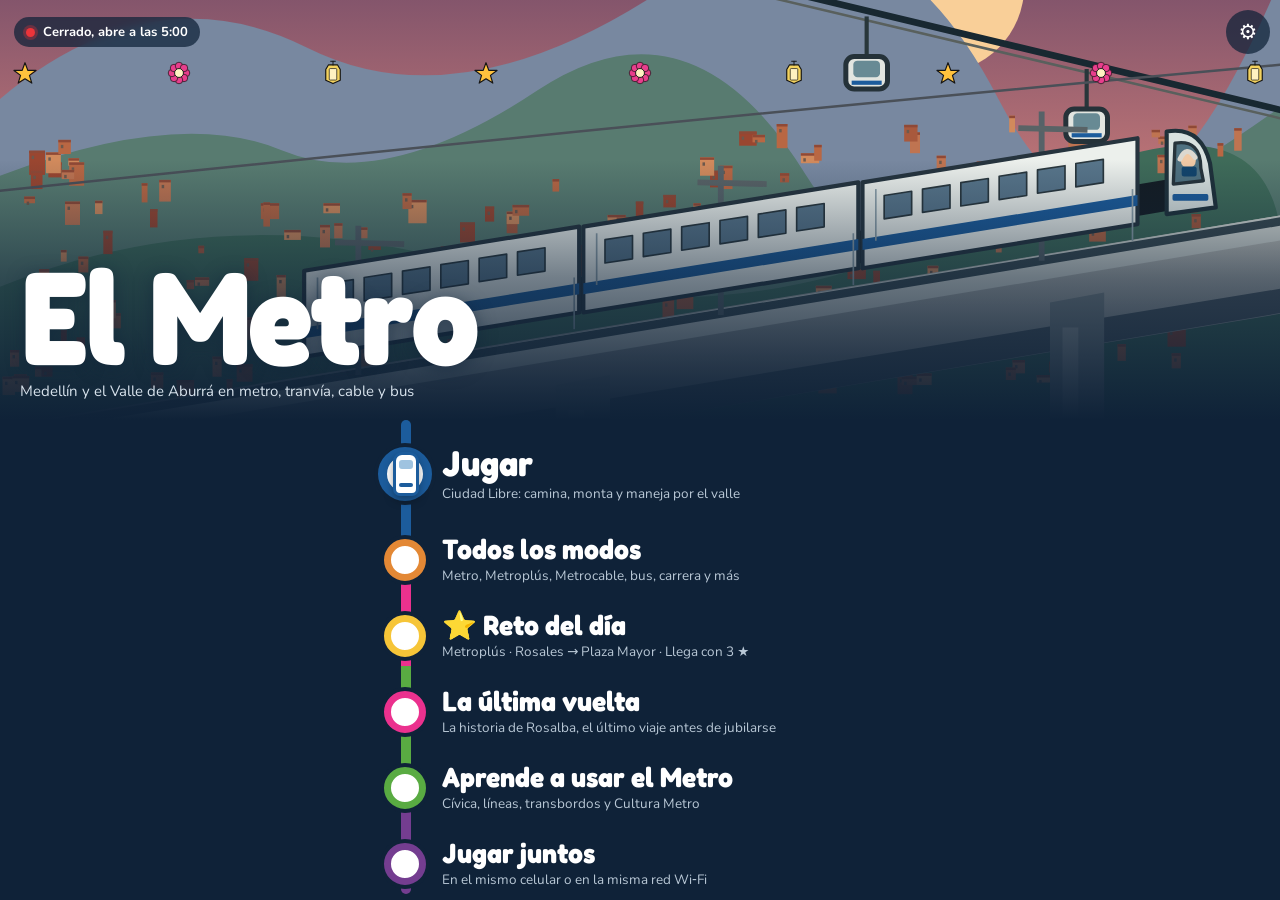
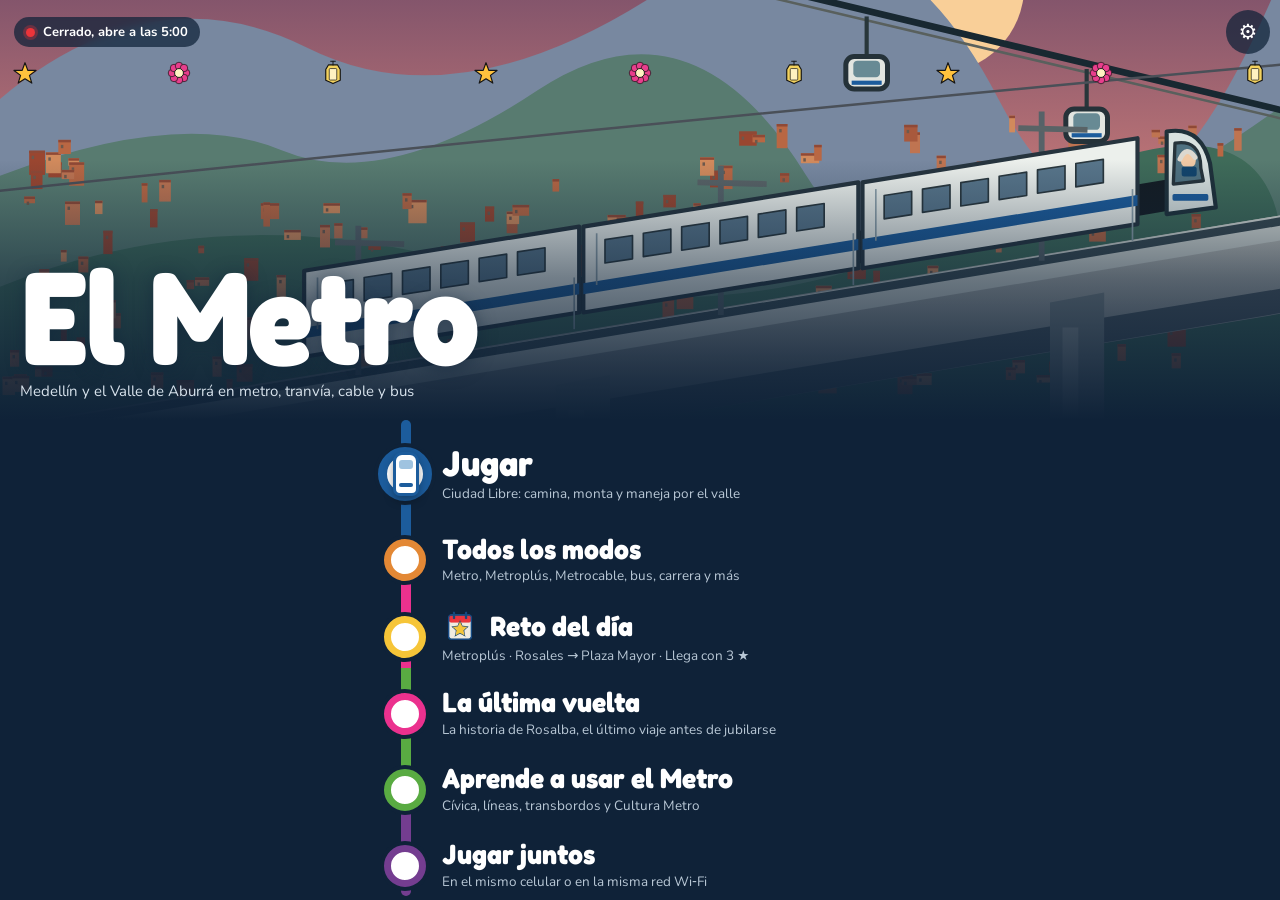
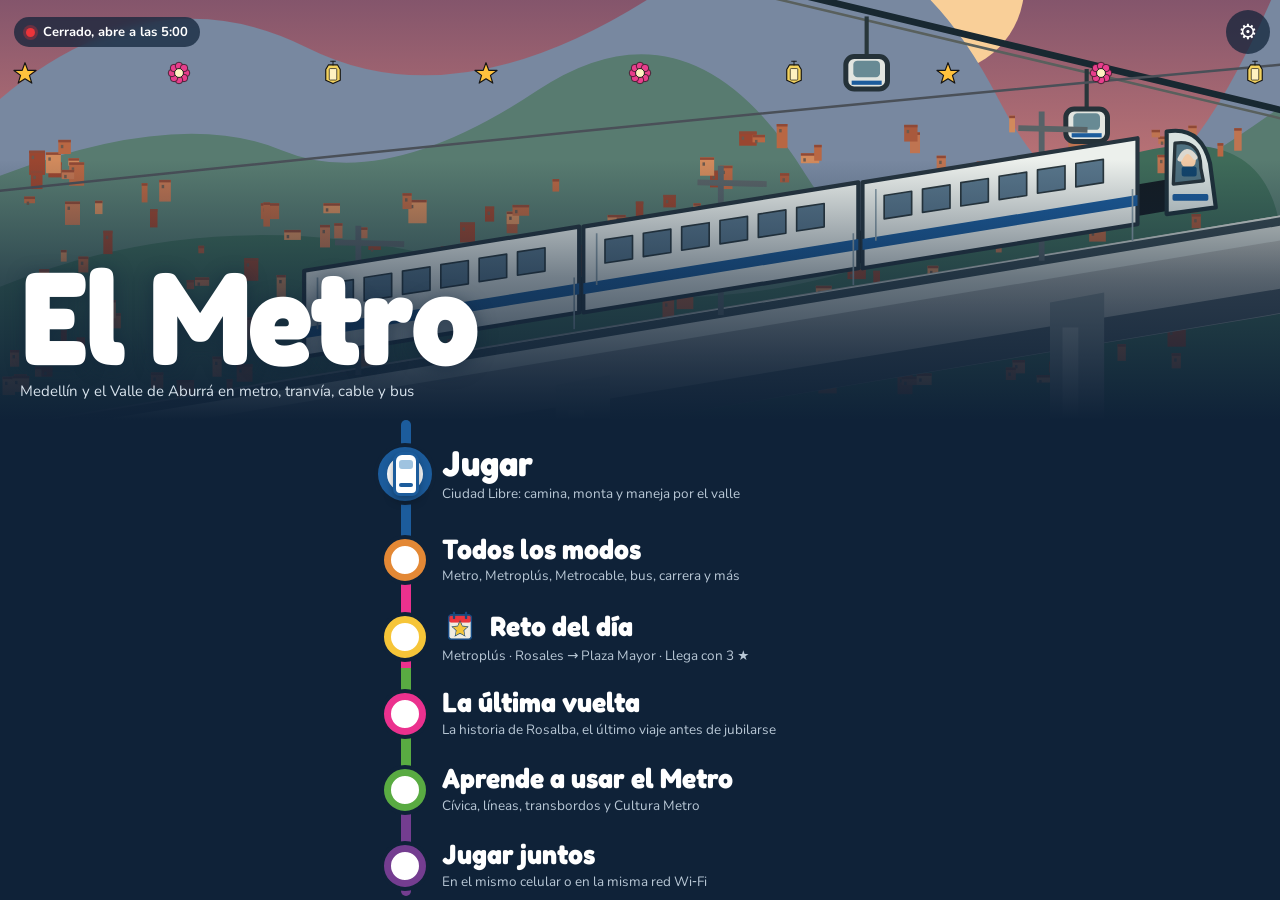
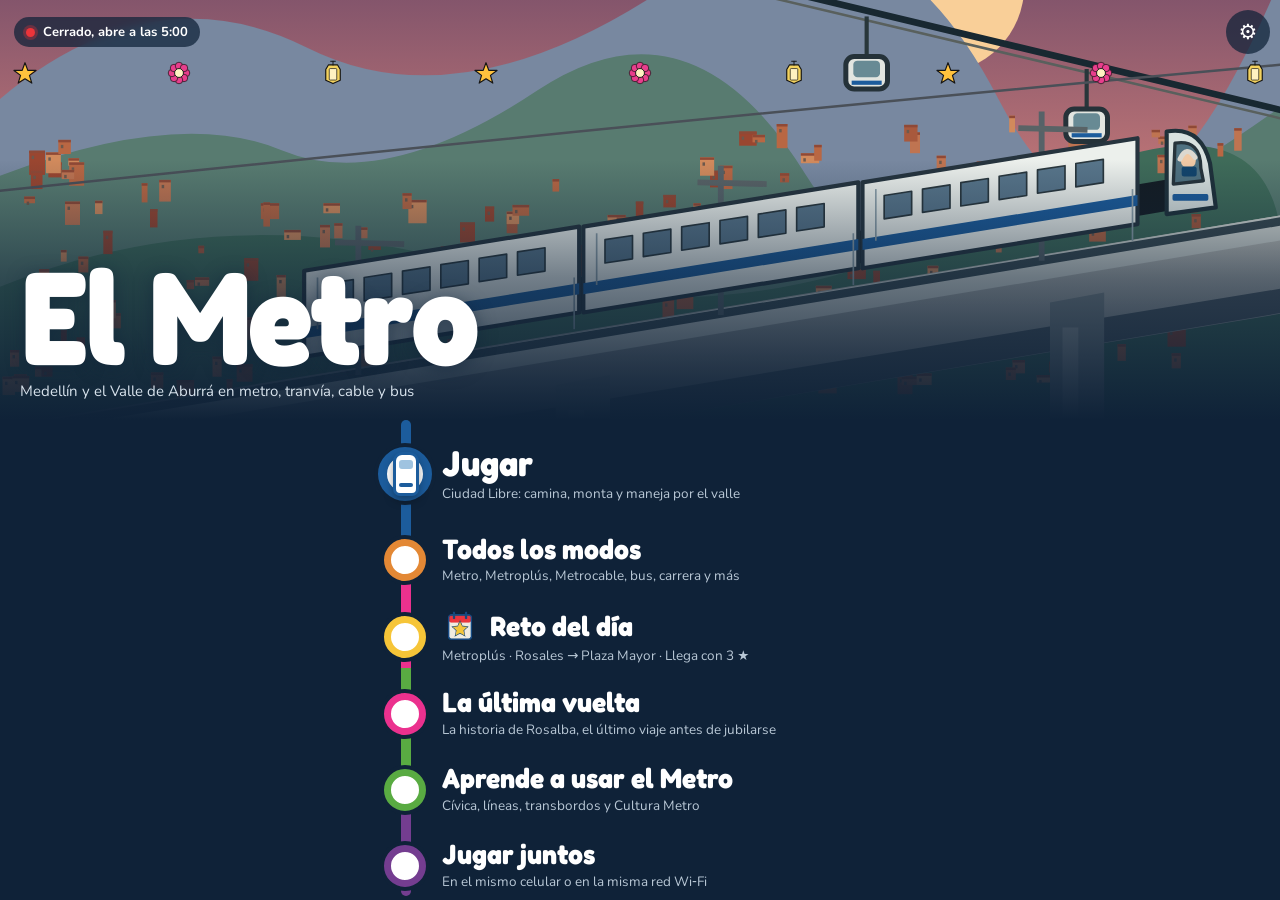
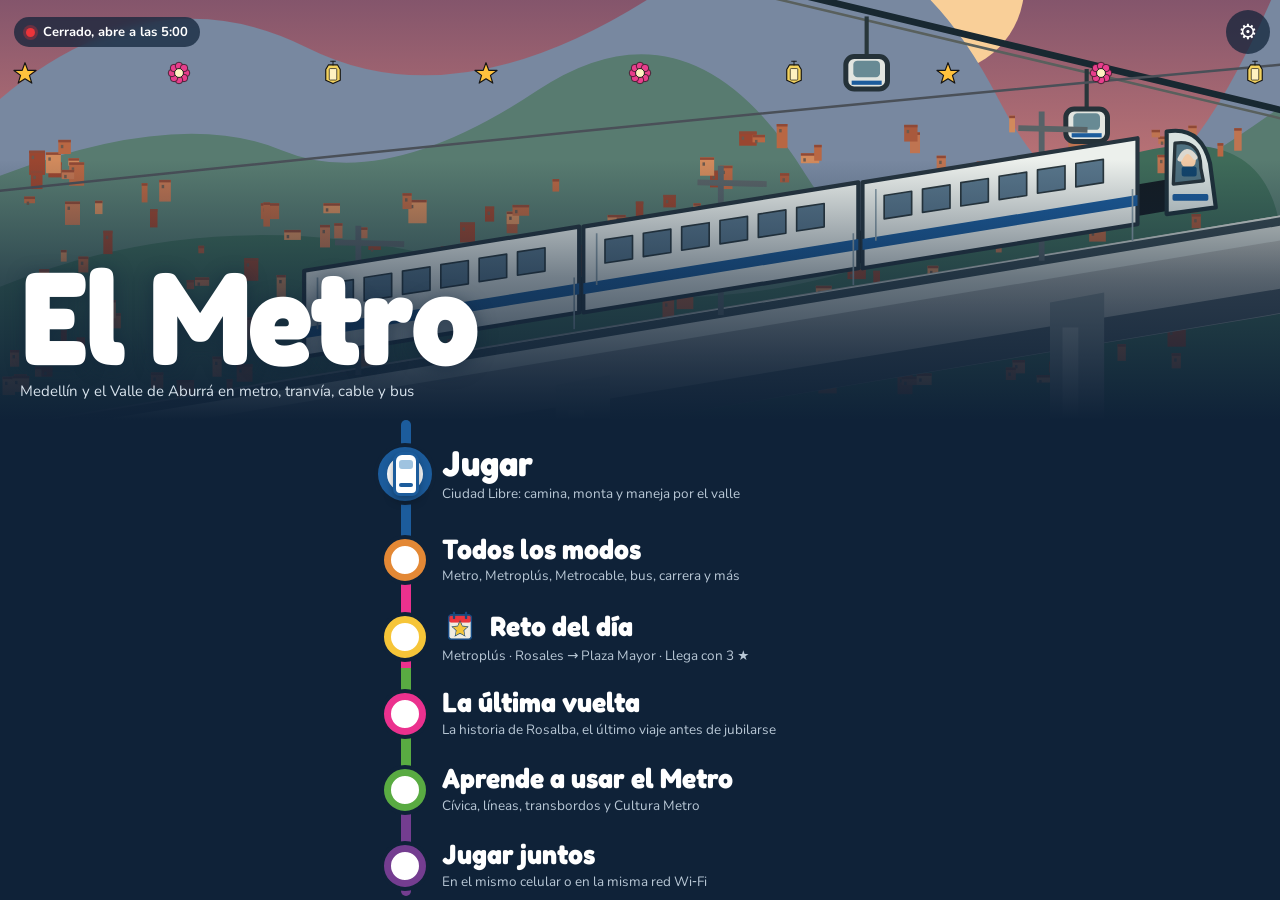
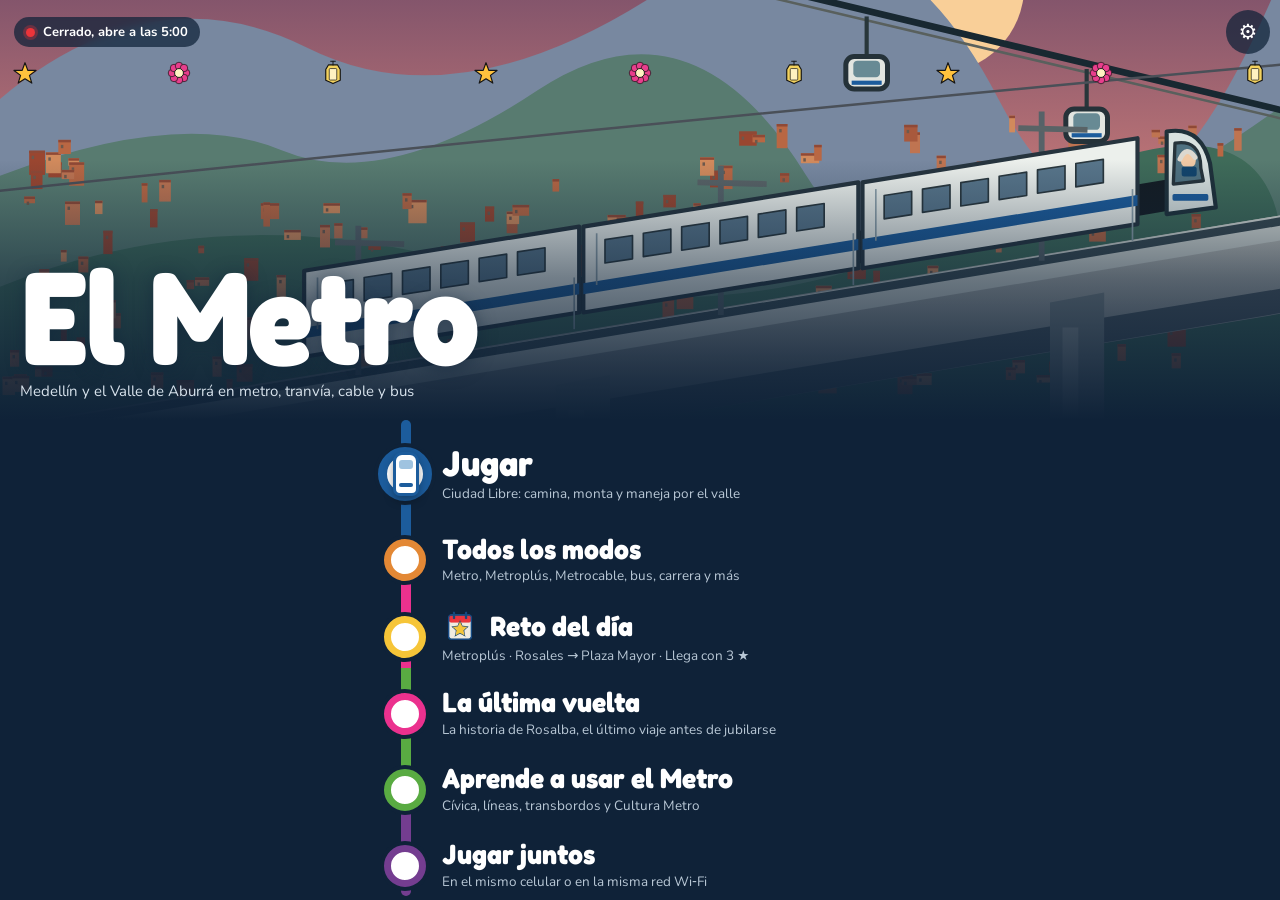
